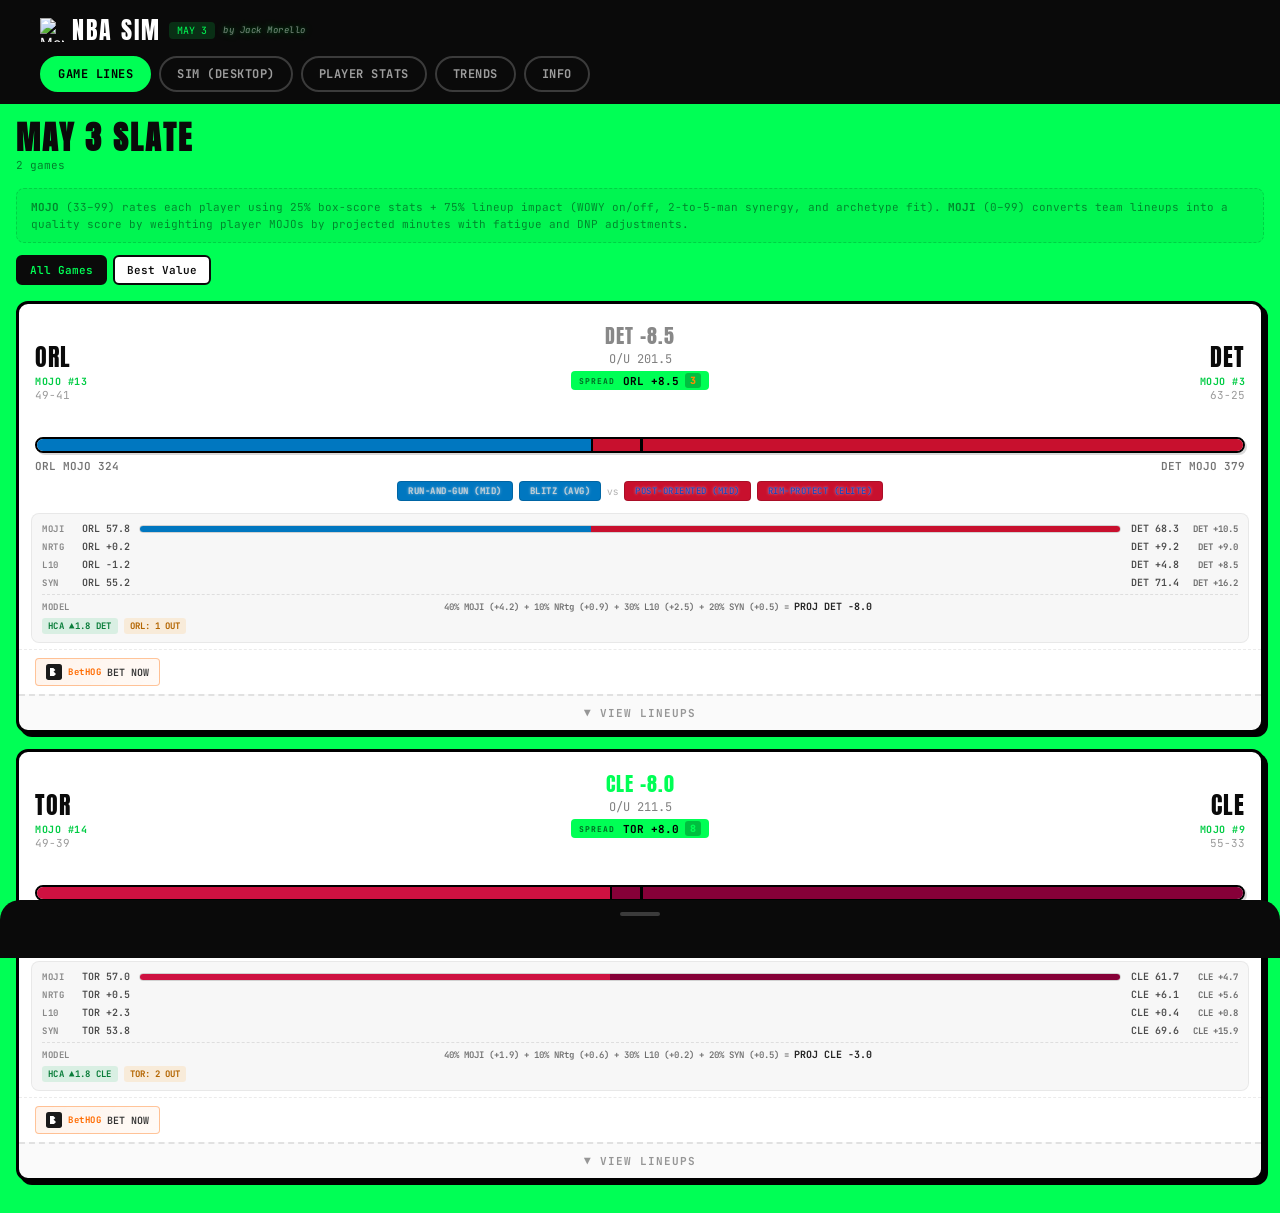
==== nba_sim.html @ a51eef04 "Auto-update lines — May 03 07:35 AM PST" ====
<!DOCTYPE html>
<html lang="en">
<head>
    <meta charset="UTF-8">
    <meta name="viewport" content="width=device-width, initial-scale=1.0, maximum-scale=1.0, user-scalable=no">
    <title>NBA SIM // MAY 3</title>
    <link rel="icon" type="image/svg+xml" href="/favicon.svg">
    <link rel="icon" type="image/png" sizes="32x32" href="/favicon-32.png">
    <link rel="apple-touch-icon" sizes="180x180" href="/apple-touch-icon.png">
    <meta property="og:image" content="https://morellosims.com/og-image.png">
    <link rel="preconnect" href="https://fonts.googleapis.com">
    <link rel="preconnect" href="https://fonts.gstatic.com" crossorigin>
    <link href="https://fonts.googleapis.com/css2?family=Anton&family=Inter:wght@400;500;600;700;800;900&family=JetBrains+Mono:wght@400;500;700&display=swap" rel="stylesheet">
    <link rel="stylesheet" href="https://morellosims.com/morello-auth.css">
    <style>
:root {
            --bg: #00FF55;
            --surface: #FFFFFF;
            --surface-dark: #0a0a0a;
            --border: 3px solid #000;
            --border-thin: 2px solid #000;
            --shadow: 4px 4px 0px #000;
            --shadow-lg: 6px 6px 0px #000;
            --ink: #0a0a0a;
            --green: #00FF55;
            --green-dark: #00CC44;
            --red: #FF3333;
            --amber: #FFD600;
            --blue: #0066FF;
            --font-display: 'Anton', sans-serif;
            --font-body: 'Inter', sans-serif;
            --font-mono: 'JetBrains Mono', monospace;
            --radius: 12px;
        }
        * { box-sizing: border-box; margin: 0; padding: 0; }
        body {
            background: var(--bg);
            color: var(--ink);
            font-family: var(--font-body);
            font-size: 14px;
            -webkit-font-smoothing: antialiased;
            padding-bottom: 70px;
        }

        /* ─── STICKY HEADER ─── */
        .sticky-header {
            position: sticky;
            top: 0;
            z-index: 100;
            background: var(--surface-dark);
            border-bottom: 2px solid var(--green);
        }
        .top-bar {
            background: var(--surface-dark);
            color: #fff;
            padding: 12px 16px 0;
        }
        .top-bar-inner {
            max-width: 1200px;
            margin: 0 auto;
            display: flex;
            align-items: center;
            gap: 16px;
        }
        .logo {
            display: flex;
            align-items: center;
            gap: 8px;
            flex-shrink: 0;
        }
        .logo-icon {
            color: var(--green);
            font-size: 20px;
        }
        .logo-text {
            font-family: var(--font-display);
            font-size: 24px;
            letter-spacing: 2px;
            color: #fff;
        }
        .logo-date {
            font-family: var(--font-mono);
            font-size: 10px;
            color: var(--green);
            background: rgba(0,255,85,0.15);
            padding: 2px 8px;
            border-radius: 4px;
        }
        .logo-credit {
            font-family: var(--font-mono);
            font-size: 9px;
            font-style: italic;
            color: rgba(255,255,255,0.45);
            letter-spacing: 0.5px;
            text-shadow: 0 0 8px rgba(0,255,85,0.4), 0 0 3px rgba(0,255,85,0.25);
        }
        .top-picks {
            display: flex;
            gap: 8px;
            overflow-x: auto;
            flex: 1;
            -webkit-overflow-scrolling: touch;
            scrollbar-width: none;
        }
        .top-picks::-webkit-scrollbar { display: none; }
        .lock-card {
            display: flex;
            align-items: center;
            gap: 8px;
            background: rgba(255,255,255,0.08);
            border: 1px solid rgba(255,255,255,0.15);
            border-radius: 8px;
            padding: 6px 12px;
            white-space: nowrap;
            flex-shrink: 0;
        }
        .lock-matchup {
            font-size: 10px;
            color: rgba(255,255,255,0.5);
            font-family: var(--font-mono);
        }
        .lock-pick {
            font-family: var(--font-mono);
            font-size: 12px;
            font-weight: 700;
            color: var(--green);
        }
        .lock-score {
            background: var(--green);
            color: #000;
            font-family: var(--font-mono);
            font-size: 11px;
            font-weight: 700;
            padding: 2px 6px;
            border-radius: 4px;
        }

        /* ─── FILTER BAR ─── */
        .filter-bar {
            background: var(--surface-dark);
            padding: 8px 16px 12px;
        }
        .filter-bar-inner {
            max-width: 1200px;
            margin: 0 auto;
            display: flex;
            gap: 8px;
            overflow-x: auto;
            -webkit-overflow-scrolling: touch;
            scrollbar-width: none;
        }
        .filter-bar-inner::-webkit-scrollbar { display: none; }
        .filter-btn {
            font-family: var(--font-mono);
            font-size: 12px;
            font-weight: 700;
            padding: 8px 16px;
            border: var(--border-thin);
            border-color: rgba(255,255,255,0.2);
            border-radius: 20px;
            background: transparent;
            color: rgba(255,255,255,0.6);
            cursor: pointer;
            white-space: nowrap;
            transition: all 0.2s;
            text-transform: uppercase;
            letter-spacing: 0.5px;
        }
        .filter-btn.active {
            background: var(--green);
            color: #000;
            border-color: var(--green);
        }
        .filter-btn:hover:not(.active) {
            border-color: var(--green);
            color: var(--green);
        }

        /* ─── MAIN CONTENT ─── */
        .content {
            max-width: 1400px;
            margin: 0 auto;
            padding: 16px;
        }
        .tab-content { display: none; }
        .tab-content.active { display: block; }

        .section-header {
            margin-bottom: 16px;
        }
        .section-header h2 {
            font-family: var(--font-display);
            font-size: 32px;
            letter-spacing: 2px;
            line-height: 1;
        }
        .section-sub {
            font-family: var(--font-mono);
            font-size: 11px;
            color: rgba(0,0,0,0.5);
            display: block;
            margin-top: 4px;
        }

        /* ─── SORT BAR ─── */
        .sort-bar {
            display: flex;
            gap: 6px;
            margin-bottom: 16px;
        }
        .sort-btn {
            font-family: var(--font-mono);
            font-size: 11px;
            padding: 6px 12px;
            border: 2px solid var(--ink);
            border-radius: 6px;
            background: var(--surface);
            color: var(--ink);
            cursor: pointer;
            font-weight: 600;
            transition: all 0.15s;
        }
        .sort-btn.active {
            background: var(--ink);
            color: var(--green);
        }

        /* ─── MATCHUP CARD ─── */
        .matchup-card {
            background: var(--surface);
            border: var(--border);
            border-radius: var(--radius);
            box-shadow: var(--shadow);
            margin-bottom: 16px;
            overflow: hidden;
            transition: transform 0.15s;
        }
        .matchup-card:hover {
            transform: translateY(-2px);
            box-shadow: var(--shadow-lg);
        }
        .mc-header {
            display: flex;
            align-items: center;
            padding: 16px;
            gap: 12px;
        }
        .mc-team {
            display: flex;
            align-items: center;
            gap: 10px;
            flex: 1;
        }
        .mc-team.mc-home {
            justify-content: flex-end;
        }
        .mc-logo {
            width: 48px;
            height: 48px;
            object-fit: contain;
            flex-shrink: 0;
        }
        .mc-team-info {
            display: flex;
            flex-direction: column;
        }
        .mc-team-info.right {
            text-align: right;
        }
        .mc-abbr {
            font-family: var(--font-display);
            font-size: 24px;
            letter-spacing: 1px;
        }
        .mc-mojo-rank {
            font-family: var(--font-mono);
            font-size: 10px;
            font-weight: 700;
            color: var(--green-dark);
            letter-spacing: 0.5px;
        }
        .mc-record {
            font-family: var(--font-mono);
            font-size: 11px;
            color: rgba(0,0,0,0.4);
        }
        .mc-center {
            text-align: center;
            flex-shrink: 0;
            min-width: 100px;
        }
        .proj-tag {
            font-family: var(--font-mono);
            font-size: 8px;
            text-transform: uppercase;
            letter-spacing: 1px;
            color: rgba(0,0,0,0.35);
            font-weight: 500;
        }
        .mc-spread {
            font-family: var(--font-display);
            font-size: 20px;
            letter-spacing: 1px;
        }
        .mc-total {
            font-family: var(--font-mono);
            font-size: 12px;
            color: rgba(0,0,0,0.5);
        }
        .mc-pick {
            font-family: var(--font-mono);
            font-size: 11px;
            font-weight: 700;
            color: #000;
            background: var(--green);
            padding: 2px 8px;
            border-radius: 4px;
            margin-top: 4px;
            display: inline-flex;
            align-items: center;
            gap: 6px;
        }
        .mc-ou-pick {
            background: rgba(255,214,0,0.9);
        }
        .pick-label {
            font-size: 8px;
            letter-spacing: 1px;
            opacity: 0.6;
            margin-right: 2px;
        }
        .pick-label-ou {
            opacity: 0.7;
        }
        .mc-conf-num {
            font-size: 10px;
            font-weight: 800;
            background: rgba(0,0,0,0.25);
            padding: 1px 5px;
            border-radius: 3px;
            letter-spacing: 0.5px;
        }
        .mc-implied {
            font-family: var(--font-mono);
            font-size: 10px;
            color: rgba(255,255,255,0.35);
            letter-spacing: 0.5px;
            margin-top: 4px;
        }
        .mc-sim-proj {
            font-family: var(--font-mono);
            font-size: 9px;
            color: rgba(255,255,255,0.25);
            letter-spacing: 0.5px;
            margin-top: 2px;
        }

        /* Tug of war bar */
        .tow-bar {
            height: 16px;
            display: flex;
            margin: 0 16px;
            border-radius: 8px;
            overflow: hidden;
            border: 2px solid #000;
            position: relative;
            box-shadow: 2px 2px 0 rgba(0,0,0,0.15);
        }
        .tow-fill {
            height: 100%;
            transition: width 0.5s ease;
        }
        .tow-fill.tow-away {
            border-right: 2px solid #000;
        }
        .tow-fill.tow-home {
            border-left: none;
        }
        .tow-mid {
            position: absolute;
            left: 50%;
            top: -3px;
            width: 3px;
            height: 22px;
            background: #000;
            border-radius: 1px;
            z-index: 1;
        }
        .tow-labels {
            display: flex;
            justify-content: space-between;
            padding: 6px 16px 0;
            font-family: var(--font-mono);
            font-size: 11px;
            font-weight: 600;
            color: rgba(0,0,0,0.55);
        }

        /* Schemes */
        .mc-schemes {
            display: flex;
            align-items: center;
            gap: 6px;
            padding: 8px 16px;
            flex-wrap: wrap;
            justify-content: center;
        }
        .scheme-tag {
            font-family: var(--font-mono);
            font-size: 9px;
            font-weight: 600;
            padding: 3px 10px;
            border-radius: 4px;
            text-transform: uppercase;
            letter-spacing: 0.5px;
            border: 1px solid rgba(0,0,0,0.15);
            text-shadow: 0 0 3px rgba(255,255,255,0.5), 0 0 1px rgba(255,255,255,0.3);
        }
        .scheme-divider {
            font-size: 10px;
            color: rgba(0,0,0,0.3);
        }

        /* MOJI Breakdown */
        .moji-breakdown {
            margin: 4px 12px 6px;
            padding: 8px 10px;
            background: rgba(0,0,0,0.03);
            border-radius: 8px;
            border: 1px solid rgba(0,0,0,0.06);
        }
        .moji-row {
            display: flex;
            align-items: center;
            gap: 6px;
            margin-bottom: 5px;
            font-family: var(--font-mono);
            font-size: 10px;
        }
        .moji-row:last-child { margin-bottom: 0; }
        .moji-label {
            font-weight: 700;
            color: rgba(0,0,0,0.45);
            min-width: 30px;
            text-transform: uppercase;
            font-size: 9px;
            letter-spacing: 0.5px;
        }
        .moji-val {
            font-weight: 600;
            color: rgba(0,0,0,0.7);
            min-width: 55px;
            text-align: center;
            font-size: 10px;
        }
        .moji-bar-mini {
            flex: 1;
            height: 8px;
            display: flex;
            border-radius: 4px;
            overflow: hidden;
            border: 1px solid rgba(0,0,0,0.15);
        }
        .moji-bar-away, .moji-bar-home {
            height: 100%;
            transition: width 0.5s ease;
        }
        .moji-mid-spacer {
            flex: 1;
        }
        .moji-edge-sm {
            font-weight: 700;
            color: rgba(0,0,0,0.55);
            font-size: 9px;
            min-width: 50px;
            text-align: right;
        }
        .moji-model-row {
            margin-top: 4px;
            padding-top: 5px;
            border-top: 1px dashed rgba(0,0,0,0.10);
        }
        .moji-model-formula {
            font-family: var(--font-mono);
            font-size: 9px;
            font-weight: 600;
            color: rgba(0,0,0,0.55);
            flex: 1;
            text-align: center;
        }
        .moji-model-formula strong {
            color: rgba(0,0,0,0.85);
            font-size: 10px;
        }
        .moji-tags {
            display: flex;
            gap: 6px;
            flex-wrap: wrap;
        }
        .hca-badge {
            font-family: var(--font-mono);
            font-size: 9px;
            font-weight: 700;
            padding: 2px 6px;
            border-radius: 3px;
            background: rgba(0,180,80,0.12);
            color: #0a7d3a;
            letter-spacing: 0.3px;
        }
        .b2b-badge {
            font-family: var(--font-mono);
            font-size: 9px;
            font-weight: 700;
            padding: 2px 6px;
            border-radius: 3px;
            background: rgba(255,60,60,0.10);
        }
        .out-badge {
            font-family: var(--font-mono);
            font-size: 9px;
            font-weight: 700;
            padding: 2px 6px;
            border-radius: 3px;
            background: rgba(255,150,0,0.12);
            color: #b36500;
        }

        /* Sportsbook odds buttons */
        .mc-sportsbooks {
            display: flex;
            align-items: center;
            gap: 6px;
            padding: 8px 16px;
            overflow-x: auto;
            border-top: 1px dashed rgba(0,0,0,0.08);
            margin-top: 4px;
        }
        .sb-header {
            font-family: 'JetBrains Mono', monospace;
            font-size: 8px;
            letter-spacing: 2px;
            color: rgba(0,0,0,0.3);
            flex-shrink: 0;
            margin-right: 4px;
        }
        .sb-btn {
            display: flex;
            align-items: center;
            gap: 6px;
            padding: 5px 10px;
            background: rgba(0,0,0,0.03);
            border: 1px solid rgba(0,0,0,0.08);
            border-radius: 4px;
            text-decoration: none;
            font-family: 'JetBrains Mono', monospace;
            font-size: 10px;
            white-space: nowrap;
            transition: all 0.15s;
            flex-shrink: 0;
        }
        .sb-btn:hover {
            background: rgba(0,0,0,0.06);
            border-color: rgba(0,0,0,0.2);
            transform: translateY(-1px);
        }
        .sb-name {
            font-weight: 700;
            font-size: 9px;
            letter-spacing: 0.5px;
        }
        .sb-line {
            color: #333;
            font-weight: 600;
        }
        .sb-edge-hot {
            color: #00aa44;
            font-weight: 700;
            font-size: 9px;
        }
        .sb-edge-mild {
            color: #b8860b;
            font-weight: 600;
            font-size: 9px;
        }
        .sb-edge-none {
            color: #999;
            font-size: 9px;
        }
        .sb-btn-featured {
            background: linear-gradient(135deg, rgba(255,107,0,0.08), rgba(255,107,0,0.03));
            border-width: 1.5px;
        }
        .sb-btn-featured:hover {
            background: linear-gradient(135deg, rgba(255,107,0,0.15), rgba(255,107,0,0.06));
        }
        .mc-prediction-markets {
            border-top-style: dotted;
        }
        .pm-btn .sb-line {
            font-weight: 700;
            letter-spacing: 0.3px;
        }

        /* Expand button */
        .expand-btn {
            width: 100%;
            padding: 10px;
            border: none;
            border-top: 2px dashed rgba(0,0,0,0.1);
            background: rgba(0,0,0,0.02);
            font-family: var(--font-mono);
            font-size: 11px;
            font-weight: 700;
            color: rgba(0,0,0,0.4);
            cursor: pointer;
            transition: all 0.15s;
            text-transform: uppercase;
            letter-spacing: 1px;
        }
        .expand-btn:hover {
            background: rgba(0,255,85,0.1);
            color: #000;
        }
        /* No rotation — arrow text is swapped in JS already */

        /* Expanded lineup */
        .mc-expanded {
            display: grid;
            grid-template-columns: 1fr 1fr;
            gap: 0;
            border-top: var(--border-thin);
        }
        .lineup-half {
            padding: 12px;
        }
        .lineup-half:first-child {
            border-right: 1px solid rgba(0,0,0,0.1);
        }
        .lineup-team-header {
            font-family: var(--font-display);
            font-size: 14px;
            letter-spacing: 1px;
            text-transform: uppercase;
            margin-bottom: 8px;
            padding-bottom: 6px;
            border-bottom: 3px solid #000;
        }

        /* Player row */
        .player-row {
            display: flex;
            align-items: center;
            gap: 8px;
            padding: 8px 6px;
            border-radius: 8px;
            cursor: pointer;
            transition: all 0.15s;
        }
        .player-row:hover {
            background: rgba(0,255,85,0.12);
        }
        .player-row.bench {
            opacity: 0.6;
        }
        .player-row.bench:hover {
            opacity: 1;
        }
        .player-row.player-out {
            opacity: 0.35;
            text-decoration: line-through;
            text-decoration-color: rgba(255,60,60,0.6);
            text-decoration-thickness: 2px;
        }
        .player-row.player-out .pr-face {
            filter: grayscale(100%);
        }
        .player-row.player-gtd {
            opacity: 0.7;
        }
        .rw-status-badge {
            font-family: var(--font-mono);
            font-size: 8px;
            font-weight: 800;
            padding: 1px 5px;
            border-radius: 3px;
            letter-spacing: 0.5px;
            vertical-align: middle;
            margin-left: 4px;
        }
        .rw-out {
            background: rgba(255,60,60,0.15);
            color: #d32f2f;
        }
        .rw-gtd {
            background: rgba(255,180,0,0.15);
            color: #e68a00;
        }
        .pr-face {
            width: 36px;
            height: 36px;
            border-radius: 50%;
            object-fit: cover;
            border: 2px solid #000;
            background: #eee;
            flex-shrink: 0;
        }
        .pr-info {
            flex: 1;
            min-width: 0;
        }
        .pr-name {
            font-weight: 700;
            font-size: 13px;
            display: block;
            white-space: nowrap;
            overflow: hidden;
            text-overflow: ellipsis;
        }
        .pr-meta {
            font-size: 10px;
            color: rgba(0,0,0,0.45);
            display: block;
        }
        .pr-stats {
            display: flex;
            flex-direction: column;
            align-items: flex-end;
            font-family: var(--font-mono);
            font-size: 10px;
            color: rgba(0,0,0,0.5);
            flex-shrink: 0;
        }
        .pr-mojo {
            display: flex;
            flex-direction: column;
            align-items: center;
            flex-shrink: 0;
            width: 40px;
        }
        .pr-mojo-num {
            font-family: var(--font-display);
            font-size: 20px;
        }
        .pr-mojo-range {
            font-family: var(--font-mono);
            font-size: 9px;
            color: rgba(0,0,0,0.4);
        }
        .mojo-elite .pr-mojo-num { color: #00CC44; }
        .mojo-good .pr-mojo-num { color: #0a0a0a; }
        .mojo-avg .pr-mojo-num { color: #888; }
        .mojo-low .pr-mojo-num { color: #FF3333; }

        /* Injury delta badge */
        .pr-inj-delta {
            font-family: var(--font-mono);
            font-size: 9px;
            padding: 1px 3px;
            border-radius: 3px;
            margin-left: 2px;
            vertical-align: middle;
            line-height: 1;
        }
        .pr-inj-delta.inj-down { color: #FF3333; background: rgba(255,51,51,0.1); }
        .pr-inj-delta.inj-up { color: #00CC44; background: rgba(0,204,68,0.1); }

        /* ─── PROPS ─── */
        .props-list { display: flex; flex-direction: column; gap: 10px; }
        /* ─── PROP CARDS — Compact Row Layout ─── */
        .prop-card {
            background: var(--surface-dark);
            color: #fff;
            border-radius: var(--radius);
            padding: 10px 12px;
            position: relative;
            overflow: hidden;
        }
        .prop-rank-num {
            position: absolute;
            top: 0;
            left: 0;
            font-family: var(--font-mono);
            font-size: 9px;
            font-weight: 700;
            color: rgba(0,0,0,0.35);
            background: rgba(0,0,0,0.06);
            padding: 2px 6px;
            border-radius: 0 0 6px 0;
        }
        .prop-row {
            display: flex;
            align-items: center;
            gap: 10px;
        }
        .prop-face {
            width: 36px;
            height: 36px;
            border-radius: 50%;
            object-fit: cover;
            border: 2px solid rgba(0,0,0,0.15);
            background: #eee;
            flex-shrink: 0;
        }
        .prop-info {
            flex: 1;
            min-width: 0;
        }
        .prop-name-row {
            display: flex;
            align-items: baseline;
            gap: 6px;
        }
        .prop-name {
            font-weight: 700;
            font-size: 14px;
            color: #000;
            white-space: nowrap;
            overflow: hidden;
            text-overflow: ellipsis;
        }
        .prop-team-opp {
            font-family: var(--font-mono);
            font-size: 10px;
            color: rgba(0,0,0,0.45);
            white-space: nowrap;
        }
        .prop-meta {
            font-size: 10px;
            color: rgba(0,0,0,0.5);
            margin-top: 1px;
            white-space: nowrap;
            overflow: hidden;
            text-overflow: ellipsis;
        }
        /* Stat summary box (replaces prop-pick-compact) */
        .stat-summary-box {
            text-align: center;
            flex-shrink: 0;
            padding: 6px 10px;
            border-radius: 8px;
            min-width: 90px;
            background: rgba(0,0,0,0.04);
            border: 1px solid rgba(0,0,0,0.12);
        }
        .stat-summary-line {
            font-family: var(--font-mono);
            font-size: 12px;
            font-weight: 700;
            display: block;
            color: #000;
            line-height: 1.2;
            letter-spacing: 0.3px;
        }
        .stat-matchup-badge {
            font-family: var(--font-mono);
            font-size: 8px;
            font-weight: 700;
            display: inline-block;
            padding: 1px 6px;
            border-radius: 3px;
            margin-top: 3px;
            text-transform: uppercase;
            letter-spacing: 0.5px;
        }
        /* Sportsbook lines reference row */
        .stat-lines-row {
            display: flex;
            gap: 6px;
            align-items: center;
            flex-shrink: 0;
        }
        .stat-line-ref {
            font-family: var(--font-mono);
            font-size: 9px;
            color: rgba(0,0,0,0.5);
            background: rgba(0,0,0,0.06);
            padding: 1px 5px;
            border-radius: 2px;
            white-space: nowrap;
        }
        .stat-line-ref .proj-tag {
            color: rgba(0,0,0,0.3);
            font-size: 7px;
            margin-left: 2px;
        }
        /* Stat spotlight card (replaces prop-card) */
        .stat-spotlight-card {
            display: flex;
            flex-direction: column;
            gap: 0;
            padding: 10px 10px 10px 12px;
            margin-bottom: 12px;
            border-radius: var(--radius);
            background: var(--surface);
            border: var(--border);
            box-shadow: var(--shadow);
            color: var(--ink);
            position: relative;
        }
        .stat-spotlight-card:hover { transform: translateY(-1px); }
        /* Neutral last 5 game dots (no hit/miss) */
        .l5-neutral {
            background: rgba(0,0,0,0.08);
            color: rgba(0,0,0,0.6);
        }
        .prop-bottom {
            display: flex;
            align-items: center;
            gap: 8px;
            margin-top: 6px;
            padding-top: 6px;
            border-top: 1px solid rgba(0,0,0,0.08);
        }
        .prop-edge {
            font-family: var(--font-mono);
            font-size: 10px;
            font-weight: 700;
            letter-spacing: 0.5px;
            white-space: nowrap;
            min-width: 36px;
        }
        .prop-note {
            font-family: var(--font-mono);
            font-size: 10px;
            color: rgba(0,0,0,0.5);
            flex: 1;
            min-width: 0;
            white-space: nowrap;
            overflow: hidden;
            text-overflow: ellipsis;
        }

        /* Last 5 games — compact inline */
        .prop-last5 {
            display: flex;
            align-items: center;
            gap: 3px;
            flex-shrink: 0;
        }
        .l5-val {
            font-family: var(--font-mono);
            font-size: 10px;
            font-weight: 700;
            padding: 1px 4px;
            border-radius: 3px;
            min-width: 22px;
            text-align: center;
        }
        .l5-hit {
            background: rgba(0,255,85,0.15);
            color: #00994D;
        }
        .l5-miss {
            background: rgba(255,51,51,0.1);
            color: #CC0000;
        }
        .l5-hit-rate {
            font-family: var(--font-mono);
            font-size: 9px;
            color: rgba(0,0,0,0.45);
            margin-left: 1px;
        }

        /* ─── TRENDS ─── */
        .trends-grid {
            display: grid;
            grid-template-columns: 1fr 1fr;
            gap: 16px;
        }
        .trends-col-header {
            font-family: var(--font-display);
            font-size: 20px;
            letter-spacing: 1px;
            text-transform: uppercase;
            margin-bottom: 12px;
            padding: 10px;
            border-radius: 8px;
            text-align: center;
        }
        .trends-col-header.hot {
            background: var(--surface-dark);
            color: var(--green);
        }
        .trends-col-header.fade {
            background: var(--surface-dark);
            color: var(--red);
        }

        /* Trending player cards */
        .trend-card {
            display: flex;
            align-items: center;
            gap: 10px;
            padding: 10px 12px;
            background: var(--surface);
            border-radius: var(--radius);
            margin-bottom: 8px;
            border: 1px solid rgba(0,0,0,0.06);
        }
        .trend-team-logo {
            width: 24px;
            height: 24px;
            object-fit: contain;
            flex-shrink: 0;
        }
        .trend-face {
            width: 40px;
            height: 30px;
            object-fit: cover;
            border-radius: 6px;
        }
        .trend-info {
            flex: 1;
            display: flex;
            flex-direction: column;
            gap: 1px;
        }
        .trend-name {
            font-weight: 700;
            font-size: 12px;
            color: #111;
        }
        .trend-meta {
            font-size: 9px;
            color: rgba(0,0,0,0.4);
            font-family: var(--font-mono);
        }
        .trend-stats {
            font-size: 9.5px;
            color: rgba(0,0,0,0.5);
            font-family: var(--font-mono);
        }
        .trend-delta {
            font-family: var(--font-mono);
            font-weight: 800;
            font-size: 12px;
            min-width: 70px;
            text-align: right;
        }
        .trend-pos { color: #00AA33; }
        .trend-neg { color: #DD2222; }

        .combo-card {
            background: var(--surface);
            border: var(--border);
            border-radius: var(--radius);
            box-shadow: var(--shadow);
            margin-bottom: 12px;
            overflow: hidden;
        }
        .combo-card.fade {
            border-color: var(--red);
        }
        .combo-top {
            display: flex;
            align-items: center;
            gap: 8px;
            padding: 10px 12px;
            border-bottom: 2px solid rgba(0,0,0,0.06);
        }
        .combo-type {
            font-family: var(--font-mono);
            font-size: 10px;
            font-weight: 700;
            text-transform: uppercase;
            letter-spacing: 0.5px;
            color: rgba(0,0,0,0.4);
        }
        .combo-logo {
            width: 24px;
            height: 24px;
            object-fit: contain;
        }
        .combo-team {
            font-family: var(--font-display);
            font-size: 16px;
            letter-spacing: 1px;
        }
        .combo-badge {
            font-family: var(--font-mono);
            font-size: 11px;
            font-weight: 700;
            padding: 4px 12px;
            text-align: center;
        }
        .badge-hot { background: rgba(0,255,85,0.15); color: #009944; }
        .badge-elite { background: rgba(0,102,255,0.1); color: #0066FF; }
        .badge-minutes { background: rgba(0,153,68,0.1); color: #009944; }
        .badge-disaster { background: rgba(255,51,51,0.12); color: #CC0000; }
        .badge-cooked { background: rgba(255,51,51,0.08); color: #AA0000; }
        .badge-fade { background: rgba(255,214,0,0.12); color: #AA8800; }

        .combo-players-list {
            padding: 4px 8px;
        }
        .combo-player {
            display: flex;
            align-items: center;
            gap: 8px;
            padding: 6px 4px;
            border-radius: 6px;
            cursor: pointer;
            transition: background 0.15s;
        }
        .combo-player:hover {
            background: rgba(0,255,85,0.1);
        }
        .combo-face {
            width: 28px;
            height: 28px;
            border-radius: 50%;
            object-fit: cover;
            border: 1px solid #000;
            background: #eee;
            flex-shrink: 0;
        }
        .combo-pname {
            font-weight: 600;
            font-size: 12px;
            flex: 1;
            min-width: 0;
            white-space: nowrap;
            overflow: hidden;
            text-overflow: ellipsis;
        }
        .combo-parch {
            font-size: 10px;
            color: rgba(0,0,0,0.4);
            flex-shrink: 0;
        }
        .combo-pds {
            font-family: var(--font-display);
            font-size: 16px;
            flex-shrink: 0;
            width: 30px;
            text-align: center;
        }
        .combo-pds.mojo-elite { color: #00CC44; }
        .combo-pds.mojo-good { color: #0a0a0a; }
        .combo-pds.mojo-avg { color: #888; }
        .combo-pds.mojo-low { color: #FF3333; }

        .combo-stats {
            display: flex;
            border-top: 2px solid rgba(0,0,0,0.06);
        }
        .combo-stat-item {
            flex: 1;
            padding: 8px;
            text-align: center;
            font-family: var(--font-mono);
            font-size: 11px;
            display: flex;
            flex-direction: column;
            gap: 2px;
        }
        .combo-stat-item span:first-child {
            font-size: 9px;
            color: rgba(0,0,0,0.4);
            text-transform: uppercase;
            letter-spacing: 0.5px;
        }
        .combo-stat-item .positive { color: #009944; font-weight: 700; }
        .combo-stat-item .negative { color: #FF3333; font-weight: 700; }
        .combo-trend-note {
            font-family: var(--font-mono);
            font-size: 10px;
            color: rgba(0,0,0,0.3);
            text-align: center;
            padding: 4px 8px 8px;
        }

        /* ─── WOWY EXPLORER ─── */
        /* ─── MOJO PLAYER CARDS ─── */
        .mojo-sort-bar {
            display: flex; gap: 0; border-radius: 8px; overflow: hidden;
            border: 2px solid rgba(0,0,0,0.1); margin-bottom: 16px;
        }
        .mojo-sort-btn {
            flex: 1; padding: 8px 12px; border: none; background: #f0f0f0;
            font-family: var(--font-mono); font-size: 10px; font-weight: 700;
            letter-spacing: 1px; cursor: pointer; color: rgba(0,0,0,0.5);
            transition: all 0.15s; text-transform: uppercase;
        }
        .mojo-sort-btn.active { background: var(--ink); color: var(--green); }
        .mojo-sort-btn:hover:not(.active) { background: #e4e4e4; }

        .mojo-card-grid {
            display: grid;
            grid-template-columns: repeat(2, 1fr);
            gap: 10px;
            margin-bottom: 28px;
        }
        @media (min-width: 480px) { .mojo-card-grid { grid-template-columns: repeat(3, 1fr); gap: 12px; } }
        @media (min-width: 768px) { .mojo-card-grid { grid-template-columns: repeat(4, 1fr); gap: 14px; } }

        .mojo-card {
            border-radius: 12px; overflow: hidden; cursor: pointer;
            transition: transform 0.15s, box-shadow 0.15s;
            position: relative;
        }
        .mojo-card:active { transform: scale(0.97); }

        .mc-frame {
            background: linear-gradient(165deg, #f5f5f5 0%, #e8e8e8 100%);
            padding: 12px 10px 10px; position: relative;
            border-radius: 12px; overflow: hidden;
        }

        /* ── Refractor animation engine ── */
        @property --holo-angle {
            syntax: '<angle>'; initial-value: 0deg; inherits: false;
        }
        @keyframes holoRotate { to { --holo-angle: 360deg; } }
        @keyframes shimmerSweep {
            0% { transform: translateX(-100%); }
            100% { transform: translateX(200%); }
        }

        /* ── TIER: ICON (90+) — Gold Holographic Refractor ── */
        .mojo-icon .mc-frame {
            background: linear-gradient(165deg, #fff8e1 0%, #f5ecd0 100%);
            border: 2.5px solid #D4A017;
            box-shadow: 0 0 25px rgba(212,160,23,0.35), 0 0 60px rgba(255,215,0,0.1);
        }
        .mojo-icon .mc-frame::before {
            content: ''; position: absolute; inset: 0; z-index: 3;
            background: conic-gradient(
                from var(--holo-angle),
                rgba(255,0,0,0.07), rgba(255,165,0,0.07), rgba(255,255,0,0.07),
                rgba(0,200,0,0.07), rgba(0,100,255,0.07), rgba(128,0,255,0.07),
                rgba(255,0,0,0.07)
            );
            mix-blend-mode: color-dodge;
            animation: holoRotate 6s linear infinite;
            border-radius: inherit; pointer-events: none;
        }
        .mojo-icon .mc-frame::after {
            content: ''; position: absolute; inset: 0; z-index: 4;
            background:
                repeating-linear-gradient(-45deg, transparent, transparent 3px, rgba(255,215,0,0.05) 3px, rgba(255,215,0,0.05) 5px),
                linear-gradient(105deg, transparent 40%, rgba(255,215,0,0.18) 47%, rgba(255,240,180,0.25) 50%, rgba(255,215,0,0.18) 53%, transparent 60%);
            background-size: 100% 100%, 200% 100%;
            animation: shimmerSweep 3s ease-in-out infinite;
            border-radius: inherit; pointer-events: none;
        }
        .mojo-icon .mc-mojo-num { color: #B8860B; text-shadow: 0 0 10px rgba(184,134,11,0.4); }
        .mojo-icon .mc-player-name { color: #8B6914; }

        /* ── TIER: ELITE (75-89) — Silver Chrome Refractor ── */
        .mojo-elite .mc-frame {
            background: linear-gradient(165deg, #f8f8fa 0%, #e4e4e8 100%);
            border: 2.5px solid #B0B0B8;
            box-shadow: 0 0 18px rgba(176,176,184,0.3), 0 0 40px rgba(200,200,220,0.08);
        }
        .mojo-elite .mc-frame::before {
            content: ''; position: absolute; inset: 0; z-index: 3;
            background: conic-gradient(
                from var(--holo-angle),
                rgba(180,200,255,0.05), rgba(255,180,200,0.05),
                rgba(200,255,200,0.05), rgba(180,200,255,0.05)
            );
            mix-blend-mode: color-dodge;
            animation: holoRotate 8s linear infinite;
            border-radius: inherit; pointer-events: none;
        }
        .mojo-elite .mc-frame::after {
            content: ''; position: absolute; inset: 0; z-index: 4;
            background:
                repeating-linear-gradient(-45deg, transparent, transparent 3px, rgba(180,180,200,0.06) 3px, rgba(180,180,200,0.06) 5px),
                linear-gradient(105deg, transparent 40%, rgba(200,200,220,0.15) 47%, rgba(230,230,250,0.2) 50%, rgba(200,200,220,0.15) 53%, transparent 60%);
            background-size: 100% 100%, 200% 100%;
            animation: shimmerSweep 4s ease-in-out infinite;
            border-radius: inherit; pointer-events: none;
        }
        .mojo-elite .mc-mojo-num { color: #5a5a6e; text-shadow: 0 0 6px rgba(176,176,184,0.3); }
        .mojo-elite .mc-player-name { color: #3a3a4a; }

        /* ── TIER: SOLID (60-74) — Bronze Metallic ── */
        .mojo-solid .mc-frame {
            background: linear-gradient(165deg, #f5ede4 0%, #e8ddd0 100%);
            border: 2px solid #C19A6B;
            box-shadow: 0 0 10px rgba(193,154,107,0.15);
        }
        .mojo-solid .mc-frame::before {
            content: ''; position: absolute; inset: 0; z-index: 3;
            background: linear-gradient(105deg,
                transparent 40%, rgba(193,154,107,0.12) 47%,
                rgba(210,170,120,0.2) 50%, rgba(193,154,107,0.12) 53%, transparent 60%);
            background-size: 200% 100%;
            animation: shimmerSweep 5s ease-in-out infinite;
            border-radius: inherit; pointer-events: none;
        }
        .mojo-solid .mc-mojo-num { color: #8B6914; }
        .mojo-solid .mc-player-name { color: #6B4E2A; }

        /* ── TIER: ROLE (below 60) — Base Card (Matte) ── */
        .mojo-role .mc-frame {
            background: linear-gradient(165deg, #ececec 0%, #e0e0e0 100%);
            border: 1px solid rgba(0,0,0,0.08);
        }
        .mojo-role .mc-mojo-num { color: #888; }
        .mojo-role .mc-player-name { color: #999; }

        /* ── Card internals ── */
        .mc-score-area {
            position: absolute; top: 8px; left: 10px; z-index: 2;
        }
        .mc-mojo-num {
            font-family: var(--font-display); font-size: 32px; line-height: 1;
            font-weight: 400;
        }
        .mc-mojo-label {
            font-family: var(--font-mono); font-size: 8px; font-weight: 700;
            color: rgba(0,0,0,0.35); letter-spacing: 2px; margin-top: -2px;
        }
        .mc-mojo-range {
            font-family: var(--font-mono); font-size: 9px;
            color: rgba(0,0,0,0.25); margin-top: 1px;
        }
        .mc-team-badge {
            position: absolute; top: 10px; right: 10px;
            font-family: var(--font-mono); font-size: 10px; font-weight: 700;
            color: rgba(0,0,0,0.25); letter-spacing: 1px;
        }

        .mc-portrait {
            position: relative; width: 100%; aspect-ratio: 1.35;
            display: flex; align-items: flex-end; justify-content: center;
            overflow: hidden; margin-top: 8px;
        }
        .mc-team-watermark {
            position: absolute; top: 50%; left: 50%;
            transform: translate(-50%, -50%);
            width: 80%; height: 80%; object-fit: contain;
            opacity: 0.08; pointer-events: none;
        }
        .mc-headshot {
            position: relative; z-index: 1; width: 85%; height: auto;
            object-fit: contain; object-position: bottom;
            filter: drop-shadow(0 2px 6px rgba(0,0,0,0.15));
        }

        .mc-player-name {
            font-family: var(--font-display); font-size: 13px;
            text-transform: uppercase; text-align: center;
            line-height: 1.1; margin-top: 6px;
            white-space: nowrap; overflow: hidden; text-overflow: ellipsis;
        }
        .mc-archetype {
            font-family: var(--font-mono); font-size: 9px;
            color: rgba(0,0,0,0.4); text-align: center;
            letter-spacing: 0.5px; margin-top: 2px;
        }
        .mc-stat-row {
            display: flex; justify-content: space-around;
            margin-top: 8px; padding-top: 8px;
            border-top: 1px solid rgba(0,0,0,0.06);
        }
        .mc-stat { text-align: center; }
        .mc-stat-num {
            display: block; font-family: var(--font-mono); font-size: 11px;
            color: rgba(0,0,0,0.8); font-weight: 700;
        }
        .mc-stat-lbl {
            display: block; font-family: var(--font-mono); font-size: 7px;
            color: rgba(0,0,0,0.35); letter-spacing: 1px; margin-top: 1px;
        }
        .mc-solo-row {
            display: flex; align-items: center; gap: 6px;
            margin-top: 6px; padding: 0 2px;
        }
        .mc-solo-label {
            font-family: var(--font-mono); font-size: 7px; font-weight: 700;
            color: rgba(0,0,0,0.35); letter-spacing: 1px; flex-shrink: 0;
        }
        .mc-solo-bar {
            flex: 1; height: 4px; background: rgba(0,0,0,0.08);
            border-radius: 2px; overflow: hidden;
        }
        .mc-solo-fill {
            height: 100%; border-radius: 2px;
            transition: width 0.3s;
        }
        .mc-solo-val {
            font-family: var(--font-mono); font-size: 9px; font-weight: 700;
            flex-shrink: 0; min-width: 20px; text-align: right;
        }
        .mc-rapm-row {
            display: flex; justify-content: space-between; align-items: center;
            padding: 2px 2px 0; margin-top: 3px;
        }
        .mc-rapm-label {
            font-family: var(--font-mono); font-size: 7px; font-weight: 700;
            color: rgba(0,0,0,0.35); letter-spacing: 1px;
        }
        .mc-rapm-val {
            font-family: var(--font-mono); font-size: 9px; font-weight: 700;
        }
        .mc-pair-row {
            display: flex; justify-content: space-between; align-items: center;
            margin-top: 4px; padding: 0 2px;
        }
        .mc-pair-label {
            font-family: var(--font-mono); font-size: 8px;
            color: rgba(0,0,0,0.35); letter-spacing: 0.3px;
        }
        .mc-pair-nrtg {
            font-family: var(--font-mono); font-size: 9px; font-weight: 700;
        }
        .mc-waste-row, .mc-gap-row {
            display: flex; justify-content: space-between; align-items: center;
            margin-top: 3px; padding: 0 2px;
        }
        .mc-waste-label, .mc-gap-label {
            font-family: var(--font-mono); font-size: 7px; font-weight: 700;
            color: rgba(0,0,0,0.35); letter-spacing: 1px;
        }
        .mc-waste-val, .mc-gap-val {
            font-family: var(--font-mono); font-size: 9px; font-weight: 700;
        }

        .lineup-combos-header {
            font-family: var(--font-display); font-size: 18px;
            color: var(--ink); letter-spacing: 1px;
            margin-bottom: 12px; padding-bottom: 8px;
            border-bottom: 2px solid rgba(0,0,0,0.08);
        }

        .wowy-container { padding: 0 4px; }
        .wowy-controls {
            display: flex; align-items: flex-end; gap: 12px;
            margin-bottom: 16px; flex-wrap: wrap;
        }
        .wowy-team-chooser { flex: 1; min-width: 180px; }
        .wowy-label {
            display: block; font-family: var(--font-mono); font-size: 10px;
            color: rgba(0,0,0,0.5); text-transform: uppercase;
            letter-spacing: 1px; margin-bottom: 4px;
        }
        .wowy-select {
            width: 100%; padding: 10px 12px;
            border: 2px solid rgba(0,0,0,0.1); border-radius: 8px;
            background: #f8f8f8; font-family: var(--font-body);
            font-size: 14px; font-weight: 600; color: #111;
            appearance: none; -webkit-appearance: none; cursor: pointer;
        }
        .wowy-select:focus { outline: none; border-color: var(--green); }
        .wowy-tabs {
            display: flex; gap: 0; border-radius: 8px; overflow: hidden;
            border: 2px solid rgba(0,0,0,0.1);
        }
        .wowy-tab {
            padding: 8px 16px; border: none; background: #f0f0f0;
            font-family: var(--font-mono); font-size: 11px; font-weight: 700;
            letter-spacing: 1px; cursor: pointer; color: rgba(0,0,0,0.5);
            transition: all 0.15s;
        }
        .wowy-tab.active {
            background: var(--ink); color: var(--green);
        }
        .wowy-tab:hover:not(.active) { background: #e4e4e4; }

        /* Filter chips */
        .wowy-filters { margin-bottom: 12px; }
        .wowy-filter-label {
            font-family: var(--font-mono); font-size: 10px;
            color: rgba(0,0,0,0.4); letter-spacing: 1px;
            margin-bottom: 6px; text-transform: uppercase;
        }
        .wowy-chips {
            display: flex; flex-wrap: wrap; gap: 6px;
        }
        .wowy-chip {
            padding: 5px 12px; border-radius: 20px;
            border: 1.5px solid rgba(0,0,0,0.12); background: #f8f8f8;
            font-family: var(--font-mono); font-size: 11px; font-weight: 600;
            cursor: pointer; transition: all 0.15s; color: #333;
        }
        .wowy-chip:hover { border-color: var(--green); }
        .wowy-chip.active {
            background: var(--ink); color: var(--green);
            border-color: var(--green);
        }

        /* Data table */
        .wowy-table-wrap {
            overflow-x: auto; border-radius: 10px;
            border: 2px solid rgba(0,0,0,0.08);
            -webkit-overflow-scrolling: touch;
        }
        .wowy-table {
            width: 100%; border-collapse: collapse;
            font-family: var(--font-mono); font-size: 12px;
        }
        .wowy-table thead {
            position: sticky; top: 0; z-index: 2;
        }
        .wowy-table th {
            background: var(--ink); color: rgba(255,255,255,0.5);
            font-size: 10px; font-weight: 700; letter-spacing: 1px;
            text-transform: uppercase; padding: 10px 12px;
            text-align: left; cursor: pointer; user-select: none;
            white-space: nowrap; transition: color 0.15s;
        }
        .wowy-table th:hover { color: rgba(255,255,255,0.8); }
        .wowy-table th.active-sort { color: var(--green); }
        .wowy-table td {
            padding: 10px 12px; border-bottom: 1px solid rgba(0,0,0,0.04);
            white-space: nowrap;
        }
        .wowy-row:hover { background: rgba(0,255,85,0.04); }
        .wowy-td-players {
            font-weight: 600; font-size: 11px; color: #222;
            max-width: 260px; overflow: hidden; text-overflow: ellipsis;
        }
        .wowy-td-nrtg { font-weight: 800; }
        .wowy-td-min { color: rgba(0,0,0,0.5); }
        .wowy-td-poss { color: rgba(0,0,0,0.4); }
        .wowy-td-gp { color: rgba(0,0,0,0.4); }
        .wowy-td-syn {
            font-weight: 700;
            color: #F59E0B;
        }
        .wowy-nodata {
            text-align: center; color: rgba(0,0,0,0.3);
            font-family: var(--font-mono); padding: 30px 12px !important;
        }

        /* Empty state */
        .wowy-empty {
            text-align: center; padding: 60px 20px;
        }
        .wowy-empty-icon { font-size: 48px; margin-bottom: 12px; }
        .wowy-empty-text {
            font-family: var(--font-mono); font-size: 13px;
            color: rgba(0,0,0,0.3); letter-spacing: 0.5px;
        }

        @media (max-width: 600px) {
            .wowy-controls { flex-direction: column; }
            .wowy-tabs { width: 100%; }
            .wowy-tab { flex: 1; padding: 10px 8px; font-size: 10px; text-align: center; }
            .wowy-td-players { max-width: 140px; font-size: 10px; }
            .wowy-table td { padding: 8px 8px; font-size: 11px; }
            .wowy-table th { padding: 8px; font-size: 9px; }
            .wowy-chip { padding: 4px 10px; font-size: 10px; }
        }

        /* ─── BOTTOM SHEET ─── */
        .sheet-overlay {
            position: fixed;
            top: 0; left: 0; right: 0; bottom: 0;
            background: rgba(0,0,0,0.5);
            z-index: 200;
            display: none;
            opacity: 0;
            transition: opacity 0.3s;
        }
        .sheet-overlay.show { display: block; opacity: 1; }
        .bottom-sheet {
            position: fixed;
            bottom: 0; left: 0; right: 0;
            background: var(--surface-dark);
            color: #fff;
            border-radius: 20px 20px 0 0;
            z-index: 201;
            transform: translateY(100%);
            transition: transform 0.3s ease;
            max-height: 80vh;
            overflow-y: auto;
        }
        .bottom-sheet.show { transform: translateY(0); }
        .sheet-handle {
            width: 40px;
            height: 4px;
            background: rgba(255,255,255,0.2);
            border-radius: 2px;
            margin: 12px auto;
        }
        .sheet-content { padding: 0 20px 30px; }

        .sheet-header { display: flex; align-items: center; gap: 14px; margin-bottom: 20px; }
        .sheet-face {
            width: 60px; height: 60px; border-radius: 50%;
            border: 3px solid var(--green); object-fit: cover; background: #222;
        }
        .sheet-name { font-family: var(--font-display); font-size: 24px; }
        .sheet-meta { font-family: var(--font-mono); font-size: 11px; color: rgba(255,255,255,0.4); }
        .sheet-mojo {
            font-family: var(--font-display);
            font-size: 40px;
            color: var(--green);
            margin-left: auto;
        }
        .sheet-mojo-range {
            font-family: var(--font-mono);
            font-size: 11px;
            color: rgba(255,255,255,0.4);
        }

        .sheet-section {
            font-family: var(--font-mono);
            font-size: 10px;
            text-transform: uppercase;
            letter-spacing: 2px;
            color: rgba(255,255,255,0.3);
            margin: 16px 0 8px;
            padding-bottom: 4px;
            border-bottom: 1px solid rgba(255,255,255,0.08);
        }
        .sheet-stat {
            display: flex;
            justify-content: space-between;
            padding: 6px 0;
            font-size: 13px;
        }
        .sheet-stat-val { font-weight: 700; }
        .sheet-bar-row {
            display: flex;
            align-items: center;
            gap: 8px;
            margin-bottom: 6px;
            font-size: 12px;
        }
        .sheet-bar-label { width: 70px; font-size: 11px; color: rgba(255,255,255,0.5); }
        .sheet-bar-bg {
            flex: 1; height: 6px; background: rgba(255,255,255,0.08);
            border-radius: 3px; overflow: hidden;
        }
        .sheet-bar-fill {
            height: 100%; background: var(--green); border-radius: 3px;
            transition: width 0.4s ease;
        }
        .sheet-bar-pct { font-family: var(--font-mono); font-size: 11px; width: 35px; text-align: right; }

        /* ─── SCOUTING INTEL (player sheet) ─── */
        .sheet-intel-row {
            display: flex; flex-wrap: wrap; justify-content: space-between; align-items: baseline;
            padding: 6px 0; border-bottom: 1px solid rgba(255,255,255,0.06);
        }
        .sheet-intel-label {
            font-family: var(--font-mono); font-size: 11px; font-weight: 700;
            color: rgba(255,255,255,0.5); letter-spacing: 0.5px;
        }
        .sheet-intel-val {
            font-family: var(--font-mono); font-size: 14px; font-weight: 800;
        }
        .sheet-intel-sub {
            width: 100%; font-size: 9px; color: rgba(255,255,255,0.3);
            margin-top: 2px; font-family: var(--font-mono);
        }
        .sheet-intel-badge {
            text-align: center; margin-top: 6px;
        }
        .sheet-intel-notes {
            font-family: var(--font-mono); font-size: 9px;
            color: rgba(255,255,255,0.35); margin-top: 6px;
            line-height: 1.4; word-break: break-word;
        }

        /* ─── ENHANCED PLAYER CARD (DataBallr-inspired) ─── */
        .sheet-arch-badge {
            display: inline-block;
            font-family: var(--font-mono);
            font-size: 10px;
            letter-spacing: 1.5px;
            text-transform: uppercase;
            padding: 2px 8px;
            border: 1px solid;
            border-radius: 3px;
            margin-top: 4px;
        }
        .sheet-meta-sub {
            font-family: var(--font-mono);
            font-size: 10px;
            color: rgba(255,255,255,0.35);
            margin-top: 4px;
        }
        .sheet-mojo-label {
            font-family: var(--font-mono);
            font-size: 9px;
            letter-spacing: 2px;
            color: rgba(255,255,255,0.3);
            text-transform: uppercase;
        }
        .sheet-role-badge {
            font-family: var(--font-mono);
            font-size: 11px;
            letter-spacing: 1px;
            padding: 6px 12px;
            border-radius: 4px;
            text-align: center;
            margin: 8px 0 12px;
            font-weight: 700;
        }
        .sheet-radar-section {
            text-align: center;
            margin: 4px 0 8px;
        }
        .sheet-stat-grid {
            display: grid;
            grid-template-columns: repeat(4, 1fr);
            gap: 6px;
            margin-bottom: 8px;
        }
        .sheet-stat-cell {
            text-align: center;
            padding: 8px 4px;
            background: rgba(255,255,255,0.03);
            border-radius: 4px;
        }
        .sheet-stat-num {
            font-family: var(--font-mono);
            font-size: 16px;
            font-weight: 800;
        }
        .sheet-stat-lbl {
            font-family: var(--font-mono);
            font-size: 9px;
            color: rgba(255,255,255,0.35);
            letter-spacing: 1px;
            margin-top: 2px;
        }
        .sheet-pairs-container {
            margin-bottom: 8px;
        }
        .sheet-pair-row {
            display: flex;
            align-items: center;
            gap: 8px;
            padding: 6px 8px;
            font-size: 12px;
            font-family: var(--font-mono);
            border-bottom: 1px solid rgba(255,255,255,0.04);
        }
        .sheet-pair-rank {
            width: 18px;
            height: 18px;
            display: flex;
            align-items: center;
            justify-content: center;
            background: rgba(0,255,85,0.12);
            color: var(--green);
            border-radius: 50%;
            font-size: 10px;
            font-weight: 700;
            flex-shrink: 0;
        }
        .sheet-pair-name {
            font-size: 11px;
            color: rgba(255,255,255,0.7);
        }

        /* ─── BOTTOM NAV ─── */
        .bottom-nav {
            position: fixed;
            bottom: 0; left: 0; right: 0;
            background: var(--surface-dark);
            display: flex;
            z-index: 150;
            border-top: 2px solid rgba(255,255,255,0.1);
            padding: 4px 0;
            padding-bottom: env(safe-area-inset-bottom, 8px);
        }
        .nav-btn {
            flex: 1;
            display: flex;
            flex-direction: column;
            align-items: center;
            gap: 2px;
            padding: 8px 4px;
            background: none;
            border: none;
            color: rgba(255,255,255,0.35);
            font-family: var(--font-mono);
            font-size: 10px;
            font-weight: 700;
            cursor: pointer;
            transition: color 0.15s;
            letter-spacing: 0.5px;
        }
        .nav-btn.active {
            color: var(--green);
        }
        .nav-icon { font-size: 18px; }

        /* ─── INFO PAGE ─── */
        .info-page { max-width: 800px; }
        .info-section {
            background: var(--surface);
            border: var(--border);
            border-radius: var(--radius);
            box-shadow: var(--shadow);
            padding: 20px;
            margin-bottom: 16px;
        }
        .info-title {
            font-family: var(--font-display);
            font-size: 22px;
            letter-spacing: 1px;
            margin-bottom: 12px;
        }
        .info-text {
            font-size: 13px;
            line-height: 1.7;
            color: rgba(0,0,0,0.7);
            margin-bottom: 12px;
        }
        .info-formula {
            background: var(--surface-dark);
            color: #fff;
            border-radius: 8px;
            padding: 12px 16px;
            margin: 12px 0;
        }
        .formula-row {
            display: flex;
            justify-content: space-between;
            padding: 4px 0;
            font-family: var(--font-mono);
            font-size: 12px;
        }
        .mojo-tiers { margin: 12px 0; }
        .mojo-tiers .mojo-tier {
            display: flex;
            gap: 12px;
            padding: 6px 0;
            font-size: 13px;
            align-items: center;
        }
        .mojo-tiers .mojo-elite { color: #00CC44; font-family: var(--font-display); font-size: 16px; width: 60px; }
        .mojo-tiers .mojo-good { color: #0a0a0a; font-family: var(--font-display); font-size: 16px; width: 60px; }
        .mojo-tiers .mojo-avg { color: #888; font-family: var(--font-display); font-size: 16px; width: 60px; }
        .mojo-tiers .mojo-low { color: #FF3333; font-family: var(--font-display); font-size: 16px; width: 60px; }

        .info-arch-grid {
            display: grid;
            grid-template-columns: repeat(auto-fill, minmax(220px, 1fr));
            gap: 10px;
            margin-top: 12px;
        }
        .info-arch-card {
            background: rgba(0,0,0,0.03);
            border: 1px solid rgba(0,0,0,0.08);
            border-radius: 8px;
            padding: 12px;
        }
        .info-arch-icon { font-size: 20px; margin-bottom: 4px; }
        .info-arch-name {
            font-family: var(--font-display);
            font-size: 14px;
            letter-spacing: 0.5px;
            margin-bottom: 4px;
        }
        .info-arch-desc {
            font-size: 11px;
            color: rgba(0,0,0,0.55);
            line-height: 1.5;
        }

        .info-schemes {
            display: grid;
            grid-template-columns: 1fr 1fr;
            gap: 16px;
            margin-top: 12px;
        }
        .info-scheme-group h3 {
            font-family: var(--font-display);
            font-size: 14px;
            letter-spacing: 0.5px;
            margin-bottom: 8px;
        }
        .scheme-list { display: flex; flex-direction: column; gap: 6px; }
        .scheme-item {
            font-size: 12px;
            line-height: 1.5;
            color: rgba(0,0,0,0.6);
        }

        .info-footer {
            text-align: center;
            background: var(--surface-dark);
            color: rgba(255,255,255,0.4);
        }
        .info-footer p {
            font-family: var(--font-mono);
            font-size: 11px;
            color: rgba(255,255,255,0.4);
        }

        /* ─── TOP 50 RANKINGS ─── */
        .rankings-section {
            background: var(--surface);
            border: var(--border);
            border-radius: var(--radius);
            box-shadow: var(--shadow);
            overflow: hidden;
        }
        .rankings-header {
            display: flex;
            justify-content: space-between;
            align-items: center;
            padding: 16px 20px;
            cursor: pointer;
            transition: background 0.15s;
        }
        .rankings-header:hover { background: rgba(0,255,85,0.06); }
        .rankings-title {
            font-family: var(--font-display);
            font-size: 22px;
            letter-spacing: 1px;
        }
        .rankings-toggle {
            font-size: 18px;
            transition: transform 0.3s;
        }
        .rankings-toggle.open { transform: rotate(180deg); }
        .rankings-body {
            border-top: var(--border-thin);
        }
        .rankings-col-headers {
            display: flex;
            align-items: center;
            padding: 8px 16px;
            font-family: var(--font-mono);
            font-size: 9px;
            text-transform: uppercase;
            letter-spacing: 1px;
            color: rgba(0,0,0,0.35);
            border-bottom: 1px solid rgba(0,0,0,0.06);
            gap: 8px;
        }
        .rch-rank { width: 30px; }
        .rch-player { flex: 1; }
        .rch-stats { width: 120px; text-align: right; }
        .rch-mojo { width: 50px; text-align: center; }
        .rank-row {
            display: flex;
            align-items: center;
            gap: 8px;
            padding: 8px 16px;
            cursor: pointer;
            transition: background 0.15s;
            border-bottom: 1px solid rgba(0,0,0,0.04);
        }
        .rank-row:hover { background: rgba(0,255,85,0.08); }
        .rank-row:nth-child(even) { background: rgba(0,0,0,0.015); }
        .rank-row:nth-child(even):hover { background: rgba(0,255,85,0.08); }
        .rank-num {
            font-family: var(--font-mono);
            font-size: 12px;
            font-weight: 700;
            color: rgba(0,0,0,0.3);
            width: 30px;
            text-align: center;
            flex-shrink: 0;
        }
        .rank-face {
            width: 32px; height: 32px; border-radius: 50%;
            object-fit: cover; border: 2px solid #000;
            background: #eee; flex-shrink: 0;
        }
        .rank-team-logo {
            width: 20px; height: 20px; object-fit: contain; flex-shrink: 0;
        }
        .rank-info { flex: 1; min-width: 0; }
        .rank-name {
            font-weight: 700; font-size: 13px; display: block;
            white-space: nowrap; overflow: hidden; text-overflow: ellipsis;
        }
        .rank-meta {
            font-size: 10px; color: rgba(0,0,0,0.4); display: block;
        }
        .rank-stats {
            font-family: var(--font-mono); font-size: 11px;
            display: flex; flex-direction: column; align-items: flex-end;
            gap: 1px; flex-shrink: 0; color: rgba(0,0,0,0.5);
        }
        .rank-mojo {
            display: flex; flex-direction: column; align-items: center;
            flex-shrink: 0; width: 44px;
        }
        .rank-mojo-num {
            font-family: var(--font-display); font-size: 22px;
        }
        .rank-mojo-range {
            font-family: var(--font-mono); font-size: 9px; color: rgba(0,0,0,0.35);
        }
        .rank-mojo.mojo-elite .rank-mojo-num { color: #00CC44; }
        .rank-mojo.mojo-good .rank-mojo-num { color: #0a0a0a; }
        .rank-mojo.mojo-avg .rank-mojo-num { color: #888; }
        .rank-mojo.mojo-low .rank-mojo-num { color: #FF3333; }

        /* ─── PROJECTED PLAYER LINES ─── */
        .proj-disclaimer {
            font-family: var(--font-mono);
            font-size: 11px;
            color: rgba(0,0,0,0.45);
            background: rgba(0,0,0,0.04);
            border: 1px dashed rgba(0,0,0,0.15);
            border-radius: 8px;
            padding: 10px 14px;
            margin-bottom: 16px;
            line-height: 1.5;
        }
        .proj-matchup {
            background: var(--surface);
            border: var(--border);
            border-radius: var(--radius);
            box-shadow: var(--shadow);
            margin-bottom: 12px;
            overflow: hidden;
        }
        .proj-matchup-header {
            display: flex;
            align-items: center;
            justify-content: center;
            gap: 10px;
            padding: 10px 16px;
            background: var(--surface-dark);
            color: #fff;
            font-family: var(--font-display);
            font-size: 16px;
            letter-spacing: 1px;
        }
        .proj-logo { width: 24px; height: 24px; object-fit: contain; }
        .proj-grid {
            display: grid;
            grid-template-columns: 1fr 1fr;
        }
        .proj-half {
            padding: 8px;
        }
        .proj-half:first-child { border-right: 1px solid rgba(0,0,0,0.08); }
        .proj-row {
            display: flex;
            align-items: center;
            gap: 6px;
            padding: 5px 6px;
            font-size: 12px;
            border-bottom: 1px solid rgba(0,0,0,0.04);
        }
        .proj-name {
            flex: 1; font-weight: 600; min-width: 0;
            white-space: nowrap; overflow: hidden; text-overflow: ellipsis;
        }
        .proj-line {
            font-family: var(--font-mono); font-size: 11px;
            color: rgba(0,0,0,0.55); width: 32px; text-align: right;
        }
        .proj-pra {
            font-family: var(--font-mono); font-size: 11px;
            font-weight: 700; color: var(--ink);
            width: 36px; text-align: right;
            background: rgba(0,255,85,0.1); padding: 2px 4px; border-radius: 3px;
        }

        /* ─── SIM TAB ─── */
        .sim-container { max-width: 100%; margin: 0 auto; padding: 0; }

        /* TEAM BAR */
        .sim-team-bar {
            display: flex; align-items: center; gap: 12px; justify-content: center;
            padding: 12px; margin-bottom: 12px;
            background: var(--surface); border: var(--border); border-radius: var(--radius);
            box-shadow: var(--shadow);
        }
        .sim-team-picker { flex: 1; max-width: 320px; }
        .sim-label {
            display: block; font-family: var(--font-display); font-size: 12px;
            letter-spacing: 1.5px; margin-bottom: 4px;
        }
        .sim-select {
            width: 100%; padding: 10px 12px; border: var(--border-thin); border-radius: 8px;
            font-family: var(--font-body); font-size: 14px; font-weight: 600;
            background: #fff; cursor: pointer; appearance: none;
            background-image: url("data:image/svg+xml,%3Csvg xmlns='http://www.w3.org/2000/svg' width='12' height='12' viewBox='0 0 12 12'%3E%3Cpath d='M6 8L1 3h10z' fill='%23333'/%3E%3C/svg%3E");
            background-repeat: no-repeat; background-position: right 12px center;
        }
        .sim-select:focus { outline: none; border-color: var(--green); }
        /* Team selector button (replaces dropdown visually) */
        .sim-team-btn {
            display: flex; align-items: center; gap: 10px;
            padding: 10px 14px; border: var(--border-thin); border-radius: 8px;
            background: #fff; cursor: pointer; transition: all 0.15s;
            font-family: var(--font-body); font-size: 14px; font-weight: 600;
            color: rgba(0,0,0,0.45);
        }
        .sim-team-btn:hover { border-color: var(--green); box-shadow: 0 0 0 2px rgba(0,255,85,0.15); }
        .sim-team-btn.selected { color: var(--ink); border-color: var(--green); }
        .sim-team-btn-logo { width: 28px; height: 28px; object-fit: contain; }

        /* Team logo grid overlay */
        .sim-team-grid-overlay {
            position: fixed; inset: 0; z-index: 500;
            background: rgba(0,0,0,0.6); backdrop-filter: blur(4px);
            display: flex; align-items: center; justify-content: center;
        }
        .sim-team-grid-panel {
            background: var(--surface); border-radius: 16px;
            padding: 20px; max-width: 520px; width: 90%;
            box-shadow: 0 24px 64px rgba(0,0,0,0.4); border: 2px solid var(--green);
        }
        .sim-team-grid-title {
            font-family: var(--font-display); font-size: 18px; letter-spacing: 2px;
            text-align: center; margin-bottom: 16px; color: var(--ink);
        }
        .sim-team-grid {
            display: grid; grid-template-columns: repeat(6, 1fr); gap: 8px;
        }
        .sim-team-grid-item {
            display: flex; flex-direction: column; align-items: center;
            gap: 4px; padding: 8px 4px; border-radius: 10px; cursor: pointer;
            transition: all 0.15s; border: 2px solid transparent;
        }
        .sim-team-grid-item:hover {
            background: rgba(0,255,85,0.08); border-color: var(--green);
            transform: scale(1.05);
        }
        .sim-team-grid-item img {
            width: 40px; height: 40px; object-fit: contain;
        }
        .sim-team-grid-item span {
            font-family: var(--font-mono); font-size: 9px; font-weight: 700;
            color: rgba(0,0,0,0.5); letter-spacing: 0.5px;
        }

        .sim-vs-badge {
            font-family: var(--font-display); font-size: 24px; color: var(--ink);
            padding: 0 8px;
        }

        /* THREE-COLUMN LAYOUT (home court — center console — away court) */
        .sim-three-col {
            display: grid; grid-template-columns: 1fr 320px 1fr; gap: 10px;
            align-items: stretch;
            width: 100vw; margin-left: calc(-50vw + 50%); padding: 0;
        }

        /* SIDE PANELS (home/away) */
        .sim-panel {
            background: var(--surface-dark);
            border: 2px solid rgba(255,255,255,0.08); overflow: visible;
        }
        .sim-panel.home {
            grid-column: 1; grid-row: 1;
            border-radius: 0 var(--radius) var(--radius) 0;
            border-left: none;
        }
        .sim-panel.away {
            grid-column: 3; grid-row: 1;
            border-radius: var(--radius) 0 0 var(--radius);
            border-right: none;
        }
        .sim-panel-header {
            display: flex; align-items: center; gap: 8px; padding: 10px 14px;
            border-bottom: 2px solid rgba(255,255,255,0.06);
        }
        .sim-panel-logo { width: 28px; height: 28px; object-fit: contain; }
        .sim-panel-header span {
            font-family: var(--font-display); font-size: 18px; letter-spacing: 1px; color: #fff;
        }
        .sim-moji-badge {
            margin-left: auto; font-family: var(--font-mono); font-size: 12px;
            font-weight: 800; padding: 3px 10px; border-radius: 6px;
            letter-spacing: 0.5px;
        }
        .sim-moji-badge.home { background: var(--green); color: #000; }
        .sim-moji-badge.away { background: #CE1141; color: #fff; }

        /* HALF-COURT */
        .sim-court {
            position: relative; width: 100%; padding-bottom: 85%;
            background: linear-gradient(180deg, rgba(30,30,30,1) 0%, rgba(40,40,40,1) 100%);
            overflow: visible;
        }
        .sim-court-lines {
            position: absolute; inset: 0; width: 100%; height: 100%;
        }

        /* POSITION SLOTS */
        .sim-pos-slot {
            position: absolute; width: 130px; min-height: 140px;
            border: 2px dashed rgba(255,255,255,0.15); border-radius: 10px;
            display: flex; flex-direction: column; align-items: center;
            justify-content: center; transition: all 0.2s;
            z-index: 2;
        }
        .sim-pos-slot.drag-over {
            border-color: var(--green); background: rgba(0,255,85,0.12);
            box-shadow: 0 0 20px rgba(0,255,85,0.2);
        }
        .sim-pos-slot.filled { border-color: transparent; }
        .sim-pos-label {
            font-family: var(--font-mono); font-size: 11px; font-weight: 700;
            color: rgba(255,255,255,0.25); letter-spacing: 1px;
        }
        .sim-pos-slot.filled .sim-pos-label { display: none; }

        /* PLAYER CARDS — FUT-style (MOJO-tiered) */
        .sim-card {
            width: 120px; cursor: grab; user-select: none; position: relative;
            border-radius: 10px; overflow: hidden; transition: transform 0.15s;
        }
        .sim-card:active { cursor: grabbing; transform: scale(1.05); }
        .sim-card.dragging { opacity: 0.3; }
        .sim-card-inner {
            padding: 0; text-align: center; border-radius: 10px;
            border: 2px solid rgba(255,255,255,0.15); position: relative;
            overflow: hidden;
        }
        /* Tier: Gold (MOJO >= 80) */
        .sim-card.tier-gold .sim-card-inner {
            background: linear-gradient(150deg, #B8860B 0%, #FFD700 30%, #FFF8DC 50%, #DAA520 70%, #B8860B 100%);
            border-color: #FFD700; box-shadow: inset 0 0 20px rgba(255,215,0,0.15);
        }
        /* Tier: Silver (MOJO >= 60) */
        .sim-card.tier-silver .sim-card-inner {
            background: linear-gradient(150deg, #71706e 0%, #c0c0c0 30%, #e8e8e8 50%, #a8a8a8 70%, #71706e 100%);
            border-color: #c0c0c0; box-shadow: inset 0 0 20px rgba(192,192,192,0.15);
        }
        /* Tier: Bronze (MOJO >= 40) */
        .sim-card.tier-bronze .sim-card-inner {
            background: linear-gradient(150deg, #6B3410 0%, #CD7F32 30%, #E8A862 50%, #a0522d 70%, #6B3410 100%);
            border-color: #CD7F32; box-shadow: inset 0 0 20px rgba(205,127,50,0.15);
        }
        /* Tier: Base (MOJO < 40) */
        .sim-card.tier-base .sim-card-inner {
            background: linear-gradient(150deg, #1a1a1a 0%, #2d2d2d 30%, #3a3a3a 50%, #2d2d2d 70%, #1a1a1a 100%);
            border-color: rgba(255,255,255,0.1);
        }
        /* Card header row: MOJO left, POS right — overlaid at top */
        .sim-card-header {
            position: absolute; top: 0; left: 0; right: 0;
            display: flex; justify-content: space-between; align-items: flex-start;
            padding: 6px 8px; z-index: 3;
        }
        .sim-card-mojo {
            font-family: var(--font-display); font-size: 38px; color: #fff;
            text-shadow: 1px 1px 3px rgba(0,0,0,0.6); line-height: 1;
        }
        .sim-card-pos {
            font-family: var(--font-mono); font-size: 9px; font-weight: 800;
            background: rgba(0,0,0,0.5); color: #fff; padding: 2px 5px;
            border-radius: 4px; letter-spacing: 0.5px; margin-top: 2px;
        }
        /* Headshot — full-bleed fills entire card */
        .sim-card-face {
            width: 100%; height: 130px; border-radius: 0; object-fit: cover;
            object-position: top center; margin: 0; border: none;
            background: rgba(0,0,0,0.25); display: block;
        }
        /* Bottom info overlay with gradient for legibility */
        .sim-card-info {
            position: absolute; bottom: 0; left: 0; right: 0;
            padding: 20px 6px 5px;
            background: linear-gradient(transparent, rgba(0,0,0,0.85) 40%);
            z-index: 3;
        }
        .sim-card-name {
            font-family: var(--font-mono); font-size: 13px; font-weight: 800;
            color: #fff; text-shadow: 1px 1px 2px rgba(0,0,0,0.6);
            white-space: nowrap; overflow: hidden; text-overflow: ellipsis;
            margin-top: 3px; letter-spacing: 0.5px;
        }
        /* Archetype label */
        .sim-card-arch {
            font-family: var(--font-mono); font-size: 7px; font-weight: 600;
            color: rgba(255,255,255,0.55); margin-top: 1px;
            white-space: nowrap; overflow: hidden; text-overflow: ellipsis;
        }
        /* Stat row: PTS | AST | REB */
        .sim-card-stats {
            display: grid; grid-template-columns: 1fr 1fr 1fr; gap: 1px;
            margin-top: 4px; padding-top: 4px;
            border-top: 1px solid rgba(255,255,255,0.12);
        }
        .sim-card-stat {
            text-align: center;
        }
        .sim-card-stat-label {
            font-family: var(--font-mono); font-size: 7px; font-weight: 600;
            color: rgba(255,255,255,0.4); letter-spacing: 0.5px;
        }
        .sim-card-stat-val {
            font-family: var(--font-mono); font-size: 12px; font-weight: 800;
            color: #fff;
        }

        /* BENCH STRIP */
        .sim-bench-strip { padding: 8px 10px; }
        .sim-bench-header {
            font-family: var(--font-display); font-size: 12px; letter-spacing: 1px;
            color: rgba(255,255,255,0.5); margin-bottom: 6px;
        }
        .sim-bench-header span {
            font-family: var(--font-mono); font-size: 10px; font-weight: 700;
            background: rgba(255,255,255,0.1); padding: 1px 5px; border-radius: 3px;
            margin-left: 4px; color: rgba(255,255,255,0.7);
        }
        .sim-bench-zone {
            display: flex; flex-wrap: wrap; gap: 6px; min-height: 50px;
            padding: 6px; border: 2px dashed rgba(255,214,0,0.2); border-radius: 8px;
            transition: all 0.2s;
        }
        .sim-bench-zone.drag-over {
            border-color: #FFD700; background: rgba(255,214,0,0.08);
        }
        .sim-bench-hint {
            font-family: var(--font-mono); font-size: 10px; color: rgba(255,255,255,0.2);
            align-self: center; width: 100%; text-align: center;
        }
        /* Bench card (smaller) */
        .sim-bench-zone .sim-card { width: 100px; }
        .sim-bench-zone .sim-card-mojo { font-size: 20px; }
        .sim-bench-zone .sim-card-face { width: 100%; height: 90px; }
        .sim-bench-zone .sim-card-arch { display: none; }
        .sim-bench-zone .sim-card-stats { display: none; }

        /* LOCKER ROOM (collapsible) */
        .sim-locker-wrap {
            border-top: 1px solid rgba(255,255,255,0.06);
        }
        .sim-locker-header {
            display: flex; align-items: center; gap: 6px; padding: 8px 12px;
            cursor: pointer; font-family: var(--font-display); font-size: 11px;
            letter-spacing: 1px; color: rgba(255,255,255,0.35);
            transition: color 0.2s;
        }
        .sim-locker-header:hover { color: rgba(255,255,255,0.6); }
        .sim-locker-count {
            font-family: var(--font-mono); font-size: 10px; font-weight: 700;
            background: rgba(255,255,255,0.08); padding: 1px 5px; border-radius: 3px;
            color: rgba(255,255,255,0.5);
        }
        .sim-locker-arrow {
            margin-left: auto; font-size: 10px; transition: transform 0.2s;
        }
        .sim-locker-arrow.open { transform: rotate(180deg); }
        .sim-locker-zone {
            display: flex; flex-wrap: wrap; gap: 6px; padding: 6px 12px 12px;
            min-height: 40px; border: 2px dashed rgba(255,255,255,0.06);
            border-radius: 8px; margin: 0 10px 10px; transition: all 0.2s;
        }
        .sim-locker-zone.drag-over {
            border-color: rgba(255,255,255,0.3); background: rgba(255,255,255,0.04);
        }
        .sim-locker-zone .sim-card { width: 72px; opacity: 0.5; }
        .sim-locker-zone .sim-card-mojo { font-size: 16px; }
        .sim-locker-zone .sim-card-face { width: 100%; height: 60px; }
        .sim-locker-zone .sim-card-arch { display: none; }
        .sim-locker-zone .sim-card-stats { display: none; }
        .sim-locker-zone .sim-card-name { display: none; }

        /* CENTER HUB (between the two courts) */
        .sim-center-col {
            grid-column: 2; grid-row: 1;
            background: var(--surface); border: var(--border); border-radius: var(--radius);
            box-shadow: var(--shadow); padding: 12px;
            max-height: none; overflow-y: visible;
        }
        .sim-center-top {
            display: flex; flex-direction: column; gap: 12px; align-items: stretch;
        }
        .sim-center-block {
            width: 100%;
        }
        .sim-center-section { margin-bottom: 14px; }
        .sim-center-label {
            font-family: var(--font-display); font-size: 11px; letter-spacing: 1.5px;
            color: rgba(0,0,0,0.45); margin-bottom: 6px;
        }
        .sim-venue-row { display: flex; align-items: center; gap: 8px; }
        .sim-select-sm {
            flex: 1; padding: 8px 28px 8px 10px; border: var(--border-thin); border-radius: 8px;
            font-family: var(--font-body); font-size: 13px; font-weight: 600;
            background: #fff; cursor: pointer; appearance: none;
            background-image: url("data:image/svg+xml,%3Csvg xmlns='http://www.w3.org/2000/svg' width='12' height='12' viewBox='0 0 12 12'%3E%3Cpath d='M6 8L1 3h10z' fill='%23333'/%3E%3C/svg%3E");
            background-repeat: no-repeat; background-position: right 8px center;
        }
        .sim-select-sm:focus { outline: none; border-color: var(--green); }
        .sim-hca-badge {
            font-family: var(--font-mono); font-size: 11px; font-weight: 800;
            color: var(--green-dark); background: rgba(0,255,85,0.15);
            padding: 3px 8px; border-radius: 4px; white-space: nowrap;
        }
        .sim-scheme-pills {
            display: flex; flex-wrap: wrap; gap: 4px;
        }
        .sim-scheme-pill {
            font-family: var(--font-mono); font-size: 10px; font-weight: 700;
            padding: 4px 8px; border-radius: 4px; letter-spacing: 0.5px;
            background: var(--surface-dark); color: var(--green);
            border: 1px solid rgba(0,255,85,0.3);
        }
        .sim-b2b-row {
            display: flex; gap: 12px; flex-wrap: wrap;
        }
        .sim-b2b-label {
            display: flex; align-items: center; gap: 6px;
            font-family: var(--font-mono); font-size: 10px; font-weight: 700;
            color: rgba(0,0,0,0.5); letter-spacing: 0.5px; cursor: pointer;
        }
        .sim-b2b-label input[type="checkbox"] {
            width: 16px; height: 16px; accent-color: var(--green-dark);
        }

        /* RUN BUTTON */
        .sim-run-btn {
            width: 100%; padding: 14px; margin-top: 8px;
            font-family: var(--font-display); font-size: 18px; letter-spacing: 2px;
            background: var(--green); color: #000; border: 2px solid #000;
            border-radius: var(--radius); cursor: pointer;
            box-shadow: var(--shadow); transition: transform 0.15s, box-shadow 0.15s;
        }
        .sim-run-btn:hover:not(:disabled) { transform: translateY(-2px); box-shadow: var(--shadow-lg); }
        .sim-run-btn:disabled { opacity: 0.35; cursor: not-allowed; }
        .sim-action-info {
            font-family: var(--font-mono); font-size: 10px; color: rgba(0,0,0,0.4);
            text-align: center; margin-top: 6px;
        }

        /* CENTER RESULTS (inline) */
        .sim-center-results { margin-top: 16px; border-top: 2px solid rgba(0,0,0,0.08); padding-top: 12px; }
        .sim-score-display {
            font-family: var(--font-mono); text-align: center; margin-bottom: 14px;
            padding: 14px 8px; background: #111; border-radius: 10px;
        }
        .sim-score-line {
            display: flex; align-items: center; justify-content: center; gap: 10px;
            margin-bottom: 6px;
        }
        .sim-score-team {
            font-family: var(--font-display); font-size: 22px; letter-spacing: 2px;
            width: 60px; text-align: right; color: rgba(255,255,255,0.7);
        }
        .sim-score-qtrs {
            font-size: 13px; color: rgba(255,255,255,0.35); display: flex; gap: 8px;
        }
        .sim-score-final {
            font-size: 48px; font-weight: 900; min-width: 60px;
            font-family: var(--font-display); letter-spacing: 1px;
            color: rgba(255,255,255,0.4);
        }
        .sim-score-winner {
            color: var(--green) !important;
            text-shadow: 0 0 20px rgba(0,255,85,0.3);
        }
        .sim-winprob-bar {
            display: flex; height: 32px; border-radius: 6px; overflow: hidden;
            margin-bottom: 12px; border: 2px solid rgba(0,0,0,0.1);
        }
        .sim-winprob-home {
            display: flex; align-items: center; justify-content: center;
            font-family: var(--font-mono); font-size: 13px; font-weight: 800;
            color: #fff; transition: width 0.6s ease;
        }
        .sim-winprob-away {
            display: flex; align-items: center; justify-content: center;
            font-family: var(--font-mono); font-size: 13px; font-weight: 800;
            color: #fff; transition: width 0.6s ease;
        }
        .sim-resim-btns { display: flex; gap: 8px; }
        .sim-resim-btn {
            flex: 1; padding: 8px; font-family: var(--font-display); font-size: 11px;
            letter-spacing: 1px; border: 2px solid rgba(0,0,0,0.1); border-radius: 6px;
            background: #fff; color: var(--ink); cursor: pointer; transition: all 0.15s;
        }
        .sim-resim-btn:hover { border-color: var(--green); }
        .sim-resim-btn.accent { background: var(--surface-dark); color: var(--green); border-color: #000; }

        /* FULL-WIDTH BOX SCORES */
        .sim-boxscore-full {
            margin-top: 12px; display: grid; grid-template-columns: 1fr 1fr; gap: 12px;
        }
        .sim-box-team {
            background: var(--surface); border: var(--border); border-radius: var(--radius);
            box-shadow: var(--shadow); overflow: hidden;
        }
        .sim-box-header {
            display: flex; align-items: center; gap: 8px; padding: 8px 12px;
            font-family: var(--font-display); font-size: 16px; letter-spacing: 1px;
        }
        .sim-box-header img { width: 24px; height: 24px; object-fit: contain; }
        .sim-box-table {
            width: 100%; border-collapse: collapse; font-family: var(--font-mono);
            font-size: 11px;
        }
        .sim-box-table th {
            font-size: 9px; font-weight: 700; color: rgba(0,0,0,0.5);
            padding: 5px 6px; text-align: center; border-bottom: 2px solid rgba(0,0,0,0.1);
            background: rgba(0,0,0,0.02); letter-spacing: 0.5px;
        }
        .sim-box-table th:first-child { text-align: left; padding-left: 10px; }
        .sim-box-table td {
            padding: 4px 6px; text-align: center; border-bottom: 1px solid rgba(0,0,0,0.05);
        }
        .sim-box-table td:first-child {
            text-align: left; padding-left: 10px; font-weight: 600;
            font-family: var(--font-body); font-size: 11px;
        }
        .sim-box-starter { background: rgba(0,255,85,0.04); }
        .sim-box-bench { background: rgba(0,0,0,0.02); }
        .sim-box-total {
            font-weight: 800; border-top: 2px solid #000;
            background: rgba(0,0,0,0.04);
        }
        /* Clickable box score rows */
        .sim-box-clickable { cursor: pointer; transition: background 0.15s; }
        .sim-box-clickable:hover { background: rgba(0,255,85,0.08) !important; }
        .sim-box-clickable.active-chart { background: rgba(0,255,85,0.12) !important; box-shadow: inset 3px 0 0 var(--green); }

        /* SHOT CHART */
        #simShotChart { margin-top: 12px; max-width: 700px; margin-left: auto; margin-right: auto; }
        .sc-wrapper {
            display: flex; gap: 16px; background: var(--surface); border: var(--border);
            border-radius: var(--radius); box-shadow: var(--shadow); padding: 16px; align-items: flex-start;
        }
        .sc-wrapper svg { flex: 1 1 400px; min-width: 250px; }
        .sc-stats { flex: 0 0 180px; font-family: var(--font-mono); font-size: 11px; }
        .sc-player-name { font-family: var(--font-display); font-size: 20px; letter-spacing: 1px; margin-bottom: 2px; }
        .sc-archetype { font-size: 10px; color: rgba(0,0,0,0.45); margin-bottom: 12px; letter-spacing: 0.3px; }
        .sc-stat-grid { display: grid; grid-template-columns: 1fr 1fr 1fr; gap: 8px; margin-bottom: 14px; }
        .sc-stat { text-align: center; background: rgba(0,0,0,0.04); border-radius: 6px; padding: 6px 4px; }
        .sc-stat-val { display: block; font-size: 16px; font-weight: 800; font-family: var(--font-display); letter-spacing: 0.5px; }
        .sc-stat-label { display: block; font-size: 9px; color: rgba(0,0,0,0.4); letter-spacing: 0.5px; margin-top: 2px; }
        .sc-zone-breakdown { border-top: 1px solid rgba(0,0,0,0.08); padding-top: 10px; }
        .sc-zone-row { display: flex; justify-content: space-between; padding: 3px 0; font-size: 10px; letter-spacing: 0.3px; }
        .sc-zone-row span:first-child { font-weight: 700; color: rgba(0,0,0,0.5); }
        @media (max-width: 768px) {
            .sc-wrapper { flex-direction: column; align-items: center; }
            .sc-stats { flex: 1 1 auto; width: 100%; }
        }

        /* EMPTY STATE */
        .sim-empty {
            text-align: center; padding: 60px 20px;
        }
        .sim-empty-icon { font-size: 48px; margin-bottom: 12px; }
        .sim-empty-text {
            font-family: var(--font-display); font-size: 28px; letter-spacing: 2px;
            margin-bottom: 8px;
        }
        .sim-empty-sub {
            font-size: 13px; color: rgba(0,0,0,0.5); max-width: 420px; margin: 0 auto;
            line-height: 1.5;
        }

        /* When link mode active, cards pass through clicks to the overlay */
        .sim-court.link-mode-active .sim-pos-slot {
            pointer-events: none;
        }
        .sim-court.link-mode-active .sim-pos-slot .sim-card {
            pointer-events: none;
        }
        .sim-court.link-mode-active .sim-pos-slot .sim-card .sim-card-info {
            pointer-events: auto; cursor: pointer;
        }
        /* SYNERGY LINK OVERLAY on court — always behind cards */
        .sim-link-overlay {
            position: absolute; inset: 0; width: 100%; height: 100%;
            z-index: 1; pointer-events: none;
        }
        /* Hit-area lines (invisible fat targets for clicking) */
        .sim-link-overlay line.link-hitarea {
            pointer-events: all; cursor: pointer;
            stroke-width: 28; opacity: 0;
        }
        /* Visual lines (the visible colored lines) */
        .sim-link-overlay line.link-visual {
            pointer-events: none;
            stroke-width: 4; opacity: 0.55; transition: all 0.2s;
        }
        .sim-link-overlay line.link-visual.link-hover,
        .sim-link-overlay line.link-visual:hover {
            stroke-width: 10; opacity: 1; filter: drop-shadow(0 0 8px currentColor);
        }
        .sim-link-overlay line.link-visual.link-selected {
            stroke-width: 10; opacity: 1; filter: drop-shadow(0 0 10px currentColor);
        }
        .sim-link-overlay line.link-visual.link-low-sample {
            stroke-dasharray: 14,8;
        }
        /* Link mode toggle */
        .sim-link-toggle {
            display: flex; align-items: center; gap: 6px; padding: 6px 10px;
            background: var(--surface-dark); border-radius: 6px; cursor: pointer;
            border: 1px solid rgba(0,255,85,0.2); transition: all 0.2s;
            font-family: var(--font-mono); font-size: 10px; font-weight: 700;
            color: rgba(255,255,255,0.6); letter-spacing: 0.5px;
        }
        .sim-link-toggle.active {
            background: rgba(0,255,85,0.15); border-color: var(--green);
            color: var(--green);
        }
        .sim-link-toggle-dot {
            width: 8px; height: 8px; border-radius: 50%;
            background: rgba(255,255,255,0.3); transition: all 0.2s;
        }
        .sim-link-toggle.active .sim-link-toggle-dot {
            background: var(--green); box-shadow: 0 0 6px rgba(0,255,85,0.5);
        }
        .sim-link-toggle-sub {
            font-size: 8px; font-weight: 400; opacity: 0.5;
            letter-spacing: 0; margin-top: 1px;
        }
        /* Onboarding banner */
        .sim-onboard-banner {
            position: absolute; top: 8px; left: 8px; right: 8px; z-index: 50;
            background: rgba(0,0,0,0.88); border: 1px solid var(--green);
            border-radius: 10px; padding: 12px 16px;
            flex-direction: column; gap: 6px;
            animation: sim-onboard-pulse 2s ease-in-out infinite;
        }
        .sim-onboard-row {
            font-family: var(--font-mono); font-size: 12px; color: #fff;
            letter-spacing: 0.3px;
        }
        .sim-onboard-dismiss {
            align-self: flex-end; background: var(--green); color: #000;
            border: none; border-radius: 6px; padding: 4px 14px;
            font-family: var(--font-mono); font-size: 10px; font-weight: 800;
            cursor: pointer; letter-spacing: 1px; margin-top: 4px;
        }
        @keyframes sim-onboard-pulse {
            0%, 100% { border-color: var(--green); }
            50% { border-color: rgba(0,255,85,0.4); }
        }
        /* Grab cursor on draggable cards */
        .sim-card[draggable="true"] { cursor: grab; }
        .sim-card[draggable="true"]:active { cursor: grabbing; }
        /* Grip icon on cards */
        .sim-card-grip {
            position: absolute; top: 4px; right: 4px;
            font-size: 14px; color: rgba(255,255,255,0.25);
            pointer-events: none; line-height: 1; z-index: 4;
        }
        .sim-card:hover .sim-card-grip { color: rgba(255,255,255,0.6); }

        /* ROTATION EDITOR in center hub */
        .sim-rotation-wrap {
            max-height: 400px; overflow-y: auto; margin-top: 6px;
        }
        .sim-rotation-tabs {
            display: flex; gap: 0; margin-bottom: 6px;
        }
        .sim-rotation-tab {
            flex: 1; padding: 5px 8px; text-align: center; cursor: pointer;
            font-family: var(--font-display); font-size: 10px; letter-spacing: 1px;
            color: rgba(0,0,0,0.35); border-bottom: 2px solid transparent;
            transition: all 0.2s; display: flex; align-items: center; justify-content: center; gap: 6px;
        }
        .sim-rotation-tab.active {
            color: var(--green-dark); border-bottom-color: var(--green);
        }
        .sim-rot-logo {
            width: 22px; height: 22px; object-fit: contain;
        }
        .sim-rot-row {
            display: grid; grid-template-columns: 24px 1fr 36px 38px 80px 28px;
            gap: 4px; align-items: center; padding: 3px 4px;
            border-bottom: 1px solid rgba(0,0,0,0.04); font-family: var(--font-mono);
        }
        .sim-rot-row:hover { background: rgba(0,255,85,0.04); }
        .sim-rot-face {
            width: 22px; height: 22px; border-radius: 50%; object-fit: cover;
            border: 1px solid rgba(0,0,0,0.1);
        }
        .sim-rot-name {
            font-size: 10px; font-weight: 700; white-space: nowrap;
            overflow: hidden; text-overflow: ellipsis;
        }
        .sim-rot-pos {
            font-size: 8px; font-weight: 700; color: rgba(0,0,0,0.4);
            text-align: center;
        }
        .sim-rot-mojo {
            font-size: 10px; font-weight: 800; text-align: center;
        }
        .sim-rot-slider {
            -webkit-appearance: none; appearance: none; width: 100%; height: 4px;
            background: rgba(0,0,0,0.1); border-radius: 2px; cursor: pointer;
        }
        .sim-rot-slider::-webkit-slider-thumb {
            -webkit-appearance: none; width: 12px; height: 12px;
            background: var(--green); border-radius: 50%; cursor: pointer;
        }
        .sim-rot-val {
            font-size: 10px; font-weight: 800; color: var(--green-dark);
            text-align: right;
        }
        .sim-rot-group-label {
            font-family: var(--font-display); font-size: 9px; letter-spacing: 1px;
            color: rgba(0,0,0,0.3); padding: 4px 4px 2px; margin-top: 4px;
        }
        .sim-rot-total {
            display: flex; justify-content: space-between; padding: 6px 4px;
            font-family: var(--font-mono); font-size: 10px; font-weight: 800;
            border-top: 2px solid rgba(0,0,0,0.08); margin-top: 4px;
        }
        .sim-rot-total.warn { color: #FF4444; }

        /* WOWY INSPECTOR in center hub */
        .sim-wowy-inspector {
            padding: 10px; background: var(--surface-dark); border-radius: 8px;
            border-left: 3px solid rgba(0,255,85,0.4);
        }
        .sim-wowy-title {
            font-family: var(--font-display); font-size: 11px; letter-spacing: 1.5px;
            color: rgba(0,255,85,0.7); margin-bottom: 8px;
        }
        .sim-combo-empty {
            font-family: var(--font-mono); font-size: 11px; color: rgba(255,255,255,0.35);
            text-align: center; padding: 12px;
            border: 1px dashed rgba(255,255,255,0.1); border-radius: 6px;
        }
        .sim-wowy-header {
            display: flex; flex-wrap: wrap; gap: 4px; align-items: center; margin-bottom: 8px;
        }
        .sim-wowy-group-label {
            font-family: var(--font-display); font-size: 10px; letter-spacing: 1px;
            color: rgba(255,255,255,0.5); margin-right: 4px;
        }
        .sim-wowy-chip {
            display: inline-flex; align-items: center; gap: 4px;
            font-family: var(--font-mono); font-size: 9px; font-weight: 700;
            padding: 2px 6px; border-radius: 10px;
            background: rgba(0,255,85,0.12); color: var(--green);
        }
        .sim-wowy-chip-img {
            width: 20px; height: 20px; border-radius: 50%; object-fit: cover;
            background: rgba(0,0,0,0.3);
        }
        .sim-wowy-table {
            width: 100%; border-collapse: collapse; font-family: var(--font-mono); font-size: 10px;
        }
        .sim-wowy-table thead th {
            font-size: 9px; font-weight: 800; color: rgba(255,255,255,0.4);
            text-align: center; padding: 3px 4px; letter-spacing: 0.5px;
            border-bottom: 1px solid rgba(255,255,255,0.1);
        }
        .sim-wowy-table thead th:first-child { text-align: left; }
        .sim-wowy-label {
            font-size: 9px; font-weight: 800; color: rgba(255,255,255,0.5);
            text-align: left; padding: 4px 4px; letter-spacing: 0.5px;
        }
        .sim-wowy-cell {
            text-align: center; padding: 4px; font-weight: 700; color: #fff;
        }
        .sim-wowy-cell.pos { color: var(--green); }
        .sim-wowy-cell.neg { color: #FF4444; }
        .sim-wowy-pairs {
            margin-top: 6px; padding-top: 6px;
            border-top: 1px solid rgba(255,255,255,0.08);
        }
        .sim-wowy-pair-row {
            display: flex; flex-wrap: wrap; gap: 6px; align-items: center;
            padding: 3px 0; font-family: var(--font-mono); font-size: 9px;
        }
        .sim-wowy-pair-names {
            font-weight: 700; color: rgba(255,255,255,0.6); min-width: 80px;
        }
        .sim-wowy-pair-stat {
            font-weight: 700; color: rgba(255,255,255,0.5);
        }
        .sim-wowy-pair-stat.pos { color: var(--green); }
        .sim-wowy-pair-stat.neg { color: #FF4444; }
        .sim-wowy-pair-stat.syn { color: rgba(0,255,85,0.7); }

        /* Link tooltip */
        .sim-link-tooltip {
            position: absolute; display: none; z-index: 200;
            background: rgba(0,0,0,0.9); border: 1px solid rgba(255,255,255,0.15);
            border-radius: 6px; padding: 6px 10px; pointer-events: none;
            font-family: var(--font-mono); font-size: 10px; color: #fff;
            white-space: nowrap; box-shadow: 0 4px 12px rgba(0,0,0,0.5);
        }

        /* MOJI TOOLTIP */
        .sim-moji-badge {
            position: relative; cursor: help;
        }
        .sim-moji-info {
            display: inline-flex; align-items: center; justify-content: center;
            width: 14px; height: 14px; font-size: 9px; border-radius: 50%;
            background: rgba(255,255,255,0.1); color: rgba(255,255,255,0.5);
            margin-left: 4px; cursor: help; vertical-align: middle;
        }
        .sim-moji-tooltip {
            display: none; position: absolute; left: 0; top: 100%;
            margin-top: 6px; z-index: 200; width: 220px;
            background: rgba(0,0,0,0.95); border: 1px solid rgba(255,255,255,0.15);
            border-radius: 8px; padding: 10px; font-family: var(--font-mono);
            font-size: 9px; color: rgba(255,255,255,0.8); line-height: 1.5;
            box-shadow: 0 8px 24px rgba(0,0,0,0.6);
        }
        .sim-moji-tooltip strong { color: var(--green); font-weight: 800; }
        .sim-moji-badge:hover .sim-moji-tooltip,
        .sim-moji-info:hover + .sim-moji-tooltip { display: block; }

        /* COACH SCHEME styling */
        .sim-scheme-coach {
            font-family: var(--font-body); font-size: 10px; font-weight: 700;
            color: #fff; margin-right: 3px;
        }

        /* ─── RESPONSIVE ─── */
        @media (max-width: 768px) {
            .top-bar { padding: 8px 12px; }
            .top-picks { display: none; }
            .filter-bar { padding: 0 12px 8px; }
            .content { padding: 12px; }
            .section-header h2 { font-size: 24px; }
            .mc-header { padding: 12px; gap: 8px; }
            .mc-logo { width: 36px; height: 36px; }
            .mc-abbr { font-size: 18px; }
            .mc-spread { font-size: 16px; }
            .mc-expanded { grid-template-columns: 1fr; }
            .lineup-half:first-child { border-right: none; border-bottom: 1px solid rgba(0,0,0,0.1); }
            .trends-grid { grid-template-columns: 1fr; }
            .info-schemes { grid-template-columns: 1fr; }
            .info-arch-grid { grid-template-columns: 1fr; }
            .pr-stats { display: none; }
            .rank-stats { display: none; }
            .rank-team-logo { display: none; }
            .proj-grid { grid-template-columns: 1fr; }
            .proj-half:first-child { border-right: none; border-bottom: 1px solid rgba(0,0,0,0.08); }
            .sim-three-col { grid-template-columns: 1fr !important; margin: 0 !important; padding: 0 !important; }
            .sim-center-col { order: -1; grid-column: 1 !important; grid-row: auto !important; }
            .sim-panel.home, .sim-panel.away { grid-column: 1 !important; grid-row: auto !important; }
            .sim-center-top { flex-direction: column; }
            .sim-team-picker { max-width: 100%; }
            .sim-pos-slot { width: 90px; min-height: 80px; }
            .sim-card { width: 85px; }
            .sim-card-mojo { font-size: 18px; }
            .sim-card-face { height: 100px; }
            .sim-boxscore-full { grid-template-columns: 1fr; }
        }

        @media (min-width: 769px) {
            .bottom-nav { display: none; }
            body { padding-bottom: 0; }
        }
    </style>
</head>
<body>
    <!-- STICKY HEADER WRAPPER -->
    <div class="sticky-header">
        <!-- TOP HEADER -->
        <header class="top-bar">
            <div class="top-bar-inner">
                <div class="logo">
                    <img src="/favicon.svg" alt="Morello Sims" style="width:24px;height:24px;">
                    <span class="logo-text">NBA SIM</span>
                    <span class="logo-date">MAY 3</span>
                    <span class="logo-credit">by Jack Morello</span>
                </div>
                <div class="top-picks">
                    
                </div>
            </div>
        </header>

        <!-- FILTER BAR -->
        <div class="filter-bar">
            <div class="filter-bar-inner">
                <button class="filter-btn active" data-tab="slate">Game Lines</button>
                <button class="filter-btn" data-tab="sim">SIM (desktop)</button>
                <button class="filter-btn" data-tab="props">Player Stats</button>
                <button class="filter-btn" data-tab="trends">Trends</button>
                <button class="filter-btn" data-tab="info">Info</button>
            </div>
        </div>
    </div>

    <!-- MAIN CONTENT AREA -->
    <main class="content">

        <!-- SLATE TAB -->
        <div class="tab-content active" id="tab-slate">
            <div class="section-header">
                <h2>MAY 3 SLATE</h2>
                <span class="section-sub">2 games</span>
            </div>
            <div class="proj-disclaimer" style="margin-bottom:12px">
                <strong>MOJO</strong> (33–99) rates each player using 25% box-score stats + 75% lineup impact (WOWY on/off, 2-to-5-man synergy, and archetype fit). <strong>MOJI</strong> (0–99) converts team lineups into a quality score by weighting player MOJOs by projected minutes with fatigue and DNP adjustments.
            </div>
            <div class="sort-bar">
                <button class="sort-btn active" data-sort="default">All Games</button>
                <button class="sort-btn" data-sort="value">Best Value</button>
            </div>
            <div class="matchup-list" id="matchupList">
                
    <div class="matchup-card" data-conf="3" data-edge="0.5" data-total="201.5" data-idx="0">
        <div class="mc-header">
            <div class="mc-team mc-away">
                <img src="https://cdn.nba.com/logos/nba/1610612753/global/L/logo.svg" class="mc-logo" alt="ORL" onerror="this.style.display='none'">
                <div class="mc-team-info">
                    <span class="mc-abbr">ORL</span>
                    <span class="mc-mojo-rank">MOJO #13</span>
                    <span class="mc-record">49-41</span>
                </div>
            </div>
            <div class="mc-center">
                <div class="mc-spread ma-premium" style="color:#888">DET -8.5</div>
                <div class="mc-total">O/U 201.5</div>
                <div class="mc-pick ma-premium"><span class="pick-label">SPREAD</span> ORL +8.5 <span class="mc-conf-num" style="color:#FF8C00">3</span></div>
                <div class="mc-implied">ORL 96 — DET 105</div>
                <div class="mc-sim-proj ma-premium">DET -8.0 (SIM) · EDGE 0.5 ORL</div>
            </div>
            <div class="mc-team mc-home">
                <div class="mc-team-info right">
                    <span class="mc-abbr">DET</span>
                    <span class="mc-mojo-rank">MOJO #3</span>
                    <span class="mc-record">63-25</span>
                </div>
                <img src="https://cdn.nba.com/logos/nba/1610612765/global/L/logo.svg" class="mc-logo" alt="DET" onerror="this.style.display='none'">
            </div>
        </div>

        <!-- Tug of war bar -->
        <div class="tow-bar">
            <div class="tow-fill tow-away" style="width:46.1%; background:#0077C0;"></div>
            <div class="tow-fill tow-home" style="width:53.9%; background:#C8102E;"></div>
            <div class="tow-mid"></div>
        </div>
        <div class="tow-labels">
            <span>ORL MOJO 324</span>
            <span>DET MOJO 379</span>
        </div>

        <!-- Schemes row -->
        <div class="mc-schemes">
            <div class="scheme-tag" style="background:#0077C0; color:#C4CED4">Run-and-Gun (Mid)</div>
            <div class="scheme-tag" style="background:#0077C0; color:#C4CED4">Blitz (Avg)</div>
            <div class="scheme-divider">vs</div>
            <div class="scheme-tag" style="background:#C8102E; color:#1D42BA">Post-Oriented (Mid)</div>
            <div class="scheme-tag" style="background:#C8102E; color:#1D42BA">Rim-Protect (Elite)</div>
        </div>

        <!-- MOJI Breakdown -->
        
        <div class="moji-breakdown">
            <div class="moji-row">
                <span class="moji-label">MOJI</span>
                <span class="moji-val">ORL 57.8</span>
                <div class="moji-bar-mini">
                    <div class="moji-bar-away" style="width:46%; background:#0077C0;"></div>
                    <div class="moji-bar-home" style="width:54%; background:#C8102E;"></div>
                </div>
                <span class="moji-val">DET 68.3</span>
                <span class="moji-edge-sm">DET +10.5</span>
            </div>
            <div class="moji-row">
                <span class="moji-label">NRtg</span>
                <span class="moji-val">ORL +0.2</span>
                <div class="moji-mid-spacer"></div>
                <span class="moji-val">DET +9.2</span>
                <span class="moji-edge-sm">DET +9.0</span>
            </div>
            <div class="moji-row">
                <span class="moji-label">L10</span>
                <span class="moji-val">ORL -1.2</span>
                <div class="moji-mid-spacer"></div>
                <span class="moji-val">DET +4.8</span>
                <span class="moji-edge-sm">DET +8.5</span>
            </div>
            <div class="moji-row">
                <span class="moji-label">SYN</span>
                <span class="moji-val">ORL 55.2</span>
                <div class="moji-mid-spacer"></div>
                <span class="moji-val">DET 71.4</span>
                <span class="moji-edge-sm">DET +16.2</span>
            </div>
            <div class="moji-row moji-model-row ma-premium">
                <span class="moji-label">MODEL</span>
                <span class="moji-model-formula">40% MOJI (+4.2) + 10% NRtg (+0.9) + 30% L10 (+2.5) + 20% SYN (+0.5) = <strong>PROJ DET -8.0</strong></span>
            </div>
            <div class="moji-row moji-tags">
                <span class="hca-badge">HCA ▲1.8 DET</span>
                
                <span class="out-badge">ORL: 1 OUT</span>
            </div>
        </div>

        
        
        
        <div class="mc-sportsbooks mc-bethog-row">
            <a href="https://bethog.com/r/alphamale" target="_blank" rel="noopener" class="sb-btn sb-btn-featured" style="border-color:#ff6b0060">
                <svg class="sb-logo" style="height:16px;width:16px;" viewBox="0 0 24 24" fill="none" xmlns="http://www.w3.org/2000/svg"><rect width="24" height="24" rx="4" fill="#1a1a1a"/><path d="M6 6h5l3 3-3 3H6V6zm0 6h6l3 3-3 3H6v-6z" fill="#fff"/></svg>
                <span class="sb-name" style="color:#ff6b00">BetHOG</span>
                <span class="sb-line">BET NOW</span>
            </a>
        </div>

        <!-- Expand button -->
        <button class="expand-btn" onclick="toggleExpand(this)">
            <span>▼ VIEW LINEUPS</span>
        </button>

        <!-- Expanded lineup section -->
        <div class="mc-expanded" style="display:none">
            <div class="lineup-half">
                <div class="lineup-team-header" style="border-color:#0077C0">ORL Magic</div>
                
    <div class="player-row starter " onclick="openPlayerSheet(this)"
         data-name="Paolo Banchero" data-arch="Small-Ball 4" data-mojo="65" data-range="62-67"
         data-pts="22.0" data-ast="5.0" data-reb="8.6"
         data-stl="0.7" data-blk="0.6" data-ts="56.3"
         data-net="-0.3" data-usg="27.4" data-mpg="34.9"
         data-team="ORL" data-pid="1631094"
         data-scoring-pct="43.0" data-playmaking-pct="15.0"
         data-defense-pct="26.0" data-efficiency-pct="36.0"
         data-impact-pct="-1.0"
         data-raw-mojo="65" data-solo-impact="38.17"
         data-syn-score="45.05" data-fit-score="45.04"
         data-inj-delta="0"
         data-waste="0.0" data-mojo-gap="28"
         data-breakout="12.3" data-role-mismatch="0"
         data-intel="LOAD-BEARER: TS +0.57%/USG% (40g) | Best: OffRebound(1.565), Handoff(1.083), Postup(1.060) | SchFit=0.97 | Wasted: OffRebound(1.565)"
         data-top-pairs="[&quot;J. Suggs (+67.4 SYN, 35 poss)&quot;, &quot;F. Wagner (+54.3 SYN, 40 poss)&quot;, &quot;G. Bitadze (+46.7 SYN, 19 poss)&quot;]">
        <img src="https://cdn.nba.com/headshots/nba/latest/260x190/1631094.png" class="pr-face" onerror="this.style.display='none'">
        <div class="pr-info">
            <span class="pr-name">P. Banchero </span>
            <span class="pr-meta">F ⚡ Small-Ball 4</span>
        </div>
        <div class="pr-stats">
            <span>22p 5a 9r</span>
            <span>35 mpg</span>
        </div>
        <div class="pr-mojo mojo-avg">
            <span class="pr-mojo-num">65</span>
            <span class="pr-mojo-range">62-67</span>
        </div>
    </div>
    <div class="player-row starter " onclick="openPlayerSheet(this)"
         data-name="Desmond Bane" data-arch="Sharpshooter" data-mojo="68" data-range="65-73"
         data-pts="20.4" data-ast="4.1" data-reb="4.2"
         data-stl="1.0" data-blk="0.5" data-ts="60.6"
         data-net="2.1" data-usg="22.6" data-mpg="34.2"
         data-team="ORL" data-pid="1630217"
         data-scoring-pct="41.0" data-playmaking-pct="12.0"
         data-defense-pct="42.0" data-efficiency-pct="41.0"
         data-impact-pct="11.0"
         data-raw-mojo="67" data-solo-impact="61.09"
         data-syn-score="53.61" data-fit-score="53.6"
         data-inj-delta="0"
         data-waste="6.3" data-mojo-gap="18"
         data-breakout="11.9" data-role-mismatch="0"
         data-intel="LOAD-BEARER: TS +0.89%/USG% (51g) | Best: Cut(1.606), PRBallHandler(0.959), Misc(0.571) | SchFit=1.05 | Wasted: Cut(1.606)"
         data-top-pairs="[&quot;J. Suggs (+62.9 SYN, 44 poss)&quot;, &quot;A. Black (+57.6 SYN, 43 poss)&quot;, &quot;W. Carter Jr. (+55.6 SYN, 50 poss)&quot;]">
        <img src="https://cdn.nba.com/headshots/nba/latest/260x190/1630217.png" class="pr-face" onerror="this.style.display='none'">
        <div class="pr-info">
            <span class="pr-name">D. Bane </span>
            <span class="pr-meta">G 🎯 Sharpshooter</span>
        </div>
        <div class="pr-stats">
            <span>20p 4a 4r</span>
            <span>34 mpg</span>
        </div>
        <div class="pr-mojo mojo-good">
            <span class="pr-mojo-num">68</span>
            <span class="pr-mojo-range">65-73</span>
        </div>
    </div>
    <div class="player-row starter " onclick="openPlayerSheet(this)"
         data-name="Wendell Carter Jr." data-arch="Stretch 5" data-mojo="61" data-range="58-68"
         data-pts="11.5" data-ast="2.1" data-reb="7.6"
         data-stl="0.8" data-blk="0.6" data-ts="60.7"
         data-net="1.8" data-usg="15.3" data-mpg="29.5"
         data-team="ORL" data-pid="1628976"
         data-scoring-pct="31.0" data-playmaking-pct="9.0"
         data-defense-pct="40.0" data-efficiency-pct="55.0"
         data-impact-pct="9.0"
         data-raw-mojo="58" data-solo-impact="50.85"
         data-syn-score="54.64" data-fit-score="54.64"
         data-inj-delta="-1"
         data-waste="33.0" data-mojo-gap="8"
         data-breakout="11.7" data-role-mismatch="0"
         data-intel="DECAY: TS -1.21%/USG% (49g) | Best: OffRebound(1.355), Transition(1.339), PRRollMan(1.111) | SchFit=0.95 | Wasted: OffRebound(1.355)"
         data-top-pairs="[&quot;J. Suggs (+64.4 SYN, 36 poss)&quot;, &quot;J. Isaac (+61.1 SYN, 18 poss)&quot;, &quot;D. Bane (+55.6 SYN, 50 poss)&quot;]">
        <img src="https://cdn.nba.com/headshots/nba/latest/260x190/1628976.png" class="pr-face" onerror="this.style.display='none'">
        <div class="pr-info">
            <span class="pr-name">W. Carter Jr. </span>
            <span class="pr-meta">C-F 📐 Stretch 5</span>
        </div>
        <div class="pr-stats">
            <span>12p 2a 8r</span>
            <span>30 mpg</span>
        </div>
        <div class="pr-mojo mojo-avg">
            <span class="pr-mojo-num">61</span><span class="pr-inj-delta inj-down">-1</span>
            <span class="pr-mojo-range">58-68</span>
        </div>
    </div>
    <div class="player-row starter " onclick="openPlayerSheet(this)"
         data-name="Jalen Suggs" data-arch="Scoring Guard" data-mojo="76" data-range="73-80"
         data-pts="13.6" data-ast="5.4" data-reb="3.8"
         data-stl="1.9" data-blk="0.8" data-ts="55.7"
         data-net="6.7" data-usg="22.7" data-mpg="26.3"
         data-team="ORL" data-pid="1630591"
         data-scoring-pct="32.0" data-playmaking-pct="19.0"
         data-defense-pct="85.0" data-efficiency-pct="43.0"
         data-impact-pct="33.0"
         data-raw-mojo="78" data-solo-impact="75.37"
         data-syn-score="73.76" data-fit-score="73.78"
         data-inj-delta="-2"
         data-waste="0.0" data-mojo-gap="14"
         data-breakout="15.5" data-role-mismatch="0"
         data-intel="LOAD-BEARER: TS -0.28%/USG% (32g) | Best: OffScreen(1.615), Isolation(1.167), OffRebound(1.286) | SchFit=0.98 | Wasted: OffScreen(1.615), Isolation(1.167)"
         data-top-pairs="[&quot;A. Black (+75.3 SYN, 26 poss)&quot;, &quot;P. Banchero (+67.4 SYN, 35 poss)&quot;, &quot;F. Wagner (+67.1 SYN, 45 poss)&quot;]">
        <img src="https://cdn.nba.com/headshots/nba/latest/260x190/1630591.png" class="pr-face" onerror="this.style.display='none'">
        <div class="pr-info">
            <span class="pr-name">J. Suggs </span>
            <span class="pr-meta">G ⚡ Scoring Guard</span>
        </div>
        <div class="pr-stats">
            <span>14p 5a 4r</span>
            <span>26 mpg</span>
        </div>
        <div class="pr-mojo mojo-good">
            <span class="pr-mojo-num">76</span><span class="pr-inj-delta inj-down">-2</span>
            <span class="pr-mojo-range">73-80</span>
        </div>
    </div>
    <div class="player-row starter " onclick="openPlayerSheet(this)"
         data-name="Jamal Cain" data-arch="nan" data-mojo="48" data-range="45-71"
         data-pts="2.5" data-ast="0.4" data-reb="0.7"
         data-stl="0.2" data-blk="0" data-ts="51.0"
         data-net="-0.1" data-usg="16.9" data-mpg="6.6"
         data-team="ORL" data-pid="1631288"
         data-scoring-pct="11.0" data-playmaking-pct="3.0"
         data-defense-pct="19.0" data-efficiency-pct="77.0"
         data-impact-pct="-3.0"
         data-raw-mojo="33" data-solo-impact="59.94"
         data-syn-score="48.2" data-fit-score="51.75"
         data-inj-delta="3"
         data-waste="0" data-mojo-gap="0"
         data-breakout="0" data-role-mismatch="0"
         data-intel=""
         data-top-pairs="[]">
        <img src="https://cdn.nba.com/headshots/nba/latest/260x190/1631288.png" class="pr-face" onerror="this.style.display='none'">
        <div class="pr-info">
            <span class="pr-name">J. Cain </span>
            <span class="pr-meta">F ◆ nan</span>
        </div>
        <div class="pr-stats">
            <span>2p 0a 1r</span>
            <span>7 mpg</span>
        </div>
        <div class="pr-mojo mojo-low">
            <span class="pr-mojo-num">48</span><span class="pr-inj-delta inj-up">+3</span>
            <span class="pr-mojo-range">45-71</span>
        </div>
    </div>
    <div class="player-row bench " onclick="openPlayerSheet(this)"
         data-name="Anthony Black" data-arch="Sharpshooter" data-mojo="62" data-range="59-70"
         data-pts="15.3" data-ast="3.8" data-reb="3.9"
         data-stl="1.4" data-blk="0.7" data-ts="55.2"
         data-net="0.7" data-usg="21.8" data-mpg="30.7"
         data-team="ORL" data-pid="1641710"
         data-scoring-pct="36.0" data-playmaking-pct="14.0"
         data-defense-pct="40.0" data-efficiency-pct="44.0"
         data-impact-pct="4.0"
         data-raw-mojo="59" data-solo-impact="61.09"
         data-syn-score="53.28" data-fit-score="53.25"
         data-inj-delta="-1"
         data-waste="0.0" data-mojo-gap="17"
         data-breakout="10.3" data-role-mismatch="0"
         data-intel="LOAD-BEARER: TS +0.55%/USG% (51g) | Best: Cut(1.526), OffScreen(1.125), Transition(1.223) | SchFit=0.97 | Wasted: Cut(1.526)"
         data-top-pairs="[&quot;J. Suggs (+75.3 SYN, 26 poss)&quot;, &quot;F. Wagner (+58.6 SYN, 35 poss)&quot;, &quot;D. Bane (+57.6 SYN, 43 poss)&quot;]">
        <img src="https://cdn.nba.com/headshots/nba/latest/260x190/1641710.png" class="pr-face" onerror="this.style.display='none'">
        <div class="pr-info">
            <span class="pr-name">A. Black </span>
            <span class="pr-meta">G 🎯 Sharpshooter</span>
        </div>
        <div class="pr-stats">
            <span>15p 4a 4r</span>
            <span>31 mpg</span>
        </div>
        <div class="pr-mojo mojo-avg">
            <span class="pr-mojo-num">62</span><span class="pr-inj-delta inj-down">-1</span>
            <span class="pr-mojo-range">59-70</span>
        </div>
    </div>
    <div class="player-row bench " onclick="openPlayerSheet(this)"
         data-name="Tristan da Silva" data-arch="Stretch Big" data-mojo="57" data-range="50-69"
         data-pts="9.1" data-ast="1.4" data-reb="3.6"
         data-stl="0.9" data-blk="0.3" data-ts="56.6"
         data-net="1.6" data-usg="15.6" data-mpg="23.6"
         data-team="ORL" data-pid="1641783"
         data-scoring-pct="28.0" data-playmaking-pct="7.0"
         data-defense-pct="46.0" data-efficiency-pct="59.0"
         data-impact-pct="11.0"
         data-raw-mojo="51" data-solo-impact="70.84"
         data-syn-score="48.21" data-fit-score="48.23"
         data-inj-delta="0"
         data-waste="1.6" data-mojo-gap="11"
         data-breakout="18.1" data-role-mismatch="0"
         data-intel="LOAD-BEARER: TS +2.46%/USG% (42g) | Best: Misc(0.867), PRRollMan(1.450), OffScreen(1.000) | SchFit=0.91 | Wasted: Misc(0.867), PRRollMan(1.450)"
         data-top-pairs="[&quot;F. Wagner (+53.9 SYN, 33 poss)&quot;, &quot;J. Suggs (+53.1 SYN, 23 poss)&quot;, &quot;G. Bitadze (+51.0 SYN, 22 poss)&quot;]">
        <img src="https://cdn.nba.com/headshots/nba/latest/260x190/1641783.png" class="pr-face" onerror="this.style.display='none'">
        <div class="pr-info">
            <span class="pr-name">T. da Silva </span>
            <span class="pr-meta">F 📐 Stretch Big</span>
        </div>
        <div class="pr-stats">
            <span>9p 1a 4r</span>
            <span>24 mpg</span>
        </div>
        <div class="pr-mojo mojo-avg">
            <span class="pr-mojo-num">57</span>
            <span class="pr-mojo-range">50-69</span>
        </div>
    </div>
    <div class="player-row bench " onclick="openPlayerSheet(this)"
         data-name="Goga Bitadze" data-arch="Rim Protector" data-mojo="58" data-range="52-73"
         data-pts="5.9" data-ast="1.2" data-reb="5.0"
         data-stl="0.7" data-blk="1.1" data-ts="71.8"
         data-net="1.8" data-usg="12.0" data-mpg="15.6"
         data-team="ORL" data-pid="1629048"
         data-scoring-pct="18.0" data-playmaking-pct="5.0"
         data-defense-pct="51.0" data-efficiency-pct="72.0"
         data-impact-pct="14.0"
         data-raw-mojo="53" data-solo-impact="70.54"
         data-syn-score="52.4" data-fit-score="52.44"
         data-inj-delta="-2"
         data-waste="267.0" data-mojo-gap="23"
         data-breakout="70.2" data-role-mismatch="1"
         data-intel="LOAD-BEARER: TS +0.99%/USG% (24g) | Best: Misc(0.889), Transition(1.556), PRRollMan(1.500) | SchFit=1.33 | Wasted: Misc(0.889), PRRollMan(1.500), Cut(1.583)"
         data-top-pairs="[&quot;F. Wagner (+55.9 SYN, 23 poss)&quot;, &quot;A. Black (+53.6 SYN, 21 poss)&quot;, &quot;T. da Silva (+51.0 SYN, 22 poss)&quot;]">
        <img src="https://cdn.nba.com/headshots/nba/latest/260x190/1629048.png" class="pr-face" onerror="this.style.display='none'">
        <div class="pr-info">
            <span class="pr-name">G. Bitadze </span>
            <span class="pr-meta">C-F 🏰 Rim Protector</span>
        </div>
        <div class="pr-stats">
            <span>6p 1a 5r</span>
            <span>16 mpg</span>
        </div>
        <div class="pr-mojo mojo-avg">
            <span class="pr-mojo-num">58</span><span class="pr-inj-delta inj-down">-2</span>
            <span class="pr-mojo-range">52-73</span>
        </div>
    </div>
    <div class="player-row bench " onclick="openPlayerSheet(this)"
         data-name="Jevon Carter" data-arch="Combo Guard" data-mojo="49" data-range="46-74"
         data-pts="5.8" data-ast="1.5" data-reb="1.5"
         data-stl="0.6" data-blk="0.2" data-ts="54.0"
         data-net="-3.9" data-usg="17.7" data-mpg="14.2"
         data-team="ORL" data-pid="1628975"
         data-scoring-pct="21.0" data-playmaking-pct="8.0"
         data-defense-pct="16.0" data-efficiency-pct="64.0"
         data-impact-pct="-133.0"
         data-raw-mojo="33" data-solo-impact="59.22"
         data-syn-score="48.2" data-fit-score="51.75"
         data-inj-delta="4"
         data-waste="0.0" data-mojo-gap="13"
         data-breakout="6.2" data-role-mismatch="0"
         data-intel="Best: Transition(1.522), Spotup(0.911), PRBallHandler(0.632) | SchFit=0.99"
         data-top-pairs="[]">
        <img src="https://cdn.nba.com/headshots/nba/latest/260x190/1628975.png" class="pr-face" onerror="this.style.display='none'">
        <div class="pr-info">
            <span class="pr-name">J. Carter </span>
            <span class="pr-meta">G 🔄 Combo Guard</span>
        </div>
        <div class="pr-stats">
            <span>6p 2a 2r</span>
            <span>14 mpg</span>
        </div>
        <div class="pr-mojo mojo-low">
            <span class="pr-mojo-num">49</span><span class="pr-inj-delta inj-up">+4</span>
            <span class="pr-mojo-range">46-74</span>
        </div>
    </div>
    <div class="player-row bench " onclick="openPlayerSheet(this)"
         data-name="Noah Penda" data-arch="Athletic Wing" data-mojo="42" data-range="34-60"
         data-pts="4.5" data-ast="1.1" data-reb="3.7"
         data-stl="0.5" data-blk="0.4" data-ts="52.3"
         data-net="-1.2" data-usg="14.9" data-mpg="13.6"
         data-team="ORL" data-pid="1642869"
         data-scoring-pct="18.0" data-playmaking-pct="6.0"
         data-defense-pct="23.0" data-efficiency-pct="69.0"
         data-impact-pct="-16.0"
         data-raw-mojo="33" data-solo-impact="54.6"
         data-syn-score="23.52" data-fit-score="23.46"
         data-inj-delta="1"
         data-waste="0.0" data-mojo-gap="21"
         data-breakout="8.6" data-role-mismatch="0"
         data-intel="Best: Transition(1.115), Spotup(1.025), Isolation(0.846) | SchFit=0.87"
         data-top-pairs="[&quot;D. Bane (+40.9 SYN, 19 poss)&quot;, &quot;P. Banchero (+19.4 SYN, 18 poss)&quot;]">
        <img src="https://cdn.nba.com/headshots/nba/latest/260x190/1642869.png" class="pr-face" onerror="this.style.display='none'">
        <div class="pr-info">
            <span class="pr-name">N. Penda </span>
            <span class="pr-meta">G-F 💨 Athletic Wing</span>
        </div>
        <div class="pr-stats">
            <span>4p 1a 4r</span>
            <span>14 mpg</span>
        </div>
        <div class="pr-mojo mojo-low">
            <span class="pr-mojo-num">42</span><span class="pr-inj-delta inj-up">+1</span>
            <span class="pr-mojo-range">34-60</span>
        </div>
    </div>
    <div class="player-row bench " onclick="openPlayerSheet(this)"
         data-name="Moritz Wagner" data-arch="nan" data-mojo="45" data-range="34-65"
         data-pts="8.6" data-ast="0.9" data-reb="3.1"
         data-stl="0.6" data-blk="0" data-ts="59.7"
         data-net="-5.5" data-usg="25.0" data-mpg="12.8"
         data-team="ORL" data-pid="1629021"
         data-scoring-pct="26.0" data-playmaking-pct="4.0"
         data-defense-pct="10.0" data-efficiency-pct="60.0"
         data-impact-pct="-229.0"
         data-raw-mojo="33" data-solo-impact="69.81"
         data-syn-score="48.2" data-fit-score="51.75"
         data-inj-delta="0"
         data-waste="1.4" data-mojo-gap="33"
         data-breakout="22.3" data-role-mismatch="1"
         data-intel="Best: Transition(1.667), PRRollMan(1.412), Postup(1.182) | SchFit=1.14 | Wasted: PRRollMan(1.412), Postup(1.182)"
         data-top-pairs="[]">
        <img src="https://cdn.nba.com/headshots/nba/latest/260x190/1629021.png" class="pr-face" onerror="this.style.display='none'">
        <div class="pr-info">
            <span class="pr-name">M. Wagner </span>
            <span class="pr-meta">F-C ◆ nan</span>
        </div>
        <div class="pr-stats">
            <span>9p 1a 3r</span>
            <span>13 mpg</span>
        </div>
        <div class="pr-mojo mojo-low">
            <span class="pr-mojo-num">45</span>
            <span class="pr-mojo-range">34-65</span>
        </div>
    </div>
    <div class="player-row bench " onclick="openPlayerSheet(this)"
         data-name="Jett Howard" data-arch="Combo Guard" data-mojo="48" data-range="45-72"
         data-pts="5.0" data-ast="0.8" data-reb="1.5"
         data-stl="0.2" data-blk="0.2" data-ts="53.4"
         data-net="-1.2" data-usg="16.9" data-mpg="11.6"
         data-team="ORL" data-pid="1641724"
         data-scoring-pct="19.0" data-playmaking-pct="5.0"
         data-defense-pct="6.0" data-efficiency-pct="68.0"
         data-impact-pct="-26.0"
         data-raw-mojo="33" data-solo-impact="63.54"
         data-syn-score="48.2" data-fit-score="51.75"
         data-inj-delta="3"
         data-waste="0.0" data-mojo-gap="11"
         data-breakout="7.1" data-role-mismatch="0"
         data-intel="Best: Spotup(1.194), PRBallHandler(0.818), Transition(0.760) | SchFit=0.91"
         data-top-pairs="[]">
        <img src="https://cdn.nba.com/headshots/nba/latest/260x190/1641724.png" class="pr-face" onerror="this.style.display='none'">
        <div class="pr-info">
            <span class="pr-name">J. Howard </span>
            <span class="pr-meta">G 🔄 Combo Guard</span>
        </div>
        <div class="pr-stats">
            <span>5p 1a 2r</span>
            <span>12 mpg</span>
        </div>
        <div class="pr-mojo mojo-low">
            <span class="pr-mojo-num">48</span><span class="pr-inj-delta inj-up">+3</span>
            <span class="pr-mojo-range">45-72</span>
        </div>
    </div>
    <div class="player-row bench " onclick="openPlayerSheet(this)"
         data-name="Jase Richardson" data-arch="Sharpshooter" data-mojo="44" data-range="34-62"
         data-pts="4.6" data-ast="1.2" data-reb="1.2"
         data-stl="0.3" data-blk="0" data-ts="56.3"
         data-net="1.2" data-usg="16.3" data-mpg="11.5"
         data-team="ORL" data-pid="1642859"
         data-scoring-pct="17.0" data-playmaking-pct="7.0"
         data-defense-pct="20.0" data-efficiency-pct="69.0"
         data-impact-pct="18.0"
         data-raw-mojo="33" data-solo-impact="60.46"
         data-syn-score="40.96" data-fit-score="40.93"
         data-inj-delta="0"
         data-waste="0.7" data-mojo-gap="11"
         data-breakout="9.2" data-role-mismatch="0"
         data-intel="Best: Misc(0.636), Handoff(1.091), Spotup(1.148) | SchFit=0.98 | Wasted: Misc(0.636)"
         data-top-pairs="[&quot;D. Bane (+42.5 SYN, 16 poss)&quot;]">
        <img src="https://cdn.nba.com/headshots/nba/latest/260x190/1642859.png" class="pr-face" onerror="this.style.display='none'">
        <div class="pr-info">
            <span class="pr-name">J. Richardson </span>
            <span class="pr-meta">G 🎯 Sharpshooter</span>
        </div>
        <div class="pr-stats">
            <span>5p 1a 1r</span>
            <span>12 mpg</span>
        </div>
        <div class="pr-mojo mojo-low">
            <span class="pr-mojo-num">44</span>
            <span class="pr-mojo-range">34-62</span>
        </div>
    </div>
    <div class="player-row bench player-gtd" onclick="openPlayerSheet(this)"
         data-name="Jonathan Isaac" data-arch="Traditional PF" data-mojo="50" data-range="36-68"
         data-pts="2.6" data-ast="0.4" data-reb="2.6"
         data-stl="0.4" data-blk="0.6" data-ts="50.2"
         data-net="-1.2" data-usg="11.9" data-mpg="10.2"
         data-team="ORL" data-pid="1628371"
         data-scoring-pct="12.0" data-playmaking-pct="3.0"
         data-defense-pct="59.0" data-efficiency-pct="78.0"
         data-impact-pct="-23.0"
         data-raw-mojo="41" data-solo-impact="62.63"
         data-syn-score="67.82" data-fit-score="67.76"
         data-inj-delta="-1"
         data-waste="0.0" data-mojo-gap="4"
         data-breakout="3.2" data-role-mismatch="0"
         data-intel="Best: Transition(1.267), OffRebound(1.111), Cut(1.263) | SchFit=0.87"
         data-top-pairs="[&quot;W. Carter Jr. (+61.1 SYN, 18 poss)&quot;]">
        <img src="https://cdn.nba.com/headshots/nba/latest/260x190/1628371.png" class="pr-face" onerror="this.style.display='none'">
        <div class="pr-info">
            <span class="pr-name">J. Isaac <span class="rw-status-badge rw-gtd">GTD</span></span>
            <span class="pr-meta">F 🏋️ Traditional PF</span>
        </div>
        <div class="pr-stats">
            <span>3p 0a 3r</span>
            <span>10 mpg</span>
        </div>
        <div class="pr-mojo mojo-low">
            <span class="pr-mojo-num">50</span><span class="pr-inj-delta inj-down">-1</span>
            <span class="pr-mojo-range">36-68</span>
        </div>
    </div>
    <div class="player-row bench player-out" onclick="openPlayerSheet(this)"
         data-name="Franz Wagner" data-arch="Small-Ball 4" data-mojo="68" data-range="65-75"
         data-pts="21.3" data-ast="3.6" data-reb="5.8"
         data-stl="1.1" data-blk="0.3" data-ts="59.1"
         data-net="1.7" data-usg="25.1" data-mpg="31.8"
         data-team="ORL" data-pid="1630532"
         data-scoring-pct="43.0" data-playmaking-pct="11.0"
         data-defense-pct="35.0" data-efficiency-pct="40.0"
         data-impact-pct="9.0"
         data-raw-mojo="65" data-solo-impact="68.74"
         data-syn-score="61.07" data-fit-score="61.06"
         data-inj-delta="0"
         data-waste="1.9" data-mojo-gap="24"
         data-breakout="16.5" data-role-mismatch="0"
         data-intel="LOAD-BEARER: TS +0.68%/USG% (24g) | Best: Misc(0.773), PRRollMan(1.500), Transition(1.433) | SchFit=1.06 | Wasted: Misc(0.773), PRRollMan(1.500)"
         data-top-pairs="[&quot;J. Suggs (+67.1 SYN, 45 poss)&quot;, &quot;A. Black (+58.6 SYN, 35 poss)&quot;, &quot;G. Bitadze (+55.9 SYN, 23 poss)&quot;]">
        <img src="https://cdn.nba.com/headshots/nba/latest/260x190/1630532.png" class="pr-face" onerror="this.style.display='none'">
        <div class="pr-info">
            <span class="pr-name">F. Wagner <span class="rw-status-badge rw-out">OUT</span></span>
            <span class="pr-meta">F ⚡ Small-Ball 4</span>
        </div>
        <div class="pr-stats">
            <span>21p 4a 6r</span>
            <span>32 mpg</span>
        </div>
        <div class="pr-mojo mojo-good">
            <span class="pr-mojo-num">68</span>
            <span class="pr-mojo-range">65-75</span>
        </div>
    </div>
            </div>
            <div class="lineup-half">
                <div class="lineup-team-header" style="border-color:#C8102E">DET Pistons</div>
                
    <div class="player-row starter " onclick="openPlayerSheet(this)"
         data-name="Cade Cunningham" data-arch="Playmaking Guard" data-mojo="90" data-range="87-92"
         data-pts="25.2" data-ast="9.8" data-reb="5.8"
         data-stl="1.5" data-blk="0.9" data-ts="55.9"
         data-net="10.3" data-usg="30.1" data-mpg="35.2"
         data-team="DET" data-pid="1630595"
         data-scoring-pct="40.0" data-playmaking-pct="24.0"
         data-defense-pct="67.0" data-efficiency-pct="30.0"
         data-impact-pct="35.0"
         data-raw-mojo="94" data-solo-impact="71.21"
         data-syn-score="80.36" data-fit-score="80.35"
         data-inj-delta="0"
         data-waste="0.0" data-mojo-gap="13"
         data-breakout="5.3" data-role-mismatch="0"
         data-intel="LOAD-BEARER: TS +0.07%/USG% (48g) | Best: Misc(0.608), PRBallHandler(0.977), Postup(1.119) | SchFit=0.97"
         data-top-pairs="[&quot;J. Duren (+77.1 SYN, 50 poss)&quot;, &quot;A. Thompson (+74.5 SYN, 42 poss)&quot;, &quot;D. Robinson (+72.3 SYN, 49 poss)&quot;]">
        <img src="https://cdn.nba.com/headshots/nba/latest/260x190/1630595.png" class="pr-face" onerror="this.style.display='none'">
        <div class="pr-info">
            <span class="pr-name">C. Cunningham </span>
            <span class="pr-meta">G 🎯 Playmaking Guard</span>
        </div>
        <div class="pr-stats">
            <span>25p 10a 6r</span>
            <span>35 mpg</span>
        </div>
        <div class="pr-mojo mojo-elite">
            <span class="pr-mojo-num">90</span>
            <span class="pr-mojo-range">87-92</span>
        </div>
    </div>
    <div class="player-row starter " onclick="openPlayerSheet(this)"
         data-name="Tobias Harris" data-arch="Stretch Forward" data-mojo="68" data-range="62-76"
         data-pts="13.4" data-ast="2.2" data-reb="5.3"
         data-stl="1.0" data-blk="0.3" data-ts="56.0"
         data-net="6.8" data-usg="18.0" data-mpg="28.6"
         data-team="DET" data-pid="202699"
         data-scoring-pct="36.0" data-playmaking-pct="9.0"
         data-defense-pct="49.0" data-efficiency-pct="50.0"
         data-impact-pct="30.0"
         data-raw-mojo="63" data-solo-impact="58.62"
         data-syn-score="79.27" data-fit-score="79.26"
         data-inj-delta="0"
         data-waste="1.2" data-mojo-gap="6"
         data-breakout="13.5" data-role-mismatch="0"
         data-intel="LOAD-BEARER: TS +1.27%/USG% (38g) | Best: Postup(1.181), Spotup(1.181), Transition(1.103) | SchFit=0.96 | Wasted: Postup(1.181)"
         data-top-pairs="[&quot;J. Duren (+77.8 SYN, 41 poss)&quot;, &quot;D. Robinson (+71.6 SYN, 42 poss)&quot;, &quot;A. Thompson (+70.7 SYN, 42 poss)&quot;]">
        <img src="https://cdn.nba.com/headshots/nba/latest/260x190/202699.png" class="pr-face" onerror="this.style.display='none'">
        <div class="pr-info">
            <span class="pr-name">T. Harris </span>
            <span class="pr-meta">F 📐 Stretch Forward</span>
        </div>
        <div class="pr-stats">
            <span>13p 2a 5r</span>
            <span>29 mpg</span>
        </div>
        <div class="pr-mojo mojo-good">
            <span class="pr-mojo-num">68</span>
            <span class="pr-mojo-range">62-76</span>
        </div>
    </div>
    <div class="player-row starter " onclick="openPlayerSheet(this)"
         data-name="Duncan Robinson" data-arch="Stretch Forward" data-mojo="67" data-range="58-79"
         data-pts="12.0" data-ast="2.0" data-reb="2.6"
         data-stl="0.6" data-blk="0.3" data-ts="60.9"
         data-net="8.4" data-usg="15.0" data-mpg="28.0"
         data-team="DET" data-pid="1629130"
         data-scoring-pct="32.0" data-playmaking-pct="8.0"
         data-defense-pct="38.0" data-efficiency-pct="55.0"
         data-impact-pct="39.0"
         data-raw-mojo="58" data-solo-impact="84.13"
         data-syn-score="78.79" data-fit-score="78.79"
         data-inj-delta="0"
         data-waste="34.8" data-mojo-gap="-2"
         data-breakout="21.7" data-role-mismatch="0"
         data-intel="LOAD-BEARER: TS +0.62%/USG% (50g) | Best: Misc(1.238), Spotup(1.350), PRRollMan(1.292) | SchFit=1.22 | Wasted: Misc(1.238), PRRollMan(1.292)"
         data-top-pairs="[&quot;J. Duren (+74.7 SYN, 44 poss)&quot;, &quot;C. Cunningham (+72.3 SYN, 49 poss)&quot;, &quot;T. Harris (+71.6 SYN, 42 poss)&quot;]">
        <img src="https://cdn.nba.com/headshots/nba/latest/260x190/1629130.png" class="pr-face" onerror="this.style.display='none'">
        <div class="pr-info">
            <span class="pr-name">D. Robinson </span>
            <span class="pr-meta">F 📐 Stretch Forward</span>
        </div>
        <div class="pr-stats">
            <span>12p 2a 3r</span>
            <span>28 mpg</span>
        </div>
        <div class="pr-mojo mojo-good">
            <span class="pr-mojo-num">67</span>
            <span class="pr-mojo-range">58-79</span>
        </div>
    </div>
    <div class="player-row starter " onclick="openPlayerSheet(this)"
         data-name="Jalen Duren" data-arch="Rim Protector" data-mojo="80" data-range="77-82"
         data-pts="18.3" data-ast="1.8" data-reb="10.8"
         data-stl="0.9" data-blk="0.8" data-ts="65.8"
         data-net="10.8" data-usg="22.6" data-mpg="27.9"
         data-team="DET" data-pid="1631105"
         data-scoring-pct="40.0" data-playmaking-pct="6.0"
         data-defense-pct="60.0" data-efficiency-pct="48.0"
         data-impact-pct="34.0"
         data-raw-mojo="80" data-solo-impact="61.27"
         data-syn-score="86.73" data-fit-score="86.74"
         data-inj-delta="0"
         data-waste="18.9" data-mojo-gap="14"
         data-breakout="17.2" data-role-mismatch="0"
         data-intel="DECAY: TS -0.52%/USG% (42g) | Best: PRRollMan(1.374), Isolation(1.137), Spotup(1.268) | SchFit=1.13 | Wasted: PRRollMan(1.374), Isolation(1.137)"
         data-top-pairs="[&quot;T. Harris (+77.8 SYN, 41 poss)&quot;, &quot;C. Cunningham (+77.1 SYN, 50 poss)&quot;, &quot;A. Thompson (+75.6 SYN, 40 poss)&quot;]">
        <img src="https://cdn.nba.com/headshots/nba/latest/260x190/1631105.png" class="pr-face" onerror="this.style.display='none'">
        <div class="pr-info">
            <span class="pr-name">J. Duren </span>
            <span class="pr-meta">C 🏰 Rim Protector</span>
        </div>
        <div class="pr-stats">
            <span>18p 2a 11r</span>
            <span>28 mpg</span>
        </div>
        <div class="pr-mojo mojo-good">
            <span class="pr-mojo-num">80</span>
            <span class="pr-mojo-range">77-82</span>
        </div>
    </div>
    <div class="player-row starter " onclick="openPlayerSheet(this)"
         data-name="Ausar Thompson" data-arch="Athletic Wing" data-mojo="74" data-range="69-77"
         data-pts="10.2" data-ast="2.9" data-reb="5.9"
         data-stl="1.9" data-blk="0.9" data-ts="54.5"
         data-net="10.0" data-usg="17.2" data-mpg="25.6"
         data-team="DET" data-pid="1641709"
         data-scoring-pct="29.0" data-playmaking-pct="12.0"
         data-defense-pct="78.0" data-efficiency-pct="52.0"
         data-impact-pct="39.0"
         data-raw-mojo="73" data-solo-impact="58.2"
         data-syn-score="79.86" data-fit-score="79.88"
         data-inj-delta="0"
         data-waste="1.2" data-mojo-gap="5"
         data-breakout="7.4" data-role-mismatch="0"
         data-intel="LOAD-BEARER: TS -0.47%/USG% (48g) | Best: Misc(0.559), OffScreen(1.000), Transition(1.074) | SchFit=0.89"
         data-top-pairs="[&quot;J. Duren (+75.6 SYN, 40 poss)&quot;, &quot;C. Cunningham (+74.5 SYN, 42 poss)&quot;, &quot;T. Harris (+70.7 SYN, 42 poss)&quot;]">
        <img src="https://cdn.nba.com/headshots/nba/latest/260x190/1641709.png" class="pr-face" onerror="this.style.display='none'">
        <div class="pr-info">
            <span class="pr-name">A. Thompson </span>
            <span class="pr-meta">G-F 💨 Athletic Wing</span>
        </div>
        <div class="pr-stats">
            <span>10p 3a 6r</span>
            <span>26 mpg</span>
        </div>
        <div class="pr-mojo mojo-good">
            <span class="pr-mojo-num">74</span>
            <span class="pr-mojo-range">69-77</span>
        </div>
    </div>
    <div class="player-row bench " onclick="openPlayerSheet(this)"
         data-name="Isaiah Stewart" data-arch="Stretch 5" data-mojo="59" data-range="54-67"
         data-pts="10.0" data-ast="1.2" data-reb="5.1"
         data-stl="0.3" data-blk="1.7" data-ts="63.0"
         data-net="1.7" data-usg="16.0" data-mpg="23.3"
         data-team="DET" data-pid="1630191"
         data-scoring-pct="29.0" data-playmaking-pct="5.0"
         data-defense-pct="47.0" data-efficiency-pct="60.0"
         data-impact-pct="11.0"
         data-raw-mojo="55" data-solo-impact="50.99"
         data-syn-score="55.51" data-fit-score="55.5"
         data-inj-delta="0"
         data-waste="38.3" data-mojo-gap="16"
         data-breakout="22.4" data-role-mismatch="1"
         data-intel="LOAD-BEARER: TS +0.49%/USG% (42g) | Best: Transition(1.477), OffRebound(1.340), Cut(1.463) | SchFit=1.03 | Wasted: OffRebound(1.340)"
         data-top-pairs="[&quot;C. Cunningham (+61.8 SYN, 34 poss)&quot;, &quot;D. Robinson (+58.7 SYN, 23 poss)&quot;, &quot;R. Holland II (+56.0 SYN, 26 poss)&quot;]">
        <img src="https://cdn.nba.com/headshots/nba/latest/260x190/1630191.png" class="pr-face" onerror="this.style.display='none'">
        <div class="pr-info">
            <span class="pr-name">I. Stewart </span>
            <span class="pr-meta">F-C 📐 Stretch 5</span>
        </div>
        <div class="pr-stats">
            <span>10p 1a 5r</span>
            <span>23 mpg</span>
        </div>
        <div class="pr-mojo mojo-avg">
            <span class="pr-mojo-num">59</span>
            <span class="pr-mojo-range">54-67</span>
        </div>
    </div>
    <div class="player-row bench " onclick="openPlayerSheet(this)"
         data-name="Ronald Holland II" data-arch="3-and-D Wing" data-mojo="69" data-range="62-72"
         data-pts="8.3" data-ast="1.3" data-reb="4.3"
         data-stl="1.3" data-blk="0.3" data-ts="52.3"
         data-net="7.8" data-usg="18.4" data-mpg="20.3"
         data-team="DET" data-pid="1641842"
         data-scoring-pct="28.0" data-playmaking-pct="7.0"
         data-defense-pct="88.0" data-efficiency-pct="58.0"
         data-impact-pct="40.0"
         data-raw-mojo="68" data-solo-impact="60.77"
         data-syn-score="67.77" data-fit-score="67.74"
         data-inj-delta="0"
         data-waste="0.0" data-mojo-gap="8"
         data-breakout="6.7" data-role-mismatch="0"
         data-intel="DECAY: TS -0.96%/USG% (42g) | Best: Misc(0.656), Transition(1.315), OffRebound(1.000) | SchFit=0.87 | Wasted: Misc(0.656)"
         data-top-pairs="[&quot;C. Cunningham (+66.5 SYN, 22 poss)&quot;, &quot;D. Jenkins (+64.2 SYN, 22 poss)&quot;, &quot;D. Robinson (+63.9 SYN, 17 poss)&quot;]">
        <img src="https://cdn.nba.com/headshots/nba/latest/260x190/1641842.png" class="pr-face" onerror="this.style.display='none'">
        <div class="pr-info">
            <span class="pr-name">R. Holland II </span>
            <span class="pr-meta">F 🔒 3-and-D Wing</span>
        </div>
        <div class="pr-stats">
            <span>8p 1a 4r</span>
            <span>20 mpg</span>
        </div>
        <div class="pr-mojo mojo-good">
            <span class="pr-mojo-num">69</span>
            <span class="pr-mojo-range">62-72</span>
        </div>
    </div>
    <div class="player-row bench " onclick="openPlayerSheet(this)"
         data-name="Caris LeVert" data-arch="Slasher" data-mojo="57" data-range="50-67"
         data-pts="7.2" data-ast="2.6" data-reb="1.8"
         data-stl="0.9" data-blk="0.6" data-ts="52.1"
         data-net="1.9" data-usg="17.3" data-mpg="19.3"
         data-team="DET" data-pid="1627747"
         data-scoring-pct="24.0" data-playmaking-pct="13.0"
         data-defense-pct="59.0" data-efficiency-pct="57.0"
         data-impact-pct="17.0"
         data-raw-mojo="52" data-solo-impact="58.08"
         data-syn-score="53.65" data-fit-score="53.63"
         data-inj-delta="0"
         data-waste="0.0" data-mojo-gap="10"
         data-breakout="4.1" data-role-mismatch="0"
         data-intel="DECAY: TS -0.66%/USG% (34g) | Best: Cut(1.588), Transition(1.132), Isolation(0.895) | SchFit=0.92"
         data-top-pairs="[&quot;C. Cunningham (+60.1 SYN, 22 poss)&quot;, &quot;R. Holland II (+56.8 SYN, 20 poss)&quot;, &quot;J. Green (+54.3 SYN, 20 poss)&quot;]">
        <img src="https://cdn.nba.com/headshots/nba/latest/260x190/1627747.png" class="pr-face" onerror="this.style.display='none'">
        <div class="pr-info">
            <span class="pr-name">C. LeVert </span>
            <span class="pr-meta">G ⚔️ Slasher</span>
        </div>
        <div class="pr-stats">
            <span>7p 3a 2r</span>
            <span>19 mpg</span>
        </div>
        <div class="pr-mojo mojo-avg">
            <span class="pr-mojo-num">57</span>
            <span class="pr-mojo-range">50-67</span>
        </div>
    </div>
    <div class="player-row bench " onclick="openPlayerSheet(this)"
         data-name="Javonte Green" data-arch="Defensive Specialist" data-mojo="63" data-range="54-70"
         data-pts="6.8" data-ast="0.7" data-reb="2.8"
         data-stl="1.2" data-blk="0.3" data-ts="58.4"
         data-net="5.7" data-usg="14.2" data-mpg="18.1"
         data-team="DET" data-pid="1629750"
         data-scoring-pct="23.0" data-playmaking-pct="4.0"
         data-defense-pct="73.0" data-efficiency-pct="67.0"
         data-impact-pct="37.0"
         data-raw-mojo="59" data-solo-impact="57.72"
         data-syn-score="62.31" data-fit-score="62.32"
         data-inj-delta="0"
         data-waste="37.7" data-mojo-gap="5"
         data-breakout="17.2" data-role-mismatch="0"
         data-intel="LOAD-BEARER: TS +0.38%/USG% (33g) | Best: Transition(1.295), Cut(1.400), Spotup(1.103) | SchFit=0.96"
         data-top-pairs="[&quot;C. Cunningham (+67.6 SYN, 21 poss)&quot;, &quot;R. Holland II (+60.7 SYN, 23 poss)&quot;, &quot;I. Stewart (+55.0 SYN, 19 poss)&quot;]">
        <img src="https://cdn.nba.com/headshots/nba/latest/260x190/1629750.png" class="pr-face" onerror="this.style.display='none'">
        <div class="pr-info">
            <span class="pr-name">J. Green </span>
            <span class="pr-meta">G 🛡️ Defensive Specialist</span>
        </div>
        <div class="pr-stats">
            <span>7p 1a 3r</span>
            <span>18 mpg</span>
        </div>
        <div class="pr-mojo mojo-avg">
            <span class="pr-mojo-num">63</span>
            <span class="pr-mojo-range">54-70</span>
        </div>
    </div>
    <div class="player-row bench " onclick="openPlayerSheet(this)"
         data-name="Daniss Jenkins" data-arch="Floor General" data-mojo="62" data-range="54-71"
         data-pts="7.6" data-ast="2.9" data-reb="1.8"
         data-stl="0.8" data-blk="0.1" data-ts="50.5"
         data-net="5.2" data-usg="20.5" data-mpg="17.1"
         data-team="DET" data-pid="1642450"
         data-scoring-pct="24.0" data-playmaking-pct="14.0"
         data-defense-pct="64.0" data-efficiency-pct="54.0"
         data-impact-pct="39.0"
         data-raw-mojo="56" data-solo-impact="58.59"
         data-syn-score="67.32" data-fit-score="67.31"
         data-inj-delta="0"
         data-waste="0.0" data-mojo-gap="14"
         data-breakout="14.6" data-role-mismatch="0"
         data-intel="LOAD-BEARER: TS +1.26%/USG% (26g) | Best: OffScreen(1.231), Spotup(1.241), Isolation(0.950) | SchFit=0.94 | Wasted: OffScreen(1.231)"
         data-top-pairs="[&quot;J. Duren (+73.6 SYN, 16 poss)&quot;, &quot;D. Robinson (+65.2 SYN, 16 poss)&quot;, &quot;P. Reed (+65.1 SYN, 16 poss)&quot;]">
        <img src="https://cdn.nba.com/headshots/nba/latest/260x190/1642450.png" class="pr-face" onerror="this.style.display='none'">
        <div class="pr-info">
            <span class="pr-name">D. Jenkins </span>
            <span class="pr-meta">G 🧠 Floor General</span>
        </div>
        <div class="pr-stats">
            <span>8p 3a 2r</span>
            <span>17 mpg</span>
        </div>
        <div class="pr-mojo mojo-avg">
            <span class="pr-mojo-num">62</span>
            <span class="pr-mojo-range">54-71</span>
        </div>
    </div>
    <div class="player-row bench " onclick="openPlayerSheet(this)"
         data-name="Paul Reed" data-arch="Athletic Wing" data-mojo="69" data-range="62-75"
         data-pts="6.8" data-ast="1.1" data-reb="4.5"
         data-stl="0.9" data-blk="0.8" data-ts="63.4"
         data-net="8.9" data-usg="18.6" data-mpg="13.4"
         data-team="DET" data-pid="1630194"
         data-scoring-pct="21.0" data-playmaking-pct="5.0"
         data-defense-pct="84.0" data-efficiency-pct="66.0"
         data-impact-pct="48.0"
         data-raw-mojo="67" data-solo-impact="69.25"
         data-syn-score="69.41" data-fit-score="69.41"
         data-inj-delta="0"
         data-waste="31.5" data-mojo-gap="22"
         data-breakout="16.7" data-role-mismatch="1"
         data-intel="Best: Spotup(1.333), PRRollMan(1.395), Transition(1.091) | SchFit=1.05 | Wasted: PRRollMan(1.395)"
         data-top-pairs="[&quot;D. Jenkins (+65.1 SYN, 16 poss)&quot;, &quot;A. Thompson (+63.5 SYN, 17 poss)&quot;, &quot;D. Robinson (+58.3 SYN, 17 poss)&quot;]">
        <img src="https://cdn.nba.com/headshots/nba/latest/260x190/1630194.png" class="pr-face" onerror="this.style.display='none'">
        <div class="pr-info">
            <span class="pr-name">P. Reed </span>
            <span class="pr-meta">F 💨 Athletic Wing</span>
        </div>
        <div class="pr-stats">
            <span>7p 1a 4r</span>
            <span>13 mpg</span>
        </div>
        <div class="pr-mojo mojo-good">
            <span class="pr-mojo-num">69</span>
            <span class="pr-mojo-range">62-75</span>
        </div>
    </div>
    <div class="player-row bench " onclick="openPlayerSheet(this)"
         data-name="Tolu Smith" data-arch="nan" data-mojo="58" data-range="50-66"
         data-pts="4.7" data-ast="0.9" data-reb="4.7"
         data-stl="0.3" data-blk="0.7" data-ts="57.1"
         data-net="4.1" data-usg="16.6" data-mpg="12.6"
         data-team="DET" data-pid="1642449"
         data-scoring-pct="17.0" data-playmaking-pct="5.0"
         data-defense-pct="69.0" data-efficiency-pct="70.0"
         data-impact-pct="30.0"
         data-raw-mojo="55" data-solo-impact="55.87"
         data-syn-score="48.2" data-fit-score="51.75"
         data-inj-delta="0"
         data-waste="0" data-mojo-gap="0"
         data-breakout="0" data-role-mismatch="0"
         data-intel=""
         data-top-pairs="[]">
        <img src="https://cdn.nba.com/headshots/nba/latest/260x190/1642449.png" class="pr-face" onerror="this.style.display='none'">
        <div class="pr-info">
            <span class="pr-name">T. Smith </span>
            <span class="pr-meta">F ◆ nan</span>
        </div>
        <div class="pr-stats">
            <span>5p 1a 5r</span>
            <span>13 mpg</span>
        </div>
        <div class="pr-mojo mojo-avg">
            <span class="pr-mojo-num">58</span>
            <span class="pr-mojo-range">50-66</span>
        </div>
    </div>
    <div class="player-row bench " onclick="openPlayerSheet(this)"
         data-name="Wendell Moore Jr." data-arch="nan" data-mojo="79" data-range="76-81"
         data-pts="2.0" data-ast="0.6" data-reb="1.2"
         data-stl="0.4" data-blk="0.4" data-ts="63.5"
         data-net="39.3" data-usg="7.2" data-mpg="10.9"
         data-team="DET" data-pid="1631111"
         data-scoring-pct="8.0" data-playmaking-pct="4.0"
         data-defense-pct="99" data-efficiency-pct="85.0"
         data-impact-pct="88.0"
         data-raw-mojo="86" data-solo-impact="65.76"
         data-syn-score="48.2" data-fit-score="51.75"
         data-inj-delta="0"
         data-waste="0" data-mojo-gap="0"
         data-breakout="0" data-role-mismatch="0"
         data-intel=""
         data-top-pairs="[]">
        <img src="https://cdn.nba.com/headshots/nba/latest/260x190/1631111.png" class="pr-face" onerror="this.style.display='none'">
        <div class="pr-info">
            <span class="pr-name">W. Moore Jr. </span>
            <span class="pr-meta">G ◆ nan</span>
        </div>
        <div class="pr-stats">
            <span>2p 1a 1r</span>
            <span>11 mpg</span>
        </div>
        <div class="pr-mojo mojo-good">
            <span class="pr-mojo-num">79</span>
            <span class="pr-mojo-range">76-81</span>
        </div>
    </div>
    <div class="player-row bench " onclick="openPlayerSheet(this)"
         data-name="Marcus Sasser" data-arch="nan" data-mojo="62" data-range="56-68"
         data-pts="4.9" data-ast="1.9" data-reb="0.9"
         data-stl="0.8" data-blk="0.1" data-ts="58.6"
         data-net="7.7" data-usg="19.7" data-mpg="10.3"
         data-team="DET" data-pid="1631204"
         data-scoring-pct="16.0" data-playmaking-pct="10.0"
         data-defense-pct="84.0" data-efficiency-pct="66.0"
         data-impact-pct="62.0"
         data-raw-mojo="61" data-solo-impact="61.19"
         data-syn-score="48.2" data-fit-score="51.75"
         data-inj-delta="0"
         data-waste="16.0" data-mojo-gap="17"
         data-breakout="17.6" data-role-mismatch="1"
         data-intel="nan"
         data-top-pairs="[]">
        <img src="https://cdn.nba.com/headshots/nba/latest/260x190/1631204.png" class="pr-face" onerror="this.style.display='none'">
        <div class="pr-info">
            <span class="pr-name">M. Sasser </span>
            <span class="pr-meta">G ◆ nan</span>
        </div>
        <div class="pr-stats">
            <span>5p 2a 1r</span>
            <span>10 mpg</span>
        </div>
        <div class="pr-mojo mojo-avg">
            <span class="pr-mojo-num">62</span>
            <span class="pr-mojo-range">56-68</span>
        </div>
    </div>
    <div class="player-row bench player-gtd" onclick="openPlayerSheet(this)"
         data-name="Kevin Huerter" data-arch="Stretch Forward" data-mojo="53" data-range="48-65"
         data-pts="10.0" data-ast="2.4" data-reb="3.5"
         data-stl="0.8" data-blk="0.6" data-ts="55.5"
         data-net="-0.4" data-usg="18.5" data-mpg="22.1"
         data-team="DET" data-pid="1628989"
         data-scoring-pct="29.0" data-playmaking-pct="10.0"
         data-defense-pct="31.0" data-efficiency-pct="54.0"
         data-impact-pct="-4.0"
         data-raw-mojo="46" data-solo-impact="50.28"
         data-syn-score="48.29" data-fit-score="48.26"
         data-inj-delta="0"
         data-waste="0.4" data-mojo-gap="21"
         data-breakout="17.4" data-role-mismatch="0"
         data-intel="LOAD-BEARER: TS +1.16%/USG% (39g) | Best: OffRebound(1.357), Transition(1.278), PRBallHandler(0.887) | SchFit=0.97 | Wasted: OffRebound(1.357)"
         data-top-pairs="[]">
        <img src="https://cdn.nba.com/headshots/nba/latest/260x190/1628989.png" class="pr-face" onerror="this.style.display='none'">
        <div class="pr-info">
            <span class="pr-name">K. Huerter <span class="rw-status-badge rw-gtd">GTD</span></span>
            <span class="pr-meta">G-F 📐 Stretch Forward</span>
        </div>
        <div class="pr-stats">
            <span>10p 2a 4r</span>
            <span>22 mpg</span>
        </div>
        <div class="pr-mojo mojo-avg">
            <span class="pr-mojo-num">53</span>
            <span class="pr-mojo-range">48-65</span>
        </div>
    </div>
            </div>
        </div>
    </div>
    <div class="matchup-card" data-conf="8" data-edge="5.0" data-total="211.5" data-idx="1">
        <div class="mc-header">
            <div class="mc-team mc-away">
                <img src="https://cdn.nba.com/logos/nba/1610612761/global/L/logo.svg" class="mc-logo" alt="TOR" onerror="this.style.display='none'">
                <div class="mc-team-info">
                    <span class="mc-abbr">TOR</span>
                    <span class="mc-mojo-rank">MOJO #14</span>
                    <span class="mc-record">49-39</span>
                </div>
            </div>
            <div class="mc-center">
                <div class="mc-spread ma-premium" style="color:#00FF55">CLE -8.0</div>
                <div class="mc-total">O/U 211.5</div>
                <div class="mc-pick ma-premium"><span class="pick-label">SPREAD</span> TOR +8.0 <span class="mc-conf-num" style="color:#00FF55">8</span></div>
                <div class="mc-implied">TOR 102 — CLE 110</div>
                <div class="mc-sim-proj ma-premium">CLE -3.0 (SIM) · EDGE 5.0 TOR</div>
            </div>
            <div class="mc-team mc-home">
                <div class="mc-team-info right">
                    <span class="mc-abbr">CLE</span>
                    <span class="mc-mojo-rank">MOJO #9</span>
                    <span class="mc-record">55-33</span>
                </div>
                <img src="https://cdn.nba.com/logos/nba/1610612739/global/L/logo.svg" class="mc-logo" alt="CLE" onerror="this.style.display='none'">
            </div>
        </div>

        <!-- Tug of war bar -->
        <div class="tow-bar">
            <div class="tow-fill tow-away" style="width:47.7%; background:#CE1141;"></div>
            <div class="tow-fill tow-home" style="width:52.3%; background:#860038;"></div>
            <div class="tow-mid"></div>
        </div>
        <div class="tow-labels">
            <span>TOR MOJO 328</span>
            <span>CLE MOJO 359</span>
        </div>

        <!-- Schemes row -->
        <div class="mc-schemes">
            <div class="scheme-tag" style="background:#CE1141; color:#000000">Run-and-Gun (Mid)</div>
            <div class="scheme-tag" style="background:#CE1141; color:#000000">Trans-Defense (Good)</div>
            <div class="scheme-divider">vs</div>
            <div class="scheme-tag" style="background:#860038; color:#FDBB30">PnR-Heavy (Fast)</div>
            <div class="scheme-tag" style="background:#860038; color:#FDBB30">Drop-Coverage (Good)</div>
        </div>

        <!-- MOJI Breakdown -->
        
        <div class="moji-breakdown">
            <div class="moji-row">
                <span class="moji-label">MOJI</span>
                <span class="moji-val">TOR 57.0</span>
                <div class="moji-bar-mini">
                    <div class="moji-bar-away" style="width:48%; background:#CE1141;"></div>
                    <div class="moji-bar-home" style="width:52%; background:#860038;"></div>
                </div>
                <span class="moji-val">CLE 61.7</span>
                <span class="moji-edge-sm">CLE +4.7</span>
            </div>
            <div class="moji-row">
                <span class="moji-label">NRtg</span>
                <span class="moji-val">TOR +0.5</span>
                <div class="moji-mid-spacer"></div>
                <span class="moji-val">CLE +6.1</span>
                <span class="moji-edge-sm">CLE +5.6</span>
            </div>
            <div class="moji-row">
                <span class="moji-label">L10</span>
                <span class="moji-val">TOR +2.3</span>
                <div class="moji-mid-spacer"></div>
                <span class="moji-val">CLE +0.4</span>
                <span class="moji-edge-sm">CLE +0.8</span>
            </div>
            <div class="moji-row">
                <span class="moji-label">SYN</span>
                <span class="moji-val">TOR 53.8</span>
                <div class="moji-mid-spacer"></div>
                <span class="moji-val">CLE 69.6</span>
                <span class="moji-edge-sm">CLE +15.9</span>
            </div>
            <div class="moji-row moji-model-row ma-premium">
                <span class="moji-label">MODEL</span>
                <span class="moji-model-formula">40% MOJI (+1.9) + 10% NRtg (+0.6) + 30% L10 (+0.2) + 20% SYN (+0.5) = <strong>PROJ CLE -3.0</strong></span>
            </div>
            <div class="moji-row moji-tags">
                <span class="hca-badge">HCA ▲1.8 CLE</span>
                
                <span class="out-badge">TOR: 2 OUT</span>
            </div>
        </div>

        
        
        
        <div class="mc-sportsbooks mc-bethog-row">
            <a href="https://bethog.com/r/alphamale" target="_blank" rel="noopener" class="sb-btn sb-btn-featured" style="border-color:#ff6b0060">
                <svg class="sb-logo" style="height:16px;width:16px;" viewBox="0 0 24 24" fill="none" xmlns="http://www.w3.org/2000/svg"><rect width="24" height="24" rx="4" fill="#1a1a1a"/><path d="M6 6h5l3 3-3 3H6V6zm0 6h6l3 3-3 3H6v-6z" fill="#fff"/></svg>
                <span class="sb-name" style="color:#ff6b00">BetHOG</span>
                <span class="sb-line">BET NOW</span>
            </a>
        </div>

        <!-- Expand button -->
        <button class="expand-btn" onclick="toggleExpand(this)">
            <span>▼ VIEW LINEUPS</span>
        </button>

        <!-- Expanded lineup section -->
        <div class="mc-expanded" style="display:none">
            <div class="lineup-half">
                <div class="lineup-team-header" style="border-color:#CE1141">TOR Raptors</div>
                
    <div class="player-row starter " onclick="openPlayerSheet(this)"
         data-name="Scottie Barnes" data-arch="Point Forward" data-mojo="75" data-range="72-77"
         data-pts="18.9" data-ast="5.4" data-reb="8.0"
         data-stl="1.4" data-blk="1.6" data-ts="57.5"
         data-net="3.8" data-usg="23.0" data-mpg="34.2"
         data-team="TOR" data-pid="1630567"
         data-scoring-pct="39.0" data-playmaking-pct="17.0"
         data-defense-pct="69.0" data-efficiency-pct="39.0"
         data-impact-pct="15.0"
         data-raw-mojo="80" data-solo-impact="57.12"
         data-syn-score="59.31" data-fit-score="59.29"
         data-inj-delta="-1"
         data-waste="0.0" data-mojo-gap="19"
         data-breakout="9.7" data-role-mismatch="0"
         data-intel="LOAD-BEARER: TS -0.44%/USG% (55g) | Best: PRRollMan(1.365), Handoff(1.050), Isolation(1.000) | SchFit=0.92 | Wasted: PRRollMan(1.365)"
         data-top-pairs="[&quot;I. Quickley (+61.4 SYN, 52 poss)&quot;, &quot;R. Barrett (+61.4 SYN, 48 poss)&quot;, &quot;S. Mamukelashvili (+60.3 SYN, 26 poss)&quot;]">
        <img src="https://cdn.nba.com/headshots/nba/latest/260x190/1630567.png" class="pr-face" onerror="this.style.display='none'">
        <div class="pr-info">
            <span class="pr-name">S. Barnes </span>
            <span class="pr-meta">F-G 🧠 Point Forward</span>
        </div>
        <div class="pr-stats">
            <span>19p 5a 8r</span>
            <span>34 mpg</span>
        </div>
        <div class="pr-mojo mojo-good">
            <span class="pr-mojo-num">75</span><span class="pr-inj-delta inj-down">-1</span>
            <span class="pr-mojo-range">72-77</span>
        </div>
    </div>
    <div class="player-row starter player-gtd" onclick="openPlayerSheet(this)"
         data-name="Brandon Ingram" data-arch="Small-Ball 4" data-mojo="66" data-range="63-74"
         data-pts="21.9" data-ast="3.8" data-reb="5.7"
         data-stl="0.8" data-blk="0.8" data-ts="56.6"
         data-net="0.7" data-usg="26.9" data-mpg="34.0"
         data-team="TOR" data-pid="1627742"
         data-scoring-pct="44.0" data-playmaking-pct="11.0"
         data-defense-pct="30.0" data-efficiency-pct="38.0"
         data-impact-pct="4.0"
         data-raw-mojo="64" data-solo-impact="71.23"
         data-syn-score="52.58" data-fit-score="52.58"
         data-inj-delta="-1"
         data-waste="0.0" data-mojo-gap="18"
         data-breakout="9.6" data-role-mismatch="0"
         data-intel="LOAD-BEARER: TS +0.19%/USG% (54g) | Best: Handoff(1.111), Misc(0.600), OffRebound(1.250) | SchFit=1.00 | Wasted: Handoff(1.111)"
         data-top-pairs="[&quot;C. Murray-Boyles (+54.1 SYN, 33 poss)&quot;, &quot;I. Quickley (+53.6 SYN, 49 poss)&quot;, &quot;S. Barnes (+52.4 SYN, 48 poss)&quot;]">
        <img src="https://cdn.nba.com/headshots/nba/latest/260x190/1627742.png" class="pr-face" onerror="this.style.display='none'">
        <div class="pr-info">
            <span class="pr-name">B. Ingram <span class="rw-status-badge rw-gtd">GTD</span></span>
            <span class="pr-meta">F ⚡ Small-Ball 4</span>
        </div>
        <div class="pr-stats">
            <span>22p 4a 6r</span>
            <span>34 mpg</span>
        </div>
        <div class="pr-mojo mojo-avg">
            <span class="pr-mojo-num">66</span><span class="pr-inj-delta inj-down">-1</span>
            <span class="pr-mojo-range">63-74</span>
        </div>
    </div>
    <div class="player-row starter " onclick="openPlayerSheet(this)"
         data-name="RJ Barrett" data-arch="Point Forward" data-mojo="62" data-range="59-73"
         data-pts="18.3" data-ast="3.4" data-reb="5.4"
         data-stl="0.8" data-blk="0.3" data-ts="57.7"
         data-net="3.1" data-usg="24.7" data-mpg="29.8"
         data-team="TOR" data-pid="1629628"
         data-scoring-pct="40.0" data-playmaking-pct="11.0"
         data-defense-pct="23.0" data-efficiency-pct="42.0"
         data-impact-pct="16.0"
         data-raw-mojo="58" data-solo-impact="68.61"
         data-syn-score="57.77" data-fit-score="57.75"
         data-inj-delta="-1"
         data-waste="0.0" data-mojo-gap="20"
         data-breakout="16.3" data-role-mismatch="0"
         data-intel="DECAY: TS -0.55%/USG% (33g) | Best: Handoff(1.278), OffRebound(1.450), Cut(1.583) | SchFit=0.97 | Wasted: Handoff(1.278), OffRebound(1.450), Postup(1.214)"
         data-top-pairs="[&quot;S. Mamukelashvili (+63.2 SYN, 19 poss)&quot;, &quot;S. Barnes (+61.4 SYN, 48 poss)&quot;, &quot;I. Quickley (+56.1 SYN, 51 poss)&quot;]">
        <img src="https://cdn.nba.com/headshots/nba/latest/260x190/1629628.png" class="pr-face" onerror="this.style.display='none'">
        <div class="pr-info">
            <span class="pr-name">R. Barrett </span>
            <span class="pr-meta">F-G 🧠 Point Forward</span>
        </div>
        <div class="pr-stats">
            <span>18p 3a 5r</span>
            <span>30 mpg</span>
        </div>
        <div class="pr-mojo mojo-avg">
            <span class="pr-mojo-num">62</span><span class="pr-inj-delta inj-down">-1</span>
            <span class="pr-mojo-range">59-73</span>
        </div>
    </div>
    <div class="player-row starter " onclick="openPlayerSheet(this)"
         data-name="Jakob Poeltl" data-arch="Rim Protector" data-mojo="57" data-range="54-68"
         data-pts="9.7" data-ast="2.0" data-reb="7.4"
         data-stl="0.9" data-blk="0.6" data-ts="69.6"
         data-net="0.2" data-usg="13.9" data-mpg="25.2"
         data-team="TOR" data-pid="1627751"
         data-scoring-pct="26.0" data-playmaking-pct="8.0"
         data-defense-pct="32.0" data-efficiency-pct="62.0"
         data-impact-pct="1.0"
         data-raw-mojo="53" data-solo-impact="58.69"
         data-syn-score="51.78" data-fit-score="51.76"
         data-inj-delta="-1"
         data-waste="120.8" data-mojo-gap="6"
         data-breakout="23.0" data-role-mismatch="0"
         data-intel="DECAY: TS -1.69%/USG% (23g) | Best: Transition(1.455), PRRollMan(1.200), Misc(0.526) | SchFit=1.14"
         data-top-pairs="[&quot;I. Quickley (+57.6 SYN, 45 poss)&quot;, &quot;R. Barrett (+51.9 SYN, 42 poss)&quot;, &quot;B. Ingram (+47.6 SYN, 42 poss)&quot;]">
        <img src="https://cdn.nba.com/headshots/nba/latest/260x190/1627751.png" class="pr-face" onerror="this.style.display='none'">
        <div class="pr-info">
            <span class="pr-name">J. Poeltl </span>
            <span class="pr-meta">C 🏰 Rim Protector</span>
        </div>
        <div class="pr-stats">
            <span>10p 2a 7r</span>
            <span>25 mpg</span>
        </div>
        <div class="pr-mojo mojo-avg">
            <span class="pr-mojo-num">57</span><span class="pr-inj-delta inj-down">-1</span>
            <span class="pr-mojo-range">54-68</span>
        </div>
    </div>
    <div class="player-row starter " onclick="openPlayerSheet(this)"
         data-name="Ja'Kobe Walter" data-arch="Combo Guard" data-mojo="45" data-range="36-61"
         data-pts="6.4" data-ast="1.0" data-reb="2.3"
         data-stl="0.9" data-blk="0.2" data-ts="57.0"
         data-net="-5.2" data-usg="13.5" data-mpg="18.9"
         data-team="TOR" data-pid="1642266"
         data-scoring-pct="22.0" data-playmaking-pct="5.0"
         data-defense-pct="29.0" data-efficiency-pct="66.0"
         data-impact-pct="-124.0"
         data-raw-mojo="35" data-solo-impact="48.49"
         data-syn-score="42.57" data-fit-score="42.55"
         data-inj-delta="0"
         data-waste="2.4" data-mojo-gap="11"
         data-breakout="14.7" data-role-mismatch="0"
         data-intel="LOAD-BEARER: TS +1.59%/USG% (32g) | Best: Cut(1.406), Transition(1.086), Spotup(0.974) | SchFit=0.77"
         data-top-pairs="[&quot;S. Barnes (+50.8 SYN, 23 poss)&quot;, &quot;I. Quickley (+45.2 SYN, 21 poss)&quot;, &quot;B. Ingram (+44.9 SYN, 23 poss)&quot;]">
        <img src="https://cdn.nba.com/headshots/nba/latest/260x190/1642266.png" class="pr-face" onerror="this.style.display='none'">
        <div class="pr-info">
            <span class="pr-name">J. Walter </span>
            <span class="pr-meta">G 🔄 Combo Guard</span>
        </div>
        <div class="pr-stats">
            <span>6p 1a 2r</span>
            <span>19 mpg</span>
        </div>
        <div class="pr-mojo mojo-low">
            <span class="pr-mojo-num">45</span>
            <span class="pr-mojo-range">36-61</span>
        </div>
    </div>
    <div class="player-row bench " onclick="openPlayerSheet(this)"
         data-name="Collin Murray-Boyles" data-arch="Athletic Wing" data-mojo="58" data-range="52-67"
         data-pts="7.8" data-ast="2.0" data-reb="5.0"
         data-stl="0.9" data-blk="0.9" data-ts="60.5"
         data-net="-0.2" data-usg="14.1" data-mpg="22.3"
         data-team="TOR" data-pid="1642867"
         data-scoring-pct="24.0" data-playmaking-pct="9.0"
         data-defense-pct="54.0" data-efficiency-pct="62.0"
         data-impact-pct="-2.0"
         data-raw-mojo="54" data-solo-impact="49.99"
         data-syn-score="48.54" data-fit-score="48.51"
         data-inj-delta="0"
         data-waste="38.5" data-mojo-gap="9"
         data-breakout="16.3" data-role-mismatch="0"
         data-intel="LOAD-BEARER: TS -0.28%/USG% (37g) | Best: Transition(1.265), Spotup(1.038), PRRollMan(1.071) | SchFit=0.99"
         data-top-pairs="[&quot;S. Barnes (+58.2 SYN, 24 poss)&quot;, &quot;B. Ingram (+54.1 SYN, 33 poss)&quot;, &quot;J. Shead (+51.5 SYN, 22 poss)&quot;]">
        <img src="https://cdn.nba.com/headshots/nba/latest/260x190/1642867.png" class="pr-face" onerror="this.style.display='none'">
        <div class="pr-info">
            <span class="pr-name">C. Murray-Boyles </span>
            <span class="pr-meta">F 💨 Athletic Wing</span>
        </div>
        <div class="pr-stats">
            <span>8p 2a 5r</span>
            <span>22 mpg</span>
        </div>
        <div class="pr-mojo mojo-avg">
            <span class="pr-mojo-num">58</span>
            <span class="pr-mojo-range">52-67</span>
        </div>
    </div>
    <div class="player-row bench " onclick="openPlayerSheet(this)"
         data-name="Jamal Shead" data-arch="Floor General" data-mojo="57" data-range="52-67"
         data-pts="6.9" data-ast="5.2" data-reb="2.0"
         data-stl="1.0" data-blk="0.1" data-ts="49.2"
         data-net="3.4" data-usg="15.8" data-mpg="22.1"
         data-team="TOR" data-pid="1642347"
         data-scoring-pct="21.0" data-playmaking-pct="24.0"
         data-defense-pct="49.0" data-efficiency-pct="50.0"
         data-impact-pct="25.0"
         data-raw-mojo="53" data-solo-impact="54.05"
         data-syn-score="57.68" data-fit-score="57.68"
         data-inj-delta="-1"
         data-waste="0.0" data-mojo-gap="11"
         data-breakout="4.0" data-role-mismatch="0"
         data-intel="DECAY: TS -1.15%/USG% (54g) | Best: Cut(1.467), PRBallHandler(0.746), Spotup(0.879) | SchFit=0.84"
         data-top-pairs="[&quot;S. Mamukelashvili (+59.7 SYN, 25 poss)&quot;, &quot;I. Quickley (+58.2 SYN, 16 poss)&quot;, &quot;G. Dick (+57.7 SYN, 18 poss)&quot;]">
        <img src="https://cdn.nba.com/headshots/nba/latest/260x190/1642347.png" class="pr-face" onerror="this.style.display='none'">
        <div class="pr-info">
            <span class="pr-name">J. Shead </span>
            <span class="pr-meta">G 🧠 Floor General</span>
        </div>
        <div class="pr-stats">
            <span>7p 5a 2r</span>
            <span>22 mpg</span>
        </div>
        <div class="pr-mojo mojo-avg">
            <span class="pr-mojo-num">57</span><span class="pr-inj-delta inj-down">-1</span>
            <span class="pr-mojo-range">52-67</span>
        </div>
    </div>
    <div class="player-row bench " onclick="openPlayerSheet(this)"
         data-name="Sandro Mamukelashvili" data-arch="Stretch 5" data-mojo="60" data-range="56-68"
         data-pts="10.9" data-ast="1.8" data-reb="4.8"
         data-stl="0.7" data-blk="0.6" data-ts="62.7"
         data-net="2.9" data-usg="17.6" data-mpg="22.1"
         data-team="TOR" data-pid="1630572"
         data-scoring-pct="30.0" data-playmaking-pct="7.0"
         data-defense-pct="46.0" data-efficiency-pct="57.0"
         data-impact-pct="18.0"
         data-raw-mojo="56" data-solo-impact="52.48"
         data-syn-score="56.95" data-fit-score="56.94"
         data-inj-delta="0"
         data-waste="37.7" data-mojo-gap="18"
         data-breakout="21.4" data-role-mismatch="1"
         data-intel="LOAD-BEARER: TS +0.58%/USG% (52g) | Best: Transition(1.317), Spotup(1.183), Cut(1.462) | SchFit=1.09"
         data-top-pairs="[&quot;R. Barrett (+63.2 SYN, 19 poss)&quot;, &quot;S. Barnes (+60.3 SYN, 26 poss)&quot;, &quot;G. Dick (+60.0 SYN, 18 poss)&quot;]">
        <img src="https://cdn.nba.com/headshots/nba/latest/260x190/1630572.png" class="pr-face" onerror="this.style.display='none'">
        <div class="pr-info">
            <span class="pr-name">S. Mamukelashvili </span>
            <span class="pr-meta">F-C 📐 Stretch 5</span>
        </div>
        <div class="pr-stats">
            <span>11p 2a 5r</span>
            <span>22 mpg</span>
        </div>
        <div class="pr-mojo mojo-avg">
            <span class="pr-mojo-num">60</span>
            <span class="pr-mojo-range">56-68</span>
        </div>
    </div>
    <div class="player-row bench " onclick="openPlayerSheet(this)"
         data-name="Gradey Dick" data-arch="3-and-D Wing" data-mojo="55" data-range="46-70"
         data-pts="6.2" data-ast="0.7" data-reb="2.2"
         data-stl="0.7" data-blk="0.1" data-ts="54.1"
         data-net="3.5" data-usg="16.6" data-mpg="15.3"
         data-team="TOR" data-pid="1641711"
         data-scoring-pct="23.0" data-playmaking-pct="4.0"
         data-defense-pct="50.0" data-efficiency-pct="66.0"
         data-impact-pct="31.0"
         data-raw-mojo="47" data-solo-impact="69.27"
         data-syn-score="62.22" data-fit-score="62.22"
         data-inj-delta="-1"
         data-waste="0.0" data-mojo-gap="4"
         data-breakout="7.0" data-role-mismatch="0"
         data-intel="DECAY: TS -0.87%/USG% (34g) | Best: Misc(0.800), Cut(1.556), OffScreen(1.031) | SchFit=0.94 | Wasted: Misc(0.800)"
         data-top-pairs="[&quot;S. Mamukelashvili (+60.0 SYN, 18 poss)&quot;, &quot;J. Shead (+57.7 SYN, 18 poss)&quot;, &quot;S. Barnes (+54.5 SYN, 21 poss)&quot;]">
        <img src="https://cdn.nba.com/headshots/nba/latest/260x190/1641711.png" class="pr-face" onerror="this.style.display='none'">
        <div class="pr-info">
            <span class="pr-name">G. Dick </span>
            <span class="pr-meta">G-F 🔒 3-and-D Wing</span>
        </div>
        <div class="pr-stats">
            <span>6p 1a 2r</span>
            <span>15 mpg</span>
        </div>
        <div class="pr-mojo mojo-avg">
            <span class="pr-mojo-num">55</span><span class="pr-inj-delta inj-down">-1</span>
            <span class="pr-mojo-range">46-70</span>
        </div>
    </div>
    <div class="player-row bench " onclick="openPlayerSheet(this)"
         data-name="Trayce Jackson-Davis" data-arch="Traditional PF" data-mojo="49" data-range="46-74"
         data-pts="3.8" data-ast="0.8" data-reb="3.0"
         data-stl="0.3" data-blk="0.5" data-ts="59.7"
         data-net="-7.1" data-usg="13.8" data-mpg="10.4"
         data-team="TOR" data-pid="1631218"
         data-scoring-pct="14.0" data-playmaking-pct="5.0"
         data-defense-pct="27.0" data-efficiency-pct="75.0"
         data-impact-pct="-568.0"
         data-raw-mojo="33" data-solo-impact="51.84"
         data-syn-score="76.65" data-fit-score="76.71"
         data-inj-delta="3"
         data-waste="18.7" data-mojo-gap="14"
         data-breakout="8.7" data-role-mismatch="1"
         data-intel="Best: Transition(1.208), OffRebound(1.133), Cut(1.289) | SchFit=0.92"
         data-top-pairs="[]">
        <img src="https://cdn.nba.com/headshots/nba/latest/260x190/1631218.png" class="pr-face" onerror="this.style.display='none'">
        <div class="pr-info">
            <span class="pr-name">T. Jackson-Davis </span>
            <span class="pr-meta">F 🏋️ Traditional PF</span>
        </div>
        <div class="pr-stats">
            <span>4p 1a 3r</span>
            <span>10 mpg</span>
        </div>
        <div class="pr-mojo mojo-low">
            <span class="pr-mojo-num">49</span><span class="pr-inj-delta inj-up">+3</span>
            <span class="pr-mojo-range">46-74</span>
        </div>
    </div>
    <div class="player-row bench " onclick="openPlayerSheet(this)"
         data-name="Jamison Battle" data-arch="Stretch Forward" data-mojo="56" data-range="46-71"
         data-pts="3.0" data-ast="0.4" data-reb="1.5"
         data-stl="0.1" data-blk="0" data-ts="63.4"
         data-net="8.8" data-usg="13.3" data-mpg="8.6"
         data-team="TOR" data-pid="1642419"
         data-scoring-pct="11.0" data-playmaking-pct="2.0"
         data-defense-pct="52.0" data-efficiency-pct="80.0"
         data-impact-pct="65.0"
         data-raw-mojo="48" data-solo-impact="86.45"
         data-syn-score="48.2" data-fit-score="51.75"
         data-inj-delta="0"
         data-waste="0" data-mojo-gap="0"
         data-breakout="0" data-role-mismatch="0"
         data-intel=""
         data-top-pairs="[]">
        <img src="https://cdn.nba.com/headshots/nba/latest/260x190/1642419.png" class="pr-face" onerror="this.style.display='none'">
        <div class="pr-info">
            <span class="pr-name">J. Battle </span>
            <span class="pr-meta">F 📐 Stretch Forward</span>
        </div>
        <div class="pr-stats">
            <span>3p 0a 2r</span>
            <span>9 mpg</span>
        </div>
        <div class="pr-mojo mojo-avg">
            <span class="pr-mojo-num">56</span>
            <span class="pr-mojo-range">46-71</span>
        </div>
    </div>
    <div class="player-row bench " onclick="openPlayerSheet(this)"
         data-name="A.J. Lawson" data-arch="nan" data-mojo="47" data-range="44-69"
         data-pts="3.5" data-ast="0.2" data-reb="1.6"
         data-stl="0.3" data-blk="0.2" data-ts="54.5"
         data-net="-14.2" data-usg="18.5" data-mpg="7.9"
         data-team="TOR" data-pid="1630639"
         data-scoring-pct="14.0" data-playmaking-pct="1.0"
         data-defense-pct="7.0" data-efficiency-pct="75.0"
         data-impact-pct="-1136.0"
         data-raw-mojo="33" data-solo-impact="53.4"
         data-syn-score="48.2" data-fit-score="51.75"
         data-inj-delta="3"
         data-waste="0" data-mojo-gap="0"
         data-breakout="0" data-role-mismatch="0"
         data-intel=""
         data-top-pairs="[]">
        <img src="https://cdn.nba.com/headshots/nba/latest/260x190/1630639.png" class="pr-face" onerror="this.style.display='none'">
        <div class="pr-info">
            <span class="pr-name">A. Lawson </span>
            <span class="pr-meta">G ◆ nan</span>
        </div>
        <div class="pr-stats">
            <span>4p 0a 2r</span>
            <span>8 mpg</span>
        </div>
        <div class="pr-mojo mojo-low">
            <span class="pr-mojo-num">47</span><span class="pr-inj-delta inj-up">+3</span>
            <span class="pr-mojo-range">44-69</span>
        </div>
    </div>
    <div class="player-row bench " onclick="openPlayerSheet(this)"
         data-name="Alijah Martin" data-arch="nan" data-mojo="48" data-range="45-74"
         data-pts="2.4" data-ast="0.6" data-reb="1.0"
         data-stl="0.4" data-blk="0.2" data-ts="44.4"
         data-net="-5.2" data-usg="17.6" data-mpg="7.0"
         data-team="TOR" data-pid="1642918"
         data-scoring-pct="12.0" data-playmaking-pct="4.0"
         data-defense-pct="37.0" data-efficiency-pct="73.0"
         data-impact-pct="-416.0"
         data-raw-mojo="33" data-solo-impact="58.06"
         data-syn-score="48.2" data-fit-score="51.75"
         data-inj-delta="3"
         data-waste="0" data-mojo-gap="0"
         data-breakout="0" data-role-mismatch="0"
         data-intel=""
         data-top-pairs="[]">
        <img src="https://cdn.nba.com/headshots/nba/latest/260x190/1642918.png" class="pr-face" onerror="this.style.display='none'">
        <div class="pr-info">
            <span class="pr-name">A. Martin </span>
            <span class="pr-meta">G ◆ nan</span>
        </div>
        <div class="pr-stats">
            <span>2p 1a 1r</span>
            <span>7 mpg</span>
        </div>
        <div class="pr-mojo mojo-low">
            <span class="pr-mojo-num">48</span><span class="pr-inj-delta inj-up">+3</span>
            <span class="pr-mojo-range">45-74</span>
        </div>
    </div>
    <div class="player-row bench player-out" onclick="openPlayerSheet(this)"
         data-name="Immanuel Quickley" data-arch="Sharpshooter" data-mojo="68" data-range="65-74"
         data-pts="17.4" data-ast="6.1" data-reb="4.2"
         data-stl="1.2" data-blk="0.1" data-ts="58.7"
         data-net="3.1" data-usg="21.0" data-mpg="32.5"
         data-team="TOR" data-pid="1630193"
         data-scoring-pct="36.0" data-playmaking-pct="19.0"
         data-defense-pct="38.0" data-efficiency-pct="40.0"
         data-impact-pct="16.0"
         data-raw-mojo="66" data-solo-impact="66.99"
         data-syn-score="58.25" data-fit-score="58.25"
         data-inj-delta="0"
         data-waste="4.1" data-mojo-gap="19"
         data-breakout="20.6" data-role-mismatch="0"
         data-intel="LOAD-BEARER: TS -0.39%/USG% (54g) | Best: OffScreen(1.400), Misc(0.714), Handoff(1.231) | SchFit=1.06 | Wasted: OffScreen(1.400), Misc(0.714), Handoff(1.231), OffRebound(1.333)"
         data-top-pairs="[&quot;S. Barnes (+61.4 SYN, 52 poss)&quot;, &quot;J. Shead (+58.2 SYN, 16 poss)&quot;, &quot;J. Poeltl (+57.6 SYN, 45 poss)&quot;]">
        <img src="https://cdn.nba.com/headshots/nba/latest/260x190/1630193.png" class="pr-face" onerror="this.style.display='none'">
        <div class="pr-info">
            <span class="pr-name">I. Quickley <span class="rw-status-badge rw-out">OUT</span></span>
            <span class="pr-meta">G 🎯 Sharpshooter</span>
        </div>
        <div class="pr-stats">
            <span>17p 6a 4r</span>
            <span>32 mpg</span>
        </div>
        <div class="pr-mojo mojo-good">
            <span class="pr-mojo-num">68</span>
            <span class="pr-mojo-range">65-74</span>
        </div>
    </div>
    <div class="player-row bench player-out" onclick="openPlayerSheet(this)"
         data-name="Chucky Hepburn" data-arch="nan" data-mojo="45" data-range="42-71"
         data-pts="0" data-ast="1.0" data-reb="0.5"
         data-stl="0.5" data-blk="0" data-ts="0"
         data-net="-47.6" data-usg="21.9" data-mpg="6.6"
         data-team="TOR" data-pid="1642935"
         data-scoring-pct="0.0" data-playmaking-pct="35.0"
         data-defense-pct="8.0" data-efficiency-pct="0.0"
         data-impact-pct="-3808.0"
         data-raw-mojo="33" data-solo-impact="61.09"
         data-syn-score="48.2" data-fit-score="51.75"
         data-inj-delta="0"
         data-waste="0" data-mojo-gap="0"
         data-breakout="0" data-role-mismatch="0"
         data-intel=""
         data-top-pairs="[]">
        <img src="https://cdn.nba.com/headshots/nba/latest/260x190/1642935.png" class="pr-face" onerror="this.style.display='none'">
        <div class="pr-info">
            <span class="pr-name">C. Hepburn <span class="rw-status-badge rw-out">OUT</span></span>
            <span class="pr-meta">G ◆ nan</span>
        </div>
        <div class="pr-stats">
            <span>0p 1a 0r</span>
            <span>7 mpg</span>
        </div>
        <div class="pr-mojo mojo-low">
            <span class="pr-mojo-num">45</span>
            <span class="pr-mojo-range">42-71</span>
        </div>
    </div>
            </div>
            <div class="lineup-half">
                <div class="lineup-team-header" style="border-color:#860038">CLE Cavaliers</div>
                
    <div class="player-row starter " onclick="openPlayerSheet(this)"
         data-name="James Harden" data-arch="Playmaking Guard" data-mojo="70" data-range="67-73"
         data-pts="24.3" data-ast="8.1" data-reb="4.9"
         data-stl="1.2" data-blk="0.4" data-ts="60.3"
         data-net="1.3" data-usg="29.1" data-mpg="35.0"
         data-team="CLE" data-pid="201935"
         data-scoring-pct="40.0" data-playmaking-pct="20.0"
         data-defense-pct="24.0" data-efficiency-pct="33.0"
         data-impact-pct="7.0"
         data-raw-mojo="70" data-solo-impact="55.86"
         data-syn-score="50.78" data-fit-score="50.77"
         data-inj-delta="0"
         data-waste="0.0" data-mojo-gap="25"
         data-breakout="13.1" data-role-mismatch="0"
         data-intel="LOAD-BEARER: TS -0.14%/USG% (49g) | Best: Postup(1.167), Isolation(1.057), PRBallHandler(0.976) | SchFit=1.04 | Wasted: Postup(1.167)"
         data-top-pairs="[]">
        <img src="https://cdn.nba.com/headshots/nba/latest/260x190/201935.png" class="pr-face" onerror="this.style.display='none'">
        <div class="pr-info">
            <span class="pr-name">J. Harden </span>
            <span class="pr-meta">G 🎯 Playmaking Guard</span>
        </div>
        <div class="pr-stats">
            <span>24p 8a 5r</span>
            <span>35 mpg</span>
        </div>
        <div class="pr-mojo mojo-good">
            <span class="pr-mojo-num">70</span>
            <span class="pr-mojo-range">67-73</span>
        </div>
    </div>
    <div class="player-row starter " onclick="openPlayerSheet(this)"
         data-name="Donovan Mitchell" data-arch="Scoring Guard" data-mojo="84" data-range="81-86"
         data-pts="28.5" data-ast="5.8" data-reb="4.5"
         data-stl="1.6" data-blk="0.3" data-ts="61.4"
         data-net="8.9" data-usg="31.7" data-mpg="33.5"
         data-team="CLE" data-pid="1628378"
         data-scoring-pct="46.0" data-playmaking-pct="14.0"
         data-defense-pct="54.0" data-efficiency-pct="33.0"
         data-impact-pct="34.0"
         data-raw-mojo="86" data-solo-impact="81.82"
         data-syn-score="70.34" data-fit-score="70.35"
         data-inj-delta="0"
         data-waste="0.0" data-mojo-gap="16"
         data-breakout="10.9" data-role-mismatch="0"
         data-intel="LOAD-BEARER: TS +0.60%/USG% (53g) | Best: Misc(0.780), Spotup(1.233), PRBallHandler(0.993) | SchFit=1.13 | Wasted: Misc(0.780)"
         data-top-pairs="[&quot;D. Wade (+80.8 SYN, 32 poss)&quot;, &quot;S. Merrill (+74.9 SYN, 35 poss)&quot;, &quot;J. Tyson (+72.4 SYN, 37 poss)&quot;]">
        <img src="https://cdn.nba.com/headshots/nba/latest/260x190/1628378.png" class="pr-face" onerror="this.style.display='none'">
        <div class="pr-info">
            <span class="pr-name">D. Mitchell </span>
            <span class="pr-meta">G ⚡ Scoring Guard</span>
        </div>
        <div class="pr-stats">
            <span>28p 6a 4r</span>
            <span>34 mpg</span>
        </div>
        <div class="pr-mojo mojo-elite">
            <span class="pr-mojo-num">84</span>
            <span class="pr-mojo-range">81-86</span>
        </div>
    </div>
    <div class="player-row starter " onclick="openPlayerSheet(this)"
         data-name="Evan Mobley" data-arch="Traditional Center" data-mojo="75" data-range="72-77"
         data-pts="17.6" data-ast="3.8" data-reb="8.7"
         data-stl="0.9" data-blk="1.8" data-ts="58.2"
         data-net="6.2" data-usg="21.6" data-mpg="32.6"
         data-team="CLE" data-pid="1630596"
         data-scoring-pct="39.0" data-playmaking-pct="13.0"
         data-defense-pct="61.0" data-efficiency-pct="43.0"
         data-impact-pct="23.0"
         data-raw-mojo="76" data-solo-impact="57.71"
         data-syn-score="66.92" data-fit-score="66.9"
         data-inj-delta="0"
         data-waste="0.9" data-mojo-gap="15"
         data-breakout="7.8" data-role-mismatch="0"
         data-intel="DECAY: TS -0.89%/USG% (43g) | Best: OffRebound(1.310), PRBallHandler(1.015), Transition(1.248) | SchFit=1.03 | Wasted: OffRebound(1.310)"
         data-top-pairs="[&quot;D. Wade (+67.1 SYN, 28 poss)&quot;, &quot;J. Tyson (+66.8 SYN, 42 poss)&quot;, &quot;D. Mitchell (+62.6 SYN, 57 poss)&quot;]">
        <img src="https://cdn.nba.com/headshots/nba/latest/260x190/1630596.png" class="pr-face" onerror="this.style.display='none'">
        <div class="pr-info">
            <span class="pr-name">E. Mobley </span>
            <span class="pr-meta">C 🏋️ Traditional Center</span>
        </div>
        <div class="pr-stats">
            <span>18p 4a 9r</span>
            <span>33 mpg</span>
        </div>
        <div class="pr-mojo mojo-good">
            <span class="pr-mojo-num">75</span>
            <span class="pr-mojo-range">72-77</span>
        </div>
    </div>
    <div class="player-row starter " onclick="openPlayerSheet(this)"
         data-name="Jarrett Allen" data-arch="Rim Protector" data-mojo="68" data-range="65-76"
         data-pts="15.3" data-ast="1.9" data-reb="8.5"
         data-stl="1.0" data-blk="0.9" data-ts="67.0"
         data-net="5.8" data-usg="19.2" data-mpg="27.5"
         data-team="CLE" data-pid="1628386"
         data-scoring-pct="36.0" data-playmaking-pct="7.0"
         data-defense-pct="36.0" data-efficiency-pct="52.0"
         data-impact-pct="24.0"
         data-raw-mojo="64" data-solo-impact="66.28"
         data-syn-score="66.26" data-fit-score="66.24"
         data-inj-delta="0"
         data-waste="47.2" data-mojo-gap="18"
         data-breakout="27.4" data-role-mismatch="0"
         data-intel="LOAD-BEARER: TS +0.15%/USG% (45g) | Best: Misc(0.725), OffRebound(1.457), Transition(1.250) | SchFit=0.98 | Wasted: Misc(0.725), OffRebound(1.457)"
         data-top-pairs="[&quot;S. Merrill (+70.0 SYN, 36 poss)&quot;, &quot;D. Mitchell (+68.6 SYN, 41 poss)&quot;, &quot;D. Wade (+68.6 SYN, 31 poss)&quot;]">
        <img src="https://cdn.nba.com/headshots/nba/latest/260x190/1628386.png" class="pr-face" onerror="this.style.display='none'">
        <div class="pr-info">
            <span class="pr-name">J. Allen </span>
            <span class="pr-meta">C 🏰 Rim Protector</span>
        </div>
        <div class="pr-stats">
            <span>15p 2a 8r</span>
            <span>28 mpg</span>
        </div>
        <div class="pr-mojo mojo-good">
            <span class="pr-mojo-num">68</span>
            <span class="pr-mojo-range">65-76</span>
        </div>
    </div>
    <div class="player-row bench " onclick="openPlayerSheet(this)"
         data-name="Jaylon Tyson" data-arch="Stretch Forward" data-mojo="62" data-range="58-74"
         data-pts="13.6" data-ast="2.2" data-reb="5.3"
         data-stl="0.8" data-blk="0.4" data-ts="62.2"
         data-net="4.3" data-usg="18.4" data-mpg="27.7"
         data-team="CLE" data-pid="1642281"
         data-scoring-pct="34.0" data-playmaking-pct="8.0"
         data-defense-pct="27.0" data-efficiency-pct="52.0"
         data-impact-pct="22.0"
         data-raw-mojo="55" data-solo-impact="64.4"
         data-syn-score="65.6" data-fit-score="65.6"
         data-inj-delta="0"
         data-waste="10.6" data-mojo-gap="6"
         data-breakout="12.2" data-role-mismatch="0"
         data-intel="LOAD-BEARER: TS +0.13%/USG% (51g) | Best: Spotup(1.348), Misc(0.581), PRRollMan(1.135) | SchFit=1.00"
         data-top-pairs="[&quot;S. Merrill (+79.5 SYN, 28 poss)&quot;, &quot;D. Mitchell (+72.4 SYN, 37 poss)&quot;, &quot;J. Allen (+68.1 SYN, 35 poss)&quot;]">
        <img src="https://cdn.nba.com/headshots/nba/latest/260x190/1642281.png" class="pr-face" onerror="this.style.display='none'">
        <div class="pr-info">
            <span class="pr-name">J. Tyson </span>
            <span class="pr-meta">G-F 📐 Stretch Forward</span>
        </div>
        <div class="pr-stats">
            <span>14p 2a 5r</span>
            <span>28 mpg</span>
        </div>
        <div class="pr-mojo mojo-avg">
            <span class="pr-mojo-num">62</span>
            <span class="pr-mojo-range">58-74</span>
        </div>
    </div>
    <div class="player-row bench " onclick="openPlayerSheet(this)"
         data-name="Dennis Schröder" data-arch="Floor General" data-mojo="46" data-range="43-57"
         data-pts="12.3" data-ast="5.2" data-reb="2.9"
         data-stl="0.9" data-blk="0.2" data-ts="52.8"
         data-net="-7.0" data-usg="22.2" data-mpg="25.9"
         data-team="CLE" data-pid="203471"
         data-scoring-pct="30.0" data-playmaking-pct="19.0"
         data-defense-pct="17.0" data-efficiency-pct="43.0"
         data-impact-pct="-125.0"
         data-raw-mojo="42" data-solo-impact="40.9"
         data-syn-score="21.64" data-fit-score="21.63"
         data-inj-delta="0"
         data-waste="0.0" data-mojo-gap="36"
         data-breakout="24.0" data-role-mismatch="0"
         data-intel="LOAD-BEARER: TS +1.82%/USG% (46g) | Best: Misc(0.955), OffRebound(1.300), Isolation(1.038) | SchFit=0.98 | Wasted: Misc(0.955), OffRebound(1.300)"
         data-top-pairs="[]">
        <img src="https://cdn.nba.com/headshots/nba/latest/260x190/203471.png" class="pr-face" onerror="this.style.display='none'">
        <div class="pr-info">
            <span class="pr-name">D. Schröder </span>
            <span class="pr-meta">G 🧠 Floor General</span>
        </div>
        <div class="pr-stats">
            <span>12p 5a 3r</span>
            <span>26 mpg</span>
        </div>
        <div class="pr-mojo mojo-low">
            <span class="pr-mojo-num">46</span>
            <span class="pr-mojo-range">43-57</span>
        </div>
    </div>
    <div class="player-row bench " onclick="openPlayerSheet(this)"
         data-name="Sam Merrill" data-arch="Sharpshooter" data-mojo="65" data-range="60-77"
         data-pts="13.1" data-ast="2.2" data-reb="2.2"
         data-stl="0.6" data-blk="0.1" data-ts="67.9"
         data-net="8.2" data-usg="16.7" data-mpg="25.8"
         data-team="CLE" data-pid="1630241"
         data-scoring-pct="32.0" data-playmaking-pct="8.0"
         data-defense-pct="33.0" data-efficiency-pct="55.0"
         data-impact-pct="41.0"
         data-raw-mojo="58" data-solo-impact="74.16"
         data-syn-score="69.96" data-fit-score="69.97"
         data-inj-delta="0"
         data-waste="89.2" data-mojo-gap="4"
         data-breakout="34.0" data-role-mismatch="0"
         data-intel="LOAD-BEARER: TS +0.37%/USG% (32g) | Best: Misc(1.231), OffScreen(1.667), Transition(1.400) | SchFit=1.17 | Wasted: Misc(1.231), OffScreen(1.667)"
         data-top-pairs="[&quot;J. Tyson (+79.5 SYN, 28 poss)&quot;, &quot;D. Mitchell (+74.9 SYN, 35 poss)&quot;, &quot;J. Allen (+70.0 SYN, 36 poss)&quot;]">
        <img src="https://cdn.nba.com/headshots/nba/latest/260x190/1630241.png" class="pr-face" onerror="this.style.display='none'">
        <div class="pr-info">
            <span class="pr-name">S. Merrill </span>
            <span class="pr-meta">G 🎯 Sharpshooter</span>
        </div>
        <div class="pr-stats">
            <span>13p 2a 2r</span>
            <span>26 mpg</span>
        </div>
        <div class="pr-mojo mojo-avg">
            <span class="pr-mojo-num">65</span>
            <span class="pr-mojo-range">60-77</span>
        </div>
    </div>
    <div class="player-row bench " onclick="openPlayerSheet(this)"
         data-name="Dean Wade" data-arch="Stretch Big" data-mojo="60" data-range="50-71"
         data-pts="5.8" data-ast="1.6" data-reb="4.2"
         data-stl="0.8" data-blk="0.4" data-ts="57.5"
         data-net="6.5" data-usg="9.6" data-mpg="22.6"
         data-team="CLE" data-pid="1629731"
         data-scoring-pct="20.0" data-playmaking-pct="8.0"
         data-defense-pct="46.0" data-efficiency-pct="67.0"
         data-impact-pct="34.0"
         data-raw-mojo="52" data-solo-impact="56.82"
         data-syn-score="63.88" data-fit-score="63.88"
         data-inj-delta="0"
         data-waste="40.3" data-mojo-gap="-5"
         data-breakout="6.3" data-role-mismatch="0"
         data-intel="DECAY: TS -0.59%/USG% (43g) | Best: Cut(1.407), PRRollMan(1.182), Spotup(1.096) | SchFit=1.01"
         data-top-pairs="[&quot;D. Mitchell (+80.8 SYN, 32 poss)&quot;, &quot;J. Allen (+68.6 SYN, 31 poss)&quot;, &quot;S. Merrill (+67.7 SYN, 29 poss)&quot;]">
        <img src="https://cdn.nba.com/headshots/nba/latest/260x190/1629731.png" class="pr-face" onerror="this.style.display='none'">
        <div class="pr-info">
            <span class="pr-name">D. Wade </span>
            <span class="pr-meta">F-C 📐 Stretch Big</span>
        </div>
        <div class="pr-stats">
            <span>6p 2a 4r</span>
            <span>23 mpg</span>
        </div>
        <div class="pr-mojo mojo-avg">
            <span class="pr-mojo-num">60</span>
            <span class="pr-mojo-range">50-71</span>
        </div>
    </div>
    <div class="player-row bench " onclick="openPlayerSheet(this)"
         data-name="Lonzo Ball" data-arch="nan" data-mojo="54" data-range="46-64"
         data-pts="4.6" data-ast="3.9" data-reb="4.0"
         data-stl="1.3" data-blk="0.3" data-ts="43.2"
         data-net="1.3" data-usg="13.0" data-mpg="20.8"
         data-team="CLE" data-pid="1628366"
         data-scoring-pct="17.0" data-playmaking-pct="22.0"
         data-defense-pct="51.0" data-efficiency-pct="54.0"
         data-impact-pct="10.0"
         data-raw-mojo="48" data-solo-impact="51.16"
         data-syn-score="51.63" data-fit-score="51.63"
         data-inj-delta="0"
         data-waste="0.0" data-mojo-gap="18"
         data-breakout="10.0" data-role-mismatch="0"
         data-intel="LOAD-BEARER: TS -0.01%/USG% (26g) | Best: Spotup(0.747), Transition(0.739), Handoff(0.615) | SchFit=0.64"
         data-top-pairs="[&quot;N. Tomlin (+63.3 SYN, 22 poss)&quot;, &quot;C. Porter Jr. (+62.0 SYN, 17 poss)&quot;, &quot;D. Mitchell (+55.8 SYN, 22 poss)&quot;]">
        <img src="https://cdn.nba.com/headshots/nba/latest/260x190/1628366.png" class="pr-face" onerror="this.style.display='none'">
        <div class="pr-info">
            <span class="pr-name">L. Ball </span>
            <span class="pr-meta"> ◆ nan</span>
        </div>
        <div class="pr-stats">
            <span>5p 4a 4r</span>
            <span>21 mpg</span>
        </div>
        <div class="pr-mojo mojo-avg">
            <span class="pr-mojo-num">54</span>
            <span class="pr-mojo-range">46-64</span>
        </div>
    </div>
    <div class="player-row bench " onclick="openPlayerSheet(this)"
         data-name="Keon Ellis" data-arch="Slasher" data-mojo="42" data-range="39-64"
         data-pts="5.7" data-ast="0.9" data-reb="1.6"
         data-stl="1.2" data-blk="0.7" data-ts="54.9"
         data-net="-8.2" data-usg="12.7" data-mpg="18.7"
         data-team="CLE" data-pid="1631165"
         data-scoring-pct="21.0" data-playmaking-pct="5.0"
         data-defense-pct="32.0" data-efficiency-pct="68.0"
         data-impact-pct="-656.0"
         data-raw-mojo="33" data-solo-impact="47.16"
         data-syn-score="20.25" data-fit-score="20.25"
         data-inj-delta="0"
         data-waste="5.7" data-mojo-gap="17"
         data-breakout="15.2" data-role-mismatch="0"
         data-intel="LOAD-BEARER: TS +1.05%/USG% (33g) | Best: Transition(1.161), Spotup(1.010), Misc(0.417) | SchFit=0.91"
         data-top-pairs="[]">
        <img src="https://cdn.nba.com/headshots/nba/latest/260x190/1631165.png" class="pr-face" onerror="this.style.display='none'">
        <div class="pr-info">
            <span class="pr-name">K. Ellis </span>
            <span class="pr-meta">G ⚔️ Slasher</span>
        </div>
        <div class="pr-stats">
            <span>6p 1a 2r</span>
            <span>19 mpg</span>
        </div>
        <div class="pr-mojo mojo-low">
            <span class="pr-mojo-num">42</span>
            <span class="pr-mojo-range">39-64</span>
        </div>
    </div>
    <div class="player-row bench " onclick="openPlayerSheet(this)"
         data-name="Craig Porter Jr." data-arch="Two-Way Wing" data-mojo="55" data-range="46-69"
         data-pts="4.6" data-ast="3.3" data-reb="3.4"
         data-stl="1.0" data-blk="0.6" data-ts="51.2"
         data-net="3.7" data-usg="12.2" data-mpg="18.0"
         data-team="CLE" data-pid="1641854"
         data-scoring-pct="16.0" data-playmaking-pct="18.0"
         data-defense-pct="39.0" data-efficiency-pct="61.0"
         data-impact-pct="27.0"
         data-raw-mojo="46" data-solo-impact="72.22"
         data-syn-score="61.25" data-fit-score="61.26"
         data-inj-delta="0"
         data-waste="1.2" data-mojo-gap="15"
         data-breakout="15.5" data-role-mismatch="0"
         data-intel="LOAD-BEARER: TS +3.03%/USG% (37g) | Best: Misc(0.733), Cut(1.636), PRRollMan(1.200) | SchFit=0.94 | Wasted: Misc(0.733)"
         data-top-pairs="[&quot;J. Allen (+66.0 SYN, 18 poss)&quot;, &quot;J. Tyson (+63.6 SYN, 19 poss)&quot;, &quot;L. Ball (+62.0 SYN, 17 poss)&quot;]">
        <img src="https://cdn.nba.com/headshots/nba/latest/260x190/1641854.png" class="pr-face" onerror="this.style.display='none'">
        <div class="pr-info">
            <span class="pr-name">C. Porter Jr. </span>
            <span class="pr-meta">G 🦾 Two-Way Wing</span>
        </div>
        <div class="pr-stats">
            <span>5p 3a 3r</span>
            <span>18 mpg</span>
        </div>
        <div class="pr-mojo mojo-avg">
            <span class="pr-mojo-num">55</span>
            <span class="pr-mojo-range">46-69</span>
        </div>
    </div>
    <div class="player-row bench " onclick="openPlayerSheet(this)"
         data-name="Nae'Qwan Tomlin" data-arch="Stretch Big" data-mojo="54" data-range="44-73"
         data-pts="6.0" data-ast="0.8" data-reb="2.9"
         data-stl="0.7" data-blk="0.6" data-ts="53.2"
         data-net="3.2" data-usg="15.3" data-mpg="16.1"
         data-team="CLE" data-pid="1641772"
         data-scoring-pct="22.0" data-playmaking-pct="4.0"
         data-defense-pct="41.0" data-efficiency-pct="66.0"
         data-impact-pct="26.0"
         data-raw-mojo="44" data-solo-impact="57.93"
         data-syn-score="60.62" data-fit-score="60.6"
         data-inj-delta="0"
         data-waste="0.0" data-mojo-gap="10"
         data-breakout="10.9" data-role-mismatch="0"
         data-intel="DECAY: TS -0.66%/USG% (30g) | Best: Misc(0.625), OffRebound(1.316), Transition(1.177) | SchFit=0.89 | Wasted: Misc(0.625), OffRebound(1.316)"
         data-top-pairs="[&quot;L. Ball (+63.3 SYN, 22 poss)&quot;, &quot;T. Bryant (+61.7 SYN, 16 poss)&quot;, &quot;E. Mobley (+57.6 SYN, 22 poss)&quot;]">
        <img src="https://cdn.nba.com/headshots/nba/latest/260x190/1641772.png" class="pr-face" onerror="this.style.display='none'">
        <div class="pr-info">
            <span class="pr-name">N. Tomlin </span>
            <span class="pr-meta">F 📐 Stretch Big</span>
        </div>
        <div class="pr-stats">
            <span>6p 1a 3r</span>
            <span>16 mpg</span>
        </div>
        <div class="pr-mojo mojo-avg">
            <span class="pr-mojo-num">54</span>
            <span class="pr-mojo-range">44-73</span>
        </div>
    </div>
    <div class="player-row bench " onclick="openPlayerSheet(this)"
         data-name="Larry Nance Jr." data-arch="Stretch Big" data-mojo="44" data-range="41-69"
         data-pts="3.3" data-ast="1.0" data-reb="2.6"
         data-stl="0.6" data-blk="0.1" data-ts="45.8"
         data-net="-2.3" data-usg="13.1" data-mpg="12.7"
         data-team="CLE" data-pid="1626204"
         data-scoring-pct="15.0" data-playmaking-pct="7.0"
         data-defense-pct="35.0" data-efficiency-pct="70.0"
         data-impact-pct="-45.0"
         data-raw-mojo="33" data-solo-impact="55.08"
         data-syn-score="39.1" data-fit-score="39.06"
         data-inj-delta="0"
         data-waste="0.0" data-mojo-gap="8"
         data-breakout="2.5" data-role-mismatch="0"
         data-intel="Best: Transition(1.294), Spotup(0.879), Cut(0.550) | SchFit=0.88"
         data-top-pairs="[&quot;D. Mitchell (+41.2 SYN, 17 poss)&quot;]">
        <img src="https://cdn.nba.com/headshots/nba/latest/260x190/1626204.png" class="pr-face" onerror="this.style.display='none'">
        <div class="pr-info">
            <span class="pr-name">L. Nance Jr. </span>
            <span class="pr-meta">F-C 📐 Stretch Big</span>
        </div>
        <div class="pr-stats">
            <span>3p 1a 3r</span>
            <span>13 mpg</span>
        </div>
        <div class="pr-mojo mojo-low">
            <span class="pr-mojo-num">44</span>
            <span class="pr-mojo-range">41-69</span>
        </div>
    </div>
    <div class="player-row bench " onclick="openPlayerSheet(this)"
         data-name="Thomas Bryant" data-arch="Stretch 5" data-mojo="55" data-range="46-75"
         data-pts="5.5" data-ast="0.6" data-reb="3.0"
         data-stl="0.3" data-blk="0.4" data-ts="62.3"
         data-net="5.0" data-usg="18.0" data-mpg="10.8"
         data-team="CLE" data-pid="1628418"
         data-scoring-pct="19.0" data-playmaking-pct="3.0"
         data-defense-pct="43.0" data-efficiency-pct="71.0"
         data-impact-pct="41.0"
         data-raw-mojo="46" data-solo-impact="63.98"
         data-syn-score="65.19" data-fit-score="65.16"
         data-inj-delta="0"
         data-waste="15.7" data-mojo-gap="17"
         data-breakout="14.2" data-role-mismatch="1"
         data-intel="Best: Cut(1.917), OffRebound(1.450), Transition(1.238) | SchFit=1.05 | Wasted: OffRebound(1.450)"
         data-top-pairs="[&quot;D. Mitchell (+62.7 SYN, 16 poss)&quot;, &quot;N. Tomlin (+61.7 SYN, 16 poss)&quot;, &quot;L. Ball (+53.4 SYN, 16 poss)&quot;]">
        <img src="https://cdn.nba.com/headshots/nba/latest/260x190/1628418.png" class="pr-face" onerror="this.style.display='none'">
        <div class="pr-info">
            <span class="pr-name">T. Bryant </span>
            <span class="pr-meta">C-F 📐 Stretch 5</span>
        </div>
        <div class="pr-stats">
            <span>6p 1a 3r</span>
            <span>11 mpg</span>
        </div>
        <div class="pr-mojo mojo-avg">
            <span class="pr-mojo-num">55</span>
            <span class="pr-mojo-range">46-75</span>
        </div>
    </div>
    <div class="player-row bench " onclick="openPlayerSheet(this)"
         data-name="Tyrese Proctor" data-arch="Floor General" data-mojo="45" data-range="42-72"
         data-pts="4.8" data-ast="1.3" data-reb="1.0"
         data-stl="0.4" data-blk="0" data-ts="53.0"
         data-net="-2.8" data-usg="20.5" data-mpg="10.4"
         data-team="CLE" data-pid="1642878"
         data-scoring-pct="18.0" data-playmaking-pct="7.0"
         data-defense-pct="18.0" data-efficiency-pct="65.0"
         data-impact-pct="-133.0"
         data-raw-mojo="33" data-solo-impact="61.25"
         data-syn-score="48.2" data-fit-score="51.75"
         data-inj-delta="0"
         data-waste="0.0" data-mojo-gap="14"
         data-breakout="6.3" data-role-mismatch="0"
         data-intel="Best: Spotup(1.111), PRBallHandler(0.780), Transition(0.892) | SchFit=0.90"
         data-top-pairs="[]">
        <img src="https://cdn.nba.com/headshots/nba/latest/260x190/1642878.png" class="pr-face" onerror="this.style.display='none'">
        <div class="pr-info">
            <span class="pr-name">T. Proctor </span>
            <span class="pr-meta">G 🧠 Floor General</span>
        </div>
        <div class="pr-stats">
            <span>5p 1a 1r</span>
            <span>10 mpg</span>
        </div>
        <div class="pr-mojo mojo-low">
            <span class="pr-mojo-num">45</span>
            <span class="pr-mojo-range">42-72</span>
        </div>
    </div>
            </div>
        </div>
    </div>
            </div>
        </div>

        <!-- PROPS TAB -->
        <div class="tab-content" id="tab-props">
            <div class="section-header">
                <h2>PLAYER STATS</h2>
                <span class="section-sub">Top 20 matchup spotlights ranked by MOJO + matchup advantage</span>
            </div>
            <div class="props-list">
                
    <div class="stat-spotlight-card" style="border-left: 3px solid #C8102E;">
        <div class="prop-rank-num">1</div>
        <div class="prop-row">
            <img src="https://cdn.nba.com/headshots/nba/latest/260x190/1630595.png" class="prop-face" onerror="this.style.display='none'">
            <div class="prop-info">
                <div class="prop-name-row">
                    <span class="prop-name">C. Cunningham</span>
                    <span class="prop-team-opp">DET vs ORL</span>
                </div>
                <div class="prop-meta">🎯 Playmaking Guard · <span style="color:var(--green)">MOJO 90</span></div>
            </div>
            <div class="stat-summary-box">
                <span class="stat-summary-line">25.2p | 9.8a | 5.8r</span>
                <span class="stat-matchup-badge" style="color:#7FFF00;background:rgba(127,255,0,0.1)">GOOD</span>
            </div>
        </div>
        <div class="prop-bottom">
            <div class="prop-edge" style="color:rgba(0,255,85,0.6)">Δ +0.2</div>
            <div class="stat-lines-row"><span class="stat-line-ref">PTS 25.0 <span class="proj-tag">PROJ</span></span></div>
            <div class="prop-note">Avg 25.2 pts // 56% TS vs 113 DRTG // 🔥 HEATING UP (5G)</div>
            
        <div class="prop-last5">
            <span class="l5-val l5-neutral">16</span><span class="l5-val l5-neutral">18</span><span class="l5-val l5-neutral">42</span><span class="l5-val l5-neutral">28</span><span class="l5-val l5-neutral">33</span>
            <span class="l5-hit-rate">L5 avg: 27</span>
        </div>
        </div>
    </div>
    <div class="stat-spotlight-card" style="border-left: 3px solid #C8102E;">
        <div class="prop-rank-num">2</div>
        <div class="prop-row">
            <img src="https://cdn.nba.com/headshots/nba/latest/260x190/1631105.png" class="prop-face" onerror="this.style.display='none'">
            <div class="prop-info">
                <div class="prop-name-row">
                    <span class="prop-name">J. Duren</span>
                    <span class="prop-team-opp">DET vs ORL</span>
                </div>
                <div class="prop-meta">🏰 Rim Protector · <span style="color:var(--amber)">MOJO 80</span></div>
            </div>
            <div class="stat-summary-box">
                <span class="stat-summary-line">18.3p | 1.8a | 10.8r</span>
                <span class="stat-matchup-badge" style="color:#7FFF00;background:rgba(127,255,0,0.1)">GOOD</span>
            </div>
        </div>
        <div class="prop-bottom">
            <div class="prop-edge" style="color:rgba(255,255,255,0.3)">Δ -0.2</div>
            <div class="stat-lines-row"><span class="stat-line-ref">PTS 18.5 <span class="proj-tag">PROJ</span></span></div>
            <div class="prop-note">Avg 18.3 pts // 66% TS vs 113 DRTG</div>
            
        <div class="prop-last5">
            <span class="l5-val l5-neutral">25</span><span class="l5-val l5-neutral">26</span><span class="l5-val l5-neutral">0</span><span class="l5-val l5-neutral">0</span><span class="l5-val l5-neutral">15</span>
            <span class="l5-hit-rate">L5 avg: 13</span>
        </div>
        </div>
    </div>
    <div class="stat-spotlight-card" style="border-left: 3px solid #CE1141;">
        <div class="prop-rank-num">3</div>
        <div class="prop-row">
            <img src="https://cdn.nba.com/headshots/nba/latest/260x190/1630567.png" class="prop-face" onerror="this.style.display='none'">
            <div class="prop-info">
                <div class="prop-name-row">
                    <span class="prop-name">S. Barnes</span>
                    <span class="prop-team-opp">TOR vs CLE</span>
                </div>
                <div class="prop-meta">🧠 Point Forward · <span style="color:var(--amber)">MOJO 75</span></div>
            </div>
            <div class="stat-summary-box">
                <span class="stat-summary-line">18.9p | 5.4a | 8.0r</span>
                <span class="stat-matchup-badge" style="color:#7FFF00;background:rgba(127,255,0,0.1)">GOOD</span>
            </div>
        </div>
        <div class="prop-bottom">
            <div class="prop-edge" style="color:rgba(255,255,255,0.3)">Δ -0.1</div>
            <div class="stat-lines-row"><span class="stat-line-ref">PTS 19.0 <span class="proj-tag">PROJ</span></span></div>
            <div class="prop-note">Avg 18.9 pts // 57% TS vs 113 DRTG // 📈 TRENDING UP (5G)</div>
            
        <div class="prop-last5">
            <span class="l5-val l5-neutral">14</span><span class="l5-val l5-neutral">17</span><span class="l5-val l5-neutral">25</span><span class="l5-val l5-neutral">13</span><span class="l5-val l5-neutral">22</span>
            <span class="l5-hit-rate">L5 avg: 18</span>
        </div>
        </div>
    </div>
    <div class="stat-spotlight-card" style="border-left: 3px solid #860038;">
        <div class="prop-rank-num">4</div>
        <div class="prop-row">
            <img src="https://cdn.nba.com/headshots/nba/latest/260x190/1628378.png" class="prop-face" onerror="this.style.display='none'">
            <div class="prop-info">
                <div class="prop-name-row">
                    <span class="prop-name">D. Mitchell</span>
                    <span class="prop-team-opp">CLE vs TOR</span>
                </div>
                <div class="prop-meta">⚡ Scoring Guard · <span style="color:var(--green)">MOJO 84</span></div>
            </div>
            <div class="stat-summary-box">
                <span class="stat-summary-line">28.5p | 5.8a | 4.5r</span>
                <span class="stat-matchup-badge" style="color:rgba(255,255,255,0.5);background:rgba(255,255,255,0.06)">NEUTRAL</span>
            </div>
        </div>
        <div class="prop-bottom">
            <div class="prop-edge" style="color:rgba(255,255,255,0.3)">DRTG 112</div>
            <div class="stat-lines-row"><span class="stat-line-ref">PTS 28.5 <span class="proj-tag">PROJ</span></span></div>
            <div class="prop-note">Avg 28.5 pts // 61% TS vs 112 DRTG</div>
            
        <div class="prop-last5">
            <span class="l5-val l5-neutral">20</span><span class="l5-val l5-neutral">32</span><span class="l5-val l5-neutral">17</span><span class="l5-val l5-neutral">30</span><span class="l5-val l5-neutral">32</span>
            <span class="l5-hit-rate">L5 avg: 26</span>
        </div>
        </div>
    </div>
    <div class="stat-spotlight-card" style="border-left: 3px solid #C8102E;">
        <div class="prop-rank-num">5</div>
        <div class="prop-row">
            <img src="https://cdn.nba.com/headshots/nba/latest/260x190/1641709.png" class="prop-face" onerror="this.style.display='none'">
            <div class="prop-info">
                <div class="prop-name-row">
                    <span class="prop-name">A. Thompson</span>
                    <span class="prop-team-opp">DET vs ORL</span>
                </div>
                <div class="prop-meta">💨 Athletic Wing · <span style="color:var(--amber)">MOJO 74</span></div>
            </div>
            <div class="stat-summary-box">
                <span class="stat-summary-line">10.2p | 2.9a | 5.9r</span>
                <span class="stat-matchup-badge" style="color:#7FFF00;background:rgba(127,255,0,0.1)">GOOD</span>
            </div>
        </div>
        <div class="prop-bottom">
            <div class="prop-edge" style="color:rgba(255,255,255,0.3)">DRTG 113</div>
            
            <div class="prop-note">Avg 10.2 pts // 55% TS vs 113 DRTG</div>
            
        </div>
    </div>
    <div class="stat-spotlight-card" style="border-left: 3px solid #CE1141;">
        <div class="prop-rank-num">6</div>
        <div class="prop-row">
            <img src="https://cdn.nba.com/headshots/nba/latest/260x190/1630193.png" class="prop-face" onerror="this.style.display='none'">
            <div class="prop-info">
                <div class="prop-name-row">
                    <span class="prop-name">I. Quickley</span>
                    <span class="prop-team-opp">TOR vs CLE</span>
                </div>
                <div class="prop-meta">🎯 Sharpshooter · <span style="color:var(--amber)">MOJO 68</span></div>
            </div>
            <div class="stat-summary-box">
                <span class="stat-summary-line">17.4p | 6.1a | 4.2r</span>
                <span class="stat-matchup-badge" style="color:#7FFF00;background:rgba(127,255,0,0.1)">GOOD</span>
            </div>
        </div>
        <div class="prop-bottom">
            <div class="prop-edge" style="color:rgba(255,255,255,0.3)">Δ -0.1</div>
            <div class="stat-lines-row"><span class="stat-line-ref">PTS 17.5 <span class="proj-tag">PROJ</span></span></div>
            <div class="prop-note">Avg 17.4 pts // 59% TS vs 113 DRTG</div>
            
        <div class="prop-last5">
            <span class="l5-val l5-neutral">32</span><span class="l5-val l5-neutral">14</span><span class="l5-val l5-neutral">18</span><span class="l5-val l5-neutral">13</span><span class="l5-val l5-neutral">24</span>
            <span class="l5-hit-rate">L5 avg: 20</span>
        </div>
        </div>
    </div>
    <div class="stat-spotlight-card" style="border-left: 3px solid #C8102E;">
        <div class="prop-rank-num">7</div>
        <div class="prop-row">
            <img src="https://cdn.nba.com/headshots/nba/latest/260x190/1641842.png" class="prop-face" onerror="this.style.display='none'">
            <div class="prop-info">
                <div class="prop-name-row">
                    <span class="prop-name">R. Holland II</span>
                    <span class="prop-team-opp">DET vs ORL</span>
                </div>
                <div class="prop-meta">🔒 3-and-D Wing · <span style="color:var(--amber)">MOJO 69</span></div>
            </div>
            <div class="stat-summary-box">
                <span class="stat-summary-line">8.3p | 1.3a | 4.3r</span>
                <span class="stat-matchup-badge" style="color:#7FFF00;background:rgba(127,255,0,0.1)">GOOD</span>
            </div>
        </div>
        <div class="prop-bottom">
            <div class="prop-edge" style="color:rgba(255,255,255,0.3)">DRTG 113</div>
            
            <div class="prop-note">Avg 8.3 pts // 52% TS vs 113 DRTG // 🔥 HEATING UP (5G)</div>
            
        </div>
    </div>
    <div class="stat-spotlight-card" style="border-left: 3px solid #CE1141;">
        <div class="prop-rank-num">8</div>
        <div class="prop-row">
            <img src="https://cdn.nba.com/headshots/nba/latest/260x190/1627742.png" class="prop-face" onerror="this.style.display='none'">
            <div class="prop-info">
                <div class="prop-name-row">
                    <span class="prop-name">B. Ingram</span>
                    <span class="prop-team-opp">TOR vs CLE</span>
                </div>
                <div class="prop-meta">⚡ Small-Ball 4 · <span style="color:rgba(255,255,255,0.5)">MOJO 66</span></div>
            </div>
            <div class="stat-summary-box">
                <span class="stat-summary-line">21.9p | 3.8a | 5.7r</span>
                <span class="stat-matchup-badge" style="color:#7FFF00;background:rgba(127,255,0,0.1)">GOOD</span>
            </div>
        </div>
        <div class="prop-bottom">
            <div class="prop-edge" style="color:rgba(255,255,255,0.3)">Δ -0.1</div>
            <div class="stat-lines-row"><span class="stat-line-ref">PTS 22.0 <span class="proj-tag">PROJ</span></span></div>
            <div class="prop-note">Avg 21.9 pts // 57% TS vs 113 DRTG</div>
            
        <div class="prop-last5">
            <span class="l5-val l5-neutral">22</span><span class="l5-val l5-neutral">31</span><span class="l5-val l5-neutral">13</span><span class="l5-val l5-neutral">13</span><span class="l5-val l5-neutral">33</span>
            <span class="l5-hit-rate">L5 avg: 22</span>
        </div>
        </div>
    </div>
    <div class="stat-spotlight-card" style="border-left: 3px solid #C8102E;">
        <div class="prop-rank-num">9</div>
        <div class="prop-row">
            <img src="https://cdn.nba.com/headshots/nba/latest/260x190/202699.png" class="prop-face" onerror="this.style.display='none'">
            <div class="prop-info">
                <div class="prop-name-row">
                    <span class="prop-name">T. Harris</span>
                    <span class="prop-team-opp">DET vs ORL</span>
                </div>
                <div class="prop-meta">📐 Stretch Forward · <span style="color:var(--amber)">MOJO 68</span></div>
            </div>
            <div class="stat-summary-box">
                <span class="stat-summary-line">13.4p | 2.2a | 5.3r</span>
                <span class="stat-matchup-badge" style="color:#7FFF00;background:rgba(127,255,0,0.1)">GOOD</span>
            </div>
        </div>
        <div class="prop-bottom">
            <div class="prop-edge" style="color:rgba(255,255,255,0.3)">DRTG 113</div>
            
            <div class="prop-note">Avg 13.4 pts // 56% TS vs 113 DRTG</div>
            
        </div>
    </div>
    <div class="stat-spotlight-card" style="border-left: 3px solid #C8102E;">
        <div class="prop-rank-num">10</div>
        <div class="prop-row">
            <img src="https://cdn.nba.com/headshots/nba/latest/260x190/1629130.png" class="prop-face" onerror="this.style.display='none'">
            <div class="prop-info">
                <div class="prop-name-row">
                    <span class="prop-name">D. Robinson</span>
                    <span class="prop-team-opp">DET vs ORL</span>
                </div>
                <div class="prop-meta">📐 Stretch Forward · <span style="color:var(--amber)">MOJO 67</span></div>
            </div>
            <div class="stat-summary-box">
                <span class="stat-summary-line">12.0p | 2.0a | 2.6r</span>
                <span class="stat-matchup-badge" style="color:#7FFF00;background:rgba(127,255,0,0.1)">GOOD</span>
            </div>
        </div>
        <div class="prop-bottom">
            <div class="prop-edge" style="color:rgba(255,255,255,0.3)">DRTG 113</div>
            
            <div class="prop-note">Avg 12.0 pts // 61% TS vs 113 DRTG</div>
            
        </div>
    </div>
    <div class="stat-spotlight-card" style="border-left: 3px solid #860038;">
        <div class="prop-rank-num">11</div>
        <div class="prop-row">
            <img src="https://cdn.nba.com/headshots/nba/latest/260x190/1630596.png" class="prop-face" onerror="this.style.display='none'">
            <div class="prop-info">
                <div class="prop-name-row">
                    <span class="prop-name">E. Mobley</span>
                    <span class="prop-team-opp">CLE vs TOR</span>
                </div>
                <div class="prop-meta">🏋️ Traditional Center · <span style="color:var(--amber)">MOJO 75</span></div>
            </div>
            <div class="stat-summary-box">
                <span class="stat-summary-line">17.6p | 3.8a | 8.7r</span>
                <span class="stat-matchup-badge" style="color:rgba(255,255,255,0.5);background:rgba(255,255,255,0.06)">NEUTRAL</span>
            </div>
        </div>
        <div class="prop-bottom">
            <div class="prop-edge" style="color:rgba(0,255,85,0.6)">Δ +0.1</div>
            <div class="stat-lines-row"><span class="stat-line-ref">PTS 17.5 <span class="proj-tag">PROJ</span></span></div>
            <div class="prop-note">Avg 17.6 pts // 58% TS vs 112 DRTG</div>
            
        <div class="prop-last5">
            <span class="l5-val l5-neutral">15</span><span class="l5-val l5-neutral">10</span><span class="l5-val l5-neutral">20</span><span class="l5-val l5-neutral">13</span><span class="l5-val l5-neutral">29</span>
            <span class="l5-hit-rate">L5 avg: 17</span>
        </div>
        </div>
    </div>
    <div class="stat-spotlight-card" style="border-left: 3px solid #CE1141;">
        <div class="prop-rank-num">12</div>
        <div class="prop-row">
            <img src="https://cdn.nba.com/headshots/nba/latest/260x190/1629628.png" class="prop-face" onerror="this.style.display='none'">
            <div class="prop-info">
                <div class="prop-name-row">
                    <span class="prop-name">R. Barrett</span>
                    <span class="prop-team-opp">TOR vs CLE</span>
                </div>
                <div class="prop-meta">🧠 Point Forward · <span style="color:rgba(255,255,255,0.5)">MOJO 62</span></div>
            </div>
            <div class="stat-summary-box">
                <span class="stat-summary-line">18.3p | 3.4a | 5.4r</span>
                <span class="stat-matchup-badge" style="color:#7FFF00;background:rgba(127,255,0,0.1)">GOOD</span>
            </div>
        </div>
        <div class="prop-bottom">
            <div class="prop-edge" style="color:rgba(255,255,255,0.3)">Δ -0.2</div>
            <div class="stat-lines-row"><span class="stat-line-ref">PTS 18.5 <span class="proj-tag">PROJ</span></span></div>
            <div class="prop-note">Avg 18.3 pts // 58% TS vs 113 DRTG</div>
            
        <div class="prop-last5">
            <span class="l5-val l5-neutral">7</span><span class="l5-val l5-neutral">13</span><span class="l5-val l5-neutral">16</span><span class="l5-val l5-neutral">20</span><span class="l5-val l5-neutral">13</span>
            <span class="l5-hit-rate">L5 avg: 14</span>
        </div>
        </div>
    </div>
    <div class="stat-spotlight-card" style="border-left: 3px solid #0077C0;">
        <div class="prop-rank-num">13</div>
        <div class="prop-row">
            <img src="https://cdn.nba.com/headshots/nba/latest/260x190/1630591.png" class="prop-face" onerror="this.style.display='none'">
            <div class="prop-info">
                <div class="prop-name-row">
                    <span class="prop-name">J. Suggs</span>
                    <span class="prop-team-opp">ORL vs DET</span>
                </div>
                <div class="prop-meta">⚡ Scoring Guard · <span style="color:var(--amber)">MOJO 76</span></div>
            </div>
            <div class="stat-summary-box">
                <span class="stat-summary-line">13.6p | 5.4a | 3.8r</span>
                <span class="stat-matchup-badge" style="color:#FF5555;background:rgba(255,85,85,0.1)">HARD</span>
            </div>
        </div>
        <div class="prop-bottom">
            <div class="prop-edge" style="color:rgba(255,255,255,0.3)">DRTG 109</div>
            
            <div class="prop-note">Avg 13.6 pts // 56% TS vs 109 DRTG</div>
            
        </div>
    </div>
    <div class="stat-spotlight-card" style="border-left: 3px solid #CE1141;">
        <div class="prop-rank-num">14</div>
        <div class="prop-row">
            <img src="https://cdn.nba.com/headshots/nba/latest/260x190/1630572.png" class="prop-face" onerror="this.style.display='none'">
            <div class="prop-info">
                <div class="prop-name-row">
                    <span class="prop-name">S. Mamukelashvili</span>
                    <span class="prop-team-opp">TOR vs CLE</span>
                </div>
                <div class="prop-meta">📐 Stretch 5 · <span style="color:rgba(255,255,255,0.5)">MOJO 60</span></div>
            </div>
            <div class="stat-summary-box">
                <span class="stat-summary-line">10.9p | 1.8a | 4.8r</span>
                <span class="stat-matchup-badge" style="color:#7FFF00;background:rgba(127,255,0,0.1)">GOOD</span>
            </div>
        </div>
        <div class="prop-bottom">
            <div class="prop-edge" style="color:rgba(255,255,255,0.3)">DRTG 113</div>
            
            <div class="prop-note">Avg 10.9 pts // 63% TS vs 113 DRTG</div>
            
        </div>
    </div>
    <div class="stat-spotlight-card" style="border-left: 3px solid #860038;">
        <div class="prop-rank-num">15</div>
        <div class="prop-row">
            <img src="https://cdn.nba.com/headshots/nba/latest/260x190/201935.png" class="prop-face" onerror="this.style.display='none'">
            <div class="prop-info">
                <div class="prop-name-row">
                    <span class="prop-name">J. Harden</span>
                    <span class="prop-team-opp">CLE vs TOR</span>
                </div>
                <div class="prop-meta">🎯 Playmaking Guard · <span style="color:var(--amber)">MOJO 70</span></div>
            </div>
            <div class="stat-summary-box">
                <span class="stat-summary-line">24.3p | 8.1a | 4.9r</span>
                <span class="stat-matchup-badge" style="color:rgba(255,255,255,0.5);background:rgba(255,255,255,0.06)">NEUTRAL</span>
            </div>
        </div>
        <div class="prop-bottom">
            <div class="prop-edge" style="color:rgba(255,255,255,0.3)">Δ -0.2</div>
            <div class="stat-lines-row"><span class="stat-line-ref">PTS 24.5 <span class="proj-tag">PROJ</span></span></div>
            <div class="prop-note">Avg 24.3 pts // 60% TS vs 112 DRTG</div>
            
        <div class="prop-last5">
            <span class="l5-val l5-neutral">20</span><span class="l5-val l5-neutral">18</span><span class="l5-val l5-neutral">16</span><span class="l5-val l5-neutral">13</span><span class="l5-val l5-neutral">22</span>
            <span class="l5-hit-rate">L5 avg: 18</span>
        </div>
        </div>
    </div>
    <div class="stat-spotlight-card" style="border-left: 3px solid #CE1141;">
        <div class="prop-rank-num">16</div>
        <div class="prop-row">
            <img src="https://cdn.nba.com/headshots/nba/latest/260x190/1642867.png" class="prop-face" onerror="this.style.display='none'">
            <div class="prop-info">
                <div class="prop-name-row">
                    <span class="prop-name">C. Murray-Boyles</span>
                    <span class="prop-team-opp">TOR vs CLE</span>
                </div>
                <div class="prop-meta">💨 Athletic Wing · <span style="color:rgba(255,255,255,0.5)">MOJO 58</span></div>
            </div>
            <div class="stat-summary-box">
                <span class="stat-summary-line">7.8p | 2.0a | 5.0r</span>
                <span class="stat-matchup-badge" style="color:#7FFF00;background:rgba(127,255,0,0.1)">GOOD</span>
            </div>
        </div>
        <div class="prop-bottom">
            <div class="prop-edge" style="color:rgba(255,255,255,0.3)">DRTG 113</div>
            
            <div class="prop-note">Avg 7.8 pts // 60% TS vs 113 DRTG</div>
            
        </div>
    </div>
    <div class="stat-spotlight-card" style="border-left: 3px solid #CE1141;">
        <div class="prop-rank-num">17</div>
        <div class="prop-row">
            <img src="https://cdn.nba.com/headshots/nba/latest/260x190/1627751.png" class="prop-face" onerror="this.style.display='none'">
            <div class="prop-info">
                <div class="prop-name-row">
                    <span class="prop-name">J. Poeltl</span>
                    <span class="prop-team-opp">TOR vs CLE</span>
                </div>
                <div class="prop-meta">🏰 Rim Protector · <span style="color:rgba(255,255,255,0.5)">MOJO 57</span></div>
            </div>
            <div class="stat-summary-box">
                <span class="stat-summary-line">9.7p | 2.0a | 7.4r</span>
                <span class="stat-matchup-badge" style="color:#7FFF00;background:rgba(127,255,0,0.1)">GOOD</span>
            </div>
        </div>
        <div class="prop-bottom">
            <div class="prop-edge" style="color:rgba(255,255,255,0.3)">DRTG 113</div>
            
            <div class="prop-note">Avg 9.7 pts // 70% TS vs 113 DRTG // ❄️ COOLING DOWN (5G)</div>
            
        </div>
    </div>
    <div class="stat-spotlight-card" style="border-left: 3px solid #CE1141;">
        <div class="prop-rank-num">18</div>
        <div class="prop-row">
            <img src="https://cdn.nba.com/headshots/nba/latest/260x190/1642347.png" class="prop-face" onerror="this.style.display='none'">
            <div class="prop-info">
                <div class="prop-name-row">
                    <span class="prop-name">J. Shead</span>
                    <span class="prop-team-opp">TOR vs CLE</span>
                </div>
                <div class="prop-meta">🧠 Floor General · <span style="color:rgba(255,255,255,0.5)">MOJO 57</span></div>
            </div>
            <div class="stat-summary-box">
                <span class="stat-summary-line">6.9p | 5.2a | 2.0r</span>
                <span class="stat-matchup-badge" style="color:#7FFF00;background:rgba(127,255,0,0.1)">GOOD</span>
            </div>
        </div>
        <div class="prop-bottom">
            <div class="prop-edge" style="color:rgba(255,255,255,0.3)">DRTG 113</div>
            
            <div class="prop-note">Avg 6.9 pts // 49% TS vs 113 DRTG</div>
            
        </div>
    </div>
    <div class="stat-spotlight-card" style="border-left: 3px solid #C8102E;">
        <div class="prop-rank-num">19</div>
        <div class="prop-row">
            <img src="https://cdn.nba.com/headshots/nba/latest/260x190/1630191.png" class="prop-face" onerror="this.style.display='none'">
            <div class="prop-info">
                <div class="prop-name-row">
                    <span class="prop-name">I. Stewart</span>
                    <span class="prop-team-opp">DET vs ORL</span>
                </div>
                <div class="prop-meta">📐 Stretch 5 · <span style="color:rgba(255,255,255,0.5)">MOJO 59</span></div>
            </div>
            <div class="stat-summary-box">
                <span class="stat-summary-line">10.0p | 1.2a | 5.1r</span>
                <span class="stat-matchup-badge" style="color:#7FFF00;background:rgba(127,255,0,0.1)">GOOD</span>
            </div>
        </div>
        <div class="prop-bottom">
            <div class="prop-edge" style="color:rgba(255,255,255,0.3)">DRTG 113</div>
            
            <div class="prop-note">Avg 10.0 pts // 63% TS vs 113 DRTG // ❄️ COOLING DOWN (5G)</div>
            
        </div>
    </div>
    <div class="stat-spotlight-card" style="border-left: 3px solid #860038;">
        <div class="prop-rank-num">20</div>
        <div class="prop-row">
            <img src="https://cdn.nba.com/headshots/nba/latest/260x190/1628386.png" class="prop-face" onerror="this.style.display='none'">
            <div class="prop-info">
                <div class="prop-name-row">
                    <span class="prop-name">J. Allen</span>
                    <span class="prop-team-opp">CLE vs TOR</span>
                </div>
                <div class="prop-meta">🏰 Rim Protector · <span style="color:var(--amber)">MOJO 68</span></div>
            </div>
            <div class="stat-summary-box">
                <span class="stat-summary-line">15.3p | 1.9a | 8.5r</span>
                <span class="stat-matchup-badge" style="color:rgba(255,255,255,0.5);background:rgba(255,255,255,0.06)">NEUTRAL</span>
            </div>
        </div>
        <div class="prop-bottom">
            <div class="prop-edge" style="color:rgba(255,255,255,0.3)">Δ -0.2</div>
            <div class="stat-lines-row"><span class="stat-line-ref">PTS 15.5 <span class="proj-tag">PROJ</span></span></div>
            <div class="prop-note">Avg 15.3 pts // 67% TS vs 112 DRTG // 📉 TRENDING DOWN (5G)</div>
            
        <div class="prop-last5">
            <span class="l5-val l5-neutral">11</span><span class="l5-val l5-neutral">26</span><span class="l5-val l5-neutral">15</span><span class="l5-val l5-neutral">21</span><span class="l5-val l5-neutral">22</span>
            <span class="l5-hit-rate">L5 avg: 19</span>
        </div>
        </div>
    </div>
            </div>

            <div class="section-header" style="margin-top:32px">
                <h2>PLAYER STAT LINES <span class="proj-tag">(PROJ. LINE)</span></h2>
                <span class="section-sub">Season averages adjusted for opponent defense + pace</span>
            </div>
            <div class="proj-disclaimer">
                All lines marked <strong>(PROJ. LINE)</strong> are SIM-projected from season stats adjusted for matchup.
                Real player props will replace projections when available via sportsbook API.
            </div>
            <div class="proj-lines-list">
                
        <div class="proj-matchup">
            <div class="proj-matchup-header">
                <img src="https://cdn.nba.com/logos/nba/1610612753/global/L/logo.svg" class="proj-logo" onerror="this.style.display='none'">
                <span>ORL @ DET</span>
                <img src="https://cdn.nba.com/logos/nba/1610612765/global/L/logo.svg" class="proj-logo" onerror="this.style.display='none'">
            </div>
            <div class="proj-grid">
                <div class="proj-half">
                    <div class="proj-row">
                        <span class="proj-name">P. Banchero</span>
                        <span class="proj-line">21.4p</span>
                        <span class="proj-line">5.0a</span>
                        <span class="proj-line">8.5r</span>
                        <span class="proj-pra">34.9</span>
                    </div>
                    <div class="proj-row">
                        <span class="proj-name">D. Bane</span>
                        <span class="proj-line">19.9p</span>
                        <span class="proj-line">4.1a</span>
                        <span class="proj-line">4.1r</span>
                        <span class="proj-pra">28.1</span>
                    </div>
                    <div class="proj-row">
                        <span class="proj-name">F. Wagner</span>
                        <span class="proj-line">20.7p</span>
                        <span class="proj-line">3.6a</span>
                        <span class="proj-line">5.7r</span>
                        <span class="proj-pra">30.0</span>
                    </div>
                    <div class="proj-row">
                        <span class="proj-name">A. Black</span>
                        <span class="proj-line">14.9p</span>
                        <span class="proj-line">3.8a</span>
                        <span class="proj-line">3.8r</span>
                        <span class="proj-pra">22.5</span>
                    </div>
                    <div class="proj-row">
                        <span class="proj-name">W. Carter Jr.</span>
                        <span class="proj-line">11.2p</span>
                        <span class="proj-line">2.1a</span>
                        <span class="proj-line">7.5r</span>
                        <span class="proj-pra">20.8</span>
                    </div>
                    <div class="proj-row">
                        <span class="proj-name">J. Suggs</span>
                        <span class="proj-line">13.2p</span>
                        <span class="proj-line">5.4a</span>
                        <span class="proj-line">3.7r</span>
                        <span class="proj-pra">22.3</span>
                    </div>
                    <div class="proj-row">
                        <span class="proj-name">T. da Silva</span>
                        <span class="proj-line">8.9p</span>
                        <span class="proj-line">1.4a</span>
                        <span class="proj-line">3.5r</span>
                        <span class="proj-pra">13.8</span>
                    </div>
                    <div class="proj-row">
                        <span class="proj-name">G. Bitadze</span>
                        <span class="proj-line">5.7p</span>
                        <span class="proj-line">1.2a</span>
                        <span class="proj-line">4.9r</span>
                        <span class="proj-pra">11.8</span>
                    </div>
                </div>
                <div class="proj-half">
                    <div class="proj-row">
                        <span class="proj-name">C. Cunningham</span>
                        <span class="proj-line">25.5p</span>
                        <span class="proj-line">9.8a</span>
                        <span class="proj-line">5.7r</span>
                        <span class="proj-pra">41.0</span>
                    </div>
                    <div class="proj-row">
                        <span class="proj-name">T. Harris</span>
                        <span class="proj-line">13.6p</span>
                        <span class="proj-line">2.2a</span>
                        <span class="proj-line">5.2r</span>
                        <span class="proj-pra">21.0</span>
                    </div>
                    <div class="proj-row">
                        <span class="proj-name">D. Robinson</span>
                        <span class="proj-line">12.1p</span>
                        <span class="proj-line">2.0a</span>
                        <span class="proj-line">2.6r</span>
                        <span class="proj-pra">16.7</span>
                    </div>
                    <div class="proj-row">
                        <span class="proj-name">J. Duren</span>
                        <span class="proj-line">18.5p</span>
                        <span class="proj-line">1.8a</span>
                        <span class="proj-line">10.6r</span>
                        <span class="proj-pra">30.9</span>
                    </div>
                    <div class="proj-row">
                        <span class="proj-name">A. Thompson</span>
                        <span class="proj-line">10.3p</span>
                        <span class="proj-line">2.9a</span>
                        <span class="proj-line">5.8r</span>
                        <span class="proj-pra">19.0</span>
                    </div>
                    <div class="proj-row">
                        <span class="proj-name">I. Stewart</span>
                        <span class="proj-line">10.1p</span>
                        <span class="proj-line">1.2a</span>
                        <span class="proj-line">5.0r</span>
                        <span class="proj-pra">16.3</span>
                    </div>
                    <div class="proj-row">
                        <span class="proj-name">K. Huerter</span>
                        <span class="proj-line">10.1p</span>
                        <span class="proj-line">2.4a</span>
                        <span class="proj-line">3.4r</span>
                        <span class="proj-pra">15.9</span>
                    </div>
                    <div class="proj-row">
                        <span class="proj-name">R. Holland II</span>
                        <span class="proj-line">8.4p</span>
                        <span class="proj-line">1.3a</span>
                        <span class="proj-line">4.2r</span>
                        <span class="proj-pra">13.9</span>
                    </div>
                </div>
            </div>
        </div>
        <div class="proj-matchup">
            <div class="proj-matchup-header">
                <img src="https://cdn.nba.com/logos/nba/1610612761/global/L/logo.svg" class="proj-logo" onerror="this.style.display='none'">
                <span>TOR @ CLE</span>
                <img src="https://cdn.nba.com/logos/nba/1610612739/global/L/logo.svg" class="proj-logo" onerror="this.style.display='none'">
            </div>
            <div class="proj-grid">
                <div class="proj-half">
                    <div class="proj-row">
                        <span class="proj-name">S. Barnes</span>
                        <span class="proj-line">19.1p</span>
                        <span class="proj-line">5.4a</span>
                        <span class="proj-line">7.9r</span>
                        <span class="proj-pra">32.4</span>
                    </div>
                    <div class="proj-row">
                        <span class="proj-name">B. Ingram</span>
                        <span class="proj-line">22.2p</span>
                        <span class="proj-line">3.8a</span>
                        <span class="proj-line">5.6r</span>
                        <span class="proj-pra">31.6</span>
                    </div>
                    <div class="proj-row">
                        <span class="proj-name">I. Quickley</span>
                        <span class="proj-line">17.6p</span>
                        <span class="proj-line">6.1a</span>
                        <span class="proj-line">4.1r</span>
                        <span class="proj-pra">27.8</span>
                    </div>
                    <div class="proj-row">
                        <span class="proj-name">R. Barrett</span>
                        <span class="proj-line">18.5p</span>
                        <span class="proj-line">3.4a</span>
                        <span class="proj-line">5.3r</span>
                        <span class="proj-pra">27.2</span>
                    </div>
                    <div class="proj-row">
                        <span class="proj-name">J. Poeltl</span>
                        <span class="proj-line">9.8p</span>
                        <span class="proj-line">2.0a</span>
                        <span class="proj-line">7.3r</span>
                        <span class="proj-pra">19.1</span>
                    </div>
                    <div class="proj-row">
                        <span class="proj-name">C. Murray-Boyles</span>
                        <span class="proj-line">7.9p</span>
                        <span class="proj-line">2.0a</span>
                        <span class="proj-line">4.9r</span>
                        <span class="proj-pra">14.8</span>
                    </div>
                    <div class="proj-row">
                        <span class="proj-name">J. Shead</span>
                        <span class="proj-line">7.0p</span>
                        <span class="proj-line">5.2a</span>
                        <span class="proj-line">2.0r</span>
                        <span class="proj-pra">14.2</span>
                    </div>
                    <div class="proj-row">
                        <span class="proj-name">S. Mamukelashvili</span>
                        <span class="proj-line">11.0p</span>
                        <span class="proj-line">1.8a</span>
                        <span class="proj-line">4.7r</span>
                        <span class="proj-pra">17.5</span>
                    </div>
                </div>
                <div class="proj-half">
                    <div class="proj-row">
                        <span class="proj-name">J. Harden</span>
                        <span class="proj-line">24.4p</span>
                        <span class="proj-line">8.1a</span>
                        <span class="proj-line">4.8r</span>
                        <span class="proj-pra">37.3</span>
                    </div>
                    <div class="proj-row">
                        <span class="proj-name">D. Mitchell</span>
                        <span class="proj-line">28.6p</span>
                        <span class="proj-line">5.8a</span>
                        <span class="proj-line">4.4r</span>
                        <span class="proj-pra">38.8</span>
                    </div>
                    <div class="proj-row">
                        <span class="proj-name">E. Mobley</span>
                        <span class="proj-line">17.7p</span>
                        <span class="proj-line">3.8a</span>
                        <span class="proj-line">8.5r</span>
                        <span class="proj-pra">30.0</span>
                    </div>
                    <div class="proj-row">
                        <span class="proj-name">J. Tyson</span>
                        <span class="proj-line">13.7p</span>
                        <span class="proj-line">2.2a</span>
                        <span class="proj-line">5.2r</span>
                        <span class="proj-pra">21.1</span>
                    </div>
                    <div class="proj-row">
                        <span class="proj-name">J. Allen</span>
                        <span class="proj-line">15.4p</span>
                        <span class="proj-line">1.9a</span>
                        <span class="proj-line">8.4r</span>
                        <span class="proj-pra">25.7</span>
                    </div>
                    <div class="proj-row">
                        <span class="proj-name">D. Schröder</span>
                        <span class="proj-line">12.4p</span>
                        <span class="proj-line">5.2a</span>
                        <span class="proj-line">2.8r</span>
                        <span class="proj-pra">20.4</span>
                    </div>
                    <div class="proj-row">
                        <span class="proj-name">S. Merrill</span>
                        <span class="proj-line">13.2p</span>
                        <span class="proj-line">2.2a</span>
                        <span class="proj-line">2.2r</span>
                        <span class="proj-pra">17.6</span>
                    </div>
                    <div class="proj-row">
                        <span class="proj-name">D. Wade</span>
                        <span class="proj-line">5.8p</span>
                        <span class="proj-line">1.6a</span>
                        <span class="proj-line">4.1r</span>
                        <span class="proj-pra">11.5</span>
                    </div>
                </div>
            </div>
        </div>
            </div>

            <!-- Top 50 MOJO Rankings — collapsible -->
            <div class="rankings-section" style="margin-top:32px">
                <div class="rankings-header" onclick="toggleRankings()">
                    <div>
                        <h2 class="rankings-title">TOP 50 MOJO</h2>
                        <span class="section-sub">League-wide player rankings by MOJO</span>
                    </div>
                    <span class="rankings-toggle" id="rankingsToggle">▼</span>
                </div>
                <div class="rankings-body" id="rankingsBody" style="display:none">
                    <div class="rankings-col-headers">
                        <span class="rch-rank">#</span>
                        <span class="rch-player">PLAYER</span>
                        <span class="rch-stats">STATS</span>
                        <span class="rch-mojo">MOJO</span>
                    </div>
                    
        <div class="rank-row" onclick="openPlayerSheet(this)"
             data-name="Shai Gilgeous-Alexander" data-arch="Scoring Guard" data-mojo="95" data-range="92-97"
             data-pts="31.6" data-ast="6.4" data-reb="4.4"
             data-stl="1.4" data-blk="0.8" data-ts="66.5"
             data-net="15.2" data-usg="32.4" data-mpg="33.4"
             data-team="OKC" data-pid="1628983"
             data-scoring-pct="47.0" data-playmaking-pct="14.0"
             data-defense-pct="81.0" data-efficiency-pct="33.0"
             data-impact-pct="47.0"
             data-raw-mojo="99" data-solo-impact="86.03"
             data-syn-score="93.68" data-fit-score="93.66"
             data-waste="0.0" data-mojo-gap="8"
             data-breakout="14.9" data-role-mismatch="0"
             data-intel="DECAY: TS -1.86%/USG% (46g) | Best: Misc(1.184), OffScreen(1.684), PRBallHandler(1.185) | SchFit=1.26 | Wasted: Misc(1.184), OffScreen(1.684)">
            <span class="rank-num">#1</span>
            <img src="https://cdn.nba.com/headshots/nba/latest/260x190/1628983.png" class="rank-face" onerror="this.style.display='none'">
            <img src="https://cdn.nba.com/logos/nba/1610612760/global/L/logo.svg" class="rank-team-logo" onerror="this.style.display='none'">
            <div class="rank-info">
                <span class="rank-name">Shai Gilgeous-Alexander</span>
                <span class="rank-meta">OKC // ⚡ Scoring Guard</span>
            </div>
            <div class="rank-stats">
                <span>31.6p 6.4a 4.4r</span>
                <span style="color:#00CC44">+15.2</span>
            </div>
            <div class="rank-mojo mojo-elite">
                <span class="rank-mojo-num">95</span>
                <span class="rank-mojo-range">92-97</span>
            </div>
        </div>
        <div class="rank-row" onclick="openPlayerSheet(this)"
             data-name="Victor Wembanyama" data-arch="Versatile Big" data-mojo="94" data-range="91-96"
             data-pts="23.8" data-ast="2.9" data-reb="11.2"
             data-stl="1.0" data-blk="3.0" data-ts="61.7"
             data-net="15.5" data-usg="31.1" data-mpg="29.1"
             data-team="SAS" data-pid="1641705"
             data-scoring-pct="45.0" data-playmaking-pct="8.0"
             data-defense-pct="99" data-efficiency-pct="39.0"
             data-impact-pct="41.0"
             data-raw-mojo="99" data-solo-impact="81.56"
             data-syn-score="91.3" data-fit-score="91.31"
             data-waste="0.0" data-mojo-gap="10"
             data-breakout="13.3" data-role-mismatch="0"
             data-intel="LOAD-BEARER: TS +0.59%/USG% (41g) | Best: Misc(0.941), PRBallHandler(1.061), Transition(1.331) | SchFit=1.11 | Wasted: Misc(0.941)">
            <span class="rank-num">#2</span>
            <img src="https://cdn.nba.com/headshots/nba/latest/260x190/1641705.png" class="rank-face" onerror="this.style.display='none'">
            <img src="https://cdn.nba.com/logos/nba/1610612759/global/L/logo.svg" class="rank-team-logo" onerror="this.style.display='none'">
            <div class="rank-info">
                <span class="rank-name">Victor Wembanyama</span>
                <span class="rank-meta">SAS // 🔮 Versatile Big</span>
            </div>
            <div class="rank-stats">
                <span>23.8p 2.9a 11.2r</span>
                <span style="color:#00CC44">+15.5</span>
            </div>
            <div class="rank-mojo mojo-elite">
                <span class="rank-mojo-num">94</span>
                <span class="rank-mojo-range">91-96</span>
            </div>
        </div>
        <div class="rank-row" onclick="openPlayerSheet(this)"
             data-name="Nikola Jokić" data-arch="Versatile Big" data-mojo="92" data-range="89-95"
             data-pts="28.8" data-ast="10.3" data-reb="12.5"
             data-stl="1.4" data-blk="0.8" data-ts="68.0"
             data-net="10.6" data-usg="29.9" data-mpg="34.6"
             data-team="DEN" data-pid="203999"
             data-scoring-pct="41.0" data-playmaking-pct="22.0"
             data-defense-pct="34.0" data-efficiency-pct="32.0"
             data-impact-pct="29.0"
             data-raw-mojo="93" data-solo-impact="91.11"
             data-syn-score="92.9" data-fit-score="92.91"
             data-waste="0.0" data-mojo-gap="7"
             data-breakout="21.3" data-role-mismatch="0"
             data-intel="DECAY: TS -1.13%/USG% (41g) | Best: Misc(0.803), OffScreen(1.451), OffRebound(1.388) | SchFit=1.14 | Wasted: Misc(0.803), OffScreen(1.451), OffRebound(1.388), Isolation(1.107), Postup(1.206)">
            <span class="rank-num">#3</span>
            <img src="https://cdn.nba.com/headshots/nba/latest/260x190/203999.png" class="rank-face" onerror="this.style.display='none'">
            <img src="https://cdn.nba.com/logos/nba/1610612743/global/L/logo.svg" class="rank-team-logo" onerror="this.style.display='none'">
            <div class="rank-info">
                <span class="rank-name">Nikola Jokić</span>
                <span class="rank-meta">DEN // 🔮 Versatile Big</span>
            </div>
            <div class="rank-stats">
                <span>28.8p 10.3a 12.5r</span>
                <span style="color:#00CC44">+10.6</span>
            </div>
            <div class="rank-mojo mojo-elite">
                <span class="rank-mojo-num">92</span>
                <span class="rank-mojo-range">89-95</span>
            </div>
        </div>
        <div class="rank-row" onclick="openPlayerSheet(this)"
             data-name="Zach Edey" data-arch="nan" data-mojo="91" data-range="88-93"
             data-pts="13.6" data-ast="1.1" data-reb="11.1"
             data-stl="0.6" data-blk="1.9" data-ts="66.9"
             data-net="18.3" data-usg="20.0" data-mpg="25.8"
             data-team="MEM" data-pid="1641744"
             data-scoring-pct="34.0" data-playmaking-pct="4.0"
             data-defense-pct="99" data-efficiency-pct="56.0"
             data-impact-pct="47.0"
             data-raw-mojo="94" data-solo-impact="81.81"
             data-syn-score="94.88" data-fit-score="94.89"
             data-waste="106.3" data-mojo-gap="3"
             data-breakout="21.4" data-role-mismatch="0"
             data-intel="Best: PRRollMan(1.647), Postup(1.079), Cut(1.211) | SchFit=0.96 | Wasted: PRRollMan(1.647)">
            <span class="rank-num">#4</span>
            <img src="https://cdn.nba.com/headshots/nba/latest/260x190/1641744.png" class="rank-face" onerror="this.style.display='none'">
            <img src="https://cdn.nba.com/logos/nba/1610612763/global/L/logo.svg" class="rank-team-logo" onerror="this.style.display='none'">
            <div class="rank-info">
                <span class="rank-name">Zach Edey</span>
                <span class="rank-meta">MEM // ◆ nan</span>
            </div>
            <div class="rank-stats">
                <span>13.6p 1.1a 11.1r</span>
                <span style="color:#00CC44">+18.3</span>
            </div>
            <div class="rank-mojo mojo-elite">
                <span class="rank-mojo-num">91</span>
                <span class="rank-mojo-range">88-93</span>
            </div>
        </div>
        <div class="rank-row" onclick="openPlayerSheet(this)"
             data-name="Cade Cunningham" data-arch="Playmaking Guard" data-mojo="90" data-range="87-92"
             data-pts="25.2" data-ast="9.8" data-reb="5.8"
             data-stl="1.5" data-blk="0.9" data-ts="55.9"
             data-net="10.3" data-usg="30.1" data-mpg="35.2"
             data-team="DET" data-pid="1630595"
             data-scoring-pct="40.0" data-playmaking-pct="24.0"
             data-defense-pct="67.0" data-efficiency-pct="30.0"
             data-impact-pct="35.0"
             data-raw-mojo="94" data-solo-impact="71.21"
             data-syn-score="80.36" data-fit-score="80.35"
             data-waste="0.0" data-mojo-gap="13"
             data-breakout="5.3" data-role-mismatch="0"
             data-intel="LOAD-BEARER: TS +0.07%/USG% (48g) | Best: Misc(0.608), PRBallHandler(0.977), Postup(1.119) | SchFit=0.97">
            <span class="rank-num">#5</span>
            <img src="https://cdn.nba.com/headshots/nba/latest/260x190/1630595.png" class="rank-face" onerror="this.style.display='none'">
            <img src="https://cdn.nba.com/logos/nba/1610612765/global/L/logo.svg" class="rank-team-logo" onerror="this.style.display='none'">
            <div class="rank-info">
                <span class="rank-name">Cade Cunningham</span>
                <span class="rank-meta">DET // 🎯 Playmaking Guard</span>
            </div>
            <div class="rank-stats">
                <span>25.2p 9.8a 5.8r</span>
                <span style="color:#00CC44">+10.3</span>
            </div>
            <div class="rank-mojo mojo-elite">
                <span class="rank-mojo-num">90</span>
                <span class="rank-mojo-range">87-92</span>
            </div>
        </div>
        <div class="rank-row" onclick="openPlayerSheet(this)"
             data-name="Chet Holmgren" data-arch="Rim Protector" data-mojo="88" data-range="85-90"
             data-pts="17.3" data-ast="1.8" data-reb="9.0"
             data-stl="0.5" data-blk="1.9" data-ts="64.6"
             data-net="13.8" data-usg="21.6" data-mpg="29.3"
             data-team="OKC" data-pid="1631096"
             data-scoring-pct="39.0" data-playmaking-pct="6.0"
             data-defense-pct="91.0" data-efficiency-pct="49.0"
             data-impact-pct="41.0"
             data-raw-mojo="91" data-solo-impact="66.97"
             data-syn-score="92.11" data-fit-score="92.11"
             data-waste="8.5" data-mojo-gap="14"
             data-breakout="26.4" data-role-mismatch="0"
             data-intel="LOAD-BEARER: TS +0.22%/USG% (49g) | Best: Handoff(1.545), PRRollMan(1.466), Misc(0.690) | SchFit=1.04 | Wasted: Handoff(1.545), PRRollMan(1.466), Misc(0.690), OffRebound(1.400) | DepQ=+0.6">
            <span class="rank-num">#6</span>
            <img src="https://cdn.nba.com/headshots/nba/latest/260x190/1631096.png" class="rank-face" onerror="this.style.display='none'">
            <img src="https://cdn.nba.com/logos/nba/1610612760/global/L/logo.svg" class="rank-team-logo" onerror="this.style.display='none'">
            <div class="rank-info">
                <span class="rank-name">Chet Holmgren</span>
                <span class="rank-meta">OKC // 🏰 Rim Protector</span>
            </div>
            <div class="rank-stats">
                <span>17.3p 1.8a 9.0r</span>
                <span style="color:#00CC44">+13.8</span>
            </div>
            <div class="rank-mojo mojo-elite">
                <span class="rank-mojo-num">88</span>
                <span class="rank-mojo-range">85-90</span>
            </div>
        </div>
        <div class="rank-row" onclick="openPlayerSheet(this)"
             data-name="Jayson Tatum" data-arch="nan" data-mojo="88" data-range="85-90"
             data-pts="15.0" data-ast="7.0" data-reb="12.0"
             data-stl="1.0" data-blk="0" data-ts="46.9"
             data-net="32.3" data-usg="25.0" data-mpg="27.2"
             data-team="BOS" data-pid="1628369"
             data-scoring-pct="34.0" data-playmaking-pct="24.0"
             data-defense-pct="99" data-efficiency-pct="35.0"
             data-impact-pct="59.0"
             data-raw-mojo="99" data-solo-impact="61.09"
             data-syn-score="48.2" data-fit-score="51.75"
             data-waste="0" data-mojo-gap="0"
             data-breakout="0" data-role-mismatch="0"
             data-intel="">
            <span class="rank-num">#7</span>
            <img src="https://cdn.nba.com/headshots/nba/latest/260x190/1628369.png" class="rank-face" onerror="this.style.display='none'">
            <img src="https://cdn.nba.com/logos/nba/1610612738/global/L/logo.svg" class="rank-team-logo" onerror="this.style.display='none'">
            <div class="rank-info">
                <span class="rank-name">Jayson Tatum</span>
                <span class="rank-meta">BOS // ◆ nan</span>
            </div>
            <div class="rank-stats">
                <span>15.0p 7.0a 12.0r</span>
                <span style="color:#00CC44">+32.3</span>
            </div>
            <div class="rank-mojo mojo-elite">
                <span class="rank-mojo-num">88</span>
                <span class="rank-mojo-range">85-90</span>
            </div>
        </div>
        <div class="rank-row" onclick="openPlayerSheet(this)"
             data-name="Ajay Mitchell" data-arch="Defensive Specialist" data-mojo="86" data-range="83-89"
             data-pts="14.1" data-ast="3.7" data-reb="3.5"
             data-stl="1.4" data-blk="0.3" data-ts="59.0"
             data-net="15.9" data-usg="21.3" data-mpg="26.2"
             data-team="OKC" data-pid="1642349"
             data-scoring-pct="34.0" data-playmaking-pct="13.0"
             data-defense-pct="96.0" data-efficiency-pct="47.0"
             data-impact-pct="54.0"
             data-raw-mojo="87" data-solo-impact="86.84"
             data-syn-score="91.32" data-fit-score="91.31"
             data-waste="5.2" data-mojo-gap="-2"
             data-breakout="6.5" data-role-mismatch="0"
             data-intel="DECAY: TS -1.08%/USG% (37g) | Best: Misc(1.107), Transition(1.300), Isolation(1.063) | SchFit=1.09 | Wasted: Misc(1.107)">
            <span class="rank-num">#8</span>
            <img src="https://cdn.nba.com/headshots/nba/latest/260x190/1642349.png" class="rank-face" onerror="this.style.display='none'">
            <img src="https://cdn.nba.com/logos/nba/1610612760/global/L/logo.svg" class="rank-team-logo" onerror="this.style.display='none'">
            <div class="rank-info">
                <span class="rank-name">Ajay Mitchell</span>
                <span class="rank-meta">OKC // 🛡️ Defensive Specialist</span>
            </div>
            <div class="rank-stats">
                <span>14.1p 3.7a 3.5r</span>
                <span style="color:#00CC44">+15.9</span>
            </div>
            <div class="rank-mojo mojo-elite">
                <span class="rank-mojo-num">86</span>
                <span class="rank-mojo-range">83-89</span>
            </div>
        </div>
        <div class="rank-row" onclick="openPlayerSheet(this)"
             data-name="Donovan Mitchell" data-arch="Scoring Guard" data-mojo="84" data-range="81-86"
             data-pts="28.5" data-ast="5.8" data-reb="4.5"
             data-stl="1.6" data-blk="0.3" data-ts="61.4"
             data-net="8.9" data-usg="31.7" data-mpg="33.5"
             data-team="CLE" data-pid="1628378"
             data-scoring-pct="46.0" data-playmaking-pct="14.0"
             data-defense-pct="54.0" data-efficiency-pct="33.0"
             data-impact-pct="34.0"
             data-raw-mojo="86" data-solo-impact="81.82"
             data-syn-score="70.34" data-fit-score="70.35"
             data-waste="0.0" data-mojo-gap="16"
             data-breakout="10.9" data-role-mismatch="0"
             data-intel="LOAD-BEARER: TS +0.60%/USG% (53g) | Best: Misc(0.780), Spotup(1.233), PRBallHandler(0.993) | SchFit=1.13 | Wasted: Misc(0.780)">
            <span class="rank-num">#9</span>
            <img src="https://cdn.nba.com/headshots/nba/latest/260x190/1628378.png" class="rank-face" onerror="this.style.display='none'">
            <img src="https://cdn.nba.com/logos/nba/1610612739/global/L/logo.svg" class="rank-team-logo" onerror="this.style.display='none'">
            <div class="rank-info">
                <span class="rank-name">Donovan Mitchell</span>
                <span class="rank-meta">CLE // ⚡ Scoring Guard</span>
            </div>
            <div class="rank-stats">
                <span>28.5p 5.8a 4.5r</span>
                <span style="color:#00CC44">+8.9</span>
            </div>
            <div class="rank-mojo mojo-elite">
                <span class="rank-mojo-num">84</span>
                <span class="rank-mojo-range">81-86</span>
            </div>
        </div>
        <div class="rank-row" onclick="openPlayerSheet(this)"
             data-name="Derrick White" data-arch="Defensive Specialist" data-mojo="83" data-range="80-85"
             data-pts="17.4" data-ast="5.7" data-reb="4.4"
             data-stl="1.2" data-blk="1.5" data-ts="52.8"
             data-net="12.2" data-usg="22.6" data-mpg="34.2"
             data-team="BOS" data-pid="1628401"
             data-scoring-pct="38.0" data-playmaking-pct="18.0"
             data-defense-pct="77.0" data-efficiency-pct="38.0"
             data-impact-pct="41.0"
             data-raw-mojo="84" data-solo-impact="79.96"
             data-syn-score="79.29" data-fit-score="79.31"
             data-waste="0.0" data-mojo-gap="11"
             data-breakout="10.9" data-role-mismatch="0"
             data-intel="LOAD-BEARER: TS +0.88%/USG% (52g) | Best: PRRollMan(1.385), OffRebound(1.308), OffScreen(1.133) | SchFit=0.96 | Wasted: PRRollMan(1.385), OffRebound(1.308)">
            <span class="rank-num">#10</span>
            <img src="https://cdn.nba.com/headshots/nba/latest/260x190/1628401.png" class="rank-face" onerror="this.style.display='none'">
            <img src="https://cdn.nba.com/logos/nba/1610612738/global/L/logo.svg" class="rank-team-logo" onerror="this.style.display='none'">
            <div class="rank-info">
                <span class="rank-name">Derrick White</span>
                <span class="rank-meta">BOS // 🛡️ Defensive Specialist</span>
            </div>
            <div class="rank-stats">
                <span>17.4p 5.7a 4.4r</span>
                <span style="color:#00CC44">+12.2</span>
            </div>
            <div class="rank-mojo mojo-elite">
                <span class="rank-mojo-num">83</span>
                <span class="rank-mojo-range">80-85</span>
            </div>
        </div>
        <div class="rank-row" onclick="openPlayerSheet(this)"
             data-name="Isaiah Hartenstein" data-arch="Rim Protector" data-mojo="81" data-range="78-83"
             data-pts="10.2" data-ast="3.5" data-reb="9.2"
             data-stl="1.0" data-blk="0.8" data-ts="64.5"
             data-net="14.1" data-usg="15.9" data-mpg="25.4"
             data-team="OKC" data-pid="1628392"
             data-scoring-pct="26.0" data-playmaking-pct="13.0"
             data-defense-pct="81.0" data-efficiency-pct="55.0"
             data-impact-pct="43.0"
             data-raw-mojo="82" data-solo-impact="65.96"
             data-syn-score="84.7" data-fit-score="84.7"
             data-waste="38.1" data-mojo-gap="8"
             data-breakout="18.9" data-role-mismatch="0"
             data-intel="LOAD-BEARER: TS +0.28%/USG% (30g) | Best: PRRollMan(1.308), Postup(1.000), Cut(1.291) | SchFit=0.90 | Wasted: PRRollMan(1.308) | DepQ=+0.8">
            <span class="rank-num">#11</span>
            <img src="https://cdn.nba.com/headshots/nba/latest/260x190/1628392.png" class="rank-face" onerror="this.style.display='none'">
            <img src="https://cdn.nba.com/logos/nba/1610612760/global/L/logo.svg" class="rank-team-logo" onerror="this.style.display='none'">
            <div class="rank-info">
                <span class="rank-name">Isaiah Hartenstein</span>
                <span class="rank-meta">OKC // 🏰 Rim Protector</span>
            </div>
            <div class="rank-stats">
                <span>10.2p 3.5a 9.2r</span>
                <span style="color:#00CC44">+14.1</span>
            </div>
            <div class="rank-mojo mojo-good">
                <span class="rank-mojo-num">81</span>
                <span class="rank-mojo-range">78-83</span>
            </div>
        </div>
        <div class="rank-row" onclick="openPlayerSheet(this)"
             data-name="Jalen Duren" data-arch="Rim Protector" data-mojo="80" data-range="77-82"
             data-pts="18.3" data-ast="1.8" data-reb="10.8"
             data-stl="0.9" data-blk="0.8" data-ts="65.8"
             data-net="10.8" data-usg="22.6" data-mpg="27.9"
             data-team="DET" data-pid="1631105"
             data-scoring-pct="40.0" data-playmaking-pct="6.0"
             data-defense-pct="60.0" data-efficiency-pct="48.0"
             data-impact-pct="34.0"
             data-raw-mojo="80" data-solo-impact="61.27"
             data-syn-score="86.73" data-fit-score="86.74"
             data-waste="18.9" data-mojo-gap="14"
             data-breakout="17.2" data-role-mismatch="0"
             data-intel="DECAY: TS -0.52%/USG% (42g) | Best: PRRollMan(1.374), Isolation(1.137), Spotup(1.268) | SchFit=1.13 | Wasted: PRRollMan(1.374), Isolation(1.137)">
            <span class="rank-num">#12</span>
            <img src="https://cdn.nba.com/headshots/nba/latest/260x190/1631105.png" class="rank-face" onerror="this.style.display='none'">
            <img src="https://cdn.nba.com/logos/nba/1610612765/global/L/logo.svg" class="rank-team-logo" onerror="this.style.display='none'">
            <div class="rank-info">
                <span class="rank-name">Jalen Duren</span>
                <span class="rank-meta">DET // 🏰 Rim Protector</span>
            </div>
            <div class="rank-stats">
                <span>18.3p 1.8a 10.8r</span>
                <span style="color:#00CC44">+10.8</span>
            </div>
            <div class="rank-mojo mojo-good">
                <span class="rank-mojo-num">80</span>
                <span class="rank-mojo-range">77-82</span>
            </div>
        </div>
        <div class="rank-row" onclick="openPlayerSheet(this)"
             data-name="Luka Dončić" data-arch="Point Forward" data-mojo="79" data-range="76-81"
             data-pts="32.5" data-ast="8.5" data-reb="7.8"
             data-stl="1.5" data-blk="0.5" data-ts="61.4"
             data-net="2.3" data-usg="36.3" data-mpg="35.4"
             data-team="LAL" data-pid="1629029"
             data-scoring-pct="46.0" data-playmaking-pct="18.0"
             data-defense-pct="30.0" data-efficiency-pct="29.0"
             data-impact-pct="10.0"
             data-raw-mojo="83" data-solo-impact="73.84"
             data-syn-score="51.51" data-fit-score="51.53"
             data-waste="0.0" data-mojo-gap="23"
             data-breakout="21.3" data-role-mismatch="0"
             data-intel="LOAD-BEARER: TS +0.01%/USG% (42g) | Best: Misc(0.706), Handoff(1.185), Postup(1.217) | SchFit=1.08 | Wasted: Misc(0.706), Handoff(1.185), Postup(1.217), OffRebound(1.294)">
            <span class="rank-num">#13</span>
            <img src="https://cdn.nba.com/headshots/nba/latest/260x190/1629029.png" class="rank-face" onerror="this.style.display='none'">
            <img src="https://cdn.nba.com/logos/nba/1610612747/global/L/logo.svg" class="rank-team-logo" onerror="this.style.display='none'">
            <div class="rank-info">
                <span class="rank-name">Luka Dončić</span>
                <span class="rank-meta">LAL // 🧠 Point Forward</span>
            </div>
            <div class="rank-stats">
                <span>32.5p 8.5a 7.8r</span>
                <span style="color:#00CC44">+2.3</span>
            </div>
            <div class="rank-mojo mojo-good">
                <span class="rank-mojo-num">79</span>
                <span class="rank-mojo-range">76-81</span>
            </div>
        </div>
        <div class="rank-row" onclick="openPlayerSheet(this)"
             data-name="Karl-Anthony Towns" data-arch="Versatile Big" data-mojo="79" data-range="76-85"
             data-pts="19.7" data-ast="2.8" data-reb="11.9"
             data-stl="0.9" data-blk="0.6" data-ts="60.7"
             data-net="8.7" data-usg="24.8" data-mpg="31.2"
             data-team="NYK" data-pid="1626157"
             data-scoring-pct="42.0" data-playmaking-pct="9.0"
             data-defense-pct="46.0" data-efficiency-pct="43.0"
             data-impact-pct="27.0"
             data-raw-mojo="77" data-solo-impact="95.95"
             data-syn-score="72.9" data-fit-score="72.9"
             data-waste="4.9" data-mojo-gap="15"
             data-breakout="6.7" data-role-mismatch="0"
             data-intel="LOAD-BEARER: TS +1.12%/USG% (52g) | Best: PRRollMan(1.271), Spotup(1.140), Transition(1.170) | SchFit=0.94">
            <span class="rank-num">#14</span>
            <img src="https://cdn.nba.com/headshots/nba/latest/260x190/1626157.png" class="rank-face" onerror="this.style.display='none'">
            <img src="https://cdn.nba.com/logos/nba/1610612752/global/L/logo.svg" class="rank-team-logo" onerror="this.style.display='none'">
            <div class="rank-info">
                <span class="rank-name">Karl-Anthony Towns</span>
                <span class="rank-meta">NYK // 🔮 Versatile Big</span>
            </div>
            <div class="rank-stats">
                <span>19.7p 2.8a 11.9r</span>
                <span style="color:#00CC44">+8.7</span>
            </div>
            <div class="rank-mojo mojo-good">
                <span class="rank-mojo-num">79</span>
                <span class="rank-mojo-range">76-85</span>
            </div>
        </div>
        <div class="rank-row" onclick="openPlayerSheet(this)"
             data-name="Walker Kessler" data-arch="nan" data-mojo="79" data-range="75-85"
             data-pts="14.4" data-ast="3.0" data-reb="10.8"
             data-stl="1.4" data-blk="1.8" data-ts="78.6"
             data-net="4.8" data-usg="16.7" data-mpg="30.8"
             data-team="UTA" data-pid="1631117"
             data-scoring-pct="31.0" data-playmaking-pct="10.0"
             data-defense-pct="49.0" data-efficiency-pct="56.0"
             data-impact-pct="18.0"
             data-raw-mojo="74" data-solo-impact="68.12"
             data-syn-score="94.42" data-fit-score="94.4"
             data-waste="0" data-mojo-gap="0"
             data-breakout="0" data-role-mismatch="0"
             data-intel="">
            <span class="rank-num">#15</span>
            <img src="https://cdn.nba.com/headshots/nba/latest/260x190/1631117.png" class="rank-face" onerror="this.style.display='none'">
            <img src="https://cdn.nba.com/logos/nba/1610612762/global/L/logo.svg" class="rank-team-logo" onerror="this.style.display='none'">
            <div class="rank-info">
                <span class="rank-name">Walker Kessler</span>
                <span class="rank-meta">UTA // ◆ nan</span>
            </div>
            <div class="rank-stats">
                <span>14.4p 3.0a 10.8r</span>
                <span style="color:#00CC44">+4.8</span>
            </div>
            <div class="rank-mojo mojo-good">
                <span class="rank-mojo-num">79</span>
                <span class="rank-mojo-range">75-85</span>
            </div>
        </div>
        <div class="rank-row" onclick="openPlayerSheet(this)"
             data-name="Alex Caruso" data-arch="Defensive Specialist" data-mojo="79" data-range="69-83"
             data-pts="6.4" data-ast="2.0" data-reb="2.7"
             data-stl="1.4" data-blk="0.3" data-ts="54.4"
             data-net="17.5" data-usg="15.4" data-mpg="18.5"
             data-team="OKC" data-pid="1627936"
             data-scoring-pct="22.0" data-playmaking-pct="10.0"
             data-defense-pct="99" data-efficiency-pct="62.0"
             data-impact-pct="64.0"
             data-raw-mojo="77" data-solo-impact="58.08"
             data-syn-score="100.0" data-fit-score="100.0"
             data-waste="0.0" data-mojo-gap="-5"
             data-breakout="7.0" data-role-mismatch="0"
             data-intel="LOAD-BEARER: TS +1.79%/USG% (26g) | Best: PRRollMan(1.250), PRBallHandler(0.944), Transition(1.200) | SchFit=0.99 | DepQ=+0.8">
            <span class="rank-num">#16</span>
            <img src="https://cdn.nba.com/headshots/nba/latest/260x190/1627936.png" class="rank-face" onerror="this.style.display='none'">
            <img src="https://cdn.nba.com/logos/nba/1610612760/global/L/logo.svg" class="rank-team-logo" onerror="this.style.display='none'">
            <div class="rank-info">
                <span class="rank-name">Alex Caruso</span>
                <span class="rank-meta">OKC // 🛡️ Defensive Specialist</span>
            </div>
            <div class="rank-stats">
                <span>6.4p 2.0a 2.7r</span>
                <span style="color:#00CC44">+17.5</span>
            </div>
            <div class="rank-mojo mojo-good">
                <span class="rank-mojo-num">79</span>
                <span class="rank-mojo-range">69-83</span>
            </div>
        </div>
        <div class="rank-row" onclick="openPlayerSheet(this)"
             data-name="Amen Thompson" data-arch="Point Forward" data-mojo="78" data-range="75-80"
             data-pts="17.6" data-ast="5.3" data-reb="7.7"
             data-stl="1.6" data-blk="0.6" data-ts="57.7"
             data-net="6.9" data-usg="19.5" data-mpg="37.1"
             data-team="HOU" data-pid="1641708"
             data-scoring-pct="37.0" data-playmaking-pct="17.0"
             data-defense-pct="62.0" data-efficiency-pct="41.0"
             data-impact-pct="24.0"
             data-raw-mojo="79" data-solo-impact="57.9"
             data-syn-score="72.17" data-fit-score="72.16"
             data-waste="6.3" data-mojo-gap="7"
             data-breakout="8.1" data-role-mismatch="0"
             data-intel="LOAD-BEARER: TS +0.04%/USG% (53g) | Best: Misc(0.702), PRRollMan(1.267), PRBallHandler(0.906) | SchFit=0.92 | Wasted: Misc(0.702)">
            <span class="rank-num">#17</span>
            <img src="https://cdn.nba.com/headshots/nba/latest/260x190/1641708.png" class="rank-face" onerror="this.style.display='none'">
            <img src="https://cdn.nba.com/logos/nba/1610612745/global/L/logo.svg" class="rank-team-logo" onerror="this.style.display='none'">
            <div class="rank-info">
                <span class="rank-name">Amen Thompson</span>
                <span class="rank-meta">HOU // 🧠 Point Forward</span>
            </div>
            <div class="rank-stats">
                <span>17.6p 5.3a 7.7r</span>
                <span style="color:#00CC44">+6.9</span>
            </div>
            <div class="rank-mojo mojo-good">
                <span class="rank-mojo-num">78</span>
                <span class="rank-mojo-range">75-80</span>
            </div>
        </div>
        <div class="rank-row" onclick="openPlayerSheet(this)"
             data-name="Kawhi Leonard" data-arch="Point Forward" data-mojo="78" data-range="75-80"
             data-pts="27.9" data-ast="3.7" data-reb="6.4"
             data-stl="2.0" data-blk="0.5" data-ts="62.3"
             data-net="5.5" data-usg="32.8" data-mpg="32.4"
             data-team="LAC" data-pid="202695"
             data-scoring-pct="48.0" data-playmaking-pct="10.0"
             data-defense-pct="47.0" data-efficiency-pct="36.0"
             data-impact-pct="23.0"
             data-raw-mojo="80" data-solo-impact="77.8"
             data-syn-score="58.51" data-fit-score="58.51"
             data-waste="0.0" data-mojo-gap="22"
             data-breakout="18.9" data-role-mismatch="0"
             data-intel="LOAD-BEARER: TS +0.41%/USG% (43g) | Best: Misc(0.783), PRBallHandler(1.115), OffRebound(1.375) | SchFit=1.16 | Wasted: Misc(0.783), OffRebound(1.375), Cut(1.519)">
            <span class="rank-num">#18</span>
            <img src="https://cdn.nba.com/headshots/nba/latest/260x190/202695.png" class="rank-face" onerror="this.style.display='none'">
            <img src="https://cdn.nba.com/logos/nba/1610612746/global/L/logo.svg" class="rank-team-logo" onerror="this.style.display='none'">
            <div class="rank-info">
                <span class="rank-name">Kawhi Leonard</span>
                <span class="rank-meta">LAC // 🧠 Point Forward</span>
            </div>
            <div class="rank-stats">
                <span>27.9p 3.7a 6.4r</span>
                <span style="color:#00CC44">+5.5</span>
            </div>
            <div class="rank-mojo mojo-good">
                <span class="rank-mojo-num">78</span>
                <span class="rank-mojo-range">75-80</span>
            </div>
        </div>
        <div class="rank-row" onclick="openPlayerSheet(this)"
             data-name="Giannis Antetokounmpo" data-arch="Small-Ball 4" data-mojo="78" data-range="75-83"
             data-pts="27.5" data-ast="5.5" data-reb="9.9"
             data-stl="1.0" data-blk="0.7" data-ts="67.0"
             data-net="4.9" data-usg="35.1" data-mpg="28.9"
             data-team="MIL" data-pid="203507"
             data-scoring-pct="44.0" data-playmaking-pct="13.0"
             data-defense-pct="25.0" data-efficiency-pct="36.0"
             data-impact-pct="19.0"
             data-raw-mojo="77" data-solo-impact="80.35"
             data-syn-score="69.64" data-fit-score="69.64"
             data-waste="0.0" data-mojo-gap="18"
             data-breakout="19.9" data-role-mismatch="0"
             data-intel="LOAD-BEARER: TS +0.05%/USG% (24g) | Best: PRRollMan(1.628), Misc(0.629), Spotup(1.220) | SchFit=1.15 | Wasted: PRRollMan(1.628), Misc(0.629)">
            <span class="rank-num">#19</span>
            <img src="https://cdn.nba.com/headshots/nba/latest/260x190/203507.png" class="rank-face" onerror="this.style.display='none'">
            <img src="https://cdn.nba.com/logos/nba/1610612749/global/L/logo.svg" class="rank-team-logo" onerror="this.style.display='none'">
            <div class="rank-info">
                <span class="rank-name">Giannis Antetokounmpo</span>
                <span class="rank-meta">MIL // ⚡ Small-Ball 4</span>
            </div>
            <div class="rank-stats">
                <span>27.5p 5.5a 9.9r</span>
                <span style="color:#00CC44">+4.9</span>
            </div>
            <div class="rank-mojo mojo-good">
                <span class="rank-mojo-num">78</span>
                <span class="rank-mojo-range">75-83</span>
            </div>
        </div>
        <div class="rank-row" onclick="openPlayerSheet(this)"
             data-name="Jalen Suggs" data-arch="Scoring Guard" data-mojo="78" data-range="75-80"
             data-pts="13.6" data-ast="5.4" data-reb="3.8"
             data-stl="1.9" data-blk="0.8" data-ts="55.7"
             data-net="6.7" data-usg="22.7" data-mpg="26.3"
             data-team="ORL" data-pid="1630591"
             data-scoring-pct="32.0" data-playmaking-pct="19.0"
             data-defense-pct="85.0" data-efficiency-pct="43.0"
             data-impact-pct="33.0"
             data-raw-mojo="78" data-solo-impact="75.37"
             data-syn-score="73.76" data-fit-score="73.78"
             data-waste="0.0" data-mojo-gap="14"
             data-breakout="15.5" data-role-mismatch="0"
             data-intel="LOAD-BEARER: TS -0.28%/USG% (32g) | Best: OffScreen(1.615), Isolation(1.167), OffRebound(1.286) | SchFit=0.98 | Wasted: OffScreen(1.615), Isolation(1.167)">
            <span class="rank-num">#20</span>
            <img src="https://cdn.nba.com/headshots/nba/latest/260x190/1630591.png" class="rank-face" onerror="this.style.display='none'">
            <img src="https://cdn.nba.com/logos/nba/1610612753/global/L/logo.svg" class="rank-team-logo" onerror="this.style.display='none'">
            <div class="rank-info">
                <span class="rank-name">Jalen Suggs</span>
                <span class="rank-meta">ORL // ⚡ Scoring Guard</span>
            </div>
            <div class="rank-stats">
                <span>13.6p 5.4a 3.8r</span>
                <span style="color:#00CC44">+6.7</span>
            </div>
            <div class="rank-mojo mojo-good">
                <span class="rank-mojo-num">78</span>
                <span class="rank-mojo-range">75-80</span>
            </div>
        </div>
        <div class="rank-row" onclick="openPlayerSheet(this)"
             data-name="Kevin Durant" data-arch="Small-Ball 4" data-mojo="77" data-range="74-79"
             data-pts="26.1" data-ast="4.5" data-reb="5.5"
             data-stl="0.8" data-blk="0.9" data-ts="63.0"
             data-net="6.4" data-usg="26.6" data-mpg="36.7"
             data-team="HOU" data-pid="201142"
             data-scoring-pct="46.0" data-playmaking-pct="12.0"
             data-defense-pct="43.0" data-efficiency-pct="37.0"
             data-impact-pct="25.0"
             data-raw-mojo="78" data-solo-impact="56.67"
             data-syn-score="67.79" data-fit-score="67.78"
             data-waste="0.0" data-mojo-gap="17"
             data-breakout="14.4" data-role-mismatch="0"
             data-intel="LOAD-BEARER: TS +0.06%/USG% (51g) | Best: Misc(0.930), OffRebound(1.667), Spotup(1.294) | SchFit=1.17 | Wasted: Misc(0.930), OffRebound(1.667)">
            <span class="rank-num">#21</span>
            <img src="https://cdn.nba.com/headshots/nba/latest/260x190/201142.png" class="rank-face" onerror="this.style.display='none'">
            <img src="https://cdn.nba.com/logos/nba/1610612745/global/L/logo.svg" class="rank-team-logo" onerror="this.style.display='none'">
            <div class="rank-info">
                <span class="rank-name">Kevin Durant</span>
                <span class="rank-meta">HOU // ⚡ Small-Ball 4</span>
            </div>
            <div class="rank-stats">
                <span>26.1p 4.5a 5.5r</span>
                <span style="color:#00CC44">+6.4</span>
            </div>
            <div class="rank-mojo mojo-good">
                <span class="rank-mojo-num">77</span>
                <span class="rank-mojo-range">74-79</span>
            </div>
        </div>
        <div class="rank-row" onclick="openPlayerSheet(this)"
             data-name="Jimmy Butler III" data-arch="Point Forward" data-mojo="77" data-range="74-81"
             data-pts="20.0" data-ast="4.9" data-reb="5.6"
             data-stl="1.4" data-blk="0.2" data-ts="64.6"
             data-net="7.3" data-usg="22.6" data-mpg="31.1"
             data-team="GSW" data-pid="202710"
             data-scoring-pct="39.0" data-playmaking-pct="14.0"
             data-defense-pct="54.0" data-efficiency-pct="42.0"
             data-impact-pct="30.0"
             data-raw-mojo="77" data-solo-impact="78.88"
             data-syn-score="71.42" data-fit-score="71.4"
             data-waste="8.4" data-mojo-gap="15"
             data-breakout="19.4" data-role-mismatch="0"
             data-intel="DECAY: TS -0.98%/USG% (36g) | Best: Misc(1.000), PRRollMan(1.500), PRBallHandler(1.115) | SchFit=1.14 | Wasted: Misc(1.000), PRRollMan(1.500), Postup(1.194)">
            <span class="rank-num">#22</span>
            <img src="https://cdn.nba.com/headshots/nba/latest/260x190/202710.png" class="rank-face" onerror="this.style.display='none'">
            <img src="https://cdn.nba.com/logos/nba/1610612744/global/L/logo.svg" class="rank-team-logo" onerror="this.style.display='none'">
            <div class="rank-info">
                <span class="rank-name">Jimmy Butler III</span>
                <span class="rank-meta">GSW // 🧠 Point Forward</span>
            </div>
            <div class="rank-stats">
                <span>20.0p 4.9a 5.6r</span>
                <span style="color:#00CC44">+7.3</span>
            </div>
            <div class="rank-mojo mojo-good">
                <span class="rank-mojo-num">77</span>
                <span class="rank-mojo-range">74-81</span>
            </div>
        </div>
        <div class="rank-row" onclick="openPlayerSheet(this)"
             data-name="Stephon Castle" data-arch="Playmaking Guard" data-mojo="77" data-range="74-79"
             data-pts="16.2" data-ast="7.0" data-reb="4.9"
             data-stl="1.3" data-blk="0.3" data-ts="56.1"
             data-net="8.1" data-usg="24.5" data-mpg="29.7"
             data-team="SAS" data-pid="1642264"
             data-scoring-pct="33.0" data-playmaking-pct="22.0"
             data-defense-pct="63.0" data-efficiency-pct="39.0"
             data-impact-pct="34.0"
             data-raw-mojo="78" data-solo-impact="63.24"
             data-syn-score="68.96" data-fit-score="68.97"
             data-waste="0.0" data-mojo-gap="14"
             data-breakout="13.1" data-role-mismatch="0"
             data-intel="LOAD-BEARER: TS +0.26%/USG% (44g) | Best: OffRebound(1.353), Cut(1.440), Spotup(0.981) | SchFit=0.89 | Wasted: OffRebound(1.353)">
            <span class="rank-num">#23</span>
            <img src="https://cdn.nba.com/headshots/nba/latest/260x190/1642264.png" class="rank-face" onerror="this.style.display='none'">
            <img src="https://cdn.nba.com/logos/nba/1610612759/global/L/logo.svg" class="rank-team-logo" onerror="this.style.display='none'">
            <div class="rank-info">
                <span class="rank-name">Stephon Castle</span>
                <span class="rank-meta">SAS // 🎯 Playmaking Guard</span>
            </div>
            <div class="rank-stats">
                <span>16.2p 7.0a 4.9r</span>
                <span style="color:#00CC44">+8.1</span>
            </div>
            <div class="rank-mojo mojo-good">
                <span class="rank-mojo-num">77</span>
                <span class="rank-mojo-range">74-79</span>
            </div>
        </div>
        <div class="rank-row" onclick="openPlayerSheet(this)"
             data-name="Neemias Queta" data-arch="Rim Protector" data-mojo="77" data-range="73-80"
             data-pts="10.1" data-ast="1.5" data-reb="8.4"
             data-stl="0.9" data-blk="1.3" data-ts="66.3"
             data-net="12.2" data-usg="15.0" data-mpg="24.8"
             data-team="BOS" data-pid="1629674"
             data-scoring-pct="28.0" data-playmaking-pct="6.0"
             data-defense-pct="78.0" data-efficiency-pct="61.0"
             data-impact-pct="41.0"
             data-raw-mojo="77" data-solo-impact="72.6"
             data-syn-score="77.8" data-fit-score="77.84"
             data-waste="120.2" data-mojo-gap="0"
             data-breakout="25.1" data-role-mismatch="0"
             data-intel="DECAY: TS -0.97%/USG% (49g) | Best: PRRollMan(1.318), Cut(1.387), Transition(1.172) | SchFit=0.92 | Wasted: PRRollMan(1.318)">
            <span class="rank-num">#24</span>
            <img src="https://cdn.nba.com/headshots/nba/latest/260x190/1629674.png" class="rank-face" onerror="this.style.display='none'">
            <img src="https://cdn.nba.com/logos/nba/1610612738/global/L/logo.svg" class="rank-team-logo" onerror="this.style.display='none'">
            <div class="rank-info">
                <span class="rank-name">Neemias Queta</span>
                <span class="rank-meta">BOS // 🏰 Rim Protector</span>
            </div>
            <div class="rank-stats">
                <span>10.1p 1.5a 8.4r</span>
                <span style="color:#00CC44">+12.2</span>
            </div>
            <div class="rank-mojo mojo-good">
                <span class="rank-mojo-num">77</span>
                <span class="rank-mojo-range">73-80</span>
            </div>
        </div>
        <div class="rank-row" onclick="openPlayerSheet(this)"
             data-name="Tyrese Maxey" data-arch="Scoring Guard" data-mojo="76" data-range="73-78"
             data-pts="29.0" data-ast="6.7" data-reb="4.1"
             data-stl="2.0" data-blk="0.8" data-ts="58.9"
             data-net="1.2" data-usg="28.9" data-mpg="38.3"
             data-team="PHI" data-pid="1630178"
             data-scoring-pct="47.0" data-playmaking-pct="16.0"
             data-defense-pct="46.0" data-efficiency-pct="32.0"
             data-impact-pct="6.0"
             data-raw-mojo="79" data-solo-impact="50.67"
             data-syn-score="56.25" data-fit-score="56.25"
             data-waste="0.0" data-mojo-gap="26"
             data-breakout="22.9" data-role-mismatch="0"
             data-intel="LOAD-BEARER: TS +0.59%/USG% (54g) | Best: Misc(0.966), OffScreen(1.308), Handoff(1.158) | SchFit=1.12 | Wasted: Misc(0.966), OffScreen(1.308), Handoff(1.158), Cut(1.526)">
            <span class="rank-num">#25</span>
            <img src="https://cdn.nba.com/headshots/nba/latest/260x190/1630178.png" class="rank-face" onerror="this.style.display='none'">
            <img src="https://cdn.nba.com/logos/nba/1610612755/global/L/logo.svg" class="rank-team-logo" onerror="this.style.display='none'">
            <div class="rank-info">
                <span class="rank-name">Tyrese Maxey</span>
                <span class="rank-meta">PHI // ⚡ Scoring Guard</span>
            </div>
            <div class="rank-stats">
                <span>29.0p 6.7a 4.1r</span>
                <span style="color:#00CC44">+1.2</span>
            </div>
            <div class="rank-mojo mojo-good">
                <span class="rank-mojo-num">76</span>
                <span class="rank-mojo-range">73-78</span>
            </div>
        </div>
        <div class="rank-row" onclick="openPlayerSheet(this)"
             data-name="Anthony Edwards" data-arch="Scoring Guard" data-mojo="76" data-range="73-78"
             data-pts="29.6" data-ast="3.6" data-reb="5.1"
             data-stl="1.4" data-blk="0.8" data-ts="62.1"
             data-net="4.5" data-usg="30.8" data-mpg="35.6"
             data-team="MIN" data-pid="1630162"
             data-scoring-pct="50.0" data-playmaking-pct="9.0"
             data-defense-pct="37.0" data-efficiency-pct="35.0"
             data-impact-pct="20.0"
             data-raw-mojo="77" data-solo-impact="49.94"
             data-syn-score="60.74" data-fit-score="60.76"
             data-waste="0.0" data-mojo-gap="22"
             data-breakout="9.8" data-role-mismatch="0"
             data-intel="LOAD-BEARER: TS -0.31%/USG% (47g) | Best: Spotup(1.367), PRBallHandler(1.039), Handoff(1.101) | SchFit=1.13">
            <span class="rank-num">#26</span>
            <img src="https://cdn.nba.com/headshots/nba/latest/260x190/1630162.png" class="rank-face" onerror="this.style.display='none'">
            <img src="https://cdn.nba.com/logos/nba/1610612750/global/L/logo.svg" class="rank-team-logo" onerror="this.style.display='none'">
            <div class="rank-info">
                <span class="rank-name">Anthony Edwards</span>
                <span class="rank-meta">MIN // ⚡ Scoring Guard</span>
            </div>
            <div class="rank-stats">
                <span>29.6p 3.6a 5.1r</span>
                <span style="color:#00CC44">+4.5</span>
            </div>
            <div class="rank-mojo mojo-good">
                <span class="rank-mojo-num">76</span>
                <span class="rank-mojo-range">73-78</span>
            </div>
        </div>
        <div class="rank-row" onclick="openPlayerSheet(this)"
             data-name="Scottie Barnes" data-arch="Point Forward" data-mojo="76" data-range="73-78"
             data-pts="18.9" data-ast="5.4" data-reb="8.0"
             data-stl="1.4" data-blk="1.6" data-ts="57.5"
             data-net="3.8" data-usg="23.0" data-mpg="34.2"
             data-team="TOR" data-pid="1630567"
             data-scoring-pct="39.0" data-playmaking-pct="17.0"
             data-defense-pct="69.0" data-efficiency-pct="39.0"
             data-impact-pct="15.0"
             data-raw-mojo="80" data-solo-impact="57.12"
             data-syn-score="59.31" data-fit-score="59.29"
             data-waste="0.0" data-mojo-gap="19"
             data-breakout="9.7" data-role-mismatch="0"
             data-intel="LOAD-BEARER: TS -0.44%/USG% (55g) | Best: PRRollMan(1.365), Handoff(1.050), Isolation(1.000) | SchFit=0.92 | Wasted: PRRollMan(1.365)">
            <span class="rank-num">#27</span>
            <img src="https://cdn.nba.com/headshots/nba/latest/260x190/1630567.png" class="rank-face" onerror="this.style.display='none'">
            <img src="https://cdn.nba.com/logos/nba/1610612761/global/L/logo.svg" class="rank-team-logo" onerror="this.style.display='none'">
            <div class="rank-info">
                <span class="rank-name">Scottie Barnes</span>
                <span class="rank-meta">TOR // 🧠 Point Forward</span>
            </div>
            <div class="rank-stats">
                <span>18.9p 5.4a 8.0r</span>
                <span style="color:#00CC44">+3.8</span>
            </div>
            <div class="rank-mojo mojo-good">
                <span class="rank-mojo-num">76</span>
                <span class="rank-mojo-range">73-78</span>
            </div>
        </div>
        <div class="rank-row" onclick="openPlayerSheet(this)"
             data-name="OG Anunoby" data-arch="Stretch Forward" data-mojo="76" data-range="73-78"
             data-pts="16.4" data-ast="2.2" data-reb="5.2"
             data-stl="1.7" data-blk="0.8" data-ts="60.3"
             data-net="9.1" data-usg="19.6" data-mpg="33.0"
             data-team="NYK" data-pid="1628384"
             data-scoring-pct="39.0" data-playmaking-pct="8.0"
             data-defense-pct="67.0" data-efficiency-pct="48.0"
             data-impact-pct="34.0"
             data-raw-mojo="76" data-solo-impact="64.67"
             data-syn-score="75.21" data-fit-score="75.19"
             data-waste="11.5" data-mojo-gap="8"
             data-breakout="12.2" data-role-mismatch="0"
             data-intel="LOAD-BEARER: TS +1.54%/USG% (41g) | Best: Cut(1.606), OffRebound(1.320), Transition(1.179) | SchFit=0.99 | Wasted: Cut(1.606), OffRebound(1.320)">
            <span class="rank-num">#28</span>
            <img src="https://cdn.nba.com/headshots/nba/latest/260x190/1628384.png" class="rank-face" onerror="this.style.display='none'">
            <img src="https://cdn.nba.com/logos/nba/1610612752/global/L/logo.svg" class="rank-team-logo" onerror="this.style.display='none'">
            <div class="rank-info">
                <span class="rank-name">OG Anunoby</span>
                <span class="rank-meta">NYK // 📐 Stretch Forward</span>
            </div>
            <div class="rank-stats">
                <span>16.4p 2.2a 5.2r</span>
                <span style="color:#00CC44">+9.1</span>
            </div>
            <div class="rank-mojo mojo-good">
                <span class="rank-mojo-num">76</span>
                <span class="rank-mojo-range">73-78</span>
            </div>
        </div>
        <div class="rank-row" onclick="openPlayerSheet(this)"
             data-name="Joel Embiid" data-arch="Versatile Big" data-mojo="76" data-range="73-81"
             data-pts="26.6" data-ast="3.9" data-reb="7.5"
             data-stl="0.6" data-blk="1.1" data-ts="60.6"
             data-net="5.7" data-usg="33.8" data-mpg="31.2"
             data-team="PHI" data-pid="203954"
             data-scoring-pct="47.0" data-playmaking-pct="10.0"
             data-defense-pct="32.0" data-efficiency-pct="36.0"
             data-impact-pct="23.0"
             data-raw-mojo="74" data-solo-impact="74.46"
             data-syn-score="71.36" data-fit-score="71.37"
             data-waste="0.0" data-mojo-gap="19"
             data-breakout="9.8" data-role-mismatch="0"
             data-intel="LOAD-BEARER: TS +0.68%/USG% (30g) | Best: Isolation(1.086), OffScreen(1.167), Spotup(1.198) | SchFit=1.04 | Wasted: OffScreen(1.167)">
            <span class="rank-num">#29</span>
            <img src="https://cdn.nba.com/headshots/nba/latest/260x190/203954.png" class="rank-face" onerror="this.style.display='none'">
            <img src="https://cdn.nba.com/logos/nba/1610612755/global/L/logo.svg" class="rank-team-logo" onerror="this.style.display='none'">
            <div class="rank-info">
                <span class="rank-name">Joel Embiid</span>
                <span class="rank-meta">PHI // 🔮 Versatile Big</span>
            </div>
            <div class="rank-stats">
                <span>26.6p 3.9a 7.5r</span>
                <span style="color:#00CC44">+5.7</span>
            </div>
            <div class="rank-mojo mojo-good">
                <span class="rank-mojo-num">76</span>
                <span class="rank-mojo-range">73-81</span>
            </div>
        </div>
        <div class="rank-row" onclick="openPlayerSheet(this)"
             data-name="Jalen Williams" data-arch="Point Forward" data-mojo="76" data-range="73-78"
             data-pts="17.5" data-ast="5.4" data-reb="4.7"
             data-stl="1.3" data-blk="0.3" data-ts="55.5"
             data-net="8.6" data-usg="25.4" data-mpg="29.1"
             data-team="OKC" data-pid="1631114"
             data-scoring-pct="37.0" data-playmaking-pct="17.0"
             data-defense-pct="62.0" data-efficiency-pct="39.0"
             data-impact-pct="36.0"
             data-raw-mojo="76" data-solo-impact="60.75"
             data-syn-score="74.53" data-fit-score="74.53"
             data-waste="0.0" data-mojo-gap="19"
             data-breakout="16.3" data-role-mismatch="0"
             data-intel="LOAD-BEARER: TS +0.88%/USG% (22g) | Best: Handoff(1.143), PRBallHandler(1.020), Isolation(0.952) | SchFit=0.96 | Wasted: Handoff(1.143)">
            <span class="rank-num">#30</span>
            <img src="https://cdn.nba.com/headshots/nba/latest/260x190/1631114.png" class="rank-face" onerror="this.style.display='none'">
            <img src="https://cdn.nba.com/logos/nba/1610612760/global/L/logo.svg" class="rank-team-logo" onerror="this.style.display='none'">
            <div class="rank-info">
                <span class="rank-name">Jalen Williams</span>
                <span class="rank-meta">OKC // 🧠 Point Forward</span>
            </div>
            <div class="rank-stats">
                <span>17.5p 5.4a 4.7r</span>
                <span style="color:#00CC44">+8.6</span>
            </div>
            <div class="rank-mojo mojo-good">
                <span class="rank-mojo-num">76</span>
                <span class="rank-mojo-range">73-78</span>
            </div>
        </div>
        <div class="rank-row" onclick="openPlayerSheet(this)"
             data-name="Cason Wallace" data-arch="Defensive Specialist" data-mojo="76" data-range="69-78"
             data-pts="8.9" data-ast="2.7" data-reb="3.1"
             data-stl="2.1" data-blk="0.3" data-ts="53.3"
             data-net="11.0" data-usg="14.3" data-mpg="27.5"
             data-team="OKC" data-pid="1641717"
             data-scoring-pct="27.0" data-playmaking-pct="12.0"
             data-defense-pct="92.0" data-efficiency-pct="55.0"
             data-impact-pct="45.0"
             data-raw-mojo="75" data-solo-impact="55.12"
             data-syn-score="85.79" data-fit-score="85.81"
             data-waste="0.0" data-mojo-gap="-6"
             data-breakout="-0.8" data-role-mismatch="0"
             data-intel="DECAY: TS -1.52%/USG% (51g) | Best: Cut(1.450), Transition(1.218), Spotup(1.039) | SchFit=0.81 | DepQ=+0.6">
            <span class="rank-num">#31</span>
            <img src="https://cdn.nba.com/headshots/nba/latest/260x190/1641717.png" class="rank-face" onerror="this.style.display='none'">
            <img src="https://cdn.nba.com/logos/nba/1610612760/global/L/logo.svg" class="rank-team-logo" onerror="this.style.display='none'">
            <div class="rank-info">
                <span class="rank-name">Cason Wallace</span>
                <span class="rank-meta">OKC // 🛡️ Defensive Specialist</span>
            </div>
            <div class="rank-stats">
                <span>8.9p 2.7a 3.1r</span>
                <span style="color:#00CC44">+11.0</span>
            </div>
            <div class="rank-mojo mojo-good">
                <span class="rank-mojo-num">76</span>
                <span class="rank-mojo-range">69-78</span>
            </div>
        </div>
        <div class="rank-row" onclick="openPlayerSheet(this)"
             data-name="Jalen Johnson" data-arch="Point Forward" data-mojo="75" data-range="72-79"
             data-pts="22.9" data-ast="7.9" data-reb="10.5"
             data-stl="1.3" data-blk="0.5" data-ts="58.4"
             data-net="1.3" data-usg="26.7" data-mpg="35.2"
             data-team="ATL" data-pid="1630552"
             data-scoring-pct="40.0" data-playmaking-pct="21.0"
             data-defense-pct="34.0" data-efficiency-pct="34.0"
             data-impact-pct="5.0"
             data-raw-mojo="75" data-solo-impact="87.07"
             data-syn-score="49.9" data-fit-score="49.91"
             data-waste="0.0" data-mojo-gap="24"
             data-breakout="11.2" data-role-mismatch="0"
             data-intel="LOAD-BEARER: TS -0.08%/USG% (52g) | Best: OffRebound(1.479), Transition(1.252), Spotup(1.140) | SchFit=1.01 | Wasted: OffRebound(1.479)">
            <span class="rank-num">#32</span>
            <img src="https://cdn.nba.com/headshots/nba/latest/260x190/1630552.png" class="rank-face" onerror="this.style.display='none'">
            <img src="https://cdn.nba.com/logos/nba/1610612737/global/L/logo.svg" class="rank-team-logo" onerror="this.style.display='none'">
            <div class="rank-info">
                <span class="rank-name">Jalen Johnson</span>
                <span class="rank-meta">ATL // 🧠 Point Forward</span>
            </div>
            <div class="rank-stats">
                <span>22.9p 7.9a 10.5r</span>
                <span style="color:#00CC44">+1.3</span>
            </div>
            <div class="rank-mojo mojo-good">
                <span class="rank-mojo-num">75</span>
                <span class="rank-mojo-range">72-79</span>
            </div>
        </div>
        <div class="rank-row" onclick="openPlayerSheet(this)"
             data-name="Jamal Murray" data-arch="Scoring Guard" data-mojo="75" data-range="72-81"
             data-pts="25.5" data-ast="7.2" data-reb="4.3"
             data-stl="0.9" data-blk="0.4" data-ts="61.9"
             data-net="5.4" data-usg="27.6" data-mpg="34.9"
             data-team="DEN" data-pid="1627750"
             data-scoring-pct="42.0" data-playmaking-pct="18.0"
             data-defense-pct="19.0" data-efficiency-pct="34.0"
             data-impact-pct="24.0"
             data-raw-mojo="71" data-solo-impact="75.76"
             data-syn-score="71.67" data-fit-score="71.66"
             data-waste="0.0" data-mojo-gap="19"
             data-breakout="15.7" data-role-mismatch="0"
             data-intel="LOAD-BEARER: TS +0.20%/USG% (51g) | Best: Misc(0.882), OffScreen(1.512), PRBallHandler(1.045) | SchFit=1.12 | Wasted: Misc(0.882), OffScreen(1.512)">
            <span class="rank-num">#33</span>
            <img src="https://cdn.nba.com/headshots/nba/latest/260x190/1627750.png" class="rank-face" onerror="this.style.display='none'">
            <img src="https://cdn.nba.com/logos/nba/1610612743/global/L/logo.svg" class="rank-team-logo" onerror="this.style.display='none'">
            <div class="rank-info">
                <span class="rank-name">Jamal Murray</span>
                <span class="rank-meta">DEN // ⚡ Scoring Guard</span>
            </div>
            <div class="rank-stats">
                <span>25.5p 7.2a 4.3r</span>
                <span style="color:#00CC44">+5.4</span>
            </div>
            <div class="rank-mojo mojo-good">
                <span class="rank-mojo-num">75</span>
                <span class="rank-mojo-range">72-81</span>
            </div>
        </div>
        <div class="rank-row" onclick="openPlayerSheet(this)"
             data-name="Evan Mobley" data-arch="Traditional Center" data-mojo="75" data-range="72-77"
             data-pts="17.6" data-ast="3.8" data-reb="8.7"
             data-stl="0.9" data-blk="1.8" data-ts="58.2"
             data-net="6.2" data-usg="21.6" data-mpg="32.6"
             data-team="CLE" data-pid="1630596"
             data-scoring-pct="39.0" data-playmaking-pct="13.0"
             data-defense-pct="61.0" data-efficiency-pct="43.0"
             data-impact-pct="23.0"
             data-raw-mojo="76" data-solo-impact="57.71"
             data-syn-score="66.92" data-fit-score="66.9"
             data-waste="0.9" data-mojo-gap="15"
             data-breakout="7.8" data-role-mismatch="0"
             data-intel="DECAY: TS -0.89%/USG% (43g) | Best: OffRebound(1.310), PRBallHandler(1.015), Transition(1.248) | SchFit=1.03 | Wasted: OffRebound(1.310)">
            <span class="rank-num">#34</span>
            <img src="https://cdn.nba.com/headshots/nba/latest/260x190/1630596.png" class="rank-face" onerror="this.style.display='none'">
            <img src="https://cdn.nba.com/logos/nba/1610612739/global/L/logo.svg" class="rank-team-logo" onerror="this.style.display='none'">
            <div class="rank-info">
                <span class="rank-name">Evan Mobley</span>
                <span class="rank-meta">CLE // 🏋️ Traditional Center</span>
            </div>
            <div class="rank-stats">
                <span>17.6p 3.8a 8.7r</span>
                <span style="color:#00CC44">+6.2</span>
            </div>
            <div class="rank-mojo mojo-good">
                <span class="rank-mojo-num">75</span>
                <span class="rank-mojo-range">72-77</span>
            </div>
        </div>
        <div class="rank-row" onclick="openPlayerSheet(this)"
             data-name="Bam Adebayo" data-arch="Traditional Center" data-mojo="75" data-range="72-77"
             data-pts="18.8" data-ast="2.9" data-reb="9.8"
             data-stl="1.1" data-blk="0.7" data-ts="54.6"
             data-net="7.6" data-usg="24.0" data-mpg="31.5"
             data-team="MIA" data-pid="1628389"
             data-scoring-pct="42.0" data-playmaking-pct="10.0"
             data-defense-pct="58.0" data-efficiency-pct="41.0"
             data-impact-pct="26.0"
             data-raw-mojo="76" data-solo-impact="64.55"
             data-syn-score="63.05" data-fit-score="63.03"
             data-waste="0.0" data-mojo-gap="20"
             data-breakout="7.5" data-role-mismatch="0"
             data-intel="LOAD-BEARER: TS +0.87%/USG% (49g) | Best: OffScreen(1.100), OffRebound(1.196), Postup(0.981) | SchFit=0.92">
            <span class="rank-num">#35</span>
            <img src="https://cdn.nba.com/headshots/nba/latest/260x190/1628389.png" class="rank-face" onerror="this.style.display='none'">
            <img src="https://cdn.nba.com/logos/nba/1610612748/global/L/logo.svg" class="rank-team-logo" onerror="this.style.display='none'">
            <div class="rank-info">
                <span class="rank-name">Bam Adebayo</span>
                <span class="rank-meta">MIA // 🏋️ Traditional Center</span>
            </div>
            <div class="rank-stats">
                <span>18.8p 2.9a 9.8r</span>
                <span style="color:#00CC44">+7.6</span>
            </div>
            <div class="rank-mojo mojo-good">
                <span class="rank-mojo-num">75</span>
                <span class="rank-mojo-range">72-77</span>
            </div>
        </div>
        <div class="rank-row" onclick="openPlayerSheet(this)"
             data-name="Rudy Gobert" data-arch="Rim Protector" data-mojo="75" data-range="72-77"
             data-pts="11.0" data-ast="1.7" data-reb="11.4"
             data-stl="0.8" data-blk="1.6" data-ts="67.7"
             data-net="7.1" data-usg="12.4" data-mpg="31.5"
             data-team="MIN" data-pid="203497"
             data-scoring-pct="29.0" data-playmaking-pct="7.0"
             data-defense-pct="69.0" data-efficiency-pct="60.0"
             data-impact-pct="23.0"
             data-raw-mojo="75" data-solo-impact="62.21"
             data-syn-score="72.73" data-fit-score="72.74"
             data-waste="132.2" data-mojo-gap="1"
             data-breakout="23.6" data-role-mismatch="0"
             data-intel="LOAD-BEARER: TS +0.10%/USG% (55g) | Best: Transition(1.500), PRRollMan(1.267), OffRebound(1.227) | SchFit=1.10">
            <span class="rank-num">#36</span>
            <img src="https://cdn.nba.com/headshots/nba/latest/260x190/203497.png" class="rank-face" onerror="this.style.display='none'">
            <img src="https://cdn.nba.com/logos/nba/1610612750/global/L/logo.svg" class="rank-team-logo" onerror="this.style.display='none'">
            <div class="rank-info">
                <span class="rank-name">Rudy Gobert</span>
                <span class="rank-meta">MIN // 🏰 Rim Protector</span>
            </div>
            <div class="rank-stats">
                <span>11.0p 1.7a 11.4r</span>
                <span style="color:#00CC44">+7.1</span>
            </div>
            <div class="rank-mojo mojo-good">
                <span class="rank-mojo-num">75</span>
                <span class="rank-mojo-range">72-77</span>
            </div>
        </div>
        <div class="rank-row" onclick="openPlayerSheet(this)"
             data-name="De'Aaron Fox" data-arch="Scoring Guard" data-mojo="75" data-range="72-77"
             data-pts="18.8" data-ast="6.2" data-reb="3.8"
             data-stl="1.2" data-blk="0.3" data-ts="58.0"
             data-net="7.9" data-usg="24.3" data-mpg="31.4"
             data-team="SAS" data-pid="1628368"
             data-scoring-pct="37.0" data-playmaking-pct="18.0"
             data-defense-pct="52.0" data-efficiency-pct="38.0"
             data-impact-pct="34.0"
             data-raw-mojo="75" data-solo-impact="60.2"
             data-syn-score="69.54" data-fit-score="69.55"
             data-waste="0.0" data-mojo-gap="23"
             data-breakout="24.7" data-role-mismatch="0"
             data-intel="LOAD-BEARER: TS +0.30%/USG% (46g) | Best: OffScreen(1.382), Misc(0.676), OffRebound(1.400) | SchFit=1.04 | Wasted: OffScreen(1.382), Misc(0.676), OffRebound(1.400), Isolation(1.069), Handoff(1.104)">
            <span class="rank-num">#37</span>
            <img src="https://cdn.nba.com/headshots/nba/latest/260x190/1628368.png" class="rank-face" onerror="this.style.display='none'">
            <img src="https://cdn.nba.com/logos/nba/1610612759/global/L/logo.svg" class="rank-team-logo" onerror="this.style.display='none'">
            <div class="rank-info">
                <span class="rank-name">De'Aaron Fox</span>
                <span class="rank-meta">SAS // ⚡ Scoring Guard</span>
            </div>
            <div class="rank-stats">
                <span>18.8p 6.2a 3.8r</span>
                <span style="color:#00CC44">+7.9</span>
            </div>
            <div class="rank-mojo mojo-good">
                <span class="rank-mojo-num">75</span>
                <span class="rank-mojo-range">72-77</span>
            </div>
        </div>
        <div class="rank-row" onclick="openPlayerSheet(this)"
             data-name="Aaron Gordon" data-arch="Stretch Forward" data-mojo="75" data-range="72-84"
             data-pts="17.0" data-ast="2.5" data-reb="6.0"
             data-stl="0.7" data-blk="0.2" data-ts="62.2"
             data-net="13.1" data-usg="22.6" data-mpg="27.6"
             data-team="DEN" data-pid="203932"
             data-scoring-pct="38.0" data-playmaking-pct="8.0"
             data-defense-pct="40.0" data-efficiency-pct="47.0"
             data-impact-pct="44.0"
             data-raw-mojo="70" data-solo-impact="75.59"
             data-syn-score="90.86" data-fit-score="90.86"
             data-waste="0.0" data-mojo-gap="14"
             data-breakout="26.4" data-role-mismatch="0"
             data-intel="LOAD-BEARER: TS +0.45%/USG% (20g) | Best: Misc(0.826), PRRollMan(1.650), Isolation(1.204) | SchFit=1.15 | Wasted: Misc(0.826), PRRollMan(1.650), Isolation(1.204), OffRebound(1.333)">
            <span class="rank-num">#38</span>
            <img src="https://cdn.nba.com/headshots/nba/latest/260x190/203932.png" class="rank-face" onerror="this.style.display='none'">
            <img src="https://cdn.nba.com/logos/nba/1610612743/global/L/logo.svg" class="rank-team-logo" onerror="this.style.display='none'">
            <div class="rank-info">
                <span class="rank-name">Aaron Gordon</span>
                <span class="rank-meta">DEN // 📐 Stretch Forward</span>
            </div>
            <div class="rank-stats">
                <span>17.0p 2.5a 6.0r</span>
                <span style="color:#00CC44">+13.1</span>
            </div>
            <div class="rank-mojo mojo-good">
                <span class="rank-mojo-num">75</span>
                <span class="rank-mojo-range">72-84</span>
            </div>
        </div>
        <div class="rank-row" onclick="openPlayerSheet(this)"
             data-name="Jalen Brunson" data-arch="Scoring Guard" data-mojo="74" data-range="71-83"
             data-pts="26.2" data-ast="6.5" data-reb="3.4"
             data-stl="0.7" data-blk="0.1" data-ts="58.2"
             data-net="6.6" data-usg="29.6" data-mpg="34.7"
             data-team="NYK" data-pid="1628973"
             data-scoring-pct="44.0" data-playmaking-pct="17.0"
             data-defense-pct="17.0" data-efficiency-pct="33.0"
             data-impact-pct="29.0"
             data-raw-mojo="69" data-solo-impact="90.59"
             data-syn-score="71.95" data-fit-score="71.95"
             data-waste="0.0" data-mojo-gap="18"
             data-breakout="17.7" data-role-mismatch="0"
             data-intel="LOAD-BEARER: TS +0.02%/USG% (50g) | Best: Misc(1.022), Handoff(1.246), OffScreen(1.281) | SchFit=1.14 | Wasted: Misc(1.022), Handoff(1.246), OffScreen(1.281)">
            <span class="rank-num">#39</span>
            <img src="https://cdn.nba.com/headshots/nba/latest/260x190/1628973.png" class="rank-face" onerror="this.style.display='none'">
            <img src="https://cdn.nba.com/logos/nba/1610612752/global/L/logo.svg" class="rank-team-logo" onerror="this.style.display='none'">
            <div class="rank-info">
                <span class="rank-name">Jalen Brunson</span>
                <span class="rank-meta">NYK // ⚡ Scoring Guard</span>
            </div>
            <div class="rank-stats">
                <span>26.2p 6.5a 3.4r</span>
                <span style="color:#00CC44">+6.6</span>
            </div>
            <div class="rank-mojo mojo-good">
                <span class="rank-mojo-num">74</span>
                <span class="rank-mojo-range">71-83</span>
            </div>
        </div>
        <div class="rank-row" onclick="openPlayerSheet(this)"
             data-name="Alperen Sengun" data-arch="Versatile Big" data-mojo="74" data-range="71-76"
             data-pts="20.5" data-ast="6.2" data-reb="9.1"
             data-stl="1.3" data-blk="1.1" data-ts="55.5"
             data-net="3.4" data-usg="26.5" data-mpg="33.8"
             data-team="HOU" data-pid="1630578"
             data-scoring-pct="40.0" data-playmaking-pct="18.0"
             data-defense-pct="44.0" data-efficiency-pct="36.0"
             data-impact-pct="14.0"
             data-raw-mojo="74" data-solo-impact="55.75"
             data-syn-score="62.34" data-fit-score="62.32"
             data-waste="0.0" data-mojo-gap="22"
             data-breakout="9.7" data-role-mismatch="0"
             data-intel="LOAD-BEARER: TS -0.08%/USG% (47g) | Best: Misc(0.623), Transition(1.124), Isolation(0.892) | SchFit=0.91 | Wasted: Misc(0.623)">
            <span class="rank-num">#40</span>
            <img src="https://cdn.nba.com/headshots/nba/latest/260x190/1630578.png" class="rank-face" onerror="this.style.display='none'">
            <img src="https://cdn.nba.com/logos/nba/1610612745/global/L/logo.svg" class="rank-team-logo" onerror="this.style.display='none'">
            <div class="rank-info">
                <span class="rank-name">Alperen Sengun</span>
                <span class="rank-meta">HOU // 🔮 Versatile Big</span>
            </div>
            <div class="rank-stats">
                <span>20.5p 6.2a 9.1r</span>
                <span style="color:#00CC44">+3.4</span>
            </div>
            <div class="rank-mojo mojo-good">
                <span class="rank-mojo-num">74</span>
                <span class="rank-mojo-range">71-76</span>
            </div>
        </div>
        <div class="rank-row" onclick="openPlayerSheet(this)"
             data-name="Devin Booker" data-arch="Playmaking Guard" data-mojo="74" data-range="71-80"
             data-pts="24.8" data-ast="6.0" data-reb="4.0"
             data-stl="0.9" data-blk="0.3" data-ts="57.7"
             data-net="3.9" data-usg="29.9" data-mpg="33.3"
             data-team="PHX" data-pid="1626164"
             data-scoring-pct="44.0" data-playmaking-pct="16.0"
             data-defense-pct="37.0" data-efficiency-pct="34.0"
             data-impact-pct="19.0"
             data-raw-mojo="72" data-solo-impact="83.06"
             data-syn-score="62.86" data-fit-score="62.84"
             data-waste="2.0" data-mojo-gap="19"
             data-breakout="14.2" data-role-mismatch="0"
             data-intel="LOAD-BEARER: TS -0.11%/USG% (41g) | Best: Misc(0.846), Spotup(1.330), Isolation(1.080) | SchFit=1.08 | Wasted: Misc(0.846), Isolation(1.080)">
            <span class="rank-num">#41</span>
            <img src="https://cdn.nba.com/headshots/nba/latest/260x190/1626164.png" class="rank-face" onerror="this.style.display='none'">
            <img src="https://cdn.nba.com/logos/nba/1610612756/global/L/logo.svg" class="rank-team-logo" onerror="this.style.display='none'">
            <div class="rank-info">
                <span class="rank-name">Devin Booker</span>
                <span class="rank-meta">PHX // 🎯 Playmaking Guard</span>
            </div>
            <div class="rank-stats">
                <span>24.8p 6.0a 4.0r</span>
                <span style="color:#00CC44">+3.9</span>
            </div>
            <div class="rank-mojo mojo-good">
                <span class="rank-mojo-num">74</span>
                <span class="rank-mojo-range">71-80</span>
            </div>
        </div>
        <div class="rank-row" onclick="openPlayerSheet(this)"
             data-name="Brandon Miller" data-arch="Small-Ball 4" data-mojo="74" data-range="71-82"
             data-pts="20.9" data-ast="3.4" data-reb="5.0"
             data-stl="1.1" data-blk="0.8" data-ts="57.2"
             data-net="6.8" data-usg="28.7" data-mpg="29.9"
             data-team="CHA" data-pid="1641706"
             data-scoring-pct="43.0" data-playmaking-pct="10.0"
             data-defense-pct="43.0" data-efficiency-pct="39.0"
             data-impact-pct="30.0"
             data-raw-mojo="70" data-solo-impact="83.63"
             data-syn-score="69.04" data-fit-score="69.0"
             data-waste="1.8" data-mojo-gap="12"
             data-breakout="7.8" data-role-mismatch="0"
             data-intel="DECAY: TS -0.70%/USG% (39g) | Best: Misc(0.647), Spotup(1.186), OffScreen(1.133) | SchFit=1.00 | Wasted: Misc(0.647)">
            <span class="rank-num">#42</span>
            <img src="https://cdn.nba.com/headshots/nba/latest/260x190/1641706.png" class="rank-face" onerror="this.style.display='none'">
            <img src="https://cdn.nba.com/logos/nba/1610612766/global/L/logo.svg" class="rank-team-logo" onerror="this.style.display='none'">
            <div class="rank-info">
                <span class="rank-name">Brandon Miller</span>
                <span class="rank-meta">CHA // ⚡ Small-Ball 4</span>
            </div>
            <div class="rank-stats">
                <span>20.9p 3.4a 5.0r</span>
                <span style="color:#00CC44">+6.8</span>
            </div>
            <div class="rank-mojo mojo-good">
                <span class="rank-mojo-num">74</span>
                <span class="rank-mojo-range">71-82</span>
            </div>
        </div>
        <div class="rank-row" onclick="openPlayerSheet(this)"
             data-name="Ausar Thompson" data-arch="Athletic Wing" data-mojo="74" data-range="69-77"
             data-pts="10.2" data-ast="2.9" data-reb="5.9"
             data-stl="1.9" data-blk="0.9" data-ts="54.5"
             data-net="10.0" data-usg="17.2" data-mpg="25.6"
             data-team="DET" data-pid="1641709"
             data-scoring-pct="29.0" data-playmaking-pct="12.0"
             data-defense-pct="78.0" data-efficiency-pct="52.0"
             data-impact-pct="39.0"
             data-raw-mojo="73" data-solo-impact="58.2"
             data-syn-score="79.86" data-fit-score="79.88"
             data-waste="1.2" data-mojo-gap="5"
             data-breakout="7.4" data-role-mismatch="0"
             data-intel="LOAD-BEARER: TS -0.47%/USG% (48g) | Best: Misc(0.559), OffScreen(1.000), Transition(1.074) | SchFit=0.89">
            <span class="rank-num">#43</span>
            <img src="https://cdn.nba.com/headshots/nba/latest/260x190/1641709.png" class="rank-face" onerror="this.style.display='none'">
            <img src="https://cdn.nba.com/logos/nba/1610612765/global/L/logo.svg" class="rank-team-logo" onerror="this.style.display='none'">
            <div class="rank-info">
                <span class="rank-name">Ausar Thompson</span>
                <span class="rank-meta">DET // 💨 Athletic Wing</span>
            </div>
            <div class="rank-stats">
                <span>10.2p 2.9a 5.9r</span>
                <span style="color:#00CC44">+10.0</span>
            </div>
            <div class="rank-mojo mojo-good">
                <span class="rank-mojo-num">74</span>
                <span class="rank-mojo-range">69-77</span>
            </div>
        </div>
        <div class="rank-row" onclick="openPlayerSheet(this)"
             data-name="Alondes Williams" data-arch="nan" data-mojo="74" data-range="71-76"
             data-pts="11.0" data-ast="3.0" data-reb="6.3"
             data-stl="0.8" data-blk="0.8" data-ts="74.5"
             data-net="15.6" data-usg="14.1" data-mpg="25.2"
             data-team="WAS" data-pid="1631214"
             data-scoring-pct="26.0" data-playmaking-pct="11.0"
             data-defense-pct="63.0" data-efficiency-pct="59.0"
             data-impact-pct="50.0"
             data-raw-mojo="78" data-solo-impact="69.4"
             data-syn-score="48.2" data-fit-score="51.75"
             data-waste="0" data-mojo-gap="0"
             data-breakout="0" data-role-mismatch="0"
             data-intel="">
            <span class="rank-num">#44</span>
            <img src="https://cdn.nba.com/headshots/nba/latest/260x190/1631214.png" class="rank-face" onerror="this.style.display='none'">
            <img src="https://cdn.nba.com/logos/nba/1610612764/global/L/logo.svg" class="rank-team-logo" onerror="this.style.display='none'">
            <div class="rank-info">
                <span class="rank-name">Alondes Williams</span>
                <span class="rank-meta">WAS // ◆ nan</span>
            </div>
            <div class="rank-stats">
                <span>11.0p 3.0a 6.3r</span>
                <span style="color:#00CC44">+15.6</span>
            </div>
            <div class="rank-mojo mojo-good">
                <span class="rank-mojo-num">74</span>
                <span class="rank-mojo-range">71-76</span>
            </div>
        </div>
        <div class="rank-row" onclick="openPlayerSheet(this)"
             data-name="De'Anthony Melton" data-arch="Defensive Specialist" data-mojo="74" data-range="67-83"
             data-pts="12.7" data-ast="2.4" data-reb="2.9"
             data-stl="1.6" data-blk="0.4" data-ts="52.3"
             data-net="11.9" data-usg="25.1" data-mpg="22.6"
             data-team="GSW" data-pid="1629001"
             data-scoring-pct="34.0" data-playmaking-pct="10.0"
             data-defense-pct="68.0" data-efficiency-pct="47.0"
             data-impact-pct="51.0"
             data-raw-mojo="69" data-solo-impact="80.81"
             data-syn-score="88.85" data-fit-score="88.86"
             data-waste="0.0" data-mojo-gap="8"
             data-breakout="17.2" data-role-mismatch="0"
             data-intel="LOAD-BEARER: TS +1.07%/USG% (28g)">
            <span class="rank-num">#45</span>
            <img src="https://cdn.nba.com/headshots/nba/latest/260x190/1629001.png" class="rank-face" onerror="this.style.display='none'">
            <img src="https://cdn.nba.com/logos/nba/1610612744/global/L/logo.svg" class="rank-team-logo" onerror="this.style.display='none'">
            <div class="rank-info">
                <span class="rank-name">De'Anthony Melton</span>
                <span class="rank-meta">GSW // 🛡️ Defensive Specialist</span>
            </div>
            <div class="rank-stats">
                <span>12.7p 2.4a 2.9r</span>
                <span style="color:#00CC44">+11.9</span>
            </div>
            <div class="rank-mojo mojo-good">
                <span class="rank-mojo-num">74</span>
                <span class="rank-mojo-range">67-83</span>
            </div>
        </div>
        <div class="rank-row" onclick="openPlayerSheet(this)"
             data-name="Jaylen Brown" data-arch="Point Forward" data-mojo="73" data-range="70-75"
             data-pts="28.8" data-ast="5.1" data-reb="7.2"
             data-stl="1.0" data-blk="0.4" data-ts="57.1"
             data-net="5.0" data-usg="35.4" data-mpg="34.2"
             data-team="BOS" data-pid="1627759"
             data-scoring-pct="48.0" data-playmaking-pct="13.0"
             data-defense-pct="26.0" data-efficiency-pct="32.0"
             data-impact-pct="20.0"
             data-raw-mojo="74" data-solo-impact="37.42"
             data-syn-score="61.32" data-fit-score="61.33"
             data-waste="0.0" data-mojo-gap="27"
             data-breakout="9.2" data-role-mismatch="0"
             data-intel="LOAD-BEARER: TS +0.36%/USG% (49g) | Best: PRBallHandler(1.010), OffScreen(1.090), Isolation(0.989) | SchFit=0.98">
            <span class="rank-num">#46</span>
            <img src="https://cdn.nba.com/headshots/nba/latest/260x190/1627759.png" class="rank-face" onerror="this.style.display='none'">
            <img src="https://cdn.nba.com/logos/nba/1610612738/global/L/logo.svg" class="rank-team-logo" onerror="this.style.display='none'">
            <div class="rank-info">
                <span class="rank-name">Jaylen Brown</span>
                <span class="rank-meta">BOS // 🧠 Point Forward</span>
            </div>
            <div class="rank-stats">
                <span>28.8p 5.1a 7.2r</span>
                <span style="color:#00CC44">+5.0</span>
            </div>
            <div class="rank-mojo mojo-good">
                <span class="rank-mojo-num">73</span>
                <span class="rank-mojo-range">70-75</span>
            </div>
        </div>
        <div class="rank-row" onclick="openPlayerSheet(this)"
             data-name="Austin Reaves" data-arch="Scoring Guard" data-mojo="72" data-range="69-76"
             data-pts="23.5" data-ast="5.4" data-reb="4.7"
             data-stl="1.1" data-blk="0.4" data-ts="65.1"
             data-net="3.1" data-usg="26.7" data-mpg="33.3"
             data-team="LAL" data-pid="1630559"
             data-scoring-pct="41.0" data-playmaking-pct="14.0"
             data-defense-pct="32.0" data-efficiency-pct="38.0"
             data-impact-pct="15.0"
             data-raw-mojo="71" data-solo-impact="69.95"
             data-syn-score="58.11" data-fit-score="58.1"
             data-waste="12.7" data-mojo-gap="20"
             data-breakout="15.2" data-role-mismatch="0"
             data-intel="LOAD-BEARER: TS +0.46%/USG% (29g) | Best: Handoff(1.276), PRBallHandler(1.111), Isolation(1.073) | SchFit=1.12 | Wasted: Handoff(1.276)">
            <span class="rank-num">#47</span>
            <img src="https://cdn.nba.com/headshots/nba/latest/260x190/1630559.png" class="rank-face" onerror="this.style.display='none'">
            <img src="https://cdn.nba.com/logos/nba/1610612747/global/L/logo.svg" class="rank-team-logo" onerror="this.style.display='none'">
            <div class="rank-info">
                <span class="rank-name">Austin Reaves</span>
                <span class="rank-meta">LAL // ⚡ Scoring Guard</span>
            </div>
            <div class="rank-stats">
                <span>23.5p 5.4a 4.7r</span>
                <span style="color:#00CC44">+3.1</span>
            </div>
            <div class="rank-mojo mojo-good">
                <span class="rank-mojo-num">72</span>
                <span class="rank-mojo-range">69-76</span>
            </div>
        </div>
        <div class="rank-row" onclick="openPlayerSheet(this)"
             data-name="Jaylin Williams" data-arch="Stretch Big" data-mojo="72" data-range="64-77"
             data-pts="7.1" data-ast="2.6" data-reb="5.4"
             data-stl="0.5" data-blk="0.7" data-ts="57.2"
             data-net="9.8" data-usg="15.5" data-mpg="20.1"
             data-team="OKC" data-pid="1631119"
             data-scoring-pct="22.0" data-playmaking-pct="12.0"
             data-defense-pct="77.0" data-efficiency-pct="60.0"
             data-impact-pct="43.0"
             data-raw-mojo="68" data-solo-impact="60.55"
             data-syn-score="80.36" data-fit-score="80.36"
             data-waste="5.7" data-mojo-gap="4"
             data-breakout="9.3" data-role-mismatch="0"
             data-intel="LOAD-BEARER: TS +0.64%/USG% (32g) | Best: Transition(1.031), Spotup(0.950), PRRollMan(0.980) | SchFit=0.84 | DepQ=+1.0">
            <span class="rank-num">#48</span>
            <img src="https://cdn.nba.com/headshots/nba/latest/260x190/1631119.png" class="rank-face" onerror="this.style.display='none'">
            <img src="https://cdn.nba.com/logos/nba/1610612760/global/L/logo.svg" class="rank-team-logo" onerror="this.style.display='none'">
            <div class="rank-info">
                <span class="rank-name">Jaylin Williams</span>
                <span class="rank-meta">OKC // 📐 Stretch Big</span>
            </div>
            <div class="rank-stats">
                <span>7.1p 2.6a 5.4r</span>
                <span style="color:#00CC44">+9.8</span>
            </div>
            <div class="rank-mojo mojo-good">
                <span class="rank-mojo-num">72</span>
                <span class="rank-mojo-range">64-77</span>
            </div>
        </div>
        <div class="rank-row" onclick="openPlayerSheet(this)"
             data-name="Mikal Bridges" data-arch="Stretch Forward" data-mojo="71" data-range="68-75"
             data-pts="15.5" data-ast="3.9" data-reb="4.0"
             data-stl="1.4" data-blk="0.8" data-ts="59.6"
             data-net="6.8" data-usg="17.4" data-mpg="33.9"
             data-team="NYK" data-pid="1628969"
             data-scoring-pct="36.0" data-playmaking-pct="13.0"
             data-defense-pct="52.0" data-efficiency-pct="46.0"
             data-impact-pct="29.0"
             data-raw-mojo="69" data-solo-impact="61.09"
             data-syn-score="69.25" data-fit-score="69.26"
             data-waste="2.9" data-mojo-gap="8"
             data-breakout="12.2" data-role-mismatch="0"
             data-intel="LOAD-BEARER: TS +0.03%/USG% (56g) | Best: Transition(1.415), Cut(1.638), OffRebound(1.368) | SchFit=1.04 | Wasted: Cut(1.638), OffRebound(1.368)">
            <span class="rank-num">#49</span>
            <img src="https://cdn.nba.com/headshots/nba/latest/260x190/1628969.png" class="rank-face" onerror="this.style.display='none'">
            <img src="https://cdn.nba.com/logos/nba/1610612752/global/L/logo.svg" class="rank-team-logo" onerror="this.style.display='none'">
            <div class="rank-info">
                <span class="rank-name">Mikal Bridges</span>
                <span class="rank-meta">NYK // 📐 Stretch Forward</span>
            </div>
            <div class="rank-stats">
                <span>15.5p 3.9a 4.0r</span>
                <span style="color:#00CC44">+6.8</span>
            </div>
            <div class="rank-mojo mojo-good">
                <span class="rank-mojo-num">71</span>
                <span class="rank-mojo-range">68-75</span>
            </div>
        </div>
        <div class="rank-row" onclick="openPlayerSheet(this)"
             data-name="Julius Randle" data-arch="Small-Ball 4" data-mojo="71" data-range="68-76"
             data-pts="21.4" data-ast="5.3" data-reb="7.0"
             data-stl="1.1" data-blk="0.3" data-ts="58.8"
             data-net="4.4" data-usg="25.6" data-mpg="33.3"
             data-team="MIN" data-pid="203944"
             data-scoring-pct="41.0" data-playmaking-pct="15.0"
             data-defense-pct="27.0" data-efficiency-pct="38.0"
             data-impact-pct="18.0"
             data-raw-mojo="68" data-solo-impact="61.09"
             data-syn-score="64.06" data-fit-score="64.04"
             data-waste="0.0" data-mojo-gap="24"
             data-breakout="18.4" data-role-mismatch="0"
             data-intel="LOAD-BEARER: TS +0.58%/USG% (58g) | Best: Misc(0.694), OffRebound(1.368), Handoff(1.125) | SchFit=1.05 | Wasted: Misc(0.694), OffRebound(1.368), Handoff(1.125)">
            <span class="rank-num">#50</span>
            <img src="https://cdn.nba.com/headshots/nba/latest/260x190/203944.png" class="rank-face" onerror="this.style.display='none'">
            <img src="https://cdn.nba.com/logos/nba/1610612750/global/L/logo.svg" class="rank-team-logo" onerror="this.style.display='none'">
            <div class="rank-info">
                <span class="rank-name">Julius Randle</span>
                <span class="rank-meta">MIN // ⚡ Small-Ball 4</span>
            </div>
            <div class="rank-stats">
                <span>21.4p 5.3a 7.0r</span>
                <span style="color:#00CC44">+4.4</span>
            </div>
            <div class="rank-mojo mojo-good">
                <span class="rank-mojo-num">71</span>
                <span class="rank-mojo-range">68-76</span>
            </div>
        </div>
                </div>
            </div>
        </div>

        <!-- TRENDS TAB -->
        <div class="tab-content" id="tab-trends">
            
            <div class="section-header">
                <h2>WOWY TRENDS</h2>
                <span class="section-sub">10-day trailing NRtg movers — WOWY impact (updated daily 8 AM)</span>
            </div>
            <div class="trends-grid">
                <div class="trends-column">
                    <div class="trends-col-header hot">📈 RISERS</div>
                    
            <div class="trend-card trend-up">
                <img src="https://cdn.nba.com/logos/nba/1610612764/global/L/logo.svg" class="trend-team-logo" onerror="this.style.display='none'">
                <img src="https://cdn.nba.com/headshots/nba/latest/260x190/1642364.png" class="trend-face" onerror="this.style.display='none'">
                <div class="trend-info">
                    <span class="trend-name">Jamir Watkins</span>
                    <span class="trend-meta">WAS // 🔒 3-and-D Wing</span>
                    <span class="trend-stats">12.0p 1.5a 4.0r (2G)</span>
                </div>
                <div class="trend-delta trend-pos">+52.8 NRtg</div>
            </div>
            <div class="trend-card trend-up">
                <img src="https://cdn.nba.com/logos/nba/1610612755/global/L/logo.svg" class="trend-team-logo" onerror="this.style.display='none'">
                <img src="https://cdn.nba.com/headshots/nba/latest/260x190/1641737.png" class="trend-face" onerror="this.style.display='none'">
                <div class="trend-info">
                    <span class="trend-name">Adem Bona</span>
                    <span class="trend-meta">PHI // 🏋️ Traditional PF</span>
                    <span class="trend-stats">7.0p 1.0a 7.3r (3G)</span>
                </div>
                <div class="trend-delta trend-pos">+38.1 NRtg</div>
            </div>
            <div class="trend-card trend-up">
                <img src="https://cdn.nba.com/logos/nba/1610612742/global/L/logo.svg" class="trend-team-logo" onerror="this.style.display='none'">
                <img src="https://cdn.nba.com/headshots/nba/latest/260x190/203114.png" class="trend-face" onerror="this.style.display='none'">
                <div class="trend-info">
                    <span class="trend-name">Khris Middleton</span>
                    <span class="trend-meta">DAL // 📐 Stretch Forward</span>
                    <span class="trend-stats">21.5p 4.5a 6.5r (2G)</span>
                </div>
                <div class="trend-delta trend-pos">+36.6 NRtg</div>
            </div>
            <div class="trend-card trend-up">
                <img src="https://cdn.nba.com/logos/nba/1610612748/global/L/logo.svg" class="trend-team-logo" onerror="this.style.display='none'">
                <img src="https://cdn.nba.com/headshots/nba/latest/260x190/1631170.png" class="trend-face" onerror="this.style.display='none'">
                <div class="trend-info">
                    <span class="trend-name">Jaime Jaquez Jr.</span>
                    <span class="trend-meta">MIA // 🦾 Two-Way Wing</span>
                    <span class="trend-stats">11.0p 3.0a 5.0r (2G)</span>
                </div>
                <div class="trend-delta trend-pos">+34.8 NRtg</div>
            </div>
                </div>
                <div class="trends-column">
                    <div class="trends-col-header fade">📉 FALLERS</div>
                    
            <div class="trend-card trend-down">
                <img src="https://cdn.nba.com/logos/nba/1610612752/global/L/logo.svg" class="trend-team-logo" onerror="this.style.display='none'">
                <img src="https://cdn.nba.com/headshots/nba/latest/260x190/1629011.png" class="trend-face" onerror="this.style.display='none'">
                <div class="trend-info">
                    <span class="trend-name">Mitchell Robinson</span>
                    <span class="trend-meta">NYK // 🏰 Rim Protector</span>
                    <span class="trend-stats">6.5p 0.0a 5.0r (2G)</span>
                </div>
                <div class="trend-delta trend-neg">-60.5 NRtg</div>
            </div>
            <div class="trend-card trend-down">
                <img src="https://cdn.nba.com/logos/nba/1610612751/global/L/logo.svg" class="trend-team-logo" onerror="this.style.display='none'">
                <img src="https://cdn.nba.com/headshots/nba/latest/260x190/1629611.png" class="trend-face" onerror="this.style.display='none'">
                <div class="trend-info">
                    <span class="trend-name">Terance Mann</span>
                    <span class="trend-meta">BKN // 🔒 3-and-D Wing</span>
                    <span class="trend-stats">6.0p 0.7a 2.7r (3G)</span>
                </div>
                <div class="trend-delta trend-neg">-52.9 NRtg</div>
            </div>
            <div class="trend-card trend-down">
                <img src="https://cdn.nba.com/logos/nba/1610612754/global/L/logo.svg" class="trend-team-logo" onerror="this.style.display='none'">
                <img src="https://cdn.nba.com/headshots/nba/latest/260x190/1641738.png" class="trend-face" onerror="this.style.display='none'">
                <div class="trend-info">
                    <span class="trend-name">Kobe Brown</span>
                    <span class="trend-meta">IND // 📐 Stretch Big</span>
                    <span class="trend-stats">13.0p 0.3a 7.0r (3G)</span>
                </div>
                <div class="trend-delta trend-neg">-43.3 NRtg</div>
            </div>
            <div class="trend-card trend-down">
                <img src="https://cdn.nba.com/logos/nba/1610612757/global/L/logo.svg" class="trend-team-logo" onerror="this.style.display='none'">
                <img src="https://cdn.nba.com/headshots/nba/latest/260x190/1631321.png" class="trend-face" onerror="this.style.display='none'">
                <div class="trend-info">
                    <span class="trend-name">Sidy Cissoko</span>
                    <span class="trend-meta">POR // ⚔️ Slasher</span>
                    <span class="trend-stats">1.0p 1.5a 0.5r (2G)</span>
                </div>
                <div class="trend-delta trend-neg">-37.9 NRtg</div>
            </div>
                </div>
            </div>
        

            <div class="section-header" style="margin-top:24px">
                <h2>MOJO RANGE MOVERS</h2>
                <span class="section-sub">Players most elevated or suppressed by team context</span>
            </div>
            <div class="trends-grid">
                <div class="trends-column">
                    <div class="trends-col-header hot">🚀 CEILING PLAYERS</div>
                    
        <div class="trend-card trend-up">
            <img src="https://cdn.nba.com/headshots/nba/latest/260x190/1630534.png" class="trend-face" onerror="this.style.display='none'">
            <div class="trend-info">
                <span class="trend-name">Ochai Agbaji</span>
                <span class="trend-meta">BKN // 🛡️ Defensive Specialist</span>
                <span class="trend-stats">Raw: 34 → Context: 63</span>
            </div>
            <div class="trend-delta trend-pos">+29 MOJO</div>
        </div>
        <div class="trend-card trend-up">
            <img src="https://cdn.nba.com/headshots/nba/latest/260x190/1631172.png" class="trend-face" onerror="this.style.display='none'">
            <div class="trend-info">
                <span class="trend-name">Ousmane Dieng</span>
                <span class="trend-meta">MIL // 📐 Stretch Big</span>
                <span class="trend-stats">Raw: 42 → Context: 70</span>
            </div>
            <div class="trend-delta trend-pos">+28 MOJO</div>
        </div>
        <div class="trend-card trend-up">
            <img src="https://cdn.nba.com/headshots/nba/latest/260x190/201587.png" class="trend-face" onerror="this.style.display='none'">
            <div class="trend-info">
                <span class="trend-name">Nicolas Batum</span>
                <span class="trend-meta">LAC // 🔒 3-and-D Wing</span>
                <span class="trend-stats">Raw: 36 → Context: 63</span>
            </div>
            <div class="trend-delta trend-pos">+27 MOJO</div>
        </div>
        <div class="trend-card trend-up">
            <img src="https://cdn.nba.com/headshots/nba/latest/260x190/1629021.png" class="trend-face" onerror="this.style.display='none'">
            <div class="trend-info">
                <span class="trend-name">Moritz Wagner</span>
                <span class="trend-meta">ORL // ◆ nan</span>
                <span class="trend-stats">Raw: 34 → Context: 61</span>
            </div>
            <div class="trend-delta trend-pos">+27 MOJO</div>
        </div>
                </div>
                <div class="trends-column">
                    <div class="trends-col-header fade">🪫 FLOOR PLAYERS</div>
                    
        <div class="trend-card trend-down">
            <img src="https://cdn.nba.com/headshots/nba/latest/260x190/1628369.png" class="trend-face" onerror="this.style.display='none'">
            <div class="trend-info">
                <span class="trend-name">Jayson Tatum</span>
                <span class="trend-meta">BOS // ◆ nan</span>
                <span class="trend-stats">Raw: 99 → Context: 76</span>
            </div>
            <div class="trend-delta trend-neg">-23 MOJO</div>
        </div>
        <div class="trend-card trend-down">
            <img src="https://cdn.nba.com/headshots/nba/latest/260x190/1630536.png" class="trend-face" onerror="this.style.display='none'">
            <div class="trend-info">
                <span class="trend-name">Sharife Cooper</span>
                <span class="trend-meta">WAS // ◆ nan</span>
                <span class="trend-stats">Raw: 66 → Context: 48</span>
            </div>
            <div class="trend-delta trend-neg">-18 MOJO</div>
        </div>
        <div class="trend-card trend-down">
            <img src="https://cdn.nba.com/headshots/nba/latest/260x190/203078.png" class="trend-face" onerror="this.style.display='none'">
            <div class="trend-info">
                <span class="trend-name">Bradley Beal</span>
                <span class="trend-meta">LAC // ◆ nan</span>
                <span class="trend-stats">Raw: 66 → Context: 49</span>
            </div>
            <div class="trend-delta trend-neg">-17 MOJO</div>
        </div>
        <div class="trend-card trend-down">
            <img src="https://cdn.nba.com/headshots/nba/latest/260x190/1629234.png" class="trend-face" onerror="this.style.display='none'">
            <div class="trend-info">
                <span class="trend-name">Drew Eubanks</span>
                <span class="trend-meta">SAC // 🏋️ Traditional PF</span>
                <span class="trend-stats">Raw: 66 → Context: 49</span>
            </div>
            <div class="trend-delta trend-neg">-17 MOJO</div>
        </div>
                </div>
            </div>

            <div class="section-header" style="margin-top:24px">
                <h2>DUO TRENDS</h2>
                <span class="section-sub">Pair WOWY — 10-day window vs season baseline</span>
            </div>
            <div class="trends-grid">
                <div class="trends-column">
                    <div class="trends-col-header hot">🔥 SURGING DUOS</div>
                    
        <div class="trend-card trend-up">
            <div class="trend-info" style="flex:1">
                <span class="trend-name">Andrew Wiggins + Bam Adebayo</span>
                <span class="trend-meta">MIA // SYN 47 // 2G window</span>
                <span class="trend-stats">Window: +24.5 NRtg | Season: -0.1</span>
            </div>
            <div class="trend-delta trend-pos">+24.6 NRtg</div>
        </div>
        <div class="trend-card trend-up">
            <div class="trend-info" style="flex:1">
                <span class="trend-name">Norman Powell + Bam Adebayo</span>
                <span class="trend-meta">MIA // SYN 58 // 2G window</span>
                <span class="trend-stats">Window: +23.8 NRtg | Season: +2.6</span>
            </div>
            <div class="trend-delta trend-pos">+21.1 NRtg</div>
        </div>
        <div class="trend-card trend-up">
            <div class="trend-info" style="flex:1">
                <span class="trend-name">Grant Williams + Kon Knueppel</span>
                <span class="trend-meta">CHA // SYN 50 // 2G window</span>
                <span class="trend-stats">Window: +20.0 NRtg | Season: +0.6</span>
            </div>
            <div class="trend-delta trend-pos">+19.4 NRtg</div>
        </div>
        <div class="trend-card trend-up">
            <div class="trend-info" style="flex:1">
                <span class="trend-name">Andrew Wiggins + Norman Powell</span>
                <span class="trend-meta">MIA // SYN 51 // 2G window</span>
                <span class="trend-stats">Window: +20.2 NRtg | Season: +1.0</span>
            </div>
            <div class="trend-delta trend-pos">+19.2 NRtg</div>
        </div>
                </div>
                <div class="trends-column">
                    <div class="trends-col-header fade">💀 FADING DUOS</div>
                    
        <div class="trend-card trend-down">
            <div class="trend-info" style="flex:1">
                <span class="trend-name">Jalen Brunson + Mitchell Robinson</span>
                <span class="trend-meta">NYK // SYN 74 // 2G window</span>
                <span class="trend-stats">Window: -13.8 NRtg | Season: +6.9</span>
            </div>
            <div class="trend-delta trend-neg">-20.6 NRtg</div>
        </div>
        <div class="trend-card trend-down">
            <div class="trend-info" style="flex:1">
                <span class="trend-name">Josh Hart + Mitchell Robinson</span>
                <span class="trend-meta">NYK // SYN 61 // 2G window</span>
                <span class="trend-stats">Window: -15.8 NRtg | Season: +3.5</span>
            </div>
            <div class="trend-delta trend-neg">-19.3 NRtg</div>
        </div>
        <div class="trend-card trend-down">
            <div class="trend-info" style="flex:1">
                <span class="trend-name">Jrue Holiday + Sidy Cissoko</span>
                <span class="trend-meta">POR // SYN 64 // 2G window</span>
                <span class="trend-stats">Window: -12.2 NRtg | Season: +4.3</span>
            </div>
            <div class="trend-delta trend-neg">-16.6 NRtg</div>
        </div>
        <div class="trend-card trend-down">
            <div class="trend-info" style="flex:1">
                <span class="trend-name">Michael Porter Jr. + Noah Clowney</span>
                <span class="trend-meta">BKN // SYN 52 // 3G window</span>
                <span class="trend-stats">Window: -13.2 NRtg | Season: +1.0</span>
            </div>
            <div class="trend-delta trend-neg">-14.2 NRtg</div>
        </div>
                </div>
            </div>

            <div class="section-header" style="margin-top:24px">
                <h2>LINEUP TRENDS</h2>
                <span class="section-sub">Hot combos + fades with full player details</span>
            </div>
            <div class="trends-grid">
                <div class="trends-column">
                    <div class="trends-col-header hot">🔥 HOT COMBOS</div>
                    
    <div class="combo-card hot">
        <div class="combo-top">
            <span class="combo-type">5-Man Unit</span>
            <img src="https://cdn.nba.com/logos/nba/1610612748/global/L/logo.svg" class="combo-logo" onerror="this.style.display='none'">
            <span class="combo-team">MIA</span>
        </div>
        <div class='combo-badge badge-elite'>⚡ ELITE FLOOR</div>
        <div class="combo-players-list">
            
        <div class="combo-player" onclick="openPlayerSheet(this)"
             data-name="Pelle Larsson" data-arch="Sharpshooter" data-mojo="58" data-range="54-68"
             data-pid="1641796" data-team="MIA"
             data-waste="15.3" data-mojo-gap="7"
             data-role-mismatch="0"
             data-intel="LOAD-BEARER: TS +0.05%/USG% (40g) | Best: Transition(1.225), Isolation(0.938), Cut(1.290) | SchFit=0.96">
            <img src="https://cdn.nba.com/headshots/nba/latest/260x190/1641796.png" class="combo-face" onerror="this.style.display='none'">
            <span class="combo-pname">Pelle Larsson</span>
            <span class="combo-parch">🎯 Sharpshooter</span>
            <span class="combo-pds mojo-avg">58</span>
        </div>
        <div class="combo-player" onclick="openPlayerSheet(this)"
             data-name="Bam Adebayo" data-arch="Traditional Center" data-mojo="75" data-range="72-77"
             data-pid="1628389" data-team="MIA"
             data-waste="0.0" data-mojo-gap="20"
             data-role-mismatch="0"
             data-intel="LOAD-BEARER: TS +0.87%/USG% (49g) | Best: OffScreen(1.100), OffRebound(1.196), Postup(0.981) | SchFit=0.92">
            <img src="https://cdn.nba.com/headshots/nba/latest/260x190/1628389.png" class="combo-face" onerror="this.style.display='none'">
            <span class="combo-pname">Bam Adebayo</span>
            <span class="combo-parch">🏋️ Traditional Center</span>
            <span class="combo-pds mojo-good">75</span>
        </div>
        <div class="combo-player" onclick="openPlayerSheet(this)"
             data-name="Andrew Wiggins" data-arch="Stretch Forward" data-mojo="63" data-range="60-68"
             data-pid="203952" data-team="MIA"
             data-waste="2.2" data-mojo-gap="21"
             data-role-mismatch="0"
             data-intel="LOAD-BEARER: TS +0.35%/USG% (51g) | Best: Misc(0.704), OffRebound(1.333), Spotup(1.089) | SchFit=1.00 | Wasted: Misc(0.704), OffRebound(1.333)">
            <img src="https://cdn.nba.com/headshots/nba/latest/260x190/203952.png" class="combo-face" onerror="this.style.display='none'">
            <span class="combo-pname">Andrew Wiggins</span>
            <span class="combo-parch">📐 Stretch Forward</span>
            <span class="combo-pds mojo-avg">63</span>
        </div>
        <div class="combo-player" onclick="openPlayerSheet(this)"
             data-name="Norman Powell" data-arch="Scoring Guard" data-mojo="67" data-range="64-74"
             data-pid="1626181" data-team="MIA"
             data-waste="0.0" data-mojo-gap="19"
             data-role-mismatch="0"
             data-intel="DECAY: TS -0.88%/USG% (46g) | Best: Isolation(1.174), Handoff(1.188), PRBallHandler(1.021) | SchFit=1.08 | Wasted: Handoff(1.188), PRBallHandler(1.021)">
            <img src="https://cdn.nba.com/headshots/nba/latest/260x190/1626181.png" class="combo-face" onerror="this.style.display='none'">
            <span class="combo-pname">Norman Powell</span>
            <span class="combo-parch">⚡ Scoring Guard</span>
            <span class="combo-pds mojo-good">67</span>
        </div>
        <div class="combo-player" onclick="openPlayerSheet(this)"
             data-name="Davion Mitchell" data-arch="Combo Guard" data-mojo="67" data-range="62-76"
             data-pid="1630558" data-team="MIA"
             data-waste="11.6" data-mojo-gap="-2"
             data-role-mismatch="0"
             data-intel="LOAD-BEARER: TS -0.41%/USG% (46g) | Best: Spotup(1.177), Misc(0.560), Isolation(0.933) | SchFit=0.91">
            <img src="https://cdn.nba.com/headshots/nba/latest/260x190/1630558.png" class="combo-face" onerror="this.style.display='none'">
            <span class="combo-pname">Davion Mitchell</span>
            <span class="combo-parch">🔄 Combo Guard</span>
            <span class="combo-pds mojo-good">67</span>
        </div>
        </div>
        <div class="combo-stats">
            <div class="combo-stat-item">
                <span>NET RTG</span>
                <span class="positive">+32.5</span>
            </div>
            <div class="combo-stat-item">
                <span>GP</span>
                <span>9</span>
            </div>
            <div class="combo-stat-item">
                <span>MIN/G</span>
                <span>9.5</span>
            </div>
        </div>
        <div class="combo-trend-note">9 games tracked</div>
    </div>
    <div class="combo-card hot">
        <div class="combo-top">
            <span class="combo-type">5-Man Unit</span>
            <img src="https://cdn.nba.com/logos/nba/1610612766/global/L/logo.svg" class="combo-logo" onerror="this.style.display='none'">
            <span class="combo-team">CHA</span>
        </div>
        <div class='combo-badge badge-hot'>🔥 HEATING UP</div>
        <div class="combo-players-list">
            
        <div class="combo-player" onclick="openPlayerSheet(this)"
             data-name="Miles Bridges" data-arch="Stretch Forward" data-mojo="59" data-range="56-70"
             data-pid="1628970" data-team="CHA"
             data-waste="3.6" data-mojo-gap="23"
             data-role-mismatch="0"
             data-intel="LOAD-BEARER: TS -0.15%/USG% (51g) | Best: Misc(0.861), OffRebound(1.526), Postup(1.250) | SchFit=1.03 | Wasted: Misc(0.861), OffRebound(1.526), Postup(1.250), Cut(1.600)">
            <img src="https://cdn.nba.com/headshots/nba/latest/260x190/1628970.png" class="combo-face" onerror="this.style.display='none'">
            <span class="combo-pname">Miles Bridges</span>
            <span class="combo-parch">📐 Stretch Forward</span>
            <span class="combo-pds mojo-avg">59</span>
        </div>
        <div class="combo-player" onclick="openPlayerSheet(this)"
             data-name="LaMelo Ball" data-arch="Playmaking Guard" data-mojo="71" data-range="68-80"
             data-pid="1630163" data-team="CHA"
             data-waste="0.0" data-mojo-gap="21"
             data-role-mismatch="0"
             data-intel="LOAD-BEARER: TS +0.11%/USG% (46g) | Best: OffRebound(1.765), OffScreen(1.267), Handoff(1.100) | SchFit=1.01 | Wasted: OffRebound(1.765), OffScreen(1.267)">
            <img src="https://cdn.nba.com/headshots/nba/latest/260x190/1630163.png" class="combo-face" onerror="this.style.display='none'">
            <span class="combo-pname">LaMelo Ball</span>
            <span class="combo-parch">🎯 Playmaking Guard</span>
            <span class="combo-pds mojo-good">71</span>
        </div>
        <div class="combo-player" onclick="openPlayerSheet(this)"
             data-name="Kon Knueppel" data-arch="Stretch Forward" data-mojo="68" data-range="65-79"
             data-pid="1642851" data-team="CHA"
             data-waste="43.4" data-mojo-gap="12"
             data-role-mismatch="0"
             data-intel="LOAD-BEARER: TS -0.41%/USG% (56g) | Best: Cut(1.846), PRRollMan(1.557), Misc(0.703) | SchFit=1.13 | Wasted: Cut(1.846), PRRollMan(1.557), Misc(0.703)">
            <img src="https://cdn.nba.com/headshots/nba/latest/260x190/1642851.png" class="combo-face" onerror="this.style.display='none'">
            <span class="combo-pname">Kon Knueppel</span>
            <span class="combo-parch">📐 Stretch Forward</span>
            <span class="combo-pds mojo-good">68</span>
        </div>
        <div class="combo-player" onclick="openPlayerSheet(this)"
             data-name="Moussa Diabaté" data-arch="Traditional PF" data-mojo="68" data-range="62-78"
             data-pid="1631217" data-team="CHA"
             data-waste="183.0" data-mojo-gap="3"
             data-role-mismatch="0"
             data-intel="LOAD-BEARER: TS +1.47%/USG% (48g) | Best: Transition(1.340), PRRollMan(1.261), OffRebound(1.189) | SchFit=1.07">
            <img src="https://cdn.nba.com/headshots/nba/latest/260x190/1631217.png" class="combo-face" onerror="this.style.display='none'">
            <span class="combo-pname">Moussa Diabaté</span>
            <span class="combo-parch">🏋️ Traditional PF</span>
            <span class="combo-pds mojo-good">68</span>
        </div>
        <div class="combo-player" onclick="openPlayerSheet(this)"
             data-name="Brandon Miller" data-arch="Small-Ball 4" data-mojo="74" data-range="71-82"
             data-pid="1641706" data-team="CHA"
             data-waste="1.8" data-mojo-gap="12"
             data-role-mismatch="0"
             data-intel="DECAY: TS -0.70%/USG% (39g) | Best: Misc(0.647), Spotup(1.186), OffScreen(1.133) | SchFit=1.00 | Wasted: Misc(0.647)">
            <img src="https://cdn.nba.com/headshots/nba/latest/260x190/1641706.png" class="combo-face" onerror="this.style.display='none'">
            <span class="combo-pname">Brandon Miller</span>
            <span class="combo-parch">⚡ Small-Ball 4</span>
            <span class="combo-pds mojo-good">74</span>
        </div>
        </div>
        <div class="combo-stats">
            <div class="combo-stat-item">
                <span>NET RTG</span>
                <span class="positive">+27.2</span>
            </div>
            <div class="combo-stat-item">
                <span>GP</span>
                <span>26</span>
            </div>
            <div class="combo-stat-item">
                <span>MIN/G</span>
                <span>9.3</span>
            </div>
        </div>
        <div class="combo-trend-note">26 games tracked</div>
    </div>
    <div class="combo-card hot">
        <div class="combo-top">
            <span class="combo-type">5-Man Unit</span>
            <img src="https://cdn.nba.com/logos/nba/1610612739/global/L/logo.svg" class="combo-logo" onerror="this.style.display='none'">
            <span class="combo-team">CLE</span>
        </div>
        <div class='combo-badge badge-elite'>⚡ ELITE FLOOR</div>
        <div class="combo-players-list">
            
        <div class="combo-player" onclick="openPlayerSheet(this)"
             data-name="Evan Mobley" data-arch="Traditional Center" data-mojo="75" data-range="72-77"
             data-pid="1630596" data-team="CLE"
             data-waste="0.9" data-mojo-gap="15"
             data-role-mismatch="0"
             data-intel="DECAY: TS -0.89%/USG% (43g) | Best: OffRebound(1.310), PRBallHandler(1.015), Transition(1.248) | SchFit=1.03 | Wasted: OffRebound(1.310)">
            <img src="https://cdn.nba.com/headshots/nba/latest/260x190/1630596.png" class="combo-face" onerror="this.style.display='none'">
            <span class="combo-pname">Evan Mobley</span>
            <span class="combo-parch">🏋️ Traditional Center</span>
            <span class="combo-pds mojo-good">75</span>
        </div>
        <div class="combo-player" onclick="openPlayerSheet(this)"
             data-name="Jarrett Allen" data-arch="Rim Protector" data-mojo="68" data-range="65-76"
             data-pid="1628386" data-team="CLE"
             data-waste="47.2" data-mojo-gap="18"
             data-role-mismatch="0"
             data-intel="LOAD-BEARER: TS +0.15%/USG% (45g) | Best: Misc(0.725), OffRebound(1.457), Transition(1.250) | SchFit=0.98 | Wasted: Misc(0.725), OffRebound(1.457)">
            <img src="https://cdn.nba.com/headshots/nba/latest/260x190/1628386.png" class="combo-face" onerror="this.style.display='none'">
            <span class="combo-pname">Jarrett Allen</span>
            <span class="combo-parch">🏰 Rim Protector</span>
            <span class="combo-pds mojo-good">68</span>
        </div>
        <div class="combo-player" onclick="openPlayerSheet(this)"
             data-name="Donovan Mitchell" data-arch="Scoring Guard" data-mojo="84" data-range="81-86"
             data-pid="1628378" data-team="CLE"
             data-waste="0.0" data-mojo-gap="16"
             data-role-mismatch="0"
             data-intel="LOAD-BEARER: TS +0.60%/USG% (53g) | Best: Misc(0.780), Spotup(1.233), PRBallHandler(0.993) | SchFit=1.13 | Wasted: Misc(0.780)">
            <img src="https://cdn.nba.com/headshots/nba/latest/260x190/1628378.png" class="combo-face" onerror="this.style.display='none'">
            <span class="combo-pname">Donovan Mitchell</span>
            <span class="combo-parch">⚡ Scoring Guard</span>
            <span class="combo-pds mojo-elite">84</span>
        </div>
        <div class="combo-player" onclick="openPlayerSheet(this)"
             data-name="Darius Garland" data-arch="Playmaking Guard" data-mojo="58" data-range="55-69"
             data-pid="1629636" data-team="CLE"
             data-waste="0.0" data-mojo-gap="27"
             data-role-mismatch="0"
             data-intel="LOAD-BEARER: TS +1.24%/USG% (26g) | Best: Misc(0.762), OffScreen(1.182), Isolation(0.967) | SchFit=1.02 | Wasted: Misc(0.762), OffScreen(1.182)">
            <img src="https://cdn.nba.com/headshots/nba/latest/260x190/1629636.png" class="combo-face" onerror="this.style.display='none'">
            <span class="combo-pname">Darius Garland</span>
            <span class="combo-parch">🎯 Playmaking Guard</span>
            <span class="combo-pds mojo-avg">58</span>
        </div>
        <div class="combo-player" onclick="openPlayerSheet(this)"
             data-name="De'Andre Hunter" data-arch="Stretch Forward" data-mojo="52" data-range="48-69"
             data-pid="1629631" data-team="CLE"
             data-waste="0.0" data-mojo-gap="16"
             data-role-mismatch="0"
             data-intel="LOAD-BEARER: TS +1.88%/USG% (43g) | Best: Misc(0.760), PRRollMan(1.267), Handoff(1.038) | SchFit=0.99 | Wasted: Misc(0.760)">
            <img src="https://cdn.nba.com/headshots/nba/latest/260x190/1629631.png" class="combo-face" onerror="this.style.display='none'">
            <span class="combo-pname">De'Andre Hunter</span>
            <span class="combo-parch">📐 Stretch Forward</span>
            <span class="combo-pds mojo-avg">52</span>
        </div>
        </div>
        <div class="combo-stats">
            <div class="combo-stat-item">
                <span>NET RTG</span>
                <span class="positive">+25.6</span>
            </div>
            <div class="combo-stat-item">
                <span>GP</span>
                <span>6</span>
            </div>
            <div class="combo-stat-item">
                <span>MIN/G</span>
                <span>8.5</span>
            </div>
        </div>
        <div class="combo-trend-note">6 games tracked</div>
    </div>
    <div class="combo-card hot">
        <div class="combo-top">
            <span class="combo-type">5-Man Unit</span>
            <img src="https://cdn.nba.com/logos/nba/1610612760/global/L/logo.svg" class="combo-logo" onerror="this.style.display='none'">
            <span class="combo-team">OKC</span>
        </div>
        <div class='combo-badge badge-hot'>🔥 HEATING UP</div>
        <div class="combo-players-list">
            
        <div class="combo-player" onclick="openPlayerSheet(this)"
             data-name="Shai Gilgeous-Alexander" data-arch="Scoring Guard" data-mojo="95" data-range="92-97"
             data-pid="1628983" data-team="OKC"
             data-waste="0.0" data-mojo-gap="8"
             data-role-mismatch="0"
             data-intel="DECAY: TS -1.86%/USG% (46g) | Best: Misc(1.184), OffScreen(1.684), PRBallHandler(1.185) | SchFit=1.26 | Wasted: Misc(1.184), OffScreen(1.684)">
            <img src="https://cdn.nba.com/headshots/nba/latest/260x190/1628983.png" class="combo-face" onerror="this.style.display='none'">
            <span class="combo-pname">Shai Gilgeous-Alexander</span>
            <span class="combo-parch">⚡ Scoring Guard</span>
            <span class="combo-pds mojo-elite">95</span>
        </div>
        <div class="combo-player" onclick="openPlayerSheet(this)"
             data-name="Luguentz Dort" data-arch="Combo Guard" data-mojo="65" data-range="58-70"
             data-pid="1629652" data-team="OKC"
             data-waste="0.0" data-mojo-gap="-7"
             data-role-mismatch="0"
             data-intel="LOAD-BEARER: TS -0.47%/USG% (43g) | Best: Spotup(1.097), Transition(0.929), Cut(1.071) | SchFit=0.82 | DepQ=+1.0">
            <img src="https://cdn.nba.com/headshots/nba/latest/260x190/1629652.png" class="combo-face" onerror="this.style.display='none'">
            <span class="combo-pname">Luguentz Dort</span>
            <span class="combo-parch">🔄 Combo Guard</span>
            <span class="combo-pds mojo-avg">65</span>
        </div>
        <div class="combo-player" onclick="openPlayerSheet(this)"
             data-name="Chet Holmgren" data-arch="Rim Protector" data-mojo="88" data-range="85-90"
             data-pid="1631096" data-team="OKC"
             data-waste="8.5" data-mojo-gap="14"
             data-role-mismatch="0"
             data-intel="LOAD-BEARER: TS +0.22%/USG% (49g) | Best: Handoff(1.545), PRRollMan(1.466), Misc(0.690) | SchFit=1.04 | Wasted: Handoff(1.545), PRRollMan(1.466), Misc(0.690), OffRebound(1.400) | DepQ=+0.6">
            <img src="https://cdn.nba.com/headshots/nba/latest/260x190/1631096.png" class="combo-face" onerror="this.style.display='none'">
            <span class="combo-pname">Chet Holmgren</span>
            <span class="combo-parch">🏰 Rim Protector</span>
            <span class="combo-pds mojo-elite">88</span>
        </div>
        <div class="combo-player" onclick="openPlayerSheet(this)"
             data-name="Jalen Williams" data-arch="Point Forward" data-mojo="76" data-range="73-78"
             data-pid="1631114" data-team="OKC"
             data-waste="0.0" data-mojo-gap="19"
             data-role-mismatch="0"
             data-intel="LOAD-BEARER: TS +0.88%/USG% (22g) | Best: Handoff(1.143), PRBallHandler(1.020), Isolation(0.952) | SchFit=0.96 | Wasted: Handoff(1.143)">
            <img src="https://cdn.nba.com/headshots/nba/latest/260x190/1631114.png" class="combo-face" onerror="this.style.display='none'">
            <span class="combo-pname">Jalen Williams</span>
            <span class="combo-parch">🧠 Point Forward</span>
            <span class="combo-pds mojo-good">76</span>
        </div>
        <div class="combo-player" onclick="openPlayerSheet(this)"
             data-name="Cason Wallace" data-arch="Defensive Specialist" data-mojo="76" data-range="69-78"
             data-pid="1641717" data-team="OKC"
             data-waste="0.0" data-mojo-gap="-6"
             data-role-mismatch="0"
             data-intel="DECAY: TS -1.52%/USG% (51g) | Best: Cut(1.450), Transition(1.218), Spotup(1.039) | SchFit=0.81 | DepQ=+0.6">
            <img src="https://cdn.nba.com/headshots/nba/latest/260x190/1641717.png" class="combo-face" onerror="this.style.display='none'">
            <span class="combo-pname">Cason Wallace</span>
            <span class="combo-parch">🛡️ Defensive Specialist</span>
            <span class="combo-pds mojo-good">76</span>
        </div>
        </div>
        <div class="combo-stats">
            <div class="combo-stat-item">
                <span>NET RTG</span>
                <span class="positive">+25.3</span>
            </div>
            <div class="combo-stat-item">
                <span>GP</span>
                <span>12</span>
            </div>
            <div class="combo-stat-item">
                <span>MIN/G</span>
                <span>9.7</span>
            </div>
        </div>
        <div class="combo-trend-note">12 games tracked</div>
    </div>
    <div class="combo-card hot">
        <div class="combo-top">
            <span class="combo-type">3-Man Core</span>
            <img src="https://cdn.nba.com/logos/nba/1610612760/global/L/logo.svg" class="combo-logo" onerror="this.style.display='none'">
            <span class="combo-team">OKC</span>
        </div>
        <div class='combo-badge badge-hot'>🔥 HEATING UP</div>
        <div class="combo-players-list">
            
        <div class="combo-player" onclick="openPlayerSheet(this)"
             data-name="Shai Gilgeous-Alexander" data-arch="Scoring Guard" data-mojo="95" data-range="92-97"
             data-pid="1628983" data-team="OKC"
             data-waste="0.0" data-mojo-gap="8"
             data-role-mismatch="0"
             data-intel="DECAY: TS -1.86%/USG% (46g) | Best: Misc(1.184), OffScreen(1.684), PRBallHandler(1.185) | SchFit=1.26 | Wasted: Misc(1.184), OffScreen(1.684)">
            <img src="https://cdn.nba.com/headshots/nba/latest/260x190/1628983.png" class="combo-face" onerror="this.style.display='none'">
            <span class="combo-pname">Shai Gilgeous-Alexander</span>
            <span class="combo-parch">⚡ Scoring Guard</span>
            <span class="combo-pds mojo-elite">95</span>
        </div>
        <div class="combo-player" onclick="openPlayerSheet(this)"
             data-name="Jaylin Williams" data-arch="Stretch Big" data-mojo="72" data-range="64-77"
             data-pid="1631119" data-team="OKC"
             data-waste="5.7" data-mojo-gap="4"
             data-role-mismatch="0"
             data-intel="LOAD-BEARER: TS +0.64%/USG% (32g) | Best: Transition(1.031), Spotup(0.950), PRRollMan(0.980) | SchFit=0.84 | DepQ=+1.0">
            <img src="https://cdn.nba.com/headshots/nba/latest/260x190/1631119.png" class="combo-face" onerror="this.style.display='none'">
            <span class="combo-pname">Jaylin Williams</span>
            <span class="combo-parch">📐 Stretch Big</span>
            <span class="combo-pds mojo-good">72</span>
        </div>
        <div class="combo-player" onclick="openPlayerSheet(this)"
             data-name="Alex Caruso" data-arch="Defensive Specialist" data-mojo="79" data-range="69-83"
             data-pid="1627936" data-team="OKC"
             data-waste="0.0" data-mojo-gap="-5"
             data-role-mismatch="0"
             data-intel="LOAD-BEARER: TS +1.79%/USG% (26g) | Best: PRRollMan(1.250), PRBallHandler(0.944), Transition(1.200) | SchFit=0.99 | DepQ=+0.8">
            <img src="https://cdn.nba.com/headshots/nba/latest/260x190/1627936.png" class="combo-face" onerror="this.style.display='none'">
            <span class="combo-pname">Alex Caruso</span>
            <span class="combo-parch">🛡️ Defensive Specialist</span>
            <span class="combo-pds mojo-good">79</span>
        </div>
        </div>
        <div class="combo-stats">
            <div class="combo-stat-item">
                <span>NET RTG</span>
                <span class="positive">+31.8</span>
            </div>
            <div class="combo-stat-item">
                <span>GP</span>
                <span>21</span>
            </div>
            <div class="combo-stat-item">
                <span>MIN/G</span>
                <span>8.3</span>
            </div>
        </div>
        <div class="combo-trend-note">21 games tracked</div>
    </div>
    <div class="combo-card hot">
        <div class="combo-top">
            <span class="combo-type">3-Man Core</span>
            <img src="https://cdn.nba.com/logos/nba/1610612742/global/L/logo.svg" class="combo-logo" onerror="this.style.display='none'">
            <span class="combo-team">DAL</span>
        </div>
        <div class='combo-badge badge-hot'>🔥 HEATING UP</div>
        <div class="combo-players-list">
            
        <div class="combo-player" onclick="openPlayerSheet(this)"
             data-name="Dwight Powell" data-arch="Rim Protector" data-mojo="60" data-range="48-77"
             data-pid="203939" data-team="DAL"
             data-waste="336.9" data-mojo-gap="-6"
             data-role-mismatch="0"
             data-intel="Best: Transition(1.429), Misc(0.667), Cut(1.282) | SchFit=1.09 | Wasted: Misc(0.667)">
            <img src="https://cdn.nba.com/headshots/nba/latest/260x190/203939.png" class="combo-face" onerror="this.style.display='none'">
            <span class="combo-pname">Dwight Powell</span>
            <span class="combo-parch">🏰 Rim Protector</span>
            <span class="combo-pds mojo-avg">60</span>
        </div>
        <div class="combo-player" onclick="openPlayerSheet(this)"
             data-name="Naji Marshall" data-arch="Stretch Forward" data-mojo="57" data-range="54-69"
             data-pid="1630230" data-team="DAL"
             data-waste="15.6" data-mojo-gap="20"
             data-role-mismatch="0"
             data-intel="LOAD-BEARER: TS +0.11%/USG% (54g) | Best: Handoff(1.909), Isolation(1.225), OffRebound(1.375) | SchFit=1.11 | Wasted: Handoff(1.909), Isolation(1.225), OffRebound(1.375)">
            <img src="https://cdn.nba.com/headshots/nba/latest/260x190/1630230.png" class="combo-face" onerror="this.style.display='none'">
            <span class="combo-pname">Naji Marshall</span>
            <span class="combo-parch">📐 Stretch Forward</span>
            <span class="combo-pds mojo-avg">57</span>
        </div>
        <div class="combo-player" onclick="openPlayerSheet(this)"
             data-name="Caleb Martin" data-arch="3-and-D Wing" data-mojo="47" data-range="44-77"
             data-pid="1628997" data-team="DAL"
             data-waste="3.5" data-mojo-gap="4"
             data-role-mismatch="0"
             data-intel="LOAD-BEARER: TS +3.23%/USG% (20g) | Best: Misc(0.600), Transition(1.176), Spotup(0.862) | SchFit=0.85">
            <img src="https://cdn.nba.com/headshots/nba/latest/260x190/1628997.png" class="combo-face" onerror="this.style.display='none'">
            <span class="combo-pname">Caleb Martin</span>
            <span class="combo-parch">🔒 3-and-D Wing</span>
            <span class="combo-pds mojo-low">47</span>
        </div>
        </div>
        <div class="combo-stats">
            <div class="combo-stat-item">
                <span>NET RTG</span>
                <span class="positive">+29.9</span>
            </div>
            <div class="combo-stat-item">
                <span>GP</span>
                <span>13</span>
            </div>
            <div class="combo-stat-item">
                <span>MIN/G</span>
                <span>8.8</span>
            </div>
        </div>
        <div class="combo-trend-note">13 games tracked</div>
    </div>
    <div class="combo-card hot">
        <div class="combo-top">
            <span class="combo-type">3-Man Core</span>
            <img src="https://cdn.nba.com/logos/nba/1610612739/global/L/logo.svg" class="combo-logo" onerror="this.style.display='none'">
            <span class="combo-team">CLE</span>
        </div>
        <div class='combo-badge badge-hot'>🔥 HEATING UP</div>
        <div class="combo-players-list">
            
        <div class="combo-player" onclick="openPlayerSheet(this)"
             data-name="Sam Merrill" data-arch="Sharpshooter" data-mojo="65" data-range="60-77"
             data-pid="1630241" data-team="CLE"
             data-waste="89.2" data-mojo-gap="4"
             data-role-mismatch="0"
             data-intel="LOAD-BEARER: TS +0.37%/USG% (32g) | Best: Misc(1.231), OffScreen(1.667), Transition(1.400) | SchFit=1.17 | Wasted: Misc(1.231), OffScreen(1.667)">
            <img src="https://cdn.nba.com/headshots/nba/latest/260x190/1630241.png" class="combo-face" onerror="this.style.display='none'">
            <span class="combo-pname">Sam Merrill</span>
            <span class="combo-parch">🎯 Sharpshooter</span>
            <span class="combo-pds mojo-avg">65</span>
        </div>
        <div class="combo-player" onclick="openPlayerSheet(this)"
             data-name="Jaylon Tyson" data-arch="Stretch Forward" data-mojo="62" data-range="58-74"
             data-pid="1642281" data-team="CLE"
             data-waste="10.6" data-mojo-gap="6"
             data-role-mismatch="0"
             data-intel="LOAD-BEARER: TS +0.13%/USG% (51g) | Best: Spotup(1.348), Misc(0.581), PRRollMan(1.135) | SchFit=1.00">
            <img src="https://cdn.nba.com/headshots/nba/latest/260x190/1642281.png" class="combo-face" onerror="this.style.display='none'">
            <span class="combo-pname">Jaylon Tyson</span>
            <span class="combo-parch">📐 Stretch Forward</span>
            <span class="combo-pds mojo-avg">62</span>
        </div>
        <div class="combo-player" onclick="openPlayerSheet(this)"
             data-name="Donovan Mitchell" data-arch="Scoring Guard" data-mojo="84" data-range="81-86"
             data-pid="1628378" data-team="CLE"
             data-waste="0.0" data-mojo-gap="16"
             data-role-mismatch="0"
             data-intel="LOAD-BEARER: TS +0.60%/USG% (53g) | Best: Misc(0.780), Spotup(1.233), PRBallHandler(0.993) | SchFit=1.13 | Wasted: Misc(0.780)">
            <img src="https://cdn.nba.com/headshots/nba/latest/260x190/1628378.png" class="combo-face" onerror="this.style.display='none'">
            <span class="combo-pname">Donovan Mitchell</span>
            <span class="combo-parch">⚡ Scoring Guard</span>
            <span class="combo-pds mojo-elite">84</span>
        </div>
        </div>
        <div class="combo-stats">
            <div class="combo-stat-item">
                <span>NET RTG</span>
                <span class="positive">+29.2</span>
            </div>
            <div class="combo-stat-item">
                <span>GP</span>
                <span>21</span>
            </div>
            <div class="combo-stat-item">
                <span>MIN/G</span>
                <span>9.0</span>
            </div>
        </div>
        <div class="combo-trend-note">21 games tracked</div>
    </div>
    <div class="combo-card hot">
        <div class="combo-top">
            <span class="combo-type">3-Man Core</span>
            <img src="https://cdn.nba.com/logos/nba/1610612760/global/L/logo.svg" class="combo-logo" onerror="this.style.display='none'">
            <span class="combo-team">OKC</span>
        </div>
        <div class='combo-badge badge-hot'>🔥 HEATING UP</div>
        <div class="combo-players-list">
            
        <div class="combo-player" onclick="openPlayerSheet(this)"
             data-name="Chet Holmgren" data-arch="Rim Protector" data-mojo="88" data-range="85-90"
             data-pid="1631096" data-team="OKC"
             data-waste="8.5" data-mojo-gap="14"
             data-role-mismatch="0"
             data-intel="LOAD-BEARER: TS +0.22%/USG% (49g) | Best: Handoff(1.545), PRRollMan(1.466), Misc(0.690) | SchFit=1.04 | Wasted: Handoff(1.545), PRRollMan(1.466), Misc(0.690), OffRebound(1.400) | DepQ=+0.6">
            <img src="https://cdn.nba.com/headshots/nba/latest/260x190/1631096.png" class="combo-face" onerror="this.style.display='none'">
            <span class="combo-pname">Chet Holmgren</span>
            <span class="combo-parch">🏰 Rim Protector</span>
            <span class="combo-pds mojo-elite">88</span>
        </div>
        <div class="combo-player" onclick="openPlayerSheet(this)"
             data-name="Aaron Wiggins" data-arch="Defensive Specialist" data-mojo="67" data-range="62-71"
             data-pid="1630598" data-team="OKC"
             data-waste="0.0" data-mojo-gap="7"
             data-role-mismatch="0"
             data-intel="LOAD-BEARER: TS -0.47%/USG% (35g) | Best: Handoff(1.273), OffScreen(1.267), Transition(1.274) | SchFit=0.95 | Wasted: Handoff(1.273), OffScreen(1.267) | DepQ=+0.6">
            <img src="https://cdn.nba.com/headshots/nba/latest/260x190/1630598.png" class="combo-face" onerror="this.style.display='none'">
            <span class="combo-pname">Aaron Wiggins</span>
            <span class="combo-parch">🛡️ Defensive Specialist</span>
            <span class="combo-pds mojo-good">67</span>
        </div>
        <div class="combo-player" onclick="openPlayerSheet(this)"
             data-name="Ajay Mitchell" data-arch="Defensive Specialist" data-mojo="86" data-range="83-89"
             data-pid="1642349" data-team="OKC"
             data-waste="5.2" data-mojo-gap="-2"
             data-role-mismatch="0"
             data-intel="DECAY: TS -1.08%/USG% (37g) | Best: Misc(1.107), Transition(1.300), Isolation(1.063) | SchFit=1.09 | Wasted: Misc(1.107)">
            <img src="https://cdn.nba.com/headshots/nba/latest/260x190/1642349.png" class="combo-face" onerror="this.style.display='none'">
            <span class="combo-pname">Ajay Mitchell</span>
            <span class="combo-parch">🛡️ Defensive Specialist</span>
            <span class="combo-pds mojo-elite">86</span>
        </div>
        </div>
        <div class="combo-stats">
            <div class="combo-stat-item">
                <span>NET RTG</span>
                <span class="positive">+26.6</span>
            </div>
            <div class="combo-stat-item">
                <span>GP</span>
                <span>20</span>
            </div>
            <div class="combo-stat-item">
                <span>MIN/G</span>
                <span>8.9</span>
            </div>
        </div>
        <div class="combo-trend-note">20 games tracked</div>
    </div>
    <div class="combo-card hot">
        <div class="combo-top">
            <span class="combo-type">2-Man Duo</span>
            <img src="https://cdn.nba.com/logos/nba/1610612760/global/L/logo.svg" class="combo-logo" onerror="this.style.display='none'">
            <span class="combo-team">OKC</span>
        </div>
        <div class='combo-badge badge-hot'>🔥 HEATING UP</div>
        <div class="combo-players-list">
            
        <div class="combo-player" onclick="openPlayerSheet(this)"
             data-name="Alex Caruso" data-arch="Defensive Specialist" data-mojo="79" data-range="69-83"
             data-pid="1627936" data-team="OKC"
             data-waste="0.0" data-mojo-gap="-5"
             data-role-mismatch="0"
             data-intel="LOAD-BEARER: TS +1.79%/USG% (26g) | Best: PRRollMan(1.250), PRBallHandler(0.944), Transition(1.200) | SchFit=0.99 | DepQ=+0.8">
            <img src="https://cdn.nba.com/headshots/nba/latest/260x190/1627936.png" class="combo-face" onerror="this.style.display='none'">
            <span class="combo-pname">Alex Caruso</span>
            <span class="combo-parch">🛡️ Defensive Specialist</span>
            <span class="combo-pds mojo-good">79</span>
        </div>
        <div class="combo-player" onclick="openPlayerSheet(this)"
             data-name="Isaiah Hartenstein" data-arch="Rim Protector" data-mojo="81" data-range="78-83"
             data-pid="1628392" data-team="OKC"
             data-waste="38.1" data-mojo-gap="8"
             data-role-mismatch="0"
             data-intel="LOAD-BEARER: TS +0.28%/USG% (30g) | Best: PRRollMan(1.308), Postup(1.000), Cut(1.291) | SchFit=0.90 | Wasted: PRRollMan(1.308) | DepQ=+0.8">
            <img src="https://cdn.nba.com/headshots/nba/latest/260x190/1628392.png" class="combo-face" onerror="this.style.display='none'">
            <span class="combo-pname">Isaiah Hartenstein</span>
            <span class="combo-parch">🏰 Rim Protector</span>
            <span class="combo-pds mojo-good">81</span>
        </div>
        </div>
        <div class="combo-stats">
            <div class="combo-stat-item">
                <span>NET RTG</span>
                <span class="positive">+32.6</span>
            </div>
            <div class="combo-stat-item">
                <span>GP</span>
                <span>21</span>
            </div>
            <div class="combo-stat-item">
                <span>MIN/G</span>
                <span>8.6</span>
            </div>
        </div>
        <div class="combo-trend-note">21 games tracked</div>
    </div>
    <div class="combo-card hot">
        <div class="combo-top">
            <span class="combo-type">2-Man Duo</span>
            <img src="https://cdn.nba.com/logos/nba/1610612759/global/L/logo.svg" class="combo-logo" onerror="this.style.display='none'">
            <span class="combo-team">SAS</span>
        </div>
        <div class='combo-badge badge-hot'>🔥 HEATING UP</div>
        <div class="combo-players-list">
            
        <div class="combo-player" onclick="openPlayerSheet(this)"
             data-name="Victor Wembanyama" data-arch="Versatile Big" data-mojo="94" data-range="91-96"
             data-pid="1641705" data-team="SAS"
             data-waste="0.0" data-mojo-gap="10"
             data-role-mismatch="0"
             data-intel="LOAD-BEARER: TS +0.59%/USG% (41g) | Best: Misc(0.941), PRBallHandler(1.061), Transition(1.331) | SchFit=1.11 | Wasted: Misc(0.941)">
            <img src="https://cdn.nba.com/headshots/nba/latest/260x190/1641705.png" class="combo-face" onerror="this.style.display='none'">
            <span class="combo-pname">Victor Wembanyama</span>
            <span class="combo-parch">🔮 Versatile Big</span>
            <span class="combo-pds mojo-elite">94</span>
        </div>
        <div class="combo-player" onclick="openPlayerSheet(this)"
             data-name="Dylan Harper" data-arch="Defensive Specialist" data-mojo="68" data-range="64-76"
             data-pid="1642844" data-team="SAS"
             data-waste="0.0" data-mojo-gap="14"
             data-role-mismatch="0"
             data-intel="LOAD-BEARER: TS +0.41%/USG% (41g) | Best: Cut(1.545), Handoff(1.045), OffRebound(1.167) | SchFit=0.94 | Wasted: Cut(1.545)">
            <img src="https://cdn.nba.com/headshots/nba/latest/260x190/1642844.png" class="combo-face" onerror="this.style.display='none'">
            <span class="combo-pname">Dylan Harper</span>
            <span class="combo-parch">🛡️ Defensive Specialist</span>
            <span class="combo-pds mojo-good">68</span>
        </div>
        </div>
        <div class="combo-stats">
            <div class="combo-stat-item">
                <span>NET RTG</span>
                <span class="positive">+29.0</span>
            </div>
            <div class="combo-stat-item">
                <span>GP</span>
                <span>32</span>
            </div>
            <div class="combo-stat-item">
                <span>MIN/G</span>
                <span>10.1</span>
            </div>
        </div>
        <div class="combo-trend-note">32 games tracked</div>
    </div>
    <div class="combo-card hot">
        <div class="combo-top">
            <span class="combo-type">2-Man Duo</span>
            <img src="https://cdn.nba.com/logos/nba/1610612760/global/L/logo.svg" class="combo-logo" onerror="this.style.display='none'">
            <span class="combo-team">OKC</span>
        </div>
        <div class='combo-badge badge-hot'>🔥 HEATING UP</div>
        <div class="combo-players-list">
            
        <div class="combo-player" onclick="openPlayerSheet(this)"
             data-name="Alex Caruso" data-arch="Defensive Specialist" data-mojo="79" data-range="69-83"
             data-pid="1627936" data-team="OKC"
             data-waste="0.0" data-mojo-gap="-5"
             data-role-mismatch="0"
             data-intel="LOAD-BEARER: TS +1.79%/USG% (26g) | Best: PRRollMan(1.250), PRBallHandler(0.944), Transition(1.200) | SchFit=0.99 | DepQ=+0.8">
            <img src="https://cdn.nba.com/headshots/nba/latest/260x190/1627936.png" class="combo-face" onerror="this.style.display='none'">
            <span class="combo-pname">Alex Caruso</span>
            <span class="combo-parch">🛡️ Defensive Specialist</span>
            <span class="combo-pds mojo-good">79</span>
        </div>
        <div class="combo-player" onclick="openPlayerSheet(this)"
             data-name="Ajay Mitchell" data-arch="Defensive Specialist" data-mojo="86" data-range="83-89"
             data-pid="1642349" data-team="OKC"
             data-waste="5.2" data-mojo-gap="-2"
             data-role-mismatch="0"
             data-intel="DECAY: TS -1.08%/USG% (37g) | Best: Misc(1.107), Transition(1.300), Isolation(1.063) | SchFit=1.09 | Wasted: Misc(1.107)">
            <img src="https://cdn.nba.com/headshots/nba/latest/260x190/1642349.png" class="combo-face" onerror="this.style.display='none'">
            <span class="combo-pname">Ajay Mitchell</span>
            <span class="combo-parch">🛡️ Defensive Specialist</span>
            <span class="combo-pds mojo-elite">86</span>
        </div>
        </div>
        <div class="combo-stats">
            <div class="combo-stat-item">
                <span>NET RTG</span>
                <span class="positive">+28.3</span>
            </div>
            <div class="combo-stat-item">
                <span>GP</span>
                <span>30</span>
            </div>
            <div class="combo-stat-item">
                <span>MIN/G</span>
                <span>11.3</span>
            </div>
        </div>
        <div class="combo-trend-note">30 games tracked</div>
    </div>
    <div class="combo-card hot">
        <div class="combo-top">
            <span class="combo-type">2-Man Duo</span>
            <img src="https://cdn.nba.com/logos/nba/1610612738/global/L/logo.svg" class="combo-logo" onerror="this.style.display='none'">
            <span class="combo-team">BOS</span>
        </div>
        <div class='combo-badge badge-hot'>🔥 HEATING UP</div>
        <div class="combo-players-list">
            
        <div class="combo-player" onclick="openPlayerSheet(this)"
             data-name="Derrick White" data-arch="Defensive Specialist" data-mojo="83" data-range="80-85"
             data-pid="1628401" data-team="BOS"
             data-waste="0.0" data-mojo-gap="11"
             data-role-mismatch="0"
             data-intel="LOAD-BEARER: TS +0.88%/USG% (52g) | Best: PRRollMan(1.385), OffRebound(1.308), OffScreen(1.133) | SchFit=0.96 | Wasted: PRRollMan(1.385), OffRebound(1.308)">
            <img src="https://cdn.nba.com/headshots/nba/latest/260x190/1628401.png" class="combo-face" onerror="this.style.display='none'">
            <span class="combo-pname">Derrick White</span>
            <span class="combo-parch">🛡️ Defensive Specialist</span>
            <span class="combo-pds mojo-elite">83</span>
        </div>
        <div class="combo-player" onclick="openPlayerSheet(this)"
             data-name="Hugo González" data-arch="Two-Way Wing" data-mojo="66" data-range="56-78"
             data-pid="1642864" data-team="BOS"
             data-waste="11.9" data-mojo-gap="-8"
             data-role-mismatch="0"
             data-intel="DECAY: TS -0.79%/USG% (23g) | Best: Handoff(1.100), Misc(0.526), Spotup(1.030) | SchFit=0.93">
            <img src="https://cdn.nba.com/headshots/nba/latest/260x190/1642864.png" class="combo-face" onerror="this.style.display='none'">
            <span class="combo-pname">Hugo González</span>
            <span class="combo-parch">🦾 Two-Way Wing</span>
            <span class="combo-pds mojo-avg">66</span>
        </div>
        </div>
        <div class="combo-stats">
            <div class="combo-stat-item">
                <span>NET RTG</span>
                <span class="positive">+28.1</span>
            </div>
            <div class="combo-stat-item">
                <span>GP</span>
                <span>47</span>
            </div>
            <div class="combo-stat-item">
                <span>MIN/G</span>
                <span>8.6</span>
            </div>
        </div>
        <div class="combo-trend-note">47 games tracked</div>
    </div>
                </div>
                <div class="trends-column">
                    <div class="trends-col-header fade">💀 FADE COMBOS</div>
                    
    <div class="combo-card fade">
        <div class="combo-top">
            <span class="combo-type">2-Man Fade</span>
            <img src="https://cdn.nba.com/logos/nba/1610612762/global/L/logo.svg" class="combo-logo" onerror="this.style.display='none'">
            <span class="combo-team">UTA</span>
        </div>
        <div class='combo-badge badge-disaster'>💀 DISASTERCLASS</div>
        <div class="combo-players-list">
            
        <div class="combo-player" onclick="openPlayerSheet(this)"
             data-name="Isaiah Collier" data-arch="Playmaking Guard" data-mojo="47" data-range="44-59"
             data-pid="1642268" data-team="UTA"
             data-waste="0.0" data-mojo-gap="31"
             data-role-mismatch="0"
             data-intel="LOAD-BEARER: TS +0.20%/USG% (45g) | Best: Cut(1.632), Handoff(1.063), Transition(1.138) | SchFit=0.90">
            <img src="https://cdn.nba.com/headshots/nba/latest/260x190/1642268.png" class="combo-face" onerror="this.style.display='none'">
            <span class="combo-pname">Isaiah Collier</span>
            <span class="combo-parch">🎯 Playmaking Guard</span>
            <span class="combo-pds mojo-low">47</span>
        </div>
        <div class="combo-player" onclick="openPlayerSheet(this)"
             data-name="Taylor Hendricks" data-arch="3-and-D Wing" data-mojo="40" data-range="37-62"
             data-pid="1641707" data-team="UTA"
             data-waste="18.9" data-mojo-gap="22"
             data-role-mismatch="0"
             data-intel="DECAY: TS -1.00%/USG% (24g) | Best: PRRollMan(1.600), Spotup(1.091), Cut(1.294) | SchFit=0.93 | Wasted: PRRollMan(1.600)">
            <img src="https://cdn.nba.com/headshots/nba/latest/260x190/1641707.png" class="combo-face" onerror="this.style.display='none'">
            <span class="combo-pname">Taylor Hendricks</span>
            <span class="combo-parch">🔒 3-and-D Wing</span>
            <span class="combo-pds mojo-low">40</span>
        </div>
        </div>
        <div class="combo-stats">
            <div class="combo-stat-item">
                <span>NET RTG</span>
                <span class="negative">-27.2</span>
            </div>
            <div class="combo-stat-item">
                <span>GP</span>
                <span>20</span>
            </div>
            <div class="combo-stat-item">
                <span>MIN/G</span>
                <span>9.0</span>
            </div>
        </div>
        <div class="combo-trend-note">20 games tracked</div>
    </div>
    <div class="combo-card fade">
        <div class="combo-top">
            <span class="combo-type">2-Man Fade</span>
            <img src="https://cdn.nba.com/logos/nba/1610612764/global/L/logo.svg" class="combo-logo" onerror="this.style.display='none'">
            <span class="combo-team">WAS</span>
        </div>
        <div class='combo-badge badge-disaster'>💀 DISASTERCLASS</div>
        <div class="combo-players-list">
            
        <div class="combo-player" onclick="openPlayerSheet(this)"
             data-name="Cam Whitmore" data-arch="3-and-D Wing" data-mojo="40" data-range="37-63"
             data-pid="1641715" data-team="WAS"
             data-waste="0.0" data-mojo-gap="32"
             data-role-mismatch="0"
             data-intel="Best: Misc(1.182), Transition(1.323), PRBallHandler(0.720) | SchFit=0.93 | Wasted: Misc(1.182)">
            <img src="https://cdn.nba.com/headshots/nba/latest/260x190/1641715.png" class="combo-face" onerror="this.style.display='none'">
            <span class="combo-pname">Cam Whitmore</span>
            <span class="combo-parch">🔒 3-and-D Wing</span>
            <span class="combo-pds mojo-low">40</span>
        </div>
        <div class="combo-player" onclick="openPlayerSheet(this)"
             data-name="Bub Carrington" data-arch="Floor General" data-mojo="41" data-range="36-58"
             data-pid="1642267" data-team="WAS"
             data-waste="0.0" data-mojo-gap="23"
             data-role-mismatch="0"
             data-intel="DECAY: TS -0.58%/USG% (55g) | Best: OffScreen(1.600), Handoff(1.216), PRBallHandler(0.890) | SchFit=0.91 | Wasted: OffScreen(1.600), Handoff(1.216)">
            <img src="https://cdn.nba.com/headshots/nba/latest/260x190/1642267.png" class="combo-face" onerror="this.style.display='none'">
            <span class="combo-pname">Bub Carrington</span>
            <span class="combo-parch">🧠 Floor General</span>
            <span class="combo-pds mojo-low">41</span>
        </div>
        </div>
        <div class="combo-stats">
            <div class="combo-stat-item">
                <span>NET RTG</span>
                <span class="negative">-25.5</span>
            </div>
            <div class="combo-stat-item">
                <span>GP</span>
                <span>20</span>
            </div>
            <div class="combo-stat-item">
                <span>MIN/G</span>
                <span>11.4</span>
            </div>
        </div>
        <div class="combo-trend-note">20 games tracked</div>
    </div>
    <div class="combo-card fade">
        <div class="combo-top">
            <span class="combo-type">2-Man Fade</span>
            <img src="https://cdn.nba.com/logos/nba/1610612758/global/L/logo.svg" class="combo-logo" onerror="this.style.display='none'">
            <span class="combo-team">SAC</span>
        </div>
        <div class='combo-badge badge-disaster'>💀 DISASTERCLASS</div>
        <div class="combo-players-list">
            
        <div class="combo-player" onclick="openPlayerSheet(this)"
             data-name="Precious Achiuwa" data-arch="Athletic Wing" data-mojo="43" data-range="38-59"
             data-pid="1630173" data-team="SAC"
             data-waste="17.2" data-mojo-gap="25"
             data-role-mismatch="0"
             data-intel="DECAY: TS -0.66%/USG% (41g) | Best: Transition(1.158), PRRollMan(1.083), OffRebound(1.089) | SchFit=0.83">
            <img src="https://cdn.nba.com/headshots/nba/latest/260x190/1630173.png" class="combo-face" onerror="this.style.display='none'">
            <span class="combo-pname">Precious Achiuwa</span>
            <span class="combo-parch">💨 Athletic Wing</span>
            <span class="combo-pds mojo-low">43</span>
        </div>
        <div class="combo-player" onclick="openPlayerSheet(this)"
             data-name="Domantas Sabonis" data-arch="Traditional Center" data-mojo="48" data-range="45-58"
             data-pid="1627734" data-team="SAC"
             data-waste="3.2" data-mojo-gap="41"
             data-role-mismatch="0"
             data-intel="Best: OffRebound(1.308), Misc(0.548), PRRollMan(1.118) | SchFit=0.72 | Wasted: OffRebound(1.308)">
            <img src="https://cdn.nba.com/headshots/nba/latest/260x190/1627734.png" class="combo-face" onerror="this.style.display='none'">
            <span class="combo-pname">Domantas Sabonis</span>
            <span class="combo-parch">🏋️ Traditional Center</span>
            <span class="combo-pds mojo-low">48</span>
        </div>
        </div>
        <div class="combo-stats">
            <div class="combo-stat-item">
                <span>NET RTG</span>
                <span class="negative">-24.1</span>
            </div>
            <div class="combo-stat-item">
                <span>GP</span>
                <span>12</span>
            </div>
            <div class="combo-stat-item">
                <span>MIN/G</span>
                <span>12.0</span>
            </div>
        </div>
        <div class="combo-trend-note">12 games tracked</div>
    </div>
    <div class="combo-card fade">
        <div class="combo-top">
            <span class="combo-type">3-Man Fade</span>
            <img src="https://cdn.nba.com/logos/nba/1610612758/global/L/logo.svg" class="combo-logo" onerror="this.style.display='none'">
            <span class="combo-team">SAC</span>
        </div>
        <div class='combo-badge badge-disaster'>💀 DISASTERCLASS</div>
        <div class="combo-players-list">
            
        <div class="combo-player" onclick="openPlayerSheet(this)"
             data-name="Precious Achiuwa" data-arch="Athletic Wing" data-mojo="43" data-range="38-59"
             data-pid="1630173" data-team="SAC"
             data-waste="17.2" data-mojo-gap="25"
             data-role-mismatch="0"
             data-intel="DECAY: TS -0.66%/USG% (41g) | Best: Transition(1.158), PRRollMan(1.083), OffRebound(1.089) | SchFit=0.83">
            <img src="https://cdn.nba.com/headshots/nba/latest/260x190/1630173.png" class="combo-face" onerror="this.style.display='none'">
            <span class="combo-pname">Precious Achiuwa</span>
            <span class="combo-parch">💨 Athletic Wing</span>
            <span class="combo-pds mojo-low">43</span>
        </div>
        <div class="combo-player" onclick="openPlayerSheet(this)"
             data-name="DeMar DeRozan" data-arch="Stretch Forward" data-mojo="49" data-range="46-61"
             data-pid="201942" data-team="SAC"
             data-waste="4.7" data-mojo-gap="41"
             data-role-mismatch="0"
             data-intel="LOAD-BEARER: TS +0.20%/USG% (58g) | Best: Misc(0.853), OffRebound(1.643), Handoff(1.233) | SchFit=1.15 | Wasted: Misc(0.853), OffRebound(1.643), Handoff(1.233), PRRollMan(1.385), OffScreen(1.227), Postup(1.188)">
            <img src="https://cdn.nba.com/headshots/nba/latest/260x190/201942.png" class="combo-face" onerror="this.style.display='none'">
            <span class="combo-pname">DeMar DeRozan</span>
            <span class="combo-parch">📐 Stretch Forward</span>
            <span class="combo-pds mojo-low">49</span>
        </div>
        <div class="combo-player" onclick="openPlayerSheet(this)"
             data-name="Domantas Sabonis" data-arch="Traditional Center" data-mojo="48" data-range="45-58"
             data-pid="1627734" data-team="SAC"
             data-waste="3.2" data-mojo-gap="41"
             data-role-mismatch="0"
             data-intel="Best: OffRebound(1.308), Misc(0.548), PRRollMan(1.118) | SchFit=0.72 | Wasted: OffRebound(1.308)">
            <img src="https://cdn.nba.com/headshots/nba/latest/260x190/1627734.png" class="combo-face" onerror="this.style.display='none'">
            <span class="combo-pname">Domantas Sabonis</span>
            <span class="combo-parch">🏋️ Traditional Center</span>
            <span class="combo-pds mojo-low">48</span>
        </div>
        </div>
        <div class="combo-stats">
            <div class="combo-stat-item">
                <span>NET RTG</span>
                <span class="negative">-29.3</span>
            </div>
            <div class="combo-stat-item">
                <span>GP</span>
                <span>11</span>
            </div>
            <div class="combo-stat-item">
                <span>MIN/G</span>
                <span>10.1</span>
            </div>
        </div>
        <div class="combo-trend-note">11 games tracked</div>
    </div>
    <div class="combo-card fade">
        <div class="combo-top">
            <span class="combo-type">3-Man Fade</span>
            <img src="https://cdn.nba.com/logos/nba/1610612749/global/L/logo.svg" class="combo-logo" onerror="this.style.display='none'">
            <span class="combo-team">MIL</span>
        </div>
        <div class='combo-badge badge-disaster'>💀 DISASTERCLASS</div>
        <div class="combo-players-list">
            
        <div class="combo-player" onclick="openPlayerSheet(this)"
             data-name="Gary Trent Jr." data-arch="Slasher" data-mojo="40" data-range="37-65"
             data-pid="1629018" data-team="MIL"
             data-waste="1.9" data-mojo-gap="12"
             data-role-mismatch="0"
             data-intel="LOAD-BEARER: TS -0.17%/USG% (37g) | Best: OffScreen(1.125), Transition(1.172), Spotup(1.079) | SchFit=1.00">
            <img src="https://cdn.nba.com/headshots/nba/latest/260x190/1629018.png" class="combo-face" onerror="this.style.display='none'">
            <span class="combo-pname">Gary Trent Jr.</span>
            <span class="combo-parch">⚔️ Slasher</span>
            <span class="combo-pds mojo-low">40</span>
        </div>
        <div class="combo-player" onclick="openPlayerSheet(this)"
             data-name="Kevin Porter Jr." data-arch="Playmaking Guard" data-mojo="65" data-range="62-70"
             data-pid="1629645" data-team="MIL"
             data-waste="6.7" data-mojo-gap="25"
             data-role-mismatch="0"
             data-intel="LOAD-BEARER: TS +0.22%/USG% (26g) | Best: Misc(0.737), Spotup(1.202), Handoff(1.000) | SchFit=1.01 | Wasted: Misc(0.737)">
            <img src="https://cdn.nba.com/headshots/nba/latest/260x190/1629645.png" class="combo-face" onerror="this.style.display='none'">
            <span class="combo-pname">Kevin Porter Jr.</span>
            <span class="combo-parch">🎯 Playmaking Guard</span>
            <span class="combo-pds mojo-avg">65</span>
        </div>
        <div class="combo-player" onclick="openPlayerSheet(this)"
             data-name="Kyle Kuzma" data-arch="Stretch Forward" data-mojo="49" data-range="46-62"
             data-pid="1628398" data-team="MIL"
             data-waste="12.9" data-mojo-gap="22"
             data-role-mismatch="0"
             data-intel="LOAD-BEARER: TS +0.27%/USG% (48g) | Best: Misc(0.621), PRRollMan(1.256), Isolation(1.000) | SchFit=0.95 | Wasted: Misc(0.621)">
            <img src="https://cdn.nba.com/headshots/nba/latest/260x190/1628398.png" class="combo-face" onerror="this.style.display='none'">
            <span class="combo-pname">Kyle Kuzma</span>
            <span class="combo-parch">📐 Stretch Forward</span>
            <span class="combo-pds mojo-low">49</span>
        </div>
        </div>
        <div class="combo-stats">
            <div class="combo-stat-item">
                <span>NET RTG</span>
                <span class="negative">-28.8</span>
            </div>
            <div class="combo-stat-item">
                <span>GP</span>
                <span>19</span>
            </div>
            <div class="combo-stat-item">
                <span>MIN/G</span>
                <span>8.4</span>
            </div>
        </div>
        <div class="combo-trend-note">19 games tracked</div>
    </div>
    <div class="combo-card fade">
        <div class="combo-top">
            <span class="combo-type">3-Man Fade</span>
            <img src="https://cdn.nba.com/logos/nba/1610612758/global/L/logo.svg" class="combo-logo" onerror="this.style.display='none'">
            <span class="combo-team">SAC</span>
        </div>
        <div class='combo-badge badge-disaster'>💀 DISASTERCLASS</div>
        <div class="combo-players-list">
            
        <div class="combo-player" onclick="openPlayerSheet(this)"
             data-name="Zach LaVine" data-arch="Sharpshooter" data-mojo="47" data-range="44-60"
             data-pid="203897" data-team="SAC"
             data-waste="3.4" data-mojo-gap="33"
             data-role-mismatch="0"
             data-intel="LOAD-BEARER: TS +0.74%/USG% (38g) | Best: OffScreen(1.333), Handoff(1.222), Misc(0.615) | SchFit=1.06 | Wasted: OffScreen(1.333), Handoff(1.222), Misc(0.615)">
            <img src="https://cdn.nba.com/headshots/nba/latest/260x190/203897.png" class="combo-face" onerror="this.style.display='none'">
            <span class="combo-pname">Zach LaVine</span>
            <span class="combo-parch">🎯 Sharpshooter</span>
            <span class="combo-pds mojo-low">47</span>
        </div>
        <div class="combo-player" onclick="openPlayerSheet(this)"
             data-name="DeMar DeRozan" data-arch="Stretch Forward" data-mojo="49" data-range="46-61"
             data-pid="201942" data-team="SAC"
             data-waste="4.7" data-mojo-gap="41"
             data-role-mismatch="0"
             data-intel="LOAD-BEARER: TS +0.20%/USG% (58g) | Best: Misc(0.853), OffRebound(1.643), Handoff(1.233) | SchFit=1.15 | Wasted: Misc(0.853), OffRebound(1.643), Handoff(1.233), PRRollMan(1.385), OffScreen(1.227), Postup(1.188)">
            <img src="https://cdn.nba.com/headshots/nba/latest/260x190/201942.png" class="combo-face" onerror="this.style.display='none'">
            <span class="combo-pname">DeMar DeRozan</span>
            <span class="combo-parch">📐 Stretch Forward</span>
            <span class="combo-pds mojo-low">49</span>
        </div>
        <div class="combo-player" onclick="openPlayerSheet(this)"
             data-name="Drew Eubanks" data-arch="Traditional PF" data-mojo="40" data-range="37-64"
             data-pid="1629234" data-team="SAC"
             data-waste="48.8" data-mojo-gap="25"
             data-role-mismatch="1"
             data-intel="Best: OffRebound(1.692), Transition(1.471), PRRollMan(1.058) | SchFit=1.08 | Wasted: OffRebound(1.692)">
            <img src="https://cdn.nba.com/headshots/nba/latest/260x190/1629234.png" class="combo-face" onerror="this.style.display='none'">
            <span class="combo-pname">Drew Eubanks</span>
            <span class="combo-parch">🏋️ Traditional PF</span>
            <span class="combo-pds mojo-low">40</span>
        </div>
        </div>
        <div class="combo-stats">
            <div class="combo-stat-item">
                <span>NET RTG</span>
                <span class="negative">-27.4</span>
            </div>
            <div class="combo-stat-item">
                <span>GP</span>
                <span>16</span>
            </div>
            <div class="combo-stat-item">
                <span>MIN/G</span>
                <span>8.1</span>
            </div>
        </div>
        <div class="combo-trend-note">16 games tracked</div>
    </div>
    <div class="combo-card fade">
        <div class="combo-top">
            <span class="combo-type">5-Man Fade</span>
            <img src="https://cdn.nba.com/logos/nba/1610612762/global/L/logo.svg" class="combo-logo" onerror="this.style.display='none'">
            <span class="combo-team">UTA</span>
        </div>
        <div class='combo-badge badge-disaster'>💀 DISASTERCLASS</div>
        <div class="combo-players-list">
            
        <div class="combo-player" onclick="openPlayerSheet(this)"
             data-name="Keyonte George" data-arch="Scoring Guard" data-mojo="60" data-range="57-67"
             data-pid="1641718" data-team="UTA"
             data-waste="0.0" data-mojo-gap="28"
             data-role-mismatch="0"
             data-intel="LOAD-BEARER: TS -0.19%/USG% (45g) | Best: Spotup(1.331), PRBallHandler(0.990), Cut(1.440) | SchFit=1.07">
            <img src="https://cdn.nba.com/headshots/nba/latest/260x190/1641718.png" class="combo-face" onerror="this.style.display='none'">
            <span class="combo-pname">Keyonte George</span>
            <span class="combo-parch">⚡ Scoring Guard</span>
            <span class="combo-pds mojo-avg">60</span>
        </div>
        <div class="combo-player" onclick="openPlayerSheet(this)"
             data-name="Cody Williams" data-arch="3-and-D Wing" data-mojo="41" data-range="38-67"
             data-pid="1642262" data-team="UTA"
             data-waste="0.1" data-mojo-gap="15"
             data-role-mismatch="0"
             data-intel="LOAD-BEARER: TS +0.35%/USG% (27g) | Best: Misc(0.615), Cut(1.500), Transition(1.131) | SchFit=0.93 | Wasted: Misc(0.615)">
            <img src="https://cdn.nba.com/headshots/nba/latest/260x190/1642262.png" class="combo-face" onerror="this.style.display='none'">
            <span class="combo-pname">Cody Williams</span>
            <span class="combo-parch">🔒 3-and-D Wing</span>
            <span class="combo-pds mojo-low">41</span>
        </div>
        <div class="combo-player" onclick="openPlayerSheet(this)"
             data-name="Svi Mykhailiuk" data-arch="Stretch Forward" data-mojo="47" data-range="40-67"
             data-pid="1629004" data-team="UTA"
             data-waste="48.9" data-mojo-gap="5"
             data-role-mismatch="0"
             data-intel="DECAY: TS -0.90%/USG% (41g) | Best: OffScreen(1.370), Cut(1.500), Spotup(1.189) | SchFit=1.06 | Wasted: OffScreen(1.370)">
            <img src="https://cdn.nba.com/headshots/nba/latest/260x190/1629004.png" class="combo-face" onerror="this.style.display='none'">
            <span class="combo-pname">Svi Mykhailiuk</span>
            <span class="combo-parch">📐 Stretch Forward</span>
            <span class="combo-pds mojo-low">47</span>
        </div>
        <div class="combo-player" onclick="openPlayerSheet(this)"
             data-name="Ace Bailey" data-arch="3-and-D Wing" data-mojo="44" data-range="40-60"
             data-pid="1642846" data-team="UTA"
             data-waste="0.0" data-mojo-gap="20"
             data-role-mismatch="0"
             data-intel="LOAD-BEARER: TS -0.16%/USG% (45g) | Best: PRBallHandler(1.103), Handoff(1.049), OffRebound(1.152) | SchFit=0.86">
            <img src="https://cdn.nba.com/headshots/nba/latest/260x190/1642846.png" class="combo-face" onerror="this.style.display='none'">
            <span class="combo-pname">Ace Bailey</span>
            <span class="combo-parch">🔒 3-and-D Wing</span>
            <span class="combo-pds mojo-low">44</span>
        </div>
        <div class="combo-player" onclick="openPlayerSheet(this)"
             data-name="Jusuf Nurkić" data-arch="Traditional Center" data-mojo="53" data-range="50-64"
             data-pid="203994" data-team="UTA"
             data-waste="0.8" data-mojo-gap="29"
             data-role-mismatch="0"
             data-intel="DECAY: TS -0.57%/USG% (39g) | Best: Transition(1.265), Postup(0.906), Cut(1.171) | SchFit=0.90">
            <img src="https://cdn.nba.com/headshots/nba/latest/260x190/203994.png" class="combo-face" onerror="this.style.display='none'">
            <span class="combo-pname">Jusuf Nurkić</span>
            <span class="combo-parch">🏋️ Traditional Center</span>
            <span class="combo-pds mojo-avg">53</span>
        </div>
        </div>
        <div class="combo-stats">
            <div class="combo-stat-item">
                <span>NET RTG</span>
                <span class="negative">-32.9</span>
            </div>
            <div class="combo-stat-item">
                <span>GP</span>
                <span>6</span>
            </div>
            <div class="combo-stat-item">
                <span>MIN/G</span>
                <span>8.1</span>
            </div>
        </div>
        <div class="combo-trend-note">6 games tracked</div>
    </div>
    <div class="combo-card fade">
        <div class="combo-top">
            <span class="combo-type">5-Man Fade</span>
            <img src="https://cdn.nba.com/logos/nba/1610612755/global/L/logo.svg" class="combo-logo" onerror="this.style.display='none'">
            <span class="combo-team">PHI</span>
        </div>
        <div class='combo-badge badge-disaster'>💀 DISASTERCLASS</div>
        <div class="combo-players-list">
            
        <div class="combo-player" onclick="openPlayerSheet(this)"
             data-name="Tyrese Maxey" data-arch="Scoring Guard" data-mojo="76" data-range="73-78"
             data-pid="1630178" data-team="PHI"
             data-waste="0.0" data-mojo-gap="26"
             data-role-mismatch="0"
             data-intel="LOAD-BEARER: TS +0.59%/USG% (54g) | Best: Misc(0.966), OffScreen(1.308), Handoff(1.158) | SchFit=1.12 | Wasted: Misc(0.966), OffScreen(1.308), Handoff(1.158), Cut(1.526)">
            <img src="https://cdn.nba.com/headshots/nba/latest/260x190/1630178.png" class="combo-face" onerror="this.style.display='none'">
            <span class="combo-pname">Tyrese Maxey</span>
            <span class="combo-parch">⚡ Scoring Guard</span>
            <span class="combo-pds mojo-good">76</span>
        </div>
        <div class="combo-player" onclick="openPlayerSheet(this)"
             data-name="Andre Drummond" data-arch="Rim Protector" data-mojo="44" data-range="38-59"
             data-pid="203083" data-team="PHI"
             data-waste="2.2" data-mojo-gap="22"
             data-role-mismatch="0"
             data-intel="DECAY: TS -0.87%/USG% (32g) | Best: Misc(0.593), Cut(1.367), Transition(1.125) | SchFit=0.93">
            <img src="https://cdn.nba.com/headshots/nba/latest/260x190/203083.png" class="combo-face" onerror="this.style.display='none'">
            <span class="combo-pname">Andre Drummond</span>
            <span class="combo-parch">🏰 Rim Protector</span>
            <span class="combo-pds mojo-low">44</span>
        </div>
        <div class="combo-player" onclick="openPlayerSheet(this)"
             data-name="Paul George" data-arch="Stretch Forward" data-mojo="71" data-range="68-75"
             data-pid="202331" data-team="PHI"
             data-waste="0.0" data-mojo-gap="12"
             data-role-mismatch="0"
             data-intel="LOAD-BEARER: TS +0.44%/USG% (26g) | Best: PRBallHandler(1.186), Spotup(1.284), Misc(0.600) | SchFit=1.02">
            <img src="https://cdn.nba.com/headshots/nba/latest/260x190/202331.png" class="combo-face" onerror="this.style.display='none'">
            <span class="combo-pname">Paul George</span>
            <span class="combo-parch">📐 Stretch Forward</span>
            <span class="combo-pds mojo-good">71</span>
        </div>
        <div class="combo-player" onclick="openPlayerSheet(this)"
             data-name="Dominick Barlow" data-arch="Traditional PF" data-mojo="54" data-range="46-66"
             data-pid="1631230" data-team="PHI"
             data-waste="28.1" data-mojo-gap="4"
             data-role-mismatch="0"
             data-intel="LOAD-BEARER: TS +0.01%/USG% (41g) | Best: Transition(1.531), OffRebound(1.275), Cut(1.386) | SchFit=0.97">
            <img src="https://cdn.nba.com/headshots/nba/latest/260x190/1631230.png" class="combo-face" onerror="this.style.display='none'">
            <span class="combo-pname">Dominick Barlow</span>
            <span class="combo-parch">🏋️ Traditional PF</span>
            <span class="combo-pds mojo-avg">54</span>
        </div>
        <div class="combo-player" onclick="openPlayerSheet(this)"
             data-name="VJ Edgecombe" data-arch="Defensive Specialist" data-mojo="64" data-range="60-75"
             data-pid="1642845" data-team="PHI"
             data-waste="0.0" data-mojo-gap="6"
             data-role-mismatch="0"
             data-intel="LOAD-BEARER: TS -0.41%/USG% (52g) | Best: Misc(0.667), Cut(1.478), PRRollMan(1.192) | SchFit=0.94 | Wasted: Misc(0.667)">
            <img src="https://cdn.nba.com/headshots/nba/latest/260x190/1642845.png" class="combo-face" onerror="this.style.display='none'">
            <span class="combo-pname">VJ Edgecombe</span>
            <span class="combo-parch">🛡️ Defensive Specialist</span>
            <span class="combo-pds mojo-avg">64</span>
        </div>
        </div>
        <div class="combo-stats">
            <div class="combo-stat-item">
                <span>NET RTG</span>
                <span class="negative">-26.6</span>
            </div>
            <div class="combo-stat-item">
                <span>GP</span>
                <span>6</span>
            </div>
            <div class="combo-stat-item">
                <span>MIN/G</span>
                <span>8.8</span>
            </div>
        </div>
        <div class="combo-trend-note">6 games tracked</div>
    </div>
    <div class="combo-card fade">
        <div class="combo-top">
            <span class="combo-type">5-Man Fade</span>
            <img src="https://cdn.nba.com/logos/nba/1610612747/global/L/logo.svg" class="combo-logo" onerror="this.style.display='none'">
            <span class="combo-team">LAL</span>
        </div>
        <div class='combo-badge badge-disaster'>💀 DISASTERCLASS</div>
        <div class="combo-players-list">
            
        <div class="combo-player" onclick="openPlayerSheet(this)"
             data-name="Deandre Ayton" data-arch="Rim Protector" data-mojo="55" data-range="52-66"
             data-pid="1629028" data-team="LAL"
             data-waste="48.4" data-mojo-gap="14"
             data-role-mismatch="0"
             data-intel="LOAD-BEARER: TS -0.08%/USG% (44g) | Best: Transition(1.490), Cut(1.452), PRRollMan(1.195) | SchFit=0.89 | DepQ=+1.0">
            <img src="https://cdn.nba.com/headshots/nba/latest/260x190/1629028.png" class="combo-face" onerror="this.style.display='none'">
            <span class="combo-pname">Deandre Ayton</span>
            <span class="combo-parch">🏰 Rim Protector</span>
            <span class="combo-pds mojo-avg">55</span>
        </div>
        <div class="combo-player" onclick="openPlayerSheet(this)"
             data-name="Austin Reaves" data-arch="Scoring Guard" data-mojo="72" data-range="69-76"
             data-pid="1630559" data-team="LAL"
             data-waste="12.7" data-mojo-gap="20"
             data-role-mismatch="0"
             data-intel="LOAD-BEARER: TS +0.46%/USG% (29g) | Best: Handoff(1.276), PRBallHandler(1.111), Isolation(1.073) | SchFit=1.12 | Wasted: Handoff(1.276)">
            <img src="https://cdn.nba.com/headshots/nba/latest/260x190/1630559.png" class="combo-face" onerror="this.style.display='none'">
            <span class="combo-pname">Austin Reaves</span>
            <span class="combo-parch">⚡ Scoring Guard</span>
            <span class="combo-pds mojo-good">72</span>
        </div>
        <div class="combo-player" onclick="openPlayerSheet(this)"
             data-name="LeBron James" data-arch="Point Forward" data-mojo="66" data-range="63-70"
             data-pid="2544" data-team="LAL"
             data-waste="0.0" data-mojo-gap="29"
             data-role-mismatch="0"
             data-intel="LOAD-BEARER: TS -0.03%/USG% (37g) | Best: OffRebound(1.333), Transition(1.230), OffScreen(1.100) | SchFit=1.00 | Wasted: OffRebound(1.333)">
            <img src="https://cdn.nba.com/headshots/nba/latest/260x190/2544.png" class="combo-face" onerror="this.style.display='none'">
            <span class="combo-pname">LeBron James</span>
            <span class="combo-parch">🧠 Point Forward</span>
            <span class="combo-pds mojo-avg">66</span>
        </div>
        <div class="combo-player" onclick="openPlayerSheet(this)"
             data-name="Rui Hachimura" data-arch="Stretch Forward" data-mojo="52" data-range="48-68"
             data-pid="1629060" data-team="LAL"
             data-waste="12.0" data-mojo-gap="2"
             data-role-mismatch="0"
             data-intel="LOAD-BEARER: TS -0.02%/USG% (46g) | Best: PRBallHandler(1.308), Isolation(1.250), OffScreen(1.294) | SchFit=1.11 | Wasted: OffScreen(1.294) | DepQ=+0.9">
            <img src="https://cdn.nba.com/headshots/nba/latest/260x190/1629060.png" class="combo-face" onerror="this.style.display='none'">
            <span class="combo-pname">Rui Hachimura</span>
            <span class="combo-parch">📐 Stretch Forward</span>
            <span class="combo-pds mojo-avg">52</span>
        </div>
        <div class="combo-player" onclick="openPlayerSheet(this)"
             data-name="Luka Dončić" data-arch="Point Forward" data-mojo="79" data-range="76-81"
             data-pid="1629029" data-team="LAL"
             data-waste="0.0" data-mojo-gap="23"
             data-role-mismatch="0"
             data-intel="LOAD-BEARER: TS +0.01%/USG% (42g) | Best: Misc(0.706), Handoff(1.185), Postup(1.217) | SchFit=1.08 | Wasted: Misc(0.706), Handoff(1.185), Postup(1.217), OffRebound(1.294)">
            <img src="https://cdn.nba.com/headshots/nba/latest/260x190/1629029.png" class="combo-face" onerror="this.style.display='none'">
            <span class="combo-pname">Luka Dončić</span>
            <span class="combo-parch">🧠 Point Forward</span>
            <span class="combo-pds mojo-good">79</span>
        </div>
        </div>
        <div class="combo-stats">
            <div class="combo-stat-item">
                <span>NET RTG</span>
                <span class="negative">-22.6</span>
            </div>
            <div class="combo-stat-item">
                <span>GP</span>
                <span>9</span>
            </div>
            <div class="combo-stat-item">
                <span>MIN/G</span>
                <span>9.7</span>
            </div>
        </div>
        <div class="combo-trend-note">9 games tracked</div>
    </div>
                </div>
            </div>
        </div>

        <!-- WOWY TAB -->
        <!-- WOWY tab removed — functionality merged into SIM WOWY Inspector -->

        <!-- SIM TAB -->
        <div class="tab-content" id="tab-sim">
            <div class="sim-container">
                <!-- TEAM SELECTORS (logo grid) -->
                <div class="sim-team-bar">
                    <div class="sim-team-picker home">
                        <label class="sim-label" style="color:var(--green)">HOME</label>
                        <div class="sim-team-btn" id="simHomeBtnDisplay" onclick="simOpenTeamGrid('home')">
                            <img id="simHomeBtnLogo" class="sim-team-btn-logo" src="" style="display:none" alt="">
                            <span id="simHomeBtnText">Select team...</span>
                        </div>
                        <select id="simHomeTeam" class="sim-select" onchange="simTeamChange('home')" style="display:none">
                            <option value="">Select team...</option>
                            <option value="ATL">ATL — Hawks</option>
<option value="BKN">BKN — Nets</option>
<option value="BOS">BOS — Celtics</option>
<option value="CHA">CHA — Hornets</option>
<option value="CHI">CHI — Bulls</option>
<option value="CLE">CLE — Cavaliers</option>
<option value="DAL">DAL — Mavericks</option>
<option value="DEN">DEN — Nuggets</option>
<option value="DET">DET — Pistons</option>
<option value="GSW">GSW — Warriors</option>
<option value="HOU">HOU — Rockets</option>
<option value="IND">IND — Pacers</option>
<option value="LAC">LAC — Clippers</option>
<option value="LAL">LAL — Lakers</option>
<option value="MEM">MEM — Grizzlies</option>
<option value="MIA">MIA — Heat</option>
<option value="MIL">MIL — Bucks</option>
<option value="MIN">MIN — Timberwolves</option>
<option value="NOP">NOP — Pelicans</option>
<option value="NYK">NYK — Knicks</option>
<option value="OKC">OKC — Thunder</option>
<option value="ORL">ORL — Magic</option>
<option value="PHI">PHI — 76ers</option>
<option value="PHX">PHX — Suns</option>
<option value="POR">POR — Trail Blazers</option>
<option value="SAC">SAC — Kings</option>
<option value="SAS">SAS — Spurs</option>
<option value="TOR">TOR — Raptors</option>
<option value="UTA">UTA — Jazz</option>
<option value="WAS">WAS — Wizards</option>

                        </select>
                    </div>
                    <div class="sim-vs-badge">VS</div>
                    <div class="sim-team-picker away">
                        <label class="sim-label" style="color:#CE1141">AWAY</label>
                        <div class="sim-team-btn" id="simAwayBtnDisplay" onclick="simOpenTeamGrid('away')">
                            <img id="simAwayBtnLogo" class="sim-team-btn-logo" src="" style="display:none" alt="">
                            <span id="simAwayBtnText">Select team...</span>
                        </div>
                        <select id="simAwayTeam" class="sim-select" onchange="simTeamChange('away')" style="display:none">
                            <option value="">Select team...</option>
                            <option value="ATL">ATL — Hawks</option>
<option value="BKN">BKN — Nets</option>
<option value="BOS">BOS — Celtics</option>
<option value="CHA">CHA — Hornets</option>
<option value="CHI">CHI — Bulls</option>
<option value="CLE">CLE — Cavaliers</option>
<option value="DAL">DAL — Mavericks</option>
<option value="DEN">DEN — Nuggets</option>
<option value="DET">DET — Pistons</option>
<option value="GSW">GSW — Warriors</option>
<option value="HOU">HOU — Rockets</option>
<option value="IND">IND — Pacers</option>
<option value="LAC">LAC — Clippers</option>
<option value="LAL">LAL — Lakers</option>
<option value="MEM">MEM — Grizzlies</option>
<option value="MIA">MIA — Heat</option>
<option value="MIL">MIL — Bucks</option>
<option value="MIN">MIN — Timberwolves</option>
<option value="NOP">NOP — Pelicans</option>
<option value="NYK">NYK — Knicks</option>
<option value="OKC">OKC — Thunder</option>
<option value="ORL">ORL — Magic</option>
<option value="PHI">PHI — 76ers</option>
<option value="PHX">PHX — Suns</option>
<option value="POR">POR — Trail Blazers</option>
<option value="SAC">SAC — Kings</option>
<option value="SAS">SAS — Spurs</option>
<option value="TOR">TOR — Raptors</option>
<option value="UTA">UTA — Jazz</option>
<option value="WAS">WAS — Wizards</option>

                        </select>
                    </div>
                </div>
                <!-- TEAM LOGO GRID (overlay) -->
                <div class="sim-team-grid-overlay" id="simTeamGridOverlay" style="display:none" onclick="if(event.target===this)simCloseTeamGrid()">
                    <div class="sim-team-grid-panel">
                        <div class="sim-team-grid-title" id="simTeamGridTitle">SELECT HOME TEAM</div>
                        <div class="sim-team-grid" id="simTeamGrid"></div>
                    </div>
                </div>

                <!-- THREE-COLUMN LAYOUT (always visible) -->
                <div class="sim-three-col" id="simThreeCol">
                    <!-- LEFT: HOME PANEL -->
                    <div class="sim-panel home" id="simPanelHome">
                        <div class="sim-panel-header" id="simHomeHeader">
                            <img id="simHomeLogo" class="sim-panel-logo" src="" alt="">
                            <span id="simHomeLabel">HOME</span>
                            <span class="sim-moji-badge home" id="simHomeMojiBadge">MOJI —<span class="sim-moji-info">i</span><div class="sim-moji-tooltip"><strong>MOJI</strong> — Minutes-weighted Offensive Lineup Index<br><br>Lineup quality rating (0–99):<br>• Player MOJO scores weighted by minutes<br>• Usage redistribution from DNP players<br>• Fatigue penalty for overplayed minutes<br>• Archetype decay for extra usage load</div></span>
                        </div>
                        <!-- HALF-COURT with position slots -->
                        <div class="sim-court" id="simHomeCourt">
                            <div class="sim-onboard-banner" id="simOnboardHome" style="display:none">
                                <div class="sim-onboard-row"><strong>Click</strong> any synergy line to see pair chemistry below</div>
                                <div class="sim-onboard-row"><strong>Drag</strong> any card to swap lineup positions</div>
                                <button class="sim-onboard-dismiss" onclick="simDismissOnboard()">GOT IT</button>
                            </div>
                            <svg class="sim-court-lines" viewBox="0 0 400 320" preserveAspectRatio="none">
                                <rect x="0" y="0" width="400" height="320" fill="none" stroke="rgba(255,255,255,0.08)" stroke-width="2"/>
                                <path d="M 60 320 L 60 130 Q 60 70 120 70 L 280 70 Q 340 70 340 130 L 340 320" fill="none" stroke="rgba(255,255,255,0.08)" stroke-width="2"/>
                                <circle cx="200" cy="320" r="60" fill="none" stroke="rgba(255,255,255,0.08)" stroke-width="2"/>
                                <path d="M 30 320 Q 30 100 200 20 Q 370 100 370 320" fill="none" stroke="rgba(255,255,255,0.06)" stroke-width="1.5" stroke-dasharray="6,4"/>
                                <line x1="0" y1="320" x2="400" y2="320" stroke="rgba(255,255,255,0.1)" stroke-width="2"/>
                            </svg>
                            <svg class="sim-link-overlay" id="simHomeLinkOverlay"></svg>
                            <div class="sim-link-tooltip" id="simHomeLinkTooltip"></div>
                            <div class="sim-pos-slot" data-pos="GUARD" data-slot="1" data-side="home" style="top:5%;left:10%"
                                 ondrop="simDrop(event,'home','court')" ondragover="simAllowDrop(event)">
                                <span class="sim-pos-label">G</span>
                            </div>
                            <div class="sim-pos-slot" data-pos="GUARD" data-slot="2" data-side="home" style="top:5%;right:10%"
                                 ondrop="simDrop(event,'home','court')" ondragover="simAllowDrop(event)">
                                <span class="sim-pos-label">G</span>
                            </div>
                            <div class="sim-pos-slot" data-pos="WING" data-slot="1" data-side="home" style="top:35%;left:5%"
                                 ondrop="simDrop(event,'home','court')" ondragover="simAllowDrop(event)">
                                <span class="sim-pos-label">W</span>
                            </div>
                            <div class="sim-pos-slot" data-pos="WING" data-slot="2" data-side="home" style="top:35%;right:5%"
                                 ondrop="simDrop(event,'home','court')" ondragover="simAllowDrop(event)">
                                <span class="sim-pos-label">W</span>
                            </div>
                            <div class="sim-pos-slot" data-pos="BIG" data-slot="1" data-side="home" style="top:65%;left:50%;transform:translateX(-50%)"
                                 ondrop="simDrop(event,'home','court')" ondragover="simAllowDrop(event)">
                                <span class="sim-pos-label">B</span>
                            </div>
                        </div>
                        <!-- BENCH -->
                        <div class="sim-bench-strip" id="simHomeBenchStrip">
                            <div class="sim-bench-header">BENCH <span id="simHomeBenchCount">0</span></div>
                            <div class="sim-bench-zone" id="simHomeBenchZone"
                                 ondrop="simDrop(event,'home','bench')" ondragover="simAllowDrop(event)">
                                <span class="sim-bench-hint">Drag players here</span>
                            </div>
                        </div>
                        <!-- LOCKER ROOM (collapsible) -->
                        <div class="sim-locker-wrap" id="simHomeLockerWrap">
                            <div class="sim-locker-header" onclick="simToggleLocker('home')">
                                <span>LOCKER ROOM</span>
                                <span class="sim-locker-count" id="simHomeLockerCount">0</span>
                                <span class="sim-locker-arrow" id="simHomeLockerArrow">&#9660;</span>
                            </div>
                            <div class="sim-locker-zone" id="simHomeLockerZone" style="display:none"
                                 ondrop="simDrop(event,'home','locker')" ondragover="simAllowDrop(event)">
                            </div>
                        </div>
                    </div>

                    <!-- RIGHT: AWAY PANEL -->
                    <div class="sim-panel away" id="simPanelAway">
                        <div class="sim-panel-header" id="simAwayHeader">
                            <img id="simAwayLogo" class="sim-panel-logo" src="" alt="">
                            <span id="simAwayLabel">AWAY</span>
                            <span class="sim-moji-badge away" id="simAwayMojiBadge">MOJI —<span class="sim-moji-info">i</span><div class="sim-moji-tooltip"><strong>MOJI</strong> — Minutes-weighted Offensive Lineup Index<br><br>Lineup quality rating (0–99):<br>• Player MOJO scores weighted by minutes<br>• Usage redistribution from DNP players<br>• Fatigue penalty for overplayed minutes<br>• Archetype decay for extra usage load</div></span>
                        </div>
                        <!-- HALF-COURT with position slots -->
                        <div class="sim-court" id="simAwayCourt">
                            <div class="sim-onboard-banner" id="simOnboardAway" style="display:none">
                                <div class="sim-onboard-row"><strong>Click</strong> any synergy line to see pair chemistry below</div>
                                <div class="sim-onboard-row"><strong>Drag</strong> any card to swap lineup positions</div>
                                <button class="sim-onboard-dismiss" onclick="simDismissOnboard()">GOT IT</button>
                            </div>
                            <svg class="sim-court-lines" viewBox="0 0 400 320" preserveAspectRatio="none">
                                <rect x="0" y="0" width="400" height="320" fill="none" stroke="rgba(255,255,255,0.08)" stroke-width="2"/>
                                <path d="M 60 320 L 60 130 Q 60 70 120 70 L 280 70 Q 340 70 340 130 L 340 320" fill="none" stroke="rgba(255,255,255,0.08)" stroke-width="2"/>
                                <circle cx="200" cy="320" r="60" fill="none" stroke="rgba(255,255,255,0.08)" stroke-width="2"/>
                                <path d="M 30 320 Q 30 100 200 20 Q 370 100 370 320" fill="none" stroke="rgba(255,255,255,0.06)" stroke-width="1.5" stroke-dasharray="6,4"/>
                                <line x1="0" y1="320" x2="400" y2="320" stroke="rgba(255,255,255,0.1)" stroke-width="2"/>
                            </svg>
                            <svg class="sim-link-overlay" id="simAwayLinkOverlay"></svg>
                            <div class="sim-link-tooltip" id="simAwayLinkTooltip"></div>
                            <div class="sim-pos-slot" data-pos="GUARD" data-slot="1" data-side="away" style="top:5%;left:10%"
                                 ondrop="simDrop(event,'away','court')" ondragover="simAllowDrop(event)">
                                <span class="sim-pos-label">G</span>
                            </div>
                            <div class="sim-pos-slot" data-pos="GUARD" data-slot="2" data-side="away" style="top:5%;right:10%"
                                 ondrop="simDrop(event,'away','court')" ondragover="simAllowDrop(event)">
                                <span class="sim-pos-label">G</span>
                            </div>
                            <div class="sim-pos-slot" data-pos="WING" data-slot="1" data-side="away" style="top:35%;left:5%"
                                 ondrop="simDrop(event,'away','court')" ondragover="simAllowDrop(event)">
                                <span class="sim-pos-label">W</span>
                            </div>
                            <div class="sim-pos-slot" data-pos="WING" data-slot="2" data-side="away" style="top:35%;right:5%"
                                 ondrop="simDrop(event,'away','court')" ondragover="simAllowDrop(event)">
                                <span class="sim-pos-label">W</span>
                            </div>
                            <div class="sim-pos-slot" data-pos="BIG" data-slot="1" data-side="away" style="top:65%;left:50%;transform:translateX(-50%)"
                                 ondrop="simDrop(event,'away','court')" ondragover="simAllowDrop(event)">
                                <span class="sim-pos-label">B</span>
                            </div>
                        </div>
                        <!-- BENCH -->
                        <div class="sim-bench-strip" id="simAwayBenchStrip">
                            <div class="sim-bench-header">BENCH <span id="simAwayBenchCount">0</span></div>
                            <div class="sim-bench-zone" id="simAwayBenchZone"
                                 ondrop="simDrop(event,'away','bench')" ondragover="simAllowDrop(event)">
                                <span class="sim-bench-hint">Drag players here</span>
                            </div>
                        </div>
                        <!-- LOCKER ROOM (collapsible) -->
                        <div class="sim-locker-wrap" id="simAwayLockerWrap">
                            <div class="sim-locker-header" onclick="simToggleLocker('away')">
                                <span>LOCKER ROOM</span>
                                <span class="sim-locker-count" id="simAwayLockerCount">0</span>
                                <span class="sim-locker-arrow" id="simAwayLockerArrow">&#9660;</span>
                            </div>
                            <div class="sim-locker-zone" id="simAwayLockerZone" style="display:none"
                                 ondrop="simDrop(event,'away','locker')" ondragover="simAllowDrop(event)">
                            </div>
                        </div>
                    </div>

                    <!-- CENTER HUB: CONTROLS (full-width below courts) -->
                    <div class="sim-center-col" id="simCenterCol">
                        <div class="sim-center-top">
                            <!-- WOWY INSPECTOR (top of center console) -->
                            <div class="sim-wowy-inspector" id="simComboInspector">
                                <div class="sim-wowy-title">WOWY INSPECTOR</div>
                                <div id="simComboContent">
                                    <div class="sim-combo-empty">Click a synergy line or player card to inspect</div>
                                </div>
                            </div>
                            <!-- BLOCK 1: Schemes + Venue -->
                            <div class="sim-center-block">
                                <div class="sim-center-section">
                                    <div class="sim-center-label">VENUE</div>
                                    <div class="sim-venue-row">
                                        <select id="simVenue" class="sim-select-sm">
                                            <option value="home">Home Court</option>
                                            <option value="neutral">Neutral</option>
                                        </select>
                                        <span class="sim-hca-badge" id="simHcaBadge"></span>
                                    </div>
                                </div>
                                <div class="sim-center-section">
                                    <div class="sim-center-label">HOME SCHEME</div>
                                    <div class="sim-scheme-pills" id="simHomeSchemes"></div>
                                </div>
                                <div class="sim-center-section">
                                    <div class="sim-center-label">AWAY SCHEME</div>
                                    <div class="sim-scheme-pills" id="simAwaySchemes"></div>
                                </div>
                                <div class="sim-center-section">
                                    <div class="sim-b2b-row">
                                        <label class="sim-b2b-label">
                                            <input type="checkbox" id="simHomeB2B"> HOME B2B
                                        </label>
                                        <label class="sim-b2b-label">
                                            <input type="checkbox" id="simAwayB2B"> AWAY B2B
                                        </label>
                                    </div>
                                </div>
                                <!-- LINK MODE TOGGLE -->
                                <div class="sim-center-section">
                                    <div class="sim-link-toggle active" id="simLinkToggle" onclick="simToggleLinkMode()">
                                        <span class="sim-link-toggle-dot"></span>
                                        <div><div>LINK MODE</div><div class="sim-link-toggle-sub">Click lines to inspect pairs</div></div>
                                    </div>
                                </div>
                            </div>
                            <!-- BLOCK 2: Rotation Editor -->
                            <div class="sim-center-block">
                                <div class="sim-center-section" id="simRotationSection" style="display:none">
                                    <div class="sim-center-label">ROTATION</div>
                                    <div class="sim-rotation-tabs">
                                        <div class="sim-rotation-tab active" id="simRotTabHome" onclick="simSwitchRotTab('home')"><img id="simRotLogoHome" class="sim-rot-logo" src="" style="display:none"> HOME</div>
                                        <div class="sim-rotation-tab" id="simRotTabAway" onclick="simSwitchRotTab('away')"><img id="simRotLogoAway" class="sim-rot-logo" src="" style="display:none"> AWAY</div>
                                    </div>
                                    <div class="sim-rotation-wrap" id="simRotationContent"></div>
                                </div>
                            </div>
                            <!-- BLOCK 3: Run Button -->
                            <div class="sim-center-block">
                                <button class="sim-run-btn" id="simRunBtn" onclick="simRunGame()" disabled>
                                    &#9654; RUN SIMULATION
                                </button>
                                <div class="sim-action-info" id="simActionInfo">Select 5 per team</div>
                                <!-- INLINE RESULTS -->
                                <div class="sim-center-results" id="simCenterResults" style="display:none">
                                    <div class="sim-score-display" id="simScoreDisplay"></div>
                                    <div class="sim-winprob-bar" id="simWinProbBar"></div>
                                    <div class="sim-resim-btns">
                                        <button class="sim-resim-btn" onclick="simResim()">EDIT LINEUP</button>
                                        <button class="sim-resim-btn accent" onclick="simRunGame()">RE-SIM</button>
                                    </div>
                                </div>
                            </div>
                        </div>
                        <!-- COMBO INSPECTOR moved to top of sim-center-top -->
                    </div>
                </div>

                <!-- FULL-WIDTH BOX SCORES (below three-col) -->
                <div class="sim-boxscore-full" id="simBoxScores" style="display:none"></div>
                <div id="simShotChart" style="display:none"></div>

                <!-- (empty state removed — courts always visible) -->
            </div>

            <script>
            const SIM_DATA = {"rosters":{"ATL":[{"id":1630552,"name":"Jalen Johnson","pos":"WING","mojo":75,"floor":72,"ceil":79,"archetype":"Point Forward","arch_icon":"\ud83e\udde0","team_id":1610612737,"pts":22.9,"ast":7.9,"reb":10.5,"stl":1.3,"blk":0.5,"mpg":35.2,"usg":26.7,"ts":58.4,"solo":87.07,"rapm":null,"rapm_off":null,"rapm_def":null,"waste":0.0,"mojo_gap":24,"breakout":11.2,"role_mismatch":0,"intel_notes":"LOAD-BEARER: TS -0.08%/USG% (52g) | Best: OffRebound(1.479), Transition(1.252), Spotup(1.140) | SchFit=1.01 | Wasted: OffRebound(1.479)","bp_name":"C. McCollum","bp_nrtg":6.7},{"id":1630700,"name":"Dyson Daniels","pos":"GUARD","mojo":68,"floor":65,"ceil":78,"archetype":"Defensive Specialist","arch_icon":"\ud83d\udee1\ufe0f","team_id":1610612737,"pts":11.5,"ast":6.1,"reb":6.6,"stl":1.9,"blk":0.4,"mpg":33.3,"usg":15.7,"ts":52.7,"solo":100.0,"rapm":null,"rapm_off":null,"rapm_def":null,"waste":2.9,"mojo_gap":8,"breakout":5.2,"role_mismatch":0,"intel_notes":"LOAD-BEARER: TS +0.23%/USG% (55g) | Best: PRBallHandler(0.906), PRRollMan(1.125), OffRebound(1.098) | SchFit=0.80","bp_name":"C. McCollum","bp_nrtg":9.0},{"id":1629638,"name":"Nickeil Alexander-Walker","pos":"GUARD","mojo":62,"floor":59,"ceil":65,"archetype":"Sharpshooter","arch_icon":"\ud83c\udfaf","team_id":1610612737,"pts":19.9,"ast":3.8,"reb":3.5,"stl":1.2,"blk":0.5,"mpg":33.1,"usg":23.3,"ts":58.3,"solo":35.3,"rapm":null,"rapm_off":null,"rapm_def":null,"waste":0.0,"mojo_gap":24,"breakout":15.6,"role_mismatch":0,"intel_notes":"LOAD-BEARER: TS +0.35%/USG% (56g) | Best: Misc(0.820), OffRebound(1.417), Spotup(1.162) | SchFit=1.04 | Wasted: Misc(0.820), OffRebound(1.417)","bp_name":"K. Porzi\u0146\u0123is","bp_nrtg":6.2},{"id":1630168,"name":"Onyeka Okongwu","pos":"BIG","mojo":62,"floor":59,"ceil":66,"archetype":"Stretch 5","arch_icon":"\ud83d\udcd0","team_id":1610612737,"pts":16.1,"ast":3.3,"reb":7.8,"stl":1.2,"blk":1.0,"mpg":31.4,"usg":19.6,"ts":59.9,"solo":48.54,"rapm":null,"rapm_off":null,"rapm_def":null,"waste":4.8,"mojo_gap":29,"breakout":14.6,"role_mismatch":0,"intel_notes":"LOAD-BEARER: TS +1.11%/USG% (53g) | Best: Isolation(1.083), Spotup(1.139), PRRollMan(1.193) | SchFit=0.99 | Wasted: Isolation(1.083)","bp_name":"C. McCollum","bp_nrtg":2.0},{"id":203468,"name":"CJ McCollum","pos":"GUARD","mojo":57,"floor":54,"ceil":67,"archetype":"Sharpshooter","arch_icon":"\ud83c\udfaf","team_id":1610612737,"pts":18.7,"ast":3.7,"reb":3.4,"stl":0.8,"blk":0.4,"mpg":29.9,"usg":24.5,"ts":56.7,"solo":53.71,"rapm":null,"rapm_off":null,"rapm_def":null,"waste":0.0,"mojo_gap":28,"breakout":22.3,"role_mismatch":0,"intel_notes":"LOAD-BEARER: TS +0.81%/USG% (54g) | Best: Handoff(1.273), Misc(0.700), PRBallHandler(1.053) | SchFit=1.02 | Wasted: Handoff(1.273), Misc(0.700)","bp_name":"D. Daniels","bp_nrtg":9.0},{"id":1630228,"name":"Jonathan Kuminga","pos":"WING","mojo":61,"floor":58,"ceil":70,"archetype":"Small-Ball 4","arch_icon":"\u26a1","team_id":1610612737,"pts":13.3,"ast":2.6,"reb":6.1,"stl":0.6,"blk":0.3,"mpg":24.2,"usg":23.6,"ts":58.0,"solo":58.25,"rapm":null,"rapm_off":null,"rapm_def":null,"waste":0.0,"mojo_gap":14,"breakout":4.6,"role_mismatch":0,"intel_notes":"Best: Cut(1.423), Transition(1.085), Spotup(0.878) | SchFit=0.88","bp_name":"S. Curry","bp_nrtg":-1.3},{"id":1642258,"name":"Zaccharie Risacher","pos":"WING","mojo":52,"floor":46,"ceil":65,"archetype":"Stretch Big","arch_icon":"\ud83d\udcd0","team_id":1610612737,"pts":10.1,"ast":1.3,"reb":3.7,"stl":0.9,"blk":0.5,"mpg":24.1,"usg":17.1,"ts":53.6,"solo":61.9,"rapm":null,"rapm_off":null,"rapm_def":null,"waste":2.1,"mojo_gap":15,"breakout":19.5,"role_mismatch":0,"intel_notes":"LOAD-BEARER: TS +0.17%/USG% (44g) | Best: OffScreen(1.250), Cut(1.559), OffRebound(1.136) | SchFit=0.86 | Wasted: OffScreen(1.250), Cut(1.559)","bp_name":"K. Porzi\u0146\u0123is","bp_nrtg":1.9},{"id":1629111,"name":"Jock Landale","pos":"BIG","mojo":49,"floor":44,"ceil":62,"archetype":"Stretch 5","arch_icon":"\ud83d\udcd0","team_id":1610612737,"pts":11.1,"ast":1.6,"reb":6.0,"stl":0.5,"blk":0.5,"mpg":22.7,"usg":18.1,"ts":60.2,"solo":53.43,"rapm":null,"rapm_off":null,"rapm_def":null,"waste":4.8,"mojo_gap":19,"breakout":14.7,"role_mismatch":1,"intel_notes":"LOAD-BEARER: TS -0.26%/USG% (47g) | Best: Spotup(1.217), Transition(1.244), Cut(1.379) | SchFit=1.06","bp_name":"C. Spencer","bp_nrtg":-0.7},{"id":1630557,"name":"Corey Kispert","pos":"WING","mojo":41,"floor":36,"ceil":58,"archetype":"Stretch Forward","arch_icon":"\ud83d\udcd0","team_id":1610612737,"pts":9.8,"ast":1.7,"reb":2.5,"stl":0.3,"blk":0.2,"mpg":20.2,"usg":17.2,"ts":61.8,"solo":48.36,"rapm":null,"rapm_off":null,"rapm_def":null,"waste":21.0,"mojo_gap":26,"breakout":27.9,"role_mismatch":1,"intel_notes":"LOAD-BEARER: TS +0.21%/USG% (29g) | Best: PRBallHandler(1.250), Handoff(1.333), OffScreen(1.300) | SchFit=1.10 | Wasted: Handoff(1.333), OffScreen(1.300)","bp_name":"N. Alexander-Walker","bp_nrtg":-5.8},{"id":1629216,"name":"Gabe Vincent","pos":"GUARD","mojo":45,"floor":42,"ceil":71,"archetype":"Slasher","arch_icon":"\u2694\ufe0f","team_id":1610612737,"pts":4.5,"ast":1.4,"reb":0.9,"stl":0.5,"blk":0.1,"mpg":18.0,"usg":11.5,"ts":49.3,"solo":63.67,"rapm":null,"rapm_off":null,"rapm_def":null,"waste":1.7,"mojo_gap":0,"breakout":3.6,"role_mismatch":0,"intel_notes":"DECAY: TS -1.40%/USG% (25g) | Best: PRBallHandler(1.238), Spotup(1.231), Handoff(1.100) | SchFit=1.00","bp_name":"A. Reaves","bp_nrtg":2.2},{"id":1627741,"name":"Buddy Hield","pos":"GUARD","mojo":45,"floor":36,"ceil":64,"archetype":"Slasher","arch_icon":"\u2694\ufe0f","team_id":1610612737,"pts":7.9,"ast":1.5,"reb":2.4,"stl":0.8,"blk":0.2,"mpg":17.2,"usg":18.8,"ts":56.0,"solo":57.39,"rapm":null,"rapm_off":null,"rapm_def":null,"waste":1.0,"mojo_gap":21,"breakout":18.6,"role_mismatch":0,"intel_notes":"LOAD-BEARER: TS +1.66%/USG% (31g) | Best: Isolation(1.250), Spotup(1.365), Cut(1.400) | SchFit=0.97 | Wasted: Isolation(1.250)","bp_name":"","bp_nrtg":0},{"id":1642933,"name":"Keshon Gilbert","pos":"GUARD","mojo":41,"floor":38,"ceil":66,"archetype":NaN,"arch_icon":"\u25c6","team_id":1610612737,"pts":2.0,"ast":1.0,"reb":1.7,"stl":0.7,"blk":1.3,"mpg":16.1,"usg":10.9,"ts":52.1,"solo":54.13,"rapm":null,"rapm_off":null,"rapm_def":null,"waste":0,"mojo_gap":0,"breakout":0,"role_mismatch":0,"intel_notes":"","bp_name":"","bp_nrtg":0},{"id":1631243,"name":"Mouhamed Gueye","pos":"WING","mojo":50,"floor":40,"ceil":65,"archetype":"3-and-D Wing","arch_icon":"\ud83d\udd12","team_id":1610612737,"pts":4.6,"ast":0.9,"reb":3.7,"stl":0.8,"blk":0.5,"mpg":15.7,"usg":12.5,"ts":53.0,"solo":60.82,"rapm":null,"rapm_off":null,"rapm_def":null,"waste":5.7,"mojo_gap":14,"breakout":14.3,"role_mismatch":0,"intel_notes":"LOAD-BEARER: TS +1.89%/USG% (28g) | Best: Transition(1.043), OffRebound(1.000), Cut(1.115) | SchFit=0.85","bp_name":"","bp_nrtg":0},{"id":1631132,"name":"Christian Koloko","pos":"BIG","mojo":54,"floor":42,"ceil":66,"archetype":"Stretch 5","arch_icon":"\ud83d\udcd0","team_id":1610612737,"pts":2.7,"ast":0.6,"reb":3.2,"stl":0.6,"blk":1.0,"mpg":14.1,"usg":10.1,"ts":45.9,"solo":64.73,"rapm":null,"rapm_off":null,"rapm_def":null,"waste":3.3,"mojo_gap":2,"breakout":10.8,"role_mismatch":0,"intel_notes":"nan","bp_name":"","bp_nrtg":0},{"id":1642484,"name":"RayJ Dennis","pos":"GUARD","mojo":45,"floor":42,"ceil":69,"archetype":NaN,"arch_icon":"\u25c6","team_id":1610612737,"pts":4.3,"ast":2.0,"reb":1.5,"stl":0.3,"blk":0.3,"mpg":11.8,"usg":20.0,"ts":41.6,"solo":52.75,"rapm":null,"rapm_off":null,"rapm_def":null,"waste":0.0,"mojo_gap":12,"breakout":5.0,"role_mismatch":0,"intel_notes":"Best: Transition(0.889), PRBallHandler(0.647), Spotup(0.692) | SchFit=0.73","bp_name":"","bp_nrtg":0},{"id":1642854,"name":"Asa Newell","pos":"WING","mojo":45,"floor":34,"ceil":63,"archetype":"Traditional PF","arch_icon":"\ud83c\udfcb\ufe0f","team_id":1610612737,"pts":5.0,"ast":0.5,"reb":2.0,"stl":0.4,"blk":0.3,"mpg":11.1,"usg":15.9,"ts":62.8,"solo":58.42,"rapm":null,"rapm_off":null,"rapm_def":null,"waste":56.7,"mojo_gap":15,"breakout":17.0,"role_mismatch":1,"intel_notes":"Best: Spotup(1.300), Transition(1.077), OffRebound(1.045) | SchFit=1.04","bp_name":"","bp_nrtg":0},{"id":1630811,"name":"Keaton Wallace","pos":"GUARD","mojo":43,"floor":40,"ceil":69,"archetype":"Floor General","arch_icon":"\ud83e\udde0","team_id":1610612737,"pts":3.6,"ast":1.8,"reb":1.1,"stl":0.5,"blk":0.1,"mpg":10.5,"usg":15.5,"ts":53.3,"solo":63.49,"rapm":null,"rapm_off":null,"rapm_def":null,"waste":3.9,"mojo_gap":17,"breakout":8.8,"role_mismatch":0,"intel_notes":"Best: Spotup(1.262), Isolation(0.786), Transition(0.880) | SchFit=0.89","bp_name":"","bp_nrtg":0}],"BKN":[{"id":1629008,"name":"Michael Porter Jr.","pos":"WING","mojo":61,"floor":58,"ceil":70,"archetype":"Small-Ball 4","arch_icon":"\u26a1","team_id":1610612751,"pts":24.3,"ast":3.1,"reb":7.2,"stl":1.1,"blk":0.3,"mpg":32.7,"usg":29.1,"ts":59.5,"solo":74.05,"rapm":null,"rapm_off":null,"rapm_def":null,"waste":0.0,"mojo_gap":34,"breakout":18.6,"role_mismatch":0,"intel_notes":"LOAD-BEARER: TS +0.57%/USG% (42g) | Best: OffRebound(1.442), OffScreen(1.167), Transition(1.259) | SchFit=1.03 | Wasted: OffRebound(1.442), OffScreen(1.167)","bp_name":"N. Clowney","bp_nrtg":1.0},{"id":1629651,"name":"Nic Claxton","pos":"BIG","mojo":50,"floor":47,"ceil":60,"archetype":"Traditional Center","arch_icon":"\ud83c\udfcb\ufe0f","team_id":1610612751,"pts":12.3,"ast":3.9,"reb":7.1,"stl":0.8,"blk":1.2,"mpg":29.1,"usg":17.3,"ts":59.7,"solo":58.95,"rapm":null,"rapm_off":null,"rapm_def":null,"waste":8.0,"mojo_gap":27,"breakout":14.6,"role_mismatch":0,"intel_notes":"DECAY: TS -0.94%/USG% (49g) | Best: Isolation(1.090), PRBallHandler(1.000), Transition(1.247) | SchFit=1.05 | Wasted: Isolation(1.090)","bp_name":"N. Clowney","bp_nrtg":-3.4},{"id":1641730,"name":"Noah Clowney","pos":"BIG","mojo":50,"floor":46,"ceil":64,"archetype":"Stretch Big","arch_icon":"\ud83d\udcd0","team_id":1610612751,"pts":12.9,"ast":1.7,"reb":4.2,"stl":0.8,"blk":0.7,"mpg":28.3,"usg":19.8,"ts":56.2,"solo":71.41,"rapm":null,"rapm_off":null,"rapm_def":null,"waste":0.4,"mojo_gap":17,"breakout":15.1,"role_mismatch":0,"intel_notes":"LOAD-BEARER: TS +0.57%/USG% (48g) | Best: PRBallHandler(1.480), Cut(1.600), Misc(0.600) | SchFit=1.02 | Wasted: Cut(1.600)","bp_name":"M. Porter Jr.","bp_nrtg":1.0},{"id":1642856,"name":"Egor D\u00ebmin","pos":"GUARD","mojo":48,"floor":42,"ceil":65,"archetype":"Slasher","arch_icon":"\u2694\ufe0f","team_id":1610612751,"pts":10.3,"ast":3.3,"reb":3.2,"stl":0.8,"blk":0.3,"mpg":25.2,"usg":18.2,"ts":56.1,"solo":77.87,"rapm":null,"rapm_off":null,"rapm_def":null,"waste":3.2,"mojo_gap":15,"breakout":14.6,"role_mismatch":0,"intel_notes":"LOAD-BEARER: TS -0.21%/USG% (46g) | Best: OffScreen(1.333), Spotup(1.228), Cut(1.455) | SchFit=0.97 | Wasted: OffScreen(1.333)","bp_name":"M. Porter Jr.","bp_nrtg":-0.9},{"id":1629611,"name":"Terance Mann","pos":"WING","mojo":45,"floor":38,"ceil":64,"archetype":"3-and-D Wing","arch_icon":"\ud83d\udd12","team_id":1610612751,"pts":7.5,"ast":3.2,"reb":3.2,"stl":0.7,"blk":0.3,"mpg":24.8,"usg":13.2,"ts":57.0,"solo":68.86,"rapm":null,"rapm_off":null,"rapm_def":null,"waste":18.6,"mojo_gap":12,"breakout":15.4,"role_mismatch":0,"intel_notes":"LOAD-BEARER: TS +1.52%/USG% (46g) | Best: PRBallHandler(1.089), Spotup(1.071), OffRebound(1.000) | SchFit=0.88","bp_name":"N. Clowney","bp_nrtg":-0.8},{"id":1630533,"name":"Ziaire Williams","pos":"WING","mojo":44,"floor":38,"ceil":59,"archetype":"3-and-D Wing","arch_icon":"\ud83d\udd12","team_id":1610612751,"pts":9.7,"ast":0.9,"reb":2.4,"stl":1.2,"blk":0.4,"mpg":23.0,"usg":16.9,"ts":57.8,"solo":56.5,"rapm":null,"rapm_off":null,"rapm_def":null,"waste":9.2,"mojo_gap":19,"breakout":14.9,"role_mismatch":0,"intel_notes":"DECAY: TS -0.75%/USG% (34g) | Best: Cut(1.680), Misc(0.625), PRBallHandler(1.000) | SchFit=1.00 | Wasted: Cut(1.680), Misc(0.625)","bp_name":"","bp_nrtg":0},{"id":1642849,"name":"Nolan Traore","pos":"GUARD","mojo":42,"floor":34,"ceil":58,"archetype":"Floor General","arch_icon":"\ud83e\udde0","team_id":1610612751,"pts":8.2,"ast":3.7,"reb":1.6,"stl":0.7,"blk":0.3,"mpg":22.3,"usg":20.1,"ts":48.7,"solo":59.86,"rapm":null,"rapm_off":null,"rapm_def":null,"waste":0.0,"mojo_gap":19,"breakout":6.6,"role_mismatch":0,"intel_notes":"DECAY: TS -1.01%/USG% (26g) | Best: Handoff(1.000), Transition(1.043), Isolation(0.824) | SchFit=0.86","bp_name":"","bp_nrtg":0},{"id":1642874,"name":"Danny Wolf","pos":"WING","mojo":48,"floor":40,"ceil":62,"archetype":"3-and-D Wing","arch_icon":"\ud83d\udd12","team_id":1610612751,"pts":8.7,"ast":2.3,"reb":4.6,"stl":0.6,"blk":0.5,"mpg":20.3,"usg":19.9,"ts":52.1,"solo":72.23,"rapm":null,"rapm_off":null,"rapm_def":null,"waste":0.2,"mojo_gap":24,"breakout":17.6,"role_mismatch":0,"intel_notes":"LOAD-BEARER: TS +0.41%/USG% (34g) | Best: Misc(0.615), Cut(1.500), Handoff(1.000) | SchFit=0.93 | Wasted: Misc(0.615)","bp_name":"","bp_nrtg":0},{"id":1642962,"name":"Drake Powell","pos":"WING","mojo":42,"floor":39,"ceil":66,"archetype":"3-and-D Wing","arch_icon":"\ud83d\udd12","team_id":1610612751,"pts":6.0,"ast":1.5,"reb":1.7,"stl":0.5,"blk":0.1,"mpg":19.0,"usg":14.6,"ts":54.9,"solo":58.54,"rapm":null,"rapm_off":null,"rapm_def":null,"waste":11.5,"mojo_gap":8,"breakout":5.8,"role_mismatch":0,"intel_notes":"DECAY: TS -1.09%/USG% (35g) | Best: Handoff(1.222), Transition(1.200), Isolation(0.905) | SchFit=0.94","bp_name":"B. Saraf","bp_nrtg":-2.8},{"id":1630549,"name":"Day'Ron Sharpe","pos":"BIG","mojo":54,"floor":48,"ceil":68,"archetype":"Traditional Center","arch_icon":"\ud83c\udfcb\ufe0f","team_id":1610612751,"pts":8.5,"ast":2.3,"reb":6.7,"stl":1.1,"blk":0.4,"mpg":18.7,"usg":18.8,"ts":63.4,"solo":73.45,"rapm":null,"rapm_off":null,"rapm_def":null,"waste":23.5,"mojo_gap":32,"breakout":29.2,"role_mismatch":1,"intel_notes":"LOAD-BEARER: TS +0.65%/USG% (39g) | Best: Isolation(1.286), OffRebound(1.330), PRRollMan(1.121) | SchFit=0.89 | Wasted: Isolation(1.286), OffRebound(1.330)","bp_name":"","bp_nrtg":0},{"id":1642879,"name":"Ben Saraf","pos":"GUARD","mojo":42,"floor":39,"ceil":66,"archetype":"Floor General","arch_icon":"\ud83e\udde0","team_id":1610612751,"pts":5.0,"ast":2.7,"reb":1.4,"stl":0.7,"blk":0.1,"mpg":16.9,"usg":18.0,"ts":45.2,"solo":60.65,"rapm":null,"rapm_off":null,"rapm_def":null,"waste":0.0,"mojo_gap":9,"breakout":3.0,"role_mismatch":0,"intel_notes":"Best: Handoff(1.091), Spotup(0.804), PRBallHandler(0.580) | SchFit=0.71","bp_name":"D. Powell","bp_nrtg":-2.8},{"id":1631169,"name":"Josh Minott","pos":"WING","mojo":53,"floor":42,"ceil":72,"archetype":"Athletic Wing","arch_icon":"\ud83d\udca8","team_id":1610612751,"pts":5.4,"ast":0.9,"reb":3.3,"stl":0.7,"blk":0.3,"mpg":15.3,"usg":13.6,"ts":63.6,"solo":85.67,"rapm":null,"rapm_off":null,"rapm_def":null,"waste":95.3,"mojo_gap":3,"breakout":18.9,"role_mismatch":0,"intel_notes":"Best: Transition(1.368), Spotup(1.098), Cut(1.353) | SchFit=1.03","bp_name":"","bp_nrtg":0},{"id":1630534,"name":"Ochai Agbaji","pos":"GUARD","mojo":47,"floor":34,"ceil":66,"archetype":"Defensive Specialist","arch_icon":"\ud83d\udee1\ufe0f","team_id":1610612751,"pts":4.5,"ast":0.8,"reb":2.2,"stl":0.4,"blk":0.3,"mpg":15.3,"usg":13.4,"ts":51.2,"solo":75.1,"rapm":null,"rapm_off":null,"rapm_def":null,"waste":11.7,"mojo_gap":2,"breakout":12.5,"role_mismatch":0,"intel_notes":"LOAD-BEARER: TS +3.49%/USG% (25g) | Best: OffRebound(1.200), Cut(1.393), Transition(1.047) | SchFit=0.77","bp_name":"","bp_nrtg":0},{"id":1630592,"name":"Jalen Wilson","pos":"WING","mojo":40,"floor":37,"ceil":63,"archetype":"3-and-D Wing","arch_icon":"\ud83d\udd12","team_id":1610612751,"pts":5.0,"ast":0.6,"reb":1.5,"stl":0.4,"blk":0.0,"mpg":13.5,"usg":16.3,"ts":52.8,"solo":52.54,"rapm":null,"rapm_off":null,"rapm_def":null,"waste":5.3,"mojo_gap":13,"breakout":7.8,"role_mismatch":0,"intel_notes":"Best: Spotup(1.029), Misc(0.500), Transition(0.963) | SchFit=0.92","bp_name":"","bp_nrtg":0},{"id":1641761,"name":"Grant Nelson","pos":"WING","mojo":45,"floor":42,"ceil":71,"archetype":NaN,"arch_icon":"\u25c6","team_id":1610612751,"pts":4.3,"ast":1.3,"reb":1.5,"stl":0.3,"blk":1.3,"mpg":8.8,"usg":22.2,"ts":63.4,"solo":61.09,"rapm":null,"rapm_off":null,"rapm_def":null,"waste":0,"mojo_gap":0,"breakout":0,"role_mismatch":0,"intel_notes":"","bp_name":"","bp_nrtg":0}],"BOS":[{"id":1627759,"name":"Jaylen Brown","pos":"WING","mojo":73,"floor":70,"ceil":75,"archetype":"Point Forward","arch_icon":"\ud83e\udde0","team_id":1610612738,"pts":28.8,"ast":5.1,"reb":7.2,"stl":1.0,"blk":0.4,"mpg":34.2,"usg":35.4,"ts":57.1,"solo":37.42,"rapm":null,"rapm_off":null,"rapm_def":null,"waste":0.0,"mojo_gap":27,"breakout":9.2,"role_mismatch":0,"intel_notes":"LOAD-BEARER: TS +0.36%/USG% (49g) | Best: PRBallHandler(1.010), OffScreen(1.090), Isolation(0.989) | SchFit=0.98","bp_name":"D. White","bp_nrtg":4.6},{"id":1628401,"name":"Derrick White","pos":"GUARD","mojo":83,"floor":80,"ceil":85,"archetype":"Defensive Specialist","arch_icon":"\ud83d\udee1\ufe0f","team_id":1610612738,"pts":17.4,"ast":5.7,"reb":4.4,"stl":1.2,"blk":1.5,"mpg":34.2,"usg":22.6,"ts":52.8,"solo":79.96,"rapm":null,"rapm_off":null,"rapm_def":null,"waste":0.0,"mojo_gap":11,"breakout":10.9,"role_mismatch":0,"intel_notes":"LOAD-BEARER: TS +0.88%/USG% (52g) | Best: PRRollMan(1.385), OffRebound(1.308), OffScreen(1.133) | SchFit=0.96 | Wasted: PRRollMan(1.385), OffRebound(1.308)","bp_name":"N. Queta","bp_nrtg":8.4},{"id":1630202,"name":"Payton Pritchard","pos":"GUARD","mojo":63,"floor":60,"ceil":72,"archetype":"Sharpshooter","arch_icon":"\ud83c\udfaf","team_id":1610612738,"pts":16.9,"ast":5.3,"reb":4.1,"stl":0.8,"blk":0.1,"mpg":32.5,"usg":20.8,"ts":57.7,"solo":50.0,"rapm":null,"rapm_off":null,"rapm_def":null,"waste":1.1,"mojo_gap":25,"breakout":17.5,"role_mismatch":0,"intel_notes":"LOAD-BEARER: TS +1.98%/USG% (53g) | Best: Misc(1.045), OffRebound(1.667), Isolation(1.308) | SchFit=1.12 | Wasted: Misc(1.045), OffRebound(1.667)","bp_name":"D. White","bp_nrtg":5.3},{"id":202696,"name":"Nikola Vu\u010devi\u0107","pos":"BIG","mojo":56,"floor":53,"ceil":63,"archetype":"Traditional Center","arch_icon":"\ud83c\udfcb\ufe0f","team_id":1610612738,"pts":15.6,"ast":3.4,"reb":8.6,"stl":0.6,"blk":0.7,"mpg":29.0,"usg":21.4,"ts":57.7,"solo":41.01,"rapm":null,"rapm_off":null,"rapm_def":null,"waste":0.5,"mojo_gap":27,"breakout":12.1,"role_mismatch":0,"intel_notes":"DECAY: TS -0.64%/USG% (51g) | Best: OffScreen(1.654), Misc(0.600), Transition(1.165) | SchFit=1.02 | Wasted: OffScreen(1.654)","bp_name":"T. Jones","bp_nrtg":0.1},{"id":1628369,"name":"Jayson Tatum","pos":"WING","mojo":88,"floor":85,"ceil":90,"archetype":NaN,"arch_icon":"\u25c6","team_id":1610612738,"pts":15.0,"ast":7.0,"reb":12.0,"stl":1.0,"blk":0.0,"mpg":27.2,"usg":25.0,"ts":46.9,"solo":61.09,"rapm":null,"rapm_off":null,"rapm_def":null,"waste":0,"mojo_gap":0,"breakout":0,"role_mismatch":0,"intel_notes":"","bp_name":"","bp_nrtg":0},{"id":1629674,"name":"Neemias Queta","pos":"BIG","mojo":77,"floor":73,"ceil":80,"archetype":"Rim Protector","arch_icon":"\ud83c\udff0","team_id":1610612738,"pts":10.1,"ast":1.5,"reb":8.4,"stl":0.9,"blk":1.3,"mpg":24.8,"usg":15.0,"ts":66.3,"solo":72.6,"rapm":null,"rapm_off":null,"rapm_def":null,"waste":120.2,"mojo_gap":0,"breakout":25.1,"role_mismatch":0,"intel_notes":"DECAY: TS -0.97%/USG% (49g) | Best: PRRollMan(1.318), Cut(1.387), Transition(1.172) | SchFit=0.92 | Wasted: PRRollMan(1.318)","bp_name":"D. White","bp_nrtg":8.4},{"id":1630573,"name":"Sam Hauser","pos":"WING","mojo":60,"floor":52,"ceil":75,"archetype":"Stretch Forward","arch_icon":"\ud83d\udcd0","team_id":1610612738,"pts":9.2,"ast":1.5,"reb":3.9,"stl":0.5,"blk":0.3,"mpg":24.5,"usg":14.5,"ts":58.1,"solo":75.51,"rapm":null,"rapm_off":null,"rapm_def":null,"waste":6.9,"mojo_gap":-1,"breakout":14.8,"role_mismatch":0,"intel_notes":"LOAD-BEARER: TS -0.35%/USG% (48g) | Best: Misc(0.769), OffRebound(1.533), Spotup(1.180) | SchFit=1.05 | Wasted: Misc(0.769), OffRebound(1.533)","bp_name":"D. White","bp_nrtg":6.6},{"id":1641775,"name":"Jordan Walsh","pos":"GUARD","mojo":52,"floor":44,"ceil":67,"archetype":"Two-Way Wing","arch_icon":"\ud83e\uddbe","team_id":1610612738,"pts":5.3,"ast":0.8,"reb":4.2,"stl":0.7,"blk":0.4,"mpg":17.6,"usg":11.5,"ts":63.0,"solo":57.66,"rapm":null,"rapm_off":null,"rapm_def":null,"waste":80.1,"mojo_gap":7,"breakout":27.1,"role_mismatch":0,"intel_notes":"LOAD-BEARER: TS +0.71%/USG% (30g) | Best: Cut(1.667), Transition(1.220), Spotup(1.067) | SchFit=1.03 | Wasted: Cut(1.667)","bp_name":"","bp_nrtg":0},{"id":1631248,"name":"Baylor Scheierman","pos":"GUARD","mojo":60,"floor":52,"ceil":74,"archetype":"Defensive Specialist","arch_icon":"\ud83d\udee1\ufe0f","team_id":1610612738,"pts":4.6,"ast":1.2,"reb":3.1,"stl":0.6,"blk":0.1,"mpg":16.3,"usg":11.2,"ts":60.5,"solo":67.23,"rapm":null,"rapm_off":null,"rapm_def":null,"waste":88.6,"mojo_gap":-2,"breakout":22.6,"role_mismatch":0,"intel_notes":"LOAD-BEARER: TS +2.54%/USG% (20g) | Best: Spotup(1.208), PRRollMan(1.231), Transition(0.816) | SchFit=0.93","bp_name":"","bp_nrtg":0},{"id":1642864,"name":"Hugo Gonz\u00e1lez","pos":"GUARD","mojo":66,"floor":56,"ceil":78,"archetype":"Two-Way Wing","arch_icon":"\ud83e\uddbe","team_id":1610612738,"pts":4.2,"ast":0.6,"reb":3.6,"stl":0.6,"blk":0.3,"mpg":15.7,"usg":11.6,"ts":55.3,"solo":65.55,"rapm":null,"rapm_off":null,"rapm_def":null,"waste":11.9,"mojo_gap":-8,"breakout":0.9,"role_mismatch":0,"intel_notes":"DECAY: TS -0.79%/USG% (23g) | Best: Handoff(1.100), Misc(0.526), Spotup(1.030) | SchFit=0.93","bp_name":"","bp_nrtg":0},{"id":1630568,"name":"Luka Garza","pos":"BIG","mojo":53,"floor":46,"ceil":73,"archetype":"Stretch 5","arch_icon":"\ud83d\udcd0","team_id":1610612738,"pts":7.3,"ast":0.9,"reb":4.0,"stl":0.4,"blk":0.5,"mpg":15.5,"usg":15.9,"ts":67.6,"solo":59.98,"rapm":null,"rapm_off":null,"rapm_def":null,"waste":90.9,"mojo_gap":13,"breakout":29.5,"role_mismatch":1,"intel_notes":"DECAY: TS -1.65%/USG% (27g) | Best: Transition(1.615), OffRebound(1.379), Spotup(1.243) | SchFit=1.23 | Wasted: OffRebound(1.379), PRRollMan(1.300)","bp_name":"","bp_nrtg":0},{"id":1631199,"name":"Ron Harper Jr.","pos":"WING","mojo":47,"floor":34,"ceil":67,"archetype":NaN,"arch_icon":"\u25c6","team_id":1610612738,"pts":3.1,"ast":0.7,"reb":1.7,"stl":0.2,"blk":0.4,"mpg":10.7,"usg":13.9,"ts":45.2,"solo":56.44,"rapm":null,"rapm_off":null,"rapm_def":null,"waste":0.0,"mojo_gap":4,"breakout":2.1,"role_mismatch":0,"intel_notes":"Best: Spotup(0.706) | SchFit=0.67 | DepQ=+0.7","bp_name":"","bp_nrtg":0},{"id":1628449,"name":"Chris Boucher","pos":"WING","mojo":46,"floor":34,"ceil":62,"archetype":NaN,"arch_icon":"\u25c6","team_id":1610612738,"pts":2.3,"ast":0.3,"reb":2.0,"stl":0.6,"blk":0.8,"mpg":10.5,"usg":12.8,"ts":39.2,"solo":57.75,"rapm":null,"rapm_off":null,"rapm_def":null,"waste":0,"mojo_gap":0,"breakout":0,"role_mismatch":0,"intel_notes":"","bp_name":"","bp_nrtg":0},{"id":1642873,"name":"Amari Williams","pos":"BIG","mojo":44,"floor":41,"ceil":69,"archetype":NaN,"arch_icon":"\u25c6","team_id":1610612738,"pts":1.3,"ast":0.4,"reb":1.8,"stl":0.1,"blk":0.5,"mpg":6.9,"usg":9.7,"ts":51.7,"solo":52.18,"rapm":null,"rapm_off":null,"rapm_def":null,"waste":0,"mojo_gap":0,"breakout":0,"role_mismatch":0,"intel_notes":"","bp_name":"","bp_nrtg":0}],"CHA":[{"id":1642851,"name":"Kon Knueppel","pos":"WING","mojo":68,"floor":65,"ceil":79,"archetype":"Stretch Forward","arch_icon":"\ud83d\udcd0","team_id":1610612766,"pts":19.3,"ast":3.4,"reb":5.4,"stl":0.7,"blk":0.3,"mpg":31.9,"usg":21.8,"ts":65.2,"solo":88.38,"rapm":null,"rapm_off":null,"rapm_def":null,"waste":43.4,"mojo_gap":12,"breakout":23.8,"role_mismatch":0,"intel_notes":"LOAD-BEARER: TS -0.41%/USG% (56g) | Best: Cut(1.846), PRRollMan(1.557), Misc(0.703) | SchFit=1.13 | Wasted: Cut(1.846), PRRollMan(1.557), Misc(0.703)","bp_name":"M. Diabat\u00e9","bp_nrtg":5.2},{"id":1628970,"name":"Miles Bridges","pos":"WING","mojo":59,"floor":56,"ceil":70,"archetype":"Stretch Forward","arch_icon":"\ud83d\udcd0","team_id":1610612766,"pts":17.5,"ast":3.4,"reb":5.9,"stl":0.6,"blk":0.5,"mpg":31.8,"usg":22.5,"ts":56.0,"solo":57.13,"rapm":null,"rapm_off":null,"rapm_def":null,"waste":3.6,"mojo_gap":23,"breakout":21.0,"role_mismatch":0,"intel_notes":"LOAD-BEARER: TS -0.15%/USG% (51g) | Best: Misc(0.861), OffRebound(1.526), Postup(1.250) | SchFit=1.03 | Wasted: Misc(0.861), OffRebound(1.526), Postup(1.250), Cut(1.600)","bp_name":"M. Diabat\u00e9","bp_nrtg":3.8},{"id":1641706,"name":"Brandon Miller","pos":"WING","mojo":74,"floor":71,"ceil":82,"archetype":"Small-Ball 4","arch_icon":"\u26a1","team_id":1610612766,"pts":20.9,"ast":3.4,"reb":5.0,"stl":1.1,"blk":0.8,"mpg":29.9,"usg":28.7,"ts":57.2,"solo":83.63,"rapm":null,"rapm_off":null,"rapm_def":null,"waste":1.8,"mojo_gap":12,"breakout":7.8,"role_mismatch":0,"intel_notes":"DECAY: TS -0.70%/USG% (39g) | Best: Misc(0.647), Spotup(1.186), OffScreen(1.133) | SchFit=1.00 | Wasted: Misc(0.647)","bp_name":"M. Diabat\u00e9","bp_nrtg":9.6},{"id":1630163,"name":"LaMelo Ball","pos":"GUARD","mojo":71,"floor":68,"ceil":80,"archetype":"Playmaking Guard","arch_icon":"\ud83c\udfaf","team_id":1610612766,"pts":19.2,"ast":7.3,"reb":4.8,"stl":1.1,"blk":0.2,"mpg":27.6,"usg":30.5,"ts":53.1,"solo":73.54,"rapm":null,"rapm_off":null,"rapm_def":null,"waste":0.0,"mojo_gap":21,"breakout":18.2,"role_mismatch":0,"intel_notes":"LOAD-BEARER: TS +0.11%/USG% (46g) | Best: OffRebound(1.765), OffScreen(1.267), Handoff(1.100) | SchFit=1.01 | Wasted: OffRebound(1.765), OffScreen(1.267)","bp_name":"M. Diabat\u00e9","bp_nrtg":9.5},{"id":1629632,"name":"Coby White","pos":"GUARD","mojo":58,"floor":55,"ceil":69,"archetype":"Scoring Guard","arch_icon":"\u26a1","team_id":1610612766,"pts":17.9,"ast":4.6,"reb":3.6,"stl":0.7,"blk":0.1,"mpg":27.5,"usg":27.1,"ts":58.3,"solo":56.79,"rapm":null,"rapm_off":null,"rapm_def":null,"waste":3.2,"mojo_gap":25,"breakout":17.7,"role_mismatch":0,"intel_notes":"LOAD-BEARER: TS +0.99%/USG% (28g) | Best: OffScreen(1.267), Isolation(1.051), Spotup(1.188) | SchFit=1.00 | Wasted: OffScreen(1.267)","bp_name":"M. Buzelis","bp_nrtg":-0.2},{"id":1631217,"name":"Moussa Diabat\u00e9","pos":"WING","mojo":68,"floor":62,"ceil":78,"archetype":"Traditional PF","arch_icon":"\ud83c\udfcb\ufe0f","team_id":1610612766,"pts":8.4,"ast":1.8,"reb":8.8,"stl":0.7,"blk":1.0,"mpg":25.6,"usg":11.6,"ts":66.7,"solo":71.91,"rapm":null,"rapm_off":null,"rapm_def":null,"waste":183.0,"mojo_gap":3,"breakout":37.9,"role_mismatch":0,"intel_notes":"LOAD-BEARER: TS +1.47%/USG% (48g) | Best: Transition(1.340), PRRollMan(1.261), OffRebound(1.189) | SchFit=1.07","bp_name":"B. Miller","bp_nrtg":9.6},{"id":1642883,"name":"Sion James","pos":"GUARD","mojo":49,"floor":42,"ceil":58,"archetype":"Slasher","arch_icon":"\u2694\ufe0f","team_id":1610612766,"pts":5.5,"ast":2.0,"reb":3.5,"stl":0.6,"blk":0.3,"mpg":23.3,"usg":10.6,"ts":53.8,"solo":27.02,"rapm":null,"rapm_off":null,"rapm_def":null,"waste":12.6,"mojo_gap":7,"breakout":16.5,"role_mismatch":0,"intel_notes":"LOAD-BEARER: TS +1.18%/USG% (55g) | Best: Misc(0.647), Spotup(1.060), Handoff(0.933) | SchFit=0.88 | Wasted: Misc(0.647)","bp_name":"","bp_nrtg":0},{"id":1641750,"name":"Ryan Kalkbrenner","pos":"BIG","mojo":55,"floor":52,"ceil":66,"archetype":"Rim Protector","arch_icon":"\ud83c\udff0","team_id":1610612766,"pts":7.8,"ast":0.8,"reb":5.9,"stl":0.6,"blk":1.5,"mpg":22.3,"usg":11.3,"ts":75.0,"solo":57.7,"rapm":null,"rapm_off":null,"rapm_def":null,"waste":328.2,"mojo_gap":17,"breakout":71.0,"role_mismatch":1,"intel_notes":"LOAD-BEARER: TS +0.25%/USG% (42g) | Best: Transition(1.381), PRRollMan(1.333), Cut(1.567) | SchFit=1.05 | Wasted: PRRollMan(1.333), Cut(1.567)","bp_name":"K. Knueppel","bp_nrtg":-1.1},{"id":1629684,"name":"Grant Williams","pos":"WING","mojo":71,"floor":67,"ceil":78,"archetype":"Stretch Big","arch_icon":"\ud83d\udcd0","team_id":1610612766,"pts":7.6,"ast":1.9,"reb":4.3,"stl":0.4,"blk":0.3,"mpg":19.8,"usg":13.6,"ts":61.2,"solo":67.97,"rapm":null,"rapm_off":null,"rapm_def":null,"waste":126.3,"mojo_gap":0,"breakout":24.3,"role_mismatch":0,"intel_notes":"Best: Misc(1.000), Spotup(0.944), Transition(0.850) | SchFit=0.91 | Wasted: Misc(1.000)","bp_name":"","bp_nrtg":0},{"id":1630182,"name":"Josh Green","pos":"GUARD","mojo":63,"floor":56,"ceil":78,"archetype":"Combo Guard","arch_icon":"\ud83d\udd04","team_id":1610612766,"pts":5.1,"ast":1.0,"reb":2.1,"stl":0.6,"blk":0.1,"mpg":16.7,"usg":10.8,"ts":67.4,"solo":74.92,"rapm":null,"rapm_off":null,"rapm_def":null,"waste":244.6,"mojo_gap":-10,"breakout":38.0,"role_mismatch":0,"intel_notes":"Best: Spotup(1.225), Transition(0.914) | SchFit=1.03 | DepQ=-0.5","bp_name":"","bp_nrtg":0},{"id":1642275,"name":"Tidjane Sala\u00fcn","pos":"WING","mojo":52,"floor":44,"ceil":66,"archetype":"Traditional PF","arch_icon":"\ud83c\udfcb\ufe0f","team_id":1610612766,"pts":6.2,"ast":0.8,"reb":4.1,"stl":0.4,"blk":0.2,"mpg":15.9,"usg":14.7,"ts":63.2,"solo":57.61,"rapm":null,"rapm_off":null,"rapm_def":null,"waste":102.6,"mojo_gap":11,"breakout":37.0,"role_mismatch":1,"intel_notes":"LOAD-BEARER: TS -0.15%/USG% (24g) | Best: Misc(0.833), Cut(1.714), Spotup(1.208) | SchFit=1.12 | Wasted: Misc(0.833), Cut(1.714) | DepQ=-0.5","bp_name":"","bp_nrtg":0},{"id":1630544,"name":"Tre Mann","pos":"GUARD","mojo":41,"floor":38,"ceil":64,"archetype":"Floor General","arch_icon":"\ud83e\udde0","team_id":1610612766,"pts":6.4,"ast":2.0,"reb":2.1,"stl":0.5,"blk":0.1,"mpg":14.8,"usg":22.6,"ts":46.4,"solo":41.77,"rapm":null,"rapm_off":null,"rapm_def":null,"waste":0.0,"mojo_gap":30,"breakout":19.3,"role_mismatch":0,"intel_notes":"LOAD-BEARER: TS +0.14%/USG% (20g) | Best: Misc(0.765), Isolation(0.957), Transition(1.160) | SchFit=0.93 | Wasted: Misc(0.765)","bp_name":"","bp_nrtg":0},{"id":1642862,"name":"Liam McNeeley","pos":"WING","mojo":47,"floor":38,"ceil":63,"archetype":"Stretch Big","arch_icon":"\ud83d\udcd0","team_id":1610612766,"pts":4.1,"ast":0.8,"reb":2.1,"stl":0.2,"blk":0.1,"mpg":12.2,"usg":13.9,"ts":56.6,"solo":56.52,"rapm":null,"rapm_off":null,"rapm_def":null,"waste":28.7,"mojo_gap":4,"breakout":8.4,"role_mismatch":0,"intel_notes":"Best: Spotup(1.000), Transition(0.889) | SchFit=0.89","bp_name":"","bp_nrtg":0},{"id":1641790,"name":"PJ Hall","pos":"BIG","mojo":44,"floor":41,"ceil":70,"archetype":NaN,"arch_icon":"\u25c6","team_id":1610612766,"pts":4.5,"ast":0.5,"reb":3.9,"stl":0.2,"blk":0.5,"mpg":11.2,"usg":17.0,"ts":59.9,"solo":56.94,"rapm":null,"rapm_off":null,"rapm_def":null,"waste":36.9,"mojo_gap":17,"breakout":20.6,"role_mismatch":1,"intel_notes":"nan","bp_name":"","bp_nrtg":0},{"id":1641809,"name":"Drew Peterson","pos":"WING","mojo":44,"floor":41,"ceil":70,"archetype":NaN,"arch_icon":"\u25c6","team_id":1610612766,"pts":0.8,"ast":0.3,"reb":1.5,"stl":0.5,"blk":0.2,"mpg":10.7,"usg":10.8,"ts":14.8,"solo":58.44,"rapm":null,"rapm_off":null,"rapm_def":null,"waste":0,"mojo_gap":0,"breakout":0,"role_mismatch":0,"intel_notes":"","bp_name":"","bp_nrtg":0},{"id":1626192,"name":"Pat Connaughton","pos":"GUARD","mojo":48,"floor":36,"ceil":64,"archetype":NaN,"arch_icon":"\u25c6","team_id":1610612766,"pts":3.2,"ast":0.6,"reb":1.6,"stl":0.2,"blk":0.0,"mpg":8.0,"usg":15.6,"ts":61.0,"solo":61.72,"rapm":null,"rapm_off":null,"rapm_def":null,"waste":0,"mojo_gap":0,"breakout":0,"role_mismatch":0,"intel_notes":"","bp_name":"","bp_nrtg":0},{"id":1641810,"name":"Antonio Reeves","pos":"GUARD","mojo":67,"floor":62,"ceil":71,"archetype":NaN,"arch_icon":"\u25c6","team_id":1610612766,"pts":3.0,"ast":0.2,"reb":0.9,"stl":0.1,"blk":0.0,"mpg":7.3,"usg":13.5,"ts":67.5,"solo":64.73,"rapm":null,"rapm_off":null,"rapm_def":null,"waste":0,"mojo_gap":0,"breakout":0,"role_mismatch":0,"intel_notes":"","bp_name":"","bp_nrtg":0},{"id":1630214,"name":"Xavier Tillman","pos":"WING","mojo":45,"floor":42,"ceil":71,"archetype":NaN,"arch_icon":"\u25c6","team_id":1610612766,"pts":1.6,"ast":0.2,"reb":1.4,"stl":0.3,"blk":0.1,"mpg":6.2,"usg":13.1,"ts":47.1,"solo":59.79,"rapm":null,"rapm_off":null,"rapm_def":null,"waste":0,"mojo_gap":0,"breakout":0,"role_mismatch":0,"intel_notes":"","bp_name":"","bp_nrtg":0}],"CHI":[{"id":1630581,"name":"Josh Giddey","pos":"GUARD","mojo":62,"floor":59,"ceil":70,"archetype":"Playmaking Guard","arch_icon":"\ud83c\udfaf","team_id":1610612741,"pts":17.7,"ast":8.4,"reb":8.2,"stl":1.0,"blk":0.4,"mpg":31.2,"usg":25.0,"ts":57.1,"solo":59.96,"rapm":null,"rapm_off":null,"rapm_def":null,"waste":0.0,"mojo_gap":32,"breakout":13.8,"role_mismatch":0,"intel_notes":"LOAD-BEARER: TS +0.35%/USG% (36g) | Best: Misc(0.645), Transition(1.118), Cut(1.259) | SchFit=0.97 | Wasted: Misc(0.645)","bp_name":"T. Jones","bp_nrtg":1.0},{"id":1641824,"name":"Matas Buzelis","pos":"WING","mojo":55,"floor":52,"ceil":62,"archetype":"Stretch Big","arch_icon":"\ud83d\udcd0","team_id":1610612741,"pts":15.3,"ast":2.1,"reb":5.5,"stl":0.7,"blk":1.5,"mpg":28.4,"usg":21.6,"ts":59.3,"solo":34.4,"rapm":null,"rapm_off":null,"rapm_def":null,"waste":1.8,"mojo_gap":26,"breakout":18.8,"role_mismatch":0,"intel_notes":"DECAY: TS -0.83%/USG% (55g) | Best: Misc(0.737), Handoff(1.217), Cut(1.519) | SchFit=1.03 | Wasted: Misc(0.737), Handoff(1.217), Cut(1.519)","bp_name":"C. White","bp_nrtg":-0.2},{"id":1630171,"name":"Isaac Okoro","pos":"WING","mojo":44,"floor":38,"ceil":62,"archetype":"Stretch Forward","arch_icon":"\ud83d\udcd0","team_id":1610612741,"pts":9.0,"ast":1.6,"reb":2.8,"stl":0.7,"blk":0.4,"mpg":27.0,"usg":13.7,"ts":56.3,"solo":61.05,"rapm":null,"rapm_off":null,"rapm_def":null,"waste":8.5,"mojo_gap":8,"breakout":13.2,"role_mismatch":0,"intel_notes":"LOAD-BEARER: TS -0.43%/USG% (46g) | Best: Misc(0.778), PRBallHandler(1.067), PRRollMan(1.250) | SchFit=1.06 | Wasted: Misc(0.778)","bp_name":"M. Buzelis","bp_nrtg":-2.2},{"id":1630200,"name":"Tre Jones","pos":"GUARD","mojo":58,"floor":54,"ceil":71,"archetype":"Scoring Guard","arch_icon":"\u26a1","team_id":1610612741,"pts":12.3,"ast":5.5,"reb":2.9,"stl":1.2,"blk":0.2,"mpg":26.5,"usg":17.1,"ts":63.1,"solo":79.81,"rapm":null,"rapm_off":null,"rapm_def":null,"waste":29.4,"mojo_gap":24,"breakout":28.8,"role_mismatch":0,"intel_notes":"LOAD-BEARER: TS +0.88%/USG% (39g) | Best: Misc(0.957), Handoff(1.222), PRBallHandler(1.055) | SchFit=1.14 | Wasted: Misc(0.957), Handoff(1.222)","bp_name":"J. Giddey","bp_nrtg":1.0},{"id":1629014,"name":"Anfernee Simons","pos":"GUARD","mojo":56,"floor":52,"ceil":70,"archetype":"Sharpshooter","arch_icon":"\ud83c\udfaf","team_id":1610612741,"pts":14.3,"ast":2.4,"reb":2.5,"stl":0.5,"blk":0.1,"mpg":24.9,"usg":22.7,"ts":57.6,"solo":69.53,"rapm":null,"rapm_off":null,"rapm_def":null,"waste":0.0,"mojo_gap":14,"breakout":19.5,"role_mismatch":0,"intel_notes":"LOAD-BEARER: TS +0.16%/USG% (50g) | Best: OffRebound(1.600), Transition(1.367), Misc(0.611) | SchFit=1.13 | Wasted: OffRebound(1.600), Misc(0.611)","bp_name":"","bp_nrtg":0},{"id":1629012,"name":"Collin Sexton","pos":"GUARD","mojo":59,"floor":56,"ceil":69,"archetype":"Scoring Guard","arch_icon":"\u26a1","team_id":1610612741,"pts":14.4,"ast":3.4,"reb":2.0,"stl":1.0,"blk":0.2,"mpg":23.0,"usg":24.8,"ts":61.1,"solo":64.23,"rapm":null,"rapm_off":null,"rapm_def":null,"waste":0.3,"mojo_gap":18,"breakout":11.0,"role_mismatch":1,"intel_notes":"DECAY: TS -1.52%/USG% (42g) | Best: Misc(0.636), Transition(1.268), Spotup(1.162) | SchFit=1.05 | Wasted: Misc(0.636)","bp_name":"","bp_nrtg":0},{"id":1630188,"name":"Jalen Smith","pos":"BIG","mojo":59,"floor":52,"ceil":73,"archetype":"Stretch 5","arch_icon":"\ud83d\udcd0","team_id":1610612741,"pts":10.3,"ast":1.3,"reb":7.0,"stl":0.5,"blk":0.8,"mpg":20.3,"usg":18.6,"ts":61.4,"solo":81.01,"rapm":null,"rapm_off":null,"rapm_def":null,"waste":17.6,"mojo_gap":13,"breakout":9.8,"role_mismatch":1,"intel_notes":"DECAY: TS -2.26%/USG% (38g) | Best: Spotup(1.339), Cut(1.512), PRRollMan(1.087) | SchFit=1.08","bp_name":"","bp_nrtg":0},{"id":1630172,"name":"Patrick Williams","pos":"WING","mojo":41,"floor":38,"ceil":64,"archetype":"3-and-D Wing","arch_icon":"\ud83d\udd12","team_id":1610612741,"pts":7.0,"ast":1.4,"reb":2.9,"stl":0.6,"blk":0.3,"mpg":19.5,"usg":16.1,"ts":51.3,"solo":43.3,"rapm":null,"rapm_off":null,"rapm_def":null,"waste":3.5,"mojo_gap":18,"breakout":7.5,"role_mismatch":0,"intel_notes":"DECAY: TS -0.87%/USG% (39g) | Best: Spotup(1.065), PRBallHandler(0.865), Isolation(0.857) | SchFit=0.88","bp_name":"","bp_nrtg":0},{"id":1628380,"name":"Zach Collins","pos":"BIG","mojo":58,"floor":52,"ceil":72,"archetype":NaN,"arch_icon":"\u25c6","team_id":1610612741,"pts":9.7,"ast":1.5,"reb":5.6,"stl":0.2,"blk":0.4,"mpg":18.4,"usg":17.7,"ts":66.6,"solo":65.5,"rapm":null,"rapm_off":null,"rapm_def":null,"waste":49.3,"mojo_gap":13,"breakout":16.3,"role_mismatch":1,"intel_notes":"Best: Spotup(1.333), Cut(1.438), PRRollMan(1.150) | SchFit=1.20","bp_name":"","bp_nrtg":0},{"id":1631093,"name":"Jaden Ivey","pos":"GUARD","mojo":56,"floor":50,"ceil":68,"archetype":"Combo Guard","arch_icon":"\ud83d\udd04","team_id":1610612741,"pts":8.5,"ast":1.8,"reb":2.5,"stl":0.6,"blk":0.4,"mpg":18.1,"usg":19.2,"ts":57.1,"solo":66.18,"rapm":null,"rapm_off":null,"rapm_def":null,"waste":3.5,"mojo_gap":14,"breakout":18.9,"role_mismatch":0,"intel_notes":"LOAD-BEARER: TS -0.11%/USG% (24g) | Best: Isolation(1.214), Handoff(1.154), Transition(1.162) | SchFit=0.97 | Wasted: Isolation(1.214), Handoff(1.154)","bp_name":"","bp_nrtg":0},{"id":1642530,"name":"Yuki Kawamura","pos":"GUARD","mojo":44,"floor":41,"ceil":70,"archetype":NaN,"arch_icon":"\u25c6","team_id":1610612741,"pts":3.3,"ast":4.3,"reb":3.0,"stl":1.0,"blk":0.0,"mpg":14.5,"usg":11.6,"ts":48.4,"solo":56.99,"rapm":null,"rapm_off":null,"rapm_def":null,"waste":0,"mojo_gap":0,"breakout":0,"role_mismatch":0,"intel_notes":"","bp_name":"","bp_nrtg":0},{"id":1630208,"name":"Nick Richards","pos":"BIG","mojo":43,"floor":40,"ceil":68,"archetype":"Traditional Center","arch_icon":"\ud83c\udfcb\ufe0f","team_id":1610612741,"pts":4.9,"ast":0.3,"reb":4.5,"stl":0.3,"blk":0.6,"mpg":12.9,"usg":17.7,"ts":56.9,"solo":48.37,"rapm":null,"rapm_off":null,"rapm_def":null,"waste":4.3,"mojo_gap":16,"breakout":7.4,"role_mismatch":0,"intel_notes":"Best: PRRollMan(1.167), Cut(1.088), OffRebound(0.667) | SchFit=0.64","bp_name":"","bp_nrtg":0},{"id":1627824,"name":"Guerschon Yabusele","pos":"WING","mojo":43,"floor":40,"ceil":68,"archetype":"Stretch Big","arch_icon":"\ud83d\udcd0","team_id":1610612741,"pts":4.7,"ast":0.8,"reb":3.1,"stl":0.3,"blk":0.2,"mpg":12.9,"usg":15.7,"ts":53.6,"solo":45.22,"rapm":null,"rapm_off":null,"rapm_def":null,"waste":5.9,"mojo_gap":14,"breakout":6.0,"role_mismatch":0,"intel_notes":"Best: Transition(1.222), Spotup(0.828), Misc(0.400) | SchFit=0.89","bp_name":"","bp_nrtg":0},{"id":1630644,"name":"Mac McClung","pos":"GUARD","mojo":45,"floor":42,"ceil":71,"archetype":NaN,"arch_icon":"\u25c6","team_id":1610612741,"pts":5.8,"ast":0.5,"reb":1.3,"stl":1.3,"blk":0.5,"mpg":11.8,"usg":22.7,"ts":43.0,"solo":60.33,"rapm":null,"rapm_off":null,"rapm_def":null,"waste":0,"mojo_gap":0,"breakout":0,"role_mismatch":0,"intel_notes":"","bp_name":"","bp_nrtg":0},{"id":1642265,"name":"Rob Dillingham","pos":"GUARD","mojo":45,"floor":42,"ceil":72,"archetype":"Floor General","arch_icon":"\ud83e\udde0","team_id":1610612741,"pts":4.3,"ast":2.0,"reb":1.6,"stl":0.7,"blk":0.1,"mpg":11.7,"usg":21.7,"ts":41.7,"solo":64.07,"rapm":null,"rapm_off":null,"rapm_def":null,"waste":0.0,"mojo_gap":13,"breakout":3.4,"role_mismatch":0,"intel_notes":"Best: Spotup(1.133), Misc(0.364), PRBallHandler(0.491) | SchFit=0.74","bp_name":"","bp_nrtg":0},{"id":1631159,"name":"Leonard Miller","pos":"WING","mojo":57,"floor":50,"ceil":67,"archetype":NaN,"arch_icon":"\u25c6","team_id":1610612741,"pts":3.6,"ast":0.4,"reb":1.9,"stl":0.2,"blk":0.2,"mpg":7.7,"usg":17.0,"ts":66.2,"solo":61.09,"rapm":null,"rapm_off":null,"rapm_def":null,"waste":0,"mojo_gap":0,"breakout":0,"role_mismatch":0,"intel_notes":"","bp_name":"","bp_nrtg":0},{"id":1642950,"name":"Lachlan Olbrich","pos":"BIG","mojo":46,"floor":43,"ceil":69,"archetype":NaN,"arch_icon":"\u25c6","team_id":1610612741,"pts":1.3,"ast":0.8,"reb":2.2,"stl":0.2,"blk":0.0,"mpg":6.9,"usg":10.8,"ts":43.2,"solo":53.43,"rapm":null,"rapm_off":null,"rapm_def":null,"waste":0,"mojo_gap":0,"breakout":0,"role_mismatch":0,"intel_notes":"","bp_name":"","bp_nrtg":0}],"CLE":[{"id":201935,"name":"James Harden","pos":"GUARD","mojo":70,"floor":67,"ceil":73,"archetype":"Playmaking Guard","arch_icon":"\ud83c\udfaf","team_id":1610612739,"pts":24.3,"ast":8.1,"reb":4.9,"stl":1.2,"blk":0.4,"mpg":35.0,"usg":29.1,"ts":60.3,"solo":55.86,"rapm":null,"rapm_off":null,"rapm_def":null,"waste":0.0,"mojo_gap":25,"breakout":13.1,"role_mismatch":0,"intel_notes":"LOAD-BEARER: TS -0.14%/USG% (49g) | Best: Postup(1.167), Isolation(1.057), PRBallHandler(0.976) | SchFit=1.04 | Wasted: Postup(1.167)","bp_name":"K. Leonard","bp_nrtg":3.0},{"id":1628378,"name":"Donovan Mitchell","pos":"GUARD","mojo":84,"floor":81,"ceil":86,"archetype":"Scoring Guard","arch_icon":"\u26a1","team_id":1610612739,"pts":28.5,"ast":5.8,"reb":4.5,"stl":1.6,"blk":0.3,"mpg":33.5,"usg":31.7,"ts":61.4,"solo":81.82,"rapm":null,"rapm_off":null,"rapm_def":null,"waste":0.0,"mojo_gap":16,"breakout":10.9,"role_mismatch":0,"intel_notes":"LOAD-BEARER: TS +0.60%/USG% (53g) | Best: Misc(0.780), Spotup(1.233), PRBallHandler(0.993) | SchFit=1.13 | Wasted: Misc(0.780)","bp_name":"D. Wade","bp_nrtg":8.6},{"id":1630596,"name":"Evan Mobley","pos":"BIG","mojo":75,"floor":72,"ceil":77,"archetype":"Traditional Center","arch_icon":"\ud83c\udfcb\ufe0f","team_id":1610612739,"pts":17.6,"ast":3.8,"reb":8.7,"stl":0.9,"blk":1.8,"mpg":32.6,"usg":21.6,"ts":58.2,"solo":57.71,"rapm":null,"rapm_off":null,"rapm_def":null,"waste":0.9,"mojo_gap":15,"breakout":7.8,"role_mismatch":0,"intel_notes":"DECAY: TS -0.89%/USG% (43g) | Best: OffRebound(1.310), PRBallHandler(1.015), Transition(1.248) | SchFit=1.03 | Wasted: OffRebound(1.310)","bp_name":"J. Tyson","bp_nrtg":5.0},{"id":1642281,"name":"Jaylon Tyson","pos":"WING","mojo":62,"floor":58,"ceil":74,"archetype":"Stretch Forward","arch_icon":"\ud83d\udcd0","team_id":1610612739,"pts":13.6,"ast":2.2,"reb":5.3,"stl":0.8,"blk":0.4,"mpg":27.7,"usg":18.4,"ts":62.2,"solo":64.4,"rapm":null,"rapm_off":null,"rapm_def":null,"waste":10.6,"mojo_gap":6,"breakout":12.2,"role_mismatch":0,"intel_notes":"LOAD-BEARER: TS +0.13%/USG% (51g) | Best: Spotup(1.348), Misc(0.581), PRRollMan(1.135) | SchFit=1.00","bp_name":"D. Mitchell","bp_nrtg":6.4},{"id":1628386,"name":"Jarrett Allen","pos":"BIG","mojo":68,"floor":65,"ceil":76,"archetype":"Rim Protector","arch_icon":"\ud83c\udff0","team_id":1610612739,"pts":15.3,"ast":1.9,"reb":8.5,"stl":1.0,"blk":0.9,"mpg":27.5,"usg":19.2,"ts":67.0,"solo":66.28,"rapm":null,"rapm_off":null,"rapm_def":null,"waste":47.2,"mojo_gap":18,"breakout":27.4,"role_mismatch":0,"intel_notes":"LOAD-BEARER: TS +0.15%/USG% (45g) | Best: Misc(0.725), OffRebound(1.457), Transition(1.250) | SchFit=0.98 | Wasted: Misc(0.725), OffRebound(1.457)","bp_name":"S. Merrill","bp_nrtg":5.8},{"id":203471,"name":"Dennis Schr\u00f6der","pos":"GUARD","mojo":46,"floor":43,"ceil":57,"archetype":"Floor General","arch_icon":"\ud83e\udde0","team_id":1610612739,"pts":12.3,"ast":5.2,"reb":2.9,"stl":0.9,"blk":0.2,"mpg":25.9,"usg":22.2,"ts":52.8,"solo":40.9,"rapm":null,"rapm_off":null,"rapm_def":null,"waste":0.0,"mojo_gap":36,"breakout":24.0,"role_mismatch":0,"intel_notes":"LOAD-BEARER: TS +1.82%/USG% (46g) | Best: Misc(0.955), OffRebound(1.300), Isolation(1.038) | SchFit=0.98 | Wasted: Misc(0.955), OffRebound(1.300)","bp_name":"K. Murray","bp_nrtg":1.2},{"id":1630241,"name":"Sam Merrill","pos":"GUARD","mojo":65,"floor":60,"ceil":77,"archetype":"Sharpshooter","arch_icon":"\ud83c\udfaf","team_id":1610612739,"pts":13.1,"ast":2.2,"reb":2.2,"stl":0.6,"blk":0.1,"mpg":25.8,"usg":16.7,"ts":67.9,"solo":74.16,"rapm":null,"rapm_off":null,"rapm_def":null,"waste":89.2,"mojo_gap":4,"breakout":34.0,"role_mismatch":0,"intel_notes":"LOAD-BEARER: TS +0.37%/USG% (32g) | Best: Misc(1.231), OffScreen(1.667), Transition(1.400) | SchFit=1.17 | Wasted: Misc(1.231), OffScreen(1.667)","bp_name":"D. Mitchell","bp_nrtg":7.1},{"id":1629731,"name":"Dean Wade","pos":"BIG","mojo":60,"floor":50,"ceil":71,"archetype":"Stretch Big","arch_icon":"\ud83d\udcd0","team_id":1610612739,"pts":5.8,"ast":1.6,"reb":4.2,"stl":0.8,"blk":0.4,"mpg":22.6,"usg":9.6,"ts":57.5,"solo":56.82,"rapm":null,"rapm_off":null,"rapm_def":null,"waste":40.3,"mojo_gap":-5,"breakout":6.3,"role_mismatch":0,"intel_notes":"DECAY: TS -0.59%/USG% (43g) | Best: Cut(1.407), PRRollMan(1.182), Spotup(1.096) | SchFit=1.01","bp_name":"D. Mitchell","bp_nrtg":8.6},{"id":1628366,"name":"Lonzo Ball","pos":"WING","mojo":54,"floor":46,"ceil":64,"archetype":NaN,"arch_icon":"\u25c6","team_id":1610612739,"pts":4.6,"ast":3.9,"reb":4.0,"stl":1.3,"blk":0.3,"mpg":20.8,"usg":13.0,"ts":43.2,"solo":51.16,"rapm":null,"rapm_off":null,"rapm_def":null,"waste":0.0,"mojo_gap":18,"breakout":10.0,"role_mismatch":0,"intel_notes":"LOAD-BEARER: TS -0.01%/USG% (26g) | Best: Spotup(0.747), Transition(0.739), Handoff(0.615) | SchFit=0.64","bp_name":"","bp_nrtg":0},{"id":1631165,"name":"Keon Ellis","pos":"GUARD","mojo":42,"floor":39,"ceil":64,"archetype":"Slasher","arch_icon":"\u2694\ufe0f","team_id":1610612739,"pts":5.7,"ast":0.9,"reb":1.6,"stl":1.2,"blk":0.7,"mpg":18.7,"usg":12.7,"ts":54.9,"solo":47.16,"rapm":null,"rapm_off":null,"rapm_def":null,"waste":5.7,"mojo_gap":17,"breakout":15.2,"role_mismatch":0,"intel_notes":"LOAD-BEARER: TS +1.05%/USG% (33g) | Best: Transition(1.161), Spotup(1.010), Misc(0.417) | SchFit=0.91","bp_name":"","bp_nrtg":0},{"id":1641854,"name":"Craig Porter Jr.","pos":"GUARD","mojo":55,"floor":46,"ceil":69,"archetype":"Two-Way Wing","arch_icon":"\ud83e\uddbe","team_id":1610612739,"pts":4.6,"ast":3.3,"reb":3.4,"stl":1.0,"blk":0.6,"mpg":18.0,"usg":12.2,"ts":51.2,"solo":72.22,"rapm":null,"rapm_off":null,"rapm_def":null,"waste":1.2,"mojo_gap":15,"breakout":15.5,"role_mismatch":0,"intel_notes":"LOAD-BEARER: TS +3.03%/USG% (37g) | Best: Misc(0.733), Cut(1.636), PRRollMan(1.200) | SchFit=0.94 | Wasted: Misc(0.733)","bp_name":"","bp_nrtg":0},{"id":1641772,"name":"Nae'Qwan Tomlin","pos":"WING","mojo":54,"floor":44,"ceil":73,"archetype":"Stretch Big","arch_icon":"\ud83d\udcd0","team_id":1610612739,"pts":6.0,"ast":0.8,"reb":2.9,"stl":0.7,"blk":0.6,"mpg":16.1,"usg":15.3,"ts":53.2,"solo":57.93,"rapm":null,"rapm_off":null,"rapm_def":null,"waste":0.0,"mojo_gap":10,"breakout":10.9,"role_mismatch":0,"intel_notes":"DECAY: TS -0.66%/USG% (30g) | Best: Misc(0.625), OffRebound(1.316), Transition(1.177) | SchFit=0.89 | Wasted: Misc(0.625), OffRebound(1.316)","bp_name":"","bp_nrtg":0},{"id":1626204,"name":"Larry Nance Jr.","pos":"BIG","mojo":44,"floor":41,"ceil":69,"archetype":"Stretch Big","arch_icon":"\ud83d\udcd0","team_id":1610612739,"pts":3.3,"ast":1.0,"reb":2.6,"stl":0.6,"blk":0.1,"mpg":12.7,"usg":13.1,"ts":45.8,"solo":55.08,"rapm":null,"rapm_off":null,"rapm_def":null,"waste":0.0,"mojo_gap":8,"breakout":2.5,"role_mismatch":0,"intel_notes":"Best: Transition(1.294), Spotup(0.879), Cut(0.550) | SchFit=0.88","bp_name":"","bp_nrtg":0},{"id":1628418,"name":"Thomas Bryant","pos":"BIG","mojo":55,"floor":46,"ceil":75,"archetype":"Stretch 5","arch_icon":"\ud83d\udcd0","team_id":1610612739,"pts":5.5,"ast":0.6,"reb":3.0,"stl":0.3,"blk":0.4,"mpg":10.8,"usg":18.0,"ts":62.3,"solo":63.98,"rapm":null,"rapm_off":null,"rapm_def":null,"waste":15.7,"mojo_gap":17,"breakout":14.2,"role_mismatch":1,"intel_notes":"Best: Cut(1.917), OffRebound(1.450), Transition(1.238) | SchFit=1.05 | Wasted: OffRebound(1.450)","bp_name":"","bp_nrtg":0},{"id":1642878,"name":"Tyrese Proctor","pos":"GUARD","mojo":45,"floor":42,"ceil":72,"archetype":"Floor General","arch_icon":"\ud83e\udde0","team_id":1610612739,"pts":4.8,"ast":1.3,"reb":1.0,"stl":0.4,"blk":0.0,"mpg":10.4,"usg":20.5,"ts":53.0,"solo":61.25,"rapm":null,"rapm_off":null,"rapm_def":null,"waste":0.0,"mojo_gap":14,"breakout":6.3,"role_mismatch":0,"intel_notes":"Best: Spotup(1.111), PRBallHandler(0.780), Transition(0.892) | SchFit=0.90","bp_name":"","bp_nrtg":0},{"id":1631247,"name":"Luke Travers","pos":"WING","mojo":45,"floor":42,"ceil":71,"archetype":NaN,"arch_icon":"\u25c6","team_id":1610612739,"pts":2.3,"ast":0.8,"reb":2.0,"stl":0.6,"blk":0.3,"mpg":8.6,"usg":16.1,"ts":35.0,"solo":61.09,"rapm":null,"rapm_off":null,"rapm_def":null,"waste":0,"mojo_gap":0,"breakout":0,"role_mismatch":0,"intel_notes":"","bp_name":"","bp_nrtg":0},{"id":1642400,"name":"Tristan Enaruna","pos":"WING","mojo":67,"floor":60,"ceil":71,"archetype":NaN,"arch_icon":"\u25c6","team_id":1610612739,"pts":2.0,"ast":0.5,"reb":1.8,"stl":0.0,"blk":0.0,"mpg":5.9,"usg":17.5,"ts":42.4,"solo":61.09,"rapm":null,"rapm_off":null,"rapm_def":null,"waste":0,"mojo_gap":0,"breakout":0,"role_mismatch":0,"intel_notes":"","bp_name":"","bp_nrtg":0},{"id":1641753,"name":"Chris Livingston","pos":"WING","mojo":72,"floor":69,"ceil":74,"archetype":NaN,"arch_icon":"\u25c6","team_id":1610612739,"pts":3.0,"ast":0.3,"reb":1.0,"stl":0.3,"blk":0.0,"mpg":5.8,"usg":18.9,"ts":60.5,"solo":61.09,"rapm":null,"rapm_off":null,"rapm_def":null,"waste":0,"mojo_gap":0,"breakout":0,"role_mismatch":0,"intel_notes":"","bp_name":"","bp_nrtg":0}],"DAL":[{"id":1642843,"name":"Cooper Flagg","pos":"WING","mojo":60,"floor":57,"ceil":66,"archetype":"Small-Ball 4","arch_icon":"\u26a1","team_id":1610612742,"pts":20.3,"ast":4.2,"reb":6.5,"stl":1.2,"blk":0.8,"mpg":33.8,"usg":25.2,"ts":55.0,"solo":51.51,"rapm":null,"rapm_off":null,"rapm_def":null,"waste":0.0,"mojo_gap":30,"breakout":13.5,"role_mismatch":0,"intel_notes":"LOAD-BEARER: TS +0.52%/USG% (47g) | Best: Postup(1.185), Misc(0.600), Handoff(1.079) | SchFit=1.01 | Wasted: Postup(1.185)","bp_name":"B. Williams","bp_nrtg":-0.1},{"id":1629023,"name":"P.J. Washington","pos":"WING","mojo":53,"floor":50,"ceil":60,"archetype":"Stretch Big","arch_icon":"\ud83d\udcd0","team_id":1610612742,"pts":14.1,"ast":1.9,"reb":6.9,"stl":1.0,"blk":1.2,"mpg":30.9,"usg":19.9,"ts":52.9,"solo":43.06,"rapm":null,"rapm_off":null,"rapm_def":null,"waste":0.0,"mojo_gap":21,"breakout":6.7,"role_mismatch":0,"intel_notes":"LOAD-BEARER: TS -0.33%/USG% (38g) | Best: OffRebound(1.235), Spotup(1.006), Postup(0.906) | SchFit=0.85","bp_name":"N. Marshall","bp_nrtg":-1.2},{"id":1631108,"name":"Max Christie","pos":"GUARD","mojo":48,"floor":45,"ceil":61,"archetype":"Sharpshooter","arch_icon":"\ud83c\udfaf","team_id":1610612742,"pts":13.0,"ast":2.2,"reb":3.5,"stl":0.5,"blk":0.3,"mpg":29.7,"usg":16.5,"ts":61.2,"solo":52.8,"rapm":null,"rapm_off":null,"rapm_def":null,"waste":33.5,"mojo_gap":15,"breakout":19.3,"role_mismatch":0,"intel_notes":"DECAY: TS -0.93%/USG% (49g) | Best: Misc(0.952), PRRollMan(1.476), Transition(1.403) | SchFit=1.15 | Wasted: Misc(0.952), PRRollMan(1.476)","bp_name":"N. Marshall","bp_nrtg":-2.6},{"id":1630230,"name":"Naji Marshall","pos":"WING","mojo":57,"floor":54,"ceil":69,"archetype":"Stretch Forward","arch_icon":"\ud83d\udcd0","team_id":1610612742,"pts":15.2,"ast":3.1,"reb":4.8,"stl":1.1,"blk":0.1,"mpg":29.6,"usg":19.2,"ts":60.7,"solo":61.0,"rapm":null,"rapm_off":null,"rapm_def":null,"waste":15.6,"mojo_gap":20,"breakout":26.3,"role_mismatch":0,"intel_notes":"LOAD-BEARER: TS +0.11%/USG% (54g) | Best: Handoff(1.909), Isolation(1.225), OffRebound(1.375) | SchFit=1.11 | Wasted: Handoff(1.909), Isolation(1.225), OffRebound(1.375)","bp_name":"A. Davis","bp_nrtg":-1.2},{"id":203114,"name":"Khris Middleton","pos":"WING","mojo":44,"floor":40,"ceil":59,"archetype":"Stretch Forward","arch_icon":"\ud83d\udcd0","team_id":1610612742,"pts":10.8,"ast":3.3,"reb":4.0,"stl":0.7,"blk":0.2,"mpg":24.6,"usg":19.6,"ts":53.3,"solo":51.92,"rapm":null,"rapm_off":null,"rapm_def":null,"waste":0.0,"mojo_gap":23,"breakout":17.6,"role_mismatch":0,"intel_notes":"LOAD-BEARER: TS +0.24%/USG% (38g) | Best: Misc(0.625), PRBallHandler(0.962), Spotup(1.136) | SchFit=0.94 | Wasted: Misc(0.625)","bp_name":"B. Coulibaly","bp_nrtg":-2.0},{"id":1630314,"name":"Brandon Williams","pos":"GUARD","mojo":54,"floor":50,"ceil":68,"archetype":"Playmaking Guard","arch_icon":"\ud83c\udfaf","team_id":1610612742,"pts":13.0,"ast":3.8,"reb":3.0,"stl":0.9,"blk":0.2,"mpg":22.3,"usg":24.6,"ts":56.2,"solo":67.7,"rapm":null,"rapm_off":null,"rapm_def":null,"waste":0.0,"mojo_gap":22,"breakout":9.1,"role_mismatch":0,"intel_notes":"DECAY: TS -1.04%/USG% (38g) | Best: Transition(1.259), Isolation(1.033), PRBallHandler(0.975) | SchFit=0.95","bp_name":"C. Flagg","bp_nrtg":-0.1},{"id":202691,"name":"Klay Thompson","pos":"GUARD","mojo":52,"floor":48,"ceil":67,"archetype":"Slasher","arch_icon":"\u2694\ufe0f","team_id":1610612742,"pts":11.8,"ast":1.4,"reb":2.3,"stl":0.5,"blk":0.3,"mpg":21.9,"usg":21.2,"ts":54.4,"solo":60.28,"rapm":null,"rapm_off":null,"rapm_def":null,"waste":0.0,"mojo_gap":19,"breakout":14.0,"role_mismatch":0,"intel_notes":"LOAD-BEARER: TS +1.10%/USG% (48g) | Best: Handoff(1.033), Misc(0.563), Transition(1.167) | SchFit=0.96","bp_name":"","bp_nrtg":0},{"id":1629655,"name":"Daniel Gafford","pos":"BIG","mojo":52,"floor":48,"ceil":62,"archetype":"Rim Protector","arch_icon":"\ud83c\udff0","team_id":1610612742,"pts":8.3,"ast":1.0,"reb":6.5,"stl":0.8,"blk":1.3,"mpg":21.4,"usg":14.2,"ts":66.2,"solo":54.51,"rapm":null,"rapm_off":null,"rapm_def":null,"waste":114.3,"mojo_gap":26,"breakout":38.5,"role_mismatch":1,"intel_notes":"LOAD-BEARER: TS +1.04%/USG% (33g) | Best: Transition(1.556), Spotup(1.300), OffRebound(1.321) | SchFit=1.21 | Wasted: OffRebound(1.321)","bp_name":"C. Flagg","bp_nrtg":-2.2},{"id":1628963,"name":"Marvin Bagley III","pos":"WING","mojo":47,"floor":42,"ceil":62,"archetype":"Traditional PF","arch_icon":"\ud83c\udfcb\ufe0f","team_id":1610612742,"pts":10.6,"ast":1.4,"reb":6.2,"stl":0.5,"blk":0.8,"mpg":20.0,"usg":18.4,"ts":65.8,"solo":58.43,"rapm":null,"rapm_off":null,"rapm_def":null,"waste":30.2,"mojo_gap":24,"breakout":21.7,"role_mismatch":1,"intel_notes":"DECAY: TS -1.17%/USG% (33g)","bp_name":"","bp_nrtg":0},{"id":1642948,"name":"Ryan Nembhard","pos":"GUARD","mojo":46,"floor":38,"ceil":64,"archetype":"Floor General","arch_icon":"\ud83e\udde0","team_id":1610612742,"pts":6.6,"ast":4.7,"reb":1.8,"stl":0.3,"blk":0.0,"mpg":18.5,"usg":18.1,"ts":50.5,"solo":63.79,"rapm":null,"rapm_off":null,"rapm_def":null,"waste":0.0,"mojo_gap":17,"breakout":12.8,"role_mismatch":0,"intel_notes":"LOAD-BEARER: TS +1.26%/USG% (26g) | Best: Isolation(1.042), Transition(1.119), Misc(0.500) | SchFit=0.88","bp_name":"A. Davis","bp_nrtg":-0.4},{"id":1641726,"name":"Dereck Lively II","pos":"BIG","mojo":68,"floor":62,"ceil":71,"archetype":NaN,"arch_icon":"\u25c6","team_id":1610612742,"pts":4.3,"ast":1.9,"reb":5.3,"stl":0.6,"blk":1.6,"mpg":16.5,"usg":11.3,"ts":67.0,"solo":66.35,"rapm":null,"rapm_off":null,"rapm_def":null,"waste":0,"mojo_gap":0,"breakout":0,"role_mismatch":0,"intel_notes":"","bp_name":"","bp_nrtg":0},{"id":1630526,"name":"Jeremiah Robinson-Earl","pos":"WING","mojo":43,"floor":40,"ceil":71,"archetype":NaN,"arch_icon":"\u25c6","team_id":1610612742,"pts":4.6,"ast":0.7,"reb":4.7,"stl":0.4,"blk":0.0,"mpg":16.4,"usg":12.9,"ts":46.8,"solo":55.72,"rapm":null,"rapm_off":null,"rapm_def":null,"waste":0.0,"mojo_gap":8,"breakout":2.8,"role_mismatch":0,"intel_notes":"Best: OffRebound(1.000), Transition(0.941), Spotup(0.438) | SchFit=0.65","bp_name":"","bp_nrtg":0},{"id":1628997,"name":"Caleb Martin","pos":"WING","mojo":47,"floor":44,"ceil":77,"archetype":"3-and-D Wing","arch_icon":"\ud83d\udd12","team_id":1610612742,"pts":4.0,"ast":1.4,"reb":2.5,"stl":0.7,"blk":0.2,"mpg":14.9,"usg":12.1,"ts":53.2,"solo":64.9,"rapm":null,"rapm_off":null,"rapm_def":null,"waste":3.5,"mojo_gap":4,"breakout":11.2,"role_mismatch":0,"intel_notes":"LOAD-BEARER: TS +3.23%/USG% (20g) | Best: Misc(0.600), Transition(1.176), Spotup(0.862) | SchFit=0.85","bp_name":"","bp_nrtg":0},{"id":1642967,"name":"John Poulakidas","pos":"GUARD","mojo":45,"floor":42,"ceil":71,"archetype":NaN,"arch_icon":"\u25c6","team_id":1610612742,"pts":0.0,"ast":2.0,"reb":5.0,"stl":0.0,"blk":0.0,"mpg":14.5,"usg":8.8,"ts":54.0,"solo":61.09,"rapm":null,"rapm_off":null,"rapm_def":null,"waste":0,"mojo_gap":0,"breakout":0,"role_mismatch":0,"intel_notes":"","bp_name":"","bp_nrtg":0},{"id":203939,"name":"Dwight Powell","pos":"BIG","mojo":60,"floor":48,"ceil":77,"archetype":"Rim Protector","arch_icon":"\ud83c\udff0","team_id":1610612742,"pts":3.3,"ast":0.9,"reb":3.8,"stl":0.5,"blk":0.4,"mpg":14.2,"usg":8.3,"ts":69.3,"solo":85.06,"rapm":null,"rapm_off":null,"rapm_def":null,"waste":336.9,"mojo_gap":-6,"breakout":54.4,"role_mismatch":0,"intel_notes":"Best: Transition(1.429), Misc(0.667), Cut(1.282) | SchFit=1.09 | Wasted: Misc(0.667)","bp_name":"","bp_nrtg":0},{"id":1630619,"name":"Moussa Cisse","pos":"BIG","mojo":53,"floor":42,"ceil":72,"archetype":"Rim Protector","arch_icon":"\ud83c\udff0","team_id":1610612742,"pts":3.7,"ast":0.2,"reb":4.9,"stl":0.4,"blk":1.1,"mpg":12.5,"usg":12.9,"ts":56.7,"solo":60.99,"rapm":null,"rapm_off":null,"rapm_def":null,"waste":25.7,"mojo_gap":13,"breakout":10.6,"role_mismatch":0,"intel_notes":"Best: Cut(1.625), Transition(1.286), PRRollMan(1.125) | SchFit=1.01 | Wasted: Cut(1.625)","bp_name":"","bp_nrtg":0},{"id":1642939,"name":"Miles Kelly","pos":"WING","mojo":47,"floor":44,"ceil":80,"archetype":NaN,"arch_icon":"\u25c6","team_id":1610612742,"pts":3.1,"ast":0.9,"reb":1.7,"stl":0.3,"blk":0.1,"mpg":9.6,"usg":14.4,"ts":48.4,"solo":73.9,"rapm":null,"rapm_off":null,"rapm_def":null,"waste":0,"mojo_gap":0,"breakout":0,"role_mismatch":0,"intel_notes":"","bp_name":"","bp_nrtg":0},{"id":1642358,"name":"AJ Johnson","pos":"GUARD","mojo":45,"floor":42,"ceil":74,"archetype":NaN,"arch_icon":"\u25c6","team_id":1610612742,"pts":2.9,"ast":0.9,"reb":1.2,"stl":0.2,"blk":0.0,"mpg":9.1,"usg":18.8,"ts":40.7,"solo":72.97,"rapm":null,"rapm_off":null,"rapm_def":null,"waste":0,"mojo_gap":0,"breakout":0,"role_mismatch":0,"intel_notes":"","bp_name":"","bp_nrtg":0}],"DEN":[{"id":1627750,"name":"Jamal Murray","pos":"GUARD","mojo":75,"floor":72,"ceil":81,"archetype":"Scoring Guard","arch_icon":"\u26a1","team_id":1610612743,"pts":25.5,"ast":7.2,"reb":4.3,"stl":0.9,"blk":0.4,"mpg":34.9,"usg":27.6,"ts":61.9,"solo":75.76,"rapm":null,"rapm_off":null,"rapm_def":null,"waste":0.0,"mojo_gap":19,"breakout":15.7,"role_mismatch":0,"intel_notes":"LOAD-BEARER: TS +0.20%/USG% (51g) | Best: Misc(0.882), OffScreen(1.512), PRBallHandler(1.045) | SchFit=1.12 | Wasted: Misc(0.882), OffScreen(1.512)","bp_name":"A. Gordon","bp_nrtg":9.4},{"id":203999,"name":"Nikola Joki\u0107","pos":"BIG","mojo":92,"floor":89,"ceil":95,"archetype":"Versatile Big","arch_icon":"\ud83d\udd2e","team_id":1610612743,"pts":28.8,"ast":10.3,"reb":12.5,"stl":1.4,"blk":0.8,"mpg":34.6,"usg":29.9,"ts":68.0,"solo":91.11,"rapm":null,"rapm_off":null,"rapm_def":null,"waste":0.0,"mojo_gap":7,"breakout":21.3,"role_mismatch":0,"intel_notes":"DECAY: TS -1.13%/USG% (41g) | Best: Misc(0.803), OffScreen(1.451), OffRebound(1.388) | SchFit=1.14 | Wasted: Misc(0.803), OffScreen(1.451), OffRebound(1.388), Isolation(1.107), Postup(1.206)","bp_name":"A. Gordon","bp_nrtg":13.3},{"id":1631128,"name":"Christian Braun","pos":"GUARD","mojo":66,"floor":58,"ceil":79,"archetype":"Defensive Specialist","arch_icon":"\ud83d\udee1\ufe0f","team_id":1610612743,"pts":10.8,"ast":3.0,"reb":4.8,"stl":0.6,"blk":0.3,"mpg":31.6,"usg":13.9,"ts":57.7,"solo":73.7,"rapm":null,"rapm_off":null,"rapm_def":null,"waste":11.3,"mojo_gap":-10,"breakout":2.4,"role_mismatch":0,"intel_notes":"DECAY: TS -1.33%/USG% (20g) | Best: Cut(1.600), Misc(0.615), OffRebound(1.250) | SchFit=0.87 | Wasted: Misc(0.615)","bp_name":"N. Joki\u0107","bp_nrtg":9.9},{"id":1631212,"name":"Peyton Watson","pos":"GUARD","mojo":63,"floor":60,"ceil":73,"archetype":"Two-Way Wing","arch_icon":"\ud83e\uddbe","team_id":1610612743,"pts":14.9,"ast":2.0,"reb":4.9,"stl":1.0,"blk":1.2,"mpg":30.7,"usg":20.0,"ts":60.0,"solo":59.89,"rapm":null,"rapm_off":null,"rapm_def":null,"waste":2.0,"mojo_gap":5,"breakout":4.1,"role_mismatch":0,"intel_notes":"LOAD-BEARER: TS -0.05%/USG% (46g) | Best: Transition(1.389), PRRollMan(1.238), Spotup(1.144) | SchFit=1.01","bp_name":"C. Johnson","bp_nrtg":7.5},{"id":1629661,"name":"Cameron Johnson","pos":"WING","mojo":62,"floor":54,"ceil":78,"archetype":"Stretch Forward","arch_icon":"\ud83d\udcd0","team_id":1610612743,"pts":11.2,"ast":2.4,"reb":3.8,"stl":0.6,"blk":0.3,"mpg":30.6,"usg":14.1,"ts":59.2,"solo":79.06,"rapm":null,"rapm_off":null,"rapm_def":null,"waste":10.9,"mojo_gap":-6,"breakout":5.6,"role_mismatch":0,"intel_notes":"LOAD-BEARER: TS +1.14%/USG% (32g) | Best: Misc(0.833), Cut(1.571), Spotup(1.139) | SchFit=1.06 | Wasted: Misc(0.833)","bp_name":"J. Murray","bp_nrtg":7.7},{"id":203932,"name":"Aaron Gordon","pos":"WING","mojo":75,"floor":72,"ceil":84,"archetype":"Stretch Forward","arch_icon":"\ud83d\udcd0","team_id":1610612743,"pts":17.0,"ast":2.5,"reb":6.0,"stl":0.7,"blk":0.2,"mpg":27.6,"usg":22.6,"ts":62.2,"solo":75.59,"rapm":null,"rapm_off":null,"rapm_def":null,"waste":0.0,"mojo_gap":14,"breakout":26.4,"role_mismatch":0,"intel_notes":"LOAD-BEARER: TS +0.45%/USG% (20g) | Best: Misc(0.826), PRRollMan(1.650), Isolation(1.204) | SchFit=1.15 | Wasted: Misc(0.826), PRRollMan(1.650), Isolation(1.204), OffRebound(1.333)","bp_name":"N. Joki\u0107","bp_nrtg":13.3},{"id":203501,"name":"Tim Hardaway Jr.","pos":"WING","mojo":55,"floor":50,"ceil":70,"archetype":"Stretch Forward","arch_icon":"\ud83d\udcd0","team_id":1610612743,"pts":13.7,"ast":1.3,"reb":2.6,"stl":0.5,"blk":0.1,"mpg":27.3,"usg":17.6,"ts":62.8,"solo":62.28,"rapm":null,"rapm_off":null,"rapm_def":null,"waste":9.5,"mojo_gap":11,"breakout":22.6,"role_mismatch":0,"intel_notes":"LOAD-BEARER: TS +0.81%/USG% (53g) | Best: Misc(1.400), Handoff(1.246), Spotup(1.225) | SchFit=1.24 | Wasted: Misc(1.400), Handoff(1.246)","bp_name":"N. Joki\u0107","bp_nrtg":5.7},{"id":1628971,"name":"Bruce Brown","pos":"WING","mojo":46,"floor":42,"ceil":58,"archetype":"3-and-D Wing","arch_icon":"\ud83d\udd12","team_id":1610612743,"pts":7.6,"ast":2.2,"reb":4.0,"stl":1.1,"blk":0.2,"mpg":25.2,"usg":13.6,"ts":54.6,"solo":21.14,"rapm":null,"rapm_off":null,"rapm_def":null,"waste":7.8,"mojo_gap":14,"breakout":13.3,"role_mismatch":0,"intel_notes":"LOAD-BEARER: TS +2.00%/USG% (55g) | Best: Isolation(1.000), OffRebound(1.184), Spotup(1.040) | SchFit=0.89","bp_name":"T. Hardaway Jr.","bp_nrtg":-0.3},{"id":1642461,"name":"Spencer Jones","pos":"WING","mojo":49,"floor":40,"ceil":64,"archetype":"Stretch Forward","arch_icon":"\ud83d\udcd0","team_id":1610612743,"pts":5.7,"ast":0.8,"reb":3.2,"stl":0.8,"blk":0.4,"mpg":22.8,"usg":9.8,"ts":62.5,"solo":51.37,"rapm":null,"rapm_off":null,"rapm_def":null,"waste":50.2,"mojo_gap":-5,"breakout":7.8,"role_mismatch":0,"intel_notes":"DECAY: TS -2.16%/USG% (39g) | Best: Transition(1.306), Spotup(1.173), OffRebound(1.056) | SchFit=0.99","bp_name":"C. Johnson","bp_nrtg":7.1},{"id":1629618,"name":"Jalen Pickett","pos":"GUARD","mojo":44,"floor":34,"ceil":60,"archetype":"Slasher","arch_icon":"\u2694\ufe0f","team_id":1610612743,"pts":5.3,"ast":2.5,"reb":2.5,"stl":0.3,"blk":0.1,"mpg":17.2,"usg":14.3,"ts":53.9,"solo":48.52,"rapm":null,"rapm_off":null,"rapm_def":null,"waste":7.3,"mojo_gap":15,"breakout":17.9,"role_mismatch":0,"intel_notes":"LOAD-BEARER: TS +1.64%/USG% (21g) | Best: Misc(0.714), Spotup(1.162), Isolation(0.882) | SchFit=0.94 | Wasted: Misc(0.714)","bp_name":"A. Gordon","bp_nrtg":5.0},{"id":1631124,"name":"Julian Strawther","pos":"GUARD","mojo":49,"floor":42,"ceil":68,"archetype":"Sharpshooter","arch_icon":"\ud83c\udfaf","team_id":1610612743,"pts":7.2,"ast":1.1,"reb":2.1,"stl":0.5,"blk":0.1,"mpg":15.8,"usg":18.5,"ts":57.6,"solo":63.88,"rapm":null,"rapm_off":null,"rapm_def":null,"waste":4.3,"mojo_gap":8,"breakout":5.7,"role_mismatch":0,"intel_notes":"Best: PRBallHandler(1.037), Handoff(1.097), Transition(1.214) | SchFit=1.01","bp_name":"","bp_nrtg":0},{"id":1626145,"name":"Tyus Jones","pos":"GUARD","mojo":42,"floor":39,"ceil":67,"archetype":"Slasher","arch_icon":"\u2694\ufe0f","team_id":1610612743,"pts":3.1,"ast":2.5,"reb":1.1,"stl":0.6,"blk":0.1,"mpg":15.6,"usg":10.1,"ts":44.2,"solo":50.94,"rapm":null,"rapm_off":null,"rapm_def":null,"waste":0.0,"mojo_gap":15,"breakout":14.2,"role_mismatch":0,"intel_notes":"LOAD-BEARER: TS +4.06%/USG% (30g) | Best: Spotup(1.015), PRBallHandler(0.780), Transition(0.444) | SchFit=0.76","bp_name":"","bp_nrtg":0},{"id":1642354,"name":"KJ Simpson","pos":"GUARD","mojo":45,"floor":36,"ceil":60,"archetype":NaN,"arch_icon":"\u25c6","team_id":1610612743,"pts":5.2,"ast":2.5,"reb":2.0,"stl":0.9,"blk":0.0,"mpg":14.5,"usg":21.4,"ts":42.8,"solo":60.36,"rapm":null,"rapm_off":null,"rapm_def":null,"waste":0.0,"mojo_gap":18,"breakout":6.4,"role_mismatch":0,"intel_notes":"Best: Spotup(0.825), PRBallHandler(0.615), Transition(0.615) | SchFit=0.66","bp_name":"","bp_nrtg":0},{"id":202685,"name":"Jonas Valan\u010di\u016bnas","pos":"BIG","mojo":46,"floor":38,"ceil":64,"archetype":"Traditional Center","arch_icon":"\ud83c\udfcb\ufe0f","team_id":1610612743,"pts":8.6,"ast":1.2,"reb":5.0,"stl":0.3,"blk":0.6,"mpg":13.9,"usg":25.3,"ts":62.6,"solo":58.3,"rapm":null,"rapm_off":null,"rapm_def":null,"waste":0.0,"mojo_gap":35,"breakout":19.4,"role_mismatch":1,"intel_notes":"Best: Isolation(1.100), OffRebound(1.298), Postup(1.071) | SchFit=1.02 | Wasted: Isolation(1.100), OffRebound(1.298)","bp_name":"","bp_nrtg":0},{"id":1630192,"name":"Zeke Nnaji","pos":"BIG","mojo":42,"floor":39,"ceil":66,"archetype":"Stretch 5","arch_icon":"\ud83d\udcd0","team_id":1610612743,"pts":3.9,"ast":0.5,"reb":2.7,"stl":0.3,"blk":0.5,"mpg":12.5,"usg":13.7,"ts":57.3,"solo":43.99,"rapm":null,"rapm_off":null,"rapm_def":null,"waste":10.6,"mojo_gap":15,"breakout":11.0,"role_mismatch":0,"intel_notes":"Best: Misc(0.769), Cut(1.543), Transition(1.143) | SchFit=1.01 | Wasted: Misc(0.769)","bp_name":"","bp_nrtg":0},{"id":1641747,"name":"DaRon Holmes II","pos":"WING","mojo":42,"floor":39,"ceil":66,"archetype":NaN,"arch_icon":"\u25c6","team_id":1610612743,"pts":4.4,"ast":0.8,"reb":1.5,"stl":0.0,"blk":0.2,"mpg":10.2,"usg":16.2,"ts":68.2,"solo":53.14,"rapm":null,"rapm_off":null,"rapm_def":null,"waste":63.2,"mojo_gap":16,"breakout":17.3,"role_mismatch":1,"intel_notes":"Best: PRRollMan(1.176), Spotup(1.000) | SchFit=0.98 | DepQ=+0.5","bp_name":"","bp_nrtg":0},{"id":1641816,"name":"Hunter Tyson","pos":"WING","mojo":45,"floor":42,"ceil":73,"archetype":NaN,"arch_icon":"\u25c6","team_id":1610612743,"pts":2.2,"ast":0.8,"reb":1.7,"stl":0.1,"blk":0.0,"mpg":7.7,"usg":16.6,"ts":39.8,"solo":55.4,"rapm":null,"rapm_off":null,"rapm_def":null,"waste":0,"mojo_gap":0,"breakout":0,"role_mismatch":0,"intel_notes":"","bp_name":"","bp_nrtg":0},{"id":1631223,"name":"David Roddy","pos":"WING","mojo":45,"floor":42,"ceil":71,"archetype":NaN,"arch_icon":"\u25c6","team_id":1610612743,"pts":0.0,"ast":1.0,"reb":0.0,"stl":1.0,"blk":0.0,"mpg":6.4,"usg":11.8,"ts":54.0,"solo":61.09,"rapm":null,"rapm_off":null,"rapm_def":null,"waste":0,"mojo_gap":0,"breakout":0,"role_mismatch":0,"intel_notes":"","bp_name":"","bp_nrtg":0},{"id":1642938,"name":"Curtis Jones","pos":"GUARD","mojo":45,"floor":42,"ceil":71,"archetype":NaN,"arch_icon":"\u25c6","team_id":1610612743,"pts":1.5,"ast":0.5,"reb":0.8,"stl":0.0,"blk":0.0,"mpg":5.1,"usg":21.1,"ts":32.1,"solo":61.09,"rapm":null,"rapm_off":null,"rapm_def":null,"waste":0,"mojo_gap":0,"breakout":0,"role_mismatch":0,"intel_notes":"","bp_name":"","bp_nrtg":0}],"DET":[{"id":1630595,"name":"Cade Cunningham","pos":"GUARD","mojo":90,"floor":87,"ceil":92,"archetype":"Playmaking Guard","arch_icon":"\ud83c\udfaf","team_id":1610612765,"pts":25.2,"ast":9.8,"reb":5.8,"stl":1.5,"blk":0.9,"mpg":35.2,"usg":30.1,"ts":55.9,"solo":71.21,"rapm":null,"rapm_off":null,"rapm_def":null,"waste":0.0,"mojo_gap":13,"breakout":5.3,"role_mismatch":0,"intel_notes":"LOAD-BEARER: TS +0.07%/USG% (48g) | Best: Misc(0.608), PRBallHandler(0.977), Postup(1.119) | SchFit=0.97","bp_name":"J. Duren","bp_nrtg":7.7},{"id":202699,"name":"Tobias Harris","pos":"WING","mojo":68,"floor":62,"ceil":76,"archetype":"Stretch Forward","arch_icon":"\ud83d\udcd0","team_id":1610612765,"pts":13.4,"ast":2.2,"reb":5.3,"stl":1.0,"blk":0.3,"mpg":28.6,"usg":18.0,"ts":56.0,"solo":58.62,"rapm":null,"rapm_off":null,"rapm_def":null,"waste":1.2,"mojo_gap":6,"breakout":13.5,"role_mismatch":0,"intel_notes":"LOAD-BEARER: TS +1.27%/USG% (38g) | Best: Postup(1.181), Spotup(1.181), Transition(1.103) | SchFit=0.96 | Wasted: Postup(1.181)","bp_name":"J. Duren","bp_nrtg":7.8},{"id":1629130,"name":"Duncan Robinson","pos":"WING","mojo":67,"floor":58,"ceil":79,"archetype":"Stretch Forward","arch_icon":"\ud83d\udcd0","team_id":1610612765,"pts":12.0,"ast":2.0,"reb":2.6,"stl":0.6,"blk":0.3,"mpg":28.0,"usg":15.0,"ts":60.9,"solo":84.13,"rapm":null,"rapm_off":null,"rapm_def":null,"waste":34.8,"mojo_gap":-2,"breakout":21.7,"role_mismatch":0,"intel_notes":"LOAD-BEARER: TS +0.62%/USG% (50g) | Best: Misc(1.238), Spotup(1.350), PRRollMan(1.292) | SchFit=1.22 | Wasted: Misc(1.238), PRRollMan(1.292)","bp_name":"J. Duren","bp_nrtg":7.0},{"id":1631105,"name":"Jalen Duren","pos":"BIG","mojo":80,"floor":77,"ceil":82,"archetype":"Rim Protector","arch_icon":"\ud83c\udff0","team_id":1610612765,"pts":18.3,"ast":1.8,"reb":10.8,"stl":0.9,"blk":0.8,"mpg":27.9,"usg":22.6,"ts":65.8,"solo":61.27,"rapm":null,"rapm_off":null,"rapm_def":null,"waste":18.9,"mojo_gap":14,"breakout":17.2,"role_mismatch":0,"intel_notes":"DECAY: TS -0.52%/USG% (42g) | Best: PRRollMan(1.374), Isolation(1.137), Spotup(1.268) | SchFit=1.13 | Wasted: PRRollMan(1.374), Isolation(1.137)","bp_name":"T. Harris","bp_nrtg":7.8},{"id":1641709,"name":"Ausar Thompson","pos":"WING","mojo":74,"floor":69,"ceil":77,"archetype":"Athletic Wing","arch_icon":"\ud83d\udca8","team_id":1610612765,"pts":10.2,"ast":2.9,"reb":5.9,"stl":1.9,"blk":0.9,"mpg":25.6,"usg":17.2,"ts":54.5,"solo":58.2,"rapm":null,"rapm_off":null,"rapm_def":null,"waste":1.2,"mojo_gap":5,"breakout":7.4,"role_mismatch":0,"intel_notes":"LOAD-BEARER: TS -0.47%/USG% (48g) | Best: Misc(0.559), OffScreen(1.000), Transition(1.074) | SchFit=0.89","bp_name":"J. Duren","bp_nrtg":7.2},{"id":1630191,"name":"Isaiah Stewart","pos":"BIG","mojo":59,"floor":54,"ceil":67,"archetype":"Stretch 5","arch_icon":"\ud83d\udcd0","team_id":1610612765,"pts":10.0,"ast":1.2,"reb":5.1,"stl":0.3,"blk":1.7,"mpg":23.3,"usg":16.0,"ts":63.0,"solo":50.99,"rapm":null,"rapm_off":null,"rapm_def":null,"waste":38.3,"mojo_gap":16,"breakout":22.4,"role_mismatch":1,"intel_notes":"LOAD-BEARER: TS +0.49%/USG% (42g) | Best: Transition(1.477), OffRebound(1.340), Cut(1.463) | SchFit=1.03 | Wasted: OffRebound(1.340)","bp_name":"C. Cunningham","bp_nrtg":3.7},{"id":1628989,"name":"Kevin Huerter","pos":"WING","mojo":53,"floor":48,"ceil":65,"archetype":"Stretch Forward","arch_icon":"\ud83d\udcd0","team_id":1610612765,"pts":10.0,"ast":2.4,"reb":3.5,"stl":0.8,"blk":0.6,"mpg":22.1,"usg":18.5,"ts":55.5,"solo":50.28,"rapm":null,"rapm_off":null,"rapm_def":null,"waste":0.4,"mojo_gap":21,"breakout":17.4,"role_mismatch":0,"intel_notes":"LOAD-BEARER: TS +1.16%/USG% (39g) | Best: OffRebound(1.357), Transition(1.278), PRBallHandler(0.887) | SchFit=0.97 | Wasted: OffRebound(1.357)","bp_name":"N. Vu\u010devi\u0107","bp_nrtg":-0.3},{"id":1641842,"name":"Ronald Holland II","pos":"WING","mojo":69,"floor":62,"ceil":72,"archetype":"3-and-D Wing","arch_icon":"\ud83d\udd12","team_id":1610612765,"pts":8.3,"ast":1.3,"reb":4.3,"stl":1.3,"blk":0.3,"mpg":20.3,"usg":18.4,"ts":52.3,"solo":60.77,"rapm":null,"rapm_off":null,"rapm_def":null,"waste":0.0,"mojo_gap":8,"breakout":6.7,"role_mismatch":0,"intel_notes":"DECAY: TS -0.96%/USG% (42g) | Best: Misc(0.656), Transition(1.315), OffRebound(1.000) | SchFit=0.87 | Wasted: Misc(0.656)","bp_name":"","bp_nrtg":0},{"id":1627747,"name":"Caris LeVert","pos":"GUARD","mojo":57,"floor":50,"ceil":67,"archetype":"Slasher","arch_icon":"\u2694\ufe0f","team_id":1610612765,"pts":7.2,"ast":2.6,"reb":1.8,"stl":0.9,"blk":0.6,"mpg":19.3,"usg":17.3,"ts":52.1,"solo":58.08,"rapm":null,"rapm_off":null,"rapm_def":null,"waste":0.0,"mojo_gap":10,"breakout":4.1,"role_mismatch":0,"intel_notes":"DECAY: TS -0.66%/USG% (34g) | Best: Cut(1.588), Transition(1.132), Isolation(0.895) | SchFit=0.92","bp_name":"","bp_nrtg":0},{"id":1629750,"name":"Javonte Green","pos":"GUARD","mojo":63,"floor":54,"ceil":70,"archetype":"Defensive Specialist","arch_icon":"\ud83d\udee1\ufe0f","team_id":1610612765,"pts":6.8,"ast":0.7,"reb":2.8,"stl":1.2,"blk":0.3,"mpg":18.1,"usg":14.2,"ts":58.4,"solo":57.72,"rapm":null,"rapm_off":null,"rapm_def":null,"waste":37.7,"mojo_gap":5,"breakout":17.2,"role_mismatch":0,"intel_notes":"LOAD-BEARER: TS +0.38%/USG% (33g) | Best: Transition(1.295), Cut(1.400), Spotup(1.103) | SchFit=0.96","bp_name":"","bp_nrtg":0},{"id":1642450,"name":"Daniss Jenkins","pos":"GUARD","mojo":62,"floor":54,"ceil":71,"archetype":"Floor General","arch_icon":"\ud83e\udde0","team_id":1610612765,"pts":7.6,"ast":2.9,"reb":1.8,"stl":0.8,"blk":0.1,"mpg":17.1,"usg":20.5,"ts":50.5,"solo":58.59,"rapm":null,"rapm_off":null,"rapm_def":null,"waste":0.0,"mojo_gap":14,"breakout":14.6,"role_mismatch":0,"intel_notes":"LOAD-BEARER: TS +1.26%/USG% (26g) | Best: OffScreen(1.231), Spotup(1.241), Isolation(0.950) | SchFit=0.94 | Wasted: OffScreen(1.231)","bp_name":"","bp_nrtg":0},{"id":1630194,"name":"Paul Reed","pos":"WING","mojo":69,"floor":62,"ceil":75,"archetype":"Athletic Wing","arch_icon":"\ud83d\udca8","team_id":1610612765,"pts":6.8,"ast":1.1,"reb":4.5,"stl":0.9,"blk":0.8,"mpg":13.4,"usg":18.6,"ts":63.4,"solo":69.25,"rapm":null,"rapm_off":null,"rapm_def":null,"waste":31.5,"mojo_gap":22,"breakout":16.7,"role_mismatch":1,"intel_notes":"Best: Spotup(1.333), PRRollMan(1.395), Transition(1.091) | SchFit=1.05 | Wasted: PRRollMan(1.395)","bp_name":"","bp_nrtg":0},{"id":1642449,"name":"Tolu Smith","pos":"WING","mojo":58,"floor":50,"ceil":66,"archetype":NaN,"arch_icon":"\u25c6","team_id":1610612765,"pts":4.7,"ast":0.9,"reb":4.7,"stl":0.3,"blk":0.7,"mpg":12.6,"usg":16.6,"ts":57.1,"solo":55.87,"rapm":null,"rapm_off":null,"rapm_def":null,"waste":0,"mojo_gap":0,"breakout":0,"role_mismatch":0,"intel_notes":"","bp_name":"","bp_nrtg":0},{"id":1631111,"name":"Wendell Moore Jr.","pos":"GUARD","mojo":79,"floor":76,"ceil":81,"archetype":NaN,"arch_icon":"\u25c6","team_id":1610612765,"pts":2.0,"ast":0.6,"reb":1.2,"stl":0.4,"blk":0.4,"mpg":10.9,"usg":7.2,"ts":63.5,"solo":65.76,"rapm":null,"rapm_off":null,"rapm_def":null,"waste":0,"mojo_gap":0,"breakout":0,"role_mismatch":0,"intel_notes":"","bp_name":"","bp_nrtg":0},{"id":1631204,"name":"Marcus Sasser","pos":"GUARD","mojo":62,"floor":56,"ceil":68,"archetype":NaN,"arch_icon":"\u25c6","team_id":1610612765,"pts":4.9,"ast":1.9,"reb":0.9,"stl":0.8,"blk":0.1,"mpg":10.3,"usg":19.7,"ts":58.6,"solo":61.19,"rapm":null,"rapm_off":null,"rapm_def":null,"waste":16.0,"mojo_gap":17,"breakout":17.6,"role_mismatch":1,"intel_notes":"nan","bp_name":"","bp_nrtg":0},{"id":1642404,"name":"Chaz Lanier","pos":"GUARD","mojo":51,"floor":40,"ceil":65,"archetype":NaN,"arch_icon":"\u25c6","team_id":1610612765,"pts":3.0,"ast":0.6,"reb":0.9,"stl":0.2,"blk":0.0,"mpg":8.2,"usg":14.4,"ts":52.4,"solo":60.39,"rapm":null,"rapm_off":null,"rapm_def":null,"waste":0,"mojo_gap":0,"breakout":0,"role_mismatch":0,"intel_notes":"","bp_name":"","bp_nrtg":0},{"id":1641732,"name":"Colby Jones","pos":"WING","mojo":88,"floor":85,"ceil":90,"archetype":NaN,"arch_icon":"\u25c6","team_id":1610612765,"pts":2.0,"ast":2.0,"reb":4.0,"stl":0.0,"blk":0.0,"mpg":6.8,"usg":15.8,"ts":33.3,"solo":61.09,"rapm":null,"rapm_off":null,"rapm_def":null,"waste":0,"mojo_gap":0,"breakout":0,"role_mismatch":0,"intel_notes":"","bp_name":"","bp_nrtg":0},{"id":1641752,"name":"Bobi Klintman","pos":"WING","mojo":45,"floor":42,"ceil":71,"archetype":NaN,"arch_icon":"\u25c6","team_id":1610612765,"pts":1.7,"ast":0.4,"reb":1.8,"stl":0.3,"blk":0.0,"mpg":6.4,"usg":17.9,"ts":33.6,"solo":61.09,"rapm":null,"rapm_off":null,"rapm_def":null,"waste":0,"mojo_gap":0,"breakout":0,"role_mismatch":0,"intel_notes":"","bp_name":"","bp_nrtg":0}],"GSW":[{"id":201939,"name":"Stephen Curry","pos":"GUARD","mojo":70,"floor":67,"ceil":77,"archetype":"Scoring Guard","arch_icon":"\u26a1","team_id":1610612744,"pts":27.2,"ast":4.8,"reb":3.5,"stl":1.1,"blk":0.4,"mpg":31.3,"usg":31.1,"ts":63.6,"solo":69.84,"rapm":null,"rapm_off":null,"rapm_def":null,"waste":0.0,"mojo_gap":25,"breakout":17.1,"role_mismatch":0,"intel_notes":"LOAD-BEARER: TS +0.69%/USG% (38g) | Best: Handoff(1.618), Cut(1.533), Isolation(1.073) | SchFit=1.06 | Wasted: Handoff(1.618), Isolation(1.073)","bp_name":"J. Butler III","bp_nrtg":3.6},{"id":202710,"name":"Jimmy Butler III","pos":"WING","mojo":77,"floor":74,"ceil":81,"archetype":"Point Forward","arch_icon":"\ud83e\udde0","team_id":1610612744,"pts":20.0,"ast":4.9,"reb":5.6,"stl":1.4,"blk":0.2,"mpg":31.1,"usg":22.6,"ts":64.6,"solo":78.88,"rapm":null,"rapm_off":null,"rapm_def":null,"waste":8.4,"mojo_gap":15,"breakout":19.4,"role_mismatch":0,"intel_notes":"DECAY: TS -0.98%/USG% (36g) | Best: Misc(1.000), PRRollMan(1.500), PRBallHandler(1.115) | SchFit=1.14 | Wasted: Misc(1.000), PRRollMan(1.500), Postup(1.194)","bp_name":"D. Melton","bp_nrtg":11.3},{"id":1641764,"name":"Brandin Podziemski","pos":"GUARD","mojo":64,"floor":61,"ceil":70,"archetype":"Defensive Specialist","arch_icon":"\ud83d\udee1\ufe0f","team_id":1610612744,"pts":12.7,"ast":3.7,"reb":5.2,"stl":1.1,"blk":0.2,"mpg":27.8,"usg":18.9,"ts":56.4,"solo":48.6,"rapm":null,"rapm_off":null,"rapm_def":null,"waste":3.5,"mojo_gap":14,"breakout":18.7,"role_mismatch":0,"intel_notes":"LOAD-BEARER: TS -0.02%/USG% (55g) | Best: Isolation(1.100), Handoff(1.107), Transition(1.228) | SchFit=0.97 | Wasted: Isolation(1.100), Handoff(1.107)","bp_name":"J. Butler III","bp_nrtg":4.2},{"id":203110,"name":"Draymond Green","pos":"WING","mojo":56,"floor":52,"ceil":68,"archetype":"Point Forward","arch_icon":"\ud83e\udde0","team_id":1610612744,"pts":8.6,"ast":5.2,"reb":5.6,"stl":0.8,"blk":0.6,"mpg":27.0,"usg":16.5,"ts":53.4,"solo":59.81,"rapm":null,"rapm_off":null,"rapm_def":null,"waste":0.0,"mojo_gap":12,"breakout":10.0,"role_mismatch":0,"intel_notes":"LOAD-BEARER: TS +0.61%/USG% (43g) | Best: Cut(1.293), PRBallHandler(0.857), PRRollMan(1.082) | SchFit=0.81","bp_name":"S. Curry","bp_nrtg":2.7},{"id":1630541,"name":"Moses Moody","pos":"GUARD","mojo":61,"floor":56,"ceil":70,"archetype":"Combo Guard","arch_icon":"\ud83d\udd04","team_id":1610612744,"pts":11.9,"ast":1.6,"reb":3.3,"stl":0.9,"blk":0.5,"mpg":25.5,"usg":17.2,"ts":60.3,"solo":62.37,"rapm":null,"rapm_off":null,"rapm_def":null,"waste":11.9,"mojo_gap":10,"breakout":14.3,"role_mismatch":0,"intel_notes":"LOAD-BEARER: TS +0.95%/USG% (51g) | Best: Spotup(1.325), Transition(1.202), OffRebound(1.200) | SchFit=0.99","bp_name":"J. Butler III","bp_nrtg":3.6},{"id":204001,"name":"Kristaps Porzi\u0146\u0123is","pos":"BIG","mojo":67,"floor":64,"ceil":74,"archetype":"Small-Ball 4","arch_icon":"\u26a1","team_id":1610612744,"pts":16.4,"ast":2.7,"reb":4.9,"stl":0.5,"blk":1.3,"mpg":23.9,"usg":25.9,"ts":58.4,"solo":63.3,"rapm":null,"rapm_off":null,"rapm_def":null,"waste":0.0,"mojo_gap":27,"breakout":19.6,"role_mismatch":1,"intel_notes":"Best: Misc(0.700), OffScreen(1.308), Postup(1.233) | SchFit=1.03 | Wasted: Misc(0.700), OffScreen(1.308), Postup(1.233)","bp_name":"N. Alexander-Walker","bp_nrtg":6.2},{"id":1629001,"name":"De'Anthony Melton","pos":"GUARD","mojo":74,"floor":67,"ceil":83,"archetype":"Defensive Specialist","arch_icon":"\ud83d\udee1\ufe0f","team_id":1610612744,"pts":12.7,"ast":2.4,"reb":2.9,"stl":1.6,"blk":0.4,"mpg":22.6,"usg":25.1,"ts":52.3,"solo":80.81,"rapm":null,"rapm_off":null,"rapm_def":null,"waste":0.0,"mojo_gap":8,"breakout":17.2,"role_mismatch":0,"intel_notes":"LOAD-BEARER: TS +1.07%/USG% (28g)","bp_name":"J. Butler III","bp_nrtg":11.3},{"id":201143,"name":"Al Horford","pos":"BIG","mojo":55,"floor":48,"ceil":70,"archetype":"Stretch 5","arch_icon":"\ud83d\udcd0","team_id":1610612744,"pts":8.3,"ast":2.6,"reb":5.0,"stl":0.7,"blk":1.1,"mpg":21.8,"usg":15.9,"ts":56.6,"solo":61.07,"rapm":null,"rapm_off":null,"rapm_def":null,"waste":3.8,"mojo_gap":16,"breakout":13.6,"role_mismatch":0,"intel_notes":"LOAD-BEARER: TS +1.43%/USG% (33g) | Best: Transition(1.243), Postup(1.067), Spotup(1.063) | SchFit=0.89","bp_name":"","bp_nrtg":0},{"id":1642954,"name":"Will Richard","pos":"GUARD","mojo":55,"floor":46,"ceil":69,"archetype":"Combo Guard","arch_icon":"\ud83d\udd04","team_id":1610612744,"pts":7.0,"ast":1.4,"reb":2.5,"stl":1.2,"blk":0.1,"mpg":19.3,"usg":13.5,"ts":61.0,"solo":68.34,"rapm":null,"rapm_off":null,"rapm_def":null,"waste":37.4,"mojo_gap":4,"breakout":17.2,"role_mismatch":0,"intel_notes":"LOAD-BEARER: TS +0.32%/USG% (37g) | Best: Transition(1.457), OffRebound(1.174), Spotup(0.937) | SchFit=0.87","bp_name":"","bp_nrtg":0},{"id":1630611,"name":"Gui Santos","pos":"WING","mojo":57,"floor":52,"ceil":68,"archetype":"Athletic Wing","arch_icon":"\ud83d\udca8","team_id":1610612744,"pts":7.2,"ast":1.8,"reb":3.6,"stl":0.8,"blk":0.4,"mpg":17.4,"usg":16.2,"ts":61.9,"solo":61.36,"rapm":null,"rapm_off":null,"rapm_def":null,"waste":29.1,"mojo_gap":11,"breakout":13.9,"role_mismatch":1,"intel_notes":"DECAY: TS -1.50%/USG% (21g) | Best: Isolation(1.500), Cut(1.500), Spotup(1.151) | SchFit=0.95 | Wasted: Isolation(1.500)","bp_name":"","bp_nrtg":0},{"id":1642366,"name":"Quinten Post","pos":"BIG","mojo":57,"floor":48,"ceil":70,"archetype":"Stretch 5","arch_icon":"\ud83d\udcd0","team_id":1610612744,"pts":7.5,"ast":1.4,"reb":4.1,"stl":0.4,"blk":0.5,"mpg":17.2,"usg":18.1,"ts":55.8,"solo":64.0,"rapm":null,"rapm_off":null,"rapm_def":null,"waste":3.3,"mojo_gap":14,"breakout":12.9,"role_mismatch":0,"intel_notes":"DECAY: TS -0.51%/USG% (33g) | Best: OffScreen(1.600), PRRollMan(1.397), OffRebound(1.286) | SchFit=0.94 | Wasted: OffScreen(1.600), PRRollMan(1.397)","bp_name":"","bp_nrtg":0},{"id":1630311,"name":"Pat Spencer","pos":"GUARD","mojo":46,"floor":38,"ceil":62,"archetype":"Floor General","arch_icon":"\ud83e\udde0","team_id":1610612744,"pts":6.4,"ast":3.4,"reb":2.2,"stl":0.7,"blk":0.1,"mpg":17.0,"usg":18.0,"ts":52.1,"solo":44.34,"rapm":null,"rapm_off":null,"rapm_def":null,"waste":0.0,"mojo_gap":20,"breakout":13.2,"role_mismatch":0,"intel_notes":"Best: Misc(0.667), OffRebound(1.400), Spotup(1.109) | SchFit=0.95 | Wasted: Misc(0.667), OffRebound(1.400)","bp_name":"","bp_nrtg":0},{"id":203552,"name":"Seth Curry","pos":"GUARD","mojo":61,"floor":56,"ceil":68,"archetype":NaN,"arch_icon":"\u25c6","team_id":1610612744,"pts":7.0,"ast":1.5,"reb":2.0,"stl":1.0,"blk":0.0,"mpg":16.0,"usg":11.0,"ts":77.8,"solo":60.21,"rapm":null,"rapm_off":null,"rapm_def":null,"waste":0,"mojo_gap":0,"breakout":0,"role_mismatch":0,"intel_notes":"","bp_name":"","bp_nrtg":0},{"id":1631466,"name":"Nate Williams","pos":"GUARD","mojo":45,"floor":42,"ceil":71,"archetype":NaN,"arch_icon":"\u25c6","team_id":1610612744,"pts":7.8,"ast":1.3,"reb":1.5,"stl":0.3,"blk":0.0,"mpg":15.7,"usg":19.2,"ts":58.4,"solo":61.09,"rapm":null,"rapm_off":null,"rapm_def":null,"waste":0,"mojo_gap":0,"breakout":0,"role_mismatch":0,"intel_notes":"","bp_name":"","bp_nrtg":0},{"id":1627780,"name":"Gary Payton II","pos":"GUARD","mojo":47,"floor":38,"ceil":63,"archetype":"Two-Way Wing","arch_icon":"\ud83e\uddbe","team_id":1610612744,"pts":6.0,"ast":1.6,"reb":3.3,"stl":0.7,"blk":0.3,"mpg":13.7,"usg":17.8,"ts":59.0,"solo":54.27,"rapm":null,"rapm_off":null,"rapm_def":null,"waste":5.5,"mojo_gap":25,"breakout":17.8,"role_mismatch":1,"intel_notes":"LOAD-BEARER: TS +0.84%/USG% (21g) | Best: Cut(1.459), PRRollMan(1.136), OffRebound(1.000) | SchFit=0.74","bp_name":"","bp_nrtg":0},{"id":1643018,"name":"LJ Cryer","pos":"GUARD","mojo":67,"floor":62,"ceil":70,"archetype":NaN,"arch_icon":"\u25c6","team_id":1610612744,"pts":4.8,"ast":0.2,"reb":1.2,"stl":0.0,"blk":0.0,"mpg":9.0,"usg":19.2,"ts":66.7,"solo":61.09,"rapm":null,"rapm_off":null,"rapm_def":null,"waste":0,"mojo_gap":0,"breakout":0,"role_mismatch":0,"intel_notes":"","bp_name":"","bp_nrtg":0},{"id":1642502,"name":"Malevy Leons","pos":"WING","mojo":44,"floor":41,"ceil":71,"archetype":NaN,"arch_icon":"\u25c6","team_id":1610612744,"pts":2.4,"ast":0.5,"reb":2.1,"stl":0.5,"blk":0.3,"mpg":7.2,"usg":13.5,"ts":58.1,"solo":61.09,"rapm":null,"rapm_off":null,"rapm_def":null,"waste":0,"mojo_gap":0,"breakout":0,"role_mismatch":0,"intel_notes":"","bp_name":"","bp_nrtg":0}],"HOU":[{"id":1641708,"name":"Amen Thompson","pos":"WING","mojo":78,"floor":75,"ceil":80,"archetype":"Point Forward","arch_icon":"\ud83e\udde0","team_id":1610612745,"pts":17.6,"ast":5.3,"reb":7.7,"stl":1.6,"blk":0.6,"mpg":37.1,"usg":19.5,"ts":57.7,"solo":57.9,"rapm":null,"rapm_off":null,"rapm_def":null,"waste":6.3,"mojo_gap":7,"breakout":8.1,"role_mismatch":0,"intel_notes":"LOAD-BEARER: TS +0.04%/USG% (53g) | Best: Misc(0.702), PRRollMan(1.267), PRBallHandler(0.906) | SchFit=0.92 | Wasted: Misc(0.702)","bp_name":"S. Adams","bp_nrtg":6.4},{"id":201142,"name":"Kevin Durant","pos":"WING","mojo":77,"floor":74,"ceil":79,"archetype":"Small-Ball 4","arch_icon":"\u26a1","team_id":1610612745,"pts":26.1,"ast":4.5,"reb":5.5,"stl":0.8,"blk":0.9,"mpg":36.7,"usg":26.6,"ts":63.0,"solo":56.67,"rapm":null,"rapm_off":null,"rapm_def":null,"waste":0.0,"mojo_gap":17,"breakout":14.4,"role_mismatch":0,"intel_notes":"LOAD-BEARER: TS +0.06%/USG% (51g) | Best: Misc(0.930), OffRebound(1.667), Spotup(1.294) | SchFit=1.17 | Wasted: Misc(0.930), OffRebound(1.667)","bp_name":"S. Adams","bp_nrtg":6.0},{"id":1631095,"name":"Jabari Smith Jr.","pos":"WING","mojo":66,"floor":63,"ceil":72,"archetype":"Stretch Forward","arch_icon":"\ud83d\udcd0","team_id":1610612745,"pts":15.3,"ast":1.8,"reb":6.9,"stl":0.8,"blk":1.0,"mpg":35.0,"usg":17.4,"ts":56.8,"solo":57.09,"rapm":null,"rapm_off":null,"rapm_def":null,"waste":0.2,"mojo_gap":3,"breakout":4.8,"role_mismatch":0,"intel_notes":"DECAY: TS -0.85%/USG% (53g) | Best: Handoff(1.138), Transition(1.190), Spotup(1.055) | SchFit=0.89 | Wasted: Handoff(1.138)","bp_name":"S. Adams","bp_nrtg":6.0},{"id":1630578,"name":"Alperen Sengun","pos":"BIG","mojo":74,"floor":71,"ceil":76,"archetype":"Versatile Big","arch_icon":"\ud83d\udd2e","team_id":1610612745,"pts":20.5,"ast":6.2,"reb":9.1,"stl":1.3,"blk":1.1,"mpg":33.8,"usg":26.5,"ts":55.5,"solo":55.75,"rapm":null,"rapm_off":null,"rapm_def":null,"waste":0.0,"mojo_gap":22,"breakout":9.7,"role_mismatch":0,"intel_notes":"LOAD-BEARER: TS -0.08%/USG% (47g) | Best: Misc(0.623), Transition(1.124), Isolation(0.892) | SchFit=0.91 | Wasted: Misc(0.623)","bp_name":"A. Thompson","bp_nrtg":4.2},{"id":1631106,"name":"Tari Eason","pos":"WING","mojo":64,"floor":60,"ceil":72,"archetype":"Stretch Big","arch_icon":"\ud83d\udcd0","team_id":1610612745,"pts":11.2,"ast":1.7,"reb":6.3,"stl":1.3,"blk":0.6,"mpg":26.5,"usg":18.0,"ts":54.4,"solo":56.8,"rapm":null,"rapm_off":null,"rapm_def":null,"waste":0.0,"mojo_gap":11,"breakout":15.9,"role_mismatch":0,"intel_notes":"LOAD-BEARER: TS +0.84%/USG% (31g) | Best: Misc(0.960), Spotup(1.142), Transition(1.165) | SchFit=0.88 | Wasted: Misc(0.960)","bp_name":"A. Thompson","bp_nrtg":6.1},{"id":1642263,"name":"Reed Sheppard","pos":"GUARD","mojo":68,"floor":64,"ceil":79,"archetype":"Combo Guard","arch_icon":"\ud83d\udd04","team_id":1610612745,"pts":13.5,"ast":3.3,"reb":2.7,"stl":1.4,"blk":0.6,"mpg":25.7,"usg":21.0,"ts":56.5,"solo":98.85,"rapm":null,"rapm_off":null,"rapm_def":null,"waste":0.0,"mojo_gap":7,"breakout":8.8,"role_mismatch":0,"intel_notes":"LOAD-BEARER: TS -0.39%/USG% (53g) | Best: Misc(0.583), Transition(1.215), PRBallHandler(0.930) | SchFit=0.96","bp_name":"A. Thompson","bp_nrtg":3.6},{"id":203500,"name":"Steven Adams","pos":"BIG","mojo":69,"floor":62,"ceil":78,"archetype":"Rim Protector","arch_icon":"\ud83c\udff0","team_id":1610612745,"pts":5.8,"ast":1.5,"reb":8.6,"stl":0.7,"blk":0.6,"mpg":22.8,"usg":11.6,"ts":53.5,"solo":73.83,"rapm":null,"rapm_off":null,"rapm_def":null,"waste":0.0,"mojo_gap":-4,"breakout":-0.4,"role_mismatch":0,"intel_notes":"DECAY: TS -1.12%/USG% (28g) | Best: PRRollMan(1.094), OffRebound(0.974), Transition(0.800) | SchFit=0.74","bp_name":"A. Thompson","bp_nrtg":6.4},{"id":1629006,"name":"Josh Okogie","pos":"GUARD","mojo":57,"floor":46,"ceil":69,"archetype":"Defensive Specialist","arch_icon":"\ud83d\udee1\ufe0f","team_id":1610612745,"pts":5.1,"ast":0.8,"reb":2.7,"stl":0.9,"blk":0.2,"mpg":19.1,"usg":11.3,"ts":56.1,"solo":59.21,"rapm":null,"rapm_off":null,"rapm_def":null,"waste":0.2,"mojo_gap":-4,"breakout":7.8,"role_mismatch":0,"intel_notes":"LOAD-BEARER: TS +0.21%/USG% (34g) | Best: Transition(1.210), Spotup(1.028), Cut(1.115) | SchFit=0.90","bp_name":"K. Durant","bp_nrtg":3.3},{"id":1627827,"name":"Dorian Finney-Smith","pos":"WING","mojo":46,"floor":43,"ceil":70,"archetype":"3-and-D Wing","arch_icon":"\ud83d\udd12","team_id":1610612745,"pts":3.1,"ast":0.7,"reb":2.7,"stl":0.4,"blk":0.1,"mpg":17.0,"usg":10.3,"ts":42.3,"solo":52.38,"rapm":null,"rapm_off":null,"rapm_def":null,"waste":0.0,"mojo_gap":-6,"breakout":7.6,"role_mismatch":0,"intel_notes":"nan","bp_name":"","bp_nrtg":0},{"id":1628988,"name":"Aaron Holiday","pos":"GUARD","mojo":55,"floor":44,"ceil":67,"archetype":"Combo Guard","arch_icon":"\ud83d\udd04","team_id":1610612745,"pts":5.6,"ast":0.9,"reb":0.9,"stl":0.4,"blk":0.1,"mpg":13.3,"usg":16.8,"ts":57.5,"solo":63.2,"rapm":null,"rapm_off":null,"rapm_def":null,"waste":1.0,"mojo_gap":1,"breakout":4.8,"role_mismatch":0,"intel_notes":"Best: Spotup(1.294), Transition(1.097), PRBallHandler(0.844) | SchFit=1.08","bp_name":"","bp_nrtg":0},{"id":203991,"name":"Clint Capela","pos":"BIG","mojo":59,"floor":50,"ceil":69,"archetype":"Rim Protector","arch_icon":"\ud83c\udff0","team_id":1610612745,"pts":3.6,"ast":0.6,"reb":4.5,"stl":0.5,"blk":0.8,"mpg":12.0,"usg":13.1,"ts":53.0,"solo":65.07,"rapm":null,"rapm_off":null,"rapm_def":null,"waste":0.0,"mojo_gap":10,"breakout":4.8,"role_mismatch":0,"intel_notes":"Best: Cut(1.389), PRRollMan(1.163), Transition(1.083) | SchFit=0.89","bp_name":"","bp_nrtg":0},{"id":1630256,"name":"Jae'Sean Tate","pos":"WING","mojo":44,"floor":41,"ceil":70,"archetype":NaN,"arch_icon":"\u25c6","team_id":1610612745,"pts":2.7,"ast":0.5,"reb":1.4,"stl":0.3,"blk":0.1,"mpg":8.4,"usg":13.1,"ts":56.7,"solo":55.53,"rapm":null,"rapm_off":null,"rapm_def":null,"waste":0,"mojo_gap":0,"breakout":0,"role_mismatch":0,"intel_notes":"","bp_name":"","bp_nrtg":0},{"id":1631120,"name":"JD Davison","pos":"GUARD","mojo":45,"floor":42,"ceil":74,"archetype":NaN,"arch_icon":"\u25c6","team_id":1610612745,"pts":2.2,"ast":1.1,"reb":0.9,"stl":0.2,"blk":0.2,"mpg":7.3,"usg":14.9,"ts":47.4,"solo":65.87,"rapm":null,"rapm_off":null,"rapm_def":null,"waste":0,"mojo_gap":0,"breakout":0,"role_mismatch":0,"intel_notes":"","bp_name":"","bp_nrtg":0},{"id":1642384,"name":"Isaiah Crawford","pos":"WING","mojo":72,"floor":67,"ceil":76,"archetype":NaN,"arch_icon":"\u25c6","team_id":1610612745,"pts":1.3,"ast":0.4,"reb":0.8,"stl":0.3,"blk":0.4,"mpg":6.0,"usg":9.4,"ts":62.5,"solo":62.82,"rapm":null,"rapm_off":null,"rapm_def":null,"waste":0,"mojo_gap":0,"breakout":0,"role_mismatch":0,"intel_notes":"","bp_name":"","bp_nrtg":0},{"id":201145,"name":"Jeff Green","pos":"WING","mojo":45,"floor":42,"ceil":72,"archetype":NaN,"arch_icon":"\u25c6","team_id":1610612745,"pts":2.4,"ast":0.2,"reb":0.7,"stl":0.0,"blk":0.0,"mpg":5.3,"usg":16.7,"ts":58.9,"solo":61.09,"rapm":null,"rapm_off":null,"rapm_def":null,"waste":0,"mojo_gap":0,"breakout":0,"role_mismatch":0,"intel_notes":"","bp_name":"","bp_nrtg":0}],"IND":[{"id":1627783,"name":"Pascal Siakam","pos":"WING","mojo":62,"floor":59,"ceil":72,"archetype":"Small-Ball 4","arch_icon":"\u26a1","team_id":1610612754,"pts":24.0,"ast":3.9,"reb":6.7,"stl":1.1,"blk":0.4,"mpg":33.6,"usg":28.7,"ts":56.5,"solo":77.04,"rapm":null,"rapm_off":null,"rapm_def":null,"waste":0.0,"mojo_gap":31,"breakout":18.8,"role_mismatch":0,"intel_notes":"LOAD-BEARER: TS -0.33%/USG% (49g) | Best: Misc(0.667), Handoff(1.152), PRBallHandler(1.024) | SchFit=1.01 | Wasted: Misc(0.667), Handoff(1.152), OffRebound(1.294)","bp_name":"E. Thompson","bp_nrtg":0.6},{"id":1629614,"name":"Andrew Nembhard","pos":"WING","mojo":51,"floor":48,"ceil":63,"archetype":"Playmaking Guard","arch_icon":"\ud83c\udfaf","team_id":1610612754,"pts":17.2,"ast":7.3,"reb":2.8,"stl":0.9,"blk":0.1,"mpg":31.5,"usg":23.7,"ts":55.9,"solo":49.92,"rapm":null,"rapm_off":null,"rapm_def":null,"waste":0.0,"mojo_gap":31,"breakout":14.5,"role_mismatch":0,"intel_notes":"LOAD-BEARER: TS +0.57%/USG% (44g) | Best: OffScreen(1.333), Handoff(1.078), PRBallHandler(0.956) | SchFit=0.95 | Wasted: OffScreen(1.333)","bp_name":"A. Nesmith","bp_nrtg":-2.2},{"id":1627826,"name":"Ivica Zubac","pos":"BIG","mojo":59,"floor":56,"ceil":70,"archetype":"Rim Protector","arch_icon":"\ud83c\udff0","team_id":1610612754,"pts":14.4,"ast":2.2,"reb":11.0,"stl":0.4,"blk":0.8,"mpg":30.9,"usg":18.4,"ts":63.5,"solo":69.98,"rapm":null,"rapm_off":null,"rapm_def":null,"waste":34.1,"mojo_gap":18,"breakout":16.2,"role_mismatch":0,"intel_notes":"LOAD-BEARER: TS +0.20%/USG% (41g) | Best: Misc(0.871), Transition(1.407), OffRebound(1.149) | SchFit=1.17 | Wasted: Misc(0.871)","bp_name":"J. Collins","bp_nrtg":0.9},{"id":1630174,"name":"Aaron Nesmith","pos":"WING","mojo":49,"floor":44,"ceil":64,"archetype":"3-and-D Wing","arch_icon":"\ud83d\udd12","team_id":1610612754,"pts":12.7,"ast":2.1,"reb":4.6,"stl":0.6,"blk":0.6,"mpg":29.5,"usg":18.7,"ts":51.8,"solo":61.77,"rapm":null,"rapm_off":null,"rapm_def":null,"waste":0.0,"mojo_gap":12,"breakout":10.9,"role_mismatch":0,"intel_notes":"LOAD-BEARER: TS +0.10%/USG% (29g) | Best: Transition(1.270), PRBallHandler(0.848), Spotup(0.993) | SchFit=0.91","bp_name":"A. Nembhard","bp_nrtg":-2.2},{"id":1641716,"name":"Jarace Walker","pos":"WING","mojo":43,"floor":40,"ceil":59,"archetype":"3-and-D Wing","arch_icon":"\ud83d\udd12","team_id":1610612754,"pts":11.1,"ast":2.3,"reb":5.0,"stl":0.8,"blk":0.4,"mpg":24.8,"usg":20.1,"ts":53.1,"solo":38.94,"rapm":null,"rapm_off":null,"rapm_def":null,"waste":0.0,"mojo_gap":23,"breakout":8.0,"role_mismatch":0,"intel_notes":"DECAY: TS -0.59%/USG% (52g) | Best: Spotup(1.057), Handoff(0.930), OffScreen(0.944) | SchFit=0.85","bp_name":"A. Nesmith","bp_nrtg":-5.0},{"id":1641767,"name":"Ben Sheppard","pos":"GUARD","mojo":43,"floor":40,"ceil":69,"archetype":"Slasher","arch_icon":"\u2694\ufe0f","team_id":1610612754,"pts":6.9,"ast":1.8,"reb":3.1,"stl":0.6,"blk":0.1,"mpg":21.8,"usg":13.0,"ts":53.9,"solo":62.23,"rapm":null,"rapm_off":null,"rapm_def":null,"waste":3.6,"mojo_gap":14,"breakout":15.7,"role_mismatch":0,"intel_notes":"LOAD-BEARER: TS +0.95%/USG% (35g) | Best: OffScreen(1.364), PRBallHandler(0.958), Handoff(1.000) | SchFit=0.97 | Wasted: OffScreen(1.364)","bp_name":"B. Mathurin","bp_nrtg":-2.1},{"id":1630643,"name":"Jay Huff","pos":"BIG","mojo":50,"floor":42,"ceil":65,"archetype":"Stretch 5","arch_icon":"\ud83d\udcd0","team_id":1610612754,"pts":9.2,"ast":1.3,"reb":3.9,"stl":0.5,"blk":1.9,"mpg":20.7,"usg":17.2,"ts":60.2,"solo":70.74,"rapm":null,"rapm_off":null,"rapm_def":null,"waste":33.4,"mojo_gap":22,"breakout":25.2,"role_mismatch":1,"intel_notes":"LOAD-BEARER: TS -0.44%/USG% (43g) | Best: Postup(1.333), Cut(1.600), OffRebound(1.263) | SchFit=1.01 | Wasted: Postup(1.333), Cut(1.600) | DepQ=+0.6","bp_name":"P. Siakam","bp_nrtg":-0.9},{"id":1630695,"name":"Micah Potter","pos":"BIG","mojo":49,"floor":42,"ceil":65,"archetype":"Stretch 5","arch_icon":"\ud83d\udcd0","team_id":1610612754,"pts":9.3,"ast":1.6,"reb":4.7,"stl":0.5,"blk":0.4,"mpg":19.8,"usg":16.3,"ts":66.9,"solo":68.82,"rapm":null,"rapm_off":null,"rapm_def":null,"waste":88.2,"mojo_gap":16,"breakout":27.1,"role_mismatch":1,"intel_notes":"nan","bp_name":"","bp_nrtg":0},{"id":1642277,"name":"Johnny Furphy","pos":"GUARD","mojo":46,"floor":43,"ceil":73,"archetype":"Two-Way Wing","arch_icon":"\ud83e\uddbe","team_id":1610612754,"pts":5.1,"ast":1.2,"reb":4.4,"stl":0.6,"blk":0.2,"mpg":18.4,"usg":12.5,"ts":54.7,"solo":67.53,"rapm":null,"rapm_off":null,"rapm_def":null,"waste":6.5,"mojo_gap":9,"breakout":15.1,"role_mismatch":0,"intel_notes":"LOAD-BEARER: TS +1.88%/USG% (22g) | Best: PRRollMan(1.500), Cut(1.476), Transition(1.036) | SchFit=0.86 | Wasted: PRRollMan(1.500) | DepQ=+0.5","bp_name":"","bp_nrtg":0},{"id":1630167,"name":"Obi Toppin","pos":"WING","mojo":45,"floor":42,"ceil":71,"archetype":NaN,"arch_icon":"\u25c6","team_id":1610612754,"pts":7.3,"ast":1.9,"reb":4.7,"stl":0.9,"blk":0.0,"mpg":17.5,"usg":20.5,"ts":47.5,"solo":61.75,"rapm":null,"rapm_off":null,"rapm_def":null,"waste":0,"mojo_gap":0,"breakout":0,"role_mismatch":0,"intel_notes":"","bp_name":"","bp_nrtg":0},{"id":1631245,"name":"Quenton Jackson","pos":"GUARD","mojo":52,"floor":42,"ceil":70,"archetype":"Sharpshooter","arch_icon":"\ud83c\udfaf","team_id":1610612754,"pts":9.0,"ast":2.2,"reb":2.2,"stl":0.6,"blk":0.2,"mpg":17.4,"usg":19.5,"ts":61.5,"solo":74.46,"rapm":null,"rapm_off":null,"rapm_def":null,"waste":27.2,"mojo_gap":12,"breakout":13.4,"role_mismatch":1,"intel_notes":"Best: Misc(0.857), PRBallHandler(0.978), Spotup(1.117) | SchFit=1.04 | Wasted: Misc(0.857)","bp_name":"","bp_nrtg":0},{"id":204456,"name":"T.J. McConnell","pos":"GUARD","mojo":50,"floor":44,"ceil":68,"archetype":"Scoring Guard","arch_icon":"\u26a1","team_id":1610612754,"pts":9.4,"ast":4.7,"reb":2.1,"stl":1.1,"blk":0.2,"mpg":16.8,"usg":23.6,"ts":56.1,"solo":71.21,"rapm":null,"rapm_off":null,"rapm_def":null,"waste":0.0,"mojo_gap":36,"breakout":26.3,"role_mismatch":0,"intel_notes":"LOAD-BEARER: TS +1.40%/USG% (29g) | Best: Misc(0.750), Cut(1.524), PRBallHandler(0.995) | SchFit=1.01 | Wasted: Misc(0.750), Cut(1.524)","bp_name":"","bp_nrtg":0},{"id":1630679,"name":"Ethan Thompson","pos":"GUARD","mojo":49,"floor":40,"ceil":63,"archetype":"Slasher","arch_icon":"\u2694\ufe0f","team_id":1610612754,"pts":4.9,"ast":1.4,"reb":1.8,"stl":0.6,"blk":0.3,"mpg":16.5,"usg":14.4,"ts":48.3,"solo":68.12,"rapm":null,"rapm_off":null,"rapm_def":null,"waste":0.0,"mojo_gap":6,"breakout":11.2,"role_mismatch":0,"intel_notes":"nan","bp_name":"P. Siakam","bp_nrtg":0.6},{"id":1642880,"name":"Kam Jones","pos":"GUARD","mojo":43,"floor":40,"ceil":68,"archetype":NaN,"arch_icon":"\u25c6","team_id":1610612754,"pts":4.2,"ast":2.4,"reb":1.4,"stl":0.4,"blk":0.0,"mpg":15.8,"usg":13.3,"ts":49.3,"solo":53.34,"rapm":null,"rapm_off":null,"rapm_def":null,"waste":0.0,"mojo_gap":6,"breakout":11.3,"role_mismatch":0,"intel_notes":"nan","bp_name":"","bp_nrtg":0},{"id":1630164,"name":"James Wiseman","pos":"WING","mojo":50,"floor":38,"ceil":63,"archetype":NaN,"arch_icon":"\u25c6","team_id":1610612754,"pts":3.3,"ast":0.8,"reb":2.0,"stl":0.0,"blk":0.3,"mpg":14.6,"usg":11.4,"ts":59.7,"solo":56.11,"rapm":null,"rapm_off":null,"rapm_def":null,"waste":0,"mojo_gap":0,"breakout":0,"role_mismatch":0,"intel_notes":"","bp_name":"","bp_nrtg":0},{"id":1628998,"name":"Cody Martin","pos":"WING","mojo":45,"floor":42,"ceil":69,"archetype":NaN,"arch_icon":"\u25c6","team_id":1610612754,"pts":1.8,"ast":0.5,"reb":3.5,"stl":1.0,"blk":0.5,"mpg":13.8,"usg":11.9,"ts":27.7,"solo":52.25,"rapm":null,"rapm_off":null,"rapm_def":null,"waste":0,"mojo_gap":0,"breakout":0,"role_mismatch":0,"intel_notes":"","bp_name":"","bp_nrtg":0},{"id":1629726,"name":"Garrison Mathews","pos":"WING","mojo":51,"floor":40,"ceil":67,"archetype":NaN,"arch_icon":"\u25c6","team_id":1610612754,"pts":5.2,"ast":0.7,"reb":1.1,"stl":0.4,"blk":0.2,"mpg":13.1,"usg":13.4,"ts":62.8,"solo":72.4,"rapm":null,"rapm_off":null,"rapm_def":null,"waste":112.9,"mojo_gap":3,"breakout":27.6,"role_mismatch":0,"intel_notes":"nan","bp_name":"","bp_nrtg":0},{"id":1641738,"name":"Kobe Brown","pos":"WING","mojo":44,"floor":41,"ceil":70,"archetype":"Stretch Big","arch_icon":"\ud83d\udcd0","team_id":1610612754,"pts":4.3,"ast":0.9,"reb":2.4,"stl":0.3,"blk":0.1,"mpg":12.3,"usg":15.5,"ts":54.8,"solo":55.64,"rapm":null,"rapm_off":null,"rapm_def":null,"waste":1.1,"mojo_gap":10,"breakout":7.9,"role_mismatch":0,"intel_notes":"Best: Misc(0.727), Transition(1.067), Spotup(0.825) | SchFit=0.89 | Wasted: Misc(0.727) | DepQ=+0.6","bp_name":"","bp_nrtg":0},{"id":1628396,"name":"Tony Bradley","pos":"WING","mojo":44,"floor":41,"ceil":71,"archetype":NaN,"arch_icon":"\u25c6","team_id":1610612754,"pts":4.0,"ast":0.5,"reb":2.8,"stl":0.2,"blk":0.2,"mpg":11.0,"usg":13.6,"ts":60.4,"solo":58.16,"rapm":null,"rapm_off":null,"rapm_def":null,"waste":48.5,"mojo_gap":12,"breakout":14.9,"role_mismatch":1,"intel_notes":"Best: Transition(1.579), PRRollMan(1.300), Postup(1.143) | SchFit=1.01 | Wasted: PRRollMan(1.300)","bp_name":"","bp_nrtg":0},{"id":1643007,"name":"Taelon Peter","pos":"GUARD","mojo":44,"floor":41,"ceil":71,"archetype":NaN,"arch_icon":"\u25c6","team_id":1610612754,"pts":3.6,"ast":1.1,"reb":1.3,"stl":0.5,"blk":0.1,"mpg":10.9,"usg":15.9,"ts":49.3,"solo":59.04,"rapm":null,"rapm_off":null,"rapm_def":null,"waste":0.0,"mojo_gap":9,"breakout":12.7,"role_mismatch":0,"intel_notes":"nan","bp_name":"","bp_nrtg":0},{"id":1628420,"name":"Monte Morris","pos":"WING","mojo":44,"floor":41,"ceil":70,"archetype":NaN,"arch_icon":"\u25c6","team_id":1610612754,"pts":3.0,"ast":1.5,"reb":1.2,"stl":0.2,"blk":0.2,"mpg":10.8,"usg":14.1,"ts":41.4,"solo":56.08,"rapm":null,"rapm_off":null,"rapm_def":null,"waste":0,"mojo_gap":0,"breakout":0,"role_mismatch":0,"intel_notes":"","bp_name":"","bp_nrtg":0}],"LAC":[{"id":202695,"name":"Kawhi Leonard","pos":"WING","mojo":78,"floor":75,"ceil":80,"archetype":"Point Forward","arch_icon":"\ud83e\udde0","team_id":1610612746,"pts":27.9,"ast":3.7,"reb":6.4,"stl":2.0,"blk":0.5,"mpg":32.4,"usg":32.8,"ts":62.3,"solo":77.8,"rapm":null,"rapm_off":null,"rapm_def":null,"waste":0.0,"mojo_gap":22,"breakout":18.9,"role_mismatch":0,"intel_notes":"LOAD-BEARER: TS +0.41%/USG% (43g) | Best: Misc(0.783), PRBallHandler(1.115), OffRebound(1.375) | SchFit=1.16 | Wasted: Misc(0.783), OffRebound(1.375), Cut(1.519)","bp_name":"D. Jones Jr.","bp_nrtg":7.1},{"id":1631097,"name":"Bennedict Mathurin","pos":"WING","mojo":52,"floor":49,"ceil":61,"archetype":"Stretch Forward","arch_icon":"\ud83d\udcd0","team_id":1610612746,"pts":17.9,"ast":2.3,"reb":5.7,"stl":0.8,"blk":0.3,"mpg":31.1,"usg":24.3,"ts":57.1,"solo":42.64,"rapm":null,"rapm_off":null,"rapm_def":null,"waste":0.0,"mojo_gap":27,"breakout":12.9,"role_mismatch":0,"intel_notes":"LOAD-BEARER: TS +0.71%/USG% (33g) | Best: Misc(0.615), PRBallHandler(1.000), Transition(1.198) | SchFit=0.99 | Wasted: Misc(0.615)","bp_name":"B. Sheppard","bp_nrtg":-2.1},{"id":1629636,"name":"Darius Garland","pos":"GUARD","mojo":58,"floor":55,"ceil":69,"archetype":"Playmaking Guard","arch_icon":"\ud83c\udfaf","team_id":1610612746,"pts":17.7,"ast":6.8,"reb":2.5,"stl":0.8,"blk":0.1,"mpg":29.8,"usg":25.3,"ts":56.5,"solo":56.52,"rapm":null,"rapm_off":null,"rapm_def":null,"waste":0.0,"mojo_gap":27,"breakout":21.0,"role_mismatch":0,"intel_notes":"LOAD-BEARER: TS +1.24%/USG% (26g) | Best: Misc(0.762), OffScreen(1.182), Isolation(0.967) | SchFit=1.02 | Wasted: Misc(0.762), OffScreen(1.182)","bp_name":"E. Mobley","bp_nrtg":3.0},{"id":1628381,"name":"John Collins","pos":"BIG","mojo":56,"floor":53,"ceil":65,"archetype":"Stretch 5","arch_icon":"\ud83d\udcd0","team_id":1610612746,"pts":13.8,"ast":1.0,"reb":5.2,"stl":0.8,"blk":0.8,"mpg":27.7,"usg":18.4,"ts":65.3,"solo":43.47,"rapm":null,"rapm_off":null,"rapm_def":null,"waste":32.2,"mojo_gap":17,"breakout":29.2,"role_mismatch":0,"intel_notes":"LOAD-BEARER: TS -0.12%/USG% (52g) | Best: Misc(0.967), Postup(1.345), Transition(1.321) | SchFit=1.09 | Wasted: Misc(0.967), Postup(1.345), OffRebound(1.302)","bp_name":"K. Leonard","bp_nrtg":3.2},{"id":1627739,"name":"Kris Dunn","pos":"GUARD","mojo":51,"floor":48,"ceil":55,"archetype":"Combo Guard","arch_icon":"\ud83d\udd04","team_id":1610612746,"pts":7.8,"ast":3.7,"reb":3.3,"stl":1.5,"blk":0.1,"mpg":27.6,"usg":12.7,"ts":59.8,"solo":1.69,"rapm":null,"rapm_off":null,"rapm_def":null,"waste":32.6,"mojo_gap":14,"breakout":16.1,"role_mismatch":0,"intel_notes":"LOAD-BEARER: TS +0.38%/USG% (55g) | Best: Isolation(1.263), PRBallHandler(0.946), PRRollMan(1.100) | SchFit=1.00","bp_name":"K. Leonard","bp_nrtg":2.2},{"id":1627884,"name":"Derrick Jones Jr.","pos":"WING","mojo":56,"floor":52,"ceil":66,"archetype":"Stretch Big","arch_icon":"\ud83d\udcd0","team_id":1610612746,"pts":11.1,"ast":1.2,"reb":2.8,"stl":0.8,"blk":1.0,"mpg":26.6,"usg":15.5,"ts":62.4,"solo":60.93,"rapm":null,"rapm_off":null,"rapm_def":null,"waste":33.6,"mojo_gap":9,"breakout":20.5,"role_mismatch":0,"intel_notes":"DECAY: TS -0.73%/USG% (24g) | Best: Cut(1.818), OffRebound(1.455), Spotup(1.329) | SchFit=1.24 | Wasted: Cut(1.818), OffRebound(1.455)","bp_name":"K. Leonard","bp_nrtg":7.1},{"id":203992,"name":"Bogdan Bogdanovi\u0107","pos":"GUARD","mojo":45,"floor":36,"ceil":61,"archetype":"Slasher","arch_icon":"\u2694\ufe0f","team_id":1610612746,"pts":7.7,"ast":2.7,"reb":2.9,"stl":0.6,"blk":0.1,"mpg":21.6,"usg":18.3,"ts":50.0,"solo":59.18,"rapm":null,"rapm_off":null,"rapm_def":null,"waste":0.0,"mojo_gap":9,"breakout":4.0,"role_mismatch":0,"intel_notes":"Best: PRBallHandler(0.796), OffScreen(0.800), Spotup(0.719) | SchFit=0.72","bp_name":"","bp_nrtg":0},{"id":1641757,"name":"Jordan Miller","pos":"GUARD","mojo":54,"floor":48,"ceil":69,"archetype":"Sharpshooter","arch_icon":"\ud83c\udfaf","team_id":1610612746,"pts":9.4,"ast":2.0,"reb":3.0,"stl":0.7,"blk":0.2,"mpg":21.0,"usg":17.8,"ts":64.0,"solo":61.17,"rapm":null,"rapm_off":null,"rapm_def":null,"waste":25.8,"mojo_gap":14,"breakout":23.5,"role_mismatch":1,"intel_notes":"LOAD-BEARER: TS +2.34%/USG% (24g) | Best: Cut(1.609), Handoff(1.125), Spotup(1.194) | SchFit=1.05 | Wasted: Cut(1.609), Handoff(1.125)","bp_name":"","bp_nrtg":0},{"id":1642920,"name":"Kobe Sanders","pos":"GUARD","mojo":48,"floor":40,"ceil":66,"archetype":"Slasher","arch_icon":"\u2694\ufe0f","team_id":1610612746,"pts":7.0,"ast":1.6,"reb":2.4,"stl":0.6,"blk":0.1,"mpg":20.9,"usg":15.1,"ts":57.7,"solo":68.57,"rapm":null,"rapm_off":null,"rapm_def":null,"waste":5.1,"mojo_gap":-1,"breakout":2.0,"role_mismatch":0,"intel_notes":"DECAY: TS -1.83%/USG% (35g) | Best: Isolation(1.000), Spotup(1.101), Transition(1.037) | SchFit=0.86","bp_name":"","bp_nrtg":0},{"id":203078,"name":"Bradley Beal","pos":"GUARD","mojo":40,"floor":37,"ceil":62,"archetype":NaN,"arch_icon":"\u25c6","team_id":1610612746,"pts":8.2,"ast":1.7,"reb":0.8,"stl":0.5,"blk":0.0,"mpg":20.2,"usg":22.4,"ts":47.6,"solo":57.66,"rapm":null,"rapm_off":null,"rapm_def":null,"waste":0,"mojo_gap":0,"breakout":0,"role_mismatch":0,"intel_notes":"","bp_name":"I. Zubac","bp_nrtg":-7.3},{"id":201572,"name":"Brook Lopez","pos":"BIG","mojo":53,"floor":44,"ceil":68,"archetype":"Stretch 5","arch_icon":"\ud83d\udcd0","team_id":1610612746,"pts":7.7,"ast":1.1,"reb":3.1,"stl":0.6,"blk":1.0,"mpg":19.8,"usg":17.7,"ts":54.0,"solo":69.6,"rapm":null,"rapm_off":null,"rapm_def":null,"waste":0.5,"mojo_gap":10,"breakout":13.3,"role_mismatch":0,"intel_notes":"LOAD-BEARER: TS +0.26%/USG% (32g) | Best: Postup(1.211), Transition(1.273), Cut(1.400) | SchFit=0.91 | Wasted: Postup(1.211)","bp_name":"","bp_nrtg":0},{"id":201587,"name":"Nicolas Batum","pos":"WING","mojo":47,"floor":36,"ceil":66,"archetype":"3-and-D Wing","arch_icon":"\ud83d\udd12","team_id":1610612746,"pts":4.1,"ast":0.9,"reb":2.6,"stl":0.7,"blk":0.3,"mpg":18.6,"usg":9.2,"ts":59.5,"solo":63.91,"rapm":null,"rapm_off":null,"rapm_def":null,"waste":49.7,"mojo_gap":-5,"breakout":9.1,"role_mismatch":0,"intel_notes":"DECAY: TS -2.92%/USG% (40g) | Best: Spotup(1.160), Transition(0.813), Misc(0.100) | SchFit=0.85","bp_name":"","bp_nrtg":0},{"id":1630543,"name":"Isaiah Jackson","pos":"WING","mojo":43,"floor":36,"ceil":60,"archetype":"Traditional PF","arch_icon":"\ud83c\udfcb\ufe0f","team_id":1610612746,"pts":6.3,"ast":0.8,"reb":5.3,"stl":0.7,"blk":0.8,"mpg":16.1,"usg":15.3,"ts":62.1,"solo":55.53,"rapm":null,"rapm_off":null,"rapm_def":null,"waste":29.6,"mojo_gap":27,"breakout":22.3,"role_mismatch":1,"intel_notes":"LOAD-BEARER: TS +2.59%/USG% (24g) | Best: PRRollMan(1.208), Transition(1.188), Postup(1.059) | SchFit=0.84","bp_name":"","bp_nrtg":0},{"id":101108,"name":"Chris Paul","pos":"WING","mojo":41,"floor":38,"ceil":62,"archetype":NaN,"arch_icon":"\u25c6","team_id":1610612746,"pts":2.9,"ast":3.3,"reb":1.8,"stl":0.7,"blk":0.0,"mpg":14.2,"usg":13.5,"ts":41.3,"solo":56.45,"rapm":null,"rapm_off":null,"rapm_def":null,"waste":0.0,"mojo_gap":17,"breakout":3.2,"role_mismatch":0,"intel_notes":"Best: Spotup(0.900), PRBallHandler(0.429) | SchFit=0.72","bp_name":"","bp_nrtg":0},{"id":1642949,"name":"Yanic Konan Niederh\u00e4user","pos":"BIG","mojo":57,"floor":44,"ceil":79,"archetype":"Rim Protector","arch_icon":"\ud83c\udff0","team_id":1610612746,"pts":4.3,"ast":0.3,"reb":2.9,"stl":0.1,"blk":0.7,"mpg":10.3,"usg":15.3,"ts":69.1,"solo":75.89,"rapm":null,"rapm_off":null,"rapm_def":null,"waste":115.7,"mojo_gap":2,"breakout":28.0,"role_mismatch":0,"intel_notes":"nan","bp_name":"","bp_nrtg":0},{"id":1642353,"name":"Cam Christie","pos":"GUARD","mojo":47,"floor":44,"ceil":75,"archetype":"Defensive Specialist","arch_icon":"\ud83d\udee1\ufe0f","team_id":1610612746,"pts":3.1,"ast":0.6,"reb":1.5,"stl":0.3,"blk":0.1,"mpg":9.4,"usg":16.8,"ts":49.1,"solo":64.59,"rapm":null,"rapm_off":null,"rapm_def":null,"waste":0,"mojo_gap":0,"breakout":0,"role_mismatch":0,"intel_notes":"","bp_name":"","bp_nrtg":0},{"id":1631102,"name":"TyTy Washington Jr.","pos":"GUARD","mojo":44,"floor":41,"ceil":71,"archetype":NaN,"arch_icon":"\u25c6","team_id":1610612746,"pts":2.4,"ast":1.4,"reb":0.3,"stl":0.5,"blk":0.3,"mpg":6.5,"usg":15.2,"ts":67.9,"solo":61.09,"rapm":null,"rapm_off":null,"rapm_def":null,"waste":0,"mojo_gap":0,"breakout":0,"role_mismatch":0,"intel_notes":"","bp_name":"","bp_nrtg":0}],"LAL":[{"id":1629029,"name":"Luka Don\u010di\u0107","pos":"WING","mojo":79,"floor":76,"ceil":81,"archetype":"Point Forward","arch_icon":"\ud83e\udde0","team_id":1610612747,"pts":32.5,"ast":8.5,"reb":7.8,"stl":1.5,"blk":0.5,"mpg":35.4,"usg":36.3,"ts":61.4,"solo":73.84,"rapm":null,"rapm_off":null,"rapm_def":null,"waste":0.0,"mojo_gap":23,"breakout":21.3,"role_mismatch":0,"intel_notes":"LOAD-BEARER: TS +0.01%/USG% (42g) | Best: Misc(0.706), Handoff(1.185), Postup(1.217) | SchFit=1.08 | Wasted: Misc(0.706), Handoff(1.185), Postup(1.217), OffRebound(1.294)","bp_name":"A. Reaves","bp_nrtg":4.2},{"id":1630559,"name":"Austin Reaves","pos":"GUARD","mojo":72,"floor":69,"ceil":76,"archetype":"Scoring Guard","arch_icon":"\u26a1","team_id":1610612747,"pts":23.5,"ast":5.4,"reb":4.7,"stl":1.1,"blk":0.4,"mpg":33.3,"usg":26.7,"ts":65.1,"solo":69.95,"rapm":null,"rapm_off":null,"rapm_def":null,"waste":12.7,"mojo_gap":20,"breakout":15.2,"role_mismatch":0,"intel_notes":"LOAD-BEARER: TS +0.46%/USG% (29g) | Best: Handoff(1.276), PRBallHandler(1.111), Isolation(1.073) | SchFit=1.12 | Wasted: Handoff(1.276)","bp_name":"M. Smart","bp_nrtg":6.8},{"id":2544,"name":"LeBron James","pos":"WING","mojo":66,"floor":63,"ceil":70,"archetype":"Point Forward","arch_icon":"\ud83e\udde0","team_id":1610612747,"pts":21.4,"ast":7.0,"reb":5.6,"stl":1.1,"blk":0.6,"mpg":33.1,"usg":27.1,"ts":58.7,"solo":55.61,"rapm":null,"rapm_off":null,"rapm_def":null,"waste":0.0,"mojo_gap":29,"breakout":12.8,"role_mismatch":0,"intel_notes":"LOAD-BEARER: TS -0.03%/USG% (37g) | Best: OffRebound(1.333), Transition(1.230), OffScreen(1.100) | SchFit=1.00 | Wasted: OffRebound(1.333)","bp_name":"M. Smart","bp_nrtg":-0.6},{"id":1629060,"name":"Rui Hachimura","pos":"WING","mojo":52,"floor":48,"ceil":68,"archetype":"Stretch Forward","arch_icon":"\ud83d\udcd0","team_id":1610612747,"pts":11.6,"ast":0.9,"reb":3.3,"stl":0.6,"blk":0.3,"mpg":29.0,"usg":14.8,"ts":61.6,"solo":70.68,"rapm":null,"rapm_off":null,"rapm_def":null,"waste":12.0,"mojo_gap":2,"breakout":14.9,"role_mismatch":0,"intel_notes":"LOAD-BEARER: TS -0.02%/USG% (46g) | Best: PRBallHandler(1.308), Isolation(1.250), OffScreen(1.294) | SchFit=1.11 | Wasted: OffScreen(1.294) | DepQ=+0.9","bp_name":"M. Smart","bp_nrtg":4.7},{"id":203935,"name":"Marcus Smart","pos":"GUARD","mojo":60,"floor":54,"ceil":71,"archetype":"Slasher","arch_icon":"\u2694\ufe0f","team_id":1610612747,"pts":9.5,"ast":2.8,"reb":2.8,"stl":1.3,"blk":0.4,"mpg":28.3,"usg":15.3,"ts":55.3,"solo":71.66,"rapm":null,"rapm_off":null,"rapm_def":null,"waste":1.5,"mojo_gap":3,"breakout":11.2,"role_mismatch":0,"intel_notes":"LOAD-BEARER: TS +0.45%/USG% (44g) | Best: OffRebound(1.417), Postup(1.133), PRBallHandler(0.971) | SchFit=0.91 | Wasted: OffRebound(1.417) | DepQ=+0.8","bp_name":"A. Reaves","bp_nrtg":6.8},{"id":1629028,"name":"Deandre Ayton","pos":"BIG","mojo":55,"floor":52,"ceil":66,"archetype":"Rim Protector","arch_icon":"\ud83c\udff0","team_id":1610612747,"pts":12.6,"ast":0.9,"reb":8.2,"stl":0.6,"blk":0.9,"mpg":27.3,"usg":16.7,"ts":67.3,"solo":56.47,"rapm":null,"rapm_off":null,"rapm_def":null,"waste":48.4,"mojo_gap":14,"breakout":21.5,"role_mismatch":0,"intel_notes":"LOAD-BEARER: TS -0.08%/USG% (44g) | Best: Transition(1.490), Cut(1.452), PRRollMan(1.195) | SchFit=0.89 | DepQ=+1.0","bp_name":"A. Reaves","bp_nrtg":2.2},{"id":1631222,"name":"Jake LaRavia","pos":"WING","mojo":49,"floor":44,"ceil":61,"archetype":"Stretch Big","arch_icon":"\ud83d\udcd0","team_id":1610612747,"pts":9.0,"ast":1.8,"reb":3.9,"stl":1.2,"blk":0.4,"mpg":25.7,"usg":14.4,"ts":57.3,"solo":49.38,"rapm":null,"rapm_off":null,"rapm_def":null,"waste":1.5,"mojo_gap":16,"breakout":16.7,"role_mismatch":0,"intel_notes":"LOAD-BEARER: TS +1.22%/USG% (50g) | Best: Postup(1.300), Transition(1.260), Misc(0.545) | SchFit=0.91 | Wasted: Postup(1.300) | DepQ=+1.0","bp_name":"M. Smart","bp_nrtg":0.1},{"id":1628379,"name":"Luke Kennard","pos":"GUARD","mojo":53,"floor":50,"ceil":67,"archetype":"Sharpshooter","arch_icon":"\ud83c\udfaf","team_id":1610612747,"pts":8.4,"ast":2.1,"reb":2.3,"stl":0.7,"blk":0.1,"mpg":20.9,"usg":12.9,"ts":72.2,"solo":59.91,"rapm":null,"rapm_off":null,"rapm_def":null,"waste":184.4,"mojo_gap":10,"breakout":50.8,"role_mismatch":0,"intel_notes":"LOAD-BEARER: TS -0.18%/USG% (46g) | Best: Spotup(1.558), Misc(0.786), OffScreen(1.250) | SchFit=1.25 | Wasted: Misc(0.786), OffScreen(1.250) | DepQ=+0.7","bp_name":"","bp_nrtg":0},{"id":1629020,"name":"Jarred Vanderbilt","pos":"WING","mojo":48,"floor":40,"ceil":66,"archetype":"Athletic Wing","arch_icon":"\ud83d\udca8","team_id":1610612747,"pts":4.6,"ast":1.3,"reb":4.7,"stl":0.9,"blk":0.3,"mpg":18.1,"usg":11.9,"ts":54.4,"solo":60.63,"rapm":null,"rapm_off":null,"rapm_def":null,"waste":0.0,"mojo_gap":7,"breakout":3.1,"role_mismatch":0,"intel_notes":"DECAY: TS -0.92%/USG% (35g) | Best: Misc(0.533), Cut(1.255), Transition(1.021) | SchFit=0.87 | DepQ=+1.0","bp_name":"","bp_nrtg":0},{"id":1629637,"name":"Jaxson Hayes","pos":"BIG","mojo":54,"floor":48,"ceil":68,"archetype":"Rim Protector","arch_icon":"\ud83c\udff0","team_id":1610612747,"pts":7.0,"ast":0.9,"reb":4.0,"stl":0.4,"blk":0.6,"mpg":17.7,"usg":11.8,"ts":76.5,"solo":67.73,"rapm":null,"rapm_off":null,"rapm_def":null,"waste":278.1,"mojo_gap":17,"breakout":70.7,"role_mismatch":1,"intel_notes":"LOAD-BEARER: TS +0.63%/USG% (24g) | Best: Misc(1.053), Transition(1.545), OffRebound(1.448) | SchFit=1.39 | Wasted: Misc(1.053), OffRebound(1.448), PRRollMan(1.367) | DepQ=+1.1","bp_name":"","bp_nrtg":0},{"id":1641733,"name":"Nick Smith Jr.","pos":"GUARD","mojo":42,"floor":39,"ceil":68,"archetype":"Combo Guard","arch_icon":"\ud83d\udd04","team_id":1610612747,"pts":5.8,"ast":1.1,"reb":0.8,"stl":0.4,"blk":0.1,"mpg":12.7,"usg":20.4,"ts":53.0,"solo":53.34,"rapm":null,"rapm_off":null,"rapm_def":null,"waste":0.0,"mojo_gap":14,"breakout":7.5,"role_mismatch":0,"intel_notes":"Best: PRBallHandler(1.068), Spotup(1.156), Transition(0.652) | SchFit=0.89","bp_name":"","bp_nrtg":0},{"id":1628467,"name":"Maxi Kleber","pos":"WING","mojo":50,"floor":36,"ceil":72,"archetype":"3-and-D Wing","arch_icon":"\ud83d\udd12","team_id":1610612747,"pts":2.2,"ast":0.6,"reb":2.0,"stl":0.4,"blk":0.3,"mpg":11.0,"usg":9.4,"ts":54.5,"solo":75.01,"rapm":null,"rapm_off":null,"rapm_def":null,"waste":0.0,"mojo_gap":-7,"breakout":7.9,"role_mismatch":0,"intel_notes":"nan","bp_name":"","bp_nrtg":0},{"id":1642261,"name":"Dalton Knecht","pos":"WING","mojo":43,"floor":40,"ceil":69,"archetype":"3-and-D Wing","arch_icon":"\ud83d\udd12","team_id":1610612747,"pts":4.3,"ast":0.3,"reb":1.4,"stl":0.2,"blk":0.2,"mpg":10.8,"usg":16.8,"ts":55.0,"solo":59.35,"rapm":null,"rapm_off":null,"rapm_def":null,"waste":0.0,"mojo_gap":10,"breakout":5.1,"role_mismatch":0,"intel_notes":"Best: Transition(1.371), OffScreen(1.050), PRBallHandler(0.842) | SchFit=0.91 | DepQ=+0.7","bp_name":"","bp_nrtg":0},{"id":1631166,"name":"Drew Timme","pos":"WING","mojo":51,"floor":42,"ceil":70,"archetype":NaN,"arch_icon":"\u25c6","team_id":1610612747,"pts":3.5,"ast":0.8,"reb":1.3,"stl":0.3,"blk":0.0,"mpg":9.1,"usg":14.4,"ts":65.6,"solo":67.92,"rapm":null,"rapm_off":null,"rapm_def":null,"waste":0,"mojo_gap":0,"breakout":0,"role_mismatch":0,"intel_notes":"","bp_name":"","bp_nrtg":0},{"id":1641723,"name":"Kobe Bufkin","pos":"GUARD","mojo":44,"floor":41,"ceil":70,"archetype":NaN,"arch_icon":"\u25c6","team_id":1610612747,"pts":3.1,"ast":0.5,"reb":0.9,"stl":0.2,"blk":0.3,"mpg":8.8,"usg":21.1,"ts":39.2,"solo":56.39,"rapm":null,"rapm_off":null,"rapm_def":null,"waste":0,"mojo_gap":0,"breakout":0,"role_mismatch":0,"intel_notes":"","bp_name":"","bp_nrtg":0},{"id":1642355,"name":"Bronny James","pos":"GUARD","mojo":45,"floor":42,"ceil":73,"archetype":NaN,"arch_icon":"\u25c6","team_id":1610612747,"pts":2.1,"ast":1.2,"reb":0.5,"stl":0.4,"blk":0.1,"mpg":7.2,"usg":15.0,"ts":50.6,"solo":58.9,"rapm":null,"rapm_off":null,"rapm_def":null,"waste":0,"mojo_gap":0,"breakout":0,"role_mismatch":0,"intel_notes":"","bp_name":"","bp_nrtg":0},{"id":1642876,"name":"Adou Thiero","pos":"GUARD","mojo":45,"floor":42,"ceil":72,"archetype":NaN,"arch_icon":"\u25c6","team_id":1610612747,"pts":1.6,"ast":0.3,"reb":1.1,"stl":0.3,"blk":0.1,"mpg":5.7,"usg":11.8,"ts":55.1,"solo":57.07,"rapm":null,"rapm_off":null,"rapm_def":null,"waste":0,"mojo_gap":0,"breakout":0,"role_mismatch":0,"intel_notes":"","bp_name":"","bp_nrtg":0}],"MEM":[{"id":1629630,"name":"Ja Morant","pos":"GUARD","mojo":60,"floor":57,"ceil":69,"archetype":"Playmaking Guard","arch_icon":"\ud83c\udfaf","team_id":1610612763,"pts":19.5,"ast":8.1,"reb":3.3,"stl":1.0,"blk":0.3,"mpg":28.4,"usg":30.5,"ts":52.1,"solo":54.8,"rapm":null,"rapm_off":null,"rapm_def":null,"waste":0.0,"mojo_gap":34,"breakout":13.6,"role_mismatch":0,"intel_notes":"Best: Handoff(1.381), Spotup(1.043), PRBallHandler(0.799) | SchFit=0.93 | Wasted: Handoff(1.381)","bp_name":"C. Coward","bp_nrtg":-0.4},{"id":1630583,"name":"Santi Aldama","pos":"BIG","mojo":56,"floor":53,"ceil":68,"archetype":"Stretch 5","arch_icon":"\ud83d\udcd0","team_id":1610612763,"pts":14.0,"ast":2.9,"reb":6.7,"stl":0.9,"blk":0.7,"mpg":27.9,"usg":19.1,"ts":57.2,"solo":66.25,"rapm":null,"rapm_off":null,"rapm_def":null,"waste":13.9,"mojo_gap":22,"breakout":16.6,"role_mismatch":0,"intel_notes":"DECAY: TS -0.56%/USG% (40g) | Best: PRRollMan(1.327), Postup(1.182), Transition(1.164) | SchFit=0.92 | Wasted: PRRollMan(1.327), Postup(1.182)","bp_name":"C. Spencer","bp_nrtg":0.7},{"id":1642377,"name":"Jaylen Wells","pos":"WING","mojo":51,"floor":44,"ceil":67,"archetype":"Stretch Forward","arch_icon":"\ud83d\udcd0","team_id":1610612763,"pts":12.6,"ast":1.7,"reb":3.3,"stl":0.9,"blk":0.1,"mpg":26.7,"usg":18.9,"ts":55.6,"solo":68.79,"rapm":null,"rapm_off":null,"rapm_def":null,"waste":5.5,"mojo_gap":10,"breakout":12.8,"role_mismatch":0,"intel_notes":"LOAD-BEARER: TS -0.13%/USG% (52g) | Best: Misc(0.808), Isolation(1.000), OffScreen(1.043) | SchFit=0.95 | Wasted: Misc(0.808)","bp_name":"Z. Edey","bp_nrtg":13.6},{"id":1642907,"name":"Cedric Coward","pos":"GUARD","mojo":60,"floor":56,"ceil":71,"archetype":"Two-Way Wing","arch_icon":"\ud83e\uddbe","team_id":1610612763,"pts":13.4,"ast":2.8,"reb":6.2,"stl":0.6,"blk":0.4,"mpg":26.1,"usg":20.2,"ts":58.1,"solo":68.21,"rapm":null,"rapm_off":null,"rapm_def":null,"waste":20.3,"mojo_gap":17,"breakout":18.6,"role_mismatch":0,"intel_notes":"DECAY: TS -1.11%/USG% (43g) | Best: Isolation(1.286), OffRebound(1.444), Handoff(1.174) | SchFit=0.96 | Wasted: Isolation(1.286), OffRebound(1.444), Handoff(1.174)","bp_name":"Z. Edey","bp_nrtg":8.1},{"id":1641744,"name":"Zach Edey","pos":"BIG","mojo":91,"floor":88,"ceil":93,"archetype":NaN,"arch_icon":"\u25c6","team_id":1610612763,"pts":13.6,"ast":1.1,"reb":11.1,"stl":0.6,"blk":1.9,"mpg":25.8,"usg":20.0,"ts":66.9,"solo":81.81,"rapm":null,"rapm_off":null,"rapm_def":null,"waste":106.3,"mojo_gap":3,"breakout":21.4,"role_mismatch":0,"intel_notes":"Best: PRRollMan(1.647), Postup(1.079), Cut(1.211) | SchFit=0.96 | Wasted: PRRollMan(1.647)","bp_name":"J. Wells","bp_nrtg":13.6},{"id":1643133,"name":"Lawson Lovering","pos":"WING","mojo":58,"floor":52,"ceil":70,"archetype":NaN,"arch_icon":"\u25c6","team_id":1610612763,"pts":7.0,"ast":1.5,"reb":7.5,"stl":1.5,"blk":0.5,"mpg":24.6,"usg":10.6,"ts":57.4,"solo":61.81,"rapm":null,"rapm_off":null,"rapm_def":null,"waste":0,"mojo_gap":0,"breakout":0,"role_mismatch":0,"intel_notes":"","bp_name":"","bp_nrtg":0},{"id":1642285,"name":"Cam Spencer","pos":"GUARD","mojo":55,"floor":52,"ceil":69,"archetype":"Sharpshooter","arch_icon":"\ud83c\udfaf","team_id":1610612763,"pts":11.4,"ast":5.5,"reb":2.7,"stl":0.7,"blk":0.1,"mpg":23.8,"usg":16.8,"ts":65.2,"solo":73.66,"rapm":null,"rapm_off":null,"rapm_def":null,"waste":70.8,"mojo_gap":28,"breakout":39.4,"role_mismatch":1,"intel_notes":"LOAD-BEARER: TS +0.59%/USG% (47g) | Best: Handoff(1.500), OffScreen(1.356), PRBallHandler(1.104) | SchFit=1.07 | Wasted: Handoff(1.500), OffScreen(1.356), Misc(0.632)","bp_name":"S. Aldama","bp_nrtg":0.7},{"id":1629660,"name":"Ty Jerome","pos":"WING","mojo":59,"floor":56,"ceil":70,"archetype":NaN,"arch_icon":"\u25c6","team_id":1610612763,"pts":19.4,"ast":5.4,"reb":2.8,"stl":1.4,"blk":0.2,"mpg":21.6,"usg":33.3,"ts":63.6,"solo":63.95,"rapm":null,"rapm_off":null,"rapm_def":null,"waste":0.0,"mojo_gap":33,"breakout":18.8,"role_mismatch":1,"intel_notes":"nan","bp_name":"","bp_nrtg":0},{"id":203484,"name":"Kentavious Caldwell-Pope","pos":"GUARD","mojo":45,"floor":38,"ceil":63,"archetype":"Slasher","arch_icon":"\u2694\ufe0f","team_id":1610612763,"pts":8.4,"ast":2.7,"reb":2.5,"stl":0.8,"blk":0.2,"mpg":21.3,"usg":17.3,"ts":53.3,"solo":65.25,"rapm":null,"rapm_off":null,"rapm_def":null,"waste":0.0,"mojo_gap":16,"breakout":12.7,"role_mismatch":0,"intel_notes":"LOAD-BEARER: TS +0.47%/USG% (46g) | Best: Isolation(1.000), Misc(0.556), Spotup(1.041) | SchFit=0.93","bp_name":"","bp_nrtg":0},{"id":1630590,"name":"Scotty Pippen Jr.","pos":"GUARD","mojo":50,"floor":44,"ceil":64,"archetype":NaN,"arch_icon":"\u25c6","team_id":1610612763,"pts":11.4,"ast":4.7,"reb":2.2,"stl":1.9,"blk":0.4,"mpg":21.2,"usg":25.5,"ts":53.7,"solo":52.16,"rapm":null,"rapm_off":null,"rapm_def":null,"waste":0.0,"mojo_gap":28,"breakout":9.3,"role_mismatch":0,"intel_notes":"Best: PRBallHandler(0.786) | SchFit=0.89","bp_name":"","bp_nrtg":0},{"id":1641713,"name":"GG Jackson","pos":"WING","mojo":51,"floor":46,"ceil":65,"archetype":"Stretch Forward","arch_icon":"\ud83d\udcd0","team_id":1610612763,"pts":10.8,"ast":1.3,"reb":4.3,"stl":0.7,"blk":0.8,"mpg":20.1,"usg":20.9,"ts":59.9,"solo":60.82,"rapm":null,"rapm_off":null,"rapm_def":null,"waste":18.8,"mojo_gap":21,"breakout":20.9,"role_mismatch":1,"intel_notes":"LOAD-BEARER: TS -0.15%/USG% (25g) | Best: Cut(1.750), Transition(1.355), PRBallHandler(0.923) | SchFit=1.03 | Wasted: Cut(1.750)","bp_name":"","bp_nrtg":0},{"id":1642383,"name":"Walter Clayton Jr.","pos":"GUARD","mojo":44,"floor":36,"ceil":61,"archetype":"Floor General","arch_icon":"\ud83e\udde0","team_id":1610612763,"pts":7.1,"ast":3.8,"reb":2.0,"stl":0.7,"blk":0.3,"mpg":19.3,"usg":17.2,"ts":52.1,"solo":56.54,"rapm":null,"rapm_off":null,"rapm_def":null,"waste":0.0,"mojo_gap":25,"breakout":22.7,"role_mismatch":0,"intel_notes":"LOAD-BEARER: TS +0.58%/USG% (33g) | Best: Handoff(1.240), Misc(0.650), PRBallHandler(0.890) | SchFit=0.88 | Wasted: Handoff(1.240), Misc(0.650)","bp_name":"T. Hendricks","bp_nrtg":-9.5},{"id":1642914,"name":"Javon Small","pos":"GUARD","mojo":44,"floor":38,"ceil":63,"archetype":"Floor General","arch_icon":"\ud83e\udde0","team_id":1610612763,"pts":7.6,"ast":3.5,"reb":2.8,"stl":0.7,"blk":0.3,"mpg":17.7,"usg":17.2,"ts":57.2,"solo":55.57,"rapm":null,"rapm_off":null,"rapm_def":null,"waste":18.7,"mojo_gap":25,"breakout":11.8,"role_mismatch":0,"intel_notes":"Best: Transition(1.235), Spotup(0.895), PRBallHandler(0.684) | SchFit=0.91","bp_name":"","bp_nrtg":0},{"id":1641707,"name":"Taylor Hendricks","pos":"WING","mojo":40,"floor":37,"ceil":62,"archetype":"3-and-D Wing","arch_icon":"\ud83d\udd12","team_id":1610612763,"pts":6.5,"ast":0.9,"reb":3.4,"stl":0.6,"blk":0.4,"mpg":17.3,"usg":14.9,"ts":57.7,"solo":46.49,"rapm":null,"rapm_off":null,"rapm_def":null,"waste":18.9,"mojo_gap":22,"breakout":15.2,"role_mismatch":0,"intel_notes":"DECAY: TS -1.00%/USG% (24g) | Best: PRRollMan(1.600), Spotup(1.091), Cut(1.294) | SchFit=0.93 | Wasted: PRRollMan(1.600)","bp_name":"W. Clayton Jr.","bp_nrtg":-9.5},{"id":1641765,"name":"Olivier-Maxence Prosper","pos":"WING","mojo":42,"floor":34,"ceil":57,"archetype":"Stretch Forward","arch_icon":"\ud83d\udcd0","team_id":1610612763,"pts":7.9,"ast":1.0,"reb":3.2,"stl":0.5,"blk":0.2,"mpg":16.4,"usg":16.7,"ts":65.9,"solo":49.46,"rapm":null,"rapm_off":null,"rapm_def":null,"waste":84.1,"mojo_gap":25,"breakout":28.1,"role_mismatch":1,"intel_notes":"Best: Misc(0.727), Transition(1.357), PRRollMan(1.250) | SchFit=1.13 | Wasted: Misc(0.727)","bp_name":"","bp_nrtg":0},{"id":1642942,"name":"Jahmai Mashack","pos":"GUARD","mojo":44,"floor":41,"ceil":71,"archetype":NaN,"arch_icon":"\u25c6","team_id":1610612763,"pts":4.8,"ast":1.0,"reb":1.7,"stl":1.2,"blk":0.4,"mpg":16.3,"usg":15.3,"ts":47.1,"solo":61.55,"rapm":null,"rapm_off":null,"rapm_def":null,"waste":0.0,"mojo_gap":7,"breakout":11.6,"role_mismatch":0,"intel_notes":"nan","bp_name":"","bp_nrtg":0},{"id":1641712,"name":"Rayan Rupert","pos":"WING","mojo":43,"floor":40,"ceil":68,"archetype":"3-and-D Wing","arch_icon":"\ud83d\udd12","team_id":1610612763,"pts":3.6,"ast":0.7,"reb":2.2,"stl":0.7,"blk":0.1,"mpg":13.8,"usg":13.1,"ts":47.0,"solo":51.97,"rapm":null,"rapm_off":null,"rapm_def":null,"waste":0.0,"mojo_gap":6,"breakout":3.1,"role_mismatch":0,"intel_notes":"Best: Transition(0.875), OffRebound(0.818), Spotup(0.729) | SchFit=0.72","bp_name":"","bp_nrtg":0},{"id":1629634,"name":"Brandon Clarke","pos":"WING","mojo":44,"floor":41,"ceil":70,"archetype":NaN,"arch_icon":"\u25c6","team_id":1610612763,"pts":4.0,"ast":0.5,"reb":3.0,"stl":1.0,"blk":0.0,"mpg":10.2,"usg":19.3,"ts":37.2,"solo":58.9,"rapm":null,"rapm_off":null,"rapm_def":null,"waste":0,"mojo_gap":0,"breakout":0,"role_mismatch":0,"intel_notes":"","bp_name":"","bp_nrtg":0}],"MIA":[{"id":1628389,"name":"Bam Adebayo","pos":"BIG","mojo":75,"floor":72,"ceil":77,"archetype":"Traditional Center","arch_icon":"\ud83c\udfcb\ufe0f","team_id":1610612748,"pts":18.8,"ast":2.9,"reb":9.8,"stl":1.1,"blk":0.7,"mpg":31.5,"usg":24.0,"ts":54.6,"solo":64.55,"rapm":null,"rapm_off":null,"rapm_def":null,"waste":0.0,"mojo_gap":20,"breakout":7.5,"role_mismatch":0,"intel_notes":"LOAD-BEARER: TS +0.87%/USG% (49g) | Best: OffScreen(1.100), OffRebound(1.196), Postup(0.981) | SchFit=0.92","bp_name":"P. Larsson","bp_nrtg":4.3},{"id":203952,"name":"Andrew Wiggins","pos":"WING","mojo":63,"floor":60,"ceil":68,"archetype":"Stretch Forward","arch_icon":"\ud83d\udcd0","team_id":1610612748,"pts":15.9,"ast":2.8,"reb":5.1,"stl":1.1,"blk":1.0,"mpg":31.0,"usg":19.7,"ts":57.9,"solo":53.4,"rapm":null,"rapm_off":null,"rapm_def":null,"waste":2.2,"mojo_gap":21,"breakout":14.8,"role_mismatch":0,"intel_notes":"LOAD-BEARER: TS +0.35%/USG% (51g) | Best: Misc(0.704), OffRebound(1.333), Spotup(1.089) | SchFit=1.00 | Wasted: Misc(0.704), OffRebound(1.333)","bp_name":"D. Mitchell","bp_nrtg":2.3},{"id":1629639,"name":"Tyler Herro","pos":"GUARD","mojo":67,"floor":64,"ceil":71,"archetype":"Sharpshooter","arch_icon":"\ud83c\udfaf","team_id":1610612748,"pts":21.9,"ast":3.7,"reb":4.5,"stl":0.8,"blk":0.4,"mpg":30.6,"usg":25.9,"ts":61.7,"solo":51.2,"rapm":null,"rapm_off":null,"rapm_def":null,"waste":0.0,"mojo_gap":22,"breakout":12.2,"role_mismatch":0,"intel_notes":"Best: Isolation(1.348), OffScreen(1.400), PRBallHandler(1.000) | SchFit=1.07 | Wasted: OffScreen(1.400)","bp_name":"D. Mitchell","bp_nrtg":4.8},{"id":1626181,"name":"Norman Powell","pos":"GUARD","mojo":67,"floor":64,"ceil":74,"archetype":"Scoring Guard","arch_icon":"\u26a1","team_id":1610612748,"pts":22.5,"ast":2.6,"reb":3.6,"stl":1.2,"blk":0.2,"mpg":30.0,"usg":26.4,"ts":61.4,"solo":66.14,"rapm":null,"rapm_off":null,"rapm_def":null,"waste":0.0,"mojo_gap":19,"breakout":15.0,"role_mismatch":0,"intel_notes":"DECAY: TS -0.88%/USG% (46g) | Best: Isolation(1.174), Handoff(1.188), PRBallHandler(1.021) | SchFit=1.08 | Wasted: Handoff(1.188), PRBallHandler(1.021)","bp_name":"D. Mitchell","bp_nrtg":4.8},{"id":1631170,"name":"Jaime Jaquez Jr.","pos":"GUARD","mojo":68,"floor":65,"ceil":76,"archetype":"Two-Way Wing","arch_icon":"\ud83e\uddbe","team_id":1610612748,"pts":15.3,"ast":4.6,"reb":5.3,"stl":0.8,"blk":0.3,"mpg":28.7,"usg":21.5,"ts":56.6,"solo":75.9,"rapm":null,"rapm_off":null,"rapm_def":null,"waste":0.0,"mojo_gap":16,"breakout":14.5,"role_mismatch":0,"intel_notes":"DECAY: TS -0.57%/USG% (51g) | Best: OffRebound(1.500), Cut(1.568), Misc(0.632) | SchFit=0.94 | Wasted: OffRebound(1.500), Cut(1.568), Misc(0.632)","bp_name":"N. Jovi\u0107","bp_nrtg":4.5},{"id":1630558,"name":"Davion Mitchell","pos":"GUARD","mojo":67,"floor":62,"ceil":76,"archetype":"Combo Guard","arch_icon":"\ud83d\udd04","team_id":1610612748,"pts":8.8,"ast":6.8,"reb":2.6,"stl":1.1,"blk":0.2,"mpg":28.5,"usg":13.3,"ts":56.8,"solo":75.72,"rapm":null,"rapm_off":null,"rapm_def":null,"waste":11.6,"mojo_gap":-2,"breakout":7.8,"role_mismatch":0,"intel_notes":"LOAD-BEARER: TS -0.41%/USG% (46g) | Best: Spotup(1.177), Misc(0.560), Isolation(0.933) | SchFit=0.91","bp_name":"P. Larsson","bp_nrtg":5.2},{"id":1641796,"name":"Pelle Larsson","pos":"GUARD","mojo":58,"floor":54,"ceil":68,"archetype":"Sharpshooter","arch_icon":"\ud83c\udfaf","team_id":1610612748,"pts":10.4,"ast":3.4,"reb":3.4,"stl":0.7,"blk":0.2,"mpg":25.0,"usg":15.8,"ts":59.6,"solo":63.04,"rapm":null,"rapm_off":null,"rapm_def":null,"waste":15.3,"mojo_gap":7,"breakout":12.6,"role_mismatch":0,"intel_notes":"LOAD-BEARER: TS +0.05%/USG% (40g) | Best: Transition(1.225), Isolation(0.938), Cut(1.290) | SchFit=0.96","bp_name":"D. Mitchell","bp_nrtg":5.2},{"id":1642276,"name":"Kel'el Ware","pos":"BIG","mojo":59,"floor":54,"ceil":67,"archetype":"Rim Protector","arch_icon":"\ud83c\udff0","team_id":1610612748,"pts":11.4,"ast":0.6,"reb":9.4,"stl":0.9,"blk":1.1,"mpg":22.5,"usg":17.5,"ts":61.7,"solo":59.65,"rapm":null,"rapm_off":null,"rapm_def":null,"waste":17.3,"mojo_gap":28,"breakout":22.4,"role_mismatch":1,"intel_notes":"LOAD-BEARER: TS +0.14%/USG% (44g) | Best: PRRollMan(1.435), Transition(1.280), Spotup(1.142) | SchFit=1.05 | Wasted: PRRollMan(1.435)","bp_name":"D. Mitchell","bp_nrtg":2.7},{"id":1631107,"name":"Nikola Jovi\u0107","pos":"WING","mojo":54,"floor":44,"ceil":67,"archetype":"3-and-D Wing","arch_icon":"\ud83d\udd12","team_id":1610612748,"pts":7.5,"ast":2.2,"reb":3.4,"stl":0.6,"blk":0.4,"mpg":17.6,"usg":20.3,"ts":48.5,"solo":59.79,"rapm":null,"rapm_off":null,"rapm_def":null,"waste":0.0,"mojo_gap":16,"breakout":5.9,"role_mismatch":0,"intel_notes":"DECAY: TS -0.54%/USG% (31g) | Best: PRBallHandler(0.833), Transition(0.984), Spotup(0.795) | SchFit=0.78","bp_name":"J. Jaquez Jr.","bp_nrtg":4.5},{"id":1642857,"name":"Kasparas Jaku\u010dionis","pos":"GUARD","mojo":48,"floor":42,"ceil":62,"archetype":"Combo Guard","arch_icon":"\ud83d\udd04","team_id":1610612748,"pts":5.7,"ast":2.4,"reb":2.6,"stl":0.6,"blk":0.1,"mpg":17.0,"usg":13.1,"ts":59.3,"solo":62.2,"rapm":null,"rapm_off":null,"rapm_def":null,"waste":20.5,"mojo_gap":15,"breakout":24.2,"role_mismatch":1,"intel_notes":"LOAD-BEARER: TS +6.79%/USG% (20g)","bp_name":"","bp_nrtg":0},{"id":1631323,"name":"Simone Fontecchio","pos":"WING","mojo":59,"floor":50,"ceil":71,"archetype":"Stretch Big","arch_icon":"\ud83d\udcd0","team_id":1610612748,"pts":8.3,"ast":1.5,"reb":3.1,"stl":0.5,"blk":0.2,"mpg":16.8,"usg":18.6,"ts":55.3,"solo":61.81,"rapm":null,"rapm_off":null,"rapm_def":null,"waste":1.6,"mojo_gap":17,"breakout":20.6,"role_mismatch":0,"intel_notes":"LOAD-BEARER: TS +1.10%/USG% (41g) | Best: Misc(0.778), OffRebound(1.304), Spotup(1.198) | SchFit=1.02 | Wasted: Misc(0.778), OffRebound(1.304)","bp_name":"J. Jaquez Jr.","bp_nrtg":0.7},{"id":1630696,"name":"Dru Smith","pos":"GUARD","mojo":55,"floor":46,"ceil":68,"archetype":"Defensive Specialist","arch_icon":"\ud83d\udee1\ufe0f","team_id":1610612748,"pts":5.9,"ast":2.6,"reb":2.6,"stl":1.5,"blk":0.3,"mpg":16.8,"usg":14.4,"ts":53.2,"solo":66.33,"rapm":null,"rapm_off":null,"rapm_def":null,"waste":3.6,"mojo_gap":17,"breakout":7.3,"role_mismatch":0,"intel_notes":"DECAY: TS -1.98%/USG% (41g) | Best: Isolation(1.389), OffRebound(1.087), PRBallHandler(0.750) | SchFit=0.88","bp_name":"J. Jaquez Jr.","bp_nrtg":-0.5},{"id":1642066,"name":"Myron Gardner","pos":"WING","mojo":60,"floor":50,"ceil":71,"archetype":NaN,"arch_icon":"\u25c6","team_id":1610612748,"pts":3.9,"ast":1.0,"reb":2.8,"stl":0.4,"blk":0.2,"mpg":9.1,"usg":14.2,"ts":61.6,"solo":65.67,"rapm":null,"rapm_off":null,"rapm_def":null,"waste":0,"mojo_gap":0,"breakout":0,"role_mismatch":0,"intel_notes":"","bp_name":"","bp_nrtg":0},{"id":1642352,"name":"Keshad Johnson","pos":"WING","mojo":52,"floor":42,"ceil":66,"archetype":NaN,"arch_icon":"\u25c6","team_id":1610612748,"pts":3.2,"ast":0.1,"reb":1.9,"stl":0.2,"blk":0.2,"mpg":7.1,"usg":17.7,"ts":51.8,"solo":65.54,"rapm":null,"rapm_off":null,"rapm_def":null,"waste":0,"mojo_gap":0,"breakout":0,"role_mismatch":0,"intel_notes":"","bp_name":"","bp_nrtg":0}],"MIL":[{"id":1629645,"name":"Kevin Porter Jr.","pos":"WING","mojo":65,"floor":62,"ceil":70,"archetype":"Playmaking Guard","arch_icon":"\ud83c\udfaf","team_id":1610612749,"pts":17.5,"ast":7.4,"reb":5.2,"stl":2.2,"blk":0.5,"mpg":33.4,"usg":23.6,"ts":56.5,"solo":59.67,"rapm":null,"rapm_off":null,"rapm_def":null,"waste":6.7,"mojo_gap":25,"breakout":12.9,"role_mismatch":0,"intel_notes":"LOAD-BEARER: TS +0.22%/USG% (26g) | Best: Misc(0.737), Spotup(1.202), Handoff(1.000) | SchFit=1.01 | Wasted: Misc(0.737)","bp_name":"G. Antetokounmpo","bp_nrtg":7.1},{"id":1631157,"name":"Ryan Rollins","pos":"GUARD","mojo":59,"floor":56,"ceil":64,"archetype":"Scoring Guard","arch_icon":"\u26a1","team_id":1610612749,"pts":16.7,"ast":5.5,"reb":4.8,"stl":1.5,"blk":0.4,"mpg":32.3,"usg":23.2,"ts":56.8,"solo":28.93,"rapm":null,"rapm_off":null,"rapm_def":null,"waste":7.7,"mojo_gap":20,"breakout":8.1,"role_mismatch":0,"intel_notes":"LOAD-BEARER: TS -0.48%/USG% (49g) | Best: Spotup(1.315), OffRebound(1.267), Handoff(1.064) | SchFit=1.05","bp_name":"G. Antetokounmpo","bp_nrtg":4.8},{"id":1631260,"name":"AJ Green","pos":"GUARD","mojo":52,"floor":44,"ceil":71,"archetype":"Combo Guard","arch_icon":"\ud83d\udd04","team_id":1610612749,"pts":10.0,"ast":1.9,"reb":2.5,"stl":0.5,"blk":0.1,"mpg":29.7,"usg":12.8,"ts":61.7,"solo":83.96,"rapm":null,"rapm_off":null,"rapm_def":null,"waste":95.3,"mojo_gap":-6,"breakout":22.6,"role_mismatch":0,"intel_notes":"LOAD-BEARER: TS -0.02%/USG% (47g) | Best: Spotup(1.408), OffScreen(1.100), Handoff(0.960) | SchFit=1.02","bp_name":"G. Antetokounmpo","bp_nrtg":6.1},{"id":203507,"name":"Giannis Antetokounmpo","pos":"WING","mojo":78,"floor":75,"ceil":83,"archetype":"Small-Ball 4","arch_icon":"\u26a1","team_id":1610612749,"pts":27.5,"ast":5.5,"reb":9.9,"stl":1.0,"blk":0.7,"mpg":28.9,"usg":35.1,"ts":67.0,"solo":80.35,"rapm":null,"rapm_off":null,"rapm_def":null,"waste":0.0,"mojo_gap":18,"breakout":19.9,"role_mismatch":0,"intel_notes":"LOAD-BEARER: TS +0.05%/USG% (24g) | Best: PRRollMan(1.628), Misc(0.629), Spotup(1.220) | SchFit=1.15 | Wasted: PRRollMan(1.628), Misc(0.629)","bp_name":"K. Porter Jr.","bp_nrtg":7.1},{"id":1626167,"name":"Myles Turner","pos":"BIG","mojo":54,"floor":50,"ceil":65,"archetype":"Stretch 5","arch_icon":"\ud83d\udcd0","team_id":1610612749,"pts":12.3,"ast":1.5,"reb":5.5,"stl":0.7,"blk":1.6,"mpg":27.6,"usg":18.2,"ts":58.6,"solo":54.64,"rapm":null,"rapm_off":null,"rapm_def":null,"waste":24.8,"mojo_gap":17,"breakout":16.7,"role_mismatch":0,"intel_notes":"LOAD-BEARER: TS +0.27%/USG% (47g) | Best: Transition(1.267), OffRebound(1.206), PRRollMan(1.190) | SchFit=0.99","bp_name":"G. Antetokounmpo","bp_nrtg":5.4},{"id":1628398,"name":"Kyle Kuzma","pos":"WING","mojo":49,"floor":46,"ceil":62,"archetype":"Stretch Forward","arch_icon":"\ud83d\udcd0","team_id":1610612749,"pts":13.1,"ast":2.6,"reb":4.7,"stl":0.6,"blk":0.4,"mpg":26.5,"usg":21.0,"ts":57.7,"solo":52.89,"rapm":null,"rapm_off":null,"rapm_def":null,"waste":12.9,"mojo_gap":22,"breakout":18.9,"role_mismatch":0,"intel_notes":"LOAD-BEARER: TS +0.27%/USG% (48g) | Best: Misc(0.621), PRRollMan(1.256), Isolation(1.000) | SchFit=0.95 | Wasted: Misc(0.621)","bp_name":"A. Green","bp_nrtg":-1.6},{"id":1626171,"name":"Bobby Portis","pos":"WING","mojo":45,"floor":42,"ceil":58,"archetype":"Stretch Big","arch_icon":"\ud83d\udcd0","team_id":1610612749,"pts":13.2,"ast":1.5,"reb":6.3,"stl":0.5,"blk":0.2,"mpg":23.9,"usg":22.0,"ts":59.2,"solo":33.05,"rapm":null,"rapm_off":null,"rapm_def":null,"waste":14.0,"mojo_gap":28,"breakout":18.9,"role_mismatch":1,"intel_notes":"LOAD-BEARER: TS +0.14%/USG% (49g) | Best: Spotup(1.229), Cut(1.459), Isolation(0.957) | SchFit=1.01","bp_name":"T. Prince","bp_nrtg":-0.2},{"id":1630560,"name":"Cam Thomas","pos":"GUARD","mojo":41,"floor":38,"ceil":58,"archetype":"Scoring Guard","arch_icon":"\u26a1","team_id":1610612749,"pts":14.4,"ast":2.6,"reb":1.8,"stl":0.1,"blk":0.1,"mpg":21.9,"usg":29.7,"ts":53.1,"solo":55.27,"rapm":null,"rapm_off":null,"rapm_def":null,"waste":0.0,"mojo_gap":35,"breakout":23.6,"role_mismatch":0,"intel_notes":"LOAD-BEARER: TS +1.57%/USG% (26g) | Best: Postup(1.273), Misc(0.652), Isolation(1.014) | SchFit=1.04 | Wasted: Postup(1.273), Misc(0.652)","bp_name":"B. Saraf","bp_nrtg":-8.0},{"id":1627752,"name":"Taurean Prince","pos":"WING","mojo":55,"floor":48,"ceil":68,"archetype":NaN,"arch_icon":"\u25c6","team_id":1610612749,"pts":6.1,"ast":1.0,"reb":1.6,"stl":0.8,"blk":0.3,"mpg":21.1,"usg":10.8,"ts":62.3,"solo":66.17,"rapm":null,"rapm_off":null,"rapm_def":null,"waste":0,"mojo_gap":0,"breakout":0,"role_mismatch":0,"intel_notes":"","bp_name":"C. Anthony","bp_nrtg":2.5},{"id":1629018,"name":"Gary Trent Jr.","pos":"GUARD","mojo":40,"floor":37,"ceil":65,"archetype":"Slasher","arch_icon":"\u2694\ufe0f","team_id":1610612749,"pts":7.5,"ast":1.3,"reb":1.0,"stl":0.5,"blk":0.1,"mpg":21.0,"usg":15.4,"ts":53.3,"solo":53.45,"rapm":null,"rapm_off":null,"rapm_def":null,"waste":1.9,"mojo_gap":12,"breakout":10.9,"role_mismatch":0,"intel_notes":"LOAD-BEARER: TS -0.17%/USG% (37g) | Best: OffScreen(1.125), Transition(1.172), Spotup(1.079) | SchFit=1.00","bp_name":"R. Rollins","bp_nrtg":-4.8},{"id":1630579,"name":"Jericho Sims","pos":"BIG","mojo":42,"floor":34,"ceil":61,"archetype":"Rim Protector","arch_icon":"\ud83c\udff0","team_id":1610612749,"pts":3.9,"ast":1.1,"reb":4.9,"stl":0.2,"blk":0.3,"mpg":17.4,"usg":8.3,"ts":81.5,"solo":61.04,"rapm":null,"rapm_off":null,"rapm_def":null,"waste":601.8,"mojo_gap":10,"breakout":108.2,"role_mismatch":0,"intel_notes":"LOAD-BEARER: TS +1.79%/USG% (23g) | Best: PRRollMan(1.711), OffRebound(1.250), Cut(1.235) | SchFit=1.07 | Wasted: PRRollMan(1.711)","bp_name":"K. Porter Jr.","bp_nrtg":-3.8},{"id":1630175,"name":"Cole Anthony","pos":"WING","mojo":43,"floor":40,"ceil":68,"archetype":"Floor General","arch_icon":"\ud83e\udde0","team_id":1610612749,"pts":6.7,"ast":3.5,"reb":2.5,"stl":0.6,"blk":0.3,"mpg":15.0,"usg":24.4,"ts":48.3,"solo":49.27,"rapm":null,"rapm_off":null,"rapm_def":null,"waste":0.0,"mojo_gap":25,"breakout":8.8,"role_mismatch":0,"intel_notes":"Best: PRBallHandler(0.722), Spotup(0.844), Transition(0.897) | SchFit=0.77","bp_name":"T. Prince","bp_nrtg":2.5},{"id":1631172,"name":"Ousmane Dieng","pos":"WING","mojo":54,"floor":42,"ceil":74,"archetype":"Stretch Big","arch_icon":"\ud83d\udcd0","team_id":1610612749,"pts":5.4,"ast":1.4,"reb":2.2,"stl":0.3,"blk":0.3,"mpg":14.2,"usg":16.6,"ts":54.7,"solo":79.12,"rapm":null,"rapm_off":null,"rapm_def":null,"waste":6.8,"mojo_gap":0,"breakout":3.9,"role_mismatch":0,"intel_notes":"Best: Isolation(0.941), Spotup(0.941), Transition(1.000) | SchFit=0.82","bp_name":"","bp_nrtg":0},{"id":203914,"name":"Gary Harris","pos":"GUARD","mojo":43,"floor":40,"ceil":69,"archetype":"Combo Guard","arch_icon":"\ud83d\udd04","team_id":1610612749,"pts":2.5,"ast":1.0,"reb":1.3,"stl":0.5,"blk":0.2,"mpg":13.9,"usg":7.5,"ts":59.8,"solo":64.82,"rapm":null,"rapm_off":null,"rapm_def":null,"waste":104.8,"mojo_gap":0,"breakout":18.5,"role_mismatch":0,"intel_notes":"Best: Transition(1.417), Spotup(0.977) | SchFit=1.06","bp_name":"","bp_nrtg":0},{"id":1631250,"name":"Pete Nance","pos":"WING","mojo":54,"floor":48,"ceil":69,"archetype":NaN,"arch_icon":"\u25c6","team_id":1610612749,"pts":4.6,"ast":0.6,"reb":2.0,"stl":0.2,"blk":0.2,"mpg":10.9,"usg":14.6,"ts":71.6,"solo":69.99,"rapm":null,"rapm_off":null,"rapm_def":null,"waste":250.8,"mojo_gap":10,"breakout":49.3,"role_mismatch":0,"intel_notes":"Best: Transition(1.700), Spotup(1.469), PRRollMan(1.278) | SchFit=1.36","bp_name":"","bp_nrtg":0},{"id":1641748,"name":"Andre Jackson Jr.","pos":"GUARD","mojo":44,"floor":41,"ceil":70,"archetype":NaN,"arch_icon":"\u25c6","team_id":1610612749,"pts":1.3,"ast":0.8,"reb":1.0,"stl":0.3,"blk":0.1,"mpg":6.0,"usg":15.4,"ts":34.2,"solo":51.54,"rapm":null,"rapm_off":null,"rapm_def":null,"waste":0,"mojo_gap":0,"breakout":0,"role_mismatch":0,"intel_notes":"","bp_name":"","bp_nrtg":0}],"MIN":[{"id":1630162,"name":"Anthony Edwards","pos":"GUARD","mojo":76,"floor":73,"ceil":78,"archetype":"Scoring Guard","arch_icon":"\u26a1","team_id":1610612750,"pts":29.6,"ast":3.6,"reb":5.1,"stl":1.4,"blk":0.8,"mpg":35.6,"usg":30.8,"ts":62.1,"solo":49.94,"rapm":null,"rapm_off":null,"rapm_def":null,"waste":0.0,"mojo_gap":22,"breakout":9.8,"role_mismatch":0,"intel_notes":"LOAD-BEARER: TS -0.31%/USG% (47g) | Best: Spotup(1.367), PRBallHandler(1.039), Handoff(1.101) | SchFit=1.13","bp_name":"D. DiVincenzo","bp_nrtg":4.9},{"id":203944,"name":"Julius Randle","pos":"BIG","mojo":71,"floor":68,"ceil":76,"archetype":"Small-Ball 4","arch_icon":"\u26a1","team_id":1610612750,"pts":21.4,"ast":5.3,"reb":7.0,"stl":1.1,"blk":0.3,"mpg":33.3,"usg":25.6,"ts":58.8,"solo":61.09,"rapm":null,"rapm_off":null,"rapm_def":null,"waste":0.0,"mojo_gap":24,"breakout":18.4,"role_mismatch":0,"intel_notes":"LOAD-BEARER: TS +0.58%/USG% (58g) | Best: Misc(0.694), OffRebound(1.368), Handoff(1.125) | SchFit=1.05 | Wasted: Misc(0.694), OffRebound(1.368), Handoff(1.125)","bp_name":"R. Gobert","bp_nrtg":5.0},{"id":1630183,"name":"Jaden McDaniels","pos":"WING","mojo":69,"floor":66,"ceil":75,"archetype":"Stretch Forward","arch_icon":"\ud83d\udcd0","team_id":1610612750,"pts":14.9,"ast":2.8,"reb":4.4,"stl":1.1,"blk":1.0,"mpg":32.0,"usg":17.9,"ts":62.0,"solo":59.31,"rapm":null,"rapm_off":null,"rapm_def":null,"waste":9.5,"mojo_gap":4,"breakout":12.0,"role_mismatch":0,"intel_notes":"LOAD-BEARER: TS -0.16%/USG% (55g) | Best: OffScreen(1.407), Misc(0.692), Spotup(1.149) | SchFit=1.06 | Wasted: OffScreen(1.407), Misc(0.692)","bp_name":"D. DiVincenzo","bp_nrtg":5.1},{"id":203497,"name":"Rudy Gobert","pos":"BIG","mojo":75,"floor":72,"ceil":77,"archetype":"Rim Protector","arch_icon":"\ud83c\udff0","team_id":1610612750,"pts":11.0,"ast":1.7,"reb":11.4,"stl":0.8,"blk":1.6,"mpg":31.5,"usg":12.4,"ts":67.7,"solo":62.21,"rapm":null,"rapm_off":null,"rapm_def":null,"waste":132.2,"mojo_gap":1,"breakout":23.6,"role_mismatch":0,"intel_notes":"LOAD-BEARER: TS +0.10%/USG% (55g) | Best: Transition(1.500), PRRollMan(1.267), OffRebound(1.227) | SchFit=1.10","bp_name":"D. DiVincenzo","bp_nrtg":5.9},{"id":1628978,"name":"Donte DiVincenzo","pos":"GUARD","mojo":71,"floor":67,"ceil":76,"archetype":"Combo Guard","arch_icon":"\ud83d\udd04","team_id":1610612750,"pts":12.7,"ast":4.2,"reb":4.4,"stl":1.4,"blk":0.4,"mpg":31.1,"usg":16.3,"ts":58.5,"solo":61.09,"rapm":null,"rapm_off":null,"rapm_def":null,"waste":0.0,"mojo_gap":1,"breakout":5.2,"role_mismatch":0,"intel_notes":"DECAY: TS -0.68%/USG% (58g) | Best: Misc(0.767), Spotup(1.220), OffScreen(1.083) | SchFit=0.95 | Wasted: Misc(0.767)","bp_name":"R. Gobert","bp_nrtg":5.9},{"id":1630245,"name":"Ayo Dosunmu","pos":"GUARD","mojo":52,"floor":49,"ceil":62,"archetype":"Sharpshooter","arch_icon":"\ud83c\udfaf","team_id":1610612750,"pts":14.2,"ast":3.4,"reb":2.8,"stl":0.8,"blk":0.3,"mpg":26.3,"usg":19.5,"ts":62.7,"solo":41.18,"rapm":null,"rapm_off":null,"rapm_def":null,"waste":5.9,"mojo_gap":26,"breakout":21.3,"role_mismatch":0,"intel_notes":"LOAD-BEARER: TS +0.55%/USG% (47g) | Best: OffRebound(1.500), Spotup(1.238), PRBallHandler(0.992) | SchFit=1.09 | Wasted: OffRebound(1.500)","bp_name":"","bp_nrtg":0},{"id":1629675,"name":"Naz Reid","pos":"BIG","mojo":68,"floor":64,"ceil":77,"archetype":"Stretch 5","arch_icon":"\ud83d\udcd0","team_id":1610612750,"pts":13.8,"ast":2.4,"reb":6.4,"stl":1.0,"blk":1.0,"mpg":26.1,"usg":21.0,"ts":58.2,"solo":91.05,"rapm":null,"rapm_off":null,"rapm_def":null,"waste":0.0,"mojo_gap":19,"breakout":19.4,"role_mismatch":0,"intel_notes":"LOAD-BEARER: TS +0.69%/USG% (56g) | Best: Handoff(1.286), OffRebound(1.424), Transition(1.228) | SchFit=1.00 | Wasted: Handoff(1.286), OffRebound(1.424)","bp_name":"J. McDaniels","bp_nrtg":2.9},{"id":203937,"name":"Kyle Anderson","pos":"WING","mojo":44,"floor":38,"ceil":57,"archetype":"Athletic Wing","arch_icon":"\ud83d\udca8","team_id":1610612750,"pts":7.1,"ast":2.6,"reb":3.2,"stl":1.1,"blk":0.5,"mpg":20.0,"usg":14.2,"ts":60.4,"solo":44.66,"rapm":null,"rapm_off":null,"rapm_def":null,"waste":0.7,"mojo_gap":25,"breakout":15.6,"role_mismatch":1,"intel_notes":"LOAD-BEARER: TS +0.87%/USG% (21g) | Best: PRBallHandler(1.400), PRRollMan(1.200), Transition(1.208) | SchFit=1.04","bp_name":"B. Sensabaugh","bp_nrtg":-5.6},{"id":201144,"name":"Mike Conley","pos":"GUARD","mojo":47,"floor":36,"ceil":66,"archetype":NaN,"arch_icon":"\u25c6","team_id":1610612750,"pts":4.2,"ast":2.8,"reb":1.7,"stl":0.6,"blk":0.3,"mpg":18.1,"usg":11.1,"ts":49.4,"solo":64.85,"rapm":null,"rapm_off":null,"rapm_def":null,"waste":0.0,"mojo_gap":5,"breakout":3.2,"role_mismatch":0,"intel_notes":"DECAY: TS -0.97%/USG% (32g) | Best: Spotup(1.304), Misc(0.563), Handoff(1.000) | SchFit=0.88","bp_name":"","bp_nrtg":0},{"id":1630538,"name":"Bones Hyland","pos":"GUARD","mojo":54,"floor":46,"ceil":68,"archetype":"Sharpshooter","arch_icon":"\ud83c\udfaf","team_id":1610612750,"pts":7.1,"ast":2.5,"reb":1.7,"stl":0.5,"blk":0.2,"mpg":14.8,"usg":18.8,"ts":58.7,"solo":60.9,"rapm":null,"rapm_off":null,"rapm_def":null,"waste":0.0,"mojo_gap":18,"breakout":15.5,"role_mismatch":1,"intel_notes":"LOAD-BEARER: TS +2.25%/USG% (22g) | Best: PRBallHandler(1.079), Spotup(1.169), Handoff(0.963) | SchFit=1.04","bp_name":"","bp_nrtg":0},{"id":1641740,"name":"Jaylen Clark","pos":"GUARD","mojo":53,"floor":42,"ceil":69,"archetype":"Defensive Specialist","arch_icon":"\ud83d\udee1\ufe0f","team_id":1610612750,"pts":3.7,"ast":0.6,"reb":1.8,"stl":0.7,"blk":0.1,"mpg":13.0,"usg":12.1,"ts":51.0,"solo":77.88,"rapm":null,"rapm_off":null,"rapm_def":null,"waste":0.0,"mojo_gap":2,"breakout":5.9,"role_mismatch":0,"intel_notes":"DECAY: TS -1.77%/USG% (21g) | Best: Misc(0.818), Cut(1.462), Spotup(0.957) | SchFit=0.90 | Wasted: Misc(0.818)","bp_name":"","bp_nrtg":0},{"id":1630545,"name":"Terrence Shannon Jr.","pos":"WING","mojo":41,"floor":38,"ceil":65,"archetype":"3-and-D Wing","arch_icon":"\ud83d\udd12","team_id":1610612750,"pts":4.0,"ast":0.6,"reb":1.0,"stl":0.3,"blk":0.0,"mpg":11.9,"usg":15.0,"ts":52.6,"solo":48.17,"rapm":null,"rapm_off":null,"rapm_def":null,"waste":0.0,"mojo_gap":7,"breakout":3.4,"role_mismatch":0,"intel_notes":"Best: PRBallHandler(0.800), Transition(0.909), Spotup(0.794) | SchFit=0.81","bp_name":"","bp_nrtg":0},{"id":1641763,"name":"Julian Phillips","pos":"WING","mojo":45,"floor":42,"ceil":72,"archetype":"3-and-D Wing","arch_icon":"\ud83d\udd12","team_id":1610612750,"pts":2.8,"ast":0.2,"reb":1.1,"stl":0.5,"blk":0.2,"mpg":8.8,"usg":12.5,"ts":54.2,"solo":45.68,"rapm":null,"rapm_off":null,"rapm_def":null,"waste":0,"mojo_gap":0,"breakout":0,"role_mismatch":0,"intel_notes":"","bp_name":"","bp_nrtg":0},{"id":1642866,"name":"Joan Beringer","pos":"WING","mojo":53,"floor":44,"ceil":69,"archetype":NaN,"arch_icon":"\u25c6","team_id":1610612750,"pts":3.0,"ast":0.2,"reb":1.9,"stl":0.1,"blk":0.4,"mpg":6.8,"usg":14.3,"ts":67.4,"solo":69.64,"rapm":null,"rapm_off":null,"rapm_def":null,"waste":0,"mojo_gap":0,"breakout":0,"role_mismatch":0,"intel_notes":"","bp_name":"","bp_nrtg":0}],"NOP":[{"id":1630530,"name":"Trey Murphy III","pos":"WING","mojo":61,"floor":58,"ceil":68,"archetype":"Stretch Forward","arch_icon":"\ud83d\udcd0","team_id":1610612740,"pts":21.9,"ast":3.8,"reb":5.6,"stl":1.5,"blk":0.3,"mpg":35.5,"usg":22.4,"ts":61.4,"solo":63.72,"rapm":null,"rapm_off":null,"rapm_def":null,"waste":4.2,"mojo_gap":29,"breakout":21.6,"role_mismatch":0,"intel_notes":"LOAD-BEARER: TS +0.04%/USG% (52g) | Best: Misc(0.867), PRRollMan(1.773), Spotup(1.243) | SchFit=1.10 | Wasted: Misc(0.867), PRRollMan(1.773), OffScreen(1.197)","bp_name":"H. Jones","bp_nrtg":-2.0},{"id":1630180,"name":"Saddiq Bey","pos":"WING","mojo":54,"floor":51,"ceil":66,"archetype":"Stretch Forward","arch_icon":"\ud83d\udcd0","team_id":1610612740,"pts":17.4,"ast":2.5,"reb":5.7,"stl":0.9,"blk":0.1,"mpg":30.9,"usg":20.8,"ts":58.5,"solo":63.22,"rapm":null,"rapm_off":null,"rapm_def":null,"waste":6.9,"mojo_gap":27,"breakout":18.7,"role_mismatch":0,"intel_notes":"LOAD-BEARER: TS +0.81%/USG% (51g) | Best: Misc(1.059), PRBallHandler(1.125), Handoff(1.178) | SchFit=1.10 | Wasted: Misc(1.059), Handoff(1.178)","bp_name":"H. Jones","bp_nrtg":1.6},{"id":1629627,"name":"Zion Williamson","pos":"WING","mojo":61,"floor":58,"ceil":70,"archetype":"Small-Ball 4","arch_icon":"\u26a1","team_id":1610612740,"pts":21.5,"ast":3.4,"reb":6.0,"stl":1.0,"blk":0.6,"mpg":29.7,"usg":25.9,"ts":63.0,"solo":69.65,"rapm":null,"rapm_off":null,"rapm_def":null,"waste":0.0,"mojo_gap":34,"breakout":28.1,"role_mismatch":0,"intel_notes":"LOAD-BEARER: TS +0.44%/USG% (40g) | Best: Misc(0.704), PRRollMan(1.344), PRBallHandler(1.054) | SchFit=1.05 | Wasted: Misc(0.704), PRRollMan(1.344), Cut(1.570)","bp_name":"H. Jones","bp_nrtg":1.3},{"id":1630529,"name":"Herbert Jones","pos":"WING","mojo":52,"floor":46,"ceil":65,"archetype":"3-and-D Wing","arch_icon":"\ud83d\udd12","team_id":1610612740,"pts":8.9,"ast":2.9,"reb":3.6,"stl":1.6,"blk":0.5,"mpg":28.9,"usg":15.0,"ts":48.7,"solo":62.03,"rapm":null,"rapm_off":null,"rapm_def":null,"waste":1.1,"mojo_gap":10,"breakout":3.7,"role_mismatch":0,"intel_notes":"DECAY: TS -1.00%/USG% (33g) | Best: PRBallHandler(0.941), Cut(1.385), Spotup(1.008) | SchFit=0.83","bp_name":"S. Bey","bp_nrtg":1.6},{"id":1627749,"name":"Dejounte Murray","pos":"GUARD","mojo":64,"floor":61,"ceil":71,"archetype":NaN,"arch_icon":"\u25c6","team_id":1610612740,"pts":15.4,"ast":6.0,"reb":5.2,"stl":1.8,"blk":0.4,"mpg":26.1,"usg":26.5,"ts":57.2,"solo":61.09,"rapm":null,"rapm_off":null,"rapm_def":null,"waste":0,"mojo_gap":0,"breakout":0,"role_mismatch":0,"intel_notes":"","bp_name":"","bp_nrtg":0},{"id":1642847,"name":"Jeremiah Fears","pos":"GUARD","mojo":49,"floor":46,"ceil":62,"archetype":"Floor General","arch_icon":"\ud83e\udde0","team_id":1610612740,"pts":13.2,"ast":3.2,"reb":3.7,"stl":1.2,"blk":0.4,"mpg":25.4,"usg":23.9,"ts":51.4,"solo":64.36,"rapm":null,"rapm_off":null,"rapm_def":null,"waste":0.0,"mojo_gap":26,"breakout":14.4,"role_mismatch":0,"intel_notes":"LOAD-BEARER: TS +1.22%/USG% (56g) | Best: Cut(1.467), OffRebound(1.091), Transition(1.027) | SchFit=0.88","bp_name":"H. Jones","bp_nrtg":-3.4},{"id":1642852,"name":"Derik Queen","pos":"BIG","mojo":53,"floor":50,"ceil":67,"archetype":"Traditional Center","arch_icon":"\ud83c\udfcb\ufe0f","team_id":1610612740,"pts":11.9,"ast":3.9,"reb":7.1,"stl":1.0,"blk":0.9,"mpg":25.4,"usg":21.4,"ts":55.0,"solo":76.41,"rapm":null,"rapm_off":null,"rapm_def":null,"waste":1.5,"mojo_gap":24,"breakout":13.1,"role_mismatch":0,"intel_notes":"LOAD-BEARER: TS -0.31%/USG% (52g) | Best: PRBallHandler(1.065), Isolation(1.026), OffRebound(1.125) | SchFit=0.90","bp_name":"H. Jones","bp_nrtg":0.5},{"id":1629673,"name":"Jordan Poole","pos":"GUARD","mojo":47,"floor":44,"ceil":62,"archetype":"Floor General","arch_icon":"\ud83e\udde0","team_id":1610612740,"pts":13.9,"ast":3.1,"reb":2.1,"stl":0.6,"blk":0.4,"mpg":24.5,"usg":23.6,"ts":53.8,"solo":58.8,"rapm":null,"rapm_off":null,"rapm_def":null,"waste":0.2,"mojo_gap":26,"breakout":14.8,"role_mismatch":0,"intel_notes":"LOAD-BEARER: TS +1.74%/USG% (26g) | Best: Spotup(1.279), Isolation(1.088), Misc(0.571) | SchFit=1.03","bp_name":"T. Murphy III","bp_nrtg":-5.8},{"id":1631121,"name":"Bryce McGowens","pos":"GUARD","mojo":43,"floor":36,"ceil":59,"archetype":"Sharpshooter","arch_icon":"\ud83c\udfaf","team_id":1610612740,"pts":8.2,"ast":1.4,"reb":2.1,"stl":0.6,"blk":0.2,"mpg":20.9,"usg":13.7,"ts":60.9,"solo":59.85,"rapm":null,"rapm_off":null,"rapm_def":null,"waste":46.1,"mojo_gap":15,"breakout":22.7,"role_mismatch":1,"intel_notes":"LOAD-BEARER: TS +1.27%/USG% (22g) | Best: PRBallHandler(1.179), Spotup(1.226), Transition(1.173) | SchFit=1.10","bp_name":"","bp_nrtg":0},{"id":1642274,"name":"Yves Missi","pos":"BIG","mojo":51,"floor":40,"ceil":69,"archetype":"Rim Protector","arch_icon":"\ud83c\udff0","team_id":1610612740,"pts":5.6,"ast":1.1,"reb":5.5,"stl":0.3,"blk":1.4,"mpg":18.8,"usg":12.3,"ts":55.3,"solo":64.38,"rapm":null,"rapm_off":null,"rapm_def":null,"waste":24.0,"mojo_gap":12,"breakout":14.8,"role_mismatch":0,"intel_notes":"LOAD-BEARER: TS +0.64%/USG% (33g) | Best: Spotup(1.313), Misc(0.571), OffRebound(1.064) | SchFit=1.01","bp_name":"","bp_nrtg":0},{"id":201599,"name":"DeAndre Jordan","pos":"BIG","mojo":51,"floor":42,"ceil":72,"archetype":NaN,"arch_icon":"\u25c6","team_id":1610612740,"pts":4.5,"ast":0.6,"reb":6.9,"stl":0.4,"blk":0.9,"mpg":16.3,"usg":10.3,"ts":72.5,"solo":74.69,"rapm":null,"rapm_off":null,"rapm_def":null,"waste":0,"mojo_gap":0,"breakout":0,"role_mismatch":0,"intel_notes":"","bp_name":"","bp_nrtg":0},{"id":1642877,"name":"Micah Peavy","pos":"WING","mojo":45,"floor":42,"ceil":72,"archetype":"3-and-D Wing","arch_icon":"\ud83d\udd12","team_id":1610612740,"pts":4.1,"ast":1.0,"reb":1.9,"stl":0.6,"blk":0.1,"mpg":14.3,"usg":14.2,"ts":43.8,"solo":67.25,"rapm":null,"rapm_off":null,"rapm_def":null,"waste":0.0,"mojo_gap":11,"breakout":12.2,"role_mismatch":0,"intel_notes":"LOAD-BEARER: TS +4.25%/USG% (20g) | Best: Cut(1.296), OffRebound(1.045), Spotup(0.826) | SchFit=0.74","bp_name":"","bp_nrtg":0},{"id":1631255,"name":"Karlo Matkovi\u0107","pos":"BIG","mojo":49,"floor":40,"ceil":65,"archetype":"Traditional PF","arch_icon":"\ud83c\udfcb\ufe0f","team_id":1610612740,"pts":5.5,"ast":0.9,"reb":3.5,"stl":0.4,"blk":0.9,"mpg":14.1,"usg":12.5,"ts":71.2,"solo":69.39,"rapm":null,"rapm_off":null,"rapm_def":null,"waste":229.8,"mojo_gap":18,"breakout":47.6,"role_mismatch":1,"intel_notes":"Best: PRRollMan(1.455), Transition(1.432), Spotup(1.179) | SchFit=1.10 | Wasted: PRRollMan(1.455)","bp_name":"","bp_nrtg":0},{"id":1626172,"name":"Kevon Looney","pos":"WING","mojo":41,"floor":38,"ceil":64,"archetype":NaN,"arch_icon":"\u25c6","team_id":1610612740,"pts":2.9,"ast":1.4,"reb":5.3,"stl":0.3,"blk":0.5,"mpg":13.9,"usg":10.3,"ts":46.8,"solo":57.41,"rapm":null,"rapm_off":null,"rapm_def":null,"waste":3.8,"mojo_gap":22,"breakout":12.7,"role_mismatch":0,"intel_notes":"Best: OffRebound(1.429), Cut(0.800), PRRollMan(0.167) | SchFit=0.74 | Wasted: OffRebound(1.429)","bp_name":"","bp_nrtg":0},{"id":1641722,"name":"Jordan Hawkins","pos":"GUARD","mojo":42,"floor":39,"ceil":70,"archetype":"Slasher","arch_icon":"\u2694\ufe0f","team_id":1610612740,"pts":3.9,"ast":0.7,"reb":1.6,"stl":0.2,"blk":0.2,"mpg":12.7,"usg":16.6,"ts":42.2,"solo":56.37,"rapm":null,"rapm_off":null,"rapm_def":null,"waste":0.0,"mojo_gap":5,"breakout":2.9,"role_mismatch":0,"intel_notes":"Best: Spotup(0.859), OffScreen(0.750), PRBallHandler(0.636) | SchFit=0.75","bp_name":"","bp_nrtg":0},{"id":1641725,"name":"Trey Alexander","pos":"GUARD","mojo":45,"floor":42,"ceil":71,"archetype":NaN,"arch_icon":"\u25c6","team_id":1610612740,"pts":2.8,"ast":1.0,"reb":0.8,"stl":0.2,"blk":0.2,"mpg":8.3,"usg":10.4,"ts":77.8,"solo":61.31,"rapm":null,"rapm_off":null,"rapm_def":null,"waste":0,"mojo_gap":0,"breakout":0,"role_mismatch":0,"intel_notes":"","bp_name":"","bp_nrtg":0}],"NYK":[{"id":1628973,"name":"Jalen Brunson","pos":"GUARD","mojo":74,"floor":71,"ceil":83,"archetype":"Scoring Guard","arch_icon":"\u26a1","team_id":1610612752,"pts":26.2,"ast":6.5,"reb":3.4,"stl":0.7,"blk":0.1,"mpg":34.7,"usg":29.6,"ts":58.2,"solo":90.59,"rapm":null,"rapm_off":null,"rapm_def":null,"waste":0.0,"mojo_gap":18,"breakout":17.7,"role_mismatch":0,"intel_notes":"LOAD-BEARER: TS +0.02%/USG% (50g) | Best: Misc(1.022), Handoff(1.246), OffScreen(1.281) | SchFit=1.14 | Wasted: Misc(1.022), Handoff(1.246), OffScreen(1.281)","bp_name":"M. McBride","bp_nrtg":7.6},{"id":1628969,"name":"Mikal Bridges","pos":"WING","mojo":71,"floor":68,"ceil":75,"archetype":"Stretch Forward","arch_icon":"\ud83d\udcd0","team_id":1610612752,"pts":15.5,"ast":3.9,"reb":4.0,"stl":1.4,"blk":0.8,"mpg":33.9,"usg":17.4,"ts":59.6,"solo":61.09,"rapm":null,"rapm_off":null,"rapm_def":null,"waste":2.9,"mojo_gap":8,"breakout":12.2,"role_mismatch":0,"intel_notes":"LOAD-BEARER: TS +0.03%/USG% (56g) | Best: Transition(1.415), Cut(1.638), OffRebound(1.368) | SchFit=1.04 | Wasted: Cut(1.638), OffRebound(1.368)","bp_name":"O. Anunoby","bp_nrtg":5.7},{"id":1628384,"name":"OG Anunoby","pos":"WING","mojo":76,"floor":73,"ceil":78,"archetype":"Stretch Forward","arch_icon":"\ud83d\udcd0","team_id":1610612752,"pts":16.4,"ast":2.2,"reb":5.2,"stl":1.7,"blk":0.8,"mpg":33.0,"usg":19.6,"ts":60.3,"solo":64.67,"rapm":null,"rapm_off":null,"rapm_def":null,"waste":11.5,"mojo_gap":8,"breakout":12.2,"role_mismatch":0,"intel_notes":"LOAD-BEARER: TS +1.54%/USG% (41g) | Best: Cut(1.606), OffRebound(1.320), Transition(1.179) | SchFit=0.99 | Wasted: Cut(1.606), OffRebound(1.320)","bp_name":"M. McBride","bp_nrtg":5.8},{"id":1626157,"name":"Karl-Anthony Towns","pos":"BIG","mojo":79,"floor":76,"ceil":85,"archetype":"Versatile Big","arch_icon":"\ud83d\udd2e","team_id":1610612752,"pts":19.7,"ast":2.8,"reb":11.9,"stl":0.9,"blk":0.6,"mpg":31.2,"usg":24.8,"ts":60.7,"solo":95.95,"rapm":null,"rapm_off":null,"rapm_def":null,"waste":4.9,"mojo_gap":15,"breakout":6.7,"role_mismatch":0,"intel_notes":"LOAD-BEARER: TS +1.12%/USG% (52g) | Best: PRRollMan(1.271), Spotup(1.140), Transition(1.170) | SchFit=0.94","bp_name":"M. Bridges","bp_nrtg":5.4},{"id":1628404,"name":"Josh Hart","pos":"GUARD","mojo":70,"floor":67,"ceil":78,"archetype":"Two-Way Wing","arch_icon":"\ud83e\uddbe","team_id":1610612752,"pts":11.9,"ast":5.2,"reb":7.5,"stl":1.1,"blk":0.3,"mpg":30.1,"usg":16.7,"ts":59.0,"solo":77.49,"rapm":null,"rapm_off":null,"rapm_def":null,"waste":3.5,"mojo_gap":11,"breakout":11.5,"role_mismatch":0,"intel_notes":"LOAD-BEARER: TS +0.77%/USG% (45g) | Best: Isolation(1.500), Cut(1.850), Transition(1.174) | SchFit=0.99 | Wasted: Isolation(1.500), Cut(1.850)","bp_name":"J. Brunson","bp_nrtg":6.8},{"id":1630540,"name":"Miles McBride","pos":"GUARD","mojo":66,"floor":62,"ceil":76,"archetype":"Combo Guard","arch_icon":"\ud83d\udd04","team_id":1610612752,"pts":12.9,"ast":2.8,"reb":2.6,"stl":0.9,"blk":0.2,"mpg":28.0,"usg":17.0,"ts":59.2,"solo":68.9,"rapm":null,"rapm_off":null,"rapm_def":null,"waste":3.2,"mojo_gap":0,"breakout":12.8,"role_mismatch":0,"intel_notes":"LOAD-BEARER: TS -0.08%/USG% (33g) | Best: Handoff(1.333), Transition(1.274), Spotup(1.110) | SchFit=1.06 | Wasted: Handoff(1.333)","bp_name":"J. Brunson","bp_nrtg":7.6},{"id":1629013,"name":"Landry Shamet","pos":"GUARD","mojo":63,"floor":58,"ceil":71,"archetype":"Combo Guard","arch_icon":"\ud83d\udd04","team_id":1610612752,"pts":10.1,"ast":1.5,"reb":1.8,"stl":0.5,"blk":0.2,"mpg":22.5,"usg":15.5,"ts":62.8,"solo":62.67,"rapm":null,"rapm_off":null,"rapm_def":null,"waste":51.7,"mojo_gap":5,"breakout":22.2,"role_mismatch":0,"intel_notes":"LOAD-BEARER: TS +2.54%/USG% (27g) | Best: Handoff(1.533), Transition(1.229), Spotup(1.066) | SchFit=1.10 | Wasted: Handoff(1.533)","bp_name":"J. Brunson","bp_nrtg":3.2},{"id":1630631,"name":"Jose Alvarado","pos":"GUARD","mojo":53,"floor":50,"ceil":65,"archetype":"Slasher","arch_icon":"\u2694\ufe0f","team_id":1610612752,"pts":7.8,"ast":3.3,"reb":2.7,"stl":1.0,"blk":0.1,"mpg":21.1,"usg":16.0,"ts":54.7,"solo":50.02,"rapm":null,"rapm_off":null,"rapm_def":null,"waste":0.2,"mojo_gap":22,"breakout":20.1,"role_mismatch":0,"intel_notes":"LOAD-BEARER: TS +0.72%/USG% (43g) | Best: Isolation(1.308), Cut(1.600), Transition(1.177) | SchFit=0.96 | Wasted: Isolation(1.308), Cut(1.600)","bp_name":"","bp_nrtg":0},{"id":1629011,"name":"Mitchell Robinson","pos":"BIG","mojo":63,"floor":56,"ceil":72,"archetype":"Rim Protector","arch_icon":"\ud83c\udff0","team_id":1610612752,"pts":5.2,"ast":0.9,"reb":8.6,"stl":0.8,"blk":1.1,"mpg":19.3,"usg":9.7,"ts":65.4,"solo":54.71,"rapm":null,"rapm_off":null,"rapm_def":null,"waste":135.5,"mojo_gap":14,"breakout":41.0,"role_mismatch":1,"intel_notes":"LOAD-BEARER: TS +3.23%/USG% (37g) | Best: PRRollMan(1.850), Cut(1.619), Misc(0.536) | SchFit=1.18 | Wasted: PRRollMan(1.850), Cut(1.619)","bp_name":"J. Brunson","bp_nrtg":6.9},{"id":203903,"name":"Jordan Clarkson","pos":"GUARD","mojo":47,"floor":40,"ceil":61,"archetype":"Combo Guard","arch_icon":"\ud83d\udd04","team_id":1610612752,"pts":8.7,"ast":1.2,"reb":1.7,"stl":0.4,"blk":0.1,"mpg":18.1,"usg":20.5,"ts":53.4,"solo":46.16,"rapm":null,"rapm_off":null,"rapm_def":null,"waste":0.0,"mojo_gap":13,"breakout":15.1,"role_mismatch":0,"intel_notes":"LOAD-BEARER: TS +0.19%/USG% (35g) | Best: OffRebound(1.474), Cut(1.333), Transition(1.139) | SchFit=0.91 | Wasted: OffRebound(1.474)","bp_name":"","bp_nrtg":0},{"id":1642278,"name":"Tyler Kolek","pos":"GUARD","mojo":60,"floor":48,"ceil":71,"archetype":"Floor General","arch_icon":"\ud83e\udde0","team_id":1610612752,"pts":4.6,"ast":2.9,"reb":1.7,"stl":0.4,"blk":0.1,"mpg":12.4,"usg":17.8,"ts":51.5,"solo":57.18,"rapm":null,"rapm_off":null,"rapm_def":null,"waste":0.0,"mojo_gap":5,"breakout":2.5,"role_mismatch":0,"intel_notes":"Best: Spotup(1.096), Transition(0.909), PRBallHandler(0.689) | SchFit=0.86","bp_name":"","bp_nrtg":0},{"id":1631110,"name":"Jeremy Sochan","pos":"WING","mojo":42,"floor":39,"ceil":67,"archetype":"3-and-D Wing","arch_icon":"\ud83d\udd12","team_id":1610612752,"pts":3.3,"ast":0.9,"reb":2.3,"stl":0.4,"blk":0.2,"mpg":11.0,"usg":13.7,"ts":52.6,"solo":47.42,"rapm":null,"rapm_off":null,"rapm_def":null,"waste":0.0,"mojo_gap":14,"breakout":9.6,"role_mismatch":0,"intel_notes":"Best: PRRollMan(1.538), Transition(1.300), Spotup(0.800) | SchFit=0.94 | Wasted: PRRollMan(1.538)","bp_name":"","bp_nrtg":0},{"id":1630574,"name":"Ariel Hukporti","pos":"BIG","mojo":49,"floor":42,"ceil":60,"archetype":"Rim Protector","arch_icon":"\ud83c\udff0","team_id":1610612752,"pts":1.9,"ast":0.5,"reb":2.8,"stl":0.2,"blk":0.5,"mpg":8.8,"usg":9.9,"ts":61.7,"solo":45.14,"rapm":null,"rapm_off":null,"rapm_def":null,"waste":0,"mojo_gap":0,"breakout":0,"role_mismatch":0,"intel_notes":"","bp_name":"","bp_nrtg":0},{"id":1642885,"name":"Mohamed Diawara","pos":"WING","mojo":54,"floor":44,"ceil":68,"archetype":"Stretch Big","arch_icon":"\ud83d\udcd0","team_id":1610612752,"pts":3.3,"ast":0.6,"reb":1.3,"stl":0.3,"blk":0.1,"mpg":7.9,"usg":16.8,"ts":59.4,"solo":60.22,"rapm":null,"rapm_off":null,"rapm_def":null,"waste":0,"mojo_gap":0,"breakout":0,"role_mismatch":0,"intel_notes":"","bp_name":"","bp_nrtg":0},{"id":1641755,"name":"Kevin McCullar Jr.","pos":"GUARD","mojo":44,"floor":41,"ceil":69,"archetype":NaN,"arch_icon":"\u25c6","team_id":1610612752,"pts":1.9,"ast":1.1,"reb":1.3,"stl":0.3,"blk":0.0,"mpg":7.0,"usg":15.6,"ts":47.0,"solo":49.57,"rapm":null,"rapm_off":null,"rapm_def":null,"waste":0,"mojo_gap":0,"breakout":0,"role_mismatch":0,"intel_notes":"","bp_name":"","bp_nrtg":0},{"id":1641998,"name":"Trey Jemison III","pos":"BIG","mojo":45,"floor":42,"ceil":71,"archetype":NaN,"arch_icon":"\u25c6","team_id":1610612752,"pts":0.8,"ast":0.3,"reb":1.5,"stl":0.1,"blk":0.2,"mpg":5.5,"usg":8.6,"ts":60.5,"solo":59.78,"rapm":null,"rapm_off":null,"rapm_def":null,"waste":0,"mojo_gap":0,"breakout":0,"role_mismatch":0,"intel_notes":"","bp_name":"","bp_nrtg":0}],"OKC":[{"id":1628983,"name":"Shai Gilgeous-Alexander","pos":"GUARD","mojo":95,"floor":92,"ceil":97,"archetype":"Scoring Guard","arch_icon":"\u26a1","team_id":1610612760,"pts":31.6,"ast":6.4,"reb":4.4,"stl":1.4,"blk":0.8,"mpg":33.4,"usg":32.4,"ts":66.5,"solo":86.03,"rapm":null,"rapm_off":null,"rapm_def":null,"waste":0.0,"mojo_gap":8,"breakout":14.9,"role_mismatch":0,"intel_notes":"DECAY: TS -1.86%/USG% (46g) | Best: Misc(1.184), OffScreen(1.684), PRBallHandler(1.185) | SchFit=1.26 | Wasted: Misc(1.184), OffScreen(1.684)","bp_name":"C. Holmgren","bp_nrtg":10.4},{"id":1631096,"name":"Chet Holmgren","pos":"BIG","mojo":88,"floor":85,"ceil":90,"archetype":"Rim Protector","arch_icon":"\ud83c\udff0","team_id":1610612760,"pts":17.3,"ast":1.8,"reb":9.0,"stl":0.5,"blk":1.9,"mpg":29.3,"usg":21.6,"ts":64.6,"solo":66.97,"rapm":null,"rapm_off":null,"rapm_def":null,"waste":8.5,"mojo_gap":14,"breakout":26.4,"role_mismatch":0,"intel_notes":"LOAD-BEARER: TS +0.22%/USG% (49g) | Best: Handoff(1.545), PRRollMan(1.466), Misc(0.690) | SchFit=1.04 | Wasted: Handoff(1.545), PRRollMan(1.466), Misc(0.690), OffRebound(1.400) | DepQ=+0.6","bp_name":"I. Hartenstein","bp_nrtg":11.0},{"id":1631114,"name":"Jalen Williams","pos":"WING","mojo":76,"floor":73,"ceil":78,"archetype":"Point Forward","arch_icon":"\ud83e\udde0","team_id":1610612760,"pts":17.5,"ast":5.4,"reb":4.7,"stl":1.3,"blk":0.3,"mpg":29.1,"usg":25.4,"ts":55.5,"solo":60.75,"rapm":null,"rapm_off":null,"rapm_def":null,"waste":0.0,"mojo_gap":19,"breakout":16.3,"role_mismatch":0,"intel_notes":"LOAD-BEARER: TS +0.88%/USG% (22g) | Best: Handoff(1.143), PRBallHandler(1.020), Isolation(0.952) | SchFit=0.96 | Wasted: Handoff(1.143)","bp_name":"S. Gilgeous-Alexander","bp_nrtg":7.2},{"id":1629652,"name":"Luguentz Dort","pos":"GUARD","mojo":65,"floor":58,"ceil":70,"archetype":"Combo Guard","arch_icon":"\ud83d\udd04","team_id":1610612760,"pts":8.7,"ast":1.3,"reb":3.9,"stl":0.9,"blk":0.4,"mpg":28.1,"usg":13.8,"ts":52.3,"solo":41.06,"rapm":null,"rapm_off":null,"rapm_def":null,"waste":0.0,"mojo_gap":-7,"breakout":5.3,"role_mismatch":0,"intel_notes":"LOAD-BEARER: TS -0.47%/USG% (43g) | Best: Spotup(1.097), Transition(0.929), Cut(1.071) | SchFit=0.82 | DepQ=+1.0","bp_name":"S. Gilgeous-Alexander","bp_nrtg":7.8},{"id":1641717,"name":"Cason Wallace","pos":"GUARD","mojo":76,"floor":69,"ceil":78,"archetype":"Defensive Specialist","arch_icon":"\ud83d\udee1\ufe0f","team_id":1610612760,"pts":8.9,"ast":2.7,"reb":3.1,"stl":2.1,"blk":0.3,"mpg":27.5,"usg":14.3,"ts":53.3,"solo":55.12,"rapm":null,"rapm_off":null,"rapm_def":null,"waste":0.0,"mojo_gap":-6,"breakout":-0.8,"role_mismatch":0,"intel_notes":"DECAY: TS -1.52%/USG% (51g) | Best: Cut(1.450), Transition(1.218), Spotup(1.039) | SchFit=0.81 | DepQ=+0.6","bp_name":"S. Gilgeous-Alexander","bp_nrtg":9.3},{"id":1642349,"name":"Ajay Mitchell","pos":"GUARD","mojo":86,"floor":83,"ceil":89,"archetype":"Defensive Specialist","arch_icon":"\ud83d\udee1\ufe0f","team_id":1610612760,"pts":14.1,"ast":3.7,"reb":3.5,"stl":1.4,"blk":0.3,"mpg":26.2,"usg":21.3,"ts":59.0,"solo":86.84,"rapm":null,"rapm_off":null,"rapm_def":null,"waste":5.2,"mojo_gap":-2,"breakout":6.5,"role_mismatch":0,"intel_notes":"DECAY: TS -1.08%/USG% (37g) | Best: Misc(1.107), Transition(1.300), Isolation(1.063) | SchFit=1.09 | Wasted: Misc(1.107)","bp_name":"A. Wiggins","bp_nrtg":8.9},{"id":1628392,"name":"Isaiah Hartenstein","pos":"BIG","mojo":81,"floor":78,"ceil":83,"archetype":"Rim Protector","arch_icon":"\ud83c\udff0","team_id":1610612760,"pts":10.2,"ast":3.5,"reb":9.2,"stl":1.0,"blk":0.8,"mpg":25.4,"usg":15.9,"ts":64.5,"solo":65.96,"rapm":null,"rapm_off":null,"rapm_def":null,"waste":38.1,"mojo_gap":8,"breakout":18.9,"role_mismatch":0,"intel_notes":"LOAD-BEARER: TS +0.28%/USG% (30g) | Best: PRRollMan(1.308), Postup(1.000), Cut(1.291) | SchFit=0.90 | Wasted: PRRollMan(1.308) | DepQ=+0.8","bp_name":"C. Holmgren","bp_nrtg":11.0},{"id":1630598,"name":"Aaron Wiggins","pos":"GUARD","mojo":67,"floor":62,"ceil":71,"archetype":"Defensive Specialist","arch_icon":"\ud83d\udee1\ufe0f","team_id":1610612760,"pts":10.3,"ast":1.9,"reb":3.4,"stl":1.0,"blk":0.5,"mpg":23.6,"usg":19.5,"ts":53.8,"solo":53.97,"rapm":null,"rapm_off":null,"rapm_def":null,"waste":0.0,"mojo_gap":7,"breakout":14.6,"role_mismatch":0,"intel_notes":"LOAD-BEARER: TS -0.47%/USG% (35g) | Best: Handoff(1.273), OffScreen(1.267), Transition(1.274) | SchFit=0.95 | Wasted: Handoff(1.273), OffScreen(1.267) | DepQ=+0.6","bp_name":"A. Mitchell","bp_nrtg":8.9},{"id":1630198,"name":"Isaiah Joe","pos":"GUARD","mojo":68,"floor":62,"ceil":74,"archetype":"Sharpshooter","arch_icon":"\ud83c\udfaf","team_id":1610612760,"pts":11.0,"ast":1.4,"reb":2.6,"stl":0.8,"blk":0.2,"mpg":21.9,"usg":17.6,"ts":64.2,"solo":54.15,"rapm":null,"rapm_off":null,"rapm_def":null,"waste":22.2,"mojo_gap":6,"breakout":19.4,"role_mismatch":0,"intel_notes":"LOAD-BEARER: TS +0.25%/USG% (38g) | Best: Misc(0.923), Spotup(1.338), Transition(1.296) | SchFit=1.16 | Wasted: Misc(0.923) | DepQ=+0.7","bp_name":"","bp_nrtg":0},{"id":1631119,"name":"Jaylin Williams","pos":"WING","mojo":72,"floor":64,"ceil":77,"archetype":"Stretch Big","arch_icon":"\ud83d\udcd0","team_id":1610612760,"pts":7.1,"ast":2.6,"reb":5.4,"stl":0.5,"blk":0.7,"mpg":20.1,"usg":15.5,"ts":57.2,"solo":60.55,"rapm":null,"rapm_off":null,"rapm_def":null,"waste":5.7,"mojo_gap":4,"breakout":9.3,"role_mismatch":0,"intel_notes":"LOAD-BEARER: TS +0.64%/USG% (32g) | Best: Transition(1.031), Spotup(0.950), PRRollMan(0.980) | SchFit=0.84 | DepQ=+1.0","bp_name":"","bp_nrtg":0},{"id":1627936,"name":"Alex Caruso","pos":"GUARD","mojo":79,"floor":69,"ceil":83,"archetype":"Defensive Specialist","arch_icon":"\ud83d\udee1\ufe0f","team_id":1610612760,"pts":6.4,"ast":2.0,"reb":2.7,"stl":1.4,"blk":0.3,"mpg":18.5,"usg":15.4,"ts":54.4,"solo":58.08,"rapm":null,"rapm_off":null,"rapm_def":null,"waste":0.0,"mojo_gap":-5,"breakout":7.0,"role_mismatch":0,"intel_notes":"LOAD-BEARER: TS +1.79%/USG% (26g) | Best: PRRollMan(1.250), PRBallHandler(0.944), Transition(1.200) | SchFit=0.99 | DepQ=+0.8","bp_name":"","bp_nrtg":0},{"id":1642272,"name":"Jared McCain","pos":"GUARD","mojo":55,"floor":46,"ceil":70,"archetype":"Combo Guard","arch_icon":"\ud83d\udd04","team_id":1610612760,"pts":7.9,"ast":1.5,"reb":2.2,"stl":0.6,"blk":0.0,"mpg":17.3,"usg":19.3,"ts":54.3,"solo":49.45,"rapm":null,"rapm_off":null,"rapm_def":null,"waste":0.0,"mojo_gap":10,"breakout":9.7,"role_mismatch":0,"intel_notes":"LOAD-BEARER: TS +1.13%/USG% (24g) | Best: PRBallHandler(1.333), Spotup(0.905), Transition(0.697) | SchFit=0.89","bp_name":"","bp_nrtg":0},{"id":1629026,"name":"Kenrich Williams","pos":"WING","mojo":56,"floor":50,"ceil":67,"archetype":"Stretch Forward","arch_icon":"\ud83d\udcd0","team_id":1610612760,"pts":6.7,"ast":1.4,"reb":3.3,"stl":0.5,"blk":0.1,"mpg":15.8,"usg":17.1,"ts":59.9,"solo":45.3,"rapm":null,"rapm_off":null,"rapm_def":null,"waste":10.6,"mojo_gap":13,"breakout":15.5,"role_mismatch":1,"intel_notes":"Best: Isolation(1.333), Misc(0.733), Cut(1.667) | SchFit=1.08 | Wasted: Misc(0.733), Cut(1.667) | DepQ=+0.7","bp_name":"","bp_nrtg":0},{"id":1642382,"name":"Branden Carlson","pos":"BIG","mojo":51,"floor":42,"ceil":65,"archetype":"Stretch 5","arch_icon":"\ud83d\udcd0","team_id":1610612760,"pts":4.9,"ast":0.6,"reb":2.6,"stl":0.2,"blk":0.5,"mpg":10.8,"usg":17.6,"ts":60.1,"solo":59.91,"rapm":null,"rapm_off":null,"rapm_def":null,"waste":8.7,"mojo_gap":17,"breakout":11.7,"role_mismatch":1,"intel_notes":"Best: OffRebound(1.455), Transition(1.211), Cut(1.300) | SchFit=0.95 | Wasted: OffRebound(1.455) | DepQ=+0.9","bp_name":"","bp_nrtg":0},{"id":1642260,"name":"Nikola Topi\u0107","pos":"GUARD","mojo":54,"floor":44,"ceil":65,"archetype":NaN,"arch_icon":"\u25c6","team_id":1610612760,"pts":3.2,"ast":2.0,"reb":1.6,"stl":0.0,"blk":0.0,"mpg":10.5,"usg":22.0,"ts":50.0,"solo":61.09,"rapm":null,"rapm_off":null,"rapm_def":null,"waste":0,"mojo_gap":0,"breakout":0,"role_mismatch":0,"intel_notes":"","bp_name":"","bp_nrtg":0},{"id":1642964,"name":"Brooks Barnhizer","pos":"GUARD","mojo":43,"floor":40,"ceil":67,"archetype":NaN,"arch_icon":"\u25c6","team_id":1610612760,"pts":1.4,"ast":0.5,"reb":1.7,"stl":0.2,"blk":0.1,"mpg":7.8,"usg":10.0,"ts":44.6,"solo":42.85,"rapm":null,"rapm_off":null,"rapm_def":null,"waste":0,"mojo_gap":0,"breakout":0,"role_mismatch":0,"intel_notes":"","bp_name":"","bp_nrtg":0}],"ORL":[{"id":1631094,"name":"Paolo Banchero","pos":"WING","mojo":65,"floor":62,"ceil":67,"archetype":"Small-Ball 4","arch_icon":"\u26a1","team_id":1610612753,"pts":22.0,"ast":5.0,"reb":8.6,"stl":0.7,"blk":0.6,"mpg":34.9,"usg":27.4,"ts":56.3,"solo":38.17,"rapm":null,"rapm_off":null,"rapm_def":null,"waste":0.0,"mojo_gap":28,"breakout":12.3,"role_mismatch":0,"intel_notes":"LOAD-BEARER: TS +0.57%/USG% (40g) | Best: OffRebound(1.565), Handoff(1.083), Postup(1.060) | SchFit=0.97 | Wasted: OffRebound(1.565)","bp_name":"J. Suggs","bp_nrtg":5.1},{"id":1630217,"name":"Desmond Bane","pos":"GUARD","mojo":68,"floor":65,"ceil":73,"archetype":"Sharpshooter","arch_icon":"\ud83c\udfaf","team_id":1610612753,"pts":20.4,"ast":4.1,"reb":4.2,"stl":1.0,"blk":0.5,"mpg":34.2,"usg":22.6,"ts":60.6,"solo":61.09,"rapm":null,"rapm_off":null,"rapm_def":null,"waste":6.3,"mojo_gap":18,"breakout":11.9,"role_mismatch":0,"intel_notes":"LOAD-BEARER: TS +0.89%/USG% (51g) | Best: Cut(1.606), PRBallHandler(0.959), Misc(0.571) | SchFit=1.05 | Wasted: Cut(1.606)","bp_name":"J. Suggs","bp_nrtg":4.0},{"id":1630532,"name":"Franz Wagner","pos":"WING","mojo":68,"floor":65,"ceil":75,"archetype":"Small-Ball 4","arch_icon":"\u26a1","team_id":1610612753,"pts":21.3,"ast":3.6,"reb":5.8,"stl":1.1,"blk":0.3,"mpg":31.8,"usg":25.1,"ts":59.1,"solo":68.74,"rapm":null,"rapm_off":null,"rapm_def":null,"waste":1.9,"mojo_gap":24,"breakout":16.5,"role_mismatch":0,"intel_notes":"LOAD-BEARER: TS +0.68%/USG% (24g) | Best: Misc(0.773), PRRollMan(1.500), Transition(1.433) | SchFit=1.06 | Wasted: Misc(0.773), PRRollMan(1.500)","bp_name":"J. Suggs","bp_nrtg":5.1},{"id":1641710,"name":"Anthony Black","pos":"GUARD","mojo":63,"floor":60,"ceil":70,"archetype":"Sharpshooter","arch_icon":"\ud83c\udfaf","team_id":1610612753,"pts":15.3,"ast":3.8,"reb":3.9,"stl":1.4,"blk":0.7,"mpg":30.7,"usg":21.8,"ts":55.2,"solo":61.09,"rapm":null,"rapm_off":null,"rapm_def":null,"waste":0.0,"mojo_gap":17,"breakout":10.3,"role_mismatch":0,"intel_notes":"LOAD-BEARER: TS +0.55%/USG% (51g) | Best: Cut(1.526), OffScreen(1.125), Transition(1.223) | SchFit=0.97 | Wasted: Cut(1.526)","bp_name":"F. Wagner","bp_nrtg":2.9},{"id":1628976,"name":"Wendell Carter Jr.","pos":"BIG","mojo":62,"floor":58,"ceil":68,"archetype":"Stretch 5","arch_icon":"\ud83d\udcd0","team_id":1610612753,"pts":11.5,"ast":2.1,"reb":7.6,"stl":0.8,"blk":0.6,"mpg":29.5,"usg":15.3,"ts":60.7,"solo":50.85,"rapm":null,"rapm_off":null,"rapm_def":null,"waste":33.0,"mojo_gap":8,"breakout":11.7,"role_mismatch":0,"intel_notes":"DECAY: TS -1.21%/USG% (49g) | Best: OffRebound(1.355), Transition(1.339), PRRollMan(1.111) | SchFit=0.95 | Wasted: OffRebound(1.355)","bp_name":"J. Suggs","bp_nrtg":4.4},{"id":1630591,"name":"Jalen Suggs","pos":"GUARD","mojo":78,"floor":75,"ceil":80,"archetype":"Scoring Guard","arch_icon":"\u26a1","team_id":1610612753,"pts":13.6,"ast":5.4,"reb":3.8,"stl":1.9,"blk":0.8,"mpg":26.3,"usg":22.7,"ts":55.7,"solo":75.37,"rapm":null,"rapm_off":null,"rapm_def":null,"waste":0.0,"mojo_gap":14,"breakout":15.5,"role_mismatch":0,"intel_notes":"LOAD-BEARER: TS -0.28%/USG% (32g) | Best: OffScreen(1.615), Isolation(1.167), OffRebound(1.286) | SchFit=0.98 | Wasted: OffScreen(1.615), Isolation(1.167)","bp_name":"P. Banchero","bp_nrtg":5.1},{"id":1641783,"name":"Tristan da Silva","pos":"WING","mojo":57,"floor":50,"ceil":69,"archetype":"Stretch Big","arch_icon":"\ud83d\udcd0","team_id":1610612753,"pts":9.1,"ast":1.4,"reb":3.6,"stl":0.9,"blk":0.3,"mpg":23.6,"usg":15.6,"ts":56.6,"solo":70.84,"rapm":null,"rapm_off":null,"rapm_def":null,"waste":1.6,"mojo_gap":11,"breakout":18.1,"role_mismatch":0,"intel_notes":"LOAD-BEARER: TS +2.46%/USG% (42g) | Best: Misc(0.867), PRRollMan(1.450), OffScreen(1.000) | SchFit=0.91 | Wasted: Misc(0.867), PRRollMan(1.450)","bp_name":"F. Wagner","bp_nrtg":1.6},{"id":1629048,"name":"Goga Bitadze","pos":"BIG","mojo":60,"floor":52,"ceil":73,"archetype":"Rim Protector","arch_icon":"\ud83c\udff0","team_id":1610612753,"pts":5.9,"ast":1.2,"reb":5.0,"stl":0.7,"blk":1.1,"mpg":15.6,"usg":12.0,"ts":71.8,"solo":70.54,"rapm":null,"rapm_off":null,"rapm_def":null,"waste":267.0,"mojo_gap":23,"breakout":70.2,"role_mismatch":1,"intel_notes":"LOAD-BEARER: TS +0.99%/USG% (24g) | Best: Misc(0.889), Transition(1.556), PRRollMan(1.500) | SchFit=1.33 | Wasted: Misc(0.889), PRRollMan(1.500), Cut(1.583)","bp_name":"","bp_nrtg":0},{"id":1628975,"name":"Jevon Carter","pos":"GUARD","mojo":45,"floor":42,"ceil":74,"archetype":"Combo Guard","arch_icon":"\ud83d\udd04","team_id":1610612753,"pts":5.8,"ast":1.5,"reb":1.5,"stl":0.6,"blk":0.2,"mpg":14.2,"usg":17.7,"ts":54.0,"solo":59.22,"rapm":null,"rapm_off":null,"rapm_def":null,"waste":0.0,"mojo_gap":13,"breakout":6.2,"role_mismatch":0,"intel_notes":"Best: Transition(1.522), Spotup(0.911), PRBallHandler(0.632) | SchFit=0.99","bp_name":"","bp_nrtg":0},{"id":1642869,"name":"Noah Penda","pos":"WING","mojo":41,"floor":34,"ceil":60,"archetype":"Athletic Wing","arch_icon":"\ud83d\udca8","team_id":1610612753,"pts":4.5,"ast":1.1,"reb":3.7,"stl":0.5,"blk":0.4,"mpg":13.6,"usg":14.9,"ts":52.3,"solo":54.6,"rapm":null,"rapm_off":null,"rapm_def":null,"waste":0.0,"mojo_gap":21,"breakout":8.6,"role_mismatch":0,"intel_notes":"Best: Transition(1.115), Spotup(1.025), Isolation(0.846) | SchFit=0.87","bp_name":"","bp_nrtg":0},{"id":1629021,"name":"Moritz Wagner","pos":"BIG","mojo":45,"floor":34,"ceil":65,"archetype":NaN,"arch_icon":"\u25c6","team_id":1610612753,"pts":8.6,"ast":0.9,"reb":3.1,"stl":0.6,"blk":0.0,"mpg":12.8,"usg":25.0,"ts":59.7,"solo":69.81,"rapm":null,"rapm_off":null,"rapm_def":null,"waste":1.4,"mojo_gap":33,"breakout":22.3,"role_mismatch":1,"intel_notes":"Best: Transition(1.667), PRRollMan(1.412), Postup(1.182) | SchFit=1.14 | Wasted: PRRollMan(1.412), Postup(1.182)","bp_name":"","bp_nrtg":0},{"id":1641724,"name":"Jett Howard","pos":"GUARD","mojo":45,"floor":42,"ceil":72,"archetype":"Combo Guard","arch_icon":"\ud83d\udd04","team_id":1610612753,"pts":5.0,"ast":0.8,"reb":1.5,"stl":0.2,"blk":0.2,"mpg":11.6,"usg":16.9,"ts":53.4,"solo":63.54,"rapm":null,"rapm_off":null,"rapm_def":null,"waste":0.0,"mojo_gap":11,"breakout":7.1,"role_mismatch":0,"intel_notes":"Best: Spotup(1.194), PRBallHandler(0.818), Transition(0.760) | SchFit=0.91","bp_name":"","bp_nrtg":0},{"id":1642859,"name":"Jase Richardson","pos":"GUARD","mojo":44,"floor":34,"ceil":62,"archetype":"Sharpshooter","arch_icon":"\ud83c\udfaf","team_id":1610612753,"pts":4.6,"ast":1.2,"reb":1.2,"stl":0.3,"blk":0.0,"mpg":11.5,"usg":16.3,"ts":56.3,"solo":60.46,"rapm":null,"rapm_off":null,"rapm_def":null,"waste":0.7,"mojo_gap":11,"breakout":9.2,"role_mismatch":0,"intel_notes":"Best: Misc(0.636), Handoff(1.091), Spotup(1.148) | SchFit=0.98 | Wasted: Misc(0.636)","bp_name":"","bp_nrtg":0},{"id":1628371,"name":"Jonathan Isaac","pos":"WING","mojo":51,"floor":36,"ceil":68,"archetype":"Traditional PF","arch_icon":"\ud83c\udfcb\ufe0f","team_id":1610612753,"pts":2.6,"ast":0.4,"reb":2.6,"stl":0.4,"blk":0.6,"mpg":10.2,"usg":11.9,"ts":50.2,"solo":62.63,"rapm":null,"rapm_off":null,"rapm_def":null,"waste":0.0,"mojo_gap":4,"breakout":3.2,"role_mismatch":0,"intel_notes":"Best: Transition(1.267), OffRebound(1.111), Cut(1.263) | SchFit=0.87","bp_name":"","bp_nrtg":0},{"id":1631288,"name":"Jamal Cain","pos":"WING","mojo":45,"floor":42,"ceil":71,"archetype":NaN,"arch_icon":"\u25c6","team_id":1610612753,"pts":2.5,"ast":0.4,"reb":0.7,"stl":0.2,"blk":0.0,"mpg":6.6,"usg":16.9,"ts":51.0,"solo":59.94,"rapm":null,"rapm_off":null,"rapm_def":null,"waste":0,"mojo_gap":0,"breakout":0,"role_mismatch":0,"intel_notes":"","bp_name":"","bp_nrtg":0},{"id":1631115,"name":"Orlando Robinson","pos":"WING","mojo":44,"floor":41,"ceil":71,"archetype":NaN,"arch_icon":"\u25c6","team_id":1610612753,"pts":1.8,"ast":0.8,"reb":1.0,"stl":0.3,"blk":0.0,"mpg":6.2,"usg":8.1,"ts":70.0,"solo":61.09,"rapm":null,"rapm_off":null,"rapm_def":null,"waste":0,"mojo_gap":0,"breakout":0,"role_mismatch":0,"intel_notes":"","bp_name":"","bp_nrtg":0}],"PHI":[{"id":1630178,"name":"Tyrese Maxey","pos":"GUARD","mojo":76,"floor":73,"ceil":78,"archetype":"Scoring Guard","arch_icon":"\u26a1","team_id":1610612755,"pts":29.0,"ast":6.7,"reb":4.1,"stl":2.0,"blk":0.8,"mpg":38.3,"usg":28.9,"ts":58.9,"solo":50.67,"rapm":null,"rapm_off":null,"rapm_def":null,"waste":0.0,"mojo_gap":26,"breakout":22.9,"role_mismatch":0,"intel_notes":"LOAD-BEARER: TS +0.59%/USG% (54g) | Best: Misc(0.966), OffScreen(1.308), Handoff(1.158) | SchFit=1.12 | Wasted: Misc(0.966), OffScreen(1.308), Handoff(1.158), Cut(1.526)","bp_name":"J. Embiid","bp_nrtg":5.8},{"id":1642845,"name":"VJ Edgecombe","pos":"GUARD","mojo":64,"floor":60,"ceil":75,"archetype":"Defensive Specialist","arch_icon":"\ud83d\udee1\ufe0f","team_id":1610612755,"pts":15.3,"ast":3.9,"reb":5.5,"stl":1.5,"blk":0.5,"mpg":35.1,"usg":19.1,"ts":53.5,"solo":85.44,"rapm":null,"rapm_off":null,"rapm_def":null,"waste":0.0,"mojo_gap":6,"breakout":4.4,"role_mismatch":0,"intel_notes":"LOAD-BEARER: TS -0.41%/USG% (52g) | Best: Misc(0.667), Cut(1.478), PRRollMan(1.192) | SchFit=0.94 | Wasted: Misc(0.667)","bp_name":"P. George","bp_nrtg":2.2},{"id":1626162,"name":"Kelly Oubre Jr.","pos":"WING","mojo":58,"floor":54,"ceil":68,"archetype":"Stretch Forward","arch_icon":"\ud83d\udcd0","team_id":1610612755,"pts":14.5,"ast":1.8,"reb":4.7,"stl":1.3,"blk":0.5,"mpg":32.8,"usg":17.6,"ts":58.8,"solo":57.51,"rapm":null,"rapm_off":null,"rapm_def":null,"waste":2.7,"mojo_gap":12,"breakout":10.3,"role_mismatch":0,"intel_notes":"LOAD-BEARER: TS +0.62%/USG% (32g) | Best: Handoff(1.500), Isolation(1.042), Spotup(1.146) | SchFit=1.05 | Wasted: Handoff(1.500)","bp_name":"J. Embiid","bp_nrtg":4.8},{"id":203954,"name":"Joel Embiid","pos":"BIG","mojo":76,"floor":73,"ceil":81,"archetype":"Versatile Big","arch_icon":"\ud83d\udd2e","team_id":1610612755,"pts":26.6,"ast":3.9,"reb":7.5,"stl":0.6,"blk":1.1,"mpg":31.2,"usg":33.8,"ts":60.6,"solo":74.46,"rapm":null,"rapm_off":null,"rapm_def":null,"waste":0.0,"mojo_gap":19,"breakout":9.8,"role_mismatch":0,"intel_notes":"LOAD-BEARER: TS +0.68%/USG% (30g) | Best: Isolation(1.086), OffScreen(1.167), Spotup(1.198) | SchFit=1.04 | Wasted: OffScreen(1.167)","bp_name":"T. Maxey","bp_nrtg":5.8},{"id":202331,"name":"Paul George","pos":"WING","mojo":71,"floor":68,"ceil":75,"archetype":"Stretch Forward","arch_icon":"\ud83d\udcd0","team_id":1610612755,"pts":16.0,"ast":3.7,"reb":5.1,"stl":1.5,"blk":0.5,"mpg":30.5,"usg":21.8,"ts":55.6,"solo":69.76,"rapm":null,"rapm_off":null,"rapm_def":null,"waste":0.0,"mojo_gap":12,"breakout":6.1,"role_mismatch":0,"intel_notes":"LOAD-BEARER: TS +0.44%/USG% (26g) | Best: PRBallHandler(1.186), Spotup(1.284), Misc(0.600) | SchFit=1.02","bp_name":"J. Embiid","bp_nrtg":5.6},{"id":1629656,"name":"Quentin Grimes","pos":"GUARD","mojo":59,"floor":56,"ceil":71,"archetype":"Sharpshooter","arch_icon":"\ud83c\udfaf","team_id":1610612755,"pts":12.7,"ast":3.4,"reb":3.6,"stl":0.9,"blk":0.4,"mpg":29.6,"usg":17.3,"ts":59.5,"solo":71.99,"rapm":null,"rapm_off":null,"rapm_def":null,"waste":6.9,"mojo_gap":6,"breakout":10.6,"role_mismatch":0,"intel_notes":"LOAD-BEARER: TS +0.21%/USG% (50g) | Best: Spotup(1.142), Cut(1.400), Handoff(1.000) | SchFit=1.01","bp_name":"P. George","bp_nrtg":3.9},{"id":1631230,"name":"Dominick Barlow","pos":"WING","mojo":54,"floor":46,"ceil":66,"archetype":"Traditional PF","arch_icon":"\ud83c\udfcb\ufe0f","team_id":1610612755,"pts":8.1,"ast":1.2,"reb":4.7,"stl":1.0,"blk":0.7,"mpg":24.1,"usg":12.9,"ts":59.7,"solo":57.02,"rapm":null,"rapm_off":null,"rapm_def":null,"waste":28.1,"mojo_gap":4,"breakout":14.6,"role_mismatch":0,"intel_notes":"LOAD-BEARER: TS +0.01%/USG% (41g) | Best: Transition(1.531), OffRebound(1.275), Cut(1.386) | SchFit=0.97","bp_name":"J. Embiid","bp_nrtg":5.3},{"id":203083,"name":"Andre Drummond","pos":"BIG","mojo":44,"floor":38,"ceil":59,"archetype":"Rim Protector","arch_icon":"\ud83c\udff0","team_id":1610612755,"pts":6.6,"ast":1.0,"reb":8.5,"stl":0.6,"blk":0.8,"mpg":19.5,"usg":14.5,"ts":54.9,"solo":50.77,"rapm":null,"rapm_off":null,"rapm_def":null,"waste":2.2,"mojo_gap":22,"breakout":7.4,"role_mismatch":0,"intel_notes":"DECAY: TS -0.87%/USG% (32g) | Best: Misc(0.593), Cut(1.367), Transition(1.125) | SchFit=0.93","bp_name":"V. Edgecombe","bp_nrtg":-0.7},{"id":1630699,"name":"MarJon Beauchamp","pos":"WING","mojo":47,"floor":38,"ceil":63,"archetype":NaN,"arch_icon":"\u25c6","team_id":1610612755,"pts":9.0,"ast":2.5,"reb":3.5,"stl":1.5,"blk":0.5,"mpg":18.1,"usg":20.9,"ts":57.1,"solo":58.62,"rapm":null,"rapm_off":null,"rapm_def":null,"waste":0,"mojo_gap":0,"breakout":0,"role_mismatch":0,"intel_notes":"","bp_name":"","bp_nrtg":0},{"id":1631213,"name":"Tyrese Martin","pos":"WING","mojo":40,"floor":37,"ceil":64,"archetype":NaN,"arch_icon":"\u25c6","team_id":1610612755,"pts":6.9,"ast":1.9,"reb":2.7,"stl":0.5,"blk":0.1,"mpg":18.1,"usg":18.0,"ts":50.5,"solo":50.27,"rapm":null,"rapm_off":null,"rapm_def":null,"waste":0.0,"mojo_gap":25,"breakout":18.1,"role_mismatch":0,"intel_notes":"LOAD-BEARER: TS +0.81%/USG% (27g) | Best: Cut(1.600), Spotup(1.040), Transition(1.098) | SchFit=0.86 | Wasted: Cut(1.600)","bp_name":"","bp_nrtg":0},{"id":1641737,"name":"Adem Bona","pos":"WING","mojo":51,"floor":42,"ceil":70,"archetype":"Traditional PF","arch_icon":"\ud83c\udfcb\ufe0f","team_id":1610612755,"pts":4.6,"ast":0.4,"reb":4.2,"stl":0.4,"blk":1.2,"mpg":17.1,"usg":10.4,"ts":64.6,"solo":63.85,"rapm":null,"rapm_off":null,"rapm_def":null,"waste":161.4,"mojo_gap":1,"breakout":27.9,"role_mismatch":0,"intel_notes":"DECAY: TS -0.59%/USG% (25g) | Best: PRRollMan(1.250), OffRebound(1.109), Transition(1.087) | SchFit=0.84","bp_name":"","bp_nrtg":0},{"id":1630570,"name":"Trendon Watford","pos":"WING","mojo":43,"floor":40,"ceil":68,"archetype":"Point Forward","arch_icon":"\ud83e\udde0","team_id":1610612755,"pts":6.2,"ast":2.5,"reb":3.3,"stl":0.3,"blk":0.4,"mpg":16.4,"usg":15.9,"ts":57.2,"solo":50.93,"rapm":null,"rapm_off":null,"rapm_def":null,"waste":3.6,"mojo_gap":20,"breakout":11.6,"role_mismatch":0,"intel_notes":"Best: Postup(1.353), Transition(1.278), Spotup(0.936) | SchFit=0.87 | Wasted: Postup(1.353)","bp_name":"","bp_nrtg":0},{"id":1642348,"name":"Justin Edwards","pos":"WING","mojo":42,"floor":39,"ceil":65,"archetype":"3-and-D Wing","arch_icon":"\ud83d\udd12","team_id":1610612755,"pts":4.7,"ast":1.1,"reb":1.4,"stl":0.7,"blk":0.2,"mpg":14.1,"usg":14.0,"ts":54.2,"solo":48.63,"rapm":null,"rapm_off":null,"rapm_def":null,"waste":1.4,"mojo_gap":16,"breakout":12.5,"role_mismatch":0,"intel_notes":"LOAD-BEARER: TS +2.25%/USG% (20g) | Best: PRBallHandler(1.100), Transition(1.194), Spotup(0.856) | SchFit=1.00","bp_name":"","bp_nrtg":0},{"id":1626166,"name":"Cameron Payne","pos":"GUARD","mojo":48,"floor":34,"ceil":63,"archetype":NaN,"arch_icon":"\u25c6","team_id":1610612755,"pts":3.6,"ast":2.2,"reb":1.0,"stl":1.2,"blk":0.1,"mpg":13.6,"usg":16.2,"ts":34.8,"solo":61.09,"rapm":null,"rapm_off":null,"rapm_def":null,"waste":0,"mojo_gap":0,"breakout":0,"role_mismatch":0,"intel_notes":"","bp_name":"","bp_nrtg":0},{"id":1631133,"name":"Jabari Walker","pos":"WING","mojo":49,"floor":38,"ceil":69,"archetype":"Stretch Big","arch_icon":"\ud83d\udcd0","team_id":1610612755,"pts":4.3,"ast":0.5,"reb":3.2,"stl":0.4,"blk":0.2,"mpg":12.5,"usg":14.0,"ts":54.5,"solo":71.27,"rapm":null,"rapm_off":null,"rapm_def":null,"waste":3.5,"mojo_gap":7,"breakout":3.9,"role_mismatch":0,"intel_notes":"Best: Transition(1.077), OffRebound(1.026), Cut(1.160) | SchFit=0.81","bp_name":"","bp_nrtg":0},{"id":201569,"name":"Eric Gordon","pos":"WING","mojo":44,"floor":41,"ceil":70,"archetype":NaN,"arch_icon":"\u25c6","team_id":1610612755,"pts":5.5,"ast":0.5,"reb":0.3,"stl":0.7,"blk":0.2,"mpg":12.3,"usg":13.7,"ts":75.4,"solo":55.17,"rapm":null,"rapm_off":null,"rapm_def":null,"waste":0,"mojo_gap":0,"breakout":0,"role_mismatch":0,"intel_notes":"","bp_name":"","bp_nrtg":0},{"id":1629646,"name":"Charles Bassey","pos":"WING","mojo":45,"floor":42,"ceil":71,"archetype":NaN,"arch_icon":"\u25c6","team_id":1610612755,"pts":3.0,"ast":0.7,"reb":5.0,"stl":0.3,"blk":0.7,"mpg":11.7,"usg":11.8,"ts":43.6,"solo":59.85,"rapm":null,"rapm_off":null,"rapm_def":null,"waste":0,"mojo_gap":0,"breakout":0,"role_mismatch":0,"intel_notes":"","bp_name":"","bp_nrtg":0},{"id":1631207,"name":"Dalen Terry","pos":"WING","mojo":48,"floor":36,"ceil":66,"archetype":"3-and-D Wing","arch_icon":"\ud83d\udd12","team_id":1610612755,"pts":3.3,"ast":1.2,"reb":1.8,"stl":0.7,"blk":0.3,"mpg":10.8,"usg":14.0,"ts":51.9,"solo":65.13,"rapm":null,"rapm_off":null,"rapm_def":null,"waste":0.0,"mojo_gap":11,"breakout":6.2,"role_mismatch":0,"intel_notes":"Best: Spotup(1.167), Transition(1.000), PRBallHandler(0.500) | SchFit=0.91","bp_name":"","bp_nrtg":0},{"id":200768,"name":"Kyle Lowry","pos":"GUARD","mojo":46,"floor":43,"ceil":72,"archetype":NaN,"arch_icon":"\u25c6","team_id":1610612755,"pts":1.8,"ast":1.1,"reb":0.8,"stl":0.3,"blk":0.1,"mpg":9.0,"usg":9.4,"ts":47.8,"solo":65.32,"rapm":null,"rapm_off":null,"rapm_def":null,"waste":0,"mojo_gap":0,"breakout":0,"role_mismatch":0,"intel_notes":"","bp_name":"","bp_nrtg":0}],"PHX":[{"id":1626164,"name":"Devin Booker","pos":"GUARD","mojo":74,"floor":71,"ceil":80,"archetype":"Playmaking Guard","arch_icon":"\ud83c\udfaf","team_id":1610612756,"pts":24.8,"ast":6.0,"reb":4.0,"stl":0.9,"blk":0.3,"mpg":33.3,"usg":29.9,"ts":57.7,"solo":83.06,"rapm":null,"rapm_off":null,"rapm_def":null,"waste":2.0,"mojo_gap":19,"breakout":14.2,"role_mismatch":0,"intel_notes":"LOAD-BEARER: TS -0.11%/USG% (41g) | Best: Misc(0.846), Spotup(1.330), Isolation(1.080) | SchFit=1.08 | Wasted: Misc(0.846), Isolation(1.080)","bp_name":"C. Gillespie","bp_nrtg":4.6},{"id":1628415,"name":"Dillon Brooks","pos":"WING","mojo":58,"floor":55,"ceil":67,"archetype":"Stretch Forward","arch_icon":"\ud83d\udcd0","team_id":1610612756,"pts":20.9,"ast":1.8,"reb":3.7,"stl":1.0,"blk":0.2,"mpg":30.6,"usg":28.2,"ts":54.7,"solo":53.89,"rapm":null,"rapm_off":null,"rapm_def":null,"waste":2.4,"mojo_gap":21,"breakout":11.8,"role_mismatch":0,"intel_notes":"LOAD-BEARER: TS +0.11%/USG% (48g) | Best: Misc(1.133), PRBallHandler(1.050), Isolation(1.028) | SchFit=1.04 | Wasted: Misc(1.133)","bp_name":"D. Booker","bp_nrtg":1.3},{"id":1628960,"name":"Grayson Allen","pos":"GUARD","mojo":64,"floor":61,"ceil":72,"archetype":"Sharpshooter","arch_icon":"\ud83c\udfaf","team_id":1610612756,"pts":17.5,"ast":4.2,"reb":3.0,"stl":1.5,"blk":0.3,"mpg":30.1,"usg":23.3,"ts":56.8,"solo":58.55,"rapm":null,"rapm_off":null,"rapm_def":null,"waste":13.3,"mojo_gap":20,"breakout":17.1,"role_mismatch":0,"intel_notes":"LOAD-BEARER: TS +0.00%/USG% (34g) | Best: Misc(1.040), Isolation(1.160), Spotup(1.274) | SchFit=1.09 | Wasted: Misc(1.040), Isolation(1.160)","bp_name":"D. Booker","bp_nrtg":3.9},{"id":1626220,"name":"Royce O'Neale","pos":"WING","mojo":51,"floor":46,"ceil":65,"archetype":"Stretch Big","arch_icon":"\ud83d\udcd0","team_id":1610612756,"pts":9.9,"ast":2.8,"reb":4.9,"stl":1.1,"blk":0.3,"mpg":29.2,"usg":14.2,"ts":58.1,"solo":61.09,"rapm":null,"rapm_off":null,"rapm_def":null,"waste":34.8,"mojo_gap":12,"breakout":19.8,"role_mismatch":0,"intel_notes":"LOAD-BEARER: TS +0.83%/USG% (57g) | Best: Handoff(1.182), Spotup(1.179), PRBallHandler(0.878) | SchFit=0.96 | Wasted: Handoff(1.182)","bp_name":"D. Booker","bp_nrtg":0.4},{"id":1631221,"name":"Collin Gillespie","pos":"GUARD","mojo":68,"floor":65,"ceil":75,"archetype":"Sharpshooter","arch_icon":"\ud83c\udfaf","team_id":1610612756,"pts":13.4,"ast":4.8,"reb":4.1,"stl":1.3,"blk":0.2,"mpg":28.8,"usg":18.6,"ts":59.2,"solo":67.98,"rapm":null,"rapm_off":null,"rapm_def":null,"waste":42.0,"mojo_gap":15,"breakout":22.5,"role_mismatch":0,"intel_notes":"LOAD-BEARER: TS +2.05%/USG% (54g) | Best: Misc(0.810), Spotup(1.204), Handoff(1.091) | SchFit=1.05 | Wasted: Misc(0.810)","bp_name":"D. Booker","bp_nrtg":4.6},{"id":1631109,"name":"Mark Williams","pos":"BIG","mojo":59,"floor":54,"ceil":71,"archetype":"Rim Protector","arch_icon":"\ud83c\udff0","team_id":1610612756,"pts":11.6,"ast":1.0,"reb":8.1,"stl":0.9,"blk":0.9,"mpg":23.6,"usg":16.7,"ts":67.0,"solo":65.28,"rapm":null,"rapm_off":null,"rapm_def":null,"waste":118.5,"mojo_gap":20,"breakout":33.9,"role_mismatch":1,"intel_notes":"LOAD-BEARER: TS +0.75%/USG% (50g) | Best: Transition(1.750), Cut(1.479), PRRollMan(1.212) | SchFit=1.19","bp_name":"D. Booker","bp_nrtg":2.6},{"id":1630224,"name":"Jalen Green","pos":"GUARD","mojo":62,"floor":58,"ceil":73,"archetype":NaN,"arch_icon":"\u25c6","team_id":1610612756,"pts":14.1,"ast":2.2,"reb":3.1,"stl":1.2,"blk":0.1,"mpg":22.3,"usg":31.2,"ts":45.7,"solo":63.92,"rapm":null,"rapm_off":null,"rapm_def":null,"waste":0.0,"mojo_gap":17,"breakout":14.0,"role_mismatch":0,"intel_notes":"nan","bp_name":"","bp_nrtg":0},{"id":1630692,"name":"Jordan Goodwin","pos":"GUARD","mojo":63,"floor":54,"ceil":72,"archetype":"Defensive Specialist","arch_icon":"\ud83d\udee1\ufe0f","team_id":1610612756,"pts":8.9,"ast":2.2,"reb":4.7,"stl":1.5,"blk":0.2,"mpg":22.3,"usg":17.5,"ts":51.5,"solo":70.66,"rapm":null,"rapm_off":null,"rapm_def":null,"waste":9.7,"mojo_gap":9,"breakout":10.9,"role_mismatch":0,"intel_notes":"LOAD-BEARER: TS -0.14%/USG% (49g) | Best: PRRollMan(1.118), Misc(0.519), Spotup(0.989) | SchFit=0.82","bp_name":"","bp_nrtg":0},{"id":1642345,"name":"Oso Ighodaro","pos":"WING","mojo":63,"floor":56,"ceil":70,"archetype":"Traditional PF","arch_icon":"\ud83c\udfcb\ufe0f","team_id":1610612756,"pts":6.0,"ast":2.0,"reb":4.8,"stl":1.0,"blk":0.6,"mpg":20.8,"usg":12.0,"ts":63.3,"solo":56.31,"rapm":null,"rapm_off":null,"rapm_def":null,"waste":171.5,"mojo_gap":3,"breakout":36.0,"role_mismatch":0,"intel_notes":"LOAD-BEARER: TS +0.25%/USG% (49g) | Best: OffRebound(1.231), Cut(1.314), Transition(1.079) | SchFit=0.76","bp_name":"","bp_nrtg":0},{"id":1642346,"name":"Ryan Dunn","pos":"WING","mojo":56,"floor":46,"ceil":68,"archetype":"3-and-D Wing","arch_icon":"\ud83d\udd12","team_id":1610612756,"pts":5.8,"ast":1.5,"reb":4.2,"stl":0.8,"blk":0.4,"mpg":19.9,"usg":13.9,"ts":50.8,"solo":63.2,"rapm":null,"rapm_off":null,"rapm_def":null,"waste":10.3,"mojo_gap":5,"breakout":12.0,"role_mismatch":0,"intel_notes":"LOAD-BEARER: TS +0.19%/USG% (42g) | Best: PRRollMan(1.118), Cut(1.242), Spotup(0.898) | SchFit=0.78","bp_name":"","bp_nrtg":0},{"id":1631123,"name":"Jamaree Bouyea","pos":"GUARD","mojo":57,"floor":48,"ceil":68,"archetype":"Defensive Specialist","arch_icon":"\ud83d\udee1\ufe0f","team_id":1610612756,"pts":6.5,"ast":1.8,"reb":1.9,"stl":0.8,"blk":0.4,"mpg":15.5,"usg":17.5,"ts":55.3,"solo":59.21,"rapm":null,"rapm_off":null,"rapm_def":null,"waste":20.2,"mojo_gap":11,"breakout":15.9,"role_mismatch":0,"intel_notes":"nan","bp_name":"","bp_nrtg":0},{"id":1629599,"name":"Amir Coffey","pos":"WING","mojo":41,"floor":38,"ceil":63,"archetype":"3-and-D Wing","arch_icon":"\ud83d\udd12","team_id":1610612756,"pts":3.1,"ast":0.6,"reb":1.3,"stl":0.2,"blk":0.1,"mpg":10.5,"usg":11.3,"ts":58.6,"solo":42.7,"rapm":null,"rapm_off":null,"rapm_def":null,"waste":66.8,"mojo_gap":9,"breakout":15.9,"role_mismatch":0,"intel_notes":"Best: Spotup(1.100), Handoff(1.000), Transition(0.900) | SchFit=0.96","bp_name":"","bp_nrtg":0},{"id":1630587,"name":"Isaiah Livers","pos":"WING","mojo":49,"floor":36,"ceil":67,"archetype":"3-and-D Wing","arch_icon":"\ud83d\udd12","team_id":1610612756,"pts":2.0,"ast":0.7,"reb":1.9,"stl":0.4,"blk":0.3,"mpg":10.3,"usg":9.5,"ts":49.0,"solo":68.6,"rapm":null,"rapm_off":null,"rapm_def":null,"waste":9.0,"mojo_gap":-1,"breakout":3.0,"role_mismatch":0,"intel_notes":"Best: Spotup(1.033), Cut(1.000) | SchFit=0.94","bp_name":"","bp_nrtg":0},{"id":1642853,"name":"Rasheer Fleming","pos":"WING","mojo":47,"floor":34,"ceil":65,"archetype":NaN,"arch_icon":"\u25c6","team_id":1610612756,"pts":3.1,"ast":0.2,"reb":1.8,"stl":0.2,"blk":0.2,"mpg":8.8,"usg":16.3,"ts":48.5,"solo":68.68,"rapm":null,"rapm_off":null,"rapm_def":null,"waste":0,"mojo_gap":0,"breakout":0,"role_mismatch":0,"intel_notes":"","bp_name":"","bp_nrtg":0},{"id":1628502,"name":"Nigel Hayes-Davis","pos":"WING","mojo":43,"floor":40,"ceil":68,"archetype":NaN,"arch_icon":"\u25c6","team_id":1610612756,"pts":1.3,"ast":0.3,"reb":1.2,"stl":0.3,"blk":0.1,"mpg":7.2,"usg":11.6,"ts":35.6,"solo":45.59,"rapm":null,"rapm_off":null,"rapm_def":null,"waste":0,"mojo_gap":0,"breakout":0,"role_mismatch":0,"intel_notes":"","bp_name":"","bp_nrtg":0},{"id":1642863,"name":"Khaman Maluach","pos":"BIG","mojo":48,"floor":34,"ceil":64,"archetype":NaN,"arch_icon":"\u25c6","team_id":1610612756,"pts":1.9,"ast":0.1,"reb":1.8,"stl":0.1,"blk":0.5,"mpg":6.0,"usg":15.7,"ts":55.5,"solo":65.86,"rapm":null,"rapm_off":null,"rapm_def":null,"waste":0,"mojo_gap":0,"breakout":0,"role_mismatch":0,"intel_notes":"","bp_name":"","bp_nrtg":0}],"POR":[{"id":1641739,"name":"Toumani Camara","pos":"WING","mojo":57,"floor":52,"ceil":68,"archetype":"Stretch Forward","arch_icon":"\ud83d\udcd0","team_id":1610612757,"pts":13.0,"ast":2.5,"reb":5.3,"stl":1.1,"blk":0.4,"mpg":33.7,"usg":15.8,"ts":56.4,"solo":61.09,"rapm":null,"rapm_off":null,"rapm_def":null,"waste":19.4,"mojo_gap":7,"breakout":11.5,"role_mismatch":0,"intel_notes":"LOAD-BEARER: TS +0.27%/USG% (56g) | Best: PRRollMan(1.297), Transition(1.164), Cut(1.293) | SchFit=0.88 | Wasted: PRRollMan(1.297)","bp_name":"J. Grant","bp_nrtg":3.5},{"id":1630166,"name":"Deni Avdija","pos":"WING","mojo":66,"floor":63,"ceil":70,"archetype":"Point Forward","arch_icon":"\ud83e\udde0","team_id":1610612757,"pts":24.4,"ast":6.6,"reb":7.0,"stl":0.8,"blk":0.6,"mpg":33.5,"usg":28.2,"ts":60.5,"solo":49.16,"rapm":null,"rapm_off":null,"rapm_def":null,"waste":0.9,"mojo_gap":30,"breakout":17.0,"role_mismatch":0,"intel_notes":"DECAY: TS -0.88%/USG% (45g) | Best: Misc(0.806), OffRebound(1.318), Spotup(1.146) | SchFit=1.07 | Wasted: Misc(0.806), OffRebound(1.318)","bp_name":"J. Holiday","bp_nrtg":1.9},{"id":1631101,"name":"Shaedon Sharpe","pos":"GUARD","mojo":61,"floor":58,"ceil":68,"archetype":"Scoring Guard","arch_icon":"\u26a1","team_id":1610612757,"pts":21.4,"ast":2.6,"reb":4.4,"stl":1.4,"blk":0.1,"mpg":30.0,"usg":29.3,"ts":55.0,"solo":52.73,"rapm":null,"rapm_off":null,"rapm_def":null,"waste":0.0,"mojo_gap":25,"breakout":11.8,"role_mismatch":0,"intel_notes":"LOAD-BEARER: TS +0.57%/USG% (45g) | Best: Misc(0.692), Transition(1.261), Isolation(0.969) | SchFit=0.98 | Wasted: Misc(0.692)","bp_name":"J. Holiday","bp_nrtg":3.4},{"id":203924,"name":"Jerami Grant","pos":"WING","mojo":58,"floor":55,"ceil":69,"archetype":"Stretch Forward","arch_icon":"\ud83d\udcd0","team_id":1610612757,"pts":18.8,"ast":2.3,"reb":3.5,"stl":0.7,"blk":0.6,"mpg":29.6,"usg":23.3,"ts":59.8,"solo":62.02,"rapm":null,"rapm_off":null,"rapm_def":null,"waste":8.3,"mojo_gap":20,"breakout":24.8,"role_mismatch":0,"intel_notes":"LOAD-BEARER: TS -0.09%/USG% (40g) | Best: OffRebound(1.538), Misc(0.708), Postup(1.313) | SchFit=1.09 | Wasted: OffRebound(1.538), Misc(0.708), Postup(1.313)","bp_name":"J. Holiday","bp_nrtg":4.6},{"id":201950,"name":"Jrue Holiday","pos":"GUARD","mojo":67,"floor":64,"ceil":75,"archetype":"Playmaking Guard","arch_icon":"\ud83c\udfaf","team_id":1610612757,"pts":16.7,"ast":6.4,"reb":4.6,"stl":1.2,"blk":0.1,"mpg":28.9,"usg":23.4,"ts":58.2,"solo":70.5,"rapm":null,"rapm_off":null,"rapm_def":null,"waste":8.4,"mojo_gap":18,"breakout":13.9,"role_mismatch":0,"intel_notes":"DECAY: TS -1.20%/USG% (28g) | Best: Handoff(1.500), Misc(0.727), PRBallHandler(0.913) | SchFit=1.01 | Wasted: Handoff(1.500), Misc(0.727)","bp_name":"J. Grant","bp_nrtg":4.6},{"id":1642270,"name":"Donovan Clingan","pos":"BIG","mojo":60,"floor":56,"ceil":73,"archetype":"Rim Protector","arch_icon":"\ud83c\udff0","team_id":1610612757,"pts":11.9,"ast":2.1,"reb":11.5,"stl":0.5,"blk":1.5,"mpg":27.3,"usg":15.7,"ts":60.6,"solo":86.78,"rapm":null,"rapm_off":null,"rapm_def":null,"waste":49.1,"mojo_gap":14,"breakout":13.3,"role_mismatch":0,"intel_notes":"DECAY: TS -0.59%/USG% (52g) | Best: Spotup(1.188), OffRebound(1.122), PRRollMan(1.065) | SchFit=1.00","bp_name":"J. Holiday","bp_nrtg":1.8},{"id":1631200,"name":"Kris Murray","pos":"WING","mojo":48,"floor":40,"ceil":63,"archetype":"3-and-D Wing","arch_icon":"\ud83d\udd12","team_id":1610612757,"pts":6.1,"ast":1.2,"reb":3.8,"stl":1.1,"blk":0.4,"mpg":24.6,"usg":10.5,"ts":53.1,"solo":56.99,"rapm":null,"rapm_off":null,"rapm_def":null,"waste":20.0,"mojo_gap":2,"breakout":4.9,"role_mismatch":0,"intel_notes":"DECAY: TS -0.84%/USG% (34g) | Best: Cut(1.500), Transition(1.063), OffRebound(0.957) | SchFit=0.86","bp_name":"S. Sharpe","bp_nrtg":0.6},{"id":1630703,"name":"Scoot Henderson","pos":"GUARD","mojo":48,"floor":42,"ceil":66,"archetype":NaN,"arch_icon":"\u25c6","team_id":1610612757,"pts":11.7,"ast":4.3,"reb":2.8,"stl":0.3,"blk":0.3,"mpg":22.9,"usg":25.6,"ts":48.8,"solo":63.72,"rapm":null,"rapm_off":null,"rapm_def":null,"waste":0.0,"mojo_gap":15,"breakout":6.1,"role_mismatch":0,"intel_notes":"Best: Spotup(1.154), PRBallHandler(0.810) | SchFit=1.03","bp_name":"","bp_nrtg":0},{"id":1631126,"name":"Caleb Love","pos":"GUARD","mojo":45,"floor":38,"ceil":61,"archetype":"Floor General","arch_icon":"\ud83e\udde0","team_id":1610612757,"pts":11.3,"ast":2.7,"reb":2.5,"stl":0.6,"blk":0.1,"mpg":22.2,"usg":22.8,"ts":50.0,"solo":54.37,"rapm":null,"rapm_off":null,"rapm_def":null,"waste":0.0,"mojo_gap":26,"breakout":14.9,"role_mismatch":0,"intel_notes":"DECAY: TS -0.58%/USG% (31g) | Best: PRRollMan(1.846), Handoff(1.172), Isolation(0.844) | SchFit=0.88 | Wasted: PRRollMan(1.846), Handoff(1.172)","bp_name":"","bp_nrtg":0},{"id":1630249,"name":"V\u00edt Krej\u010d\u00ed","pos":"GUARD","mojo":52,"floor":44,"ceil":65,"archetype":"Combo Guard","arch_icon":"\ud83d\udd04","team_id":1610612757,"pts":8.8,"ast":1.6,"reb":2.3,"stl":0.8,"blk":0.3,"mpg":22.1,"usg":14.1,"ts":61.6,"solo":61.8,"rapm":null,"rapm_off":null,"rapm_def":null,"waste":80.2,"mojo_gap":14,"breakout":34.9,"role_mismatch":1,"intel_notes":"LOAD-BEARER: TS +1.43%/USG% (45g) | Best: Handoff(1.439), Misc(0.750), Spotup(1.257) | SchFit=1.11 | Wasted: Handoff(1.439), Misc(0.750)","bp_name":"J. Johnson","bp_nrtg":2.4},{"id":1631321,"name":"Sidy Cissoko","pos":"GUARD","mojo":49,"floor":38,"ceil":66,"archetype":"Slasher","arch_icon":"\u2694\ufe0f","team_id":1610612757,"pts":5.9,"ast":1.5,"reb":2.4,"stl":0.8,"blk":0.4,"mpg":21.4,"usg":12.4,"ts":52.4,"solo":62.43,"rapm":null,"rapm_off":null,"rapm_def":null,"waste":15.6,"mojo_gap":4,"breakout":19.6,"role_mismatch":0,"intel_notes":"LOAD-BEARER: TS +3.08%/USG% (45g) | Best: Misc(0.636), Cut(1.545), Spotup(0.988) | SchFit=0.83 | Wasted: Misc(0.636), Cut(1.545)","bp_name":"T. Camara","bp_nrtg":2.6},{"id":1629057,"name":"Robert Williams III","pos":"BIG","mojo":59,"floor":54,"ceil":69,"archetype":"Rim Protector","arch_icon":"\ud83c\udff0","team_id":1610612757,"pts":6.8,"ast":1.1,"reb":6.7,"stl":0.7,"blk":1.5,"mpg":16.7,"usg":12.9,"ts":75.8,"solo":68.05,"rapm":null,"rapm_off":null,"rapm_def":null,"waste":362.3,"mojo_gap":29,"breakout":82.5,"role_mismatch":1,"intel_notes":"LOAD-BEARER: TS +1.37%/USG% (27g) | Best: Transition(1.636), Spotup(1.471), OffRebound(1.500) | SchFit=1.30 | Wasted: OffRebound(1.500), PRRollMan(1.345)","bp_name":"","bp_nrtg":0},{"id":1631104,"name":"Blake Wesley","pos":"GUARD","mojo":44,"floor":41,"ceil":71,"archetype":NaN,"arch_icon":"\u25c6","team_id":1610612757,"pts":5.8,"ast":2.6,"reb":1.5,"stl":0.8,"blk":0.2,"mpg":14.4,"usg":17.8,"ts":52.5,"solo":59.49,"rapm":null,"rapm_off":null,"rapm_def":null,"waste":5.0,"mojo_gap":17,"breakout":7.5,"role_mismatch":0,"intel_notes":"Best: Spotup(1.130), Transition(0.920), Isolation(0.727) | SchFit=0.87","bp_name":"","bp_nrtg":0},{"id":1629680,"name":"Matisse Thybulle","pos":"WING","mojo":63,"floor":54,"ceil":71,"archetype":NaN,"arch_icon":"\u25c6","team_id":1610612757,"pts":5.0,"ast":0.8,"reb":1.8,"stl":1.9,"blk":0.6,"mpg":12.2,"usg":14.2,"ts":66.1,"solo":76.38,"rapm":null,"rapm_off":null,"rapm_def":null,"waste":228.8,"mojo_gap":21,"breakout":50.5,"role_mismatch":1,"intel_notes":"nan","bp_name":"","bp_nrtg":0},{"id":1641871,"name":"Duop Reath","pos":"WING","mojo":43,"floor":40,"ceil":66,"archetype":NaN,"arch_icon":"\u25c6","team_id":1610612757,"pts":2.9,"ast":0.3,"reb":1.2,"stl":0.2,"blk":0.3,"mpg":8.1,"usg":13.0,"ts":61.3,"solo":37.43,"rapm":null,"rapm_off":null,"rapm_def":null,"waste":0,"mojo_gap":0,"breakout":0,"role_mismatch":0,"intel_notes":"","bp_name":"","bp_nrtg":0},{"id":1642905,"name":"Yang Hansen","pos":"BIG","mojo":44,"floor":41,"ceil":70,"archetype":NaN,"arch_icon":"\u25c6","team_id":1610612757,"pts":2.2,"ast":0.6,"reb":1.5,"stl":0.1,"blk":0.2,"mpg":7.3,"usg":19.4,"ts":39.0,"solo":58.43,"rapm":null,"rapm_off":null,"rapm_def":null,"waste":0,"mojo_gap":0,"breakout":0,"role_mismatch":0,"intel_notes":"","bp_name":"","bp_nrtg":0},{"id":1642959,"name":"Chris Youngblood","pos":"GUARD","mojo":49,"floor":36,"ceil":63,"archetype":NaN,"arch_icon":"\u25c6","team_id":1610612757,"pts":2.0,"ast":0.3,"reb":0.9,"stl":0.1,"blk":0.1,"mpg":5.4,"usg":16.3,"ts":50.5,"solo":58.66,"rapm":null,"rapm_off":null,"rapm_def":null,"waste":0,"mojo_gap":0,"breakout":0,"role_mismatch":0,"intel_notes":"","bp_name":"","bp_nrtg":0}],"SAC":[{"id":1631099,"name":"Keegan Murray","pos":"WING","mojo":50,"floor":46,"ceil":61,"archetype":"3-and-D Wing","arch_icon":"\ud83d\udd12","team_id":1610612758,"pts":14.0,"ast":1.7,"reb":5.7,"stl":1.0,"blk":1.6,"mpg":34.5,"usg":18.2,"ts":49.9,"solo":57.79,"rapm":null,"rapm_off":null,"rapm_def":null,"waste":0.7,"mojo_gap":22,"breakout":8.2,"role_mismatch":0,"intel_notes":"LOAD-BEARER: TS +1.87%/USG% (21g) | Best: Transition(1.375), PRBallHandler(1.000), OffRebound(1.091) | SchFit=0.92","bp_name":"D. Schr\u00f6der","bp_nrtg":1.2},{"id":201942,"name":"DeMar DeRozan","pos":"WING","mojo":49,"floor":46,"ceil":61,"archetype":"Stretch Forward","arch_icon":"\ud83d\udcd0","team_id":1610612758,"pts":18.2,"ast":3.9,"reb":3.0,"stl":1.1,"blk":0.3,"mpg":31.7,"usg":21.5,"ts":58.8,"solo":61.09,"rapm":null,"rapm_off":null,"rapm_def":null,"waste":4.7,"mojo_gap":41,"breakout":35.8,"role_mismatch":0,"intel_notes":"LOAD-BEARER: TS +0.20%/USG% (58g) | Best: Misc(0.853), OffRebound(1.643), Handoff(1.233) | SchFit=1.15 | Wasted: Misc(0.853), OffRebound(1.643), Handoff(1.233), PRRollMan(1.385), OffScreen(1.227), Postup(1.188)","bp_name":"K. Murray","bp_nrtg":-4.6},{"id":203897,"name":"Zach LaVine","pos":"GUARD","mojo":47,"floor":44,"ceil":60,"archetype":"Sharpshooter","arch_icon":"\ud83c\udfaf","team_id":1610612758,"pts":19.2,"ast":2.3,"reb":2.8,"stl":0.7,"blk":0.3,"mpg":31.4,"usg":23.4,"ts":61.4,"solo":62.78,"rapm":null,"rapm_off":null,"rapm_def":null,"waste":3.4,"mojo_gap":33,"breakout":23.3,"role_mismatch":0,"intel_notes":"LOAD-BEARER: TS +0.74%/USG% (38g) | Best: OffScreen(1.333), Handoff(1.222), Misc(0.615) | SchFit=1.06 | Wasted: OffScreen(1.333), Handoff(1.222), Misc(0.615)","bp_name":"K. Murray","bp_nrtg":-4.5},{"id":1627734,"name":"Domantas Sabonis","pos":"BIG","mojo":48,"floor":45,"ceil":58,"archetype":"Traditional Center","arch_icon":"\ud83c\udfcb\ufe0f","team_id":1610612758,"pts":15.8,"ast":4.1,"reb":11.4,"stl":0.9,"blk":0.2,"mpg":29.7,"usg":22.3,"ts":59.0,"solo":53.32,"rapm":null,"rapm_off":null,"rapm_def":null,"waste":3.2,"mojo_gap":41,"breakout":19.4,"role_mismatch":0,"intel_notes":"Best: OffRebound(1.308), Misc(0.548), PRRollMan(1.118) | SchFit=0.72 | Wasted: OffRebound(1.308)","bp_name":"D. Schr\u00f6der","bp_nrtg":-8.2},{"id":201566,"name":"Russell Westbrook","pos":"GUARD","mojo":50,"floor":47,"ceil":61,"archetype":"Playmaking Guard","arch_icon":"\ud83c\udfaf","team_id":1610612758,"pts":15.3,"ast":6.4,"reb":5.3,"stl":1.3,"blk":0.2,"mpg":28.9,"usg":25.4,"ts":53.1,"solo":61.63,"rapm":null,"rapm_off":null,"rapm_def":null,"waste":0.0,"mojo_gap":32,"breakout":15.0,"role_mismatch":0,"intel_notes":"LOAD-BEARER: TS -0.29%/USG% (54g) | Best: Cut(1.476), Spotup(1.155), Postup(1.111) | SchFit=0.85","bp_name":"M. Raynaud","bp_nrtg":-6.3},{"id":1629631,"name":"De'Andre Hunter","pos":"WING","mojo":52,"floor":48,"ceil":69,"archetype":"Stretch Forward","arch_icon":"\ud83d\udcd0","team_id":1610612758,"pts":13.7,"ast":2.0,"reb":4.1,"stl":0.7,"blk":0.1,"mpg":26.1,"usg":21.8,"ts":54.5,"solo":75.94,"rapm":null,"rapm_off":null,"rapm_def":null,"waste":0.0,"mojo_gap":16,"breakout":15.2,"role_mismatch":0,"intel_notes":"LOAD-BEARER: TS +1.88%/USG% (43g) | Best: Misc(0.760), PRRollMan(1.267), Handoff(1.038) | SchFit=0.99 | Wasted: Misc(0.760)","bp_name":"E. Mobley","bp_nrtg":3.5},{"id":1642875,"name":"Maxime Raynaud","pos":"BIG","mojo":42,"floor":38,"ceil":59,"archetype":"Stretch 5","arch_icon":"\ud83d\udcd0","team_id":1610612758,"pts":10.6,"ast":1.2,"reb":7.1,"stl":0.5,"blk":0.4,"mpg":24.6,"usg":16.7,"ts":60.4,"solo":58.96,"rapm":null,"rapm_off":null,"rapm_def":null,"waste":28.9,"mojo_gap":21,"breakout":12.8,"role_mismatch":1,"intel_notes":"DECAY: TS -0.55%/USG% (41g) | Best: Transition(1.368), OffRebound(1.268), Postup(1.000) | SchFit=0.94","bp_name":"Z. LaVine","bp_nrtg":-5.9},{"id":1642363,"name":"Nique Clifford","pos":"GUARD","mojo":44,"floor":36,"ceil":61,"archetype":"Slasher","arch_icon":"\u2694\ufe0f","team_id":1610612758,"pts":7.3,"ast":1.9,"reb":3.4,"stl":0.9,"blk":0.3,"mpg":22.8,"usg":16.0,"ts":49.1,"solo":59.52,"rapm":null,"rapm_off":null,"rapm_def":null,"waste":1.4,"mojo_gap":10,"breakout":10.7,"role_mismatch":0,"intel_notes":"LOAD-BEARER: TS +2.01%/USG% (39g) | Best: PRRollMan(1.273), Misc(0.529), Transition(1.021) | SchFit=0.82","bp_name":"D. Cardwell","bp_nrtg":1.5},{"id":1628370,"name":"Malik Monk","pos":"GUARD","mojo":49,"floor":40,"ceil":70,"archetype":"Sharpshooter","arch_icon":"\ud83c\udfaf","team_id":1610612758,"pts":12.4,"ast":2.7,"reb":1.9,"stl":0.6,"blk":0.4,"mpg":22.0,"usg":23.3,"ts":56.6,"solo":79.25,"rapm":null,"rapm_off":null,"rapm_def":null,"waste":2.4,"mojo_gap":17,"breakout":13.6,"role_mismatch":0,"intel_notes":"LOAD-BEARER: TS +0.48%/USG% (40g) | Best: Spotup(1.221), PRBallHandler(0.970), Transition(1.184) | SchFit=1.00","bp_name":"","bp_nrtg":0},{"id":1630173,"name":"Precious Achiuwa","pos":"WING","mojo":43,"floor":38,"ceil":59,"archetype":"Athletic Wing","arch_icon":"\ud83d\udca8","team_id":1610612758,"pts":8.6,"ast":1.3,"reb":6.0,"stl":0.9,"blk":0.6,"mpg":22.0,"usg":15.8,"ts":55.9,"solo":61.84,"rapm":null,"rapm_off":null,"rapm_def":null,"waste":17.2,"mojo_gap":25,"breakout":12.2,"role_mismatch":0,"intel_notes":"DECAY: TS -0.66%/USG% (41g) | Best: Transition(1.158), PRRollMan(1.083), OffRebound(1.089) | SchFit=0.83","bp_name":"D. DeRozan","bp_nrtg":-5.7},{"id":1631342,"name":"Daeqwon Plowden","pos":"WING","mojo":43,"floor":40,"ceil":71,"archetype":NaN,"arch_icon":"\u25c6","team_id":1610612758,"pts":6.9,"ast":1.1,"reb":2.9,"stl":0.4,"blk":0.3,"mpg":21.9,"usg":13.1,"ts":51.5,"solo":63.52,"rapm":null,"rapm_off":null,"rapm_def":null,"waste":1.2,"mojo_gap":6,"breakout":10.9,"role_mismatch":0,"intel_notes":"nan","bp_name":"N. Clifford","bp_nrtg":-3.1},{"id":1642928,"name":"Dylan Cardwell","pos":"BIG","mojo":59,"floor":52,"ceil":69,"archetype":"Rim Protector","arch_icon":"\ud83c\udff0","team_id":1610612758,"pts":5.4,"ast":1.2,"reb":7.7,"stl":0.8,"blk":1.6,"mpg":21.2,"usg":10.2,"ts":60.2,"solo":76.43,"rapm":null,"rapm_off":null,"rapm_def":null,"waste":141.0,"mojo_gap":7,"breakout":24.1,"role_mismatch":0,"intel_notes":"DECAY: TS -1.42%/USG% (24g) | Best: Transition(1.350), Cut(1.302), OffRebound(1.091) | SchFit=1.00","bp_name":"N. Clifford","bp_nrtg":1.5},{"id":1642269,"name":"Devin Carter","pos":"GUARD","mojo":42,"floor":39,"ceil":66,"archetype":"Floor General","arch_icon":"\ud83e\udde0","team_id":1610612758,"pts":6.2,"ast":2.0,"reb":2.4,"stl":0.8,"blk":0.2,"mpg":14.6,"usg":21.5,"ts":46.5,"solo":56.35,"rapm":null,"rapm_off":null,"rapm_def":null,"waste":0.0,"mojo_gap":24,"breakout":9.1,"role_mismatch":0,"intel_notes":"Best: Isolation(0.882), Transition(1.026), PRBallHandler(0.720) | SchFit=0.79","bp_name":"","bp_nrtg":0},{"id":1641815,"name":"Isaiah Stevens","pos":"GUARD","mojo":45,"floor":42,"ceil":71,"archetype":NaN,"arch_icon":"\u25c6","team_id":1610612758,"pts":3.3,"ast":3.3,"reb":1.0,"stl":1.7,"blk":0.0,"mpg":14.3,"usg":10.7,"ts":57.1,"solo":61.15,"rapm":null,"rapm_off":null,"rapm_def":null,"waste":0,"mojo_gap":0,"breakout":0,"role_mismatch":0,"intel_notes":"","bp_name":"","bp_nrtg":0},{"id":1629234,"name":"Drew Eubanks","pos":"BIG","mojo":40,"floor":37,"ceil":64,"archetype":"Traditional PF","arch_icon":"\ud83c\udfcb\ufe0f","team_id":1610612758,"pts":5.3,"ast":0.4,"reb":2.9,"stl":0.4,"blk":0.6,"mpg":13.2,"usg":16.1,"ts":61.1,"solo":60.54,"rapm":null,"rapm_off":null,"rapm_def":null,"waste":48.8,"mojo_gap":25,"breakout":19.9,"role_mismatch":1,"intel_notes":"Best: OffRebound(1.692), Transition(1.471), PRRollMan(1.058) | SchFit=1.08 | Wasted: OffRebound(1.692)","bp_name":"","bp_nrtg":0},{"id":1630165,"name":"Killian Hayes","pos":"GUARD","mojo":45,"floor":42,"ceil":71,"archetype":NaN,"arch_icon":"\u25c6","team_id":1610612758,"pts":2.5,"ast":3.3,"reb":1.3,"stl":0.3,"blk":0.0,"mpg":12.7,"usg":16.8,"ts":24.3,"solo":61.09,"rapm":null,"rapm_off":null,"rapm_def":null,"waste":0,"mojo_gap":0,"breakout":0,"role_mismatch":0,"intel_notes":"","bp_name":"","bp_nrtg":0},{"id":203926,"name":"Doug McDermott","pos":"WING","mojo":44,"floor":41,"ceil":71,"archetype":NaN,"arch_icon":"\u25c6","team_id":1610612758,"pts":4.0,"ast":0.3,"reb":0.8,"stl":0.2,"blk":0.1,"mpg":9.3,"usg":16.8,"ts":59.3,"solo":59.98,"rapm":null,"rapm_off":null,"rapm_def":null,"waste":0,"mojo_gap":0,"breakout":0,"role_mismatch":0,"intel_notes":"","bp_name":"","bp_nrtg":0},{"id":1631116,"name":"Patrick Baldwin Jr.","pos":"WING","mojo":53,"floor":40,"ceil":64,"archetype":NaN,"arch_icon":"\u25c6","team_id":1610612758,"pts":2.7,"ast":0.3,"reb":1.9,"stl":0.3,"blk":0.4,"mpg":8.3,"usg":15.2,"ts":51.0,"solo":61.09,"rapm":null,"rapm_off":null,"rapm_def":null,"waste":0,"mojo_gap":0,"breakout":0,"role_mismatch":0,"intel_notes":"","bp_name":"","bp_nrtg":0},{"id":203967,"name":"Dario Saric","pos":"WING","mojo":45,"floor":42,"ceil":72,"archetype":NaN,"arch_icon":"\u25c6","team_id":1610612758,"pts":1.0,"ast":0.4,"reb":1.2,"stl":0.0,"blk":0.0,"mpg":8.2,"usg":10.0,"ts":36.3,"solo":68.23,"rapm":null,"rapm_off":null,"rapm_def":null,"waste":0,"mojo_gap":0,"breakout":0,"role_mismatch":0,"intel_notes":"","bp_name":"","bp_nrtg":0}],"SAS":[{"id":1628368,"name":"De'Aaron Fox","pos":"GUARD","mojo":75,"floor":72,"ceil":77,"archetype":"Scoring Guard","arch_icon":"\u26a1","team_id":1610612759,"pts":18.8,"ast":6.2,"reb":3.8,"stl":1.2,"blk":0.3,"mpg":31.4,"usg":24.3,"ts":58.0,"solo":60.2,"rapm":null,"rapm_off":null,"rapm_def":null,"waste":0.0,"mojo_gap":23,"breakout":24.7,"role_mismatch":0,"intel_notes":"LOAD-BEARER: TS +0.30%/USG% (46g) | Best: OffScreen(1.382), Misc(0.676), OffRebound(1.400) | SchFit=1.04 | Wasted: OffScreen(1.382), Misc(0.676), OffRebound(1.400), Isolation(1.069), Handoff(1.104)","bp_name":"V. Wembanyama","bp_nrtg":6.5},{"id":1630170,"name":"Devin Vassell","pos":"WING","mojo":69,"floor":66,"ceil":77,"archetype":"Stretch Forward","arch_icon":"\ud83d\udcd0","team_id":1610612759,"pts":14.4,"ast":2.4,"reb":3.9,"stl":0.8,"blk":0.4,"mpg":30.6,"usg":18.2,"ts":57.4,"solo":71.71,"rapm":null,"rapm_off":null,"rapm_def":null,"waste":0.8,"mojo_gap":2,"breakout":3.7,"role_mismatch":0,"intel_notes":"LOAD-BEARER: TS +0.74%/USG% (43g) | Best: Handoff(1.041), PRBallHandler(0.946), Spotup(1.119) | SchFit=0.92","bp_name":"V. Wembanyama","bp_nrtg":9.8},{"id":1642264,"name":"Stephon Castle","pos":"GUARD","mojo":77,"floor":74,"ceil":79,"archetype":"Playmaking Guard","arch_icon":"\ud83c\udfaf","team_id":1610612759,"pts":16.2,"ast":7.0,"reb":4.9,"stl":1.3,"blk":0.3,"mpg":29.7,"usg":24.5,"ts":56.1,"solo":63.24,"rapm":null,"rapm_off":null,"rapm_def":null,"waste":0.0,"mojo_gap":14,"breakout":13.1,"role_mismatch":0,"intel_notes":"LOAD-BEARER: TS +0.26%/USG% (44g) | Best: OffRebound(1.353), Cut(1.440), Spotup(0.981) | SchFit=0.89 | Wasted: OffRebound(1.353)","bp_name":"V. Wembanyama","bp_nrtg":6.5},{"id":1641705,"name":"Victor Wembanyama","pos":"BIG","mojo":94,"floor":91,"ceil":96,"archetype":"Versatile Big","arch_icon":"\ud83d\udd2e","team_id":1610612759,"pts":23.8,"ast":2.9,"reb":11.2,"stl":1.0,"blk":3.0,"mpg":29.1,"usg":31.1,"ts":61.7,"solo":81.56,"rapm":null,"rapm_off":null,"rapm_def":null,"waste":0.0,"mojo_gap":10,"breakout":13.3,"role_mismatch":0,"intel_notes":"LOAD-BEARER: TS +0.59%/USG% (41g) | Best: Misc(0.941), PRBallHandler(1.061), Transition(1.331) | SchFit=1.11 | Wasted: Misc(0.941)","bp_name":"D. Vassell","bp_nrtg":9.8},{"id":1630577,"name":"Julian Champagnie","pos":"WING","mojo":70,"floor":67,"ceil":76,"archetype":"Stretch Forward","arch_icon":"\ud83d\udcd0","team_id":1610612759,"pts":11.4,"ast":1.5,"reb":5.9,"stl":0.8,"blk":0.4,"mpg":27.8,"usg":14.7,"ts":61.7,"solo":61.09,"rapm":null,"rapm_off":null,"rapm_def":null,"waste":31.9,"mojo_gap":-1,"breakout":12.9,"role_mismatch":0,"intel_notes":"DECAY: TS -0.53%/USG% (55g) | Best: PRRollMan(1.542), Handoff(1.167), Transition(1.308) | SchFit=0.99 | Wasted: PRRollMan(1.542), Handoff(1.167)","bp_name":"V. Wembanyama","bp_nrtg":9.6},{"id":203084,"name":"Harrison Barnes","pos":"WING","mojo":61,"floor":54,"ceil":72,"archetype":"Stretch Forward","arch_icon":"\ud83d\udcd0","team_id":1610612759,"pts":10.2,"ast":2.1,"reb":2.9,"stl":0.7,"blk":0.2,"mpg":26.9,"usg":14.6,"ts":59.3,"solo":61.09,"rapm":null,"rapm_off":null,"rapm_def":null,"waste":7.4,"mojo_gap":6,"breakout":24.5,"role_mismatch":0,"intel_notes":"LOAD-BEARER: TS +0.67%/USG% (55g) | Best: OffRebound(1.538), PRBallHandler(1.188), Misc(0.682) | SchFit=1.13 | Wasted: OffRebound(1.538), Misc(0.682), Isolation(1.156), PRRollMan(1.304)","bp_name":"V. Wembanyama","bp_nrtg":5.2},{"id":1629640,"name":"Keldon Johnson","pos":"WING","mojo":64,"floor":60,"ceil":71,"archetype":"Stretch Forward","arch_icon":"\ud83d\udcd0","team_id":1610612759,"pts":12.9,"ast":1.3,"reb":5.6,"stl":0.6,"blk":0.1,"mpg":23.3,"usg":19.5,"ts":62.9,"solo":61.09,"rapm":null,"rapm_off":null,"rapm_def":null,"waste":14.6,"mojo_gap":18,"breakout":30.4,"role_mismatch":1,"intel_notes":"LOAD-BEARER: TS -0.17%/USG% (55g) | Best: Misc(0.912), PRBallHandler(1.353), Postup(1.429) | SchFit=1.15 | Wasted: Misc(0.912), Postup(1.429), Handoff(1.243), OffRebound(1.424)","bp_name":"D. Harper","bp_nrtg":3.5},{"id":1642844,"name":"Dylan Harper","pos":"GUARD","mojo":68,"floor":64,"ceil":76,"archetype":"Defensive Specialist","arch_icon":"\ud83d\udee1\ufe0f","team_id":1610612759,"pts":11.0,"ast":3.7,"reb":3.3,"stl":0.9,"blk":0.3,"mpg":22.0,"usg":21.5,"ts":54.5,"solo":69.24,"rapm":null,"rapm_off":null,"rapm_def":null,"waste":0.0,"mojo_gap":14,"breakout":14.7,"role_mismatch":0,"intel_notes":"LOAD-BEARER: TS +0.41%/USG% (41g) | Best: Cut(1.545), Handoff(1.045), OffRebound(1.167) | SchFit=0.94 | Wasted: Cut(1.545)","bp_name":"K. Johnson","bp_nrtg":3.5},{"id":1628436,"name":"Luke Kornet","pos":"BIG","mojo":60,"floor":54,"ceil":68,"archetype":"Rim Protector","arch_icon":"\ud83c\udff0","team_id":1610612759,"pts":6.9,"ast":1.8,"reb":6.4,"stl":0.4,"blk":1.1,"mpg":21.5,"usg":10.3,"ts":69.4,"solo":49.3,"rapm":null,"rapm_off":null,"rapm_def":null,"waste":166.5,"mojo_gap":18,"breakout":51.8,"role_mismatch":1,"intel_notes":"LOAD-BEARER: TS +0.56%/USG% (42g) | Best: Transition(1.733), PRRollMan(1.711), Misc(0.667) | SchFit=1.35 | Wasted: PRRollMan(1.711), Misc(0.667), Cut(1.533)","bp_name":"D. Fox","bp_nrtg":3.7},{"id":1642868,"name":"Carter Bryant","pos":"WING","mojo":46,"floor":34,"ceil":61,"archetype":"3-and-D Wing","arch_icon":"\ud83d\udd12","team_id":1610612759,"pts":3.4,"ast":0.4,"reb":2.3,"stl":0.2,"blk":0.3,"mpg":10.0,"usg":16.2,"ts":48.7,"solo":49.23,"rapm":null,"rapm_off":null,"rapm_def":null,"waste":0.0,"mojo_gap":10,"breakout":13.1,"role_mismatch":0,"intel_notes":"nan","bp_name":"","bp_nrtg":0},{"id":203482,"name":"Kelly Olynyk","pos":"BIG","mojo":42,"floor":39,"ceil":68,"archetype":NaN,"arch_icon":"\u25c6","team_id":1610612759,"pts":3.3,"ast":1.1,"reb":1.8,"stl":0.4,"blk":0.1,"mpg":9.1,"usg":15.8,"ts":57.5,"solo":64.62,"rapm":null,"rapm_off":null,"rapm_def":null,"waste":0,"mojo_gap":0,"breakout":0,"role_mismatch":0,"intel_notes":"","bp_name":"","bp_nrtg":0},{"id":203486,"name":"Mason Plumlee","pos":"BIG","mojo":45,"floor":36,"ceil":65,"archetype":NaN,"arch_icon":"\u25c6","team_id":1610612759,"pts":1.9,"ast":1.1,"reb":2.9,"stl":0.4,"blk":0.0,"mpg":8.9,"usg":8.4,"ts":75.2,"solo":62.28,"rapm":null,"rapm_off":null,"rapm_def":null,"waste":0,"mojo_gap":0,"breakout":0,"role_mismatch":0,"intel_notes":"","bp_name":"","bp_nrtg":0},{"id":1641801,"name":"Emanuel Miller","pos":"WING","mojo":45,"floor":42,"ceil":71,"archetype":NaN,"arch_icon":"\u25c6","team_id":1610612759,"pts":3.0,"ast":0.8,"reb":0.6,"stl":0.4,"blk":0.0,"mpg":6.6,"usg":16.9,"ts":54.0,"solo":61.09,"rapm":null,"rapm_off":null,"rapm_def":null,"waste":0,"mojo_gap":0,"breakout":0,"role_mismatch":0,"intel_notes":"","bp_name":"","bp_nrtg":0},{"id":1630322,"name":"Lindy Waters III","pos":"WING","mojo":43,"floor":40,"ceil":69,"archetype":NaN,"arch_icon":"\u25c6","team_id":1610612759,"pts":2.1,"ast":0.4,"reb":0.7,"stl":0.2,"blk":0.0,"mpg":6.6,"usg":13.2,"ts":52.0,"solo":49.52,"rapm":null,"rapm_off":null,"rapm_def":null,"waste":0,"mojo_gap":0,"breakout":0,"role_mismatch":0,"intel_notes":"","bp_name":"","bp_nrtg":0},{"id":1629162,"name":"Jordan McLaughlin","pos":"GUARD","mojo":45,"floor":42,"ceil":73,"archetype":NaN,"arch_icon":"\u25c6","team_id":1610612759,"pts":2.0,"ast":0.7,"reb":0.7,"stl":0.4,"blk":0.0,"mpg":6.2,"usg":15.8,"ts":49.0,"solo":69.32,"rapm":null,"rapm_off":null,"rapm_def":null,"waste":0,"mojo_gap":0,"breakout":0,"role_mismatch":0,"intel_notes":"","bp_name":"","bp_nrtg":0},{"id":1642357,"name":"David Jones Garcia","pos":"GUARD","mojo":69,"floor":64,"ceil":72,"archetype":NaN,"arch_icon":"\u25c6","team_id":1610612759,"pts":2.9,"ast":1.6,"reb":1.2,"stl":0.5,"blk":0.1,"mpg":6.2,"usg":18.0,"ts":57.9,"solo":71.21,"rapm":null,"rapm_off":null,"rapm_def":null,"waste":0,"mojo_gap":0,"breakout":0,"role_mismatch":0,"intel_notes":"","bp_name":"","bp_nrtg":0},{"id":202687,"name":"Bismack Biyombo","pos":"BIG","mojo":45,"floor":42,"ceil":71,"archetype":NaN,"arch_icon":"\u25c6","team_id":1610612759,"pts":0.9,"ast":0.3,"reb":0.8,"stl":0.2,"blk":0.1,"mpg":5.8,"usg":6.7,"ts":71.4,"solo":61.09,"rapm":null,"rapm_off":null,"rapm_def":null,"waste":0,"mojo_gap":0,"breakout":0,"role_mismatch":0,"intel_notes":"","bp_name":"","bp_nrtg":0}],"TOR":[{"id":1630567,"name":"Scottie Barnes","pos":"WING","mojo":76,"floor":73,"ceil":78,"archetype":"Point Forward","arch_icon":"\ud83e\udde0","team_id":1610612761,"pts":18.9,"ast":5.4,"reb":8.0,"stl":1.4,"blk":1.6,"mpg":34.2,"usg":23.0,"ts":57.5,"solo":57.12,"rapm":null,"rapm_off":null,"rapm_def":null,"waste":0.0,"mojo_gap":19,"breakout":9.7,"role_mismatch":0,"intel_notes":"LOAD-BEARER: TS -0.44%/USG% (55g) | Best: PRRollMan(1.365), Handoff(1.050), Isolation(1.000) | SchFit=0.92 | Wasted: PRRollMan(1.365)","bp_name":"I. Quickley","bp_nrtg":3.6},{"id":1627742,"name":"Brandon Ingram","pos":"WING","mojo":67,"floor":64,"ceil":74,"archetype":"Small-Ball 4","arch_icon":"\u26a1","team_id":1610612761,"pts":21.9,"ast":3.8,"reb":5.7,"stl":0.8,"blk":0.8,"mpg":34.0,"usg":26.9,"ts":56.6,"solo":71.23,"rapm":null,"rapm_off":null,"rapm_def":null,"waste":0.0,"mojo_gap":18,"breakout":9.6,"role_mismatch":0,"intel_notes":"LOAD-BEARER: TS +0.19%/USG% (54g) | Best: Handoff(1.111), Misc(0.600), OffRebound(1.250) | SchFit=1.00 | Wasted: Handoff(1.111)","bp_name":"C. Murray-Boyles","bp_nrtg":1.7},{"id":1630193,"name":"Immanuel Quickley","pos":"GUARD","mojo":68,"floor":65,"ceil":74,"archetype":"Sharpshooter","arch_icon":"\ud83c\udfaf","team_id":1610612761,"pts":17.4,"ast":6.1,"reb":4.2,"stl":1.2,"blk":0.1,"mpg":32.5,"usg":21.0,"ts":58.7,"solo":66.99,"rapm":null,"rapm_off":null,"rapm_def":null,"waste":4.1,"mojo_gap":19,"breakout":20.6,"role_mismatch":0,"intel_notes":"LOAD-BEARER: TS -0.39%/USG% (54g) | Best: OffScreen(1.400), Misc(0.714), Handoff(1.231) | SchFit=1.06 | Wasted: OffScreen(1.400), Misc(0.714), Handoff(1.231), OffRebound(1.333)","bp_name":"S. Barnes","bp_nrtg":3.6},{"id":1629628,"name":"RJ Barrett","pos":"WING","mojo":63,"floor":60,"ceil":73,"archetype":"Point Forward","arch_icon":"\ud83e\udde0","team_id":1610612761,"pts":18.3,"ast":3.4,"reb":5.4,"stl":0.8,"blk":0.3,"mpg":29.8,"usg":24.7,"ts":57.7,"solo":68.61,"rapm":null,"rapm_off":null,"rapm_def":null,"waste":0.0,"mojo_gap":20,"breakout":16.3,"role_mismatch":0,"intel_notes":"DECAY: TS -0.55%/USG% (33g) | Best: Handoff(1.278), OffRebound(1.450), Cut(1.583) | SchFit=0.97 | Wasted: Handoff(1.278), OffRebound(1.450), Postup(1.214)","bp_name":"S. Barnes","bp_nrtg":3.6},{"id":1627751,"name":"Jakob Poeltl","pos":"BIG","mojo":58,"floor":54,"ceil":68,"archetype":"Rim Protector","arch_icon":"\ud83c\udff0","team_id":1610612761,"pts":9.7,"ast":2.0,"reb":7.4,"stl":0.9,"blk":0.6,"mpg":25.2,"usg":13.9,"ts":69.6,"solo":58.69,"rapm":null,"rapm_off":null,"rapm_def":null,"waste":120.8,"mojo_gap":6,"breakout":23.0,"role_mismatch":0,"intel_notes":"DECAY: TS -1.69%/USG% (23g) | Best: Transition(1.455), PRRollMan(1.200), Misc(0.526) | SchFit=1.14","bp_name":"I. Quickley","bp_nrtg":2.6},{"id":1642867,"name":"Collin Murray-Boyles","pos":"WING","mojo":58,"floor":52,"ceil":67,"archetype":"Athletic Wing","arch_icon":"\ud83d\udca8","team_id":1610612761,"pts":7.8,"ast":2.0,"reb":5.0,"stl":0.9,"blk":0.9,"mpg":22.3,"usg":14.1,"ts":60.5,"solo":49.99,"rapm":null,"rapm_off":null,"rapm_def":null,"waste":38.5,"mojo_gap":9,"breakout":16.3,"role_mismatch":0,"intel_notes":"LOAD-BEARER: TS -0.28%/USG% (37g) | Best: Transition(1.265), Spotup(1.038), PRRollMan(1.071) | SchFit=0.99","bp_name":"B. Ingram","bp_nrtg":1.7},{"id":1642347,"name":"Jamal Shead","pos":"GUARD","mojo":58,"floor":52,"ceil":67,"archetype":"Floor General","arch_icon":"\ud83e\udde0","team_id":1610612761,"pts":6.9,"ast":5.2,"reb":2.0,"stl":1.0,"blk":0.1,"mpg":22.1,"usg":15.8,"ts":49.2,"solo":54.05,"rapm":null,"rapm_off":null,"rapm_def":null,"waste":0.0,"mojo_gap":11,"breakout":4.0,"role_mismatch":0,"intel_notes":"DECAY: TS -1.15%/USG% (54g) | Best: Cut(1.467), PRBallHandler(0.746), Spotup(0.879) | SchFit=0.84","bp_name":"S. Barnes","bp_nrtg":2.5},{"id":1630572,"name":"Sandro Mamukelashvili","pos":"BIG","mojo":60,"floor":56,"ceil":68,"archetype":"Stretch 5","arch_icon":"\ud83d\udcd0","team_id":1610612761,"pts":10.9,"ast":1.8,"reb":4.8,"stl":0.7,"blk":0.6,"mpg":22.1,"usg":17.6,"ts":62.7,"solo":52.48,"rapm":null,"rapm_off":null,"rapm_def":null,"waste":37.7,"mojo_gap":18,"breakout":21.4,"role_mismatch":1,"intel_notes":"LOAD-BEARER: TS +0.58%/USG% (52g) | Best: Transition(1.317), Spotup(1.183), Cut(1.462) | SchFit=1.09","bp_name":"B. Ingram","bp_nrtg":0.8},{"id":1642266,"name":"Ja'Kobe Walter","pos":"GUARD","mojo":45,"floor":36,"ceil":61,"archetype":"Combo Guard","arch_icon":"\ud83d\udd04","team_id":1610612761,"pts":6.4,"ast":1.0,"reb":2.3,"stl":0.9,"blk":0.2,"mpg":18.9,"usg":13.5,"ts":57.0,"solo":48.49,"rapm":null,"rapm_off":null,"rapm_def":null,"waste":2.4,"mojo_gap":11,"breakout":14.7,"role_mismatch":0,"intel_notes":"LOAD-BEARER: TS +1.59%/USG% (32g) | Best: Cut(1.406), Transition(1.086), Spotup(0.974) | SchFit=0.77","bp_name":"","bp_nrtg":0},{"id":1641711,"name":"Gradey Dick","pos":"WING","mojo":56,"floor":46,"ceil":70,"archetype":"3-and-D Wing","arch_icon":"\ud83d\udd12","team_id":1610612761,"pts":6.2,"ast":0.7,"reb":2.2,"stl":0.7,"blk":0.1,"mpg":15.3,"usg":16.6,"ts":54.1,"solo":69.27,"rapm":null,"rapm_off":null,"rapm_def":null,"waste":0.0,"mojo_gap":4,"breakout":7.0,"role_mismatch":0,"intel_notes":"DECAY: TS -0.87%/USG% (34g) | Best: Misc(0.800), Cut(1.556), OffScreen(1.031) | SchFit=0.94 | Wasted: Misc(0.800)","bp_name":"","bp_nrtg":0},{"id":1631218,"name":"Trayce Jackson-Davis","pos":"WING","mojo":46,"floor":43,"ceil":74,"archetype":"Traditional PF","arch_icon":"\ud83c\udfcb\ufe0f","team_id":1610612761,"pts":3.8,"ast":0.8,"reb":3.0,"stl":0.3,"blk":0.5,"mpg":10.4,"usg":13.8,"ts":59.7,"solo":51.84,"rapm":null,"rapm_off":null,"rapm_def":null,"waste":18.7,"mojo_gap":14,"breakout":8.7,"role_mismatch":1,"intel_notes":"Best: Transition(1.208), OffRebound(1.133), Cut(1.289) | SchFit=0.92","bp_name":"","bp_nrtg":0},{"id":1642419,"name":"Jamison Battle","pos":"WING","mojo":56,"floor":46,"ceil":71,"archetype":"Stretch Forward","arch_icon":"\ud83d\udcd0","team_id":1610612761,"pts":3.0,"ast":0.4,"reb":1.5,"stl":0.1,"blk":0.0,"mpg":8.6,"usg":13.3,"ts":63.4,"solo":86.45,"rapm":null,"rapm_off":null,"rapm_def":null,"waste":0,"mojo_gap":0,"breakout":0,"role_mismatch":0,"intel_notes":"","bp_name":"","bp_nrtg":0},{"id":1630639,"name":"A.J. Lawson","pos":"GUARD","mojo":44,"floor":41,"ceil":69,"archetype":NaN,"arch_icon":"\u25c6","team_id":1610612761,"pts":3.5,"ast":0.2,"reb":1.6,"stl":0.3,"blk":0.2,"mpg":7.9,"usg":18.5,"ts":54.5,"solo":53.4,"rapm":null,"rapm_off":null,"rapm_def":null,"waste":0,"mojo_gap":0,"breakout":0,"role_mismatch":0,"intel_notes":"","bp_name":"","bp_nrtg":0},{"id":1642918,"name":"Alijah Martin","pos":"GUARD","mojo":45,"floor":42,"ceil":74,"archetype":NaN,"arch_icon":"\u25c6","team_id":1610612761,"pts":2.4,"ast":0.6,"reb":1.0,"stl":0.4,"blk":0.2,"mpg":7.0,"usg":17.6,"ts":44.4,"solo":58.06,"rapm":null,"rapm_off":null,"rapm_def":null,"waste":0,"mojo_gap":0,"breakout":0,"role_mismatch":0,"intel_notes":"","bp_name":"","bp_nrtg":0},{"id":1642935,"name":"Chucky Hepburn","pos":"GUARD","mojo":45,"floor":42,"ceil":71,"archetype":NaN,"arch_icon":"\u25c6","team_id":1610612761,"pts":0.0,"ast":1.0,"reb":0.5,"stl":0.5,"blk":0.0,"mpg":6.6,"usg":21.9,"ts":54.0,"solo":61.09,"rapm":null,"rapm_off":null,"rapm_def":null,"waste":0,"mojo_gap":0,"breakout":0,"role_mismatch":0,"intel_notes":"","bp_name":"","bp_nrtg":0},{"id":1642367,"name":"Jonathan Mogbo","pos":"WING","mojo":45,"floor":42,"ceil":71,"archetype":NaN,"arch_icon":"\u25c6","team_id":1610612761,"pts":1.2,"ast":0.5,"reb":1.5,"stl":0.2,"blk":0.2,"mpg":6.0,"usg":10.1,"ts":49.7,"solo":60.78,"rapm":null,"rapm_off":null,"rapm_def":null,"waste":0,"mojo_gap":0,"breakout":0,"role_mismatch":0,"intel_notes":"","bp_name":"","bp_nrtg":0}],"UTA":[{"id":1628374,"name":"Lauri Markkanen","pos":"BIG","mojo":67,"floor":64,"ceil":77,"archetype":"Small-Ball 4","arch_icon":"\u26a1","team_id":1610612762,"pts":26.7,"ast":2.1,"reb":6.9,"stl":1.0,"blk":0.5,"mpg":34.3,"usg":26.9,"ts":60.8,"solo":85.48,"rapm":null,"rapm_off":null,"rapm_def":null,"waste":0.0,"mojo_gap":20,"breakout":11.7,"role_mismatch":0,"intel_notes":"DECAY: TS -0.59%/USG% (40g) | Best: Misc(0.800), Spotup(1.379), Cut(1.559) | SchFit=1.13 | Wasted: Misc(0.800)","bp_name":"W. Kessler","bp_nrtg":7.7},{"id":1641718,"name":"Keyonte George","pos":"GUARD","mojo":60,"floor":57,"ceil":67,"archetype":"Scoring Guard","arch_icon":"\u26a1","team_id":1610612762,"pts":24.0,"ast":6.3,"reb":3.8,"stl":1.1,"blk":0.3,"mpg":33.5,"usg":27.5,"ts":61.0,"solo":46.85,"rapm":null,"rapm_off":null,"rapm_def":null,"waste":0.0,"mojo_gap":28,"breakout":10.9,"role_mismatch":0,"intel_notes":"LOAD-BEARER: TS -0.19%/USG% (45g) | Best: Spotup(1.331), PRBallHandler(0.990), Cut(1.440) | SchFit=1.07","bp_name":"W. Kessler","bp_nrtg":8.3},{"id":1631117,"name":"Walker Kessler","pos":"BIG","mojo":79,"floor":75,"ceil":85,"archetype":NaN,"arch_icon":"\u25c6","team_id":1610612762,"pts":14.4,"ast":3.0,"reb":10.8,"stl":1.4,"blk":1.8,"mpg":30.8,"usg":16.7,"ts":78.6,"solo":68.12,"rapm":null,"rapm_off":null,"rapm_def":null,"waste":0,"mojo_gap":0,"breakout":0,"role_mismatch":0,"intel_notes":"","bp_name":"S. Mykhailiuk","bp_nrtg":9.0},{"id":1628991,"name":"Jaren Jackson Jr.","pos":"BIG","mojo":66,"floor":63,"ceil":72,"archetype":"Small-Ball 4","arch_icon":"\u26a1","team_id":1610612762,"pts":19.4,"ast":2.0,"reb":5.7,"stl":1.1,"blk":1.4,"mpg":30.3,"usg":25.3,"ts":57.6,"solo":71.19,"rapm":null,"rapm_off":null,"rapm_def":null,"waste":0.0,"mojo_gap":22,"breakout":14.2,"role_mismatch":0,"intel_notes":"LOAD-BEARER: TS -0.00%/USG% (45g) | Best: OffScreen(1.467), Misc(0.643), PRRollMan(1.205) | SchFit=0.98 | Wasted: OffScreen(1.467), Misc(0.643)","bp_name":"Z. Edey","bp_nrtg":5.5},{"id":1642846,"name":"Ace Bailey","pos":"WING","mojo":44,"floor":40,"ceil":60,"archetype":"3-and-D Wing","arch_icon":"\ud83d\udd12","team_id":1610612762,"pts":12.4,"ast":1.7,"reb":4.0,"stl":0.9,"blk":0.5,"mpg":26.9,"usg":19.6,"ts":52.7,"solo":52.71,"rapm":null,"rapm_off":null,"rapm_def":null,"waste":0.0,"mojo_gap":20,"breakout":11.8,"role_mismatch":0,"intel_notes":"LOAD-BEARER: TS -0.16%/USG% (45g) | Best: PRBallHandler(1.103), Handoff(1.049), OffRebound(1.152) | SchFit=0.86","bp_name":"L. Markkanen","bp_nrtg":-3.8},{"id":203994,"name":"Jusuf Nurki\u0107","pos":"BIG","mojo":53,"floor":50,"ceil":64,"archetype":"Traditional Center","arch_icon":"\ud83c\udfcb\ufe0f","team_id":1610612762,"pts":10.9,"ast":4.8,"reb":10.4,"stl":1.3,"blk":0.5,"mpg":26.4,"usg":18.6,"ts":54.8,"solo":62.84,"rapm":null,"rapm_off":null,"rapm_def":null,"waste":0.8,"mojo_gap":29,"breakout":8.0,"role_mismatch":0,"intel_notes":"DECAY: TS -0.57%/USG% (39g) | Best: Transition(1.265), Postup(0.906), Cut(1.171) | SchFit=0.90","bp_name":"L. Markkanen","bp_nrtg":-1.6},{"id":1642268,"name":"Isaiah Collier","pos":"GUARD","mojo":47,"floor":44,"ceil":59,"archetype":"Playmaking Guard","arch_icon":"\ud83c\udfaf","team_id":1610612762,"pts":11.4,"ast":7.3,"reb":2.5,"stl":1.1,"blk":0.3,"mpg":25.7,"usg":19.7,"ts":57.7,"solo":45.08,"rapm":null,"rapm_off":null,"rapm_def":null,"waste":0.0,"mojo_gap":31,"breakout":16.4,"role_mismatch":0,"intel_notes":"LOAD-BEARER: TS +0.20%/USG% (45g) | Best: Cut(1.632), Handoff(1.063), Transition(1.138) | SchFit=0.90","bp_name":"L. Markkanen","bp_nrtg":-3.0},{"id":1629004,"name":"Svi Mykhailiuk","pos":"WING","mojo":47,"floor":40,"ceil":67,"archetype":"Stretch Forward","arch_icon":"\ud83d\udcd0","team_id":1610612762,"pts":9.1,"ast":1.9,"reb":2.5,"stl":0.5,"blk":0.1,"mpg":23.4,"usg":13.9,"ts":62.3,"solo":67.8,"rapm":null,"rapm_off":null,"rapm_def":null,"waste":48.9,"mojo_gap":5,"breakout":15.5,"role_mismatch":0,"intel_notes":"DECAY: TS -0.90%/USG% (41g) | Best: OffScreen(1.370), Cut(1.500), Spotup(1.189) | SchFit=1.06 | Wasted: OffScreen(1.370)","bp_name":"W. Kessler","bp_nrtg":9.0},{"id":1642271,"name":"Kyle Filipowski","pos":"BIG","mojo":49,"floor":44,"ceil":65,"archetype":"Traditional Center","arch_icon":"\ud83c\udfcb\ufe0f","team_id":1610612762,"pts":10.3,"ast":2.2,"reb":6.9,"stl":0.9,"blk":0.5,"mpg":22.7,"usg":18.5,"ts":58.8,"solo":58.88,"rapm":null,"rapm_off":null,"rapm_def":null,"waste":1.8,"mojo_gap":22,"breakout":15.3,"role_mismatch":1,"intel_notes":"LOAD-BEARER: TS +0.08%/USG% (48g) | Best: Spotup(1.044), OffRebound(1.107), PRRollMan(1.098) | SchFit=0.84","bp_name":"K. George","bp_nrtg":-3.1},{"id":1641729,"name":"Brice Sensabaugh","pos":"WING","mojo":45,"floor":40,"ceil":62,"archetype":"Stretch Forward","arch_icon":"\ud83d\udcd0","team_id":1610612762,"pts":12.7,"ast":1.6,"reb":3.0,"stl":0.7,"blk":0.1,"mpg":22.1,"usg":22.7,"ts":56.9,"solo":63.78,"rapm":null,"rapm_off":null,"rapm_def":null,"waste":0.0,"mojo_gap":24,"breakout":15.4,"role_mismatch":0,"intel_notes":"LOAD-BEARER: TS +0.92%/USG% (42g) | Best: Transition(1.350), PRBallHandler(0.970), Spotup(1.060) | SchFit=0.99","bp_name":"I. Collier","bp_nrtg":-4.7},{"id":1642262,"name":"Cody Williams","pos":"WING","mojo":41,"floor":38,"ceil":67,"archetype":"3-and-D Wing","arch_icon":"\ud83d\udd12","team_id":1610612762,"pts":6.1,"ast":1.1,"reb":2.6,"stl":0.7,"blk":0.4,"mpg":20.7,"usg":12.8,"ts":52.3,"solo":57.71,"rapm":null,"rapm_off":null,"rapm_def":null,"waste":0.1,"mojo_gap":15,"breakout":15.7,"role_mismatch":0,"intel_notes":"LOAD-BEARER: TS +0.35%/USG% (27g) | Best: Misc(0.615), Cut(1.500), Transition(1.131) | SchFit=0.93 | Wasted: Misc(0.615)","bp_name":"","bp_nrtg":0},{"id":1631246,"name":"Vince Williams Jr.","pos":"GUARD","mojo":59,"floor":50,"ceil":72,"archetype":"Floor General","arch_icon":"\ud83e\udde0","team_id":1610612762,"pts":7.5,"ast":4.2,"reb":3.9,"stl":0.7,"blk":0.4,"mpg":20.5,"usg":19.0,"ts":47.8,"solo":74.67,"rapm":null,"rapm_off":null,"rapm_def":null,"waste":0.0,"mojo_gap":16,"breakout":14.7,"role_mismatch":0,"intel_notes":"LOAD-BEARER: TS +0.82%/USG% (32g) | Best: Misc(0.682), OffRebound(1.286), Spotup(1.088) | SchFit=0.82 | Wasted: Misc(0.682)","bp_name":"Z. Edey","bp_nrtg":7.5},{"id":1642396,"name":"Blake Hinson","pos":"WING","mojo":46,"floor":38,"ceil":64,"archetype":NaN,"arch_icon":"\u25c6","team_id":1610612762,"pts":9.0,"ast":0.7,"reb":2.4,"stl":0.0,"blk":0.1,"mpg":19.8,"usg":14.5,"ts":64.6,"solo":58.12,"rapm":null,"rapm_off":null,"rapm_def":null,"waste":0,"mojo_gap":0,"breakout":0,"role_mismatch":0,"intel_notes":"","bp_name":"","bp_nrtg":0},{"id":1629723,"name":"John Konchar","pos":"GUARD","mojo":54,"floor":44,"ceil":69,"archetype":"Two-Way Wing","arch_icon":"\ud83e\uddbe","team_id":1610612762,"pts":3.1,"ast":1.5,"reb":3.2,"stl":1.3,"blk":0.6,"mpg":17.0,"usg":8.2,"ts":52.9,"solo":74.44,"rapm":null,"rapm_off":null,"rapm_def":null,"waste":12.5,"mojo_gap":4,"breakout":4.4,"role_mismatch":0,"intel_notes":"Best: Spotup(0.949), Transition(0.967) | SchFit=0.89","bp_name":"","bp_nrtg":0},{"id":201567,"name":"Kevin Love","pos":"BIG","mojo":44,"floor":34,"ceil":65,"archetype":"Traditional Center","arch_icon":"\ud83c\udfcb\ufe0f","team_id":1610612762,"pts":6.6,"ast":1.9,"reb":5.8,"stl":0.4,"blk":0.3,"mpg":16.9,"usg":16.1,"ts":55.6,"solo":65.24,"rapm":null,"rapm_off":null,"rapm_def":null,"waste":1.6,"mojo_gap":25,"breakout":15.3,"role_mismatch":0,"intel_notes":"LOAD-BEARER: TS +1.35%/USG% (22g) | Best: Cut(1.462), Transition(1.107), Spotup(1.015) | SchFit=0.92","bp_name":"","bp_nrtg":0},{"id":1641989,"name":"Elijah Harkless","pos":"GUARD","mojo":54,"floor":46,"ceil":68,"archetype":NaN,"arch_icon":"\u25c6","team_id":1610612762,"pts":3.6,"ast":1.9,"reb":1.3,"stl":0.9,"blk":0.1,"mpg":14.1,"usg":13.3,"ts":45.6,"solo":72.09,"rapm":null,"rapm_off":null,"rapm_def":null,"waste":0.0,"mojo_gap":3,"breakout":10.6,"role_mismatch":0,"intel_notes":"nan","bp_name":"","bp_nrtg":0},{"id":1628964,"name":"Mo Bamba","pos":"WING","mojo":45,"floor":42,"ceil":71,"archetype":NaN,"arch_icon":"\u25c6","team_id":1610612762,"pts":2.5,"ast":0.3,"reb":5.5,"stl":0.0,"blk":0.8,"mpg":11.0,"usg":12.3,"ts":45.5,"solo":61.09,"rapm":null,"rapm_off":null,"rapm_def":null,"waste":0,"mojo_gap":0,"breakout":0,"role_mismatch":0,"intel_notes":"","bp_name":"","bp_nrtg":0},{"id":1631131,"name":"Oscar Tshiebwe","pos":"BIG","mojo":45,"floor":36,"ceil":64,"archetype":NaN,"arch_icon":"\u25c6","team_id":1610612762,"pts":3.6,"ast":0.8,"reb":4.0,"stl":0.1,"blk":0.1,"mpg":10.9,"usg":10.3,"ts":67.0,"solo":61.09,"rapm":null,"rapm_off":null,"rapm_def":null,"waste":0,"mojo_gap":0,"breakout":0,"role_mismatch":0,"intel_notes":"","bp_name":"","bp_nrtg":0}],"WAS":[{"id":1641778,"name":"Leaky Black","pos":"WING","mojo":46,"floor":38,"ceil":64,"archetype":NaN,"arch_icon":"\u25c6","team_id":1610612764,"pts":9.3,"ast":0.7,"reb":6.3,"stl":0.0,"blk":1.3,"mpg":33.4,"usg":11.3,"ts":56.5,"solo":61.09,"rapm":null,"rapm_off":null,"rapm_def":null,"waste":0,"mojo_gap":0,"breakout":0,"role_mismatch":0,"intel_notes":"","bp_name":"","bp_nrtg":0},{"id":1642882,"name":"Julian Reese","pos":"WING","mojo":51,"floor":46,"ceil":66,"archetype":NaN,"arch_icon":"\u25c6","team_id":1610612764,"pts":9.7,"ast":1.7,"reb":10.7,"stl":1.3,"blk":0.0,"mpg":32.9,"usg":12.2,"ts":68.1,"solo":61.09,"rapm":null,"rapm_off":null,"rapm_def":null,"waste":0,"mojo_gap":0,"breakout":0,"role_mismatch":0,"intel_notes":"","bp_name":"","bp_nrtg":0},{"id":203076,"name":"Anthony Davis","pos":"BIG","mojo":63,"floor":60,"ceil":70,"archetype":"Traditional Center","arch_icon":"\ud83c\udfcb\ufe0f","team_id":1610612764,"pts":20.4,"ast":2.8,"reb":11.1,"stl":1.1,"blk":1.7,"mpg":31.3,"usg":27.2,"ts":55.1,"solo":66.25,"rapm":null,"rapm_off":null,"rapm_def":null,"waste":0.0,"mojo_gap":34,"breakout":16.5,"role_mismatch":0,"intel_notes":"Best: Misc(0.773), OffRebound(1.345), Transition(1.073) | SchFit=0.93 | Wasted: Misc(0.773), OffRebound(1.345)","bp_name":"R. Nembhard","bp_nrtg":-0.4},{"id":1642273,"name":"Kyshawn George","pos":"WING","mojo":49,"floor":46,"ceil":58,"archetype":"Point Forward","arch_icon":"\ud83e\udde0","team_id":1610612764,"pts":14.8,"ast":4.5,"reb":5.1,"stl":1.0,"blk":0.9,"mpg":29.0,"usg":22.2,"ts":55.9,"solo":39.74,"rapm":null,"rapm_off":null,"rapm_def":null,"waste":0.8,"mojo_gap":36,"breakout":20.6,"role_mismatch":0,"intel_notes":"LOAD-BEARER: TS +1.00%/USG% (45g) | Best: OffRebound(1.316), Handoff(1.036), Misc(0.550) | SchFit=0.98 | Wasted: OffRebound(1.316)","bp_name":"T. Johnson","bp_nrtg":-3.5},{"id":1642259,"name":"Alex Sarr","pos":"BIG","mojo":53,"floor":50,"ceil":62,"archetype":"Traditional Center","arch_icon":"\ud83c\udfcb\ufe0f","team_id":1610612764,"pts":17.2,"ast":2.8,"reb":7.8,"stl":0.8,"blk":2.0,"mpg":28.2,"usg":25.0,"ts":55.4,"solo":55.88,"rapm":null,"rapm_off":null,"rapm_def":null,"waste":0.1,"mojo_gap":40,"breakout":22.5,"role_mismatch":0,"intel_notes":"LOAD-BEARER: TS +0.24%/USG% (39g) | Best: Postup(1.180), OffRebound(1.282), PRRollMan(1.118) | SchFit=0.83 | Wasted: Postup(1.180)","bp_name":"K. Middleton","bp_nrtg":-4.2},{"id":1642267,"name":"Bub Carrington","pos":"GUARD","mojo":41,"floor":36,"ceil":58,"archetype":"Floor General","arch_icon":"\ud83e\udde0","team_id":1610612764,"pts":9.8,"ast":4.5,"reb":3.6,"stl":0.7,"blk":0.2,"mpg":27.5,"usg":16.9,"ts":53.0,"solo":61.09,"rapm":null,"rapm_off":null,"rapm_def":null,"waste":0.0,"mojo_gap":23,"breakout":13.4,"role_mismatch":0,"intel_notes":"DECAY: TS -0.58%/USG% (55g) | Best: OffScreen(1.600), Handoff(1.216), PRBallHandler(0.890) | SchFit=0.91 | Wasted: OffScreen(1.600), Handoff(1.216)","bp_name":"J. Champagnie","bp_nrtg":-5.7},{"id":1629027,"name":"Trae Young","pos":"GUARD","mojo":55,"floor":52,"ceil":64,"archetype":NaN,"arch_icon":"\u25c6","team_id":1610612764,"pts":18.6,"ast":8.6,"reb":1.5,"stl":1.1,"blk":0.1,"mpg":27.2,"usg":27.0,"ts":57.3,"solo":62.67,"rapm":null,"rapm_off":null,"rapm_def":null,"waste":0.0,"mojo_gap":42,"breakout":17.2,"role_mismatch":0,"intel_notes":"Best: Spotup(1.438), Handoff(1.150), PRBallHandler(0.973) | SchFit=1.10 | Wasted: Handoff(1.150)","bp_name":"N. Alexander-Walker","bp_nrtg":-3.8},{"id":1641731,"name":"Bilal Coulibaly","pos":"GUARD","mojo":47,"floor":42,"ceil":61,"archetype":"Defensive Specialist","arch_icon":"\ud83d\udee1\ufe0f","team_id":1610612764,"pts":10.5,"ast":2.5,"reb":4.3,"stl":1.4,"blk":1.0,"mpg":26.2,"usg":17.9,"ts":52.5,"solo":61.44,"rapm":null,"rapm_off":null,"rapm_def":null,"waste":0.0,"mojo_gap":25,"breakout":16.1,"role_mismatch":0,"intel_notes":"LOAD-BEARER: TS -0.30%/USG% (34g) | Best: Misc(0.810), Cut(1.370), Transition(1.151) | SchFit=0.87 | Wasted: Misc(0.810)","bp_name":"K. Middleton","bp_nrtg":-2.0},{"id":1631214,"name":"Alondes Williams","pos":"WING","mojo":74,"floor":71,"ceil":76,"archetype":NaN,"arch_icon":"\u25c6","team_id":1610612764,"pts":11.0,"ast":3.0,"reb":6.3,"stl":0.8,"blk":0.8,"mpg":25.2,"usg":14.1,"ts":74.5,"solo":69.4,"rapm":null,"rapm_off":null,"rapm_def":null,"waste":0,"mojo_gap":0,"breakout":0,"role_mismatch":0,"intel_notes":"","bp_name":"","bp_nrtg":0},{"id":1642848,"name":"Tre Johnson","pos":"GUARD","mojo":45,"floor":40,"ceil":63,"archetype":"Combo Guard","arch_icon":"\ud83d\udd04","team_id":1610612764,"pts":12.4,"ast":2.1,"reb":2.8,"stl":0.6,"blk":0.3,"mpg":24.2,"usg":21.4,"ts":55.3,"solo":70.01,"rapm":null,"rapm_off":null,"rapm_def":null,"waste":1.4,"mojo_gap":21,"breakout":18.7,"role_mismatch":0,"intel_notes":"LOAD-BEARER: TS -0.45%/USG% (41g) | Best: Misc(0.667), Isolation(1.118), PRBallHandler(1.047) | SchFit=1.01 | Wasted: Misc(0.667), Isolation(1.118)","bp_name":"K. George","bp_nrtg":-3.5},{"id":1642955,"name":"Kadary Richmond","pos":"WING","mojo":70,"floor":67,"ceil":72,"archetype":NaN,"arch_icon":"\u25c6","team_id":1610612764,"pts":8.3,"ast":2.7,"reb":3.3,"stl":2.7,"blk":0.3,"mpg":22.3,"usg":11.4,"ts":72.2,"solo":66.4,"rapm":null,"rapm_off":null,"rapm_def":null,"waste":0,"mojo_gap":0,"breakout":0,"role_mismatch":0,"intel_notes":"","bp_name":"","bp_nrtg":0},{"id":1630551,"name":"Justin Champagnie","pos":"WING","mojo":43,"floor":36,"ceil":61,"archetype":"Athletic Wing","arch_icon":"\ud83d\udca8","team_id":1610612764,"pts":8.1,"ast":1.1,"reb":5.6,"stl":0.8,"blk":0.7,"mpg":19.3,"usg":15.4,"ts":59.6,"solo":63.34,"rapm":null,"rapm_off":null,"rapm_def":null,"waste":54.9,"mojo_gap":28,"breakout":33.2,"role_mismatch":1,"intel_notes":"LOAD-BEARER: TS +0.09%/USG% (39g) | Best: OffRebound(1.467), PRRollMan(1.304), Cut(1.439) | SchFit=0.85 | Wasted: OffRebound(1.467), PRRollMan(1.304)","bp_name":"B. Carrington","bp_nrtg":-5.7},{"id":1626156,"name":"D'Angelo Russell","pos":"GUARD","mojo":50,"floor":44,"ceil":65,"archetype":"Floor General","arch_icon":"\ud83e\udde0","team_id":1610612764,"pts":10.2,"ast":4.0,"reb":2.3,"stl":0.5,"blk":0.1,"mpg":19.0,"usg":26.1,"ts":51.1,"solo":69.53,"rapm":null,"rapm_off":null,"rapm_def":null,"waste":0.0,"mojo_gap":23,"breakout":7.3,"role_mismatch":0,"intel_notes":"Best: Spotup(1.145), Isolation(1.000), Transition(1.171) | SchFit=0.92","bp_name":"","bp_nrtg":0},{"id":1642364,"name":"Jamir Watkins","pos":"WING","mojo":41,"floor":34,"ceil":55,"archetype":"3-and-D Wing","arch_icon":"\ud83d\udd12","team_id":1610612764,"pts":5.9,"ast":0.9,"reb":3.5,"stl":0.8,"blk":0.5,"mpg":18.7,"usg":12.9,"ts":54.5,"solo":62.39,"rapm":null,"rapm_off":null,"rapm_def":null,"waste":4.1,"mojo_gap":17,"breakout":14.9,"role_mismatch":0,"intel_notes":"DECAY: TS -1.62%/USG% (20g)","bp_name":"S. Cooper","bp_nrtg":-9.8},{"id":1642860,"name":"Will Riley","pos":"WING","mojo":40,"floor":37,"ceil":63,"archetype":"3-and-D Wing","arch_icon":"\ud83d\udd12","team_id":1610612764,"pts":8.0,"ast":1.6,"reb":2.4,"stl":0.6,"blk":0.1,"mpg":18.2,"usg":18.9,"ts":53.6,"solo":59.08,"rapm":null,"rapm_off":null,"rapm_def":null,"waste":0.0,"mojo_gap":28,"breakout":22.0,"role_mismatch":0,"intel_notes":"LOAD-BEARER: TS +0.40%/USG% (27g) | Best: Misc(1.000), Cut(1.625), OffScreen(1.143) | SchFit=0.97 | Wasted: Misc(1.000), Cut(1.625)","bp_name":"","bp_nrtg":0},{"id":1641715,"name":"Cam Whitmore","pos":"WING","mojo":40,"floor":37,"ceil":63,"archetype":"3-and-D Wing","arch_icon":"\ud83d\udd12","team_id":1610612764,"pts":9.2,"ast":0.7,"reb":2.8,"stl":0.7,"blk":0.4,"mpg":16.9,"usg":22.5,"ts":52.8,"solo":53.36,"rapm":null,"rapm_off":null,"rapm_def":null,"waste":0.0,"mojo_gap":32,"breakout":15.1,"role_mismatch":0,"intel_notes":"Best: Misc(1.182), Transition(1.323), PRBallHandler(0.720) | SchFit=0.93 | Wasted: Misc(1.182)","bp_name":"","bp_nrtg":0},{"id":1630536,"name":"Sharife Cooper","pos":"GUARD","mojo":39,"floor":36,"ceil":67,"archetype":NaN,"arch_icon":"\u25c6","team_id":1610612764,"pts":7.4,"ast":2.4,"reb":2.1,"stl":0.3,"blk":0.1,"mpg":15.9,"usg":19.8,"ts":59.7,"solo":57.66,"rapm":null,"rapm_off":null,"rapm_def":null,"waste":33.0,"mojo_gap":28,"breakout":19.1,"role_mismatch":1,"intel_notes":"Best: Misc(0.714), Spotup(1.100), Isolation(0.923) | SchFit=0.94 | Wasted: Misc(0.714)","bp_name":"J. Watkins","bp_nrtg":-9.8},{"id":1630702,"name":"Jaden Hardy","pos":"GUARD","mojo":48,"floor":38,"ceil":68,"archetype":"Combo Guard","arch_icon":"\ud83d\udd04","team_id":1610612764,"pts":8.0,"ast":0.8,"reb":1.5,"stl":0.3,"blk":0.1,"mpg":13.8,"usg":24.2,"ts":54.6,"solo":78.36,"rapm":null,"rapm_off":null,"rapm_def":null,"waste":0.9,"mojo_gap":10,"breakout":4.9,"role_mismatch":0,"intel_notes":"Best: PRBallHandler(1.132), Isolation(1.000), Transition(1.104) | SchFit=1.00","bp_name":"","bp_nrtg":0},{"id":1641774,"name":"Tristan Vukcevic","pos":"WING","mojo":40,"floor":37,"ceil":64,"archetype":"Small-Ball 4","arch_icon":"\u26a1","team_id":1610612764,"pts":8.0,"ast":1.2,"reb":2.8,"stl":0.4,"blk":0.7,"mpg":12.9,"usg":25.0,"ts":58.4,"solo":58.87,"rapm":null,"rapm_off":null,"rapm_def":null,"waste":1.9,"mojo_gap":41,"breakout":16.7,"role_mismatch":1,"intel_notes":"Best: OffRebound(1.667), Transition(1.407), Cut(1.500) | SchFit=1.01 | Wasted: OffRebound(1.667)","bp_name":"","bp_nrtg":0},{"id":1627746,"name":"Skal Labissiere","pos":"WING","mojo":56,"floor":48,"ceil":68,"archetype":NaN,"arch_icon":"\u25c6","team_id":1610612764,"pts":4.3,"ast":1.0,"reb":3.0,"stl":0.7,"blk":0.3,"mpg":12.5,"usg":11.7,"ts":65.0,"solo":64.29,"rapm":null,"rapm_off":null,"rapm_def":null,"waste":0,"mojo_gap":0,"breakout":0,"role_mismatch":0,"intel_notes":"","bp_name":"","bp_nrtg":0},{"id":1630264,"name":"Anthony Gill","pos":"WING","mojo":43,"floor":40,"ceil":69,"archetype":"Traditional PF","arch_icon":"\ud83c\udfcb\ufe0f","team_id":1610612764,"pts":3.8,"ast":0.9,"reb":2.3,"stl":0.4,"blk":0.3,"mpg":12.2,"usg":11.7,"ts":63.9,"solo":67.16,"rapm":null,"rapm_off":null,"rapm_def":null,"waste":249.9,"mojo_gap":11,"breakout":50.7,"role_mismatch":1,"intel_notes":"nan","bp_name":"","bp_nrtg":0},{"id":1631103,"name":"Malaki Branham","pos":"WING","mojo":45,"floor":42,"ceil":74,"archetype":NaN,"arch_icon":"\u25c6","team_id":1610612764,"pts":4.6,"ast":0.8,"reb":1.6,"stl":0.4,"blk":0.1,"mpg":9.8,"usg":17.7,"ts":60.4,"solo":61.11,"rapm":null,"rapm_off":null,"rapm_def":null,"waste":0,"mojo_gap":0,"breakout":0,"role_mismatch":0,"intel_notes":"","bp_name":"","bp_nrtg":0}]},"pairs":{"1630552-1630700":{"syn":53.0,"nrtg":1.422,"min":28.6,"poss":61.0},"1629638-1630552":{"syn":48.9,"nrtg":0.345,"min":28.1,"poss":60.0},"1631117-1641718":{"syn":79.7,"nrtg":8.315,"min":27.5,"poss":59.0},"203944-1630162":{"syn":60.7,"nrtg":3.394,"min":27.8,"poss":59.0},"1626164-1628415":{"syn":52.7,"nrtg":1.335,"min":28.3,"poss":59.0},"1626162-1630178":{"syn":50.1,"nrtg":0.673,"min":28.2,"poss":59.0},"1630166-1641739":{"syn":49.6,"nrtg":0.54,"min":27.4,"poss":59.0},"1628378-1630596":{"syn":62.6,"nrtg":3.898,"min":27.3,"poss":58.0},"1630578-1641708":{"syn":63.6,"nrtg":4.156,"min":28.4,"poss":58.0},"201142-1641708":{"syn":63.1,"nrtg":4.024,"min":28.4,"poss":58.0},"201142-1631095":{"syn":64.6,"nrtg":4.414,"min":28.3,"poss":57.0},"203999-1631128":{"syn":85.9,"nrtg":9.915,"min":27.8,"poss":57.0},"1631095-1641708":{"syn":64.3,"nrtg":4.338,"min":28.1,"poss":57.0},"203954-1630178":{"syn":69.9,"nrtg":5.779,"min":27.4,"poss":57.0},"1631094-1641710":{"syn":40.7,"nrtg":-1.755,"min":27.0,"poss":57.0},"1628374-1631117":{"syn":77.3,"nrtg":7.701,"min":26.0,"poss":56.0},"1630178-1642845":{"syn":54.9,"nrtg":1.9,"min":26.9,"poss":56.0},"1626181-1630558":{"syn":66.1,"nrtg":4.811,"min":25.3,"poss":55.0},"203999-1627750":{"syn":74.4,"nrtg":6.94,"min":26.8,"poss":55.0},"1628374-1641718":{"syn":42.3,"nrtg":-1.347,"min":25.5,"poss":55.0},"1628969-1628973":{"syn":61.3,"nrtg":3.564,"min":26.5,"poss":55.0},"201942-1631099":{"syn":29.9,"nrtg":-4.56,"min":26.0,"poss":54.0},"1629008-1629651":{"syn":28.4,"nrtg":-4.936,"min":26.5,"poss":54.0},"1627783-1629614":{"syn":29.4,"nrtg":-4.675,"min":25.3,"poss":54.0},"203954-1642845":{"syn":55.2,"nrtg":1.996,"min":25.6,"poss":53.0},"203897-1631099":{"syn":30.3,"nrtg":-4.464,"min":25.5,"poss":53.0},"203944-1630183":{"syn":64.6,"nrtg":4.423,"min":25.0,"poss":53.0},"1630217-1631094":{"syn":45.8,"nrtg":-0.435,"min":25.2,"poss":53.0},"1630193-1630567":{"syn":61.4,"nrtg":3.581,"min":25.3,"poss":53.0},"1630578-1631095":{"syn":54.5,"nrtg":1.795,"min":25.9,"poss":53.0},"1627759-1630202":{"syn":54.5,"nrtg":1.794,"min":26.1,"poss":52.0},"201935-1627826":{"syn":46.3,"nrtg":-0.306,"min":25.8,"poss":52.0},"1626157-1628969":{"syn":68.5,"nrtg":5.412,"min":25.3,"poss":52.0},"201142-1630578":{"syn":56.4,"nrtg":2.298,"min":25.7,"poss":52.0},"1629060-1630559":{"syn":52.2,"nrtg":1.217,"min":25.0,"poss":52.0},"203497-1630162":{"syn":64.0,"nrtg":4.258,"min":24.4,"poss":52.0},"1628384-1628973":{"syn":63.7,"nrtg":4.193,"min":25.1,"poss":52.0},"1629638-1630168":{"syn":39.0,"nrtg":-2.203,"min":24.1,"poss":52.0},"1628976-1631094":{"syn":45.9,"nrtg":-0.431,"min":24.6,"poss":52.0},"202331-1642845":{"syn":55.9,"nrtg":2.163,"min":24.8,"poss":52.0},"1628389-1630558":{"syn":60.5,"nrtg":3.365,"min":23.6,"poss":52.0},"1627750-1631212":{"syn":62.5,"nrtg":3.87,"min":25.1,"poss":52.0},"202696-1630581":{"syn":40.2,"nrtg":-1.883,"min":24.0,"poss":51.0},"1627759-1628401":{"syn":65.2,"nrtg":4.561,"min":25.6,"poss":51.0},"1630180-1630530":{"syn":38.3,"nrtg":-2.386,"min":24.2,"poss":51.0},"1629628-1630193":{"syn":56.1,"nrtg":2.22,"min":24.6,"poss":51.0},"203932-203999":{"syn":99.0,"nrtg":13.317,"min":24.9,"poss":51.0},"1626162-1642845":{"syn":49.0,"nrtg":0.39,"min":24.5,"poss":51.0},"1629029-1630559":{"syn":63.9,"nrtg":4.228,"min":24.5,"poss":51.0},"1629614-1631097":{"syn":16.2,"nrtg":-8.099,"min":23.9,"poss":51.0},"203468-1642259":{"syn":31.3,"nrtg":-4.197,"min":23.8,"poss":51.0},"201566-1631099":{"syn":9.7,"nrtg":-9.789,"min":24.3,"poss":51.0},"1628976-1630217":{"syn":55.6,"nrtg":2.085,"min":24.1,"poss":51.0},"1628978-1630183":{"syn":67.2,"nrtg":5.098,"min":23.8,"poss":51.0},"203497-1628978":{"syn":70.2,"nrtg":5.851,"min":23.8,"poss":51.0},"203999-1629661":{"syn":77.0,"nrtg":7.608,"min":24.6,"poss":51.0},"1631096-1631114":{"syn":73.6,"nrtg":6.728,"min":24.0,"poss":51.0},"202331-1630178":{"syn":55.1,"nrtg":1.956,"min":24.2,"poss":50.0},"1628983-1629652":{"syn":77.6,"nrtg":7.783,"min":23.9,"poss":50.0},"1630595-1631105":{"syn":77.1,"nrtg":7.655,"min":24.0,"poss":50.0},"1628384-1628969":{"syn":69.6,"nrtg":5.708,"min":24.3,"poss":50.0},"1626157-1628384":{"syn":68.4,"nrtg":5.395,"min":24.3,"poss":50.0},"1631108-1642843":{"syn":35.2,"nrtg":-3.177,"min":23.5,"poss":50.0},"203076-1642843":{"syn":36.4,"nrtg":-2.864,"min":23.5,"poss":50.0},"1630162-1630183":{"syn":65.0,"nrtg":4.512,"min":23.5,"poss":50.0},"203944-1628978":{"syn":64.0,"nrtg":4.262,"min":23.5,"poss":50.0},"203952-1630558":{"syn":56.5,"nrtg":2.323,"min":22.8,"poss":50.0},"1629029-1629060":{"syn":52.2,"nrtg":1.199,"min":24.0,"poss":50.0},"1628386-1629636":{"syn":49.7,"nrtg":0.574,"min":23.5,"poss":50.0},"1627742-1630193":{"syn":53.6,"nrtg":1.573,"min":23.9,"poss":50.0},"1628404-1628973":{"syn":73.9,"nrtg":6.813,"min":24.1,"poss":50.0},"203497-1630183":{"syn":66.9,"nrtg":5.004,"min":23.4,"poss":50.0},"1627783-1631097":{"syn":31.4,"nrtg":-4.167,"min":23.4,"poss":50.0},"1628970-1642851":{"syn":50.2,"nrtg":0.699,"min":24.1,"poss":50.0},"201566-201942":{"syn":15.8,"nrtg":-8.203,"min":23.7,"poss":49.0},"203952-1628389":{"syn":47.1,"nrtg":-0.112,"min":22.6,"poss":49.0},"1626181-1628389":{"syn":57.7,"nrtg":2.627,"min":22.6,"poss":49.0},"203952-1626181":{"syn":51.4,"nrtg":1.008,"min":22.6,"poss":49.0},"1629130-1630595":{"syn":72.3,"nrtg":6.414,"min":23.5,"poss":49.0},"1629645-1631260":{"syn":59.8,"nrtg":3.181,"min":23.9,"poss":49.0},"202695-1627826":{"syn":44.0,"nrtg":-0.917,"min":24.1,"poss":49.0},"1629028-1630559":{"syn":56.2,"nrtg":2.243,"min":23.5,"poss":49.0},"203114-203468":{"syn":38.5,"nrtg":-2.341,"min":22.9,"poss":49.0},"203468-1641731":{"syn":35.8,"nrtg":-3.022,"min":22.9,"poss":49.0},"1627742-1630567":{"syn":52.4,"nrtg":1.251,"min":23.4,"poss":49.0},"1626167-1631260":{"syn":48.1,"nrtg":0.136,"min":23.6,"poss":49.0},"1630168-1630700":{"syn":42.8,"nrtg":-1.223,"min":22.6,"poss":49.0},"1629638-1630700":{"syn":49.7,"nrtg":0.569,"min":22.6,"poss":49.0},"201939-203110":{"syn":58.1,"nrtg":2.729,"min":23.0,"poss":48.0},"1641731-1642259":{"syn":25.1,"nrtg":-5.789,"min":22.7,"poss":48.0},"1629628-1630567":{"syn":61.4,"nrtg":3.592,"min":23.2,"poss":48.0},"201566-203897":{"syn":21.4,"nrtg":-6.767,"min":23.1,"poss":48.0},"1631157-1631260":{"syn":50.0,"nrtg":0.629,"min":23.4,"poss":48.0},"202331-203954":{"syn":69.3,"nrtg":5.618,"min":23.1,"poss":48.0},"201935-1628381":{"syn":53.3,"nrtg":1.49,"min":23.7,"poss":48.0},"203507-1631157":{"syn":65.9,"nrtg":4.751,"min":23.3,"poss":48.0},"1626164-1626220":{"syn":49.2,"nrtg":0.443,"min":23.1,"poss":48.0},"203932-1627750":{"syn":84.0,"nrtg":9.422,"min":23.3,"poss":48.0},"1629028-1629029":{"syn":45.2,"nrtg":-0.601,"min":23.0,"poss":48.0},"1642259-1642273":{"syn":19.1,"nrtg":-7.356,"min":22.4,"poss":48.0},"1630529-1630530":{"syn":39.7,"nrtg":-2.013,"min":22.5,"poss":48.0},"1628991-1641744":{"syn":69.0,"nrtg":5.538,"min":22.5,"poss":48.0},"1630217-1630532":{"syn":52.1,"nrtg":1.178,"min":22.6,"poss":48.0},"1627750-1631128":{"syn":72.9,"nrtg":6.571,"min":23.1,"poss":48.0},"1629614-1630174":{"syn":39.0,"nrtg":-2.192,"min":22.3,"poss":47.0},"203076-1629023":{"syn":36.2,"nrtg":-2.924,"min":22.2,"poss":47.0},"1630166-1642270":{"syn":39.5,"nrtg":-2.066,"min":22.1,"poss":47.0},"1626167-1631157":{"syn":44.7,"nrtg":-0.721,"min":22.9,"poss":47.0},"2544-1629029":{"syn":35.3,"nrtg":-3.165,"min":22.7,"poss":47.0},"203952-1629639":{"syn":55.4,"nrtg":2.028,"min":21.5,"poss":47.0},"201950-1641739":{"syn":56.8,"nrtg":2.393,"min":22.0,"poss":47.0},"203507-1631260":{"syn":70.9,"nrtg":6.054,"min":22.8,"poss":47.0},"1626220-1628415":{"syn":37.4,"nrtg":-2.61,"min":22.6,"poss":47.0},"1631101-1641739":{"syn":42.9,"nrtg":-1.205,"min":21.9,"poss":47.0},"203999-1631212":{"syn":76.3,"nrtg":7.44,"min":22.7,"poss":47.0},"1630168-1630552":{"syn":42.2,"nrtg":-1.386,"min":21.7,"poss":47.0},"203897-1627734":{"syn":5.7,"nrtg":-10.81,"min":22.3,"poss":47.0},"203114-1642259":{"syn":31.4,"nrtg":-4.179,"min":21.8,"poss":46.0},"201935-202695":{"syn":59.1,"nrtg":2.99,"min":22.9,"poss":46.0},"1629008-1641730":{"syn":51.6,"nrtg":1.046,"min":22.8,"poss":46.0},"203994-1628374":{"syn":41.2,"nrtg":-1.627,"min":21.5,"poss":46.0},"1628978-1630162":{"syn":66.6,"nrtg":4.931,"min":21.8,"poss":46.0},"1626164-1631109":{"syn":57.7,"nrtg":2.622,"min":22.3,"poss":46.0},"201935-1627739":{"syn":54.9,"nrtg":1.893,"min":22.8,"poss":46.0},"201942-1627734":{"syn":50.0,"nrtg":-12.286,"min":22.1,"poss":46.0},"1630170-1642264":{"syn":68.9,"nrtg":5.525,"min":21.9,"poss":46.0},"1641744-1642907":{"syn":78.9,"nrtg":8.109,"min":21.6,"poss":46.0},"2544-1629028":{"syn":38.5,"nrtg":-2.341,"min":22.0,"poss":46.0},"2544-203935":{"syn":45.2,"nrtg":-0.591,"min":22.0,"poss":46.0},"2544-1630559":{"syn":35.0,"nrtg":-3.247,"min":22.0,"poss":46.0},"202699-1630595":{"syn":70.0,"nrtg":5.809,"min":21.8,"poss":46.0},"201942-203897":{"syn":10.9,"nrtg":-9.465,"min":21.9,"poss":46.0},"1627751-1630193":{"syn":57.6,"nrtg":2.608,"min":21.9,"poss":46.0},"1628404-1628969":{"syn":66.5,"nrtg":4.9,"min":22.1,"poss":46.0},"1630530-1642852":{"syn":31.7,"nrtg":-4.088,"min":21.5,"poss":46.0},"201950-1630166":{"syn":54.8,"nrtg":1.881,"min":21.3,"poss":45.0},"202696-1629632":{"syn":43.6,"nrtg":-1.011,"min":21.2,"poss":45.0},"1630532-1630591":{"syn":67.1,"nrtg":5.072,"min":21.6,"poss":45.0},"203935-1629029":{"syn":56.0,"nrtg":2.179,"min":21.8,"poss":45.0},"1641739-1642270":{"syn":48.7,"nrtg":0.314,"min":21.2,"poss":45.0},"1630166-1631101":{"syn":45.5,"nrtg":-0.528,"min":21.2,"poss":45.0},"203468-1642273":{"syn":32.2,"nrtg":-3.953,"min":21.2,"poss":45.0},"1629027-1630552":{"syn":23.7,"nrtg":-6.172,"min":21.0,"poss":45.0},"1628415-1631109":{"syn":46.0,"nrtg":-0.406,"min":21.6,"poss":45.0},"1629611-1629651":{"syn":26.7,"nrtg":-5.376,"min":22.0,"poss":45.0},"1630217-1630591":{"syn":62.9,"nrtg":3.966,"min":21.3,"poss":45.0},"1629627-1630530":{"syn":39.5,"nrtg":-2.082,"min":21.1,"poss":45.0},"1629027-1630168":{"syn":22.8,"nrtg":-6.387,"min":20.8,"poss":45.0},"1629130-1631105":{"syn":74.7,"nrtg":7.012,"min":21.3,"poss":45.0},"202696-1641824":{"syn":41.3,"nrtg":-1.601,"min":20.8,"poss":45.0},"1627783-1630174":{"syn":38.3,"nrtg":-2.374,"min":20.9,"poss":44.0},"1629661-1631128":{"syn":76.2,"nrtg":7.415,"min":21.6,"poss":44.0},"1629639-1630558":{"syn":66.1,"nrtg":4.788,"min":20.3,"poss":44.0},"1628389-1629639":{"syn":52.4,"nrtg":1.267,"min":20.3,"poss":44.0},"1629008-1629611":{"syn":41.6,"nrtg":-1.538,"min":21.8,"poss":44.0},"1629651-1641730":{"syn":34.4,"nrtg":-3.387,"min":21.8,"poss":44.0},"1628976-1641710":{"syn":52.2,"nrtg":1.207,"min":21.1,"poss":44.0},"1629029-1631222":{"syn":46.0,"nrtg":-0.404,"min":21.3,"poss":44.0},"1629656-1630178":{"syn":54.5,"nrtg":1.8,"min":21.2,"poss":44.0},"1629636-1630596":{"syn":59.3,"nrtg":3.049,"min":20.8,"poss":44.0},"1628991-1642907":{"syn":41.6,"nrtg":-1.534,"min":20.8,"poss":44.0},"1627739-1627826":{"syn":44.4,"nrtg":-0.819,"min":21.7,"poss":44.0},"203954-1626162":{"syn":66.0,"nrtg":4.768,"min":21.1,"poss":44.0},"1628401-1629674":{"syn":80.2,"nrtg":8.443,"min":21.8,"poss":44.0},"1627750-1642461":{"syn":51.9,"nrtg":1.141,"min":21.3,"poss":44.0},"1630552-1642258":{"syn":47.4,"nrtg":-0.046,"min":20.4,"poss":44.0},"1627739-1628381":{"syn":47.8,"nrtg":0.073,"min":21.6,"poss":44.0},"1628368-1641705":{"syn":72.6,"nrtg":6.481,"min":20.8,"poss":44.0},"1629004-1641718":{"syn":35.7,"nrtg":-3.067,"min":20.2,"poss":44.0},"1630581-1641824":{"syn":43.7,"nrtg":-0.993,"min":20.3,"poss":44.0},"1628976-1630532":{"syn":52.6,"nrtg":1.316,"min":20.7,"poss":44.0},"1641731-1642273":{"syn":19.0,"nrtg":-7.382,"min":20.4,"poss":43.0},"1629004-1631117":{"syn":82.3,"nrtg":9.0,"min":20.1,"poss":43.0},"1628415-1628960":{"syn":41.2,"nrtg":-1.642,"min":20.9,"poss":43.0},"202695-1627739":{"syn":56.0,"nrtg":2.201,"min":21.4,"poss":43.0},"1627826-1627884":{"syn":32.3,"nrtg":-3.947,"min":21.4,"poss":43.0},"1627751-1630567":{"syn":42.5,"nrtg":-1.287,"min":20.8,"poss":43.0},"203084-1630170":{"syn":62.2,"nrtg":3.796,"min":20.6,"poss":43.0},"1630217-1641710":{"syn":57.6,"nrtg":2.613,"min":20.6,"poss":43.0},"203076-1630230":{"syn":42.8,"nrtg":-1.226,"min":20.3,"poss":43.0},"1630230-1642843":{"syn":33.0,"nrtg":-3.765,"min":20.3,"poss":43.0},"203507-1626167":{"syn":68.6,"nrtg":5.446,"min":21.0,"poss":43.0},"201935-1627884":{"syn":43.9,"nrtg":-0.93,"min":21.3,"poss":43.0},"1626157-1628973":{"syn":62.2,"nrtg":3.789,"min":20.9,"poss":43.0},"1630178-1631230":{"syn":54.7,"nrtg":1.842,"min":20.7,"poss":43.0},"1629627-1630529":{"syn":52.4,"nrtg":1.251,"min":20.3,"poss":43.0},"1628401-1630202":{"syn":67.9,"nrtg":5.257,"min":21.4,"poss":43.0},"1627750-1629661":{"syn":77.4,"nrtg":7.729,"min":20.9,"poss":43.0},"1630595-1641709":{"syn":74.5,"nrtg":6.963,"min":20.5,"poss":43.0},"1626157-1628404":{"syn":62.8,"nrtg":3.958,"min":20.8,"poss":43.0},"1629008-1642856":{"syn":43.9,"nrtg":-0.928,"min":21.1,"poss":43.0},"1630700-1642258":{"syn":42.8,"nrtg":-1.223,"min":20.0,"poss":43.0},"201939-1630228":{"syn":42.6,"nrtg":-1.281,"min":20.4,"poss":43.0},"1631099-1642875":{"syn":18.9,"nrtg":-7.392,"min":20.5,"poss":43.0},"203471-1627734":{"syn":16.0,"nrtg":-8.156,"min":20.5,"poss":43.0},"1626164-1628960":{"syn":62.6,"nrtg":3.893,"min":20.6,"poss":43.0},"1628374-1629004":{"syn":45.3,"nrtg":-0.574,"min":19.8,"poss":43.0},"203114-1641731":{"syn":39.9,"nrtg":-1.982,"min":20.0,"poss":43.0},"1631246-1641744":{"syn":76.6,"nrtg":7.525,"min":20.1,"poss":43.0},"202699-1641709":{"syn":70.7,"nrtg":5.996,"min":20.3,"poss":43.0},"202699-1629130":{"syn":71.6,"nrtg":6.231,"min":20.3,"poss":43.0},"1627751-1629628":{"syn":51.9,"nrtg":1.128,"min":20.4,"poss":43.0},"1627742-1627751":{"syn":47.6,"nrtg":0.014,"min":20.4,"poss":43.0},"1628970-1641706":{"syn":58.2,"nrtg":2.769,"min":20.6,"poss":43.0},"1626167-1629645":{"syn":46.2,"nrtg":-0.338,"min":20.6,"poss":42.0},"1629631-1630596":{"syn":61.2,"nrtg":3.528,"min":20.0,"poss":42.0},"1630596-1642281":{"syn":66.8,"nrtg":4.993,"min":20.0,"poss":42.0},"1630530-1642847":{"syn":30.6,"nrtg":-4.379,"min":20.0,"poss":42.0},"203468-1630552":{"syn":73.4,"nrtg":6.683,"min":19.7,"poss":42.0},"203932-1631128":{"syn":67.5,"nrtg":5.155,"min":20.5,"poss":42.0},"1641730-1642856":{"syn":42.6,"nrtg":-1.271,"min":20.7,"poss":42.0},"1630163-1641706":{"syn":74.0,"nrtg":6.845,"min":20.4,"poss":42.0},"1629027-1630700":{"syn":20.0,"nrtg":-7.109,"min":19.6,"poss":42.0},"202699-1631105":{"syn":77.8,"nrtg":7.825,"min":20.0,"poss":42.0},"203507-1629645":{"syn":75.1,"nrtg":7.117,"min":20.3,"poss":42.0},"203497-203944":{"syn":66.7,"nrtg":4.957,"min":19.6,"poss":42.0},"1629630-1642377":{"syn":34.6,"nrtg":-3.354,"min":19.6,"poss":42.0},"1626220-1631109":{"syn":48.0,"nrtg":0.13,"min":20.0,"poss":42.0},"1628983-1631096":{"syn":87.8,"nrtg":10.404,"min":19.7,"poss":42.0},"1628970-1630163":{"syn":58.4,"nrtg":2.799,"min":20.1,"poss":41.0},"203994-1641718":{"syn":22.9,"nrtg":-6.367,"min":19.2,"poss":41.0},"203932-1629661":{"syn":70.7,"nrtg":5.982,"min":20.1,"poss":41.0},"1629130-1641709":{"syn":68.9,"nrtg":5.517,"min":19.7,"poss":41.0},"1629652-1631096":{"syn":74.0,"nrtg":6.848,"min":19.6,"poss":41.0},"1627742-1629628":{"syn":49.4,"nrtg":0.477,"min":19.8,"poss":41.0},"1641705-1642264":{"syn":72.7,"nrtg":6.498,"min":19.6,"poss":41.0},"203924-1641739":{"syn":61.0,"nrtg":3.487,"min":19.3,"poss":41.0},"1628378-1628386":{"syn":68.6,"nrtg":5.45,"min":19.4,"poss":41.0},"203935-1629028":{"syn":47.8,"nrtg":0.072,"min":19.8,"poss":41.0},"203114-1642273":{"syn":25.7,"nrtg":-5.652,"min":19.3,"poss":41.0},"1627826-1628381":{"syn":51.2,"nrtg":0.938,"min":20.2,"poss":41.0},"202695-1628381":{"syn":59.9,"nrtg":3.189,"min":20.2,"poss":41.0},"1630163-1642851":{"syn":61.6,"nrtg":3.647,"min":19.8,"poss":41.0},"1630532-1631094":{"syn":54.3,"nrtg":1.743,"min":19.4,"poss":41.0},"1630180-1630529":{"syn":53.8,"nrtg":1.626,"min":19.2,"poss":41.0},"1628983-1641717":{"syn":83.4,"nrtg":9.278,"min":19.3,"poss":41.0},"1628368-1630577":{"syn":66.5,"nrtg":4.903,"min":19.3,"poss":41.0},"204001-1630700":{"syn":57.8,"nrtg":2.659,"min":18.9,"poss":41.0},"203924-1630166":{"syn":49.4,"nrtg":0.474,"min":19.0,"poss":41.0},"1629023-1642843":{"syn":24.0,"nrtg":-6.074,"min":19.0,"poss":40.0},"203076-1631108":{"syn":24.9,"nrtg":-5.844,"min":19.0,"poss":40.0},"1631105-1641709":{"syn":75.6,"nrtg":7.25,"min":19.3,"poss":40.0},"202710-203110":{"syn":54.2,"nrtg":1.736,"min":19.2,"poss":40.0},"203084-1642264":{"syn":62.0,"nrtg":3.736,"min":19.1,"poss":40.0},"1629645-1631157":{"syn":53.3,"nrtg":1.503,"min":19.5,"poss":40.0},"203468-1629638":{"syn":46.0,"nrtg":-0.386,"min":18.7,"poss":40.0},"202696-1630171":{"syn":32.8,"nrtg":-3.819,"min":18.7,"poss":40.0},"1628983-1631114":{"syn":75.4,"nrtg":7.216,"min":19.0,"poss":40.0},"1626220-1628960":{"syn":38.8,"nrtg":-2.268,"min":19.2,"poss":40.0},"1628368-1630170":{"syn":60.4,"nrtg":3.32,"min":18.9,"poss":40.0},"202695-1627884":{"syn":74.9,"nrtg":7.08,"min":19.6,"poss":40.0},"1631101-1642270":{"syn":45.4,"nrtg":-0.554,"min":18.5,"poss":40.0},"1629651-1642856":{"syn":31.3,"nrtg":-4.191,"min":19.4,"poss":39.0},"1629028-1629060":{"syn":38.8,"nrtg":-2.258,"min":19.0,"poss":39.0},"1629636-1630241":{"syn":50.2,"nrtg":0.696,"min":18.6,"poss":39.0},"1630180-1642852":{"syn":35.1,"nrtg":-3.223,"min":18.6,"poss":39.0},"1629627-1630180":{"syn":34.2,"nrtg":-3.45,"min":18.6,"poss":39.0},"1629023-1631108":{"syn":25.8,"nrtg":-5.607,"min":18.5,"poss":39.0},"203084-1628368":{"syn":63.8,"nrtg":4.213,"min":18.7,"poss":39.0},"1626181-1629639":{"syn":53.3,"nrtg":1.487,"min":17.9,"poss":39.0},"1630241-1630596":{"syn":62.0,"nrtg":3.746,"min":18.4,"poss":39.0},"1630170-1641705":{"syn":85.6,"nrtg":9.841,"min":18.5,"poss":39.0},"1641707-1642383":{"syn":10.9,"nrtg":-9.459,"min":18.3,"poss":39.0},"1629652-1631114":{"syn":68.1,"nrtg":5.313,"min":18.4,"poss":39.0},"201950-1642270":{"syn":54.6,"nrtg":1.816,"min":18.1,"poss":39.0},"1629632-1641824":{"syn":46.9,"nrtg":-0.154,"min":18.0,"poss":39.0},"204001-1630552":{"syn":52.1,"nrtg":1.194,"min":17.9,"poss":38.0},"1626157-1630540":{"syn":63.9,"nrtg":4.226,"min":18.6,"poss":38.0},"201566-1627734":{"syn":10.7,"nrtg":-9.529,"min":18.4,"poss":38.0},"1641706-1642851":{"syn":58.4,"nrtg":2.821,"min":18.6,"poss":38.0},"1630577-1641705":{"syn":84.7,"nrtg":9.603,"min":18.2,"poss":38.0},"1627759-1629674":{"syn":64.1,"nrtg":4.271,"min":19.0,"poss":38.0},"1628378-1629636":{"syn":55.0,"nrtg":1.919,"min":18.0,"poss":38.0},"1630171-1641824":{"syn":39.1,"nrtg":-2.169,"min":17.8,"poss":38.0},"1628392-1628983":{"syn":70.1,"nrtg":5.835,"min":18.1,"poss":38.0},"1628392-1641717":{"syn":72.5,"nrtg":6.451,"min":18.1,"poss":38.0},"1628969-1630540":{"syn":68.6,"nrtg":5.435,"min":18.4,"poss":38.0},"1629632-1630171":{"syn":32.2,"nrtg":-3.951,"min":17.7,"poss":38.0},"1629656-1642845":{"syn":54.1,"nrtg":1.689,"min":18.2,"poss":38.0},"201939-202710":{"syn":61.4,"nrtg":3.586,"min":18.0,"poss":38.0},"203468-1630168":{"syn":55.4,"nrtg":2.022,"min":17.6,"poss":38.0},"1631106-1641708":{"syn":71.3,"nrtg":6.146,"min":18.6,"poss":38.0},"1628378-1642281":{"syn":72.4,"nrtg":6.423,"min":17.8,"poss":38.0},"1630171-1630581":{"syn":29.7,"nrtg":-4.61,"min":17.6,"poss":38.0},"1629632-1630581":{"syn":42.6,"nrtg":-1.267,"min":17.6,"poss":38.0},"1631096-1641717":{"syn":83.4,"nrtg":9.26,"min":17.9,"poss":38.0},"1631230-1642845":{"syn":51.9,"nrtg":1.128,"min":18.1,"poss":38.0},"1628368-1642264":{"syn":53.6,"nrtg":1.573,"min":17.9,"poss":38.0},"1628378-1629631":{"syn":48.2,"nrtg":0.182,"min":17.7,"poss":38.0},"202696-1630200":{"syn":47.8,"nrtg":0.07,"min":17.5,"poss":38.0},"203954-1631230":{"syn":68.2,"nrtg":5.347,"min":18.0,"poss":37.0},"1626181-1641796":{"syn":60.7,"nrtg":3.4,"min":17.1,"poss":37.0},"1628991-1629630":{"syn":42.7,"nrtg":-1.26,"min":17.6,"poss":37.0},"1628392-1629652":{"syn":64.1,"nrtg":4.282,"min":17.7,"poss":37.0},"1630230-1631108":{"syn":37.5,"nrtg":-2.59,"min":17.5,"poss":37.0},"1628960-1631109":{"syn":56.6,"nrtg":2.339,"min":17.9,"poss":37.0},"1628392-1631096":{"syn":90.1,"nrtg":11.015,"min":17.6,"poss":37.0},"1630577-1642264":{"syn":67.7,"nrtg":5.208,"min":17.6,"poss":37.0},"1631212-1642461":{"syn":48.7,"nrtg":0.291,"min":18.0,"poss":37.0},"1628389-1641796":{"syn":64.0,"nrtg":4.266,"min":16.9,"poss":37.0},"1628970-1631217":{"syn":62.3,"nrtg":3.822,"min":17.9,"poss":37.0},"1628386-1630241":{"syn":70.0,"nrtg":5.807,"min":17.4,"poss":37.0},"201142-1631106":{"syn":57.6,"nrtg":2.603,"min":18.1,"poss":37.0},"1630558-1641796":{"syn":67.6,"nrtg":5.191,"min":16.8,"poss":37.0},"1626181-1642276":{"syn":44.2,"nrtg":-0.866,"min":16.8,"poss":37.0},"1631217-1641706":{"syn":84.6,"nrtg":9.592,"min":17.8,"poss":37.0},"1629027-1629638":{"syn":32.7,"nrtg":-3.837,"min":17.1,"poss":37.0},"1629611-1641730":{"syn":44.6,"nrtg":-0.755,"min":18.0,"poss":37.0},"1629674-1630202":{"syn":64.0,"nrtg":4.246,"min":18.2,"poss":37.0},"1628976-1630591":{"syn":64.4,"nrtg":4.355,"min":17.4,"poss":37.0},"1642259-1642848":{"syn":26.6,"nrtg":-5.4,"min":17.0,"poss":36.0},"203501-1628971":{"syn":46.5,"nrtg":-0.258,"min":17.6,"poss":36.0},"1629675-1630162":{"syn":50.8,"nrtg":0.835,"min":17.0,"poss":36.0},"1628973-1630540":{"syn":76.8,"nrtg":7.555,"min":17.5,"poss":36.0},"1631114-1641717":{"syn":72.1,"nrtg":6.344,"min":17.1,"poss":36.0},"203076-1642948":{"syn":45.9,"nrtg":-0.421,"min":16.9,"poss":36.0},"201939-1630541":{"syn":54.5,"nrtg":1.815,"min":17.1,"poss":36.0},"203999-1642461":{"syn":73.1,"nrtg":6.614,"min":17.5,"poss":36.0},"1629611-1642856":{"syn":36.6,"nrtg":-2.815,"min":17.6,"poss":36.0},"1629661-1631212":{"syn":76.6,"nrtg":7.522,"min":17.4,"poss":36.0},"203084-1641705":{"syn":67.8,"nrtg":5.236,"min":17.0,"poss":36.0},"1630591-1631094":{"syn":67.4,"nrtg":5.126,"min":17.0,"poss":36.0},"2544-1631222":{"syn":44.9,"nrtg":-0.692,"min":17.2,"poss":36.0},"1628378-1630241":{"syn":74.9,"nrtg":7.073,"min":16.8,"poss":36.0},"1626171-1629645":{"syn":33.5,"nrtg":-3.622,"min":17.3,"poss":36.0},"203994-1629004":{"syn":32.3,"nrtg":-3.947,"min":16.5,"poss":36.0},"1642267-1642273":{"syn":17.8,"nrtg":-7.689,"min":16.7,"poss":36.0},"203501-1627750":{"syn":60.2,"nrtg":3.27,"min":17.3,"poss":36.0},"202710-1641764":{"syn":63.7,"nrtg":4.192,"min":16.9,"poss":36.0},"1628384-1628404":{"syn":60.8,"nrtg":3.431,"min":17.2,"poss":36.0},"203078-1627826":{"syn":19.3,"nrtg":-7.299,"min":17.5,"poss":35.0},"201950-1631101":{"syn":60.6,"nrtg":3.373,"min":16.6,"poss":35.0},"1629638-1642258":{"syn":49.5,"nrtg":0.503,"min":16.5,"poss":35.0},"1628398-1631157":{"syn":40.5,"nrtg":-1.826,"min":17.2,"poss":35.0},"1629631-1629636":{"syn":35.9,"nrtg":-3.017,"min":16.7,"poss":35.0},"203083-1630178":{"syn":39.2,"nrtg":-2.15,"min":17.0,"poss":35.0},"203110-1630541":{"syn":40.7,"nrtg":-1.77,"min":16.8,"poss":35.0},"1628404-1630540":{"syn":67.0,"nrtg":5.043,"min":17.1,"poss":35.0},"1629614-1630679":{"syn":29.0,"nrtg":-4.796,"min":16.6,"poss":35.0},"1631342-1642363":{"syn":35.7,"nrtg":-3.065,"min":16.9,"poss":35.0},"201942-1642875":{"syn":21.2,"nrtg":-6.793,"min":16.9,"poss":35.0},"1630166-1631200":{"syn":49.5,"nrtg":0.501,"min":16.5,"poss":35.0},"1628386-1642281":{"syn":68.1,"nrtg":5.307,"min":16.6,"poss":35.0},"1630529-1642852":{"syn":49.5,"nrtg":0.501,"min":16.6,"poss":35.0},"1641744-1642377":{"syn":100.0,"nrtg":13.564,"min":16.6,"poss":35.0},"1630578-1631106":{"syn":60.9,"nrtg":3.468,"min":17.3,"poss":35.0},"1630532-1641710":{"syn":58.6,"nrtg":2.873,"min":16.7,"poss":35.0},"1626220-1631221":{"syn":46.5,"nrtg":-0.254,"min":16.9,"poss":35.0},"203471-203897":{"syn":13.6,"nrtg":-8.768,"min":16.8,"poss":35.0},"1630180-1642847":{"syn":31.1,"nrtg":-4.238,"min":16.5,"poss":35.0},"1629111-1629630":{"syn":37.6,"nrtg":-2.568,"min":16.5,"poss":35.0},"203501-203999":{"syn":69.7,"nrtg":5.72,"min":17.0,"poss":35.0},"2544-1629060":{"syn":40.3,"nrtg":-1.867,"min":16.8,"poss":35.0},"203935-1631222":{"syn":48.0,"nrtg":0.123,"min":16.8,"poss":35.0},"1630163-1631217":{"syn":84.2,"nrtg":9.476,"min":16.9,"poss":35.0},"1628389-1631170":{"syn":62.3,"nrtg":3.828,"min":15.9,"poss":35.0},"203468-1630700":{"syn":82.3,"nrtg":8.982,"min":16.2,"poss":35.0},"204001-1642258":{"syn":54.9,"nrtg":1.895,"min":16.2,"poss":35.0},"1628384-1630540":{"syn":70.0,"nrtg":5.807,"min":16.8,"poss":35.0},"1628991-1642377":{"syn":32.5,"nrtg":-3.892,"min":16.3,"poss":35.0},"203994-1642846":{"syn":19.2,"nrtg":-7.316,"min":16.0,"poss":35.0},"1641718-1642846":{"syn":21.5,"nrtg":-6.727,"min":16.0,"poss":35.0},"201142-203500":{"syn":70.6,"nrtg":5.955,"min":17.0,"poss":35.0},"1631095-1631106":{"syn":56.5,"nrtg":2.316,"min":17.0,"poss":35.0},"1642259-1642267":{"syn":12.2,"nrtg":-9.133,"min":16.2,"poss":35.0},"1628368-1628436":{"syn":61.7,"nrtg":3.653,"min":16.4,"poss":35.0},"1629028-1631222":{"syn":39.9,"nrtg":-1.963,"min":16.6,"poss":34.0},"201566-1642875":{"syn":23.2,"nrtg":-6.29,"min":16.5,"poss":34.0},"1628398-1629645":{"syn":17.2,"nrtg":-7.836,"min":16.7,"poss":34.0},"1629636-1642281":{"syn":33.3,"nrtg":-3.668,"min":16.2,"poss":34.0},"1629630-1642907":{"syn":45.9,"nrtg":-0.411,"min":16.2,"poss":34.0},"1628374-1642846":{"syn":32.9,"nrtg":-3.773,"min":15.9,"poss":34.0},"1628374-1642268":{"syn":36.0,"nrtg":-2.973,"min":15.9,"poss":34.0},"1628973-1629011":{"syn":74.2,"nrtg":6.895,"min":16.6,"poss":34.0},"1631217-1642851":{"syn":67.6,"nrtg":5.186,"min":16.6,"poss":34.0},"201942-203471":{"syn":17.7,"nrtg":-7.711,"min":16.4,"poss":34.0},"1630191-1630595":{"syn":61.8,"nrtg":3.69,"min":16.3,"poss":34.0},"1629639-1641796":{"syn":30.1,"nrtg":-4.508,"min":15.6,"poss":34.0},"202710-1630541":{"syn":61.4,"nrtg":3.58,"min":16.2,"poss":34.0},"203935-1629060":{"syn":65.7,"nrtg":4.695,"min":16.4,"poss":34.0},"203501-1631212":{"syn":65.9,"nrtg":4.739,"min":16.5,"poss":34.0},"1630174-1631097":{"syn":37.3,"nrtg":-2.634,"min":15.9,"poss":34.0},"1628401-1630573":{"syn":73.2,"nrtg":6.635,"min":16.8,"poss":34.0},"1627742-1642867":{"syn":54.1,"nrtg":1.71,"min":16.2,"poss":34.0},"1629652-1641717":{"syn":74.8,"nrtg":7.053,"min":16.0,"poss":34.0},"203084-1630577":{"syn":57.6,"nrtg":2.607,"min":16.0,"poss":34.0},"203078-1627884":{"syn":8.9,"nrtg":-9.977,"min":16.6,"poss":34.0},"203471-1631099":{"syn":52.3,"nrtg":1.231,"min":16.1,"poss":34.0},"203924-1631200":{"syn":20.6,"nrtg":-6.951,"min":15.7,"poss":34.0},"203952-1641796":{"syn":47.8,"nrtg":0.068,"min":15.3,"poss":33.0},"1630558-1642276":{"syn":57.8,"nrtg":2.653,"min":15.3,"poss":33.0},"203937-1641729":{"syn":26.0,"nrtg":-5.573,"min":15.5,"poss":33.0},"1630170-1630577":{"syn":70.6,"nrtg":5.973,"min":15.9,"poss":33.0},"1642273-1642848":{"syn":34.1,"nrtg":-3.464,"min":15.7,"poss":33.0},"1630174-1641716":{"syn":28.0,"nrtg":-5.04,"min":15.7,"poss":33.0},"203500-1641708":{"syn":72.4,"nrtg":6.435,"min":16.4,"poss":33.0},"1628991-1631246":{"syn":39.0,"nrtg":-2.193,"min":15.7,"poss":33.0},"1628436-1630170":{"syn":61.4,"nrtg":3.59,"min":15.8,"poss":33.0},"1630532-1641783":{"syn":53.9,"nrtg":1.645,"min":15.8,"poss":33.0},"202331-1629656":{"syn":62.6,"nrtg":3.898,"min":15.9,"poss":33.0},"203924-1631101":{"syn":38.1,"nrtg":-2.45,"min":15.5,"poss":33.0},"203935-1630559":{"syn":73.9,"nrtg":6.829,"min":15.9,"poss":33.0},"1641750-1642851":{"syn":43.1,"nrtg":-1.137,"min":16.0,"poss":33.0},"1628398-1631260":{"syn":41.3,"nrtg":-1.607,"min":16.0,"poss":33.0},"201142-1629006":{"syn":60.3,"nrtg":3.311,"min":16.2,"poss":33.0},"202331-1626162":{"syn":62.2,"nrtg":3.782,"min":15.8,"poss":33.0},"1628378-1629731":{"syn":80.8,"nrtg":8.591,"min":15.5,"poss":33.0},"203952-1631170":{"syn":56.1,"nrtg":2.21,"min":15.0,"poss":33.0},"1631107-1631170":{"syn":65.0,"nrtg":4.509,"min":15.0,"poss":33.0},"1629655-1642843":{"syn":39.1,"nrtg":-2.178,"min":15.4,"poss":33.0},"1628415-1631221":{"syn":49.8,"nrtg":0.59,"min":15.8,"poss":33.0},"1626167-1628398":{"syn":41.3,"nrtg":-1.602,"min":15.9,"poss":33.0},"1630643-1631097":{"syn":36.9,"nrtg":-2.75,"min":15.4,"poss":33.0},"1627742-1630572":{"syn":50.6,"nrtg":0.799,"min":15.7,"poss":33.0},"1628386-1630596":{"syn":60.7,"nrtg":3.404,"min":15.4,"poss":33.0},"1629673-1630530":{"syn":25.0,"nrtg":-5.821,"min":15.4,"poss":33.0},"1630583-1642377":{"syn":39.3,"nrtg":-2.121,"min":15.4,"poss":33.0},"1630168-1642258":{"syn":43.8,"nrtg":-0.974,"min":15.2,"poss":33.0},"204001-1629638":{"syn":71.4,"nrtg":6.164,"min":15.2,"poss":33.0},"1629216-1630559":{"syn":55.9,"nrtg":2.152,"min":15.7,"poss":33.0},"1630696-1631170":{"syn":45.6,"nrtg":-0.505,"min":14.9,"poss":33.0},"1626164-1631221":{"syn":65.3,"nrtg":4.598,"min":15.7,"poss":33.0},"1627742-1642347":{"syn":50.0,"nrtg":0.64,"min":15.6,"poss":33.0},"1629627-1629673":{"syn":21.5,"nrtg":-6.738,"min":15.3,"poss":32.0},"1642847-1642852":{"syn":27.9,"nrtg":-5.076,"min":15.3,"poss":32.0},"1626171-1627752":{"syn":46.8,"nrtg":-0.191,"min":15.7,"poss":32.0},"1629614-1630643":{"syn":26.5,"nrtg":-5.429,"min":15.2,"poss":32.0},"1641708-1642263":{"syn":61.4,"nrtg":3.593,"min":15.9,"poss":32.0},"1629661-1642461":{"syn":74.9,"nrtg":7.066,"min":15.7,"poss":32.0},"1626162-1629656":{"syn":46.6,"nrtg":-0.243,"min":15.5,"poss":32.0},"1630529-1642847":{"syn":34.4,"nrtg":-3.402,"min":15.2,"poss":32.0},"1629627-1642852":{"syn":25.6,"nrtg":-5.681,"min":15.2,"poss":32.0},"1626181-1631170":{"syn":51.6,"nrtg":1.051,"min":14.7,"poss":32.0},"1628392-1631114":{"syn":48.8,"nrtg":0.326,"min":15.2,"poss":32.0},"1629111-1642285":{"syn":44.8,"nrtg":-0.707,"min":15.1,"poss":32.0},"202710-1629001":{"syn":91.3,"nrtg":11.318,"min":15.2,"poss":32.0},"1630536-1642364":{"syn":9.5,"nrtg":-9.836,"min":15.0,"poss":32.0},"1642268-1642271":{"syn":22.1,"nrtg":-6.585,"min":14.8,"poss":32.0},"1626162-1631230":{"syn":48.4,"nrtg":0.222,"min":15.3,"poss":32.0},"1642879-1642962":{"syn":36.8,"nrtg":-2.761,"min":15.6,"poss":32.0},"1642843-1642948":{"syn":44.0,"nrtg":-0.909,"min":14.9,"poss":32.0},"1642363-1642928":{"syn":53.2,"nrtg":1.455,"min":15.2,"poss":32.0},"203932-1629618":{"syn":67.1,"nrtg":5.049,"min":15.4,"poss":32.0},"203083-1626162":{"syn":41.6,"nrtg":-1.524,"min":15.2,"poss":32.0},"1628386-1629731":{"syn":68.6,"nrtg":5.454,"min":14.9,"poss":32.0},"1630583-1642907":{"syn":45.8,"nrtg":-0.445,"min":14.9,"poss":32.0},"1628991-1630583":{"syn":27.6,"nrtg":-5.164,"min":14.9,"poss":32.0},"1629111-1642377":{"syn":35.5,"nrtg":-3.112,"min":14.9,"poss":32.0},"1630200-1641824":{"syn":45.6,"nrtg":-0.496,"min":14.7,"poss":32.0},"1641718-1642271":{"syn":35.5,"nrtg":-3.109,"min":14.6,"poss":32.0},"1627752-1630175":{"syn":57.1,"nrtg":2.475,"min":15.3,"poss":32.0},"203897-1642875":{"syn":24.6,"nrtg":-5.926,"min":15.1,"poss":32.0},"1631096-1642349":{"syn":79.4,"nrtg":8.248,"min":14.9,"poss":31.0},"1629640-1642844":{"syn":61.2,"nrtg":3.542,"min":14.9,"poss":31.0},"1630168-1630249":{"syn":30.4,"nrtg":-4.429,"min":14.6,"poss":31.0},"1626171-1628398":{"syn":31.6,"nrtg":-4.12,"min":15.2,"poss":31.0},"1630578-1642263":{"syn":50.2,"nrtg":0.68,"min":15.4,"poss":31.0},"1629675-1630183":{"syn":58.8,"nrtg":2.925,"min":14.7,"poss":31.0},"1631097-1641767":{"syn":39.5,"nrtg":-2.076,"min":14.7,"poss":31.0},"1631101-1631200":{"syn":50.0,"nrtg":0.628,"min":14.6,"poss":31.0},"1627759-1630573":{"syn":58.4,"nrtg":2.818,"min":15.5,"poss":31.0},"1629638-1630557":{"syn":25.1,"nrtg":-5.789,"min":14.5,"poss":31.0},"203468-1642267":{"syn":20.8,"nrtg":-6.907,"min":14.6,"poss":31.0},"1629023-1630230":{"syn":42.9,"nrtg":-1.205,"min":14.6,"poss":31.0},"1631095-1642263":{"syn":51.3,"nrtg":0.983,"min":15.3,"poss":31.0},"1629006-1630578":{"syn":56.6,"nrtg":2.357,"min":15.3,"poss":31.0},"203954-1629656":{"syn":54.9,"nrtg":1.898,"min":14.9,"poss":31.0},"1628973-1629013":{"syn":59.8,"nrtg":3.166,"min":15.0,"poss":31.0},"1628392-1642349":{"syn":80.6,"nrtg":8.55,"min":14.7,"poss":31.0},"1631200-1641739":{"syn":40.5,"nrtg":-1.812,"min":14.5,"poss":31.0},"1629630-1630583":{"syn":36.2,"nrtg":-2.929,"min":14.6,"poss":31.0},"1630583-1642285":{"syn":50.3,"nrtg":0.727,"min":14.6,"poss":31.0},"1630249-1630552":{"syn":56.8,"nrtg":2.402,"min":14.4,"poss":31.0},"1629018-1631157":{"syn":29.1,"nrtg":-4.753,"min":15.0,"poss":31.0},"201942-1630173":{"syn":25.4,"nrtg":-5.715,"min":14.8,"poss":31.0},"1630200-1630581":{"syn":51.5,"nrtg":1.031,"min":14.4,"poss":31.0},"1627783-1641767":{"syn":33.7,"nrtg":-3.582,"min":14.5,"poss":31.0},"1630202-1630573":{"syn":54.1,"nrtg":1.687,"min":15.3,"poss":31.0},"201950-203924":{"syn":65.2,"nrtg":4.572,"min":14.4,"poss":31.0},"1630560-1642879":{"syn":16.5,"nrtg":-8.03,"min":15.1,"poss":31.0},"203500-1631095":{"syn":70.7,"nrtg":5.982,"min":15.1,"poss":31.0},"201142-1642263":{"syn":59.5,"nrtg":3.1,"min":15.1,"poss":31.0},"1627783-1630643":{"syn":43.9,"nrtg":-0.943,"min":14.4,"poss":31.0},"203924-1642270":{"syn":49.4,"nrtg":0.471,"min":14.3,"poss":31.0},"1629638-1630249":{"syn":43.3,"nrtg":-1.092,"min":14.2,"poss":30.0},"1629618-1631212":{"syn":41.9,"nrtg":-1.444,"min":14.8,"poss":30.0},"1631170-1631323":{"syn":50.1,"nrtg":0.671,"min":13.9,"poss":30.0},"1627783-1630679":{"syn":49.7,"nrtg":0.57,"min":14.3,"poss":30.0},"1630598-1642349":{"syn":81.8,"nrtg":8.866,"min":14.4,"poss":30.0},"1629636-1629731":{"syn":23.3,"nrtg":-6.268,"min":14.3,"poss":30.0},"1631321-1641739":{"syn":57.7,"nrtg":2.631,"min":14.2,"poss":30.0},"1630541-1641764":{"syn":59.1,"nrtg":2.982,"min":14.4,"poss":30.0},"1630314-1642843":{"syn":47.2,"nrtg":-0.084,"min":14.2,"poss":30.0},"1629628-1642867":{"syn":43.1,"nrtg":-1.138,"min":14.5,"poss":30.0},"203083-1642845":{"syn":44.7,"nrtg":-0.736,"min":14.5,"poss":30.0},"1629645-1630579":{"syn":32.9,"nrtg":-3.788,"min":14.6,"poss":30.0},"1630551-1642267":{"syn":25.3,"nrtg":-5.738,"min":14.1,"poss":30.0},"1629655-1631108":{"syn":21.3,"nrtg":-6.788,"min":14.1,"poss":30.0},"202696-1628989":{"syn":46.4,"nrtg":-0.283,"min":14.0,"poss":30.0},"1630567-1642347":{"syn":57.3,"nrtg":2.517,"min":14.4,"poss":30.0},"1641729-1642268":{"syn":29.2,"nrtg":-4.734,"min":13.9,"poss":30.0},"1628978-1629675":{"syn":63.1,"nrtg":4.016,"min":14.1,"poss":30.0},"1628389-1642857":{"syn":51.7,"nrtg":1.066,"min":13.7,"poss":30.0},"1628970-1641750":{"syn":33.7,"nrtg":-3.578,"min":14.5,"poss":30.0},"1628983-1631119":{"syn":91.4,"nrtg":11.351,"min":14.2,"poss":30.0},"1630166-1631321":{"syn":53.6,"nrtg":1.564,"min":14.0,"poss":30.0},"1629627-1642847":{"syn":34.5,"nrtg":-3.378,"min":14.1,"poss":30.0},"203932-1631212":{"syn":73.6,"nrtg":6.746,"min":14.5,"poss":30.0},"202696-1630245":{"syn":32.4,"nrtg":-3.921,"min":13.9,"poss":30.0},"1628970-1642883":{"syn":38.2,"nrtg":-2.421,"min":14.4,"poss":30.0},"1642377-1642907":{"syn":51.1,"nrtg":0.912,"min":14.0,"poss":30.0},"1631246-1642907":{"syn":50.1,"nrtg":0.663,"min":14.0,"poss":30.0},"201566-1630173":{"syn":24.5,"nrtg":-5.946,"min":14.2,"poss":30.0},"1630552-1630557":{"syn":36.1,"nrtg":-2.965,"min":13.8,"poss":30.0},"1629023-1630314":{"syn":45.9,"nrtg":-0.43,"min":13.9,"poss":30.0},"1629023-1629655":{"syn":30.5,"nrtg":-4.405,"min":13.9,"poss":30.0},"1630679-1631097":{"syn":25.5,"nrtg":-5.69,"min":13.9,"poss":30.0},"201143-1641764":{"syn":61.4,"nrtg":3.585,"min":14.0,"poss":29.0},"1626167-1629018":{"syn":31.1,"nrtg":-4.244,"min":14.3,"poss":29.0},"1627750-1628971":{"syn":44.5,"nrtg":-0.775,"min":14.3,"poss":29.0},"1628989-1630581":{"syn":48.4,"nrtg":0.215,"min":13.7,"poss":29.0},"203944-1629675":{"syn":51.8,"nrtg":1.105,"min":13.8,"poss":29.0},"1629731-1630241":{"syn":67.7,"nrtg":5.202,"min":13.8,"poss":29.0},"201939-1641764":{"syn":53.3,"nrtg":1.498,"min":13.9,"poss":29.0},"1629006-1631095":{"syn":56.0,"nrtg":2.189,"min":14.4,"poss":29.0},"1628436-1642264":{"syn":47.0,"nrtg":-0.131,"min":13.9,"poss":29.0},"1630249-1630700":{"syn":49.7,"nrtg":0.559,"min":13.6,"poss":29.0},"1642851-1642883":{"syn":48.0,"nrtg":0.115,"min":14.1,"poss":29.0},"1629631-1642281":{"syn":45.1,"nrtg":-0.623,"min":13.7,"poss":29.0},"203110-1641764":{"syn":37.9,"nrtg":-2.492,"min":13.8,"poss":29.0},"1628368-1629640":{"syn":59.6,"nrtg":3.116,"min":13.8,"poss":29.0},"1628370-1642928":{"syn":59.6,"nrtg":3.114,"min":13.9,"poss":29.0},"1630173-1631099":{"syn":36.6,"nrtg":-2.834,"min":13.9,"poss":29.0},"1631342-1642269":{"syn":35.0,"nrtg":-3.227,"min":13.9,"poss":29.0},"1631212-1641747":{"syn":27.8,"nrtg":-5.095,"min":14.1,"poss":29.0},"1627783-1642277":{"syn":50.4,"nrtg":0.753,"min":13.6,"poss":29.0},"1630241-1642281":{"syn":79.5,"nrtg":8.252,"min":13.6,"poss":29.0},"1629731-1630596":{"syn":67.1,"nrtg":5.066,"min":13.6,"poss":29.0},"203110-1630228":{"syn":50.8,"nrtg":0.85,"min":13.7,"poss":29.0},"203114-1642848":{"syn":36.0,"nrtg":-2.969,"min":13.5,"poss":29.0},"1630245-1641824":{"syn":46.6,"nrtg":-0.228,"min":13.4,"poss":29.0},"1641718-1642268":{"syn":11.1,"nrtg":-9.421,"min":13.3,"poss":29.0},"1629611-1630560":{"syn":22.8,"nrtg":-6.388,"min":14.1,"poss":29.0},"1631114-1642349":{"syn":57.4,"nrtg":2.557,"min":13.6,"poss":29.0},"1630692-1642345":{"syn":70.1,"nrtg":5.83,"min":13.8,"poss":29.0},"202710-1630228":{"syn":65.7,"nrtg":4.704,"min":13.6,"poss":29.0},"203471-1628370":{"syn":34.6,"nrtg":-3.35,"min":13.7,"poss":29.0},"1630536-1642860":{"syn":19.3,"nrtg":-7.298,"min":13.4,"poss":29.0},"1630245-1630581":{"syn":38.4,"nrtg":-2.371,"min":13.3,"poss":29.0},"1642849-1642856":{"syn":32.9,"nrtg":-3.783,"min":14.0,"poss":28.0},"1630560-1642849":{"syn":24.6,"nrtg":-5.926,"min":14.0,"poss":28.0},"1629614-1642277":{"syn":43.8,"nrtg":-0.957,"min":13.4,"poss":28.0},"1628960-1631221":{"syn":52.7,"nrtg":1.331,"min":13.7,"poss":28.0},"1631126-1641739":{"syn":37.4,"nrtg":-2.609,"min":13.3,"poss":28.0},"1627739-1627884":{"syn":46.3,"nrtg":-0.323,"min":14.0,"poss":28.0},"203468-1628379":{"syn":50.0,"nrtg":0.649,"min":13.2,"poss":28.0},"1641731-1642848":{"syn":27.7,"nrtg":-5.132,"min":13.3,"poss":28.0},"1630533-1642849":{"syn":48.2,"nrtg":0.163,"min":13.9,"poss":28.0},"201144-1629675":{"syn":43.8,"nrtg":-0.953,"min":13.3,"poss":28.0},"1641718-1642262":{"syn":26.2,"nrtg":-5.514,"min":13.1,"poss":28.0},"1628970-1629012":{"syn":39.9,"nrtg":-1.972,"min":13.7,"poss":28.0},"1628983-1630598":{"syn":66.3,"nrtg":4.865,"min":13.4,"poss":28.0},"1626181-1642857":{"syn":35.2,"nrtg":-3.182,"min":12.9,"poss":28.0},"1629673-1630180":{"syn":32.6,"nrtg":-3.859,"min":13.3,"poss":28.0},"203084-1628436":{"syn":62.6,"nrtg":3.893,"min":13.4,"poss":28.0},"203484-1630583":{"syn":48.5,"nrtg":0.259,"min":13.3,"poss":28.0},"201572-202695":{"syn":59.2,"nrtg":3.02,"min":13.9,"poss":28.0},"1642364-1642860":{"syn":24.9,"nrtg":-5.838,"min":13.2,"poss":28.0},"203468-1642848":{"syn":44.2,"nrtg":-0.854,"min":13.2,"poss":28.0},"1628983-1642349":{"syn":87.6,"nrtg":10.352,"min":13.3,"poss":28.0},"203507-1629018":{"syn":18.5,"nrtg":-7.515,"min":13.6,"poss":28.0},"203952-1642276":{"syn":39.4,"nrtg":-2.107,"min":12.8,"poss":28.0},"1629673-1630631":{"syn":43.1,"nrtg":-1.141,"min":13.2,"poss":28.0},"1628991-1642285":{"syn":48.5,"nrtg":0.259,"min":13.2,"poss":28.0},"1630193-1642867":{"syn":49.1,"nrtg":0.403,"min":13.4,"poss":28.0},"1628963-1642267":{"syn":35.7,"nrtg":-3.067,"min":13.1,"poss":28.0},"1628379-1630168":{"syn":36.8,"nrtg":-2.778,"min":13.0,"poss":28.0},"202691-1629023":{"syn":33.1,"nrtg":-3.742,"min":13.1,"poss":28.0},"1629632-1630200":{"syn":69.8,"nrtg":5.749,"min":13.0,"poss":28.0},"1630171-1630200":{"syn":25.0,"nrtg":-5.811,"min":13.0,"poss":28.0},"1629012-1642851":{"syn":42.8,"nrtg":-1.234,"min":13.5,"poss":28.0},"1628392-1630598":{"syn":70.3,"nrtg":5.886,"min":13.2,"poss":28.0},"1629639-1631170":{"syn":54.3,"nrtg":1.748,"min":12.7,"poss":28.0},"1631170-1642276":{"syn":44.1,"nrtg":-0.896,"min":12.7,"poss":28.0},"1630530-1631121":{"syn":41.5,"nrtg":-1.569,"min":13.1,"poss":28.0},"203484-1629111":{"syn":37.7,"nrtg":-2.53,"min":13.1,"poss":28.0},"1642285-1642377":{"syn":39.6,"nrtg":-2.05,"min":13.1,"poss":28.0},"203999-1628971":{"syn":57.8,"nrtg":2.661,"min":13.5,"poss":28.0},"203897-1630173":{"syn":26.2,"nrtg":-5.509,"min":13.3,"poss":28.0},"1627742-1630534":{"syn":49.3,"nrtg":0.45,"min":13.3,"poss":28.0},"1642267-1642848":{"syn":28.5,"nrtg":-4.927,"min":13.0,"poss":28.0},"1628963-1630551":{"syn":41.5,"nrtg":-1.567,"min":13.0,"poss":28.0},"1630230-1630314":{"syn":44.1,"nrtg":-0.895,"min":13.0,"poss":28.0},"1629027-1642258":{"syn":29.6,"nrtg":-4.639,"min":12.9,"poss":28.0},"1630188-1630245":{"syn":59.5,"nrtg":3.088,"min":12.9,"poss":28.0},"1629614-1641716":{"syn":19.0,"nrtg":-7.368,"min":13.0,"poss":28.0},"1630559-1631222":{"syn":50.9,"nrtg":0.88,"min":13.3,"poss":28.0},"1629004-1642846":{"syn":33.1,"nrtg":-3.722,"min":12.8,"poss":28.0},"1642268-1642846":{"syn":37.2,"nrtg":-2.667,"min":12.8,"poss":28.0},"1629006-1641708":{"syn":64.7,"nrtg":4.428,"min":13.6,"poss":28.0},"1628389-1631323":{"syn":73.9,"nrtg":6.817,"min":12.6,"poss":28.0},"1631121-1642847":{"syn":38.5,"nrtg":-2.329,"min":13.0,"poss":28.0},"1641710-1641783":{"syn":39.8,"nrtg":-1.993,"min":13.1,"poss":28.0},"1626157-1629013":{"syn":68.7,"nrtg":5.466,"min":13.3,"poss":27.0},"1628969-1629013":{"syn":54.3,"nrtg":1.738,"min":13.3,"poss":27.0},"1629632-1630245":{"syn":43.5,"nrtg":-1.034,"min":12.8,"poss":27.0},"1629060-1631222":{"syn":45.2,"nrtg":-0.603,"min":13.2,"poss":27.0},"203937-1642268":{"syn":24.7,"nrtg":-5.903,"min":12.7,"poss":27.0},"201567-1641718":{"syn":24.5,"nrtg":-5.951,"min":12.7,"poss":27.0},"202710-1642366":{"syn":62.5,"nrtg":3.881,"min":13.0,"poss":27.0},"1628971-1631212":{"syn":56.1,"nrtg":2.211,"min":13.3,"poss":27.0},"202331-1631230":{"syn":57.9,"nrtg":2.685,"min":13.1,"poss":27.0},"1642849-1642874":{"syn":43.5,"nrtg":-1.03,"min":13.4,"poss":27.0},"1630314-1631108":{"syn":43.2,"nrtg":-1.125,"min":12.8,"poss":27.0},"1628989-1630245":{"syn":38.6,"nrtg":-2.314,"min":12.7,"poss":27.0},"1629029-1629637":{"syn":52.9,"nrtg":1.397,"min":13.1,"poss":27.0},"1627783-1631245":{"syn":61.2,"nrtg":3.537,"min":12.8,"poss":27.0},"1642262-1642268":{"syn":17.6,"nrtg":-7.733,"min":12.6,"poss":27.0},"1631221-1642345":{"syn":64.0,"nrtg":4.249,"min":13.1,"poss":27.0},"1641717-1642349":{"syn":73.9,"nrtg":6.814,"min":12.9,"poss":27.0},"201935-1642920":{"syn":35.3,"nrtg":-3.166,"min":13.4,"poss":27.0},"203952-1642857":{"syn":33.1,"nrtg":-3.734,"min":12.4,"poss":27.0},"203471-1642363":{"syn":45.0,"nrtg":-0.647,"min":13.0,"poss":27.0},"203924-1631321":{"syn":55.7,"nrtg":2.107,"min":12.7,"poss":27.0},"1631200-1642270":{"syn":63.6,"nrtg":4.148,"min":12.7,"poss":27.0},"1631094-1641783":{"syn":43.0,"nrtg":-1.169,"min":12.9,"poss":27.0},"1630193-1630572":{"syn":50.2,"nrtg":0.682,"min":13.0,"poss":27.0},"1628374-1641729":{"syn":50.5,"nrtg":0.775,"min":12.5,"poss":27.0},"203992-1627826":{"syn":57.5,"nrtg":2.574,"min":13.3,"poss":27.0},"1629731-1642281":{"syn":66.4,"nrtg":4.891,"min":12.7,"poss":27.0},"1629627-1630631":{"syn":33.7,"nrtg":-3.577,"min":12.7,"poss":27.0},"1631321-1642270":{"syn":46.1,"nrtg":-0.361,"min":12.6,"poss":27.0},"1630560-1630592":{"syn":31.7,"nrtg":-4.093,"min":13.2,"poss":27.0},"1630533-1630560":{"syn":17.3,"nrtg":-7.826,"min":13.2,"poss":27.0},"1629656-1641737":{"syn":46.5,"nrtg":-0.266,"min":12.9,"poss":27.0},"1626156-1629023":{"syn":36.6,"nrtg":-2.816,"min":12.6,"poss":27.0},"1630191-1641842":{"syn":56.0,"nrtg":2.189,"min":12.8,"poss":27.0},"1628989-1630200":{"syn":51.2,"nrtg":0.961,"min":12.5,"poss":27.0},"1629614-1631245":{"syn":54.7,"nrtg":1.857,"min":12.6,"poss":27.0},"1631109-1631221":{"syn":52.2,"nrtg":1.197,"min":12.9,"poss":27.0},"1626171-1630175":{"syn":21.0,"nrtg":-6.868,"min":13.0,"poss":27.0},"1630598-1631096":{"syn":63.8,"nrtg":4.213,"min":12.7,"poss":27.0},"1628401-1629014":{"syn":62.7,"nrtg":3.929,"min":13.3,"poss":27.0},"1628436-1630577":{"syn":56.9,"nrtg":2.42,"min":12.7,"poss":27.0},"1629673-1630529":{"syn":25.2,"nrtg":-5.776,"min":12.6,"poss":27.0},"1630591-1641710":{"syn":75.3,"nrtg":7.175,"min":12.7,"poss":27.0},"1629639-1642276":{"syn":29.7,"nrtg":-4.596,"min":12.2,"poss":27.0},"1630696-1631323":{"syn":54.2,"nrtg":1.713,"min":12.2,"poss":27.0},"1630567-1630572":{"syn":60.3,"nrtg":3.313,"min":12.8,"poss":27.0},"1629008-1630560":{"syn":30.5,"nrtg":-4.406,"min":13.1,"poss":27.0},"203114-1642267":{"syn":23.8,"nrtg":-6.143,"min":12.5,"poss":27.0},"1627747-1630191":{"syn":46.3,"nrtg":-0.311,"min":12.7,"poss":27.0},"203500-1630578":{"syn":59.4,"nrtg":3.073,"min":13.1,"poss":27.0},"1630174-1642277":{"syn":60.3,"nrtg":3.306,"min":12.5,"poss":27.0},"1629018-1631260":{"syn":24.5,"nrtg":-5.947,"min":12.9,"poss":27.0},"201587-201935":{"syn":44.3,"nrtg":-0.828,"min":13.1,"poss":27.0},"1641718-1641729":{"syn":28.9,"nrtg":-4.818,"min":12.3,"poss":27.0},"1627936-1628983":{"syn":90.8,"nrtg":11.19,"min":12.6,"poss":27.0},"1630202-1641775":{"syn":54.3,"nrtg":1.754,"min":13.2,"poss":27.0},"1641747-1642461":{"syn":30.3,"nrtg":-4.441,"min":12.9,"poss":27.0},"1641796-1642276":{"syn":34.7,"nrtg":-3.311,"min":12.1,"poss":26.0},"203500-1642263":{"syn":70.8,"nrtg":6.01,"min":13.0,"poss":26.0},"1628380-1630200":{"syn":65.5,"nrtg":4.65,"min":12.3,"poss":26.0},"1626171-1631157":{"syn":45.6,"nrtg":-0.497,"min":12.8,"poss":26.0},"1628983-1630198":{"syn":74.4,"nrtg":6.936,"min":12.5,"poss":26.0},"1629673-1642274":{"syn":49.8,"nrtg":0.578,"min":12.4,"poss":26.0},"1629627-1642274":{"syn":54.1,"nrtg":1.699,"min":12.4,"poss":26.0},"1630549-1630560":{"syn":33.3,"nrtg":-3.67,"min":12.9,"poss":26.0},"1630696-1631107":{"syn":48.5,"nrtg":0.251,"min":12.0,"poss":26.0},"1630558-1631170":{"syn":62.6,"nrtg":3.892,"min":12.0,"poss":26.0},"1628963-1630557":{"syn":23.6,"nrtg":-6.184,"min":12.3,"poss":26.0},"202691-203076":{"syn":18.4,"nrtg":-7.536,"min":12.3,"poss":26.0},"1641706-1641750":{"syn":36.6,"nrtg":-2.826,"min":12.7,"poss":26.0},"1629675-1630538":{"syn":67.1,"nrtg":5.048,"min":12.3,"poss":26.0},"203497-1629675":{"syn":59.7,"nrtg":3.139,"min":12.3,"poss":26.0},"1627783-1641716":{"syn":34.4,"nrtg":-3.382,"min":12.3,"poss":26.0},"1627759-1629014":{"syn":47.6,"nrtg":0.018,"min":13.0,"poss":26.0},"1628386-1629631":{"syn":34.8,"nrtg":-3.285,"min":12.3,"poss":26.0},"203484-1629630":{"syn":42.6,"nrtg":-1.284,"min":12.3,"poss":26.0},"203484-1642285":{"syn":43.1,"nrtg":-1.145,"min":12.3,"poss":26.0},"1630217-1641783":{"syn":48.9,"nrtg":0.343,"min":12.4,"poss":26.0},"1631170-1642857":{"syn":48.0,"nrtg":0.111,"min":11.9,"poss":26.0},"1628969-1629011":{"syn":57.1,"nrtg":2.48,"min":12.6,"poss":26.0},"1628404-1629013":{"syn":49.9,"nrtg":0.622,"min":12.6,"poss":26.0},"1641750-1642883":{"syn":46.0,"nrtg":-0.4,"min":12.6,"poss":26.0},"202691-1642843":{"syn":41.7,"nrtg":-1.514,"min":12.2,"poss":26.0},"1626171-1631250":{"syn":29.7,"nrtg":-4.62,"min":12.6,"poss":26.0},"1628398-1629018":{"syn":24.3,"nrtg":-6.012,"min":12.6,"poss":26.0},"1626164-1630692":{"syn":61.2,"nrtg":3.543,"min":12.5,"poss":26.0},"1628401-1641775":{"syn":64.8,"nrtg":4.469,"min":12.9,"poss":26.0},"1629618-1642461":{"syn":39.2,"nrtg":-2.16,"min":12.6,"poss":26.0},"203471-1642928":{"syn":46.9,"nrtg":-0.167,"min":12.4,"poss":26.0},"1630533-1630549":{"syn":44.7,"nrtg":-0.723,"min":12.7,"poss":26.0},"1631101-1631126":{"syn":47.8,"nrtg":0.064,"min":12.1,"poss":26.0},"203083-1629656":{"syn":41.9,"nrtg":-1.462,"min":12.4,"poss":26.0},"1629655-1630230":{"syn":34.9,"nrtg":-3.264,"min":12.1,"poss":26.0},"1629029-1629216":{"syn":50.5,"nrtg":0.757,"min":12.4,"poss":26.0},"201935-203992":{"syn":54.7,"nrtg":1.865,"min":12.7,"poss":26.0},"1629018-1629645":{"syn":14.9,"nrtg":-8.434,"min":12.5,"poss":26.0},"1629632-1630188":{"syn":71.0,"nrtg":6.067,"min":12.0,"poss":26.0},"201144-203944":{"syn":57.2,"nrtg":2.511,"min":12.1,"poss":26.0},"1628370-1631099":{"syn":27.1,"nrtg":-5.284,"min":12.3,"poss":26.0},"1630530-1642274":{"syn":49.9,"nrtg":0.617,"min":12.1,"poss":26.0},"1630549-1642879":{"syn":51.0,"nrtg":0.894,"min":12.6,"poss":26.0},"1630572-1642347":{"syn":59.7,"nrtg":3.151,"min":12.3,"poss":26.0},"1629656-1630570":{"syn":43.7,"nrtg":-0.995,"min":12.3,"poss":26.0},"1627827-1641708":{"syn":57.2,"nrtg":2.504,"min":12.6,"poss":26.0},"1630163-1641750":{"syn":39.8,"nrtg":-2.007,"min":12.4,"poss":26.0},"1626164-1642346":{"syn":59.3,"nrtg":3.053,"min":12.3,"poss":26.0},"1629014-1630573":{"syn":54.9,"nrtg":1.903,"min":12.7,"poss":26.0},"1630174-1631245":{"syn":60.8,"nrtg":3.419,"min":12.0,"poss":26.0},"203501-203932":{"syn":81.5,"nrtg":8.794,"min":12.4,"poss":26.0},"1630198-1631119":{"syn":67.7,"nrtg":5.209,"min":12.1,"poss":25.0},"201143-202710":{"syn":51.7,"nrtg":1.074,"min":12.1,"poss":25.0},"1630170-1642844":{"syn":76.2,"nrtg":7.409,"min":12.1,"poss":25.0},"1628366-1629731":{"syn":49.9,"nrtg":0.615,"min":12.0,"poss":25.0},"1630530-1630631":{"syn":44.0,"nrtg":-0.9,"min":12.0,"poss":25.0},"203500-1631106":{"syn":76.0,"nrtg":7.352,"min":12.5,"poss":25.0},"1629012-1641750":{"syn":47.4,"nrtg":-0.028,"min":12.3,"poss":25.0},"1630168-1630557":{"syn":21.7,"nrtg":-6.667,"min":11.8,"poss":25.0},"1628989-1641824":{"syn":55.0,"nrtg":1.94,"min":11.8,"poss":25.0},"1630172-1630245":{"syn":30.4,"nrtg":-4.42,"min":11.8,"poss":25.0},"1642271-1642846":{"syn":34.2,"nrtg":-3.456,"min":11.7,"poss":25.0},"1629631-1630241":{"syn":49.7,"nrtg":0.566,"min":11.9,"poss":25.0},"1630180-1631121":{"syn":27.6,"nrtg":-5.144,"min":11.9,"poss":25.0},"1629673-1631121":{"syn":44.8,"nrtg":-0.713,"min":11.9,"poss":25.0},"1630166-1631126":{"syn":30.1,"nrtg":-4.501,"min":11.8,"poss":25.0},"1628970-1642354":{"syn":27.3,"nrtg":-5.228,"min":12.2,"poss":25.0},"1630557-1641715":{"syn":31.0,"nrtg":-4.268,"min":11.8,"poss":25.0},"203468-1630551":{"syn":37.0,"nrtg":-2.718,"min":11.8,"poss":25.0},"1630692-1631221":{"syn":65.2,"nrtg":4.575,"min":12.1,"poss":25.0},"1630198-1642349":{"syn":68.9,"nrtg":5.526,"min":11.9,"poss":25.0},"1627734-1630173":{"syn":5.2,"nrtg":-10.946,"min":12.0,"poss":25.0},"1629640-1641705":{"syn":69.4,"nrtg":5.659,"min":11.9,"poss":25.0},"203937-1642271":{"syn":42.7,"nrtg":-1.256,"min":11.6,"poss":25.0},"1630533-1642874":{"syn":35.6,"nrtg":-3.075,"min":12.3,"poss":25.0},"1630180-1630631":{"syn":46.4,"nrtg":-0.3,"min":11.8,"poss":25.0},"1628384-1629011":{"syn":74.5,"nrtg":6.971,"min":12.1,"poss":25.0},"1628970-1630544":{"syn":31.3,"nrtg":-4.206,"min":12.1,"poss":25.0},"1629060-1629216":{"syn":42.3,"nrtg":-1.343,"min":12.0,"poss":25.0},"1626156-1630230":{"syn":43.4,"nrtg":-1.071,"min":11.7,"poss":25.0},"1627759-1641775":{"syn":49.7,"nrtg":0.563,"min":12.4,"poss":25.0},"203468-1631243":{"syn":51.6,"nrtg":1.062,"min":11.6,"poss":25.0},"203501-1642461":{"syn":52.5,"nrtg":1.288,"min":12.1,"poss":25.0},"1631128-1631212":{"syn":69.3,"nrtg":5.64,"min":12.1,"poss":25.0},"201144-1630162":{"syn":33.6,"nrtg":-3.609,"min":11.7,"poss":25.0},"1630200-1630245":{"syn":46.2,"nrtg":-0.344,"min":11.6,"poss":25.0},"1629614-1630526":{"syn":15.2,"nrtg":-8.368,"min":11.7,"poss":25.0},"1642269-1642928":{"syn":30.8,"nrtg":-4.329,"min":11.9,"poss":25.0},"1631121-1642852":{"syn":29.9,"nrtg":-4.553,"min":11.7,"poss":25.0},"1641713-1642285":{"syn":43.4,"nrtg":-1.068,"min":11.7,"poss":25.0},"1629656-1631230":{"syn":46.7,"nrtg":-0.208,"min":11.9,"poss":25.0},"1628384-1629013":{"syn":63.3,"nrtg":4.089,"min":12.0,"poss":25.0},"201950-1631200":{"syn":45.1,"nrtg":-0.615,"min":11.6,"poss":25.0},"201587-1641757":{"syn":57.6,"nrtg":2.594,"min":12.2,"poss":25.0},"2544-1629020":{"syn":65.2,"nrtg":4.581,"min":11.9,"poss":25.0},"1641731-1642267":{"syn":8.5,"nrtg":-10.1,"min":11.6,"poss":25.0},"203501-1629661":{"syn":59.5,"nrtg":3.087,"min":12.0,"poss":25.0},"1630567-1642867":{"syn":58.2,"nrtg":2.766,"min":11.8,"poss":25.0},"1630178-1641737":{"syn":47.9,"nrtg":0.108,"min":11.8,"poss":25.0},"1641715-1642848":{"syn":18.4,"nrtg":-7.535,"min":11.5,"poss":25.0},"1630230-1642948":{"syn":50.4,"nrtg":0.738,"min":11.5,"poss":25.0},"1628960-1630692":{"syn":68.1,"nrtg":5.322,"min":11.8,"poss":24.0},"1630543-1631097":{"syn":36.7,"nrtg":-2.811,"min":11.5,"poss":24.0},"202696-1630188":{"syn":52.6,"nrtg":1.321,"min":11.4,"poss":24.0},"1628370-1642363":{"syn":42.0,"nrtg":-1.417,"min":11.7,"poss":24.0},"1628374-1642271":{"syn":63.0,"nrtg":4.01,"min":11.3,"poss":24.0},"1630583-1631246":{"syn":48.8,"nrtg":0.332,"min":11.5,"poss":24.0},"203903-1626157":{"syn":46.4,"nrtg":-0.295,"min":11.8,"poss":24.0},"202331-203083":{"syn":38.1,"nrtg":-2.447,"min":11.7,"poss":24.0},"1629674-1630573":{"syn":72.4,"nrtg":6.421,"min":12.1,"poss":24.0},"1629014-1630568":{"syn":62.7,"nrtg":3.914,"min":12.1,"poss":24.0},"1641715-1642267":{"syn":3.5,"nrtg":-11.391,"min":11.4,"poss":24.0},"1628379-1630249":{"syn":46.7,"nrtg":-0.205,"min":11.3,"poss":24.0},"1629614-1641767":{"syn":27.5,"nrtg":-5.166,"min":11.4,"poss":24.0},"1629651-1642849":{"syn":23.7,"nrtg":-6.147,"min":11.9,"poss":24.0},"1630228-1641764":{"syn":39.3,"nrtg":-2.125,"min":11.5,"poss":24.0},"202710-1642954":{"syn":58.7,"nrtg":2.876,"min":11.5,"poss":24.0},"201143-1630228":{"syn":23.4,"nrtg":-6.233,"min":11.5,"poss":24.0},"1631106-1642263":{"syn":43.3,"nrtg":-1.097,"min":11.9,"poss":24.0},"1631101-1631321":{"syn":47.1,"nrtg":-0.115,"min":11.3,"poss":24.0},"1641757-1642920":{"syn":46.2,"nrtg":-0.338,"min":11.9,"poss":24.0},"1626164-1642345":{"syn":62.2,"nrtg":3.803,"min":11.6,"poss":24.0},"1628415-1630692":{"syn":55.4,"nrtg":2.022,"min":11.6,"poss":24.0},"203939-1630230":{"syn":62.2,"nrtg":3.803,"min":11.3,"poss":24.0},"1629023-1642948":{"syn":21.9,"nrtg":-6.615,"min":11.3,"poss":24.0},"1631170-1641796":{"syn":52.8,"nrtg":1.354,"min":11.0,"poss":24.0},"1628389-1642276":{"syn":53.8,"nrtg":1.621,"min":11.0,"poss":24.0},"1628971-1629661":{"syn":52.2,"nrtg":1.22,"min":11.7,"poss":24.0},"1642874-1642962":{"syn":42.1,"nrtg":-1.404,"min":11.8,"poss":24.0},"1642269-1642363":{"syn":26.8,"nrtg":-5.359,"min":11.5,"poss":24.0},"201942-1628370":{"syn":41.9,"nrtg":-1.448,"min":11.5,"poss":24.0},"1628436-1629640":{"syn":56.9,"nrtg":2.418,"min":11.4,"poss":24.0},"1629640-1630170":{"syn":55.5,"nrtg":2.062,"min":11.4,"poss":24.0},"1628378-1641772":{"syn":56.7,"nrtg":2.372,"min":11.3,"poss":24.0},"1629013-1630540":{"syn":59.8,"nrtg":3.171,"min":11.6,"poss":24.0},"201572-1641757":{"syn":59.3,"nrtg":3.035,"min":11.8,"poss":24.0},"203924-1631126":{"syn":36.4,"nrtg":-2.865,"min":11.2,"poss":24.0},"1626171-1631260":{"syn":44.2,"nrtg":-0.868,"min":11.6,"poss":24.0},"1628960-1642345":{"syn":50.3,"nrtg":0.728,"min":11.5,"poss":24.0},"1642345-1642346":{"syn":56.7,"nrtg":2.367,"min":11.5,"poss":24.0},"1631107-1631323":{"syn":44.9,"nrtg":-0.69,"min":10.9,"poss":24.0},"1641716-1641767":{"syn":32.0,"nrtg":-4.008,"min":11.2,"poss":24.0},"1629652-1630598":{"syn":51.2,"nrtg":0.948,"min":11.3,"poss":24.0},"1627936-1642349":{"syn":96.0,"nrtg":12.539,"min":11.3,"poss":24.0},"1630598-1631114":{"syn":52.7,"nrtg":1.346,"min":11.3,"poss":24.0},"1627734-1628370":{"syn":61.3,"nrtg":3.557,"min":11.4,"poss":24.0},"1629640-1630577":{"syn":70.9,"nrtg":6.032,"min":11.3,"poss":24.0},"1630567-1642266":{"syn":50.8,"nrtg":0.858,"min":11.4,"poss":24.0},"1630591-1641783":{"syn":53.1,"nrtg":1.433,"min":11.3,"poss":24.0},"1630631-1641722":{"syn":31.4,"nrtg":-4.179,"min":11.2,"poss":24.0},"1642262-1642271":{"syn":31.9,"nrtg":-4.046,"min":11.0,"poss":24.0},"1629656-1642272":{"syn":49.0,"nrtg":0.372,"min":11.4,"poss":24.0},"1630191-1631093":{"syn":42.8,"nrtg":-1.217,"min":11.3,"poss":24.0},"1629130-1630191":{"syn":58.7,"nrtg":2.887,"min":11.3,"poss":24.0},"203914-1626171":{"syn":31.2,"nrtg":-4.217,"min":11.5,"poss":24.0},"203468-1628963":{"syn":37.9,"nrtg":-2.494,"min":11.1,"poss":24.0},"1642874-1642879":{"syn":36.2,"nrtg":-2.932,"min":11.6,"poss":24.0},"1630533-1631213":{"syn":17.4,"nrtg":-7.777,"min":11.6,"poss":24.0},"1630643-1630679":{"syn":44.9,"nrtg":-0.686,"min":11.1,"poss":24.0},"1627783-1630543":{"syn":38.4,"nrtg":-2.359,"min":11.1,"poss":24.0},"201939-1627780":{"syn":43.3,"nrtg":-1.081,"min":11.2,"poss":24.0},"201143-1629001":{"syn":74.2,"nrtg":6.883,"min":11.2,"poss":24.0},"1629011-1630540":{"syn":76.5,"nrtg":7.493,"min":11.4,"poss":24.0},"1629627-1631121":{"syn":39.3,"nrtg":-2.136,"min":11.1,"poss":24.0},"1630178-1642348":{"syn":28.2,"nrtg":-4.993,"min":11.3,"poss":24.0},"1628991-1629111":{"syn":34.5,"nrtg":-3.366,"min":11.1,"poss":24.0},"1628991-1641713":{"syn":54.6,"nrtg":1.821,"min":11.1,"poss":24.0},"203484-1631132":{"syn":59.3,"nrtg":3.052,"min":11.1,"poss":24.0},"1629012-1642883":{"syn":55.2,"nrtg":1.996,"min":11.4,"poss":24.0},"1627884-1628381":{"syn":49.3,"nrtg":0.458,"min":11.6,"poss":24.0},"1627826-1642920":{"syn":54.7,"nrtg":1.864,"min":11.6,"poss":24.0},"203924-1629057":{"syn":51.0,"nrtg":0.897,"min":11.0,"poss":23.0},"1626171-1629018":{"syn":20.9,"nrtg":-6.874,"min":11.4,"poss":23.0},"1630192-1631212":{"syn":49.1,"nrtg":0.414,"min":11.4,"poss":23.0},"203501-1631128":{"syn":74.1,"nrtg":6.862,"min":11.4,"poss":23.0},"203501-1630192":{"syn":32.8,"nrtg":-3.798,"min":11.4,"poss":23.0},"1630188-1630200":{"syn":44.4,"nrtg":-0.813,"min":10.9,"poss":23.0},"1626145-1641710":{"syn":33.6,"nrtg":-3.613,"min":11.1,"poss":23.0},"203903-1628969":{"syn":48.6,"nrtg":0.281,"min":11.3,"poss":23.0},"1628366-1630596":{"syn":52.2,"nrtg":1.2,"min":11.0,"poss":23.0},"1628366-1629631":{"syn":45.9,"nrtg":-0.419,"min":11.0,"poss":23.0},"1628401-1631169":{"syn":57.6,"nrtg":2.599,"min":11.6,"poss":23.0},"203937-1628374":{"syn":41.8,"nrtg":-1.468,"min":10.8,"poss":23.0},"1628374-1642262":{"syn":54.2,"nrtg":1.724,"min":10.8,"poss":23.0},"201950-1631321":{"syn":64.2,"nrtg":4.301,"min":10.9,"poss":23.0},"1630692-1642346":{"syn":64.7,"nrtg":4.429,"min":11.2,"poss":23.0},"203932-1642461":{"syn":63.6,"nrtg":4.165,"min":11.3,"poss":23.0},"1627750-1629618":{"syn":51.5,"nrtg":1.023,"min":11.3,"poss":23.0},"1630551-1642273":{"syn":38.0,"nrtg":-2.469,"min":10.9,"poss":23.0},"1630557-1642848":{"syn":34.4,"nrtg":-3.385,"min":10.9,"poss":23.0},"203939-1642843":{"syn":60.1,"nrtg":3.248,"min":10.9,"poss":23.0},"203114-1628963":{"syn":31.4,"nrtg":-4.17,"min":10.9,"poss":23.0},"1629651-1630560":{"syn":17.7,"nrtg":-7.701,"min":11.4,"poss":23.0},"1630560-1631213":{"syn":45.9,"nrtg":-0.417,"min":11.4,"poss":23.0},"1630557-1630700":{"syn":21.6,"nrtg":-6.695,"min":10.8,"poss":23.0},"1627783-1630695":{"syn":18.6,"nrtg":-7.478,"min":10.9,"poss":23.0},"1630598-1641717":{"syn":59.6,"nrtg":3.113,"min":11.0,"poss":23.0},"201942-1642928":{"syn":36.6,"nrtg":-2.813,"min":11.1,"poss":23.0},"1627734-1631165":{"syn":14.9,"nrtg":-8.434,"min":11.1,"poss":23.0},"1628436-1642844":{"syn":49.5,"nrtg":0.498,"min":11.0,"poss":23.0},"1627742-1642266":{"syn":44.9,"nrtg":-0.678,"min":11.1,"poss":23.0},"1628973-1630574":{"syn":35.1,"nrtg":-3.203,"min":11.2,"poss":23.0},"1629048-1630532":{"syn":55.9,"nrtg":2.152,"min":11.0,"poss":23.0},"1627759-1630568":{"syn":52.6,"nrtg":1.324,"min":11.5,"poss":23.0},"201587-1642920":{"syn":44.7,"nrtg":-0.721,"min":11.4,"poss":23.0},"1641706-1642883":{"syn":48.4,"nrtg":0.236,"min":11.2,"poss":23.0},"1629111-1630583":{"syn":46.3,"nrtg":-0.329,"min":10.9,"poss":23.0},"1629020-1630559":{"syn":54.2,"nrtg":1.714,"min":11.1,"poss":23.0},"1629750-1641842":{"syn":60.7,"nrtg":3.409,"min":11.0,"poss":23.0},"1631123-1642346":{"syn":44.4,"nrtg":-0.807,"min":11.1,"poss":23.0},"202685-1628971":{"syn":41.4,"nrtg":-1.588,"min":11.2,"poss":23.0},"1628971-1629618":{"syn":31.5,"nrtg":-4.15,"min":11.2,"poss":23.0},"202691-1630230":{"syn":39.0,"nrtg":-2.195,"min":10.8,"poss":23.0},"1629611-1642874":{"syn":40.5,"nrtg":-1.804,"min":11.3,"poss":23.0},"1630560-1642874":{"syn":26.3,"nrtg":-5.493,"min":11.3,"poss":23.0},"1630174-1630695":{"syn":53.5,"nrtg":1.536,"min":10.8,"poss":23.0},"1630188-1641824":{"syn":61.5,"nrtg":3.616,"min":10.7,"poss":23.0},"1629001-1641764":{"syn":81.1,"nrtg":8.686,"min":10.9,"poss":23.0},"1629640-1642264":{"syn":49.3,"nrtg":0.452,"min":10.9,"poss":23.0},"1642347-1642867":{"syn":51.5,"nrtg":1.015,"min":11.0,"poss":23.0},"1627759-1631169":{"syn":46.8,"nrtg":-0.198,"min":11.4,"poss":23.0},"1629048-1641783":{"syn":51.0,"nrtg":0.885,"min":10.9,"poss":23.0},"201935-1641757":{"syn":40.1,"nrtg":-1.93,"min":11.3,"poss":23.0},"203083-1631230":{"syn":17.3,"nrtg":-7.818,"min":11.0,"poss":23.0},"1630178-1630570":{"syn":47.3,"nrtg":-0.068,"min":11.0,"poss":23.0},"1626172-1630530":{"syn":17.5,"nrtg":-7.773,"min":10.8,"poss":23.0},"1629673-1642877":{"syn":51.6,"nrtg":1.058,"min":10.8,"poss":23.0},"1629111-1641713":{"syn":31.2,"nrtg":-4.223,"min":10.8,"poss":23.0},"1628374-1642383":{"syn":46.6,"nrtg":-0.241,"min":10.6,"poss":23.0},"1642262-1642846":{"syn":23.0,"nrtg":-6.342,"min":10.6,"poss":23.0},"201567-1642268":{"syn":37.2,"nrtg":-2.664,"min":10.6,"poss":23.0},"203937-1641718":{"syn":26.0,"nrtg":-5.563,"min":10.6,"poss":23.0},"2544-1629637":{"syn":45.4,"nrtg":-0.543,"min":11.0,"poss":23.0},"1629060-1629637":{"syn":54.6,"nrtg":1.835,"min":11.0,"poss":23.0},"1630595-1641842":{"syn":66.5,"nrtg":4.905,"min":10.9,"poss":23.0},"1628960-1642346":{"syn":46.4,"nrtg":-0.284,"min":11.0,"poss":23.0},"1630557-1642267":{"syn":22.9,"nrtg":-6.372,"min":10.7,"poss":23.0},"1626156-1631108":{"syn":44.8,"nrtg":-0.715,"min":10.7,"poss":23.0},"1641796-1642857":{"syn":20.9,"nrtg":-6.882,"min":10.4,"poss":23.0},"1630174-1630543":{"syn":31.1,"nrtg":-4.251,"min":10.7,"poss":23.0},"203083-1630570":{"syn":47.3,"nrtg":-0.067,"min":10.9,"poss":23.0},"1628366-1628378":{"syn":55.8,"nrtg":2.129,"min":10.7,"poss":23.0},"1630631-1642852":{"syn":45.3,"nrtg":-0.584,"min":10.7,"poss":23.0},"1629111-1642907":{"syn":44.9,"nrtg":-0.67,"min":10.7,"poss":23.0},"203994-1642268":{"syn":27.8,"nrtg":-5.102,"min":10.5,"poss":23.0},"1629057-1631126":{"syn":43.4,"nrtg":-1.056,"min":10.6,"poss":23.0},"1631126-1642270":{"syn":42.1,"nrtg":-1.4,"min":10.6,"poss":23.0},"1629611-1642849":{"syn":54.6,"nrtg":1.823,"min":11.1,"poss":23.0},"202691-1630314":{"syn":45.9,"nrtg":-0.41,"min":10.6,"poss":23.0},"201144-203497":{"syn":50.4,"nrtg":0.748,"min":10.6,"poss":23.0},"1631097-1641716":{"syn":18.1,"nrtg":-7.617,"min":10.6,"poss":23.0},"1628389-1642066":{"syn":62.4,"nrtg":3.837,"min":10.3,"poss":23.0},"1627741-1630311":{"syn":36.2,"nrtg":-2.94,"min":10.7,"poss":23.0},"1628989-1630171":{"syn":55.2,"nrtg":1.991,"min":10.5,"poss":23.0},"1629014-1630202":{"syn":51.4,"nrtg":1.005,"min":11.2,"poss":23.0},"201587-203992":{"syn":47.8,"nrtg":0.062,"min":11.1,"poss":23.0},"202695-203992":{"syn":21.4,"nrtg":-6.753,"min":11.1,"poss":23.0},"1628366-1641772":{"syn":63.3,"nrtg":4.089,"min":10.6,"poss":22.0},"1629020-1631222":{"syn":35.0,"nrtg":-3.233,"min":10.8,"poss":22.0},"1631221-1642346":{"syn":66.3,"nrtg":4.852,"min":10.8,"poss":22.0},"1629008-1630533":{"syn":47.9,"nrtg":0.105,"min":11.0,"poss":22.0},"1641715-1642273":{"syn":20.0,"nrtg":-7.115,"min":10.5,"poss":22.0},"203076-1630314":{"syn":40.2,"nrtg":-1.903,"min":10.5,"poss":22.0},"1628379-1631243":{"syn":45.0,"nrtg":-0.664,"min":10.4,"poss":22.0},"203468-1630557":{"syn":49.1,"nrtg":0.403,"min":10.4,"poss":22.0},"1630172-1630581":{"syn":28.1,"nrtg":-5.013,"min":10.4,"poss":22.0},"1630172-1630200":{"syn":33.1,"nrtg":-3.733,"min":10.4,"poss":22.0},"1630171-1630245":{"syn":50.9,"nrtg":0.872,"min":10.4,"poss":22.0},"201572-201935":{"syn":52.7,"nrtg":1.341,"min":11.0,"poss":22.0},"1631217-1642883":{"syn":49.1,"nrtg":0.403,"min":10.8,"poss":22.0},"1628378-1641854":{"syn":60.6,"nrtg":3.385,"min":10.5,"poss":22.0},"201567-1628374":{"syn":42.2,"nrtg":-1.386,"min":10.3,"poss":22.0},"203994-1642262":{"syn":37.9,"nrtg":-2.492,"min":10.3,"poss":22.0},"203994-1641729":{"syn":32.8,"nrtg":-3.812,"min":10.3,"poss":22.0},"1627747-1630595":{"syn":60.1,"nrtg":3.253,"min":10.6,"poss":22.0},"1641842-1642450":{"syn":64.2,"nrtg":4.317,"min":10.6,"poss":22.0},"1631123-1642345":{"syn":56.8,"nrtg":2.401,"min":10.7,"poss":22.0},"1631126-1631200":{"syn":25.1,"nrtg":-5.809,"min":10.4,"poss":22.0},"1629026-1630198":{"syn":52.4,"nrtg":1.25,"min":10.5,"poss":22.0},"1630173-1642875":{"syn":31.2,"nrtg":-4.225,"min":10.6,"poss":22.0},"1629675-1641740":{"syn":57.0,"nrtg":2.438,"min":10.4,"poss":22.0},"1629614-1630543":{"syn":23.0,"nrtg":-6.346,"min":10.4,"poss":22.0},"1630543-1641716":{"syn":39.1,"nrtg":-2.187,"min":10.4,"poss":22.0},"201143-201939":{"syn":39.9,"nrtg":-1.974,"min":10.5,"poss":22.0},"1630193-1630534":{"syn":48.3,"nrtg":0.189,"min":10.6,"poss":22.0},"1630570-1642845":{"syn":27.6,"nrtg":-5.152,"min":10.6,"poss":22.0},"1630596-1641772":{"syn":57.6,"nrtg":2.604,"min":10.4,"poss":22.0},"1628366-1642281":{"syn":32.4,"nrtg":-3.921,"min":10.4,"poss":22.0},"203507-1628398":{"syn":62.7,"nrtg":3.915,"min":10.7,"poss":22.0},"1629637-1630559":{"syn":46.1,"nrtg":-0.362,"min":10.6,"poss":22.0},"1629057-1631200":{"syn":32.5,"nrtg":-3.873,"min":10.3,"poss":22.0},"1630549-1642874":{"syn":46.9,"nrtg":-0.15,"min":10.8,"poss":22.0},"1628963-1642273":{"syn":38.4,"nrtg":-2.347,"min":10.3,"poss":22.0},"202691-1629655":{"syn":50.7,"nrtg":0.822,"min":10.3,"poss":22.0},"1630202-1630568":{"syn":50.7,"nrtg":0.821,"min":10.9,"poss":22.0},"1630598-1631119":{"syn":57.1,"nrtg":2.467,"min":10.4,"poss":22.0},"1628379-1630552":{"syn":47.3,"nrtg":-0.065,"min":10.2,"poss":22.0},"202695-1642920":{"syn":62.0,"nrtg":3.732,"min":10.8,"poss":22.0},"203110-1630311":{"syn":30.8,"nrtg":-4.326,"min":10.4,"poss":22.0},"201939-1642366":{"syn":50.5,"nrtg":0.779,"min":10.4,"poss":22.0},"203903-1628384":{"syn":53.5,"nrtg":1.538,"min":10.6,"poss":22.0},"1628404-1629011":{"syn":61.1,"nrtg":3.521,"min":10.6,"poss":22.0},"203952-1631107":{"syn":38.5,"nrtg":-2.342,"min":10.0,"poss":22.0},"1642274-1642847":{"syn":41.2,"nrtg":-1.624,"min":10.3,"poss":22.0},"203484-1642914":{"syn":20.1,"nrtg":-7.099,"min":10.3,"poss":22.0},"1631093-1641842":{"syn":60.6,"nrtg":3.386,"min":10.4,"poss":22.0},"203937-1642383":{"syn":51.5,"nrtg":1.029,"min":10.1,"poss":22.0},"1630549-1642849":{"syn":41.7,"nrtg":-1.495,"min":10.7,"poss":22.0},"201142-1627827":{"syn":55.1,"nrtg":1.952,"min":10.7,"poss":22.0},"1628988-1641708":{"syn":54.4,"nrtg":1.784,"min":10.7,"poss":22.0},"1631099-1631165":{"syn":26.2,"nrtg":-5.521,"min":10.4,"poss":22.0},"203992-1642920":{"syn":54.4,"nrtg":1.782,"min":10.7,"poss":22.0},"1627783-1630526":{"syn":31.7,"nrtg":-4.093,"min":10.2,"poss":22.0},"1630174-1641767":{"syn":17.2,"nrtg":-7.827,"min":10.2,"poss":22.0},"1630557-1631243":{"syn":31.5,"nrtg":-4.134,"min":10.1,"poss":22.0},"203903-1628404":{"syn":43.4,"nrtg":-1.071,"min":10.5,"poss":22.0},"1630534-1630567":{"syn":51.3,"nrtg":0.984,"min":10.4,"poss":22.0},"1629684-1642851":{"syn":50.0,"nrtg":0.648,"min":10.5,"poss":22.0},"1630180-1642274":{"syn":46.3,"nrtg":-0.316,"min":10.2,"poss":22.0},"202685-203501":{"syn":46.1,"nrtg":-0.357,"min":10.5,"poss":22.0},"1629651-1630533":{"syn":18.6,"nrtg":-7.469,"min":10.6,"poss":22.0},"1631213-1642849":{"syn":9.7,"nrtg":-9.77,"min":10.6,"poss":22.0},"1630533-1642962":{"syn":27.4,"nrtg":-5.21,"min":10.6,"poss":22.0},"1629008-1642849":{"syn":19.4,"nrtg":-7.26,"min":10.6,"poss":22.0},"1642267-1642860":{"syn":22.9,"nrtg":-6.372,"min":10.1,"poss":22.0},"1628963-1642860":{"syn":28.4,"nrtg":-4.951,"min":10.1,"poss":22.0},"1641715-1641774":{"syn":17.4,"nrtg":-7.792,"min":10.1,"poss":22.0},"1627734-1642363":{"syn":54.7,"nrtg":1.856,"min":10.3,"poss":21.0},"201942-1642363":{"syn":35.0,"nrtg":-3.236,"min":10.3,"poss":21.0},"201587-202695":{"syn":57.0,"nrtg":2.44,"min":10.6,"poss":21.0},"201572-1628381":{"syn":39.2,"nrtg":-2.151,"min":10.6,"poss":21.0},"1630183-1630538":{"syn":59.1,"nrtg":2.982,"min":10.1,"poss":21.0},"1629614-1630695":{"syn":39.2,"nrtg":-2.15,"min":10.1,"poss":21.0},"1628379-1629638":{"syn":49.4,"nrtg":0.478,"min":10.0,"poss":21.0},"201143-1630541":{"syn":65.5,"nrtg":4.649,"min":10.2,"poss":21.0},"1629684-1641706":{"syn":78.7,"nrtg":8.067,"min":10.4,"poss":21.0},"1628989-1630172":{"syn":27.0,"nrtg":-5.316,"min":10.0,"poss":21.0},"1629048-1641710":{"syn":53.6,"nrtg":1.562,"min":10.2,"poss":21.0},"1630583-1631132":{"syn":40.2,"nrtg":-1.896,"min":10.1,"poss":21.0},"1630560-1642962":{"syn":37.8,"nrtg":-2.518,"min":10.5,"poss":21.0},"1630592-1631213":{"syn":20.9,"nrtg":-6.887,"min":10.5,"poss":21.0},"201567-1641729":{"syn":43.1,"nrtg":-1.145,"min":9.9,"poss":21.0},"1641707-1641729":{"syn":18.8,"nrtg":-7.427,"min":9.9,"poss":21.0},"1630557-1642273":{"syn":26.2,"nrtg":-5.504,"min":10.0,"poss":21.0},"1631108-1642948":{"syn":39.4,"nrtg":-2.098,"min":10.0,"poss":21.0},"201572-1627739":{"syn":43.9,"nrtg":-0.935,"min":10.5,"poss":21.0},"1631165-1642875":{"syn":28.0,"nrtg":-5.044,"min":10.2,"poss":21.0},"1630174-1630643":{"syn":36.1,"nrtg":-2.967,"min":10.0,"poss":21.0},"204456-1627783":{"syn":45.4,"nrtg":-0.561,"min":10.0,"poss":21.0},"1630193-1642266":{"syn":45.2,"nrtg":-0.603,"min":10.2,"poss":21.0},"1641705-1642844":{"syn":94.1,"nrtg":12.045,"min":10.1,"poss":21.0},"1629684-1641750":{"syn":66.9,"nrtg":4.995,"min":10.3,"poss":21.0},"1641737-1642845":{"syn":45.5,"nrtg":-0.519,"min":10.2,"poss":21.0},"1630696-1642857":{"syn":43.3,"nrtg":-1.099,"min":9.7,"poss":21.0},"1629750-1630595":{"syn":67.6,"nrtg":5.192,"min":10.1,"poss":21.0},"1630551-1642860":{"syn":21.7,"nrtg":-6.669,"min":9.9,"poss":21.0},"203939-1631108":{"syn":62.5,"nrtg":3.859,"min":9.9,"poss":21.0},"1629655-1630314":{"syn":39.3,"nrtg":-2.127,"min":9.9,"poss":21.0},"1630567-1641711":{"syn":54.5,"nrtg":1.793,"min":10.1,"poss":21.0},"1642354-1642851":{"syn":45.7,"nrtg":-0.475,"min":10.2,"poss":21.0},"1630577-1642844":{"syn":67.5,"nrtg":5.173,"min":10.0,"poss":21.0},"1630178-1642272":{"syn":65.9,"nrtg":4.759,"min":10.1,"poss":21.0},"1628976-1641783":{"syn":41.9,"nrtg":-1.464,"min":10.0,"poss":21.0},"1626145-1631094":{"syn":25.1,"nrtg":-5.79,"min":10.0,"poss":21.0},"1628989-1630188":{"syn":48.2,"nrtg":0.184,"min":9.8,"poss":21.0},"203914-1629018":{"syn":28.3,"nrtg":-4.964,"min":10.2,"poss":21.0},"1630530-1631255":{"syn":48.6,"nrtg":0.267,"min":9.9,"poss":21.0},"203484-1628991":{"syn":37.1,"nrtg":-2.697,"min":9.9,"poss":21.0},"203484-1642377":{"syn":41.9,"nrtg":-1.462,"min":9.9,"poss":21.0},"1630583-1641713":{"syn":62.1,"nrtg":3.765,"min":9.9,"poss":21.0},"2544-1629216":{"syn":51.3,"nrtg":0.966,"min":10.1,"poss":21.0},"1629020-1629029":{"syn":43.5,"nrtg":-1.051,"min":10.1,"poss":21.0},"1630592-1642962":{"syn":15.8,"nrtg":-8.208,"min":10.3,"poss":21.0},"1630549-1642962":{"syn":43.3,"nrtg":-1.091,"min":10.3,"poss":21.0},"1630549-1631213":{"syn":20.7,"nrtg":-6.933,"min":10.3,"poss":21.0},"1641729-1642846":{"syn":26.9,"nrtg":-5.324,"min":9.7,"poss":21.0},"201567-1642271":{"syn":36.8,"nrtg":-2.775,"min":9.7,"poss":21.0},"1627827-1642263":{"syn":45.2,"nrtg":-0.597,"min":10.3,"poss":21.0},"1629026-1642349":{"syn":73.8,"nrtg":6.786,"min":9.9,"poss":21.0},"1631119-1642349":{"syn":80.6,"nrtg":8.55,"min":9.9,"poss":21.0},"203944-1630538":{"syn":53.6,"nrtg":1.577,"min":9.8,"poss":21.0},"1629012-1631217":{"syn":46.3,"nrtg":-0.308,"min":10.1,"poss":21.0},"1630544-1631217":{"syn":40.3,"nrtg":-1.866,"min":10.1,"poss":21.0},"1630228-1642366":{"syn":61.4,"nrtg":3.586,"min":9.9,"poss":21.0},"204456-1641716":{"syn":30.0,"nrtg":-4.53,"min":9.8,"poss":21.0},"1628379-1630700":{"syn":58.1,"nrtg":2.724,"min":9.7,"poss":21.0},"1629656-1642348":{"syn":22.9,"nrtg":-6.372,"min":10.0,"poss":21.0},"1626145-1630217":{"syn":41.3,"nrtg":-1.619,"min":9.9,"poss":21.0},"1630631-1642877":{"syn":36.2,"nrtg":-2.927,"min":9.8,"poss":21.0},"1631121-1642274":{"syn":52.4,"nrtg":1.247,"min":9.8,"poss":21.0},"1630529-1642274":{"syn":51.4,"nrtg":1.002,"min":9.8,"poss":21.0},"1629020-1629060":{"syn":70.2,"nrtg":5.871,"min":10.0,"poss":21.0},"1629216-1629637":{"syn":42.9,"nrtg":-1.208,"min":10.0,"poss":21.0},"1642285-1642907":{"syn":54.1,"nrtg":1.697,"min":9.8,"poss":21.0},"1631213-1642962":{"syn":21.5,"nrtg":-6.729,"min":10.2,"poss":21.0},"1641729-1642271":{"syn":35.4,"nrtg":-3.126,"min":9.6,"poss":21.0},"203994-1642383":{"syn":43.3,"nrtg":-1.083,"min":9.6,"poss":21.0},"1631126-1631321":{"syn":38.0,"nrtg":-2.472,"min":9.7,"poss":21.0},"1629014-1642864":{"syn":78.6,"nrtg":8.023,"min":10.3,"poss":21.0},"201566-1628370":{"syn":44.8,"nrtg":-0.714,"min":9.9,"poss":21.0},"1626157-1642278":{"syn":72.5,"nrtg":6.461,"min":10.0,"poss":21.0},"1630198-1630598":{"syn":64.8,"nrtg":4.463,"min":9.8,"poss":21.0},"1626162-1641737":{"syn":27.6,"nrtg":-5.153,"min":9.9,"poss":21.0},"204001-1628379":{"syn":63.2,"nrtg":4.052,"min":9.6,"poss":21.0},"1630249-1631243":{"syn":43.7,"nrtg":-0.998,"min":9.6,"poss":21.0},"1630579-1631157":{"syn":37.4,"nrtg":-2.626,"min":10.0,"poss":21.0},"1628398-1630175":{"syn":43.2,"nrtg":-1.12,"min":10.0,"poss":21.0},"1629631-1629731":{"syn":33.8,"nrtg":-3.56,"min":9.7,"poss":21.0},"1629631-1641854":{"syn":51.2,"nrtg":0.955,"min":9.7,"poss":21.0},"1629637-1631222":{"syn":40.4,"nrtg":-1.851,"min":9.9,"poss":21.0},"1630631-1642274":{"syn":45.6,"nrtg":-0.509,"min":9.7,"poss":21.0},"1629627-1641722":{"syn":43.5,"nrtg":-1.038,"min":9.7,"poss":21.0},"1628389-1631107":{"syn":57.5,"nrtg":2.582,"min":9.4,"poss":21.0},"1629008-1642962":{"syn":22.4,"nrtg":-6.487,"min":10.1,"poss":21.0},"1626220-1630692":{"syn":42.4,"nrtg":-1.322,"min":9.9,"poss":21.0},"1631123-1631221":{"syn":55.2,"nrtg":1.971,"min":9.9,"poss":21.0},"1641729-1642262":{"syn":23.6,"nrtg":-6.192,"min":9.5,"poss":21.0},"1629014-1631169":{"syn":61.7,"nrtg":3.674,"min":10.2,"poss":21.0},"1629057-1631101":{"syn":50.9,"nrtg":0.872,"min":9.6,"poss":21.0},"1629026-1630598":{"syn":49.8,"nrtg":0.587,"min":9.7,"poss":20.0},"1641706-1642275":{"syn":50.9,"nrtg":0.87,"min":9.9,"poss":20.0},"1627741-1630228":{"syn":30.1,"nrtg":-4.516,"min":9.7,"poss":20.0},"1628467-1630559":{"syn":67.3,"nrtg":5.114,"min":9.8,"poss":20.0},"1630631-1631121":{"syn":47.3,"nrtg":-0.061,"min":9.6,"poss":20.0},"1642274-1642877":{"syn":60.7,"nrtg":3.415,"min":9.6,"poss":20.0},"1628415-1642345":{"syn":50.4,"nrtg":0.747,"min":9.8,"poss":20.0},"1627747-1641842":{"syn":56.8,"nrtg":2.403,"min":9.7,"poss":20.0},"1627747-1631093":{"syn":47.3,"nrtg":-0.061,"min":9.7,"poss":20.0},"1628988-1630578":{"syn":52.4,"nrtg":1.271,"min":10.0,"poss":20.0},"1630202-1631169":{"syn":58.7,"nrtg":2.886,"min":10.1,"poss":20.0},"1628963-1642364":{"syn":33.3,"nrtg":-3.687,"min":9.5,"poss":20.0},"203897-1629234":{"syn":24.9,"nrtg":-5.862,"min":9.7,"poss":20.0},"1631165-1642363":{"syn":29.1,"nrtg":-4.774,"min":9.7,"poss":20.0},"203903-1630540":{"syn":53.2,"nrtg":1.47,"min":9.8,"poss":20.0},"203903-1642278":{"syn":46.0,"nrtg":-0.383,"min":9.8,"poss":20.0},"203903-1628973":{"syn":50.9,"nrtg":0.866,"min":9.8,"poss":20.0},"203110-1642366":{"syn":48.5,"nrtg":0.261,"min":9.6,"poss":20.0},"1630541-1642366":{"syn":53.8,"nrtg":1.63,"min":9.6,"poss":20.0},"1626162-1630570":{"syn":33.4,"nrtg":-3.642,"min":9.7,"poss":20.0},"1641716-1642880":{"syn":22.4,"nrtg":-6.499,"min":9.5,"poss":20.0},"1630695-1641716":{"syn":38.4,"nrtg":-2.354,"min":9.5,"poss":20.0},"1630643-1641767":{"syn":33.8,"nrtg":-3.561,"min":9.5,"poss":20.0},"1629638-1631243":{"syn":49.5,"nrtg":0.503,"min":9.4,"poss":20.0},"1628379-1642854":{"syn":49.9,"nrtg":0.623,"min":9.4,"poss":20.0},"1628971-1631124":{"syn":36.9,"nrtg":-2.753,"min":9.8,"poss":20.0},"203501-1629618":{"syn":48.7,"nrtg":0.301,"min":9.8,"poss":20.0},"1628971-1630192":{"syn":21.3,"nrtg":-6.771,"min":9.8,"poss":20.0},"1628971-1642461":{"syn":32.7,"nrtg":-3.838,"min":9.8,"poss":20.0},"1630533-1641730":{"syn":31.7,"nrtg":-4.079,"min":9.9,"poss":20.0},"1629673-1642852":{"syn":30.5,"nrtg":-4.399,"min":9.5,"poss":20.0},"1631246-1642377":{"syn":45.0,"nrtg":-0.663,"min":9.5,"poss":20.0},"1627747-1629750":{"syn":54.3,"nrtg":1.746,"min":9.6,"poss":20.0},"1629750-1642450":{"syn":51.5,"nrtg":1.024,"min":9.6,"poss":20.0},"1629674-1641775":{"syn":68.1,"nrtg":5.316,"min":10.0,"poss":20.0},"202695-1641757":{"syn":64.2,"nrtg":4.309,"min":9.9,"poss":20.0},"1628381-1642920":{"syn":48.1,"nrtg":0.14,"min":9.9,"poss":20.0},"201587-1627826":{"syn":36.4,"nrtg":-2.866,"min":9.9,"poss":20.0},"1642363-1642875":{"syn":28.2,"nrtg":-4.985,"min":9.6,"poss":20.0},"203897-1642928":{"syn":41.7,"nrtg":-1.501,"min":9.6,"poss":20.0},"1629011-1629013":{"syn":62.6,"nrtg":3.904,"min":9.7,"poss":20.0},"1630551-1642259":{"syn":25.8,"nrtg":-5.625,"min":9.4,"poss":20.0},"1626156-1642843":{"syn":19.6,"nrtg":-7.226,"min":9.4,"poss":20.0},"1629001-1630611":{"syn":79.5,"nrtg":8.259,"min":9.5,"poss":20.0},"1630611-1641764":{"syn":43.1,"nrtg":-1.14,"min":9.5,"poss":20.0},"1641737-1642272":{"syn":63.5,"nrtg":4.139,"min":9.6,"poss":20.0},"1628978-1630538":{"syn":66.6,"nrtg":4.939,"min":9.4,"poss":20.0},"204456-1630174":{"syn":29.5,"nrtg":-4.658,"min":9.4,"poss":20.0},"204001-1630249":{"syn":76.5,"nrtg":7.493,"min":9.3,"poss":20.0},"1641730-1642962":{"syn":20.7,"nrtg":-6.929,"min":9.8,"poss":20.0},"1630549-1630592":{"syn":31.8,"nrtg":-4.054,"min":9.8,"poss":20.0},"1629618-1629661":{"syn":68.0,"nrtg":5.292,"min":9.7,"poss":20.0},"1630171-1630188":{"syn":57.8,"nrtg":2.656,"min":9.3,"poss":20.0},"1641713-1642377":{"syn":40.5,"nrtg":-1.816,"min":9.4,"poss":20.0},"1628401-1630568":{"syn":59.5,"nrtg":3.091,"min":9.9,"poss":20.0},"1629057-1641739":{"syn":51.0,"nrtg":0.896,"min":9.3,"poss":20.0},"1629004-1642271":{"syn":50.8,"nrtg":0.856,"min":9.2,"poss":20.0},"201942-1631165":{"syn":27.8,"nrtg":-5.112,"min":9.5,"poss":20.0},"1642275-1642883":{"syn":51.9,"nrtg":1.134,"min":9.6,"poss":20.0},"1629684-1642883":{"syn":65.5,"nrtg":4.633,"min":9.6,"poss":20.0},"1627936-1631119":{"syn":81.9,"nrtg":8.887,"min":9.4,"poss":20.0},"201143-1627741":{"syn":42.1,"nrtg":-1.411,"min":9.4,"poss":20.0},"202331-1642272":{"syn":69.9,"nrtg":5.782,"min":9.5,"poss":20.0},"1629640-1631110":{"syn":44.7,"nrtg":-0.735,"min":9.4,"poss":20.0},"1628396-1630174":{"syn":39.9,"nrtg":-1.966,"min":9.3,"poss":20.0},"1628396-1630526":{"syn":51.8,"nrtg":1.093,"min":9.3,"poss":20.0},"1631245-1641716":{"syn":43.9,"nrtg":-0.933,"min":9.3,"poss":20.0},"203914-1629645":{"syn":46.2,"nrtg":-0.337,"min":9.6,"poss":20.0},"1629048-1631094":{"syn":46.7,"nrtg":-0.218,"min":9.4,"poss":20.0},"1642856-1642874":{"syn":34.4,"nrtg":-3.394,"min":9.7,"poss":20.0},"1629651-1642874":{"syn":28.9,"nrtg":-4.822,"min":9.7,"poss":20.0},"1630592-1642879":{"syn":30.6,"nrtg":-4.386,"min":9.7,"poss":20.0},"1641854-1642281":{"syn":63.6,"nrtg":4.146,"min":9.3,"poss":20.0},"1630596-1641854":{"syn":42.1,"nrtg":-1.408,"min":9.3,"poss":20.0},"1629750-1630191":{"syn":55.0,"nrtg":1.923,"min":9.4,"poss":20.0},"1642271-1642383":{"syn":41.9,"nrtg":-1.444,"min":9.1,"poss":20.0},"1641718-1642383":{"syn":40.0,"nrtg":-1.958,"min":9.1,"poss":20.0},"1641707-1641718":{"syn":21.4,"nrtg":-6.746,"min":9.1,"poss":20.0},"1628370-1631165":{"syn":33.5,"nrtg":-3.617,"min":9.4,"poss":20.0},"203897-1628370":{"syn":39.8,"nrtg":-1.996,"min":9.4,"poss":20.0},"1642267-1642364":{"syn":31.4,"nrtg":-4.169,"min":9.2,"poss":20.0},"1630163-1642883":{"syn":46.2,"nrtg":-0.335,"min":9.5,"poss":20.0},"1629628-1630572":{"syn":63.2,"nrtg":4.05,"min":9.4,"poss":20.0},"1630311-1630541":{"syn":41.8,"nrtg":-1.48,"min":9.3,"poss":20.0},"201939-1629001":{"syn":65.3,"nrtg":4.6,"min":9.3,"poss":20.0},"203084-1642844":{"syn":58.9,"nrtg":2.942,"min":9.3,"poss":20.0},"203914-1628398":{"syn":43.3,"nrtg":-1.085,"min":9.5,"poss":20.0},"201144-1628978":{"syn":58.1,"nrtg":2.744,"min":9.2,"poss":20.0},"201144-1630183":{"syn":42.4,"nrtg":-1.322,"min":9.2,"poss":20.0},"1626145-1628976":{"syn":36.3,"nrtg":-2.9,"min":9.3,"poss":20.0},"202685-1627750":{"syn":40.6,"nrtg":-1.794,"min":9.5,"poss":20.0},"1629028-1629216":{"syn":52.6,"nrtg":1.321,"min":9.4,"poss":20.0},"1628366-1630241":{"syn":36.8,"nrtg":-2.778,"min":9.2,"poss":20.0},"201572-1642353":{"syn":65.4,"nrtg":4.624,"min":9.6,"poss":19.0},"201572-201587":{"syn":51.6,"nrtg":1.043,"min":9.6,"poss":19.0},"201587-1642949":{"syn":80.6,"nrtg":8.559,"min":9.6,"poss":19.0},"1629057-1630166":{"syn":52.6,"nrtg":1.318,"min":9.1,"poss":19.0},"1641729-1642383":{"syn":34.5,"nrtg":-3.36,"min":9.0,"poss":19.0},"1642383-1642846":{"syn":33.5,"nrtg":-3.635,"min":9.0,"poss":19.0},"1641707-1642268":{"syn":6.2,"nrtg":-10.671,"min":9.0,"poss":19.0},"203937-1642846":{"syn":40.2,"nrtg":-1.906,"min":9.0,"poss":19.0},"1628374-1641707":{"syn":29.1,"nrtg":-4.775,"min":9.0,"poss":19.0},"203471-1629234":{"syn":39.2,"nrtg":-2.14,"min":9.3,"poss":19.0},"203471-1642875":{"syn":23.0,"nrtg":-6.343,"min":9.3,"poss":19.0},"1629684-1630163":{"syn":73.6,"nrtg":6.734,"min":9.4,"poss":19.0},"1626156-1629655":{"syn":47.0,"nrtg":-0.137,"min":9.1,"poss":19.0},"1627936-1631096":{"syn":73.6,"nrtg":6.732,"min":9.2,"poss":19.0},"202710-1630311":{"syn":76.4,"nrtg":7.473,"min":9.2,"poss":19.0},"203084-1629640":{"syn":51.2,"nrtg":0.962,"min":9.2,"poss":19.0},"1629675-1630545":{"syn":35.2,"nrtg":-3.195,"min":9.1,"poss":19.0},"1630217-1642869":{"syn":40.9,"nrtg":-1.704,"min":9.2,"poss":19.0},"203501-1631124":{"syn":45.9,"nrtg":-0.411,"min":9.4,"poss":19.0},"1630568-1630573":{"syn":49.9,"nrtg":0.607,"min":9.6,"poss":19.0},"1630583-1642914":{"syn":37.9,"nrtg":-2.484,"min":9.1,"poss":19.0},"1627739-1642920":{"syn":43.2,"nrtg":-1.114,"min":9.5,"poss":19.0},"1627826-1641757":{"syn":52.4,"nrtg":1.271,"min":9.5,"poss":19.0},"1631200-1631321":{"syn":44.4,"nrtg":-0.8,"min":9.0,"poss":19.0},"1629723-1631246":{"syn":48.7,"nrtg":0.294,"min":8.9,"poss":19.0},"201942-1629234":{"syn":25.1,"nrtg":-5.794,"min":9.2,"poss":19.0},"201566-1629234":{"syn":30.7,"nrtg":-4.35,"min":9.2,"poss":19.0},"201566-203471":{"syn":21.9,"nrtg":-6.613,"min":9.2,"poss":19.0},"201566-1631165":{"syn":30.1,"nrtg":-4.506,"min":9.2,"poss":19.0},"1628963-1642848":{"syn":48.7,"nrtg":0.293,"min":9.0,"poss":19.0},"1630572-1642867":{"syn":38.3,"nrtg":-2.397,"min":9.2,"poss":19.0},"1629652-1631119":{"syn":49.9,"nrtg":0.605,"min":9.1,"poss":19.0},"1630198-1631096":{"syn":64.6,"nrtg":4.426,"min":9.1,"poss":19.0},"1630178-1631133":{"syn":51.1,"nrtg":0.917,"min":9.2,"poss":19.0},"201939-1642954":{"syn":46.4,"nrtg":-0.291,"min":9.1,"poss":19.0},"1627741-1641764":{"syn":31.2,"nrtg":-4.227,"min":9.1,"poss":19.0},"1642264-1642844":{"syn":65.1,"nrtg":4.54,"min":9.1,"poss":19.0},"1630543-1641767":{"syn":26.7,"nrtg":-5.393,"min":9.0,"poss":19.0},"1631213-1641730":{"syn":32.8,"nrtg":-3.796,"min":9.4,"poss":19.0},"1630533-1642879":{"syn":19.6,"nrtg":-7.223,"min":9.4,"poss":19.0},"1629020-1629637":{"syn":40.1,"nrtg":-1.926,"min":9.2,"poss":19.0},"1630168-1630811":{"syn":31.7,"nrtg":-4.104,"min":8.9,"poss":19.0},"1629014-1629674":{"syn":56.2,"nrtg":2.237,"min":9.5,"poss":19.0},"1628366-1629636":{"syn":51.5,"nrtg":1.031,"min":9.0,"poss":19.0},"1641772-1641854":{"syn":50.2,"nrtg":0.681,"min":9.0,"poss":19.0},"1628991-1629723":{"syn":40.7,"nrtg":-1.768,"min":9.0,"poss":19.0},"1630191-1641709":{"syn":49.3,"nrtg":0.448,"min":9.1,"poss":19.0},"203952-1631323":{"syn":41.7,"nrtg":-1.494,"min":8.7,"poss":19.0},"201566-1642928":{"syn":43.7,"nrtg":-0.987,"min":9.1,"poss":19.0},"1628370-1642875":{"syn":32.0,"nrtg":-4.011,"min":9.1,"poss":19.0},"1630544-1642851":{"syn":29.6,"nrtg":-4.63,"min":9.2,"poss":19.0},"1630572-1642266":{"syn":40.9,"nrtg":-1.723,"min":9.1,"poss":19.0},"1642266-1642347":{"syn":44.6,"nrtg":-0.754,"min":9.1,"poss":19.0},"203076-1626156":{"syn":48.7,"nrtg":0.292,"min":8.9,"poss":19.0},"1631119-1641717":{"syn":71.4,"nrtg":6.178,"min":9.0,"poss":19.0},"1629018-1630579":{"syn":26.9,"nrtg":-5.322,"min":9.2,"poss":19.0},"1626171-1630579":{"syn":24.1,"nrtg":-6.057,"min":9.2,"poss":19.0},"201143-1630311":{"syn":24.1,"nrtg":-6.056,"min":9.0,"poss":19.0},"1641730-1642874":{"syn":38.3,"nrtg":-2.378,"min":9.3,"poss":19.0},"1629008-1631213":{"syn":45.2,"nrtg":-0.599,"min":9.3,"poss":19.0},"1629008-1642879":{"syn":34.6,"nrtg":-3.346,"min":9.3,"poss":19.0},"1630162-1630545":{"syn":23.1,"nrtg":-6.324,"min":8.9,"poss":19.0},"203497-1630538":{"syn":63.6,"nrtg":4.16,"min":8.9,"poss":19.0},"1629020-1641733":{"syn":30.3,"nrtg":-4.464,"min":9.1,"poss":19.0},"202696-1630172":{"syn":20.0,"nrtg":-7.123,"min":8.8,"poss":19.0},"1626172-1630180":{"syn":37.0,"nrtg":-2.721,"min":8.9,"poss":19.0},"201572-203992":{"syn":36.7,"nrtg":-2.797,"min":9.3,"poss":19.0},"101108-201572":{"syn":16.1,"nrtg":-8.123,"min":9.3,"poss":19.0},"101108-202695":{"syn":26.3,"nrtg":-5.498,"min":9.3,"poss":19.0},"1628389-1630696":{"syn":57.4,"nrtg":2.564,"min":8.6,"poss":19.0},"203471-1631165":{"syn":19.5,"nrtg":-7.256,"min":9.0,"poss":19.0},"1641711-1642347":{"syn":57.7,"nrtg":2.637,"min":9.0,"poss":19.0},"1641774-1642267":{"syn":20.4,"nrtg":-7.018,"min":8.8,"poss":19.0},"1629026-1629652":{"syn":63.1,"nrtg":4.02,"min":8.9,"poss":19.0},"1629001-1642954":{"syn":75.3,"nrtg":7.17,"min":8.9,"poss":19.0},"1629651-1631213":{"syn":36.9,"nrtg":-2.747,"min":9.2,"poss":19.0},"1630162-1641740":{"syn":53.1,"nrtg":1.442,"min":8.8,"poss":19.0},"202685-1631212":{"syn":45.8,"nrtg":-0.44,"min":9.1,"poss":19.0},"1629637-1641733":{"syn":37.4,"nrtg":-2.629,"min":9.0,"poss":19.0},"1628401-1631248":{"syn":72.0,"nrtg":6.317,"min":9.3,"poss":19.0},"1628988-1631095":{"syn":62.6,"nrtg":3.897,"min":9.2,"poss":19.0},"1628386-1641854":{"syn":66.0,"nrtg":4.776,"min":8.8,"poss":19.0},"1630631-1631255":{"syn":35.1,"nrtg":-3.201,"min":8.8,"poss":19.0},"201572-1642920":{"syn":35.4,"nrtg":-3.123,"min":9.2,"poss":19.0},"1631126-1641712":{"syn":43.8,"nrtg":-0.974,"min":8.7,"poss":19.0},"1628370-1630173":{"syn":40.8,"nrtg":-1.738,"min":8.9,"poss":19.0},"1630198-1641717":{"syn":54.6,"nrtg":1.816,"min":8.8,"poss":19.0},"1629652-1642349":{"syn":70.5,"nrtg":5.941,"min":8.8,"poss":19.0},"202691-1642948":{"syn":40.2,"nrtg":-1.889,"min":8.7,"poss":19.0},"1626167-1626171":{"syn":36.7,"nrtg":-2.805,"min":9.0,"poss":19.0},"1630311-1642366":{"syn":64.0,"nrtg":4.258,"min":8.8,"poss":19.0},"1641764-1642366":{"syn":49.1,"nrtg":0.402,"min":8.8,"poss":19.0},"201143-1642954":{"syn":41.0,"nrtg":-1.697,"min":8.8,"poss":19.0},"1630541-1642954":{"syn":51.3,"nrtg":0.975,"min":8.8,"poss":19.0},"1631094-1642869":{"syn":19.4,"nrtg":-7.265,"min":8.8,"poss":19.0},"204456-1641767":{"syn":51.3,"nrtg":0.974,"min":8.7,"poss":18.0},"1630526-1641716":{"syn":35.1,"nrtg":-3.221,"min":8.7,"poss":18.0},"1629014-1641775":{"syn":52.3,"nrtg":1.241,"min":9.2,"poss":18.0},"203991-1642263":{"syn":58.5,"nrtg":2.842,"min":9.1,"poss":18.0},"1630168-1631243":{"syn":36.4,"nrtg":-2.875,"min":8.6,"poss":18.0},"1630700-1631243":{"syn":55.9,"nrtg":2.154,"min":8.6,"poss":18.0},"1630529-1630631":{"syn":47.3,"nrtg":-0.056,"min":8.7,"poss":18.0},"1631246-1641713":{"syn":38.6,"nrtg":-2.302,"min":8.7,"poss":18.0},"1641765-1642914":{"syn":20.2,"nrtg":-7.06,"min":8.7,"poss":18.0},"1641713-1642907":{"syn":51.9,"nrtg":1.125,"min":8.7,"poss":18.0},"203952-1630696":{"syn":35.6,"nrtg":-3.094,"min":8.4,"poss":18.0},"1628384-1642278":{"syn":69.8,"nrtg":5.757,"min":8.9,"poss":18.0},"1631165-1642928":{"syn":54.8,"nrtg":1.881,"min":8.8,"poss":18.0},"1630544-1642883":{"syn":34.4,"nrtg":-3.396,"min":8.9,"poss":18.0},"1629004-1642383":{"syn":50.3,"nrtg":0.704,"min":8.5,"poss":18.0},"203083-1642348":{"syn":47.6,"nrtg":0.021,"min":8.8,"poss":18.0},"1628963-1641715":{"syn":31.9,"nrtg":-4.037,"min":8.6,"poss":18.0},"1642364-1642848":{"syn":53.8,"nrtg":1.613,"min":8.6,"poss":18.0},"1629651-1642962":{"syn":17.8,"nrtg":-7.676,"min":9.0,"poss":18.0},"1641764-1642954":{"syn":50.2,"nrtg":0.703,"min":8.7,"poss":18.0},"1629001-1630311":{"syn":70.3,"nrtg":5.896,"min":8.7,"poss":18.0},"1627741-1629001":{"syn":68.9,"nrtg":5.517,"min":8.7,"poss":18.0},"1629048-1630217":{"syn":43.4,"nrtg":-1.078,"min":8.7,"poss":18.0},"1630643-1642277":{"syn":39.6,"nrtg":-2.062,"min":8.6,"poss":18.0},"204456-1629726":{"syn":50.5,"nrtg":0.778,"min":8.6,"poss":18.0},"203935-1629020":{"syn":57.7,"nrtg":2.634,"min":8.8,"poss":18.0},"1628366-1628386":{"syn":47.3,"nrtg":-0.055,"min":8.6,"poss":18.0},"1629673-1641722":{"syn":39.7,"nrtg":-2.021,"min":8.6,"poss":18.0},"1630188-1630581":{"syn":57.0,"nrtg":2.44,"min":8.5,"poss":18.0},"1630696-1642276":{"syn":34.2,"nrtg":-3.448,"min":8.3,"poss":18.0},"1630572-1641711":{"syn":60.0,"nrtg":3.223,"min":8.7,"poss":18.0},"203994-1641707":{"syn":27.2,"nrtg":-5.253,"min":8.4,"poss":18.0},"203507-1630175":{"syn":60.7,"nrtg":3.41,"min":8.8,"poss":18.0},"203507-1626171":{"syn":56.2,"nrtg":2.243,"min":8.8,"poss":18.0},"1627936-1628392":{"syn":95.1,"nrtg":12.295,"min":8.6,"poss":18.0},"1630264-1642364":{"syn":41.9,"nrtg":-1.447,"min":8.5,"poss":18.0},"1630311-1630611":{"syn":47.3,"nrtg":-0.054,"min":8.6,"poss":18.0},"1628371-1628976":{"syn":61.1,"nrtg":3.518,"min":8.6,"poss":18.0},"1630162-1630538":{"syn":48.6,"nrtg":0.284,"min":8.5,"poss":18.0},"204456-1630695":{"syn":40.8,"nrtg":-1.746,"min":8.5,"poss":18.0},"204456-1631097":{"syn":43.0,"nrtg":-1.182,"min":8.5,"poss":18.0},"1630191-1642450":{"syn":45.1,"nrtg":-0.617,"min":8.6,"poss":18.0},"1628991-1642914":{"syn":38.6,"nrtg":-2.306,"min":8.5,"poss":18.0},"1630583-1641765":{"syn":27.7,"nrtg":-5.12,"min":8.5,"poss":18.0},"1631217-1642354":{"syn":20.2,"nrtg":-7.054,"min":8.7,"poss":18.0},"1642269-1642875":{"syn":29.2,"nrtg":-4.733,"min":8.6,"poss":18.0},"203897-1631165":{"syn":21.1,"nrtg":-6.829,"min":8.6,"poss":18.0},"1630551-1641731":{"syn":35.3,"nrtg":-3.155,"min":8.4,"poss":18.0},"1628997-1630230":{"syn":46.3,"nrtg":-0.315,"min":8.4,"poss":18.0},"202691-1626156":{"syn":37.6,"nrtg":-2.557,"min":8.4,"poss":18.0},"202685-1629618":{"syn":30.0,"nrtg":-4.537,"min":8.7,"poss":18.0},"203932-1628971":{"syn":68.3,"nrtg":5.363,"min":8.7,"poss":18.0},"1629001-1630541":{"syn":71.5,"nrtg":6.185,"min":8.5,"poss":18.0},"203110-1630611":{"syn":50.4,"nrtg":0.731,"min":8.5,"poss":18.0},"1630170-1631110":{"syn":44.0,"nrtg":-0.913,"min":8.5,"poss":18.0},"1626220-1642345":{"syn":49.9,"nrtg":0.618,"min":8.6,"poss":18.0},"1630552-1631243":{"syn":59.9,"nrtg":3.189,"min":8.3,"poss":18.0},"1630595-1631093":{"syn":65.1,"nrtg":4.53,"min":8.5,"poss":18.0},"1629130-1630194":{"syn":58.3,"nrtg":2.778,"min":8.5,"poss":18.0},"1626172-1642847":{"syn":23.1,"nrtg":-6.312,"min":8.4,"poss":18.0},"1642285-1642914":{"syn":42.3,"nrtg":-1.357,"min":8.4,"poss":18.0},"1628989-1629632":{"syn":60.4,"nrtg":3.335,"min":8.3,"poss":18.0},"1630579-1631260":{"syn":30.7,"nrtg":-4.36,"min":8.6,"poss":18.0},"1630592-1642849":{"syn":48.9,"nrtg":0.355,"min":8.7,"poss":18.0},"1630198-1642382":{"syn":53.9,"nrtg":1.653,"min":8.4,"poss":18.0},"1630551-1642364":{"syn":46.5,"nrtg":-0.276,"min":8.3,"poss":18.0},"203999-1631124":{"syn":79.6,"nrtg":8.292,"min":8.6,"poss":18.0},"1628971-1631128":{"syn":61.5,"nrtg":3.618,"min":8.6,"poss":18.0},"1627750-1630192":{"syn":33.0,"nrtg":-3.762,"min":8.6,"poss":18.0},"1630230-1630702":{"syn":51.5,"nrtg":1.022,"min":8.3,"poss":18.0},"202691-1631108":{"syn":46.2,"nrtg":-0.35,"min":8.3,"poss":18.0},"1629001-1631218":{"syn":67.3,"nrtg":5.101,"min":8.4,"poss":18.0},"1628368-1642844":{"syn":52.8,"nrtg":1.356,"min":8.4,"poss":18.0},"1630559-1642261":{"syn":40.7,"nrtg":-1.758,"min":8.5,"poss":18.0},"1630695-1642880":{"syn":63.9,"nrtg":4.243,"min":8.3,"poss":18.0},"1627783-1628396":{"syn":38.9,"nrtg":-2.238,"min":8.3,"poss":18.0},"1630643-1641716":{"syn":24.8,"nrtg":-5.868,"min":8.3,"poss":18.0},"1629130-1641842":{"syn":63.9,"nrtg":4.238,"min":8.4,"poss":18.0},"203484-1641713":{"syn":48.6,"nrtg":0.28,"min":8.3,"poss":18.0},"1628969-1642278":{"syn":61.9,"nrtg":3.712,"min":8.5,"poss":18.0},"1629684-1630182":{"syn":86.1,"nrtg":9.982,"min":8.5,"poss":18.0},"1628970-1642862":{"syn":50.3,"nrtg":0.722,"min":8.5,"poss":18.0},"1642875-1642928":{"syn":32.2,"nrtg":-3.962,"min":8.4,"poss":18.0},"1626167-1630579":{"syn":28.4,"nrtg":-4.954,"min":8.5,"poss":18.0},"1629656-1631133":{"syn":51.0,"nrtg":0.905,"min":8.4,"poss":17.0},"1629026-1631119":{"syn":45.6,"nrtg":-0.494,"min":8.3,"poss":17.0},"1641774-1642273":{"syn":28.0,"nrtg":-5.058,"min":8.2,"poss":17.0},"1642273-1642364":{"syn":29.5,"nrtg":-4.653,"min":8.2,"poss":17.0},"1629020-1629028":{"syn":53.4,"nrtg":1.529,"min":8.4,"poss":17.0},"1629637-1642261":{"syn":40.5,"nrtg":-1.818,"min":8.4,"poss":17.0},"1629216-1631222":{"syn":40.6,"nrtg":-1.781,"min":8.4,"poss":17.0},"1629631-1641772":{"syn":45.3,"nrtg":-0.566,"min":8.2,"poss":17.0},"1626204-1628378":{"syn":41.2,"nrtg":-1.63,"min":8.2,"poss":17.0},"1631121-1642877":{"syn":54.6,"nrtg":1.819,"min":8.2,"poss":17.0},"203484-1631246":{"syn":41.6,"nrtg":-1.52,"min":8.2,"poss":17.0},"1626171-1629599":{"syn":28.4,"nrtg":-4.953,"min":8.4,"poss":17.0},"1630534-1630572":{"syn":58.5,"nrtg":2.837,"min":8.3,"poss":17.0},"1642266-1642867":{"syn":32.0,"nrtg":-4.002,"min":8.3,"poss":17.0},"1628401-1642864":{"syn":87.4,"nrtg":10.294,"min":8.6,"poss":17.0},"203954-1642272":{"syn":61.5,"nrtg":3.603,"min":8.3,"poss":17.0},"202331-1641737":{"syn":61.6,"nrtg":3.64,"min":8.3,"poss":17.0},"1631133-1642845":{"syn":52.7,"nrtg":1.337,"min":8.3,"poss":17.0},"1627936-1630198":{"syn":75.2,"nrtg":7.147,"min":8.2,"poss":17.0},"203935-1629637":{"syn":49.6,"nrtg":0.532,"min":8.3,"poss":17.0},"1629020-1642261":{"syn":40.0,"nrtg":-1.95,"min":8.3,"poss":17.0},"201587-1642353":{"syn":63.0,"nrtg":3.998,"min":8.5,"poss":17.0},"203944-1630545":{"syn":17.6,"nrtg":-7.748,"min":8.1,"poss":17.0},"1630194-1641709":{"syn":63.5,"nrtg":4.138,"min":8.2,"poss":17.0},"1628366-1641854":{"syn":62.0,"nrtg":3.735,"min":8.1,"poss":17.0},"1629731-1641854":{"syn":57.9,"nrtg":2.679,"min":8.1,"poss":17.0},"1628991-1641765":{"syn":44.9,"nrtg":-0.67,"min":8.1,"poss":17.0},"1641765-1642285":{"syn":18.7,"nrtg":-7.441,"min":8.1,"poss":17.0},"203903-1629011":{"syn":52.7,"nrtg":1.33,"min":8.3,"poss":17.0},"1642275-1642851":{"syn":54.4,"nrtg":1.765,"min":8.3,"poss":17.0},"1630544-1641750":{"syn":22.9,"nrtg":-6.374,"min":8.3,"poss":17.0},"1631099-1642363":{"syn":39.9,"nrtg":-1.976,"min":8.2,"poss":17.0},"1629611-1642879":{"syn":37.8,"nrtg":-2.52,"min":8.4,"poss":17.0},"203937-1642262":{"syn":26.7,"nrtg":-5.379,"min":7.9,"poss":17.0},"1642268-1642383":{"syn":22.7,"nrtg":-6.43,"min":7.9,"poss":17.0},"1630228-1642954":{"syn":40.5,"nrtg":-1.827,"min":8.1,"poss":17.0},"203939-1630314":{"syn":64.9,"nrtg":4.478,"min":8.0,"poss":17.0},"203482-1631110":{"syn":27.7,"nrtg":-5.123,"min":8.1,"poss":17.0},"1631222-1641733":{"syn":27.6,"nrtg":-5.158,"min":8.2,"poss":17.0},"1626220-1642346":{"syn":44.5,"nrtg":-0.775,"min":8.2,"poss":17.0},"1628396-1629614":{"syn":41.0,"nrtg":-1.679,"min":8.0,"poss":17.0},"1629130-1642450":{"syn":65.2,"nrtg":4.576,"min":8.1,"poss":17.0},"202699-1642450":{"syn":62.6,"nrtg":3.889,"min":8.1,"poss":17.0},"1630194-1642450":{"syn":65.1,"nrtg":4.539,"min":8.1,"poss":17.0},"1628418-1641772":{"syn":61.7,"nrtg":3.67,"min":8.0,"poss":17.0},"1628378-1628418":{"syn":62.7,"nrtg":3.923,"min":8.0,"poss":17.0},"203484-1641765":{"syn":12.0,"nrtg":-9.188,"min":8.0,"poss":17.0},"203471-1630173":{"syn":23.9,"nrtg":-6.105,"min":8.1,"poss":17.0},"203914-1631157":{"syn":41.6,"nrtg":-1.527,"min":8.2,"poss":17.0},"1629674-1631169":{"syn":61.7,"nrtg":3.659,"min":8.4,"poss":17.0},"203954-1630570":{"syn":54.3,"nrtg":1.749,"min":8.1,"poss":17.0},"201142-1628988":{"syn":57.5,"nrtg":2.576,"min":8.3,"poss":17.0},"1629026-1631172":{"syn":69.9,"nrtg":5.777,"min":8.0,"poss":17.0},"1627936-1630598":{"syn":63.2,"nrtg":4.05,"min":8.0,"poss":17.0},"202710-1627741":{"syn":51.6,"nrtg":1.064,"min":8.0,"poss":17.0},"1630541-1630611":{"syn":43.2,"nrtg":-1.129,"min":8.0,"poss":17.0},"1642262-1642383":{"syn":35.0,"nrtg":-3.25,"min":7.8,"poss":17.0},"1630577-1631110":{"syn":50.8,"nrtg":0.848,"min":8.0,"poss":17.0},"202699-1627747":{"syn":40.7,"nrtg":-1.772,"min":8.0,"poss":17.0},"1631105-1642450":{"syn":73.6,"nrtg":6.727,"min":8.0,"poss":17.0},"1628366-1628418":{"syn":53.4,"nrtg":1.527,"min":7.9,"poss":17.0},"1629673-1631255":{"syn":34.9,"nrtg":-3.275,"min":7.9,"poss":17.0},"1629673-1642847":{"syn":17.4,"nrtg":-7.79,"min":7.9,"poss":17.0},"1628969-1630574":{"syn":35.8,"nrtg":-3.021,"min":8.1,"poss":17.0},"1629012-1641706":{"syn":50.1,"nrtg":0.665,"min":8.1,"poss":17.0},"1629234-1631099":{"syn":4.5,"nrtg":-11.133,"min":8.0,"poss":17.0},"1641730-1642849":{"syn":22.6,"nrtg":-6.449,"min":8.2,"poss":17.0},"1630549-1642856":{"syn":50.5,"nrtg":0.772,"min":8.2,"poss":17.0},"1630202-1642864":{"syn":68.9,"nrtg":5.525,"min":8.3,"poss":17.0},"1628398-1629599":{"syn":28.1,"nrtg":-5.017,"min":8.1,"poss":17.0},"1642348-1642845":{"syn":37.9,"nrtg":-2.478,"min":8.0,"poss":17.0},"1628983-1642382":{"syn":54.0,"nrtg":1.663,"min":7.9,"poss":17.0},"201572-1627884":{"syn":52.0,"nrtg":1.162,"min":8.2,"poss":17.0},"1641757-1642353":{"syn":46.9,"nrtg":-0.157,"min":8.2,"poss":17.0},"201587-1627884":{"syn":47.1,"nrtg":-0.121,"min":8.2,"poss":17.0},"1629020-1629216":{"syn":45.1,"nrtg":-0.62,"min":8.0,"poss":17.0},"1630217-1642859":{"syn":42.5,"nrtg":-1.297,"min":7.9,"poss":17.0},"1630692-1631123":{"syn":61.4,"nrtg":3.585,"min":8.0,"poss":17.0},"203944-1641740":{"syn":56.8,"nrtg":2.407,"min":7.8,"poss":17.0},"1627747-1631105":{"syn":52.8,"nrtg":1.373,"min":7.9,"poss":17.0},"1629750-1631093":{"syn":53.0,"nrtg":1.409,"min":7.9,"poss":17.0},"1641722-1642877":{"syn":31.9,"nrtg":-4.03,"min":7.8,"poss":17.0},"1628970-1630182":{"syn":58.3,"nrtg":2.79,"min":8.0,"poss":17.0},"1630533-1642856":{"syn":46.0,"nrtg":-0.404,"min":8.1,"poss":16.0},"201566-1642363":{"syn":37.3,"nrtg":-2.638,"min":7.9,"poss":16.0},"1629014-1631248":{"syn":56.7,"nrtg":2.362,"min":8.2,"poss":16.0},"1630193-1642347":{"syn":58.2,"nrtg":2.75,"min":7.9,"poss":16.0},"1629618-1630192":{"syn":49.4,"nrtg":0.482,"min":8.0,"poss":16.0},"203992-1628381":{"syn":46.2,"nrtg":-0.332,"min":8.1,"poss":16.0},"1627741-1642366":{"syn":44.3,"nrtg":-0.827,"min":7.8,"poss":16.0},"1627759-1631248":{"syn":48.7,"nrtg":0.303,"min":8.1,"poss":16.0},"1630202-1631248":{"syn":59.2,"nrtg":3.012,"min":8.1,"poss":16.0},"1630573-1631248":{"syn":57.0,"nrtg":2.449,"min":8.1,"poss":16.0},"1626162-1631133":{"syn":44.9,"nrtg":-0.681,"min":7.8,"poss":16.0},"1642272-1642845":{"syn":48.3,"nrtg":0.197,"min":7.8,"poss":16.0},"201587-1627739":{"syn":35.4,"nrtg":-3.137,"min":8.0,"poss":16.0},"1627759-1642864":{"syn":68.4,"nrtg":5.396,"min":8.0,"poss":16.0},"203914-1630579":{"syn":35.6,"nrtg":-3.082,"min":7.8,"poss":16.0},"1628988-1642263":{"syn":58.4,"nrtg":2.81,"min":7.9,"poss":16.0},"203500-1628988":{"syn":69.6,"nrtg":5.702,"min":7.9,"poss":16.0},"203992-1627739":{"syn":11.3,"nrtg":-9.367,"min":7.8,"poss":16.0}},"combos_2":{"1630552-1630700":{"nrtg":2.1,"min":28.6,"gp":48,"ortg":115.5,"drtg":113.3},"1630578-1641708":{"nrtg":6.3,"min":28.4,"gp":45,"ortg":118.1,"drtg":111.8},"201142-1641708":{"nrtg":6.1,"min":28.4,"gp":49,"ortg":116.6,"drtg":110.5},"1626164-1628415":{"nrtg":2.0,"min":28.3,"gp":37,"ortg":115.5,"drtg":113.5},"201142-1631095":{"nrtg":6.7,"min":28.3,"gp":49,"ortg":118.8,"drtg":112.1},"1626162-1630178":{"nrtg":1.0,"min":28.2,"gp":32,"ortg":115.7,"drtg":114.7},"1631095-1641708":{"nrtg":6.6,"min":28.1,"gp":51,"ortg":117.6,"drtg":111.0},"1629638-1630552":{"nrtg":0.5,"min":28.1,"gp":49,"ortg":113.9,"drtg":113.4},"203944-1630162":{"nrtg":5.1,"min":27.8,"gp":46,"ortg":119.6,"drtg":114.6},"203999-1631128":{"nrtg":15.1,"min":27.8,"gp":16,"ortg":125.3,"drtg":110.2},"1631117-1641718":{"nrtg":12.5,"min":27.5,"gp":5,"ortg":123.8,"drtg":111.3},"1630166-1641739":{"nrtg":0.8,"min":27.4,"gp":46,"ortg":116.7,"drtg":115.9},"203954-1630178":{"nrtg":8.8,"min":27.4,"gp":29,"ortg":121.6,"drtg":112.8},"1628378-1630596":{"nrtg":5.9,"min":27.3,"gp":40,"ortg":117.2,"drtg":111.3},"1631094-1641710":{"nrtg":-2.7,"min":27.0,"gp":43,"ortg":113.0,"drtg":115.7},"1630178-1642845":{"nrtg":2.9,"min":26.9,"gp":48,"ortg":116.5,"drtg":113.6},"203999-1627750":{"nrtg":10.7,"min":26.8,"gp":38,"ortg":128.0,"drtg":117.2},"1628969-1628973":{"nrtg":5.5,"min":26.5,"gp":50,"ortg":119.8,"drtg":114.3},"1629008-1629651":{"nrtg":-7.7,"min":26.5,"gp":40,"ortg":111.3,"drtg":119.0},"1627759-1630202":{"nrtg":2.8,"min":26.1,"gp":48,"ortg":118.8,"drtg":116.1},"201942-1631099":{"nrtg":-7.1,"min":26.0,"gp":19,"ortg":109.7,"drtg":116.7},"1628374-1631117":{"nrtg":11.8,"min":26.0,"gp":5,"ortg":123.2,"drtg":111.5},"1630578-1631095":{"nrtg":2.8,"min":25.9,"gp":45,"ortg":116.7,"drtg":113.9},"201935-1627826":{"nrtg":-0.5,"min":25.8,"gp":38,"ortg":116.5,"drtg":117.0},"201142-1630578":{"nrtg":3.6,"min":25.7,"gp":43,"ortg":116.8,"drtg":113.2},"1627759-1628401":{"nrtg":7.2,"min":25.6,"gp":47,"ortg":118.2,"drtg":111.0},"203954-1642845":{"nrtg":3.1,"min":25.6,"gp":30,"ortg":117.2,"drtg":114.1},"1628374-1641718":{"nrtg":-2.1,"min":25.5,"gp":35,"ortg":117.0,"drtg":119.1},"203897-1631099":{"nrtg":-7.0,"min":25.5,"gp":11,"ortg":108.7,"drtg":115.7},"1630193-1630567":{"nrtg":5.6,"min":25.3,"gp":51,"ortg":115.8,"drtg":110.2},"1626157-1628969":{"nrtg":8.5,"min":25.3,"gp":51,"ortg":120.0,"drtg":111.4},"1626181-1630558":{"nrtg":7.4,"min":25.3,"gp":36,"ortg":116.7,"drtg":109.3},"1627783-1629614":{"nrtg":-7.3,"min":25.3,"gp":42,"ortg":110.3,"drtg":117.6},"1630217-1631094":{"nrtg":-0.7,"min":25.2,"gp":43,"ortg":114.1,"drtg":114.8},"1627750-1631212":{"nrtg":6.1,"min":25.1,"gp":45,"ortg":126.4,"drtg":120.3},"1628384-1628973":{"nrtg":6.6,"min":25.1,"gp":38,"ortg":120.0,"drtg":113.4},"203944-1630183":{"nrtg":6.9,"min":25.0,"gp":54,"ortg":119.7,"drtg":112.8},"1629060-1630559":{"nrtg":1.9,"min":25.0,"gp":26,"ortg":117.6,"drtg":115.7},"203932-203999":{"nrtg":21.1,"min":24.9,"gp":13,"ortg":127.4,"drtg":106.3},"202331-1642845":{"nrtg":3.4,"min":24.8,"gp":24,"ortg":113.8,"drtg":110.3},"203999-1629661":{"nrtg":12.1,"min":24.6,"gp":31,"ortg":126.9,"drtg":114.8},"1629628-1630193":{"nrtg":3.5,"min":24.6,"gp":31,"ortg":117.0,"drtg":113.5},"1628976-1631094":{"nrtg":-0.7,"min":24.6,"gp":42,"ortg":113.3,"drtg":114.0},"1626162-1642845":{"nrtg":0.6,"min":24.5,"gp":32,"ortg":116.5,"drtg":115.9},"1629029-1630559":{"nrtg":6.7,"min":24.5,"gp":19,"ortg":117.3,"drtg":110.6},"203497-1630162":{"nrtg":6.7,"min":24.4,"gp":45,"ortg":117.6,"drtg":110.9},"1626157-1628384":{"nrtg":8.6,"min":24.3,"gp":38,"ortg":119.2,"drtg":110.6},"1628384-1628969":{"nrtg":9.1,"min":24.3,"gp":41,"ortg":117.9,"drtg":108.8},"201566-1631099":{"nrtg":-15.6,"min":24.3,"gp":19,"ortg":105.9,"drtg":121.5},"202331-1630178":{"nrtg":3.1,"min":24.2,"gp":25,"ortg":114.5,"drtg":111.4},"1630180-1630530":{"nrtg":-3.8,"min":24.2,"gp":47,"ortg":112.9,"drtg":116.6},"1628404-1628973":{"nrtg":10.9,"min":24.1,"gp":39,"ortg":122.7,"drtg":111.8},"202695-1627826":{"nrtg":-1.5,"min":24.1,"gp":30,"ortg":116.3,"drtg":117.8},"1628970-1642851":{"nrtg":1.1,"min":24.1,"gp":52,"ortg":117.6,"drtg":116.5},"1629638-1630168":{"nrtg":-3.5,"min":24.1,"gp":48,"ortg":110.8,"drtg":114.3},"1628976-1630217":{"nrtg":3.3,"min":24.1,"gp":51,"ortg":114.3,"drtg":111.1},"1630595-1631105":{"nrtg":12.2,"min":24.0,"gp":42,"ortg":118.6,"drtg":106.4},"1631096-1631114":{"nrtg":10.7,"min":24.0,"gp":24,"ortg":117.5,"drtg":106.7},"1629029-1629060":{"nrtg":1.9,"min":24.0,"gp":33,"ortg":118.1,"drtg":116.3},"202696-1630581":{"nrtg":-3.0,"min":24.0,"gp":33,"ortg":111.0,"drtg":114.0},"1629614-1631097":{"nrtg":-12.9,"min":23.9,"gp":26,"ortg":105.5,"drtg":118.4},"1627742-1630193":{"nrtg":2.5,"min":23.9,"gp":50,"ortg":113.7,"drtg":111.2},"1629645-1631260":{"nrtg":5.1,"min":23.9,"gp":25,"ortg":114.5,"drtg":109.5},"1628983-1629652":{"nrtg":12.4,"min":23.9,"gp":40,"ortg":118.3,"drtg":106.0},"203468-1642259":{"nrtg":-6.7,"min":23.8,"gp":26,"ortg":110.5,"drtg":117.1},"1628978-1630183":{"nrtg":8.1,"min":23.8,"gp":54,"ortg":119.7,"drtg":111.6},"203497-1628978":{"nrtg":9.3,"min":23.8,"gp":54,"ortg":117.1,"drtg":107.8},"201935-1628381":{"nrtg":2.4,"min":23.7,"gp":41,"ortg":118.4,"drtg":116.1},"201566-201942":{"nrtg":-13.2,"min":23.7,"gp":52,"ortg":108.8,"drtg":122.0},"1628389-1630558":{"nrtg":5.3,"min":23.6,"gp":38,"ortg":113.9,"drtg":108.6},"1626167-1631260":{"nrtg":0.2,"min":23.6,"gp":46,"ortg":113.7,"drtg":113.6},"203076-1642843":{"nrtg":-4.6,"min":23.5,"gp":20,"ortg":110.0,"drtg":114.6},"1630162-1630183":{"nrtg":7.2,"min":23.5,"gp":44,"ortg":119.1,"drtg":111.9},"1629028-1630559":{"nrtg":3.6,"min":23.5,"gp":24,"ortg":118.4,"drtg":114.8},"1629130-1630595":{"nrtg":10.3,"min":23.5,"gp":45,"ortg":119.9,"drtg":109.6},"1628386-1629636":{"nrtg":0.9,"min":23.5,"gp":19,"ortg":117.3,"drtg":116.4},"203944-1628978":{"nrtg":6.8,"min":23.5,"gp":56,"ortg":120.4,"drtg":113.5},"1631108-1642843":{"nrtg":-5.1,"min":23.5,"gp":46,"ortg":110.4,"drtg":115.5},"1627742-1630567":{"nrtg":2.0,"min":23.4,"gp":53,"ortg":114.2,"drtg":112.2},"1627783-1631097":{"nrtg":-6.7,"min":23.4,"gp":28,"ortg":109.9,"drtg":116.6},"203497-1630183":{"nrtg":8.0,"min":23.4,"gp":52,"ortg":116.3,"drtg":108.3},"1631157-1631260":{"nrtg":1.0,"min":23.4,"gp":47,"ortg":114.9,"drtg":113.9},"203932-1627750":{"nrtg":15.3,"min":23.3,"gp":20,"ortg":125.3,"drtg":110.0},"203507-1631157":{"nrtg":7.7,"min":23.3,"gp":30,"ortg":120.6,"drtg":112.9},"1629628-1630567":{"nrtg":5.8,"min":23.2,"gp":30,"ortg":116.3,"drtg":110.5},"1626164-1626220":{"nrtg":0.7,"min":23.1,"gp":43,"ortg":113.2,"drtg":112.6},"1627750-1631128":{"nrtg":10.7,"min":23.1,"gp":17,"ortg":124.0,"drtg":113.3},"202331-203954":{"nrtg":9.1,"min":23.1,"gp":19,"ortg":118.2,"drtg":109.2},"201566-203897":{"nrtg":-11.0,"min":23.1,"gp":36,"ortg":111.7,"drtg":122.6},"1629028-1629029":{"nrtg":-1.0,"min":23.0,"gp":38,"ortg":115.7,"drtg":116.8},"201939-203110":{"nrtg":4.4,"min":23.0,"gp":36,"ortg":118.0,"drtg":113.6},"203468-1641731":{"nrtg":-4.9,"min":22.9,"gp":21,"ortg":111.8,"drtg":116.7},"201935-202695":{"nrtg":4.9,"min":22.9,"gp":32,"ortg":120.9,"drtg":116.0},"203114-203468":{"nrtg":-3.8,"min":22.9,"gp":24,"ortg":114.0,"drtg":117.7},"1626167-1631157":{"nrtg":-1.2,"min":22.9,"gp":49,"ortg":113.3,"drtg":114.5},"203952-1630558":{"nrtg":3.7,"min":22.8,"gp":41,"ortg":116.0,"drtg":112.2},"203507-1631260":{"nrtg":9.9,"min":22.8,"gp":29,"ortg":122.9,"drtg":113.1},"201935-1627739":{"nrtg":3.1,"min":22.8,"gp":44,"ortg":118.5,"drtg":115.5},"1629008-1641730":{"nrtg":1.7,"min":22.8,"gp":38,"ortg":115.4,"drtg":113.7},"1641731-1642259":{"nrtg":-9.4,"min":22.7,"gp":27,"ortg":108.1,"drtg":117.5},"2544-1629029":{"nrtg":-5.2,"min":22.7,"gp":30,"ortg":112.2,"drtg":117.4},"203999-1631212":{"nrtg":12.2,"min":22.7,"gp":34,"ortg":129.8,"drtg":117.6},"203952-1628389":{"nrtg":-0.2,"min":22.6,"gp":42,"ortg":113.5,"drtg":113.6},"203952-1626181":{"nrtg":1.6,"min":22.6,"gp":42,"ortg":115.0,"drtg":113.4},"1630217-1630532":{"nrtg":1.9,"min":22.6,"gp":28,"ortg":113.8,"drtg":112.0},"1629638-1630700":{"nrtg":0.9,"min":22.6,"gp":51,"ortg":114.0,"drtg":113.1},"1626181-1628389":{"nrtg":4.2,"min":22.6,"gp":37,"ortg":115.1,"drtg":110.9},"1630168-1630700":{"nrtg":-2.0,"min":22.6,"gp":47,"ortg":111.5,"drtg":113.5},"1626220-1628415":{"nrtg":-4.3,"min":22.6,"gp":49,"ortg":112.7,"drtg":116.9},"1630529-1630530":{"nrtg":-3.3,"min":22.5,"gp":33,"ortg":111.8,"drtg":115.1},"1628991-1641744":{"nrtg":9.0,"min":22.5,"gp":9,"ortg":103.5,"drtg":94.4},"1642259-1642273":{"nrtg":-12.0,"min":22.4,"gp":32,"ortg":106.7,"drtg":118.7},"1629614-1630174":{"nrtg":-3.6,"min":22.3,"gp":24,"ortg":113.9,"drtg":117.5},"1626164-1631109":{"nrtg":4.3,"min":22.3,"gp":38,"ortg":114.6,"drtg":110.3},"203897-1627734":{"nrtg":-17.8,"min":22.3,"gp":16,"ortg":109.6,"drtg":127.3},"203076-1629023":{"nrtg":-4.8,"min":22.2,"gp":14,"ortg":104.8,"drtg":109.7},"1630166-1642270":{"nrtg":-3.4,"min":22.1,"gp":42,"ortg":114.8,"drtg":118.2},"201942-1627734":{"nrtg":-20.3,"min":22.1,"gp":19,"ortg":107.5,"drtg":127.8},"1628404-1628969":{"nrtg":8.1,"min":22.1,"gp":43,"ortg":119.3,"drtg":111.2},"201950-1641739":{"nrtg":3.9,"min":22.0,"gp":27,"ortg":115.8,"drtg":111.8},"2544-1630559":{"nrtg":-5.4,"min":22.0,"gp":15,"ortg":111.2,"drtg":116.6},"2544-1629028":{"nrtg":-3.9,"min":22.0,"gp":30,"ortg":113.5,"drtg":117.4},"2544-203935":{"nrtg":-1.0,"min":22.0,"gp":32,"ortg":115.5,"drtg":116.5},"1629611-1629651":{"nrtg":-9.0,"min":22.0,"gp":41,"ortg":111.3,"drtg":120.2},"201942-203897":{"nrtg":-15.7,"min":21.9,"gp":39,"ortg":107.7,"drtg":123.4},"1630170-1642264":{"nrtg":9.1,"min":21.9,"gp":31,"ortg":118.3,"drtg":109.2},"1627751-1630193":{"nrtg":4.3,"min":21.9,"gp":21,"ortg":112.9,"drtg":108.6},"1631101-1641739":{"nrtg":-2.0,"min":21.9,"gp":48,"ortg":112.0,"drtg":114.0},"1628978-1630162":{"nrtg":8.1,"min":21.8,"gp":46,"ortg":120.8,"drtg":112.7},"1628401-1629674":{"nrtg":14.2,"min":21.8,"gp":50,"ortg":118.4,"drtg":104.2},"203114-1642259":{"nrtg":-6.9,"min":21.8,"gp":29,"ortg":112.1,"drtg":118.9},"1629008-1629611":{"nrtg":-2.6,"min":21.8,"gp":34,"ortg":115.4,"drtg":117.9},"203935-1629029":{"nrtg":3.6,"min":21.8,"gp":37,"ortg":117.8,"drtg":114.2},"1629651-1641730":{"nrtg":-5.7,"min":21.8,"gp":45,"ortg":111.8,"drtg":117.4},"202699-1630595":{"nrtg":9.6,"min":21.8,"gp":36,"ortg":118.3,"drtg":108.8},"1627739-1627826":{"nrtg":-1.4,"min":21.7,"gp":43,"ortg":114.8,"drtg":116.3},"1630168-1630552":{"nrtg":-2.3,"min":21.7,"gp":45,"ortg":110.5,"drtg":112.8},"1629661-1631128":{"nrtg":12.4,"min":21.6,"gp":14,"ortg":124.6,"drtg":112.2},"1628415-1631109":{"nrtg":-0.7,"min":21.6,"gp":44,"ortg":114.4,"drtg":115.2},"1630532-1630591":{"nrtg":8.4,"min":21.6,"gp":21,"ortg":116.6,"drtg":108.2},"1627739-1628381":{"nrtg":0.1,"min":21.6,"gp":51,"ortg":114.4,"drtg":114.3},"1641744-1642907":{"nrtg":13.4,"min":21.6,"gp":11,"ortg":109.6,"drtg":96.3},"203952-1629639":{"nrtg":3.3,"min":21.5,"gp":10,"ortg":114.2,"drtg":110.9},"203994-1628374":{"nrtg":-2.7,"min":21.5,"gp":34,"ortg":109.9,"drtg":112.6},"1630530-1642852":{"nrtg":-6.8,"min":21.5,"gp":51,"ortg":112.3,"drtg":119.1},"1628401-1630202":{"nrtg":8.9,"min":21.4,"gp":51,"ortg":117.9,"drtg":109.0},"1627826-1627884":{"nrtg":-6.7,"min":21.4,"gp":14,"ortg":115.2,"drtg":121.8},"202695-1627739":{"nrtg":3.7,"min":21.4,"gp":41,"ortg":117.6,"drtg":113.9},"1630217-1630591":{"nrtg":6.6,"min":21.3,"gp":33,"ortg":114.8,"drtg":108.1},"1629130-1631105":{"nrtg":11.7,"min":21.3,"gp":42,"ortg":121.2,"drtg":109.4},"201935-1627884":{"nrtg":-1.6,"min":21.3,"gp":16,"ortg":119.3,"drtg":120.9},"201950-1630166":{"nrtg":3.1,"min":21.3,"gp":18,"ortg":119.1,"drtg":115.9},"1627750-1642461":{"nrtg":1.9,"min":21.3,"gp":38,"ortg":122.1,"drtg":120.3},"1629029-1631222":{"nrtg":-0.7,"min":21.3,"gp":42,"ortg":117.0,"drtg":117.7},"203468-1642273":{"nrtg":-6.6,"min":21.2,"gp":27,"ortg":112.7,"drtg":119.4},"1630166-1631101":{"nrtg":-0.9,"min":21.2,"gp":40,"ortg":114.6,"drtg":115.5},"202696-1629632":{"nrtg":-1.7,"min":21.2,"gp":27,"ortg":115.0,"drtg":116.7},"1629656-1630178":{"nrtg":3.0,"min":21.2,"gp":46,"ortg":111.5,"drtg":108.5},"1641739-1642270":{"nrtg":0.5,"min":21.2,"gp":52,"ortg":114.9,"drtg":114.4},"203954-1626162":{"nrtg":8.0,"min":21.1,"gp":20,"ortg":124.5,"drtg":116.6},"1629008-1642856":{"nrtg":-1.6,"min":21.1,"gp":37,"ortg":114.0,"drtg":115.5},"1628976-1641710":{"nrtg":2.0,"min":21.1,"gp":51,"ortg":113.4,"drtg":111.4},"1629627-1630530":{"nrtg":-3.5,"min":21.1,"gp":37,"ortg":113.7,"drtg":117.3},"203507-1626167":{"nrtg":9.2,"min":21.0,"gp":28,"ortg":122.1,"drtg":112.8},"1629027-1630552":{"nrtg":-10.3,"min":21.0,"gp":9,"ortg":117.9,"drtg":128.2},"1628415-1628960":{"nrtg":-2.8,"min":20.9,"gp":29,"ortg":114.5,"drtg":117.2},"1627750-1629661":{"nrtg":13.1,"min":20.9,"gp":30,"ortg":128.9,"drtg":115.9},"1626157-1628973":{"nrtg":6.4,"min":20.9,"gp":46,"ortg":119.7,"drtg":113.3},"1627783-1630174":{"nrtg":-4.0,"min":20.9,"gp":32,"ortg":111.3,"drtg":115.3},"1628368-1641705":{"nrtg":10.9,"min":20.8,"gp":31,"ortg":117.6,"drtg":106.7},"1629636-1630596":{"nrtg":5.1,"min":20.8,"gp":21,"ortg":117.2,"drtg":112.1},"1628991-1642907":{"nrtg":-2.6,"min":20.8,"gp":42,"ortg":109.0,"drtg":111.6},"1627751-1630567":{"nrtg":-2.2,"min":20.8,"gp":22,"ortg":112.7,"drtg":114.9},"1626157-1628404":{"nrtg":6.7,"min":20.8,"gp":41,"ortg":117.5,"drtg":110.8},"202696-1641824":{"nrtg":-2.7,"min":20.8,"gp":48,"ortg":112.5,"drtg":115.3},"1629027-1630168":{"nrtg":-10.7,"min":20.8,"gp":10,"ortg":118.3,"drtg":129.0},"1641730-1642856":{"nrtg":-2.2,"min":20.7,"gp":41,"ortg":112.4,"drtg":114.5},"1630178-1631230":{"nrtg":3.1,"min":20.7,"gp":41,"ortg":114.6,"drtg":111.5},"1628976-1630532":{"nrtg":2.2,"min":20.7,"gp":27,"ortg":111.5,"drtg":109.2},"1630217-1641710":{"nrtg":4.4,"min":20.6,"gp":53,"ortg":116.6,"drtg":112.3},"1626164-1628960":{"nrtg":6.6,"min":20.6,"gp":24,"ortg":116.6,"drtg":109.9},"203084-1630170":{"nrtg":6.4,"min":20.6,"gp":41,"ortg":118.4,"drtg":112.0},"1628970-1641706":{"nrtg":4.7,"min":20.6,"gp":36,"ortg":120.0,"drtg":115.3},"1626167-1629645":{"nrtg":-0.6,"min":20.6,"gp":26,"ortg":111.4,"drtg":112.0},"203932-1631128":{"nrtg":8.8,"min":20.5,"gp":13,"ortg":118.5,"drtg":109.6},"1630595-1641709":{"nrtg":11.8,"min":20.5,"gp":46,"ortg":120.3,"drtg":108.5},"203471-1627734":{"nrtg":-13.9,"min":20.5,"gp":18,"ortg":106.5,"drtg":120.4},"1631099-1642875":{"nrtg":-12.6,"min":20.5,"gp":19,"ortg":107.6,"drtg":120.2},"1641731-1642273":{"nrtg":-12.5,"min":20.4,"gp":25,"ortg":106.6,"drtg":119.1},"1627742-1627751":{"nrtg":0.0,"min":20.4,"gp":22,"ortg":113.8,"drtg":113.8},"1630552-1642258":{"nrtg":-0.1,"min":20.4,"gp":38,"ortg":115.4,"drtg":115.4},"1627751-1629628":{"nrtg":1.9,"min":20.4,"gp":13,"ortg":117.9,"drtg":116.0},"1630163-1641706":{"nrtg":11.7,"min":20.4,"gp":35,"ortg":124.4,"drtg":112.7},"201939-1630228":{"nrtg":-2.2,"min":20.4,"gp":13,"ortg":112.4,"drtg":114.6},"203076-1630230":{"nrtg":-2.1,"min":20.3,"gp":20,"ortg":111.6,"drtg":113.7},"1628389-1629639":{"nrtg":2.1,"min":20.3,"gp":11,"ortg":110.9,"drtg":108.8},"203507-1629645":{"nrtg":12.2,"min":20.3,"gp":15,"ortg":123.3,"drtg":111.1},"1630581-1641824":{"nrtg":-1.7,"min":20.3,"gp":34,"ortg":111.8,"drtg":113.5},"1630230-1642843":{"nrtg":-6.4,"min":20.3,"gp":48,"ortg":108.1,"drtg":114.4},"202699-1641709":{"nrtg":10.2,"min":20.3,"gp":37,"ortg":119.2,"drtg":109.0},"202699-1629130":{"nrtg":10.6,"min":20.3,"gp":35,"ortg":120.5,"drtg":109.9},"1629639-1630558":{"nrtg":8.0,"min":20.3,"gp":10,"ortg":112.5,"drtg":104.5},"1629627-1630529":{"nrtg":2.1,"min":20.3,"gp":21,"ortg":113.9,"drtg":111.8},"1627826-1628381":{"nrtg":1.6,"min":20.2,"gp":42,"ortg":116.1,"drtg":114.5},"202695-1628381":{"nrtg":5.5,"min":20.2,"gp":39,"ortg":116.2,"drtg":110.7},"1629004-1641718":{"nrtg":-5.2,"min":20.2,"gp":40,"ortg":115.4,"drtg":120.6},"203932-1629661":{"nrtg":10.3,"min":20.1,"gp":12,"ortg":119.6,"drtg":109.3},"1628970-1630163":{"nrtg":4.8,"min":20.1,"gp":43,"ortg":120.4,"drtg":115.6},"1629004-1631117":{"nrtg":15.2,"min":20.1,"gp":5,"ortg":123.0,"drtg":107.7},"1631246-1641744":{"nrtg":12.8,"min":20.1,"gp":11,"ortg":111.1,"drtg":98.3},"1630700-1642258":{"nrtg":-2.1,"min":20.0,"gp":40,"ortg":115.0,"drtg":117.1},"1629631-1630596":{"nrtg":6.0,"min":20.0,"gp":35,"ortg":117.9,"drtg":111.9},"1630596-1642281":{"nrtg":8.5,"min":20.0,"gp":38,"ortg":119.1,"drtg":110.6},"203114-1641731":{"nrtg":-3.4,"min":20.0,"gp":22,"ortg":112.4,"drtg":115.8},"1626220-1631109":{"nrtg":0.2,"min":20.0,"gp":50,"ortg":114.2,"drtg":114.0},"202699-1631105":{"nrtg":13.4,"min":20.0,"gp":34,"ortg":119.0,"drtg":105.6},"1630530-1642847":{"nrtg":-7.5,"min":20.0,"gp":52,"ortg":111.5,"drtg":119.0},"1627742-1629628":{"nrtg":0.8,"min":19.8,"gp":30,"ortg":117.0,"drtg":116.2},"1630163-1642851":{"nrtg":6.3,"min":19.8,"gp":44,"ortg":121.7,"drtg":115.4},"1628374-1629004":{"nrtg":-1.0,"min":19.8,"gp":34,"ortg":113.9,"drtg":114.9},"203935-1629028":{"nrtg":0.1,"min":19.8,"gp":37,"ortg":114.3,"drtg":114.3},"203468-1630552":{"nrtg":11.4,"min":19.7,"gp":14,"ortg":115.2,"drtg":103.8},"1629130-1641709":{"nrtg":9.5,"min":19.7,"gp":47,"ortg":120.1,"drtg":110.6},"1628983-1631096":{"nrtg":17.9,"min":19.7,"gp":44,"ortg":122.8,"drtg":104.8},"1629630-1642377":{"nrtg":-5.8,"min":19.6,"gp":20,"ortg":109.2,"drtg":115.0},"202695-1627884":{"nrtg":12.4,"min":19.6,"gp":15,"ortg":122.8,"drtg":110.4},"1629652-1631096":{"nrtg":11.8,"min":19.6,"gp":41,"ortg":118.1,"drtg":106.3},"203497-203944":{"nrtg":8.5,"min":19.6,"gp":54,"ortg":119.6,"drtg":111.0},"1629027-1630700":{"nrtg":-12.2,"min":19.6,"gp":9,"ortg":117.1,"drtg":129.3},"1641705-1642264":{"nrtg":11.2,"min":19.6,"gp":39,"ortg":116.8,"drtg":105.5},"1629645-1631157":{"nrtg":2.6,"min":19.5,"gp":26,"ortg":114.2,"drtg":111.6},"1628378-1628386":{"nrtg":9.4,"min":19.4,"gp":40,"ortg":119.4,"drtg":110.0},"1630532-1631094":{"nrtg":3.0,"min":19.4,"gp":18,"ortg":113.9,"drtg":110.8},"1629651-1642856":{"nrtg":-7.4,"min":19.4,"gp":43,"ortg":109.1,"drtg":116.5},"1628368-1630577":{"nrtg":8.5,"min":19.3,"gp":45,"ortg":119.4,"drtg":110.9},"1631105-1641709":{"nrtg":12.6,"min":19.3,"gp":42,"ortg":120.7,"drtg":108.0},"203924-1641739":{"nrtg":6.0,"min":19.3,"gp":40,"ortg":119.0,"drtg":113.0},"203114-1642273":{"nrtg":-9.8,"min":19.3,"gp":27,"ortg":110.2,"drtg":120.0},"1628983-1641717":{"nrtg":16.1,"min":19.3,"gp":47,"ortg":119.9,"drtg":103.8},"202710-203110":{"nrtg":3.0,"min":19.2,"gp":34,"ortg":113.1,"drtg":110.1},"203994-1641718":{"nrtg":-11.0,"min":19.2,"gp":38,"ortg":110.9,"drtg":121.9},"1626220-1628960":{"nrtg":-4.0,"min":19.2,"gp":35,"ortg":112.9,"drtg":116.9},"1630180-1630529":{"nrtg":2.8,"min":19.2,"gp":31,"ortg":113.2,"drtg":110.4},"203084-1642264":{"nrtg":6.5,"min":19.1,"gp":44,"ortg":115.8,"drtg":109.3},"203076-1631108":{"nrtg":-10.2,"min":19.0,"gp":18,"ortg":106.2,"drtg":116.4},"1629028-1629060":{"nrtg":-4.0,"min":19.0,"gp":37,"ortg":114.4,"drtg":118.5},"1627759-1629674":{"nrtg":7.6,"min":19.0,"gp":46,"ortg":115.9,"drtg":108.4},"203924-1630166":{"nrtg":0.8,"min":19.0,"gp":31,"ortg":120.2,"drtg":119.4},"1629023-1642843":{"nrtg":-10.6,"min":19.0,"gp":36,"ortg":104.5,"drtg":115.1},"1628983-1631114":{"nrtg":12.6,"min":19.0,"gp":22,"ortg":118.5,"drtg":105.8},"1628368-1630170":{"nrtg":5.8,"min":18.9,"gp":32,"ortg":117.3,"drtg":111.5},"204001-1630700":{"nrtg":4.6,"min":18.9,"gp":17,"ortg":118.5,"drtg":113.9},"203468-1629638":{"nrtg":-0.7,"min":18.7,"gp":16,"ortg":112.0,"drtg":112.7},"203084-1628368":{"nrtg":7.4,"min":18.7,"gp":45,"ortg":118.9,"drtg":111.5},"202696-1630171":{"nrtg":-6.7,"min":18.7,"gp":41,"ortg":115.6,"drtg":122.3},"1641706-1642851":{"nrtg":5.0,"min":18.6,"gp":37,"ortg":120.6,"drtg":115.6},"1629636-1630241":{"nrtg":1.2,"min":18.6,"gp":15,"ortg":114.9,"drtg":113.7},"1626157-1630540":{"nrtg":7.5,"min":18.6,"gp":33,"ortg":121.4,"drtg":114.0},"1630180-1642852":{"nrtg":-5.7,"min":18.6,"gp":48,"ortg":112.9,"drtg":118.6},"1631106-1641708":{"nrtg":11.0,"min":18.6,"gp":30,"ortg":117.6,"drtg":106.6},"1629627-1630180":{"nrtg":-6.1,"min":18.6,"gp":32,"ortg":111.7,"drtg":117.8},"1630170-1641705":{"nrtg":17.4,"min":18.5,"gp":29,"ortg":119.8,"drtg":102.4},"1629023-1631108":{"nrtg":-9.9,"min":18.5,"gp":37,"ortg":105.7,"drtg":115.6},"1631101-1642270":{"nrtg":-1.0,"min":18.5,"gp":44,"ortg":112.4,"drtg":113.4},"1629652-1631114":{"nrtg":9.4,"min":18.4,"gp":22,"ortg":117.2,"drtg":107.8},"1628969-1630540":{"nrtg":9.7,"min":18.4,"gp":35,"ortg":121.0,"drtg":111.3},"201566-1627734":{"nrtg":-17.0,"min":18.4,"gp":18,"ortg":107.5,"drtg":124.6},"1630241-1630596":{"nrtg":6.6,"min":18.4,"gp":21,"ortg":115.7,"drtg":109.1},"1641707-1642383":{"nrtg":-16.8,"min":18.3,"gp":2,"ortg":103.0,"drtg":119.8},"1630577-1641705":{"nrtg":17.1,"min":18.2,"gp":40,"ortg":120.3,"drtg":103.2},"1629674-1630202":{"nrtg":7.7,"min":18.2,"gp":50,"ortg":116.4,"drtg":108.7},"1629656-1642845":{"nrtg":3.0,"min":18.2,"gp":45,"ortg":112.8,"drtg":109.9},"1631230-1642845":{"nrtg":2.0,"min":18.1,"gp":40,"ortg":112.7,"drtg":110.7},"1628392-1641717":{"nrtg":11.5,"min":18.1,"gp":29,"ortg":118.1,"drtg":106.5},"1628392-1628983":{"nrtg":10.4,"min":18.1,"gp":27,"ortg":119.5,"drtg":109.1},"201950-1642270":{"nrtg":3.2,"min":18.1,"gp":27,"ortg":112.7,"drtg":109.6},"201142-1631106":{"nrtg":4.7,"min":18.1,"gp":30,"ortg":115.6,"drtg":110.9},"1629632-1641824":{"nrtg":-0.3,"min":18.0,"gp":29,"ortg":115.9,"drtg":116.2},"1628378-1629636":{"nrtg":3.4,"min":18.0,"gp":24,"ortg":118.1,"drtg":114.7},"203954-1631230":{"nrtg":9.6,"min":18.0,"gp":26,"ortg":120.3,"drtg":110.8},"1631212-1642461":{"nrtg":0.5,"min":18.0,"gp":40,"ortg":121.1,"drtg":120.6},"201939-202710":{"nrtg":6.4,"min":18.0,"gp":33,"ortg":119.2,"drtg":112.7},"1629611-1641730":{"nrtg":-1.4,"min":18.0,"gp":38,"ortg":115.3,"drtg":116.7},"1631096-1641717":{"nrtg":16.6,"min":17.9,"gp":47,"ortg":118.4,"drtg":101.7},"1628368-1642264":{"nrtg":2.8,"min":17.9,"gp":35,"ortg":114.6,"drtg":111.8},"1628960-1631109":{"nrtg":4.2,"min":17.9,"gp":32,"ortg":118.9,"drtg":114.6},"204001-1630552":{"nrtg":2.1,"min":17.9,"gp":17,"ortg":117.5,"drtg":115.4},"1628970-1631217":{"nrtg":6.9,"min":17.9,"gp":49,"ortg":119.0,"drtg":112.0},"1626181-1629639":{"nrtg":2.6,"min":17.9,"gp":8,"ortg":111.5,"drtg":108.9},"1628378-1642281":{"nrtg":11.5,"min":17.8,"gp":47,"ortg":120.3,"drtg":108.8},"1630171-1641824":{"nrtg":-3.9,"min":17.8,"gp":46,"ortg":115.2,"drtg":119.2},"1631217-1641706":{"nrtg":17.4,"min":17.8,"gp":33,"ortg":124.8,"drtg":107.4},"1629632-1630171":{"nrtg":-7.1,"min":17.7,"gp":24,"ortg":117.3,"drtg":124.4},"1628378-1629631":{"nrtg":0.3,"min":17.7,"gp":39,"ortg":116.3,"drtg":116.0},"1628392-1629652":{"nrtg":7.7,"min":17.7,"gp":24,"ortg":117.5,"drtg":109.8},"203468-1630168":{"nrtg":3.6,"min":17.6,"gp":12,"ortg":113.5,"drtg":109.9},"1629632-1630581":{"nrtg":-2.3,"min":17.6,"gp":20,"ortg":114.9,"drtg":117.2},"1628392-1631096":{"nrtg":19.9,"min":17.6,"gp":26,"ortg":122.2,"drtg":102.3},"1630171-1630581":{"nrtg":-8.3,"min":17.6,"gp":26,"ortg":113.3,"drtg":121.7},"1630577-1642264":{"nrtg":9.4,"min":17.6,"gp":44,"ortg":115.1,"drtg":105.7},"1628991-1629630":{"nrtg":-2.3,"min":17.6,"gp":20,"ortg":108.7,"drtg":111.0},"203501-1628971":{"nrtg":-0.5,"min":17.6,"gp":54,"ortg":115.5,"drtg":116.0},"1629611-1642856":{"nrtg":-5.2,"min":17.6,"gp":37,"ortg":110.6,"drtg":115.8},"203078-1627826":{"nrtg":-13.5,"min":17.5,"gp":6,"ortg":116.7,"drtg":130.2},"1628973-1630540":{"nrtg":13.8,"min":17.5,"gp":31,"ortg":126.3,"drtg":112.5},"203999-1642461":{"nrtg":12.1,"min":17.5,"gp":28,"ortg":129.6,"drtg":117.6},"1630230-1631108":{"nrtg":-4.7,"min":17.5,"gp":49,"ortg":108.5,"drtg":113.2},"202696-1630200":{"nrtg":0.1,"min":17.5,"gp":37,"ortg":114.3,"drtg":114.2},"1629661-1631212":{"nrtg":13.8,"min":17.4,"gp":22,"ortg":131.5,"drtg":117.7},"1628386-1630241":{"nrtg":10.5,"min":17.4,"gp":30,"ortg":120.1,"drtg":109.6},"1628976-1630591":{"nrtg":7.9,"min":17.4,"gp":33,"ortg":114.0,"drtg":106.1},"1630578-1631106":{"nrtg":6.4,"min":17.3,"gp":26,"ortg":117.6,"drtg":111.2},"1626171-1629645":{"nrtg":-6.7,"min":17.3,"gp":27,"ortg":108.6,"drtg":115.3},"203501-1627750":{"nrtg":6.0,"min":17.3,"gp":50,"ortg":123.3,"drtg":117.4},"1628398-1631157":{"nrtg":-3.4,"min":17.2,"gp":48,"ortg":111.5,"drtg":114.9},"2544-1631222":{"nrtg":-1.3,"min":17.2,"gp":36,"ortg":115.4,"drtg":116.7},"1628384-1628404":{"nrtg":6.3,"min":17.2,"gp":28,"ortg":117.3,"drtg":111.0},"1628404-1630540":{"nrtg":9.3,"min":17.1,"gp":26,"ortg":118.4,"drtg":109.1},"1631114-1641717":{"nrtg":11.6,"min":17.1,"gp":25,"ortg":115.0,"drtg":103.4},"1626181-1641796":{"nrtg":6.1,"min":17.1,"gp":34,"ortg":116.8,"drtg":110.7},"201939-1630541":{"nrtg":3.3,"min":17.1,"gp":36,"ortg":116.7,"drtg":113.3},"1629027-1629638":{"nrtg":-7.0,"min":17.1,"gp":10,"ortg":117.5,"drtg":124.5},"203083-1630178":{"nrtg":-4.0,"min":17.0,"gp":36,"ortg":110.3,"drtg":114.3},"1642259-1642848":{"nrtg":-9.9,"min":17.0,"gp":34,"ortg":110.1,"drtg":120.0},"203084-1641705":{"nrtg":9.6,"min":17.0,"gp":40,"ortg":118.1,"drtg":108.6},"1631095-1631106":{"nrtg":4.3,"min":17.0,"gp":30,"ortg":115.4,"drtg":111.1},"1630591-1631094":{"nrtg":9.4,"min":17.0,"gp":25,"ortg":116.1,"drtg":106.7},"201142-203500":{"nrtg":11.1,"min":17.0,"gp":31,"ortg":117.9,"drtg":106.8},"1629675-1630162":{"nrtg":1.5,"min":17.0,"gp":45,"ortg":114.3,"drtg":112.8},"203501-203999":{"nrtg":10.6,"min":17.0,"gp":39,"ortg":123.4,"drtg":112.8},"203076-1642948":{"nrtg":-0.8,"min":16.9,"gp":17,"ortg":116.0,"drtg":116.8},"1628389-1641796":{"nrtg":7.7,"min":16.9,"gp":34,"ortg":115.5,"drtg":107.8},"201942-1642875":{"nrtg":-12.6,"min":16.9,"gp":45,"ortg":109.5,"drtg":122.0},"1631342-1642363":{"nrtg":-5.7,"min":16.9,"gp":7,"ortg":114.4,"drtg":120.1},"202710-1641764":{"nrtg":7.7,"min":16.9,"gp":38,"ortg":111.9,"drtg":104.1},"1630163-1631217":{"nrtg":17.6,"min":16.9,"gp":40,"ortg":128.1,"drtg":110.5},"1626220-1631221":{"nrtg":-0.5,"min":16.9,"gp":54,"ortg":110.5,"drtg":111.0},"203110-1630541":{"nrtg":-3.3,"min":16.8,"gp":44,"ortg":108.9,"drtg":112.2},"1630558-1641796":{"nrtg":9.4,"min":16.8,"gp":34,"ortg":116.7,"drtg":107.3},"1628378-1630241":{"nrtg":13.0,"min":16.8,"gp":29,"ortg":120.6,"drtg":107.5},"203471-203897":{"nrtg":-16.3,"min":16.8,"gp":27,"ortg":102.5,"drtg":118.8},"1628401-1630573":{"nrtg":12.5,"min":16.8,"gp":49,"ortg":119.6,"drtg":107.1},"2544-1629060":{"nrtg":-3.5,"min":16.8,"gp":28,"ortg":112.7,"drtg":116.2},"203935-1631222":{"nrtg":0.2,"min":16.8,"gp":44,"ortg":114.4,"drtg":114.1},"1626181-1642276":{"nrtg":-1.6,"min":16.8,"gp":40,"ortg":112.7,"drtg":114.3},"1628384-1630540":{"nrtg":10.8,"min":16.8,"gp":27,"ortg":121.4,"drtg":110.7},"1642267-1642273":{"nrtg":-14.2,"min":16.7,"gp":43,"ortg":107.7,"drtg":121.9},"1629631-1629636":{"nrtg":-5.6,"min":16.7,"gp":24,"ortg":111.6,"drtg":117.3},"1630532-1641710":{"nrtg":5.3,"min":16.7,"gp":28,"ortg":115.1,"drtg":109.8},"1628398-1629645":{"nrtg":-14.7,"min":16.7,"gp":26,"ortg":104.9,"drtg":119.6},"1629614-1630679":{"nrtg":-8.9,"min":16.6,"gp":10,"ortg":103.9,"drtg":112.8},"203078-1627884":{"nrtg":-18.9,"min":16.6,"gp":6,"ortg":115.7,"drtg":134.6},"1629028-1631222":{"nrtg":-3.7,"min":16.6,"gp":46,"ortg":114.5,"drtg":118.2},"1630529-1642852":{"nrtg":0.9,"min":16.6,"gp":32,"ortg":114.8,"drtg":113.9},"1628386-1642281":{"nrtg":9.8,"min":16.6,"gp":38,"ortg":121.5,"drtg":111.8},"1628973-1629011":{"nrtg":12.9,"min":16.6,"gp":34,"ortg":124.5,"drtg":111.6},"201950-1631101":{"nrtg":6.2,"min":16.6,"gp":23,"ortg":117.0,"drtg":110.8},"1631217-1642851":{"nrtg":9.7,"min":16.6,"gp":48,"ortg":119.8,"drtg":110.1},"1641744-1642377":{"nrtg":25.1,"min":16.6,"gp":11,"ortg":121.9,"drtg":96.9},"1630166-1631200":{"nrtg":0.9,"min":16.5,"gp":34,"ortg":114.3,"drtg":113.4},"1629111-1629630":{"nrtg":-4.8,"min":16.5,"gp":18,"ortg":108.9,"drtg":113.7},"203994-1629004":{"nrtg":-7.3,"min":16.5,"gp":37,"ortg":107.5,"drtg":114.8},"1629638-1642258":{"nrtg":0.9,"min":16.5,"gp":40,"ortg":114.1,"drtg":113.2},"201566-1642875":{"nrtg":-11.8,"min":16.5,"gp":41,"ortg":111.4,"drtg":123.2},"1630180-1642847":{"nrtg":-7.9,"min":16.5,"gp":49,"ortg":112.1,"drtg":120.0},"203501-1631212":{"nrtg":8.9,"min":16.5,"gp":47,"ortg":125.0,"drtg":116.1},"201942-203471":{"nrtg":-14.5,"min":16.4,"gp":39,"ortg":107.4,"drtg":121.9},"1628368-1628436":{"nrtg":6.8,"min":16.4,"gp":41,"ortg":115.0,"drtg":108.2},"203935-1629060":{"nrtg":8.8,"min":16.4,"gp":35,"ortg":118.1,"drtg":109.3},"203500-1641708":{"nrtg":12.2,"min":16.4,"gp":32,"ortg":115.2,"drtg":103.0},"1630191-1630595":{"nrtg":6.9,"min":16.3,"gp":44,"ortg":113.6,"drtg":106.7},"1628991-1642377":{"nrtg":-7.3,"min":16.3,"gp":45,"ortg":106.5,"drtg":113.8},"1642259-1642267":{"nrtg":-17.1,"min":16.2,"gp":41,"ortg":103.8,"drtg":121.0},"1627742-1642867":{"nrtg":3.2,"min":16.2,"gp":41,"ortg":112.3,"drtg":109.1},"203468-1630700":{"nrtg":16.7,"min":16.2,"gp":14,"ortg":116.7,"drtg":100.0},"1629636-1642281":{"nrtg":-6.9,"min":16.2,"gp":26,"ortg":113.1,"drtg":120.0},"202710-1630541":{"nrtg":6.7,"min":16.2,"gp":36,"ortg":113.5,"drtg":106.8},"1629630-1642907":{"nrtg":-0.8,"min":16.2,"gp":20,"ortg":109.1,"drtg":109.8},"201142-1629006":{"nrtg":6.3,"min":16.2,"gp":48,"ortg":115.5,"drtg":109.2},"204001-1642258":{"nrtg":3.5,"min":16.2,"gp":17,"ortg":114.6,"drtg":111.0},"203471-1631099":{"nrtg":2.3,"min":16.1,"gp":12,"ortg":109.4,"drtg":107.1},"203084-1630577":{"nrtg":4.9,"min":16.0,"gp":54,"ortg":117.9,"drtg":112.9},"203994-1642846":{"nrtg":-13.7,"min":16.0,"gp":38,"ortg":105.9,"drtg":119.5},"1641718-1642846":{"nrtg":-12.6,"min":16.0,"gp":42,"ortg":111.4,"drtg":124.0},"1628398-1631260":{"nrtg":-3.1,"min":16.0,"gp":45,"ortg":112.0,"drtg":115.0},"1629652-1641717":{"nrtg":13.3,"min":16.0,"gp":41,"ortg":119.2,"drtg":106.0},"1641750-1642851":{"nrtg":-2.2,"min":16.0,"gp":43,"ortg":112.1,"drtg":114.3},"1630174-1631097":{"nrtg":-5.0,"min":15.9,"gp":10,"ortg":106.9,"drtg":112.0},"1641708-1642263":{"nrtg":6.9,"min":15.9,"gp":52,"ortg":113.1,"drtg":106.2},"1628389-1631170":{"nrtg":7.1,"min":15.9,"gp":42,"ortg":112.2,"drtg":105.1},"1630170-1630577":{"nrtg":11.3,"min":15.9,"gp":41,"ortg":119.5,"drtg":108.2},"1628374-1642846":{"nrtg":-7.1,"min":15.9,"gp":36,"ortg":109.3,"drtg":116.4},"1628374-1642268":{"nrtg":-5.6,"min":15.9,"gp":33,"ortg":110.0,"drtg":115.6},"203935-1630559":{"nrtg":13.0,"min":15.9,"gp":19,"ortg":118.6,"drtg":105.6},"1626167-1628398":{"nrtg":-3.1,"min":15.9,"gp":47,"ortg":108.6,"drtg":111.7},"202331-1629656":{"nrtg":7.4,"min":15.9,"gp":23,"ortg":112.3,"drtg":104.8},"1628415-1631221":{"nrtg":1.1,"min":15.8,"gp":48,"ortg":111.1,"drtg":109.9},"1630532-1641783":{"nrtg":3.1,"min":15.8,"gp":27,"ortg":113.5,"drtg":110.4},"1628436-1630170":{"nrtg":6.8,"min":15.8,"gp":32,"ortg":115.9,"drtg":109.1},"202331-1626162":{"nrtg":7.2,"min":15.8,"gp":9,"ortg":120.5,"drtg":113.3},"1630174-1641716":{"nrtg":-9.6,"min":15.7,"gp":31,"ortg":106.5,"drtg":116.1},"1627742-1630572":{"nrtg":1.5,"min":15.7,"gp":51,"ortg":111.1,"drtg":109.6},"1626171-1627752":{"nrtg":-0.4,"min":15.7,"gp":8,"ortg":111.2,"drtg":111.7},"1629661-1642461":{"nrtg":13.6,"min":15.7,"gp":19,"ortg":128.4,"drtg":114.7},"1626164-1631221":{"nrtg":8.8,"min":15.7,"gp":43,"ortg":114.5,"drtg":105.8},"1629216-1630559":{"nrtg":4.1,"min":15.7,"gp":14,"ortg":124.9,"drtg":120.9},"203924-1631200":{"nrtg":-13.2,"min":15.7,"gp":24,"ortg":107.7,"drtg":120.9},"1628991-1631246":{"nrtg":-4.2,"min":15.7,"gp":31,"ortg":103.2,"drtg":107.4},"1642273-1642848":{"nrtg":-6.6,"min":15.7,"gp":32,"ortg":107.7,"drtg":114.4},"1627742-1642347":{"nrtg":1.2,"min":15.6,"gp":53,"ortg":112.8,"drtg":111.6},"1642879-1642962":{"nrtg":-5.4,"min":15.6,"gp":12,"ortg":101.0,"drtg":106.4},"1629639-1641796":{"nrtg":-8.5,"min":15.6,"gp":11,"ortg":102.4,"drtg":110.9},"1628378-1629731":{"nrtg":16.4,"min":15.5,"gp":38,"ortg":122.1,"drtg":105.7},"1627759-1630573":{"nrtg":5.5,"min":15.5,"gp":46,"ortg":120.1,"drtg":114.7},"203924-1631101":{"nrtg":-4.7,"min":15.5,"gp":32,"ortg":114.3,"drtg":119.0},"203937-1641729":{"nrtg":-10.6,"min":15.5,"gp":16,"ortg":107.2,"drtg":117.8},"1626162-1629656":{"nrtg":-0.5,"min":15.5,"gp":28,"ortg":110.7,"drtg":111.2},"203932-1629618":{"nrtg":9.8,"min":15.4,"gp":11,"ortg":114.0,"drtg":104.2},"1630578-1642263":{"nrtg":1.3,"min":15.4,"gp":45,"ortg":113.5,"drtg":112.3},"1629655-1642843":{"nrtg":-4.2,"min":15.4,"gp":35,"ortg":106.3,"drtg":110.5},"1628386-1630596":{"nrtg":6.5,"min":15.4,"gp":30,"ortg":116.8,"drtg":110.3},"1630643-1631097":{"nrtg":-5.3,"min":15.4,"gp":27,"ortg":103.0,"drtg":108.2},"1629673-1630530":{"nrtg":-11.2,"min":15.4,"gp":26,"ortg":108.9,"drtg":120.1},"1630583-1642377":{"nrtg":-4.1,"min":15.4,"gp":43,"ortg":114.2,"drtg":118.4},"203952-1641796":{"nrtg":0.1,"min":15.3,"gp":39,"ortg":113.7,"drtg":113.6},"1630558-1642276":{"nrtg":5.0,"min":15.3,"gp":42,"ortg":115.5,"drtg":110.5},"1642847-1642852":{"nrtg":-9.8,"min":15.3,"gp":52,"ortg":109.3,"drtg":119.1},"1629006-1630578":{"nrtg":4.6,"min":15.3,"gp":44,"ortg":118.7,"drtg":114.2},"1631095-1642263":{"nrtg":1.9,"min":15.3,"gp":51,"ortg":112.4,"drtg":110.5},"1626162-1631230":{"nrtg":0.4,"min":15.3,"gp":20,"ortg":112.2,"drtg":111.8},"1630202-1630573":{"nrtg":3.3,"min":15.3,"gp":49,"ortg":117.2,"drtg":113.9},"1627752-1630175":{"nrtg":4.8,"min":15.3,"gp":7,"ortg":111.5,"drtg":106.7},"1629627-1629673":{"nrtg":-13.0,"min":15.3,"gp":25,"ortg":105.7,"drtg":118.8},"203083-1626162":{"nrtg":-3.0,"min":15.2,"gp":20,"ortg":113.1,"drtg":116.1},"1629614-1630643":{"nrtg":-10.5,"min":15.2,"gp":42,"ortg":101.9,"drtg":112.5},"1626171-1628398":{"nrtg":-8.1,"min":15.2,"gp":47,"ortg":108.8,"drtg":116.8},"1630529-1642847":{"nrtg":-6.6,"min":15.2,"gp":31,"ortg":107.5,"drtg":114.1},"1628392-1631114":{"nrtg":0.6,"min":15.2,"gp":7,"ortg":117.2,"drtg":116.6},"202710-1629001":{"nrtg":21.9,"min":15.2,"gp":16,"ortg":123.9,"drtg":101.9},"204001-1629638":{"nrtg":11.8,"min":15.2,"gp":16,"ortg":124.2,"drtg":112.4},"1642363-1642928":{"nrtg":2.8,"min":15.2,"gp":27,"ortg":110.1,"drtg":107.4},"1630168-1642258":{"nrtg":-1.9,"min":15.2,"gp":37,"ortg":112.7,"drtg":114.6},"1629627-1642852":{"nrtg":-11.0,"min":15.2,"gp":37,"ortg":109.6,"drtg":120.6},"1630560-1642879":{"nrtg":-15.9,"min":15.1,"gp":9,"ortg":110.2,"drtg":126.1},"1629111-1642285":{"nrtg":-1.4,"min":15.1,"gp":44,"ortg":116.7,"drtg":118.1},"201142-1642263":{"nrtg":6.1,"min":15.1,"gp":50,"ortg":113.7,"drtg":107.6},"203500-1631095":{"nrtg":11.8,"min":15.1,"gp":31,"ortg":119.0,"drtg":107.2},"203897-1642875":{"nrtg":-11.6,"min":15.1,"gp":30,"ortg":110.5,"drtg":122.1},"203952-1631170":{"nrtg":4.2,"min":15.0,"gp":45,"ortg":111.3,"drtg":107.0},"1629018-1631157":{"nrtg":-9.4,"min":15.0,"gp":45,"ortg":110.2,"drtg":119.6},"1628973-1629013":{"nrtg":6.2,"min":15.0,"gp":26,"ortg":115.1,"drtg":108.9},"1631107-1631170":{"nrtg":8.6,"min":15.0,"gp":35,"ortg":113.7,"drtg":105.1},"1630536-1642364":{"nrtg":-19.1,"min":15.0,"gp":7,"ortg":103.1,"drtg":122.2},"1642843-1642948":{"nrtg":-1.8,"min":14.9,"gp":33,"ortg":110.2,"drtg":112.0},"1631096-1642349":{"nrtg":16.1,"min":14.9,"gp":36,"ortg":115.3,"drtg":99.1},"1630696-1631170":{"nrtg":-1.0,"min":14.9,"gp":49,"ortg":107.7,"drtg":108.7},"1628386-1629731":{"nrtg":10.6,"min":14.9,"gp":32,"ortg":120.1,"drtg":109.5},"203954-1629656":{"nrtg":3.7,"min":14.9,"gp":28,"ortg":112.5,"drtg":108.8},"1628991-1630583":{"nrtg":-10.1,"min":14.9,"gp":40,"ortg":104.9,"drtg":115.0},"1629111-1642377":{"nrtg":-6.1,"min":14.9,"gp":45,"ortg":113.9,"drtg":120.0},"1629640-1642844":{"nrtg":6.9,"min":14.9,"gp":43,"ortg":113.8,"drtg":106.9},"1630583-1642907":{"nrtg":-0.9,"min":14.9,"gp":40,"ortg":112.7,"drtg":113.6},"201942-1630173":{"nrtg":-11.3,"min":14.8,"gp":45,"ortg":110.6,"drtg":121.9},"1642268-1642271":{"nrtg":-12.8,"min":14.8,"gp":45,"ortg":110.7,"drtg":123.4},"1629618-1631212":{"nrtg":-2.9,"min":14.8,"gp":24,"ortg":111.7,"drtg":114.5},"1631097-1641767":{"nrtg":-4.1,"min":14.7,"gp":17,"ortg":111.3,"drtg":115.4},"1628392-1642349":{"nrtg":16.8,"min":14.7,"gp":22,"ortg":114.2,"drtg":97.4},"1626181-1631170":{"nrtg":2.0,"min":14.7,"gp":40,"ortg":114.1,"drtg":112.1},"1629675-1630183":{"nrtg":5.7,"min":14.7,"gp":54,"ortg":112.7,"drtg":107.0},"1630200-1641824":{"nrtg":-1.0,"min":14.7,"gp":37,"ortg":111.1,"drtg":112.1},"203468-1642267":{"nrtg":-13.6,"min":14.6,"gp":33,"ortg":106.7,"drtg":120.3},"1629630-1630583":{"nrtg":-5.8,"min":14.6,"gp":19,"ortg":107.7,"drtg":113.5},"1641718-1642271":{"nrtg":-6.1,"min":14.6,"gp":46,"ortg":115.8,"drtg":121.9},"1629645-1630579":{"nrtg":-7.6,"min":14.6,"gp":20,"ortg":110.9,"drtg":118.5},"1630168-1630249":{"nrtg":-8.7,"min":14.6,"gp":43,"ortg":102.5,"drtg":111.2},"1629023-1630230":{"nrtg":-2.4,"min":14.6,"gp":38,"ortg":103.8,"drtg":106.3},"1630583-1642285":{"nrtg":1.4,"min":14.6,"gp":40,"ortg":113.1,"drtg":111.7},"1631101-1631200":{"nrtg":1.2,"min":14.6,"gp":30,"ortg":110.7,"drtg":109.5},"203083-1642845":{"nrtg":-1.5,"min":14.5,"gp":36,"ortg":112.7,"drtg":114.2},"203932-1631212":{"nrtg":13.5,"min":14.5,"gp":20,"ortg":126.1,"drtg":112.6},"1631200-1641739":{"nrtg":-3.6,"min":14.5,"gp":34,"ortg":108.6,"drtg":112.2},"1628970-1641750":{"nrtg":-7.2,"min":14.5,"gp":42,"ortg":111.7,"drtg":118.9},"1629638-1630557":{"nrtg":-11.4,"min":14.5,"gp":16,"ortg":106.8,"drtg":118.2},"1627783-1641767":{"nrtg":-7.1,"min":14.5,"gp":40,"ortg":107.1,"drtg":114.2},"1629628-1642867":{"nrtg":-2.3,"min":14.5,"gp":22,"ortg":111.0,"drtg":113.3},"1630598-1642349":{"nrtg":17.6,"min":14.4,"gp":28,"ortg":118.1,"drtg":100.5},"201950-203924":{"nrtg":9.0,"min":14.4,"gp":24,"ortg":120.5,"drtg":111.6},"1629006-1631095":{"nrtg":4.4,"min":14.4,"gp":51,"ortg":115.5,"drtg":111.1},"1628970-1642883":{"nrtg":-4.9,"min":14.4,"gp":53,"ortg":109.7,"drtg":114.6},"1630541-1641764":{"nrtg":5.9,"min":14.4,"gp":53,"ortg":108.7,"drtg":102.9},"1627783-1630643":{"nrtg":-1.9,"min":14.4,"gp":50,"ortg":108.1,"drtg":110.0},"1630567-1642347":{"nrtg":5.0,"min":14.4,"gp":54,"ortg":110.9,"drtg":105.9},"1630200-1630581":{"nrtg":2.0,"min":14.4,"gp":25,"ortg":110.7,"drtg":108.7},"1630249-1630552":{"nrtg":4.7,"min":14.4,"gp":41,"ortg":113.0,"drtg":108.3},"1629636-1629731":{"nrtg":-12.5,"min":14.3,"gp":19,"ortg":105.4,"drtg":117.9},"203924-1642270":{"nrtg":0.9,"min":14.3,"gp":36,"ortg":116.8,"drtg":115.9},"1627750-1628971":{"nrtg":-1.6,"min":14.3,"gp":50,"ortg":117.4,"drtg":119.0},"1626167-1629018":{"nrtg":-8.6,"min":14.3,"gp":44,"ortg":109.7,"drtg":118.3},"1627783-1630679":{"nrtg":1.1,"min":14.3,"gp":12,"ortg":113.8,"drtg":112.7},"1630314-1642843":{"nrtg":-0.2,"min":14.2,"gp":40,"ortg":113.7,"drtg":113.9},"1629638-1630249":{"nrtg":-2.2,"min":14.2,"gp":40,"ortg":108.4,"drtg":110.6},"201566-1630173":{"nrtg":-12.0,"min":14.2,"gp":40,"ortg":108.2,"drtg":120.2},"1631321-1641739":{"nrtg":5.2,"min":14.2,"gp":47,"ortg":112.0,"drtg":106.8},"1628983-1631119":{"nrtg":22.7,"min":14.2,"gp":35,"ortg":123.1,"drtg":100.4},"1628978-1629675":{"nrtg":8.0,"min":14.1,"gp":56,"ortg":113.6,"drtg":105.6},"1629655-1631108":{"nrtg":-13.6,"min":14.1,"gp":34,"ortg":102.1,"drtg":115.8},"1630551-1642267":{"nrtg":-11.5,"min":14.1,"gp":48,"ortg":110.0,"drtg":121.5},"1642851-1642883":{"nrtg":0.2,"min":14.1,"gp":53,"ortg":112.9,"drtg":112.7},"1631212-1641747":{"nrtg":-10.4,"min":14.1,"gp":7,"ortg":110.2,"drtg":120.6},"1629611-1630560":{"nrtg":-13.1,"min":14.1,"gp":16,"ortg":111.8,"drtg":124.9},"1629627-1642847":{"nrtg":-6.8,"min":14.1,"gp":40,"ortg":111.3,"drtg":118.2},"201143-1641764":{"nrtg":7.2,"min":14.0,"gp":34,"ortg":114.3,"drtg":107.1},"1630560-1642849":{"nrtg":-12.2,"min":14.0,"gp":17,"ortg":109.6,"drtg":121.8},"1630166-1631321":{"nrtg":3.1,"min":14.0,"gp":39,"ortg":115.7,"drtg":112.6},"1642377-1642907":{"nrtg":1.8,"min":14.0,"gp":48,"ortg":114.4,"drtg":112.5},"1627739-1627884":{"nrtg":-0.7,"min":14.0,"gp":20,"ortg":114.3,"drtg":115.0},"1642849-1642856":{"nrtg":-7.8,"min":14.0,"gp":12,"ortg":103.1,"drtg":110.9},"202696-1628989":{"nrtg":-0.6,"min":14.0,"gp":43,"ortg":111.4,"drtg":112.0},"1631246-1642907":{"nrtg":1.3,"min":14.0,"gp":32,"ortg":109.8,"drtg":108.5},"201572-202695":{"nrtg":6.2,"min":13.9,"gp":34,"ortg":113.3,"drtg":107.1},"1641729-1642268":{"nrtg":-9.5,"min":13.9,"gp":46,"ortg":111.0,"drtg":120.5},"1631342-1642269":{"nrtg":-6.6,"min":13.9,"gp":7,"ortg":109.5,"drtg":116.1},"1630679-1631097":{"nrtg":-11.5,"min":13.9,"gp":12,"ortg":108.6,"drtg":120.1},"1631170-1631323":{"nrtg":1.3,"min":13.9,"gp":46,"ortg":108.1,"drtg":106.8},"1628436-1642264":{"nrtg":-0.3,"min":13.9,"gp":34,"ortg":106.4,"drtg":106.8},"1628370-1642928":{"nrtg":6.3,"min":13.9,"gp":20,"ortg":114.5,"drtg":108.2},"202696-1630245":{"nrtg":-7.9,"min":13.9,"gp":42,"ortg":109.0,"drtg":116.8},"1630173-1631099":{"nrtg":-5.8,"min":13.9,"gp":19,"ortg":105.7,"drtg":111.4},"1629023-1630314":{"nrtg":-0.9,"min":13.9,"gp":35,"ortg":110.1,"drtg":111.0},"1629023-1629655":{"nrtg":-8.9,"min":13.9,"gp":30,"ortg":100.8,"drtg":109.7},"201939-1641764":{"nrtg":3.0,"min":13.9,"gp":39,"ortg":114.8,"drtg":111.8},"1630533-1642849":{"nrtg":0.3,"min":13.9,"gp":14,"ortg":107.5,"drtg":107.2},"1628368-1629640":{"nrtg":6.3,"min":13.8,"gp":45,"ortg":115.9,"drtg":109.5},"203110-1641764":{"nrtg":-5.1,"min":13.8,"gp":46,"ortg":102.5,"drtg":107.6},"1629731-1630241":{"nrtg":10.5,"min":13.8,"gp":21,"ortg":115.4,"drtg":105.0},"1630692-1642345":{"nrtg":11.9,"min":13.8,"gp":49,"ortg":115.2,"drtg":103.3},"1630552-1630557":{"nrtg":-6.0,"min":13.8,"gp":14,"ortg":107.2,"drtg":113.2},"203944-1629675":{"nrtg":2.2,"min":13.8,"gp":56,"ortg":117.7,"drtg":115.5},"1628389-1642857":{"nrtg":2.1,"min":13.7,"gp":20,"ortg":119.1,"drtg":117.1},"203110-1630228":{"nrtg":1.7,"min":13.7,"gp":18,"ortg":109.8,"drtg":108.0},"1629631-1642281":{"nrtg":-1.3,"min":13.7,"gp":38,"ortg":115.3,"drtg":116.6},"203471-1628370":{"nrtg":-6.9,"min":13.7,"gp":30,"ortg":109.6,"drtg":116.5},"1628960-1631221":{"nrtg":2.7,"min":13.7,"gp":34,"ortg":114.4,"drtg":111.7},"1628989-1630581":{"nrtg":0.4,"min":13.7,"gp":29,"ortg":111.2,"drtg":110.9},"1628970-1629012":{"nrtg":-4.1,"min":13.7,"gp":40,"ortg":110.0,"drtg":114.1},"1629731-1630596":{"nrtg":10.3,"min":13.6,"gp":33,"ortg":112.4,"drtg":102.1},"203507-1629018":{"nrtg":-15.6,"min":13.6,"gp":25,"ortg":113.5,"drtg":129.0},"202710-1630228":{"nrtg":9.6,"min":13.6,"gp":15,"ortg":117.7,"drtg":108.1},"1629006-1641708":{"nrtg":9.2,"min":13.6,"gp":51,"ortg":117.4,"drtg":108.2},"1631114-1642349":{"nrtg":5.2,"min":13.6,"gp":21,"ortg":113.7,"drtg":108.5},"1627783-1642277":{"nrtg":1.5,"min":13.6,"gp":31,"ortg":114.9,"drtg":113.5},"1630241-1642281":{"nrtg":16.8,"min":13.6,"gp":26,"ortg":125.8,"drtg":109.0},"1630249-1630700":{"nrtg":1.1,"min":13.6,"gp":43,"ortg":110.7,"drtg":109.6},"1629012-1642851":{"nrtg":-2.6,"min":13.5,"gp":41,"ortg":107.2,"drtg":109.8},"203114-1642848":{"nrtg":-6.1,"min":13.5,"gp":25,"ortg":111.3,"drtg":117.5},"203999-1628971":{"nrtg":5.5,"min":13.5,"gp":39,"ortg":120.1,"drtg":114.6},"1630245-1641824":{"nrtg":-0.5,"min":13.4,"gp":45,"ortg":108.5,"drtg":108.9},"1629614-1642277":{"nrtg":-2.0,"min":13.4,"gp":28,"ortg":110.0,"drtg":112.0},"203084-1628436":{"nrtg":8.0,"min":13.4,"gp":44,"ortg":114.8,"drtg":106.8},"1630193-1642867":{"nrtg":0.8,"min":13.4,"gp":40,"ortg":107.9,"drtg":107.1},"201935-1642920":{"nrtg":-6.7,"min":13.4,"gp":35,"ortg":113.6,"drtg":120.3},"1642849-1642874":{"nrtg":-2.2,"min":13.4,"gp":28,"ortg":109.9,"drtg":112.1},"1630536-1642860":{"nrtg":-15.0,"min":13.4,"gp":11,"ortg":105.9,"drtg":120.8},"1628983-1630598":{"nrtg":10.0,"min":13.4,"gp":33,"ortg":115.7,"drtg":105.7},"1630245-1630581":{"nrtg":-4.9,"min":13.3,"gp":28,"ortg":110.9,"drtg":115.8},"1630559-1631222":{"nrtg":1.8,"min":13.3,"gp":27,"ortg":112.2,"drtg":110.4},"203992-1627826":{"nrtg":5.4,"min":13.3,"gp":14,"ortg":117.7,"drtg":112.3},"1628971-1631212":{"nrtg":4.6,"min":13.3,"gp":48,"ortg":117.0,"drtg":112.4},"1641731-1642848":{"nrtg":-10.6,"min":13.3,"gp":22,"ortg":110.0,"drtg":120.6},"1627742-1630534":{"nrtg":0.9,"min":13.3,"gp":34,"ortg":109.5,"drtg":108.6},"1631126-1641739":{"nrtg":-5.4,"min":13.3,"gp":42,"ortg":108.6,"drtg":114.0},"1628401-1629014":{"nrtg":8.3,"min":13.3,"gp":47,"ortg":118.7,"drtg":110.4},"1629673-1630180":{"nrtg":-8.0,"min":13.3,"gp":20,"ortg":111.1,"drtg":119.1},"203484-1630583":{"nrtg":0.5,"min":13.3,"gp":42,"ortg":113.9,"drtg":113.5},"1641718-1642268":{"nrtg":-19.3,"min":13.3,"gp":40,"ortg":109.8,"drtg":129.1},"1626157-1629013":{"nrtg":11.4,"min":13.3,"gp":29,"ortg":118.0,"drtg":106.6},"1628969-1629013":{"nrtg":3.6,"min":13.3,"gp":30,"ortg":114.4,"drtg":110.8},"201144-1629675":{"nrtg":-2.0,"min":13.3,"gp":43,"ortg":110.1,"drtg":112.1},"1628983-1642349":{"nrtg":21.4,"min":13.3,"gp":41,"ortg":122.0,"drtg":100.6},"203897-1630173":{"nrtg":-11.5,"min":13.3,"gp":31,"ortg":108.3,"drtg":119.7},"203468-1628379":{"nrtg":1.3,"min":13.2,"gp":10,"ortg":111.4,"drtg":110.1},"203468-1642848":{"nrtg":-1.8,"min":13.2,"gp":28,"ortg":113.3,"drtg":115.1},"1630560-1630592":{"nrtg":-8.7,"min":13.2,"gp":10,"ortg":108.4,"drtg":117.0},"1628392-1630598":{"nrtg":12.2,"min":13.2,"gp":17,"ortg":116.9,"drtg":104.7},"1628991-1642285":{"nrtg":0.5,"min":13.2,"gp":44,"ortg":109.6,"drtg":109.1},"1629673-1630631":{"nrtg":-2.4,"min":13.2,"gp":16,"ortg":109.3,"drtg":111.8},"1642364-1642860":{"nrtg":-12.1,"min":13.2,"gp":24,"ortg":101.2,"drtg":113.3},"1630202-1641775":{"nrtg":3.7,"min":13.2,"gp":45,"ortg":119.0,"drtg":115.3},"1629060-1631222":{"nrtg":-1.3,"min":13.2,"gp":44,"ortg":114.6,"drtg":115.9},"1630533-1630560":{"nrtg":-16.6,"min":13.2,"gp":11,"ortg":107.3,"drtg":123.9},"1641710-1641783":{"nrtg":-4.2,"min":13.1,"gp":48,"ortg":108.9,"drtg":113.1},"1631221-1642345":{"nrtg":8.9,"min":13.1,"gp":54,"ortg":113.7,"drtg":104.8},"1642285-1642377":{"nrtg":-4.3,"min":13.1,"gp":48,"ortg":111.1,"drtg":115.4},"203484-1629111":{"nrtg":-5.3,"min":13.1,"gp":44,"ortg":112.3,"drtg":117.6},"1641718-1642262":{"nrtg":-11.4,"min":13.1,"gp":31,"ortg":113.4,"drtg":124.8},"202691-1629023":{"nrtg":-7.8,"min":13.1,"gp":34,"ortg":97.1,"drtg":104.9},"1629029-1629637":{"nrtg":2.9,"min":13.1,"gp":36,"ortg":118.8,"drtg":116.0},"1628963-1642267":{"nrtg":-6.4,"min":13.1,"gp":37,"ortg":110.4,"drtg":116.8},"1629008-1630560":{"nrtg":-9.4,"min":13.1,"gp":18,"ortg":109.7,"drtg":119.0},"201587-201935":{"nrtg":-1.8,"min":13.1,"gp":43,"ortg":116.4,"drtg":118.2},"202331-1631230":{"nrtg":5.6,"min":13.1,"gp":26,"ortg":116.5,"drtg":110.8},"203500-1630578":{"nrtg":6.5,"min":13.1,"gp":25,"ortg":113.9,"drtg":107.4},"1630530-1631121":{"nrtg":-3.3,"min":13.1,"gp":21,"ortg":117.1,"drtg":120.4},"1629614-1641716":{"nrtg":-15.4,"min":13.0,"gp":42,"ortg":105.3,"drtg":120.7},"1642267-1642848":{"nrtg":-10.3,"min":13.0,"gp":39,"ortg":107.9,"drtg":118.2},"1631121-1642847":{"nrtg":-4.9,"min":13.0,"gp":29,"ortg":116.2,"drtg":121.1},"1626171-1630175":{"nrtg":-14.6,"min":13.0,"gp":28,"ortg":101.9,"drtg":116.6},"1629632-1630200":{"nrtg":11.9,"min":13.0,"gp":18,"ortg":120.6,"drtg":108.7},"203471-1642363":{"nrtg":-1.4,"min":13.0,"gp":36,"ortg":109.1,"drtg":110.4},"1630171-1630200":{"nrtg":-12.1,"min":13.0,"gp":32,"ortg":112.3,"drtg":124.4},"1630193-1630572":{"nrtg":1.4,"min":13.0,"gp":51,"ortg":112.5,"drtg":111.0},"1627759-1629014":{"nrtg":0.0,"min":13.0,"gp":45,"ortg":115.7,"drtg":115.6},"202710-1642366":{"nrtg":8.1,"min":13.0,"gp":38,"ortg":115.5,"drtg":107.3},"1628379-1630168":{"nrtg":-5.8,"min":13.0,"gp":41,"ortg":108.2,"drtg":114.0},"1628963-1630551":{"nrtg":-3.3,"min":13.0,"gp":29,"ortg":111.2,"drtg":114.5},"1630230-1630314":{"nrtg":-1.9,"min":13.0,"gp":44,"ortg":110.3,"drtg":112.2},"203500-1642263":{"nrtg":12.8,"min":13.0,"gp":32,"ortg":116.6,"drtg":103.7},"1641717-1642349":{"nrtg":14.3,"min":12.9,"gp":40,"ortg":112.2,"drtg":97.9},"1641747-1642461":{"nrtg":-9.5,"min":12.9,"gp":8,"ortg":117.3,"drtg":126.9},"1630549-1630560":{"nrtg":-7.9,"min":12.9,"gp":23,"ortg":110.5,"drtg":118.4},"1628401-1641775":{"nrtg":9.6,"min":12.9,"gp":43,"ortg":120.1,"drtg":110.5},"1629018-1631260":{"nrtg":-12.7,"min":12.9,"gp":38,"ortg":107.0,"drtg":119.7},"1630188-1630245":{"nrtg":6.4,"min":12.9,"gp":37,"ortg":117.0,"drtg":110.6},"1631109-1631221":{"nrtg":2.5,"min":12.9,"gp":48,"ortg":111.6,"drtg":109.1},"1626181-1642857":{"nrtg":-6.6,"min":12.9,"gp":16,"ortg":117.4,"drtg":124.0},"1631094-1641783":{"nrtg":-2.5,"min":12.9,"gp":37,"ortg":110.5,"drtg":112.9},"1629656-1641737":{"nrtg":-0.6,"min":12.9,"gp":39,"ortg":111.0,"drtg":111.7},"1629027-1642258":{"nrtg":-9.7,"min":12.9,"gp":8,"ortg":121.2,"drtg":130.8},"203952-1642276":{"nrtg":-4.4,"min":12.8,"gp":45,"ortg":110.8,"drtg":115.3},"1626171-1631157":{"nrtg":-1.1,"min":12.8,"gp":49,"ortg":111.1,"drtg":112.2},"1630314-1631108":{"nrtg":-2.4,"min":12.8,"gp":42,"ortg":111.8,"drtg":114.2},"1629632-1630245":{"nrtg":-2.2,"min":12.8,"gp":24,"ortg":111.0,"drtg":113.2},"1642268-1642846":{"nrtg":-5.6,"min":12.8,"gp":40,"ortg":111.7,"drtg":117.3},"1630191-1641842":{"nrtg":4.6,"min":12.8,"gp":44,"ortg":109.5,"drtg":104.9},"1627783-1631245":{"nrtg":7.4,"min":12.8,"gp":20,"ortg":110.9,"drtg":103.5},"1630567-1630572":{"nrtg":7.0,"min":12.8,"gp":52,"ortg":111.5,"drtg":104.4},"1629004-1642846":{"nrtg":-7.8,"min":12.8,"gp":39,"ortg":111.1,"drtg":118.9},"1629014-1630573":{"nrtg":4.1,"min":12.7,"gp":48,"ortg":117.0,"drtg":112.9},"1630598-1631096":{"nrtg":8.9,"min":12.7,"gp":35,"ortg":109.9,"drtg":101.0},"1641706-1641750":{"nrtg":-6.1,"min":12.7,"gp":29,"ortg":105.8,"drtg":111.9},"1627747-1630191":{"nrtg":-0.7,"min":12.7,"gp":31,"ortg":106.8,"drtg":107.5},"1629731-1642281":{"nrtg":10.3,"min":12.7,"gp":37,"ortg":118.0,"drtg":107.6},"203924-1631321":{"nrtg":4.4,"min":12.7,"gp":32,"ortg":114.6,"drtg":110.2},"201935-203992":{"nrtg":4.0,"min":12.7,"gp":14,"ortg":119.4,"drtg":115.4},"1631170-1642276":{"nrtg":-1.9,"min":12.7,"gp":47,"ortg":109.6,"drtg":111.4},"1630591-1641710":{"nrtg":15.2,"min":12.7,"gp":32,"ortg":118.0,"drtg":102.8},"203937-1642268":{"nrtg":-12.4,"min":12.7,"gp":18,"ortg":106.6,"drtg":119.0},"1628989-1630245":{"nrtg":-4.9,"min":12.7,"gp":40,"ortg":109.2,"drtg":114.1},"201567-1641718":{"nrtg":-12.5,"min":12.7,"gp":25,"ortg":120.2,"drtg":132.7},"1631200-1642270":{"nrtg":8.7,"min":12.7,"gp":30,"ortg":113.9,"drtg":105.2},"1628436-1630577":{"nrtg":5.1,"min":12.7,"gp":44,"ortg":112.6,"drtg":107.5},"1629639-1631170":{"nrtg":3.6,"min":12.7,"gp":8,"ortg":106.6,"drtg":103.1},"1630533-1630549":{"nrtg":-1.6,"min":12.7,"gp":36,"ortg":103.9,"drtg":105.5},"1629627-1630631":{"nrtg":-7.6,"min":12.7,"gp":24,"ortg":102.7,"drtg":110.3},"1627936-1628983":{"nrtg":23.8,"min":12.6,"gp":32,"ortg":124.5,"drtg":100.7},"1629614-1631245":{"nrtg":3.9,"min":12.6,"gp":13,"ortg":109.2,"drtg":105.3},"1628389-1631323":{"nrtg":14.2,"min":12.6,"gp":39,"ortg":116.1,"drtg":101.9},"1626171-1631250":{"nrtg":-10.0,"min":12.6,"gp":9,"ortg":109.3,"drtg":119.3},"1642262-1642268":{"nrtg":-16.3,"min":12.6,"gp":36,"ortg":106.2,"drtg":122.4},"1627827-1641708":{"nrtg":5.4,"min":12.6,"gp":19,"ortg":106.4,"drtg":101.0},"1626156-1629023":{"nrtg":-6.0,"min":12.6,"gp":19,"ortg":99.6,"drtg":105.6},"1630549-1642879":{"nrtg":1.9,"min":12.6,"gp":18,"ortg":105.5,"drtg":103.6},"1628404-1629013":{"nrtg":1.3,"min":12.6,"gp":26,"ortg":109.7,"drtg":108.3},"1629618-1642461":{"nrtg":-4.7,"min":12.6,"gp":26,"ortg":109.5,"drtg":114.2},"1629673-1630529":{"nrtg":-12.3,"min":12.6,"gp":14,"ortg":106.3,"drtg":118.6},"1628398-1629018":{"nrtg":-13.0,"min":12.6,"gp":43,"ortg":105.1,"drtg":118.1},"1628969-1629011":{"nrtg":5.3,"min":12.6,"gp":39,"ortg":112.8,"drtg":107.5},"1641750-1642883":{"nrtg":-0.9,"min":12.6,"gp":42,"ortg":109.0,"drtg":109.9},"1631321-1642270":{"nrtg":-0.8,"min":12.6,"gp":45,"ortg":112.3,"drtg":113.2},"1630174-1642277":{"nrtg":7.0,"min":12.5,"gp":22,"ortg":114.5,"drtg":107.4},"1626164-1630692":{"nrtg":7.6,"min":12.5,"gp":38,"ortg":114.3,"drtg":106.7},"1629018-1629645":{"nrtg":-18.3,"min":12.5,"gp":22,"ortg":105.9,"drtg":124.3},"1628989-1630200":{"nrtg":2.0,"min":12.5,"gp":36,"ortg":112.9,"drtg":110.9},"203114-1642267":{"nrtg":-13.1,"min":12.5,"gp":31,"ortg":107.0,"drtg":120.2},"1628374-1641729":{"nrtg":1.6,"min":12.5,"gp":40,"ortg":113.9,"drtg":112.2},"203500-1631106":{"nrtg":16.0,"min":12.5,"gp":17,"ortg":122.2,"drtg":106.2},"1628983-1630198":{"nrtg":14.8,"min":12.5,"gp":38,"ortg":124.4,"drtg":109.6},"203083-1629656":{"nrtg":-3.2,"min":12.4,"gp":35,"ortg":109.3,"drtg":112.4},"203952-1642857":{"nrtg":-7.9,"min":12.4,"gp":18,"ortg":109.1,"drtg":117.0},"1630217-1641783":{"nrtg":0.7,"min":12.4,"gp":48,"ortg":110.0,"drtg":109.3},"203471-1642928":{"nrtg":-0.4,"min":12.4,"gp":20,"ortg":107.1,"drtg":107.6},"1627759-1641775":{"nrtg":1.2,"min":12.4,"gp":41,"ortg":118.2,"drtg":117.0},"1629673-1642274":{"nrtg":1.2,"min":12.4,"gp":24,"ortg":115.1,"drtg":114.0},"1630163-1641750":{"nrtg":-4.4,"min":12.4,"gp":34,"ortg":111.9,"drtg":116.3},"1629029-1629216":{"nrtg":1.6,"min":12.4,"gp":25,"ortg":120.6,"drtg":119.0},"203501-203932":{"nrtg":19.1,"min":12.4,"gp":23,"ortg":127.5,"drtg":108.4},"1629627-1642274":{"nrtg":3.6,"min":12.4,"gp":36,"ortg":115.8,"drtg":112.2},"1629012-1641750":{"nrtg":-0.1,"min":12.3,"gp":31,"ortg":107.0,"drtg":107.2},"1626164-1642346":{"nrtg":6.6,"min":12.3,"gp":35,"ortg":113.7,"drtg":107.1},"1628386-1629631":{"nrtg":-7.1,"min":12.3,"gp":32,"ortg":111.0,"drtg":118.1},"203484-1642285":{"nrtg":-2.5,"min":12.3,"gp":44,"ortg":112.3,"drtg":114.8},"203484-1629630":{"nrtg":-2.8,"min":12.3,"gp":19,"ortg":110.5,"drtg":113.2},"1641718-1641729":{"nrtg":-10.3,"min":12.3,"gp":45,"ortg":113.2,"drtg":123.5},"202691-203076":{"nrtg":-16.2,"min":12.3,"gp":18,"ortg":93.2,"drtg":109.4},"1628963-1630557":{"nrtg":-13.3,"min":12.3,"gp":16,"ortg":108.8,"drtg":122.2},"1628370-1631099":{"nrtg":-11.5,"min":12.3,"gp":14,"ortg":109.0,"drtg":120.4},"1629675-1630538":{"nrtg":10.8,"min":12.3,"gp":39,"ortg":117.5,"drtg":106.8},"1627783-1641716":{"nrtg":-7.3,"min":12.3,"gp":49,"ortg":108.1,"drtg":115.4},"1629656-1630570":{"nrtg":-2.2,"min":12.3,"gp":27,"ortg":109.9,"drtg":112.1},"203497-1629675":{"nrtg":6.7,"min":12.3,"gp":54,"ortg":106.1,"drtg":99.4},"1630572-1642347":{"nrtg":6.8,"min":12.3,"gp":53,"ortg":111.5,"drtg":104.7},"1628380-1630200":{"nrtg":9.9,"min":12.3,"gp":8,"ortg":114.6,"drtg":104.7},"1630533-1642874":{"nrtg":-6.8,"min":12.3,"gp":23,"ortg":100.7,"drtg":107.5},"1630696-1631323":{"nrtg":3.6,"min":12.2,"gp":44,"ortg":109.8,"drtg":106.2},"202691-1642843":{"nrtg":-3.3,"min":12.2,"gp":45,"ortg":101.5,"drtg":104.9},"1628970-1642354":{"nrtg":-11.5,"min":12.2,"gp":13,"ortg":109.0,"drtg":120.5},"201587-1641757":{"nrtg":5.7,"min":12.2,"gp":25,"ortg":112.0,"drtg":106.2},"1629639-1642276":{"nrtg":-9.8,"min":12.2,"gp":11,"ortg":99.7,"drtg":109.5},"201143-202710":{"nrtg":2.3,"min":12.1,"gp":21,"ortg":114.5,"drtg":112.2},"1629014-1630568":{"nrtg":8.7,"min":12.1,"gp":38,"ortg":120.2,"drtg":111.6},"1631128-1631212":{"nrtg":12.4,"min":12.1,"gp":16,"ortg":124.6,"drtg":112.1},"1629655-1630230":{"nrtg":-7.1,"min":12.1,"gp":37,"ortg":103.8,"drtg":110.8},"1630170-1642844":{"nrtg":16.1,"min":12.1,"gp":30,"ortg":121.9,"drtg":105.8},"1630198-1631119":{"nrtg":11.3,"min":12.1,"gp":32,"ortg":116.2,"drtg":104.9},"1630692-1631221":{"nrtg":10.0,"min":12.1,"gp":50,"ortg":115.3,"drtg":105.3},"1628970-1630544":{"nrtg":-9.3,"min":12.1,"gp":27,"ortg":109.7,"drtg":118.9},"201144-203944":{"nrtg":5.4,"min":12.1,"gp":44,"ortg":116.0,"drtg":110.6},"1629674-1630573":{"nrtg":14.3,"min":12.1,"gp":46,"ortg":116.6,"drtg":102.4},"1628384-1629011":{"nrtg":15.3,"min":12.1,"gp":28,"ortg":121.0,"drtg":105.7},"1641796-1642276":{"nrtg":-7.1,"min":12.1,"gp":38,"ortg":107.9,"drtg":115.0},"1631101-1631126":{"nrtg":0.1,"min":12.1,"gp":37,"ortg":107.8,"drtg":107.7},"203501-1642461":{"nrtg":2.8,"min":12.1,"gp":40,"ortg":115.8,"drtg":113.1},"1630530-1642274":{"nrtg":1.3,"min":12.1,"gp":42,"ortg":114.5,"drtg":113.2},"1630174-1631245":{"nrtg":7.4,"min":12.0,"gp":13,"ortg":108.2,"drtg":100.9},"1629632-1630188":{"nrtg":13.1,"min":12.0,"gp":25,"ortg":120.1,"drtg":107.0},"1630558-1631170":{"nrtg":8.3,"min":12.0,"gp":43,"ortg":113.5,"drtg":105.2},"1627734-1630173":{"nrtg":-24.1,"min":12.0,"gp":12,"ortg":115.2,"drtg":139.3},"1630696-1631107":{"nrtg":0.5,"min":12.0,"gp":38,"ortg":110.3,"drtg":109.8},"1628366-1629731":{"nrtg":1.3,"min":12.0,"gp":28,"ortg":109.5,"drtg":108.2},"1628384-1629013":{"nrtg":9.0,"min":12.0,"gp":23,"ortg":112.0,"drtg":103.0},"1629060-1629216":{"nrtg":-3.0,"min":12.0,"gp":25,"ortg":117.0,"drtg":120.0},"203501-1629661":{"nrtg":6.8,"min":12.0,"gp":31,"ortg":121.0,"drtg":114.2},"1630530-1630631":{"nrtg":-2.0,"min":12.0,"gp":38,"ortg":108.2,"drtg":110.2},"1642269-1642928":{"nrtg":-9.6,"min":11.9,"gp":10,"ortg":104.5,"drtg":114.1},"1629631-1630241":{"nrtg":1.2,"min":11.9,"gp":22,"ortg":115.1,"drtg":113.9},"1630198-1642349":{"nrtg":12.1,"min":11.9,"gp":32,"ortg":114.6,"drtg":102.5},"1631170-1642857":{"nrtg":0.2,"min":11.9,"gp":22,"ortg":109.8,"drtg":109.6},"1641757-1642920":{"nrtg":-0.8,"min":11.9,"gp":32,"ortg":111.3,"drtg":112.1},"1629673-1631121":{"nrtg":-1.6,"min":11.9,"gp":12,"ortg":109.4,"drtg":111.0},"1629640-1641705":{"nrtg":12.4,"min":11.9,"gp":40,"ortg":113.8,"drtg":101.4},"2544-1629020":{"nrtg":10.1,"min":11.9,"gp":28,"ortg":111.4,"drtg":101.3},"1629651-1642849":{"nrtg":-13.8,"min":11.9,"gp":24,"ortg":106.2,"drtg":120.0},"1629656-1631230":{"nrtg":-0.5,"min":11.9,"gp":37,"ortg":108.7,"drtg":109.2},"1630180-1631121":{"nrtg":-11.3,"min":11.9,"gp":20,"ortg":115.7,"drtg":127.1},"1631106-1642263":{"nrtg":-2.5,"min":11.9,"gp":31,"ortg":112.3,"drtg":114.8},"201572-1641757":{"nrtg":6.8,"min":11.8,"gp":26,"ortg":112.2,"drtg":105.5},"1630557-1641715":{"nrtg":-9.4,"min":11.8,"gp":17,"ortg":110.0,"drtg":119.4},"203468-1630551":{"nrtg":-6.0,"min":11.8,"gp":28,"ortg":114.9,"drtg":120.9},"1630166-1631126":{"nrtg":-9.9,"min":11.8,"gp":35,"ortg":110.1,"drtg":120.0},"1642874-1642962":{"nrtg":-3.2,"min":11.8,"gp":23,"ortg":104.1,"drtg":107.3},"1628960-1630692":{"nrtg":11.8,"min":11.8,"gp":30,"ortg":114.4,"drtg":102.6},"203903-1626157":{"nrtg":-0.7,"min":11.8,"gp":44,"ortg":110.1,"drtg":110.8},"1628989-1641824":{"nrtg":4.2,"min":11.8,"gp":43,"ortg":110.6,"drtg":106.4},"1630168-1630557":{"nrtg":-14.6,"min":11.8,"gp":12,"ortg":100.9,"drtg":115.6},"1630172-1630245":{"nrtg":-9.7,"min":11.8,"gp":41,"ortg":104.2,"drtg":113.9},"1630567-1642867":{"nrtg":6.1,"min":11.8,"gp":42,"ortg":110.5,"drtg":104.4},"1630180-1630631":{"nrtg":-0.7,"min":11.8,"gp":36,"ortg":107.6,"drtg":108.3},"1630178-1641737":{"nrtg":0.2,"min":11.8,"gp":45,"ortg":109.8,"drtg":109.6},"1629614-1630526":{"nrtg":-18.5,"min":11.7,"gp":12,"ortg":111.4,"drtg":129.9},"1628971-1629661":{"nrtg":2.7,"min":11.7,"gp":28,"ortg":119.1,"drtg":116.4},"1631121-1642852":{"nrtg":-10.1,"min":11.7,"gp":29,"ortg":112.4,"drtg":122.5},"1626156-1630230":{"nrtg":-2.4,"min":11.7,"gp":25,"ortg":109.4,"drtg":111.8},"1641713-1642285":{"nrtg":-2.4,"min":11.7,"gp":30,"ortg":112.8,"drtg":115.2},"1642271-1642846":{"nrtg":-7.6,"min":11.7,"gp":46,"ortg":110.1,"drtg":117.7},"201144-1630162":{"nrtg":-8.0,"min":11.7,"gp":36,"ortg":111.4,"drtg":119.4},"1628370-1642363":{"nrtg":-3.2,"min":11.7,"gp":38,"ortg":110.3,"drtg":113.4},"202331-203083":{"nrtg":-5.5,"min":11.7,"gp":19,"ortg":105.9,"drtg":111.4},"1641731-1642267":{"nrtg":-22.4,"min":11.6,"gp":32,"ortg":98.9,"drtg":121.3},"1626171-1631260":{"nrtg":-2.0,"min":11.6,"gp":47,"ortg":110.3,"drtg":112.2},"203468-1631243":{"nrtg":2.3,"min":11.6,"gp":15,"ortg":113.8,"drtg":111.5},"1626164-1642345":{"nrtg":8.5,"min":11.6,"gp":42,"ortg":115.8,"drtg":107.4},"1628415-1630692":{"nrtg":4.5,"min":11.6,"gp":44,"ortg":113.9,"drtg":109.4},"1627884-1628381":{"nrtg":1.0,"min":11.6,"gp":21,"ortg":107.8,"drtg":106.8},"1628401-1631169":{"nrtg":5.9,"min":11.6,"gp":28,"ortg":116.4,"drtg":110.5},"1642874-1642879":{"nrtg":-6.7,"min":11.6,"gp":16,"ortg":98.7,"drtg":105.4},"1627826-1642920":{"nrtg":4.2,"min":11.6,"gp":33,"ortg":111.0,"drtg":106.9},"201950-1631200":{"nrtg":-1.4,"min":11.6,"gp":11,"ortg":107.3,"drtg":108.7},"203937-1642271":{"nrtg":-2.8,"min":11.6,"gp":13,"ortg":109.3,"drtg":112.2},"1629013-1630540":{"nrtg":7.1,"min":11.6,"gp":18,"ortg":110.6,"drtg":103.5},"1630200-1630245":{"nrtg":-0.8,"min":11.6,"gp":33,"ortg":114.2,"drtg":115.0},"1630533-1631213":{"nrtg":-17.7,"min":11.6,"gp":29,"ortg":97.9,"drtg":115.5},"201143-1630228":{"nrtg":-14.0,"min":11.5,"gp":9,"ortg":97.7,"drtg":111.8},"1641715-1642848":{"nrtg":-16.8,"min":11.5,"gp":14,"ortg":99.7,"drtg":116.5},"1642269-1642363":{"nrtg":-12.1,"min":11.5,"gp":16,"ortg":102.5,"drtg":114.6},"201942-1628370":{"nrtg":-3.3,"min":11.5,"gp":40,"ortg":111.3,"drtg":114.6},"1628960-1642345":{"nrtg":1.6,"min":11.5,"gp":34,"ortg":105.8,"drtg":104.2},"203914-1626171":{"nrtg":-9.6,"min":11.5,"gp":33,"ortg":106.4,"drtg":116.0},"1630543-1631097":{"nrtg":-6.3,"min":11.5,"gp":21,"ortg":117.0,"drtg":123.2},"1627759-1630568":{"nrtg":3.0,"min":11.5,"gp":38,"ortg":117.4,"drtg":114.3},"202710-1642954":{"nrtg":6.4,"min":11.5,"gp":32,"ortg":116.1,"drtg":109.7},"1630228-1641764":{"nrtg":-4.8,"min":11.5,"gp":20,"ortg":102.8,"drtg":107.7},"1630230-1642948":{"nrtg":1.6,"min":11.5,"gp":35,"ortg":113.4,"drtg":111.8},"1642345-1642346":{"nrtg":5.3,"min":11.5,"gp":48,"ortg":113.1,"drtg":107.8},"1630583-1631246":{"nrtg":0.7,"min":11.5,"gp":27,"ortg":109.8,"drtg":109.1},"1629614-1641767":{"nrtg":-11.6,"min":11.4,"gp":30,"ortg":103.8,"drtg":115.4},"1626171-1629018":{"nrtg":-15.7,"min":11.4,"gp":44,"ortg":104.7,"drtg":120.4},"1629012-1642883":{"nrtg":4.5,"min":11.4,"gp":42,"ortg":111.9,"drtg":107.4},"1630560-1631213":{"nrtg":-1.0,"min":11.4,"gp":9,"ortg":115.0,"drtg":116.0},"1641715-1642267":{"nrtg":-25.5,"min":11.4,"gp":20,"ortg":104.2,"drtg":129.6},"1627734-1628370":{"nrtg":8.0,"min":11.4,"gp":14,"ortg":114.4,"drtg":106.4},"1627759-1631169":{"nrtg":-0.5,"min":11.4,"gp":25,"ortg":114.9,"drtg":115.3},"1629640-1630170":{"nrtg":4.6,"min":11.4,"gp":40,"ortg":114.3,"drtg":109.7},"1628436-1629640":{"nrtg":5.4,"min":11.4,"gp":44,"ortg":110.9,"drtg":105.5},"1629011-1630540":{"nrtg":17.0,"min":11.4,"gp":25,"ortg":120.0,"drtg":103.1},"201587-1642920":{"nrtg":-1.7,"min":11.4,"gp":40,"ortg":111.4,"drtg":113.1},"1629651-1630560":{"nrtg":-17.7,"min":11.4,"gp":23,"ortg":106.5,"drtg":124.1},"202696-1630188":{"nrtg":2.9,"min":11.4,"gp":20,"ortg":120.7,"drtg":117.9},"1629656-1642272":{"nrtg":0.8,"min":11.4,"gp":30,"ortg":113.5,"drtg":112.7},"1630567-1642266":{"nrtg":1.9,"min":11.4,"gp":44,"ortg":109.7,"drtg":107.8},"203501-1631128":{"nrtg":15.6,"min":11.4,"gp":19,"ortg":121.6,"drtg":106.0},"203501-1630192":{"nrtg":-8.7,"min":11.4,"gp":27,"ortg":110.2,"drtg":118.9},"1630192-1631212":{"nrtg":0.9,"min":11.4,"gp":18,"ortg":112.8,"drtg":111.9},"1627936-1642349":{"nrtg":28.3,"min":11.3,"gp":30,"ortg":121.5,"drtg":93.1},"203932-1642461":{"nrtg":9.5,"min":11.3,"gp":15,"ortg":119.2,"drtg":109.7},"1630598-1631114":{"nrtg":3.0,"min":11.3,"gp":22,"ortg":110.5,"drtg":107.5},"1630560-1642874":{"nrtg":-12.7,"min":11.3,"gp":16,"ortg":107.5,"drtg":120.3},"1628378-1641772":{"nrtg":5.3,"min":11.3,"gp":39,"ortg":112.9,"drtg":107.7},"203939-1630230":{"nrtg":8.5,"min":11.3,"gp":31,"ortg":114.6,"drtg":106.1},"1629130-1630191":{"nrtg":6.5,"min":11.3,"gp":46,"ortg":114.0,"drtg":107.5},"1630191-1631093":{"nrtg":-2.8,"min":11.3,"gp":31,"ortg":106.5,"drtg":109.3},"203903-1628969":{"nrtg":0.6,"min":11.3,"gp":49,"ortg":111.4,"drtg":110.8},"201935-1641757":{"nrtg":-4.5,"min":11.3,"gp":20,"ortg":113.2,"drtg":117.8},"1627750-1629618":{"nrtg":2.3,"min":11.3,"gp":24,"ortg":119.0,"drtg":116.7},"1630591-1641783":{"nrtg":3.2,"min":11.3,"gp":33,"ortg":109.0,"drtg":105.8},"1629640-1630577":{"nrtg":13.6,"min":11.3,"gp":54,"ortg":116.3,"drtg":102.7},"1629652-1630598":{"nrtg":2.1,"min":11.3,"gp":33,"ortg":107.9,"drtg":105.7},"1628379-1630249":{"nrtg":-0.5,"min":11.3,"gp":38,"ortg":109.4,"drtg":110.0},"1628374-1642271":{"nrtg":8.9,"min":11.3,"gp":36,"ortg":120.7,"drtg":111.8},"1629023-1642948":{"nrtg":-14.9,"min":11.3,"gp":22,"ortg":102.5,"drtg":117.4},"1631101-1631321":{"nrtg":-0.3,"min":11.3,"gp":41,"ortg":109.6,"drtg":109.9},"1629611-1642874":{"nrtg":-4.2,"min":11.3,"gp":24,"ortg":106.8,"drtg":111.0},"1630178-1642348":{"nrtg":-11.4,"min":11.3,"gp":33,"ortg":109.1,"drtg":120.5},"201143-1629001":{"nrtg":15.6,"min":11.2,"gp":19,"ortg":117.7,"drtg":102.0},"1629014-1630202":{"nrtg":2.3,"min":11.2,"gp":48,"ortg":118.3,"drtg":116.0},"1628971-1629618":{"nrtg":-9.6,"min":11.2,"gp":29,"ortg":106.6,"drtg":116.2},"1641706-1642883":{"nrtg":0.5,"min":11.2,"gp":38,"ortg":105.2,"drtg":104.6},"1630631-1641722":{"nrtg":-9.5,"min":11.2,"gp":21,"ortg":106.7,"drtg":116.3},"1628973-1630574":{"nrtg":-7.4,"min":11.2,"gp":18,"ortg":111.7,"drtg":119.0},"1630692-1642346":{"nrtg":10.1,"min":11.2,"gp":43,"ortg":115.0,"drtg":105.0},"203924-1631126":{"nrtg":-6.5,"min":11.2,"gp":28,"ortg":109.0,"drtg":115.5},"202685-1628971":{"nrtg":-3.7,"min":11.2,"gp":43,"ortg":114.1,"drtg":117.7},"1641716-1641767":{"nrtg":-9.1,"min":11.2,"gp":39,"ortg":106.9,"drtg":116.1},"201939-1627780":{"nrtg":-2.5,"min":11.2,"gp":33,"ortg":117.0,"drtg":119.4},"1627742-1642266":{"nrtg":-1.6,"min":11.1,"gp":43,"ortg":109.4,"drtg":111.0},"203468-1628963":{"nrtg":-5.7,"min":11.1,"gp":29,"ortg":114.9,"drtg":120.6},"201942-1642928":{"nrtg":-6.5,"min":11.1,"gp":29,"ortg":107.3,"drtg":113.8},"1627734-1631165":{"nrtg":-19.4,"min":11.1,"gp":14,"ortg":99.4,"drtg":118.8},"1631123-1642346":{"nrtg":-1.9,"min":11.1,"gp":19,"ortg":103.3,"drtg":105.2},"1630643-1630679":{"nrtg":-1.6,"min":11.1,"gp":14,"ortg":107.1,"drtg":108.7},"1628991-1641713":{"nrtg":4.1,"min":11.1,"gp":21,"ortg":117.1,"drtg":113.0},"1628991-1629111":{"nrtg":-7.7,"min":11.1,"gp":41,"ortg":109.6,"drtg":117.3},"1629020-1630559":{"nrtg":3.9,"min":11.1,"gp":19,"ortg":114.0,"drtg":110.1},"203484-1631132":{"nrtg":6.9,"min":11.1,"gp":10,"ortg":109.4,"drtg":102.5},"202695-203992":{"nrtg":-15.8,"min":11.1,"gp":9,"ortg":110.3,"drtg":126.1},"201587-203992":{"nrtg":0.1,"min":11.1,"gp":15,"ortg":108.2,"drtg":108.1},"1627783-1630543":{"nrtg":-5.4,"min":11.1,"gp":34,"ortg":108.3,"drtg":113.7},"1626145-1641710":{"nrtg":-8.3,"min":11.1,"gp":39,"ortg":109.8,"drtg":118.1},"1629611-1642849":{"nrtg":4.2,"min":11.1,"gp":16,"ortg":116.9,"drtg":112.7},"1629627-1631121":{"nrtg":-4.9,"min":11.1,"gp":18,"ortg":110.3,"drtg":115.2},"203083-1631230":{"nrtg":-18.1,"min":11.0,"gp":25,"ortg":98.1,"drtg":116.2},"1630598-1641717":{"nrtg":7.1,"min":11.0,"gp":35,"ortg":110.2,"drtg":103.0},"1628389-1642276":{"nrtg":3.6,"min":11.0,"gp":28,"ortg":114.7,"drtg":111.1},"201572-201935":{"nrtg":3.1,"min":11.0,"gp":37,"ortg":119.8,"drtg":116.7},"1642262-1642271":{"nrtg":-9.2,"min":11.0,"gp":40,"ortg":110.9,"drtg":120.0},"1628960-1642346":{"nrtg":-0.7,"min":11.0,"gp":33,"ortg":109.5,"drtg":110.3},"1629048-1630532":{"nrtg":4.9,"min":11.0,"gp":24,"ortg":114.4,"drtg":109.6},"203924-1629057":{"nrtg":2.0,"min":11.0,"gp":26,"ortg":113.1,"drtg":111.1},"1629750-1641842":{"nrtg":7.8,"min":11.0,"gp":49,"ortg":108.8,"drtg":101.0},"1631170-1641796":{"nrtg":3.0,"min":11.0,"gp":38,"ortg":110.3,"drtg":107.4},"1642347-1642867":{"nrtg":2.3,"min":11.0,"gp":43,"ortg":109.7,"drtg":107.4},"1628366-1629631":{"nrtg":-1.0,"min":11.0,"gp":27,"ortg":109.1,"drtg":110.2},"1628366-1630596":{"nrtg":2.7,"min":11.0,"gp":27,"ortg":104.8,"drtg":102.1},"2544-1629637":{"nrtg":-1.3,"min":11.0,"gp":30,"ortg":110.4,"drtg":111.7},"1628436-1642844":{"nrtg":1.1,"min":11.0,"gp":36,"ortg":109.1,"drtg":108.0},"1629008-1630533":{"nrtg":0.2,"min":11.0,"gp":30,"ortg":114.5,"drtg":114.3},"1629060-1629637":{"nrtg":4.2,"min":11.0,"gp":35,"ortg":116.9,"drtg":112.7},"1630178-1630570":{"nrtg":-0.2,"min":11.0,"gp":30,"ortg":112.0,"drtg":112.2},"203083-1630570":{"nrtg":-0.2,"min":10.9,"gp":18,"ortg":115.7,"drtg":116.0},"1630595-1641842":{"nrtg":11.3,"min":10.9,"gp":43,"ortg":111.7,"drtg":100.4},"1630557-1642848":{"nrtg":-7.8,"min":10.9,"gp":16,"ortg":105.8,"drtg":113.6},"1629001-1641764":{"nrtg":20.0,"min":10.9,"gp":28,"ortg":121.5,"drtg":101.5},"203939-1642843":{"nrtg":7.4,"min":10.9,"gp":30,"ortg":115.6,"drtg":108.2},"1629048-1641783":{"nrtg":2.0,"min":10.9,"gp":37,"ortg":108.1,"drtg":106.1},"1630551-1642273":{"nrtg":-5.7,"min":10.9,"gp":37,"ortg":110.8,"drtg":116.4},"201950-1631321":{"nrtg":9.8,"min":10.9,"gp":19,"ortg":118.3,"drtg":108.5},"1629111-1630583":{"nrtg":-0.8,"min":10.9,"gp":38,"ortg":116.6,"drtg":117.3},"1630188-1630200":{"nrtg":-1.9,"min":10.9,"gp":34,"ortg":115.2,"drtg":117.1},"1629640-1642264":{"nrtg":1.0,"min":10.9,"gp":44,"ortg":102.4,"drtg":101.4},"203114-1628963":{"nrtg":-9.6,"min":10.9,"gp":2,"ortg":110.5,"drtg":120.1},"1631107-1631323":{"nrtg":-1.6,"min":10.9,"gp":31,"ortg":109.1,"drtg":110.7},"1630202-1630568":{"nrtg":1.9,"min":10.9,"gp":43,"ortg":118.7,"drtg":116.8},"1627783-1630695":{"nrtg":-17.2,"min":10.9,"gp":19,"ortg":104.3,"drtg":121.5},"1630174-1630695":{"nrtg":3.5,"min":10.8,"gp":18,"ortg":113.0,"drtg":109.5},"1631221-1642346":{"nrtg":11.3,"min":10.8,"gp":46,"ortg":117.2,"drtg":105.9},"1630557-1630700":{"nrtg":-15.4,"min":10.8,"gp":14,"ortg":102.1,"drtg":117.5},"1630549-1642874":{"nrtg":-0.4,"min":10.8,"gp":37,"ortg":103.5,"drtg":103.9},"1629111-1641713":{"nrtg":-9.8,"min":10.8,"gp":19,"ortg":114.2,"drtg":124.0},"1629673-1642877":{"nrtg":2.4,"min":10.8,"gp":17,"ortg":110.5,"drtg":108.2},"1629020-1631222":{"nrtg":-7.6,"min":10.8,"gp":39,"ortg":108.1,"drtg":115.8},"203937-1628374":{"nrtg":-3.4,"min":10.8,"gp":10,"ortg":98.3,"drtg":101.7},"202695-1642920":{"nrtg":8.8,"min":10.8,"gp":34,"ortg":113.5,"drtg":104.7},"1626172-1630530":{"nrtg":-18.0,"min":10.8,"gp":14,"ortg":99.7,"drtg":117.7},"202691-1630230":{"nrtg":-5.1,"min":10.8,"gp":48,"ortg":102.2,"drtg":107.3},"1628374-1642262":{"nrtg":3.9,"min":10.8,"gp":26,"ortg":115.3,"drtg":111.4},"1631217-1642883":{"nrtg":0.9,"min":10.8,"gp":50,"ortg":111.9,"drtg":111.0},"1628988-1641708":{"nrtg":4.2,"min":10.7,"gp":26,"ortg":113.1,"drtg":108.8},"1630174-1630543":{"nrtg":-9.9,"min":10.7,"gp":17,"ortg":105.3,"drtg":115.2},"203992-1642920":{"nrtg":4.2,"min":10.7,"gp":11,"ortg":107.9,"drtg":103.7},"1627741-1630311":{"nrtg":-6.9,"min":10.7,"gp":27,"ortg":107.9,"drtg":114.8},"1630557-1642267":{"nrtg":-14.8,"min":10.7,"gp":19,"ortg":105.3,"drtg":120.1},"1626156-1631108":{"nrtg":-1.7,"min":10.7,"gp":22,"ortg":107.4,"drtg":109.2},"1630549-1642849":{"nrtg":-3.6,"min":10.7,"gp":28,"ortg":108.5,"drtg":112.1},"203507-1628398":{"nrtg":9.2,"min":10.7,"gp":27,"ortg":120.4,"drtg":111.1},"1630631-1642852":{"nrtg":-1.4,"min":10.7,"gp":39,"ortg":112.8,"drtg":114.2},"1631123-1642345":{"nrtg":5.6,"min":10.7,"gp":25,"ortg":112.2,"drtg":106.6},"1629111-1642907":{"nrtg":-1.6,"min":10.7,"gp":38,"ortg":114.7,"drtg":116.3},"1630188-1641824":{"nrtg":8.3,"min":10.7,"gp":39,"ortg":117.7,"drtg":109.4},"201142-1627827":{"nrtg":4.6,"min":10.7,"gp":19,"ortg":108.6,"drtg":104.0},"1628366-1628378":{"nrtg":4.9,"min":10.7,"gp":32,"ortg":107.9,"drtg":103.0},"201572-1628381":{"nrtg":-5.2,"min":10.6,"gp":42,"ortg":108.1,"drtg":113.2},"1631097-1641716":{"nrtg":-17.8,"min":10.6,"gp":28,"ortg":100.5,"drtg":118.3},"1627747-1630595":{"nrtg":7.6,"min":10.6,"gp":31,"ortg":110.6,"drtg":102.9},"1631126-1642270":{"nrtg":-3.3,"min":10.6,"gp":40,"ortg":110.4,"drtg":113.7},"1642262-1642846":{"nrtg":-14.7,"min":10.6,"gp":32,"ortg":109.5,"drtg":124.2},"1630193-1630534":{"nrtg":0.4,"min":10.6,"gp":36,"ortg":108.1,"drtg":107.6},"203903-1628384":{"nrtg":3.6,"min":10.6,"gp":35,"ortg":113.4,"drtg":109.7},"1628404-1629011":{"nrtg":8.3,"min":10.6,"gp":32,"ortg":118.9,"drtg":110.6},"1629637-1630559":{"nrtg":-0.9,"min":10.6,"gp":23,"ortg":111.2,"drtg":112.1},"203937-1641718":{"nrtg":-12.9,"min":10.6,"gp":16,"ortg":107.8,"drtg":120.6},"201567-1642268":{"nrtg":-6.2,"min":10.6,"gp":25,"ortg":115.5,"drtg":121.7},"202691-1630314":{"nrtg":-1.0,"min":10.6,"gp":40,"ortg":107.0,"drtg":108.0},"1628366-1641772":{"nrtg":9.5,"min":10.6,"gp":22,"ortg":111.8,"drtg":102.3},"1628374-1642383":{"nrtg":-0.6,"min":10.6,"gp":31,"ortg":113.2,"drtg":113.8},"201144-203497":{"nrtg":1.7,"min":10.6,"gp":41,"ortg":107.0,"drtg":105.3},"1629008-1642849":{"nrtg":-17.4,"min":10.6,"gp":20,"ortg":103.4,"drtg":120.8},"201587-202695":{"nrtg":5.8,"min":10.6,"gp":37,"ortg":119.1,"drtg":113.3},"1629651-1630533":{"nrtg":-17.9,"min":10.6,"gp":34,"ortg":102.9,"drtg":120.8},"1630173-1642875":{"nrtg":-10.0,"min":10.6,"gp":41,"ortg":107.6,"drtg":117.6},"1641842-1642450":{"nrtg":10.1,"min":10.6,"gp":38,"ortg":113.7,"drtg":103.6},"1629057-1631126":{"nrtg":-2.5,"min":10.6,"gp":28,"ortg":112.0,"drtg":114.5},"1631213-1642849":{"nrtg":-23.4,"min":10.6,"gp":13,"ortg":104.7,"drtg":128.1},"1630570-1642845":{"nrtg":-12.2,"min":10.6,"gp":27,"ortg":110.0,"drtg":122.2},"1630533-1642962":{"nrtg":-12.5,"min":10.6,"gp":26,"ortg":101.4,"drtg":113.8},"203076-1630314":{"nrtg":-4.5,"min":10.5,"gp":16,"ortg":107.6,"drtg":112.1},"201143-201939":{"nrtg":-4.7,"min":10.5,"gp":25,"ortg":111.8,"drtg":116.5},"201572-1627739":{"nrtg":-2.3,"min":10.5,"gp":44,"ortg":109.8,"drtg":112.1},"1630560-1642962":{"nrtg":-6.1,"min":10.5,"gp":11,"ortg":109.1,"drtg":115.2},"1641715-1642273":{"nrtg":-16.7,"min":10.5,"gp":19,"ortg":102.2,"drtg":119.0},"1628378-1641854":{"nrtg":7.9,"min":10.5,"gp":45,"ortg":118.7,"drtg":110.8},"1629684-1642851":{"nrtg":1.5,"min":10.5,"gp":14,"ortg":107.8,"drtg":106.3},"203903-1628404":{"nrtg":-2.6,"min":10.5,"gp":35,"ortg":113.8,"drtg":116.4},"203994-1642268":{"nrtg":-11.9,"min":10.5,"gp":32,"ortg":107.6,"drtg":119.5},"202685-203501":{"nrtg":-0.9,"min":10.5,"gp":42,"ortg":116.4,"drtg":117.3},"1630592-1631213":{"nrtg":-16.6,"min":10.5,"gp":26,"ortg":102.2,"drtg":118.9},"1628989-1630171":{"nrtg":4.6,"min":10.5,"gp":40,"ortg":114.3,"drtg":109.7},"1629026-1630198":{"nrtg":2.9,"min":10.5,"gp":27,"ortg":117.5,"drtg":114.5},"1629614-1630543":{"nrtg":-15.0,"min":10.4,"gp":27,"ortg":106.6,"drtg":121.6},"1630598-1631119":{"nrtg":5.8,"min":10.4,"gp":30,"ortg":107.7,"drtg":101.9},"1631126-1631200":{"nrtg":-13.7,"min":10.4,"gp":26,"ortg":100.8,"drtg":114.5},"203468-1630557":{"nrtg":0.9,"min":10.4,"gp":16,"ortg":114.9,"drtg":114.0},"203110-1630311":{"nrtg":-10.3,"min":10.4,"gp":14,"ortg":105.3,"drtg":115.6},"1630596-1641772":{"nrtg":6.1,"min":10.4,"gp":29,"ortg":112.2,"drtg":106.1},"1629684-1641706":{"nrtg":19.3,"min":10.4,"gp":14,"ortg":116.6,"drtg":97.4},"1630543-1641716":{"nrtg":-5.2,"min":10.4,"gp":36,"ortg":106.3,"drtg":111.5},"1630171-1630245":{"nrtg":2.0,"min":10.4,"gp":37,"ortg":116.4,"drtg":114.4},"1631093-1641842":{"nrtg":8.0,"min":10.4,"gp":31,"ortg":107.3,"drtg":99.3},"1631099-1631165":{"nrtg":-13.2,"min":10.4,"gp":14,"ortg":102.2,"drtg":115.5},"1628366-1642281":{"nrtg":-9.3,"min":10.4,"gp":28,"ortg":104.8,"drtg":114.0},"1628379-1631243":{"nrtg":-1.6,"min":10.4,"gp":43,"ortg":110.6,"drtg":112.2},"1629675-1641740":{"nrtg":5.7,"min":10.4,"gp":51,"ortg":112.5,"drtg":106.7},"1630534-1630567":{"nrtg":2.3,"min":10.4,"gp":38,"ortg":111.1,"drtg":108.8},"1641796-1642857":{"nrtg":-16.0,"min":10.4,"gp":14,"ortg":107.1,"drtg":123.1},"1630172-1630581":{"nrtg":-11.8,"min":10.4,"gp":31,"ortg":108.1,"drtg":119.9},"1630172-1630200":{"nrtg":-8.8,"min":10.4,"gp":32,"ortg":107.2,"drtg":116.0},"201939-1642366":{"nrtg":1.8,"min":10.4,"gp":37,"ortg":117.9,"drtg":116.1},"1629014-1642864":{"nrtg":19.6,"min":10.3,"gp":43,"ortg":122.7,"drtg":103.0},"1628389-1642066":{"nrtg":8.9,"min":10.3,"gp":13,"ortg":113.0,"drtg":104.1},"201942-1642363":{"nrtg":-7.8,"min":10.3,"gp":48,"ortg":112.5,"drtg":120.3},"1627827-1642263":{"nrtg":-1.5,"min":10.3,"gp":20,"ortg":103.7,"drtg":105.2},"1627734-1642363":{"nrtg":4.4,"min":10.3,"gp":15,"ortg":118.2,"drtg":113.9},"1630549-1642962":{"nrtg":-2.7,"min":10.3,"gp":35,"ortg":105.9,"drtg":108.6},"1630549-1631213":{"nrtg":-16.9,"min":10.3,"gp":33,"ortg":98.1,"drtg":115.1},"1629684-1641750":{"nrtg":12.0,"min":10.3,"gp":13,"ortg":108.9,"drtg":96.9},"203994-1641729":{"nrtg":-9.0,"min":10.3,"gp":34,"ortg":109.6,"drtg":118.6},"203994-1642262":{"nrtg":-5.9,"min":10.3,"gp":20,"ortg":112.9,"drtg":118.8},"1630592-1642962":{"nrtg":-20.0,"min":10.3,"gp":23,"ortg":97.3,"drtg":117.3},"203484-1642914":{"nrtg":-16.9,"min":10.3,"gp":14,"ortg":106.8,"drtg":123.7},"201567-1628374":{"nrtg":-3.3,"min":10.3,"gp":21,"ortg":122.7,"drtg":126.0},"202691-1629655":{"nrtg":1.9,"min":10.3,"gp":34,"ortg":103.8,"drtg":101.9},"1628963-1642273":{"nrtg":-5.6,"min":10.3,"gp":30,"ortg":111.5,"drtg":117.1},"1629057-1631200":{"nrtg":-9.2,"min":10.3,"gp":23,"ortg":105.5,"drtg":114.7},"1642274-1642847":{"nrtg":-3.9,"min":10.3,"gp":43,"ortg":113.1,"drtg":117.0},"1641737-1642845":{"nrtg":-1.3,"min":10.2,"gp":43,"ortg":111.0,"drtg":112.3},"201143-1630541":{"nrtg":11.1,"min":10.2,"gp":30,"ortg":115.2,"drtg":104.2},"1630174-1641767":{"nrtg":-18.7,"min":10.2,"gp":26,"ortg":99.0,"drtg":117.7},"1629014-1631169":{"nrtg":9.0,"min":10.2,"gp":26,"ortg":118.2,"drtg":109.2},"1629048-1641710":{"nrtg":3.7,"min":10.2,"gp":41,"ortg":114.2,"drtg":110.5},"203914-1629018":{"nrtg":-12.1,"min":10.2,"gp":25,"ortg":108.4,"drtg":120.5},"1630193-1642266":{"nrtg":-1.5,"min":10.2,"gp":44,"ortg":113.5,"drtg":115.0},"1631165-1642875":{"nrtg":-12.2,"min":10.2,"gp":30,"ortg":104.4,"drtg":116.6},"1642354-1642851":{"nrtg":-1.2,"min":10.2,"gp":13,"ortg":113.2,"drtg":114.4},"1628379-1630552":{"nrtg":-0.2,"min":10.2,"gp":42,"ortg":108.2,"drtg":108.3},"1627783-1630526":{"nrtg":-9.8,"min":10.2,"gp":11,"ortg":118.7,"drtg":128.5},"1630180-1642274":{"nrtg":-0.8,"min":10.2,"gp":38,"ortg":111.4,"drtg":112.2},"1631213-1642962":{"nrtg":-16.5,"min":10.2,"gp":21,"ortg":100.2,"drtg":116.7},"1629614-1630695":{"nrtg":-5.2,"min":10.1,"gp":18,"ortg":110.8,"drtg":116.0},"1642267-1642860":{"nrtg":-15.3,"min":10.1,"gp":41,"ortg":103.0,"drtg":118.3},"1630557-1631243":{"nrtg":-9.9,"min":10.1,"gp":13,"ortg":110.5,"drtg":120.4},"1629012-1631217":{"nrtg":-0.8,"min":10.1,"gp":39,"ortg":113.0,"drtg":113.8},"1641715-1641774":{"nrtg":-18.7,"min":10.1,"gp":10,"ortg":109.8,"drtg":128.4},"1629750-1630595":{"nrtg":12.5,"min":10.1,"gp":47,"ortg":113.9,"drtg":101.3},"1630183-1630538":{"nrtg":7.1,"min":10.1,"gp":37,"ortg":114.8,"drtg":107.7},"1629020-1629029":{"nrtg":-2.6,"min":10.1,"gp":35,"ortg":113.8,"drtg":116.4},"203937-1642383":{"nrtg":2.4,"min":10.1,"gp":19,"ortg":115.8,"drtg":113.4},"2544-1629216":{"nrtg":2.3,"min":10.1,"gp":23,"ortg":115.2,"drtg":112.9},"1628963-1642860":{"nrtg":-11.9,"min":10.1,"gp":24,"ortg":100.2,"drtg":112.0},"1629008-1642962":{"nrtg":-16.0,"min":10.1,"gp":31,"ortg":105.3,"drtg":121.3},"1630202-1631169":{"nrtg":7.1,"min":10.1,"gp":31,"ortg":116.3,"drtg":109.1},"1630583-1631132":{"nrtg":-4.6,"min":10.1,"gp":11,"ortg":103.8,"drtg":108.4},"1630567-1641711":{"nrtg":4.3,"min":10.1,"gp":54,"ortg":108.2,"drtg":103.9},"1630544-1631217":{"nrtg":-4.6,"min":10.1,"gp":27,"ortg":112.1,"drtg":116.7},"1630178-1642272":{"nrtg":11.5,"min":10.1,"gp":33,"ortg":118.4,"drtg":106.8},"1641705-1642844":{"nrtg":29.0,"min":10.1,"gp":32,"ortg":119.3,"drtg":90.3},"1628988-1630578":{"nrtg":3.1,"min":10.0,"gp":21,"ortg":114.5,"drtg":111.4},"1630174-1630643":{"nrtg":-7.2,"min":10.0,"gp":32,"ortg":103.5,"drtg":110.7},"203952-1631107":{"nrtg":-5.6,"min":10.0,"gp":36,"ortg":105.7,"drtg":111.4},"1630557-1642273":{"nrtg":-13.3,"min":10.0,"gp":15,"ortg":99.1,"drtg":112.4},"1629216-1629637":{"nrtg":-3.0,"min":10.0,"gp":24,"ortg":115.6,"drtg":118.5},"1630577-1642844":{"nrtg":12.5,"min":10.0,"gp":43,"ortg":115.4,"drtg":102.9},"1630579-1631157":{"nrtg":-6.5,"min":10.0,"gp":31,"ortg":108.7,"drtg":115.1},"1629020-1629060":{"nrtg":14.3,"min":10.0,"gp":33,"ortg":119.7,"drtg":105.4},"1628989-1630172":{"nrtg":-12.8,"min":10.0,"gp":38,"ortg":105.6,"drtg":118.4},"1628398-1630175":{"nrtg":-2.8,"min":10.0,"gp":26,"ortg":109.0,"drtg":111.8},"1626157-1642278":{"nrtg":15.8,"min":10.0,"gp":35,"ortg":118.9,"drtg":103.1},"1628379-1629638":{"nrtg":1.1,"min":10.0,"gp":43,"ortg":112.7,"drtg":111.6},"1631108-1642948":{"nrtg":-5.1,"min":10.0,"gp":33,"ortg":106.9,"drtg":112.0},"1629674-1641775":{"nrtg":13.2,"min":10.0,"gp":42,"ortg":119.7,"drtg":106.5},"1629656-1642348":{"nrtg":-15.6,"min":10.0,"gp":30,"ortg":104.5,"drtg":120.1},"1626145-1631094":{"nrtg":-14.1,"min":10.0,"gp":36,"ortg":103.4,"drtg":117.5},"204456-1627783":{"nrtg":-1.4,"min":10.0,"gp":40,"ortg":107.9,"drtg":109.3},"1628976-1641783":{"nrtg":-3.6,"min":10.0,"gp":46,"ortg":108.8,"drtg":112.4},"1641706-1642275":{"nrtg":2.1,"min":9.9,"gp":21,"ortg":104.3,"drtg":102.3},"1629655-1630314":{"nrtg":-5.2,"min":9.9,"gp":32,"ortg":108.2,"drtg":113.3},"203939-1631108":{"nrtg":9.3,"min":9.9,"gp":33,"ortg":114.8,"drtg":105.5},"1628401-1630568":{"nrtg":7.7,"min":9.9,"gp":41,"ortg":114.3,"drtg":106.6},"1631123-1631221":{"nrtg":4.8,"min":9.9,"gp":25,"ortg":110.5,"drtg":105.8},"1630551-1642860":{"nrtg":-16.2,"min":9.9,"gp":36,"ortg":102.2,"drtg":118.4},"1628381-1642920":{"nrtg":0.3,"min":9.9,"gp":40,"ortg":112.2,"drtg":111.9},"1629637-1631222":{"nrtg":-4.6,"min":9.9,"gp":45,"ortg":109.5,"drtg":114.1},"1630228-1642366":{"nrtg":8.7,"min":9.9,"gp":17,"ortg":118.0,"drtg":109.3},"1631119-1642349":{"nrtg":20.8,"min":9.9,"gp":28,"ortg":113.3,"drtg":92.5},"203484-1628991":{"nrtg":-6.6,"min":9.9,"gp":44,"ortg":103.4,"drtg":110.0},"203484-1642377":{"nrtg":-3.6,"min":9.9,"gp":48,"ortg":111.7,"drtg":115.3},"202695-1641757":{"nrtg":10.7,"min":9.9,"gp":23,"ortg":118.3,"drtg":107.7},"201567-1641729":{"nrtg":-2.8,"min":9.9,"gp":24,"ortg":116.1,"drtg":118.9},"1626162-1641737":{"nrtg":-12.7,"min":9.9,"gp":31,"ortg":101.2,"drtg":113.9},"1629026-1642349":{"nrtg":16.5,"min":9.9,"gp":21,"ortg":119.0,"drtg":102.5},"201587-1627826":{"nrtg":-7.2,"min":9.9,"gp":39,"ortg":107.5,"drtg":114.8},"1626220-1630692":{"nrtg":-3.3,"min":9.9,"gp":47,"ortg":108.2,"drtg":111.6},"201566-1628370":{"nrtg":-1.8,"min":9.9,"gp":37,"ortg":112.6,"drtg":114.5},"1630583-1641713":{"nrtg":9.1,"min":9.9,"gp":17,"ortg":123.3,"drtg":114.2},"1641707-1641729":{"nrtg":-17.9,"min":9.9,"gp":26,"ortg":106.2,"drtg":124.0},"1626145-1630217":{"nrtg":-4.0,"min":9.9,"gp":45,"ortg":107.2,"drtg":111.3},"1630530-1631255":{"nrtg":0.6,"min":9.9,"gp":36,"ortg":110.4,"drtg":109.8},"1630533-1641730":{"nrtg":-10.2,"min":9.9,"gp":34,"ortg":107.6,"drtg":117.8},"1628971-1631124":{"nrtg":-6.9,"min":9.8,"gp":29,"ortg":108.5,"drtg":115.5},"1628971-1642461":{"nrtg":-9.6,"min":9.8,"gp":39,"ortg":102.4,"drtg":112.1},"1628971-1630192":{"nrtg":-16.9,"min":9.8,"gp":33,"ortg":103.5,"drtg":120.4},"1631121-1642274":{"nrtg":3.0,"min":9.8,"gp":24,"ortg":115.3,"drtg":112.3},"1642285-1642907":{"nrtg":4.1,"min":9.8,"gp":44,"ortg":111.4,"drtg":107.3},"1628415-1642345":{"nrtg":1.8,"min":9.8,"gp":47,"ortg":110.0,"drtg":108.2},"1630549-1630592":{"nrtg":-10.2,"min":9.8,"gp":31,"ortg":98.6,"drtg":108.8},"1630529-1642274":{"nrtg":2.4,"min":9.8,"gp":25,"ortg":114.5,"drtg":112.1},"1630198-1630598":{"nrtg":10.9,"min":9.8,"gp":27,"ortg":112.1,"drtg":101.2},"1630631-1642877":{"nrtg":-7.2,"min":9.8,"gp":32,"ortg":106.5,"drtg":113.7},"203903-1628973":{"nrtg":2.1,"min":9.8,"gp":43,"ortg":119.9,"drtg":117.8},"203903-1630540":{"nrtg":3.6,"min":9.8,"gp":33,"ortg":115.8,"drtg":112.1},"203903-1642278":{"nrtg":-1.0,"min":9.8,"gp":36,"ortg":107.1,"drtg":108.1},"203944-1630538":{"nrtg":3.8,"min":9.8,"gp":41,"ortg":120.5,"drtg":116.7},"1628989-1630188":{"nrtg":0.4,"min":9.8,"gp":38,"ortg":115.5,"drtg":115.0},"1628467-1630559":{"nrtg":12.6,"min":9.8,"gp":11,"ortg":115.2,"drtg":102.7},"1641730-1642962":{"nrtg":-17.4,"min":9.8,"gp":31,"ortg":104.6,"drtg":122.0},"203501-1629618":{"nrtg":0.7,"min":9.8,"gp":28,"ortg":114.9,"drtg":114.2},"204456-1641716":{"nrtg":-11.1,"min":9.8,"gp":39,"ortg":100.4,"drtg":111.4},"1627741-1630228":{"nrtg":-11.2,"min":9.7,"gp":20,"ortg":104.6,"drtg":115.8},"1641729-1642846":{"nrtg":-13.0,"min":9.7,"gp":40,"ortg":105.9,"drtg":118.8},"1627747-1631093":{"nrtg":-0.2,"min":9.7,"gp":21,"ortg":104.3,"drtg":104.5},"1627747-1641842":{"nrtg":5.9,"min":9.7,"gp":32,"ortg":107.1,"drtg":101.2},"1631126-1631321":{"nrtg":-6.1,"min":9.7,"gp":43,"ortg":107.6,"drtg":113.8},"1629631-1641854":{"nrtg":2.3,"min":9.7,"gp":33,"ortg":112.4,"drtg":110.1},"1629631-1629731":{"nrtg":-8.8,"min":9.7,"gp":33,"ortg":103.7,"drtg":112.5},"1630696-1642857":{"nrtg":-2.7,"min":9.7,"gp":18,"ortg":102.2,"drtg":105.0},"1642856-1642874":{"nrtg":-8.6,"min":9.7,"gp":22,"ortg":100.4,"drtg":109.0},"1630631-1642274":{"nrtg":-1.3,"min":9.7,"gp":32,"ortg":106.5,"drtg":107.8},"1629618-1629661":{"nrtg":13.2,"min":9.7,"gp":11,"ortg":125.9,"drtg":112.7},"1630592-1642879":{"nrtg":-11.1,"min":9.7,"gp":13,"ortg":99.3,"drtg":110.3},"1631165-1642363":{"nrtg":-11.9,"min":9.7,"gp":36,"ortg":102.3,"drtg":114.2},"201567-1642271":{"nrtg":-6.8,"min":9.7,"gp":23,"ortg":115.5,"drtg":122.3},"1626162-1630570":{"nrtg":-9.1,"min":9.7,"gp":23,"ortg":113.5,"drtg":122.7},"1629026-1630598":{"nrtg":1.4,"min":9.7,"gp":26,"ortg":107.0,"drtg":105.6},"1628379-1630700":{"nrtg":6.6,"min":9.7,"gp":44,"ortg":113.1,"drtg":106.5},"1629011-1629013":{"nrtg":9.7,"min":9.7,"gp":20,"ortg":117.3,"drtg":107.7},"1629651-1642874":{"nrtg":-12.2,"min":9.7,"gp":30,"ortg":102.7,"drtg":114.9},"203897-1629234":{"nrtg":-14.6,"min":9.7,"gp":22,"ortg":105.9,"drtg":120.5},"1629627-1641722":{"nrtg":-2.6,"min":9.7,"gp":16,"ortg":116.0,"drtg":118.6},"1641737-1642272":{"nrtg":10.3,"min":9.6,"gp":26,"ortg":119.4,"drtg":109.1},"201572-1642353":{"nrtg":11.7,"min":9.6,"gp":14,"ortg":114.6,"drtg":102.9},"201572-201587":{"nrtg":2.6,"min":9.6,"gp":43,"ortg":112.6,"drtg":110.0},"1641729-1642271":{"nrtg":-7.7,"min":9.6,"gp":50,"ortg":108.9,"drtg":116.6},"1627747-1629750":{"nrtg":4.3,"min":9.6,"gp":33,"ortg":107.5,"drtg":103.2},"203110-1642366":{"nrtg":0.6,"min":9.6,"gp":41,"ortg":113.3,"drtg":112.7},"203914-1629645":{"nrtg":-0.9,"min":9.6,"gp":21,"ortg":111.2,"drtg":112.1},"1629684-1642883":{"nrtg":11.6,"min":9.6,"gp":14,"ortg":110.6,"drtg":99.0},"1630631-1631121":{"nrtg":-0.2,"min":9.6,"gp":19,"ortg":113.0,"drtg":113.2},"1629750-1642450":{"nrtg":2.5,"min":9.6,"gp":40,"ortg":109.9,"drtg":107.4},"203994-1642383":{"nrtg":-2.7,"min":9.6,"gp":31,"ortg":107.8,"drtg":110.5},"204001-1628379":{"nrtg":9.9,"min":9.6,"gp":16,"ortg":109.0,"drtg":99.1},"1630568-1630573":{"nrtg":1.5,"min":9.6,"gp":37,"ortg":117.9,"drtg":116.4},"1630541-1642366":{"nrtg":4.0,"min":9.6,"gp":51,"ortg":109.8,"drtg":105.9},"201587-1642949":{"nrtg":21.7,"min":9.6,"gp":11,"ortg":129.5,"drtg":107.8},"1642363-1642875":{"nrtg":-12.5,"min":9.6,"gp":44,"ortg":101.4,"drtg":113.9},"1629057-1631101":{"nrtg":2.1,"min":9.6,"gp":33,"ortg":111.6,"drtg":109.5},"1642275-1642883":{"nrtg":2.8,"min":9.6,"gp":31,"ortg":113.1,"drtg":110.3},"1630249-1631243":{"nrtg":-2.5,"min":9.6,"gp":42,"ortg":107.9,"drtg":110.4},"1642274-1642877":{"nrtg":8.4,"min":9.6,"gp":34,"ortg":113.1,"drtg":104.6},"203897-1642928":{"nrtg":-3.8,"min":9.6,"gp":17,"ortg":109.7,"drtg":113.5},"1629014-1629674":{"nrtg":5.7,"min":9.5,"gp":44,"ortg":112.4,"drtg":106.6},"1641729-1642262":{"nrtg":-15.3,"min":9.5,"gp":29,"ortg":109.0,"drtg":124.3},"201942-1631165":{"nrtg":-12.9,"min":9.5,"gp":40,"ortg":104.3,"drtg":117.2},"1629001-1630611":{"nrtg":20.6,"min":9.5,"gp":24,"ortg":120.6,"drtg":100.0},"203914-1628398":{"nrtg":-2.8,"min":9.5,"gp":28,"ortg":109.0,"drtg":111.8},"1630611-1641764":{"nrtg":-2.9,"min":9.5,"gp":39,"ortg":102.5,"drtg":105.4},"1627826-1641757":{"nrtg":3.2,"min":9.5,"gp":20,"ortg":116.2,"drtg":113.0},"1630643-1641767":{"nrtg":-8.9,"min":9.5,"gp":41,"ortg":102.0,"drtg":110.9},"1629673-1642852":{"nrtg":-11.0,"min":9.5,"gp":26,"ortg":107.6,"drtg":118.6},"202685-1627750":{"nrtg":-4.6,"min":9.5,"gp":42,"ortg":115.9,"drtg":120.5},"1641716-1642880":{"nrtg":-16.2,"min":9.5,"gp":12,"ortg":102.0,"drtg":118.1},"1627739-1642920":{"nrtg":-2.9,"min":9.5,"gp":35,"ortg":108.9,"drtg":111.8},"1630163-1642883":{"nrtg":-0.9,"min":9.5,"gp":39,"ortg":113.6,"drtg":114.6},"1628963-1642364":{"nrtg":-9.2,"min":9.5,"gp":12,"ortg":100.4,"drtg":109.7},"1630695-1641716":{"nrtg":-5.9,"min":9.5,"gp":21,"ortg":104.5,"drtg":110.3},"202331-1642272":{"nrtg":14.5,"min":9.5,"gp":22,"ortg":117.2,"drtg":102.7},"1631246-1642377":{"nrtg":-1.7,"min":9.5,"gp":33,"ortg":110.5,"drtg":112.1},"1627936-1631119":{"nrtg":22.3,"min":9.4,"gp":25,"ortg":120.4,"drtg":98.0},"201143-1627741":{"nrtg":-3.6,"min":9.4,"gp":23,"ortg":108.4,"drtg":112.0},"1628389-1631107":{"nrtg":6.3,"min":9.4,"gp":28,"ortg":109.9,"drtg":103.6},"1629028-1629216":{"nrtg":3.3,"min":9.4,"gp":26,"ortg":121.3,"drtg":118.1},"1628978-1630538":{"nrtg":12.3,"min":9.4,"gp":38,"ortg":115.8,"drtg":103.5},"1626156-1642843":{"nrtg":-18.1,"min":9.4,"gp":24,"ortg":99.4,"drtg":117.5},"1629048-1631094":{"nrtg":-0.6,"min":9.4,"gp":32,"ortg":110.8,"drtg":111.4},"1641713-1642377":{"nrtg":-4.6,"min":9.4,"gp":23,"ortg":113.0,"drtg":117.6},"1629684-1630163":{"nrtg":17.1,"min":9.4,"gp":14,"ortg":123.5,"drtg":106.4},"1630551-1642259":{"nrtg":-14.1,"min":9.4,"gp":34,"ortg":107.9,"drtg":122.0},"1629750-1630191":{"nrtg":4.8,"min":9.4,"gp":46,"ortg":109.3,"drtg":104.5},"1629640-1631110":{"nrtg":-1.9,"min":9.4,"gp":25,"ortg":110.3,"drtg":112.2},"1628379-1642854":{"nrtg":1.5,"min":9.4,"gp":23,"ortg":111.3,"drtg":109.8},"1628370-1631165":{"nrtg":-9.2,"min":9.4,"gp":28,"ortg":105.2,"drtg":114.4},"1629638-1631243":{"nrtg":1.2,"min":9.4,"gp":48,"ortg":110.7,"drtg":109.5},"1629628-1630572":{"nrtg":10.2,"min":9.4,"gp":30,"ortg":118.1,"drtg":107.9},"203501-1631124":{"nrtg":-1.1,"min":9.4,"gp":22,"ortg":110.7,"drtg":111.9},"1631213-1641730":{"nrtg":-9.8,"min":9.4,"gp":32,"ortg":112.7,"drtg":122.5},"204456-1630174":{"nrtg":-11.7,"min":9.4,"gp":21,"ortg":102.8,"drtg":114.5},"203897-1628370":{"nrtg":-5.1,"min":9.4,"gp":33,"ortg":109.3,"drtg":114.4},"1630533-1642879":{"nrtg":-18.6,"min":9.4,"gp":14,"ortg":90.8,"drtg":109.4},"201572-203992":{"nrtg":-7.3,"min":9.3,"gp":14,"ortg":102.2,"drtg":109.5},"101108-201572":{"nrtg":-21.1,"min":9.3,"gp":11,"ortg":91.0,"drtg":112.1},"101108-202695":{"nrtg":-14.3,"min":9.3,"gp":11,"ortg":101.4,"drtg":115.7},"1641854-1642281":{"nrtg":10.4,"min":9.3,"gp":41,"ortg":119.3,"drtg":108.9},"203471-1629234":{"nrtg":-5.5,"min":9.3,"gp":21,"ortg":112.7,"drtg":118.2},"203471-1642875":{"nrtg":-16.2,"min":9.3,"gp":29,"ortg":97.9,"drtg":114.1},"1628401-1631248":{"nrtg":16.4,"min":9.3,"gp":41,"ortg":117.2,"drtg":100.8},"1630596-1641854":{"nrtg":-3.6,"min":9.3,"gp":37,"ortg":112.7,"drtg":116.3},"203084-1642844":{"nrtg":7.4,"min":9.3,"gp":43,"ortg":113.8,"drtg":106.4},"1630171-1630188":{"nrtg":6.6,"min":9.3,"gp":36,"ortg":122.5,"drtg":115.8},"204001-1630249":{"nrtg":18.7,"min":9.3,"gp":13,"ortg":125.7,"drtg":106.9},"1629008-1642879":{"nrtg":-8.7,"min":9.3,"gp":14,"ortg":120.2,"drtg":128.9},"1629008-1631213":{"nrtg":-1.6,"min":9.3,"gp":27,"ortg":115.6,"drtg":117.2},"1641730-1642874":{"nrtg":-6.2,"min":9.3,"gp":23,"ortg":104.8,"drtg":111.0},"1630311-1630541":{"nrtg":-3.8,"min":9.3,"gp":27,"ortg":101.3,"drtg":105.1},"1631245-1641716":{"nrtg":-2.4,"min":9.3,"gp":22,"ortg":100.8,"drtg":103.3},"1629057-1641739":{"nrtg":2.2,"min":9.3,"gp":38,"ortg":107.4,"drtg":105.2},"201939-1629001":{"nrtg":11.6,"min":9.3,"gp":21,"ortg":119.6,"drtg":108.0},"1628396-1630174":{"nrtg":-5.0,"min":9.3,"gp":20,"ortg":115.0,"drtg":120.0},"1628396-1630526":{"nrtg":2.7,"min":9.3,"gp":12,"ortg":120.0,"drtg":117.3},"1626145-1628976":{"nrtg":-7.4,"min":9.3,"gp":44,"ortg":106.5,"drtg":114.0},"1627936-1631096":{"nrtg":17.1,"min":9.2,"gp":30,"ortg":115.6,"drtg":98.5},"1628988-1631095":{"nrtg":10.1,"min":9.2,"gp":26,"ortg":116.3,"drtg":106.2},"1629014-1641775":{"nrtg":3.2,"min":9.2,"gp":38,"ortg":116.6,"drtg":113.4},"1642267-1642364":{"nrtg":-10.6,"min":9.2,"gp":25,"ortg":104.2,"drtg":114.8},"201572-1642920":{"nrtg":-8.2,"min":9.2,"gp":37,"ortg":105.2,"drtg":113.5},"1626171-1630579":{"nrtg":-15.7,"min":9.2,"gp":32,"ortg":101.5,"drtg":117.2},"1630217-1642869":{"nrtg":-4.4,"min":9.2,"gp":32,"ortg":109.0,"drtg":113.4},"201942-1629234":{"nrtg":-14.9,"min":9.2,"gp":29,"ortg":104.2,"drtg":119.1},"1629018-1630579":{"nrtg":-13.8,"min":9.2,"gp":28,"ortg":108.7,"drtg":122.5},"203084-1629640":{"nrtg":2.4,"min":9.2,"gp":53,"ortg":112.8,"drtg":110.4},"202710-1630311":{"nrtg":19.0,"min":9.2,"gp":16,"ortg":124.7,"drtg":105.7},"1629020-1629637":{"nrtg":-5.0,"min":9.2,"gp":33,"ortg":107.8,"drtg":112.8},"1628366-1630241":{"nrtg":-7.1,"min":9.2,"gp":16,"ortg":109.5,"drtg":116.7},"201144-1628978":{"nrtg":6.9,"min":9.2,"gp":42,"ortg":113.9,"drtg":107.1},"201144-1630183":{"nrtg":-3.4,"min":9.2,"gp":41,"ortg":108.9,"drtg":112.4},"1629651-1631213":{"nrtg":-7.2,"min":9.2,"gp":32,"ortg":111.4,"drtg":118.5},"201566-1629234":{"nrtg":-11.2,"min":9.2,"gp":27,"ortg":108.7,"drtg":120.0},"201566-203471":{"nrtg":-17.0,"min":9.2,"gp":37,"ortg":103.6,"drtg":120.6},"201566-1631165":{"nrtg":-11.6,"min":9.2,"gp":33,"ortg":102.8,"drtg":114.4},"1630572-1642867":{"nrtg":-6.2,"min":9.2,"gp":38,"ortg":105.7,"drtg":111.9},"1629004-1642271":{"nrtg":2.1,"min":9.2,"gp":38,"ortg":118.1,"drtg":116.0},"1630544-1642851":{"nrtg":-12.0,"min":9.2,"gp":27,"ortg":103.5,"drtg":115.5},"1630178-1631133":{"nrtg":2.3,"min":9.2,"gp":39,"ortg":116.3,"drtg":114.0},"1627741-1641764":{"nrtg":-10.9,"min":9.1,"gp":40,"ortg":103.5,"drtg":114.4},"203991-1642263":{"nrtg":7.4,"min":9.1,"gp":45,"ortg":110.4,"drtg":103.0},"1626156-1629655":{"nrtg":-0.4,"min":9.1,"gp":17,"ortg":107.4,"drtg":107.8},"1630198-1631096":{"nrtg":11.3,"min":9.1,"gp":40,"ortg":113.5,"drtg":102.2},"1630191-1641709":{"nrtg":1.1,"min":9.1,"gp":46,"ortg":111.3,"drtg":110.2},"202685-1631212":{"nrtg":-1.2,"min":9.1,"gp":30,"ortg":120.4,"drtg":121.6},"1629020-1641733":{"nrtg":-11.6,"min":9.1,"gp":17,"ortg":110.8,"drtg":122.4},"1642266-1642347":{"nrtg":-2.0,"min":9.1,"gp":44,"ortg":104.8,"drtg":106.8},"1642271-1642383":{"nrtg":-3.7,"min":9.1,"gp":43,"ortg":112.2,"drtg":115.9},"1641718-1642383":{"nrtg":-5.0,"min":9.1,"gp":34,"ortg":118.5,"drtg":123.5},"1629652-1631119":{"nrtg":1.5,"min":9.1,"gp":28,"ortg":108.0,"drtg":106.5},"1628370-1642875":{"nrtg":-10.4,"min":9.1,"gp":33,"ortg":105.8,"drtg":116.2},"1629675-1630545":{"nrtg":-8.2,"min":9.1,"gp":22,"ortg":113.3,"drtg":121.5},"201566-1642928":{"nrtg":-2.6,"min":9.1,"gp":25,"ortg":107.9,"drtg":110.5},"1629057-1630166":{"nrtg":3.3,"min":9.1,"gp":31,"ortg":112.5,"drtg":109.1},"1630583-1642914":{"nrtg":-6.4,"min":9.1,"gp":13,"ortg":110.1,"drtg":116.5},"1642264-1642844":{"nrtg":11.6,"min":9.1,"gp":36,"ortg":109.0,"drtg":97.4},"201939-1642954":{"nrtg":-0.8,"min":9.1,"gp":32,"ortg":116.5,"drtg":117.3},"1630572-1642266":{"nrtg":-4.5,"min":9.1,"gp":42,"ortg":106.0,"drtg":110.6},"1641707-1641718":{"nrtg":-17.1,"min":9.1,"gp":30,"ortg":109.7,"drtg":126.8},"201143-1630311":{"nrtg":-15.7,"min":9.0,"gp":13,"ortg":100.4,"drtg":116.1},"1641729-1642383":{"nrtg":-8.6,"min":9.0,"gp":38,"ortg":110.1,"drtg":118.6},"203471-1631165":{"nrtg":-18.9,"min":9.0,"gp":32,"ortg":100.8,"drtg":119.7},"1641711-1642347":{"nrtg":6.8,"min":9.0,"gp":55,"ortg":113.3,"drtg":106.5},"1630543-1641767":{"nrtg":-13.9,"min":9.0,"gp":30,"ortg":102.5,"drtg":116.4},"1629637-1641733":{"nrtg":-6.9,"min":9.0,"gp":14,"ortg":110.7,"drtg":117.6},"1628991-1629723":{"nrtg":-4.6,"min":9.0,"gp":21,"ortg":94.4,"drtg":99.0},"1631119-1641717":{"nrtg":15.9,"min":9.0,"gp":38,"ortg":117.5,"drtg":101.6},"203937-1642846":{"nrtg":-4.9,"min":9.0,"gp":17,"ortg":117.7,"drtg":122.6},"1631200-1631321":{"nrtg":-2.1,"min":9.0,"gp":29,"ortg":107.1,"drtg":109.2},"1628366-1629636":{"nrtg":2.6,"min":9.0,"gp":15,"ortg":110.3,"drtg":107.6},"1628374-1641707":{"nrtg":-12.2,"min":9.0,"gp":19,"ortg":100.0,"drtg":112.2},"1628963-1642848":{"nrtg":0.7,"min":9.0,"gp":28,"ortg":112.7,"drtg":112.1},"1626167-1626171":{"nrtg":-7.4,"min":9.0,"gp":36,"ortg":101.9,"drtg":109.3},"1629651-1642962":{"nrtg":-20.3,"min":9.0,"gp":38,"ortg":100.9,"drtg":121.1},"1641772-1641854":{"nrtg":1.7,"min":9.0,"gp":39,"ortg":112.0,"drtg":110.3},"1641707-1642268":{"nrtg":-27.2,"min":9.0,"gp":20,"ortg":104.5,"drtg":131.6},"1642383-1642846":{"nrtg":-9.3,"min":9.0,"gp":38,"ortg":107.4,"drtg":116.7},"203076-1626156":{"nrtg":0.7,"min":8.9,"gp":12,"ortg":112.6,"drtg":111.9},"1630162-1630545":{"nrtg":-16.4,"min":8.9,"gp":13,"ortg":118.3,"drtg":134.7},"1629001-1642954":{"nrtg":18.6,"min":8.9,"gp":24,"ortg":124.0,"drtg":105.4},"1629723-1631246":{"nrtg":0.7,"min":8.9,"gp":4,"ortg":98.0,"drtg":97.3},"1626172-1630180":{"nrtg":-7.1,"min":8.9,"gp":15,"ortg":106.6,"drtg":113.6},"1629026-1629652":{"nrtg":10.4,"min":8.9,"gp":19,"ortg":116.8,"drtg":106.4},"1628370-1630173":{"nrtg":-4.6,"min":8.9,"gp":34,"ortg":108.2,"drtg":112.7},"1628384-1642278":{"nrtg":15.1,"min":8.9,"gp":29,"ortg":117.2,"drtg":102.0},"1630168-1630811":{"nrtg":-10.6,"min":8.9,"gp":32,"ortg":96.3,"drtg":106.9},"203497-1630538":{"nrtg":10.7,"min":8.9,"gp":39,"ortg":113.5,"drtg":102.7},"1630544-1642883":{"nrtg":-9.0,"min":8.9,"gp":31,"ortg":109.1,"drtg":118.1},"203083-1642348":{"nrtg":0.0,"min":8.8,"gp":29,"ortg":114.6,"drtg":114.6},"1630162-1641740":{"nrtg":3.7,"min":8.8,"gp":43,"ortg":115.0,"drtg":111.3},"201143-1642954":{"nrtg":-4.5,"min":8.8,"gp":32,"ortg":111.0,"drtg":115.5},"1641764-1642366":{"nrtg":1.0,"min":8.8,"gp":50,"ortg":104.5,"drtg":103.4},"203507-1626171":{"nrtg":5.9,"min":8.8,"gp":29,"ortg":118.9,"drtg":112.9},"203507-1630175":{"nrtg":9.0,"min":8.8,"gp":14,"ortg":118.8,"drtg":109.8},"1630198-1641717":{"nrtg":4.7,"min":8.8,"gp":43,"ortg":112.2,"drtg":107.5},"1628386-1641854":{"nrtg":12.4,"min":8.8,"gp":35,"ortg":121.2,"drtg":108.8},"1630631-1631255":{"nrtg":-8.4,"min":8.8,"gp":26,"ortg":98.0,"drtg":106.4},"1631165-1642928":{"nrtg":4.9,"min":8.8,"gp":16,"ortg":104.2,"drtg":99.3},"1629652-1642349":{"nrtg":15.5,"min":8.8,"gp":32,"ortg":114.7,"drtg":99.2},"1630541-1642954":{"nrtg":2.5,"min":8.8,"gp":43,"ortg":107.6,"drtg":105.1},"203935-1629020":{"nrtg":6.9,"min":8.8,"gp":39,"ortg":113.1,"drtg":106.1},"202696-1630172":{"nrtg":-18.5,"min":8.8,"gp":44,"ortg":105.3,"drtg":123.8},"1631094-1642869":{"nrtg":-19.1,"min":8.8,"gp":24,"ortg":103.2,"drtg":122.3},"1630311-1642366":{"nrtg":11.1,"min":8.8,"gp":29,"ortg":114.3,"drtg":103.2},"1641774-1642267":{"nrtg":-18.3,"min":8.8,"gp":25,"ortg":103.8,"drtg":122.1},"203932-1628971":{"nrtg":14.3,"min":8.7,"gp":22,"ortg":119.2,"drtg":104.9},"203952-1631323":{"nrtg":-3.9,"min":8.7,"gp":38,"ortg":103.9,"drtg":107.7},"1627741-1629001":{"nrtg":14.5,"min":8.7,"gp":12,"ortg":117.9,"drtg":103.4},"1641764-1642954":{"nrtg":1.8,"min":8.7,"gp":47,"ortg":107.0,"drtg":105.1},"1631126-1641712":{"nrtg":-2.6,"min":8.7,"gp":40,"ortg":106.9,"drtg":109.5},"1629001-1630311":{"nrtg":15.5,"min":8.7,"gp":14,"ortg":117.1,"drtg":101.6},"1629048-1630217":{"nrtg":-2.9,"min":8.7,"gp":41,"ortg":107.9,"drtg":110.9},"1641713-1642907":{"nrtg":2.9,"min":8.7,"gp":25,"ortg":117.0,"drtg":114.1},"1630529-1630631":{"nrtg":-0.2,"min":8.7,"gp":26,"ortg":113.1,"drtg":113.3},"1630526-1641716":{"nrtg":-8.5,"min":8.7,"gp":16,"ortg":113.3,"drtg":121.8},"202685-1629618":{"nrtg":-12.2,"min":8.7,"gp":18,"ortg":107.3,"drtg":119.5},"1630592-1642849":{"nrtg":0.9,"min":8.7,"gp":15,"ortg":110.9,"drtg":110.0},"202691-1642948":{"nrtg":-5.0,"min":8.7,"gp":33,"ortg":101.3,"drtg":106.3},"1631217-1642354":{"nrtg":-18.9,"min":8.7,"gp":13,"ortg":108.2,"drtg":127.0},"1641765-1642914":{"nrtg":-18.6,"min":8.7,"gp":12,"ortg":100.0,"drtg":118.6},"1630572-1641711":{"nrtg":8.5,"min":8.7,"gp":53,"ortg":112.3,"drtg":103.8},"204456-1641767":{"nrtg":2.5,"min":8.7,"gp":30,"ortg":108.4,"drtg":106.0},"1631246-1641713":{"nrtg":-6.1,"min":8.7,"gp":15,"ortg":107.3,"drtg":113.5},"1627936-1628392":{"nrtg":32.6,"min":8.6,"gp":21,"ortg":125.3,"drtg":92.7},"1628389-1630696":{"nrtg":6.6,"min":8.6,"gp":42,"ortg":110.8,"drtg":104.2},"1628971-1631128":{"nrtg":9.7,"min":8.6,"gp":19,"ortg":116.7,"drtg":107.0},"1642269-1642875":{"nrtg":-12.7,"min":8.6,"gp":15,"ortg":99.3,"drtg":112.0},"1630700-1631243":{"nrtg":5.6,"min":8.6,"gp":48,"ortg":113.4,"drtg":107.8},"1628401-1642864":{"nrtg":28.1,"min":8.6,"gp":47,"ortg":122.4,"drtg":94.3},"1630191-1642450":{"nrtg":-1.7,"min":8.6,"gp":37,"ortg":111.3,"drtg":113.0},"1630643-1642277":{"nrtg":-5.5,"min":8.6,"gp":32,"ortg":111.1,"drtg":116.7},"1628371-1628976":{"nrtg":9.3,"min":8.6,"gp":25,"ortg":108.4,"drtg":99.1},"1627750-1630192":{"nrtg":-10.2,"min":8.6,"gp":22,"ortg":108.2,"drtg":118.4},"1629673-1641722":{"nrtg":-5.4,"min":8.6,"gp":12,"ortg":106.6,"drtg":112.0},"1630579-1631260":{"nrtg":-11.8,"min":8.6,"gp":26,"ortg":104.2,"drtg":116.0},"1642364-1642848":{"nrtg":4.2,"min":8.6,"gp":14,"ortg":112.2,"drtg":108.0},"1628366-1628386":{"nrtg":-0.2,"min":8.6,"gp":25,"ortg":112.4,"drtg":112.6},"1628963-1641715":{"nrtg":-10.7,"min":8.6,"gp":17,"ortg":107.8,"drtg":118.5},"203999-1631124":{"nrtg":22.3,"min":8.6,"gp":18,"ortg":127.1,"drtg":104.8},"1630168-1631243":{"nrtg":-7.6,"min":8.6,"gp":45,"ortg":107.6,"drtg":115.2},"1630311-1630611":{"nrtg":-0.2,"min":8.6,"gp":27,"ortg":108.0,"drtg":108.2},"1626220-1642345":{"nrtg":1.6,"min":8.6,"gp":55,"ortg":107.9,"drtg":106.3},"204456-1629726":{"nrtg":2.0,"min":8.6,"gp":12,"ortg":107.0,"drtg":105.0},"203897-1631165":{"nrtg":-18.3,"min":8.6,"gp":26,"ortg":101.1,"drtg":119.3},"1630162-1630538":{"nrtg":0.7,"min":8.5,"gp":29,"ortg":117.5,"drtg":116.8},"1630264-1642364":{"nrtg":-3.9,"min":8.5,"gp":15,"ortg":106.1,"drtg":110.0},"1630559-1642261":{"nrtg":-4.8,"min":8.5,"gp":16,"ortg":106.9,"drtg":111.7},"1630595-1631093":{"nrtg":12.1,"min":8.5,"gp":30,"ortg":116.8,"drtg":104.7},"203110-1630611":{"nrtg":1.9,"min":8.5,"gp":23,"ortg":109.0,"drtg":107.1},"1629001-1630541":{"nrtg":16.5,"min":8.5,"gp":25,"ortg":124.4,"drtg":107.9},"1629130-1630194":{"nrtg":7.4,"min":8.5,"gp":27,"ortg":119.1,"drtg":111.7},"1630170-1631110":{"nrtg":-2.5,"min":8.5,"gp":19,"ortg":110.7,"drtg":113.2},"1629684-1630182":{"nrtg":27.0,"min":8.5,"gp":14,"ortg":121.4,"drtg":94.4},"1628991-1642914":{"nrtg":-6.2,"min":8.5,"gp":13,"ortg":108.0,"drtg":114.2},"1630188-1630581":{"nrtg":6.4,"min":8.5,"gp":28,"ortg":116.7,"drtg":110.3},"1628970-1642862":{"nrtg":1.9,"min":8.5,"gp":22,"ortg":110.3,"drtg":108.4},"1628969-1642278":{"nrtg":10.0,"min":8.5,"gp":40,"ortg":113.2,"drtg":103.2},"1626167-1630579":{"nrtg":-13.5,"min":8.5,"gp":21,"ortg":105.5,"drtg":119.0},"201587-1642353":{"nrtg":10.9,"min":8.5,"gp":18,"ortg":109.6,"drtg":98.7},"1630583-1641765":{"nrtg":-13.7,"min":8.5,"gp":13,"ortg":105.7,"drtg":119.4},"1629004-1642383":{"nrtg":1.8,"min":8.5,"gp":27,"ortg":113.9,"drtg":112.1},"204456-1631097":{"nrtg":-3.2,"min":8.5,"gp":24,"ortg":107.3,"drtg":110.5},"204456-1630695":{"nrtg":-4.7,"min":8.5,"gp":18,"ortg":109.5,"drtg":114.2},"203952-1630696":{"nrtg":-8.2,"min":8.4,"gp":45,"ortg":102.7,"drtg":110.9},"1626171-1629599":{"nrtg":-13.6,"min":8.4,"gp":15,"ortg":98.9,"drtg":112.5},"1628997-1630230":{"nrtg":-0.9,"min":8.4,"gp":38,"ortg":105.4,"drtg":106.3},"1642285-1642914":{"nrtg":-3.7,"min":8.4,"gp":12,"ortg":108.8,"drtg":112.4},"1628368-1642844":{"nrtg":3.6,"min":8.4,"gp":36,"ortg":112.7,"drtg":109.1},"1629001-1631218":{"nrtg":13.7,"min":8.4,"gp":13,"ortg":118.4,"drtg":104.7},"1629130-1641842":{"nrtg":11.4,"min":8.4,"gp":41,"ortg":111.1,"drtg":99.7},"1629216-1631222":{"nrtg":-4.9,"min":8.4,"gp":29,"ortg":113.7,"drtg":118.6},"1630198-1642382":{"nrtg":4.4,"min":8.4,"gp":23,"ortg":116.3,"drtg":111.9},"1630551-1641731":{"nrtg":-8.5,"min":8.4,"gp":29,"ortg":109.1,"drtg":117.7},"1629637-1642261":{"nrtg":-5.0,"min":8.4,"gp":21,"ortg":106.5,"drtg":111.5},"203994-1641707":{"nrtg":-14.0,"min":8.4,"gp":17,"ortg":102.4,"drtg":116.5},"1629020-1629028":{"nrtg":4.1,"min":8.4,"gp":35,"ortg":115.0,"drtg":111.0},"1626172-1642847":{"nrtg":-17.0,"min":8.4,"gp":17,"ortg":103.6,"drtg":120.7},"202691-1626156":{"nrtg":-6.9,"min":8.4,"gp":23,"ortg":101.8,"drtg":108.7},"1642875-1642928":{"nrtg":-10.8,"min":8.4,"gp":17,"ortg":104.6,"drtg":115.4},"1629674-1631169":{"nrtg":10.1,"min":8.4,"gp":22,"ortg":112.3,"drtg":102.1},"1629656-1631133":{"nrtg":2.4,"min":8.4,"gp":39,"ortg":115.3,"drtg":112.9},"1629611-1642879":{"nrtg":-7.0,"min":8.4,"gp":12,"ortg":115.9,"drtg":122.9},"1630696-1642276":{"nrtg":-9.2,"min":8.3,"gp":46,"ortg":101.4,"drtg":110.6},"1630551-1642364":{"nrtg":-0.8,"min":8.3,"gp":22,"ortg":105.3,"drtg":106.1},"203903-1629011":{"nrtg":3.6,"min":8.3,"gp":33,"ortg":121.2,"drtg":117.6},"203954-1642272":{"nrtg":9.8,"min":8.3,"gp":20,"ortg":117.1,"drtg":107.4},"1630643-1641716":{"nrtg":-15.9,"min":8.3,"gp":53,"ortg":97.1,"drtg":113.1},"1630552-1631243":{"nrtg":8.5,"min":8.3,"gp":38,"ortg":112.7,"drtg":104.2},"1629020-1642261":{"nrtg":-5.4,"min":8.3,"gp":25,"ortg":105.7,"drtg":111.1},"1631133-1642845":{"nrtg":3.6,"min":8.3,"gp":36,"ortg":115.0,"drtg":111.4},"1642266-1642867":{"nrtg":-11.0,"min":8.3,"gp":34,"ortg":101.3,"drtg":112.3},"203484-1641713":{"nrtg":0.7,"min":8.3,"gp":25,"ortg":113.6,"drtg":113.0},"201142-1628988":{"nrtg":7.1,"min":8.3,"gp":22,"ortg":113.9,"drtg":106.8},"1628989-1629632":{"nrtg":8.9,"min":8.3,"gp":21,"ortg":112.3,"drtg":103.4},"202691-1631108":{"nrtg":-1.0,"min":8.3,"gp":45,"ortg":102.5,"drtg":103.5},"1629026-1631119":{"nrtg":-1.4,"min":8.3,"gp":19,"ortg":107.4,"drtg":108.8},"1630695-1642880":{"nrtg":11.4,"min":8.3,"gp":13,"ortg":111.4,"drtg":100.0},"203935-1629637":{"nrtg":1.4,"min":8.3,"gp":36,"ortg":109.6,"drtg":108.2},"1630230-1630702":{"nrtg":2.7,"min":8.3,"gp":29,"ortg":115.5,"drtg":112.8},"1630534-1630572":{"nrtg":7.7,"min":8.3,"gp":36,"ortg":112.6,"drtg":104.8},"202331-1641737":{"nrtg":9.9,"min":8.3,"gp":20,"ortg":120.3,"drtg":110.4},"1630202-1642864":{"nrtg":15.4,"min":8.3,"gp":46,"ortg":122.0,"drtg":106.7},"1627783-1628396":{"nrtg":-6.1,"min":8.3,"gp":30,"ortg":112.5,"drtg":118.6},"1630544-1641750":{"nrtg":-17.6,"min":8.3,"gp":26,"ortg":105.6,"drtg":123.1},"1642275-1642851":{"nrtg":4.8,"min":8.3,"gp":28,"ortg":113.5,"drtg":108.6},"1627936-1630198":{"nrtg":19.5,"min":8.2,"gp":32,"ortg":124.6,"drtg":105.1},"1629014-1631248":{"nrtg":6.6,"min":8.2,"gp":41,"ortg":113.8,"drtg":107.2},"201572-1627884":{"nrtg":3.2,"min":8.2,"gp":19,"ortg":112.9,"drtg":109.6},"1631121-1642877":{"nrtg":4.9,"min":8.2,"gp":24,"ortg":114.2,"drtg":109.3},"1629631-1641772":{"nrtg":-1.6,"min":8.2,"gp":30,"ortg":114.0,"drtg":115.6},"1630549-1642856":{"nrtg":2.1,"min":8.2,"gp":31,"ortg":109.4,"drtg":107.4},"203914-1631157":{"nrtg":-4.3,"min":8.2,"gp":32,"ortg":107.3,"drtg":111.6},"1631222-1641733":{"nrtg":-14.3,"min":8.2,"gp":17,"ortg":114.8,"drtg":129.1},"1641757-1642353":{"nrtg":-0.5,"min":8.2,"gp":22,"ortg":108.8,"drtg":109.4},"203484-1631246":{"nrtg":-4.2,"min":8.2,"gp":29,"ortg":100.6,"drtg":104.8},"1642273-1642364":{"nrtg":-12.7,"min":8.2,"gp":17,"ortg":103.6,"drtg":116.4},"1631099-1642363":{"nrtg":-5.5,"min":8.2,"gp":19,"ortg":103.7,"drtg":109.2},"1626204-1628378":{"nrtg":-4.5,"min":8.2,"gp":19,"ortg":108.6,"drtg":113.1},"201587-1627884":{"nrtg":-0.4,"min":8.2,"gp":18,"ortg":117.9,"drtg":118.4},"1641730-1642849":{"nrtg":-18.1,"min":8.2,"gp":24,"ortg":99.8,"drtg":117.8},"1630194-1641709":{"nrtg":11.3,"min":8.2,"gp":23,"ortg":116.1,"drtg":104.8},"1626220-1642346":{"nrtg":-2.2,"min":8.2,"gp":41,"ortg":110.5,"drtg":112.7},"1641774-1642273":{"nrtg":-13.8,"min":8.2,"gp":20,"ortg":103.3,"drtg":117.1},"203992-1628381":{"nrtg":-1.0,"min":8.1,"gp":16,"ortg":111.9,"drtg":112.8},"1629012-1641706":{"nrtg":1.8,"min":8.1,"gp":25,"ortg":106.7,"drtg":104.9},"1629130-1642450":{"nrtg":12.6,"min":8.1,"gp":32,"ortg":118.5,"drtg":105.9},"203471-1630173":{"nrtg":-17.0,"min":8.1,"gp":31,"ortg":103.8,"drtg":120.8},"1629731-1641854":{"nrtg":7.3,"min":8.1,"gp":31,"ortg":117.0,"drtg":109.8},"1627759-1631248":{"nrtg":0.8,"min":8.1,"gp":35,"ortg":113.6,"drtg":112.9},"203954-1630570":{"nrtg":4.8,"min":8.1,"gp":14,"ortg":117.3,"drtg":112.4},"1628991-1641765":{"nrtg":-1.9,"min":8.1,"gp":15,"ortg":112.9,"drtg":114.8},"1630228-1642954":{"nrtg":-5.1,"min":8.1,"gp":16,"ortg":111.2,"drtg":116.2},"203944-1630545":{"nrtg":-21.3,"min":8.1,"gp":20,"ortg":107.6,"drtg":128.9},"1628398-1629599":{"nrtg":-14.1,"min":8.1,"gp":15,"ortg":101.1,"drtg":115.2},"203482-1631110":{"nrtg":-14.2,"min":8.1,"gp":13,"ortg":100.5,"drtg":114.7},"1628366-1641854":{"nrtg":10.2,"min":8.1,"gp":26,"ortg":115.8,"drtg":105.7},"1628969-1630574":{"nrtg":-8.5,"min":8.1,"gp":23,"ortg":101.5,"drtg":110.0},"1641765-1642285":{"nrtg":-20.5,"min":8.1,"gp":23,"ortg":95.8,"drtg":116.3},"1630202-1631248":{"nrtg":8.5,"min":8.1,"gp":43,"ortg":119.0,"drtg":110.5},"1630194-1642450":{"nrtg":12.5,"min":8.1,"gp":27,"ortg":112.3,"drtg":99.8},"1630573-1631248":{"nrtg":6.9,"min":8.1,"gp":35,"ortg":112.1,"drtg":105.2},"202699-1642450":{"nrtg":10.7,"min":8.1,"gp":26,"ortg":113.3,"drtg":102.7},"1630533-1642856":{"nrtg":-1.2,"min":8.1,"gp":33,"ortg":109.0,"drtg":110.1},"1627936-1630598":{"nrtg":11.2,"min":8.0,"gp":23,"ortg":116.7,"drtg":105.5},"1629234-1631099":{"nrtg":-31.2,"min":8.0,"gp":14,"ortg":92.1,"drtg":123.3},"1628378-1628418":{"nrtg":10.8,"min":8.0,"gp":27,"ortg":117.0,"drtg":106.2},"203939-1630314":{"nrtg":12.3,"min":8.0,"gp":29,"ortg":119.3,"drtg":107.0},"1627759-1642864":{"nrtg":15.4,"min":8.0,"gp":38,"ortg":121.6,"drtg":106.2},"202710-1627741":{"nrtg":2.9,"min":8.0,"gp":28,"ortg":111.3,"drtg":108.4},"1630577-1631110":{"nrtg":2.3,"min":8.0,"gp":22,"ortg":110.9,"drtg":108.6},"1631105-1642450":{"nrtg":18.7,"min":8.0,"gp":27,"ortg":114.8,"drtg":96.1},"1642348-1642845":{"nrtg":-7.0,"min":8.0,"gp":31,"ortg":110.8,"drtg":117.9},"1630692-1631123":{"nrtg":10.0,"min":8.0,"gp":26,"ortg":112.6,"drtg":102.6},"1629618-1630192":{"nrtg":1.3,"min":8.0,"gp":29,"ortg":105.9,"drtg":104.6},"1629020-1629216":{"nrtg":-1.8,"min":8.0,"gp":18,"ortg":112.5,"drtg":114.3},"203484-1641765":{"nrtg":-25.5,"min":8.0,"gp":19,"ortg":97.4,"drtg":122.8},"1629026-1631172":{"nrtg":16.0,"min":8.0,"gp":13,"ortg":118.2,"drtg":102.3},"1628970-1630182":{"nrtg":7.8,"min":8.0,"gp":29,"ortg":116.0,"drtg":108.2},"1630541-1630611":{"nrtg":-3.2,"min":8.0,"gp":34,"ortg":99.5,"drtg":102.6},"201587-1627739":{"nrtg":-9.0,"min":8.0,"gp":48,"ortg":107.2,"drtg":116.2},"1628396-1629614":{"nrtg":-4.7,"min":8.0,"gp":23,"ortg":118.6,"drtg":123.2},"1628418-1641772":{"nrtg":10.1,"min":8.0,"gp":31,"ortg":115.2,"drtg":105.1},"202699-1627747":{"nrtg":-5.0,"min":8.0,"gp":24,"ortg":105.6,"drtg":110.7},"1628988-1642263":{"nrtg":8.0,"min":7.9,"gp":27,"ortg":113.3,"drtg":105.4},"1627747-1631105":{"nrtg":3.8,"min":7.9,"gp":30,"ortg":114.6,"drtg":110.8},"1630217-1642859":{"nrtg":-3.7,"min":7.9,"gp":27,"ortg":111.4,"drtg":115.1},"1642268-1642383":{"nrtg":-17.8,"min":7.9,"gp":24,"ortg":109.3,"drtg":127.2},"1630193-1642347":{"nrtg":7.7,"min":7.9,"gp":43,"ortg":114.5,"drtg":106.8},"1629750-1631093":{"nrtg":3.9,"min":7.9,"gp":31,"ortg":105.1,"drtg":101.1},"1629673-1642847":{"nrtg":-21.8,"min":7.9,"gp":22,"ortg":106.4,"drtg":128.2},"1629673-1631255":{"nrtg":-9.2,"min":7.9,"gp":19,"ortg":105.6,"drtg":114.7},"203937-1642262":{"nrtg":-14.9,"min":7.9,"gp":15,"ortg":108.9,"drtg":123.8},"1628366-1628418":{"nrtg":4.2,"min":7.9,"gp":20,"ortg":111.5,"drtg":107.2},"201566-1642363":{"nrtg":-7.5,"min":7.9,"gp":43,"ortg":112.8,"drtg":120.4},"203500-1628988":{"nrtg":16.3,"min":7.9,"gp":17,"ortg":114.8,"drtg":98.6},"1628983-1642382":{"nrtg":4.6,"min":7.9,"gp":23,"ortg":112.8,"drtg":108.1},"203992-1627739":{"nrtg":-27.2,"min":7.8,"gp":13,"ortg":103.8,"drtg":131.0},"1627741-1642366":{"nrtg":-2.4,"min":7.8,"gp":37,"ortg":112.2,"drtg":114.6},"1642262-1642383":{"nrtg":-9.1,"min":7.8,"gp":29,"ortg":113.7,"drtg":122.8},"203914-1630579":{"nrtg":-8.9,"min":7.8,"gp":24,"ortg":107.2,"drtg":116.0},"1641722-1642877":{"nrtg":-11.4,"min":7.8,"gp":28,"ortg":101.9,"drtg":113.3},"1642272-1642845":{"nrtg":0.5,"min":7.8,"gp":31,"ortg":107.7,"drtg":107.3},"203944-1641740":{"nrtg":6.7,"min":7.8,"gp":52,"ortg":118.1,"drtg":111.3},"1626162-1631133":{"nrtg":-2.0,"min":7.8,"gp":20,"ortg":109.7,"drtg":111.7}},"combos_3":{"203932-203999-1631128":{"nrtg":13.8,"min":23.9,"gp":10,"ortg":120.8,"drtg":107.0},"1628374-1631117-1641718":{"nrtg":15.8,"min":23.4,"gp":5,"ortg":127.6,"drtg":111.9},"201142-1631095-1641708":{"nrtg":6.8,"min":22.6,"gp":48,"ortg":119.1,"drtg":112.3},"1630578-1631095-1641708":{"nrtg":5.8,"min":21.9,"gp":44,"ortg":118.6,"drtg":112.8},"201142-1630578-1641708":{"nrtg":3.1,"min":21.8,"gp":42,"ortg":116.8,"drtg":113.8},"1629638-1630552-1630700":{"nrtg":3.0,"min":21.8,"gp":47,"ortg":115.3,"drtg":112.3},"203954-1630178-1642845":{"nrtg":5.8,"min":21.7,"gp":28,"ortg":120.2,"drtg":114.4},"202331-203954-1630178":{"nrtg":7.5,"min":21.5,"gp":17,"ortg":118.7,"drtg":111.2},"201142-1630578-1631095":{"nrtg":4.0,"min":21.4,"gp":42,"ortg":117.2,"drtg":113.1},"1629008-1629611-1629651":{"nrtg":-5.8,"min":21.1,"gp":31,"ortg":112.4,"drtg":118.3},"203999-1627750-1631128":{"nrtg":14.4,"min":21.0,"gp":15,"ortg":124.8,"drtg":110.4},"201935-1627826-1627884":{"nrtg":-2.3,"min":20.7,"gp":13,"ortg":117.2,"drtg":119.5},"203114-203468-1642259":{"nrtg":-1.1,"min":20.7,"gp":20,"ortg":114.0,"drtg":115.2},"201566-203897-1631099":{"nrtg":-7.9,"min":20.7,"gp":11,"ortg":110.0,"drtg":117.9},"201566-201942-1631099":{"nrtg":-13.5,"min":20.6,"gp":19,"ortg":105.8,"drtg":119.3},"1626164-1626220-1628415":{"nrtg":-0.5,"min":20.5,"gp":37,"ortg":114.2,"drtg":114.7},"1626162-1630178-1642845":{"nrtg":3.7,"min":20.5,"gp":32,"ortg":118.2,"drtg":114.6},"203952-1628389-1630558":{"nrtg":3.5,"min":20.4,"gp":33,"ortg":114.7,"drtg":111.2},"203999-1629661-1631128":{"nrtg":9.0,"min":20.4,"gp":14,"ortg":123.0,"drtg":114.0},"1626181-1628389-1630558":{"nrtg":7.6,"min":20.4,"gp":28,"ortg":115.5,"drtg":107.9},"203468-1641731-1642259":{"nrtg":-1.5,"min":20.3,"gp":17,"ortg":112.5,"drtg":114.1},"1626164-1628415-1631109":{"nrtg":2.3,"min":20.3,"gp":32,"ortg":114.8,"drtg":112.5},"1628976-1630217-1631094":{"nrtg":1.6,"min":20.3,"gp":42,"ortg":114.8,"drtg":113.2},"1629029-1629060-1630559":{"nrtg":3.3,"min":20.2,"gp":18,"ortg":117.7,"drtg":114.4},"203114-203468-1641731":{"nrtg":2.1,"min":20.1,"gp":15,"ortg":115.5,"drtg":113.4},"1629008-1629651-1641730":{"nrtg":-2.1,"min":20.1,"gp":36,"ortg":112.3,"drtg":114.4},"1629628-1630193-1630567":{"nrtg":6.7,"min":20.1,"gp":30,"ortg":116.7,"drtg":110.0},"1628976-1631094-1641710":{"nrtg":-1.5,"min":20.1,"gp":41,"ortg":113.3,"drtg":114.8},"203932-1629661-1631128":{"nrtg":9.2,"min":20.0,"gp":10,"ortg":117.0,"drtg":107.8},"203944-1630162-1630183":{"nrtg":7.1,"min":20.0,"gp":44,"ortg":119.6,"drtg":112.5},"1626157-1628384-1628969":{"nrtg":8.8,"min":19.9,"gp":38,"ortg":119.6,"drtg":110.8},"1626167-1631157-1631260":{"nrtg":1.5,"min":19.9,"gp":45,"ortg":114.5,"drtg":113.0},"1628991-1641744-1642907":{"nrtg":8.1,"min":19.8,"gp":9,"ortg":103.4,"drtg":95.3},"203952-1626181-1630558":{"nrtg":3.8,"min":19.6,"gp":34,"ortg":116.1,"drtg":112.3},"203507-1631157-1631260":{"nrtg":10.3,"min":19.5,"gp":29,"ortg":120.9,"drtg":110.7},"203954-1626162-1630178":{"nrtg":10.9,"min":19.5,"gp":20,"ortg":125.4,"drtg":114.4},"203932-203999-1629661":{"nrtg":12.7,"min":19.3,"gp":12,"ortg":121.6,"drtg":108.9},"202331-203954-1642845":{"nrtg":4.4,"min":19.3,"gp":18,"ortg":115.1,"drtg":110.7},"201935-1627739-1627826":{"nrtg":1.9,"min":19.2,"gp":38,"ortg":116.4,"drtg":114.5},"201935-202695-1627826":{"nrtg":-1.0,"min":19.1,"gp":26,"ortg":117.1,"drtg":118.1},"203944-1628978-1630183":{"nrtg":8.2,"min":19.1,"gp":54,"ortg":121.6,"drtg":113.4},"1629638-1630168-1630552":{"nrtg":-2.2,"min":19.1,"gp":44,"ortg":110.6,"drtg":112.8},"1628384-1628969-1628973":{"nrtg":7.0,"min":19.1,"gp":38,"ortg":119.3,"drtg":112.3},"203497-1628978-1630183":{"nrtg":9.4,"min":19.1,"gp":52,"ortg":117.9,"drtg":108.5},"1627751-1630193-1630567":{"nrtg":1.5,"min":19.0,"gp":21,"ortg":114.0,"drtg":112.5},"202331-1630178-1642845":{"nrtg":-0.4,"min":19.0,"gp":22,"ortg":112.9,"drtg":113.3},"203932-203999-1627750":{"nrtg":22.0,"min":18.9,"gp":13,"ortg":127.5,"drtg":105.5},"203952-1626181-1628389":{"nrtg":2.3,"min":18.9,"gp":34,"ortg":114.2,"drtg":111.9},"1629028-1629060-1630559":{"nrtg":-1.4,"min":18.9,"gp":22,"ortg":115.5,"drtg":116.9},"203114-1641731-1642259":{"nrtg":-3.7,"min":18.9,"gp":18,"ortg":110.2,"drtg":113.9},"1629008-1629651-1642856":{"nrtg":-5.4,"min":18.9,"gp":35,"ortg":111.3,"drtg":116.7},"203999-1627750-1631212":{"nrtg":11.7,"min":18.9,"gp":32,"ortg":131.5,"drtg":119.9},"1631246-1641744-1642907":{"nrtg":12.5,"min":18.9,"gp":11,"ortg":110.7,"drtg":98.2},"203468-1642259-1642273":{"nrtg":-6.2,"min":18.8,"gp":18,"ortg":110.2,"drtg":116.4},"1630217-1631094-1641710":{"nrtg":0.2,"min":18.8,"gp":43,"ortg":115.2,"drtg":115.0},"201935-1627739-1628381":{"nrtg":3.7,"min":18.8,"gp":41,"ortg":118.4,"drtg":114.6},"203944-1628978-1630162":{"nrtg":7.5,"min":18.8,"gp":46,"ortg":121.2,"drtg":113.8},"1629008-1629611-1641730":{"nrtg":3.1,"min":18.8,"gp":25,"ortg":117.4,"drtg":114.3},"203952-1628389-1629639":{"nrtg":6.6,"min":18.7,"gp":10,"ortg":117.2,"drtg":110.6},"1629130-1630595-1631105":{"nrtg":11.4,"min":18.7,"gp":40,"ortg":119.6,"drtg":108.2},"1627751-1629628-1630193":{"nrtg":7.1,"min":18.7,"gp":13,"ortg":118.4,"drtg":111.3},"202695-1627826-1627884":{"nrtg":-5.2,"min":18.7,"gp":7,"ortg":122.3,"drtg":127.6},"203999-1627750-1629661":{"nrtg":14.4,"min":18.7,"gp":30,"ortg":129.9,"drtg":115.4},"1641731-1642259-1642273":{"nrtg":-11.4,"min":18.6,"gp":19,"ortg":106.3,"drtg":117.7},"1627759-1628401-1630202":{"nrtg":6.7,"min":18.6,"gp":46,"ortg":118.0,"drtg":111.3},"1628991-1631246-1641744":{"nrtg":6.5,"min":18.6,"gp":9,"ortg":103.1,"drtg":96.6},"1630166-1641739-1642270":{"nrtg":-0.6,"min":18.5,"gp":42,"ortg":116.0,"drtg":116.6},"203507-1626167-1631157":{"nrtg":8.6,"min":18.5,"gp":28,"ortg":120.2,"drtg":111.6},"201935-1627826-1628381":{"nrtg":2.2,"min":18.5,"gp":37,"ortg":117.0,"drtg":114.8},"1626157-1628969-1628973":{"nrtg":6.4,"min":18.5,"gp":46,"ortg":120.5,"drtg":114.1},"1627783-1629614-1631097":{"nrtg":-8.8,"min":18.5,"gp":26,"ortg":108.0,"drtg":116.8},"1627742-1630193-1630567":{"nrtg":3.1,"min":18.4,"gp":50,"ortg":115.5,"drtg":112.5},"1629028-1629029-1630559":{"nrtg":6.6,"min":18.4,"gp":17,"ortg":115.9,"drtg":109.3},"203507-1626167-1631260":{"nrtg":10.3,"min":18.4,"gp":27,"ortg":123.5,"drtg":113.2},"1629008-1641730-1642856":{"nrtg":3.4,"min":18.3,"gp":35,"ortg":116.0,"drtg":112.7},"1627742-1627751-1630193":{"nrtg":6.0,"min":18.2,"gp":21,"ortg":114.5,"drtg":108.5},"1628404-1628969-1628973":{"nrtg":8.5,"min":18.2,"gp":39,"ortg":121.1,"drtg":112.6},"201950-1630166-1641739":{"nrtg":3.5,"min":18.2,"gp":18,"ortg":120.2,"drtg":116.7},"1630168-1630552-1630700":{"nrtg":-0.5,"min":18.2,"gp":43,"ortg":112.2,"drtg":112.7},"1626220-1628415-1631109":{"nrtg":-1.3,"min":18.2,"gp":44,"ortg":114.4,"drtg":115.7},"1626164-1626220-1631109":{"nrtg":3.1,"min":18.1,"gp":38,"ortg":114.0,"drtg":110.9},"203114-1642259-1642273":{"nrtg":-10.1,"min":18.1,"gp":22,"ortg":109.1,"drtg":119.3},"203507-1629645-1631260":{"nrtg":18.0,"min":18.0,"gp":15,"ortg":125.1,"drtg":107.1},"1629008-1629611-1642856":{"nrtg":-1.8,"min":18.0,"gp":25,"ortg":115.5,"drtg":117.3},"203999-1627750-1642461":{"nrtg":13.1,"min":18.0,"gp":24,"ortg":131.3,"drtg":118.3},"203497-1630162-1630183":{"nrtg":9.9,"min":18.0,"gp":43,"ortg":120.1,"drtg":110.2},"201942-203897-1631099":{"nrtg":-1.1,"min":17.9,"gp":11,"ortg":112.3,"drtg":113.5},"201566-201942-203897":{"nrtg":-12.4,"min":17.9,"gp":36,"ortg":110.1,"drtg":122.6},"1630166-1631101-1641739":{"nrtg":-0.9,"min":17.8,"gp":40,"ortg":114.6,"drtg":115.5},"1626157-1628384-1628973":{"nrtg":5.2,"min":17.8,"gp":35,"ortg":118.2,"drtg":113.0},"203497-1628978-1630162":{"nrtg":8.8,"min":17.8,"gp":45,"ortg":120.2,"drtg":111.3},"1628389-1629639-1630558":{"nrtg":5.9,"min":17.7,"gp":10,"ortg":112.7,"drtg":106.8},"1628374-1629004-1641718":{"nrtg":-4.9,"min":17.7,"gp":31,"ortg":114.1,"drtg":119.0},"1626167-1629645-1631260":{"nrtg":2.4,"min":17.7,"gp":23,"ortg":112.7,"drtg":110.3},"2544-203935-1629028":{"nrtg":-2.7,"min":17.6,"gp":24,"ortg":114.5,"drtg":117.3},"203497-203944-1630162":{"nrtg":8.3,"min":17.6,"gp":45,"ortg":120.6,"drtg":112.3},"1630552-1630700-1642258":{"nrtg":-2.3,"min":17.5,"gp":37,"ortg":116.0,"drtg":118.2},"1627739-1627826-1628381":{"nrtg":0.0,"min":17.5,"gp":42,"ortg":115.0,"drtg":114.9},"202699-1629130-1630595":{"nrtg":9.2,"min":17.5,"gp":34,"ortg":119.5,"drtg":110.3},"1628976-1630217-1630532":{"nrtg":3.2,"min":17.5,"gp":27,"ortg":113.0,"drtg":109.7},"203507-1629645-1631157":{"nrtg":13.0,"min":17.4,"gp":14,"ortg":121.3,"drtg":108.3},"203954-1626162-1642845":{"nrtg":6.3,"min":17.4,"gp":20,"ortg":122.6,"drtg":116.3},"1627750-1631212-1642461":{"nrtg":1.3,"min":17.4,"gp":35,"ortg":124.1,"drtg":122.8},"1627751-1629628-1630567":{"nrtg":1.5,"min":17.4,"gp":13,"ortg":118.7,"drtg":117.2},"1627783-1629614-1630174":{"nrtg":-4.6,"min":17.4,"gp":24,"ortg":114.3,"drtg":118.8},"202699-1630595-1631105":{"nrtg":13.4,"min":17.4,"gp":33,"ortg":118.1,"drtg":104.7},"203468-1641731-1642273":{"nrtg":-9.8,"min":17.3,"gp":14,"ortg":109.9,"drtg":119.8},"201942-203897-1627734":{"nrtg":-22.6,"min":17.3,"gp":16,"ortg":106.3,"drtg":128.8},"1629651-1641730-1642856":{"nrtg":-2.6,"min":17.3,"gp":38,"ortg":112.0,"drtg":114.7},"1629027-1630552-1630700":{"nrtg":-14.6,"min":17.3,"gp":8,"ortg":115.1,"drtg":129.8},"202695-1627739-1628381":{"nrtg":3.6,"min":17.2,"gp":39,"ortg":116.4,"drtg":112.8},"1629638-1630168-1630700":{"nrtg":-2.7,"min":17.2,"gp":45,"ortg":110.4,"drtg":113.1},"203999-1629661-1631212":{"nrtg":13.3,"min":17.2,"gp":21,"ortg":131.4,"drtg":118.1},"1627742-1629628-1630193":{"nrtg":2.5,"min":17.1,"gp":30,"ortg":117.2,"drtg":114.8},"1630217-1630532-1631094":{"nrtg":-0.3,"min":17.1,"gp":18,"ortg":112.9,"drtg":113.2},"1628978-1630162-1630183":{"nrtg":10.0,"min":17.1,"gp":44,"ortg":122.9,"drtg":112.9},"1626181-1630558-1642276":{"nrtg":4.8,"min":17.1,"gp":29,"ortg":115.7,"drtg":110.9},"1628983-1629652-1631096":{"nrtg":16.6,"min":17.1,"gp":37,"ortg":121.6,"drtg":105.0},"1629611-1629651-1642856":{"nrtg":-7.9,"min":17.1,"gp":31,"ortg":109.4,"drtg":117.2},"1627759-1628401-1629674":{"nrtg":9.3,"min":17.0,"gp":45,"ortg":117.6,"drtg":108.3},"1627750-1629661-1631212":{"nrtg":20.7,"min":17.0,"gp":17,"ortg":136.4,"drtg":115.7},"203114-1641731-1642273":{"nrtg":-11.9,"min":17.0,"gp":16,"ortg":106.9,"drtg":118.9},"203114-203468-1642273":{"nrtg":-7.2,"min":17.0,"gp":17,"ortg":112.0,"drtg":119.2},"1629645-1631157-1631260":{"nrtg":6.1,"min":17.0,"gp":22,"ortg":116.3,"drtg":110.3},"201935-202695-1627739":{"nrtg":6.3,"min":16.9,"gp":32,"ortg":120.9,"drtg":114.6},"202696-1630581-1641824":{"nrtg":-0.4,"min":16.9,"gp":33,"ortg":111.3,"drtg":111.7},"203497-203944-1630183":{"nrtg":9.0,"min":16.9,"gp":52,"ortg":119.8,"drtg":110.7},"1628983-1629652-1631114":{"nrtg":11.6,"min":16.9,"gp":19,"ortg":116.9,"drtg":105.3},"202699-1629130-1631105":{"nrtg":11.3,"min":16.9,"gp":32,"ortg":120.3,"drtg":109.0},"1627742-1627751-1630567":{"nrtg":-2.4,"min":16.8,"gp":22,"ortg":114.1,"drtg":116.5},"1628378-1629636-1630596":{"nrtg":4.2,"min":16.8,"gp":20,"ortg":117.9,"drtg":113.8},"2544-1629028-1630559":{"nrtg":-7.0,"min":16.8,"gp":12,"ortg":114.1,"drtg":121.1},"1629130-1630595-1641709":{"nrtg":9.7,"min":16.7,"gp":44,"ortg":119.7,"drtg":110.0},"202699-1630595-1641709":{"nrtg":11.4,"min":16.7,"gp":36,"ortg":120.5,"drtg":109.1},"202699-1629130-1641709":{"nrtg":11.6,"min":16.7,"gp":35,"ortg":121.6,"drtg":110.0},"1630595-1631105-1641709":{"nrtg":13.6,"min":16.6,"gp":41,"ortg":120.1,"drtg":106.4},"203935-1629028-1629029":{"nrtg":-0.8,"min":16.6,"gp":33,"ortg":114.8,"drtg":115.5},"1629611-1629651-1641730":{"nrtg":-3.1,"min":16.6,"gp":35,"ortg":114.4,"drtg":117.4},"203952-1629639-1630558":{"nrtg":9.1,"min":16.5,"gp":9,"ortg":118.2,"drtg":109.1},"1627750-1629661-1631128":{"nrtg":13.0,"min":16.5,"gp":13,"ortg":123.9,"drtg":111.0},"202695-1627739-1627826":{"nrtg":0.5,"min":16.5,"gp":30,"ortg":116.9,"drtg":116.4},"2544-1629028-1629029":{"nrtg":-7.7,"min":16.5,"gp":27,"ortg":110.0,"drtg":117.6},"1626181-1628389-1629639":{"nrtg":6.7,"min":16.5,"gp":8,"ortg":115.8,"drtg":109.1},"203497-203944-1628978":{"nrtg":8.8,"min":16.5,"gp":54,"ortg":120.0,"drtg":111.2},"202699-1631105-1641709":{"nrtg":15.1,"min":16.5,"gp":34,"ortg":120.7,"drtg":105.6},"1628976-1630217-1641710":{"nrtg":6.9,"min":16.5,"gp":51,"ortg":116.7,"drtg":109.9},"1627742-1627751-1629628":{"nrtg":0.5,"min":16.4,"gp":13,"ortg":119.4,"drtg":119.0},"203994-1628374-1641718":{"nrtg":-4.3,"min":16.4,"gp":30,"ortg":112.7,"drtg":117.0},"1626157-1628404-1628969":{"nrtg":9.1,"min":16.4,"gp":41,"ortg":120.1,"drtg":111.0},"1630180-1630529-1630530":{"nrtg":1.0,"min":16.4,"gp":30,"ortg":112.0,"drtg":111.0},"1629027-1630168-1630552":{"nrtg":-16.4,"min":16.4,"gp":8,"ortg":116.6,"drtg":133.0},"1629638-1630552-1642258":{"nrtg":5.0,"min":16.3,"gp":36,"ortg":116.7,"drtg":111.7},"203932-1627750-1629661":{"nrtg":9.7,"min":16.2,"gp":12,"ortg":120.1,"drtg":110.4},"1629614-1630679-1631097":{"nrtg":-12.2,"min":16.2,"gp":9,"ortg":103.7,"drtg":115.9},"1627742-1629628-1630567":{"nrtg":1.6,"min":16.1,"gp":30,"ortg":116.9,"drtg":115.3},"1629130-1631105-1641709":{"nrtg":12.9,"min":16.1,"gp":40,"ortg":121.6,"drtg":108.7},"201935-202695-1628381":{"nrtg":7.7,"min":16.1,"gp":30,"ortg":118.8,"drtg":111.1},"204001-1630552-1630700":{"nrtg":1.3,"min":16.1,"gp":17,"ortg":118.4,"drtg":117.1},"1629611-1641730-1642856":{"nrtg":-0.8,"min":16.1,"gp":29,"ortg":114.4,"drtg":115.1},"201942-203471-1627734":{"nrtg":-25.1,"min":16.0,"gp":17,"ortg":101.9,"drtg":127.0},"1628378-1629631-1630596":{"nrtg":4.5,"min":16.0,"gp":33,"ortg":118.9,"drtg":114.3},"1627750-1629661-1642461":{"nrtg":16.6,"min":16.0,"gp":16,"ortg":132.1,"drtg":115.5},"1630180-1630530-1642852":{"nrtg":-4.3,"min":16.0,"gp":46,"ortg":113.1,"drtg":117.4},"1629027-1630168-1630700":{"nrtg":-14.5,"min":16.0,"gp":8,"ortg":116.7,"drtg":131.3},"203932-1627750-1631128":{"nrtg":11.7,"min":15.9,"gp":12,"ortg":119.7,"drtg":108.0},"1628983-1631096-1631114":{"nrtg":14.1,"min":15.9,"gp":21,"ortg":121.5,"drtg":107.4},"1629627-1630529-1630530":{"nrtg":0.5,"min":15.9,"gp":21,"ortg":115.8,"drtg":115.3},"1628970-1641706-1642851":{"nrtg":7.0,"min":15.8,"gp":34,"ortg":124.1,"drtg":117.1},"1628970-1630163-1642851":{"nrtg":6.1,"min":15.8,"gp":42,"ortg":122.3,"drtg":116.2},"1628976-1630532-1631094":{"nrtg":0.9,"min":15.8,"gp":18,"ortg":113.0,"drtg":112.1},"203471-203897-1627734":{"nrtg":-19.5,"min":15.7,"gp":15,"ortg":103.8,"drtg":123.3},"1628392-1628983-1629652":{"nrtg":6.0,"min":15.7,"gp":21,"ortg":116.4,"drtg":110.4},"203954-1630178-1631230":{"nrtg":9.8,"min":15.7,"gp":24,"ortg":121.1,"drtg":111.3},"204001-1629638-1630700":{"nrtg":5.5,"min":15.7,"gp":12,"ortg":124.2,"drtg":118.7},"203076-1629023-1642843":{"nrtg":-5.1,"min":15.6,"gp":14,"ortg":103.6,"drtg":108.6},"1630217-1630532-1630591":{"nrtg":6.9,"min":15.6,"gp":21,"ortg":118.6,"drtg":111.7},"1626164-1628415-1628960":{"nrtg":4.0,"min":15.6,"gp":18,"ortg":116.6,"drtg":112.6},"201942-1631099-1642875":{"nrtg":-11.5,"min":15.6,"gp":19,"ortg":108.9,"drtg":120.4},"1628378-1630596-1642281":{"nrtg":11.1,"min":15.6,"gp":36,"ortg":119.7,"drtg":108.7},"1630178-1631230-1642845":{"nrtg":3.6,"min":15.6,"gp":38,"ortg":114.9,"drtg":111.3},"203952-1626181-1629639":{"nrtg":10.4,"min":15.5,"gp":8,"ortg":120.4,"drtg":110.0},"1630217-1630591-1631094":{"nrtg":8.6,"min":15.5,"gp":25,"ortg":115.9,"drtg":107.3},"1628415-1628960-1631109":{"nrtg":-1.1,"min":15.5,"gp":26,"ortg":118.4,"drtg":119.5},"1627759-1629674-1630202":{"nrtg":4.9,"min":15.5,"gp":44,"ortg":116.2,"drtg":111.2},"2544-203935-1629029":{"nrtg":-4.3,"min":15.5,"gp":27,"ortg":114.6,"drtg":118.9},"202695-1627826-1628381":{"nrtg":3.5,"min":15.4,"gp":30,"ortg":115.6,"drtg":112.1},"1628976-1630217-1630591":{"nrtg":7.6,"min":15.4,"gp":33,"ortg":115.3,"drtg":107.7},"1629627-1630180-1630529":{"nrtg":1.8,"min":15.4,"gp":15,"ortg":112.4,"drtg":110.6},"203932-1627750-1631212":{"nrtg":13.0,"min":15.3,"gp":14,"ortg":127.5,"drtg":114.4},"2544-1629060-1630559":{"nrtg":-8.7,"min":15.3,"gp":14,"ortg":111.5,"drtg":120.3},"202696-1629632-1630581":{"nrtg":-2.7,"min":15.3,"gp":19,"ortg":112.8,"drtg":115.5},"1628401-1629674-1630202":{"nrtg":11.6,"min":15.2,"gp":49,"ortg":118.2,"drtg":106.6},"2544-1629029-1630559":{"nrtg":-9.6,"min":15.2,"gp":10,"ortg":107.9,"drtg":117.5},"203999-1629661-1642461":{"nrtg":15.5,"min":15.2,"gp":17,"ortg":131.6,"drtg":116.1},"201566-201942-1627734":{"nrtg":-17.0,"min":15.2,"gp":18,"ortg":108.1,"drtg":125.2},"201566-1631099-1642875":{"nrtg":-17.3,"min":15.2,"gp":19,"ortg":108.0,"drtg":125.3},"1628378-1630241-1630596":{"nrtg":7.3,"min":15.1,"gp":19,"ortg":117.0,"drtg":109.6},"201939-202710-203110":{"nrtg":6.9,"min":15.1,"gp":30,"ortg":119.3,"drtg":112.4},"1626157-1628404-1628973":{"nrtg":8.0,"min":15.0,"gp":37,"ortg":119.8,"drtg":111.8},"1626167-1629645-1631157":{"nrtg":0.4,"min":15.0,"gp":24,"ortg":112.1,"drtg":111.7},"1626220-1628960-1631109":{"nrtg":0.8,"min":15.0,"gp":32,"ortg":116.5,"drtg":115.8},"201566-201942-1642875":{"nrtg":-11.0,"min":15.0,"gp":39,"ortg":111.7,"drtg":122.7},"1629028-1629029-1631222":{"nrtg":-0.6,"min":14.9,"gp":36,"ortg":116.8,"drtg":117.4},"203954-1631230-1642845":{"nrtg":9.8,"min":14.9,"gp":26,"ortg":119.9,"drtg":110.1},"1629652-1631096-1631114":{"nrtg":11.2,"min":14.9,"gp":20,"ortg":120.1,"drtg":108.9},"1631101-1641739-1642270":{"nrtg":-1.2,"min":14.9,"gp":44,"ortg":113.4,"drtg":114.6},"203076-1630230-1642843":{"nrtg":-2.1,"min":14.8,"gp":20,"ortg":112.5,"drtg":114.6},"203468-1629638-1630168":{"nrtg":3.2,"min":14.8,"gp":12,"ortg":115.7,"drtg":112.6},"1629028-1629029-1629060":{"nrtg":-3.9,"min":14.8,"gp":30,"ortg":114.7,"drtg":118.6},"203084-1630170-1642264":{"nrtg":7.7,"min":14.8,"gp":30,"ortg":117.3,"drtg":109.7},"203994-1628374-1629004":{"nrtg":-3.2,"min":14.8,"gp":29,"ortg":108.7,"drtg":111.9},"203994-1629004-1641718":{"nrtg":-8.8,"min":14.8,"gp":33,"ortg":109.3,"drtg":118.1},"1628970-1630163-1641706":{"nrtg":11.5,"min":14.8,"gp":33,"ortg":126.8,"drtg":115.3},"203999-1631212-1642461":{"nrtg":10.7,"min":14.8,"gp":25,"ortg":130.8,"drtg":120.1},"201939-203110-1630228":{"nrtg":8.3,"min":14.8,"gp":13,"ortg":116.7,"drtg":108.3},"203083-1626162-1630178":{"nrtg":-2.2,"min":14.7,"gp":17,"ortg":113.4,"drtg":115.6},"1630166-1631101-1642270":{"nrtg":-2.2,"min":14.7,"gp":36,"ortg":113.2,"drtg":115.3},"203507-1626167-1629645":{"nrtg":14.5,"min":14.7,"gp":14,"ortg":125.2,"drtg":110.7},"202696-1629632-1641824":{"nrtg":-0.7,"min":14.7,"gp":27,"ortg":116.5,"drtg":117.2},"201950-1631101-1641739":{"nrtg":3.6,"min":14.6,"gp":23,"ortg":116.8,"drtg":113.2},"1628384-1628404-1628973":{"nrtg":9.1,"min":14.6,"gp":27,"ortg":118.8,"drtg":109.7},"201939-203110-1630541":{"nrtg":1.0,"min":14.6,"gp":32,"ortg":115.5,"drtg":114.5},"1626162-1630178-1631230":{"nrtg":5.1,"min":14.5,"gp":19,"ortg":114.5,"drtg":109.4},"1630180-1630530-1642847":{"nrtg":-6.1,"min":14.5,"gp":44,"ortg":112.9,"drtg":119.1},"1626164-1628960-1631109":{"nrtg":10.9,"min":14.4,"gp":21,"ortg":119.3,"drtg":108.4},"1628378-1628386-1630596":{"nrtg":6.1,"min":14.4,"gp":29,"ortg":117.3,"drtg":111.2},"1630529-1630530-1642852":{"nrtg":-2.3,"min":14.4,"gp":31,"ortg":114.2,"drtg":116.5},"1630529-1630530-1642847":{"nrtg":-10.5,"min":14.4,"gp":26,"ortg":106.8,"drtg":117.3},"201950-1641739-1642270":{"nrtg":1.1,"min":14.4,"gp":27,"ortg":110.9,"drtg":109.9},"1626181-1630558-1641796":{"nrtg":12.6,"min":14.4,"gp":24,"ortg":118.8,"drtg":106.2},"1628976-1630591-1631094":{"nrtg":10.7,"min":14.4,"gp":25,"ortg":116.1,"drtg":105.5},"1641744-1642377-1642907":{"nrtg":20.9,"min":14.4,"gp":11,"ortg":120.1,"drtg":99.1},"1630163-1641706-1642851":{"nrtg":14.0,"min":14.3,"gp":33,"ortg":129.0,"drtg":115.0},"1630163-1631217-1641706":{"nrtg":23.9,"min":14.3,"gp":29,"ortg":133.1,"drtg":109.2},"202696-1630171-1630581":{"nrtg":-6.4,"min":14.3,"gp":26,"ortg":113.4,"drtg":119.8},"1626220-1628415-1628960":{"nrtg":-8.2,"min":14.3,"gp":29,"ortg":112.6,"drtg":120.8},"1628976-1630532-1630591":{"nrtg":6.6,"min":14.3,"gp":21,"ortg":114.1,"drtg":107.5},"1629614-1630643-1630679":{"nrtg":-9.8,"min":14.2,"gp":8,"ortg":98.3,"drtg":108.0},"1630170-1641705-1642264":{"nrtg":12.8,"min":14.2,"gp":28,"ortg":118.4,"drtg":105.6},"203924-1630166-1641739":{"nrtg":4.3,"min":14.2,"gp":31,"ortg":122.2,"drtg":117.9},"201935-202695-1627884":{"nrtg":-0.8,"min":14.2,"gp":10,"ortg":125.6,"drtg":126.4},"201566-203897-1627734":{"nrtg":-13.7,"min":14.2,"gp":15,"ortg":111.5,"drtg":125.2},"201939-202710-1630228":{"nrtg":12.1,"min":14.2,"gp":10,"ortg":121.9,"drtg":109.8},"1629627-1630180-1630530":{"nrtg":-5.1,"min":14.2,"gp":31,"ortg":113.7,"drtg":118.8},"1628389-1630558-1641796":{"nrtg":11.7,"min":14.1,"gp":23,"ortg":115.1,"drtg":103.4},"1628991-1641744-1642377":{"nrtg":13.5,"min":14.1,"gp":9,"ortg":110.9,"drtg":97.4},"204001-1630700-1642258":{"nrtg":2.7,"min":14.1,"gp":17,"ortg":116.1,"drtg":113.3},"204001-1629638-1630552":{"nrtg":8.4,"min":14.1,"gp":15,"ortg":124.4,"drtg":116.0},"203076-1631108-1642843":{"nrtg":-14.0,"min":14.0,"gp":18,"ortg":105.0,"drtg":119.0},"1628378-1628386-1629636":{"nrtg":8.0,"min":14.0,"gp":17,"ortg":121.6,"drtg":113.6},"1629638-1630700-1642258":{"nrtg":-0.5,"min":14.0,"gp":37,"ortg":115.1,"drtg":115.6},"202696-1629632-1630171":{"nrtg":-5.9,"min":14.0,"gp":23,"ortg":118.8,"drtg":124.8},"201950-1630166-1631101":{"nrtg":3.0,"min":13.9,"gp":16,"ortg":119.1,"drtg":116.1},"1628983-1629652-1641717":{"nrtg":16.0,"min":13.9,"gp":37,"ortg":118.8,"drtg":102.9},"203952-1628389-1641796":{"nrtg":2.2,"min":13.8,"gp":26,"ortg":114.4,"drtg":112.2},"1628392-1631096-1641717":{"nrtg":18.9,"min":13.8,"gp":22,"ortg":121.8,"drtg":102.9},"203935-1629029-1631222":{"nrtg":0.3,"min":13.8,"gp":37,"ortg":116.5,"drtg":116.2},"1629023-1631108-1642843":{"nrtg":-13.0,"min":13.8,"gp":33,"ortg":106.2,"drtg":119.2},"1629027-1629638-1630168":{"nrtg":-8.8,"min":13.8,"gp":10,"ortg":118.2,"drtg":126.9},"1631246-1641744-1642377":{"nrtg":22.6,"min":13.8,"gp":11,"ortg":122.3,"drtg":99.7},"1641731-1642259-1642848":{"nrtg":-7.3,"min":13.7,"gp":19,"ortg":111.1,"drtg":118.4},"1628386-1629636-1630596":{"nrtg":9.0,"min":13.7,"gp":14,"ortg":118.3,"drtg":109.3},"201950-1630166-1642270":{"nrtg":-5.4,"min":13.7,"gp":18,"ortg":112.9,"drtg":118.3},"203952-1630558-1641796":{"nrtg":5.9,"min":13.6,"gp":25,"ortg":118.7,"drtg":112.7},"1628386-1629636-1630241":{"nrtg":3.4,"min":13.6,"gp":14,"ortg":115.4,"drtg":112.0},"2544-203935-1631222":{"nrtg":-4.1,"min":13.6,"gp":31,"ortg":115.1,"drtg":119.3},"1628970-1631217-1642851":{"nrtg":6.8,"min":13.6,"gp":47,"ortg":118.8,"drtg":111.9},"203935-1629028-1631222":{"nrtg":-4.8,"min":13.6,"gp":34,"ortg":113.1,"drtg":118.0},"202331-203954-1631230":{"nrtg":12.9,"min":13.6,"gp":16,"ortg":125.0,"drtg":112.1},"1631096-1631114-1641717":{"nrtg":15.0,"min":13.5,"gp":24,"ortg":118.0,"drtg":103.0},"203468-1629638-1630552":{"nrtg":7.6,"min":13.5,"gp":14,"ortg":115.6,"drtg":108.0},"1629631-1629636-1630596":{"nrtg":4.6,"min":13.5,"gp":17,"ortg":118.5,"drtg":113.9},"202710-203110-1630228":{"nrtg":8.5,"min":13.5,"gp":12,"ortg":114.8,"drtg":106.3},"1626157-1628969-1630540":{"nrtg":5.9,"min":13.5,"gp":33,"ortg":123.6,"drtg":117.7},"1630530-1642847-1642852":{"nrtg":-8.2,"min":13.5,"gp":47,"ortg":111.1,"drtg":119.4},"203076-1642843-1642948":{"nrtg":0.0,"min":13.4,"gp":17,"ortg":118.4,"drtg":118.4},"1628386-1629636-1629731":{"nrtg":-6.8,"min":13.4,"gp":12,"ortg":113.1,"drtg":119.9},"1629652-1631096-1641717":{"nrtg":17.4,"min":13.4,"gp":33,"ortg":122.2,"drtg":104.8},"1630230-1631108-1642843":{"nrtg":-4.5,"min":13.4,"gp":45,"ortg":109.0,"drtg":113.5},"202696-1630171-1641824":{"nrtg":-4.3,"min":13.4,"gp":41,"ortg":115.5,"drtg":119.8},"1629614-1630643-1631097":{"nrtg":-9.4,"min":13.3,"gp":25,"ortg":101.6,"drtg":111.0},"203952-1626181-1642857":{"nrtg":-9.9,"min":13.3,"gp":9,"ortg":116.0,"drtg":125.9},"203084-1628368-1630170":{"nrtg":4.9,"min":13.3,"gp":32,"ortg":117.0,"drtg":112.0},"1628392-1628983-1641717":{"nrtg":10.7,"min":13.3,"gp":26,"ortg":119.1,"drtg":108.3},"203114-1642259-1642848":{"nrtg":-6.7,"min":13.3,"gp":23,"ortg":112.9,"drtg":119.6},"203076-1630230-1642948":{"nrtg":8.6,"min":13.2,"gp":16,"ortg":119.7,"drtg":111.2},"1630549-1642879-1642962":{"nrtg":2.0,"min":13.2,"gp":11,"ortg":102.3,"drtg":100.3},"1628991-1629630-1642377":{"nrtg":-4.8,"min":13.2,"gp":20,"ortg":108.2,"drtg":112.9},"1630591-1631094-1641710":{"nrtg":9.1,"min":13.2,"gp":18,"ortg":116.1,"drtg":106.9},"1626157-1628384-1628404":{"nrtg":7.0,"min":13.2,"gp":27,"ortg":117.2,"drtg":110.2},"203932-1629618-1631212":{"nrtg":4.1,"min":13.1,"gp":9,"ortg":112.6,"drtg":108.5},"1629618-1631212-1642461":{"nrtg":-8.2,"min":13.1,"gp":16,"ortg":109.2,"drtg":117.4},"201142-1629006-1630578":{"nrtg":5.3,"min":13.1,"gp":39,"ortg":117.9,"drtg":112.6},"201142-1629006-1631095":{"nrtg":6.3,"min":13.1,"gp":44,"ortg":116.8,"drtg":110.4},"1628384-1628404-1628969":{"nrtg":10.9,"min":13.1,"gp":27,"ortg":118.9,"drtg":108.0},"1630578-1631106-1641708":{"nrtg":12.0,"min":13.0,"gp":25,"ortg":119.4,"drtg":107.4},"1628368-1630577-1641705":{"nrtg":13.3,"min":13.0,"gp":31,"ortg":121.0,"drtg":107.8},"1631095-1631106-1641708":{"nrtg":9.5,"min":13.0,"gp":28,"ortg":117.8,"drtg":108.3},"2544-1629028-1631222":{"nrtg":-4.3,"min":13.0,"gp":27,"ortg":113.6,"drtg":118.0},"1627783-1629614-1630679":{"nrtg":-7.4,"min":13.0,"gp":10,"ortg":105.7,"drtg":113.2},"1629627-1630530-1642852":{"nrtg":-8.5,"min":13.0,"gp":34,"ortg":113.4,"drtg":121.9},"203076-1630230-1631108":{"nrtg":-11.7,"min":12.9,"gp":16,"ortg":104.7,"drtg":116.4},"203952-1626181-1642276":{"nrtg":-2.5,"min":12.9,"gp":31,"ortg":114.7,"drtg":117.2},"1626164-1628415-1631221":{"nrtg":6.9,"min":12.9,"gp":37,"ortg":114.1,"drtg":107.2},"204001-1630552-1642258":{"nrtg":-1.6,"min":12.9,"gp":17,"ortg":113.4,"drtg":115.1},"2544-1629029-1631222":{"nrtg":-2.9,"min":12.9,"gp":30,"ortg":116.2,"drtg":119.1},"1628969-1628973-1630540":{"nrtg":13.2,"min":12.9,"gp":29,"ortg":126.5,"drtg":113.3},"202331-1626162-1642845":{"nrtg":11.9,"min":12.9,"gp":9,"ortg":120.9,"drtg":109.0},"203084-1641705-1642264":{"nrtg":9.7,"min":12.8,"gp":39,"ortg":119.6,"drtg":109.9},"1629111-1629630-1642377":{"nrtg":-6.0,"min":12.8,"gp":17,"ortg":107.7,"drtg":113.8},"201142-1631095-1631106":{"nrtg":8.2,"min":12.8,"gp":29,"ortg":117.4,"drtg":109.2},"203935-1629029-1629060":{"nrtg":12.3,"min":12.8,"gp":29,"ortg":120.8,"drtg":108.4},"1626167-1628398-1631157":{"nrtg":-1.2,"min":12.8,"gp":44,"ortg":111.7,"drtg":112.9},"203501-1627750-1631212":{"nrtg":7.6,"min":12.8,"gp":42,"ortg":126.9,"drtg":119.3},"1629614-1630174-1631097":{"nrtg":0.6,"min":12.7,"gp":9,"ortg":111.3,"drtg":110.7},"203952-1626181-1641796":{"nrtg":4.7,"min":12.7,"gp":27,"ortg":118.0,"drtg":113.2},"203468-1630552-1630700":{"nrtg":25.4,"min":12.7,"gp":13,"ortg":121.2,"drtg":95.8},"1628368-1630170-1642264":{"nrtg":7.1,"min":12.7,"gp":22,"ortg":118.1,"drtg":111.0},"1628368-1641705-1642264":{"nrtg":6.2,"min":12.7,"gp":30,"ortg":116.5,"drtg":110.4},"1627750-1629618-1631212":{"nrtg":-2.5,"min":12.7,"gp":16,"ortg":115.0,"drtg":117.5},"1626162-1631230-1642845":{"nrtg":2.5,"min":12.7,"gp":20,"ortg":112.1,"drtg":109.6},"1627783-1630679-1631097":{"nrtg":-5.4,"min":12.7,"gp":10,"ortg":112.1,"drtg":117.5},"1630180-1630529-1642852":{"nrtg":4.8,"min":12.7,"gp":29,"ortg":116.8,"drtg":111.9},"203897-1631099-1642875":{"nrtg":-4.7,"min":12.7,"gp":11,"ortg":111.7,"drtg":116.4},"203083-1630178-1642845":{"nrtg":-0.4,"min":12.6,"gp":31,"ortg":114.3,"drtg":114.7},"1642259-1642267-1642273":{"nrtg":-15.4,"min":12.6,"gp":32,"ortg":103.7,"drtg":119.1},"1629028-1629216-1630559":{"nrtg":4.9,"min":12.6,"gp":13,"ortg":126.4,"drtg":121.4},"1630577-1641705-1642264":{"nrtg":13.6,"min":12.6,"gp":39,"ortg":118.1,"drtg":104.5},"1629006-1630578-1631095":{"nrtg":5.5,"min":12.6,"gp":41,"ortg":119.5,"drtg":114.1},"1630168-1630700-1642258":{"nrtg":-0.3,"min":12.6,"gp":35,"ortg":116.1,"drtg":116.4},"201566-201942-1630173":{"nrtg":-13.0,"min":12.6,"gp":37,"ortg":108.9,"drtg":121.9},"1628983-1631096-1641717":{"nrtg":21.8,"min":12.6,"gp":42,"ortg":123.4,"drtg":101.6},"1628392-1629652-1641717":{"nrtg":6.4,"min":12.5,"gp":22,"ortg":118.9,"drtg":112.4},"201142-203500-1631095":{"nrtg":13.2,"min":12.5,"gp":30,"ortg":121.8,"drtg":108.6},"1627783-1629614-1630643":{"nrtg":-4.6,"min":12.5,"gp":39,"ortg":106.8,"drtg":111.3},"1626164-1626220-1628960":{"nrtg":-1.9,"min":12.4,"gp":24,"ortg":111.0,"drtg":112.9},"203084-1628368-1642264":{"nrtg":7.3,"min":12.4,"gp":33,"ortg":119.0,"drtg":111.7},"201142-1631106-1641708":{"nrtg":8.0,"min":12.4,"gp":29,"ortg":115.4,"drtg":107.4},"1626167-1628398-1631260":{"nrtg":-2.3,"min":12.4,"gp":42,"ortg":109.3,"drtg":111.6},"1626181-1628389-1641796":{"nrtg":10.2,"min":12.4,"gp":24,"ortg":116.5,"drtg":106.4},"1630168-1630552-1642258":{"nrtg":3.4,"min":12.4,"gp":33,"ortg":116.6,"drtg":113.2},"1627783-1630643-1631097":{"nrtg":0.2,"min":12.4,"gp":27,"ortg":108.4,"drtg":108.2},"1629611-1642856-1642874":{"nrtg":-24.8,"min":12.4,"gp":10,"ortg":91.1,"drtg":116.0},"1629627-1630529-1642852":{"nrtg":0.5,"min":12.4,"gp":18,"ortg":116.2,"drtg":115.7},"1630166-1631200-1641739":{"nrtg":1.0,"min":12.3,"gp":31,"ortg":114.7,"drtg":113.7},"1628415-1631109-1631221":{"nrtg":1.6,"min":12.3,"gp":41,"ortg":111.7,"drtg":110.1},"1629655-1631108-1642843":{"nrtg":-9.0,"min":12.3,"gp":31,"ortg":105.6,"drtg":114.6},"1628392-1629652-1631096":{"nrtg":14.3,"min":12.3,"gp":22,"ortg":123.0,"drtg":108.7},"203954-1626162-1631230":{"nrtg":11.9,"min":12.3,"gp":14,"ortg":121.8,"drtg":109.9},"1629006-1630578-1641708":{"nrtg":9.0,"min":12.3,"gp":43,"ortg":121.1,"drtg":112.1},"1630163-1631217-1642851":{"nrtg":20.2,"min":12.3,"gp":38,"ortg":127.9,"drtg":107.7},"1628970-1630163-1631217":{"nrtg":19.8,"min":12.3,"gp":39,"ortg":126.8,"drtg":107.1},"1628970-1631217-1641706":{"nrtg":20.0,"min":12.3,"gp":32,"ortg":126.2,"drtg":106.2},"1628970-1641750-1642851":{"nrtg":-2.2,"min":12.3,"gp":38,"ortg":115.8,"drtg":118.0},"203935-1629029-1630559":{"nrtg":25.9,"min":12.3,"gp":14,"ortg":125.3,"drtg":99.5},"202331-1630178-1631230":{"nrtg":4.5,"min":12.3,"gp":23,"ortg":117.3,"drtg":112.7},"203076-1629023-1631108":{"nrtg":-13.6,"min":12.2,"gp":12,"ortg":107.4,"drtg":120.9},"203083-1630178-1631230":{"nrtg":-13.7,"min":12.2,"gp":20,"ortg":99.8,"drtg":113.5},"1642259-1642273-1642848":{"nrtg":-8.3,"min":12.2,"gp":26,"ortg":107.8,"drtg":116.2},"201942-203471-203897":{"nrtg":-25.0,"min":12.2,"gp":23,"ortg":99.2,"drtg":124.2},"1628368-1630170-1641705":{"nrtg":14.2,"min":12.2,"gp":20,"ortg":118.4,"drtg":104.2},"203994-1628374-1642846":{"nrtg":-8.0,"min":12.2,"gp":28,"ortg":104.5,"drtg":112.5},"1628398-1631157-1631260":{"nrtg":-1.4,"min":12.2,"gp":41,"ortg":112.4,"drtg":113.8},"203114-1641731-1642848":{"nrtg":-4.5,"min":12.2,"gp":13,"ortg":112.9,"drtg":117.3},"201566-203897-1642875":{"nrtg":-9.7,"min":12.2,"gp":27,"ortg":112.9,"drtg":122.6},"1629632-1630581-1641824":{"nrtg":-5.9,"min":12.1,"gp":20,"ortg":113.4,"drtg":119.3},"1630696-1631170-1631323":{"nrtg":1.8,"min":12.1,"gp":37,"ortg":107.2,"drtg":105.5},"201142-1629006-1641708":{"nrtg":9.2,"min":12.1,"gp":45,"ortg":116.8,"drtg":107.6},"1629614-1630174-1642277":{"nrtg":6.2,"min":12.0,"gp":18,"ortg":113.9,"drtg":107.7},"1628378-1628386-1642281":{"nrtg":15.4,"min":12.0,"gp":32,"ortg":122.8,"drtg":107.4},"1628392-1628983-1631096":{"nrtg":20.1,"min":12.0,"gp":23,"ortg":124.7,"drtg":104.6},"1626157-1628404-1630540":{"nrtg":6.3,"min":12.0,"gp":25,"ortg":118.8,"drtg":112.5},"1627783-1629614-1642277":{"nrtg":3.1,"min":12.0,"gp":25,"ortg":115.1,"drtg":112.0},"1626220-1628415-1631221":{"nrtg":-3.2,"min":12.0,"gp":47,"ortg":109.1,"drtg":112.3},"203952-1630558-1642276":{"nrtg":-2.0,"min":11.9,"gp":35,"ortg":114.9,"drtg":116.9},"1629632-1630171-1641824":{"nrtg":-0.5,"min":11.9,"gp":24,"ortg":120.9,"drtg":121.4},"1628368-1628436-1630170":{"nrtg":7.5,"min":11.9,"gp":26,"ortg":116.1,"drtg":108.6},"1628378-1628386-1630241":{"nrtg":13.3,"min":11.9,"gp":27,"ortg":120.3,"drtg":107.1},"201950-203924-1641739":{"nrtg":13.8,"min":11.9,"gp":23,"ortg":123.6,"drtg":109.8},"201950-1631101-1642270":{"nrtg":2.8,"min":11.9,"gp":23,"ortg":112.4,"drtg":109.6},"202696-1630200-1641824":{"nrtg":-2.8,"min":11.9,"gp":35,"ortg":110.5,"drtg":113.3},"1627783-1631097-1641767":{"nrtg":-1.3,"min":11.9,"gp":17,"ortg":115.0,"drtg":116.3},"1629627-1630180-1642852":{"nrtg":-11.6,"min":11.9,"gp":29,"ortg":110.5,"drtg":122.2},"1630532-1630591-1641783":{"nrtg":3.0,"min":11.8,"gp":20,"ortg":111.5,"drtg":108.4},"203084-1630170-1641705":{"nrtg":12.2,"min":11.8,"gp":29,"ortg":116.1,"drtg":103.9},"203084-1630577-1642264":{"nrtg":8.6,"min":11.8,"gp":39,"ortg":118.4,"drtg":109.9},"1627759-1628401-1630573":{"nrtg":8.5,"min":11.8,"gp":41,"ortg":119.4,"drtg":110.9},"1627739-1627826-1627884":{"nrtg":-2.1,"min":11.8,"gp":13,"ortg":114.8,"drtg":116.9},"201142-1630578-1631106":{"nrtg":2.7,"min":11.8,"gp":24,"ortg":114.0,"drtg":111.3},"201142-203500-1641708":{"nrtg":7.4,"min":11.8,"gp":31,"ortg":114.1,"drtg":106.7},"203114-1642259-1642267":{"nrtg":-12.0,"min":11.8,"gp":26,"ortg":109.5,"drtg":121.5},"203935-1629060-1630559":{"nrtg":17.2,"min":11.8,"gp":17,"ortg":120.9,"drtg":103.6},"1629628-1630193-1642867":{"nrtg":-4.3,"min":11.8,"gp":22,"ortg":108.4,"drtg":112.7},"201572-202695-1627739":{"nrtg":4.2,"min":11.7,"gp":28,"ortg":114.0,"drtg":109.8},"1630560-1642849-1642874":{"nrtg":-9.4,"min":11.7,"gp":12,"ortg":112.2,"drtg":121.6},"1629631-1630596-1642281":{"nrtg":5.3,"min":11.7,"gp":30,"ortg":120.3,"drtg":115.0},"1630696-1631107-1631170":{"nrtg":8.1,"min":11.7,"gp":30,"ortg":114.0,"drtg":105.9},"203084-1630170-1630577":{"nrtg":5.2,"min":11.7,"gp":36,"ortg":116.6,"drtg":111.4},"1630643-1630679-1631097":{"nrtg":-4.3,"min":11.7,"gp":10,"ortg":105.9,"drtg":110.2},"1628991-1631246-1642907":{"nrtg":-6.7,"min":11.7,"gp":28,"ortg":102.4,"drtg":109.1},"1627739-1627884-1628381":{"nrtg":-0.8,"min":11.7,"gp":15,"ortg":108.5,"drtg":109.3},"1626162-1629656-1630178":{"nrtg":3.3,"min":11.7,"gp":28,"ortg":110.2,"drtg":106.9},"1629652-1631114-1641717":{"nrtg":15.0,"min":11.7,"gp":18,"ortg":119.1,"drtg":104.1},"2544-1629029-1629060":{"nrtg":-8.7,"min":11.7,"gp":22,"ortg":109.0,"drtg":117.7},"1626181-1628389-1642857":{"nrtg":-1.0,"min":11.7,"gp":12,"ortg":123.3,"drtg":124.4},"203932-1631212-1642461":{"nrtg":-9.2,"min":11.6,"gp":10,"ortg":109.8,"drtg":119.0},"203952-1628389-1642857":{"nrtg":-16.0,"min":11.6,"gp":12,"ortg":112.0,"drtg":128.0},"1629661-1631212-1642461":{"nrtg":15.4,"min":11.6,"gp":16,"ortg":133.1,"drtg":117.7},"203468-1642259-1642848":{"nrtg":-2.1,"min":11.6,"gp":23,"ortg":114.1,"drtg":116.2},"1630166-1631321-1641739":{"nrtg":8.7,"min":11.6,"gp":34,"ortg":116.4,"drtg":107.7},"201942-203897-1642875":{"nrtg":-9.8,"min":11.6,"gp":29,"ortg":111.8,"drtg":121.6},"1628378-1629636-1630241":{"nrtg":6.7,"min":11.6,"gp":12,"ortg":117.4,"drtg":110.7},"203084-1628368-1641705":{"nrtg":12.9,"min":11.6,"gp":31,"ortg":119.1,"drtg":106.3},"1630171-1630581-1641824":{"nrtg":-4.8,"min":11.6,"gp":26,"ortg":114.1,"drtg":118.9},"1628991-1642377-1642907":{"nrtg":-4.7,"min":11.6,"gp":40,"ortg":109.1,"drtg":113.8},"1630578-1631095-1631106":{"nrtg":2.3,"min":11.5,"gp":25,"ortg":115.3,"drtg":113.1},"1631096-1631114-1642349":{"nrtg":8.6,"min":11.5,"gp":19,"ortg":113.2,"drtg":104.6},"1628378-1628386-1629731":{"nrtg":22.0,"min":11.5,"gp":27,"ortg":127.6,"drtg":105.7},"1629645-1630579-1631260":{"nrtg":-4.0,"min":11.5,"gp":12,"ortg":107.5,"drtg":111.5},"201566-203897-1630173":{"nrtg":-11.1,"min":11.5,"gp":25,"ortg":111.7,"drtg":122.8},"1630180-1642847-1642852":{"nrtg":-10.8,"min":11.5,"gp":43,"ortg":110.1,"drtg":120.9},"203076-1629023-1630230":{"nrtg":2.6,"min":11.4,"gp":12,"ortg":103.6,"drtg":101.0},"203076-1629023-1642948":{"nrtg":-1.5,"min":11.4,"gp":10,"ortg":113.6,"drtg":115.1},"203468-1630168-1630552":{"nrtg":14.0,"min":11.4,"gp":11,"ortg":115.1,"drtg":101.1},"1630532-1630591-1631094":{"nrtg":12.4,"min":11.4,"gp":13,"ortg":119.3,"drtg":106.9},"203507-1626167-1629018":{"nrtg":-6.8,"min":11.4,"gp":22,"ortg":116.6,"drtg":123.4},"203114-1642267-1642273":{"nrtg":-10.6,"min":11.4,"gp":21,"ortg":111.9,"drtg":122.6},"202331-1629656-1642845":{"nrtg":6.4,"min":11.4,"gp":20,"ortg":109.9,"drtg":103.4},"1628983-1631114-1641717":{"nrtg":18.7,"min":11.4,"gp":21,"ortg":120.2,"drtg":101.5},"1630217-1630591-1641710":{"nrtg":14.8,"min":11.3,"gp":25,"ortg":121.3,"drtg":106.5},"1631217-1641706-1642851":{"nrtg":19.4,"min":11.3,"gp":32,"ortg":127.2,"drtg":107.7},"1629008-1629611-1630560":{"nrtg":-11.0,"min":11.3,"gp":11,"ortg":109.2,"drtg":120.2},"1629638-1630168-1642258":{"nrtg":-0.5,"min":11.3,"gp":35,"ortg":114.0,"drtg":114.4},"1627783-1630174-1631097":{"nrtg":-6.9,"min":11.3,"gp":10,"ortg":107.5,"drtg":114.3},"1629636-1630241-1630596":{"nrtg":-0.3,"min":11.2,"gp":13,"ortg":111.6,"drtg":111.9},"203084-1628368-1630577":{"nrtg":6.5,"min":11.2,"gp":42,"ortg":120.1,"drtg":113.6},"1628386-1629636-1642281":{"nrtg":2.0,"min":11.2,"gp":18,"ortg":117.9,"drtg":116.0},"202710-203110-1630541":{"nrtg":-1.4,"min":11.2,"gp":32,"ortg":109.4,"drtg":110.8},"1628404-1628969-1630540":{"nrtg":10.4,"min":11.2,"gp":26,"ortg":119.9,"drtg":109.5},"203994-1641718-1642846":{"nrtg":-16.5,"min":11.2,"gp":35,"ortg":108.6,"drtg":125.1},"203994-1629004-1642846":{"nrtg":-13.2,"min":11.2,"gp":31,"ortg":106.9,"drtg":120.1},"1626167-1629018-1631157":{"nrtg":-10.7,"min":11.2,"gp":42,"ortg":109.0,"drtg":119.7},"203083-1626162-1642845":{"nrtg":0.3,"min":11.1,"gp":20,"ortg":117.6,"drtg":117.3},"203932-1627750-1642461":{"nrtg":8.1,"min":11.1,"gp":11,"ortg":123.6,"drtg":115.5},"1626164-1631109-1631221":{"nrtg":9.5,"min":11.1,"gp":36,"ortg":114.0,"drtg":104.5},"201942-1630173-1642875":{"nrtg":-12.7,"min":11.1,"gp":29,"ortg":107.9,"drtg":120.6},"1627759-1630202-1630573":{"nrtg":4.1,"min":11.1,"gp":44,"ortg":120.4,"drtg":116.4},"1628991-1629630-1642907":{"nrtg":-1.5,"min":11.1,"gp":19,"ortg":108.5,"drtg":109.9},"1629630-1630583-1642907":{"nrtg":-8.8,"min":11.1,"gp":18,"ortg":105.6,"drtg":114.4},"1626157-1628384-1630540":{"nrtg":9.2,"min":11.1,"gp":25,"ortg":124.2,"drtg":115.0},"1628374-1641718-1642846":{"nrtg":-8.4,"min":11.1,"gp":29,"ortg":111.9,"drtg":120.4},"1627783-1629614-1631245":{"nrtg":8.4,"min":11.1,"gp":13,"ortg":110.0,"drtg":101.6},"1626220-1631109-1631221":{"nrtg":1.5,"min":11.1,"gp":46,"ortg":112.1,"drtg":110.6},"201939-202710-1630541":{"nrtg":3.8,"min":11.1,"gp":27,"ortg":115.1,"drtg":111.3},"203501-203999-1631212":{"nrtg":13.3,"min":11.1,"gp":33,"ortg":128.0,"drtg":114.7},"1629611-1629651-1630560":{"nrtg":-15.8,"min":11.1,"gp":14,"ortg":112.1,"drtg":127.9},"1630696-1631107-1631323":{"nrtg":5.7,"min":11.0,"gp":23,"ortg":115.3,"drtg":109.6},"1628404-1628973-1630540":{"nrtg":20.9,"min":11.0,"gp":23,"ortg":127.6,"drtg":106.7},"1629638-1630249-1630552":{"nrtg":-0.9,"min":11.0,"gp":36,"ortg":108.4,"drtg":109.3},"1630180-1631121-1642847":{"nrtg":-13.2,"min":11.0,"gp":17,"ortg":116.1,"drtg":129.4},"1629611-1642849-1642874":{"nrtg":0.6,"min":11.0,"gp":12,"ortg":115.0,"drtg":114.3},"203083-1629656-1630178":{"nrtg":-3.7,"min":10.9,"gp":29,"ortg":106.3,"drtg":110.0},"1630578-1641708-1642263":{"nrtg":4.8,"min":10.9,"gp":43,"ortg":114.3,"drtg":109.5},"1628389-1630558-1642276":{"nrtg":2.5,"min":10.9,"gp":24,"ortg":113.8,"drtg":111.4},"203468-1630551-1642273":{"nrtg":-1.6,"min":10.9,"gp":16,"ortg":117.8,"drtg":119.4},"1630549-1630560-1642849":{"nrtg":-10.4,"min":10.9,"gp":15,"ortg":112.1,"drtg":122.5},"1628386-1629731-1642281":{"nrtg":14.8,"min":10.9,"gp":23,"ortg":121.5,"drtg":106.7},"1629630-1630583-1642377":{"nrtg":-8.4,"min":10.9,"gp":17,"ortg":110.0,"drtg":118.4},"1627750-1629618-1642461":{"nrtg":-1.0,"min":10.9,"gp":16,"ortg":119.0,"drtg":119.9},"1627739-1627826-1642920":{"nrtg":-0.2,"min":10.9,"gp":20,"ortg":110.0,"drtg":110.3},"1630230-1642843-1642948":{"nrtg":-1.0,"min":10.9,"gp":27,"ortg":114.6,"drtg":115.6},"202696-1630200-1630581":{"nrtg":2.7,"min":10.9,"gp":24,"ortg":109.8,"drtg":107.1},"1629656-1630178-1642845":{"nrtg":9.4,"min":10.9,"gp":40,"ortg":115.3,"drtg":105.9},"201942-1630173-1631099":{"nrtg":-2.1,"min":10.8,"gp":17,"ortg":111.5,"drtg":113.6},"1630170-1630577-1641705":{"nrtg":22.8,"min":10.8,"gp":26,"ortg":123.0,"drtg":100.2},"1629018-1631157-1631260":{"nrtg":-10.1,"min":10.8,"gp":35,"ortg":109.0,"drtg":119.1},"203084-1628436-1630170":{"nrtg":7.7,"min":10.8,"gp":32,"ortg":118.2,"drtg":110.5},"1629006-1631095-1641708":{"nrtg":6.9,"min":10.8,"gp":50,"ortg":117.1,"drtg":110.3},"1628374-1629004-1642846":{"nrtg":-4.8,"min":10.8,"gp":25,"ortg":110.6,"drtg":115.4},"1626167-1629018-1631260":{"nrtg":-7.7,"min":10.8,"gp":37,"ortg":108.8,"drtg":116.4},"1629638-1630168-1630249":{"nrtg":-9.3,"min":10.8,"gp":35,"ortg":102.1,"drtg":111.4},"1631107-1631170-1631323":{"nrtg":4.3,"min":10.8,"gp":25,"ortg":110.3,"drtg":106.1},"1628384-1628973-1629011":{"nrtg":16.8,"min":10.8,"gp":25,"ortg":127.4,"drtg":110.6},"202331-1631230-1642845":{"nrtg":4.5,"min":10.8,"gp":24,"ortg":116.3,"drtg":111.8},"203501-203999-1627750":{"nrtg":8.4,"min":10.8,"gp":38,"ortg":124.6,"drtg":116.3},"1626171-1629645-1631260":{"nrtg":4.6,"min":10.7,"gp":22,"ortg":109.7,"drtg":105.1},"203468-1642267-1642273":{"nrtg":-8.5,"min":10.7,"gp":21,"ortg":110.9,"drtg":119.4},"1629632-1630171-1630581":{"nrtg":-8.0,"min":10.7,"gp":15,"ortg":119.7,"drtg":127.6},"1626164-1626220-1631221":{"nrtg":5.3,"min":10.7,"gp":42,"ortg":112.0,"drtg":106.6},"201942-203897-1630173":{"nrtg":-16.0,"min":10.7,"gp":27,"ortg":108.3,"drtg":124.3},"1628386-1630241-1642281":{"nrtg":22.6,"min":10.7,"gp":23,"ortg":129.0,"drtg":106.4},"203924-1641739-1642270":{"nrtg":5.0,"min":10.7,"gp":35,"ortg":119.7,"drtg":114.7},"201935-1627739-1627884":{"nrtg":3.1,"min":10.7,"gp":13,"ortg":119.4,"drtg":116.3},"201950-203924-1630166":{"nrtg":12.8,"min":10.7,"gp":15,"ortg":124.2,"drtg":111.4},"203114-1642273-1642848":{"nrtg":-4.7,"min":10.7,"gp":17,"ortg":113.1,"drtg":117.8},"1626157-1628973-1630540":{"nrtg":5.9,"min":10.7,"gp":25,"ortg":125.2,"drtg":119.3},"2544-1629028-1629060":{"nrtg":-8.7,"min":10.7,"gp":23,"ortg":109.6,"drtg":118.3},"1631094-1641710-1641783":{"nrtg":-6.2,"min":10.7,"gp":36,"ortg":109.3,"drtg":115.5},"1630249-1630552-1630700":{"nrtg":10.3,"min":10.7,"gp":38,"ortg":115.4,"drtg":105.1},"1628368-1630577-1642264":{"nrtg":2.8,"min":10.6,"gp":32,"ortg":115.0,"drtg":112.2},"1629636-1630596-1642281":{"nrtg":5.2,"min":10.6,"gp":19,"ortg":119.6,"drtg":114.4},"1628401-1629674-1630573":{"nrtg":20.8,"min":10.6,"gp":44,"ortg":120.2,"drtg":99.4},"1628436-1630170-1642264":{"nrtg":7.1,"min":10.6,"gp":22,"ortg":115.6,"drtg":108.5},"1628969-1628973-1629011":{"nrtg":8.7,"min":10.6,"gp":34,"ortg":117.8,"drtg":109.1},"202696-1628989-1630581":{"nrtg":1.3,"min":10.6,"gp":27,"ortg":109.5,"drtg":108.2},"1627783-1630643-1630679":{"nrtg":0.0,"min":10.6,"gp":11,"ortg":108.2,"drtg":108.1},"1630530-1631121-1642847":{"nrtg":-0.6,"min":10.6,"gp":19,"ortg":119.9,"drtg":120.5},"1629614-1630174-1630643":{"nrtg":-11.6,"min":10.5,"gp":19,"ortg":101.2,"drtg":112.8},"1627742-1629628-1642867":{"nrtg":3.5,"min":10.5,"gp":21,"ortg":114.6,"drtg":111.1},"1626164-1628960-1642346":{"nrtg":3.5,"min":10.5,"gp":19,"ortg":111.0,"drtg":107.4},"1628401-1630202-1630573":{"nrtg":12.5,"min":10.5,"gp":41,"ortg":116.6,"drtg":104.1},"203507-1629018-1631260":{"nrtg":-11.0,"min":10.5,"gp":21,"ortg":116.0,"drtg":127.0},"1629673-1630529-1630530":{"nrtg":-17.4,"min":10.5,"gp":11,"ortg":103.2,"drtg":120.6},"203937-1642268-1642271":{"nrtg":-8.3,"min":10.5,"gp":11,"ortg":105.9,"drtg":114.2},"1629638-1630552-1630557":{"nrtg":-7.3,"min":10.5,"gp":14,"ortg":107.4,"drtg":114.7},"1626181-1641796-1642276":{"nrtg":-1.3,"min":10.5,"gp":26,"ortg":112.2,"drtg":113.4},"202696-1630171-1630200":{"nrtg":-12.1,"min":10.5,"gp":32,"ortg":111.6,"drtg":123.7},"201566-1630173-1642875":{"nrtg":-10.4,"min":10.5,"gp":29,"ortg":110.6,"drtg":121.0},"1629004-1641718-1642846":{"nrtg":-11.9,"min":10.5,"gp":35,"ortg":110.4,"drtg":122.4},"1628378-1629631-1629636":{"nrtg":-0.1,"min":10.4,"gp":20,"ortg":116.2,"drtg":116.3},"203084-1628368-1628436":{"nrtg":8.4,"min":10.4,"gp":40,"ortg":118.4,"drtg":109.9},"203935-1629028-1629060":{"nrtg":2.5,"min":10.4,"gp":29,"ortg":112.6,"drtg":110.1},"1626181-1628389-1642276":{"nrtg":0.8,"min":10.4,"gp":21,"ortg":114.6,"drtg":113.7},"1628384-1628973-1630540":{"nrtg":11.1,"min":10.4,"gp":23,"ortg":124.0,"drtg":112.9},"203500-1631095-1641708":{"nrtg":12.8,"min":10.4,"gp":31,"ortg":118.0,"drtg":105.2},"1630578-1631095-1642263":{"nrtg":-4.6,"min":10.3,"gp":41,"ortg":109.7,"drtg":114.3},"1628378-1629636-1642281":{"nrtg":-0.9,"min":10.3,"gp":18,"ortg":116.8,"drtg":117.7},"203084-1630577-1641705":{"nrtg":9.7,"min":10.3,"gp":40,"ortg":120.5,"drtg":110.8},"1628392-1631096-1642349":{"nrtg":21.0,"min":10.3,"gp":17,"ortg":113.2,"drtg":92.2},"203954-1629656-1630178":{"nrtg":9.9,"min":10.3,"gp":26,"ortg":115.5,"drtg":105.6},"203954-1629656-1642845":{"nrtg":-1.7,"min":10.3,"gp":28,"ortg":108.2,"drtg":110.0},"1629630-1642377-1642907":{"nrtg":-1.4,"min":10.3,"gp":20,"ortg":109.2,"drtg":110.6},"203114-203468-1642848":{"nrtg":2.2,"min":10.3,"gp":17,"ortg":115.4,"drtg":113.1},"204001-1629638-1642258":{"nrtg":8.6,"min":10.3,"gp":15,"ortg":120.3,"drtg":111.7},"1628970-1642851-1642883":{"nrtg":-4.4,"min":10.3,"gp":49,"ortg":111.6,"drtg":116.0},"203935-1629028-1630559":{"nrtg":15.8,"min":10.3,"gp":15,"ortg":117.5,"drtg":101.8},"1626167-1628398-1629645":{"nrtg":-13.5,"min":10.3,"gp":22,"ortg":101.7,"drtg":115.2},"202331-203083-1630178":{"nrtg":-13.3,"min":10.3,"gp":14,"ortg":103.0,"drtg":116.3},"202331-203083-1642845":{"nrtg":-3.8,"min":10.3,"gp":14,"ortg":104.8,"drtg":108.6},"1629628-1630567-1642867":{"nrtg":0.1,"min":10.3,"gp":18,"ortg":107.2,"drtg":107.1},"1630180-1630530-1631121":{"nrtg":-16.0,"min":10.3,"gp":13,"ortg":113.8,"drtg":129.8},"203076-1631108-1642948":{"nrtg":-11.7,"min":10.2,"gp":14,"ortg":107.1,"drtg":118.8},"1641731-1642259-1642267":{"nrtg":-19.0,"min":10.2,"gp":24,"ortg":97.2,"drtg":116.2},"201572-201935-202695":{"nrtg":10.2,"min":10.2,"gp":17,"ortg":119.6,"drtg":109.4},"203507-1629018-1631157":{"nrtg":-15.4,"min":10.2,"gp":25,"ortg":113.5,"drtg":128.9},"203924-1631101-1641739":{"nrtg":-2.8,"min":10.2,"gp":32,"ortg":115.9,"drtg":118.7},"203484-1630583-1642285":{"nrtg":2.3,"min":10.2,"gp":30,"ortg":115.2,"drtg":112.9},"1626167-1629645-1630579":{"nrtg":-11.9,"min":10.2,"gp":12,"ortg":106.5,"drtg":118.4},"203500-1630578-1641708":{"nrtg":6.6,"min":10.2,"gp":25,"ortg":113.3,"drtg":106.7},"1628976-1630591-1641710":{"nrtg":12.8,"min":10.2,"gp":29,"ortg":114.9,"drtg":102.1},"1626171-1628398-1629645":{"nrtg":-20.8,"min":10.1,"gp":24,"ortg":102.0,"drtg":122.8},"203468-1642259-1642267":{"nrtg":-16.6,"min":10.1,"gp":24,"ortg":99.8,"drtg":116.4},"1629028-1630559-1631222":{"nrtg":5.5,"min":10.1,"gp":20,"ortg":113.9,"drtg":108.3},"201942-1627734-1630173":{"nrtg":-29.3,"min":10.1,"gp":11,"ortg":116.1,"drtg":145.4},"1629631-1630241-1630596":{"nrtg":6.8,"min":10.1,"gp":17,"ortg":118.8,"drtg":111.9},"1628378-1629631-1642281":{"nrtg":0.0,"min":10.1,"gp":29,"ortg":118.1,"drtg":118.1},"1630558-1641796-1642276":{"nrtg":-0.2,"min":10.1,"gp":29,"ortg":113.4,"drtg":113.6},"1630170-1630577-1642264":{"nrtg":17.1,"min":10.1,"gp":29,"ortg":120.8,"drtg":103.8},"1627759-1630202-1641775":{"nrtg":-1.5,"min":10.1,"gp":38,"ortg":117.6,"drtg":119.1},"202710-1630228-1641764":{"nrtg":8.5,"min":10.1,"gp":12,"ortg":112.7,"drtg":104.2},"1628991-1630583-1642907":{"nrtg":-9.1,"min":10.1,"gp":37,"ortg":106.4,"drtg":115.5},"1629111-1642285-1642377":{"nrtg":-5.8,"min":10.1,"gp":38,"ortg":116.2,"drtg":122.0},"203484-1629111-1629630":{"nrtg":-6.6,"min":10.1,"gp":16,"ortg":110.0,"drtg":116.6},"1628398-1629645-1631260":{"nrtg":-14.1,"min":10.1,"gp":21,"ortg":103.2,"drtg":117.2},"203114-203468-1642267":{"nrtg":-7.7,"min":10.1,"gp":19,"ortg":108.7,"drtg":116.4},"1628963-1630551-1642267":{"nrtg":-0.9,"min":10.1,"gp":26,"ortg":113.2,"drtg":114.1},"202696-1629632-1630188":{"nrtg":10.8,"min":10.1,"gp":13,"ortg":117.5,"drtg":106.7},"201566-203471-1627734":{"nrtg":-20.9,"min":10.1,"gp":15,"ortg":100.0,"drtg":120.9},"203501-203999-1631128":{"nrtg":21.6,"min":10.1,"gp":16,"ortg":123.8,"drtg":102.3},"1630532-1631094-1641710":{"nrtg":-2.2,"min":10.0,"gp":17,"ortg":109.8,"drtg":112.0},"1628386-1629631-1629636":{"nrtg":-0.4,"min":10.0,"gp":17,"ortg":112.7,"drtg":113.2},"1628386-1630596-1642281":{"nrtg":17.2,"min":10.0,"gp":20,"ortg":124.0,"drtg":106.8},"203937-1641729-1642268":{"nrtg":-12.5,"min":10.0,"gp":15,"ortg":105.2,"drtg":117.7},"1628963-1630557-1642267":{"nrtg":-16.1,"min":10.0,"gp":12,"ortg":105.6,"drtg":121.7},"1628384-1628969-1630540":{"nrtg":8.4,"min":10.0,"gp":27,"ortg":122.2,"drtg":113.9},"202331-203954-1629656":{"nrtg":14.5,"min":10.0,"gp":15,"ortg":109.5,"drtg":95.0},"1629023-1629655-1642843":{"nrtg":-10.5,"min":10.0,"gp":23,"ortg":102.4,"drtg":112.9},"1629656-1630178-1631230":{"nrtg":1.3,"min":10.0,"gp":31,"ortg":108.4,"drtg":107.1},"203468-1641731-1642848":{"nrtg":3.7,"min":9.9,"gp":15,"ortg":119.2,"drtg":115.5},"1642262-1642268-1642271":{"nrtg":-19.0,"min":9.9,"gp":29,"ortg":104.8,"drtg":123.8},"1628368-1628436-1630577":{"nrtg":6.3,"min":9.9,"gp":39,"ortg":114.2,"drtg":107.9},"1628378-1629731-1630596":{"nrtg":10.8,"min":9.9,"gp":30,"ortg":114.9,"drtg":104.1},"1630171-1630200-1641824":{"nrtg":-11.1,"min":9.9,"gp":27,"ortg":110.8,"drtg":121.9},"203484-1629111-1642285":{"nrtg":-1.3,"min":9.9,"gp":34,"ortg":116.6,"drtg":117.9},"202695-1627739-1627884":{"nrtg":20.0,"min":9.9,"gp":13,"ortg":126.5,"drtg":106.5},"1628969-1628973-1629013":{"nrtg":-4.7,"min":9.9,"gp":26,"ortg":109.9,"drtg":114.7},"1628370-1642363-1642928":{"nrtg":9.5,"min":9.9,"gp":18,"ortg":115.7,"drtg":106.3},"1627783-1630174-1642277":{"nrtg":9.1,"min":9.9,"gp":22,"ortg":117.8,"drtg":108.8},"1630180-1630529-1642847":{"nrtg":1.5,"min":9.9,"gp":26,"ortg":109.1,"drtg":107.6},"201572-202695-1628381":{"nrtg":0.3,"min":9.8,"gp":27,"ortg":109.5,"drtg":109.1},"1630217-1630532-1641710":{"nrtg":10.7,"min":9.8,"gp":28,"ortg":118.8,"drtg":108.1},"1626164-1628415-1642345":{"nrtg":5.6,"min":9.8,"gp":33,"ortg":114.9,"drtg":109.3},"203471-1628370-1642928":{"nrtg":0.3,"min":9.8,"gp":14,"ortg":109.9,"drtg":109.6},"203924-1630166-1642270":{"nrtg":-4.3,"min":9.8,"gp":27,"ortg":119.1,"drtg":123.4},"1626157-1628969-1629013":{"nrtg":10.4,"min":9.8,"gp":26,"ortg":119.3,"drtg":109.0},"1628963-1630551-1642860":{"nrtg":-8.9,"min":9.8,"gp":19,"ortg":99.5,"drtg":108.4},"202331-1629656-1630178":{"nrtg":3.6,"min":9.8,"gp":20,"ortg":107.2,"drtg":103.6},"1631321-1641739-1642270":{"nrtg":2.3,"min":9.8,"gp":40,"ortg":113.1,"drtg":110.8},"1628983-1629652-1630598":{"nrtg":3.9,"min":9.8,"gp":23,"ortg":108.7,"drtg":104.8},"1630314-1631108-1642843":{"nrtg":0.3,"min":9.7,"gp":36,"ortg":116.9,"drtg":116.6},"1628368-1630170-1630577":{"nrtg":6.1,"min":9.7,"gp":31,"ortg":119.0,"drtg":112.9},"202710-203110-1641764":{"nrtg":0.4,"min":9.7,"gp":32,"ortg":103.1,"drtg":102.7},"202695-1627884-1628381":{"nrtg":16.3,"min":9.7,"gp":12,"ortg":112.9,"drtg":96.6},"1630163-1641750-1642851":{"nrtg":-6.6,"min":9.7,"gp":30,"ortg":113.9,"drtg":120.5},"1629008-1629651-1630560":{"nrtg":-24.0,"min":9.7,"gp":17,"ortg":99.1,"drtg":123.1},"1629008-1629651-1642849":{"nrtg":-17.5,"min":9.7,"gp":17,"ortg":105.3,"drtg":122.8},"1626181-1630558-1631170":{"nrtg":11.0,"min":9.7,"gp":32,"ortg":117.1,"drtg":106.2},"1629060-1629216-1630559":{"nrtg":-2.8,"min":9.7,"gp":13,"ortg":126.2,"drtg":129.0},"201939-203110-1641764":{"nrtg":2.6,"min":9.7,"gp":36,"ortg":112.1,"drtg":109.4},"1626145-1631094-1641710":{"nrtg":-9.0,"min":9.7,"gp":27,"ortg":109.4,"drtg":118.4},"1629614-1631097-1641767":{"nrtg":-7.1,"min":9.6,"gp":12,"ortg":113.1,"drtg":120.2},"1627742-1630193-1630534":{"nrtg":1.9,"min":9.6,"gp":30,"ortg":108.5,"drtg":106.6},"1627742-1630534-1630567":{"nrtg":0.3,"min":9.6,"gp":27,"ortg":109.8,"drtg":109.5},"1627742-1630567-1642867":{"nrtg":7.6,"min":9.6,"gp":33,"ortg":113.5,"drtg":105.8},"1630193-1630567-1642867":{"nrtg":5.5,"min":9.6,"gp":32,"ortg":111.2,"drtg":105.6},"1627826-1628381-1642920":{"nrtg":5.9,"min":9.6,"gp":24,"ortg":116.3,"drtg":110.4},"203944-1629675-1630162":{"nrtg":0.9,"min":9.6,"gp":45,"ortg":115.9,"drtg":115.0},"1631095-1641708-1642263":{"nrtg":3.1,"min":9.6,"gp":49,"ortg":112.3,"drtg":109.3},"203484-1628991-1629630":{"nrtg":-4.2,"min":9.6,"gp":15,"ortg":104.4,"drtg":108.6},"1628970-1630163-1641750":{"nrtg":-9.1,"min":9.6,"gp":31,"ortg":112.7,"drtg":121.8},"1631108-1642843-1642948":{"nrtg":-7.1,"min":9.6,"gp":27,"ortg":107.3,"drtg":114.4},"1629023-1642843-1642948":{"nrtg":-10.2,"min":9.6,"gp":17,"ortg":105.7,"drtg":115.9},"1629023-1629655-1631108":{"nrtg":-18.3,"min":9.6,"gp":26,"ortg":100.2,"drtg":118.5},"1626145-1628976-1631094":{"nrtg":-14.1,"min":9.6,"gp":24,"ortg":109.4,"drtg":123.5},"1629627-1630530-1642847":{"nrtg":-4.1,"min":9.6,"gp":37,"ortg":114.8,"drtg":118.9},"1627742-1630193-1642867":{"nrtg":2.4,"min":9.5,"gp":38,"ortg":107.4,"drtg":105.0},"1631121-1642847-1642852":{"nrtg":-6.4,"min":9.5,"gp":25,"ortg":112.9,"drtg":119.4},"1630166-1631200-1642270":{"nrtg":7.3,"min":9.5,"gp":29,"ortg":117.0,"drtg":109.7},"1629130-1630191-1630595":{"nrtg":8.0,"min":9.5,"gp":41,"ortg":114.4,"drtg":106.5},"1630696-1631170-1642857":{"nrtg":-4.2,"min":9.5,"gp":13,"ortg":103.1,"drtg":107.2},"202696-1630245-1630581":{"nrtg":-9.2,"min":9.5,"gp":26,"ortg":106.8,"drtg":116.0},"201566-1630173-1631099":{"nrtg":-18.0,"min":9.5,"gp":18,"ortg":101.4,"drtg":119.4},"1628976-1630532-1641710":{"nrtg":5.4,"min":9.5,"gp":27,"ortg":110.3,"drtg":104.8},"1630557-1641715-1642848":{"nrtg":-11.5,"min":9.4,"gp":12,"ortg":105.4,"drtg":116.9},"1642262-1642268-1642846":{"nrtg":-18.0,"min":9.4,"gp":20,"ortg":104.7,"drtg":122.7},"1630166-1631126-1641739":{"nrtg":-6.8,"min":9.4,"gp":33,"ortg":113.3,"drtg":120.1},"1628378-1628386-1629631":{"nrtg":-7.7,"min":9.4,"gp":25,"ortg":110.7,"drtg":118.4},"1626156-1629023-1631108":{"nrtg":-7.6,"min":9.4,"gp":15,"ortg":102.7,"drtg":110.2},"203471-1642363-1642928":{"nrtg":11.2,"min":9.4,"gp":18,"ortg":109.5,"drtg":98.3},"1630529-1642847-1642852":{"nrtg":-4.0,"min":9.4,"gp":24,"ortg":110.0,"drtg":114.0},"1628392-1641717-1642349":{"nrtg":12.9,"min":9.4,"gp":21,"ortg":112.0,"drtg":99.1},"1627759-1628401-1641775":{"nrtg":6.0,"min":9.4,"gp":38,"ortg":120.1,"drtg":114.1},"1629029-1629060-1631222":{"nrtg":-0.1,"min":9.4,"gp":32,"ortg":115.8,"drtg":115.9},"1628963-1630551-1642273":{"nrtg":5.8,"min":9.4,"gp":15,"ortg":116.6,"drtg":110.8},"1629638-1630168-1630557":{"nrtg":-8.3,"min":9.4,"gp":12,"ortg":106.6,"drtg":115.0},"1627783-1630174-1641716":{"nrtg":-9.4,"min":9.4,"gp":24,"ortg":109.8,"drtg":119.3},"203501-1628971-1629661":{"nrtg":5.4,"min":9.4,"gp":22,"ortg":120.1,"drtg":114.6},"1630533-1630549-1642849":{"nrtg":5.2,"min":9.4,"gp":12,"ortg":108.2,"drtg":102.9},"203952-1628389-1642276":{"nrtg":-8.0,"min":9.3,"gp":21,"ortg":111.5,"drtg":119.5},"1627742-1630193-1630572":{"nrtg":-2.7,"min":9.3,"gp":48,"ortg":107.7,"drtg":110.4},"1630549-1630560-1642874":{"nrtg":-12.0,"min":9.3,"gp":14,"ortg":106.1,"drtg":118.1},"1628401-1630202-1641775":{"nrtg":5.9,"min":9.3,"gp":39,"ortg":119.4,"drtg":113.5},"203937-1641729-1642383":{"nrtg":0.9,"min":9.3,"gp":13,"ortg":115.3,"drtg":114.3},"1629029-1629060-1629637":{"nrtg":6.0,"min":9.3,"gp":27,"ortg":119.0,"drtg":113.0},"1628963-1630557-1641715":{"nrtg":-11.6,"min":9.3,"gp":14,"ortg":108.5,"drtg":120.1},"202696-1629632-1630200":{"nrtg":12.6,"min":9.3,"gp":17,"ortg":120.3,"drtg":107.6},"202696-1630188-1641824":{"nrtg":2.0,"min":9.3,"gp":16,"ortg":122.4,"drtg":120.3},"1626220-1628960-1631221":{"nrtg":-4.2,"min":9.3,"gp":31,"ortg":110.7,"drtg":115.0},"201939-1630541-1642366":{"nrtg":2.3,"min":9.3,"gp":26,"ortg":118.3,"drtg":115.9},"203501-203932-1627750":{"nrtg":24.8,"min":9.3,"gp":17,"ortg":136.3,"drtg":111.5},"1630200-1630581-1641824":{"nrtg":2.0,"min":9.3,"gp":23,"ortg":107.8,"drtg":105.7},"1631246-1642377-1642907":{"nrtg":7.6,"min":9.3,"gp":23,"ortg":117.9,"drtg":110.3},"1630174-1630643-1642277":{"nrtg":12.0,"min":9.2,"gp":15,"ortg":116.2,"drtg":104.2},"1642259-1642267-1642848":{"nrtg":-17.2,"min":9.2,"gp":30,"ortg":104.9,"drtg":122.1},"1627742-1630567-1642347":{"nrtg":3.0,"min":9.2,"gp":53,"ortg":112.4,"drtg":109.5},"1629028-1629060-1631222":{"nrtg":-5.8,"min":9.2,"gp":33,"ortg":113.4,"drtg":119.2},"1628386-1629631-1630596":{"nrtg":4.2,"min":9.2,"gp":19,"ortg":117.8,"drtg":113.5},"1629111-1630583-1642285":{"nrtg":1.1,"min":9.2,"gp":29,"ortg":120.4,"drtg":119.3},"1629645-1630579-1631157":{"nrtg":0.7,"min":9.2,"gp":14,"ortg":114.0,"drtg":113.3},"1626157-1628973-1629013":{"nrtg":8.3,"min":9.2,"gp":22,"ortg":115.2,"drtg":107.0},"2544-203935-1629060":{"nrtg":-1.8,"min":9.2,"gp":23,"ortg":116.2,"drtg":117.9},"1630173-1631099-1642875":{"nrtg":-23.5,"min":9.2,"gp":13,"ortg":98.4,"drtg":121.9},"203501-1627750-1642461":{"nrtg":5.2,"min":9.2,"gp":36,"ortg":120.5,"drtg":115.3},"1630530-1631121-1642852":{"nrtg":-8.6,"min":9.2,"gp":21,"ortg":114.7,"drtg":123.3},"203952-1631107-1631170":{"nrtg":7.3,"min":9.1,"gp":25,"ortg":111.9,"drtg":104.6},"1641731-1642267-1642273":{"nrtg":-22.0,"min":9.1,"gp":22,"ortg":101.1,"drtg":123.1},"1630166-1631321-1642270":{"nrtg":-3.9,"min":9.1,"gp":34,"ortg":114.5,"drtg":118.4},"1629631-1629636-1642281":{"nrtg":-14.3,"min":9.1,"gp":24,"ortg":107.5,"drtg":121.8},"1628378-1629731-1642281":{"nrtg":21.9,"min":9.1,"gp":32,"ortg":123.9,"drtg":101.9},"1628392-1630598-1641717":{"nrtg":6.1,"min":9.1,"gp":15,"ortg":114.0,"drtg":107.9},"1628386-1629731-1630241":{"nrtg":13.1,"min":9.1,"gp":21,"ortg":119.3,"drtg":106.2},"1628386-1630241-1630596":{"nrtg":3.1,"min":9.1,"gp":19,"ortg":113.6,"drtg":110.5},"1628404-1628973-1629011":{"nrtg":17.0,"min":9.1,"gp":28,"ortg":127.1,"drtg":110.0},"1627739-1628381-1642920":{"nrtg":3.5,"min":9.1,"gp":24,"ortg":112.1,"drtg":108.6},"201142-1631095-1642263":{"nrtg":7.1,"min":9.1,"gp":47,"ortg":115.2,"drtg":108.2},"1629611-1629651-1642874":{"nrtg":-11.9,"min":9.1,"gp":18,"ortg":103.3,"drtg":115.1},"1630598-1631096-1631114":{"nrtg":2.9,"min":9.0,"gp":21,"ortg":111.0,"drtg":108.1},"201572-1627739-1628381":{"nrtg":-6.5,"min":9.0,"gp":35,"ortg":107.7,"drtg":114.2},"203468-1628963-1642273":{"nrtg":-3.6,"min":9.0,"gp":17,"ortg":118.0,"drtg":121.6},"1630217-1630532-1641783":{"nrtg":0.6,"min":9.0,"gp":25,"ortg":109.7,"drtg":109.1},"1626164-1628415-1630692":{"nrtg":2.5,"min":9.0,"gp":32,"ortg":112.7,"drtg":110.2},"1628378-1630241-1642281":{"nrtg":29.2,"min":9.0,"gp":21,"ortg":128.2,"drtg":99.0},"203939-1631108-1642843":{"nrtg":12.0,"min":9.0,"gp":26,"ortg":118.1,"drtg":106.1},"203914-1626171-1629645":{"nrtg":-6.9,"min":9.0,"gp":19,"ortg":107.6,"drtg":114.5},"203924-1630166-1631101":{"nrtg":-8.7,"min":9.0,"gp":25,"ortg":118.7,"drtg":127.4},"201142-203500-1631106":{"nrtg":8.3,"min":9.0,"gp":17,"ortg":120.0,"drtg":111.7},"1628384-1628973-1629013":{"nrtg":7.4,"min":9.0,"gp":20,"ortg":115.3,"drtg":107.9},"203500-1630578-1631095":{"nrtg":-2.4,"min":9.0,"gp":19,"ortg":108.8,"drtg":111.2},"203501-1628971-1630192":{"nrtg":-17.8,"min":9.0,"gp":27,"ortg":105.5,"drtg":123.2},"203501-203999-1628971":{"nrtg":2.9,"min":9.0,"gp":39,"ortg":116.5,"drtg":113.6},"203501-1630192-1631212":{"nrtg":10.2,"min":9.0,"gp":13,"ortg":117.4,"drtg":107.1},"1628976-1630532-1641783":{"nrtg":3.3,"min":9.0,"gp":22,"ortg":109.2,"drtg":105.9},"203897-1630173-1642875":{"nrtg":-9.0,"min":9.0,"gp":20,"ortg":111.2,"drtg":120.2},"1629627-1631121-1642847":{"nrtg":0.4,"min":9.0,"gp":13,"ortg":112.2,"drtg":111.8},"1630598-1631096-1642349":{"nrtg":26.6,"min":8.9,"gp":20,"ortg":120.6,"drtg":94.0},"1630598-1631114-1642349":{"nrtg":6.3,"min":8.9,"gp":14,"ortg":115.2,"drtg":108.8},"1641706-1641750-1642851":{"nrtg":-8.5,"min":8.9,"gp":25,"ortg":111.5,"drtg":120.0},"1627747-1630191-1631093":{"nrtg":-4.3,"min":8.9,"gp":18,"ortg":103.1,"drtg":107.4},"203110-1630541-1641764":{"nrtg":-7.1,"min":8.9,"gp":40,"ortg":100.3,"drtg":107.4},"1630549-1642874-1642879":{"nrtg":5.0,"min":8.9,"gp":14,"ortg":101.5,"drtg":96.6},"203507-1628398-1631157":{"nrtg":9.4,"min":8.9,"gp":23,"ortg":121.7,"drtg":112.3},"1630529-1630530-1642274":{"nrtg":5.2,"min":8.9,"gp":18,"ortg":116.7,"drtg":111.5},"1631123-1642345-1642346":{"nrtg":3.9,"min":8.9,"gp":18,"ortg":108.8,"drtg":105.0},"1627759-1628401-1631169":{"nrtg":2.3,"min":8.9,"gp":24,"ortg":115.7,"drtg":113.4},"1627759-1629674-1630573":{"nrtg":13.7,"min":8.9,"gp":36,"ortg":119.7,"drtg":106.1},"1630692-1642345-1642346":{"nrtg":12.5,"min":8.9,"gp":42,"ortg":116.3,"drtg":103.8},"203924-1631321-1641739":{"nrtg":20.0,"min":8.9,"gp":26,"ortg":118.8,"drtg":98.8},"201950-1631321-1641739":{"nrtg":11.2,"min":8.9,"gp":14,"ortg":112.7,"drtg":101.4},"1628991-1641713-1642285":{"nrtg":7.9,"min":8.9,"gp":16,"ortg":120.4,"drtg":112.5},"1629111-1641713-1642285":{"nrtg":-9.9,"min":8.9,"gp":19,"ortg":114.0,"drtg":123.9},"1630168-1630249-1630700":{"nrtg":-7.9,"min":8.9,"gp":40,"ortg":100.8,"drtg":108.7},"1630168-1630249-1630552":{"nrtg":-3.2,"min":8.9,"gp":35,"ortg":104.4,"drtg":107.6},"1629023-1630314-1631108":{"nrtg":-0.2,"min":8.9,"gp":32,"ortg":114.1,"drtg":114.3},"203501-203932-1631212":{"nrtg":21.3,"min":8.9,"gp":17,"ortg":134.1,"drtg":112.8},"203501-1627750-1628971":{"nrtg":-1.4,"min":8.9,"gp":49,"ortg":118.3,"drtg":119.7},"1628389-1631170-1642857":{"nrtg":8.7,"min":8.8,"gp":15,"ortg":116.1,"drtg":107.3},"1627742-1630572-1642347":{"nrtg":3.3,"min":8.8,"gp":51,"ortg":110.6,"drtg":107.3},"1628378-1629731-1630241":{"nrtg":20.2,"min":8.8,"gp":19,"ortg":120.7,"drtg":100.5},"203939-1628997-1630230":{"nrtg":29.9,"min":8.8,"gp":13,"ortg":117.6,"drtg":87.8},"203914-1626171-1629018":{"nrtg":-15.3,"min":8.8,"gp":22,"ortg":105.3,"drtg":120.6},"202710-203110-1642366":{"nrtg":3.0,"min":8.8,"gp":33,"ortg":113.1,"drtg":110.1},"1641718-1642268-1642271":{"nrtg":-20.4,"min":8.8,"gp":37,"ortg":107.6,"drtg":128.0},"1629029-1629060-1629216":{"nrtg":-2.3,"min":8.8,"gp":21,"ortg":118.9,"drtg":121.2},"1628970-1629012-1642851":{"nrtg":-3.8,"min":8.8,"gp":40,"ortg":109.2,"drtg":113.0},"1629674-1630202-1630573":{"nrtg":8.5,"min":8.8,"gp":40,"ortg":113.0,"drtg":104.5},"202696-1628989-1641824":{"nrtg":0.7,"min":8.8,"gp":38,"ortg":107.4,"drtg":106.7},"1628983-1630198-1631119":{"nrtg":19.8,"min":8.8,"gp":27,"ortg":124.3,"drtg":104.4},"1630533-1630549-1642874":{"nrtg":3.3,"min":8.8,"gp":21,"ortg":101.0,"drtg":97.7},"203083-1631230-1642845":{"nrtg":-15.8,"min":8.7,"gp":22,"ortg":102.5,"drtg":118.3},"1630166-1631101-1631200":{"nrtg":3.1,"min":8.7,"gp":30,"ortg":116.1,"drtg":113.0},"1628978-1629675-1630183":{"nrtg":7.9,"min":8.7,"gp":54,"ortg":114.8,"drtg":106.9},"1628378-1629636-1629731":{"nrtg":2.8,"min":8.7,"gp":14,"ortg":115.5,"drtg":112.7},"1628401-1629674-1641775":{"nrtg":15.3,"min":8.7,"gp":40,"ortg":120.8,"drtg":105.6},"1628392-1628983-1630598":{"nrtg":2.9,"min":8.7,"gp":13,"ortg":112.9,"drtg":109.9},"1628973-1629011-1630540":{"nrtg":24.6,"min":8.7,"gp":21,"ortg":128.9,"drtg":104.3},"1630692-1631221-1642345":{"nrtg":14.0,"min":8.7,"gp":48,"ortg":117.1,"drtg":103.1},"1628991-1629630-1630583":{"nrtg":-1.7,"min":8.7,"gp":18,"ortg":109.8,"drtg":111.5},"1627750-1628971-1631212":{"nrtg":2.3,"min":8.7,"gp":43,"ortg":119.1,"drtg":116.8},"203994-1628374-1642268":{"nrtg":-6.3,"min":8.7,"gp":25,"ortg":107.9,"drtg":114.3},"202685-203501-1628971":{"nrtg":-0.8,"min":8.7,"gp":42,"ortg":115.7,"drtg":116.5},"201144-1629675-1630162":{"nrtg":-11.1,"min":8.7,"gp":35,"ortg":109.9,"drtg":121.0},"1627783-1630174-1630543":{"nrtg":-2.4,"min":8.7,"gp":16,"ortg":107.9,"drtg":110.3},"1629656-1630178-1641737":{"nrtg":4.0,"min":8.7,"gp":38,"ortg":110.6,"drtg":106.6},"1630180-1631121-1642852":{"nrtg":-21.6,"min":8.7,"gp":17,"ortg":112.0,"drtg":133.5},"201939-202710-1642366":{"nrtg":3.2,"min":8.7,"gp":28,"ortg":118.5,"drtg":115.3},"1631101-1631200-1641739":{"nrtg":-4.4,"min":8.7,"gp":27,"ortg":107.4,"drtg":111.9},"1629627-1642847-1642852":{"nrtg":-15.6,"min":8.7,"gp":32,"ortg":105.2,"drtg":120.8},"1628988-1630578-1641708":{"nrtg":-0.4,"min":8.6,"gp":19,"ortg":115.7,"drtg":116.0},"1641729-1642268-1642271":{"nrtg":-7.1,"min":8.6,"gp":39,"ortg":110.0,"drtg":117.1},"1630549-1630592-1631213":{"nrtg":-17.5,"min":8.6,"gp":19,"ortg":93.9,"drtg":111.3},"202710-1629001-1642954":{"nrtg":16.6,"min":8.6,"gp":13,"ortg":119.9,"drtg":103.3},"1631200-1641739-1642270":{"nrtg":2.2,"min":8.6,"gp":29,"ortg":111.9,"drtg":109.7},"1628374-1641718-1641729":{"nrtg":2.3,"min":8.6,"gp":30,"ortg":118.5,"drtg":116.2},"1629638-1630249-1630700":{"nrtg":-1.8,"min":8.6,"gp":35,"ortg":106.9,"drtg":108.7},"203999-1631128-1631212":{"nrtg":22.0,"min":8.6,"gp":13,"ortg":132.6,"drtg":110.6},"1629023-1630314-1642843":{"nrtg":0.1,"min":8.6,"gp":29,"ortg":114.7,"drtg":114.6},"1629060-1630559-1631222":{"nrtg":-0.8,"min":8.6,"gp":24,"ortg":112.8,"drtg":113.5},"203500-1631106-1641708":{"nrtg":19.1,"min":8.6,"gp":17,"ortg":121.4,"drtg":102.3},"203501-1628971-1631212":{"nrtg":7.6,"min":8.6,"gp":47,"ortg":120.0,"drtg":112.3},"203083-1626162-1629656":{"nrtg":1.3,"min":8.5,"gp":17,"ortg":112.6,"drtg":111.3},"1629614-1630174-1641716":{"nrtg":-6.7,"min":8.5,"gp":22,"ortg":110.7,"drtg":117.4},"1629614-1630543-1631097":{"nrtg":-14.0,"min":8.5,"gp":18,"ortg":111.6,"drtg":125.6},"1628389-1630696-1631170":{"nrtg":9.1,"min":8.5,"gp":33,"ortg":110.8,"drtg":101.8},"1627742-1642347-1642867":{"nrtg":4.7,"min":8.5,"gp":40,"ortg":114.2,"drtg":109.5},"1631096-1641717-1642349":{"nrtg":14.8,"min":8.5,"gp":33,"ortg":111.2,"drtg":96.5},"1630217-1630591-1641783":{"nrtg":-0.2,"min":8.5,"gp":29,"ortg":106.1,"drtg":106.2},"1628415-1628960-1631221":{"nrtg":-12.2,"min":8.5,"gp":22,"ortg":109.5,"drtg":121.8},"1630549-1631213-1642962":{"nrtg":-19.6,"min":8.5,"gp":16,"ortg":97.5,"drtg":117.1},"1630532-1641710-1641783":{"nrtg":7.4,"min":8.5,"gp":24,"ortg":112.8,"drtg":105.4},"203084-1628436-1642264":{"nrtg":5.7,"min":8.5,"gp":34,"ortg":109.6,"drtg":103.9},"202710-1630541-1642366":{"nrtg":6.6,"min":8.5,"gp":34,"ortg":113.3,"drtg":106.7},"201935-1627739-1642920":{"nrtg":-3.3,"min":8.5,"gp":22,"ortg":113.1,"drtg":116.4},"1627750-1630192-1631212":{"nrtg":3.5,"min":8.5,"gp":14,"ortg":116.1,"drtg":112.6},"203994-1628374-1641729":{"nrtg":-0.7,"min":8.5,"gp":28,"ortg":113.8,"drtg":114.6},"1629673-1642274-1642877":{"nrtg":9.7,"min":8.5,"gp":14,"ortg":113.7,"drtg":104.0},"1628970-1641706-1641750":{"nrtg":-10.6,"min":8.5,"gp":28,"ortg":111.7,"drtg":122.3},"1629651-1641730-1642962":{"nrtg":-19.5,"min":8.5,"gp":25,"ortg":101.9,"drtg":121.4},"1629651-1642849-1642874":{"nrtg":-5.9,"min":8.5,"gp":16,"ortg":110.7,"drtg":116.6},"203999-1628971-1631212":{"nrtg":7.1,"min":8.5,"gp":33,"ortg":119.8,"drtg":112.7},"1627783-1629614-1641767":{"nrtg":-10.4,"min":8.5,"gp":28,"ortg":106.8,"drtg":117.2},"201566-203471-203897":{"nrtg":-12.4,"min":8.5,"gp":21,"ortg":108.0,"drtg":120.4},"1628976-1630217-1641783":{"nrtg":0.6,"min":8.5,"gp":38,"ortg":112.8,"drtg":112.3},"1629627-1629673-1630530":{"nrtg":-13.7,"min":8.5,"gp":23,"ortg":106.0,"drtg":119.6},"201143-202710-1641764":{"nrtg":13.0,"min":8.4,"gp":20,"ortg":117.8,"drtg":104.8},"1628389-1630696-1631323":{"nrtg":15.4,"min":8.4,"gp":29,"ortg":114.4,"drtg":99.1},"1629012-1641750-1642851":{"nrtg":0.6,"min":8.4,"gp":31,"ortg":107.3,"drtg":106.8},"1626164-1631109-1642346":{"nrtg":3.3,"min":8.4,"gp":26,"ortg":109.1,"drtg":105.7},"1628378-1629631-1630241":{"nrtg":1.7,"min":8.4,"gp":18,"ortg":117.9,"drtg":116.3},"1628378-1630596-1641772":{"nrtg":5.1,"min":8.4,"gp":27,"ortg":114.6,"drtg":109.5},"1628404-1628973-1629013":{"nrtg":6.3,"min":8.4,"gp":23,"ortg":114.1,"drtg":107.8},"201142-1630578-1642263":{"nrtg":0.5,"min":8.4,"gp":39,"ortg":112.0,"drtg":111.5},"201142-203500-1630578":{"nrtg":6.4,"min":8.4,"gp":22,"ortg":116.2,"drtg":109.9},"1628398-1629018-1629645":{"nrtg":-28.8,"min":8.4,"gp":19,"ortg":100.0,"drtg":128.8},"1628969-1628973-1630574":{"nrtg":-15.7,"min":8.4,"gp":16,"ortg":104.5,"drtg":120.2},"1630583-1642377-1642907":{"nrtg":-3.4,"min":8.4,"gp":36,"ortg":113.1,"drtg":116.5},"1641774-1642267-1642273":{"nrtg":-17.0,"min":8.4,"gp":14,"ortg":107.9,"drtg":124.9},"1629627-1630529-1642274":{"nrtg":15.6,"min":8.4,"gp":17,"ortg":119.3,"drtg":103.7},"1627936-1628983-1631119":{"nrtg":31.8,"min":8.3,"gp":21,"ortg":130.0,"drtg":98.1},"1629614-1630174-1630695":{"nrtg":4.9,"min":8.3,"gp":16,"ortg":116.0,"drtg":111.1},"1641731-1642273-1642848":{"nrtg":-10.5,"min":8.3,"gp":15,"ortg":109.1,"drtg":119.6},"203507-1628398-1631260":{"nrtg":20.4,"min":8.3,"gp":20,"ortg":129.2,"drtg":108.7},"1629048-1630532-1630591":{"nrtg":13.1,"min":8.3,"gp":16,"ortg":116.5,"drtg":103.4},"1630191-1631093-1641842":{"nrtg":1.7,"min":8.3,"gp":28,"ortg":106.1,"drtg":104.4},"1628991-1629111-1642285":{"nrtg":-1.5,"min":8.3,"gp":33,"ortg":114.5,"drtg":116.0},"201142-1641708-1642263":{"nrtg":4.4,"min":8.3,"gp":48,"ortg":110.7,"drtg":106.3},"1641718-1642262-1642271":{"nrtg":-8.4,"min":8.3,"gp":25,"ortg":112.1,"drtg":120.6},"1628963-1642267-1642860":{"nrtg":-6.7,"min":8.3,"gp":23,"ortg":105.8,"drtg":112.5},"1626181-1628389-1631170":{"nrtg":4.3,"min":8.3,"gp":31,"ortg":114.8,"drtg":110.5},"202696-1630171-1630188":{"nrtg":-5.8,"min":8.3,"gp":14,"ortg":125.2,"drtg":131.0},"1631094-1641710-1642869":{"nrtg":-16.7,"min":8.3,"gp":22,"ortg":105.1,"drtg":121.8},"1631101-1631321-1641739":{"nrtg":0.0,"min":8.3,"gp":35,"ortg":108.0,"drtg":108.1},"1629627-1630529-1642847":{"nrtg":5.2,"min":8.3,"gp":18,"ortg":115.2,"drtg":110.0},"203083-1630178-1630570":{"nrtg":5.6,"min":8.2,"gp":17,"ortg":115.8,"drtg":110.2},"1630174-1630543-1641716":{"nrtg":-12.3,"min":8.2,"gp":15,"ortg":101.9,"drtg":114.1},"203952-1626181-1631170":{"nrtg":7.2,"min":8.2,"gp":36,"ortg":115.4,"drtg":108.2},"1628389-1631170-1631323":{"nrtg":8.3,"min":8.2,"gp":36,"ortg":108.3,"drtg":100.0},"1627742-1630567-1630572":{"nrtg":2.9,"min":8.2,"gp":49,"ortg":110.9,"drtg":108.0},"201572-201587-1641757":{"nrtg":9.9,"min":8.2,"gp":23,"ortg":110.7,"drtg":100.8},"1626171-1629018-1629645":{"nrtg":-19.9,"min":8.2,"gp":21,"ortg":102.5,"drtg":122.4},"1626171-1628398-1631260":{"nrtg":-6.1,"min":8.2,"gp":35,"ortg":112.4,"drtg":118.5},"1631221-1642345-1642346":{"nrtg":12.8,"min":8.2,"gp":45,"ortg":117.0,"drtg":104.2},"1628368-1628436-1642264":{"nrtg":0.7,"min":8.2,"gp":30,"ortg":109.6,"drtg":108.9},"203939-1630230-1642843":{"nrtg":7.7,"min":8.2,"gp":26,"ortg":116.5,"drtg":108.7},"1629731-1630596-1642281":{"nrtg":13.5,"min":8.2,"gp":27,"ortg":117.9,"drtg":104.4},"1629048-1630532-1641783":{"nrtg":5.5,"min":8.2,"gp":22,"ortg":112.8,"drtg":107.3},"1628392-1629652-1630598":{"nrtg":6.8,"min":8.2,"gp":14,"ortg":107.6,"drtg":100.8},"1630171-1630188-1641824":{"nrtg":8.9,"min":8.2,"gp":27,"ortg":121.6,"drtg":112.7},"1627759-1630202-1631169":{"nrtg":4.1,"min":8.2,"gp":25,"ortg":117.7,"drtg":113.6},"201935-1628381-1642920":{"nrtg":-4.2,"min":8.2,"gp":28,"ortg":114.8,"drtg":119.1},"1629673-1630180-1630530":{"nrtg":-14.5,"min":8.2,"gp":19,"ortg":107.0,"drtg":121.5},"202685-1627750-1631212":{"nrtg":-1.6,"min":8.2,"gp":28,"ortg":120.5,"drtg":122.1},"1629020-1629029-1631222":{"nrtg":-14.4,"min":8.2,"gp":26,"ortg":108.0,"drtg":122.3},"201142-1627827-1641708":{"nrtg":7.2,"min":8.2,"gp":18,"ortg":107.5,"drtg":100.3},"1626162-1629656-1642845":{"nrtg":6.4,"min":8.2,"gp":27,"ortg":113.5,"drtg":107.1},"1626162-1630178-1630570":{"nrtg":-4.6,"min":8.2,"gp":21,"ortg":113.9,"drtg":118.5},"1628436-1630170-1630577":{"nrtg":9.8,"min":8.2,"gp":29,"ortg":116.4,"drtg":106.6},"1629008-1629651-1642962":{"nrtg":-18.3,"min":8.2,"gp":30,"ortg":102.2,"drtg":120.5},"1626220-1628415-1630692":{"nrtg":-3.5,"min":8.2,"gp":36,"ortg":109.3,"drtg":112.7},"201566-201942-1629234":{"nrtg":-22.4,"min":8.2,"gp":22,"ortg":101.6,"drtg":123.9},"201566-203897-1629234":{"nrtg":-17.1,"min":8.2,"gp":19,"ortg":108.4,"drtg":125.5},"1630583-1642285-1642377":{"nrtg":1.3,"min":8.2,"gp":36,"ortg":115.6,"drtg":114.3},"1629004-1641718-1642271":{"nrtg":6.2,"min":8.2,"gp":28,"ortg":123.9,"drtg":117.7},"1631101-1631200-1642270":{"nrtg":10.1,"min":8.2,"gp":24,"ortg":115.2,"drtg":105.0},"1630264-1642364-1642860":{"nrtg":-6.5,"min":8.1,"gp":14,"ortg":106.0,"drtg":112.4},"1626171-1628398-1630175":{"nrtg":-4.5,"min":8.1,"gp":25,"ortg":107.9,"drtg":112.4},"201942-203897-1629234":{"nrtg":-27.4,"min":8.1,"gp":16,"ortg":96.4,"drtg":123.8},"1629655-1630230-1642843":{"nrtg":-12.1,"min":8.1,"gp":33,"ortg":102.8,"drtg":114.9},"203110-1630228-1641764":{"nrtg":-4.7,"min":8.1,"gp":16,"ortg":103.2,"drtg":107.8},"1628960-1631109-1631221":{"nrtg":-0.9,"min":8.1,"gp":24,"ortg":115.7,"drtg":116.6},"203084-1628436-1630577":{"nrtg":8.3,"min":8.1,"gp":38,"ortg":115.0,"drtg":106.7},"1628386-1629731-1630596":{"nrtg":16.1,"min":8.1,"gp":17,"ortg":116.8,"drtg":100.7},"1631123-1631221-1642345":{"nrtg":6.2,"min":8.1,"gp":23,"ortg":110.8,"drtg":104.7},"1630551-1642267-1642860":{"nrtg":-15.8,"min":8.1,"gp":32,"ortg":103.9,"drtg":119.7},"203924-1630166-1631200":{"nrtg":-3.6,"min":8.1,"gp":24,"ortg":116.2,"drtg":119.9},"201935-1627826-1642920":{"nrtg":1.5,"min":8.1,"gp":27,"ortg":113.6,"drtg":112.1},"201950-1631321-1642270":{"nrtg":14.3,"min":8.1,"gp":17,"ortg":118.4,"drtg":104.1},"1628991-1629111-1642377":{"nrtg":-10.3,"min":8.1,"gp":37,"ortg":106.6,"drtg":116.9},"203994-1641718-1642262":{"nrtg":-11.3,"min":8.1,"gp":16,"ortg":115.3,"drtg":126.5},"203944-1629675-1630183":{"nrtg":7.4,"min":8.1,"gp":53,"ortg":118.6,"drtg":111.2},"203484-1629630-1642377":{"nrtg":-5.2,"min":8.1,"gp":17,"ortg":110.8,"drtg":116.0},"1628398-1629018-1631157":{"nrtg":-8.8,"min":8.1,"gp":40,"ortg":106.6,"drtg":115.4},"201567-1642268-1642271":{"nrtg":-7.6,"min":8.1,"gp":17,"ortg":116.2,"drtg":123.8},"1629652-1630598-1631096":{"nrtg":2.0,"min":8.1,"gp":26,"ortg":103.6,"drtg":101.6},"201144-203944-1630162":{"nrtg":-5.6,"min":8.1,"gp":35,"ortg":111.2,"drtg":116.9},"1626167-1626171-1631260":{"nrtg":-7.8,"min":8.1,"gp":26,"ortg":102.3,"drtg":110.1},"202696-1630245-1641824":{"nrtg":-6.0,"min":8.1,"gp":41,"ortg":107.8,"drtg":113.8},"1627783-1629614-1641716":{"nrtg":-13.3,"min":8.1,"gp":37,"ortg":109.3,"drtg":122.7},"201939-203110-1642366":{"nrtg":-3.0,"min":8.1,"gp":31,"ortg":116.4,"drtg":119.4},"203501-203999-1629661":{"nrtg":4.8,"min":8.1,"gp":31,"ortg":118.2,"drtg":113.4},"1626145-1628976-1641710":{"nrtg":-3.3,"min":8.1,"gp":34,"ortg":111.2,"drtg":114.5},"203952-1630558-1631170":{"nrtg":6.6,"min":8.0,"gp":36,"ortg":114.2,"drtg":107.6},"203952-1630696-1631107":{"nrtg":-7.9,"min":8.0,"gp":26,"ortg":105.9,"drtg":113.8},"1628389-1630558-1631170":{"nrtg":1.3,"min":8.0,"gp":34,"ortg":108.5,"drtg":107.2},"1627742-1630534-1630572":{"nrtg":6.4,"min":8.0,"gp":30,"ortg":111.9,"drtg":105.5},"1629632-1630171-1630188":{"nrtg":3.7,"min":8.0,"gp":16,"ortg":120.8,"drtg":117.0},"203939-1630230-1631108":{"nrtg":10.6,"min":8.0,"gp":26,"ortg":115.8,"drtg":105.3},"203924-1630166-1631321":{"nrtg":10.5,"min":8.0,"gp":23,"ortg":123.7,"drtg":113.2},"203924-1631321-1642270":{"nrtg":7.6,"min":8.0,"gp":24,"ortg":120.3,"drtg":112.8},"1629750-1641842-1642450":{"nrtg":9.3,"min":8.0,"gp":30,"ortg":113.4,"drtg":104.1},"1641718-1642262-1642846":{"nrtg":-15.8,"min":8.0,"gp":18,"ortg":112.7,"drtg":128.5},"1628989-1630172-1630245":{"nrtg":-10.5,"min":8.0,"gp":28,"ortg":105.6,"drtg":116.1},"1626162-1630178-1641737":{"nrtg":-12.2,"min":8.0,"gp":31,"ortg":100.0,"drtg":112.2},"1629008-1641730-1642962":{"nrtg":-15.2,"min":8.0,"gp":22,"ortg":103.9,"drtg":119.2},"201587-1641757-1642920":{"nrtg":4.3,"min":8.0,"gp":23,"ortg":112.8,"drtg":108.5},"1629651-1641730-1642849":{"nrtg":-13.2,"min":8.0,"gp":17,"ortg":103.8,"drtg":117.0},"1627783-1629614-1630695":{"nrtg":-9.7,"min":8.0,"gp":17,"ortg":108.0,"drtg":117.8},"1627783-1630174-1630643":{"nrtg":-5.4,"min":8.0,"gp":25,"ortg":106.6,"drtg":112.0},"1629023-1630230-1642843":{"nrtg":-7.2,"min":8.0,"gp":31,"ortg":101.8,"drtg":109.1},"1641750-1642851-1642883":{"nrtg":0.6,"min":8.0,"gp":41,"ortg":112.2,"drtg":111.7},"201143-1629001-1641764":{"nrtg":26.2,"min":7.9,"gp":18,"ortg":124.2,"drtg":98.0},"1630578-1631106-1642263":{"nrtg":3.3,"min":7.9,"gp":24,"ortg":117.5,"drtg":114.1},"203952-1628389-1631170":{"nrtg":4.5,"min":7.9,"gp":36,"ortg":111.5,"drtg":107.0},"203471-1628370-1642363":{"nrtg":-5.8,"min":7.9,"gp":24,"ortg":106.2,"drtg":112.0},"1630549-1630592-1642962":{"nrtg":-13.5,"min":7.9,"gp":19,"ortg":102.3,"drtg":115.8},"1628960-1630692-1642345":{"nrtg":13.4,"min":7.9,"gp":26,"ortg":110.6,"drtg":97.3},"1630193-1630534-1630567":{"nrtg":7.2,"min":7.9,"gp":33,"ortg":111.9,"drtg":104.7},"1627759-1630202-1630568":{"nrtg":1.7,"min":7.9,"gp":37,"ortg":117.2,"drtg":115.4},"1628973-1629011-1629013":{"nrtg":13.7,"min":7.9,"gp":17,"ortg":121.7,"drtg":108.0},"201935-1627884-1628381":{"nrtg":7.2,"min":7.9,"gp":15,"ortg":114.7,"drtg":107.5},"1628991-1629723-1631246":{"nrtg":-3.2,"min":7.9,"gp":17,"ortg":94.0,"drtg":97.2},"202695-1627826-1642920":{"nrtg":6.0,"min":7.9,"gp":19,"ortg":103.8,"drtg":97.8},"1630163-1641706-1641750":{"nrtg":-5.6,"min":7.9,"gp":25,"ortg":107.6,"drtg":113.2},"1629029-1629637-1631222":{"nrtg":-2.0,"min":7.9,"gp":35,"ortg":111.1,"drtg":113.1},"1628436-1629640-1642844":{"nrtg":0.1,"min":7.9,"gp":34,"ortg":106.0,"drtg":105.9},"1628374-1641718-1642271":{"nrtg":9.1,"min":7.9,"gp":27,"ortg":125.2,"drtg":116.0},"1626167-1626171-1629645":{"nrtg":-7.3,"min":7.9,"gp":14,"ortg":94.4,"drtg":101.7},"1630230-1630314-1642843":{"nrtg":-8.9,"min":7.9,"gp":35,"ortg":107.1,"drtg":116.0},"1626181-1631170-1642276":{"nrtg":-3.7,"min":7.9,"gp":35,"ortg":111.4,"drtg":115.2},"203497-1628978-1629675":{"nrtg":11.0,"min":7.9,"gp":52,"ortg":108.0,"drtg":96.9},"1629004-1641718-1642262":{"nrtg":-6.1,"min":7.9,"gp":15,"ortg":119.2,"drtg":125.3},"203952-1630696-1631170":{"nrtg":0.8,"min":7.8,"gp":35,"ortg":107.7,"drtg":106.9},"1627741-1630311-1642366":{"nrtg":5.8,"min":7.8,"gp":18,"ortg":117.2,"drtg":111.4},"1626171-1628398-1629018":{"nrtg":-14.8,"min":7.8,"gp":34,"ortg":105.6,"drtg":120.4},"1630557-1641715-1642267":{"nrtg":-9.9,"min":7.8,"gp":15,"ortg":112.0,"drtg":122.0},"1629632-1630188-1641824":{"nrtg":10.6,"min":7.8,"gp":21,"ortg":118.7,"drtg":108.1},"1629655-1630230-1631108":{"nrtg":-15.7,"min":7.8,"gp":32,"ortg":100.0,"drtg":115.7},"203110-1630541-1642366":{"nrtg":-0.5,"min":7.8,"gp":34,"ortg":112.9,"drtg":113.3},"1630549-1642874-1642962":{"nrtg":13.8,"min":7.8,"gp":19,"ortg":109.0,"drtg":95.2},"203903-1626157-1628969":{"nrtg":2.1,"min":7.8,"gp":43,"ortg":112.5,"drtg":110.5},"1628991-1630583-1642285":{"nrtg":-4.0,"min":7.8,"gp":36,"ortg":102.8,"drtg":106.8},"1626157-1628404-1629013":{"nrtg":4.8,"min":7.8,"gp":24,"ortg":114.8,"drtg":110.0},"1628970-1629012-1642883":{"nrtg":2.3,"min":7.8,"gp":34,"ortg":109.5,"drtg":107.2},"1628970-1630544-1631217":{"nrtg":-4.2,"min":7.8,"gp":24,"ortg":114.8,"drtg":119.0},"201144-203497-1628978":{"nrtg":7.5,"min":7.8,"gp":35,"ortg":113.6,"drtg":106.2},"203999-1627750-1628971":{"nrtg":-2.2,"min":7.8,"gp":38,"ortg":120.4,"drtg":122.6},"202696-1629632-1630245":{"nrtg":-9.8,"min":7.8,"gp":22,"ortg":107.1,"drtg":116.9},"1627783-1629614-1630543":{"nrtg":-20.2,"min":7.8,"gp":24,"ortg":101.0,"drtg":121.2},"1631101-1631126-1641739":{"nrtg":0.2,"min":7.8,"gp":32,"ortg":105.0,"drtg":104.8},"203501-1628971-1631124":{"nrtg":-9.4,"min":7.8,"gp":22,"ortg":107.8,"drtg":117.1},"203501-203999-1642461":{"nrtg":12.9,"min":7.8,"gp":25,"ortg":127.3,"drtg":114.4},"1626145-1630217-1641710":{"nrtg":3.7,"min":7.8,"gp":29,"ortg":117.0,"drtg":113.4},"1630533-1631213-1642962":{"nrtg":-11.5,"min":7.8,"gp":16,"ortg":100.8,"drtg":112.3},"203083-1630570-1642845":{"nrtg":-12.9,"min":7.7,"gp":15,"ortg":111.8,"drtg":124.7},"1626171-1628398-1631157":{"nrtg":-2.2,"min":7.7,"gp":43,"ortg":111.2,"drtg":113.4},"1628401-1629674-1631169":{"nrtg":8.5,"min":7.7,"gp":20,"ortg":112.3,"drtg":103.8},"203914-1626171-1630175":{"nrtg":-18.9,"min":7.7,"gp":15,"ortg":99.2,"drtg":118.1},"203914-1626171-1628398":{"nrtg":-1.8,"min":7.7,"gp":22,"ortg":108.2,"drtg":110.1},"1628392-1628983-1642349":{"nrtg":15.8,"min":7.7,"gp":18,"ortg":118.0,"drtg":102.2},"1630193-1630567-1630572":{"nrtg":8.7,"min":7.7,"gp":49,"ortg":114.9,"drtg":106.2},"1631123-1631221-1642346":{"nrtg":3.7,"min":7.7,"gp":18,"ortg":106.6,"drtg":102.9},"1627759-1629674-1631169":{"nrtg":3.3,"min":7.7,"gp":16,"ortg":111.9,"drtg":108.6},"1628991-1642285-1642907":{"nrtg":1.0,"min":7.7,"gp":38,"ortg":111.0,"drtg":110.0},"1628991-1629723-1642907":{"nrtg":2.2,"min":7.7,"gp":19,"ortg":99.4,"drtg":97.2},"1641718-1642271-1642846":{"nrtg":-5.9,"min":7.7,"gp":32,"ortg":112.4,"drtg":118.3},"1628989-1630581-1641824":{"nrtg":4.7,"min":7.7,"gp":27,"ortg":109.2,"drtg":104.5},"1628379-1630168-1630249":{"nrtg":-10.0,"min":7.7,"gp":34,"ortg":105.4,"drtg":115.4},"1628374-1641729-1642268":{"nrtg":1.9,"min":7.7,"gp":31,"ortg":112.7,"drtg":110.8},"1626167-1626171-1628398":{"nrtg":-7.9,"min":7.7,"gp":27,"ortg":101.6,"drtg":109.4},"1629674-1630202-1641775":{"nrtg":4.7,"min":7.7,"gp":40,"ortg":117.8,"drtg":113.1},"1629675-1630162-1630183":{"nrtg":6.5,"min":7.7,"gp":42,"ortg":112.4,"drtg":105.9},"1627783-1630643-1642277":{"nrtg":0.6,"min":7.7,"gp":25,"ortg":113.4,"drtg":112.8},"1629656-1641737-1642272":{"nrtg":3.6,"min":7.7,"gp":21,"ortg":116.5,"drtg":112.9},"1630180-1630530-1642274":{"nrtg":-0.3,"min":7.7,"gp":32,"ortg":112.7,"drtg":113.0},"1628983-1629652-1631119":{"nrtg":12.1,"min":7.7,"gp":24,"ortg":114.9,"drtg":102.8},"1630241-1630596-1642281":{"nrtg":23.2,"min":7.7,"gp":15,"ortg":126.9,"drtg":103.6},"1631101-1631321-1642270":{"nrtg":-4.7,"min":7.7,"gp":33,"ortg":106.6,"drtg":111.3},"1629627-1629673-1630180":{"nrtg":-10.7,"min":7.7,"gp":16,"ortg":109.7,"drtg":120.4},"1629627-1630180-1642847":{"nrtg":-10.1,"min":7.7,"gp":31,"ortg":110.5,"drtg":120.5},"1630245-1630581-1641824":{"nrtg":0.9,"min":7.6,"gp":24,"ortg":110.9,"drtg":110.1},"201572-1641757-1642920":{"nrtg":3.4,"min":7.6,"gp":25,"ortg":111.9,"drtg":108.5},"1626171-1631157-1631260":{"nrtg":0.9,"min":7.6,"gp":39,"ortg":111.9,"drtg":110.9},"1631126-1641739-1642270":{"nrtg":-2.0,"min":7.6,"gp":35,"ortg":112.1,"drtg":114.2},"203468-1628963-1630551":{"nrtg":4.1,"min":7.6,"gp":20,"ortg":120.9,"drtg":116.8},"1628368-1629640-1641705":{"nrtg":10.4,"min":7.6,"gp":29,"ortg":115.7,"drtg":105.4},"203939-1630230-1630314":{"nrtg":5.2,"min":7.6,"gp":22,"ortg":117.1,"drtg":111.9},"1642268-1642271-1642846":{"nrtg":-3.1,"min":7.6,"gp":32,"ortg":115.7,"drtg":118.9},"1630191-1630595-1641709":{"nrtg":7.6,"min":7.6,"gp":42,"ortg":116.2,"drtg":108.6},"1628991-1630583-1642377":{"nrtg":-16.6,"min":7.6,"gp":35,"ortg":103.8,"drtg":120.4},"202685-203501-1629661":{"nrtg":8.6,"min":7.6,"gp":16,"ortg":124.7,"drtg":116.1},"201142-203500-1642263":{"nrtg":13.1,"min":7.6,"gp":31,"ortg":116.8,"drtg":103.7},"1626157-1628384-1629013":{"nrtg":14.2,"min":7.6,"gp":23,"ortg":115.3,"drtg":101.1},"1628374-1642262-1642268":{"nrtg":-5.2,"min":7.6,"gp":22,"ortg":105.9,"drtg":111.0},"1628374-1642268-1642846":{"nrtg":-1.1,"min":7.6,"gp":26,"ortg":112.7,"drtg":113.8},"201144-203944-1628978":{"nrtg":9.9,"min":7.6,"gp":35,"ortg":117.8,"drtg":107.9},"1627783-1630174-1630695":{"nrtg":-8.5,"min":7.6,"gp":16,"ortg":106.5,"drtg":115.0},"1629656-1631230-1642845":{"nrtg":5.9,"min":7.6,"gp":29,"ortg":109.7,"drtg":103.8},"1628983-1630598-1631096":{"nrtg":7.3,"min":7.6,"gp":26,"ortg":112.1,"drtg":104.8},"203501-1628971-1629618":{"nrtg":-12.0,"min":7.6,"gp":25,"ortg":107.0,"drtg":119.0},"1626145-1628976-1630217":{"nrtg":-0.8,"min":7.6,"gp":38,"ortg":109.8,"drtg":110.7},"1630533-1630549-1642962":{"nrtg":-7.9,"min":7.6,"gp":21,"ortg":97.1,"drtg":105.0},"1630533-1630549-1631213":{"nrtg":-12.4,"min":7.6,"gp":26,"ortg":95.3,"drtg":107.7},"1627936-1628392-1642349":{"nrtg":39.1,"min":7.5,"gp":16,"ortg":124.5,"drtg":85.4},"1642267-1642273-1642848":{"nrtg":-13.1,"min":7.5,"gp":30,"ortg":103.9,"drtg":117.0},"1628368-1629640-1630577":{"nrtg":17.0,"min":7.5,"gp":43,"ortg":122.1,"drtg":105.1},"1630549-1642849-1642874":{"nrtg":-2.2,"min":7.5,"gp":24,"ortg":105.9,"drtg":108.1},"1630631-1641722-1642877":{"nrtg":-11.4,"min":7.5,"gp":15,"ortg":100.8,"drtg":112.2},"202710-1630541-1641764":{"nrtg":10.3,"min":7.5,"gp":36,"ortg":109.5,"drtg":99.1},"203903-1626157-1630540":{"nrtg":-0.9,"min":7.5,"gp":29,"ortg":111.4,"drtg":112.2},"203924-1631101-1631126":{"nrtg":1.9,"min":7.5,"gp":19,"ortg":109.3,"drtg":107.4},"1631114-1641717-1642349":{"nrtg":0.7,"min":7.5,"gp":18,"ortg":104.5,"drtg":103.8},"203484-1642285-1642377":{"nrtg":6.6,"min":7.5,"gp":30,"ortg":120.0,"drtg":113.5},"202691-203076-1642843":{"nrtg":-13.0,"min":7.5,"gp":18,"ortg":95.9,"drtg":108.9},"1626157-1628384-1642278":{"nrtg":24.3,"min":7.5,"gp":22,"ortg":125.4,"drtg":101.1},"1629029-1629216-1629637":{"nrtg":0.1,"min":7.5,"gp":22,"ortg":120.8,"drtg":120.7},"1629029-1629637-1630559":{"nrtg":2.3,"min":7.5,"gp":15,"ortg":118.0,"drtg":115.6},"1628970-1629012-1641750":{"nrtg":-6.6,"min":7.5,"gp":29,"ortg":107.8,"drtg":114.3},"1626167-1628398-1629018":{"nrtg":-10.0,"min":7.5,"gp":37,"ortg":102.5,"drtg":112.5},"1630230-1631108-1642948":{"nrtg":-0.8,"min":7.5,"gp":25,"ortg":110.0,"drtg":110.8},"202696-1628989-1630200":{"nrtg":8.3,"min":7.5,"gp":34,"ortg":116.3,"drtg":108.0},"1627783-1630543-1631097":{"nrtg":-6.8,"min":7.5,"gp":19,"ortg":114.7,"drtg":121.5}},"combos_4":{"201935-1628386-1630241-1642281":{"nrtg":10.3,"min":20.4,"gp":3,"ortg":126.9,"drtg":116.5},"203932-203999-1629661-1631128":{"nrtg":10.4,"min":19.9,"gp":10,"ortg":117.6,"drtg":107.1},"1629611-1641730-1642856-1642874":{"nrtg":-30.3,"min":19.8,"gp":3,"ortg":89.7,"drtg":120.0},"203114-203468-1641731-1642259":{"nrtg":5.1,"min":18.8,"gp":12,"ortg":115.1,"drtg":110.0},"201142-1630578-1631095-1641708":{"nrtg":4.6,"min":18.6,"gp":41,"ortg":118.3,"drtg":113.7},"203932-203999-1627750-1631128":{"nrtg":14.5,"min":18.2,"gp":10,"ortg":121.7,"drtg":107.1},"1629008-1629611-1629651-1641730":{"nrtg":0.5,"min":17.9,"gp":23,"ortg":114.9,"drtg":114.4},"201935-202695-1627826-1627884":{"nrtg":-3.5,"min":17.7,"gp":7,"ortg":123.6,"drtg":127.1},"1628991-1631246-1641744-1642907":{"nrtg":5.7,"min":17.5,"gp":9,"ortg":103.0,"drtg":97.3},"1629008-1629611-1641730-1642856":{"nrtg":5.3,"min":17.5,"gp":20,"ortg":119.8,"drtg":114.5},"1629008-1629651-1641730-1642856":{"nrtg":-0.5,"min":17.4,"gp":31,"ortg":113.7,"drtg":114.2},"1629008-1629611-1629651-1642856":{"nrtg":-4.3,"min":17.4,"gp":23,"ortg":112.8,"drtg":117.1},"202331-203954-1630178-1642845":{"nrtg":2.8,"min":17.4,"gp":16,"ortg":115.8,"drtg":112.9},"203952-1626181-1628389-1630558":{"nrtg":5.3,"min":17.3,"gp":26,"ortg":114.9,"drtg":109.6},"203999-1627750-1629661-1631212":{"nrtg":19.8,"min":17.2,"gp":16,"ortg":135.6,"drtg":115.8},"203954-1626162-1630178-1642845":{"nrtg":10.1,"min":17.0,"gp":19,"ortg":124.2,"drtg":114.1},"1628374-1629004-1631117-1641718":{"nrtg":18.6,"min":16.9,"gp":5,"ortg":130.6,"drtg":111.9},"203507-1626167-1631157-1631260":{"nrtg":10.0,"min":16.8,"gp":27,"ortg":121.6,"drtg":111.6},"1630264-1630536-1642364-1642860":{"nrtg":-6.3,"min":16.7,"gp":3,"ortg":113.9,"drtg":120.2},"1629028-1629029-1629060-1630559":{"nrtg":1.5,"min":16.7,"gp":15,"ortg":114.5,"drtg":113.1},"1626164-1626220-1628415-1631109":{"nrtg":2.3,"min":16.6,"gp":32,"ortg":114.8,"drtg":112.6},"202331-1626162-1630178-1642845":{"nrtg":1.8,"min":16.6,"gp":5,"ortg":119.8,"drtg":118.0},"201935-202695-203078-1627826":{"nrtg":-11.4,"min":16.5,"gp":4,"ortg":121.5,"drtg":132.8},"1627751-1629628-1630193-1630567":{"nrtg":4.6,"min":16.5,"gp":13,"ortg":118.4,"drtg":113.9},"201566-201942-203897-1631099":{"nrtg":-1.0,"min":16.5,"gp":11,"ortg":112.6,"drtg":113.6},"203952-1628389-1629639-1630558":{"nrtg":8.6,"min":16.3,"gp":9,"ortg":118.4,"drtg":109.8},"203507-1629645-1631157-1631260":{"nrtg":15.8,"min":16.3,"gp":14,"ortg":121.3,"drtg":105.5},"203114-1641731-1642259-1642273":{"nrtg":-15.7,"min":16.2,"gp":12,"ortg":101.4,"drtg":117.1},"203114-203468-1642259-1642273":{"nrtg":-3.1,"min":16.2,"gp":13,"ortg":111.9,"drtg":115.0},"203468-1641731-1642259-1642273":{"nrtg":-8.4,"min":16.1,"gp":10,"ortg":111.4,"drtg":119.8},"203114-203468-1641731-1642273":{"nrtg":-10.3,"min":16.1,"gp":9,"ortg":108.1,"drtg":118.4},"1629638-1630168-1630552-1630700":{"nrtg":-0.5,"min":16.1,"gp":42,"ortg":111.7,"drtg":112.2},"1628976-1630217-1631094-1641710":{"nrtg":1.7,"min":16.1,"gp":41,"ortg":115.5,"drtg":113.7},"203932-1627750-1629661-1631128":{"nrtg":10.4,"min":16.0,"gp":10,"ortg":118.5,"drtg":108.1},"201935-1627739-1627826-1628381":{"nrtg":2.1,"min":16.0,"gp":37,"ortg":116.4,"drtg":114.3},"203999-1627750-1631212-1642461":{"nrtg":12.8,"min":16.0,"gp":21,"ortg":133.2,"drtg":120.4},"203083-1626162-1630178-1631230":{"nrtg":-3.8,"min":15.9,"gp":4,"ortg":108.5,"drtg":112.2},"1627742-1627751-1630193-1630567":{"nrtg":2.0,"min":15.9,"gp":21,"ortg":115.5,"drtg":113.5},"201942-203471-203897-1627734":{"nrtg":-28.0,"min":15.8,"gp":12,"ortg":99.8,"drtg":127.7},"1626157-1628384-1628969-1628973":{"nrtg":5.6,"min":15.8,"gp":35,"ortg":118.9,"drtg":113.3},"201935-202695-203078-1627884":{"nrtg":-10.9,"min":15.7,"gp":4,"ortg":120.9,"drtg":131.8},"202695-203078-1627826-1627884":{"nrtg":-10.9,"min":15.7,"gp":4,"ortg":120.9,"drtg":131.8},"203999-1627750-1629661-1631128":{"nrtg":11.2,"min":15.7,"gp":13,"ortg":123.4,"drtg":112.1},"201935-1628378-1628386-1642281":{"nrtg":-3.6,"min":15.6,"gp":3,"ortg":122.3,"drtg":126.0},"203952-1626181-1628389-1629639":{"nrtg":10.4,"min":15.5,"gp":8,"ortg":120.4,"drtg":110.0},"203999-1627750-1629661-1642461":{"nrtg":18.6,"min":15.5,"gp":15,"ortg":134.4,"drtg":115.9},"1629611-1629651-1641730-1642856":{"nrtg":-1.4,"min":15.5,"gp":25,"ortg":113.8,"drtg":115.3},"203932-203999-1627750-1629661":{"nrtg":12.7,"min":15.4,"gp":12,"ortg":122.4,"drtg":109.6},"201935-203078-1627826-1627884":{"nrtg":-7.9,"min":15.4,"gp":5,"ortg":122.9,"drtg":130.8},"203944-1628978-1630162-1630183":{"nrtg":9.8,"min":15.4,"gp":44,"ortg":123.2,"drtg":113.4},"204001-1629638-1630552-1630700":{"nrtg":6.1,"min":15.4,"gp":12,"ortg":124.9,"drtg":118.8},"1627742-1627751-1629628-1630193":{"nrtg":7.7,"min":15.1,"gp":13,"ortg":121.8,"drtg":114.1},"201935-1628378-1628386-1630241":{"nrtg":17.2,"min":15.1,"gp":3,"ortg":128.0,"drtg":110.8},"201935-202695-1627739-1628381":{"nrtg":6.1,"min":15.1,"gp":28,"ortg":119.2,"drtg":113.1},"1630536-1642364-1642860-1642933":{"nrtg":-49.4,"min":15.1,"gp":3,"ortg":90.4,"drtg":139.8},"202699-1629130-1630595-1631105":{"nrtg":10.3,"min":15.0,"gp":31,"ortg":118.7,"drtg":108.4},"1629611-1629651-1642849-1642874":{"nrtg":-5.9,"min":15.0,"gp":6,"ortg":112.8,"drtg":118.6},"203497-203944-1630162-1630183":{"nrtg":9.2,"min":14.9,"gp":43,"ortg":120.9,"drtg":111.7},"1629008-1629651-1642849-1642856":{"nrtg":-27.8,"min":14.8,"gp":4,"ortg":100.0,"drtg":127.8},"202331-203954-1626162-1642845":{"nrtg":2.9,"min":14.8,"gp":6,"ortg":119.7,"drtg":116.8},"203497-203944-1628978-1630162":{"nrtg":7.9,"min":14.8,"gp":45,"ortg":121.0,"drtg":113.0},"202695-1627739-1627884-1628381":{"nrtg":15.9,"min":14.7,"gp":6,"ortg":118.2,"drtg":102.3},"1627742-1629628-1630193-1630567":{"nrtg":2.7,"min":14.6,"gp":30,"ortg":117.3,"drtg":114.6},"203497-1628978-1630162-1630183":{"nrtg":10.4,"min":14.6,"gp":43,"ortg":121.7,"drtg":111.4},"203497-203944-1628978-1630183":{"nrtg":10.0,"min":14.6,"gp":52,"ortg":120.6,"drtg":110.6},"202699-1630595-1631105-1641709":{"nrtg":14.7,"min":14.5,"gp":33,"ortg":119.7,"drtg":105.0},"202699-1629130-1630595-1641709":{"nrtg":9.3,"min":14.5,"gp":34,"ortg":120.4,"drtg":111.1},"1628976-1630217-1630532-1631094":{"nrtg":1.3,"min":14.5,"gp":18,"ortg":113.8,"drtg":112.5},"202699-1629130-1631105-1641709":{"nrtg":14.7,"min":14.4,"gp":32,"ortg":122.2,"drtg":107.6},"1627742-1627751-1629628-1630567":{"nrtg":-0.2,"min":14.3,"gp":13,"ortg":120.4,"drtg":120.7},"203952-1626181-1630558-1642276":{"nrtg":-0.4,"min":14.2,"gp":24,"ortg":116.6,"drtg":117.0},"202695-1627739-1627826-1628381":{"nrtg":1.8,"min":14.2,"gp":29,"ortg":116.4,"drtg":114.6},"203999-1629661-1631212-1642461":{"nrtg":15.3,"min":14.2,"gp":13,"ortg":133.5,"drtg":118.3},"1628983-1629652-1631096-1631114":{"nrtg":14.4,"min":14.2,"gp":18,"ortg":120.5,"drtg":106.1},"1629627-1630180-1630529-1630530":{"nrtg":-2.1,"min":14.1,"gp":14,"ortg":113.3,"drtg":115.4},"1629130-1630595-1631105-1641709":{"nrtg":12.2,"min":14.0,"gp":39,"ortg":119.8,"drtg":107.5},"203507-1626167-1629645-1631260":{"nrtg":15.2,"min":14.0,"gp":14,"ortg":125.5,"drtg":110.3},"1626167-1629645-1631157-1631260":{"nrtg":4.7,"min":14.0,"gp":20,"ortg":115.1,"drtg":110.3},"1629638-1630552-1630700-1642258":{"nrtg":3.4,"min":14.0,"gp":34,"ortg":117.7,"drtg":114.3},"1629651-1641730-1642849-1642856":{"nrtg":-32.2,"min":14.0,"gp":4,"ortg":99.1,"drtg":131.4},"1626181-1628389-1629639-1630558":{"nrtg":9.1,"min":14.0,"gp":7,"ortg":118.9,"drtg":109.8},"203507-1626167-1629645-1631157":{"nrtg":12.0,"min":13.9,"gp":13,"ortg":121.3,"drtg":109.3},"1629027-1630168-1630552-1630700":{"nrtg":-12.9,"min":13.9,"gp":7,"ortg":117.4,"drtg":130.2},"1627759-1628401-1629674-1630202":{"nrtg":8.3,"min":13.8,"gp":43,"ortg":118.4,"drtg":110.1},"2544-203935-1629028-1631222":{"nrtg":-5.9,"min":13.8,"gp":20,"ortg":114.2,"drtg":120.1},"1629627-1630180-1630529-1642852":{"nrtg":-3.6,"min":13.7,"gp":11,"ortg":113.6,"drtg":117.2},"201935-202695-1627826-1628381":{"nrtg":3.6,"min":13.6,"gp":25,"ortg":114.8,"drtg":111.3},"201935-202695-1627739-1627826":{"nrtg":2.3,"min":13.6,"gp":26,"ortg":117.9,"drtg":115.6},"203114-1628963-1641731-1642273":{"nrtg":-1.1,"min":13.6,"gp":4,"ortg":127.0,"drtg":128.1},"2544-1629029-1629060-1630559":{"nrtg":-13.7,"min":13.6,"gp":9,"ortg":107.9,"drtg":121.6},"2544-203935-1629028-1629029":{"nrtg":-6.9,"min":13.6,"gp":22,"ortg":111.9,"drtg":118.8},"201566-201942-1631099-1642875":{"nrtg":-14.2,"min":13.6,"gp":19,"ortg":108.3,"drtg":122.5},"203952-1626181-1629639-1630558":{"nrtg":10.3,"min":13.5,"gp":7,"ortg":121.5,"drtg":111.2},"1630217-1630591-1631094-1641710":{"nrtg":7.6,"min":13.5,"gp":16,"ortg":115.7,"drtg":108.1},"1628976-1630217-1630591-1631094":{"nrtg":9.7,"min":13.5,"gp":25,"ortg":115.9,"drtg":106.2},"203994-1628374-1629004-1641718":{"nrtg":-5.9,"min":13.4,"gp":26,"ortg":110.0,"drtg":115.8},"1626157-1628404-1628969-1628973":{"nrtg":7.8,"min":13.4,"gp":36,"ortg":120.9,"drtg":113.1},"1629614-1630643-1630679-1631097":{"nrtg":-10.5,"min":13.3,"gp":8,"ortg":100.0,"drtg":110.5},"201950-1630166-1631101-1641739":{"nrtg":2.5,"min":13.2,"gp":16,"ortg":119.7,"drtg":117.2},"1628392-1628983-1629652-1631114":{"nrtg":-2.1,"min":13.1,"gp":5,"ortg":115.0,"drtg":117.1},"1627783-1629614-1630679-1631097":{"nrtg":-9.3,"min":13.1,"gp":9,"ortg":106.8,"drtg":116.0},"1630166-1631101-1641739-1642270":{"nrtg":0.4,"min":13.0,"gp":36,"ortg":115.1,"drtg":114.8},"201939-202710-203110-1630228":{"nrtg":11.5,"min":13.0,"gp":10,"ortg":119.4,"drtg":107.9},"203114-1641731-1642259-1642848":{"nrtg":-4.4,"min":12.9,"gp":12,"ortg":112.6,"drtg":117.0},"1626220-1628415-1628960-1631109":{"nrtg":-4.8,"min":12.9,"gp":26,"ortg":116.2,"drtg":121.0},"203932-1627750-1631212-1642461":{"nrtg":-6.8,"min":12.8,"gp":7,"ortg":115.7,"drtg":122.5},"203954-1630178-1631230-1642845":{"nrtg":9.4,"min":12.7,"gp":24,"ortg":121.4,"drtg":112.0},"1628991-1641744-1642377-1642907":{"nrtg":10.3,"min":12.7,"gp":9,"ortg":110.3,"drtg":100.0},"2544-1629028-1629029-1631222":{"nrtg":-4.2,"min":12.7,"gp":21,"ortg":115.4,"drtg":119.6},"1627783-1630643-1630679-1631097":{"nrtg":1.6,"min":12.7,"gp":8,"ortg":110.1,"drtg":108.5},"203952-1628389-1630558-1641796":{"nrtg":12.7,"min":12.6,"gp":16,"ortg":118.7,"drtg":106.0},"1626162-1630178-1631230-1642845":{"nrtg":7.3,"min":12.6,"gp":18,"ortg":115.1,"drtg":107.8},"1627783-1629614-1630643-1630679":{"nrtg":-3.8,"min":12.6,"gp":8,"ortg":102.4,"drtg":106.2},"1631246-1641744-1642377-1642907":{"nrtg":23.1,"min":12.6,"gp":11,"ortg":122.8,"drtg":99.7},"1628976-1630591-1631094-1641710":{"nrtg":7.5,"min":12.6,"gp":17,"ortg":113.3,"drtg":105.8},"203935-1629028-1629029-1631222":{"nrtg":-3.2,"min":12.5,"gp":30,"ortg":115.9,"drtg":119.0},"202331-203954-1630178-1631230":{"nrtg":9.1,"min":12.5,"gp":14,"ortg":123.7,"drtg":114.6},"1628976-1630217-1630532-1630591":{"nrtg":5.8,"min":12.5,"gp":21,"ortg":116.0,"drtg":110.3},"203932-1627750-1629618-1631212":{"nrtg":11.7,"min":12.4,"gp":6,"ortg":115.7,"drtg":103.9},"1628378-1628386-1629636-1630596":{"nrtg":10.6,"min":12.4,"gp":13,"ortg":120.2,"drtg":109.6},"1628991-1631246-1641744-1642377":{"nrtg":13.7,"min":12.4,"gp":9,"ortg":111.2,"drtg":97.4},"1627750-1629661-1631212-1642461":{"nrtg":19.9,"min":12.3,"gp":14,"ortg":136.6,"drtg":116.7},"1628983-1629652-1631096-1641717":{"nrtg":21.1,"min":12.2,"gp":28,"ortg":122.6,"drtg":101.5},"203952-1626181-1628389-1642857":{"nrtg":-8.6,"min":12.1,"gp":8,"ortg":118.6,"drtg":127.3},"201572-202695-1627739-1627884":{"nrtg":9.7,"min":12.1,"gp":7,"ortg":114.0,"drtg":104.3},"204001-1629638-1630700-1642258":{"nrtg":4.2,"min":12.1,"gp":11,"ortg":119.7,"drtg":115.5},"2544-1629028-1629060-1630559":{"nrtg":-14.2,"min":12.1,"gp":11,"ortg":110.9,"drtg":125.1},"201950-1630166-1641739-1642270":{"nrtg":-4.1,"min":12.0,"gp":18,"ortg":113.2,"drtg":117.3},"2544-203935-1629029-1631222":{"nrtg":-4.4,"min":12.0,"gp":24,"ortg":116.3,"drtg":120.7},"201566-201942-1630173-1642875":{"nrtg":-10.8,"min":12.0,"gp":23,"ortg":110.4,"drtg":121.3},"1630180-1630529-1630530-1642852":{"nrtg":3.8,"min":12.0,"gp":27,"ortg":116.6,"drtg":112.8},"203952-1626181-1630558-1641796":{"nrtg":7.1,"min":11.9,"gp":16,"ortg":120.3,"drtg":113.2},"203954-1626162-1630178-1631230":{"nrtg":14.8,"min":11.9,"gp":13,"ortg":122.6,"drtg":107.8},"203114-1642259-1642267-1642273":{"nrtg":-12.2,"min":11.9,"gp":17,"ortg":110.9,"drtg":123.1},"1628970-1630163-1641706-1642851":{"nrtg":17.1,"min":11.9,"gp":31,"ortg":132.7,"drtg":115.6},"1629008-1629611-1629651-1630560":{"nrtg":-15.8,"min":11.9,"gp":9,"ortg":106.6,"drtg":122.4},"1628384-1628404-1628969-1628973":{"nrtg":9.1,"min":11.9,"gp":25,"ortg":117.6,"drtg":108.5},"1629627-1630529-1630530-1642852":{"nrtg":-1.5,"min":11.9,"gp":17,"ortg":117.5,"drtg":119.1},"1628415-1628960-1631109-1631221":{"nrtg":-11.2,"min":11.8,"gp":12,"ortg":112.6,"drtg":123.8},"1628378-1628386-1629731-1642281":{"nrtg":24.1,"min":11.8,"gp":15,"ortg":126.9,"drtg":102.9},"1626157-1628384-1628404-1628969":{"nrtg":10.6,"min":11.8,"gp":25,"ortg":118.9,"drtg":108.3},"1629008-1641730-1642849-1642856":{"nrtg":-28.0,"min":11.8,"gp":5,"ortg":96.0,"drtg":124.0},"1626181-1628389-1630558-1642276":{"nrtg":4.4,"min":11.8,"gp":16,"ortg":114.5,"drtg":110.2},"1628392-1629652-1631096-1641717":{"nrtg":16.0,"min":11.7,"gp":15,"ortg":127.5,"drtg":111.5},"1627783-1630174-1630543-1641716":{"nrtg":0.0,"min":11.7,"gp":7,"ortg":107.1,"drtg":107.2},"1629004-1631117-1641718-1642271":{"nrtg":25.0,"min":11.7,"gp":5,"ortg":126.7,"drtg":101.7},"1628386-1629731-1630241-1642281":{"nrtg":29.4,"min":11.6,"gp":7,"ortg":129.4,"drtg":100.0},"204001-1630552-1630700-1642258":{"nrtg":-3.0,"min":11.6,"gp":17,"ortg":114.5,"drtg":117.6},"2544-1629028-1629029-1630559":{"nrtg":-14.6,"min":11.6,"gp":9,"ortg":104.3,"drtg":118.9},"1629008-1641730-1642856-1642962":{"nrtg":-6.4,"min":11.6,"gp":8,"ortg":103.6,"drtg":110.1},"203083-1626162-1631230-1642845":{"nrtg":-11.1,"min":11.5,"gp":6,"ortg":107.8,"drtg":118.9},"203935-1629029-1629060-1630559":{"nrtg":25.8,"min":11.5,"gp":12,"ortg":125.8,"drtg":100.0},"1629638-1630168-1630552-1642258":{"nrtg":6.3,"min":11.5,"gp":29,"ortg":118.0,"drtg":111.7},"1627783-1629614-1630643-1631097":{"nrtg":-4.8,"min":11.5,"gp":24,"ortg":106.4,"drtg":111.3},"203076-1630230-1642843-1642948":{"nrtg":6.9,"min":11.4,"gp":15,"ortg":122.8,"drtg":116.0},"203932-1627750-1629618-1642461":{"nrtg":10.6,"min":11.4,"gp":5,"ortg":121.7,"drtg":111.1},"203114-203468-1641731-1642848":{"nrtg":6.8,"min":11.4,"gp":8,"ortg":121.0,"drtg":114.1},"201566-201942-203897-1627734":{"nrtg":-14.3,"min":11.4,"gp":15,"ortg":110.0,"drtg":124.3},"1629614-1630643-1631097-1631245":{"nrtg":6.4,"min":11.3,"gp":4,"ortg":110.5,"drtg":104.1},"1630168-1630552-1630700-1642258":{"nrtg":1.7,"min":11.3,"gp":30,"ortg":118.1,"drtg":116.3},"202331-203954-1631230-1642845":{"nrtg":12.9,"min":11.3,"gp":16,"ortg":124.5,"drtg":111.6},"201942-1630173-1631099-1642875":{"nrtg":-30.7,"min":11.2,"gp":8,"ortg":96.7,"drtg":127.4},"1628378-1629631-1629636-1630596":{"nrtg":1.8,"min":11.2,"gp":16,"ortg":116.2,"drtg":114.4},"1628392-1628983-1629652-1641717":{"nrtg":4.6,"min":11.2,"gp":19,"ortg":115.1,"drtg":110.5},"201142-1629006-1630578-1641708":{"nrtg":8.0,"min":11.2,"gp":38,"ortg":119.5,"drtg":111.5},"1626181-1630558-1641796-1642276":{"nrtg":3.4,"min":11.2,"gp":19,"ortg":115.2,"drtg":111.8},"202696-1629632-1630581-1641824":{"nrtg":-4.9,"min":11.2,"gp":19,"ortg":113.8,"drtg":118.7},"202331-203954-1626162-1630178":{"nrtg":1.7,"min":11.2,"gp":9,"ortg":119.7,"drtg":118.0},"202331-1630178-1631230-1642845":{"nrtg":2.0,"min":11.2,"gp":19,"ortg":116.7,"drtg":114.7},"1626164-1626220-1628960-1631109":{"nrtg":6.8,"min":11.1,"gp":21,"ortg":116.0,"drtg":109.1},"1630696-1631107-1631170-1631323":{"nrtg":8.5,"min":11.1,"gp":20,"ortg":114.2,"drtg":105.7},"203507-1626167-1629018-1631260":{"nrtg":-7.2,"min":11.1,"gp":18,"ortg":117.2,"drtg":124.4},"1628392-1628983-1629652-1631096":{"nrtg":16.8,"min":11.1,"gp":19,"ortg":123.5,"drtg":106.8},"203994-1628374-1629004-1642846":{"nrtg":-5.9,"min":11.1,"gp":19,"ortg":109.1,"drtg":115.0},"201142-1629006-1630578-1631095":{"nrtg":7.4,"min":11.1,"gp":36,"ortg":119.6,"drtg":112.1},"203114-1642259-1642273-1642848":{"nrtg":-7.5,"min":11.1,"gp":15,"ortg":111.9,"drtg":119.4},"1628374-1631117-1641718-1642271":{"nrtg":28.9,"min":11.1,"gp":5,"ortg":132.5,"drtg":103.5},"203999-1627750-1631124-1631128":{"nrtg":20.2,"min":11.1,"gp":5,"ortg":140.9,"drtg":120.7},"1630180-1630530-1631121-1642847":{"nrtg":-16.6,"min":11.1,"gp":10,"ortg":114.7,"drtg":131.3},"1630180-1630530-1642847-1642852":{"nrtg":-7.0,"min":11.1,"gp":38,"ortg":112.6,"drtg":119.6},"203932-1629618-1631212-1642461":{"nrtg":-9.0,"min":11.0,"gp":6,"ortg":102.3,"drtg":111.3},"203932-203999-1627750-1631212":{"nrtg":33.8,"min":11.0,"gp":5,"ortg":139.8,"drtg":106.0},"203952-1628389-1641796-1642857":{"nrtg":-20.9,"min":11.0,"gp":8,"ortg":108.8,"drtg":129.8},"1626164-1628415-1631109-1631221":{"nrtg":9.2,"min":11.0,"gp":30,"ortg":114.4,"drtg":105.2},"1626157-1628384-1628404-1628973":{"nrtg":7.7,"min":11.0,"gp":26,"ortg":117.3,"drtg":109.5},"1626181-1628389-1641796-1642857":{"nrtg":-12.7,"min":11.0,"gp":7,"ortg":118.0,"drtg":130.7},"201566-201942-203897-1642875":{"nrtg":-7.4,"min":11.0,"gp":25,"ortg":113.8,"drtg":121.2},"1629627-1630180-1630530-1642852":{"nrtg":-11.1,"min":11.0,"gp":26,"ortg":112.0,"drtg":123.1},"1628392-1628983-1631096-1641717":{"nrtg":22.9,"min":10.9,"gp":18,"ortg":124.6,"drtg":101.7},"203114-203468-1628963-1642273":{"nrtg":-9.1,"min":10.9,"gp":5,"ortg":116.5,"drtg":125.7},"1629652-1631096-1631114-1641717":{"nrtg":20.4,"min":10.9,"gp":14,"ortg":124.9,"drtg":104.5},"1626220-1628415-1631109-1631221":{"nrtg":1.0,"min":10.9,"gp":39,"ortg":112.2,"drtg":111.1},"203952-1626181-1628389-1641796":{"nrtg":10.0,"min":10.8,"gp":18,"ortg":117.1,"drtg":107.1},"203471-1628378-1628418-1641772":{"nrtg":33.4,"min":10.8,"gp":4,"ortg":135.6,"drtg":102.1},"1629006-1630578-1631095-1641708":{"nrtg":9.3,"min":10.8,"gp":39,"ortg":122.6,"drtg":113.3},"202331-203083-1630178-1642845":{"nrtg":-11.0,"min":10.8,"gp":9,"ortg":106.6,"drtg":117.6},"201939-202710-203110-1630541":{"nrtg":1.1,"min":10.8,"gp":22,"ortg":114.4,"drtg":113.4},"203952-1626181-1641796-1642857":{"nrtg":-11.8,"min":10.7,"gp":7,"ortg":116.8,"drtg":128.6},"1626164-1628415-1628960-1631109":{"nrtg":6.7,"min":10.7,"gp":15,"ortg":120.0,"drtg":113.3},"1628378-1629636-1630241-1630596":{"nrtg":-2.2,"min":10.7,"gp":9,"ortg":112.6,"drtg":114.8},"1628378-1629631-1630596-1642281":{"nrtg":3.9,"min":10.7,"gp":23,"ortg":121.3,"drtg":117.4},"1628378-1628386-1630596-1642281":{"nrtg":19.0,"min":10.7,"gp":17,"ortg":123.1,"drtg":104.1},"1628970-1630163-1631217-1641706":{"nrtg":26.6,"min":10.7,"gp":28,"ortg":134.7,"drtg":108.1},"1626167-1628398-1631157-1631260":{"nrtg":1.2,"min":10.7,"gp":38,"ortg":112.4,"drtg":111.2},"1627783-1628396-1629614-1630526":{"nrtg":10.2,"min":10.7,"gp":5,"ortg":144.1,"drtg":133.9},"203468-1641731-1642259-1642848":{"nrtg":4.4,"min":10.6,"gp":13,"ortg":119.5,"drtg":115.1},"1630217-1630532-1630591-1631094":{"nrtg":11.8,"min":10.6,"gp":13,"ortg":119.7,"drtg":107.9},"201935-1627739-1627826-1627884":{"nrtg":7.7,"min":10.6,"gp":12,"ortg":119.0,"drtg":111.2},"1627739-1627826-1628381-1642920":{"nrtg":2.8,"min":10.6,"gp":16,"ortg":113.5,"drtg":110.7},"203114-203468-1642259-1642848":{"nrtg":2.0,"min":10.6,"gp":15,"ortg":116.9,"drtg":115.0},"204001-1629638-1630552-1642258":{"nrtg":7.5,"min":10.6,"gp":14,"ortg":120.3,"drtg":112.8},"1629008-1629611-1630560-1642879":{"nrtg":-19.7,"min":10.6,"gp":5,"ortg":118.6,"drtg":138.3},"203083-1626162-1630178-1642845":{"nrtg":0.2,"min":10.5,"gp":17,"ortg":119.3,"drtg":119.1},"203083-1630178-1631230-1642845":{"nrtg":-10.9,"min":10.5,"gp":16,"ortg":105.2,"drtg":116.1},"1630560-1642849-1642874-1642962":{"nrtg":-5.8,"min":10.5,"gp":6,"ortg":113.6,"drtg":119.4},"203084-1628368-1628436-1630170":{"nrtg":7.0,"min":10.5,"gp":23,"ortg":119.0,"drtg":112.0},"1627750-1629618-1631212-1642461":{"nrtg":-7.3,"min":10.5,"gp":14,"ortg":114.2,"drtg":121.5},"1628970-1631217-1641706-1642851":{"nrtg":17.3,"min":10.5,"gp":29,"ortg":126.4,"drtg":109.0},"201566-201942-203897-1630173":{"nrtg":-12.7,"min":10.5,"gp":22,"ortg":111.7,"drtg":124.4},"1630557-1641715-1642273-1642848":{"nrtg":-8.3,"min":10.4,"gp":6,"ortg":99.3,"drtg":107.6},"203507-1626167-1629018-1631157":{"nrtg":-11.4,"min":10.4,"gp":19,"ortg":113.2,"drtg":124.6},"201950-1631101-1641739-1642270":{"nrtg":-1.2,"min":10.4,"gp":23,"ortg":112.0,"drtg":113.2},"201142-1629006-1631095-1641708":{"nrtg":7.6,"min":10.4,"gp":42,"ortg":118.1,"drtg":110.5},"203114-1641731-1642273-1642848":{"nrtg":-14.4,"min":10.4,"gp":6,"ortg":102.8,"drtg":117.3},"1630163-1631217-1641706-1642851":{"nrtg":28.1,"min":10.4,"gp":27,"ortg":136.7,"drtg":108.6},"1629651-1641730-1642856-1642962":{"nrtg":-5.9,"min":10.4,"gp":9,"ortg":105.1,"drtg":111.1},"1626181-1628389-1630558-1641796":{"nrtg":24.3,"min":10.4,"gp":14,"ortg":120.6,"drtg":96.3},"1627783-1629614-1630174-1642277":{"nrtg":4.9,"min":10.4,"gp":18,"ortg":116.1,"drtg":111.2},"1628976-1630532-1630591-1631094":{"nrtg":15.0,"min":10.4,"gp":13,"ortg":120.6,"drtg":105.6},"1631342-1642269-1642363-1642928":{"nrtg":-5.7,"min":10.3,"gp":6,"ortg":115.7,"drtg":121.4},"1628386-1629731-1630596-1642281":{"nrtg":14.9,"min":10.3,"gp":8,"ortg":116.7,"drtg":101.7},"1628970-1630163-1631217-1642851":{"nrtg":19.2,"min":10.3,"gp":37,"ortg":126.7,"drtg":107.5},"1629638-1630168-1630700-1642258":{"nrtg":-1.7,"min":10.3,"gp":30,"ortg":114.4,"drtg":116.1},"1628983-1631096-1631114-1641717":{"nrtg":21.2,"min":10.3,"gp":18,"ortg":124.2,"drtg":103.0},"201572-202695-1627884-1628381":{"nrtg":7.5,"min":10.2,"gp":8,"ortg":105.0,"drtg":97.5},"1628378-1629636-1630596-1642281":{"nrtg":4.2,"min":10.2,"gp":14,"ortg":118.3,"drtg":114.1},"203994-1629004-1641718-1642846":{"nrtg":-14.4,"min":10.2,"gp":28,"ortg":108.8,"drtg":123.2},"1628374-1629004-1631117-1642271":{"nrtg":31.7,"min":10.2,"gp":5,"ortg":135.6,"drtg":103.9},"202696-1630171-1630581-1641824":{"nrtg":-1.0,"min":10.2,"gp":26,"ortg":115.1,"drtg":116.2},"1628976-1630217-1630591-1641710":{"nrtg":15.0,"min":10.2,"gp":24,"ortg":118.8,"drtg":103.8},"1629614-1630174-1630643-1642277":{"nrtg":0.8,"min":10.1,"gp":11,"ortg":109.1,"drtg":108.2},"1628378-1628386-1629636-1629731":{"nrtg":10.1,"min":10.1,"gp":8,"ortg":130.3,"drtg":120.2},"1628378-1628386-1630241-1630596":{"nrtg":2.9,"min":10.1,"gp":14,"ortg":115.8,"drtg":112.9},"1626172-1630529-1630530-1642847":{"nrtg":-25.0,"min":10.1,"gp":7,"ortg":91.0,"drtg":116.0},"1629628-1630193-1630567-1642867":{"nrtg":-1.7,"min":10.1,"gp":16,"ortg":104.4,"drtg":106.1},"203952-1626181-1628389-1642276":{"nrtg":-4.8,"min":10.0,"gp":15,"ortg":113.0,"drtg":117.8},"201572-201935-202695-1627739":{"nrtg":9.5,"min":10.0,"gp":15,"ortg":121.5,"drtg":111.9},"203468-1629638-1630168-1630552":{"nrtg":11.2,"min":10.0,"gp":11,"ortg":115.8,"drtg":104.6},"201942-203897-1630173-1642875":{"nrtg":-11.2,"min":10.0,"gp":14,"ortg":109.1,"drtg":120.3},"203954-1626162-1631230-1642845":{"nrtg":12.1,"min":10.0,"gp":14,"ortg":121.5,"drtg":109.4},"203114-203468-1628963-1641731":{"nrtg":0.2,"min":10.0,"gp":5,"ortg":122.6,"drtg":122.4},"1628374-1629004-1641718-1642846":{"nrtg":-12.4,"min":10.0,"gp":21,"ortg":108.7,"drtg":121.2},"1627783-1629614-1630174-1631097":{"nrtg":-4.6,"min":10.0,"gp":8,"ortg":110.1,"drtg":114.7},"1627783-1630643-1631097-1631245":{"nrtg":7.6,"min":10.0,"gp":5,"ortg":107.6,"drtg":100.0},"1630180-1630530-1631121-1642852":{"nrtg":-17.3,"min":10.0,"gp":11,"ortg":113.8,"drtg":131.0},"1628983-1629652-1631114-1641717":{"nrtg":18.8,"min":10.0,"gp":16,"ortg":118.3,"drtg":99.4},"1629027-1629638-1630168-1630552":{"nrtg":-16.3,"min":10.0,"gp":8,"ortg":112.6,"drtg":129.0},"1641715-1641774-1642267-1642273":{"nrtg":-16.2,"min":9.9,"gp":6,"ortg":116.9,"drtg":133.1},"1629028-1629060-1629216-1630559":{"nrtg":-5.4,"min":9.9,"gp":11,"ortg":126.7,"drtg":132.2},"1630549-1642874-1642879-1642962":{"nrtg":10.9,"min":9.9,"gp":7,"ortg":103.4,"drtg":92.5},"201142-1631095-1631106-1641708":{"nrtg":13.5,"min":9.9,"gp":26,"ortg":120.5,"drtg":107.0},"1629008-1629651-1630560-1642879":{"nrtg":-32.8,"min":9.9,"gp":6,"ortg":110.2,"drtg":143.0},"1629611-1629651-1642856-1642874":{"nrtg":-23.7,"min":9.9,"gp":9,"ortg":90.2,"drtg":113.8},"203507-1629018-1631157-1631260":{"nrtg":-12.8,"min":9.8,"gp":19,"ortg":113.2,"drtg":126.0},"203084-1630170-1641705-1642264":{"nrtg":10.7,"min":9.8,"gp":27,"ortg":115.8,"drtg":105.0},"201935-1627739-1627826-1642920":{"nrtg":5.8,"min":9.8,"gp":14,"ortg":115.4,"drtg":109.6},"202696-1629632-1630171-1641824":{"nrtg":-1.6,"min":9.8,"gp":23,"ortg":121.3,"drtg":123.0},"1630180-1630529-1630530-1642847":{"nrtg":-1.4,"min":9.8,"gp":21,"ortg":108.4,"drtg":109.8},"1626145-1628976-1631094-1641710":{"nrtg":-8.4,"min":9.8,"gp":18,"ortg":115.4,"drtg":123.8},"1630533-1630549-1642879-1642962":{"nrtg":-7.3,"min":9.8,"gp":5,"ortg":83.6,"drtg":90.9},"1628389-1629639-1630558-1641796":{"nrtg":-4.5,"min":9.7,"gp":6,"ortg":97.8,"drtg":102.2},"201572-202695-1627739-1628381":{"nrtg":-3.3,"min":9.7,"gp":23,"ortg":109.3,"drtg":112.6},"1626164-1626220-1628415-1631221":{"nrtg":5.6,"min":9.7,"gp":36,"ortg":113.5,"drtg":108.0},"1630549-1630592-1642879-1642962":{"nrtg":-21.0,"min":9.7,"gp":7,"ortg":90.4,"drtg":111.4},"202710-203110-1630228-1641764":{"nrtg":10.1,"min":9.7,"gp":10,"ortg":112.5,"drtg":102.4},"201950-1630166-1631101-1642270":{"nrtg":-2.7,"min":9.7,"gp":16,"ortg":112.7,"drtg":115.4},"1627750-1631212-1641747-1642461":{"nrtg":-20.4,"min":9.7,"gp":5,"ortg":113.6,"drtg":134.1},"201142-1630578-1631095-1631106":{"nrtg":3.9,"min":9.7,"gp":20,"ortg":114.0,"drtg":110.1},"201566-203897-1631099-1642875":{"nrtg":-3.9,"min":9.7,"gp":11,"ortg":114.7,"drtg":118.5},"1626164-1626220-1628960-1642346":{"nrtg":-2.7,"min":9.6,"gp":9,"ortg":103.7,"drtg":106.4},"203110-1629001-1630311-1630541":{"nrtg":0.9,"min":9.6,"gp":5,"ortg":113.1,"drtg":112.2},"203084-1628368-1630170-1642264":{"nrtg":8.6,"min":9.6,"gp":19,"ortg":116.5,"drtg":108.0},"1628386-1629636-1629731-1630241":{"nrtg":0.8,"min":9.6,"gp":7,"ortg":111.8,"drtg":111.0},"1628404-1628969-1628973-1630540":{"nrtg":17.8,"min":9.6,"gp":18,"ortg":127.4,"drtg":109.5},"203114-203468-1642259-1642267":{"nrtg":-8.1,"min":9.6,"gp":17,"ortg":108.7,"drtg":116.8},"203114-203468-1642267-1642273":{"nrtg":-3.4,"min":9.6,"gp":9,"ortg":114.3,"drtg":117.6},"1626157-1628969-1628973-1630540":{"nrtg":6.0,"min":9.6,"gp":24,"ortg":128.1,"drtg":122.1},"1627783-1629614-1631097-1631245":{"nrtg":5.1,"min":9.6,"gp":6,"ortg":106.7,"drtg":101.7},"201566-1630173-1631099-1642875":{"nrtg":-33.7,"min":9.6,"gp":10,"ortg":96.4,"drtg":130.2},"201572-1627739-1627884-1628381":{"nrtg":-8.5,"min":9.5,"gp":9,"ortg":102.4,"drtg":110.9},"1630549-1630592-1631213-1642849":{"nrtg":-14.3,"min":9.5,"gp":5,"ortg":104.3,"drtg":118.7},"203084-1630577-1641705-1642264":{"nrtg":9.4,"min":9.5,"gp":33,"ortg":121.1,"drtg":111.7},"203994-1628374-1641718-1642846":{"nrtg":-6.5,"min":9.5,"gp":23,"ortg":110.6,"drtg":117.1},"1626167-1629018-1631157-1631260":{"nrtg":-7.6,"min":9.5,"gp":35,"ortg":109.1,"drtg":116.6},"202696-1629632-1630171-1630581":{"nrtg":-1.5,"min":9.5,"gp":15,"ortg":121.8,"drtg":123.3},"203076-1631108-1642843-1642948":{"nrtg":-18.0,"min":9.4,"gp":12,"ortg":107.2,"drtg":125.2},"1626171-1627752-1628398-1630175":{"nrtg":0.2,"min":9.4,"gp":7,"ortg":106.9,"drtg":106.7},"1626164-1628960-1631109-1642346":{"nrtg":10.2,"min":9.4,"gp":12,"ortg":113.6,"drtg":103.3},"1626164-1626220-1631109-1631221":{"nrtg":8.4,"min":9.4,"gp":34,"ortg":113.3,"drtg":104.9},"1628378-1629731-1630241-1642281":{"nrtg":42.0,"min":9.4,"gp":7,"ortg":133.8,"drtg":91.8},"1626172-1630180-1630529-1630530":{"nrtg":-10.0,"min":9.4,"gp":6,"ortg":99.2,"drtg":109.2},"1629023-1630230-1642843-1642948":{"nrtg":3.5,"min":9.4,"gp":8,"ortg":114.3,"drtg":110.8},"1629027-1630552-1630700-1642258":{"nrtg":-19.1,"min":9.4,"gp":7,"ortg":117.9,"drtg":137.0},"203952-1630558-1641796-1642276":{"nrtg":-13.9,"min":9.3,"gp":17,"ortg":113.6,"drtg":127.5},"1628378-1628386-1629631-1630596":{"nrtg":1.9,"min":9.3,"gp":18,"ortg":116.9,"drtg":115.0},"1628378-1628386-1630241-1642281":{"nrtg":26.4,"min":9.3,"gp":14,"ortg":128.1,"drtg":101.7},"1630549-1630560-1642849-1642874":{"nrtg":-7.8,"min":9.3,"gp":11,"ortg":112.7,"drtg":120.5},"1629008-1629611-1629651-1642879":{"nrtg":-22.8,"min":9.3,"gp":6,"ortg":113.6,"drtg":136.4},"1629651-1642849-1642856-1642874":{"nrtg":-25.4,"min":9.3,"gp":5,"ortg":93.5,"drtg":118.9},"202696-1630171-1630200-1641824":{"nrtg":-13.9,"min":9.3,"gp":25,"ortg":109.3,"drtg":123.2},"201566-201942-1630173-1631099":{"nrtg":-18.0,"min":9.3,"gp":15,"ortg":101.7,"drtg":119.7},"1629027-1629638-1630168-1630700":{"nrtg":-14.5,"min":9.3,"gp":8,"ortg":112.3,"drtg":126.7},"203952-1628389-1630558-1642276":{"nrtg":-5.7,"min":9.2,"gp":20,"ortg":112.4,"drtg":118.1},"203084-1628368-1630577-1642264":{"nrtg":9.1,"min":9.2,"gp":20,"ortg":123.7,"drtg":114.6},"201935-203992-1627826-1627884":{"nrtg":-12.8,"min":9.2,"gp":5,"ortg":107.4,"drtg":120.2},"201935-1627826-1627884-1628381":{"nrtg":3.5,"min":9.2,"gp":10,"ortg":112.2,"drtg":108.8},"201950-203924-1630166-1641739":{"nrtg":14.0,"min":9.2,"gp":15,"ortg":128.1,"drtg":114.2},"1626157-1628404-1628973-1630540":{"nrtg":16.5,"min":9.2,"gp":15,"ortg":129.1,"drtg":112.6},"1626167-1626171-1628398-1631260":{"nrtg":-11.7,"min":9.2,"gp":15,"ortg":101.7,"drtg":113.4},"1626167-1626171-1629645-1631260":{"nrtg":-10.3,"min":9.2,"gp":8,"ortg":94.2,"drtg":104.5},"1626167-1629645-1630579-1631260":{"nrtg":-9.3,"min":9.2,"gp":8,"ortg":107.6,"drtg":116.9},"1629023-1629655-1631108-1642843":{"nrtg":-12.9,"min":9.2,"gp":20,"ortg":105.6,"drtg":118.5},"201566-203897-1630173-1642875":{"nrtg":-9.0,"min":9.2,"gp":15,"ortg":114.8,"drtg":123.8},"1629611-1629651-1630560-1642879":{"nrtg":-25.5,"min":9.2,"gp":6,"ortg":109.2,"drtg":134.7},"1628976-1630217-1630532-1641783":{"nrtg":1.9,"min":9.2,"gp":16,"ortg":108.2,"drtg":106.3},"1628378-1629631-1629636-1642281":{"nrtg":-17.0,"min":9.1,"gp":11,"ortg":110.3,"drtg":127.4},"1629130-1629750-1641842-1642450":{"nrtg":5.8,"min":9.1,"gp":5,"ortg":105.8,"drtg":100.0},"202710-203110-1630228-1642366":{"nrtg":12.6,"min":9.1,"gp":6,"ortg":119.5,"drtg":106.9},"201935-1627739-1627884-1628381":{"nrtg":-4.0,"min":9.1,"gp":8,"ortg":110.4,"drtg":114.4},"202696-1630200-1630581-1641824":{"nrtg":2.6,"min":9.1,"gp":20,"ortg":109.0,"drtg":106.4},"1627783-1630174-1630643-1642277":{"nrtg":12.3,"min":9.1,"gp":12,"ortg":119.5,"drtg":107.2},"1630180-1631121-1642847-1642852":{"nrtg":-22.8,"min":9.1,"gp":14,"ortg":110.0,"drtg":132.7},"1629027-1629638-1630552-1630700":{"nrtg":-16.8,"min":9.1,"gp":7,"ortg":105.7,"drtg":122.5},"1626164-1628415-1628960-1642346":{"nrtg":-5.9,"min":9.0,"gp":6,"ortg":106.9,"drtg":112.8},"201942-203897-1631099-1642875":{"nrtg":1.0,"min":9.0,"gp":11,"ortg":115.9,"drtg":114.9},"201142-203500-1631095-1641708":{"nrtg":9.9,"min":9.0,"gp":29,"ortg":119.5,"drtg":109.7},"1629008-1629651-1641730-1642962":{"nrtg":-15.5,"min":9.0,"gp":18,"ortg":101.5,"drtg":117.0},"1628976-1630532-1630591-1641783":{"nrtg":-7.0,"min":9.0,"gp":13,"ortg":105.1,"drtg":112.1},"203076-1630230-1631108-1642843":{"nrtg":-13.8,"min":8.9,"gp":16,"ortg":104.5,"drtg":118.3},"1630578-1631095-1631106-1641708":{"nrtg":10.3,"min":8.9,"gp":23,"ortg":120.3,"drtg":110.0},"1629028-1629060-1630559-1631222":{"nrtg":-0.9,"min":8.9,"gp":14,"ortg":110.7,"drtg":111.5},"1628368-1630577-1641705-1642264":{"nrtg":5.2,"min":8.9,"gp":25,"ortg":118.8,"drtg":113.6},"1628392-1629652-1631096-1631114":{"nrtg":8.5,"min":8.9,"gp":7,"ortg":128.8,"drtg":120.3},"1627759-1628401-1630202-1630573":{"nrtg":9.8,"min":8.9,"gp":33,"ortg":119.2,"drtg":109.4},"201142-1630578-1631106-1641708":{"nrtg":4.4,"min":8.9,"gp":22,"ortg":114.5,"drtg":110.1},"203935-1629028-1629060-1630559":{"nrtg":14.0,"min":8.9,"gp":12,"ortg":114.4,"drtg":100.4},"1627783-1629614-1631097-1641767":{"nrtg":0.9,"min":8.9,"gp":11,"ortg":118.4,"drtg":117.5},"201566-201942-1627734-1630173":{"nrtg":-38.1,"min":8.9,"gp":7,"ortg":111.1,"drtg":149.2},"1641731-1642259-1642273-1642848":{"nrtg":-2.9,"min":8.8,"gp":12,"ortg":111.9,"drtg":114.8},"201942-203471-1627734-1630173":{"nrtg":-33.1,"min":8.8,"gp":7,"ortg":113.2,"drtg":146.3},"1628368-1630170-1641705-1642264":{"nrtg":9.1,"min":8.8,"gp":19,"ortg":118.9,"drtg":109.8},"1628378-1628386-1629731-1630596":{"nrtg":16.7,"min":8.8,"gp":14,"ortg":118.9,"drtg":102.3},"1630170-1630577-1641705-1642264":{"nrtg":14.5,"min":8.8,"gp":24,"ortg":120.0,"drtg":105.5},"203084-1630170-1630577-1642264":{"nrtg":13.5,"min":8.8,"gp":19,"ortg":118.6,"drtg":105.1},"1627759-1628401-1630202-1641775":{"nrtg":3.5,"min":8.8,"gp":31,"ortg":119.6,"drtg":116.1},"202685-1627750-1629618-1631212":{"nrtg":-14.7,"min":8.8,"gp":6,"ortg":104.9,"drtg":119.6},"1626172-1630180-1630529-1642847":{"nrtg":-11.5,"min":8.8,"gp":7,"ortg":96.2,"drtg":107.6},"201566-201942-203471-1627734":{"nrtg":-21.2,"min":8.8,"gp":15,"ortg":99.7,"drtg":120.9},"1629004-1641718-1642262-1642846":{"nrtg":-19.2,"min":8.8,"gp":7,"ortg":115.6,"drtg":134.8},"203501-203932-1627750-1631212":{"nrtg":18.5,"min":8.8,"gp":11,"ortg":135.8,"drtg":117.3},"1630174-1630543-1631245-1641716":{"nrtg":17.5,"min":8.7,"gp":5,"ortg":108.1,"drtg":90.6},"203468-1628963-1641731-1642273":{"nrtg":0.9,"min":8.7,"gp":7,"ortg":113.2,"drtg":112.3},"1629632-1630171-1630188-1641824":{"nrtg":17.0,"min":8.7,"gp":11,"ortg":126.0,"drtg":109.0},"1626164-1626220-1628415-1628960":{"nrtg":-5.5,"min":8.7,"gp":18,"ortg":112.4,"drtg":117.9},"1629631-1629636-1630596-1642281":{"nrtg":-9.8,"min":8.7,"gp":14,"ortg":114.2,"drtg":124.0},"1630529-1630530-1642847-1642852":{"nrtg":-6.2,"min":8.7,"gp":22,"ortg":110.9,"drtg":117.1},"1628991-1629630-1642377-1642907":{"nrtg":-3.2,"min":8.7,"gp":17,"ortg":109.6,"drtg":112.8},"1629630-1630583-1642377-1642907":{"nrtg":-16.5,"min":8.7,"gp":15,"ortg":103.3,"drtg":119.8},"202695-1627739-1628381-1642920":{"nrtg":1.5,"min":8.7,"gp":10,"ortg":108.8,"drtg":107.4},"1628963-1630557-1641715-1642848":{"nrtg":-16.6,"min":8.7,"gp":9,"ortg":103.9,"drtg":120.6},"1629638-1630168-1630552-1630557":{"nrtg":-0.7,"min":8.7,"gp":9,"ortg":106.1,"drtg":106.8},"202331-203083-1630178-1631230":{"nrtg":-22.1,"min":8.7,"gp":8,"ortg":97.9,"drtg":120.0},"1627783-1629614-1630174-1630643":{"nrtg":-9.4,"min":8.7,"gp":16,"ortg":104.9,"drtg":114.2},"201566-203471-203897-1627734":{"nrtg":-16.1,"min":8.7,"gp":12,"ortg":103.9,"drtg":119.9},"203500-1631095-1631106-1641708":{"nrtg":7.8,"min":8.7,"gp":9,"ortg":119.4,"drtg":111.6},"201939-202710-1630228-1641764":{"nrtg":14.6,"min":8.7,"gp":8,"ortg":119.9,"drtg":105.2},"203501-1627750-1629661-1642461":{"nrtg":11.3,"min":8.7,"gp":6,"ortg":116.2,"drtg":104.9},"203501-203999-1627750-1631212":{"nrtg":10.9,"min":8.7,"gp":28,"ortg":130.4,"drtg":119.5},"1630530-1631121-1642847-1642852":{"nrtg":-4.5,"min":8.7,"gp":18,"ortg":116.8,"drtg":121.3},"203076-1629023-1642843-1642948":{"nrtg":5.3,"min":8.6,"gp":10,"ortg":118.4,"drtg":113.1},"1627742-1629628-1630567-1642867":{"nrtg":4.7,"min":8.6,"gp":17,"ortg":112.0,"drtg":107.3},"1630217-1630532-1631094-1641710":{"nrtg":-3.0,"min":8.6,"gp":17,"ortg":111.5,"drtg":114.4},"1628378-1629636-1629731-1630241":{"nrtg":18.8,"min":8.6,"gp":6,"ortg":119.7,"drtg":100.9},"1628378-1629631-1630241-1630596":{"nrtg":7.1,"min":8.6,"gp":15,"ortg":120.1,"drtg":112.9},"203084-1628368-1630170-1630577":{"nrtg":1.4,"min":8.6,"gp":21,"ortg":116.2,"drtg":114.8},"203484-1629111-1630583-1642285":{"nrtg":2.0,"min":8.6,"gp":21,"ortg":120.7,"drtg":118.7},"1627739-1627826-1627884-1628381":{"nrtg":-7.9,"min":8.6,"gp":8,"ortg":104.1,"drtg":112.0},"1626157-1628404-1628969-1630540":{"nrtg":8.7,"min":8.6,"gp":25,"ortg":124.4,"drtg":115.7},"1628963-1630557-1641715-1642267":{"nrtg":-5.9,"min":8.6,"gp":9,"ortg":113.3,"drtg":119.2},"1628384-1628969-1628973-1630540":{"nrtg":8.4,"min":8.6,"gp":17,"ortg":127.6,"drtg":119.2},"1628976-1630532-1631094-1641710":{"nrtg":-7.3,"min":8.6,"gp":15,"ortg":107.1,"drtg":114.4},"1629627-1629673-1630529-1630530":{"nrtg":-6.0,"min":8.6,"gp":6,"ortg":103.3,"drtg":109.3},"1628389-1630696-1631170-1631323":{"nrtg":13.1,"min":8.5,"gp":23,"ortg":109.9,"drtg":96.8},"203468-1628963-1630551-1642273":{"nrtg":7.5,"min":8.5,"gp":10,"ortg":124.0,"drtg":116.5},"1630217-1630532-1630591-1641783":{"nrtg":-3.9,"min":8.5,"gp":16,"ortg":109.1,"drtg":113.0},"1629130-1630194-1641842-1642450":{"nrtg":0.0,"min":8.5,"gp":5,"ortg":97.9,"drtg":97.9},"203084-1630170-1630577-1641705":{"nrtg":17.3,"min":8.5,"gp":20,"ortg":118.4,"drtg":101.1},"203484-1628991-1629630-1642377":{"nrtg":-9.3,"min":8.5,"gp":13,"ortg":103.8,"drtg":113.1},"2544-1629028-1629029-1629060":{"nrtg":-18.0,"min":8.5,"gp":18,"ortg":101.2,"drtg":119.2},"1628963-1630551-1642267-1642860":{"nrtg":-4.7,"min":8.5,"gp":17,"ortg":104.4,"drtg":109.1},"1628970-1630163-1641750-1642851":{"nrtg":-7.3,"min":8.5,"gp":25,"ortg":117.1,"drtg":124.4},"203935-1629028-1629029-1630559":{"nrtg":16.3,"min":8.5,"gp":12,"ortg":117.2,"drtg":100.9},"203935-1629028-1629029-1629060":{"nrtg":1.8,"min":8.5,"gp":25,"ortg":113.6,"drtg":111.8},"203952-1630696-1631107-1631170":{"nrtg":4.5,"min":8.4,"gp":19,"ortg":112.2,"drtg":107.7},"203110-1630311-1630541-1630611":{"nrtg":-12.2,"min":8.4,"gp":6,"ortg":103.8,"drtg":116.0},"1630696-1631107-1631170-1642857":{"nrtg":13.0,"min":8.4,"gp":6,"ortg":113.8,"drtg":100.8},"203914-1626171-1628398-1629018":{"nrtg":-7.8,"min":8.4,"gp":11,"ortg":102.2,"drtg":110.0},"203084-1628368-1641705-1642264":{"nrtg":12.3,"min":8.4,"gp":28,"ortg":122.1,"drtg":109.8},"1626157-1628384-1628969-1630540":{"nrtg":5.5,"min":8.4,"gp":22,"ortg":126.1,"drtg":120.6},"201939-202710-1630541-1642366":{"nrtg":0.5,"min":8.4,"gp":20,"ortg":116.0,"drtg":115.4},"1628983-1629652-1630598-1631114":{"nrtg":-14.7,"min":8.4,"gp":6,"ortg":98.2,"drtg":112.8},"1629627-1630530-1642847-1642852":{"nrtg":-11.1,"min":8.4,"gp":25,"ortg":111.5,"drtg":122.7},"1630166-1631101-1631200-1641739":{"nrtg":-3.1,"min":8.3,"gp":22,"ortg":112.9,"drtg":115.9},"1630696-1631170-1631323-1642352":{"nrtg":-10.3,"min":8.3,"gp":6,"ortg":96.6,"drtg":106.9},"1627759-1628401-1629674-1630573":{"nrtg":17.4,"min":8.3,"gp":33,"ortg":123.1,"drtg":105.6},"203924-1630166-1641739-1642270":{"nrtg":-1.1,"min":8.3,"gp":25,"ortg":120.8,"drtg":121.9},"202695-1627739-1627826-1642920":{"nrtg":-1.3,"min":8.3,"gp":9,"ortg":105.8,"drtg":107.1},"203114-1641731-1642267-1642273":{"nrtg":-23.4,"min":8.3,"gp":7,"ortg":106.3,"drtg":129.7},"202331-203954-1629656-1642845":{"nrtg":3.1,"min":8.3,"gp":13,"ortg":102.2,"drtg":99.1},"1629027-1630168-1630552-1642258":{"nrtg":-16.0,"min":8.3,"gp":7,"ortg":120.6,"drtg":136.6},"1630533-1630549-1642874-1642879":{"nrtg":-5.6,"min":8.3,"gp":8,"ortg":89.5,"drtg":95.1},"1627742-1630193-1630534-1630567":{"nrtg":10.5,"min":8.2,"gp":22,"ortg":113.4,"drtg":102.9},"1627742-1629628-1630193-1642867":{"nrtg":3.5,"min":8.2,"gp":21,"ortg":112.6,"drtg":109.1},"1629028-1629029-1629216-1630559":{"nrtg":5.4,"min":8.2,"gp":8,"ortg":123.2,"drtg":117.9},"203939-1628997-1630230-1642843":{"nrtg":32.5,"min":8.2,"gp":6,"ortg":114.3,"drtg":81.8},"1630171-1630200-1630581-1641824":{"nrtg":-11.7,"min":8.2,"gp":10,"ortg":105.7,"drtg":117.4},"203924-1630166-1631321-1641739":{"nrtg":17.8,"min":8.2,"gp":15,"ortg":123.0,"drtg":105.2},"201935-1627739-1628381-1642920":{"nrtg":5.1,"min":8.2,"gp":14,"ortg":118.0,"drtg":112.9},"1628374-1629004-1641707-1641718":{"nrtg":-12.8,"min":8.2,"gp":7,"ortg":99.2,"drtg":112.0},"1629638-1630168-1630249-1630552":{"nrtg":-8.7,"min":8.2,"gp":31,"ortg":101.6,"drtg":110.3},"201566-201942-203897-1629234":{"nrtg":-33.1,"min":8.2,"gp":13,"ortg":96.9,"drtg":130.0},"203076-1629023-1630230-1642948":{"nrtg":28.9,"min":8.1,"gp":7,"ortg":117.1,"drtg":88.2},"203083-1626162-1629656-1630178":{"nrtg":2.0,"min":8.1,"gp":13,"ortg":111.7,"drtg":109.7},"203083-1626162-1630178-1630570":{"nrtg":-10.5,"min":8.1,"gp":10,"ortg":111.1,"drtg":121.6},"203952-1626181-1641796-1642276":{"nrtg":-8.2,"min":8.1,"gp":16,"ortg":115.7,"drtg":123.9},"203468-1630168-1630552-1630700":{"nrtg":24.0,"min":8.1,"gp":10,"ortg":122.9,"drtg":98.9},"1630166-1631200-1641739-1642270":{"nrtg":6.7,"min":8.1,"gp":25,"ortg":117.3,"drtg":110.7},"1630166-1631321-1641739-1642270":{"nrtg":1.8,"min":8.1,"gp":28,"ortg":115.9,"drtg":114.1},"1628401-1629674-1630202-1630573":{"nrtg":18.9,"min":8.1,"gp":34,"ortg":117.6,"drtg":98.7},"203084-1628368-1628436-1630577":{"nrtg":7.6,"min":8.1,"gp":28,"ortg":115.7,"drtg":108.1},"203994-1629004-1642262-1642846":{"nrtg":-32.9,"min":8.1,"gp":6,"ortg":111.7,"drtg":144.6},"1626167-1628398-1629645-1630579":{"nrtg":-13.3,"min":8.1,"gp":6,"ortg":101.0,"drtg":114.3},"1626220-1628415-1628960-1631221":{"nrtg":-17.7,"min":8.1,"gp":18,"ortg":105.8,"drtg":123.5},"201939-203110-1630541-1642366":{"nrtg":-4.5,"min":8.1,"gp":21,"ortg":115.2,"drtg":119.6},"203076-1629023-1630230-1642843":{"nrtg":5.6,"min":8.0,"gp":11,"ortg":103.6,"drtg":98.0},"1627742-1630193-1630567-1642867":{"nrtg":1.9,"min":8.0,"gp":26,"ortg":111.3,"drtg":109.5},"1627742-1627751-1630193-1642266":{"nrtg":4.1,"min":8.0,"gp":11,"ortg":108.9,"drtg":104.7},"1642262-1642268-1642271-1642846":{"nrtg":-16.4,"min":8.0,"gp":14,"ortg":105.3,"drtg":121.7},"1628378-1628386-1629636-1630241":{"nrtg":3.5,"min":8.0,"gp":11,"ortg":115.4,"drtg":111.9},"1628392-1628983-1630598-1641717":{"nrtg":5.2,"min":8.0,"gp":9,"ortg":116.1,"drtg":110.9},"201935-1627826-1628381-1642920":{"nrtg":7.1,"min":8.0,"gp":19,"ortg":120.6,"drtg":113.5},"203994-1628374-1641718-1641729":{"nrtg":3.2,"min":8.0,"gp":17,"ortg":120.0,"drtg":116.8},"203994-1628374-1641707-1641718":{"nrtg":-6.8,"min":8.0,"gp":8,"ortg":102.2,"drtg":109.0},"1628970-1641706-1641750-1642851":{"nrtg":-2.9,"min":8.0,"gp":21,"ortg":120.1,"drtg":123.1},"202696-1630171-1630188-1641824":{"nrtg":-1.0,"min":8.0,"gp":12,"ortg":129.8,"drtg":130.8},"1627783-1629614-1630174-1630695":{"nrtg":-3.2,"min":8.0,"gp":13,"ortg":111.9,"drtg":115.1},"203076-1630230-1631108-1642948":{"nrtg":-3.5,"min":7.9,"gp":12,"ortg":108.0,"drtg":111.5},"1641731-1642259-1642267-1642273":{"nrtg":-18.0,"min":7.9,"gp":17,"ortg":99.3,"drtg":117.3},"1626164-1628415-1628960-1642345":{"nrtg":0.5,"min":7.9,"gp":13,"ortg":106.5,"drtg":106.0},"1628386-1629631-1629636-1630596":{"nrtg":29.3,"min":7.9,"gp":7,"ortg":127.0,"drtg":97.7},"203924-1631321-1641739-1642270":{"nrtg":16.3,"min":7.9,"gp":16,"ortg":123.2,"drtg":106.9},"203484-1629111-1629630-1642377":{"nrtg":-8.2,"min":7.9,"gp":13,"ortg":109.8,"drtg":118.0},"1626157-1628969-1628973-1629013":{"nrtg":1.0,"min":7.9,"gp":20,"ortg":112.0,"drtg":111.0},"202696-1629632-1630188-1641824":{"nrtg":6.6,"min":7.9,"gp":11,"ortg":119.0,"drtg":112.4},"1630180-1630529-1642847-1642852":{"nrtg":9.5,"min":7.9,"gp":17,"ortg":116.1,"drtg":106.6},"203076-1629023-1631108-1642843":{"nrtg":-22.9,"min":7.8,"gp":12,"ortg":100.5,"drtg":123.4},"1630598-1631096-1631114-1642349":{"nrtg":13.5,"min":7.8,"gp":12,"ortg":117.7,"drtg":104.2},"203468-1642259-1642267-1642273":{"nrtg":-11.9,"min":7.8,"gp":16,"ortg":103.2,"drtg":115.1},"1630166-1631101-1631200-1642270":{"nrtg":8.6,"min":7.8,"gp":17,"ortg":118.8,"drtg":110.1},"203939-1628997-1630230-1631108":{"nrtg":27.0,"min":7.8,"gp":9,"ortg":115.2,"drtg":88.2},"203084-1628368-1630170-1641705":{"nrtg":16.2,"min":7.8,"gp":18,"ortg":114.6,"drtg":98.4},"1628991-1631246-1642377-1642907":{"nrtg":-0.9,"min":7.8,"gp":19,"ortg":108.5,"drtg":109.4},"203994-1629004-1641718-1642262":{"nrtg":-15.9,"min":7.8,"gp":10,"ortg":110.2,"drtg":126.1},"203937-1641729-1642268-1642271":{"nrtg":-0.8,"min":7.8,"gp":8,"ortg":107.2,"drtg":108.0},"1626167-1629645-1630579-1631157":{"nrtg":-9.1,"min":7.8,"gp":9,"ortg":104.9,"drtg":114.0},"203999-1627750-1631128-1631212":{"nrtg":28.3,"min":7.8,"gp":6,"ortg":137.5,"drtg":109.2},"1629611-1629651-1641730-1642874":{"nrtg":-5.3,"min":7.8,"gp":9,"ortg":110.6,"drtg":115.9},"1629027-1630168-1630700-1642258":{"nrtg":-18.9,"min":7.8,"gp":6,"ortg":120.2,"drtg":139.0},"203084-1628436-1630170-1642264":{"nrtg":7.5,"min":7.7,"gp":20,"ortg":117.9,"drtg":110.3},"1628392-1631096-1641717-1642349":{"nrtg":18.8,"min":7.7,"gp":13,"ortg":110.7,"drtg":92.0},"1628991-1629630-1630583-1642377":{"nrtg":-11.8,"min":7.7,"gp":15,"ortg":109.8,"drtg":121.7},"1641718-1642262-1642268-1642846":{"nrtg":-27.1,"min":7.7,"gp":6,"ortg":100.0,"drtg":127.1},"202695-1627826-1628381-1642920":{"nrtg":11.8,"min":7.7,"gp":12,"ortg":108.7,"drtg":96.9},"1629638-1630249-1630552-1630700":{"nrtg":3.1,"min":7.7,"gp":32,"ortg":109.4,"drtg":106.3},"201939-203110-1630541-1642954":{"nrtg":13.0,"min":7.7,"gp":14,"ortg":122.6,"drtg":109.6},"201939-202710-203110-1642366":{"nrtg":-1.2,"min":7.7,"gp":23,"ortg":116.8,"drtg":118.1},"201939-202710-1630228-1642366":{"nrtg":15.2,"min":7.7,"gp":6,"ortg":122.2,"drtg":107.1},"1628983-1630598-1631096-1631114":{"nrtg":-2.0,"min":7.7,"gp":9,"ortg":110.8,"drtg":112.8},"1629627-1630529-1630530-1642847":{"nrtg":-3.5,"min":7.7,"gp":12,"ortg":117.5,"drtg":121.0},"1628389-1630558-1641796-1642276":{"nrtg":-9.9,"min":7.6,"gp":9,"ortg":104.0,"drtg":113.9},"1628971-1629618-1631212-1642461":{"nrtg":-2.4,"min":7.6,"gp":6,"ortg":100.0,"drtg":102.4},"201572-201935-202695-1628381":{"nrtg":6.4,"min":7.6,"gp":14,"ortg":117.4,"drtg":111.0},"201572-201587-1641757-1642353":{"nrtg":15.8,"min":7.6,"gp":6,"ortg":104.0,"drtg":88.1},"203468-1630551-1642267-1642273":{"nrtg":0.2,"min":7.6,"gp":12,"ortg":121.4,"drtg":121.1},"203468-1628379-1630168-1631243":{"nrtg":5.1,"min":7.6,"gp":6,"ortg":125.3,"drtg":120.2},"201942-203897-1629234-1631099":{"nrtg":-26.1,"min":7.6,"gp":8,"ortg":89.3,"drtg":115.4},"203507-1628398-1631157-1631260":{"nrtg":22.1,"min":7.6,"gp":17,"ortg":126.1,"drtg":104.0},"2544-1629028-1629216-1630559":{"nrtg":7.7,"min":7.6,"gp":7,"ortg":126.1,"drtg":118.4},"1626167-1628398-1629645-1631260":{"nrtg":-16.3,"min":7.6,"gp":17,"ortg":97.4,"drtg":113.8},"202699-1629130-1630194-1641709":{"nrtg":21.1,"min":7.6,"gp":6,"ortg":133.7,"drtg":112.6},"1630549-1630592-1631213-1642962":{"nrtg":-30.6,"min":7.5,"gp":8,"ortg":94.2,"drtg":124.8},"1627759-1629674-1630202-1631169":{"nrtg":1.9,"min":7.5,"gp":14,"ortg":113.9,"drtg":112.0},"201950-1631321-1641739-1642270":{"nrtg":12.7,"min":7.5,"gp":12,"ortg":110.2,"drtg":97.5},"1628991-1629111-1641713-1642285":{"nrtg":-1.1,"min":7.5,"gp":11,"ortg":119.5,"drtg":120.7},"1628991-1629630-1630583-1642907":{"nrtg":-7.4,"min":7.5,"gp":16,"ortg":106.6,"drtg":114.0},"203937-1641718-1642268-1642271":{"nrtg":-15.1,"min":7.5,"gp":7,"ortg":104.9,"drtg":120.0},"1641718-1642262-1642271-1642846":{"nrtg":1.6,"min":7.5,"gp":10,"ortg":115.0,"drtg":113.4},"1629645-1630579-1631157-1631260":{"nrtg":1.0,"min":7.5,"gp":9,"ortg":116.2,"drtg":115.2},"1626157-1628384-1628969-1642885":{"nrtg":19.6,"min":7.5,"gp":6,"ortg":120.6,"drtg":101.0},"201144-203497-203944-1630183":{"nrtg":11.2,"min":7.5,"gp":16,"ortg":115.8,"drtg":104.6},"1629008-1629651-1642856-1642962":{"nrtg":-14.3,"min":7.5,"gp":17,"ortg":101.9,"drtg":116.2},"202331-203954-1629656-1631230":{"nrtg":23.0,"min":7.5,"gp":7,"ortg":125.6,"drtg":102.6},"1627783-1630174-1630543-1641767":{"nrtg":-16.5,"min":7.5,"gp":7,"ortg":99.1,"drtg":115.7},"1626220-1628960-1631109-1631221":{"nrtg":-6.8,"min":7.5,"gp":22,"ortg":111.6,"drtg":118.4},"201939-203110-1630228-1642366":{"nrtg":21.7,"min":7.5,"gp":8,"ortg":124.8,"drtg":103.1},"1627742-1627751-1630567-1642266":{"nrtg":6.3,"min":7.4,"gp":11,"ortg":114.3,"drtg":108.0},"1629632-1630171-1630581-1641824":{"nrtg":-7.3,"min":7.4,"gp":15,"ortg":119.7,"drtg":126.9},"1628378-1628386-1629631-1629636":{"nrtg":12.2,"min":7.4,"gp":10,"ortg":120.0,"drtg":107.8},"1626156-1629023-1631108-1642843":{"nrtg":-35.6,"min":7.4,"gp":9,"ortg":90.6,"drtg":126.2},"1628401-1629674-1630202-1631169":{"nrtg":10.2,"min":7.4,"gp":15,"ortg":115.5,"drtg":105.2},"203084-1628368-1628436-1642264":{"nrtg":6.5,"min":7.4,"gp":23,"ortg":116.8,"drtg":110.3},"1627759-1628401-1629674-1631169":{"nrtg":3.2,"min":7.4,"gp":15,"ortg":113.2,"drtg":109.9},"1627759-1629674-1630202-1641775":{"nrtg":-1.7,"min":7.4,"gp":28,"ortg":114.5,"drtg":116.2},"1628991-1629111-1642285-1642377":{"nrtg":-6.4,"min":7.4,"gp":20,"ortg":109.6,"drtg":116.0},"202685-1627750-1629618-1642461":{"nrtg":-21.8,"min":7.4,"gp":6,"ortg":97.7,"drtg":119.5},"1629029-1629060-1629216-1630559":{"nrtg":-5.6,"min":7.4,"gp":8,"ortg":127.2,"drtg":132.8},"1628374-1642262-1642268-1642846":{"nrtg":-12.8,"min":7.4,"gp":10,"ortg":107.8,"drtg":120.6},"1628374-1641718-1642271-1642846":{"nrtg":21.3,"min":7.4,"gp":7,"ortg":129.1,"drtg":107.8},"1628970-1630544-1631217-1642354":{"nrtg":-6.8,"min":7.4,"gp":6,"ortg":118.2,"drtg":125.0},"1629638-1630168-1630249-1630700":{"nrtg":-10.5,"min":7.4,"gp":30,"ortg":98.1,"drtg":108.7},"202696-1630188-1630200-1641824":{"nrtg":-3.1,"min":7.4,"gp":7,"ortg":127.4,"drtg":130.5},"202331-203083-1631230-1642845":{"nrtg":-28.6,"min":7.4,"gp":8,"ortg":93.5,"drtg":122.1},"1628983-1629652-1630598-1631096":{"nrtg":7.8,"min":7.4,"gp":19,"ortg":108.8,"drtg":101.0},"1629639-1630696-1641796-1642276":{"nrtg":-8.4,"min":7.4,"gp":6,"ortg":107.1,"drtg":115.5},"1626145-1628976-1630217-1631094":{"nrtg":-5.3,"min":7.4,"gp":21,"ortg":115.6,"drtg":120.9},"1630533-1630549-1631213-1642874":{"nrtg":-5.9,"min":7.4,"gp":10,"ortg":98.0,"drtg":103.9},"203952-1628389-1630558-1631323":{"nrtg":9.4,"min":7.3,"gp":14,"ortg":114.6,"drtg":105.2},"1626171-1628398-1629645-1631260":{"nrtg":-19.1,"min":7.3,"gp":14,"ortg":102.8,"drtg":122.0},"1626164-1626220-1631109-1642346":{"nrtg":0.5,"min":7.3,"gp":19,"ortg":106.8,"drtg":106.2},"1628378-1628386-1629731-1630241":{"nrtg":26.7,"min":7.3,"gp":16,"ortg":124.3,"drtg":97.7},"203471-1628370-1642363-1642928":{"nrtg":4.3,"min":7.3,"gp":12,"ortg":107.9,"drtg":103.7},"203114-1642259-1642267-1642848":{"nrtg":-13.7,"min":7.3,"gp":14,"ortg":109.0,"drtg":122.7},"1626157-1628384-1628969-1629013":{"nrtg":18.5,"min":7.3,"gp":13,"ortg":118.5,"drtg":100.0},"1628963-1630551-1642358-1642860":{"nrtg":-17.7,"min":7.3,"gp":7,"ortg":90.4,"drtg":108.1},"1626167-1628398-1629018-1631157":{"nrtg":-11.4,"min":7.3,"gp":30,"ortg":104.2,"drtg":115.6},"202696-1630245-1630581-1641824":{"nrtg":-3.9,"min":7.3,"gp":19,"ortg":108.9,"drtg":112.8},"201566-203897-1629234-1631099":{"nrtg":-27.1,"min":7.3,"gp":10,"ortg":93.6,"drtg":120.6},"203501-1628971-1629618-1629661":{"nrtg":-6.1,"min":7.3,"gp":7,"ortg":107.4,"drtg":113.5},"1626145-1630217-1631094-1641710":{"nrtg":-4.0,"min":7.3,"gp":17,"ortg":118.5,"drtg":122.5},"1628976-1630217-1630591-1641783":{"nrtg":-4.3,"min":7.3,"gp":17,"ortg":110.1,"drtg":114.4},"201143-202710-1629001-1642954":{"nrtg":13.7,"min":7.2,"gp":8,"ortg":120.3,"drtg":106.6},"1626164-1626220-1628415-1630692":{"nrtg":-0.7,"min":7.2,"gp":22,"ortg":110.9,"drtg":111.7},"203939-1630230-1631108-1642843":{"nrtg":13.4,"min":7.2,"gp":21,"ortg":118.2,"drtg":104.8},"1628401-1629674-1630202-1641775":{"nrtg":7.2,"min":7.2,"gp":34,"ortg":119.3,"drtg":112.2},"203084-1628368-1630577-1641705":{"nrtg":13.3,"min":7.2,"gp":27,"ortg":124.0,"drtg":110.8},"1631123-1631221-1642345-1642346":{"nrtg":6.4,"min":7.2,"gp":17,"ortg":109.2,"drtg":102.8},"1627759-1628401-1629674-1641775":{"nrtg":11.1,"min":7.2,"gp":33,"ortg":119.3,"drtg":108.2},"1628991-1629723-1631246-1642907":{"nrtg":-1.8,"min":7.2,"gp":14,"ortg":97.3,"drtg":99.1},"203114-1642267-1642273-1642848":{"nrtg":-1.1,"min":7.2,"gp":10,"ortg":119.2,"drtg":120.3},"201144-203944-1628978-1630183":{"nrtg":14.4,"min":7.2,"gp":21,"ortg":123.1,"drtg":108.7},"201144-203497-203944-1628978":{"nrtg":11.4,"min":7.2,"gp":23,"ortg":120.1,"drtg":108.7},"201566-201942-1631165-1642875":{"nrtg":-0.5,"min":7.2,"gp":13,"ortg":113.9,"drtg":114.4},"1631101-1631200-1641739-1642270":{"nrtg":2.4,"min":7.2,"gp":18,"ortg":115.6,"drtg":113.3},"203501-1627750-1631212-1642461":{"nrtg":3.5,"min":7.2,"gp":27,"ortg":125.9,"drtg":122.4},"203501-203999-1627750-1642461":{"nrtg":15.5,"min":7.2,"gp":21,"ortg":130.1,"drtg":114.6},"1629614-1630174-1641716-1642277":{"nrtg":14.3,"min":7.1,"gp":10,"ortg":116.1,"drtg":101.9},"1631096-1631114-1641717-1642349":{"nrtg":3.1,"min":7.1,"gp":15,"ortg":104.9,"drtg":101.8},"203468-1629638-1630552-1630700":{"nrtg":29.0,"min":7.1,"gp":13,"ortg":128.5,"drtg":99.5},"101108-201572-1627739-1628381":{"nrtg":-34.2,"min":7.1,"gp":7,"ortg":77.6,"drtg":111.8},"1628368-1630170-1630577-1641705":{"nrtg":20.5,"min":7.1,"gp":15,"ortg":124.9,"drtg":104.3},"1628368-1628436-1630170-1642264":{"nrtg":6.3,"min":7.1,"gp":16,"ortg":114.6,"drtg":108.3},"1629655-1630230-1631108-1642843":{"nrtg":-11.7,"min":7.1,"gp":26,"ortg":104.0,"drtg":115.7},"201142-203500-1630578-1631095":{"nrtg":1.3,"min":7.1,"gp":17,"ortg":112.8,"drtg":111.5},"1629008-1629611-1629651-1642874":{"nrtg":-4.0,"min":7.1,"gp":7,"ortg":102.0,"drtg":106.0},"1626167-1626171-1631157-1631260":{"nrtg":-0.6,"min":7.1,"gp":18,"ortg":107.5,"drtg":108.1},"202696-1628989-1630581-1641824":{"nrtg":7.5,"min":7.1,"gp":23,"ortg":107.8,"drtg":100.3},"202331-203954-1629656-1630178":{"nrtg":14.5,"min":7.1,"gp":11,"ortg":105.1,"drtg":90.6},"1627783-1629614-1630643-1642277":{"nrtg":-1.5,"min":7.1,"gp":20,"ortg":113.7,"drtg":115.1},"1629023-1631108-1642843-1642948":{"nrtg":-26.5,"min":7.1,"gp":9,"ortg":101.6,"drtg":128.1},"1626220-1628960-1630692-1631109":{"nrtg":0.9,"min":7.1,"gp":12,"ortg":115.4,"drtg":114.5},"203501-203999-1627750-1631128":{"nrtg":19.6,"min":7.1,"gp":10,"ortg":121.6,"drtg":102.0},"1628976-1630217-1630532-1641710":{"nrtg":12.4,"min":7.1,"gp":27,"ortg":116.3,"drtg":103.9},"201143-202710-1629001-1641764":{"nrtg":38.2,"min":7.0,"gp":7,"ortg":127.4,"drtg":89.1},"1642259-1642267-1642273-1642848":{"nrtg":-17.1,"min":7.0,"gp":21,"ortg":100.6,"drtg":117.7},"1630578-1631095-1641708-1642263":{"nrtg":-0.3,"min":7.0,"gp":39,"ortg":111.8,"drtg":112.1},"1626171-1628398-1629018-1629645":{"nrtg":-34.0,"min":7.0,"gp":15,"ortg":99.5,"drtg":133.5},"1628368-1628436-1630170-1630577":{"nrtg":8.9,"min":7.0,"gp":21,"ortg":117.7,"drtg":108.8},"203924-1630166-1631101-1641739":{"nrtg":-6.0,"min":7.0,"gp":25,"ortg":120.9,"drtg":127.0},"1628991-1629111-1642285-1642907":{"nrtg":2.5,"min":7.0,"gp":20,"ortg":117.7,"drtg":115.2},"1628991-1630583-1642907-1642914":{"nrtg":18.1,"min":7.0,"gp":8,"ortg":122.3,"drtg":104.2},"1627751-1630193-1630567-1642266":{"nrtg":-3.2,"min":7.0,"gp":12,"ortg":111.7,"drtg":114.8},"1629008-1629651-1641730-1642849":{"nrtg":-26.7,"min":7.0,"gp":14,"ortg":96.6,"drtg":123.3},"202696-1629632-1630171-1630188":{"nrtg":-2.9,"min":7.0,"gp":9,"ortg":124.2,"drtg":127.1},"1628384-1628969-1628973-1629013":{"nrtg":-2.2,"min":7.0,"gp":14,"ortg":108.1,"drtg":110.3},"1630168-1630249-1630552-1630700":{"nrtg":2.9,"min":7.0,"gp":32,"ortg":106.3,"drtg":103.5},"1627783-1630174-1641716-1642277":{"nrtg":17.5,"min":7.0,"gp":7,"ortg":126.3,"drtg":108.8},"201939-203110-1630228-1641764":{"nrtg":4.5,"min":7.0,"gp":12,"ortg":111.0,"drtg":106.5},"1631101-1631321-1641739-1642270":{"nrtg":-2.6,"min":7.0,"gp":26,"ortg":108.8,"drtg":111.4},"1626145-1628976-1630217-1641710":{"nrtg":11.9,"min":7.0,"gp":26,"ortg":118.8,"drtg":106.9},"203952-1628389-1629639-1641796":{"nrtg":7.5,"min":6.9,"gp":7,"ortg":115.9,"drtg":108.4},"201942-1628370-1630173-1631099":{"nrtg":36.8,"min":6.9,"gp":7,"ortg":134.0,"drtg":97.1},"201942-203897-1627734-1630173":{"nrtg":-33.1,"min":6.9,"gp":7,"ortg":109.9,"drtg":143.0},"1628378-1628386-1629636-1642281":{"nrtg":17.5,"min":6.9,"gp":9,"ortg":131.6,"drtg":114.1},"203914-1628398-1629018-1629645":{"nrtg":-19.5,"min":6.9,"gp":9,"ortg":100.0,"drtg":119.5},"203084-1628436-1630170-1630577":{"nrtg":8.6,"min":6.9,"gp":23,"ortg":115.9,"drtg":107.3},"1627759-1629674-1630202-1630573":{"nrtg":10.2,"min":6.9,"gp":32,"ortg":118.9,"drtg":108.7},"202710-203110-1630541-1642366":{"nrtg":-1.1,"min":6.9,"gp":29,"ortg":111.4,"drtg":112.5},"1628991-1629723-1641744-1642907":{"nrtg":24.1,"min":6.9,"gp":7,"ortg":95.0,"drtg":70.9},"203484-1629111-1642285-1642377":{"nrtg":1.7,"min":6.9,"gp":24,"ortg":120.7,"drtg":119.0},"201142-203500-1630578-1641708":{"nrtg":-2.3,"min":6.9,"gp":21,"ortg":112.4,"drtg":114.7},"1626157-1628404-1628969-1629013":{"nrtg":6.1,"min":6.9,"gp":16,"ortg":115.8,"drtg":109.7},"1626157-1628384-1628973-1629013":{"nrtg":5.3,"min":6.9,"gp":15,"ortg":113.4,"drtg":108.1},"1630230-1631108-1642843-1642948":{"nrtg":-4.1,"min":6.9,"gp":21,"ortg":111.1,"drtg":115.3},"1628384-1628969-1628973-1629011":{"nrtg":19.7,"min":6.9,"gp":22,"ortg":124.3,"drtg":104.7},"1627783-1629614-1630543-1631097":{"nrtg":-13.9,"min":6.9,"gp":15,"ortg":109.2,"drtg":123.1},"1629023-1630314-1631108-1642843":{"nrtg":0.6,"min":6.9,"gp":26,"ortg":120.1,"drtg":119.5},"201566-201942-203471-203897":{"nrtg":-22.2,"min":6.9,"gp":18,"ortg":102.6,"drtg":124.7},"203501-203999-1629661-1642461":{"nrtg":1.7,"min":6.9,"gp":9,"ortg":116.7,"drtg":115.0},"1628389-1630696-1631107-1631170":{"nrtg":33.0,"min":6.8,"gp":16,"ortg":123.2,"drtg":90.2},"203468-1641731-1642259-1642267":{"nrtg":-17.4,"min":6.8,"gp":8,"ortg":85.1,"drtg":102.5},"203468-1629638-1630168-1630700":{"nrtg":23.4,"min":6.8,"gp":10,"ortg":124.1,"drtg":100.7},"1628378-1629731-1630596-1642281":{"nrtg":18.7,"min":6.8,"gp":22,"ortg":120.3,"drtg":101.6},"203914-1626171-1629018-1629645":{"nrtg":-24.9,"min":6.8,"gp":12,"ortg":103.6,"drtg":128.5},"1628386-1629636-1630596-1642281":{"nrtg":31.9,"min":6.8,"gp":7,"ortg":129.0,"drtg":97.1},"1628386-1629636-1630241-1630596":{"nrtg":-8.3,"min":6.8,"gp":11,"ortg":108.0,"drtg":116.3},"203924-1630166-1631321-1642270":{"nrtg":0.9,"min":6.8,"gp":14,"ortg":126.1,"drtg":125.2},"202685-203501-1628971-1629661":{"nrtg":1.1,"min":6.8,"gp":15,"ortg":124.5,"drtg":123.4},"1629020-1629028-1629029-1631222":{"nrtg":-11.5,"min":6.8,"gp":15,"ortg":106.8,"drtg":118.4},"1629020-1629060-1630559-1631222":{"nrtg":6.5,"min":6.8,"gp":7,"ortg":120.0,"drtg":113.5},"1641718-1642262-1642268-1642271":{"nrtg":-29.0,"min":6.8,"gp":18,"ortg":96.6,"drtg":125.6},"203114-1641731-1642259-1642267":{"nrtg":-6.5,"min":6.8,"gp":10,"ortg":100.6,"drtg":107.2},"1629638-1630168-1630557-1630700":{"nrtg":-17.1,"min":6.8,"gp":9,"ortg":102.8,"drtg":119.9},"1626181-1628389-1630558-1631107":{"nrtg":-4.8,"min":6.8,"gp":8,"ortg":103.0,"drtg":107.8},"201566-201942-1629234-1631099":{"nrtg":-31.3,"min":6.8,"gp":9,"ortg":86.4,"drtg":117.7},"203083-1630178-1630570-1642845":{"nrtg":-9.0,"min":6.7,"gp":12,"ortg":113.3,"drtg":122.2},"203952-1630696-1631170-1631323":{"nrtg":-2.5,"min":6.7,"gp":21,"ortg":100.6,"drtg":103.1},"1628389-1630696-1631107-1631323":{"nrtg":26.3,"min":6.7,"gp":14,"ortg":124.9,"drtg":98.6},"201572-201587-201935-202695":{"nrtg":29.0,"min":6.7,"gp":7,"ortg":129.0,"drtg":100.0},"1626171-1628398-1629599-1630175":{"nrtg":-7.0,"min":6.7,"gp":10,"ortg":99.3,"drtg":106.3},"203507-1626167-1628398-1631157":{"nrtg":23.5,"min":6.7,"gp":19,"ortg":126.8,"drtg":103.3},"1629048-1630532-1630591-1641783":{"nrtg":12.0,"min":6.7,"gp":16,"ortg":113.7,"drtg":101.7},"1628392-1628983-1629652-1630598":{"nrtg":-4.3,"min":6.7,"gp":10,"ortg":101.4,"drtg":105.7},"1627759-1628401-1630202-1631169":{"nrtg":9.8,"min":6.7,"gp":22,"ortg":119.7,"drtg":109.9},"1626157-1628384-1628973-1630540":{"nrtg":1.5,"min":6.7,"gp":17,"ortg":123.0,"drtg":121.6},"1627783-1629614-1630643-1631245":{"nrtg":16.9,"min":6.7,"gp":11,"ortg":116.9,"drtg":100.0},"1629656-1630178-1631230-1642845":{"nrtg":10.0,"min":6.7,"gp":18,"ortg":112.4,"drtg":102.4},"1626220-1628960-1631109-1642346":{"nrtg":8.8,"min":6.7,"gp":13,"ortg":112.0,"drtg":103.2},"201566-201942-1630173-1642363":{"nrtg":-6.0,"min":6.7,"gp":8,"ortg":121.6,"drtg":127.6},"1630533-1630549-1631213-1642962":{"nrtg":-17.6,"min":6.7,"gp":13,"ortg":96.1,"drtg":113.7},"201572-201587-1641757-1642920":{"nrtg":4.6,"min":6.6,"gp":19,"ortg":111.8,"drtg":107.2},"1629028-1629029-1630559-1631222":{"nrtg":35.0,"min":6.6,"gp":10,"ortg":114.4,"drtg":79.4},"1629130-1630191-1630595-1641709":{"nrtg":5.0,"min":6.6,"gp":35,"ortg":114.4,"drtg":109.3},"1626156-1629023-1629655-1631108":{"nrtg":-29.0,"min":6.6,"gp":7,"ortg":88.0,"drtg":117.0},"1629048-1630532-1630591-1641710":{"nrtg":32.0,"min":6.6,"gp":11,"ortg":125.4,"drtg":93.5},"1629111-1642285-1642377-1642907":{"nrtg":2.0,"min":6.6,"gp":18,"ortg":118.6,"drtg":116.5},"203994-1628374-1629004-1641707":{"nrtg":0.1,"min":6.6,"gp":7,"ortg":92.2,"drtg":92.2},"203484-1628991-1629111-1629630":{"nrtg":-7.1,"min":6.6,"gp":14,"ortg":103.5,"drtg":110.7},"203484-1630583-1642285-1642377":{"nrtg":9.2,"min":6.6,"gp":22,"ortg":123.8,"drtg":114.5},"201567-1641729-1642268-1642271":{"nrtg":2.9,"min":6.6,"gp":11,"ortg":117.5,"drtg":114.6},"1630163-1641706-1641750-1642851":{"nrtg":-5.6,"min":6.6,"gp":18,"ortg":114.7,"drtg":120.3},"1628963-1630551-1642267-1642273":{"nrtg":19.9,"min":6.6,"gp":11,"ortg":127.9,"drtg":108.0},"1628970-1641750-1642851-1642883":{"nrtg":-0.5,"min":6.6,"gp":32,"ortg":115.8,"drtg":116.3},"1627783-1630643-1631097-1641767":{"nrtg":17.9,"min":6.6,"gp":11,"ortg":118.5,"drtg":100.6},"201566-201942-1627734-1631165":{"nrtg":-12.9,"min":6.6,"gp":9,"ortg":100.0,"drtg":112.9},"1629627-1630529-1630530-1642274":{"nrtg":23.0,"min":6.6,"gp":13,"ortg":127.4,"drtg":104.4},"203083-1629656-1630178-1642845":{"nrtg":7.9,"min":6.5,"gp":22,"ortg":114.0,"drtg":106.2},"203952-1630696-1631107-1631323":{"nrtg":-9.6,"min":6.5,"gp":14,"ortg":107.8,"drtg":117.3},"1628392-1628983-1641717-1642349":{"nrtg":18.6,"min":6.5,"gp":15,"ortg":122.3,"drtg":103.7},"1630198-1631096-1631114-1642349":{"nrtg":-3.6,"min":6.5,"gp":10,"ortg":102.2,"drtg":105.8},"1628386-1629631-1630241-1630596":{"nrtg":0.6,"min":6.5,"gp":9,"ortg":112.4,"drtg":111.8},"1630551-1641774-1642267-1642273":{"nrtg":-23.2,"min":6.5,"gp":9,"ortg":109.1,"drtg":132.3},"1628404-1628969-1628973-1629013":{"nrtg":-2.2,"min":6.5,"gp":17,"ortg":111.7,"drtg":113.9},"1629111-1641713-1642285-1642377":{"nrtg":-13.2,"min":6.5,"gp":13,"ortg":111.4,"drtg":124.6},"201142-203500-1631095-1631106":{"nrtg":12.2,"min":6.5,"gp":15,"ortg":124.9,"drtg":112.7},"1626172-1630180-1630530-1642847":{"nrtg":-7.8,"min":6.5,"gp":11,"ortg":101.9,"drtg":109.7},"1626162-1630178-1631133-1642845":{"nrtg":-4.8,"min":6.5,"gp":12,"ortg":115.5,"drtg":120.4},"2544-1629060-1629637-1631222":{"nrtg":-1.2,"min":6.5,"gp":7,"ortg":120.4,"drtg":121.6},"1629008-1630549-1641730-1642856":{"nrtg":31.0,"min":6.5,"gp":13,"ortg":127.0,"drtg":96.0},"1629008-1629611-1641730-1642962":{"nrtg":-32.3,"min":6.5,"gp":8,"ortg":101.0,"drtg":133.3},"1626167-1626171-1628398-1629645":{"nrtg":-22.0,"min":6.5,"gp":11,"ortg":90.8,"drtg":112.8},"1631107-1631170-1631323-1642276":{"nrtg":5.8,"min":6.5,"gp":9,"ortg":121.6,"drtg":115.8},"1626181-1631170-1642276-1642857":{"nrtg":-38.6,"min":6.5,"gp":7,"ortg":102.1,"drtg":140.6},"1630168-1630552-1630557-1630700":{"nrtg":-20.1,"min":6.5,"gp":10,"ortg":99.3,"drtg":119.5},"1627783-1628396-1629614-1630174":{"nrtg":4.3,"min":6.5,"gp":11,"ortg":132.0,"drtg":127.7},"1626220-1628415-1628960-1630692":{"nrtg":5.9,"min":6.5,"gp":13,"ortg":113.3,"drtg":107.4},"1630583-1641713-1642285-1642377":{"nrtg":-7.8,"min":6.5,"gp":7,"ortg":121.5,"drtg":129.3},"1628976-1631094-1641710-1642869":{"nrtg":-35.2,"min":6.5,"gp":16,"ortg":91.0,"drtg":126.2},"203083-1629656-1630178-1631230":{"nrtg":-13.8,"min":6.4,"gp":15,"ortg":86.7,"drtg":100.5},"1641729-1642262-1642268-1642271":{"nrtg":-19.2,"min":6.4,"gp":15,"ortg":99.5,"drtg":118.7},"1627747-1630191-1631093-1641842":{"nrtg":-4.4,"min":6.4,"gp":16,"ortg":103.6,"drtg":108.0},"1629028-1629060-1631222-1642261":{"nrtg":-37.8,"min":6.4,"gp":8,"ortg":92.6,"drtg":130.4},"1628392-1630598-1641717-1642349":{"nrtg":1.6,"min":6.4,"gp":8,"ortg":104.2,"drtg":102.6},"1628392-1628983-1631096-1642349":{"nrtg":28.9,"min":6.4,"gp":10,"ortg":123.9,"drtg":95.0},"203954-1629656-1631230-1642845":{"nrtg":6.7,"min":6.4,"gp":15,"ortg":109.6,"drtg":102.9},"1630692-1631221-1642345-1642346":{"nrtg":17.8,"min":6.4,"gp":41,"ortg":120.2,"drtg":102.4},"201935-1627739-1627826-1641757":{"nrtg":31.6,"min":6.4,"gp":8,"ortg":119.6,"drtg":88.0},"201950-1631101-1631321-1641739":{"nrtg":3.9,"min":6.4,"gp":9,"ortg":111.7,"drtg":107.8},"1628991-1641713-1642285-1642377":{"nrtg":5.2,"min":6.4,"gp":7,"ortg":113.4,"drtg":108.2},"1628991-1630583-1642377-1642907":{"nrtg":-20.3,"min":6.4,"gp":27,"ortg":104.1,"drtg":124.4},"203994-1641718-1642262-1642846":{"nrtg":-26.8,"min":6.4,"gp":10,"ortg":116.9,"drtg":143.7},"202691-203076-1629023-1642843":{"nrtg":-19.5,"min":6.4,"gp":10,"ortg":88.6,"drtg":108.1},"1629029-1629060-1629637-1630559":{"nrtg":-4.3,"min":6.4,"gp":13,"ortg":119.1,"drtg":123.4},"202696-1630171-1630188-1630200":{"nrtg":-15.1,"min":6.4,"gp":7,"ortg":124.7,"drtg":139.8},"202696-1630581-1641763-1641824":{"nrtg":32.6,"min":6.4,"gp":7,"ortg":111.8,"drtg":79.2},"202331-1629656-1631230-1642845":{"nrtg":24.6,"min":6.4,"gp":7,"ortg":120.4,"drtg":95.8},"202331-1629656-1630178-1642845":{"nrtg":-5.3,"min":6.4,"gp":14,"ortg":101.1,"drtg":106.4},"1627783-1629614-1641716-1642277":{"nrtg":19.8,"min":6.4,"gp":9,"ortg":127.2,"drtg":107.4},"1629656-1630178-1631230-1642348":{"nrtg":-18.2,"min":6.4,"gp":9,"ortg":95.9,"drtg":114.2},"203500-1630578-1631095-1641708":{"nrtg":2.7,"min":6.4,"gp":19,"ortg":111.3,"drtg":108.7},"201939-202710-1630541-1642954":{"nrtg":1.9,"min":6.4,"gp":11,"ortg":111.0,"drtg":109.1},"203501-1628971-1629661-1630192":{"nrtg":-4.5,"min":6.4,"gp":8,"ortg":122.3,"drtg":126.9},"1629611-1629651-1630560-1641730":{"nrtg":-12.2,"min":6.4,"gp":7,"ortg":124.2,"drtg":136.4},"1629627-1630180-1630530-1642847":{"nrtg":-7.0,"min":6.4,"gp":25,"ortg":115.6,"drtg":122.6},"1627742-1627751-1630534-1630567":{"nrtg":-18.2,"min":6.3,"gp":7,"ortg":96.7,"drtg":114.9},"1626171-1629645-1631157-1631260":{"nrtg":9.5,"min":6.3,"gp":15,"ortg":113.2,"drtg":103.7},"203468-1642259-1642273-1642848":{"nrtg":6.2,"min":6.3,"gp":15,"ortg":118.3,"drtg":112.1},"1628378-1628386-1629631-1630241":{"nrtg":-7.5,"min":6.3,"gp":10,"ortg":109.9,"drtg":117.4},"203507-1626171-1629645-1631260":{"nrtg":19.8,"min":6.3,"gp":10,"ortg":116.8,"drtg":97.0},"203914-1626171-1629018-1630175":{"nrtg":-24.4,"min":6.3,"gp":9,"ortg":100.8,"drtg":125.2},"202710-203110-1630541-1641764":{"nrtg":-3.7,"min":6.3,"gp":22,"ortg":99.0,"drtg":102.7},"203954-1629656-1630178-1642845":{"nrtg":3.4,"min":6.3,"gp":24,"ortg":111.7,"drtg":108.2},"1628404-1628969-1628973-1629011":{"nrtg":12.6,"min":6.3,"gp":24,"ortg":121.8,"drtg":109.2},"1628991-1629111-1629630-1642377":{"nrtg":-0.6,"min":6.3,"gp":17,"ortg":107.8,"drtg":108.4},"1629020-1629028-1629060-1630559":{"nrtg":-0.9,"min":6.3,"gp":8,"ortg":114.5,"drtg":115.5},"1631165-1642269-1642363-1642875":{"nrtg":-16.9,"min":6.3,"gp":7,"ortg":90.0,"drtg":106.9},"1629026-1631096-1631114-1642349":{"nrtg":12.5,"min":6.3,"gp":11,"ortg":114.6,"drtg":102.1},"202696-1629632-1630200-1641824":{"nrtg":5.3,"min":6.3,"gp":13,"ortg":117.1,"drtg":111.8},"202696-1628989-1630171-1630581":{"nrtg":0.8,"min":6.3,"gp":18,"ortg":112.5,"drtg":111.7},"1627783-1629614-1630174-1641716":{"nrtg":-10.3,"min":6.3,"gp":15,"ortg":115.5,"drtg":125.8},"203083-1626162-1630570-1642845":{"nrtg":-22.0,"min":6.2,"gp":11,"ortg":112.1,"drtg":134.0},"201143-201939-203110-1630541":{"nrtg":19.7,"min":6.2,"gp":9,"ortg":124.4,"drtg":104.7},"1628389-1631170-1631323-1642857":{"nrtg":24.8,"min":6.2,"gp":8,"ortg":117.5,"drtg":92.7},"1627742-1630193-1630567-1630572":{"nrtg":-0.6,"min":6.2,"gp":40,"ortg":110.3,"drtg":110.9},"1630217-1631094-1641710-1642869":{"nrtg":-18.2,"min":6.2,"gp":15,"ortg":100.0,"drtg":118.2},"1629130-1630595-1631105-1642450":{"nrtg":20.7,"min":6.2,"gp":8,"ortg":126.4,"drtg":105.7},"1629130-1630194-1630595-1641709":{"nrtg":3.4,"min":6.2,"gp":13,"ortg":125.3,"drtg":121.9},"1628401-1630202-1630573-1631248":{"nrtg":32.8,"min":6.2,"gp":8,"ortg":111.3,"drtg":78.6},"203914-1626171-1628398-1629645":{"nrtg":-7.8,"min":6.2,"gp":14,"ortg":102.9,"drtg":110.7},"203924-1630166-1631200-1641739":{"nrtg":1.1,"min":6.2,"gp":16,"ortg":119.6,"drtg":118.5},"201950-203924-1641739-1642270":{"nrtg":6.6,"min":6.2,"gp":20,"ortg":112.8,"drtg":106.2},"1629618-1630192-1631124-1642461":{"nrtg":4.6,"min":6.2,"gp":7,"ortg":96.8,"drtg":92.2},"202685-203501-1628971-1631212":{"nrtg":10.4,"min":6.2,"gp":20,"ortg":123.8,"drtg":113.5},"202685-203501-1627750-1631212":{"nrtg":1.1,"min":6.2,"gp":23,"ortg":120.4,"drtg":119.3},"201142-1630578-1631095-1642263":{"nrtg":-0.2,"min":6.2,"gp":34,"ortg":109.7,"drtg":109.9},"1628989-1630171-1630200-1641824":{"nrtg":7.2,"min":6.2,"gp":11,"ortg":115.1,"drtg":107.9},"1628963-1630557-1642267-1642848":{"nrtg":0.0,"min":6.2,"gp":9,"ortg":112.9,"drtg":112.9},"1628970-1629012-1641750-1642851":{"nrtg":-2.9,"min":6.2,"gp":25,"ortg":111.0,"drtg":114.0},"203999-1627750-1628971-1631128":{"nrtg":10.7,"min":6.2,"gp":8,"ortg":121.2,"drtg":110.5},"1626181-1630558-1631170-1642276":{"nrtg":14.8,"min":6.2,"gp":26,"ortg":117.6,"drtg":102.8},"203501-203932-1627750-1642461":{"nrtg":19.3,"min":6.2,"gp":9,"ortg":136.2,"drtg":116.9},"1628976-1631094-1641710-1641783":{"nrtg":-7.0,"min":6.2,"gp":32,"ortg":107.9,"drtg":114.9},"1629614-1630643-1631097-1641767":{"nrtg":4.5,"min":6.1,"gp":8,"ortg":114.6,"drtg":110.1},"1628389-1630696-1631170-1642857":{"nrtg":6.1,"min":6.1,"gp":9,"ortg":108.5,"drtg":102.4},"1626171-1628398-1631157-1631260":{"nrtg":-5.2,"min":6.1,"gp":23,"ortg":111.3,"drtg":116.5},"203468-1630551-1641731-1642273":{"nrtg":-13.9,"min":6.1,"gp":7,"ortg":106.7,"drtg":120.7},"1629028-1629029-1629060-1629216":{"nrtg":-9.3,"min":6.1,"gp":12,"ortg":121.9,"drtg":131.2},"1629028-1629029-1629060-1631222":{"nrtg":-3.0,"min":6.1,"gp":25,"ortg":118.1,"drtg":121.1},"201942-203897-1627734-1631165":{"nrtg":-26.5,"min":6.1,"gp":10,"ortg":100.8,"drtg":127.3},"1629655-1630314-1631108-1642843":{"nrtg":-3.7,"min":6.1,"gp":21,"ortg":107.8,"drtg":111.5},"1628378-1630241-1630596-1642281":{"nrtg":45.1,"min":6.1,"gp":11,"ortg":134.5,"drtg":89.4},"203939-1628997-1631108-1642843":{"nrtg":15.2,"min":6.1,"gp":9,"ortg":109.4,"drtg":94.2},"1629048-1630591-1641710-1641783":{"nrtg":32.8,"min":6.1,"gp":9,"ortg":121.7,"drtg":88.9},"1628392-1629652-1630598-1641717":{"nrtg":2.5,"min":6.1,"gp":10,"ortg":109.7,"drtg":107.2},"203924-1630166-1631101-1642270":{"nrtg":-16.4,"min":6.1,"gp":13,"ortg":113.6,"drtg":130.1},"203924-1631101-1641739-1642270":{"nrtg":-9.8,"min":6.1,"gp":23,"ortg":113.1,"drtg":122.9},"202685-203501-1628971-1631124":{"nrtg":-16.8,"min":6.1,"gp":15,"ortg":106.5,"drtg":123.3},"1628398-1629018-1631157-1631260":{"nrtg":-6.9,"min":6.1,"gp":25,"ortg":104.6,"drtg":111.5},"1626162-1630178-1630570-1642845":{"nrtg":-10.9,"min":6.1,"gp":16,"ortg":115.8,"drtg":126.7},"1626157-1628384-1628969-1642278":{"nrtg":23.6,"min":6.1,"gp":19,"ortg":123.2,"drtg":99.6}},"combos_5":{"1629611-1630533-1630549-1642849-1642856":{"nrtg":26.3,"min":25.3,"gp":1,"ortg":122.6,"drtg":96.3},"1627783-1629614-1630174-1630695-1631245":{"nrtg":-4.3,"min":21.5,"gp":1,"ortg":108.2,"drtg":112.5},"1629660-1641707-1641765-1642377-1642383":{"nrtg":-3.7,"min":18.9,"gp":1,"ortg":119.5,"drtg":123.3},"1628971-1629618-1631212-1641747-1642461":{"nrtg":19.4,"min":18.8,"gp":1,"ortg":140.0,"drtg":120.6},"1629611-1629651-1642849-1642856-1642874":{"nrtg":-36.3,"min":18.6,"gp":2,"ortg":87.7,"drtg":124.0},"1630264-1630536-1642364-1642860-1642933":{"nrtg":-51.1,"min":18.4,"gp":1,"ortg":89.5,"drtg":140.5},"1627759-1630202-1630214-1630573-1641775":{"nrtg":3.8,"min":18.4,"gp":1,"ortg":126.8,"drtg":123.1},"1629611-1630549-1642874-1642879-1642962":{"nrtg":61.5,"min":17.5,"gp":1,"ortg":135.1,"drtg":73.7},"1630590-1641713-1642285-1642914-1642942":{"nrtg":-42.5,"min":17.2,"gp":1,"ortg":100.0,"drtg":142.5},"201587-203078-1627739-1627826-1627884":{"nrtg":-48.5,"min":17.1,"gp":1,"ortg":102.9,"drtg":151.4},"203114-1628963-1641731-1642267-1642273":{"nrtg":-22.2,"min":17.0,"gp":1,"ortg":130.6,"drtg":152.8},"1629008-1629611-1629651-1641730-1642856":{"nrtg":3.0,"min":17.0,"gp":18,"ortg":117.3,"drtg":114.3},"203468-1630557-1641731-1642259-1642273":{"nrtg":2.3,"min":16.6,"gp":1,"ortg":119.4,"drtg":117.1},"203484-203937-1629660-1641713-1642942":{"nrtg":-27.6,"min":16.6,"gp":1,"ortg":91.9,"drtg":119.4},"202331-203954-1626162-1630178-1642845":{"nrtg":3.8,"min":16.5,"gp":5,"ortg":121.2,"drtg":117.4},"201942-203471-1627734-1630173-1642363":{"nrtg":8.1,"min":16.3,"gp":1,"ortg":150.0,"drtg":141.9},"201566-201942-203471-1629234-1642363":{"nrtg":-5.9,"min":16.3,"gp":1,"ortg":111.8,"drtg":117.6},"1629651-1630533-1641730-1642874-1642962":{"nrtg":-84.5,"min":16.2,"gp":1,"ortg":80.0,"drtg":164.5},"201572-202695-1627739-1627884-1628381":{"nrtg":0.5,"min":16.0,"gp":6,"ortg":111.1,"drtg":110.6},"1629008-1629651-1641730-1642849-1642856":{"nrtg":-35.9,"min":16.0,"gp":5,"ortg":96.4,"drtg":132.3},"1629611-1630549-1630560-1642849-1642874":{"nrtg":0.0,"min":16.0,"gp":2,"ortg":114.9,"drtg":114.9},"203932-203999-1627750-1629661-1631128":{"nrtg":11.9,"min":15.9,"gp":10,"ortg":119.2,"drtg":107.2},"1629611-1629651-1641730-1642856-1642874":{"nrtg":-27.6,"min":15.8,"gp":2,"ortg":93.9,"drtg":121.5},"201935-202695-203078-1627826-1627884":{"nrtg":-10.9,"min":15.7,"gp":4,"ortg":120.9,"drtg":131.8},"1626181-1628389-1631170-1642276-1642857":{"nrtg":-13.3,"min":15.6,"gp":1,"ortg":136.7,"drtg":150.0},"1630534-1630592-1642874-1642879-1642962":{"nrtg":-51.5,"min":15.6,"gp":1,"ortg":81.8,"drtg":133.3},"203083-1626162-1630178-1631230-1642845":{"nrtg":-2.3,"min":15.2,"gp":7,"ortg":109.4,"drtg":111.7},"203999-1627750-1629661-1630192-1631212":{"nrtg":-18.2,"min":15.2,"gp":1,"ortg":100.0,"drtg":118.2},"203114-203468-1641731-1642259-1642273":{"nrtg":-11.9,"min":15.1,"gp":6,"ortg":103.1,"drtg":115.0},"1630549-1630560-1630592-1642879-1642962":{"nrtg":3.0,"min":14.8,"gp":2,"ortg":107.9,"drtg":104.9},"1630264-1630536-1630702-1631214-1642955":{"nrtg":-18.2,"min":14.7,"gp":1,"ortg":84.8,"drtg":103.0},"1629008-1629611-1629651-1642849-1642874":{"nrtg":4.0,"min":14.7,"gp":2,"ortg":123.6,"drtg":119.6},"1626164-1628415-1628960-1631109-1631221":{"nrtg":35.2,"min":14.6,"gp":1,"ortg":145.2,"drtg":110.0},"201566-201942-1630173-1631165-1642875":{"nrtg":-6.2,"min":14.6,"gp":2,"ortg":109.7,"drtg":115.9},"203076-1629023-1631108-1642843-1642948":{"nrtg":-31.9,"min":14.4,"gp":2,"ortg":120.0,"drtg":151.9},"201566-201942-1631342-1642363-1642875":{"nrtg":28.1,"min":14.4,"gp":1,"ortg":143.8,"drtg":115.6},"203999-1627750-1629661-1631124-1631128":{"nrtg":8.1,"min":14.1,"gp":6,"ortg":138.4,"drtg":130.3},"1627741-1630228-1630311-1642366-1642954":{"nrtg":14.8,"min":14.0,"gp":1,"ortg":100.0,"drtg":85.2},"1630264-1630536-1631214-1642364-1642955":{"nrtg":-6.3,"min":13.8,"gp":1,"ortg":140.6,"drtg":146.9},"1628378-1628386-1629731-1630241-1642281":{"nrtg":42.8,"min":13.8,"gp":4,"ortg":133.6,"drtg":90.8},"1629611-1630533-1630534-1642874-1642962":{"nrtg":-4.1,"min":13.8,"gp":1,"ortg":73.3,"drtg":77.4},"1628389-1629639-1630558-1641796-1642276":{"nrtg":-3.6,"min":13.6,"gp":1,"ortg":96.4,"drtg":100.0},"1630549-1630592-1631213-1641730-1642962":{"nrtg":11.9,"min":13.6,"gp":1,"ortg":133.3,"drtg":121.4},"203999-1629618-1629661-1631128-1631212":{"nrtg":-36.8,"min":13.6,"gp":1,"ortg":103.2,"drtg":140.0},"1627746-1630264-1642358-1642364-1642860":{"nrtg":3.4,"min":13.6,"gp":1,"ortg":100.0,"drtg":96.6},"203952-1626181-1628389-1629639-1630558":{"nrtg":10.3,"min":13.5,"gp":7,"ortg":121.5,"drtg":111.2},"203507-1626167-1629645-1631157-1631260":{"nrtg":11.2,"min":13.3,"gp":13,"ortg":120.6,"drtg":109.4},"201935-1628378-1628386-1630241-1642281":{"nrtg":3.8,"min":13.3,"gp":3,"ortg":122.7,"drtg":118.9},"1629004-1641718-1642262-1642271-1642846":{"nrtg":41.0,"min":13.3,"gp":1,"ortg":133.3,"drtg":92.3},"1630264-1630536-1641731-1642364-1642860":{"nrtg":10.7,"min":13.2,"gp":1,"ortg":146.4,"drtg":135.7},"203999-1627750-1629661-1631212-1642461":{"nrtg":20.1,"min":13.2,"gp":13,"ortg":136.7,"drtg":116.6},"1626181-1630696-1631170-1642276-1642352":{"nrtg":-14.4,"min":13.2,"gp":1,"ortg":103.4,"drtg":117.9},"1630178-1631133-1641737-1642272-1642845":{"nrtg":34.1,"min":13.2,"gp":1,"ortg":107.1,"drtg":73.1},"1628976-1630217-1630591-1631094-1641710":{"nrtg":5.8,"min":13.2,"gp":16,"ortg":112.4,"drtg":106.6},"1631107-1631170-1631323-1642276-1642352":{"nrtg":34.5,"min":13.1,"gp":1,"ortg":130.8,"drtg":96.3},"1627742-1627751-1629628-1630193-1630567":{"nrtg":4.1,"min":13.0,"gp":14,"ortg":121.8,"drtg":117.7},"1629130-1630191-1630194-1630595-1641709":{"nrtg":8.2,"min":13.0,"gp":2,"ortg":116.3,"drtg":108.2},"203497-203944-1628978-1630162-1630183":{"nrtg":9.4,"min":13.0,"gp":44,"ortg":121.1,"drtg":111.7},"1630533-1630560-1642849-1642874-1642962":{"nrtg":-30.8,"min":13.0,"gp":1,"ortg":119.2,"drtg":150.0},"1630533-1630549-1630592-1642879-1642962":{"nrtg":-42.8,"min":13.0,"gp":1,"ortg":71.0,"drtg":113.8},"2544-203935-1628467-1629216-1631222":{"nrtg":-1.4,"min":12.9,"gp":1,"ortg":137.0,"drtg":138.5},"1627783-1630643-1631097-1641716-1641767":{"nrtg":20.8,"min":12.9,"gp":1,"ortg":103.6,"drtg":82.8},"1628971-1629618-1630192-1631212-1642461":{"nrtg":-11.9,"min":12.8,"gp":1,"ortg":95.8,"drtg":107.7},"202695-1627739-1627826-1628381-1642920":{"nrtg":-2.5,"min":12.8,"gp":5,"ortg":108.1,"drtg":110.6},"1629008-1629651-1641730-1642856-1642962":{"nrtg":-4.4,"min":12.8,"gp":7,"ortg":102.7,"drtg":107.1},"201572-201935-202695-1627739-1642920":{"nrtg":-27.2,"min":12.7,"gp":1,"ortg":120.8,"drtg":148.0},"202699-1629130-1630595-1631105-1641709":{"nrtg":14.4,"min":12.7,"gp":33,"ortg":121.6,"drtg":107.2},"201935-202695-1627739-1627826-1628381":{"nrtg":2.5,"min":12.6,"gp":24,"ortg":115.9,"drtg":113.4},"201567-1628374-1641718-1641729-1642262":{"nrtg":16.0,"min":12.6,"gp":1,"ortg":152.0,"drtg":136.0},"203114-203468-1641731-1642259-1642848":{"nrtg":7.4,"min":12.6,"gp":7,"ortg":120.9,"drtg":113.5},"203114-203468-1628963-1642273-1642364":{"nrtg":-42.3,"min":12.6,"gp":1,"ortg":103.8,"drtg":146.2},"1626164-1628415-1628960-1642345-1642346":{"nrtg":-6.6,"min":12.5,"gp":3,"ortg":103.8,"drtg":110.4},"203114-203468-1628963-1641731-1642273":{"nrtg":8.6,"min":12.5,"gp":3,"ortg":125.3,"drtg":116.7},"2544-203935-1629028-1629029-1631222":{"nrtg":-5.5,"min":12.5,"gp":18,"ortg":115.4,"drtg":120.9},"1628983-1631096-1631114-1631119-1641717":{"nrtg":54.0,"min":12.5,"gp":1,"ortg":150.0,"drtg":96.0},"1629627-1630180-1630529-1630530-1642852":{"nrtg":-5.6,"min":12.5,"gp":11,"ortg":115.2,"drtg":120.8},"203114-1641731-1642259-1642273-1642848":{"nrtg":-14.6,"min":12.4,"gp":5,"ortg":102.9,"drtg":117.5},"203932-203999-1627750-1629661-1631212":{"nrtg":16.3,"min":12.3,"gp":2,"ortg":144.9,"drtg":128.6},"1626171-1628398-1629599-1630175-1631250":{"nrtg":4.3,"min":12.3,"gp":1,"ortg":96.0,"drtg":91.7},"1630551-1631103-1641774-1642267-1642358":{"nrtg":35.2,"min":12.1,"gp":1,"ortg":111.1,"drtg":75.9},"1629651-1630560-1630592-1631213-1642849":{"nrtg":-12.6,"min":12.1,"gp":1,"ortg":123.8,"drtg":136.4},"1626167-1628398-1629599-1631157-1631260":{"nrtg":-23.1,"min":12.0,"gp":2,"ortg":107.7,"drtg":130.8},"1627783-1629614-1630643-1630679-1631097":{"nrtg":-6.5,"min":12.0,"gp":8,"ortg":102.5,"drtg":109.0},"1626157-1628384-1628969-1630540-1642885":{"nrtg":25.4,"min":11.9,"gp":1,"ortg":116.7,"drtg":91.3},"1630695-1631245-1641738-1642880-1643007":{"nrtg":-14.7,"min":11.9,"gp":1,"ortg":96.4,"drtg":111.1},"202331-203954-1629656-1631230-1642845":{"nrtg":24.1,"min":11.9,"gp":3,"ortg":126.7,"drtg":102.6},"1630549-1630592-1631213-1642849-1642874":{"nrtg":-26.6,"min":11.8,"gp":1,"ortg":69.2,"drtg":95.8},"201935-203078-1627739-1627826-1627884":{"nrtg":-11.2,"min":11.8,"gp":1,"ortg":120.8,"drtg":132.0},"204001-1629638-1630552-1630700-1642258":{"nrtg":5.0,"min":11.8,"gp":11,"ortg":120.6,"drtg":115.5},"203952-1626181-1630558-1641796-1642276":{"nrtg":-9.7,"min":11.7,"gp":10,"ortg":117.5,"drtg":127.2},"1627824-1629014-1630171-1631093-1641824":{"nrtg":-11.2,"min":11.7,"gp":2,"ortg":119.6,"drtg":130.8},"1628991-1629111-1629660-1642377-1642907":{"nrtg":-20.8,"min":11.7,"gp":1,"ortg":137.5,"drtg":158.3},"201567-1628374-1642262-1642268-1642846":{"nrtg":-4.3,"min":11.7,"gp":1,"ortg":104.8,"drtg":109.1},"1627783-1630174-1630543-1631245-1641716":{"nrtg":26.0,"min":11.6,"gp":3,"ortg":114.3,"drtg":88.3},"1629611-1629651-1641730-1642849-1642874":{"nrtg":26.7,"min":11.6,"gp":2,"ortg":136.5,"drtg":109.8},"1628389-1631170-1631323-1642276-1642857":{"nrtg":81.5,"min":11.5,"gp":1,"ortg":137.0,"drtg":55.6},"203468-1629638-1630168-1642258-1642854":{"nrtg":-42.3,"min":11.5,"gp":1,"ortg":103.8,"drtg":146.2},"202685-203932-1627750-1629618-1631212":{"nrtg":42.9,"min":11.5,"gp":1,"ortg":138.1,"drtg":95.2},"201567-1629004-1641718-1642268-1642846":{"nrtg":67.8,"min":11.5,"gp":1,"ortg":147.8,"drtg":80.0},"1627783-1630167-1631097-1641716-1641767":{"nrtg":-0.8,"min":11.5,"gp":1,"ortg":117.4,"drtg":118.2},"1628378-1628386-1629731-1630596-1642281":{"nrtg":15.4,"min":11.4,"gp":7,"ortg":115.4,"drtg":100.0},"203471-1628370-1631165-1642875-1642928":{"nrtg":-16.0,"min":11.4,"gp":1,"ortg":116.0,"drtg":132.0},"1628392-1628983-1629652-1631096-1641717":{"nrtg":18.2,"min":11.4,"gp":12,"ortg":123.9,"drtg":105.7},"1626157-1628384-1628404-1628969-1628973":{"nrtg":10.5,"min":11.4,"gp":26,"ortg":116.3,"drtg":105.8},"1629008-1630533-1630549-1641730-1642856":{"nrtg":34.1,"min":11.4,"gp":3,"ortg":124.3,"drtg":90.1},"1629639-1631170-1641796-1642276-1642857":{"nrtg":11.7,"min":11.4,"gp":1,"ortg":120.0,"drtg":108.3},"1628389-1630558-1631323-1642066-1642276":{"nrtg":66.7,"min":11.3,"gp":1,"ortg":145.8,"drtg":79.2},"203914-1629018-1630579-1631157-1641748":{"nrtg":25.9,"min":11.3,"gp":1,"ortg":130.4,"drtg":104.5},"1628991-1631246-1641744-1642377-1642907":{"nrtg":13.1,"min":11.3,"gp":9,"ortg":111.7,"drtg":98.6},"1629618-1631128-1631212-1641747-1641816":{"nrtg":-4.3,"min":11.3,"gp":1,"ortg":82.6,"drtg":87.0},"1628378-1629631-1629636-1630596-1642281":{"nrtg":-14.7,"min":11.2,"gp":8,"ortg":111.6,"drtg":126.3},"201566-201942-1630173-1631099-1642875":{"nrtg":-20.5,"min":11.2,"gp":11,"ortg":100.8,"drtg":121.3},"201566-201942-203897-1629631-1642875":{"nrtg":-22.1,"min":11.2,"gp":1,"ortg":87.0,"drtg":109.1},"201566-201942-203897-1627734-1629631":{"nrtg":-25.0,"min":11.2,"gp":1,"ortg":120.8,"drtg":145.8},"1628401-1629674-1630568-1631199-1631248":{"nrtg":34.5,"min":11.1,"gp":1,"ortg":125.0,"drtg":90.5},"1630643-1641716-1641767-1642277-1642880":{"nrtg":0.0,"min":11.1,"gp":1,"ortg":159.1,"drtg":159.1},"1628963-1630536-1630551-1642358-1642860":{"nrtg":-4.2,"min":11.1,"gp":1,"ortg":95.8,"drtg":100.0},"202331-203954-1630178-1631230-1642845":{"nrtg":9.8,"min":11.1,"gp":13,"ortg":123.5,"drtg":113.8},"1627783-1629614-1630643-1631097-1631245":{"nrtg":10.8,"min":11.1,"gp":4,"ortg":110.8,"drtg":100.0},"1626220-1628415-1628960-1631109-1631221":{"nrtg":-17.9,"min":11.1,"gp":11,"ortg":108.3,"drtg":126.3},"201566-201942-203897-1630173-1642875":{"nrtg":-8.8,"min":11.1,"gp":11,"ortg":113.5,"drtg":122.3},"201599-1629627-1630180-1630529-1642852":{"nrtg":29.2,"min":11.0,"gp":1,"ortg":129.2,"drtg":100.0},"202710-203110-1630228-1641764-1642366":{"nrtg":8.3,"min":11.0,"gp":1,"ortg":108.3,"drtg":100.0},"1630549-1630592-1631213-1642879-1642962":{"nrtg":-58.1,"min":10.9,"gp":1,"ortg":63.6,"drtg":121.7},"1628398-1629018-1630175-1630579-1631250":{"nrtg":64.0,"min":10.8,"gp":1,"ortg":172.7,"drtg":108.7},"1630590-1641713-1641765-1642377-1642907":{"nrtg":36.6,"min":10.8,"gp":1,"ortg":140.9,"drtg":104.3},"1629611-1629651-1631213-1641730-1642856":{"nrtg":-9.1,"min":10.8,"gp":1,"ortg":109.1,"drtg":118.2},"201935-1627739-1627826-1627884-1628381":{"nrtg":-2.5,"min":10.7,"gp":6,"ortg":108.8,"drtg":111.4},"1630228-1630541-1641764-1642366-1642954":{"nrtg":23.8,"min":10.7,"gp":1,"ortg":128.0,"drtg":104.2},"202695-203992-1627739-1627826-1628381":{"nrtg":4.3,"min":10.7,"gp":1,"ortg":126.1,"drtg":121.7},"1630180-1630530-1631121-1642847-1642852":{"nrtg":-17.2,"min":10.7,"gp":9,"ortg":114.0,"drtg":131.1},"1630533-1630549-1630592-1631213-1642874":{"nrtg":4.5,"min":10.7,"gp":1,"ortg":86.4,"drtg":81.8},"203952-1628389-1630558-1631170-1642857":{"nrtg":-54.4,"min":10.6,"gp":1,"ortg":76.0,"drtg":130.4},"1641731-1642267-1642273-1642364-1642848":{"nrtg":-50.0,"min":10.6,"gp":1,"ortg":108.3,"drtg":158.3},"1628378-1628386-1629631-1629636-1629731":{"nrtg":-17.3,"min":10.6,"gp":1,"ortg":119.0,"drtg":136.4},"1630193-1630567-1642347-1642867-1642918":{"nrtg":23.4,"min":10.6,"gp":1,"ortg":114.3,"drtg":90.9},"1626164-1626220-1628960-1631109-1642346":{"nrtg":14.2,"min":10.5,"gp":7,"ortg":110.4,"drtg":96.3},"1627824-1630171-1630188-1630581-1641824":{"nrtg":-30.4,"min":10.5,"gp":2,"ortg":100.0,"drtg":130.4},"1628392-1629652-1631096-1631114-1641717":{"nrtg":0.0,"min":10.5,"gp":2,"ortg":127.9,"drtg":127.9},"203954-1626162-1630178-1631230-1642845":{"nrtg":14.4,"min":10.5,"gp":12,"ortg":122.9,"drtg":108.5},"203114-1642259-1642267-1642273-1642848":{"nrtg":-8.5,"min":10.5,"gp":6,"ortg":116.2,"drtg":124.6},"1628366-1628378-1629636-1629731-1642281":{"nrtg":-20.1,"min":10.5,"gp":1,"ortg":57.1,"drtg":77.3},"1627783-1628396-1629614-1630174-1631245":{"nrtg":22.7,"min":10.5,"gp":1,"ortg":118.2,"drtg":95.5},"1630311-1630541-1630611-1641764-1642366":{"nrtg":16.7,"min":10.5,"gp":1,"ortg":87.5,"drtg":70.8},"1628401-1629674-1630202-1630568-1631199":{"nrtg":45.5,"min":10.4,"gp":1,"ortg":155.0,"drtg":109.5},"1628991-1629630-1629723-1642377-1642907":{"nrtg":49.0,"min":10.4,"gp":1,"ortg":125.0,"drtg":76.0},"201142-1629006-1630578-1631095-1641708":{"nrtg":8.8,"min":10.4,"gp":33,"ortg":121.7,"drtg":112.8},"1629638-1630249-1630557-1630700-1631132":{"nrtg":-1.1,"min":10.4,"gp":1,"ortg":120.0,"drtg":121.1},"203999-1627750-1629618-1631128-1631212":{"nrtg":-17.4,"min":10.4,"gp":1,"ortg":82.6,"drtg":100.0},"1629611-1630549-1641730-1642856-1642874":{"nrtg":-38.6,"min":10.4,"gp":2,"ortg":79.5,"drtg":118.2},"203952-1626181-1628389-1641796-1642857":{"nrtg":-7.5,"min":10.3,"gp":8,"ortg":121.4,"drtg":128.9},"201942-203471-203897-1627734-1642403":{"nrtg":-75.0,"min":10.3,"gp":1,"ortg":60.0,"drtg":135.0},"1629638-1630168-1630552-1630700-1642258":{"nrtg":2.0,"min":10.3,"gp":29,"ortg":117.0,"drtg":115.0},"1627783-1629614-1630174-1630543-1641716":{"nrtg":20.8,"min":10.3,"gp":1,"ortg":129.2,"drtg":108.3},"1630590-1641713-1641765-1642285-1642377":{"nrtg":-26.1,"min":10.3,"gp":1,"ortg":100.0,"drtg":126.1},"203501-203932-1629618-1630192-1631212":{"nrtg":23.9,"min":10.3,"gp":1,"ortg":145.0,"drtg":121.1},"203994-1628374-1628991-1642268-1642846":{"nrtg":9.4,"min":10.2,"gp":3,"ortg":115.6,"drtg":106.3},"202685-203501-1628971-1631124-1641816":{"nrtg":60.0,"min":10.2,"gp":1,"ortg":140.0,"drtg":80.0},"1628398-1629645-1630579-1631172-1631260":{"nrtg":-15.0,"min":10.2,"gp":1,"ortg":75.0,"drtg":90.0},"1628374-1629004-1631117-1641718-1642271":{"nrtg":31.7,"min":10.2,"gp":5,"ortg":135.6,"drtg":103.9},"1629008-1629611-1629651-1630560-1642879":{"nrtg":-19.5,"min":10.2,"gp":5,"ortg":116.5,"drtg":136.0},"204456-1630643-1641716-1641767-1642880":{"nrtg":20.0,"min":10.2,"gp":1,"ortg":92.0,"drtg":72.0},"203952-1626181-1628389-1630558-1642276":{"nrtg":-1.8,"min":10.1,"gp":14,"ortg":114.2,"drtg":116.1},"1629028-1629060-1630559-1631222-1642261":{"nrtg":-22.5,"min":10.1,"gp":2,"ortg":100.0,"drtg":122.5},"202691-1630526-1630619-1642939-1642948":{"nrtg":67.6,"min":10.1,"gp":1,"ortg":145.8,"drtg":78.3},"2544-1628467-1629020-1631222-1641733":{"nrtg":32.6,"min":10.1,"gp":1,"ortg":152.6,"drtg":120.0},"1629628-1630193-1630567-1631218-1642266":{"nrtg":27.3,"min":10.1,"gp":1,"ortg":122.7,"drtg":95.5},"1630590-1641712-1641713-1641765-1642285":{"nrtg":-18.2,"min":10.1,"gp":1,"ortg":90.9,"drtg":109.1},"1641707-1641713-1642377-1642942-1643133":{"nrtg":21.7,"min":10.1,"gp":1,"ortg":104.3,"drtg":82.6},"1629627-1629673-1631121-1642274-1642847":{"nrtg":-28.9,"min":10.1,"gp":1,"ortg":134.8,"drtg":163.6},"203952-1628389-1641796-1642066-1642857":{"nrtg":-52.2,"min":10.0,"gp":1,"ortg":78.3,"drtg":130.4},"203468-1630551-1641731-1642259-1642273":{"nrtg":-4.8,"min":10.0,"gp":2,"ortg":111.9,"drtg":116.7},"203914-1626171-1629645-1631250-1631260":{"nrtg":79.0,"min":10.0,"gp":1,"ortg":140.9,"drtg":61.9},"1628386-1629636-1629731-1642281-1642878":{"nrtg":9.1,"min":10.0,"gp":1,"ortg":122.7,"drtg":113.6},"1629111-1629660-1631246-1642377-1642907":{"nrtg":-12.6,"min":10.0,"gp":1,"ortg":135.0,"drtg":147.6},"1629130-1629750-1630194-1631093-1641709":{"nrtg":22.7,"min":9.9,"gp":1,"ortg":118.2,"drtg":95.5},"203507-1626167-1629018-1631157-1631260":{"nrtg":-9.0,"min":9.9,"gp":17,"ortg":114.6,"drtg":123.6},"203994-1628374-1629004-1641718-1642846":{"nrtg":-8.5,"min":9.9,"gp":18,"ortg":109.8,"drtg":118.2},"203114-1641731-1642259-1642267-1642273":{"nrtg":-26.1,"min":9.9,"gp":4,"ortg":96.6,"drtg":122.7},"1626167-1626171-1628398-1629645-1631260":{"nrtg":-23.3,"min":9.9,"gp":5,"ortg":92.2,"drtg":115.5},"1627824-1629012-1629014-1630172-1641824":{"nrtg":0.0,"min":9.8,"gp":1,"ortg":125.0,"drtg":125.0},"1630536-1641774-1642364-1642860-1642933":{"nrtg":-46.2,"min":9.8,"gp":2,"ortg":95.2,"drtg":141.5},"1626171-1628398-1629645-1631172-1631260":{"nrtg":65.0,"min":9.7,"gp":1,"ortg":160.0,"drtg":95.0},"1630166-1631101-1631200-1641739-1642270":{"nrtg":5.2,"min":9.7,"gp":11,"ortg":119.0,"drtg":113.8},"2544-1629028-1629029-1629060-1630559":{"nrtg":-22.6,"min":9.7,"gp":9,"ortg":100.0,"drtg":122.6},"2544-1628467-1629020-1629060-1630559":{"nrtg":38.3,"min":9.7,"gp":1,"ortg":95.5,"drtg":57.1},"2544-203935-1629028-1631222-1641733":{"nrtg":-10.0,"min":9.7,"gp":1,"ortg":135.0,"drtg":145.0},"203935-1629028-1629060-1629216-1630559":{"nrtg":50.4,"min":9.7,"gp":1,"ortg":140.9,"drtg":90.5},"1628983-1629652-1631096-1631114-1641717":{"nrtg":25.3,"min":9.7,"gp":12,"ortg":123.8,"drtg":98.5},"1628976-1630217-1630532-1630591-1631094":{"nrtg":14.0,"min":9.7,"gp":13,"ortg":120.1,"drtg":106.1},"1629627-1630530-1631255-1642847-1642852":{"nrtg":-21.4,"min":9.7,"gp":1,"ortg":128.6,"drtg":150.0},"1629130-1630191-1630194-1631093-1641709":{"nrtg":-42.1,"min":9.6,"gp":1,"ortg":115.8,"drtg":157.9},"1630549-1630560-1630592-1631213-1642849":{"nrtg":1.5,"min":9.6,"gp":3,"ortg":120.8,"drtg":119.2},"1628392-1628983-1631096-1641717-1642349":{"nrtg":33.8,"min":9.6,"gp":5,"ortg":126.2,"drtg":92.4},"203484-1630583-1641713-1642285-1642377":{"nrtg":-2.2,"min":9.6,"gp":1,"ortg":129.4,"drtg":131.6},"203114-203468-1642259-1642267-1642273":{"nrtg":-3.8,"min":9.6,"gp":9,"ortg":113.8,"drtg":117.6},"1628970-1630163-1641706-1641790-1642851":{"nrtg":3.4,"min":9.6,"gp":2,"ortg":131.6,"drtg":128.2},"1629639-1630696-1631170-1631323-1642276":{"nrtg":-33.4,"min":9.6,"gp":2,"ortg":97.6,"drtg":131.0},"1629660-1630583-1641713-1642377-1642907":{"nrtg":0.0,"min":9.6,"gp":1,"ortg":135.0,"drtg":135.0},"203952-1626181-1628389-1630558-1641796":{"nrtg":32.5,"min":9.5,"gp":9,"ortg":122.9,"drtg":90.3},"1626164-1626220-1628415-1631109-1631221":{"nrtg":9.9,"min":9.5,"gp":28,"ortg":114.8,"drtg":104.9},"1626164-1626220-1628960-1630224-1631109":{"nrtg":65.0,"min":9.5,"gp":1,"ortg":170.0,"drtg":105.0},"203084-1628368-1628436-1630170-1630577":{"nrtg":5.9,"min":9.5,"gp":12,"ortg":116.2,"drtg":110.2},"203937-1628374-1629004-1631117-1641718":{"nrtg":22.5,"min":9.5,"gp":1,"ortg":95.2,"drtg":72.7},"1626157-1628384-1628969-1628973-1630574":{"nrtg":0.0,"min":9.5,"gp":2,"ortg":119.0,"drtg":119.0},"201144-203497-203944-1628978-1630183":{"nrtg":15.8,"min":9.5,"gp":10,"ortg":120.7,"drtg":104.9},"1627783-1629614-1630174-1630643-1642277":{"nrtg":1.5,"min":9.5,"gp":10,"ortg":112.8,"drtg":111.3},"1627783-1628396-1629614-1630174-1630526":{"nrtg":4.3,"min":9.5,"gp":3,"ortg":155.9,"drtg":151.7},"1629639-1631107-1631170-1641796-1642276":{"nrtg":-24.3,"min":9.5,"gp":1,"ortg":84.0,"drtg":108.3},"203468-1641731-1642259-1642364-1642848":{"nrtg":-25.0,"min":9.4,"gp":1,"ortg":90.0,"drtg":115.0},"201950-1630166-1631101-1641739-1642270":{"nrtg":-2.7,"min":9.4,"gp":16,"ortg":114.2,"drtg":116.9},"1626172-1630180-1630529-1630530-1642847":{"nrtg":-10.0,"min":9.4,"gp":6,"ortg":99.2,"drtg":109.2},"1629638-1630168-1630249-1630700-1642258":{"nrtg":-63.4,"min":9.4,"gp":2,"ortg":88.9,"drtg":152.3},"203932-1627750-1629618-1631212-1642461":{"nrtg":7.5,"min":9.3,"gp":5,"ortg":115.8,"drtg":108.2},"1628378-1628386-1629636-1630596-1641854":{"nrtg":-104.2,"min":9.3,"gp":1,"ortg":80.0,"drtg":184.2},"1629020-1629028-1629060-1630559-1631222":{"nrtg":-13.3,"min":9.3,"gp":3,"ortg":108.3,"drtg":121.7},"1628970-1630163-1631217-1641706-1642851":{"nrtg":27.2,"min":9.3,"gp":26,"ortg":136.5,"drtg":109.2},"1629008-1629611-1629651-1630560-1631213":{"nrtg":24.5,"min":9.3,"gp":2,"ortg":108.3,"drtg":83.8},"1626167-1626171-1628398-1631157-1631260":{"nrtg":-2.8,"min":9.3,"gp":8,"ortg":109.2,"drtg":112.0},"203076-1629655-1630230-1631108-1642843":{"nrtg":-11.6,"min":9.2,"gp":3,"ortg":114.8,"drtg":126.4},"1627750-1631128-1631212-1641747-1642461":{"nrtg":-47.1,"min":9.2,"gp":2,"ortg":117.6,"drtg":164.7},"202685-1627750-1629618-1631212-1642461":{"nrtg":-28.4,"min":9.2,"gp":4,"ortg":95.9,"drtg":124.3},"1628378-1628386-1629631-1630241-1630596":{"nrtg":-1.1,"min":9.1,"gp":6,"ortg":114.2,"drtg":115.3},"203952-1628389-1630558-1631323-1641796":{"nrtg":53.8,"min":9.0,"gp":2,"ortg":128.2,"drtg":74.4},"1629012-1630163-1631217-1641706-1642851":{"nrtg":4.3,"min":9.0,"gp":1,"ortg":100.0,"drtg":95.7},"1630217-1630532-1631115-1641710-1641783":{"nrtg":-12.7,"min":9.0,"gp":1,"ortg":116.7,"drtg":129.4},"1628378-1628386-1629636-1629731-1642281":{"nrtg":-10.4,"min":9.0,"gp":2,"ortg":145.5,"drtg":155.8},"1629130-1630191-1630595-1631105-1642450":{"nrtg":24.5,"min":9.0,"gp":2,"ortg":122.0,"drtg":97.5},"203914-1626171-1629018-1629645-1631250":{"nrtg":-16.7,"min":9.0,"gp":1,"ortg":94.4,"drtg":111.1},"203114-203468-1630557-1641731-1642259":{"nrtg":67.5,"min":9.0,"gp":2,"ortg":147.5,"drtg":80.0},"1626157-1628384-1628969-1628973-1642885":{"nrtg":1.9,"min":9.0,"gp":3,"ortg":116.4,"drtg":114.5},"201950-203924-1631321-1641739-1642270":{"nrtg":55.5,"min":8.9,"gp":3,"ortg":128.8,"drtg":73.3},"201142-203500-1631095-1631106-1641708":{"nrtg":7.5,"min":8.9,"gp":7,"ortg":122.4,"drtg":114.9},"201587-202695-1627884-1642920-1642949":{"nrtg":57.5,"min":8.9,"gp":2,"ortg":145.7,"drtg":88.2},"1627746-1630264-1630536-1642358-1642860":{"nrtg":11.4,"min":8.9,"gp":2,"ortg":122.2,"drtg":110.8},"203501-203999-1627750-1629661-1642461":{"nrtg":9.0,"min":8.9,"gp":5,"ortg":120.5,"drtg":111.5},"1628976-1630217-1630532-1630591-1641783":{"nrtg":-9.1,"min":8.9,"gp":11,"ortg":106.0,"drtg":115.1},"201143-201939-203110-1630541-1641764":{"nrtg":32.4,"min":8.8,"gp":4,"ortg":121.3,"drtg":88.9},"201572-201587-1627739-1641738-1642353":{"nrtg":0.0,"min":8.8,"gp":1,"ortg":83.3,"drtg":83.3},"203507-203914-1628398-1629018-1631157":{"nrtg":-78.4,"min":8.8,"gp":1,"ortg":88.2,"drtg":166.7},"1626167-1628398-1629018-1629645-1631157":{"nrtg":-28.1,"min":8.8,"gp":3,"ortg":110.5,"drtg":138.6},"202331-203083-1630178-1631230-1642845":{"nrtg":-26.6,"min":8.8,"gp":6,"ortg":99.1,"drtg":125.7},"201939-202710-203110-1630228-1642366":{"nrtg":13.7,"min":8.8,"gp":5,"ortg":122.3,"drtg":108.6},"203932-1629618-1630192-1631124-1642461":{"nrtg":35.6,"min":8.7,"gp":1,"ortg":94.4,"drtg":58.8},"201572-201587-201935-202695-1627739":{"nrtg":42.1,"min":8.7,"gp":4,"ortg":134.8,"drtg":92.6},"1628392-1631096-1631172-1641717-1642349":{"nrtg":0.4,"min":8.7,"gp":1,"ortg":106.3,"drtg":105.9},"201142-1630578-1631095-1631106-1641708":{"nrtg":8.8,"min":8.7,"gp":20,"ortg":117.0,"drtg":108.2},"2544-1629028-1629060-1630559-1631222":{"nrtg":7.3,"min":8.7,"gp":2,"ortg":116.1,"drtg":108.8},"203999-1627750-1629618-1631212-1642461":{"nrtg":-25.9,"min":8.7,"gp":3,"ortg":123.1,"drtg":149.0},"203468-1628963-1630551-1641731-1642273":{"nrtg":-8.3,"min":8.6,"gp":2,"ortg":94.4,"drtg":102.7},"1629028-1629029-1629060-1629216-1630559":{"nrtg":-8.0,"min":8.6,"gp":6,"ortg":125.7,"drtg":133.6},"201942-203471-203897-1627734-1630173":{"nrtg":-34.5,"min":8.6,"gp":3,"ortg":104.0,"drtg":138.5},"201935-1627739-1627826-1628381-1642920":{"nrtg":10.1,"min":8.6,"gp":12,"ortg":119.9,"drtg":109.8},"201566-201942-1627734-1630173-1642363":{"nrtg":-18.5,"min":8.6,"gp":3,"ortg":119.6,"drtg":138.2},"1628997-1629023-1629655-1630230-1631108":{"nrtg":-19.0,"min":8.5,"gp":1,"ortg":85.7,"drtg":104.8},"1628378-1628386-1629631-1629636-1630596":{"nrtg":25.6,"min":8.5,"gp":6,"ortg":124.8,"drtg":99.2},"201935-1628378-1628386-1629731-1630241":{"nrtg":-9.1,"min":8.5,"gp":3,"ortg":138.8,"drtg":147.9},"1626157-1628404-1628969-1628973-1630540":{"nrtg":16.0,"min":8.5,"gp":14,"ortg":132.8,"drtg":116.8},"1628378-1628386-1629636-1629731-1630596":{"nrtg":19.4,"min":8.4,"gp":2,"ortg":130.6,"drtg":111.1},"1630551-1641715-1641774-1642267-1642273":{"nrtg":-23.8,"min":8.4,"gp":3,"ortg":107.1,"drtg":130.9},"1626167-1629645-1630579-1631157-1631260":{"nrtg":1.4,"min":8.4,"gp":6,"ortg":114.1,"drtg":112.7},"202699-1629130-1630194-1630595-1641709":{"nrtg":13.9,"min":8.4,"gp":6,"ortg":133.3,"drtg":119.4},"1629027-1630168-1630552-1630700-1642258":{"nrtg":-20.6,"min":8.4,"gp":5,"ortg":119.4,"drtg":140.0},"203952-1628389-1630558-1641796-1642276":{"nrtg":-54.5,"min":8.3,"gp":3,"ortg":96.4,"drtg":150.9},"1627742-1627751-1630193-1630567-1642266":{"nrtg":5.1,"min":8.3,"gp":9,"ortg":114.5,"drtg":109.4},"1628392-1628983-1629652-1631096-1631114":{"nrtg":12.5,"min":8.3,"gp":5,"ortg":129.2,"drtg":116.7},"203954-1626162-1630178-1630570-1642845":{"nrtg":28.8,"min":8.3,"gp":3,"ortg":140.4,"drtg":111.5},"2544-203935-1629028-1629029-1630559":{"nrtg":-5.5,"min":8.3,"gp":5,"ortg":116.1,"drtg":121.6},"1629638-1630168-1630552-1630557-1630700":{"nrtg":-12.1,"min":8.3,"gp":7,"ortg":104.5,"drtg":116.5},"203501-203932-203999-1627750-1631212":{"nrtg":45.6,"min":8.3,"gp":3,"ortg":138.6,"drtg":93.0},"1628389-1630558-1631323-1641796-1642066":{"nrtg":26.3,"min":8.2,"gp":2,"ortg":118.4,"drtg":92.1},"1627742-1629628-1630193-1630567-1642867":{"nrtg":5.1,"min":8.2,"gp":17,"ortg":109.7,"drtg":104.7},"203084-1630170-1630577-1641705-1642264":{"nrtg":12.4,"min":8.2,"gp":16,"ortg":116.7,"drtg":104.4},"1628392-1630198-1631096-1641717-1642272":{"nrtg":88.1,"min":8.2,"gp":2,"ortg":146.9,"drtg":58.8},"201935-202695-203992-1627826-1627884":{"nrtg":-20.6,"min":8.2,"gp":2,"ortg":105.9,"drtg":126.5},"201566-201942-203471-203897-1627734":{"nrtg":-17.6,"min":8.2,"gp":11,"ortg":101.0,"drtg":118.6},"201566-201942-203897-1631099-1642875":{"nrtg":4.8,"min":8.2,"gp":11,"ortg":118.2,"drtg":113.4},"202687-203482-1629162-1642844-1642868":{"nrtg":-0.4,"min":8.1,"gp":2,"ortg":93.5,"drtg":93.9},"203110-1629001-1630311-1630541-1630611":{"nrtg":0.5,"min":8.1,"gp":5,"ortg":114.6,"drtg":114.1},"1628378-1628386-1629636-1630241-1630596":{"nrtg":-12.0,"min":8.1,"gp":6,"ortg":109.5,"drtg":121.5},"203924-1630166-1631321-1641739-1642270":{"nrtg":5.2,"min":8.1,"gp":8,"ortg":123.9,"drtg":118.7},"1628991-1629723-1631246-1641765-1642907":{"nrtg":12.7,"min":8.1,"gp":3,"ortg":121.4,"drtg":108.8},"203994-1629004-1641718-1642262-1642846":{"nrtg":-32.9,"min":8.1,"gp":6,"ortg":111.7,"drtg":144.6},"201566-201942-203471-203897-1629234":{"nrtg":-29.4,"min":8.1,"gp":2,"ortg":129.4,"drtg":158.8},"201939-202710-203110-1630228-1641764":{"nrtg":16.9,"min":8.1,"gp":8,"ortg":119.7,"drtg":102.8},"1627759-1628401-1629674-1630202-1631169":{"nrtg":4.5,"min":8.0,"gp":12,"ortg":115.0,"drtg":110.5},"203903-1626157-1628404-1628969-1629013":{"nrtg":-14.1,"min":8.0,"gp":2,"ortg":107.5,"drtg":121.6},"203994-1628374-1629004-1641707-1641718":{"nrtg":-15.2,"min":8.0,"gp":5,"ortg":88.4,"drtg":103.6},"1626220-1628415-1628960-1630692-1631109":{"nrtg":4.2,"min":8.0,"gp":8,"ortg":116.4,"drtg":112.2},"1629599-1630175-1630579-1631250-1641748":{"nrtg":-22.6,"min":7.9,"gp":2,"ortg":67.7,"drtg":90.3},"203076-1629023-1630230-1642843-1642948":{"nrtg":30.5,"min":7.9,"gp":6,"ortg":122.4,"drtg":91.9},"203952-1628389-1629639-1630558-1641796":{"nrtg":-3.2,"min":7.9,"gp":4,"ortg":108.1,"drtg":111.3},"1641731-1641774-1642267-1642273-1642848":{"nrtg":-16.2,"min":7.9,"gp":2,"ortg":83.8,"drtg":100.0},"1627742-1627751-1630534-1630567-1642347":{"nrtg":-54.8,"min":7.9,"gp":2,"ortg":96.8,"drtg":151.6},"1627742-1629628-1630193-1630534-1630567":{"nrtg":-16.3,"min":7.9,"gp":4,"ortg":122.7,"drtg":139.1},"1627759-1628401-1629674-1630202-1641775":{"nrtg":1.5,"min":7.9,"gp":24,"ortg":117.1,"drtg":115.5},"1630551-1641774-1642267-1642364-1642860":{"nrtg":4.2,"min":7.9,"gp":2,"ortg":124.2,"drtg":120.0},"1627750-1629618-1631212-1641747-1642461":{"nrtg":20.7,"min":7.9,"gp":2,"ortg":151.7,"drtg":131.0},"203944-1628978-1630162-1630183-1642866":{"nrtg":36.0,"min":7.9,"gp":2,"ortg":151.6,"drtg":115.6},"204001-1629027-1630552-1630700-1642258":{"nrtg":-16.7,"min":7.9,"gp":3,"ortg":115.5,"drtg":132.2},"202691-203076-1629023-1641726-1642843":{"nrtg":3.7,"min":7.9,"gp":3,"ortg":107.4,"drtg":103.7},"1629026-1630598-1631096-1631114-1642349":{"nrtg":4.6,"min":7.9,"gp":4,"ortg":113.8,"drtg":109.2},"201572-201935-202695-1627739-1628381":{"nrtg":2.8,"min":7.8,"gp":12,"ortg":118.2,"drtg":115.5},"203468-1629638-1630168-1630552-1630700":{"nrtg":23.5,"min":7.8,"gp":13,"ortg":120.3,"drtg":96.8},"1641715-1641774-1642267-1642273-1642860":{"nrtg":-33.3,"min":7.8,"gp":2,"ortg":121.2,"drtg":154.5},"1630549-1630560-1642849-1642874-1642962":{"nrtg":8.5,"min":7.8,"gp":4,"ortg":117.5,"drtg":109.0},"201935-1627739-1627826-1641757-1642920":{"nrtg":49.8,"min":7.8,"gp":3,"ortg":136.2,"drtg":86.4},"1628963-1630557-1641715-1642273-1642848":{"nrtg":-27.5,"min":7.8,"gp":5,"ortg":94.5,"drtg":122.0},"1626167-1628398-1629645-1630579-1631260":{"nrtg":-43.0,"min":7.8,"gp":2,"ortg":90.3,"drtg":133.3},"1627783-1629614-1630174-1641716-1642277":{"nrtg":13.5,"min":7.8,"gp":6,"ortg":123.6,"drtg":110.2},"201566-201942-203897-1631165-1642875":{"nrtg":-17.0,"min":7.8,"gp":3,"ortg":110.4,"drtg":127.5},"1628983-1629652-1630598-1631096-1631114":{"nrtg":-11.9,"min":7.8,"gp":6,"ortg":102.0,"drtg":113.9},"1629611-1629651-1630560-1631213-1641730":{"nrtg":21.6,"min":7.8,"gp":2,"ortg":151.6,"drtg":130.0},"1627936-1628392-1630598-1631096-1642349":{"nrtg":71.5,"min":7.7,"gp":2,"ortg":158.6,"drtg":87.1},"1628389-1630696-1631170-1631323-1642352":{"nrtg":-18.7,"min":7.7,"gp":3,"ortg":90.6,"drtg":109.3},"1626164-1626220-1628415-1628960-1631109":{"nrtg":1.4,"min":7.7,"gp":15,"ortg":116.7,"drtg":115.3},"203939-1628997-1630230-1631108-1642843":{"nrtg":32.0,"min":7.7,"gp":6,"ortg":115.5,"drtg":83.5},"203084-1628368-1630577-1641705-1642264":{"nrtg":12.4,"min":7.7,"gp":15,"ortg":129.9,"drtg":117.6},"203935-1629028-1629060-1631222-1642261":{"nrtg":-17.7,"min":7.7,"gp":2,"ortg":87.9,"drtg":105.6},"1630180-1630529-1630530-1642847-1642852":{"nrtg":12.4,"min":7.7,"gp":15,"ortg":119.3,"drtg":106.9},"1628976-1630217-1630532-1631094-1641710":{"nrtg":-4.7,"min":7.7,"gp":15,"ortg":110.1,"drtg":114.8},"1630533-1630549-1630560-1642849-1642874":{"nrtg":-32.9,"min":7.7,"gp":3,"ortg":93.2,"drtg":126.1},"203084-1628368-1628436-1630170-1642264":{"nrtg":5.8,"min":7.6,"gp":12,"ortg":118.9,"drtg":113.2},"201142-1628988-1630578-1631095-1641708":{"nrtg":-5.6,"min":7.6,"gp":5,"ortg":116.7,"drtg":122.2},"202696-1630171-1630200-1630581-1641824":{"nrtg":-13.2,"min":7.6,"gp":10,"ortg":104.2,"drtg":117.5},"1628983-1629652-1631114-1641717-1642382":{"nrtg":1.1,"min":7.6,"gp":2,"ortg":82.4,"drtg":81.3},"1626145-1628976-1630217-1631094-1641710":{"nrtg":5.9,"min":7.5,"gp":15,"ortg":125.0,"drtg":119.1},"1630533-1630549-1630560-1642874-1642879":{"nrtg":-13.3,"min":7.5,"gp":2,"ortg":110.0,"drtg":123.3},"202710-1627741-1630311-1642366-1642954":{"nrtg":46.8,"min":7.4,"gp":2,"ortg":143.8,"drtg":97.0},"203484-1628991-1629111-1629630-1642377":{"nrtg":-12.2,"min":7.4,"gp":11,"ortg":101.7,"drtg":114.0},"1629026-1630198-1630598-1631119-1641717":{"nrtg":-23.4,"min":7.4,"gp":3,"ortg":100.0,"drtg":123.4},"203935-1629028-1629029-1629060-1630559":{"nrtg":16.0,"min":7.4,"gp":11,"ortg":116.0,"drtg":100.0},"202696-1629632-1630245-1630581-1641824":{"nrtg":-37.3,"min":7.4,"gp":4,"ortg":91.0,"drtg":128.4},"202696-1629632-1630171-1630188-1641824":{"nrtg":7.9,"min":7.4,"gp":7,"ortg":129.6,"drtg":121.7},"1627783-1629614-1630643-1641716-1642880":{"nrtg":-18.2,"min":7.4,"gp":2,"ortg":109.1,"drtg":127.3},"1628368-1630170-1630577-1641705-1642264":{"nrtg":11.2,"min":7.3,"gp":13,"ortg":122.7,"drtg":111.5},"203939-1628997-1630230-1630314-1630702":{"nrtg":36.0,"min":7.3,"gp":2,"ortg":138.9,"drtg":102.9},"1627780-1630311-1630611-1631218-1642954":{"nrtg":10.6,"min":7.3,"gp":2,"ortg":117.2,"drtg":106.7},"201566-201942-203897-1629234-1631099":{"nrtg":-28.0,"min":7.3,"gp":8,"ortg":88.9,"drtg":116.9},"1630180-1630530-1642847-1642852-1642877":{"nrtg":-11.1,"min":7.3,"gp":3,"ortg":100.0,"drtg":111.1},"201939-202710-203110-1630541-1642366":{"nrtg":-6.5,"min":7.3,"gp":17,"ortg":113.5,"drtg":119.9},"201939-202710-203110-1630541-1642954":{"nrtg":7.7,"min":7.3,"gp":8,"ortg":119.7,"drtg":112.0},"1629027-1629638-1630168-1630700-1631243":{"nrtg":-19.1,"min":7.3,"gp":3,"ortg":117.0,"drtg":136.2},"203952-1630696-1631107-1631170-1642857":{"nrtg":37.1,"min":7.2,"gp":3,"ortg":129.4,"drtg":92.3},"203468-1630551-1641774-1642267-1642273":{"nrtg":-12.4,"min":7.2,"gp":4,"ortg":109.1,"drtg":121.5},"1626164-1628415-1628960-1630224-1642345":{"nrtg":18.6,"min":7.2,"gp":2,"ortg":112.1,"drtg":93.5},"201935-1628378-1628386-1629731-1630596":{"nrtg":15.6,"min":7.2,"gp":2,"ortg":112.5,"drtg":96.9},"1628991-1629630-1630583-1642377-1642907":{"nrtg":-20.8,"min":7.2,"gp":12,"ortg":105.5,"drtg":126.3},"1629723-1642262-1642268-1642271-1642846":{"nrtg":-16.7,"min":7.2,"gp":2,"ortg":83.3,"drtg":100.0},"1626157-1628404-1628969-1628973-1629013":{"nrtg":1.7,"min":7.2,"gp":9,"ortg":114.5,"drtg":112.8},"1627783-1630174-1630543-1641716-1641767":{"nrtg":-12.3,"min":7.2,"gp":4,"ortg":103.1,"drtg":115.4},"1627783-1628396-1629614-1630526-1641716":{"nrtg":7.4,"min":7.2,"gp":2,"ortg":135.5,"drtg":128.1},"1629639-1630696-1631107-1641796-1642276":{"nrtg":-63.6,"min":7.2,"gp":2,"ortg":72.7,"drtg":136.4},"203952-1630696-1631107-1631170-1631323":{"nrtg":-3.0,"min":7.1,"gp":11,"ortg":107.3,"drtg":110.2},"1628389-1630696-1631107-1631170-1631323":{"nrtg":31.8,"min":7.1,"gp":11,"ortg":124.0,"drtg":92.2},"203468-1628963-1630557-1641715-1642267":{"nrtg":-3.2,"min":7.1,"gp":4,"ortg":124.2,"drtg":127.4},"1628378-1628386-1629636-1630596-1642281":{"nrtg":47.6,"min":7.1,"gp":5,"ortg":134.2,"drtg":86.7},"1626172-1629673-1630529-1630530-1642847":{"nrtg":-78.6,"min":7.1,"gp":2,"ortg":64.7,"drtg":143.3},"204001-1630552-1630700-1630811-1642258":{"nrtg":-55.5,"min":7.1,"gp":2,"ortg":71.4,"drtg":126.9},"1629026-1629652-1630198-1631096-1641717":{"nrtg":-7.4,"min":7.1,"gp":2,"ortg":96.3,"drtg":103.7},"1629027-1629638-1630168-1630552-1630700":{"nrtg":-11.8,"min":7.1,"gp":7,"ortg":111.1,"drtg":122.9},"1630533-1630549-1642874-1642879-1642962":{"nrtg":2.5,"min":7.1,"gp":4,"ortg":79.0,"drtg":76.6},"201942-203471-203897-1629234-1642363":{"nrtg":9.5,"min":7.0,"gp":2,"ortg":103.2,"drtg":93.8},"203914-1626171-1628398-1629018-1629645":{"nrtg":-21.5,"min":7.0,"gp":8,"ortg":99.1,"drtg":120.7},"1628392-1629652-1630198-1631096-1641717":{"nrtg":48.2,"min":7.0,"gp":2,"ortg":151.6,"drtg":103.4},"1626157-1628384-1628969-1628973-1630540":{"nrtg":-1.4,"min":7.0,"gp":13,"ortg":126.9,"drtg":128.3},"1626204-1631165-1641854-1642400-1642878":{"nrtg":18.4,"min":7.0,"gp":3,"ortg":100.0,"drtg":81.6},"1628384-1628969-1628973-1630540-1630574":{"nrtg":-15.9,"min":7.0,"gp":2,"ortg":109.1,"drtg":125.0},"1629130-1629750-1630194-1641842-1642450":{"nrtg":-11.7,"min":6.9,"gp":5,"ortg":92.2,"drtg":103.9},"1626156-1629023-1629655-1631108-1642843":{"nrtg":-38.3,"min":6.9,"gp":5,"ortg":88.0,"drtg":126.3},"1628392-1628983-1630598-1631119-1641717":{"nrtg":35.7,"min":6.9,"gp":2,"ortg":157.1,"drtg":121.4},"201142-203500-1630578-1631095-1641708":{"nrtg":-0.7,"min":6.9,"gp":14,"ortg":113.1,"drtg":113.8},"203486-1628970-1629012-1642851-1642883":{"nrtg":18.8,"min":6.9,"gp":2,"ortg":146.9,"drtg":128.1},"201587-202695-1641757-1642353-1642949":{"nrtg":13.8,"min":6.9,"gp":2,"ortg":117.2,"drtg":103.4},"202696-1629632-1630171-1630581-1641824":{"nrtg":-0.9,"min":6.9,"gp":15,"ortg":121.8,"drtg":122.7},"203484-1629111-1641713-1642285-1642377":{"nrtg":32.1,"min":6.8,"gp":4,"ortg":125.4,"drtg":93.3},"1641718-1642262-1642268-1642271-1642846":{"nrtg":-20.0,"min":6.8,"gp":6,"ortg":98.9,"drtg":118.9},"1628374-1641729-1642262-1642268-1642846":{"nrtg":-9.4,"min":6.8,"gp":2,"ortg":112.5,"drtg":121.9},"1629008-1630549-1641730-1642849-1642856":{"nrtg":-21.0,"min":6.8,"gp":5,"ortg":77.6,"drtg":98.6},"1629008-1629611-1629651-1641730-1642962":{"nrtg":-33.7,"min":6.8,"gp":7,"ortg":100.0,"drtg":133.7},"1629638-1630168-1630249-1630552-1630700":{"nrtg":-3.9,"min":6.8,"gp":28,"ortg":101.7,"drtg":105.6},"1630264-1641731-1642267-1642273-1642848":{"nrtg":-63.0,"min":6.7,"gp":2,"ortg":122.2,"drtg":185.2},"1627742-1630534-1630567-1642347-1642867":{"nrtg":13.8,"min":6.7,"gp":4,"ortg":117.3,"drtg":103.5},"204001-1628379-1629638-1630249-1631243":{"nrtg":24.4,"min":6.7,"gp":2,"ortg":117.2,"drtg":92.9},"1630530-1630631-1631255-1642852-1642877":{"nrtg":-4.3,"min":6.7,"gp":3,"ortg":100.0,"drtg":104.3},"1629627-1630180-1630530-1642847-1642852":{"nrtg":-13.7,"min":6.7,"gp":16,"ortg":110.7,"drtg":124.4},"1628389-1630696-1631170-1631323-1642857":{"nrtg":6.3,"min":6.6,"gp":3,"ortg":110.9,"drtg":104.5},"201942-203471-1628370-1630173-1631099":{"nrtg":32.7,"min":6.6,"gp":3,"ortg":159.5,"drtg":126.8},"1629130-1630191-1631105-1641842-1642450":{"nrtg":33.0,"min":6.6,"gp":2,"ortg":119.2,"drtg":86.2},"1630696-1631170-1641796-1642276-1642857":{"nrtg":-38.2,"min":6.6,"gp":2,"ortg":64.7,"drtg":102.9},"203484-1629111-1629723-1641765-1642285":{"nrtg":28.6,"min":6.6,"gp":2,"ortg":100.0,"drtg":71.4},"1626157-1628384-1628969-1628973-1629013":{"nrtg":4.3,"min":6.6,"gp":11,"ortg":110.9,"drtg":106.6},"1628374-1642262-1642268-1642271-1642846":{"nrtg":0.5,"min":6.6,"gp":4,"ortg":129.6,"drtg":129.1},"1628467-1629020-1641733-1642261-1642355":{"nrtg":38.5,"min":6.6,"gp":2,"ortg":126.9,"drtg":88.5},"1628370-1631099-1631165-1642363-1642875":{"nrtg":-19.2,"min":6.6,"gp":2,"ortg":111.5,"drtg":130.8},"1626181-1628389-1630558-1631107-1631170":{"nrtg":9.4,"min":6.6,"gp":2,"ortg":109.4,"drtg":100.0},"1627783-1629614-1630543-1631097-1641767":{"nrtg":-18.3,"min":6.6,"gp":7,"ortg":107.2,"drtg":125.5},"1628983-1630598-1631096-1631114-1641717":{"nrtg":17.5,"min":6.6,"gp":3,"ortg":130.0,"drtg":112.5},"203076-1630230-1631108-1642843-1642948":{"nrtg":-10.9,"min":6.5,"gp":11,"ortg":110.3,"drtg":121.2},"203471-1628378-1628418-1631165-1641772":{"nrtg":32.7,"min":6.5,"gp":4,"ortg":132.7,"drtg":100.0},"1630529-1630631-1641722-1642852-1642877":{"nrtg":26.8,"min":6.5,"gp":2,"ortg":114.8,"drtg":88.0},"1627759-1628401-1629674-1630202-1630573":{"nrtg":16.1,"min":6.5,"gp":29,"ortg":122.1,"drtg":106.0},"203954-1626162-1630178-1642348-1642845":{"nrtg":-50.5,"min":6.5,"gp":2,"ortg":113.8,"drtg":164.3},"1628991-1629111-1642285-1642377-1642907":{"nrtg":-2.5,"min":6.5,"gp":13,"ortg":112.3,"drtg":114.8},"203484-1630583-1631132-1642377-1642914":{"nrtg":-27.4,"min":6.5,"gp":3,"ortg":97.6,"drtg":125.0},"201587-201935-1627739-1627826-1627884":{"nrtg":41.0,"min":6.5,"gp":3,"ortg":122.0,"drtg":81.0},"1626220-1630224-1631109-1631221-1642346":{"nrtg":36.0,"min":6.5,"gp":2,"ortg":88.0,"drtg":52.0},"201566-201942-203471-1627734-1630173":{"nrtg":-89.2,"min":6.5,"gp":2,"ortg":80.0,"drtg":169.2},"1629627-1629673-1630180-1630529-1630530":{"nrtg":-24.4,"min":6.5,"gp":3,"ortg":84.4,"drtg":108.9},"203076-1630230-1630702-1642843-1642948":{"nrtg":22.7,"min":6.4,"gp":3,"ortg":146.3,"drtg":123.7},"1628401-1629674-1630202-1630573-1631248":{"nrtg":23.6,"min":6.4,"gp":6,"ortg":98.6,"drtg":75.0},"201950-1631101-1631321-1641739-1642270":{"nrtg":-2.0,"min":6.4,"gp":7,"ortg":108.3,"drtg":110.3},"202696-1630171-1630188-1630200-1641824":{"nrtg":-19.5,"min":6.4,"gp":6,"ortg":123.4,"drtg":142.9},"202696-1627759-1628401-1630202-1630573":{"nrtg":-9.8,"min":6.4,"gp":3,"ortg":92.7,"drtg":102.4},"203468-1629638-1630168-1630249-1630552":{"nrtg":-57.0,"min":6.3,"gp":3,"ortg":80.0,"drtg":137.0},"1627759-1628401-1629674-1630573-1631248":{"nrtg":19.3,"min":6.3,"gp":10,"ortg":119.3,"drtg":100.0},"1630551-1641731-1642259-1642267-1642848":{"nrtg":-37.9,"min":6.3,"gp":3,"ortg":109.8,"drtg":147.6},"1628371-1628976-1630217-1641710-1641724":{"nrtg":24.0,"min":6.3,"gp":2,"ortg":160.0,"drtg":136.0},"1628991-1629630-1630583-1641713-1642907":{"nrtg":85.4,"min":6.3,"gp":2,"ortg":146.2,"drtg":60.7},"1629723-1641729-1642268-1642271-1642846":{"nrtg":-15.8,"min":6.3,"gp":2,"ortg":111.1,"drtg":126.9},"1626157-1628384-1628969-1628973-1629011":{"nrtg":12.4,"min":6.3,"gp":8,"ortg":120.0,"drtg":107.6},"2544-203935-1629060-1629637-1631222":{"nrtg":7.2,"min":6.3,"gp":4,"ortg":126.4,"drtg":119.2},"1628970-1641706-1641750-1642354-1642851":{"nrtg":-7.5,"min":6.3,"gp":4,"ortg":124.5,"drtg":132.1},"1626167-1628398-1629018-1631157-1631260":{"nrtg":-8.0,"min":6.3,"gp":21,"ortg":102.8,"drtg":110.7},"202696-1630245-1630581-1641763-1641824":{"nrtg":21.0,"min":6.3,"gp":4,"ortg":105.2,"drtg":84.2},"1629639-1630696-1631170-1641796-1642276":{"nrtg":8.5,"min":6.3,"gp":5,"ortg":112.9,"drtg":104.3},"1626145-1628371-1628976-1630217-1642859":{"nrtg":3.3,"min":6.3,"gp":2,"ortg":110.7,"drtg":107.4},"1628976-1630217-1631094-1631288-1641710":{"nrtg":-7.5,"min":6.3,"gp":2,"ortg":103.2,"drtg":110.7},"1629627-1630529-1630530-1642847-1642852":{"nrtg":-13.5,"min":6.3,"gp":6,"ortg":112.9,"drtg":126.4},"101108-1641738-1642353-1642920-1642949":{"nrtg":-33.1,"min":6.2,"gp":2,"ortg":92.9,"drtg":125.9},"1629130-1629750-1630595-1631105-1642450":{"nrtg":28.2,"min":6.2,"gp":3,"ortg":123.1,"drtg":94.9},"1630696-1631107-1631170-1631323-1642276":{"nrtg":0.4,"min":6.2,"gp":7,"ortg":117.0,"drtg":116.7},"203084-1628368-1630170-1641705-1642264":{"nrtg":15.7,"min":6.2,"gp":14,"ortg":114.6,"drtg":98.9},"1628991-1629723-1631246-1641744-1642907":{"nrtg":12.8,"min":6.2,"gp":7,"ortg":86.7,"drtg":73.9},"1628991-1630583-1641713-1642285-1642377":{"nrtg":18.4,"min":6.2,"gp":3,"ortg":128.2,"drtg":109.8},"202685-203501-1628971-1629618-1629661":{"nrtg":3.7,"min":6.2,"gp":5,"ortg":116.4,"drtg":112.7},"1628983-1629652-1630598-1631096-1631119":{"nrtg":1.3,"min":6.2,"gp":6,"ortg":98.7,"drtg":97.4},"1628976-1630217-1631094-1641710-1641783":{"nrtg":11.4,"min":6.2,"gp":24,"ortg":118.0,"drtg":106.6},"1629627-1630180-1630530-1630631-1642274":{"nrtg":21.2,"min":6.2,"gp":4,"ortg":103.9,"drtg":82.7},"1628389-1630696-1631170-1631323-1641796":{"nrtg":24.5,"min":6.1,"gp":4,"ortg":109.1,"drtg":84.6},"203468-1628963-1630551-1642267-1642273":{"nrtg":9.6,"min":6.1,"gp":8,"ortg":130.6,"drtg":121.0},"1629048-1630532-1630591-1641710-1641783":{"nrtg":32.8,"min":6.1,"gp":9,"ortg":121.7,"drtg":88.9},"1628392-1628983-1629652-1630598-1641717":{"nrtg":-5.1,"min":6.1,"gp":6,"ortg":103.9,"drtg":109.1},"202685-203501-1628971-1631124-1642461":{"nrtg":-16.2,"min":6.1,"gp":4,"ortg":80.0,"drtg":96.2},"1629026-1630198-1631096-1631114-1642349":{"nrtg":-0.7,"min":6.1,"gp":2,"ortg":116.0,"drtg":116.7},"1628963-1630557-1641715-1642267-1642848":{"nrtg":-4.8,"min":6.1,"gp":6,"ortg":113.3,"drtg":118.1},"1628370-1631165-1642269-1642363-1642875":{"nrtg":-9.2,"min":6.1,"gp":3,"ortg":93.0,"drtg":102.3},"1630168-1630700-1630811-1631243-1642258":{"nrtg":26.1,"min":6.1,"gp":4,"ortg":135.2,"drtg":109.1},"1630533-1630549-1631213-1642849-1642874":{"nrtg":-9.6,"min":6.1,"gp":4,"ortg":100.0,"drtg":109.6},"1629627-1629673-1630529-1630530-1642274":{"nrtg":-7.6,"min":6.1,"gp":2,"ortg":106.7,"drtg":114.3},"203952-1628389-1630558-1631323-1642276":{"nrtg":56.5,"min":6.0,"gp":2,"ortg":134.8,"drtg":78.3},"201572-202695-1627739-1627884-1642920":{"nrtg":-3.4,"min":6.0,"gp":3,"ortg":108.3,"drtg":111.8},"1628378-1628386-1629631-1630596-1641772":{"nrtg":-30.0,"min":6.0,"gp":2,"ortg":104.8,"drtg":134.8},"1630163-1641750-1642275-1642851-1642883":{"nrtg":38.9,"min":6.0,"gp":2,"ortg":126.9,"drtg":88.0},"1629008-1629651-1631213-1641730-1642856":{"nrtg":-3.4,"min":6.0,"gp":9,"ortg":117.9,"drtg":121.2},"1626181-1628389-1630558-1641796-1642276":{"nrtg":24.5,"min":6.0,"gp":5,"ortg":113.8,"drtg":89.4},"203501-203999-1627750-1628971-1631128":{"nrtg":3.2,"min":6.0,"gp":7,"ortg":103.2,"drtg":100.0},"203501-203999-1627750-1631212-1642461":{"nrtg":17.7,"min":6.0,"gp":14,"ortg":138.8,"drtg":121.1},"1627742-1630193-1630567-1641711-1642347":{"nrtg":33.3,"min":5.9,"gp":3,"ortg":143.6,"drtg":110.3},"1631096-1631114-1631119-1641717-1642349":{"nrtg":46.2,"min":5.9,"gp":2,"ortg":123.1,"drtg":76.9},"203468-1641731-1642259-1642267-1642273":{"nrtg":-48.1,"min":5.9,"gp":2,"ortg":81.5,"drtg":129.6},"203468-1629111-1629638-1630557-1631243":{"nrtg":-28.9,"min":5.9,"gp":4,"ortg":114.6,"drtg":143.5},"1628378-1629631-1630241-1630596-1642281":{"nrtg":38.7,"min":5.9,"gp":4,"ortg":140.8,"drtg":102.1},"1628378-1628386-1629636-1629731-1630241":{"nrtg":23.1,"min":5.9,"gp":6,"ortg":123.1,"drtg":100.0},"1631342-1642269-1642363-1642875-1642928":{"nrtg":4.8,"min":5.9,"gp":3,"ortg":112.5,"drtg":107.7},"1626156-1628997-1630619-1630702-1642939":{"nrtg":3.2,"min":5.9,"gp":2,"ortg":84.0,"drtg":80.8},"203471-1627734-1628370-1642363-1642928":{"nrtg":31.5,"min":5.9,"gp":5,"ortg":115.9,"drtg":84.4},"1628960-1630692-1631221-1642345-1642346":{"nrtg":15.6,"min":5.9,"gp":13,"ortg":113.1,"drtg":97.4},"1629048-1630217-1631094-1641710-1642869":{"nrtg":20.7,"min":5.9,"gp":6,"ortg":135.5,"drtg":114.9},"1630643-1630695-1641716-1641767-1642880":{"nrtg":-8.5,"min":5.9,"gp":2,"ortg":111.5,"drtg":120.0},"1628991-1629111-1641713-1642285-1642377":{"nrtg":-4.0,"min":5.9,"gp":4,"ortg":103.8,"drtg":107.8},"203994-1628374-1629004-1641718-1641729":{"nrtg":3.1,"min":5.9,"gp":8,"ortg":120.4,"drtg":117.3},"203994-1629004-1641718-1642271-1642846":{"nrtg":-21.9,"min":5.9,"gp":6,"ortg":98.7,"drtg":120.5},"202685-203501-1628971-1629661-1642461":{"nrtg":1.1,"min":5.9,"gp":6,"ortg":107.8,"drtg":106.7},"1628379-1630811-1631243-1642258-1642854":{"nrtg":22.5,"min":5.9,"gp":2,"ortg":118.2,"drtg":95.7},"1627783-1629614-1630174-1630695-1631097":{"nrtg":17.0,"min":5.9,"gp":4,"ortg":107.5,"drtg":90.6},"1627936-1628983-1630198-1642349-1642382":{"nrtg":52.6,"min":5.8,"gp":4,"ortg":141.5,"drtg":88.9},"1626156-1629655-1630230-1631108-1642843":{"nrtg":20.7,"min":5.8,"gp":3,"ortg":117.6,"drtg":97.0},"203471-1628378-1628418-1641772-1641854":{"nrtg":23.4,"min":5.8,"gp":4,"ortg":131.3,"drtg":107.8},"203507-203914-1626167-1628398-1631157":{"nrtg":-7.8,"min":5.8,"gp":3,"ortg":102.7,"drtg":110.5},"203954-1629656-1631230-1642348-1642845":{"nrtg":4.2,"min":5.8,"gp":2,"ortg":104.2,"drtg":100.0},"203994-1628374-1641707-1641718-1641729":{"nrtg":-2.6,"min":5.8,"gp":3,"ortg":121.1,"drtg":123.7},"202685-203501-1627750-1628971-1631212":{"nrtg":15.1,"min":5.8,"gp":16,"ortg":124.7,"drtg":109.6},"1626157-1628384-1628404-1628969-1630540":{"nrtg":21.8,"min":5.8,"gp":4,"ortg":143.8,"drtg":122.0},"1628970-1630163-1641706-1641750-1642851":{"nrtg":2.5,"min":5.8,"gp":14,"ortg":125.0,"drtg":122.5},"1626167-1628398-1629645-1630579-1631157":{"nrtg":-24.0,"min":5.8,"gp":3,"ortg":89.5,"drtg":113.5},"201566-201942-1630173-1642363-1642875":{"nrtg":7.8,"min":5.8,"gp":3,"ortg":129.3,"drtg":121.4},"203468-1628379-1629638-1630168-1631243":{"nrtg":10.8,"min":5.7,"gp":6,"ortg":132.4,"drtg":121.6},"1626164-1628415-1630692-1631221-1642345":{"nrtg":-3.9,"min":5.7,"gp":4,"ortg":110.6,"drtg":114.6},"201942-203471-1631099-1631165-1642875":{"nrtg":20.8,"min":5.7,"gp":2,"ortg":116.7,"drtg":95.8},"1629750-1630191-1631093-1641842-1642450":{"nrtg":-7.5,"min":5.7,"gp":7,"ortg":115.7,"drtg":123.2},"1628989-1630171-1630172-1630245-1641824":{"nrtg":6.5,"min":5.7,"gp":3,"ortg":92.5,"drtg":86.0},"1628366-1628378-1628418-1641772-1641854":{"nrtg":-2.3,"min":5.7,"gp":2,"ortg":112.0,"drtg":114.3},"1629651-1630560-1642849-1642874-1642962":{"nrtg":-15.6,"min":5.7,"gp":3,"ortg":103.1,"drtg":118.8},"1630583-1631246-1641713-1641744-1642907":{"nrtg":4.3,"min":5.7,"gp":2,"ortg":95.7,"drtg":91.3},"1629639-1630558-1631170-1641796-1642276":{"nrtg":60.3,"min":5.7,"gp":2,"ortg":147.8,"drtg":87.5},"203083-1626162-1630178-1630570-1642845":{"nrtg":-28.4,"min":5.6,"gp":9,"ortg":110.7,"drtg":139.0},"101108-201587-202695-1627826-1641738":{"nrtg":-10.0,"min":5.6,"gp":2,"ortg":110.0,"drtg":120.0},"1626164-1626220-1628415-1630224-1631109":{"nrtg":-41.6,"min":5.6,"gp":2,"ortg":81.5,"drtg":123.1},"1626164-1626220-1628415-1630208-1630692":{"nrtg":-47.6,"min":5.6,"gp":2,"ortg":100.0,"drtg":147.6},"1628378-1628386-1630241-1630596-1642281":{"nrtg":65.8,"min":5.6,"gp":3,"ortg":155.6,"drtg":89.7},"1628401-1629674-1630202-1630573-1641775":{"nrtg":21.2,"min":5.6,"gp":6,"ortg":119.7,"drtg":98.5},"203507-1626167-1629018-1629645-1631260":{"nrtg":48.9,"min":5.6,"gp":3,"ortg":156.8,"drtg":107.9},"1628392-1629652-1630598-1631096-1642349":{"nrtg":28.0,"min":5.6,"gp":2,"ortg":100.0,"drtg":72.0},"1630198-1630598-1631096-1631114-1642349":{"nrtg":19.1,"min":5.6,"gp":5,"ortg":115.8,"drtg":96.7},"203924-1630166-1631101-1641739-1642270":{"nrtg":-8.3,"min":5.6,"gp":11,"ortg":119.3,"drtg":127.5},"203114-203468-1642259-1642273-1642848":{"nrtg":17.1,"min":5.6,"gp":6,"ortg":125.3,"drtg":108.2},"1630163-1641706-1641750-1642851-1642883":{"nrtg":35.5,"min":5.6,"gp":3,"ortg":164.5,"drtg":129.0},"2544-203935-1629028-1629060-1631222":{"nrtg":25.0,"min":5.6,"gp":3,"ortg":122.2,"drtg":97.2},"1628963-1630551-1631103-1642267-1642860":{"nrtg":-21.3,"min":5.6,"gp":3,"ortg":86.8,"drtg":108.1},"1628370-1631342-1642269-1642363-1642928":{"nrtg":-52.4,"min":5.6,"gp":2,"ortg":100.0,"drtg":152.4},"1626167-1628398-1629645-1631157-1631260":{"nrtg":-14.7,"min":5.6,"gp":11,"ortg":100.0,"drtg":114.7},"1626181-1631170-1631323-1641796-1642276":{"nrtg":-8.9,"min":5.6,"gp":2,"ortg":95.5,"drtg":104.3},"202696-1629632-1630200-1630581-1641824":{"nrtg":8.7,"min":5.6,"gp":7,"ortg":115.6,"drtg":106.8},"202331-203083-1630178-1642348-1642845":{"nrtg":12.5,"min":5.6,"gp":2,"ortg":104.2,"drtg":91.7},"1627783-1629614-1630643-1631097-1641767":{"nrtg":17.5,"min":5.6,"gp":7,"ortg":129.9,"drtg":112.3},"201566-201942-203897-1627734-1630173":{"nrtg":-32.2,"min":5.6,"gp":4,"ortg":115.7,"drtg":147.9},"201939-202710-203110-1627780-1629001":{"nrtg":38.5,"min":5.6,"gp":2,"ortg":142.3,"drtg":103.8},"1629627-1630529-1630631-1642274-1642847":{"nrtg":24.0,"min":5.6,"gp":2,"ortg":124.0,"drtg":100.0},"1629627-1630530-1631121-1642847-1642852":{"nrtg":-1.3,"min":5.6,"gp":5,"ortg":108.2,"drtg":109.5},"203952-1626181-1628389-1630558-1631323":{"nrtg":7.1,"min":5.5,"gp":5,"ortg":112.3,"drtg":105.2},"203952-1626181-1631107-1631170-1641796":{"nrtg":38.6,"min":5.5,"gp":3,"ortg":135.9,"drtg":97.3},"1627742-1630193-1630534-1630567-1630572":{"nrtg":16.8,"min":5.5,"gp":15,"ortg":115.6,"drtg":98.8},"1628378-1628386-1630596-1641854-1642281":{"nrtg":-3.0,"min":5.5,"gp":3,"ortg":133.3,"drtg":136.4},"203471-203926-1628370-1642363-1642875":{"nrtg":-11.5,"min":5.5,"gp":2,"ortg":104.5,"drtg":116.0},"203471-203897-1627734-1628370-1631165":{"nrtg":39.8,"min":5.5,"gp":2,"ortg":131.8,"drtg":92.0},"1630549-1630592-1642874-1642879-1642962":{"nrtg":-22.5,"min":5.5,"gp":2,"ortg":95.7,"drtg":118.2},"1630549-1641730-1642874-1642879-1642962":{"nrtg":0.0,"min":5.5,"gp":2,"ortg":147.6,"drtg":147.6},"203507-1626171-1629645-1631157-1631260":{"nrtg":28.7,"min":5.5,"gp":8,"ortg":117.7,"drtg":89.0},"203507-1626167-1628398-1631157-1631260":{"nrtg":31.5,"min":5.5,"gp":16,"ortg":131.5,"drtg":100.0},"1630551-1641731-1641774-1642267-1642848":{"nrtg":-12.9,"min":5.5,"gp":2,"ortg":69.2,"drtg":82.1},"1628371-1629048-1630217-1642859-1642869":{"nrtg":33.0,"min":5.5,"gp":2,"ortg":95.5,"drtg":62.5},"1628991-1629111-1641713-1642285-1642907":{"nrtg":3.0,"min":5.5,"gp":7,"ortg":130.9,"drtg":127.8},"203994-1628374-1641718-1641729-1642268":{"nrtg":9.8,"min":5.5,"gp":6,"ortg":124.3,"drtg":114.5},"203937-1641718-1641729-1642268-1642271":{"nrtg":-2.7,"min":5.5,"gp":6,"ortg":112.3,"drtg":115.0},"203482-1629162-1630322-1631110-1642868":{"nrtg":-62.9,"min":5.5,"gp":3,"ortg":55.9,"drtg":118.8},"1626204-1628366-1628378-1630596-1642281":{"nrtg":-20.0,"min":5.5,"gp":2,"ortg":104.0,"drtg":124.0},"1629627-1629673-1631121-1642274-1642877":{"nrtg":7.0,"min":5.5,"gp":3,"ortg":127.0,"drtg":120.0},"1628378-1628386-1629631-1630596-1642281":{"nrtg":-14.5,"min":5.4,"gp":6,"ortg":114.1,"drtg":128.6},"1641713-1642285-1642377-1642942-1643133":{"nrtg":20.8,"min":5.4,"gp":2,"ortg":129.2,"drtg":108.3},"1628392-1629652-1630598-1631096-1641717":{"nrtg":-8.9,"min":5.4,"gp":4,"ortg":113.3,"drtg":122.2},"202710-203110-1630541-1641764-1642366":{"nrtg":2.3,"min":5.4,"gp":12,"ortg":103.9,"drtg":101.5},"203484-1629111-1630583-1642285-1642377":{"nrtg":11.2,"min":5.4,"gp":18,"ortg":128.6,"drtg":117.4},"2544-203935-1629637-1641733-1642261":{"nrtg":8.7,"min":5.4,"gp":2,"ortg":108.7,"drtg":100.0},"1626204-1628366-1628418-1641772-1642878":{"nrtg":15.8,"min":5.4,"gp":3,"ortg":136.8,"drtg":121.1},"203935-1629020-1629028-1629029-1631222":{"nrtg":-14.3,"min":5.4,"gp":10,"ortg":101.7,"drtg":116.0},"1629021-1630217-1630591-1641783-1642869":{"nrtg":18.6,"min":5.4,"gp":3,"ortg":97.5,"drtg":78.9},"201587-1627739-1631097-1641757-1642949":{"nrtg":5.4,"min":5.4,"gp":3,"ortg":124.3,"drtg":118.9},"203501-203932-1627750-1631212-1642461":{"nrtg":-7.2,"min":5.4,"gp":6,"ortg":127.5,"drtg":134.8},"1628976-1630217-1630532-1641710-1641783":{"nrtg":33.5,"min":5.4,"gp":7,"ortg":116.9,"drtg":83.3},"1628380-1628975-1630172-1630581-1631207":{"nrtg":8.3,"min":5.4,"gp":2,"ortg":100.0,"drtg":91.7},"1629012-1629014-1630171-1630208-1641824":{"nrtg":-18.9,"min":5.3,"gp":2,"ortg":104.2,"drtg":123.1},"1628378-1628418-1629731-1641772-1641854":{"nrtg":24.2,"min":5.3,"gp":2,"ortg":90.9,"drtg":66.7},"1630696-1631170-1631323-1642276-1642352":{"nrtg":13.2,"min":5.3,"gp":3,"ortg":121.1,"drtg":107.9},"1630198-1631172-1642382-1642959-1642964":{"nrtg":-46.7,"min":5.3,"gp":3,"ortg":88.6,"drtg":135.3},"201935-203992-1627739-1627826-1627884":{"nrtg":-62.1,"min":5.3,"gp":2,"ortg":80.0,"drtg":142.1},"201950-203924-1630703-1641739-1642270":{"nrtg":0.1,"min":5.3,"gp":3,"ortg":103.2,"drtg":103.1},"1628371-1630217-1641783-1642859-1642869":{"nrtg":29.3,"min":5.3,"gp":2,"ortg":125.0,"drtg":95.7},"1628398-1629645-1630579-1631157-1631260":{"nrtg":36.9,"min":5.3,"gp":3,"ortg":145.7,"drtg":108.8},"1629026-1631096-1631114-1641717-1642349":{"nrtg":40.0,"min":5.3,"gp":3,"ortg":121.2,"drtg":81.3},"1628374-1641729-1642262-1642268-1642271":{"nrtg":33.3,"min":5.3,"gp":2,"ortg":133.3,"drtg":100.0},"202696-1628989-1630171-1630200-1641824":{"nrtg":-2.4,"min":5.3,"gp":11,"ortg":113.4,"drtg":115.7},"1626145-1628976-1630217-1630532-1631094":{"nrtg":-54.4,"min":5.3,"gp":3,"ortg":86.1,"drtg":140.5},"1629611-1629651-1630533-1641730-1642856":{"nrtg":-12.2,"min":5.3,"gp":6,"ortg":95.4,"drtg":107.6},"1630533-1630549-1630592-1642849-1642962":{"nrtg":8.7,"min":5.3,"gp":2,"ortg":108.7,"drtg":100.0},"201572-202695-1627884-1628381-1631097":{"nrtg":14.4,"min":5.2,"gp":2,"ortg":130.4,"drtg":116.0},"1641729-1642262-1642268-1642271-1642846":{"nrtg":-25.7,"min":5.2,"gp":6,"ortg":90.0,"drtg":115.7},"1627747-1630191-1630595-1631105-1641709":{"nrtg":-10.6,"min":5.2,"gp":3,"ortg":109.4,"drtg":120.0},"1629048-1631094-1641710-1641783-1642859":{"nrtg":-8.0,"min":5.2,"gp":6,"ortg":103.0,"drtg":110.9},"1629684-1630163-1641706-1641750-1642851":{"nrtg":17.6,"min":5.2,"gp":7,"ortg":129.1,"drtg":111.5},"1628975-1628976-1631094-1641710-1641783":{"nrtg":54.4,"min":5.2,"gp":3,"ortg":148.4,"drtg":93.9},"203954-1626162-1630178-1631133-1642845":{"nrtg":19.9,"min":5.2,"gp":8,"ortg":130.6,"drtg":110.7},"1629020-1629029-1629060-1629216-1629637":{"nrtg":10.4,"min":5.2,"gp":9,"ortg":127.9,"drtg":117.5},"2544-1629020-1629216-1629637-1642261":{"nrtg":-5.9,"min":5.2,"gp":2,"ortg":100.0,"drtg":105.9},"1628970-1629012-1630163-1641750-1642851":{"nrtg":-0.9,"min":5.2,"gp":9,"ortg":116.0,"drtg":117.0},"1629008-1629611-1630549-1641730-1642856":{"nrtg":40.7,"min":5.2,"gp":7,"ortg":144.6,"drtg":103.9},"1629021-1630217-1630532-1630591-1641783":{"nrtg":10.8,"min":5.2,"gp":2,"ortg":134.8,"drtg":124.0},"202331-203083-1626162-1629656-1642845":{"nrtg":70.0,"min":5.2,"gp":3,"ortg":134.5,"drtg":64.5},"202331-203954-1629656-1630178-1642845":{"nrtg":-9.4,"min":5.2,"gp":8,"ortg":85.9,"drtg":95.3},"1629023-1629655-1630314-1631108-1642843":{"nrtg":2.2,"min":5.2,"gp":14,"ortg":116.8,"drtg":114.6},"1629023-1629655-1631108-1642843-1642948":{"nrtg":-24.2,"min":5.2,"gp":3,"ortg":103.0,"drtg":127.3},"1626220-1630587-1631123-1631221-1642345":{"nrtg":57.9,"min":5.2,"gp":2,"ortg":131.8,"drtg":73.9},"201566-201942-203897-1629234-1630173":{"nrtg":-30.1,"min":5.2,"gp":3,"ortg":106.3,"drtg":136.4},"202699-1630595-1631105-1641709-1642450":{"nrtg":34.9,"min":5.2,"gp":5,"ortg":98.2,"drtg":63.3},"1626145-1629048-1630217-1630591-1641783":{"nrtg":52.2,"min":5.2,"gp":2,"ortg":100.0,"drtg":47.8},"1626145-1628371-1628976-1630217-1641710":{"nrtg":33.8,"min":5.2,"gp":9,"ortg":115.4,"drtg":81.6},"1631102-1641738-1641757-1642353-1642949":{"nrtg":-29.7,"min":5.2,"gp":3,"ortg":118.8,"drtg":148.5},"1627742-1630193-1630534-1630567-1642867":{"nrtg":38.5,"min":5.1,"gp":3,"ortg":124.2,"drtg":85.7},"1627742-1630567-1642347-1642419-1642867":{"nrtg":23.8,"min":5.1,"gp":2,"ortg":138.1,"drtg":114.3},"1626171-1629645-1630560-1631172-1631250":{"nrtg":-25.0,"min":5.1,"gp":3,"ortg":128.1,"drtg":153.1},"1630549-1630560-1630592-1641730-1642856":{"nrtg":15.5,"min":5.1,"gp":2,"ortg":123.8,"drtg":108.3},"203507-1626171-1628398-1630175-1631260":{"nrtg":12.9,"min":5.1,"gp":3,"ortg":139.4,"drtg":126.5},"203507-203914-1626171-1629018-1630175":{"nrtg":-53.1,"min":5.1,"gp":3,"ortg":84.8,"drtg":137.9},"1627759-1628401-1629674-1630202-1642864":{"nrtg":14.8,"min":5.1,"gp":13,"ortg":111.5,"drtg":96.7},"203924-1629057-1630166-1630703-1641739":{"nrtg":-48.0,"min":5.1,"gp":2,"ortg":76.0,"drtg":124.0},"1627751-1630193-1630534-1630567-1641711":{"nrtg":16.2,"min":5.1,"gp":2,"ortg":140.0,"drtg":123.8},"203114-1626145-1629023-1629655-1630230":{"nrtg":37.9,"min":5.1,"gp":2,"ortg":125.9,"drtg":88.0},"1628467-1629029-1629637-1631222-1642261":{"nrtg":60.9,"min":5.1,"gp":2,"ortg":147.8,"drtg":87.0},"201587-1627739-1627826-1628381-1641757":{"nrtg":-14.7,"min":5.1,"gp":2,"ortg":109.1,"drtg":123.8},"203999-1627750-1628971-1631212-1642461":{"nrtg":2.5,"min":5.1,"gp":8,"ortg":112.0,"drtg":109.5},"202696-1629632-1630172-1630581-1641824":{"nrtg":-85.5,"min":5.1,"gp":2,"ortg":89.5,"drtg":175.0},"1627783-1628396-1629614-1630174-1642277":{"nrtg":-44.4,"min":5.1,"gp":2,"ortg":105.6,"drtg":150.0},"1626220-1630692-1631123-1642345-1642346":{"nrtg":-38.8,"min":5.1,"gp":2,"ortg":76.2,"drtg":115.0},"203501-203999-1629661-1631212-1642461":{"nrtg":-22.3,"min":5.1,"gp":2,"ortg":115.8,"drtg":138.1},"1626145-1628371-1641724-1642859-1642869":{"nrtg":65.5,"min":5.1,"gp":2,"ortg":137.5,"drtg":72.0},"1629627-1630529-1630530-1642274-1642847":{"nrtg":17.1,"min":5.1,"gp":8,"ortg":123.0,"drtg":105.9},"1629627-1630180-1630529-1630530-1642274":{"nrtg":42.9,"min":5.1,"gp":6,"ortg":142.9,"drtg":100.0}},"team_stats":{"ATL":{"pace":102.9,"ortg":114.0,"drtg":113.6,"nrtg":0.4,"def_scheme":"Rim-Protect (Avg)","off_scheme":"Run-and-Gun (Fast)"},"BOS":{"pace":95.4,"ortg":119.9,"drtg":111.7,"nrtg":8.2,"def_scheme":"Trans-Defense (Good)","off_scheme":"PnR-Heavy (Slow)"},"CLE":{"pace":101.0,"ortg":117.4,"drtg":113.1,"nrtg":4.3,"def_scheme":"Drop-Coverage (Good)","off_scheme":"PnR-Heavy (Fast)"},"NOP":{"pace":101.2,"ortg":112.8,"drtg":117.8,"nrtg":-4.9,"def_scheme":"Switch-Everything (Poor)","off_scheme":"ISO-Heavy (Fast)"},"CHI":{"pace":102.5,"ortg":112.2,"drtg":116.6,"nrtg":-4.4,"def_scheme":"Trans-Defense (Poor)","off_scheme":"Run-and-Gun (Fast)"},"DAL":{"pace":102.4,"ortg":109.7,"drtg":113.9,"nrtg":-4.2,"def_scheme":"Trans-Defense (Good)","off_scheme":"Run-and-Gun (Fast)"},"DEN":{"pace":99.0,"ortg":120.0,"drtg":116.3,"nrtg":3.8,"def_scheme":"Rim-Protect (Avg)","off_scheme":"Post-Oriented (Mid)"},"GSW":{"pace":100.3,"ortg":114.1,"drtg":112.9,"nrtg":1.2,"def_scheme":"Blitz (Good)","off_scheme":"Spot-Up Heavy (Fast)"},"HOU":{"pace":96.7,"ortg":116.8,"drtg":111.6,"nrtg":5.3,"def_scheme":"Drop-Coverage (Good)","off_scheme":"ISO-Heavy (Mid)"},"LAC":{"pace":96.9,"ortg":115.6,"drtg":115.3,"nrtg":0.4,"def_scheme":"Drop-Coverage (Avg)","off_scheme":"ISO-Heavy (Mid)"},"LAL":{"pace":99.4,"ortg":116.5,"drtg":116.1,"nrtg":0.4,"def_scheme":"Rim-Protect (Avg)","off_scheme":"Post-Oriented (Mid)"},"MIA":{"pace":104.6,"ortg":114.6,"drtg":111.4,"nrtg":3.2,"def_scheme":"Blitz (Good)","off_scheme":"Run-and-Gun (Fast)"},"MIL":{"pace":98.4,"ortg":112.7,"drtg":116.7,"nrtg":-4.0,"def_scheme":"Trans-Defense (Avg)","off_scheme":"Post-Oriented (Mid)"},"MIN":{"pace":101.6,"ortg":116.1,"drtg":112.2,"nrtg":3.8,"def_scheme":"Switch-Everything (Good)","off_scheme":"ISO-Heavy (Fast)"},"BKN":{"pace":97.1,"ortg":109.6,"drtg":118.3,"nrtg":-8.7,"def_scheme":"Drop-Coverage (Poor)","off_scheme":"Spot-Up Heavy (Mid)"},"NYK":{"pace":98.5,"ortg":118.4,"drtg":111.7,"nrtg":6.7,"def_scheme":"Switch-Everything (Good)","off_scheme":"Spot-Up Heavy (Mid)"},"ORL":{"pace":100.1,"ortg":113.7,"drtg":112.9,"nrtg":0.8,"def_scheme":"Blitz (Avg)","off_scheme":"Run-and-Gun (Mid)"},"IND":{"pace":102.0,"ortg":108.7,"drtg":117.0,"nrtg":-8.3,"def_scheme":"Trans-Defense (Poor)","off_scheme":"PnR-Heavy (Fast)"},"PHI":{"pace":100.0,"ortg":114.3,"drtg":114.6,"nrtg":-0.3,"def_scheme":"Switch-Everything (Avg)","off_scheme":"ISO-Heavy (Mid)"},"PHX":{"pace":98.4,"ortg":113.4,"drtg":112.5,"nrtg":0.8,"def_scheme":"Trans-Defense (Good)","off_scheme":"PnR-Heavy (Mid)"},"POR":{"pace":102.0,"ortg":112.4,"drtg":115.5,"nrtg":-3.1,"def_scheme":"Rim-Protect (Avg)","off_scheme":"Spot-Up Heavy (Fast)"},"SAC":{"pace":100.3,"ortg":109.6,"drtg":120.2,"nrtg":-10.6,"def_scheme":"Trans-Defense (Poor)","off_scheme":"Post-Oriented (Mid)"},"SAS":{"pace":100.9,"ortg":117.1,"drtg":110.1,"nrtg":7.0,"def_scheme":"Trans-Defense (Elite)","off_scheme":"Spot-Up Heavy (Mid)"},"OKC":{"pace":100.6,"ortg":116.8,"drtg":105.9,"nrtg":10.9,"def_scheme":"Trans-Defense (Elite)","off_scheme":"ISO-Heavy (Fast)"},"TOR":{"pace":99.2,"ortg":113.7,"drtg":112.2,"nrtg":1.5,"def_scheme":"Trans-Defense (Good)","off_scheme":"Run-and-Gun (Mid)"},"UTA":{"pace":102.7,"ortg":113.2,"drtg":120.5,"nrtg":-7.3,"def_scheme":"Switch-Everything (Poor)","off_scheme":"Motion (Fast)"},"MEM":{"pace":101.5,"ortg":113.5,"drtg":115.8,"nrtg":-2.2,"def_scheme":"Trans-Defense (Avg)","off_scheme":"Post-Oriented (Fast)"},"WAS":{"pace":102.0,"ortg":109.5,"drtg":120.3,"nrtg":-10.8,"def_scheme":"Switch-Everything (Poor)","off_scheme":"PnR-Heavy (Fast)"},"DET":{"pace":100.2,"ortg":116.1,"drtg":108.7,"nrtg":7.4,"def_scheme":"Rim-Protect (Elite)","off_scheme":"Post-Oriented (Mid)"},"CHA":{"pace":98.2,"ortg":117.8,"drtg":114.1,"nrtg":3.7,"def_scheme":"Switch-Everything (Avg)","off_scheme":"PnR-Heavy (Mid)"}},"team_hca":{"DEN":3.8,"BOS":3.5},"team_colors":{"ATL":"#E03A3E","BOS":"#007A33","BKN":"#000000","CHA":"#1D1160","CHI":"#CE1141","CLE":"#860038","DAL":"#00538C","DEN":"#0E2240","DET":"#C8102E","GSW":"#1D428A","HOU":"#CE1141","IND":"#002D62","LAC":"#C8102E","LAL":"#552583","MEM":"#5D76A9","MIA":"#98002E","MIL":"#00471B","MIN":"#0C2340","NOP":"#0C2340","NYK":"#F58426","OKC":"#007AC1","ORL":"#0077C0","PHI":"#006BB6","PHX":"#1D1160","POR":"#E03A3E","SAC":"#5A2D81","SAS":"#C4CED4","TOR":"#CE1141","UTA":"#002B5C","WAS":"#002B5C"},"team_secondary":{"ATL":"#FDB927","BOS":"#BA9653","BKN":"#FFFFFF","CHA":"#00788C","CHI":"#000000","CLE":"#FDBB30","DAL":"#002B5E","DEN":"#FEC524","DET":"#1D42BA","GSW":"#FFC72C","HOU":"#000000","IND":"#FDBB30","LAC":"#1D428A","LAL":"#FDB927","MEM":"#12173F","MIA":"#F9A01B","MIL":"#EEE1C6","MIN":"#236192","NOP":"#C8102E","NYK":"#0072CE","OKC":"#EF6100","ORL":"#C4CED4","PHI":"#ED174C","PHX":"#E56020","POR":"#000000","SAC":"#63727A","SAS":"#000000","TOR":"#000000","UTA":"#00471B","WAS":"#E31837"},"team_ids":{"ATL":1610612737,"BOS":1610612738,"BKN":1610612751,"CHA":1610612766,"CHI":1610612741,"CLE":1610612739,"DAL":1610612742,"DEN":1610612743,"DET":1610612765,"GSW":1610612744,"HOU":1610612745,"IND":1610612754,"LAC":1610612746,"LAL":1610612747,"MEM":1610612763,"MIA":1610612748,"MIL":1610612749,"MIN":1610612750,"NOP":1610612740,"NYK":1610612752,"OKC":1610612760,"ORL":1610612753,"PHI":1610612755,"PHX":1610612756,"POR":1610612757,"SAC":1610612758,"SAS":1610612759,"TOR":1610612761,"UTA":1610612762,"WAS":1610612764},"team_names":{"ATL":"Hawks","BOS":"Celtics","BKN":"Nets","CHA":"Hornets","CHI":"Bulls","CLE":"Cavaliers","DAL":"Mavericks","DEN":"Nuggets","DET":"Pistons","GSW":"Warriors","HOU":"Rockets","IND":"Pacers","LAC":"Clippers","LAL":"Lakers","MEM":"Grizzlies","MIA":"Heat","MIL":"Bucks","MIN":"Timberwolves","NOP":"Pelicans","NYK":"Knicks","OKC":"Thunder","ORL":"Magic","PHI":"76ers","PHX":"Suns","POR":"Trail Blazers","SAC":"Kings","SAS":"Spurs","TOR":"Raptors","UTA":"Jazz","WAS":"Wizards"},"moji_constants":{"MOJO_SCALE":1.0,"MOJI_WEIGHT":0.4,"NRTG_SEASON_WEIGHT":0.1,"NRTG_RECENT_WEIGHT":0.3,"SYN_WEIGHT":0.2,"SYN_SCALE":0.15,"HCA":1.8,"B2B_HOME":2.0,"B2B_ROAD":2.5,"USAGE_DECAY":0.995,"USAGE_DECAY_DEF":0.985,"STOCKS_PENALTY":0.8,"NRTG_MOJO_ATTRITION":0.3,"SYN_MOJI_BONUS":0.15,"SYN_PAIR_TO_NRTG":0.4,"SYN_NRTG_RANGE":15.0,"SYN_5MAN_PRIOR":100,"SYN_MIN_POSS":10}};
            </script>
        </div>

        <!-- INFO TAB -->
        <div class="tab-content" id="tab-info">
            
    <div class="info-page">
        <div class="info-section">
            <h2 class="info-title">HOW NBA SIM WORKS</h2>
            <p class="info-text">
                NBA SIM is a data-driven prediction system that analyzes coaching schemes, player archetypes,
                and lineup synergy to predict game spreads and over/unders. All data sourced from 2025-26 NBA
                season statistics via the official NBA API.
            </p>
        </div>

        <div class="info-section">
            <h2 class="info-title">MOJO (Morello's Optimized Joint Output) — 33 TO 99</h2>
            <p class="info-text">
                Every player gets a MOJO score from 33-99 using a <strong>75% offense / 25% defense</strong>
                split plus shared impact components, blended with team synergy context.
            </p>
            <div class="info-formula">
                <div class="formula-row" style="color:rgba(0,0,0,0.7)"><span><strong>OFFENSE (75%)</strong></span><span></span></div>
                <div class="formula-row"><span>Points</span><span>× 1.2</span></div>
                <div class="formula-row"><span>Assists</span><span>× 1.8</span></div>
                <div class="formula-row"><span>True Shooting %</span><span>× 40</span></div>
                <div class="formula-row"><span>Usage %</span><span>× 15</span></div>
                <div class="formula-row" style="color:rgba(0,0,0,0.7); margin-top:4px"><span><strong>DEFENSE (25%)</strong></span><span></span></div>
                <div class="formula-row"><span>Stocks (STL × 8.0 + BLK × 6.0)</span><span></span></div>
                <div class="formula-row"><span>Def Rating bonus</span><span>(115 − DRtg) × 2.5</span></div>
                <div class="formula-row" style="color:rgba(0,0,0,0.7); margin-top:4px"><span><strong>SHARED</strong></span><span></span></div>
                <div class="formula-row"><span>Rebounds</span><span>× 0.8</span></div>
                <div class="formula-row"><span>Net Rating</span><span>× 0.8</span></div>
                <div class="formula-row"><span>Minutes/Game</span><span>× 0.3</span></div>
            </div>
            <p class="info-text">
                <strong>Defensive Rating (DRtg)</strong> matters: a player with 107 DRtg earns ~20 defensive points,
                while 112 DRtg earns only ~7.5. Elite defenders and rim protectors get a meaningful MOJO boost.
            </p>
            <div class="mojo-tiers">
                <div class="mojo-tier"><span class="mojo-elite">83-99</span><span>Elite / All-Star caliber</span></div>
                <div class="mojo-tier"><span class="mojo-good">67-82</span><span>Strong Starter</span></div>
                <div class="mojo-tier"><span class="mojo-avg">52-66</span><span>Rotation Player</span></div>
                <div class="mojo-tier"><span class="mojo-low">40-51</span><span>Limited Role</span></div>
                <div class="mojo-tier"><span class="mojo-low">33-39</span><span>Fringe / Minimal Impact</span></div>
            </div>
            <p class="info-text">
                <strong>MOJO Range</strong> shows the expected floor-to-ceiling for each player based on
                their score volatility. Elite players (MOJO 83+) have tighter ranges, while mid-tier players
                have wider variance.
            </p>
            <p class="info-text">
                <strong>Team MOJO Ranking (1-30)</strong> is the minutes-weighted average MOJO score across
                each team's top 10 rotation players, weighted by minutes per game.
            </p>
        </div>

        <div class="info-section">
            <h2 class="info-title">PLAYER ARCHETYPES</h2>
            <p class="info-text">
                Players are clustered into archetypes using K-Means on 16 statistical features per position group.
                The optimal number of clusters (K) per position is chosen by silhouette score, with a minimum of 3
                archetypes per position. Features include per-36 rates, efficiency metrics, and impact stats —
                weighted differently per position (e.g., assists weighted 1.5x for PGs, blocks 1.5x for centers).
            </p>
            <div class="info-arch-grid">
                
        <div class="info-arch-card">
            <div class="info-arch-icon">🔒</div>
            <div class="info-arch-name">3-and-D Wing</div>
            <div class="info-arch-desc">Defensive wing who spaces the floor. Combines perimeter lockdown with corner threes.</div>
        </div>
        <div class="info-arch-card">
            <div class="info-arch-icon">💨</div>
            <div class="info-arch-name">Athletic Wing</div>
            <div class="info-arch-desc">Versatile, athletic wing. Contributes across the board with energy and athleticism.</div>
        </div>
        <div class="info-arch-card">
            <div class="info-arch-icon">🔄</div>
            <div class="info-arch-name">Combo Guard</div>
            <div class="info-arch-desc">Versatile guard who can both score and distribute. Balanced statistical profile.</div>
        </div>
        <div class="info-arch-card">
            <div class="info-arch-icon">🛡️</div>
            <div class="info-arch-name">Defensive Specialist</div>
            <div class="info-arch-desc">Defensive-first guard. Low usage but elite on-ball pressure and deflections.</div>
        </div>
        <div class="info-arch-card">
            <div class="info-arch-icon">🧠</div>
            <div class="info-arch-name">Floor General</div>
            <div class="info-arch-desc">Pass-first point guard. Orchestrates the offense with high assist rates and low turnovers.</div>
        </div>
        <div class="info-arch-card">
            <div class="info-arch-icon">🎯</div>
            <div class="info-arch-name">Playmaking Guard</div>
            <div class="info-arch-desc">Shot-creating guard with strong passing vision. Combines scoring with facilitation.</div>
        </div>
        <div class="info-arch-card">
            <div class="info-arch-icon">🧠</div>
            <div class="info-arch-name">Point Forward</div>
            <div class="info-arch-desc">Forward with guard-like passing. Initiates offense from the post or perimeter.</div>
        </div>
        <div class="info-arch-card">
            <div class="info-arch-icon">🏰</div>
            <div class="info-arch-name">Rim Protector</div>
            <div class="info-arch-desc">Elite shot-blocker. Anchors the defense with rim protection and rebounding.</div>
        </div>
        <div class="info-arch-card">
            <div class="info-arch-icon">⚡</div>
            <div class="info-arch-name">Scoring Guard</div>
            <div class="info-arch-desc">High-usage backcourt scorer. Attacks off the dribble and in pick-and-roll. Elite shot creation.</div>
        </div>
        <div class="info-arch-card">
            <div class="info-arch-icon">🎯</div>
            <div class="info-arch-name">Sharpshooter</div>
            <div class="info-arch-desc">Elite 3-point specialist. Spaces the floor and punishes closeouts. High 3PA rate.</div>
        </div>
        <div class="info-arch-card">
            <div class="info-arch-icon">⚔️</div>
            <div class="info-arch-name">Slasher</div>
            <div class="info-arch-desc">Rim-attacking wing. Gets to the basket with speed and athleticism. High FTA rate.</div>
        </div>
        <div class="info-arch-card">
            <div class="info-arch-icon">⚡</div>
            <div class="info-arch-name">Small-Ball 4</div>
            <div class="info-arch-desc">Undersized but versatile 4. Plays with speed and skill rather than size.</div>
        </div>
        <div class="info-arch-card">
            <div class="info-arch-icon">📐</div>
            <div class="info-arch-name">Stretch 5</div>
            <div class="info-arch-desc">Modern center who can shoot from distance. Provides spacing from the 5 position.</div>
        </div>
        <div class="info-arch-card">
            <div class="info-arch-icon">📐</div>
            <div class="info-arch-name">Stretch Big</div>
            <div class="info-arch-desc">Shooting big man. Provides floor spacing from the 4/5 with reliable outside shooting.</div>
        </div>
        <div class="info-arch-card">
            <div class="info-arch-icon">📐</div>
            <div class="info-arch-name">Stretch Forward</div>
            <div class="info-arch-desc">Floor-spacing forward. Pulls opposing bigs to the perimeter with consistent shooting.</div>
        </div>
        <div class="info-arch-card">
            <div class="info-arch-icon">🏋️</div>
            <div class="info-arch-name">Traditional Center</div>
            <div class="info-arch-desc">Classic big man. Rebounds, protects the rim, and finishes inside.</div>
        </div>
        <div class="info-arch-card">
            <div class="info-arch-icon">🏋️</div>
            <div class="info-arch-name">Traditional PF</div>
            <div class="info-arch-desc">Physical power forward. Operates in the post and mid-range. Strong rebounder.</div>
        </div>
        <div class="info-arch-card">
            <div class="info-arch-icon">🦾</div>
            <div class="info-arch-name">Two-Way Forward</div>
            <div class="info-arch-desc">Two-way forward contributing on both ends. Solid defender with offensive versatility.</div>
        </div>
        <div class="info-arch-card">
            <div class="info-arch-icon">🦾</div>
            <div class="info-arch-name">Two-Way Wing</div>
            <div class="info-arch-desc">Elite two-way player at the wing. Impacts both ends with scoring and perimeter defense.</div>
        </div>
        <div class="info-arch-card">
            <div class="info-arch-icon">🔮</div>
            <div class="info-arch-name">Versatile Big</div>
            <div class="info-arch-desc">Multi-skilled center. Can pass, shoot, and defend at an above-average level.</div>
        </div>
            </div>
        </div>

        <div class="info-section">
            <h2 class="info-title">COACHING SCHEMES</h2>
            <p class="info-text">
                Each team's offensive and defensive schemes are classified from play type distributions, pace,
                and shooting profiles using percentile-rank comparison.
            </p>
            <div class="info-schemes">
                <div class="info-scheme-group">
                    <h3>Offensive Schemes</h3>
                    <div class="scheme-list">
                        <div class="scheme-item"><strong>PnR-Heavy</strong> — Pick-and-roll dominant offense, high screen usage</div>
                        <div class="scheme-item"><strong>ISO-Heavy</strong> — Isolation-focused, high individual creation</div>
                        <div class="scheme-item"><strong>Motion</strong> — Ball movement offense, high assist rate, low ISO</div>
                        <div class="scheme-item"><strong>Run-and-Gun</strong> — Transition-heavy, fast pace, high possession count</div>
                        <div class="scheme-item"><strong>Spot-Up Heavy</strong> — Emphasis on catch-and-shoot, 3-point heavy</div>
                        <div class="scheme-item"><strong>Post-Oriented</strong> — Interior-focused with post-up plays</div>
                    </div>
                </div>
                <div class="info-scheme-group">
                    <h3>Defensive Schemes</h3>
                    <div class="scheme-list">
                        <div class="scheme-item"><strong>Switch-Everything</strong> — Versatile switching on all screens</div>
                        <div class="scheme-item"><strong>Drop-Coverage</strong> — Big drops back on screens, protects paint</div>
                        <div class="scheme-item"><strong>Rim-Protect</strong> — Paint-first defense, elite rim protection</div>
                        <div class="scheme-item"><strong>Trans-Defense</strong> — Transition defense priority, stops fast breaks</div>
                        <div class="scheme-item"><strong>Blitz</strong> — Aggressive trapping on ball screens</div>
                    </div>
                </div>
            </div>
        </div>

        <div class="info-section">
            <h2 class="info-title">MOJI SPREAD MODEL — 10-STEP PIPELINE</h2>
            <p class="info-text">
                The SIM runs a 10-step pipeline to produce projected spreads and totals for every game.
                <strong>Real lines</strong> from sportsbooks via RotoWire. Projected lines marked <strong>(PROJ.)</strong> where real data is unavailable.
            </p>
            <div class="info-formula">
                <div class="formula-row"><span>Step 0</span><span>Filter out started/completed games</span></div>
                <div class="formula-row"><span>Step 1</span><span>Get starting lineups from RotoWire</span></div>
                <div class="formula-row"><span>Step 2</span><span>Project minutes for available players</span></div>
                <div class="formula-row"><span>Step 3</span><span>Compute lineup quality rating</span></div>
                <div class="formula-row"><span>Step 4</span><span>Compute adjusted MOJI with archetype-aware usage redistribution</span></div>
                <div class="formula-row"><span>Step 5</span><span>Apply stocks penalty for missing defensive players</span></div>
                <div class="formula-row"><span>Step 6</span><span>Compute adjusted NRtg: season-long + trailing 10-game (HCA [1.8 base, 3.8 DEN, 3.5 BOS], B2B −2.0/−2.5)</span></div>
                <div class="formula-row"><span>Step 7</span><span>Compute lineup synergy adjusted by opponent defensive scheme</span></div>
                <div class="formula-row"><span>Step 8</span><span>Blend: 40% MOJI + 10% Season NRtg + 30% Trailing 10-Game NRtg + 20% SYN = raw power</span></div>
                <div class="formula-row"><span>Step 9</span><span>Proj. Spread = −(raw power), rounded to 0.5</span></div>
            </div>
            <div class="info-formula" style="margin-top:12px">
                <div class="formula-row"><span>Stocks Penalty</span><span>0.8 MOJI pts per lost stock (STL+BLK × min share)</span></div>
                <div class="formula-row"><span>Home Court Adv.</span><span>+2.0 added to home net rating</span></div>
                <div class="formula-row"><span>B2B Penalty</span><span>−2.0 home / −2.5 road for back-to-back teams</span></div>
                <div class="formula-row"><span>Proj. Total</span><span>((ORtg+DRtg)/2 × Matchup Pace/100) × 2</span></div>
            </div>
            <p class="info-text" style="margin-top:8px; font-size:12px; color: rgba(0,0,0,0.5);">
                Player props marked (PROJ. LINE) are season averages adjusted for opponent defense and pace.
                Real player props replace projections when released by sportsbooks.
            </p>
        </div>

        <div class="info-section">
            <h2 class="info-title">LINEUP COMBINATION ANALYSIS</h2>
            <p class="info-text">
                We track 2-man, 3-man, 4-man, and 5-man lineup combinations across the entire season. Each combo
                is evaluated by net rating, minutes played, and games played together. Minimum thresholds ensure
                statistical reliability:
            </p>
            <div class="info-formula">
                <div class="formula-row"><span>5-Man Lineups</span><span>30+ possessions minimum</span></div>
                <div class="formula-row"><span>4-Man Lineups</span><span>50+ possessions minimum</span></div>
                <div class="formula-row"><span>3-Man Lineups</span><span>75+ possessions minimum</span></div>
                <div class="formula-row"><span>2-Man Lineups</span><span>100+ possessions minimum</span></div>
            </div>
            <p class="info-text">
                <strong>Hot Combos</strong> show lineups with the best net ratings this season — these units are
                outscoring opponents significantly when they share the floor. <strong>Fade Combos</strong> are
                the worst-performing groups — teams bleed points when these players are together.
            </p>
            <p class="info-text">
                Trend badges (🔥 HEATING UP, ⚡ ELITE FLOOR, 💀 DISASTERCLASS, etc.) use game count and net
                rating thresholds to flag the most notable lineup trends across the league.
            </p>
        </div>

        <div class="info-section">
            <h2 class="info-title">PROP SCORING</h2>
            <p class="info-text">
                Player props are scored on a normalized 0-100 scale per prop type (PTS, AST, REB, PRA, STL+BLK).
                Each prop is adjusted by opponent defensive rating, pace matchup, and player efficiency (TS%).
                OVER props trigger for favorable matchups; UNDER props trigger when facing elite defense or
                when a player has poor efficiency (TS% below 53%).
            </p>
        </div>

        <div class="info-section info-footer">
            <p>NBA SIM v3.4 // 2025-26 Season Data // Built with Python + nba_api</p>
        </div>
    </div>
        </div>

    </main>

    <!-- BOTTOM NAV (MOBILE) -->
    <nav class="bottom-nav">
        <button class="nav-btn active" data-tab="slate">
            <span class="nav-icon">📊</span>
            <span>LINES</span>
        </button>
        <button class="nav-btn" data-tab="sim">
            <span class="nav-icon">🏀</span>
            <span>SIM</span>
        </button>
        <button class="nav-btn" data-tab="props">
            <span class="nav-icon">🎯</span>
            <span>PROPS</span>
        </button>
        <button class="nav-btn" data-tab="trends">
            <span class="nav-icon">📈</span>
            <span>TRENDS</span>
        </button>
        <button class="nav-btn" data-tab="info">
            <span class="nav-icon">ℹ️</span>
            <span>INFO</span>
        </button>
    </nav>

    <!-- PLAYER BOTTOM SHEET -->
    <div class="sheet-overlay" id="sheetOverlay"></div>
    <div class="bottom-sheet" id="bottomSheet">
        <div class="sheet-handle"></div>
        <div class="sheet-content" id="sheetContent"></div>
    </div>

    <script>
const TEAM_COLORS_JS = {"ATL":"#E03A3E", "BOS":"#007A33", "BKN":"#000000", "CHA":"#1D1160", "CHI":"#CE1141", "CLE":"#860038", "DAL":"#00538C", "DEN":"#0E2240", "DET":"#C8102E", "GSW":"#1D428A", "HOU":"#CE1141", "IND":"#002D62", "LAC":"#C8102E", "LAL":"#552583", "MEM":"#5D76A9", "MIA":"#98002E", "MIL":"#00471B", "MIN":"#0C2340", "NOP":"#0C2340", "NYK":"#F58426", "OKC":"#007AC1", "ORL":"#0077C0", "PHI":"#006BB6", "PHX":"#1D1160", "POR":"#E03A3E", "SAC":"#5A2D81", "SAS":"#C4CED4", "TOR":"#CE1141", "UTA":"#002B5C", "WAS":"#002B5C"};

        // ─── HTML SANITIZERS (prevent XSS from data attributes / innerHTML) ───
        function _escAttr(s) { return String(s||'').replace(/&/g,'&amp;').replace(/</g,'&lt;').replace(/>/g,'&gt;').replace(/"/g,'&quot;').replace(/'/g,'&#x27;').replace(/`/g,'&#96;'); }
        function _escHtml(s) { return String(s||'').replace(/&/g,'&amp;').replace(/</g,'&lt;').replace(/>/g,'&gt;').replace(/"/g,'&quot;').replace(/'/g,'&#x27;'); }

        // ─── RANKINGS TOGGLE ───
        function toggleRankings() {
            const body = document.getElementById('rankingsBody');
            const toggle = document.getElementById('rankingsToggle');
            const isOpen = body.style.display !== 'none';
            body.style.display = isOpen ? 'none' : 'block';
            toggle.classList.toggle('open', !isOpen);
            toggle.textContent = isOpen ? '▼' : '▲';
        }

        // ─── TAB SWITCHING ───
        const filterBtns = document.querySelectorAll('.filter-btn[data-tab]');
        const navBtns = document.querySelectorAll('.nav-btn[data-tab]');
        const tabs = document.querySelectorAll('.tab-content');

        function switchTab(tabId) {
            tabs.forEach(t => t.classList.remove('active'));
            filterBtns.forEach(b => b.classList.remove('active'));
            navBtns.forEach(b => b.classList.remove('active'));

            const target = document.getElementById('tab-' + tabId);
            if (target) target.classList.add('active');

            filterBtns.forEach(b => {
                if (b.dataset.tab === tabId) b.classList.add('active');
            });
            navBtns.forEach(b => {
                if (b.dataset.tab === tabId) b.classList.add('active');
            });

            window.scrollTo({ top: 0, behavior: 'smooth' });
        }

        filterBtns.forEach(btn => {
            btn.addEventListener('click', () => switchTab(btn.dataset.tab));
        });
        navBtns.forEach(btn => {
            btn.addEventListener('click', () => switchTab(btn.dataset.tab));
        });

        // ─── SORT BUTTONS ───
        const sortBtns = document.querySelectorAll('.sort-btn');
        const matchupList = document.getElementById('matchupList');

        sortBtns.forEach(btn => {
            btn.addEventListener('click', () => {
                sortBtns.forEach(b => b.classList.remove('active'));
                btn.classList.add('active');

                const cards = Array.from(matchupList.children);
                const sort = btn.dataset.sort;

                if (sort === 'value') {
                    cards.sort((a, b) => parseFloat(b.dataset.edge) - parseFloat(a.dataset.edge));
                } else {
                    cards.sort((a, b) => parseInt(a.dataset.idx) - parseInt(b.dataset.idx));
                }
                cards.forEach(card => matchupList.appendChild(card));
            });
        });

        // ─── EXPAND / COLLAPSE LINEUPS ───
        function toggleExpand(btn) {
            const card = btn.closest('.matchup-card');
            const expanded = card.querySelector('.mc-expanded');
            const isOpen = expanded.style.display !== 'none';
            expanded.style.display = isOpen ? 'none' : 'grid';
            btn.classList.toggle('open', !isOpen);
            btn.querySelector('span').textContent = isOpen ? '▼ VIEW LINEUPS' : '▲ HIDE LINEUPS';
        }

        // ─── PLAYER BOTTOM SHEET ───
        const overlay = document.getElementById('sheetOverlay');
        const sheet = document.getElementById('bottomSheet');
        const sheetContent = document.getElementById('sheetContent');

        function buildRadarSVG(scoring, playmaking, defense, efficiency, impact) {
            // 5-axis radar chart — pure SVG, no library
            const cx = 70, cy = 70, r = 55;
            const axes = [
                {label: 'SCR', val: scoring},
                {label: 'PLY', val: playmaking},
                {label: 'DEF', val: defense},
                {label: 'EFF', val: efficiency},
                {label: 'IMP', val: impact}
            ];
            const n = axes.length;
            const angleStep = (2 * Math.PI) / n;
            const startAngle = -Math.PI / 2;

            // Grid rings at 25%, 50%, 75%, 100%
            let gridLines = '';
            [0.25, 0.5, 0.75, 1.0].forEach(pct => {
                const pts = [];
                for (let i = 0; i < n; i++) {
                    const angle = startAngle + i * angleStep;
                    pts.push((cx + r * pct * Math.cos(angle)).toFixed(1) + ',' + (cy + r * pct * Math.sin(angle)).toFixed(1));
                }
                gridLines += '<polygon points="' + pts.join(' ') + '" fill="none" stroke="rgba(255,255,255,0.1)" stroke-width="0.5"/>';
            });

            // Axis lines
            let axisLines = '';
            for (let i = 0; i < n; i++) {
                const angle = startAngle + i * angleStep;
                const x2 = cx + r * Math.cos(angle);
                const y2 = cy + r * Math.sin(angle);
                axisLines += '<line x1="' + cx + '" y1="' + cy + '" x2="' + x2.toFixed(1) + '" y2="' + y2.toFixed(1) + '" stroke="rgba(255,255,255,0.15)" stroke-width="0.5"/>';
            }

            // Data polygon
            const dataPts = [];
            for (let i = 0; i < n; i++) {
                const angle = startAngle + i * angleStep;
                const pct = Math.min((axes[i].val || 0) / 100, 1);
                dataPts.push((cx + r * pct * Math.cos(angle)).toFixed(1) + ',' + (cy + r * pct * Math.sin(angle)).toFixed(1));
            }

            // Labels
            let labels = '';
            for (let i = 0; i < n; i++) {
                const angle = startAngle + i * angleStep;
                const lx = cx + (r + 14) * Math.cos(angle);
                const ly = cy + (r + 14) * Math.sin(angle);
                labels += '<text x="' + lx.toFixed(1) + '" y="' + ly.toFixed(1) + '" text-anchor="middle" dominant-baseline="central" fill="rgba(255,255,255,0.6)" font-size="8" font-family="JetBrains Mono,monospace">' + axes[i].label + '</text>';
            }

            return '<svg viewBox="0 0 140 140" width="140" height="140" style="display:block;margin:0 auto">'
                + gridLines + axisLines
                + '<polygon points="' + dataPts.join(' ') + '" fill="rgba(0,255,85,0.15)" stroke="#00FF55" stroke-width="1.5"/>'
                + labels + '</svg>';
        }

        function openPlayerSheet(el) {
            const d = el.dataset;
            const pid = d.pid || '';
            const headshot = pid ? 'https://cdn.nba.com/headshots/nba/latest/260x190/' + pid + '.png' : '';
            const netVal = parseFloat(d.net || 0);
            const netColor = netVal >= 0 ? '#00FF55' : '#FF3333';
            const netSign = netVal >= 0 ? '+' : '';
            const dsVal = parseInt(d.mojo || 50);
            const dsColor = dsVal >= 83 ? '#00FF55' : dsVal >= 67 ? '#4CAF50' : dsVal >= 52 ? '#FF9800' : '#FF3333';

            // Team color lookup
            const teamColors = TEAM_COLORS_JS;
            const tc = teamColors[d.team] || '#333';

            // Parse top pairs
            let topPairs = [];
            try { topPairs = JSON.parse((d.topPairs || '[]').replace(/&quot;/g, '"')); } catch(e) {}
            const pairsHtml = topPairs.length > 0 ? topPairs.map((p, i) =>
                '<div class="sheet-pair-row"><span class="sheet-pair-rank">' + (i+1) + '</span><span class="sheet-pair-name">' + p + '</span></div>'
            ).join('') : '<div class="sheet-pair-row" style="opacity:0.4">No pair data available</div>';

            // Radar chart
            const radarSVG = buildRadarSVG(
                parseFloat(d.scoringPct || 0),
                parseFloat(d.playmakingPct || 0),
                parseFloat(d.defensePct || 0),
                parseFloat(d.efficiencyPct || 0),
                parseFloat(d.impactPct || 0)
            );

            // Injury delta section
            const injDelta = parseInt(d.injDelta || 0);
            const roleContext = injDelta !== 0
                ? '<div class="sheet-role-badge" style="background:' + (injDelta > 0 ? 'rgba(0,204,68,0.15);color:#00CC44' : 'rgba(255,51,51,0.15);color:#FF3333') + '">'
                  + (injDelta > 0 ? '▲ ELEVATED' : '▼ REDUCED') + ' ROLE (' + (injDelta > 0 ? '+' : '') + injDelta + ' MOJO)</div>'
                : '<div class="sheet-role-badge" style="background:rgba(255,255,255,0.05);color:rgba(255,255,255,0.4)">STANDARD ROLE</div>';

            sheetContent.innerHTML = `
                <div class="sheet-header" style="border-left:3px solid ${tc}">
                    ${headshot ? '<img src="' + headshot + '" class="sheet-face" onerror="this.style.display=\'none\'">' : ''}
                    <div>
                        <div class="sheet-name">${d.name || '—'}</div>
                        <div class="sheet-arch-badge" style="border-color:${tc};color:${tc}">${d.arch || '—'}</div>
                        <div class="sheet-meta-sub">${d.team || '—'} · ${d.mpg || '—'} MPG · MOJO Range ${d.range || '—'}</div>
                    </div>
                    <div style="margin-left:auto;text-align:center">
                        <div class="sheet-mojo" style="color:${dsColor}">${d.mojo || '—'}</div>
                        <div class="sheet-mojo-label">MOJO</div>
                    </div>
                </div>

                ${roleContext}

                <div class="sheet-radar-section">
                    <div class="sheet-section">MOJO BREAKDOWN</div>
                    ${radarSVG}
                </div>

                <div class="sheet-section">STAT LINE</div>
                <div class="sheet-stat-grid">
                    <div class="sheet-stat-cell"><div class="sheet-stat-num">${d.pts || '—'}</div><div class="sheet-stat-lbl">PTS</div></div>
                    <div class="sheet-stat-cell"><div class="sheet-stat-num">${d.ast || '—'}</div><div class="sheet-stat-lbl">AST</div></div>
                    <div class="sheet-stat-cell"><div class="sheet-stat-num">${d.reb || '—'}</div><div class="sheet-stat-lbl">REB</div></div>
                    <div class="sheet-stat-cell"><div class="sheet-stat-num">${d.ts || '—'}%</div><div class="sheet-stat-lbl">TS%</div></div>
                    <div class="sheet-stat-cell"><div class="sheet-stat-num">${d.usg || '—'}%</div><div class="sheet-stat-lbl">USG</div></div>
                    <div class="sheet-stat-cell"><div class="sheet-stat-num" style="color:${netColor}">${netSign}${netVal.toFixed(1)}</div><div class="sheet-stat-lbl">NET</div></div>
                    <div class="sheet-stat-cell"><div class="sheet-stat-num">${d.stl || '—'}</div><div class="sheet-stat-lbl">STL</div></div>
                    <div class="sheet-stat-cell"><div class="sheet-stat-num">${d.blk || '—'}</div><div class="sheet-stat-lbl">BLK</div></div>
                </div>

                <div class="sheet-section">TOP WOWY PARTNERS</div>
                <div class="sheet-pairs-container">
                    ${pairsHtml}
                </div>

                <div class="sheet-section">CONTEXT FACTORS</div>
                <div class="sheet-bar-row">
                    <span class="sheet-bar-label">WOWY Impact</span>
                    <div class="sheet-bar-bg"><div class="sheet-bar-fill" style="width:${Math.min(d.soloImpact || 50, 100)}%; background:#6366F1"></div></div>
                    <span class="sheet-bar-pct">${Math.round(d.soloImpact || 50)}</span>
                </div>
                <div class="sheet-bar-row">
                    <span class="sheet-bar-label">Pair Synergy</span>
                    <div class="sheet-bar-bg"><div class="sheet-bar-fill" style="width:${Math.min(d.synScore || 50, 100)}%; background:#F59E0B"></div></div>
                    <span class="sheet-bar-pct">${Math.round(d.synScore || 50)}</span>
                </div>
                <div class="sheet-bar-row">
                    <span class="sheet-bar-label">Archetype Fit</span>
                    <div class="sheet-bar-bg"><div class="sheet-bar-fill" style="width:${Math.min(d.fitScore || 50, 100)}%; background:#10B981"></div></div>
                    <span class="sheet-bar-pct">${Math.round(d.fitScore || 50)}</span>
                </div>

                ${parseFloat(d.waste || 0) > 5 || parseInt(d.mojoGap || 0) > 5 ? '<div class="sheet-section">SCOUTING INTEL</div>' +
                    (parseFloat(d.waste || 0) > 5 ? '<div class="sheet-intel-row"><span class="sheet-intel-label">Teammate Waste</span><span class="sheet-intel-val" style="color:' + (parseFloat(d.waste) >= 40 ? '#FF3333' : parseFloat(d.waste) >= 20 ? '#FFB300' : '#8e8e8e') + '">' + parseFloat(d.waste).toFixed(1) + '</span><span class="sheet-intel-sub">Less efficient teammates consuming possessions</span></div>' : '') +
                    (parseInt(d.mojoGap || 0) > 5 ? '<div class="sheet-intel-row"><span class="sheet-intel-label">MOJO Upside</span><span class="sheet-intel-val" style="color:#00c6ff">+' + parseInt(d.mojoGap || 0) + '</span><span class="sheet-intel-sub">Potential MOJO in an expanded role</span></div>' : '') +
                    (parseInt(d.roleMismatch || 0) === 1 ? '<div class="sheet-intel-badge" style="background:rgba(255,179,0,0.15);color:#FFB300;font-size:10px;padding:4px 8px;border-radius:4px;margin-top:4px;font-weight:700;letter-spacing:0.5px">ROLE MISMATCH DETECTED</div>' : '') +
                    (d.intel ? '<div class="sheet-intel-notes">' + _escHtml(d.intel) + '</div>' : '')
                : ''}
            `;

            overlay.classList.add('show');
            sheet.classList.add('show');
        }

        overlay.addEventListener('click', closeSheet);
        function closeSheet() {
            overlay.classList.remove('show');
            sheet.classList.remove('show');
        }

        // Close on swipe down
        let sheetStartY = 0;
        sheet.addEventListener('touchstart', e => {
            sheetStartY = e.touches[0].clientY;
        });
        sheet.addEventListener('touchmove', e => {
            const diff = e.touches[0].clientY - sheetStartY;
            if (diff > 80) closeSheet();
        });

        // ─── SIM ENGINE (v2 — three-col, position slots, per-player MPG) ───
        const simState = {
            home: { team: '', court: [], bench: [], locker: [] },
            away: { team: '', court: [], bench: [], locker: [] },
        };
        let simDragPid = null;
        let simDragSrcSide = null;
        let simDragSrcZone = null;
        const simPlayerMinutes = {};  // pid → custom minutes
        const simAdjustedMojo = {};   // pid → adjusted MOJO after usage redistribution
        function simGetTeamLogo(abbr) {
            if (!SIM_DATA || !SIM_DATA.team_ids) return '';
            const tid = SIM_DATA.team_ids[abbr] || 0;
            return 'https://cdn.nba.com/logos/nba/' + tid + '/global/L/logo.svg';
        }

        // ─── TEAM LOGO GRID SELECTOR ───
        let simGridSide = null;
        function simOpenTeamGrid(side) {
            simGridSide = side;
            const overlay = document.getElementById('simTeamGridOverlay');
            const title = document.getElementById('simTeamGridTitle');
            const grid = document.getElementById('simTeamGrid');
            title.textContent = 'SELECT ' + side.toUpperCase() + ' TEAM';

            // Build grid items from all teams
            const teams = Object.keys(SIM_DATA.rosters || {}).sort();
            let html = '';
            teams.forEach(abbr => {
                const logo = simGetTeamLogo(abbr);
                html += '<div class="sim-team-grid-item" onclick="simPickTeam(\'' + abbr + '\')">' +
                    '<img src="' + logo + '" alt="' + abbr + '">' +
                    '<span>' + abbr + '</span></div>';
            });
            grid.innerHTML = html;
            overlay.style.display = 'flex';
        }
        function simCloseTeamGrid() {
            document.getElementById('simTeamGridOverlay').style.display = 'none';
            simGridSide = null;
        }
        function simPickTeam(abbr) {
            if (!simGridSide) return;
            const side = simGridSide;
            // Set the hidden select and trigger change
            const sel = document.getElementById(side === 'home' ? 'simHomeTeam' : 'simAwayTeam');
            sel.value = abbr;
            sel.dispatchEvent(new Event('change'));
            simCloseTeamGrid();
        }
        function simUpdateTeamBtn(side) {
            const abbr = simState[side].team;
            const btn = document.getElementById(side === 'home' ? 'simHomeBtnDisplay' : 'simAwayBtnDisplay');
            const logo = document.getElementById(side === 'home' ? 'simHomeBtnLogo' : 'simAwayBtnLogo');
            const text = document.getElementById(side === 'home' ? 'simHomeBtnText' : 'simAwayBtnText');
            if (abbr) {
                logo.src = simGetTeamLogo(abbr);
                logo.style.display = 'block';
                text.textContent = abbr + ' — ' + (SIM_DATA.team_names[abbr] || abbr);
                btn.classList.add('selected');
            } else {
                logo.style.display = 'none';
                text.textContent = 'Select team...';
                btn.classList.remove('selected');
            }
        }

        function simGetPlayerById(pid) {
            for (const team in SIM_DATA.rosters) {
                for (const p of SIM_DATA.rosters[team]) {
                    if (p.id === pid) return p;
                }
            }
            return null;
        }

        function simToggleLocker(side) {
            const zone = document.getElementById(side === 'home' ? 'simHomeLockerZone' : 'simAwayLockerZone');
            const arrow = document.getElementById(side === 'home' ? 'simHomeLockerArrow' : 'simAwayLockerArrow');
            const isOpen = zone.style.display !== 'none';
            zone.style.display = isOpen ? 'none' : 'flex';
            arrow.classList.toggle('open', !isOpen);
        }

        function simCardTier(mojo) {
            if (mojo >= 80) return 'tier-gold';
            if (mojo >= 60) return 'tier-silver';
            if (mojo >= 40) return 'tier-bronze';
            return 'tier-base';
        }

        function simBuildCard(pid, side) {
            const p = simGetPlayerById(pid);
            if (!p) return '';
            const mojo = simAdjustedMojo[pid] !== undefined ? simAdjustedMojo[pid] : p.mojo;
            const tier = simCardTier(mojo);
            const headshot = 'https://cdn.nba.com/headshots/nba/latest/260x190/' + pid + '.png';
            const lastName = p.name.split(' ').pop();
            const archLabel = (p.arch_icon || '') + ' ' + (p.archetype || '');
            return '<div class="sim-card ' + tier + '" draggable="true" data-pid="' + pid + '" data-side="' + side + '"' +
                ' ontouchstart="simTouchStart(event)" ontouchmove="simTouchMove(event)" ontouchend="simTouchEnd(event)">' +
                '<div class="sim-card-inner">' +
                '<div class="sim-card-grip">&#x283F;</div>' +
                '<div class="sim-card-header">' +
                '<div class="sim-card-mojo">' + Math.round(mojo) + '</div>' +
                '<span class="sim-card-pos">' + (p.pos || 'WING') + '</span>' +
                '</div>' +
                '<img class="sim-card-face" src="' + headshot + '" onerror="this.style.display=\'none\'" alt="">' +
                '<div class="sim-card-info" onclick="simCardClick(' + pid + ',event)">' +
                '<div class="sim-card-name">' + lastName + '</div>' +
                '<div class="sim-card-arch">' + archLabel.trim() + '</div>' +
                '<div class="sim-card-stats">' +
                '<div class="sim-card-stat"><div class="sim-card-stat-label">PTS</div><div class="sim-card-stat-val">' + (p.pts || 0) + '</div></div>' +
                '<div class="sim-card-stat"><div class="sim-card-stat-label">AST</div><div class="sim-card-stat-val">' + (p.ast || 0) + '</div></div>' +
                '<div class="sim-card-stat"><div class="sim-card-stat-label">REB</div><div class="sim-card-stat-val">' + (p.reb || 0) + '</div></div>' +
                '</div></div></div></div>';
        }

        function simMpgChange(pid, val, side) {
            simPlayerMinutes[pid] = parseInt(val);
            // Update the rotation editor val display (slider is in center hub now)
            const rotRows = document.querySelectorAll('.sim-rot-row');
            rotRows.forEach(r => {
                const slider = r.querySelector('input[type="range"]');
                if (slider && slider.oninput && slider.oninput.toString().includes(pid)) {
                    const valSpan = r.querySelector('.sim-rot-val');
                    if (valSpan) valSpan.textContent = val;
                }
            });
            // Also update any mpg-val elements (legacy)
            const cards = document.querySelectorAll('.sim-card[data-pid="'+pid+'"]');
            cards.forEach(c => {
                const v = c.querySelector('.mpg-val');
                if (v) v.textContent = val;
            });
            simRecalc();
            // Re-render rotation editor to update totals
            simRenderRotationEditor();
        }

        function simTeamChange(side) {
            const sel = document.getElementById(side === 'home' ? 'simHomeTeam' : 'simAwayTeam');
            const abbr = sel.value;
            simState[side].team = abbr;
            simState[side].court = [];
            simState[side].bench = [];
            simState[side].locker = [];

            if (abbr && SIM_DATA.rosters[abbr]) {
                // Auto-fill: 2G + 2W + 1B by MPG, overflow fills remaining
                const roster = [...SIM_DATA.rosters[abbr]].sort((a,b) => b.mpg - a.mpg);
                const posSlots = { GUARD: 2, WING: 2, BIG: 1 };
                const posCounts = { GUARD: 0, WING: 0, BIG: 0 };
                // First pass: fill by position
                roster.forEach(p => {
                    const pos = p.pos || 'WING';
                    if (posCounts[pos] < posSlots[pos] && simState[side].court.length < 5) {
                        simState[side].court.push(p.id);
                        posCounts[pos]++;
                        simPlayerMinutes[p.id] = Math.round(p.mpg) || 32;
                    }
                });
                // If we don't have 5 yet, fill remaining court spots
                roster.forEach(p => {
                    if (simState[side].court.length < 5 && !simState[side].court.includes(p.id)) {
                        simState[side].court.push(p.id);
                        simPlayerMinutes[p.id] = Math.round(p.mpg) || 28;
                    }
                });
                // Next 4 to bench, rest to locker
                roster.forEach(p => {
                    if (!simState[side].court.includes(p.id)) {
                        if (simState[side].bench.length < 4) {
                            simState[side].bench.push(p.id);
                            simPlayerMinutes[p.id] = Math.round(p.mpg) || 16;
                        } else {
                            simState[side].locker.push(p.id);
                            simPlayerMinutes[p.id] = 0;
                        }
                    }
                });
            }

            // Update header
            const logo = document.getElementById(side === 'home' ? 'simHomeLogo' : 'simAwayLogo');
            const label = document.getElementById(side === 'home' ? 'simHomeLabel' : 'simAwayLabel');
            if (abbr) {
                logo.src = simGetTeamLogo(abbr);
                label.textContent = abbr;
                const col = SIM_DATA.team_colors[abbr] || '#333';
                document.getElementById(side === 'home' ? 'simHomeHeader' : 'simAwayHeader').style.borderBottomColor = col;
            } else {
                logo.src = '';
                label.textContent = side.toUpperCase();
            }
            // Update rotation tab logo
            const rotLogo = document.getElementById(side === 'home' ? 'simRotLogoHome' : 'simRotLogoAway');
            if (rotLogo) {
                if (abbr) { rotLogo.src = simGetTeamLogo(abbr); rotLogo.style.display = ''; }
                else { rotLogo.src = ''; rotLogo.style.display = 'none'; }
            }

            // Show schemes in center column
            simUpdateSchemes(side);
            // Update HCA badge
            simUpdateHca();
            // Update the team button display
            simUpdateTeamBtn(side);

            simRenderAll(side);
            simRecalc();
            simCheckReady();
            // Show onboarding banner if both teams loaded and not previously dismissed
            if (simState.home.team && simState.away.team) simShowOnboard();
        }

        function simShowOnboard() {
            if (localStorage.getItem('sim_onboard_seen')) return;
            const h = document.getElementById('simOnboardHome');
            const a = document.getElementById('simOnboardAway');
            if (h) h.style.display = 'flex';
            if (a) a.style.display = 'flex';
        }
        function simDismissOnboard() {
            localStorage.setItem('sim_onboard_seen', '1');
            const h = document.getElementById('simOnboardHome');
            const a = document.getElementById('simOnboardAway');
            if (h) h.style.display = 'none';
            if (a) a.style.display = 'none';
        }

        // ─── COACHES DICT ───
        const SIM_COACHES = {
            ATL:"Snyder", BOS:"Mazzulla", BKN:"Fernandez",
            CHA:"Lee", CHI:"Donovan", CLE:"Atkinson",
            DAL:"Kidd", DEN:"Malone", DET:"Bickerstaff",
            GSW:"Kerr", HOU:"Udoka", IND:"Carlisle",
            LAC:"Lue", LAL:"Redick", MEM:"Jenkins",
            MIA:"Spoelstra", MIL:"Rivers", MIN:"Finch",
            NOP:"Green", NYK:"Thibodeau", OKC:"Daigneault",
            ORL:"Mosley", PHI:"Nurse", PHX:"Budenholzer",
            POR:"Billups", SAC:"Brown", SAS:"Popovich",
            TOR:"Rajakovic", UTA:"Hardy", WAS:"Keefe"
        };

        function simUpdateSchemes(side) {
            const abbr = simState[side].team;
            const el = document.getElementById(side === 'home' ? 'simHomeSchemes' : 'simAwaySchemes');
            if (!abbr || !SIM_DATA.team_stats[abbr]) { el.innerHTML = ''; return; }
            const ts = SIM_DATA.team_stats[abbr];
            const coach = SIM_COACHES[abbr] || '';
            const coachHtml = coach ? '<span class="sim-scheme-coach">' + coach + ':</span> ' : '';
            const off = ts.off_scheme || 'Balanced';
            const def = ts.def_scheme || 'Standard';
            el.innerHTML = '<span class="sim-scheme-pill">' + coachHtml + off.toUpperCase() + '</span>' +
                           '<span class="sim-scheme-pill">' + coachHtml + def.toUpperCase() + '</span>';
        }

        // ─── LINK MODE ───
        let simLinkModeActive = true;
        let simSelectedLinks = new Set();
        let simSelectedPlayer = null;  // single player card click
        let simActiveRotTab = 'home';

        function simToggleLinkMode() {
            simLinkModeActive = !simLinkModeActive;
            const btn = document.getElementById('simLinkToggle');
            btn.classList.toggle('active', simLinkModeActive);
            const inspector = document.getElementById('simComboInspector');
            inspector.style.display = simLinkModeActive ? 'block' : 'none';
            // Toggle link-mode-active on courts so cards pass through clicks to overlay
            const homeCourt = document.getElementById('simHomeCourt');
            const awayCourt = document.getElementById('simAwayCourt');
            if (homeCourt) homeCourt.classList.toggle('link-mode-active', simLinkModeActive);
            if (awayCourt) awayCourt.classList.toggle('link-mode-active', simLinkModeActive);
            if (simLinkModeActive) {
                simRenderLinks('home');
                simRenderLinks('away');
            } else {
                simSelectedLinks.clear();
                document.getElementById('simHomeLinkOverlay').innerHTML = '';
                document.getElementById('simAwayLinkOverlay').innerHTML = '';
                simUpdateComboInspector();
            }
        }

        function simGetSlotCenter(side, pos, slot) {
            const court = document.getElementById(side === 'home' ? 'simHomeCourt' : 'simAwayCourt');
            const el = court.querySelector('.sim-pos-slot[data-pos="'+pos+'"][data-slot="'+slot+'"]');
            if (!el || !court) return null;
            const cr = court.getBoundingClientRect();
            const sr = el.getBoundingClientRect();
            return {
                x: (sr.left + sr.width/2 - cr.left) / cr.width * 100,
                y: (sr.top + sr.height/2 - cr.top) / cr.height * 100
            };
        }

        function simRenderLinks(side) {
            if (!simLinkModeActive) return;
            const overlay = document.getElementById(side === 'home' ? 'simHomeLinkOverlay' : 'simAwayLinkOverlay');
            const pids = simState[side].court;
            if (pids.length < 2) { overlay.innerHTML = ''; return; }
            const pairs = SIM_DATA.pairs || {};

            // Map pid → slot position for line coordinates
            const slots = document.querySelectorAll('.sim-pos-slot[data-side="'+side+'"]');
            const pidSlots = {};
            slots.forEach(s => {
                const card = s.querySelector('.sim-card');
                if (card) {
                    const pid = parseInt(card.dataset.pid);
                    const court = s.closest('.sim-court');
                    const cr = court.getBoundingClientRect();
                    const sr = s.getBoundingClientRect();
                    pidSlots[pid] = {
                        x: ((sr.left + sr.width/2 - cr.left) / cr.width * 100).toFixed(1),
                        y: ((sr.top + sr.height/2 - cr.top) / cr.height * 100).toFixed(1)
                    };
                }
            });

            let svg = '';
            for (let i = 0; i < pids.length; i++) {
                for (let j = i + 1; j < pids.length; j++) {
                    const a = pids[i], b = pids[j];
                    const pa = pidSlots[a], pb = pidSlots[b];
                    if (!pa || !pb) continue;
                    const key1 = a + '-' + b, key2 = b + '-' + a;
                    const pairData = pairs[key1] || pairs[key2];
                    const nrtg = pairData ? pairData.nrtg : 0;
                    const poss = pairData ? (pairData.poss || 0) : 0;

                    let color = '#FFD700'; // yellow default
                    if (nrtg > 3) color = '#00FF55';
                    else if (nrtg < -1) color = '#FF4444';

                    const pairKey = Math.min(a,b) + '-' + Math.max(a,b);
                    const selected = simSelectedLinks.has(pairKey);
                    const lowSample = poss < 50;

                    const lineCoords = 'x1="' + pa.x + '%" y1="' + pa.y + '%" x2="' + pb.x + '%" y2="' + pb.y + '%"';

                    // Visual line (visible, no pointer events)
                    svg += '<line ' + lineCoords +
                        ' stroke="' + color + '"' +
                        ' class="link-visual' + (selected ? ' link-selected' : '') + (lowSample ? ' link-low-sample' : '') + '"' +
                        ' data-pair="' + pairKey + '" />';

                    // Hit-area line (invisible fat target for clicking)
                    svg += '<line ' + lineCoords +
                        ' stroke="transparent"' +
                        ' class="link-hitarea"' +
                        ' data-pair="' + pairKey + '" data-side="' + side + '"' +
                        ' data-nrtg="' + nrtg + '" data-poss="' + poss + '"' +
                        ' data-pida="' + a + '" data-pidb="' + b + '" />';
                }
            }
            overlay.innerHTML = svg;

            // Add click + hover handlers (on hit-area lines)
            overlay.querySelectorAll('line.link-hitarea').forEach(hitLine => {
                // CLICK to select/deselect link
                hitLine.addEventListener('click', function(e) {
                    e.stopPropagation();
                    const pk = this.dataset.pair;
                    if (pk) simLinkClick(pk);
                });
                hitLine.addEventListener('mouseenter', function(e) {
                    const tooltip = document.getElementById(side === 'home' ? 'simHomeLinkTooltip' : 'simAwayLinkTooltip');
                    const pA = simGetPlayerById(parseInt(this.dataset.pida));
                    const pB = simGetPlayerById(parseInt(this.dataset.pidb));
                    const nrtg = parseFloat(this.dataset.nrtg);
                    const poss = parseInt(this.dataset.poss);
                    const sign = nrtg >= 0 ? '+' : '';
                    tooltip.innerHTML = (pA ? pA.name.split(' ').pop() : '?') + ' + ' +
                        (pB ? pB.name.split(' ').pop() : '?') + ': ' +
                        '<strong style="color:' + (nrtg >= 0 ? '#00FF55' : '#FF4444') + '">' + sign + nrtg.toFixed(1) + ' NRtg</strong>' +
                        ' <span style="opacity:0.5">(' + poss + ' poss)</span>';
                    tooltip.style.display = 'block';
                    const court = tooltip.closest('.sim-court');
                    const cr = court.getBoundingClientRect();
                    tooltip.style.left = (e.clientX - cr.left + 10) + 'px';
                    tooltip.style.top = (e.clientY - cr.top - 30) + 'px';
                    // Highlight corresponding visual line
                    const visual = overlay.querySelector('line.link-visual[data-pair="' + this.dataset.pair + '"]');
                    if (visual) visual.classList.add('link-hover');
                });
                hitLine.addEventListener('mouseleave', function() {
                    const tooltip = document.getElementById(side === 'home' ? 'simHomeLinkTooltip' : 'simAwayLinkTooltip');
                    tooltip.style.display = 'none';
                    // Remove hover highlight
                    const visual = overlay.querySelector('line.link-visual[data-pair="' + this.dataset.pair + '"]');
                    if (visual) visual.classList.remove('link-hover');
                });
            });
        }

        function simCardClick(pid, e) {
            e.stopPropagation();
            simSelectedPlayer = (simSelectedPlayer === pid) ? null : pid;
            simSelectedLinks.clear();
            simRenderLinks('home');
            simRenderLinks('away');
            simUpdateComboInspector();
        }

        function simLinkClick(pairKey) {
            simSelectedPlayer = null;
            if (simSelectedLinks.has(pairKey)) {
                simSelectedLinks.delete(pairKey);
            } else {
                simSelectedLinks.add(pairKey);
            }
            simRenderLinks('home');
            simRenderLinks('away');
            simUpdateComboInspector();
        }

        function simWowyChip(pid) {
            const p = simGetPlayerById(pid);
            if (!p) return '<span class="sim-wowy-chip">#' + pid + '</span>';
            const hs = 'https://cdn.nba.com/headshots/nba/latest/260x190/' + pid + '.png';
            const last = p.name.split(' ').pop();
            return '<span class="sim-wowy-chip"><img class="sim-wowy-chip-img" src="' + hs + '" onerror="this.style.display=\'none\'" alt="">' + last + '</span>';
        }

        function simWowyStatCell(val, isDiff) {
            if (val === null || val === undefined) return '<td class="sim-wowy-cell">—</td>';
            const n = parseFloat(val);
            const cls = isDiff ? (n >= 0 ? 'pos' : 'neg') : '';
            const sign = (isDiff && n >= 0) ? '+' : '';
            return '<td class="sim-wowy-cell ' + cls + '">' + sign + n.toFixed(1) + '</td>';
        }

        function simUpdateComboInspector() {
            const content = document.getElementById('simComboContent');

            // ─── Single player selected via card click ───
            if (simSelectedPlayer) {
                const p = simGetPlayerById(simSelectedPlayer);
                if (!p) { content.innerHTML = '<div class="sim-combo-empty">Player not found</div>'; return; }
                let html = '<div class="sim-wowy-header">' + simWowyChip(simSelectedPlayer) + '</div>';
                html += '<table class="sim-wowy-table"><thead><tr><th></th><th>OFF</th><th>DEF</th><th>NET</th></tr></thead><tbody>';
                const rapm = p.rapm != null ? p.rapm.toFixed(1) : null;
                const rapmOff = p.rapm_off != null ? p.rapm_off.toFixed(1) : null;
                const rapmDef = p.rapm_def != null ? p.rapm_def.toFixed(1) : null;
                html += '<tr><td class="sim-wowy-label">RAPM</td>';
                html += simWowyStatCell(rapmOff, true) + simWowyStatCell(rapmDef, true) + simWowyStatCell(rapm, true);
                html += '</tr>';
                html += '<tr><td class="sim-wowy-label">PER GAME</td>';
                html += '<td class="sim-wowy-cell">' + (p.pts||0) + '/' + (p.ast||0) + '/' + (p.reb||0) + '</td>';
                html += '<td class="sim-wowy-cell">' + (p.stl||0) + ' stl / ' + (p.blk||0) + ' blk</td>';
                html += '<td class="sim-wowy-cell">' + (p.mpg||0) + ' mpg</td>';
                html += '</tr>';
                html += '</tbody></table>';
                content.innerHTML = html;
                return;
            }

            // ─── No links selected ───
            if (simSelectedLinks.size === 0) {
                content.innerHTML = '<div class="sim-combo-empty">Click a synergy line or player card</div>';
                return;
            }

            // ─── Extract unique players from selected links ───
            const playerSet = new Set();
            simSelectedLinks.forEach(key => {
                key.split('-').forEach(id => playerSet.add(Number(id)));
            });
            const pids = Array.from(playerSet).sort((a,b) => a - b);
            const n = pids.length;
            const pairs = SIM_DATA.pairs || {};
            let html = '';

            // ─── Build header with player chips ───
            html += '<div class="sim-wowy-header">';
            html += '<span class="sim-wowy-group-label">' + n + '-MAN</span>';
            pids.forEach(pid => { html += simWowyChip(pid); });
            html += '</div>';

            // ─── Group combo lookup (2-5 man) ───
            const comboKey = pids.join('-');
            const comboSrc = n <= 5 ? (SIM_DATA['combos_' + n] || {}) : {};
            const cd = comboSrc[comboKey];

            if (cd) {
                html += '<table class="sim-wowy-table"><thead><tr><th></th><th>MIN</th><th>OFF</th><th>DEF</th><th>NET</th></tr></thead><tbody>';
                html += '<tr><td class="sim-wowy-label">COMBO</td>';
                html += simWowyStatCell(cd.min, false);
                html += simWowyStatCell(cd.ortg, false);
                html += simWowyStatCell(cd.drtg, false);
                html += simWowyStatCell(cd.nrtg, true);
                html += '</tr>';
                html += '<tr><td class="sim-wowy-label">GP</td><td class="sim-wowy-cell">' + (cd.gp||0) + '</td><td colspan="3"></td></tr>';
                html += '</tbody></table>';
            } else if (n > 2) {
                html += '<div class="sim-combo-empty">No ' + n + '-man combo data</div>';
            }

            // ─── Individual pair breakdowns ───
            if (n >= 2) {
                html += '<div class="sim-wowy-pairs">';
                for (let i = 0; i < pids.length; i++) {
                    for (let j = i + 1; j < pids.length; j++) {
                        const a = pids[i], b = pids[j];
                        const pk1 = a + '-' + b, pk2 = b + '-' + a;
                        const pd = pairs[pk1] || pairs[pk2];
                        const c2key = [a,b].sort((x,y)=>x-y).join('-');
                        const c2 = (SIM_DATA.combos_2 || {})[c2key];
                        const pA = simGetPlayerById(a), pB = simGetPlayerById(b);
                        const nA = pA ? pA.name.split(' ').pop() : '#'+a;
                        const nB = pB ? pB.name.split(' ').pop() : '#'+b;

                        html += '<div class="sim-wowy-pair-row">';
                        html += '<span class="sim-wowy-pair-names">' + nA + ' + ' + nB + '</span>';
                        if (c2) {
                            const nCls = c2.nrtg >= 0 ? 'pos' : 'neg';
                            const nSgn = c2.nrtg >= 0 ? '+' : '';
                            html += '<span class="sim-wowy-pair-stat">MIN ' + c2.min + '</span>';
                            html += '<span class="sim-wowy-pair-stat">OFF ' + c2.ortg + '</span>';
                            html += '<span class="sim-wowy-pair-stat">DEF ' + c2.drtg + '</span>';
                            html += '<span class="sim-wowy-pair-stat ' + nCls + '">NET ' + nSgn + c2.nrtg + '</span>';
                        } else if (pd) {
                            const nCls = pd.nrtg >= 0 ? 'pos' : 'neg';
                            const nSgn = pd.nrtg >= 0 ? '+' : '';
                            html += '<span class="sim-wowy-pair-stat ' + nCls + '">NRtg ' + nSgn + pd.nrtg.toFixed(1) + '</span>';
                        }
                        if (pd && pd.syn != null) html += '<span class="sim-wowy-pair-stat syn">SYN ' + pd.syn + '</span>';
                        html += '</div>';
                    }
                }
                html += '</div>';
            }

            content.innerHTML = html;
        }

        // ─── ROTATION EDITOR ───
        function simSwitchRotTab(side) {
            simActiveRotTab = side;
            document.getElementById('simRotTabHome').classList.toggle('active', side === 'home');
            document.getElementById('simRotTabAway').classList.toggle('active', side === 'away');
            simRenderRotationEditor();
        }

        function simRenderRotationEditor() {
            const section = document.getElementById('simRotationSection');
            const content = document.getElementById('simRotationContent');
            const hasBoth = simState.home.team && simState.away.team;
            section.style.display = hasBoth ? 'block' : 'none';
            if (!hasBoth) return;

            const side = simActiveRotTab;
            const abbr = simState[side].team;
            if (!abbr) { content.innerHTML = ''; return; }

            let html = '';
            let totalMin = 0;

            // Starters
            if (simState[side].court.length > 0) {
                html += '<div class="sim-rot-group-label">STARTERS</div>';
                simState[side].court.forEach(pid => {
                    html += simBuildRotRow(pid, side);
                    totalMin += (simPlayerMinutes[pid] || 0);
                });
            }
            // Bench
            if (simState[side].bench.length > 0) {
                html += '<div class="sim-rot-group-label">BENCH</div>';
                simState[side].bench.forEach(pid => {
                    html += simBuildRotRow(pid, side);
                    totalMin += (simPlayerMinutes[pid] || 0);
                });
            }

            // Total minutes
            const warn = totalMin > 250 || totalMin < 200;
            html += '<div class="sim-rot-total' + (warn ? ' warn' : '') + '">' +
                '<span>TOTAL</span><span>' + totalMin + ' / 240</span></div>';

            content.innerHTML = html;
        }

        function simBuildRotRow(pid, side) {
            const p = simGetPlayerById(pid);
            if (!p) return '';
            const mojo = simAdjustedMojo[pid] !== undefined ? simAdjustedMojo[pid] : p.mojo;
            const mpg = simPlayerMinutes[pid] !== undefined ? simPlayerMinutes[pid] : Math.round(p.mpg);
            const headshot = 'https://cdn.nba.com/headshots/nba/latest/260x190/' + pid + '.png';
            const mojoColor = mojo >= 80 ? '#FFD700' : mojo >= 60 ? '#c0c0c0' : mojo >= 40 ? '#CD7F32' : 'rgba(0,0,0,0.3)';
            return '<div class="sim-rot-row">' +
                '<img class="sim-rot-face" src="' + headshot + '" onerror="this.style.display=\'none\'" alt="">' +
                '<span class="sim-rot-name">' + p.name.split(' ').pop() + '</span>' +
                '<span class="sim-rot-pos">' + (p.pos || 'W') + '</span>' +
                '<span class="sim-rot-mojo" style="color:' + mojoColor + '">' + Math.round(mojo) + '</span>' +
                '<input type="range" class="sim-rot-slider" min="0" max="48" value="' + mpg + '" oninput="simMpgChange(' + pid + ',this.value,\''+side+'\')">' +
                '<span class="sim-rot-val">' + mpg + '</span>' +
                '</div>';
        }

        function simUpdateHca() {
            const badge = document.getElementById('simHcaBadge');
            const venue = document.getElementById('simVenue').value;
            const homeAbbr = simState.home.team;
            if (venue === 'home' && homeAbbr) {
                const hca = (SIM_DATA.team_hca && SIM_DATA.team_hca[homeAbbr]) ? SIM_DATA.team_hca[homeAbbr] : 1.8;
                badge.textContent = '+' + hca.toFixed(1) + ' HCA';
            } else {
                badge.textContent = 'NEUTRAL';
            }
        }
        document.getElementById('simVenue').addEventListener('change', function() { simUpdateHca(); });

        // ─── RENDER FUNCTIONS ───
        function simRenderAll(side) {
            const sides = side ? [side] : ['home', 'away'];
            sides.forEach(s => {
                simRenderCourt(s);
                simRenderBench(s);
                simRenderLocker(s);
            });
            // Attach dragstart to all cards
            setTimeout(() => {
                document.querySelectorAll('.sim-card[draggable="true"]').forEach(card => {
                    card.addEventListener('dragstart', simDragStart);
                    card.addEventListener('dragend', simDragEnd);
                });
                // Re-render links after DOM settles
                if (simLinkModeActive) {
                    simRenderLinks('home');
                    simRenderLinks('away');
                    // Ensure link-mode-active class is on courts for click pass-through
                    const hc = document.getElementById('simHomeCourt');
                    const ac = document.getElementById('simAwayCourt');
                    if (hc) hc.classList.add('link-mode-active');
                    if (ac) ac.classList.add('link-mode-active');
                }
            }, 50);
            // Update rotation editor
            simRenderRotationEditor();
        }

        function simRenderCourt(side) {
            const slots = document.querySelectorAll('.sim-pos-slot[data-side="'+side+'"]');
            const courtPids = simState[side].court;
            // Group by position: GUARD, WING, BIG
            const groups = { GUARD: [], WING: [], BIG: [] };
            const unassigned = [];
            courtPids.forEach(pid => {
                const p = simGetPlayerById(pid);
                const pos = p ? (p.pos || 'WING') : 'WING';
                if (groups[pos] && groups[pos].length < 2) { groups[pos].push(pid); }
                else if (pos === 'BIG' && groups.BIG.length < 1) { groups.BIG.push(pid); }
                else { unassigned.push(pid); }
            });
            // Fill empty slots with overflow
            ['GUARD','WING','BIG'].forEach(pos => {
                const max = pos === 'BIG' ? 1 : 2;
                while (groups[pos].length < max && unassigned.length > 0) {
                    groups[pos].push(unassigned.shift());
                }
            });
            // Assign to HTML slots by data-pos + data-slot
            const slotAssign = {};
            ['GUARD','WING','BIG'].forEach(pos => {
                groups[pos].forEach((pid, i) => { slotAssign[pos + '_' + (i+1)] = pid; });
            });
            slots.forEach(slot => {
                const pos = slot.dataset.pos;
                const slotNum = slot.dataset.slot || '1';
                const key = pos + '_' + slotNum;
                const pid = slotAssign[key];
                const label = pos === 'GUARD' ? 'G' : pos === 'WING' ? 'W' : 'B';
                if (pid) {
                    slot.innerHTML = simBuildCard(pid, side);
                    slot.classList.add('filled');
                } else {
                    slot.innerHTML = '<span class="sim-pos-label">' + label + '</span>';
                    slot.classList.remove('filled');
                }
            });
        }

        function simRenderBench(side) {
            const zone = document.getElementById(side === 'home' ? 'simHomeBenchZone' : 'simAwayBenchZone');
            const count = document.getElementById(side === 'home' ? 'simHomeBenchCount' : 'simAwayBenchCount');
            const pids = simState[side].bench;
            count.textContent = pids.length;
            if (pids.length === 0) {
                zone.innerHTML = '<span class="sim-bench-hint">Drag players here</span>';
            } else {
                zone.innerHTML = pids.map(pid => simBuildCard(pid, side)).join('');
            }
        }

        function simRenderLocker(side) {
            const zone = document.getElementById(side === 'home' ? 'simHomeLockerZone' : 'simAwayLockerZone');
            const count = document.getElementById(side === 'home' ? 'simHomeLockerCount' : 'simAwayLockerCount');
            const pids = simState[side].locker;
            count.textContent = pids.length;
            zone.innerHTML = pids.map(pid => simBuildCard(pid, side)).join('');
        }

        // ─── DRAG AND DROP ───
        function simDragStart(e) {
            const card = e.target.closest('.sim-card');
            if (!card) return;
            simDragPid = parseInt(card.dataset.pid);
            simDragSrcSide = card.dataset.side;
            // Determine source zone
            if (card.closest('.sim-pos-slot')) simDragSrcZone = 'court';
            else if (card.closest('.sim-bench-zone')) simDragSrcZone = 'bench';
            else simDragSrcZone = 'locker';
            card.classList.add('dragging');
            e.dataTransfer.effectAllowed = 'move';
            e.dataTransfer.setData('text/plain', simDragPid);
        }
        function simDragEnd(e) {
            document.querySelectorAll('.sim-card.dragging').forEach(c => c.classList.remove('dragging'));
            document.querySelectorAll('.drag-over').forEach(el => el.classList.remove('drag-over'));
            simDragPid = null;
        }
        function simAllowDrop(e) {
            e.preventDefault();
            const target = e.target.closest('.sim-pos-slot, .sim-bench-zone, .sim-locker-zone');
            if (target) target.classList.add('drag-over');
        }
        function simDrop(e, side, zone) {
            e.preventDefault();
            document.querySelectorAll('.drag-over').forEach(el => el.classList.remove('drag-over'));
            if (!simDragPid) return;
            const pid = simDragPid;
            const srcSide = simDragSrcSide;
            const srcZone = simDragSrcZone;

            // Can only move within same team
            if (srcSide !== side) return;

            // Remove from source
            ['court','bench','locker'].forEach(z => {
                const idx = simState[side][z].indexOf(pid);
                if (idx >= 0) simState[side][z].splice(idx, 1);
            });

            // Add to destination
            if (zone === 'court') {
                if (simState[side].court.length >= 5) {
                    // Court full — swap: bump last court player to bench
                    const bumped = simState[side].court.pop();
                    simState[side].bench.push(bumped);
                }
                // If dropping on a position slot, try to place at that position
                const slot = e.target.closest('.sim-pos-slot');
                if (slot && slot.dataset.pos) {
                    // Remove existing player at that position
                    const existing = simState[side].court.find(id => {
                        const pl = simGetPlayerById(id);
                        return pl && (pl.pos || 'SF') === slot.dataset.pos;
                    });
                    if (existing && existing !== pid) {
                        simState[side].court = simState[side].court.filter(id => id !== existing);
                        simState[side].bench.push(existing);
                    }
                }
                simState[side].court.push(pid);
                if (!simPlayerMinutes[pid] || simPlayerMinutes[pid] === 0) simPlayerMinutes[pid] = 28;
            } else if (zone === 'bench') {
                simState[side].bench.push(pid);
                if (!simPlayerMinutes[pid] || simPlayerMinutes[pid] === 0) simPlayerMinutes[pid] = 16;
            } else {
                simState[side].locker.push(pid);
                simPlayerMinutes[pid] = 0;
            }

            simRenderAll(side);
            simRecalc();
            simCheckReady();
        }

        // ─── TOUCH DRAG SUPPORT ───
        let simTouchClone = null;
        let simTouchPid = null;
        let simTouchSide = null;
        let simTouchSrcZone = null;
        function simTouchStart(e) {
            const card = e.target.closest('.sim-card');
            if (!card) return;
            // Don't intercept slider touches
            if (e.target.tagName === 'INPUT') return;
            simTouchPid = parseInt(card.dataset.pid);
            simTouchSide = card.dataset.side;
            if (card.closest('.sim-pos-slot')) simTouchSrcZone = 'court';
            else if (card.closest('.sim-bench-zone')) simTouchSrcZone = 'bench';
            else simTouchSrcZone = 'locker';
            const rect = card.getBoundingClientRect();
            simTouchClone = card.cloneNode(true);
            simTouchClone.style.cssText = 'position:fixed;z-index:9999;pointer-events:none;opacity:0.8;width:'+rect.width+'px;';
            simTouchClone.style.left = rect.left + 'px';
            simTouchClone.style.top = rect.top + 'px';
            document.body.appendChild(simTouchClone);
            card.classList.add('dragging');
        }
        function simTouchMove(e) {
            if (!simTouchClone) return;
            e.preventDefault();
            const t = e.touches[0];
            simTouchClone.style.left = (t.clientX - 40) + 'px';
            simTouchClone.style.top = (t.clientY - 40) + 'px';
        }
        function simTouchEnd(e) {
            if (!simTouchClone) return;
            const t = e.changedTouches[0];
            simTouchClone.remove();
            simTouchClone = null;
            document.querySelectorAll('.sim-card.dragging').forEach(c => c.classList.remove('dragging'));
            // Find drop target
            const el = document.elementFromPoint(t.clientX, t.clientY);
            if (!el) return;
            const slot = el.closest('.sim-pos-slot');
            const bench = el.closest('.sim-bench-zone');
            const locker = el.closest('.sim-locker-zone');
            let zone = null;
            let side = simTouchSide;
            if (slot) { zone = 'court'; side = slot.dataset.side || side; }
            else if (bench) zone = 'bench';
            else if (locker) zone = 'locker';
            if (zone && side === simTouchSide) {
                simDragPid = simTouchPid;
                simDragSrcSide = simTouchSide;
                simDragSrcZone = simTouchSrcZone;
                simDrop({preventDefault:()=>{}, target: el}, side, zone);
            }
        }

        // ─── MOJI COMPUTATION (formula-accurate) ───
        function simComputeMoji(side) {
            const abbr = simState[side].team;
            if (!abbr || !SIM_DATA.rosters[abbr]) return 0;
            const roster = SIM_DATA.rosters[abbr];
            const courtPids = simState[side].court;
            const benchPids = simState[side].bench;
            const lockerPids = simState[side].locker;
            const activePids = [...courtPids, ...benchPids];
            if (activePids.length === 0) return 0;

            // Build player map
            const pmap = {};
            roster.forEach(p => { pmap[p.id] = p; });

            // Compute total usage of active players & DNP players
            let activeUsgTotal = 0;
            let dnpUsgTotal = 0;
            activePids.forEach(pid => { activeUsgTotal += (pmap[pid]||{}).usg || 20; });
            lockerPids.forEach(pid => { dnpUsgTotal += (pmap[pid]||{}).usg || 20; });

            // Redistribute usage from DNP players
            activePids.forEach(pid => {
                const p = pmap[pid];
                if (!p) return;
                const baseMojo = p.mojo;
                const baseUsg = p.usg || 20;
                const playerMpg = simPlayerMinutes[pid] || Math.round(p.mpg);
                const seasonMpg = p.mpg || 20;
                const minRatio = playerMpg / Math.max(seasonMpg, 1);

                // Extra usage from DNP redistribution
                let extraUsg = 0;
                if (dnpUsgTotal > 0 && activeUsgTotal > 0) {
                    const arch = p.archetype || '';
                    const sameArchFrac = 0.6;
                    const samePosTotal = activePids.filter(id => pmap[id] && pmap[id].pos === p.pos).length;
                    const share = baseUsg / activeUsgTotal;
                    extraUsg = dnpUsgTotal * share * 0.5;
                }
                const newUsg = baseUsg + extraUsg;
                const usgPct = (newUsg - baseUsg) / Math.max(baseUsg, 1) * 100;

                // Decay per 1% extra usage
                const isDefArch = (p.archetype || '').toLowerCase().includes('def') ||
                                  (p.archetype || '').toLowerCase().includes('rim') ||
                                  (p.archetype || '').toLowerCase().includes('anchor');
                const decayRate = isDefArch ? 0.985 : 0.995;
                let usgFactor = Math.pow(decayRate, Math.max(0, usgPct));

                // Minutes factor
                let minFactor = 1.0;
                if (minRatio > 1.5) {
                    minFactor = 0.96; // fatigue
                } else if (minRatio >= 0.5 && minRatio <= 0.8 && !isDefArch) {
                    minFactor = 1.01; // rhythm boost for bench promoted
                }

                const adjMojo = baseMojo * usgFactor * minFactor;
                simAdjustedMojo[pid] = Math.round(Math.max(33, Math.min(99, adjMojo)));
            });

            // DNP players get 0
            lockerPids.forEach(pid => { simAdjustedMojo[pid] = 0; });

            // MOJI = minutes-weighted avg of adjusted MOJO
            let totalWeighted = 0;
            let totalMin = 0;
            activePids.forEach(pid => {
                const mpg = simPlayerMinutes[pid] || (pmap[pid] ? Math.round(pmap[pid].mpg) : 20);
                totalWeighted += (simAdjustedMojo[pid] || 0) * mpg;
                totalMin += mpg;
            });
            return totalMin > 0 ? totalWeighted / totalMin : 0;
        }

        function simRecalc() {
            ['home','away'].forEach(side => {
                const moji = simComputeMoji(side);
                const badge = document.getElementById(side === 'home' ? 'simHomeMojiBadge' : 'simAwayMojiBadge');
                // Preserve the tooltip children — only update the text node
                const textVal = 'MOJI ' + (moji > 0 ? moji.toFixed(1) : '—');
                const firstText = badge.childNodes[0];
                if (firstText && firstText.nodeType === 3) { firstText.textContent = textVal; }
                else { badge.insertBefore(document.createTextNode(textVal), badge.firstChild); }
            });
            // Update card MOJO badges to show adjusted values
            document.querySelectorAll('.sim-card').forEach(card => {
                const pid = parseInt(card.dataset.pid);
                if (simAdjustedMojo[pid] !== undefined && simAdjustedMojo[pid] > 0) {
                    const mojoEl = card.querySelector('.sim-card-mojo');
                    if (mojoEl) mojoEl.textContent = simAdjustedMojo[pid];
                    // Update tier
                    card.className = card.className.replace(/tier-\w+/, simCardTier(simAdjustedMojo[pid]));
                }
            });
            simCheckReady();
        }

        function simCheckReady() {
            const btn = document.getElementById('simRunBtn');
            const info = document.getElementById('simActionInfo');
            const hC = simState.home.court.length;
            const aC = simState.away.court.length;
            if (hC === 5 && aC === 5) {
                btn.disabled = false;
                info.textContent = 'Ready to simulate!';
            } else {
                btn.disabled = true;
                const need = [];
                if (hC < 5) need.push('Home: ' + hC + '/5');
                if (aC < 5) need.push('Away: ' + aC + '/5');
                info.textContent = need.join(' | ');
            }
        }

        // ─── SIMULATION ENGINE ───
        function gaussRand() {
            let u = 0, v = 0;
            while (u === 0) u = Math.random();
            while (v === 0) v = Math.random();
            return Math.sqrt(-2.0 * Math.log(u)) * Math.cos(2.0 * Math.PI * v);
        }
        function poissonRand(lambda) {
            let L = Math.exp(-lambda), k = 0, p = 1;
            do { k++; p *= Math.random(); } while (p > L);
            return k - 1;
        }

        function weightedPick(items, weights) {
            let total = weights.reduce((a, b) => a + b, 0);
            let r = Math.random() * total;
            for (let i = 0; i < items.length; i++) {
                r -= weights[i];
                if (r <= 0) return items[i];
            }
            return items[items.length - 1];
        }

        function shuffleArray(arr) {
            for (let i = arr.length - 1; i > 0; i--) {
                const j = Math.floor(Math.random() * (i + 1));
                [arr[i], arr[j]] = [arr[j], arr[i]];
            }
        }

        // Shot chart zone definitions (viewBox 0 0 400 380)
        const SHOT_ZONES = {
            rim:          { cx: 200, cy: 305, r: 20 },
            paint_left:   { cx: 160, cy: 280, r: 18 },
            paint_right:  { cx: 240, cy: 280, r: 18 },
            paint_mid:    { cx: 200, cy: 265, r: 15 },
            mid_left:     { cx: 100, cy: 260, r: 22 },
            mid_right:    { cx: 300, cy: 260, r: 22 },
            elbow_left:   { cx: 120, cy: 210, r: 20 },
            elbow_right:  { cx: 280, cy: 210, r: 20 },
            mid_top:      { cx: 200, cy: 195, r: 18 },
            corner_left:  { cx: 35,  cy: 295, r: 12 },
            corner_right: { cx: 365, cy: 295, r: 12 },
            wing_left:    { cx: 55,  cy: 200, r: 18 },
            wing_right:   { cx: 345, cy: 200, r: 18 },
            top_key:      { cx: 200, cy: 120, r: 22 },
        };

        const PAINT_ZONES = ['rim','paint_left','paint_right','paint_mid'];
        const PAINT_WEIGHTS = [0.40, 0.20, 0.20, 0.20];
        const MID_ZONES = ['mid_left','mid_right','elbow_left','elbow_right','mid_top'];
        const MID_WEIGHTS = [0.18, 0.18, 0.22, 0.22, 0.20];
        const THREE_ZONES = ['corner_left','corner_right','wing_left','wing_right','top_key'];

        const ARCH_PAINT_RATIO = {
            "Scoring Guard": 0.55, "Defensive Specialist": 0.60, "Floor General": 0.50,
            "Combo Guard": 0.50, "Playmaking Guard": 0.45, "Two-Way Wing": 0.50,
            "Slasher": 0.80, "Sharpshooter": 0.30, "3-and-D Wing": 0.45,
            "Point Forward": 0.50, "Stretch Forward": 0.35, "Athletic Wing": 0.60,
            "Stretch Big": 0.55, "Traditional PF": 0.75, "Small-Ball 4": 0.50,
            "Two-Way Forward": 0.55, "Rim Protector": 0.90, "Stretch 5": 0.50,
            "Traditional Center": 0.90, "Versatile Big": 0.55, "Unclassified": 0.55,
        };

        const ARCH_3PT = {
            "3-and-D Wing":         [0.25,0.25,0.18,0.18,0.14],
            "Stretch Forward":      [0.22,0.22,0.20,0.20,0.16],
            "Stretch Big":          [0.20,0.20,0.20,0.20,0.20],
            "Stretch 5":            [0.22,0.22,0.18,0.18,0.20],
            "Sharpshooter":         [0.15,0.15,0.25,0.25,0.20],
            "Scoring Guard":        [0.12,0.12,0.22,0.22,0.32],
            "Playmaking Guard":     [0.10,0.10,0.22,0.22,0.36],
            "Floor General":        [0.12,0.12,0.22,0.22,0.32],
            "Combo Guard":          [0.15,0.15,0.22,0.22,0.26],
            "Two-Way Wing":         [0.18,0.18,0.22,0.22,0.20],
            "Point Forward":        [0.15,0.15,0.22,0.22,0.26],
            "Athletic Wing":        [0.18,0.18,0.22,0.22,0.20],
            "Slasher":              [0.25,0.25,0.20,0.20,0.10],
            "Defensive Specialist": [0.28,0.28,0.18,0.18,0.08],
            "Traditional PF":       [0.25,0.25,0.20,0.20,0.10],
            "Small-Ball 4":         [0.18,0.18,0.22,0.22,0.20],
            "Two-Way Forward":      [0.20,0.20,0.20,0.20,0.20],
            "Rim Protector":        [0.30,0.30,0.15,0.15,0.10],
            "Traditional Center":   [0.30,0.30,0.15,0.15,0.10],
            "Versatile Big":        [0.20,0.20,0.20,0.20,0.20],
            "Unclassified":         [0.20,0.20,0.20,0.20,0.20],
        };

        function generatePlayerShots(fgm, fga, tpm, tpa, archetype) {
            const arch = archetype || 'Unclassified';
            const shots = [];
            // 3-point shots
            const threeW = ARCH_3PT[arch] || ARCH_3PT['Unclassified'];
            for (let s = 0; s < tpa; s++) {
                const zn = SHOT_ZONES[weightedPick(THREE_ZONES, threeW)];
                shots.push({
                    x: zn.cx + (Math.random()-0.5) * zn.r * 2,
                    y: zn.cy + (Math.random()-0.5) * zn.r * 2,
                    made: s < tpm, is3: true
                });
            }
            shuffleArray(shots);
            // 2-point shots
            const twoPtA = fga - tpa;
            const twoPtM = fgm - tpm;
            const paintRatio = ARCH_PAINT_RATIO[arch] || 0.55;
            const paintCount = Math.round(twoPtA * paintRatio);
            const midCount = twoPtA - paintCount;
            const twoShots = [];
            for (let s = 0; s < paintCount; s++) {
                const zn = SHOT_ZONES[weightedPick(PAINT_ZONES, PAINT_WEIGHTS)];
                twoShots.push({
                    x: zn.cx + (Math.random()-0.5) * zn.r * 2,
                    y: zn.cy + (Math.random()-0.5) * zn.r * 2,
                    made: false, is3: false
                });
            }
            for (let s = 0; s < midCount; s++) {
                const zn = SHOT_ZONES[weightedPick(MID_ZONES, MID_WEIGHTS)];
                twoShots.push({
                    x: zn.cx + (Math.random()-0.5) * zn.r * 2,
                    y: zn.cy + (Math.random()-0.5) * zn.r * 2,
                    made: false, is3: false
                });
            }
            shuffleArray(twoShots);
            for (let s = 0; s < Math.min(twoPtM, twoShots.length); s++) {
                twoShots[s].made = true;
            }
            shuffleArray(twoShots);
            return [...shots, ...twoShots];
        }

        function buildShotChartSVG(shots, teamColor) {
            const ls = 'rgba(255,255,255,0.12)', lw = '1.5';
            let svg = '<svg viewBox="0 0 400 380" style="width:100%;max-width:400px;display:block;margin:0 auto">';
            svg += '<rect x="0" y="0" width="400" height="380" fill="#1a1a1a" rx="8"/>';
            // Baseline
            svg += '<line x1="0" y1="340" x2="400" y2="340" stroke="'+ls+'" stroke-width="'+lw+'"/>';
            // Paint
            svg += '<rect x="130" y="200" width="140" height="140" fill="none" stroke="'+ls+'" stroke-width="'+lw+'"/>';
            // FT circle
            svg += '<circle cx="200" cy="200" r="60" fill="none" stroke="'+ls+'" stroke-width="'+lw+'"/>';
            // Restricted area
            svg += '<path d="M 160 340 A 40 40 0 0 1 240 340" fill="none" stroke="'+ls+'" stroke-width="'+lw+'"/>';
            // 3-point line
            svg += '<line x1="30" y1="340" x2="30" y2="200" stroke="'+ls+'" stroke-width="'+lw+'"/>';
            svg += '<line x1="370" y1="340" x2="370" y2="200" stroke="'+ls+'" stroke-width="'+lw+'"/>';
            svg += '<path d="M 30 200 Q 30 60 200 20 Q 370 60 370 200" fill="none" stroke="'+ls+'" stroke-width="'+lw+'"/>';
            // Backboard + rim
            svg += '<line x1="185" y1="335" x2="215" y2="335" stroke="rgba(255,255,255,0.25)" stroke-width="2"/>';
            svg += '<circle cx="200" cy="328" r="7" fill="none" stroke="rgba(255,255,255,0.25)" stroke-width="1.5"/>';
            // Shot dots
            shots.forEach(function(s) {
                const x = Math.max(5, Math.min(395, s.x));
                const y = Math.max(15, Math.min(338, s.y));
                if (s.made) {
                    svg += '<circle cx="'+x.toFixed(1)+'" cy="'+y.toFixed(1)+'" r="5" fill="'+(teamColor||'#00FF55')+'" opacity="0.85"/>';
                } else {
                    svg += '<line x1="'+(x-3.5).toFixed(1)+'" y1="'+(y-3.5).toFixed(1)+'" x2="'+(x+3.5).toFixed(1)+'" y2="'+(y+3.5).toFixed(1)+'" stroke="#FF3333" stroke-width="1.8" opacity="0.7"/>';
                    svg += '<line x1="'+(x+3.5).toFixed(1)+'" y1="'+(y-3.5).toFixed(1)+'" x2="'+(x-3.5).toFixed(1)+'" y2="'+(y+3.5).toFixed(1)+'" stroke="#FF3333" stroke-width="1.8" opacity="0.7"/>';
                }
            });
            // Legend
            svg += '<circle cx="15" cy="365" r="4" fill="'+(teamColor||'#00FF55')+'"/>';
            svg += '<text x="24" y="368" fill="rgba(255,255,255,0.6)" font-size="10" font-family="JetBrains Mono,monospace">MAKE</text>';
            svg += '<text x="80" y="368" fill="#FF3333" font-size="12" font-family="JetBrains Mono,monospace" font-weight="700">x</text>';
            svg += '<text x="92" y="368" fill="rgba(255,255,255,0.6)" font-size="10" font-family="JetBrains Mono,monospace">MISS</text>';
            svg += '</svg>';
            return svg;
        }

        let simShotData = {};
        let currentShotChartKey = null;

        function toggleShotChart(key, teamColor) {
            const container = document.getElementById('simShotChart');
            if (currentShotChartKey === key) {
                container.style.display = 'none';
                container.innerHTML = '';
                currentShotChartKey = null;
                document.querySelectorAll('.sim-box-clickable.active-chart').forEach(el => el.classList.remove('active-chart'));
                return;
            }
            currentShotChartKey = key;
            const p = simShotData[key];
            if (!p || !p.shots || p.shots.length === 0) {
                container.innerHTML = '<div class="sc-wrapper" style="justify-content:center;padding:24px;color:rgba(0,0,0,0.4);font-family:var(--font-mono)">NO SHOT DATA</div>';
                container.style.display = 'block';
                return;
            }
            document.querySelectorAll('.sim-box-clickable.active-chart').forEach(el => el.classList.remove('active-chart'));
            document.querySelectorAll('.sim-box-clickable').forEach(el => {
                if (el.querySelector('td') && el.querySelector('td').textContent === p.name) el.classList.add('active-chart');
            });
            const fgPct = p.fga > 0 ? (p.fgm/p.fga*100).toFixed(1) : '0.0';
            const tpPct = p.tpa > 0 ? (p.tpm/p.tpa*100).toFixed(1) : '0.0';
            const ftPct = p.fta > 0 ? (p.ftm/p.fta*100).toFixed(1) : '0.0';
            const efg = p.fga > 0 ? ((p.fgm + 0.5*p.tpm)/p.fga*100).toFixed(1) : '0.0';
            const ts = (p.fga + 0.44*p.fta) > 0 ? (p.pts/(2*(p.fga+0.44*p.fta))*100).toFixed(1) : '0.0';
            const paint = p.shots.filter(s => !s.is3 && s.y > 240).length;
            const paintM = p.shots.filter(s => !s.is3 && s.y > 240 && s.made).length;
            const mid = p.shots.filter(s => !s.is3 && s.y <= 240).length;
            const midM = p.shots.filter(s => !s.is3 && s.y <= 240 && s.made).length;
            const three = p.shots.filter(s => s.is3).length;
            const threeM = p.shots.filter(s => s.is3 && s.made).length;
            const chartSvg = buildShotChartSVG(p.shots, teamColor);
            const statsHtml = '<div class="sc-stats">'
                + '<div class="sc-player-name">' + p.name + '</div>'
                + '<div class="sc-archetype">' + (p.archetype||'') + '</div>'
                + '<div class="sc-stat-grid">'
                + '<div class="sc-stat"><span class="sc-stat-val">' + p.pts + '</span><span class="sc-stat-label">PTS</span></div>'
                + '<div class="sc-stat"><span class="sc-stat-val">' + fgPct + '%</span><span class="sc-stat-label">FG%</span></div>'
                + '<div class="sc-stat"><span class="sc-stat-val">' + tpPct + '%</span><span class="sc-stat-label">3P%</span></div>'
                + '<div class="sc-stat"><span class="sc-stat-val">' + ftPct + '%</span><span class="sc-stat-label">FT%</span></div>'
                + '<div class="sc-stat"><span class="sc-stat-val">' + efg + '%</span><span class="sc-stat-label">eFG%</span></div>'
                + '<div class="sc-stat"><span class="sc-stat-val">' + ts + '%</span><span class="sc-stat-label">TS%</span></div>'
                + '</div>'
                + '<div class="sc-zone-breakdown">'
                + '<div class="sc-zone-row"><span>PAINT</span><span>' + paintM + '/' + paint + '</span></div>'
                + '<div class="sc-zone-row"><span>MID-RANGE</span><span>' + midM + '/' + mid + '</span></div>'
                + '<div class="sc-zone-row"><span>3-POINT</span><span>' + threeM + '/' + three + '</span></div>'
                + '</div></div>';
            container.innerHTML = '<div class="sc-wrapper">' + chartSvg + statsHtml + '</div>';
            container.style.display = 'block';
            container.scrollIntoView({ behavior: 'smooth', block: 'nearest' });
        }

        function simComputePairSynergy(side) {
            const pids = simState[side].court;
            if (pids.length < 2) return 50;
            const pairs = SIM_DATA.pairs || {};
            let total = 0, count = 0;
            for (let i = 0; i < pids.length; i++) {
                for (let j = i + 1; j < pids.length; j++) {
                    const key1 = pids[i] + '-' + pids[j];
                    const key2 = pids[j] + '-' + pids[i];
                    const syn = pairs[key1] || pairs[key2];
                    if (syn && syn.syn !== undefined) { total += syn.syn; count++; }
                }
            }
            return count > 0 ? total / count : 50;
        }

        function simRunGame() {
            if (simState.home.court.length !== 5 || simState.away.court.length !== 5) return;
            const hAbbr = simState.home.team;
            const aAbbr = simState.away.team;
            const hStats = SIM_DATA.team_stats[hAbbr] || {};
            const aStats = SIM_DATA.team_stats[aAbbr] || {};

            // Compute MOJIs
            const hMoji = simComputeMoji('home');
            const aMoji = simComputeMoji('away');
            const mojiDiff = hMoji - aMoji;

            // Pair synergy
            const hSyn = simComputePairSynergy('home');
            const aSyn = simComputePairSynergy('away');
            const synDiff = hSyn - aSyn;

            // NRtg
            const hNrtg = hStats.nrtg || 0;
            const aNrtg = aStats.nrtg || 0;
            const nrtgDiff = hNrtg - aNrtg;

            // HCA
            const venue = document.getElementById('simVenue').value;
            let hca = 0;
            if (venue === 'home') {
                hca = (SIM_DATA.team_hca && SIM_DATA.team_hca[hAbbr]) ? SIM_DATA.team_hca[hAbbr] : 1.8;
            }

            // B2B
            const hB2B = document.getElementById('simHomeB2B').checked ? -2.0 : 0;
            const aB2B = document.getElementById('simAwayB2B').checked ? -2.5 : 0;

            // Power rating
            const rawPower = 0.45 * mojiDiff + 0.35 * nrtgDiff + 0.20 * synDiff;
            const spread = -(rawPower + hca + hB2B - aB2B);

            // Expected points
            const pace = ((hStats.pace || 100) * (aStats.pace || 100)) / 99.87;
            const hOrtg = (hStats.ortg || 111.7) + mojiDiff * 0.3 + hca/2 + hB2B;
            const aOrtg = (aStats.ortg || 111.7) - mojiDiff * 0.3 - hca/2 + aB2B;
            const hDrtg = hStats.drtg || 111.7;
            const aDrtg = aStats.drtg || 111.7;
            const hExpected = ((hOrtg + aDrtg) / 2) * (pace / 100);
            const aExpected = ((aOrtg + hDrtg) / 2) * (pace / 100);

            // Generate quarters
            const quarters = generateQuarters(hExpected, aExpected, pace);

            // Box scores
            const hBox = generateBoxScore('home', quarters.hTotal);
            const aBox = generateBoxScore('away', quarters.aTotal);

            // Win probability (simple logistic)
            const diff = quarters.hTotal - quarters.aTotal;
            const winProb = 1 / (1 + Math.exp(-diff * 0.15));

            renderSimResults(quarters, hBox, aBox, winProb);
        }

        function generateQuarters(hTotal, aTotal, pace) {
            const hq = [], aq = [];
            let hSum = 0, aSum = 0;
            for (let q = 0; q < 3; q++) {
                const hPts = Math.round(hTotal / 4 + gaussRand() * 4.5);
                const aPts = Math.round(aTotal / 4 + gaussRand() * 4.5);
                hq.push(Math.max(15, hPts));
                aq.push(Math.max(15, aPts));
                hSum += hq[q]; aSum += aq[q];
            }
            hq.push(Math.max(15, Math.round(hTotal - hSum + gaussRand() * 2)));
            aq.push(Math.max(15, Math.round(aTotal - aSum + gaussRand() * 2)));
            const hFinal = hq.reduce((a,b) => a+b, 0);
            const aFinal = aq.reduce((a,b) => a+b, 0);
            return { hq, aq, hTotal: hFinal, aTotal: aFinal };
        }

        function generateBoxScore(side, teamTotal) {
            const abbr = simState[side].team;
            const roster = SIM_DATA.rosters[abbr] || [];
            const pmap = {};
            roster.forEach(p => { pmap[p.id] = p; });
            const courtPids = simState[side].court;
            const benchPids = simState[side].bench;
            const activePids = [...courtPids, ...benchPids];
            const lines = [];

            // Total usage for active players
            let totalUsgMin = 0;
            activePids.forEach(pid => {
                const p = pmap[pid];
                if (!p) return;
                const min = simPlayerMinutes[pid] || Math.round(p.mpg);
                totalUsgMin += (p.usg || 20) * min;
            });

            // --- Pass 1: allocate raw points proportional to usage, then reconcile to teamTotal ---
            let ptsRemaining = teamTotal;
            const rawPts = [];
            const activeData = [];

            activePids.forEach((pid) => {
                const p = pmap[pid];
                if (!p) return;
                const min = simPlayerMinutes[pid] || Math.round(p.mpg);
                if (min <= 0) return;
                const usgMin = (p.usg || 20) * min;
                const share = totalUsgMin > 0 ? usgMin / totalUsgMin : 1 / activePids.length;
                let pts = Math.round(teamTotal * share + gaussRand() * 2);
                pts = Math.max(0, pts);
                rawPts.push(pts);
                activeData.push({ pid, p, min, share });
            });

            // Reconcile: adjust so individual points sum exactly to teamTotal
            let rawSum = rawPts.reduce((a, b) => a + b, 0);
            let diff = teamTotal - rawSum;
            // Distribute remainder to highest-usage players first
            if (diff !== 0) {
                const sorted = activeData.map((d, i) => ({ i, share: d.share }))
                    .sort((a, b) => b.share - a.share);
                const step = diff > 0 ? 1 : -1;
                let idx = 0;
                while (diff !== 0) {
                    const target = sorted[idx % sorted.length].i;
                    if (step < 0 && rawPts[target] <= 0) { idx++; continue; }
                    rawPts[target] += step;
                    diff -= step;
                    idx++;
                }
            }

            // --- Pass 2: generate box score lines from reconciled points ---
            const playerLines = [];

            activeData.forEach((d, i) => {
                const { pid, p, min } = d;
                const pts = rawPts[i];
                const minRatio = min / 36;
                const reb = Math.max(0, poissonRand((p.reb || 3) * minRatio));
                const ast = Math.max(0, poissonRand((p.ast || 2) * minRatio));
                const stl = Math.max(0, poissonRand((p.stl || 0.5) * minRatio));
                const blk = Math.max(0, poissonRand((p.blk || 0.3) * minRatio));

                // Derive shooting splits: FT first (credit those points), then FG from remainder
                const fta = Math.max(0, poissonRand(pts * 0.22));
                const ftPct = 0.7 + Math.random() * 0.15;
                const ftm = Math.min(fta, Math.round(fta * ftPct));
                const ptsFromFt = ftm;
                const ptsFromFg = Math.max(0, pts - ptsFromFt);

                // FGA from remaining points using eFG% (accounts for 3-pt bonus)
                const efg = 0.48 + Math.random() * 0.12;  // ~48-60% eFG
                const fga = ptsFromFg > 0 ? Math.max(1, Math.round(ptsFromFg / (efg * 2))) : 0;
                const tpa = Math.max(0, Math.round(fga * (0.30 + Math.random() * 0.15)));
                const tpm = Math.min(tpa, Math.round(tpa * (0.28 + Math.random() * 0.15)));
                const fgPtsFrom3 = tpm * 3;
                const fgPtsFrom2 = Math.max(0, ptsFromFg - fgPtsFrom3);
                const fg2m = Math.round(fgPtsFrom2 / 2);
                const fgm = Math.min(fga, fg2m + tpm);

                const plusMinus = Math.round(gaussRand() * 8);

                // Generate shot location data for shot chart
                const playerShots = generatePlayerShots(fgm, fga, tpm, tpa, p.archetype);

                playerLines.push({
                    name: p.name, min, pts, reb, ast, stl, blk,
                    fgm, fga, tpm, tpa, ftm, fta, plusMinus,
                    isStarter: courtPids.includes(pid),
                    mojo: simAdjustedMojo[pid] || p.mojo,
                    archetype: p.archetype || 'Unclassified',
                    shots: playerShots
                });
            });

            return playerLines;
        }

        function renderSimResults(quarters, hBox, aBox, winProb) {
            const hAbbr = simState.home.team;
            const aAbbr = simState.away.team;
            const hCol = SIM_DATA.team_colors[hAbbr] || '#00FF55';
            const aCol = SIM_DATA.team_colors[aAbbr] || '#CE1141';
            const hWin = quarters.hTotal > quarters.aTotal;

            // Score display in center column
            const scoreEl = document.getElementById('simScoreDisplay');
            const hHalf = quarters.hq[0] + quarters.hq[1];
            const aHalf = quarters.aq[0] + quarters.aq[1];
            scoreEl.innerHTML =
                '<div class="sim-score-line">' +
                '<span class="sim-score-team">' + hAbbr + '</span>' +
                '<span class="sim-score-qtrs">' + quarters.hq.join(' ') + '</span>' +
                '<span class="sim-score-final ' + (hWin ? 'sim-score-winner' : '') + '">' + quarters.hTotal + '</span>' +
                '</div>' +
                '<div class="sim-score-line">' +
                '<span class="sim-score-team">' + aAbbr + '</span>' +
                '<span class="sim-score-qtrs">' + quarters.aq.join(' ') + '</span>' +
                '<span class="sim-score-final ' + (!hWin ? 'sim-score-winner' : '') + '">' + quarters.aTotal + '</span>' +
                '</div>';

            // Win probability bar
            const probBar = document.getElementById('simWinProbBar');
            const hPct = Math.round(winProb * 100);
            const aPct = 100 - hPct;
            probBar.innerHTML =
                '<div class="sim-winprob-home" style="width:' + hPct + '%;background:' + hCol + '">' + hPct + '%</div>' +
                '<div class="sim-winprob-away" style="width:' + aPct + '%;background:' + aCol + '">' + aPct + '%</div>';

            document.getElementById('simCenterResults').style.display = 'block';

            // Box scores (full width below)
            const boxEl = document.getElementById('simBoxScores');
            boxEl.style.display = 'grid';
            boxEl.innerHTML = renderBoxTable(hAbbr, hBox, hCol) + renderBoxTable(aAbbr, aBox, aCol);

            boxEl.scrollIntoView({behavior:'smooth'});
        }

        function renderBoxTable(abbr, players, color) {
            const logo = simGetTeamLogo(abbr);
            let html = '<div class="sim-box-team">' +
                '<div class="sim-box-header" style="background:'+color+';color:#fff">' +
                '<img src="'+logo+'" style="width:24px;height:24px">' + abbr + '</div>' +
                '<table class="sim-box-table"><thead><tr>' +
                '<th>NAME</th><th>MIN</th><th>PTS</th><th>REB</th><th>AST</th><th>STL</th><th>BLK</th><th>FG</th><th>3PT</th><th>FT</th><th>+/-</th>' +
                '</tr></thead><tbody>';
            let tPts=0,tReb=0,tAst=0,tStl=0,tBlk=0,tMin=0,tFgm=0,tFga=0,tTpm=0,tTpa=0,tFtm=0,tFta=0;
            players.forEach((p, idx) => {
                const key = (p.name + '|' + abbr).replace(/'/g, '');
                simShotData[p.name + '|' + abbr] = p;
                const cls = p.isStarter ? 'sim-box-starter' : 'sim-box-bench';
                html += '<tr class="'+cls+' sim-box-clickable" data-shot-key="'+key+'" data-shot-color="'+color+'">' +
                    '<td>'+p.name+'</td><td>'+p.min+'</td><td>'+p.pts+'</td>' +
                    '<td>'+p.reb+'</td><td>'+p.ast+'</td><td>'+p.stl+'</td><td>'+p.blk+'</td>' +
                    '<td>'+p.fgm+'-'+p.fga+'</td><td>'+p.tpm+'-'+p.tpa+'</td><td>'+p.ftm+'-'+p.fta+'</td>' +
                    '<td>'+(p.plusMinus>=0?'+':'')+p.plusMinus+'</td></tr>';
                tPts+=p.pts; tReb+=p.reb; tAst+=p.ast; tStl+=p.stl; tBlk+=p.blk; tMin+=p.min;
                tFgm+=p.fgm; tFga+=p.fga; tTpm+=p.tpm; tTpa+=p.tpa; tFtm+=p.ftm; tFta+=p.fta;
            });
            html += '<tr class="sim-box-total"><td>TOTAL</td><td>'+tMin+'</td><td>'+tPts+'</td>' +
                '<td>'+tReb+'</td><td>'+tAst+'</td><td>'+tStl+'</td><td>'+tBlk+'</td>' +
                '<td>'+tFgm+'-'+tFga+'</td><td>'+tTpm+'-'+tTpa+'</td><td>'+tFtm+'-'+tFta+'</td><td></td></tr>';
            html += '</tbody></table></div>';
            return html;
        }

        // Delegated click for box score rows (avoid inline onclick with quote issues)
        document.getElementById('simBoxScores').addEventListener('click', function(e) {
            const row = e.target.closest('.sim-box-clickable');
            if (row) {
                const key = row.dataset.shotKey;
                const color = row.dataset.shotColor;
                if (key && color) toggleShotChart(key, color);
            }
        });

        function simResim() {
            document.getElementById('simCenterResults').style.display = 'none';
            document.getElementById('simBoxScores').style.display = 'none';
            document.getElementById('simShotChart').style.display = 'none';
            document.getElementById('simShotChart').innerHTML = '';
            currentShotChartKey = null;
            simShotData = {};
            document.getElementById('simThreeCol').scrollIntoView({behavior:'smooth'});
        }
    </script>

    <!-- Firebase SDK + Morello Auth -->
    <script src="https://www.gstatic.com/firebasejs/10.8.0/firebase-app-compat.js"></script>
    <script src="https://www.gstatic.com/firebasejs/10.8.0/firebase-auth-compat.js"></script>
    <script src="https://www.gstatic.com/firebasejs/10.8.0/firebase-firestore-compat.js"></script>
    <script src="https://morellosims.com/morello-auth.js" data-ma-theme="nba"></script>
</body>
</html>
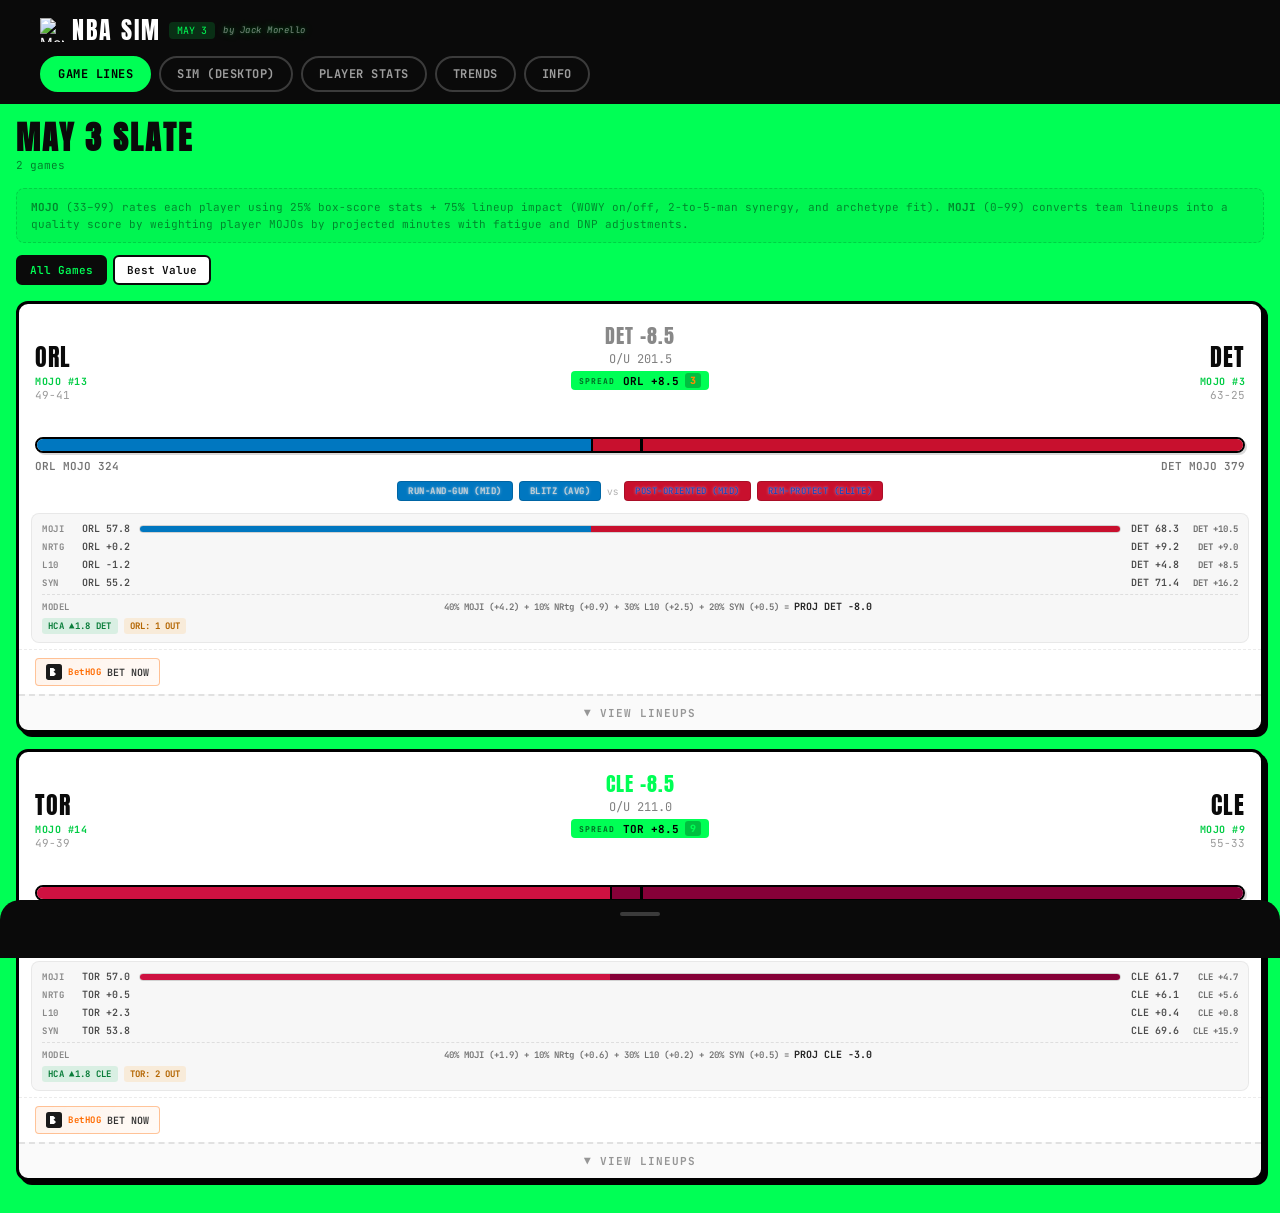
==== commit f9186758: "Daily trends refresh — May 03 09:50 AM PST" ====
--- a/nba_sim.html
+++ b/nba_sim.html
@@ -3912,7 +3912,7 @@
             </div>
         </div>
     </div>
-    <div class="matchup-card" data-conf="8" data-edge="5.0" data-total="211.5" data-idx="1">
+    <div class="matchup-card" data-conf="9" data-edge="5.5" data-total="211.0" data-idx="1">
         <div class="mc-header">
             <div class="mc-team mc-away">
                 <img src="https://cdn.nba.com/logos/nba/1610612761/global/L/logo.svg" class="mc-logo" alt="TOR" onerror="this.style.display='none'">
@@ -3923,11 +3923,11 @@
                 </div>
             </div>
             <div class="mc-center">
-                <div class="mc-spread ma-premium" style="color:#00FF55">CLE -8.0</div>
-                <div class="mc-total">O/U 211.5</div>
-                <div class="mc-pick ma-premium"><span class="pick-label">SPREAD</span> TOR +8.0 <span class="mc-conf-num" style="color:#00FF55">8</span></div>
-                <div class="mc-implied">TOR 102 — CLE 110</div>
-                <div class="mc-sim-proj ma-premium">CLE -3.0 (SIM) · EDGE 5.0 TOR</div>
+                <div class="mc-spread ma-premium" style="color:#00FF55">CLE -8.5</div>
+                <div class="mc-total">O/U 211.0</div>
+                <div class="mc-pick ma-premium"><span class="pick-label">SPREAD</span> TOR +8.5 <span class="mc-conf-num" style="color:#00FF55">9</span></div>
+                <div class="mc-implied">TOR 101 — CLE 110</div>
+                <div class="mc-sim-proj ma-premium">CLE -3.0 (SIM) · EDGE 5.5 TOR</div>
             </div>
             <div class="mc-team mc-home">
                 <div class="mc-team-info right">
@@ -4055,36 +4055,6 @@
             <span class="pr-mojo-range">72-77</span>
         </div>
     </div>
-    <div class="player-row starter player-gtd" onclick="openPlayerSheet(this)"
-         data-name="Brandon Ingram" data-arch="Small-Ball 4" data-mojo="66" data-range="63-74"
-         data-pts="21.9" data-ast="3.8" data-reb="5.7"
-         data-stl="0.8" data-blk="0.8" data-ts="56.6"
-         data-net="0.7" data-usg="26.9" data-mpg="34.0"
-         data-team="TOR" data-pid="1627742"
-         data-scoring-pct="44.0" data-playmaking-pct="11.0"
-         data-defense-pct="30.0" data-efficiency-pct="38.0"
-         data-impact-pct="4.0"
-         data-raw-mojo="64" data-solo-impact="71.23"
-         data-syn-score="52.58" data-fit-score="52.58"
-         data-inj-delta="-1"
-         data-waste="0.0" data-mojo-gap="18"
-         data-breakout="9.6" data-role-mismatch="0"
-         data-intel="LOAD-BEARER: TS +0.19%/USG% (54g) | Best: Handoff(1.111), Misc(0.600), OffRebound(1.250) | SchFit=1.00 | Wasted: Handoff(1.111)"
-         data-top-pairs="[&quot;C. Murray-Boyles (+54.1 SYN, 33 poss)&quot;, &quot;I. Quickley (+53.6 SYN, 49 poss)&quot;, &quot;S. Barnes (+52.4 SYN, 48 poss)&quot;]">
-        <img src="https://cdn.nba.com/headshots/nba/latest/260x190/1627742.png" class="pr-face" onerror="this.style.display='none'">
-        <div class="pr-info">
-            <span class="pr-name">B. Ingram <span class="rw-status-badge rw-gtd">GTD</span></span>
-            <span class="pr-meta">F ⚡ Small-Ball 4</span>
-        </div>
-        <div class="pr-stats">
-            <span>22p 4a 6r</span>
-            <span>34 mpg</span>
-        </div>
-        <div class="pr-mojo mojo-avg">
-            <span class="pr-mojo-num">66</span><span class="pr-inj-delta inj-down">-1</span>
-            <span class="pr-mojo-range">63-74</span>
-        </div>
-    </div>
     <div class="player-row starter " onclick="openPlayerSheet(this)"
          data-name="RJ Barrett" data-arch="Point Forward" data-mojo="62" data-range="59-73"
          data-pts="18.3" data-ast="3.4" data-reb="5.4"
@@ -4146,6 +4116,36 @@
         </div>
     </div>
     <div class="player-row starter " onclick="openPlayerSheet(this)"
+         data-name="Jamal Shead" data-arch="Floor General" data-mojo="57" data-range="52-67"
+         data-pts="6.9" data-ast="5.2" data-reb="2.0"
+         data-stl="1.0" data-blk="0.1" data-ts="49.2"
+         data-net="3.4" data-usg="15.8" data-mpg="22.1"
+         data-team="TOR" data-pid="1642347"
+         data-scoring-pct="21.0" data-playmaking-pct="24.0"
+         data-defense-pct="49.0" data-efficiency-pct="50.0"
+         data-impact-pct="25.0"
+         data-raw-mojo="53" data-solo-impact="54.05"
+         data-syn-score="57.68" data-fit-score="57.68"
+         data-inj-delta="-1"
+         data-waste="0.0" data-mojo-gap="11"
+         data-breakout="4.0" data-role-mismatch="0"
+         data-intel="DECAY: TS -1.15%/USG% (54g) | Best: Cut(1.467), PRBallHandler(0.746), Spotup(0.879) | SchFit=0.84"
+         data-top-pairs="[&quot;S. Mamukelashvili (+59.7 SYN, 25 poss)&quot;, &quot;I. Quickley (+58.2 SYN, 16 poss)&quot;, &quot;G. Dick (+57.7 SYN, 18 poss)&quot;]">
+        <img src="https://cdn.nba.com/headshots/nba/latest/260x190/1642347.png" class="pr-face" onerror="this.style.display='none'">
+        <div class="pr-info">
+            <span class="pr-name">J. Shead </span>
+            <span class="pr-meta">G 🧠 Floor General</span>
+        </div>
+        <div class="pr-stats">
+            <span>7p 5a 2r</span>
+            <span>22 mpg</span>
+        </div>
+        <div class="pr-mojo mojo-avg">
+            <span class="pr-mojo-num">57</span><span class="pr-inj-delta inj-down">-1</span>
+            <span class="pr-mojo-range">52-67</span>
+        </div>
+    </div>
+    <div class="player-row starter " onclick="openPlayerSheet(this)"
          data-name="Ja'Kobe Walter" data-arch="Combo Guard" data-mojo="45" data-range="36-61"
          data-pts="6.4" data-ast="1.0" data-reb="2.3"
          data-stl="0.9" data-blk="0.2" data-ts="57.0"
@@ -4206,36 +4206,6 @@
         </div>
     </div>
     <div class="player-row bench " onclick="openPlayerSheet(this)"
-         data-name="Jamal Shead" data-arch="Floor General" data-mojo="57" data-range="52-67"
-         data-pts="6.9" data-ast="5.2" data-reb="2.0"
-         data-stl="1.0" data-blk="0.1" data-ts="49.2"
-         data-net="3.4" data-usg="15.8" data-mpg="22.1"
-         data-team="TOR" data-pid="1642347"
-         data-scoring-pct="21.0" data-playmaking-pct="24.0"
-         data-defense-pct="49.0" data-efficiency-pct="50.0"
-         data-impact-pct="25.0"
-         data-raw-mojo="53" data-solo-impact="54.05"
-         data-syn-score="57.68" data-fit-score="57.68"
-         data-inj-delta="-1"
-         data-waste="0.0" data-mojo-gap="11"
-         data-breakout="4.0" data-role-mismatch="0"
-         data-intel="DECAY: TS -1.15%/USG% (54g) | Best: Cut(1.467), PRBallHandler(0.746), Spotup(0.879) | SchFit=0.84"
-         data-top-pairs="[&quot;S. Mamukelashvili (+59.7 SYN, 25 poss)&quot;, &quot;I. Quickley (+58.2 SYN, 16 poss)&quot;, &quot;G. Dick (+57.7 SYN, 18 poss)&quot;]">
-        <img src="https://cdn.nba.com/headshots/nba/latest/260x190/1642347.png" class="pr-face" onerror="this.style.display='none'">
-        <div class="pr-info">
-            <span class="pr-name">J. Shead </span>
-            <span class="pr-meta">G 🧠 Floor General</span>
-        </div>
-        <div class="pr-stats">
-            <span>7p 5a 2r</span>
-            <span>22 mpg</span>
-        </div>
-        <div class="pr-mojo mojo-avg">
-            <span class="pr-mojo-num">57</span><span class="pr-inj-delta inj-down">-1</span>
-            <span class="pr-mojo-range">52-67</span>
-        </div>
-    </div>
-    <div class="player-row bench " onclick="openPlayerSheet(this)"
          data-name="Sandro Mamukelashvili" data-arch="Stretch 5" data-mojo="60" data-range="56-68"
          data-pts="10.9" data-ast="1.8" data-reb="4.8"
          data-stl="0.7" data-blk="0.6" data-ts="62.7"
@@ -4413,6 +4383,36 @@
         <div class="pr-mojo mojo-low">
             <span class="pr-mojo-num">48</span><span class="pr-inj-delta inj-up">+3</span>
             <span class="pr-mojo-range">45-74</span>
+        </div>
+    </div>
+    <div class="player-row bench player-gtd" onclick="openPlayerSheet(this)"
+         data-name="Brandon Ingram" data-arch="Small-Ball 4" data-mojo="66" data-range="63-74"
+         data-pts="21.9" data-ast="3.8" data-reb="5.7"
+         data-stl="0.8" data-blk="0.8" data-ts="56.6"
+         data-net="0.7" data-usg="26.9" data-mpg="34.0"
+         data-team="TOR" data-pid="1627742"
+         data-scoring-pct="44.0" data-playmaking-pct="11.0"
+         data-defense-pct="30.0" data-efficiency-pct="38.0"
+         data-impact-pct="4.0"
+         data-raw-mojo="64" data-solo-impact="71.23"
+         data-syn-score="52.58" data-fit-score="52.58"
+         data-inj-delta="-1"
+         data-waste="0.0" data-mojo-gap="18"
+         data-breakout="9.6" data-role-mismatch="0"
+         data-intel="LOAD-BEARER: TS +0.19%/USG% (54g) | Best: Handoff(1.111), Misc(0.600), OffRebound(1.250) | SchFit=1.00 | Wasted: Handoff(1.111)"
+         data-top-pairs="[&quot;C. Murray-Boyles (+54.1 SYN, 33 poss)&quot;, &quot;I. Quickley (+53.6 SYN, 49 poss)&quot;, &quot;S. Barnes (+52.4 SYN, 48 poss)&quot;]">
+        <img src="https://cdn.nba.com/headshots/nba/latest/260x190/1627742.png" class="pr-face" onerror="this.style.display='none'">
+        <div class="pr-info">
+            <span class="pr-name">B. Ingram <span class="rw-status-badge rw-gtd">GTD</span></span>
+            <span class="pr-meta">F ⚡ Small-Ball 4</span>
+        </div>
+        <div class="pr-stats">
+            <span>22p 4a 6r</span>
+            <span>34 mpg</span>
+        </div>
+        <div class="pr-mojo mojo-avg">
+            <span class="pr-mojo-num">66</span><span class="pr-inj-delta inj-down">-1</span>
+            <span class="pr-mojo-range">63-74</span>
         </div>
     </div>
     <div class="player-row bench player-out" onclick="openPlayerSheet(this)"
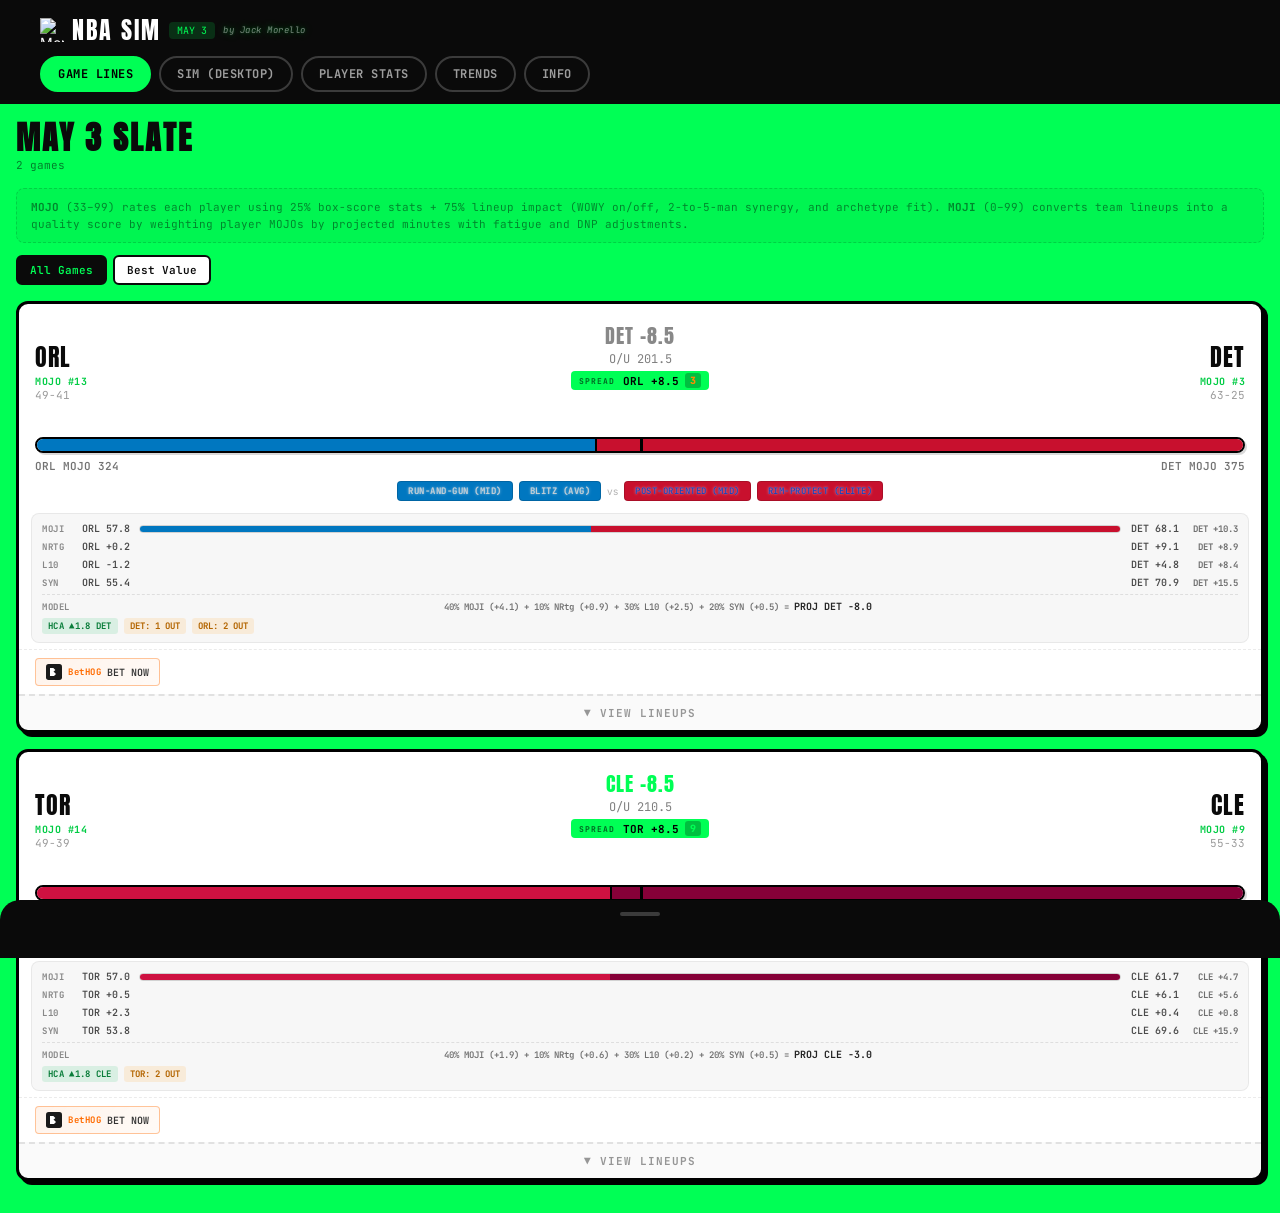
==== commit 9fcd6b9d: "Auto-update lines — May 03 12:15 PM PST" ====
--- a/nba_sim.html
+++ b/nba_sim.html
@@ -2921,13 +2921,13 @@
 
         <!-- Tug of war bar -->
         <div class="tow-bar">
-            <div class="tow-fill tow-away" style="width:46.1%; background:#0077C0;"></div>
-            <div class="tow-fill tow-home" style="width:53.9%; background:#C8102E;"></div>
+            <div class="tow-fill tow-away" style="width:46.4%; background:#0077C0;"></div>
+            <div class="tow-fill tow-home" style="width:53.6%; background:#C8102E;"></div>
             <div class="tow-mid"></div>
         </div>
         <div class="tow-labels">
             <span>ORL MOJO 324</span>
-            <span>DET MOJO 379</span>
+            <span>DET MOJO 375</span>
         </div>
 
         <!-- Schemes row -->
@@ -2949,38 +2949,38 @@
                     <div class="moji-bar-away" style="width:46%; background:#0077C0;"></div>
                     <div class="moji-bar-home" style="width:54%; background:#C8102E;"></div>
                 </div>
-                <span class="moji-val">DET 68.3</span>
-                <span class="moji-edge-sm">DET +10.5</span>
+                <span class="moji-val">DET 68.1</span>
+                <span class="moji-edge-sm">DET +10.3</span>
             </div>
             <div class="moji-row">
                 <span class="moji-label">NRtg</span>
                 <span class="moji-val">ORL +0.2</span>
                 <div class="moji-mid-spacer"></div>
-                <span class="moji-val">DET +9.2</span>
-                <span class="moji-edge-sm">DET +9.0</span>
+                <span class="moji-val">DET +9.1</span>
+                <span class="moji-edge-sm">DET +8.9</span>
             </div>
             <div class="moji-row">
                 <span class="moji-label">L10</span>
                 <span class="moji-val">ORL -1.2</span>
                 <div class="moji-mid-spacer"></div>
                 <span class="moji-val">DET +4.8</span>
-                <span class="moji-edge-sm">DET +8.5</span>
+                <span class="moji-edge-sm">DET +8.4</span>
             </div>
             <div class="moji-row">
                 <span class="moji-label">SYN</span>
-                <span class="moji-val">ORL 55.2</span>
+                <span class="moji-val">ORL 55.4</span>
                 <div class="moji-mid-spacer"></div>
-                <span class="moji-val">DET 71.4</span>
-                <span class="moji-edge-sm">DET +16.2</span>
+                <span class="moji-val">DET 70.9</span>
+                <span class="moji-edge-sm">DET +15.5</span>
             </div>
             <div class="moji-row moji-model-row ma-premium">
                 <span class="moji-label">MODEL</span>
-                <span class="moji-model-formula">40% MOJI (+4.2) + 10% NRtg (+0.9) + 30% L10 (+2.5) + 20% SYN (+0.5) = <strong>PROJ DET -8.0</strong></span>
+                <span class="moji-model-formula">40% MOJI (+4.1) + 10% NRtg (+0.9) + 30% L10 (+2.5) + 20% SYN (+0.5) = <strong>PROJ DET -8.0</strong></span>
             </div>
             <div class="moji-row moji-tags">
                 <span class="hca-badge">HCA ▲1.8 DET</span>
                 
-                <span class="out-badge">ORL: 1 OUT</span>
+                <span class="out-badge">DET: 1 OUT</span><span class="out-badge">ORL: 2 OUT</span>
             </div>
         </div>
 
@@ -3246,7 +3246,7 @@
         </div>
     </div>
     <div class="player-row bench " onclick="openPlayerSheet(this)"
-         data-name="Jevon Carter" data-arch="Combo Guard" data-mojo="49" data-range="46-74"
+         data-name="Jevon Carter" data-arch="Combo Guard" data-mojo="48" data-range="45-74"
          data-pts="5.8" data-ast="1.5" data-reb="1.5"
          data-stl="0.6" data-blk="0.2" data-ts="54.0"
          data-net="-3.9" data-usg="17.7" data-mpg="14.2"
@@ -3256,7 +3256,7 @@
          data-impact-pct="-133.0"
          data-raw-mojo="33" data-solo-impact="59.22"
          data-syn-score="48.2" data-fit-score="51.75"
-         data-inj-delta="4"
+         data-inj-delta="3"
          data-waste="0.0" data-mojo-gap="13"
          data-breakout="6.2" data-role-mismatch="0"
          data-intel="Best: Transition(1.522), Spotup(0.911), PRBallHandler(0.632) | SchFit=0.99"
@@ -3271,8 +3271,8 @@
             <span>14 mpg</span>
         </div>
         <div class="pr-mojo mojo-low">
-            <span class="pr-mojo-num">49</span><span class="pr-inj-delta inj-up">+4</span>
-            <span class="pr-mojo-range">46-74</span>
+            <span class="pr-mojo-num">48</span><span class="pr-inj-delta inj-up">+3</span>
+            <span class="pr-mojo-range">45-74</span>
         </div>
     </div>
     <div class="player-row bench " onclick="openPlayerSheet(this)"
@@ -3395,36 +3395,6 @@
             <span class="pr-mojo-range">34-62</span>
         </div>
     </div>
-    <div class="player-row bench player-gtd" onclick="openPlayerSheet(this)"
-         data-name="Jonathan Isaac" data-arch="Traditional PF" data-mojo="50" data-range="36-68"
-         data-pts="2.6" data-ast="0.4" data-reb="2.6"
-         data-stl="0.4" data-blk="0.6" data-ts="50.2"
-         data-net="-1.2" data-usg="11.9" data-mpg="10.2"
-         data-team="ORL" data-pid="1628371"
-         data-scoring-pct="12.0" data-playmaking-pct="3.0"
-         data-defense-pct="59.0" data-efficiency-pct="78.0"
-         data-impact-pct="-23.0"
-         data-raw-mojo="41" data-solo-impact="62.63"
-         data-syn-score="67.82" data-fit-score="67.76"
-         data-inj-delta="-1"
-         data-waste="0.0" data-mojo-gap="4"
-         data-breakout="3.2" data-role-mismatch="0"
-         data-intel="Best: Transition(1.267), OffRebound(1.111), Cut(1.263) | SchFit=0.87"
-         data-top-pairs="[&quot;W. Carter Jr. (+61.1 SYN, 18 poss)&quot;]">
-        <img src="https://cdn.nba.com/headshots/nba/latest/260x190/1628371.png" class="pr-face" onerror="this.style.display='none'">
-        <div class="pr-info">
-            <span class="pr-name">J. Isaac <span class="rw-status-badge rw-gtd">GTD</span></span>
-            <span class="pr-meta">F 🏋️ Traditional PF</span>
-        </div>
-        <div class="pr-stats">
-            <span>3p 0a 3r</span>
-            <span>10 mpg</span>
-        </div>
-        <div class="pr-mojo mojo-low">
-            <span class="pr-mojo-num">50</span><span class="pr-inj-delta inj-down">-1</span>
-            <span class="pr-mojo-range">36-68</span>
-        </div>
-    </div>
     <div class="player-row bench player-out" onclick="openPlayerSheet(this)"
          data-name="Franz Wagner" data-arch="Small-Ball 4" data-mojo="68" data-range="65-75"
          data-pts="21.3" data-ast="3.6" data-reb="5.8"
@@ -3455,12 +3425,42 @@
             <span class="pr-mojo-range">65-75</span>
         </div>
     </div>
+    <div class="player-row bench player-out" onclick="openPlayerSheet(this)"
+         data-name="Jonathan Isaac" data-arch="Traditional PF" data-mojo="51" data-range="36-68"
+         data-pts="2.6" data-ast="0.4" data-reb="2.6"
+         data-stl="0.4" data-blk="0.6" data-ts="50.2"
+         data-net="-1.2" data-usg="11.9" data-mpg="10.2"
+         data-team="ORL" data-pid="1628371"
+         data-scoring-pct="12.0" data-playmaking-pct="3.0"
+         data-defense-pct="59.0" data-efficiency-pct="78.0"
+         data-impact-pct="-23.0"
+         data-raw-mojo="41" data-solo-impact="62.63"
+         data-syn-score="67.82" data-fit-score="67.76"
+         data-inj-delta="0"
+         data-waste="0.0" data-mojo-gap="4"
+         data-breakout="3.2" data-role-mismatch="0"
+         data-intel="Best: Transition(1.267), OffRebound(1.111), Cut(1.263) | SchFit=0.87"
+         data-top-pairs="[&quot;W. Carter Jr. (+61.1 SYN, 18 poss)&quot;]">
+        <img src="https://cdn.nba.com/headshots/nba/latest/260x190/1628371.png" class="pr-face" onerror="this.style.display='none'">
+        <div class="pr-info">
+            <span class="pr-name">J. Isaac <span class="rw-status-badge rw-out">OUT</span></span>
+            <span class="pr-meta">F 🏋️ Traditional PF</span>
+        </div>
+        <div class="pr-stats">
+            <span>3p 0a 3r</span>
+            <span>10 mpg</span>
+        </div>
+        <div class="pr-mojo mojo-low">
+            <span class="pr-mojo-num">51</span>
+            <span class="pr-mojo-range">36-68</span>
+        </div>
+    </div>
             </div>
             <div class="lineup-half">
                 <div class="lineup-team-header" style="border-color:#C8102E">DET Pistons</div>
                 
     <div class="player-row starter " onclick="openPlayerSheet(this)"
-         data-name="Cade Cunningham" data-arch="Playmaking Guard" data-mojo="90" data-range="87-92"
+         data-name="Cade Cunningham" data-arch="Playmaking Guard" data-mojo="89" data-range="86-91"
          data-pts="25.2" data-ast="9.8" data-reb="5.8"
          data-stl="1.5" data-blk="0.9" data-ts="55.9"
          data-net="10.3" data-usg="30.1" data-mpg="35.2"
@@ -3470,7 +3470,7 @@
          data-impact-pct="35.0"
          data-raw-mojo="94" data-solo-impact="71.21"
          data-syn-score="80.36" data-fit-score="80.35"
-         data-inj-delta="0"
+         data-inj-delta="-1"
          data-waste="0.0" data-mojo-gap="13"
          data-breakout="5.3" data-role-mismatch="0"
          data-intel="LOAD-BEARER: TS +0.07%/USG% (48g) | Best: Misc(0.608), PRBallHandler(0.977), Postup(1.119) | SchFit=0.97"
@@ -3485,12 +3485,12 @@
             <span>35 mpg</span>
         </div>
         <div class="pr-mojo mojo-elite">
-            <span class="pr-mojo-num">90</span>
-            <span class="pr-mojo-range">87-92</span>
+            <span class="pr-mojo-num">89</span><span class="pr-inj-delta inj-down">-1</span>
+            <span class="pr-mojo-range">86-91</span>
         </div>
     </div>
     <div class="player-row starter " onclick="openPlayerSheet(this)"
-         data-name="Tobias Harris" data-arch="Stretch Forward" data-mojo="68" data-range="62-76"
+         data-name="Tobias Harris" data-arch="Stretch Forward" data-mojo="67" data-range="62-76"
          data-pts="13.4" data-ast="2.2" data-reb="5.3"
          data-stl="1.0" data-blk="0.3" data-ts="56.0"
          data-net="6.8" data-usg="18.0" data-mpg="28.6"
@@ -3500,7 +3500,7 @@
          data-impact-pct="30.0"
          data-raw-mojo="63" data-solo-impact="58.62"
          data-syn-score="79.27" data-fit-score="79.26"
-         data-inj-delta="0"
+         data-inj-delta="-1"
          data-waste="1.2" data-mojo-gap="6"
          data-breakout="13.5" data-role-mismatch="0"
          data-intel="LOAD-BEARER: TS +1.27%/USG% (38g) | Best: Postup(1.181), Spotup(1.181), Transition(1.103) | SchFit=0.96 | Wasted: Postup(1.181)"
@@ -3515,12 +3515,12 @@
             <span>29 mpg</span>
         </div>
         <div class="pr-mojo mojo-good">
-            <span class="pr-mojo-num">68</span>
+            <span class="pr-mojo-num">67</span><span class="pr-inj-delta inj-down">-1</span>
             <span class="pr-mojo-range">62-76</span>
         </div>
     </div>
     <div class="player-row starter " onclick="openPlayerSheet(this)"
-         data-name="Duncan Robinson" data-arch="Stretch Forward" data-mojo="67" data-range="58-79"
+         data-name="Duncan Robinson" data-arch="Stretch Forward" data-mojo="66" data-range="58-79"
          data-pts="12.0" data-ast="2.0" data-reb="2.6"
          data-stl="0.6" data-blk="0.3" data-ts="60.9"
          data-net="8.4" data-usg="15.0" data-mpg="28.0"
@@ -3530,7 +3530,7 @@
          data-impact-pct="39.0"
          data-raw-mojo="58" data-solo-impact="84.13"
          data-syn-score="78.79" data-fit-score="78.79"
-         data-inj-delta="0"
+         data-inj-delta="-1"
          data-waste="34.8" data-mojo-gap="-2"
          data-breakout="21.7" data-role-mismatch="0"
          data-intel="LOAD-BEARER: TS +0.62%/USG% (50g) | Best: Misc(1.238), Spotup(1.350), PRRollMan(1.292) | SchFit=1.22 | Wasted: Misc(1.238), PRRollMan(1.292)"
@@ -3544,8 +3544,8 @@
             <span>12p 2a 3r</span>
             <span>28 mpg</span>
         </div>
-        <div class="pr-mojo mojo-good">
-            <span class="pr-mojo-num">67</span>
+        <div class="pr-mojo mojo-avg">
+            <span class="pr-mojo-num">66</span><span class="pr-inj-delta inj-down">-1</span>
             <span class="pr-mojo-range">58-79</span>
         </div>
     </div>
@@ -3580,7 +3580,7 @@
         </div>
     </div>
     <div class="player-row starter " onclick="openPlayerSheet(this)"
-         data-name="Ausar Thompson" data-arch="Athletic Wing" data-mojo="74" data-range="69-77"
+         data-name="Ausar Thompson" data-arch="Athletic Wing" data-mojo="73" data-range="69-77"
          data-pts="10.2" data-ast="2.9" data-reb="5.9"
          data-stl="1.9" data-blk="0.9" data-ts="54.5"
          data-net="10.0" data-usg="17.2" data-mpg="25.6"
@@ -3590,7 +3590,7 @@
          data-impact-pct="39.0"
          data-raw-mojo="73" data-solo-impact="58.2"
          data-syn-score="79.86" data-fit-score="79.88"
-         data-inj-delta="0"
+         data-inj-delta="-1"
          data-waste="1.2" data-mojo-gap="5"
          data-breakout="7.4" data-role-mismatch="0"
          data-intel="LOAD-BEARER: TS -0.47%/USG% (48g) | Best: Misc(0.559), OffScreen(1.000), Transition(1.074) | SchFit=0.89"
@@ -3605,7 +3605,7 @@
             <span>26 mpg</span>
         </div>
         <div class="pr-mojo mojo-good">
-            <span class="pr-mojo-num">74</span>
+            <span class="pr-mojo-num">73</span><span class="pr-inj-delta inj-down">-1</span>
             <span class="pr-mojo-range">69-77</span>
         </div>
     </div>
@@ -3640,7 +3640,7 @@
         </div>
     </div>
     <div class="player-row bench " onclick="openPlayerSheet(this)"
-         data-name="Ronald Holland II" data-arch="3-and-D Wing" data-mojo="69" data-range="62-72"
+         data-name="Ronald Holland II" data-arch="3-and-D Wing" data-mojo="68" data-range="62-72"
          data-pts="8.3" data-ast="1.3" data-reb="4.3"
          data-stl="1.3" data-blk="0.3" data-ts="52.3"
          data-net="7.8" data-usg="18.4" data-mpg="20.3"
@@ -3650,7 +3650,7 @@
          data-impact-pct="40.0"
          data-raw-mojo="68" data-solo-impact="60.77"
          data-syn-score="67.77" data-fit-score="67.74"
-         data-inj-delta="0"
+         data-inj-delta="-1"
          data-waste="0.0" data-mojo-gap="8"
          data-breakout="6.7" data-role-mismatch="0"
          data-intel="DECAY: TS -0.96%/USG% (42g) | Best: Misc(0.656), Transition(1.315), OffRebound(1.000) | SchFit=0.87 | Wasted: Misc(0.656)"
@@ -3665,12 +3665,12 @@
             <span>20 mpg</span>
         </div>
         <div class="pr-mojo mojo-good">
-            <span class="pr-mojo-num">69</span>
+            <span class="pr-mojo-num">68</span><span class="pr-inj-delta inj-down">-1</span>
             <span class="pr-mojo-range">62-72</span>
         </div>
     </div>
     <div class="player-row bench " onclick="openPlayerSheet(this)"
-         data-name="Caris LeVert" data-arch="Slasher" data-mojo="57" data-range="50-67"
+         data-name="Caris LeVert" data-arch="Slasher" data-mojo="56" data-range="50-67"
          data-pts="7.2" data-ast="2.6" data-reb="1.8"
          data-stl="0.9" data-blk="0.6" data-ts="52.1"
          data-net="1.9" data-usg="17.3" data-mpg="19.3"
@@ -3680,7 +3680,7 @@
          data-impact-pct="17.0"
          data-raw-mojo="52" data-solo-impact="58.08"
          data-syn-score="53.65" data-fit-score="53.63"
-         data-inj-delta="0"
+         data-inj-delta="-1"
          data-waste="0.0" data-mojo-gap="10"
          data-breakout="4.1" data-role-mismatch="0"
          data-intel="DECAY: TS -0.66%/USG% (34g) | Best: Cut(1.588), Transition(1.132), Isolation(0.895) | SchFit=0.92"
@@ -3695,7 +3695,7 @@
             <span>19 mpg</span>
         </div>
         <div class="pr-mojo mojo-avg">
-            <span class="pr-mojo-num">57</span>
+            <span class="pr-mojo-num">56</span><span class="pr-inj-delta inj-down">-1</span>
             <span class="pr-mojo-range">50-67</span>
         </div>
     </div>
@@ -3730,7 +3730,7 @@
         </div>
     </div>
     <div class="player-row bench " onclick="openPlayerSheet(this)"
-         data-name="Daniss Jenkins" data-arch="Floor General" data-mojo="62" data-range="54-71"
+         data-name="Daniss Jenkins" data-arch="Floor General" data-mojo="61" data-range="54-71"
          data-pts="7.6" data-ast="2.9" data-reb="1.8"
          data-stl="0.8" data-blk="0.1" data-ts="50.5"
          data-net="5.2" data-usg="20.5" data-mpg="17.1"
@@ -3740,7 +3740,7 @@
          data-impact-pct="39.0"
          data-raw-mojo="56" data-solo-impact="58.59"
          data-syn-score="67.32" data-fit-score="67.31"
-         data-inj-delta="0"
+         data-inj-delta="-1"
          data-waste="0.0" data-mojo-gap="14"
          data-breakout="14.6" data-role-mismatch="0"
          data-intel="LOAD-BEARER: TS +1.26%/USG% (26g) | Best: OffScreen(1.231), Spotup(1.241), Isolation(0.950) | SchFit=0.94 | Wasted: OffScreen(1.231)"
@@ -3755,12 +3755,12 @@
             <span>17 mpg</span>
         </div>
         <div class="pr-mojo mojo-avg">
-            <span class="pr-mojo-num">62</span>
+            <span class="pr-mojo-num">61</span><span class="pr-inj-delta inj-down">-1</span>
             <span class="pr-mojo-range">54-71</span>
         </div>
     </div>
     <div class="player-row bench " onclick="openPlayerSheet(this)"
-         data-name="Paul Reed" data-arch="Athletic Wing" data-mojo="69" data-range="62-75"
+         data-name="Paul Reed" data-arch="Athletic Wing" data-mojo="68" data-range="62-75"
          data-pts="6.8" data-ast="1.1" data-reb="4.5"
          data-stl="0.9" data-blk="0.8" data-ts="63.4"
          data-net="8.9" data-usg="18.6" data-mpg="13.4"
@@ -3770,7 +3770,7 @@
          data-impact-pct="48.0"
          data-raw-mojo="67" data-solo-impact="69.25"
          data-syn-score="69.41" data-fit-score="69.41"
-         data-inj-delta="0"
+         data-inj-delta="-1"
          data-waste="31.5" data-mojo-gap="22"
          data-breakout="16.7" data-role-mismatch="1"
          data-intel="Best: Spotup(1.333), PRRollMan(1.395), Transition(1.091) | SchFit=1.05 | Wasted: PRRollMan(1.395)"
@@ -3785,7 +3785,7 @@
             <span>13 mpg</span>
         </div>
         <div class="pr-mojo mojo-good">
-            <span class="pr-mojo-num">69</span>
+            <span class="pr-mojo-num">68</span><span class="pr-inj-delta inj-down">-1</span>
             <span class="pr-mojo-range">62-75</span>
         </div>
     </div>
@@ -3879,7 +3879,7 @@
             <span class="pr-mojo-range">56-68</span>
         </div>
     </div>
-    <div class="player-row bench player-gtd" onclick="openPlayerSheet(this)"
+    <div class="player-row bench player-out" onclick="openPlayerSheet(this)"
          data-name="Kevin Huerter" data-arch="Stretch Forward" data-mojo="53" data-range="48-65"
          data-pts="10.0" data-ast="2.4" data-reb="3.5"
          data-stl="0.8" data-blk="0.6" data-ts="55.5"
@@ -3897,7 +3897,7 @@
          data-top-pairs="[]">
         <img src="https://cdn.nba.com/headshots/nba/latest/260x190/1628989.png" class="pr-face" onerror="this.style.display='none'">
         <div class="pr-info">
-            <span class="pr-name">K. Huerter <span class="rw-status-badge rw-gtd">GTD</span></span>
+            <span class="pr-name">K. Huerter <span class="rw-status-badge rw-out">OUT</span></span>
             <span class="pr-meta">G-F 📐 Stretch Forward</span>
         </div>
         <div class="pr-stats">
@@ -3912,7 +3912,7 @@
             </div>
         </div>
     </div>
-    <div class="matchup-card" data-conf="9" data-edge="5.5" data-total="211.0" data-idx="1">
+    <div class="matchup-card" data-conf="9" data-edge="5.5" data-total="210.5" data-idx="1">
         <div class="mc-header">
             <div class="mc-team mc-away">
                 <img src="https://cdn.nba.com/logos/nba/1610612761/global/L/logo.svg" class="mc-logo" alt="TOR" onerror="this.style.display='none'">
@@ -3924,7 +3924,7 @@
             </div>
             <div class="mc-center">
                 <div class="mc-spread ma-premium" style="color:#00FF55">CLE -8.5</div>
-                <div class="mc-total">O/U 211.0</div>
+                <div class="mc-total">O/U 210.5</div>
                 <div class="mc-pick ma-premium"><span class="pick-label">SPREAD</span> TOR +8.5 <span class="mc-conf-num" style="color:#00FF55">9</span></div>
                 <div class="mc-implied">TOR 101 — CLE 110</div>
                 <div class="mc-sim-proj ma-premium">CLE -3.0 (SIM) · EDGE 5.5 TOR</div>
@@ -4952,7 +4952,7 @@
                     <span class="prop-name">C. Cunningham</span>
                     <span class="prop-team-opp">DET vs ORL</span>
                 </div>
-                <div class="prop-meta">🎯 Playmaking Guard · <span style="color:var(--green)">MOJO 90</span></div>
+                <div class="prop-meta">🎯 Playmaking Guard · <span style="color:var(--green)">MOJO 89</span></div>
             </div>
             <div class="stat-summary-box">
                 <span class="stat-summary-line">25.2p | 9.8a | 5.8r</span>
@@ -5060,7 +5060,7 @@
                     <span class="prop-name">A. Thompson</span>
                     <span class="prop-team-opp">DET vs ORL</span>
                 </div>
-                <div class="prop-meta">💨 Athletic Wing · <span style="color:var(--amber)">MOJO 74</span></div>
+                <div class="prop-meta">💨 Athletic Wing · <span style="color:var(--amber)">MOJO 73</span></div>
             </div>
             <div class="stat-summary-box">
                 <span class="stat-summary-line">10.2p | 2.9a | 5.9r</span>
@@ -5101,31 +5101,8 @@
         </div>
         </div>
     </div>
-    <div class="stat-spotlight-card" style="border-left: 3px solid #C8102E;">
+    <div class="stat-spotlight-card" style="border-left: 3px solid #CE1141;">
         <div class="prop-rank-num">7</div>
-        <div class="prop-row">
-            <img src="https://cdn.nba.com/headshots/nba/latest/260x190/1641842.png" class="prop-face" onerror="this.style.display='none'">
-            <div class="prop-info">
-                <div class="prop-name-row">
-                    <span class="prop-name">R. Holland II</span>
-                    <span class="prop-team-opp">DET vs ORL</span>
-                </div>
-                <div class="prop-meta">🔒 3-and-D Wing · <span style="color:var(--amber)">MOJO 69</span></div>
-            </div>
-            <div class="stat-summary-box">
-                <span class="stat-summary-line">8.3p | 1.3a | 4.3r</span>
-                <span class="stat-matchup-badge" style="color:#7FFF00;background:rgba(127,255,0,0.1)">GOOD</span>
-            </div>
-        </div>
-        <div class="prop-bottom">
-            <div class="prop-edge" style="color:rgba(255,255,255,0.3)">DRTG 113</div>
-            
-            <div class="prop-note">Avg 8.3 pts // 52% TS vs 113 DRTG // 🔥 HEATING UP (5G)</div>
-            
-        </div>
-    </div>
-    <div class="stat-spotlight-card" style="border-left: 3px solid #CE1141;">
-        <div class="prop-rank-num">8</div>
         <div class="prop-row">
             <img src="https://cdn.nba.com/headshots/nba/latest/260x190/1627742.png" class="prop-face" onerror="this.style.display='none'">
             <div class="prop-info">
@@ -5149,6 +5126,29 @@
             <span class="l5-val l5-neutral">22</span><span class="l5-val l5-neutral">31</span><span class="l5-val l5-neutral">13</span><span class="l5-val l5-neutral">13</span><span class="l5-val l5-neutral">33</span>
             <span class="l5-hit-rate">L5 avg: 22</span>
         </div>
+        </div>
+    </div>
+    <div class="stat-spotlight-card" style="border-left: 3px solid #C8102E;">
+        <div class="prop-rank-num">8</div>
+        <div class="prop-row">
+            <img src="https://cdn.nba.com/headshots/nba/latest/260x190/1641842.png" class="prop-face" onerror="this.style.display='none'">
+            <div class="prop-info">
+                <div class="prop-name-row">
+                    <span class="prop-name">R. Holland II</span>
+                    <span class="prop-team-opp">DET vs ORL</span>
+                </div>
+                <div class="prop-meta">🔒 3-and-D Wing · <span style="color:var(--amber)">MOJO 68</span></div>
+            </div>
+            <div class="stat-summary-box">
+                <span class="stat-summary-line">8.3p | 1.3a | 4.3r</span>
+                <span class="stat-matchup-badge" style="color:#7FFF00;background:rgba(127,255,0,0.1)">GOOD</span>
+            </div>
+        </div>
+        <div class="prop-bottom">
+            <div class="prop-edge" style="color:rgba(255,255,255,0.3)">DRTG 113</div>
+            
+            <div class="prop-note">Avg 8.3 pts // 52% TS vs 113 DRTG // 🔥 HEATING UP (5G)</div>
+            
         </div>
     </div>
     <div class="stat-spotlight-card" style="border-left: 3px solid #C8102E;">
@@ -5160,7 +5160,7 @@
                     <span class="prop-name">T. Harris</span>
                     <span class="prop-team-opp">DET vs ORL</span>
                 </div>
-                <div class="prop-meta">📐 Stretch Forward · <span style="color:var(--amber)">MOJO 68</span></div>
+                <div class="prop-meta">📐 Stretch Forward · <span style="color:var(--amber)">MOJO 67</span></div>
             </div>
             <div class="stat-summary-box">
                 <span class="stat-summary-line">13.4p | 2.2a | 5.3r</span>
@@ -5183,7 +5183,7 @@
                     <span class="prop-name">D. Robinson</span>
                     <span class="prop-team-opp">DET vs ORL</span>
                 </div>
-                <div class="prop-meta">📐 Stretch Forward · <span style="color:var(--amber)">MOJO 67</span></div>
+                <div class="prop-meta">📐 Stretch Forward · <span style="color:rgba(255,255,255,0.5)">MOJO 66</span></div>
             </div>
             <div class="stat-summary-box">
                 <span class="stat-summary-line">12.0p | 2.0a | 2.6r</span>
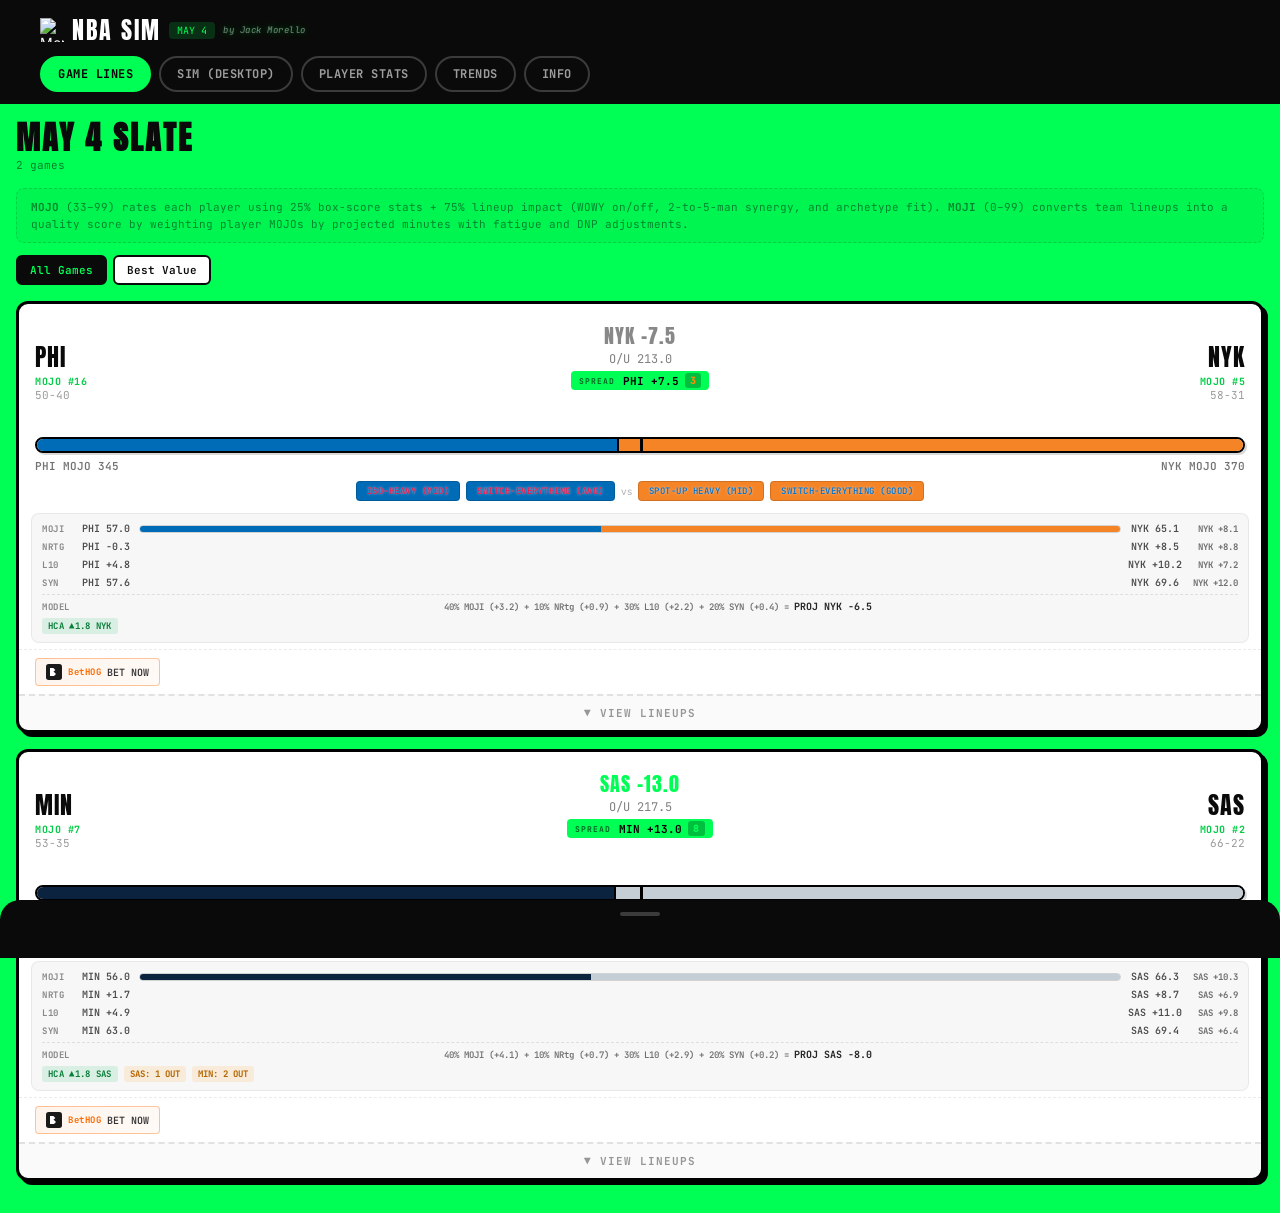
==== commit 14e62dba: "Auto-update lines — May 04 02:42 AM PST" ====
--- a/nba_sim.html
+++ b/nba_sim.html
@@ -3,7 +3,7 @@
 <head>
     <meta charset="UTF-8">
     <meta name="viewport" content="width=device-width, initial-scale=1.0, maximum-scale=1.0, user-scalable=no">
-    <title>NBA SIM // MAY 3</title>
+    <title>NBA SIM // MAY 4</title>
     <link rel="icon" type="image/svg+xml" href="/favicon.svg">
     <link rel="icon" type="image/png" sizes="32x32" href="/favicon-32.png">
     <link rel="apple-touch-icon" sizes="180x180" href="/apple-touch-icon.png">
@@ -2853,7 +2853,7 @@
                 <div class="logo">
                     <img src="/favicon.svg" alt="Morello Sims" style="width:24px;height:24px;">
                     <span class="logo-text">NBA SIM</span>
-                    <span class="logo-date">MAY 3</span>
+                    <span class="logo-date">MAY 4</span>
                     <span class="logo-credit">by Jack Morello</span>
                 </div>
                 <div class="top-picks">
@@ -2880,7 +2880,7 @@
         <!-- SLATE TAB -->
         <div class="tab-content active" id="tab-slate">
             <div class="section-header">
-                <h2>MAY 3 SLATE</h2>
+                <h2>MAY 4 SLATE</h2>
                 <span class="section-sub">2 games</span>
             </div>
             <div class="proj-disclaimer" style="margin-bottom:12px">
@@ -2892,51 +2892,51 @@
             </div>
             <div class="matchup-list" id="matchupList">
                 
-    <div class="matchup-card" data-conf="3" data-edge="0.5" data-total="201.5" data-idx="0">
+    <div class="matchup-card" data-conf="3" data-edge="1.0" data-total="213.0" data-idx="0">
         <div class="mc-header">
             <div class="mc-team mc-away">
-                <img src="https://cdn.nba.com/logos/nba/1610612753/global/L/logo.svg" class="mc-logo" alt="ORL" onerror="this.style.display='none'">
+                <img src="https://cdn.nba.com/logos/nba/1610612755/global/L/logo.svg" class="mc-logo" alt="PHI" onerror="this.style.display='none'">
                 <div class="mc-team-info">
-                    <span class="mc-abbr">ORL</span>
-                    <span class="mc-mojo-rank">MOJO #13</span>
-                    <span class="mc-record">49-41</span>
+                    <span class="mc-abbr">PHI</span>
+                    <span class="mc-mojo-rank">MOJO #16</span>
+                    <span class="mc-record">50-40</span>
                 </div>
             </div>
             <div class="mc-center">
-                <div class="mc-spread ma-premium" style="color:#888">DET -8.5</div>
-                <div class="mc-total">O/U 201.5</div>
-                <div class="mc-pick ma-premium"><span class="pick-label">SPREAD</span> ORL +8.5 <span class="mc-conf-num" style="color:#FF8C00">3</span></div>
-                <div class="mc-implied">ORL 96 — DET 105</div>
-                <div class="mc-sim-proj ma-premium">DET -8.0 (SIM) · EDGE 0.5 ORL</div>
+                <div class="mc-spread ma-premium" style="color:#888">NYK -7.5</div>
+                <div class="mc-total">O/U 213.0</div>
+                <div class="mc-pick ma-premium"><span class="pick-label">SPREAD</span> PHI +7.5 <span class="mc-conf-num" style="color:#FF8C00">3</span></div>
+                <div class="mc-implied">PHI 103 — NYK 110</div>
+                <div class="mc-sim-proj ma-premium">NYK -6.5 (SIM) · EDGE 1.0 PHI</div>
             </div>
             <div class="mc-team mc-home">
                 <div class="mc-team-info right">
-                    <span class="mc-abbr">DET</span>
-                    <span class="mc-mojo-rank">MOJO #3</span>
-                    <span class="mc-record">63-25</span>
+                    <span class="mc-abbr">NYK</span>
+                    <span class="mc-mojo-rank">MOJO #5</span>
+                    <span class="mc-record">58-31</span>
                 </div>
-                <img src="https://cdn.nba.com/logos/nba/1610612765/global/L/logo.svg" class="mc-logo" alt="DET" onerror="this.style.display='none'">
+                <img src="https://cdn.nba.com/logos/nba/1610612752/global/L/logo.svg" class="mc-logo" alt="NYK" onerror="this.style.display='none'">
             </div>
         </div>
 
         <!-- Tug of war bar -->
         <div class="tow-bar">
-            <div class="tow-fill tow-away" style="width:46.4%; background:#0077C0;"></div>
-            <div class="tow-fill tow-home" style="width:53.6%; background:#C8102E;"></div>
+            <div class="tow-fill tow-away" style="width:48.3%; background:#006BB6;"></div>
+            <div class="tow-fill tow-home" style="width:51.7%; background:#F58426;"></div>
             <div class="tow-mid"></div>
         </div>
         <div class="tow-labels">
-            <span>ORL MOJO 324</span>
-            <span>DET MOJO 375</span>
+            <span>PHI MOJO 345</span>
+            <span>NYK MOJO 370</span>
         </div>
 
         <!-- Schemes row -->
         <div class="mc-schemes">
-            <div class="scheme-tag" style="background:#0077C0; color:#C4CED4">Run-and-Gun (Mid)</div>
-            <div class="scheme-tag" style="background:#0077C0; color:#C4CED4">Blitz (Avg)</div>
+            <div class="scheme-tag" style="background:#006BB6; color:#ED174C">ISO-Heavy (Mid)</div>
+            <div class="scheme-tag" style="background:#006BB6; color:#ED174C">Switch-Everything (Avg)</div>
             <div class="scheme-divider">vs</div>
-            <div class="scheme-tag" style="background:#C8102E; color:#1D42BA">Post-Oriented (Mid)</div>
-            <div class="scheme-tag" style="background:#C8102E; color:#1D42BA">Rim-Protect (Elite)</div>
+            <div class="scheme-tag" style="background:#F58426; color:#0072CE">Spot-Up Heavy (Mid)</div>
+            <div class="scheme-tag" style="background:#F58426; color:#0072CE">Switch-Everything (Good)</div>
         </div>
 
         <!-- MOJI Breakdown -->
@@ -2944,43 +2944,43 @@
         <div class="moji-breakdown">
             <div class="moji-row">
                 <span class="moji-label">MOJI</span>
-                <span class="moji-val">ORL 57.8</span>
+                <span class="moji-val">PHI 57.0</span>
                 <div class="moji-bar-mini">
-                    <div class="moji-bar-away" style="width:46%; background:#0077C0;"></div>
-                    <div class="moji-bar-home" style="width:54%; background:#C8102E;"></div>
+                    <div class="moji-bar-away" style="width:47%; background:#006BB6;"></div>
+                    <div class="moji-bar-home" style="width:53%; background:#F58426;"></div>
                 </div>
-                <span class="moji-val">DET 68.1</span>
-                <span class="moji-edge-sm">DET +10.3</span>
+                <span class="moji-val">NYK 65.1</span>
+                <span class="moji-edge-sm">NYK +8.1</span>
             </div>
             <div class="moji-row">
                 <span class="moji-label">NRtg</span>
-                <span class="moji-val">ORL +0.2</span>
+                <span class="moji-val">PHI -0.3</span>
                 <div class="moji-mid-spacer"></div>
-                <span class="moji-val">DET +9.1</span>
-                <span class="moji-edge-sm">DET +8.9</span>
+                <span class="moji-val">NYK +8.5</span>
+                <span class="moji-edge-sm">NYK +8.8</span>
             </div>
             <div class="moji-row">
                 <span class="moji-label">L10</span>
-                <span class="moji-val">ORL -1.2</span>
+                <span class="moji-val">PHI +4.8</span>
                 <div class="moji-mid-spacer"></div>
-                <span class="moji-val">DET +4.8</span>
-                <span class="moji-edge-sm">DET +8.4</span>
+                <span class="moji-val">NYK +10.2</span>
+                <span class="moji-edge-sm">NYK +7.2</span>
             </div>
             <div class="moji-row">
                 <span class="moji-label">SYN</span>
-                <span class="moji-val">ORL 55.4</span>
+                <span class="moji-val">PHI 57.6</span>
                 <div class="moji-mid-spacer"></div>
-                <span class="moji-val">DET 70.9</span>
-                <span class="moji-edge-sm">DET +15.5</span>
+                <span class="moji-val">NYK 69.6</span>
+                <span class="moji-edge-sm">NYK +12.0</span>
             </div>
             <div class="moji-row moji-model-row ma-premium">
                 <span class="moji-label">MODEL</span>
-                <span class="moji-model-formula">40% MOJI (+4.1) + 10% NRtg (+0.9) + 30% L10 (+2.5) + 20% SYN (+0.5) = <strong>PROJ DET -8.0</strong></span>
+                <span class="moji-model-formula">40% MOJI (+3.2) + 10% NRtg (+0.9) + 30% L10 (+2.2) + 20% SYN (+0.4) = <strong>PROJ NYK -6.5</strong></span>
             </div>
             <div class="moji-row moji-tags">
-                <span class="hca-badge">HCA ▲1.8 DET</span>
+                <span class="hca-badge">HCA ▲1.8 NYK</span>
                 
-                <span class="out-badge">DET: 1 OUT</span><span class="out-badge">ORL: 2 OUT</span>
+                
             </div>
         </div>
 
@@ -3003,960 +3003,960 @@
         <!-- Expanded lineup section -->
         <div class="mc-expanded" style="display:none">
             <div class="lineup-half">
-                <div class="lineup-team-header" style="border-color:#0077C0">ORL Magic</div>
+                <div class="lineup-team-header" style="border-color:#006BB6">PHI 76ers</div>
                 
     <div class="player-row starter " onclick="openPlayerSheet(this)"
-         data-name="Paolo Banchero" data-arch="Small-Ball 4" data-mojo="65" data-range="62-67"
-         data-pts="22.0" data-ast="5.0" data-reb="8.6"
-         data-stl="0.7" data-blk="0.6" data-ts="56.3"
-         data-net="-0.3" data-usg="27.4" data-mpg="34.9"
-         data-team="ORL" data-pid="1631094"
-         data-scoring-pct="43.0" data-playmaking-pct="15.0"
-         data-defense-pct="26.0" data-efficiency-pct="36.0"
-         data-impact-pct="-1.0"
-         data-raw-mojo="65" data-solo-impact="38.17"
-         data-syn-score="45.05" data-fit-score="45.04"
+         data-name="Tyrese Maxey" data-arch="Scoring Guard" data-mojo="76" data-range="73-78"
+         data-pts="29.0" data-ast="6.7" data-reb="4.1"
+         data-stl="2.0" data-blk="0.8" data-ts="58.9"
+         data-net="1.2" data-usg="28.9" data-mpg="38.3"
+         data-team="PHI" data-pid="1630178"
+         data-scoring-pct="47.0" data-playmaking-pct="16.0"
+         data-defense-pct="46.0" data-efficiency-pct="32.0"
+         data-impact-pct="6.0"
+         data-raw-mojo="79" data-solo-impact="50.67"
+         data-syn-score="56.25" data-fit-score="56.25"
          data-inj-delta="0"
-         data-waste="0.0" data-mojo-gap="28"
-         data-breakout="12.3" data-role-mismatch="0"
-         data-intel="LOAD-BEARER: TS +0.57%/USG% (40g) | Best: OffRebound(1.565), Handoff(1.083), Postup(1.060) | SchFit=0.97 | Wasted: OffRebound(1.565)"
-         data-top-pairs="[&quot;J. Suggs (+67.4 SYN, 35 poss)&quot;, &quot;F. Wagner (+54.3 SYN, 40 poss)&quot;, &quot;G. Bitadze (+46.7 SYN, 19 poss)&quot;]">
-        <img src="https://cdn.nba.com/headshots/nba/latest/260x190/1631094.png" class="pr-face" onerror="this.style.display='none'">
+         data-waste="0.0" data-mojo-gap="26"
+         data-breakout="22.9" data-role-mismatch="0"
+         data-intel="LOAD-BEARER: TS +0.59%/USG% (54g) | Best: Misc(0.966), OffScreen(1.308), Handoff(1.158) | SchFit=1.12 | Wasted: Misc(0.966), OffScreen(1.308), Handoff(1.158), Cut(1.526)"
+         data-top-pairs="[&quot;J. Embiid (+69.9 SYN, 57 poss)&quot;, &quot;J. McCain (+65.9 SYN, 21 poss)&quot;, &quot;P. George (+55.1 SYN, 50 poss)&quot;]">
+        <img src="https://cdn.nba.com/headshots/nba/latest/260x190/1630178.png" class="pr-face" onerror="this.style.display='none'">
         <div class="pr-info">
-            <span class="pr-name">P. Banchero </span>
-            <span class="pr-meta">F ⚡ Small-Ball 4</span>
+            <span class="pr-name">T. Maxey </span>
+            <span class="pr-meta">G ⚡ Scoring Guard</span>
         </div>
         <div class="pr-stats">
-            <span>22p 5a 9r</span>
-            <span>35 mpg</span>
-        </div>
-        <div class="pr-mojo mojo-avg">
-            <span class="pr-mojo-num">65</span>
-            <span class="pr-mojo-range">62-67</span>
+            <span>29p 7a 4r</span>
+            <span>38 mpg</span>
+        </div>
+        <div class="pr-mojo mojo-good">
+            <span class="pr-mojo-num">76</span>
+            <span class="pr-mojo-range">73-78</span>
         </div>
     </div>
     <div class="player-row starter " onclick="openPlayerSheet(this)"
-         data-name="Desmond Bane" data-arch="Sharpshooter" data-mojo="68" data-range="65-73"
-         data-pts="20.4" data-ast="4.1" data-reb="4.2"
-         data-stl="1.0" data-blk="0.5" data-ts="60.6"
-         data-net="2.1" data-usg="22.6" data-mpg="34.2"
-         data-team="ORL" data-pid="1630217"
-         data-scoring-pct="41.0" data-playmaking-pct="12.0"
-         data-defense-pct="42.0" data-efficiency-pct="41.0"
-         data-impact-pct="11.0"
-         data-raw-mojo="67" data-solo-impact="61.09"
-         data-syn-score="53.61" data-fit-score="53.6"
+         data-name="VJ Edgecombe" data-arch="Defensive Specialist" data-mojo="64" data-range="60-75"
+         data-pts="15.3" data-ast="3.9" data-reb="5.5"
+         data-stl="1.5" data-blk="0.5" data-ts="53.5"
+         data-net="0.1" data-usg="19.1" data-mpg="35.1"
+         data-team="PHI" data-pid="1642845"
+         data-scoring-pct="37.0" data-playmaking-pct="14.0"
+         data-defense-pct="34.0" data-efficiency-pct="43.0"
+         data-impact-pct="1.0"
+         data-raw-mojo="58" data-solo-impact="85.44"
+         data-syn-score="52.12" data-fit-score="52.1"
          data-inj-delta="0"
-         data-waste="6.3" data-mojo-gap="18"
-         data-breakout="11.9" data-role-mismatch="0"
-         data-intel="LOAD-BEARER: TS +0.89%/USG% (51g) | Best: Cut(1.606), PRBallHandler(0.959), Misc(0.571) | SchFit=1.05 | Wasted: Cut(1.606)"
-         data-top-pairs="[&quot;J. Suggs (+62.9 SYN, 44 poss)&quot;, &quot;A. Black (+57.6 SYN, 43 poss)&quot;, &quot;W. Carter Jr. (+55.6 SYN, 50 poss)&quot;]">
-        <img src="https://cdn.nba.com/headshots/nba/latest/260x190/1630217.png" class="pr-face" onerror="this.style.display='none'">
+         data-waste="0.0" data-mojo-gap="6"
+         data-breakout="4.4" data-role-mismatch="0"
+         data-intel="LOAD-BEARER: TS -0.41%/USG% (52g) | Best: Misc(0.667), Cut(1.478), PRRollMan(1.192) | SchFit=0.94 | Wasted: Misc(0.667)"
+         data-top-pairs="[&quot;P. George (+55.9 SYN, 51 poss)&quot;, &quot;J. Embiid (+55.2 SYN, 53 poss)&quot;, &quot;T. Maxey (+54.9 SYN, 56 poss)&quot;]">
+        <img src="https://cdn.nba.com/headshots/nba/latest/260x190/1642845.png" class="pr-face" onerror="this.style.display='none'">
         <div class="pr-info">
-            <span class="pr-name">D. Bane </span>
-            <span class="pr-meta">G 🎯 Sharpshooter</span>
+            <span class="pr-name">V. Edgecombe </span>
+            <span class="pr-meta">G 🛡️ Defensive Specialist</span>
         </div>
         <div class="pr-stats">
-            <span>20p 4a 4r</span>
-            <span>34 mpg</span>
-        </div>
-        <div class="pr-mojo mojo-good">
-            <span class="pr-mojo-num">68</span>
-            <span class="pr-mojo-range">65-73</span>
+            <span>15p 4a 6r</span>
+            <span>35 mpg</span>
+        </div>
+        <div class="pr-mojo mojo-avg">
+            <span class="pr-mojo-num">64</span>
+            <span class="pr-mojo-range">60-75</span>
         </div>
     </div>
     <div class="player-row starter " onclick="openPlayerSheet(this)"
-         data-name="Wendell Carter Jr." data-arch="Stretch 5" data-mojo="61" data-range="58-68"
-         data-pts="11.5" data-ast="2.1" data-reb="7.6"
-         data-stl="0.8" data-blk="0.6" data-ts="60.7"
-         data-net="1.8" data-usg="15.3" data-mpg="29.5"
-         data-team="ORL" data-pid="1628976"
-         data-scoring-pct="31.0" data-playmaking-pct="9.0"
-         data-defense-pct="40.0" data-efficiency-pct="55.0"
-         data-impact-pct="9.0"
-         data-raw-mojo="58" data-solo-impact="50.85"
-         data-syn-score="54.64" data-fit-score="54.64"
-         data-inj-delta="-1"
-         data-waste="33.0" data-mojo-gap="8"
-         data-breakout="11.7" data-role-mismatch="0"
-         data-intel="DECAY: TS -1.21%/USG% (49g) | Best: OffRebound(1.355), Transition(1.339), PRRollMan(1.111) | SchFit=0.95 | Wasted: OffRebound(1.355)"
-         data-top-pairs="[&quot;J. Suggs (+64.4 SYN, 36 poss)&quot;, &quot;J. Isaac (+61.1 SYN, 18 poss)&quot;, &quot;D. Bane (+55.6 SYN, 50 poss)&quot;]">
-        <img src="https://cdn.nba.com/headshots/nba/latest/260x190/1628976.png" class="pr-face" onerror="this.style.display='none'">
+         data-name="Kelly Oubre Jr." data-arch="Stretch Forward" data-mojo="58" data-range="54-68"
+         data-pts="14.5" data-ast="1.8" data-reb="4.7"
+         data-stl="1.3" data-blk="0.5" data-ts="58.8"
+         data-net="-0.3" data-usg="17.6" data-mpg="32.8"
+         data-team="PHI" data-pid="1626162"
+         data-scoring-pct="37.0" data-playmaking-pct="7.0"
+         data-defense-pct="27.0" data-efficiency-pct="50.0"
+         data-impact-pct="-2.0"
+         data-raw-mojo="52" data-solo-impact="57.51"
+         data-syn-score="50.72" data-fit-score="50.7"
+         data-inj-delta="0"
+         data-waste="2.7" data-mojo-gap="12"
+         data-breakout="10.3" data-role-mismatch="0"
+         data-intel="LOAD-BEARER: TS +0.62%/USG% (32g) | Best: Handoff(1.500), Isolation(1.042), Spotup(1.146) | SchFit=1.05 | Wasted: Handoff(1.500)"
+         data-top-pairs="[&quot;J. Embiid (+66.0 SYN, 43 poss)&quot;, &quot;P. George (+62.2 SYN, 32 poss)&quot;, &quot;T. Maxey (+50.1 SYN, 58 poss)&quot;]">
+        <img src="https://cdn.nba.com/headshots/nba/latest/260x190/1626162.png" class="pr-face" onerror="this.style.display='none'">
         <div class="pr-info">
-            <span class="pr-name">W. Carter Jr. </span>
-            <span class="pr-meta">C-F 📐 Stretch 5</span>
+            <span class="pr-name">K. Oubre Jr. </span>
+            <span class="pr-meta">F-G 📐 Stretch Forward</span>
         </div>
         <div class="pr-stats">
-            <span>12p 2a 8r</span>
-            <span>30 mpg</span>
+            <span>14p 2a 5r</span>
+            <span>33 mpg</span>
         </div>
         <div class="pr-mojo mojo-avg">
-            <span class="pr-mojo-num">61</span><span class="pr-inj-delta inj-down">-1</span>
-            <span class="pr-mojo-range">58-68</span>
+            <span class="pr-mojo-num">58</span>
+            <span class="pr-mojo-range">54-68</span>
         </div>
     </div>
     <div class="player-row starter " onclick="openPlayerSheet(this)"
-         data-name="Jalen Suggs" data-arch="Scoring Guard" data-mojo="76" data-range="73-80"
-         data-pts="13.6" data-ast="5.4" data-reb="3.8"
-         data-stl="1.9" data-blk="0.8" data-ts="55.7"
-         data-net="6.7" data-usg="22.7" data-mpg="26.3"
-         data-team="ORL" data-pid="1630591"
-         data-scoring-pct="32.0" data-playmaking-pct="19.0"
-         data-defense-pct="85.0" data-efficiency-pct="43.0"
-         data-impact-pct="33.0"
-         data-raw-mojo="78" data-solo-impact="75.37"
-         data-syn-score="73.76" data-fit-score="73.78"
-         data-inj-delta="-2"
-         data-waste="0.0" data-mojo-gap="14"
-         data-breakout="15.5" data-role-mismatch="0"
-         data-intel="LOAD-BEARER: TS -0.28%/USG% (32g) | Best: OffScreen(1.615), Isolation(1.167), OffRebound(1.286) | SchFit=0.98 | Wasted: OffScreen(1.615), Isolation(1.167)"
-         data-top-pairs="[&quot;A. Black (+75.3 SYN, 26 poss)&quot;, &quot;P. Banchero (+67.4 SYN, 35 poss)&quot;, &quot;F. Wagner (+67.1 SYN, 45 poss)&quot;]">
-        <img src="https://cdn.nba.com/headshots/nba/latest/260x190/1630591.png" class="pr-face" onerror="this.style.display='none'">
+         data-name="Joel Embiid" data-arch="Versatile Big" data-mojo="76" data-range="73-81"
+         data-pts="26.6" data-ast="3.9" data-reb="7.5"
+         data-stl="0.6" data-blk="1.1" data-ts="60.6"
+         data-net="5.7" data-usg="33.8" data-mpg="31.2"
+         data-team="PHI" data-pid="203954"
+         data-scoring-pct="47.0" data-playmaking-pct="10.0"
+         data-defense-pct="32.0" data-efficiency-pct="36.0"
+         data-impact-pct="23.0"
+         data-raw-mojo="74" data-solo-impact="74.46"
+         data-syn-score="71.36" data-fit-score="71.37"
+         data-inj-delta="0"
+         data-waste="0.0" data-mojo-gap="19"
+         data-breakout="9.8" data-role-mismatch="0"
+         data-intel="LOAD-BEARER: TS +0.68%/USG% (30g) | Best: Isolation(1.086), OffScreen(1.167), Spotup(1.198) | SchFit=1.04 | Wasted: OffScreen(1.167)"
+         data-top-pairs="[&quot;T. Maxey (+69.9 SYN, 57 poss)&quot;, &quot;P. George (+69.3 SYN, 48 poss)&quot;, &quot;D. Barlow (+68.2 SYN, 37 poss)&quot;]">
+        <img src="https://cdn.nba.com/headshots/nba/latest/260x190/203954.png" class="pr-face" onerror="this.style.display='none'">
         <div class="pr-info">
-            <span class="pr-name">J. Suggs </span>
-            <span class="pr-meta">G ⚡ Scoring Guard</span>
+            <span class="pr-name">J. Embiid </span>
+            <span class="pr-meta">C-F 🔮 Versatile Big</span>
         </div>
         <div class="pr-stats">
-            <span>14p 5a 4r</span>
-            <span>26 mpg</span>
+            <span>27p 4a 8r</span>
+            <span>31 mpg</span>
         </div>
         <div class="pr-mojo mojo-good">
-            <span class="pr-mojo-num">76</span><span class="pr-inj-delta inj-down">-2</span>
-            <span class="pr-mojo-range">73-80</span>
+            <span class="pr-mojo-num">76</span>
+            <span class="pr-mojo-range">73-81</span>
         </div>
     </div>
     <div class="player-row starter " onclick="openPlayerSheet(this)"
-         data-name="Jamal Cain" data-arch="nan" data-mojo="48" data-range="45-71"
-         data-pts="2.5" data-ast="0.4" data-reb="0.7"
-         data-stl="0.2" data-blk="0" data-ts="51.0"
-         data-net="-0.1" data-usg="16.9" data-mpg="6.6"
-         data-team="ORL" data-pid="1631288"
-         data-scoring-pct="11.0" data-playmaking-pct="3.0"
-         data-defense-pct="19.0" data-efficiency-pct="77.0"
-         data-impact-pct="-3.0"
-         data-raw-mojo="33" data-solo-impact="59.94"
-         data-syn-score="48.2" data-fit-score="51.75"
-         data-inj-delta="3"
-         data-waste="0" data-mojo-gap="0"
-         data-breakout="0" data-role-mismatch="0"
-         data-intel=""
-         data-top-pairs="[]">
-        <img src="https://cdn.nba.com/headshots/nba/latest/260x190/1631288.png" class="pr-face" onerror="this.style.display='none'">
+         data-name="Paul George" data-arch="Stretch Forward" data-mojo="71" data-range="68-75"
+         data-pts="16.0" data-ast="3.7" data-reb="5.1"
+         data-stl="1.5" data-blk="0.5" data-ts="55.6"
+         data-net="5.7" data-usg="21.8" data-mpg="30.5"
+         data-team="PHI" data-pid="202331"
+         data-scoring-pct="37.0" data-playmaking-pct="13.0"
+         data-defense-pct="55.0" data-efficiency-pct="43.0"
+         data-impact-pct="26.0"
+         data-raw-mojo="69" data-solo-impact="69.76"
+         data-syn-score="65.12" data-fit-score="65.14"
+         data-inj-delta="0"
+         data-waste="0.0" data-mojo-gap="12"
+         data-breakout="6.1" data-role-mismatch="0"
+         data-intel="LOAD-BEARER: TS +0.44%/USG% (26g) | Best: PRBallHandler(1.186), Spotup(1.284), Misc(0.600) | SchFit=1.02"
+         data-top-pairs="[&quot;J. McCain (+69.9 SYN, 19 poss)&quot;, &quot;J. Embiid (+69.3 SYN, 48 poss)&quot;, &quot;Q. Grimes (+62.6 SYN, 33 poss)&quot;]">
+        <img src="https://cdn.nba.com/headshots/nba/latest/260x190/202331.png" class="pr-face" onerror="this.style.display='none'">
         <div class="pr-info">
-            <span class="pr-name">J. Cain </span>
-            <span class="pr-meta">F ◆ nan</span>
+            <span class="pr-name">P. George </span>
+            <span class="pr-meta">F 📐 Stretch Forward</span>
         </div>
         <div class="pr-stats">
-            <span>2p 0a 1r</span>
-            <span>7 mpg</span>
-        </div>
-        <div class="pr-mojo mojo-low">
-            <span class="pr-mojo-num">48</span><span class="pr-inj-delta inj-up">+3</span>
-            <span class="pr-mojo-range">45-71</span>
+            <span>16p 4a 5r</span>
+            <span>30 mpg</span>
+        </div>
+        <div class="pr-mojo mojo-good">
+            <span class="pr-mojo-num">71</span>
+            <span class="pr-mojo-range">68-75</span>
         </div>
     </div>
     <div class="player-row bench " onclick="openPlayerSheet(this)"
-         data-name="Anthony Black" data-arch="Sharpshooter" data-mojo="62" data-range="59-70"
-         data-pts="15.3" data-ast="3.8" data-reb="3.9"
-         data-stl="1.4" data-blk="0.7" data-ts="55.2"
-         data-net="0.7" data-usg="21.8" data-mpg="30.7"
-         data-team="ORL" data-pid="1641710"
-         data-scoring-pct="36.0" data-playmaking-pct="14.0"
-         data-defense-pct="40.0" data-efficiency-pct="44.0"
-         data-impact-pct="4.0"
-         data-raw-mojo="59" data-solo-impact="61.09"
-         data-syn-score="53.28" data-fit-score="53.25"
-         data-inj-delta="-1"
-         data-waste="0.0" data-mojo-gap="17"
-         data-breakout="10.3" data-role-mismatch="0"
-         data-intel="LOAD-BEARER: TS +0.55%/USG% (51g) | Best: Cut(1.526), OffScreen(1.125), Transition(1.223) | SchFit=0.97 | Wasted: Cut(1.526)"
-         data-top-pairs="[&quot;J. Suggs (+75.3 SYN, 26 poss)&quot;, &quot;F. Wagner (+58.6 SYN, 35 poss)&quot;, &quot;D. Bane (+57.6 SYN, 43 poss)&quot;]">
-        <img src="https://cdn.nba.com/headshots/nba/latest/260x190/1641710.png" class="pr-face" onerror="this.style.display='none'">
+         data-name="Quentin Grimes" data-arch="Sharpshooter" data-mojo="59" data-range="56-71"
+         data-pts="12.7" data-ast="3.4" data-reb="3.6"
+         data-stl="0.9" data-blk="0.4" data-ts="59.5"
+         data-net="-0.4" data-usg="17.3" data-mpg="29.6"
+         data-team="PHI" data-pid="1629656"
+         data-scoring-pct="32.0" data-playmaking-pct="13.0"
+         data-defense-pct="33.0" data-efficiency-pct="50.0"
+         data-impact-pct="-3.0"
+         data-raw-mojo="53" data-solo-impact="71.99"
+         data-syn-score="50.47" data-fit-score="50.48"
+         data-inj-delta="0"
+         data-waste="6.9" data-mojo-gap="6"
+         data-breakout="10.6" data-role-mismatch="0"
+         data-intel="LOAD-BEARER: TS +0.21%/USG% (50g) | Best: Spotup(1.142), Cut(1.400), Handoff(1.000) | SchFit=1.01"
+         data-top-pairs="[&quot;P. George (+62.6 SYN, 33 poss)&quot;, &quot;J. Embiid (+54.9 SYN, 31 poss)&quot;, &quot;T. Maxey (+54.5 SYN, 44 poss)&quot;]">
+        <img src="https://cdn.nba.com/headshots/nba/latest/260x190/1629656.png" class="pr-face" onerror="this.style.display='none'">
         <div class="pr-info">
-            <span class="pr-name">A. Black </span>
+            <span class="pr-name">Q. Grimes </span>
             <span class="pr-meta">G 🎯 Sharpshooter</span>
         </div>
         <div class="pr-stats">
-            <span>15p 4a 4r</span>
-            <span>31 mpg</span>
+            <span>13p 3a 4r</span>
+            <span>30 mpg</span>
         </div>
         <div class="pr-mojo mojo-avg">
-            <span class="pr-mojo-num">62</span><span class="pr-inj-delta inj-down">-1</span>
-            <span class="pr-mojo-range">59-70</span>
+            <span class="pr-mojo-num">59</span>
+            <span class="pr-mojo-range">56-71</span>
         </div>
     </div>
     <div class="player-row bench " onclick="openPlayerSheet(this)"
-         data-name="Tristan da Silva" data-arch="Stretch Big" data-mojo="57" data-range="50-69"
-         data-pts="9.1" data-ast="1.4" data-reb="3.6"
-         data-stl="0.9" data-blk="0.3" data-ts="56.6"
-         data-net="1.6" data-usg="15.6" data-mpg="23.6"
-         data-team="ORL" data-pid="1641783"
-         data-scoring-pct="28.0" data-playmaking-pct="7.0"
-         data-defense-pct="46.0" data-efficiency-pct="59.0"
-         data-impact-pct="11.0"
-         data-raw-mojo="51" data-solo-impact="70.84"
-         data-syn-score="48.21" data-fit-score="48.23"
+         data-name="Dominick Barlow" data-arch="Traditional PF" data-mojo="54" data-range="46-66"
+         data-pts="8.1" data-ast="1.2" data-reb="4.7"
+         data-stl="1.0" data-blk="0.7" data-ts="59.7"
+         data-net="-0.8" data-usg="12.9" data-mpg="24.1"
+         data-team="PHI" data-pid="1631230"
+         data-scoring-pct="26.0" data-playmaking-pct="6.0"
+         data-defense-pct="36.0" data-efficiency-pct="63.0"
+         data-impact-pct="-6.0"
+         data-raw-mojo="46" data-solo-impact="57.02"
+         data-syn-score="53.61" data-fit-score="53.61"
          data-inj-delta="0"
-         data-waste="1.6" data-mojo-gap="11"
-         data-breakout="18.1" data-role-mismatch="0"
-         data-intel="LOAD-BEARER: TS +2.46%/USG% (42g) | Best: Misc(0.867), PRRollMan(1.450), OffScreen(1.000) | SchFit=0.91 | Wasted: Misc(0.867), PRRollMan(1.450)"
-         data-top-pairs="[&quot;F. Wagner (+53.9 SYN, 33 poss)&quot;, &quot;J. Suggs (+53.1 SYN, 23 poss)&quot;, &quot;G. Bitadze (+51.0 SYN, 22 poss)&quot;]">
-        <img src="https://cdn.nba.com/headshots/nba/latest/260x190/1641783.png" class="pr-face" onerror="this.style.display='none'">
+         data-waste="28.1" data-mojo-gap="4"
+         data-breakout="14.6" data-role-mismatch="0"
+         data-intel="LOAD-BEARER: TS +0.01%/USG% (41g) | Best: Transition(1.531), OffRebound(1.275), Cut(1.386) | SchFit=0.97"
+         data-top-pairs="[&quot;J. Embiid (+68.2 SYN, 37 poss)&quot;, &quot;P. George (+57.9 SYN, 27 poss)&quot;, &quot;T. Maxey (+54.7 SYN, 43 poss)&quot;]">
+        <img src="https://cdn.nba.com/headshots/nba/latest/260x190/1631230.png" class="pr-face" onerror="this.style.display='none'">
         <div class="pr-info">
-            <span class="pr-name">T. da Silva </span>
-            <span class="pr-meta">F 📐 Stretch Big</span>
+            <span class="pr-name">D. Barlow </span>
+            <span class="pr-meta">F 🏋️ Traditional PF</span>
         </div>
         <div class="pr-stats">
-            <span>9p 1a 4r</span>
+            <span>8p 1a 5r</span>
             <span>24 mpg</span>
         </div>
         <div class="pr-mojo mojo-avg">
-            <span class="pr-mojo-num">57</span>
-            <span class="pr-mojo-range">50-69</span>
+            <span class="pr-mojo-num">54</span>
+            <span class="pr-mojo-range">46-66</span>
         </div>
     </div>
     <div class="player-row bench " onclick="openPlayerSheet(this)"
-         data-name="Goga Bitadze" data-arch="Rim Protector" data-mojo="58" data-range="52-73"
-         data-pts="5.9" data-ast="1.2" data-reb="5.0"
-         data-stl="0.7" data-blk="1.1" data-ts="71.8"
-         data-net="1.8" data-usg="12.0" data-mpg="15.6"
-         data-team="ORL" data-pid="1629048"
-         data-scoring-pct="18.0" data-playmaking-pct="5.0"
-         data-defense-pct="51.0" data-efficiency-pct="72.0"
-         data-impact-pct="14.0"
-         data-raw-mojo="53" data-solo-impact="70.54"
-         data-syn-score="52.4" data-fit-score="52.44"
-         data-inj-delta="-2"
-         data-waste="267.0" data-mojo-gap="23"
-         data-breakout="70.2" data-role-mismatch="1"
-         data-intel="LOAD-BEARER: TS +0.99%/USG% (24g) | Best: Misc(0.889), Transition(1.556), PRRollMan(1.500) | SchFit=1.33 | Wasted: Misc(0.889), PRRollMan(1.500), Cut(1.583)"
-         data-top-pairs="[&quot;F. Wagner (+55.9 SYN, 23 poss)&quot;, &quot;A. Black (+53.6 SYN, 21 poss)&quot;, &quot;T. da Silva (+51.0 SYN, 22 poss)&quot;]">
-        <img src="https://cdn.nba.com/headshots/nba/latest/260x190/1629048.png" class="pr-face" onerror="this.style.display='none'">
+         data-name="Andre Drummond" data-arch="Rim Protector" data-mojo="44" data-range="38-59"
+         data-pts="6.6" data-ast="1.0" data-reb="8.5"
+         data-stl="0.6" data-blk="0.8" data-ts="54.9"
+         data-net="-6.7" data-usg="14.5" data-mpg="19.5"
+         data-team="PHI" data-pid="203083"
+         data-scoring-pct="23.0" data-playmaking-pct="5.0"
+         data-defense-pct="19.0" data-efficiency-pct="65.0"
+         data-impact-pct="-74.0"
+         data-raw-mojo="35" data-solo-impact="50.77"
+         data-syn-score="37.0" data-fit-score="37.0"
+         data-inj-delta="0"
+         data-waste="2.2" data-mojo-gap="22"
+         data-breakout="7.4" data-role-mismatch="0"
+         data-intel="DECAY: TS -0.87%/USG% (32g) | Best: Misc(0.593), Cut(1.367), Transition(1.125) | SchFit=0.93"
+         data-top-pairs="[&quot;J. Edwards (+47.6 SYN, 18 poss)&quot;, &quot;T. Watford (+47.3 SYN, 22 poss)&quot;, &quot;V. Edgecombe (+44.7 SYN, 30 poss)&quot;]">
+        <img src="https://cdn.nba.com/headshots/nba/latest/260x190/203083.png" class="pr-face" onerror="this.style.display='none'">
         <div class="pr-info">
-            <span class="pr-name">G. Bitadze </span>
-            <span class="pr-meta">C-F 🏰 Rim Protector</span>
+            <span class="pr-name">A. Drummond </span>
+            <span class="pr-meta">C 🏰 Rim Protector</span>
         </div>
         <div class="pr-stats">
-            <span>6p 1a 5r</span>
-            <span>16 mpg</span>
-        </div>
-        <div class="pr-mojo mojo-avg">
-            <span class="pr-mojo-num">58</span><span class="pr-inj-delta inj-down">-2</span>
-            <span class="pr-mojo-range">52-73</span>
+            <span>7p 1a 8r</span>
+            <span>20 mpg</span>
+        </div>
+        <div class="pr-mojo mojo-low">
+            <span class="pr-mojo-num">44</span>
+            <span class="pr-mojo-range">38-59</span>
         </div>
     </div>
     <div class="player-row bench " onclick="openPlayerSheet(this)"
-         data-name="Jevon Carter" data-arch="Combo Guard" data-mojo="48" data-range="45-74"
-         data-pts="5.8" data-ast="1.5" data-reb="1.5"
-         data-stl="0.6" data-blk="0.2" data-ts="54.0"
-         data-net="-3.9" data-usg="17.7" data-mpg="14.2"
-         data-team="ORL" data-pid="1628975"
-         data-scoring-pct="21.0" data-playmaking-pct="8.0"
-         data-defense-pct="16.0" data-efficiency-pct="64.0"
-         data-impact-pct="-133.0"
-         data-raw-mojo="33" data-solo-impact="59.22"
-         data-syn-score="48.2" data-fit-score="51.75"
-         data-inj-delta="3"
-         data-waste="0.0" data-mojo-gap="13"
-         data-breakout="6.2" data-role-mismatch="0"
-         data-intel="Best: Transition(1.522), Spotup(0.911), PRBallHandler(0.632) | SchFit=0.99"
-         data-top-pairs="[]">
-        <img src="https://cdn.nba.com/headshots/nba/latest/260x190/1628975.png" class="pr-face" onerror="this.style.display='none'">
-        <div class="pr-info">
-            <span class="pr-name">J. Carter </span>
-            <span class="pr-meta">G 🔄 Combo Guard</span>
-        </div>
-        <div class="pr-stats">
-            <span>6p 2a 2r</span>
-            <span>14 mpg</span>
-        </div>
-        <div class="pr-mojo mojo-low">
-            <span class="pr-mojo-num">48</span><span class="pr-inj-delta inj-up">+3</span>
-            <span class="pr-mojo-range">45-74</span>
-        </div>
-    </div>
-    <div class="player-row bench " onclick="openPlayerSheet(this)"
-         data-name="Noah Penda" data-arch="Athletic Wing" data-mojo="42" data-range="34-60"
-         data-pts="4.5" data-ast="1.1" data-reb="3.7"
-         data-stl="0.5" data-blk="0.4" data-ts="52.3"
-         data-net="-1.2" data-usg="14.9" data-mpg="13.6"
-         data-team="ORL" data-pid="1642869"
-         data-scoring-pct="18.0" data-playmaking-pct="6.0"
-         data-defense-pct="23.0" data-efficiency-pct="69.0"
-         data-impact-pct="-16.0"
-         data-raw-mojo="33" data-solo-impact="54.6"
-         data-syn-score="23.52" data-fit-score="23.46"
-         data-inj-delta="1"
-         data-waste="0.0" data-mojo-gap="21"
-         data-breakout="8.6" data-role-mismatch="0"
-         data-intel="Best: Transition(1.115), Spotup(1.025), Isolation(0.846) | SchFit=0.87"
-         data-top-pairs="[&quot;D. Bane (+40.9 SYN, 19 poss)&quot;, &quot;P. Banchero (+19.4 SYN, 18 poss)&quot;]">
-        <img src="https://cdn.nba.com/headshots/nba/latest/260x190/1642869.png" class="pr-face" onerror="this.style.display='none'">
-        <div class="pr-info">
-            <span class="pr-name">N. Penda </span>
-            <span class="pr-meta">G-F 💨 Athletic Wing</span>
-        </div>
-        <div class="pr-stats">
-            <span>4p 1a 4r</span>
-            <span>14 mpg</span>
-        </div>
-        <div class="pr-mojo mojo-low">
-            <span class="pr-mojo-num">42</span><span class="pr-inj-delta inj-up">+1</span>
-            <span class="pr-mojo-range">34-60</span>
-        </div>
-    </div>
-    <div class="player-row bench " onclick="openPlayerSheet(this)"
-         data-name="Moritz Wagner" data-arch="nan" data-mojo="45" data-range="34-65"
-         data-pts="8.6" data-ast="0.9" data-reb="3.1"
-         data-stl="0.6" data-blk="0" data-ts="59.7"
-         data-net="-5.5" data-usg="25.0" data-mpg="12.8"
-         data-team="ORL" data-pid="1629021"
-         data-scoring-pct="26.0" data-playmaking-pct="4.0"
-         data-defense-pct="10.0" data-efficiency-pct="60.0"
-         data-impact-pct="-229.0"
-         data-raw-mojo="33" data-solo-impact="69.81"
-         data-syn-score="48.2" data-fit-score="51.75"
-         data-inj-delta="0"
-         data-waste="1.4" data-mojo-gap="33"
-         data-breakout="22.3" data-role-mismatch="1"
-         data-intel="Best: Transition(1.667), PRRollMan(1.412), Postup(1.182) | SchFit=1.14 | Wasted: PRRollMan(1.412), Postup(1.182)"
-         data-top-pairs="[]">
-        <img src="https://cdn.nba.com/headshots/nba/latest/260x190/1629021.png" class="pr-face" onerror="this.style.display='none'">
-        <div class="pr-info">
-            <span class="pr-name">M. Wagner </span>
-            <span class="pr-meta">F-C ◆ nan</span>
-        </div>
-        <div class="pr-stats">
-            <span>9p 1a 3r</span>
-            <span>13 mpg</span>
-        </div>
-        <div class="pr-mojo mojo-low">
-            <span class="pr-mojo-num">45</span>
-            <span class="pr-mojo-range">34-65</span>
-        </div>
-    </div>
-    <div class="player-row bench " onclick="openPlayerSheet(this)"
-         data-name="Jett Howard" data-arch="Combo Guard" data-mojo="48" data-range="45-72"
-         data-pts="5.0" data-ast="0.8" data-reb="1.5"
-         data-stl="0.2" data-blk="0.2" data-ts="53.4"
-         data-net="-1.2" data-usg="16.9" data-mpg="11.6"
-         data-team="ORL" data-pid="1641724"
-         data-scoring-pct="19.0" data-playmaking-pct="5.0"
-         data-defense-pct="6.0" data-efficiency-pct="68.0"
-         data-impact-pct="-26.0"
-         data-raw-mojo="33" data-solo-impact="63.54"
-         data-syn-score="48.2" data-fit-score="51.75"
-         data-inj-delta="3"
-         data-waste="0.0" data-mojo-gap="11"
-         data-breakout="7.1" data-role-mismatch="0"
-         data-intel="Best: Spotup(1.194), PRBallHandler(0.818), Transition(0.760) | SchFit=0.91"
-         data-top-pairs="[]">
-        <img src="https://cdn.nba.com/headshots/nba/latest/260x190/1641724.png" class="pr-face" onerror="this.style.display='none'">
-        <div class="pr-info">
-            <span class="pr-name">J. Howard </span>
-            <span class="pr-meta">G 🔄 Combo Guard</span>
-        </div>
-        <div class="pr-stats">
-            <span>5p 1a 2r</span>
-            <span>12 mpg</span>
-        </div>
-        <div class="pr-mojo mojo-low">
-            <span class="pr-mojo-num">48</span><span class="pr-inj-delta inj-up">+3</span>
-            <span class="pr-mojo-range">45-72</span>
-        </div>
-    </div>
-    <div class="player-row bench " onclick="openPlayerSheet(this)"
-         data-name="Jase Richardson" data-arch="Sharpshooter" data-mojo="44" data-range="34-62"
-         data-pts="4.6" data-ast="1.2" data-reb="1.2"
-         data-stl="0.3" data-blk="0" data-ts="56.3"
-         data-net="1.2" data-usg="16.3" data-mpg="11.5"
-         data-team="ORL" data-pid="1642859"
-         data-scoring-pct="17.0" data-playmaking-pct="7.0"
-         data-defense-pct="20.0" data-efficiency-pct="69.0"
-         data-impact-pct="18.0"
-         data-raw-mojo="33" data-solo-impact="60.46"
-         data-syn-score="40.96" data-fit-score="40.93"
-         data-inj-delta="0"
-         data-waste="0.7" data-mojo-gap="11"
-         data-breakout="9.2" data-role-mismatch="0"
-         data-intel="Best: Misc(0.636), Handoff(1.091), Spotup(1.148) | SchFit=0.98 | Wasted: Misc(0.636)"
-         data-top-pairs="[&quot;D. Bane (+42.5 SYN, 16 poss)&quot;]">
-        <img src="https://cdn.nba.com/headshots/nba/latest/260x190/1642859.png" class="pr-face" onerror="this.style.display='none'">
-        <div class="pr-info">
-            <span class="pr-name">J. Richardson </span>
-            <span class="pr-meta">G 🎯 Sharpshooter</span>
-        </div>
-        <div class="pr-stats">
-            <span>5p 1a 1r</span>
-            <span>12 mpg</span>
-        </div>
-        <div class="pr-mojo mojo-low">
-            <span class="pr-mojo-num">44</span>
-            <span class="pr-mojo-range">34-62</span>
-        </div>
-    </div>
-    <div class="player-row bench player-out" onclick="openPlayerSheet(this)"
-         data-name="Franz Wagner" data-arch="Small-Ball 4" data-mojo="68" data-range="65-75"
-         data-pts="21.3" data-ast="3.6" data-reb="5.8"
-         data-stl="1.1" data-blk="0.3" data-ts="59.1"
-         data-net="1.7" data-usg="25.1" data-mpg="31.8"
-         data-team="ORL" data-pid="1630532"
-         data-scoring-pct="43.0" data-playmaking-pct="11.0"
-         data-defense-pct="35.0" data-efficiency-pct="40.0"
-         data-impact-pct="9.0"
-         data-raw-mojo="65" data-solo-impact="68.74"
-         data-syn-score="61.07" data-fit-score="61.06"
-         data-inj-delta="0"
-         data-waste="1.9" data-mojo-gap="24"
-         data-breakout="16.5" data-role-mismatch="0"
-         data-intel="LOAD-BEARER: TS +0.68%/USG% (24g) | Best: Misc(0.773), PRRollMan(1.500), Transition(1.433) | SchFit=1.06 | Wasted: Misc(0.773), PRRollMan(1.500)"
-         data-top-pairs="[&quot;J. Suggs (+67.1 SYN, 45 poss)&quot;, &quot;A. Black (+58.6 SYN, 35 poss)&quot;, &quot;G. Bitadze (+55.9 SYN, 23 poss)&quot;]">
-        <img src="https://cdn.nba.com/headshots/nba/latest/260x190/1630532.png" class="pr-face" onerror="this.style.display='none'">
-        <div class="pr-info">
-            <span class="pr-name">F. Wagner <span class="rw-status-badge rw-out">OUT</span></span>
-            <span class="pr-meta">F ⚡ Small-Ball 4</span>
-        </div>
-        <div class="pr-stats">
-            <span>21p 4a 6r</span>
-            <span>32 mpg</span>
-        </div>
-        <div class="pr-mojo mojo-good">
-            <span class="pr-mojo-num">68</span>
-            <span class="pr-mojo-range">65-75</span>
-        </div>
-    </div>
-    <div class="player-row bench player-out" onclick="openPlayerSheet(this)"
-         data-name="Jonathan Isaac" data-arch="Traditional PF" data-mojo="51" data-range="36-68"
-         data-pts="2.6" data-ast="0.4" data-reb="2.6"
-         data-stl="0.4" data-blk="0.6" data-ts="50.2"
-         data-net="-1.2" data-usg="11.9" data-mpg="10.2"
-         data-team="ORL" data-pid="1628371"
-         data-scoring-pct="12.0" data-playmaking-pct="3.0"
-         data-defense-pct="59.0" data-efficiency-pct="78.0"
-         data-impact-pct="-23.0"
-         data-raw-mojo="41" data-solo-impact="62.63"
-         data-syn-score="67.82" data-fit-score="67.76"
-         data-inj-delta="0"
-         data-waste="0.0" data-mojo-gap="4"
-         data-breakout="3.2" data-role-mismatch="0"
-         data-intel="Best: Transition(1.267), OffRebound(1.111), Cut(1.263) | SchFit=0.87"
-         data-top-pairs="[&quot;W. Carter Jr. (+61.1 SYN, 18 poss)&quot;]">
-        <img src="https://cdn.nba.com/headshots/nba/latest/260x190/1628371.png" class="pr-face" onerror="this.style.display='none'">
-        <div class="pr-info">
-            <span class="pr-name">J. Isaac <span class="rw-status-badge rw-out">OUT</span></span>
-            <span class="pr-meta">F 🏋️ Traditional PF</span>
-        </div>
-        <div class="pr-stats">
-            <span>3p 0a 3r</span>
-            <span>10 mpg</span>
-        </div>
-        <div class="pr-mojo mojo-low">
-            <span class="pr-mojo-num">51</span>
-            <span class="pr-mojo-range">36-68</span>
-        </div>
-    </div>
-            </div>
-            <div class="lineup-half">
-                <div class="lineup-team-header" style="border-color:#C8102E">DET Pistons</div>
-                
-    <div class="player-row starter " onclick="openPlayerSheet(this)"
-         data-name="Cade Cunningham" data-arch="Playmaking Guard" data-mojo="89" data-range="86-91"
-         data-pts="25.2" data-ast="9.8" data-reb="5.8"
-         data-stl="1.5" data-blk="0.9" data-ts="55.9"
-         data-net="10.3" data-usg="30.1" data-mpg="35.2"
-         data-team="DET" data-pid="1630595"
-         data-scoring-pct="40.0" data-playmaking-pct="24.0"
-         data-defense-pct="67.0" data-efficiency-pct="30.0"
-         data-impact-pct="35.0"
-         data-raw-mojo="94" data-solo-impact="71.21"
-         data-syn-score="80.36" data-fit-score="80.35"
-         data-inj-delta="-1"
-         data-waste="0.0" data-mojo-gap="13"
-         data-breakout="5.3" data-role-mismatch="0"
-         data-intel="LOAD-BEARER: TS +0.07%/USG% (48g) | Best: Misc(0.608), PRBallHandler(0.977), Postup(1.119) | SchFit=0.97"
-         data-top-pairs="[&quot;J. Duren (+77.1 SYN, 50 poss)&quot;, &quot;A. Thompson (+74.5 SYN, 42 poss)&quot;, &quot;D. Robinson (+72.3 SYN, 49 poss)&quot;]">
-        <img src="https://cdn.nba.com/headshots/nba/latest/260x190/1630595.png" class="pr-face" onerror="this.style.display='none'">
-        <div class="pr-info">
-            <span class="pr-name">C. Cunningham </span>
-            <span class="pr-meta">G 🎯 Playmaking Guard</span>
-        </div>
-        <div class="pr-stats">
-            <span>25p 10a 6r</span>
-            <span>35 mpg</span>
-        </div>
-        <div class="pr-mojo mojo-elite">
-            <span class="pr-mojo-num">89</span><span class="pr-inj-delta inj-down">-1</span>
-            <span class="pr-mojo-range">86-91</span>
-        </div>
-    </div>
-    <div class="player-row starter " onclick="openPlayerSheet(this)"
-         data-name="Tobias Harris" data-arch="Stretch Forward" data-mojo="67" data-range="62-76"
-         data-pts="13.4" data-ast="2.2" data-reb="5.3"
-         data-stl="1.0" data-blk="0.3" data-ts="56.0"
-         data-net="6.8" data-usg="18.0" data-mpg="28.6"
-         data-team="DET" data-pid="202699"
-         data-scoring-pct="36.0" data-playmaking-pct="9.0"
-         data-defense-pct="49.0" data-efficiency-pct="50.0"
-         data-impact-pct="30.0"
-         data-raw-mojo="63" data-solo-impact="58.62"
-         data-syn-score="79.27" data-fit-score="79.26"
-         data-inj-delta="-1"
-         data-waste="1.2" data-mojo-gap="6"
-         data-breakout="13.5" data-role-mismatch="0"
-         data-intel="LOAD-BEARER: TS +1.27%/USG% (38g) | Best: Postup(1.181), Spotup(1.181), Transition(1.103) | SchFit=0.96 | Wasted: Postup(1.181)"
-         data-top-pairs="[&quot;J. Duren (+77.8 SYN, 41 poss)&quot;, &quot;D. Robinson (+71.6 SYN, 42 poss)&quot;, &quot;A. Thompson (+70.7 SYN, 42 poss)&quot;]">
-        <img src="https://cdn.nba.com/headshots/nba/latest/260x190/202699.png" class="pr-face" onerror="this.style.display='none'">
-        <div class="pr-info">
-            <span class="pr-name">T. Harris </span>
-            <span class="pr-meta">F 📐 Stretch Forward</span>
-        </div>
-        <div class="pr-stats">
-            <span>13p 2a 5r</span>
-            <span>29 mpg</span>
-        </div>
-        <div class="pr-mojo mojo-good">
-            <span class="pr-mojo-num">67</span><span class="pr-inj-delta inj-down">-1</span>
-            <span class="pr-mojo-range">62-76</span>
-        </div>
-    </div>
-    <div class="player-row starter " onclick="openPlayerSheet(this)"
-         data-name="Duncan Robinson" data-arch="Stretch Forward" data-mojo="66" data-range="58-79"
-         data-pts="12.0" data-ast="2.0" data-reb="2.6"
-         data-stl="0.6" data-blk="0.3" data-ts="60.9"
-         data-net="8.4" data-usg="15.0" data-mpg="28.0"
-         data-team="DET" data-pid="1629130"
-         data-scoring-pct="32.0" data-playmaking-pct="8.0"
-         data-defense-pct="38.0" data-efficiency-pct="55.0"
-         data-impact-pct="39.0"
-         data-raw-mojo="58" data-solo-impact="84.13"
-         data-syn-score="78.79" data-fit-score="78.79"
-         data-inj-delta="-1"
-         data-waste="34.8" data-mojo-gap="-2"
-         data-breakout="21.7" data-role-mismatch="0"
-         data-intel="LOAD-BEARER: TS +0.62%/USG% (50g) | Best: Misc(1.238), Spotup(1.350), PRRollMan(1.292) | SchFit=1.22 | Wasted: Misc(1.238), PRRollMan(1.292)"
-         data-top-pairs="[&quot;J. Duren (+74.7 SYN, 44 poss)&quot;, &quot;C. Cunningham (+72.3 SYN, 49 poss)&quot;, &quot;T. Harris (+71.6 SYN, 42 poss)&quot;]">
-        <img src="https://cdn.nba.com/headshots/nba/latest/260x190/1629130.png" class="pr-face" onerror="this.style.display='none'">
-        <div class="pr-info">
-            <span class="pr-name">D. Robinson </span>
-            <span class="pr-meta">F 📐 Stretch Forward</span>
-        </div>
-        <div class="pr-stats">
-            <span>12p 2a 3r</span>
-            <span>28 mpg</span>
-        </div>
-        <div class="pr-mojo mojo-avg">
-            <span class="pr-mojo-num">66</span><span class="pr-inj-delta inj-down">-1</span>
-            <span class="pr-mojo-range">58-79</span>
-        </div>
-    </div>
-    <div class="player-row starter " onclick="openPlayerSheet(this)"
-         data-name="Jalen Duren" data-arch="Rim Protector" data-mojo="80" data-range="77-82"
-         data-pts="18.3" data-ast="1.8" data-reb="10.8"
-         data-stl="0.9" data-blk="0.8" data-ts="65.8"
-         data-net="10.8" data-usg="22.6" data-mpg="27.9"
-         data-team="DET" data-pid="1631105"
-         data-scoring-pct="40.0" data-playmaking-pct="6.0"
-         data-defense-pct="60.0" data-efficiency-pct="48.0"
-         data-impact-pct="34.0"
-         data-raw-mojo="80" data-solo-impact="61.27"
-         data-syn-score="86.73" data-fit-score="86.74"
-         data-inj-delta="0"
-         data-waste="18.9" data-mojo-gap="14"
-         data-breakout="17.2" data-role-mismatch="0"
-         data-intel="DECAY: TS -0.52%/USG% (42g) | Best: PRRollMan(1.374), Isolation(1.137), Spotup(1.268) | SchFit=1.13 | Wasted: PRRollMan(1.374), Isolation(1.137)"
-         data-top-pairs="[&quot;T. Harris (+77.8 SYN, 41 poss)&quot;, &quot;C. Cunningham (+77.1 SYN, 50 poss)&quot;, &quot;A. Thompson (+75.6 SYN, 40 poss)&quot;]">
-        <img src="https://cdn.nba.com/headshots/nba/latest/260x190/1631105.png" class="pr-face" onerror="this.style.display='none'">
-        <div class="pr-info">
-            <span class="pr-name">J. Duren </span>
-            <span class="pr-meta">C 🏰 Rim Protector</span>
-        </div>
-        <div class="pr-stats">
-            <span>18p 2a 11r</span>
-            <span>28 mpg</span>
-        </div>
-        <div class="pr-mojo mojo-good">
-            <span class="pr-mojo-num">80</span>
-            <span class="pr-mojo-range">77-82</span>
-        </div>
-    </div>
-    <div class="player-row starter " onclick="openPlayerSheet(this)"
-         data-name="Ausar Thompson" data-arch="Athletic Wing" data-mojo="73" data-range="69-77"
-         data-pts="10.2" data-ast="2.9" data-reb="5.9"
-         data-stl="1.9" data-blk="0.9" data-ts="54.5"
-         data-net="10.0" data-usg="17.2" data-mpg="25.6"
-         data-team="DET" data-pid="1641709"
-         data-scoring-pct="29.0" data-playmaking-pct="12.0"
-         data-defense-pct="78.0" data-efficiency-pct="52.0"
-         data-impact-pct="39.0"
-         data-raw-mojo="73" data-solo-impact="58.2"
-         data-syn-score="79.86" data-fit-score="79.88"
-         data-inj-delta="-1"
-         data-waste="1.2" data-mojo-gap="5"
-         data-breakout="7.4" data-role-mismatch="0"
-         data-intel="LOAD-BEARER: TS -0.47%/USG% (48g) | Best: Misc(0.559), OffScreen(1.000), Transition(1.074) | SchFit=0.89"
-         data-top-pairs="[&quot;J. Duren (+75.6 SYN, 40 poss)&quot;, &quot;C. Cunningham (+74.5 SYN, 42 poss)&quot;, &quot;T. Harris (+70.7 SYN, 42 poss)&quot;]">
-        <img src="https://cdn.nba.com/headshots/nba/latest/260x190/1641709.png" class="pr-face" onerror="this.style.display='none'">
-        <div class="pr-info">
-            <span class="pr-name">A. Thompson </span>
-            <span class="pr-meta">G-F 💨 Athletic Wing</span>
-        </div>
-        <div class="pr-stats">
-            <span>10p 3a 6r</span>
-            <span>26 mpg</span>
-        </div>
-        <div class="pr-mojo mojo-good">
-            <span class="pr-mojo-num">73</span><span class="pr-inj-delta inj-down">-1</span>
-            <span class="pr-mojo-range">69-77</span>
-        </div>
-    </div>
-    <div class="player-row bench " onclick="openPlayerSheet(this)"
-         data-name="Isaiah Stewart" data-arch="Stretch 5" data-mojo="59" data-range="54-67"
-         data-pts="10.0" data-ast="1.2" data-reb="5.1"
-         data-stl="0.3" data-blk="1.7" data-ts="63.0"
-         data-net="1.7" data-usg="16.0" data-mpg="23.3"
-         data-team="DET" data-pid="1630191"
-         data-scoring-pct="29.0" data-playmaking-pct="5.0"
-         data-defense-pct="47.0" data-efficiency-pct="60.0"
-         data-impact-pct="11.0"
-         data-raw-mojo="55" data-solo-impact="50.99"
-         data-syn-score="55.51" data-fit-score="55.5"
-         data-inj-delta="0"
-         data-waste="38.3" data-mojo-gap="16"
-         data-breakout="22.4" data-role-mismatch="1"
-         data-intel="LOAD-BEARER: TS +0.49%/USG% (42g) | Best: Transition(1.477), OffRebound(1.340), Cut(1.463) | SchFit=1.03 | Wasted: OffRebound(1.340)"
-         data-top-pairs="[&quot;C. Cunningham (+61.8 SYN, 34 poss)&quot;, &quot;D. Robinson (+58.7 SYN, 23 poss)&quot;, &quot;R. Holland II (+56.0 SYN, 26 poss)&quot;]">
-        <img src="https://cdn.nba.com/headshots/nba/latest/260x190/1630191.png" class="pr-face" onerror="this.style.display='none'">
-        <div class="pr-info">
-            <span class="pr-name">I. Stewart </span>
-            <span class="pr-meta">F-C 📐 Stretch 5</span>
-        </div>
-        <div class="pr-stats">
-            <span>10p 1a 5r</span>
-            <span>23 mpg</span>
-        </div>
-        <div class="pr-mojo mojo-avg">
-            <span class="pr-mojo-num">59</span>
-            <span class="pr-mojo-range">54-67</span>
-        </div>
-    </div>
-    <div class="player-row bench " onclick="openPlayerSheet(this)"
-         data-name="Ronald Holland II" data-arch="3-and-D Wing" data-mojo="68" data-range="62-72"
-         data-pts="8.3" data-ast="1.3" data-reb="4.3"
-         data-stl="1.3" data-blk="0.3" data-ts="52.3"
-         data-net="7.8" data-usg="18.4" data-mpg="20.3"
-         data-team="DET" data-pid="1641842"
-         data-scoring-pct="28.0" data-playmaking-pct="7.0"
-         data-defense-pct="88.0" data-efficiency-pct="58.0"
-         data-impact-pct="40.0"
-         data-raw-mojo="68" data-solo-impact="60.77"
-         data-syn-score="67.77" data-fit-score="67.74"
-         data-inj-delta="-1"
-         data-waste="0.0" data-mojo-gap="8"
-         data-breakout="6.7" data-role-mismatch="0"
-         data-intel="DECAY: TS -0.96%/USG% (42g) | Best: Misc(0.656), Transition(1.315), OffRebound(1.000) | SchFit=0.87 | Wasted: Misc(0.656)"
-         data-top-pairs="[&quot;C. Cunningham (+66.5 SYN, 22 poss)&quot;, &quot;D. Jenkins (+64.2 SYN, 22 poss)&quot;, &quot;D. Robinson (+63.9 SYN, 17 poss)&quot;]">
-        <img src="https://cdn.nba.com/headshots/nba/latest/260x190/1641842.png" class="pr-face" onerror="this.style.display='none'">
-        <div class="pr-info">
-            <span class="pr-name">R. Holland II </span>
-            <span class="pr-meta">F 🔒 3-and-D Wing</span>
-        </div>
-        <div class="pr-stats">
-            <span>8p 1a 4r</span>
-            <span>20 mpg</span>
-        </div>
-        <div class="pr-mojo mojo-good">
-            <span class="pr-mojo-num">68</span><span class="pr-inj-delta inj-down">-1</span>
-            <span class="pr-mojo-range">62-72</span>
-        </div>
-    </div>
-    <div class="player-row bench " onclick="openPlayerSheet(this)"
-         data-name="Caris LeVert" data-arch="Slasher" data-mojo="56" data-range="50-67"
-         data-pts="7.2" data-ast="2.6" data-reb="1.8"
-         data-stl="0.9" data-blk="0.6" data-ts="52.1"
-         data-net="1.9" data-usg="17.3" data-mpg="19.3"
-         data-team="DET" data-pid="1627747"
-         data-scoring-pct="24.0" data-playmaking-pct="13.0"
-         data-defense-pct="59.0" data-efficiency-pct="57.0"
-         data-impact-pct="17.0"
-         data-raw-mojo="52" data-solo-impact="58.08"
-         data-syn-score="53.65" data-fit-score="53.63"
-         data-inj-delta="-1"
-         data-waste="0.0" data-mojo-gap="10"
-         data-breakout="4.1" data-role-mismatch="0"
-         data-intel="DECAY: TS -0.66%/USG% (34g) | Best: Cut(1.588), Transition(1.132), Isolation(0.895) | SchFit=0.92"
-         data-top-pairs="[&quot;C. Cunningham (+60.1 SYN, 22 poss)&quot;, &quot;R. Holland II (+56.8 SYN, 20 poss)&quot;, &quot;J. Green (+54.3 SYN, 20 poss)&quot;]">
-        <img src="https://cdn.nba.com/headshots/nba/latest/260x190/1627747.png" class="pr-face" onerror="this.style.display='none'">
-        <div class="pr-info">
-            <span class="pr-name">C. LeVert </span>
-            <span class="pr-meta">G ⚔️ Slasher</span>
-        </div>
-        <div class="pr-stats">
-            <span>7p 3a 2r</span>
-            <span>19 mpg</span>
-        </div>
-        <div class="pr-mojo mojo-avg">
-            <span class="pr-mojo-num">56</span><span class="pr-inj-delta inj-down">-1</span>
-            <span class="pr-mojo-range">50-67</span>
-        </div>
-    </div>
-    <div class="player-row bench " onclick="openPlayerSheet(this)"
-         data-name="Javonte Green" data-arch="Defensive Specialist" data-mojo="63" data-range="54-70"
-         data-pts="6.8" data-ast="0.7" data-reb="2.8"
-         data-stl="1.2" data-blk="0.3" data-ts="58.4"
-         data-net="5.7" data-usg="14.2" data-mpg="18.1"
-         data-team="DET" data-pid="1629750"
-         data-scoring-pct="23.0" data-playmaking-pct="4.0"
-         data-defense-pct="73.0" data-efficiency-pct="67.0"
-         data-impact-pct="37.0"
-         data-raw-mojo="59" data-solo-impact="57.72"
-         data-syn-score="62.31" data-fit-score="62.32"
-         data-inj-delta="0"
-         data-waste="37.7" data-mojo-gap="5"
-         data-breakout="17.2" data-role-mismatch="0"
-         data-intel="LOAD-BEARER: TS +0.38%/USG% (33g) | Best: Transition(1.295), Cut(1.400), Spotup(1.103) | SchFit=0.96"
-         data-top-pairs="[&quot;C. Cunningham (+67.6 SYN, 21 poss)&quot;, &quot;R. Holland II (+60.7 SYN, 23 poss)&quot;, &quot;I. Stewart (+55.0 SYN, 19 poss)&quot;]">
-        <img src="https://cdn.nba.com/headshots/nba/latest/260x190/1629750.png" class="pr-face" onerror="this.style.display='none'">
-        <div class="pr-info">
-            <span class="pr-name">J. Green </span>
-            <span class="pr-meta">G 🛡️ Defensive Specialist</span>
-        </div>
-        <div class="pr-stats">
-            <span>7p 1a 3r</span>
-            <span>18 mpg</span>
-        </div>
-        <div class="pr-mojo mojo-avg">
-            <span class="pr-mojo-num">63</span>
-            <span class="pr-mojo-range">54-70</span>
-        </div>
-    </div>
-    <div class="player-row bench " onclick="openPlayerSheet(this)"
-         data-name="Daniss Jenkins" data-arch="Floor General" data-mojo="61" data-range="54-71"
-         data-pts="7.6" data-ast="2.9" data-reb="1.8"
-         data-stl="0.8" data-blk="0.1" data-ts="50.5"
-         data-net="5.2" data-usg="20.5" data-mpg="17.1"
-         data-team="DET" data-pid="1642450"
-         data-scoring-pct="24.0" data-playmaking-pct="14.0"
-         data-defense-pct="64.0" data-efficiency-pct="54.0"
-         data-impact-pct="39.0"
-         data-raw-mojo="56" data-solo-impact="58.59"
-         data-syn-score="67.32" data-fit-score="67.31"
-         data-inj-delta="-1"
-         data-waste="0.0" data-mojo-gap="14"
-         data-breakout="14.6" data-role-mismatch="0"
-         data-intel="LOAD-BEARER: TS +1.26%/USG% (26g) | Best: OffScreen(1.231), Spotup(1.241), Isolation(0.950) | SchFit=0.94 | Wasted: OffScreen(1.231)"
-         data-top-pairs="[&quot;J. Duren (+73.6 SYN, 16 poss)&quot;, &quot;D. Robinson (+65.2 SYN, 16 poss)&quot;, &quot;P. Reed (+65.1 SYN, 16 poss)&quot;]">
-        <img src="https://cdn.nba.com/headshots/nba/latest/260x190/1642450.png" class="pr-face" onerror="this.style.display='none'">
-        <div class="pr-info">
-            <span class="pr-name">D. Jenkins </span>
-            <span class="pr-meta">G 🧠 Floor General</span>
-        </div>
-        <div class="pr-stats">
-            <span>8p 3a 2r</span>
-            <span>17 mpg</span>
-        </div>
-        <div class="pr-mojo mojo-avg">
-            <span class="pr-mojo-num">61</span><span class="pr-inj-delta inj-down">-1</span>
-            <span class="pr-mojo-range">54-71</span>
-        </div>
-    </div>
-    <div class="player-row bench " onclick="openPlayerSheet(this)"
-         data-name="Paul Reed" data-arch="Athletic Wing" data-mojo="68" data-range="62-75"
-         data-pts="6.8" data-ast="1.1" data-reb="4.5"
-         data-stl="0.9" data-blk="0.8" data-ts="63.4"
-         data-net="8.9" data-usg="18.6" data-mpg="13.4"
-         data-team="DET" data-pid="1630194"
-         data-scoring-pct="21.0" data-playmaking-pct="5.0"
-         data-defense-pct="84.0" data-efficiency-pct="66.0"
-         data-impact-pct="48.0"
-         data-raw-mojo="67" data-solo-impact="69.25"
-         data-syn-score="69.41" data-fit-score="69.41"
-         data-inj-delta="-1"
-         data-waste="31.5" data-mojo-gap="22"
-         data-breakout="16.7" data-role-mismatch="1"
-         data-intel="Best: Spotup(1.333), PRRollMan(1.395), Transition(1.091) | SchFit=1.05 | Wasted: PRRollMan(1.395)"
-         data-top-pairs="[&quot;D. Jenkins (+65.1 SYN, 16 poss)&quot;, &quot;A. Thompson (+63.5 SYN, 17 poss)&quot;, &quot;D. Robinson (+58.3 SYN, 17 poss)&quot;]">
-        <img src="https://cdn.nba.com/headshots/nba/latest/260x190/1630194.png" class="pr-face" onerror="this.style.display='none'">
-        <div class="pr-info">
-            <span class="pr-name">P. Reed </span>
-            <span class="pr-meta">F 💨 Athletic Wing</span>
-        </div>
-        <div class="pr-stats">
-            <span>7p 1a 4r</span>
-            <span>13 mpg</span>
-        </div>
-        <div class="pr-mojo mojo-good">
-            <span class="pr-mojo-num">68</span><span class="pr-inj-delta inj-down">-1</span>
-            <span class="pr-mojo-range">62-75</span>
-        </div>
-    </div>
-    <div class="player-row bench " onclick="openPlayerSheet(this)"
-         data-name="Tolu Smith" data-arch="nan" data-mojo="58" data-range="50-66"
-         data-pts="4.7" data-ast="0.9" data-reb="4.7"
-         data-stl="0.3" data-blk="0.7" data-ts="57.1"
-         data-net="4.1" data-usg="16.6" data-mpg="12.6"
-         data-team="DET" data-pid="1642449"
-         data-scoring-pct="17.0" data-playmaking-pct="5.0"
-         data-defense-pct="69.0" data-efficiency-pct="70.0"
-         data-impact-pct="30.0"
-         data-raw-mojo="55" data-solo-impact="55.87"
+         data-name="MarJon Beauchamp" data-arch="nan" data-mojo="47" data-range="38-63"
+         data-pts="9.0" data-ast="2.5" data-reb="3.5"
+         data-stl="1.5" data-blk="0.5" data-ts="57.1"
+         data-net="-15.5" data-usg="20.9" data-mpg="18.1"
+         data-team="PHI" data-pid="1630699"
+         data-scoring-pct="26.0" data-playmaking-pct="11.0"
+         data-defense-pct="40.0" data-efficiency-pct="55.0"
+         data-impact-pct="-1240.0"
+         data-raw-mojo="37" data-solo-impact="58.62"
          data-syn-score="48.2" data-fit-score="51.75"
          data-inj-delta="0"
          data-waste="0" data-mojo-gap="0"
          data-breakout="0" data-role-mismatch="0"
          data-intel=""
          data-top-pairs="[]">
-        <img src="https://cdn.nba.com/headshots/nba/latest/260x190/1642449.png" class="pr-face" onerror="this.style.display='none'">
+        <img src="https://cdn.nba.com/headshots/nba/latest/260x190/1630699.png" class="pr-face" onerror="this.style.display='none'">
         <div class="pr-info">
-            <span class="pr-name">T. Smith </span>
+            <span class="pr-name">M. Beauchamp </span>
             <span class="pr-meta">F ◆ nan</span>
         </div>
         <div class="pr-stats">
-            <span>5p 1a 5r</span>
-            <span>13 mpg</span>
-        </div>
-        <div class="pr-mojo mojo-avg">
-            <span class="pr-mojo-num">58</span>
-            <span class="pr-mojo-range">50-66</span>
+            <span>9p 2a 4r</span>
+            <span>18 mpg</span>
+        </div>
+        <div class="pr-mojo mojo-low">
+            <span class="pr-mojo-num">47</span>
+            <span class="pr-mojo-range">38-63</span>
         </div>
     </div>
     <div class="player-row bench " onclick="openPlayerSheet(this)"
-         data-name="Wendell Moore Jr." data-arch="nan" data-mojo="79" data-range="76-81"
-         data-pts="2.0" data-ast="0.6" data-reb="1.2"
-         data-stl="0.4" data-blk="0.4" data-ts="63.5"
-         data-net="39.3" data-usg="7.2" data-mpg="10.9"
-         data-team="DET" data-pid="1631111"
-         data-scoring-pct="8.0" data-playmaking-pct="4.0"
-         data-defense-pct="99" data-efficiency-pct="85.0"
-         data-impact-pct="88.0"
-         data-raw-mojo="86" data-solo-impact="65.76"
+         data-name="Tyrese Martin" data-arch="nan" data-mojo="40" data-range="37-64"
+         data-pts="6.9" data-ast="1.9" data-reb="2.7"
+         data-stl="0.5" data-blk="0.1" data-ts="50.5"
+         data-net="-11.4" data-usg="18.0" data-mpg="18.1"
+         data-team="PHI" data-pid="1631213"
+         data-scoring-pct="24.0" data-playmaking-pct="10.0"
+         data-defense-pct="9.0" data-efficiency-pct="58.0"
+         data-impact-pct="-912.0"
+         data-raw-mojo="33" data-solo-impact="50.27"
+         data-syn-score="19.4" data-fit-score="19.36"
+         data-inj-delta="0"
+         data-waste="0.0" data-mojo-gap="25"
+         data-breakout="18.1" data-role-mismatch="0"
+         data-intel="LOAD-BEARER: TS +0.81%/USG% (27g) | Best: Cut(1.600), Spotup(1.040), Transition(1.098) | SchFit=0.86 | Wasted: Cut(1.600)"
+         data-top-pairs="[]">
+        <img src="https://cdn.nba.com/headshots/nba/latest/260x190/1631213.png" class="pr-face" onerror="this.style.display='none'">
+        <div class="pr-info">
+            <span class="pr-name">T. Martin </span>
+            <span class="pr-meta">F ◆ nan</span>
+        </div>
+        <div class="pr-stats">
+            <span>7p 2a 3r</span>
+            <span>18 mpg</span>
+        </div>
+        <div class="pr-mojo mojo-low">
+            <span class="pr-mojo-num">40</span>
+            <span class="pr-mojo-range">37-64</span>
+        </div>
+    </div>
+    <div class="player-row bench " onclick="openPlayerSheet(this)"
+         data-name="Adem Bona" data-arch="Traditional PF" data-mojo="51" data-range="42-70"
+         data-pts="4.6" data-ast="0.4" data-reb="4.2"
+         data-stl="0.4" data-blk="1.2" data-ts="64.6"
+         data-net="0.8" data-usg="10.4" data-mpg="17.1"
+         data-team="PHI" data-pid="1641737"
+         data-scoring-pct="16.0" data-playmaking-pct="2.0"
+         data-defense-pct="35.0" data-efficiency-pct="77.0"
+         data-impact-pct="7.0"
+         data-raw-mojo="42" data-solo-impact="63.85"
+         data-syn-score="49.22" data-fit-score="49.18"
+         data-inj-delta="0"
+         data-waste="161.4" data-mojo-gap="1"
+         data-breakout="27.9" data-role-mismatch="0"
+         data-intel="DECAY: TS -0.59%/USG% (25g) | Best: PRRollMan(1.250), OffRebound(1.109), Transition(1.087) | SchFit=0.84"
+         data-top-pairs="[&quot;J. McCain (+63.5 SYN, 19 poss)&quot;, &quot;P. George (+61.6 SYN, 17 poss)&quot;, &quot;T. Maxey (+47.9 SYN, 24 poss)&quot;]">
+        <img src="https://cdn.nba.com/headshots/nba/latest/260x190/1641737.png" class="pr-face" onerror="this.style.display='none'">
+        <div class="pr-info">
+            <span class="pr-name">A. Bona </span>
+            <span class="pr-meta">F 🏋️ Traditional PF</span>
+        </div>
+        <div class="pr-stats">
+            <span>5p 0a 4r</span>
+            <span>17 mpg</span>
+        </div>
+        <div class="pr-mojo mojo-low">
+            <span class="pr-mojo-num">51</span>
+            <span class="pr-mojo-range">42-70</span>
+        </div>
+    </div>
+    <div class="player-row bench " onclick="openPlayerSheet(this)"
+         data-name="Trendon Watford" data-arch="Point Forward" data-mojo="43" data-range="40-68"
+         data-pts="6.2" data-ast="2.5" data-reb="3.3"
+         data-stl="0.3" data-blk="0.4" data-ts="57.2"
+         data-net="-6.8" data-usg="15.9" data-mpg="16.4"
+         data-team="PHI" data-pid="1630570"
+         data-scoring-pct="20.0" data-playmaking-pct="12.0"
+         data-defense-pct="10.0" data-efficiency-pct="61.0"
+         data-impact-pct="-257.0"
+         data-raw-mojo="33" data-solo-impact="50.93"
+         data-syn-score="40.22" data-fit-score="40.22"
+         data-inj-delta="0"
+         data-waste="3.6" data-mojo-gap="20"
+         data-breakout="11.6" data-role-mismatch="0"
+         data-intel="Best: Postup(1.353), Transition(1.278), Spotup(0.936) | SchFit=0.87 | Wasted: Postup(1.353)"
+         data-top-pairs="[&quot;J. Embiid (+54.3 SYN, 16 poss)&quot;, &quot;T. Maxey (+47.3 SYN, 22 poss)&quot;, &quot;A. Drummond (+47.3 SYN, 22 poss)&quot;]">
+        <img src="https://cdn.nba.com/headshots/nba/latest/260x190/1630570.png" class="pr-face" onerror="this.style.display='none'">
+        <div class="pr-info">
+            <span class="pr-name">T. Watford </span>
+            <span class="pr-meta">G-F 🧠 Point Forward</span>
+        </div>
+        <div class="pr-stats">
+            <span>6p 2a 3r</span>
+            <span>16 mpg</span>
+        </div>
+        <div class="pr-mojo mojo-low">
+            <span class="pr-mojo-num">43</span>
+            <span class="pr-mojo-range">40-68</span>
+        </div>
+    </div>
+    <div class="player-row bench " onclick="openPlayerSheet(this)"
+         data-name="Justin Edwards" data-arch="3-and-D Wing" data-mojo="42" data-range="39-65"
+         data-pts="4.7" data-ast="1.1" data-reb="1.4"
+         data-stl="0.7" data-blk="0.2" data-ts="54.2"
+         data-net="-10.8" data-usg="14.0" data-mpg="14.1"
+         data-team="PHI" data-pid="1642348"
+         data-scoring-pct="18.0" data-playmaking-pct="6.0"
+         data-defense-pct="14.0" data-efficiency-pct="69.0"
+         data-impact-pct="-864.0"
+         data-raw-mojo="33" data-solo-impact="48.63"
+         data-syn-score="27.73" data-fit-score="27.7"
+         data-inj-delta="0"
+         data-waste="1.4" data-mojo-gap="16"
+         data-breakout="12.5" data-role-mismatch="0"
+         data-intel="LOAD-BEARER: TS +2.25%/USG% (20g) | Best: PRBallHandler(1.100), Transition(1.194), Spotup(0.856) | SchFit=1.00"
+         data-top-pairs="[&quot;A. Drummond (+47.6 SYN, 18 poss)&quot;, &quot;V. Edgecombe (+37.9 SYN, 16 poss)&quot;, &quot;T. Maxey (+28.2 SYN, 23 poss)&quot;]">
+        <img src="https://cdn.nba.com/headshots/nba/latest/260x190/1642348.png" class="pr-face" onerror="this.style.display='none'">
+        <div class="pr-info">
+            <span class="pr-name">J. Edwards </span>
+            <span class="pr-meta">F 🔒 3-and-D Wing</span>
+        </div>
+        <div class="pr-stats">
+            <span>5p 1a 1r</span>
+            <span>14 mpg</span>
+        </div>
+        <div class="pr-mojo mojo-low">
+            <span class="pr-mojo-num">42</span>
+            <span class="pr-mojo-range">39-65</span>
+        </div>
+    </div>
+    <div class="player-row bench " onclick="openPlayerSheet(this)"
+         data-name="Cameron Payne" data-arch="nan" data-mojo="48" data-range="34-63"
+         data-pts="3.6" data-ast="2.2" data-reb="1.0"
+         data-stl="1.2" data-blk="0.1" data-ts="34.8"
+         data-net="-7.0" data-usg="16.2" data-mpg="13.6"
+         data-team="PHI" data-pid="1626166"
+         data-scoring-pct="18.0" data-playmaking-pct="16.0"
+         data-defense-pct="68.0" data-efficiency-pct="57.0"
+         data-impact-pct="-560.0"
+         data-raw-mojo="39" data-solo-impact="61.09"
          data-syn-score="48.2" data-fit-score="51.75"
          data-inj-delta="0"
          data-waste="0" data-mojo-gap="0"
          data-breakout="0" data-role-mismatch="0"
          data-intel=""
          data-top-pairs="[]">
-        <img src="https://cdn.nba.com/headshots/nba/latest/260x190/1631111.png" class="pr-face" onerror="this.style.display='none'">
+        <img src="https://cdn.nba.com/headshots/nba/latest/260x190/1626166.png" class="pr-face" onerror="this.style.display='none'">
         <div class="pr-info">
-            <span class="pr-name">W. Moore Jr. </span>
+            <span class="pr-name">C. Payne </span>
+            <span class="pr-meta">G ◆ nan</span>
+        </div>
+        <div class="pr-stats">
+            <span>4p 2a 1r</span>
+            <span>14 mpg</span>
+        </div>
+        <div class="pr-mojo mojo-low">
+            <span class="pr-mojo-num">48</span>
+            <span class="pr-mojo-range">34-63</span>
+        </div>
+    </div>
+    <div class="player-row bench " onclick="openPlayerSheet(this)"
+         data-name="Jabari Walker" data-arch="Stretch Big" data-mojo="49" data-range="38-69"
+         data-pts="4.3" data-ast="0.5" data-reb="3.2"
+         data-stl="0.4" data-blk="0.2" data-ts="54.5"
+         data-net="1.9" data-usg="14.0" data-mpg="12.5"
+         data-team="PHI" data-pid="1631133"
+         data-scoring-pct="17.0" data-playmaking-pct="3.0"
+         data-defense-pct="34.0" data-efficiency-pct="73.0"
+         data-impact-pct="19.0"
+         data-raw-mojo="38" data-solo-impact="71.27"
+         data-syn-score="51.81" data-fit-score="51.8"
+         data-inj-delta="0"
+         data-waste="3.5" data-mojo-gap="7"
+         data-breakout="3.9" data-role-mismatch="0"
+         data-intel="Best: Transition(1.077), OffRebound(1.026), Cut(1.160) | SchFit=0.81"
+         data-top-pairs="[&quot;V. Edgecombe (+52.7 SYN, 17 poss)&quot;, &quot;T. Maxey (+51.1 SYN, 19 poss)&quot;, &quot;Q. Grimes (+51.0 SYN, 17 poss)&quot;]">
+        <img src="https://cdn.nba.com/headshots/nba/latest/260x190/1631133.png" class="pr-face" onerror="this.style.display='none'">
+        <div class="pr-info">
+            <span class="pr-name">J. Walker </span>
+            <span class="pr-meta">F 📐 Stretch Big</span>
+        </div>
+        <div class="pr-stats">
+            <span>4p 0a 3r</span>
+            <span>12 mpg</span>
+        </div>
+        <div class="pr-mojo mojo-low">
+            <span class="pr-mojo-num">49</span>
+            <span class="pr-mojo-range">38-69</span>
+        </div>
+    </div>
+            </div>
+            <div class="lineup-half">
+                <div class="lineup-team-header" style="border-color:#F58426">NYK Knicks</div>
+                
+    <div class="player-row starter " onclick="openPlayerSheet(this)"
+         data-name="Jalen Brunson" data-arch="Scoring Guard" data-mojo="74" data-range="71-83"
+         data-pts="26.2" data-ast="6.5" data-reb="3.4"
+         data-stl="0.7" data-blk="0.1" data-ts="58.2"
+         data-net="6.6" data-usg="29.6" data-mpg="34.7"
+         data-team="NYK" data-pid="1628973"
+         data-scoring-pct="44.0" data-playmaking-pct="17.0"
+         data-defense-pct="17.0" data-efficiency-pct="33.0"
+         data-impact-pct="29.0"
+         data-raw-mojo="69" data-solo-impact="90.59"
+         data-syn-score="71.95" data-fit-score="71.95"
+         data-inj-delta="0"
+         data-waste="0.0" data-mojo-gap="18"
+         data-breakout="17.7" data-role-mismatch="0"
+         data-intel="LOAD-BEARER: TS +0.02%/USG% (50g) | Best: Misc(1.022), Handoff(1.246), OffScreen(1.281) | SchFit=1.14 | Wasted: Misc(1.022), Handoff(1.246), OffScreen(1.281)"
+         data-top-pairs="[&quot;M. McBride (+76.8 SYN, 36 poss)&quot;, &quot;M. Robinson (+74.2 SYN, 34 poss)&quot;, &quot;J. Hart (+73.9 SYN, 49 poss)&quot;]">
+        <img src="https://cdn.nba.com/headshots/nba/latest/260x190/1628973.png" class="pr-face" onerror="this.style.display='none'">
+        <div class="pr-info">
+            <span class="pr-name">J. Brunson </span>
+            <span class="pr-meta">G ⚡ Scoring Guard</span>
+        </div>
+        <div class="pr-stats">
+            <span>26p 6a 3r</span>
+            <span>35 mpg</span>
+        </div>
+        <div class="pr-mojo mojo-good">
+            <span class="pr-mojo-num">74</span>
+            <span class="pr-mojo-range">71-83</span>
+        </div>
+    </div>
+    <div class="player-row starter " onclick="openPlayerSheet(this)"
+         data-name="Mikal Bridges" data-arch="Stretch Forward" data-mojo="71" data-range="68-75"
+         data-pts="15.5" data-ast="3.9" data-reb="4.0"
+         data-stl="1.4" data-blk="0.8" data-ts="59.6"
+         data-net="6.8" data-usg="17.4" data-mpg="33.9"
+         data-team="NYK" data-pid="1628969"
+         data-scoring-pct="36.0" data-playmaking-pct="13.0"
+         data-defense-pct="52.0" data-efficiency-pct="46.0"
+         data-impact-pct="29.0"
+         data-raw-mojo="69" data-solo-impact="61.09"
+         data-syn-score="69.25" data-fit-score="69.26"
+         data-inj-delta="0"
+         data-waste="2.9" data-mojo-gap="8"
+         data-breakout="12.2" data-role-mismatch="0"
+         data-intel="LOAD-BEARER: TS +0.03%/USG% (56g) | Best: Transition(1.415), Cut(1.638), OffRebound(1.368) | SchFit=1.04 | Wasted: Cut(1.638), OffRebound(1.368)"
+         data-top-pairs="[&quot;O. Anunoby (+69.6 SYN, 50 poss)&quot;, &quot;M. McBride (+68.6 SYN, 37 poss)&quot;, &quot;K. Towns (+68.5 SYN, 52 poss)&quot;]">
+        <img src="https://cdn.nba.com/headshots/nba/latest/260x190/1628969.png" class="pr-face" onerror="this.style.display='none'">
+        <div class="pr-info">
+            <span class="pr-name">M. Bridges </span>
+            <span class="pr-meta">G-F 📐 Stretch Forward</span>
+        </div>
+        <div class="pr-stats">
+            <span>16p 4a 4r</span>
+            <span>34 mpg</span>
+        </div>
+        <div class="pr-mojo mojo-good">
+            <span class="pr-mojo-num">71</span>
+            <span class="pr-mojo-range">68-75</span>
+        </div>
+    </div>
+    <div class="player-row starter " onclick="openPlayerSheet(this)"
+         data-name="OG Anunoby" data-arch="Stretch Forward" data-mojo="76" data-range="73-78"
+         data-pts="16.4" data-ast="2.2" data-reb="5.2"
+         data-stl="1.7" data-blk="0.8" data-ts="60.3"
+         data-net="9.1" data-usg="19.6" data-mpg="33.0"
+         data-team="NYK" data-pid="1628384"
+         data-scoring-pct="39.0" data-playmaking-pct="8.0"
+         data-defense-pct="67.0" data-efficiency-pct="48.0"
+         data-impact-pct="34.0"
+         data-raw-mojo="76" data-solo-impact="64.67"
+         data-syn-score="75.21" data-fit-score="75.19"
+         data-inj-delta="0"
+         data-waste="11.5" data-mojo-gap="8"
+         data-breakout="12.2" data-role-mismatch="0"
+         data-intel="LOAD-BEARER: TS +1.54%/USG% (41g) | Best: Cut(1.606), OffRebound(1.320), Transition(1.179) | SchFit=0.99 | Wasted: Cut(1.606), OffRebound(1.320)"
+         data-top-pairs="[&quot;M. Robinson (+74.5 SYN, 24 poss)&quot;, &quot;M. McBride (+70.0 SYN, 34 poss)&quot;, &quot;T. Kolek (+69.8 SYN, 18 poss)&quot;]">
+        <img src="https://cdn.nba.com/headshots/nba/latest/260x190/1628384.png" class="pr-face" onerror="this.style.display='none'">
+        <div class="pr-info">
+            <span class="pr-name">O. Anunoby </span>
+            <span class="pr-meta">F-G 📐 Stretch Forward</span>
+        </div>
+        <div class="pr-stats">
+            <span>16p 2a 5r</span>
+            <span>33 mpg</span>
+        </div>
+        <div class="pr-mojo mojo-good">
+            <span class="pr-mojo-num">76</span>
+            <span class="pr-mojo-range">73-78</span>
+        </div>
+    </div>
+    <div class="player-row starter " onclick="openPlayerSheet(this)"
+         data-name="Karl-Anthony Towns" data-arch="Versatile Big" data-mojo="79" data-range="76-85"
+         data-pts="19.7" data-ast="2.8" data-reb="11.9"
+         data-stl="0.9" data-blk="0.6" data-ts="60.7"
+         data-net="8.7" data-usg="24.8" data-mpg="31.2"
+         data-team="NYK" data-pid="1626157"
+         data-scoring-pct="42.0" data-playmaking-pct="9.0"
+         data-defense-pct="46.0" data-efficiency-pct="43.0"
+         data-impact-pct="27.0"
+         data-raw-mojo="77" data-solo-impact="95.95"
+         data-syn-score="72.9" data-fit-score="72.9"
+         data-inj-delta="0"
+         data-waste="4.9" data-mojo-gap="15"
+         data-breakout="6.7" data-role-mismatch="0"
+         data-intel="LOAD-BEARER: TS +1.12%/USG% (52g) | Best: PRRollMan(1.271), Spotup(1.140), Transition(1.170) | SchFit=0.94"
+         data-top-pairs="[&quot;T. Kolek (+72.5 SYN, 20 poss)&quot;, &quot;L. Shamet (+68.7 SYN, 27 poss)&quot;, &quot;M. Bridges (+68.5 SYN, 52 poss)&quot;]">
+        <img src="https://cdn.nba.com/headshots/nba/latest/260x190/1626157.png" class="pr-face" onerror="this.style.display='none'">
+        <div class="pr-info">
+            <span class="pr-name">K. Towns </span>
+            <span class="pr-meta">C-F 🔮 Versatile Big</span>
+        </div>
+        <div class="pr-stats">
+            <span>20p 3a 12r</span>
+            <span>31 mpg</span>
+        </div>
+        <div class="pr-mojo mojo-good">
+            <span class="pr-mojo-num">79</span>
+            <span class="pr-mojo-range">76-85</span>
+        </div>
+    </div>
+    <div class="player-row starter " onclick="openPlayerSheet(this)"
+         data-name="Josh Hart" data-arch="Two-Way Wing" data-mojo="70" data-range="67-78"
+         data-pts="11.9" data-ast="5.2" data-reb="7.5"
+         data-stl="1.1" data-blk="0.3" data-ts="59.0"
+         data-net="6.5" data-usg="16.7" data-mpg="30.1"
+         data-team="NYK" data-pid="1628404"
+         data-scoring-pct="29.0" data-playmaking-pct="19.0"
+         data-defense-pct="41.0" data-efficiency-pct="47.0"
+         data-impact-pct="26.0"
+         data-raw-mojo="65" data-solo-impact="77.49"
+         data-syn-score="70.26" data-fit-score="70.24"
+         data-inj-delta="0"
+         data-waste="3.5" data-mojo-gap="11"
+         data-breakout="11.5" data-role-mismatch="0"
+         data-intel="LOAD-BEARER: TS +0.77%/USG% (45g) | Best: Isolation(1.500), Cut(1.850), Transition(1.174) | SchFit=0.99 | Wasted: Isolation(1.500), Cut(1.850)"
+         data-top-pairs="[&quot;J. Brunson (+73.9 SYN, 49 poss)&quot;, &quot;M. McBride (+67.0 SYN, 35 poss)&quot;, &quot;M. Bridges (+66.5 SYN, 45 poss)&quot;]">
+        <img src="https://cdn.nba.com/headshots/nba/latest/260x190/1628404.png" class="pr-face" onerror="this.style.display='none'">
+        <div class="pr-info">
+            <span class="pr-name">J. Hart </span>
+            <span class="pr-meta">G 🦾 Two-Way Wing</span>
+        </div>
+        <div class="pr-stats">
+            <span>12p 5a 8r</span>
+            <span>30 mpg</span>
+        </div>
+        <div class="pr-mojo mojo-good">
+            <span class="pr-mojo-num">70</span>
+            <span class="pr-mojo-range">67-78</span>
+        </div>
+    </div>
+    <div class="player-row bench " onclick="openPlayerSheet(this)"
+         data-name="Miles McBride" data-arch="Combo Guard" data-mojo="66" data-range="62-76"
+         data-pts="12.9" data-ast="2.8" data-reb="2.6"
+         data-stl="0.9" data-blk="0.2" data-ts="59.2"
+         data-net="10.3" data-usg="17.0" data-mpg="28.0"
+         data-team="NYK" data-pid="1630540"
+         data-scoring-pct="33.0" data-playmaking-pct="11.0"
+         data-defense-pct="37.0" data-efficiency-pct="51.0"
+         data-impact-pct="44.0"
+         data-raw-mojo="60" data-solo-impact="68.9"
+         data-syn-score="77.25" data-fit-score="77.27"
+         data-inj-delta="0"
+         data-waste="3.2" data-mojo-gap="0"
+         data-breakout="12.8" data-role-mismatch="0"
+         data-intel="LOAD-BEARER: TS -0.08%/USG% (33g) | Best: Handoff(1.333), Transition(1.274), Spotup(1.110) | SchFit=1.06 | Wasted: Handoff(1.333)"
+         data-top-pairs="[&quot;J. Brunson (+76.8 SYN, 36 poss)&quot;, &quot;M. Robinson (+76.5 SYN, 23 poss)&quot;, &quot;O. Anunoby (+70.0 SYN, 34 poss)&quot;]">
+        <img src="https://cdn.nba.com/headshots/nba/latest/260x190/1630540.png" class="pr-face" onerror="this.style.display='none'">
+        <div class="pr-info">
+            <span class="pr-name">M. McBride </span>
+            <span class="pr-meta">G 🔄 Combo Guard</span>
+        </div>
+        <div class="pr-stats">
+            <span>13p 3a 3r</span>
+            <span>28 mpg</span>
+        </div>
+        <div class="pr-mojo mojo-avg">
+            <span class="pr-mojo-num">66</span>
+            <span class="pr-mojo-range">62-76</span>
+        </div>
+    </div>
+    <div class="player-row bench " onclick="openPlayerSheet(this)"
+         data-name="Landry Shamet" data-arch="Combo Guard" data-mojo="63" data-range="58-71"
+         data-pts="10.1" data-ast="1.5" data-reb="1.8"
+         data-stl="0.5" data-blk="0.2" data-ts="62.8"
+         data-net="8.2" data-usg="15.5" data-mpg="22.5"
+         data-team="NYK" data-pid="1629013"
+         data-scoring-pct="29.0" data-playmaking-pct="6.0"
+         data-defense-pct="50.0" data-efficiency-pct="59.0"
+         data-impact-pct="44.0"
+         data-raw-mojo="58" data-solo-impact="62.67"
+         data-syn-score="65.72" data-fit-score="65.72"
+         data-inj-delta="0"
+         data-waste="51.7" data-mojo-gap="5"
+         data-breakout="22.2" data-role-mismatch="0"
+         data-intel="LOAD-BEARER: TS +2.54%/USG% (27g) | Best: Handoff(1.533), Transition(1.229), Spotup(1.066) | SchFit=1.10 | Wasted: Handoff(1.533)"
+         data-top-pairs="[&quot;K. Towns (+68.7 SYN, 27 poss)&quot;, &quot;O. Anunoby (+63.3 SYN, 24 poss)&quot;, &quot;M. Robinson (+62.6 SYN, 20 poss)&quot;]">
+        <img src="https://cdn.nba.com/headshots/nba/latest/260x190/1629013.png" class="pr-face" onerror="this.style.display='none'">
+        <div class="pr-info">
+            <span class="pr-name">L. Shamet </span>
+            <span class="pr-meta">G 🔄 Combo Guard</span>
+        </div>
+        <div class="pr-stats">
+            <span>10p 2a 2r</span>
+            <span>22 mpg</span>
+        </div>
+        <div class="pr-mojo mojo-avg">
+            <span class="pr-mojo-num">63</span>
+            <span class="pr-mojo-range">58-71</span>
+        </div>
+    </div>
+    <div class="player-row bench " onclick="openPlayerSheet(this)"
+         data-name="Jose Alvarado" data-arch="Slasher" data-mojo="53" data-range="50-65"
+         data-pts="7.8" data-ast="3.3" data-reb="2.7"
+         data-stl="1.0" data-blk="0.1" data-ts="54.7"
+         data-net="0.7" data-usg="16.0" data-mpg="21.1"
+         data-team="NYK" data-pid="1630631"
+         data-scoring-pct="24.0" data-playmaking-pct="15.0"
+         data-defense-pct="44.0" data-efficiency-pct="55.0"
+         data-impact-pct="6.0"
+         data-raw-mojo="49" data-solo-impact="50.02"
+         data-syn-score="39.19" data-fit-score="39.19"
+         data-inj-delta="0"
+         data-waste="0.2" data-mojo-gap="22"
+         data-breakout="20.1" data-role-mismatch="0"
+         data-intel="LOAD-BEARER: TS +0.72%/USG% (43g) | Best: Isolation(1.308), Cut(1.600), Transition(1.177) | SchFit=0.96 | Wasted: Isolation(1.308), Cut(1.600)"
+         data-top-pairs="[]">
+        <img src="https://cdn.nba.com/headshots/nba/latest/260x190/1630631.png" class="pr-face" onerror="this.style.display='none'">
+        <div class="pr-info">
+            <span class="pr-name">J. Alvarado </span>
+            <span class="pr-meta">G ⚔️ Slasher</span>
+        </div>
+        <div class="pr-stats">
+            <span>8p 3a 3r</span>
+            <span>21 mpg</span>
+        </div>
+        <div class="pr-mojo mojo-avg">
+            <span class="pr-mojo-num">53</span>
+            <span class="pr-mojo-range">50-65</span>
+        </div>
+    </div>
+    <div class="player-row bench " onclick="openPlayerSheet(this)"
+         data-name="Mitchell Robinson" data-arch="Rim Protector" data-mojo="63" data-range="56-72"
+         data-pts="5.2" data-ast="0.9" data-reb="8.6"
+         data-stl="0.8" data-blk="1.1" data-ts="65.4"
+         data-net="7.7" data-usg="9.7" data-mpg="19.3"
+         data-team="NYK" data-pid="1629011"
+         data-scoring-pct="18.0" data-playmaking-pct="5.0"
+         data-defense-pct="47.0" data-efficiency-pct="74.0"
+         data-impact-pct="33.0"
+         data-raw-mojo="56" data-solo-impact="54.71"
+         data-syn-score="75.76" data-fit-score="75.74"
+         data-inj-delta="0"
+         data-waste="135.5" data-mojo-gap="14"
+         data-breakout="41.0" data-role-mismatch="1"
+         data-intel="LOAD-BEARER: TS +3.23%/USG% (37g) | Best: PRRollMan(1.850), Cut(1.619), Misc(0.536) | SchFit=1.18 | Wasted: PRRollMan(1.850), Cut(1.619)"
+         data-top-pairs="[&quot;M. McBride (+76.5 SYN, 23 poss)&quot;, &quot;O. Anunoby (+74.5 SYN, 24 poss)&quot;, &quot;J. Brunson (+74.2 SYN, 34 poss)&quot;]">
+        <img src="https://cdn.nba.com/headshots/nba/latest/260x190/1629011.png" class="pr-face" onerror="this.style.display='none'">
+        <div class="pr-info">
+            <span class="pr-name">M. Robinson </span>
+            <span class="pr-meta">C-F 🏰 Rim Protector</span>
+        </div>
+        <div class="pr-stats">
+            <span>5p 1a 9r</span>
+            <span>19 mpg</span>
+        </div>
+        <div class="pr-mojo mojo-avg">
+            <span class="pr-mojo-num">63</span>
+            <span class="pr-mojo-range">56-72</span>
+        </div>
+    </div>
+    <div class="player-row bench " onclick="openPlayerSheet(this)"
+         data-name="Jordan Clarkson" data-arch="Combo Guard" data-mojo="47" data-range="40-61"
+         data-pts="8.7" data-ast="1.2" data-reb="1.7"
+         data-stl="0.4" data-blk="0.1" data-ts="53.4"
+         data-net="0.8" data-usg="20.5" data-mpg="18.1"
+         data-team="NYK" data-pid="203903"
+         data-scoring-pct="28.0" data-playmaking-pct="6.0"
+         data-defense-pct="19.0" data-efficiency-pct="58.0"
+         data-impact-pct="9.0"
+         data-raw-mojo="37" data-solo-impact="46.16"
+         data-syn-score="50.57" data-fit-score="50.57"
+         data-inj-delta="0"
+         data-waste="0.0" data-mojo-gap="13"
+         data-breakout="15.1" data-role-mismatch="0"
+         data-intel="LOAD-BEARER: TS +0.19%/USG% (35g) | Best: OffRebound(1.474), Cut(1.333), Transition(1.139) | SchFit=0.91 | Wasted: OffRebound(1.474)"
+         data-top-pairs="[&quot;O. Anunoby (+53.5 SYN, 21 poss)&quot;, &quot;M. McBride (+53.2 SYN, 20 poss)&quot;, &quot;M. Robinson (+52.7 SYN, 17 poss)&quot;]">
+        <img src="https://cdn.nba.com/headshots/nba/latest/260x190/203903.png" class="pr-face" onerror="this.style.display='none'">
+        <div class="pr-info">
+            <span class="pr-name">J. Clarkson </span>
+            <span class="pr-meta">G 🔄 Combo Guard</span>
+        </div>
+        <div class="pr-stats">
+            <span>9p 1a 2r</span>
+            <span>18 mpg</span>
+        </div>
+        <div class="pr-mojo mojo-low">
+            <span class="pr-mojo-num">47</span>
+            <span class="pr-mojo-range">40-61</span>
+        </div>
+    </div>
+    <div class="player-row bench " onclick="openPlayerSheet(this)"
+         data-name="Tyler Kolek" data-arch="Floor General" data-mojo="60" data-range="48-71"
+         data-pts="4.6" data-ast="2.9" data-reb="1.7"
+         data-stl="0.4" data-blk="0.1" data-ts="51.5"
+         data-net="5.8" data-usg="17.8" data-mpg="12.4"
+         data-team="NYK" data-pid="1642278"
+         data-scoring-pct="16.0" data-playmaking-pct="15.0"
+         data-defense-pct="59.0" data-efficiency-pct="61.0"
+         data-impact-pct="48.0"
+         data-raw-mojo="51" data-solo-impact="57.18"
+         data-syn-score="69.74" data-fit-score="69.71"
+         data-inj-delta="0"
+         data-waste="0.0" data-mojo-gap="5"
+         data-breakout="2.5" data-role-mismatch="0"
+         data-intel="Best: Spotup(1.096), Transition(0.909), PRBallHandler(0.689) | SchFit=0.86"
+         data-top-pairs="[&quot;K. Towns (+72.5 SYN, 20 poss)&quot;, &quot;O. Anunoby (+69.8 SYN, 18 poss)&quot;, &quot;M. Bridges (+61.9 SYN, 17 poss)&quot;]">
+        <img src="https://cdn.nba.com/headshots/nba/latest/260x190/1642278.png" class="pr-face" onerror="this.style.display='none'">
+        <div class="pr-info">
+            <span class="pr-name">T. Kolek </span>
+            <span class="pr-meta">G 🧠 Floor General</span>
+        </div>
+        <div class="pr-stats">
+            <span>5p 3a 2r</span>
+            <span>12 mpg</span>
+        </div>
+        <div class="pr-mojo mojo-avg">
+            <span class="pr-mojo-num">60</span>
+            <span class="pr-mojo-range">48-71</span>
+        </div>
+    </div>
+    <div class="player-row bench " onclick="openPlayerSheet(this)"
+         data-name="Jeremy Sochan" data-arch="3-and-D Wing" data-mojo="46" data-range="43-67"
+         data-pts="3.3" data-ast="0.9" data-reb="2.3"
+         data-stl="0.4" data-blk="0.2" data-ts="52.6"
+         data-net="-8.2" data-usg="13.7" data-mpg="11.0"
+         data-team="NYK" data-pid="1631110"
+         data-scoring-pct="14.0" data-playmaking-pct="6.0"
+         data-defense-pct="17.0" data-efficiency-pct="73.0"
+         data-impact-pct="-656.0"
+         data-raw-mojo="33" data-solo-impact="47.42"
+         data-syn-score="40.09" data-fit-score="40.08"
+         data-inj-delta="4"
+         data-waste="0.0" data-mojo-gap="14"
+         data-breakout="9.6" data-role-mismatch="0"
+         data-intel="Best: PRRollMan(1.538), Transition(1.300), Spotup(0.800) | SchFit=0.94 | Wasted: PRRollMan(1.538)"
+         data-top-pairs="[&quot;J. Champagnie (+50.8 SYN, 16 poss)&quot;, &quot;K. Johnson (+44.7 SYN, 19 poss)&quot;, &quot;D. Vassell (+44.0 SYN, 17 poss)&quot;]">
+        <img src="https://cdn.nba.com/headshots/nba/latest/260x190/1631110.png" class="pr-face" onerror="this.style.display='none'">
+        <div class="pr-info">
+            <span class="pr-name">J. Sochan </span>
+            <span class="pr-meta">F 🔒 3-and-D Wing</span>
+        </div>
+        <div class="pr-stats">
+            <span>3p 1a 2r</span>
+            <span>11 mpg</span>
+        </div>
+        <div class="pr-mojo mojo-low">
+            <span class="pr-mojo-num">46</span><span class="pr-inj-delta inj-up">+4</span>
+            <span class="pr-mojo-range">43-67</span>
+        </div>
+    </div>
+    <div class="player-row bench " onclick="openPlayerSheet(this)"
+         data-name="Ariel Hukporti" data-arch="Rim Protector" data-mojo="49" data-range="42-60"
+         data-pts="1.9" data-ast="0.5" data-reb="2.8"
+         data-stl="0.2" data-blk="0.5" data-ts="61.7"
+         data-net="0.9" data-usg="9.9" data-mpg="8.8"
+         data-team="NYK" data-pid="1630574"
+         data-scoring-pct="8.0" data-playmaking-pct="3.0"
+         data-defense-pct="63.0" data-efficiency-pct="84.0"
+         data-impact-pct="13.0"
+         data-raw-mojo="46" data-solo-impact="45.14"
+         data-syn-score="30.75" data-fit-score="30.68"
+         data-inj-delta="0"
+         data-waste="0" data-mojo-gap="0"
+         data-breakout="0" data-role-mismatch="0"
+         data-intel=""
+         data-top-pairs="[&quot;M. Bridges (+35.8 SYN, 16 poss)&quot;, &quot;J. Brunson (+35.1 SYN, 23 poss)&quot;]">
+        <img src="https://cdn.nba.com/headshots/nba/latest/260x190/1630574.png" class="pr-face" onerror="this.style.display='none'">
+        <div class="pr-info">
+            <span class="pr-name">A. Hukporti </span>
+            <span class="pr-meta">C 🏰 Rim Protector</span>
+        </div>
+        <div class="pr-stats">
+            <span>2p 0a 3r</span>
+            <span>9 mpg</span>
+        </div>
+        <div class="pr-mojo mojo-low">
+            <span class="pr-mojo-num">49</span>
+            <span class="pr-mojo-range">42-60</span>
+        </div>
+    </div>
+    <div class="player-row bench " onclick="openPlayerSheet(this)"
+         data-name="Mohamed Diawara" data-arch="Stretch Big" data-mojo="54" data-range="44-68"
+         data-pts="3.3" data-ast="0.6" data-reb="1.3"
+         data-stl="0.3" data-blk="0.1" data-ts="59.4"
+         data-net="6.8" data-usg="16.8" data-mpg="7.9"
+         data-team="NYK" data-pid="1642885"
+         data-scoring-pct="13.0" data-playmaking-pct="3.0"
+         data-defense-pct="53.0" data-efficiency-pct="76.0"
+         data-impact-pct="61.0"
+         data-raw-mojo="47" data-solo-impact="60.22"
+         data-syn-score="48.2" data-fit-score="51.75"
+         data-inj-delta="0"
+         data-waste="0" data-mojo-gap="0"
+         data-breakout="0" data-role-mismatch="0"
+         data-intel=""
+         data-top-pairs="[]">
+        <img src="https://cdn.nba.com/headshots/nba/latest/260x190/1642885.png" class="pr-face" onerror="this.style.display='none'">
+        <div class="pr-info">
+            <span class="pr-name">M. Diawara </span>
+            <span class="pr-meta">F 📐 Stretch Big</span>
+        </div>
+        <div class="pr-stats">
+            <span>3p 1a 1r</span>
+            <span>8 mpg</span>
+        </div>
+        <div class="pr-mojo mojo-avg">
+            <span class="pr-mojo-num">54</span>
+            <span class="pr-mojo-range">44-68</span>
+        </div>
+    </div>
+    <div class="player-row bench " onclick="openPlayerSheet(this)"
+         data-name="Kevin McCullar Jr." data-arch="nan" data-mojo="44" data-range="41-69"
+         data-pts="1.9" data-ast="1.1" data-reb="1.3"
+         data-stl="0.3" data-blk="0" data-ts="47.0"
+         data-net="-14.0" data-usg="15.6" data-mpg="7.0"
+         data-team="NYK" data-pid="1641755"
+         data-scoring-pct="9.0" data-playmaking-pct="8.0"
+         data-defense-pct="12.0" data-efficiency-pct="74.0"
+         data-impact-pct="-1120.0"
+         data-raw-mojo="33" data-solo-impact="49.57"
+         data-syn-score="48.2" data-fit-score="51.75"
+         data-inj-delta="0"
+         data-waste="0" data-mojo-gap="0"
+         data-breakout="0" data-role-mismatch="0"
+         data-intel=""
+         data-top-pairs="[]">
+        <img src="https://cdn.nba.com/headshots/nba/latest/260x190/1641755.png" class="pr-face" onerror="this.style.display='none'">
+        <div class="pr-info">
+            <span class="pr-name">K. McCullar Jr. </span>
             <span class="pr-meta">G ◆ nan</span>
         </div>
         <div class="pr-stats">
             <span>2p 1a 1r</span>
-            <span>11 mpg</span>
-        </div>
-        <div class="pr-mojo mojo-good">
-            <span class="pr-mojo-num">79</span>
-            <span class="pr-mojo-range">76-81</span>
+            <span>7 mpg</span>
+        </div>
+        <div class="pr-mojo mojo-low">
+            <span class="pr-mojo-num">44</span>
+            <span class="pr-mojo-range">41-69</span>
         </div>
     </div>
-    <div class="player-row bench " onclick="openPlayerSheet(this)"
-         data-name="Marcus Sasser" data-arch="nan" data-mojo="62" data-range="56-68"
-         data-pts="4.9" data-ast="1.9" data-reb="0.9"
-         data-stl="0.8" data-blk="0.1" data-ts="58.6"
-         data-net="7.7" data-usg="19.7" data-mpg="10.3"
-         data-team="DET" data-pid="1631204"
-         data-scoring-pct="16.0" data-playmaking-pct="10.0"
-         data-defense-pct="84.0" data-efficiency-pct="66.0"
-         data-impact-pct="62.0"
-         data-raw-mojo="61" data-solo-impact="61.19"
-         data-syn-score="48.2" data-fit-score="51.75"
-         data-inj-delta="0"
-         data-waste="16.0" data-mojo-gap="17"
-         data-breakout="17.6" data-role-mismatch="1"
-         data-intel="nan"
-         data-top-pairs="[]">
-        <img src="https://cdn.nba.com/headshots/nba/latest/260x190/1631204.png" class="pr-face" onerror="this.style.display='none'">
-        <div class="pr-info">
-            <span class="pr-name">M. Sasser </span>
-            <span class="pr-meta">G ◆ nan</span>
-        </div>
-        <div class="pr-stats">
-            <span>5p 2a 1r</span>
-            <span>10 mpg</span>
-        </div>
-        <div class="pr-mojo mojo-avg">
-            <span class="pr-mojo-num">62</span>
-            <span class="pr-mojo-range">56-68</span>
+            </div>
         </div>
     </div>
-    <div class="player-row bench player-out" onclick="openPlayerSheet(this)"
-         data-name="Kevin Huerter" data-arch="Stretch Forward" data-mojo="53" data-range="48-65"
-         data-pts="10.0" data-ast="2.4" data-reb="3.5"
-         data-stl="0.8" data-blk="0.6" data-ts="55.5"
-         data-net="-0.4" data-usg="18.5" data-mpg="22.1"
-         data-team="DET" data-pid="1628989"
-         data-scoring-pct="29.0" data-playmaking-pct="10.0"
-         data-defense-pct="31.0" data-efficiency-pct="54.0"
-         data-impact-pct="-4.0"
-         data-raw-mojo="46" data-solo-impact="50.28"
-         data-syn-score="48.29" data-fit-score="48.26"
-         data-inj-delta="0"
-         data-waste="0.4" data-mojo-gap="21"
-         data-breakout="17.4" data-role-mismatch="0"
-         data-intel="LOAD-BEARER: TS +1.16%/USG% (39g) | Best: OffRebound(1.357), Transition(1.278), PRBallHandler(0.887) | SchFit=0.97 | Wasted: OffRebound(1.357)"
-         data-top-pairs="[]">
-        <img src="https://cdn.nba.com/headshots/nba/latest/260x190/1628989.png" class="pr-face" onerror="this.style.display='none'">
-        <div class="pr-info">
-            <span class="pr-name">K. Huerter <span class="rw-status-badge rw-out">OUT</span></span>
-            <span class="pr-meta">G-F 📐 Stretch Forward</span>
-        </div>
-        <div class="pr-stats">
-            <span>10p 2a 4r</span>
-            <span>22 mpg</span>
-        </div>
-        <div class="pr-mojo mojo-avg">
-            <span class="pr-mojo-num">53</span>
-            <span class="pr-mojo-range">48-65</span>
-        </div>
-    </div>
-            </div>
-        </div>
-    </div>
-    <div class="matchup-card" data-conf="9" data-edge="5.5" data-total="210.5" data-idx="1">
+    <div class="matchup-card" data-conf="8" data-edge="5.0" data-total="217.5" data-idx="1">
         <div class="mc-header">
             <div class="mc-team mc-away">
-                <img src="https://cdn.nba.com/logos/nba/1610612761/global/L/logo.svg" class="mc-logo" alt="TOR" onerror="this.style.display='none'">
+                <img src="https://cdn.nba.com/logos/nba/1610612750/global/L/logo.svg" class="mc-logo" alt="MIN" onerror="this.style.display='none'">
                 <div class="mc-team-info">
-                    <span class="mc-abbr">TOR</span>
-                    <span class="mc-mojo-rank">MOJO #14</span>
-                    <span class="mc-record">49-39</span>
+                    <span class="mc-abbr">MIN</span>
+                    <span class="mc-mojo-rank">MOJO #7</span>
+                    <span class="mc-record">53-35</span>
                 </div>
             </div>
             <div class="mc-center">
-                <div class="mc-spread ma-premium" style="color:#00FF55">CLE -8.5</div>
-                <div class="mc-total">O/U 210.5</div>
-                <div class="mc-pick ma-premium"><span class="pick-label">SPREAD</span> TOR +8.5 <span class="mc-conf-num" style="color:#00FF55">9</span></div>
-                <div class="mc-implied">TOR 101 — CLE 110</div>
-                <div class="mc-sim-proj ma-premium">CLE -3.0 (SIM) · EDGE 5.5 TOR</div>
+                <div class="mc-spread ma-premium" style="color:#00FF55">SAS -13.0</div>
+                <div class="mc-total">O/U 217.5</div>
+                <div class="mc-pick ma-premium"><span class="pick-label">SPREAD</span> MIN +13.0 <span class="mc-conf-num" style="color:#00FF55">8</span></div>
+                <div class="mc-implied">MIN 102 — SAS 115</div>
+                <div class="mc-sim-proj ma-premium">SAS -8.0 (SIM) · EDGE 5.0 MIN</div>
             </div>
             <div class="mc-team mc-home">
                 <div class="mc-team-info right">
-                    <span class="mc-abbr">CLE</span>
-                    <span class="mc-mojo-rank">MOJO #9</span>
-                    <span class="mc-record">55-33</span>
+                    <span class="mc-abbr">SAS</span>
+                    <span class="mc-mojo-rank">MOJO #2</span>
+                    <span class="mc-record">66-22</span>
                 </div>
-                <img src="https://cdn.nba.com/logos/nba/1610612739/global/L/logo.svg" class="mc-logo" alt="CLE" onerror="this.style.display='none'">
+                <img src="https://cdn.nba.com/logos/nba/1610612759/global/L/logo.svg" class="mc-logo" alt="SAS" onerror="this.style.display='none'">
             </div>
         </div>
 
         <!-- Tug of war bar -->
         <div class="tow-bar">
-            <div class="tow-fill tow-away" style="width:47.7%; background:#CE1141;"></div>
-            <div class="tow-fill tow-home" style="width:52.3%; background:#860038;"></div>
+            <div class="tow-fill tow-away" style="width:48.0%; background:#0C2340;"></div>
+            <div class="tow-fill tow-home" style="width:52.0%; background:#C4CED4;"></div>
             <div class="tow-mid"></div>
         </div>
         <div class="tow-labels">
-            <span>TOR MOJO 328</span>
-            <span>CLE MOJO 359</span>
+            <span>MIN MOJO 354</span>
+            <span>SAS MOJO 384</span>
         </div>
 
         <!-- Schemes row -->
         <div class="mc-schemes">
-            <div class="scheme-tag" style="background:#CE1141; color:#000000">Run-and-Gun (Mid)</div>
-            <div class="scheme-tag" style="background:#CE1141; color:#000000">Trans-Defense (Good)</div>
+            <div class="scheme-tag" style="background:#0C2340; color:#236192">ISO-Heavy (Fast)</div>
+            <div class="scheme-tag" style="background:#0C2340; color:#236192">Switch-Everything (Good)</div>
             <div class="scheme-divider">vs</div>
-            <div class="scheme-tag" style="background:#860038; color:#FDBB30">PnR-Heavy (Fast)</div>
-            <div class="scheme-tag" style="background:#860038; color:#FDBB30">Drop-Coverage (Good)</div>
+            <div class="scheme-tag" style="background:#C4CED4; color:#000000">Spot-Up Heavy (Mid)</div>
+            <div class="scheme-tag" style="background:#C4CED4; color:#000000">Trans-Defense (Elite)</div>
         </div>
 
         <!-- MOJI Breakdown -->
@@ -3964,43 +3964,43 @@
         <div class="moji-breakdown">
             <div class="moji-row">
                 <span class="moji-label">MOJI</span>
-                <span class="moji-val">TOR 57.0</span>
+                <span class="moji-val">MIN 56.0</span>
                 <div class="moji-bar-mini">
-                    <div class="moji-bar-away" style="width:48%; background:#CE1141;"></div>
-                    <div class="moji-bar-home" style="width:52%; background:#860038;"></div>
+                    <div class="moji-bar-away" style="width:46%; background:#0C2340;"></div>
+                    <div class="moji-bar-home" style="width:54%; background:#C4CED4;"></div>
                 </div>
-                <span class="moji-val">CLE 61.7</span>
-                <span class="moji-edge-sm">CLE +4.7</span>
+                <span class="moji-val">SAS 66.3</span>
+                <span class="moji-edge-sm">SAS +10.3</span>
             </div>
             <div class="moji-row">
                 <span class="moji-label">NRtg</span>
-                <span class="moji-val">TOR +0.5</span>
+                <span class="moji-val">MIN +1.7</span>
                 <div class="moji-mid-spacer"></div>
-                <span class="moji-val">CLE +6.1</span>
-                <span class="moji-edge-sm">CLE +5.6</span>
+                <span class="moji-val">SAS +8.7</span>
+                <span class="moji-edge-sm">SAS +6.9</span>
             </div>
             <div class="moji-row">
                 <span class="moji-label">L10</span>
-                <span class="moji-val">TOR +2.3</span>
+                <span class="moji-val">MIN +4.9</span>
                 <div class="moji-mid-spacer"></div>
-                <span class="moji-val">CLE +0.4</span>
-                <span class="moji-edge-sm">CLE +0.8</span>
+                <span class="moji-val">SAS +11.0</span>
+                <span class="moji-edge-sm">SAS +9.8</span>
             </div>
             <div class="moji-row">
                 <span class="moji-label">SYN</span>
-                <span class="moji-val">TOR 53.8</span>
+                <span class="moji-val">MIN 63.0</span>
                 <div class="moji-mid-spacer"></div>
-                <span class="moji-val">CLE 69.6</span>
-                <span class="moji-edge-sm">CLE +15.9</span>
+                <span class="moji-val">SAS 69.4</span>
+                <span class="moji-edge-sm">SAS +6.4</span>
             </div>
             <div class="moji-row moji-model-row ma-premium">
                 <span class="moji-label">MODEL</span>
-                <span class="moji-model-formula">40% MOJI (+1.9) + 10% NRtg (+0.6) + 30% L10 (+0.2) + 20% SYN (+0.5) = <strong>PROJ CLE -3.0</strong></span>
+                <span class="moji-model-formula">40% MOJI (+4.1) + 10% NRtg (+0.7) + 30% L10 (+2.9) + 20% SYN (+0.2) = <strong>PROJ SAS -8.0</strong></span>
             </div>
             <div class="moji-row moji-tags">
-                <span class="hca-badge">HCA ▲1.8 CLE</span>
+                <span class="hca-badge">HCA ▲1.8 SAS</span>
                 
-                <span class="out-badge">TOR: 2 OUT</span>
+                <span class="out-badge">SAS: 1 OUT</span><span class="out-badge">MIN: 2 OUT</span>
             </div>
         </div>
 
@@ -4023,437 +4023,771 @@
         <!-- Expanded lineup section -->
         <div class="mc-expanded" style="display:none">
             <div class="lineup-half">
-                <div class="lineup-team-header" style="border-color:#CE1141">TOR Raptors</div>
+                <div class="lineup-team-header" style="border-color:#0C2340">MIN Timberwolves</div>
                 
     <div class="player-row starter " onclick="openPlayerSheet(this)"
-         data-name="Scottie Barnes" data-arch="Point Forward" data-mojo="75" data-range="72-77"
-         data-pts="18.9" data-ast="5.4" data-reb="8.0"
-         data-stl="1.4" data-blk="1.6" data-ts="57.5"
-         data-net="3.8" data-usg="23.0" data-mpg="34.2"
-         data-team="TOR" data-pid="1630567"
-         data-scoring-pct="39.0" data-playmaking-pct="17.0"
-         data-defense-pct="69.0" data-efficiency-pct="39.0"
-         data-impact-pct="15.0"
-         data-raw-mojo="80" data-solo-impact="57.12"
-         data-syn-score="59.31" data-fit-score="59.29"
+         data-name="Julius Randle" data-arch="Small-Ball 4" data-mojo="68" data-range="65-76"
+         data-pts="21.4" data-ast="5.3" data-reb="7.0"
+         data-stl="1.1" data-blk="0.3" data-ts="58.8"
+         data-net="4.4" data-usg="25.6" data-mpg="33.3"
+         data-team="MIN" data-pid="203944"
+         data-scoring-pct="41.0" data-playmaking-pct="15.0"
+         data-defense-pct="27.0" data-efficiency-pct="38.0"
+         data-impact-pct="18.0"
+         data-raw-mojo="68" data-solo-impact="61.09"
+         data-syn-score="64.06" data-fit-score="64.04"
+         data-inj-delta="-3"
+         data-waste="0.0" data-mojo-gap="24"
+         data-breakout="18.4" data-role-mismatch="0"
+         data-intel="LOAD-BEARER: TS +0.58%/USG% (58g) | Best: Misc(0.694), OffRebound(1.368), Handoff(1.125) | SchFit=1.05 | Wasted: Misc(0.694), OffRebound(1.368), Handoff(1.125)"
+         data-top-pairs="[&quot;R. Gobert (+66.7 SYN, 41 poss)&quot;, &quot;J. McDaniels (+64.6 SYN, 53 poss)&quot;, &quot;D. DiVincenzo (+64.0 SYN, 49 poss)&quot;]">
+        <img src="https://cdn.nba.com/headshots/nba/latest/260x190/203944.png" class="pr-face" onerror="this.style.display='none'">
+        <div class="pr-info">
+            <span class="pr-name">J. Randle </span>
+            <span class="pr-meta">F-C ⚡ Small-Ball 4</span>
+        </div>
+        <div class="pr-stats">
+            <span>21p 5a 7r</span>
+            <span>33 mpg</span>
+        </div>
+        <div class="pr-mojo mojo-good">
+            <span class="pr-mojo-num">68</span><span class="pr-inj-delta inj-down">-3</span>
+            <span class="pr-mojo-range">65-76</span>
+        </div>
+    </div>
+    <div class="player-row starter " onclick="openPlayerSheet(this)"
+         data-name="Jaden McDaniels" data-arch="Stretch Forward" data-mojo="66" data-range="63-75"
+         data-pts="14.9" data-ast="2.8" data-reb="4.4"
+         data-stl="1.1" data-blk="1.0" data-ts="62.0"
+         data-net="5.4" data-usg="17.9" data-mpg="32.0"
+         data-team="MIN" data-pid="1630183"
+         data-scoring-pct="35.0" data-playmaking-pct="10.0"
+         data-defense-pct="47.0" data-efficiency-pct="49.0"
+         data-impact-pct="25.0"
+         data-raw-mojo="65" data-solo-impact="59.31"
+         data-syn-score="70.39" data-fit-score="70.37"
+         data-inj-delta="-3"
+         data-waste="9.5" data-mojo-gap="4"
+         data-breakout="12.0" data-role-mismatch="0"
+         data-intel="LOAD-BEARER: TS -0.16%/USG% (55g) | Best: OffScreen(1.407), Misc(0.692), Spotup(1.149) | SchFit=1.06 | Wasted: OffScreen(1.407), Misc(0.692)"
+         data-top-pairs="[&quot;D. DiVincenzo (+67.2 SYN, 50 poss)&quot;, &quot;R. Gobert (+66.9 SYN, 49 poss)&quot;, &quot;A. Edwards (+65.0 SYN, 49 poss)&quot;]">
+        <img src="https://cdn.nba.com/headshots/nba/latest/260x190/1630183.png" class="pr-face" onerror="this.style.display='none'">
+        <div class="pr-info">
+            <span class="pr-name">J. McDaniels </span>
+            <span class="pr-meta">F 📐 Stretch Forward</span>
+        </div>
+        <div class="pr-stats">
+            <span>15p 3a 4r</span>
+            <span>32 mpg</span>
+        </div>
+        <div class="pr-mojo mojo-avg">
+            <span class="pr-mojo-num">66</span><span class="pr-inj-delta inj-down">-3</span>
+            <span class="pr-mojo-range">63-75</span>
+        </div>
+    </div>
+    <div class="player-row starter " onclick="openPlayerSheet(this)"
+         data-name="Rudy Gobert" data-arch="Rim Protector" data-mojo="73" data-range="70-77"
+         data-pts="11.0" data-ast="1.7" data-reb="11.4"
+         data-stl="0.8" data-blk="1.6" data-ts="67.7"
+         data-net="7.1" data-usg="12.4" data-mpg="31.5"
+         data-team="MIN" data-pid="203497"
+         data-scoring-pct="29.0" data-playmaking-pct="7.0"
+         data-defense-pct="69.0" data-efficiency-pct="60.0"
+         data-impact-pct="23.0"
+         data-raw-mojo="75" data-solo-impact="62.21"
+         data-syn-score="72.73" data-fit-score="72.74"
+         data-inj-delta="-2"
+         data-waste="132.2" data-mojo-gap="1"
+         data-breakout="23.6" data-role-mismatch="0"
+         data-intel="LOAD-BEARER: TS +0.10%/USG% (55g) | Best: Transition(1.500), PRRollMan(1.267), OffRebound(1.227) | SchFit=1.10"
+         data-top-pairs="[&quot;D. DiVincenzo (+70.2 SYN, 50 poss)&quot;, &quot;J. McDaniels (+66.9 SYN, 49 poss)&quot;, &quot;J. Randle (+66.7 SYN, 41 poss)&quot;]">
+        <img src="https://cdn.nba.com/headshots/nba/latest/260x190/203497.png" class="pr-face" onerror="this.style.display='none'">
+        <div class="pr-info">
+            <span class="pr-name">R. Gobert </span>
+            <span class="pr-meta">C 🏰 Rim Protector</span>
+        </div>
+        <div class="pr-stats">
+            <span>11p 2a 11r</span>
+            <span>32 mpg</span>
+        </div>
+        <div class="pr-mojo mojo-good">
+            <span class="pr-mojo-num">73</span><span class="pr-inj-delta inj-down">-2</span>
+            <span class="pr-mojo-range">70-77</span>
+        </div>
+    </div>
+    <div class="player-row starter " onclick="openPlayerSheet(this)"
+         data-name="Mike Conley" data-arch="nan" data-mojo="47" data-range="36-66"
+         data-pts="4.2" data-ast="2.8" data-reb="1.7"
+         data-stl="0.6" data-blk="0.3" data-ts="49.4"
+         data-net="-0.1" data-usg="11.1" data-mpg="18.1"
+         data-team="MIN" data-pid="201144"
+         data-scoring-pct="16.0" data-playmaking-pct="16.0"
+         data-defense-pct="28.0" data-efficiency-pct="63.0"
+         data-impact-pct="-1.0"
+         data-raw-mojo="36" data-solo-impact="64.85"
+         data-syn-score="47.9" data-fit-score="47.86"
+         data-inj-delta="0"
+         data-waste="0.0" data-mojo-gap="5"
+         data-breakout="3.2" data-role-mismatch="0"
+         data-intel="DECAY: TS -0.97%/USG% (32g) | Best: Spotup(1.304), Misc(0.563), Handoff(1.000) | SchFit=0.88"
+         data-top-pairs="[&quot;D. DiVincenzo (+58.1 SYN, 19 poss)&quot;, &quot;J. Randle (+57.2 SYN, 25 poss)&quot;, &quot;R. Gobert (+50.4 SYN, 22 poss)&quot;]">
+        <img src="https://cdn.nba.com/headshots/nba/latest/260x190/201144.png" class="pr-face" onerror="this.style.display='none'">
+        <div class="pr-info">
+            <span class="pr-name">M. Conley </span>
+            <span class="pr-meta">G ◆ nan</span>
+        </div>
+        <div class="pr-stats">
+            <span>4p 3a 2r</span>
+            <span>18 mpg</span>
+        </div>
+        <div class="pr-mojo mojo-low">
+            <span class="pr-mojo-num">47</span>
+            <span class="pr-mojo-range">36-66</span>
+        </div>
+    </div>
+    <div class="player-row bench " onclick="openPlayerSheet(this)"
+         data-name="Naz Reid" data-arch="Stretch 5" data-mojo="67" data-range="64-77"
+         data-pts="13.8" data-ast="2.4" data-reb="6.4"
+         data-stl="1.0" data-blk="1.0" data-ts="58.2"
+         data-net="4.0" data-usg="21.0" data-mpg="26.1"
+         data-team="MIN" data-pid="1629675"
+         data-scoring-pct="35.0" data-playmaking-pct="9.0"
+         data-defense-pct="54.0" data-efficiency-pct="49.0"
+         data-impact-pct="20.0"
+         data-raw-mojo="64" data-solo-impact="91.05"
+         data-syn-score="58.37" data-fit-score="58.38"
          data-inj-delta="-1"
          data-waste="0.0" data-mojo-gap="19"
-         data-breakout="9.7" data-role-mismatch="0"
-         data-intel="LOAD-BEARER: TS -0.44%/USG% (55g) | Best: PRRollMan(1.365), Handoff(1.050), Isolation(1.000) | SchFit=0.92 | Wasted: PRRollMan(1.365)"
-         data-top-pairs="[&quot;I. Quickley (+61.4 SYN, 52 poss)&quot;, &quot;R. Barrett (+61.4 SYN, 48 poss)&quot;, &quot;S. Mamukelashvili (+60.3 SYN, 26 poss)&quot;]">
-        <img src="https://cdn.nba.com/headshots/nba/latest/260x190/1630567.png" class="pr-face" onerror="this.style.display='none'">
+         data-breakout="19.4" data-role-mismatch="0"
+         data-intel="LOAD-BEARER: TS +0.69%/USG% (56g) | Best: Handoff(1.286), OffRebound(1.424), Transition(1.228) | SchFit=1.00 | Wasted: Handoff(1.286), OffRebound(1.424)"
+         data-top-pairs="[&quot;B. Hyland (+67.1 SYN, 26 poss)&quot;, &quot;D. DiVincenzo (+63.1 SYN, 29 poss)&quot;, &quot;R. Gobert (+59.7 SYN, 26 poss)&quot;]">
+        <img src="https://cdn.nba.com/headshots/nba/latest/260x190/1629675.png" class="pr-face" onerror="this.style.display='none'">
         <div class="pr-info">
-            <span class="pr-name">S. Barnes </span>
-            <span class="pr-meta">F-G 🧠 Point Forward</span>
+            <span class="pr-name">N. Reid </span>
+            <span class="pr-meta">C-F 📐 Stretch 5</span>
         </div>
         <div class="pr-stats">
-            <span>19p 5a 8r</span>
-            <span>34 mpg</span>
+            <span>14p 2a 6r</span>
+            <span>26 mpg</span>
         </div>
         <div class="pr-mojo mojo-good">
-            <span class="pr-mojo-num">75</span><span class="pr-inj-delta inj-down">-1</span>
+            <span class="pr-mojo-num">67</span><span class="pr-inj-delta inj-down">-1</span>
+            <span class="pr-mojo-range">64-77</span>
+        </div>
+    </div>
+    <div class="player-row bench " onclick="openPlayerSheet(this)"
+         data-name="Kyle Anderson" data-arch="Athletic Wing" data-mojo="44" data-range="38-57"
+         data-pts="7.1" data-ast="2.6" data-reb="3.2"
+         data-stl="1.1" data-blk="0.5" data-ts="60.4"
+         data-net="-7.9" data-usg="14.2" data-mpg="20.0"
+         data-team="MIN" data-pid="203937"
+         data-scoring-pct="22.0" data-playmaking-pct="12.0"
+         data-defense-pct="24.0" data-efficiency-pct="61.0"
+         data-impact-pct="-282.0"
+         data-raw-mojo="36" data-solo-impact="44.66"
+         data-syn-score="29.22" data-fit-score="29.21"
+         data-inj-delta="0"
+         data-waste="0.7" data-mojo-gap="25"
+         data-breakout="15.6" data-role-mismatch="1"
+         data-intel="LOAD-BEARER: TS +0.87%/USG% (21g) | Best: PRBallHandler(1.400), PRRollMan(1.200), Transition(1.208) | SchFit=1.04"
+         data-top-pairs="[]">
+        <img src="https://cdn.nba.com/headshots/nba/latest/260x190/203937.png" class="pr-face" onerror="this.style.display='none'">
+        <div class="pr-info">
+            <span class="pr-name">K. Anderson </span>
+            <span class="pr-meta">F-G 💨 Athletic Wing</span>
+        </div>
+        <div class="pr-stats">
+            <span>7p 3a 3r</span>
+            <span>20 mpg</span>
+        </div>
+        <div class="pr-mojo mojo-low">
+            <span class="pr-mojo-num">44</span>
+            <span class="pr-mojo-range">38-57</span>
+        </div>
+    </div>
+    <div class="player-row bench " onclick="openPlayerSheet(this)"
+         data-name="Bones Hyland" data-arch="Sharpshooter" data-mojo="53" data-range="46-68"
+         data-pts="7.1" data-ast="2.5" data-reb="1.7"
+         data-stl="0.5" data-blk="0.2" data-ts="58.7"
+         data-net="3.8" data-usg="18.8" data-mpg="14.8"
+         data-team="MIN" data-pid="1630538"
+         data-scoring-pct="22.0" data-playmaking-pct="11.0"
+         data-defense-pct="34.0" data-efficiency-pct="60.0"
+         data-impact-pct="34.0"
+         data-raw-mojo="45" data-solo-impact="60.9"
+         data-syn-score="66.5" data-fit-score="66.49"
+         data-inj-delta="-1"
+         data-waste="0.0" data-mojo-gap="18"
+         data-breakout="15.5" data-role-mismatch="1"
+         data-intel="LOAD-BEARER: TS +2.25%/USG% (22g) | Best: PRBallHandler(1.079), Spotup(1.169), Handoff(0.963) | SchFit=1.04"
+         data-top-pairs="[&quot;N. Reid (+67.1 SYN, 26 poss)&quot;, &quot;D. DiVincenzo (+66.6 SYN, 19 poss)&quot;, &quot;R. Gobert (+63.6 SYN, 18 poss)&quot;]">
+        <img src="https://cdn.nba.com/headshots/nba/latest/260x190/1630538.png" class="pr-face" onerror="this.style.display='none'">
+        <div class="pr-info">
+            <span class="pr-name">B. Hyland </span>
+            <span class="pr-meta">G 🎯 Sharpshooter</span>
+        </div>
+        <div class="pr-stats">
+            <span>7p 2a 2r</span>
+            <span>15 mpg</span>
+        </div>
+        <div class="pr-mojo mojo-avg">
+            <span class="pr-mojo-num">53</span><span class="pr-inj-delta inj-down">-1</span>
+            <span class="pr-mojo-range">46-68</span>
+        </div>
+    </div>
+    <div class="player-row bench " onclick="openPlayerSheet(this)"
+         data-name="Jaylen Clark" data-arch="Defensive Specialist" data-mojo="53" data-range="42-69"
+         data-pts="3.7" data-ast="0.6" data-reb="1.8"
+         data-stl="0.7" data-blk="0.1" data-ts="51.0"
+         data-net="5.1" data-usg="12.1" data-mpg="13.0"
+         data-team="MIN" data-pid="1641740"
+         data-scoring-pct="16.0" data-playmaking-pct="4.0"
+         data-defense-pct="52.0" data-efficiency-pct="74.0"
+         data-impact-pct="43.0"
+         data-raw-mojo="44" data-solo-impact="77.88"
+         data-syn-score="59.94" data-fit-score="59.93"
+         data-inj-delta="0"
+         data-waste="0.0" data-mojo-gap="2"
+         data-breakout="5.9" data-role-mismatch="0"
+         data-intel="DECAY: TS -1.77%/USG% (21g) | Best: Misc(0.818), Cut(1.462), Spotup(0.957) | SchFit=0.90 | Wasted: Misc(0.818)"
+         data-top-pairs="[&quot;N. Reid (+57.0 SYN, 22 poss)&quot;, &quot;J. Randle (+56.8 SYN, 16 poss)&quot;, &quot;A. Edwards (+53.1 SYN, 18 poss)&quot;]">
+        <img src="https://cdn.nba.com/headshots/nba/latest/260x190/1641740.png" class="pr-face" onerror="this.style.display='none'">
+        <div class="pr-info">
+            <span class="pr-name">J. Clark </span>
+            <span class="pr-meta">G 🛡️ Defensive Specialist</span>
+        </div>
+        <div class="pr-stats">
+            <span>4p 1a 2r</span>
+            <span>13 mpg</span>
+        </div>
+        <div class="pr-mojo mojo-avg">
+            <span class="pr-mojo-num">53</span>
+            <span class="pr-mojo-range">42-69</span>
+        </div>
+    </div>
+    <div class="player-row bench " onclick="openPlayerSheet(this)"
+         data-name="Terrence Shannon Jr." data-arch="3-and-D Wing" data-mojo="45" data-range="42-65"
+         data-pts="4.0" data-ast="0.6" data-reb="1.0"
+         data-stl="0.3" data-blk="0" data-ts="52.6"
+         data-net="-18.1" data-usg="15.0" data-mpg="11.9"
+         data-team="MIN" data-pid="1630545"
+         data-scoring-pct="16.0" data-playmaking-pct="4.0"
+         data-defense-pct="5.0" data-efficiency-pct="72.0"
+         data-impact-pct="-1448.0"
+         data-raw-mojo="33" data-solo-impact="48.17"
+         data-syn-score="16.53" data-fit-score="16.57"
+         data-inj-delta="4"
+         data-waste="0.0" data-mojo-gap="7"
+         data-breakout="3.4" data-role-mismatch="0"
+         data-intel="Best: PRBallHandler(0.800), Transition(0.909), Spotup(0.794) | SchFit=0.81"
+         data-top-pairs="[&quot;N. Reid (+35.2 SYN, 19 poss)&quot;, &quot;A. Edwards (+23.1 SYN, 18 poss)&quot;, &quot;J. Randle (+17.6 SYN, 17 poss)&quot;]">
+        <img src="https://cdn.nba.com/headshots/nba/latest/260x190/1630545.png" class="pr-face" onerror="this.style.display='none'">
+        <div class="pr-info">
+            <span class="pr-name">T. Shannon Jr. </span>
+            <span class="pr-meta">G-F 🔒 3-and-D Wing</span>
+        </div>
+        <div class="pr-stats">
+            <span>4p 1a 1r</span>
+            <span>12 mpg</span>
+        </div>
+        <div class="pr-mojo mojo-low">
+            <span class="pr-mojo-num">45</span><span class="pr-inj-delta inj-up">+4</span>
+            <span class="pr-mojo-range">42-65</span>
+        </div>
+    </div>
+    <div class="player-row bench " onclick="openPlayerSheet(this)"
+         data-name="Julian Phillips" data-arch="3-and-D Wing" data-mojo="49" data-range="46-72"
+         data-pts="2.8" data-ast="0.2" data-reb="1.1"
+         data-stl="0.5" data-blk="0.2" data-ts="54.2"
+         data-net="-2.9" data-usg="12.5" data-mpg="8.8"
+         data-team="MIN" data-pid="1641763"
+         data-scoring-pct="12.0" data-playmaking-pct="1.0"
+         data-defense-pct="47.0" data-efficiency-pct="79.0"
+         data-impact-pct="-193.0"
+         data-raw-mojo="35" data-solo-impact="45.68"
+         data-syn-score="48.2" data-fit-score="51.75"
+         data-inj-delta="4"
+         data-waste="0" data-mojo-gap="0"
+         data-breakout="0" data-role-mismatch="0"
+         data-intel=""
+         data-top-pairs="[]">
+        <img src="https://cdn.nba.com/headshots/nba/latest/260x190/1641763.png" class="pr-face" onerror="this.style.display='none'">
+        <div class="pr-info">
+            <span class="pr-name">J. Phillips </span>
+            <span class="pr-meta">F 🔒 3-and-D Wing</span>
+        </div>
+        <div class="pr-stats">
+            <span>3p 0a 1r</span>
+            <span>9 mpg</span>
+        </div>
+        <div class="pr-mojo mojo-low">
+            <span class="pr-mojo-num">49</span><span class="pr-inj-delta inj-up">+4</span>
+            <span class="pr-mojo-range">46-72</span>
+        </div>
+    </div>
+    <div class="player-row bench " onclick="openPlayerSheet(this)"
+         data-name="Joan Beringer" data-arch="nan" data-mojo="52" data-range="44-69"
+         data-pts="3.0" data-ast="0.2" data-reb="1.9"
+         data-stl="0.1" data-blk="0.4" data-ts="67.4"
+         data-net="6.4" data-usg="14.3" data-mpg="6.8"
+         data-team="MIN" data-pid="1642866"
+         data-scoring-pct="11.0" data-playmaking-pct="1.0"
+         data-defense-pct="44.0" data-efficiency-pct="82.0"
+         data-impact-pct="59.0"
+         data-raw-mojo="44" data-solo-impact="69.64"
+         data-syn-score="48.2" data-fit-score="51.75"
+         data-inj-delta="-1"
+         data-waste="0" data-mojo-gap="0"
+         data-breakout="0" data-role-mismatch="0"
+         data-intel=""
+         data-top-pairs="[]">
+        <img src="https://cdn.nba.com/headshots/nba/latest/260x190/1642866.png" class="pr-face" onerror="this.style.display='none'">
+        <div class="pr-info">
+            <span class="pr-name">J. Beringer </span>
+            <span class="pr-meta">F ◆ nan</span>
+        </div>
+        <div class="pr-stats">
+            <span>3p 0a 2r</span>
+            <span>7 mpg</span>
+        </div>
+        <div class="pr-mojo mojo-avg">
+            <span class="pr-mojo-num">52</span><span class="pr-inj-delta inj-down">-1</span>
+            <span class="pr-mojo-range">44-69</span>
+        </div>
+    </div>
+    <div class="player-row bench player-gtd" onclick="openPlayerSheet(this)"
+         data-name="Ayo Dosunmu" data-arch="Sharpshooter" data-mojo="52" data-range="49-62"
+         data-pts="14.2" data-ast="3.4" data-reb="2.8"
+         data-stl="0.8" data-blk="0.3" data-ts="62.7"
+         data-net="-3.8" data-usg="19.5" data-mpg="26.3"
+         data-team="MIN" data-pid="1630245"
+         data-scoring-pct="33.0" data-playmaking-pct="12.0"
+         data-defense-pct="19.0" data-efficiency-pct="49.0"
+         data-impact-pct="-43.0"
+         data-raw-mojo="47" data-solo-impact="41.18"
+         data-syn-score="41.32" data-fit-score="41.32"
+         data-inj-delta="0"
+         data-waste="5.9" data-mojo-gap="26"
+         data-breakout="21.3" data-role-mismatch="0"
+         data-intel="LOAD-BEARER: TS +0.55%/USG% (47g) | Best: OffRebound(1.500), Spotup(1.238), PRBallHandler(0.992) | SchFit=1.09 | Wasted: OffRebound(1.500)"
+         data-top-pairs="[]">
+        <img src="https://cdn.nba.com/headshots/nba/latest/260x190/1630245.png" class="pr-face" onerror="this.style.display='none'">
+        <div class="pr-info">
+            <span class="pr-name">A. Dosunmu <span class="rw-status-badge rw-gtd">GTD</span></span>
+            <span class="pr-meta">G 🎯 Sharpshooter</span>
+        </div>
+        <div class="pr-stats">
+            <span>14p 3a 3r</span>
+            <span>26 mpg</span>
+        </div>
+        <div class="pr-mojo mojo-avg">
+            <span class="pr-mojo-num">52</span>
+            <span class="pr-mojo-range">49-62</span>
+        </div>
+    </div>
+    <div class="player-row starter player-out" onclick="openPlayerSheet(this)"
+         data-name="Anthony Edwards" data-arch="Scoring Guard" data-mojo="76" data-range="73-78"
+         data-pts="29.6" data-ast="3.6" data-reb="5.1"
+         data-stl="1.4" data-blk="0.8" data-ts="62.1"
+         data-net="4.5" data-usg="30.8" data-mpg="35.6"
+         data-team="MIN" data-pid="1630162"
+         data-scoring-pct="50.0" data-playmaking-pct="9.0"
+         data-defense-pct="37.0" data-efficiency-pct="35.0"
+         data-impact-pct="20.0"
+         data-raw-mojo="77" data-solo-impact="49.94"
+         data-syn-score="60.74" data-fit-score="60.76"
+         data-inj-delta="0"
+         data-waste="0.0" data-mojo-gap="22"
+         data-breakout="9.8" data-role-mismatch="0"
+         data-intel="LOAD-BEARER: TS -0.31%/USG% (47g) | Best: Spotup(1.367), PRBallHandler(1.039), Handoff(1.101) | SchFit=1.13"
+         data-top-pairs="[&quot;D. DiVincenzo (+66.6 SYN, 46 poss)&quot;, &quot;J. McDaniels (+65.0 SYN, 49 poss)&quot;, &quot;R. Gobert (+64.0 SYN, 51 poss)&quot;]">
+        <img src="https://cdn.nba.com/headshots/nba/latest/260x190/1630162.png" class="pr-face" onerror="this.style.display='none'">
+        <div class="pr-info">
+            <span class="pr-name">A. Edwards <span class="rw-status-badge rw-out">OUT</span></span>
+            <span class="pr-meta">G ⚡ Scoring Guard</span>
+        </div>
+        <div class="pr-stats">
+            <span>30p 4a 5r</span>
+            <span>36 mpg</span>
+        </div>
+        <div class="pr-mojo mojo-good">
+            <span class="pr-mojo-num">76</span>
+            <span class="pr-mojo-range">73-78</span>
+        </div>
+    </div>
+    <div class="player-row bench player-out" onclick="openPlayerSheet(this)"
+         data-name="Donte DiVincenzo" data-arch="Combo Guard" data-mojo="71" data-range="67-76"
+         data-pts="12.7" data-ast="4.2" data-reb="4.4"
+         data-stl="1.4" data-blk="0.4" data-ts="58.5"
+         data-net="8.2" data-usg="16.3" data-mpg="31.1"
+         data-team="MIN" data-pid="1628978"
+         data-scoring-pct="31.0" data-playmaking-pct="16.0"
+         data-defense-pct="52.0" data-efficiency-pct="48.0"
+         data-impact-pct="34.0"
+         data-raw-mojo="67" data-solo-impact="61.09"
+         data-syn-score="74.69" data-fit-score="74.68"
+         data-inj-delta="0"
+         data-waste="0.0" data-mojo-gap="1"
+         data-breakout="5.2" data-role-mismatch="0"
+         data-intel="DECAY: TS -0.68%/USG% (58g) | Best: Misc(0.767), Spotup(1.220), OffScreen(1.083) | SchFit=0.95 | Wasted: Misc(0.767)"
+         data-top-pairs="[&quot;R. Gobert (+70.2 SYN, 50 poss)&quot;, &quot;J. McDaniels (+67.2 SYN, 50 poss)&quot;, &quot;A. Edwards (+66.6 SYN, 46 poss)&quot;]">
+        <img src="https://cdn.nba.com/headshots/nba/latest/260x190/1628978.png" class="pr-face" onerror="this.style.display='none'">
+        <div class="pr-info">
+            <span class="pr-name">D. DiVincenzo <span class="rw-status-badge rw-out">OUT</span></span>
+            <span class="pr-meta">G 🔄 Combo Guard</span>
+        </div>
+        <div class="pr-stats">
+            <span>13p 4a 4r</span>
+            <span>31 mpg</span>
+        </div>
+        <div class="pr-mojo mojo-good">
+            <span class="pr-mojo-num">71</span>
+            <span class="pr-mojo-range">67-76</span>
+        </div>
+    </div>
+            </div>
+            <div class="lineup-half">
+                <div class="lineup-team-header" style="border-color:#C4CED4">SAS Spurs</div>
+                
+    <div class="player-row starter " onclick="openPlayerSheet(this)"
+         data-name="De'Aaron Fox" data-arch="Scoring Guard" data-mojo="75" data-range="72-77"
+         data-pts="18.8" data-ast="6.2" data-reb="3.8"
+         data-stl="1.2" data-blk="0.3" data-ts="58.0"
+         data-net="7.9" data-usg="24.3" data-mpg="31.4"
+         data-team="SAS" data-pid="1628368"
+         data-scoring-pct="37.0" data-playmaking-pct="18.0"
+         data-defense-pct="52.0" data-efficiency-pct="38.0"
+         data-impact-pct="34.0"
+         data-raw-mojo="75" data-solo-impact="60.2"
+         data-syn-score="69.54" data-fit-score="69.55"
+         data-inj-delta="0"
+         data-waste="0.0" data-mojo-gap="23"
+         data-breakout="24.7" data-role-mismatch="0"
+         data-intel="LOAD-BEARER: TS +0.30%/USG% (46g) | Best: OffScreen(1.382), Misc(0.676), OffRebound(1.400) | SchFit=1.04 | Wasted: OffScreen(1.382), Misc(0.676), OffRebound(1.400), Isolation(1.069), Handoff(1.104)"
+         data-top-pairs="[&quot;V. Wembanyama (+72.6 SYN, 43 poss)&quot;, &quot;J. Champagnie (+66.5 SYN, 40 poss)&quot;, &quot;H. Barnes (+63.8 SYN, 39 poss)&quot;]">
+        <img src="https://cdn.nba.com/headshots/nba/latest/260x190/1628368.png" class="pr-face" onerror="this.style.display='none'">
+        <div class="pr-info">
+            <span class="pr-name">D. Fox </span>
+            <span class="pr-meta">G ⚡ Scoring Guard</span>
+        </div>
+        <div class="pr-stats">
+            <span>19p 6a 4r</span>
+            <span>31 mpg</span>
+        </div>
+        <div class="pr-mojo mojo-good">
+            <span class="pr-mojo-num">75</span>
             <span class="pr-mojo-range">72-77</span>
         </div>
     </div>
     <div class="player-row starter " onclick="openPlayerSheet(this)"
-         data-name="RJ Barrett" data-arch="Point Forward" data-mojo="62" data-range="59-73"
-         data-pts="18.3" data-ast="3.4" data-reb="5.4"
-         data-stl="0.8" data-blk="0.3" data-ts="57.7"
-         data-net="3.1" data-usg="24.7" data-mpg="29.8"
-         data-team="TOR" data-pid="1629628"
-         data-scoring-pct="40.0" data-playmaking-pct="11.0"
-         data-defense-pct="23.0" data-efficiency-pct="42.0"
-         data-impact-pct="16.0"
-         data-raw-mojo="58" data-solo-impact="68.61"
-         data-syn-score="57.77" data-fit-score="57.75"
-         data-inj-delta="-1"
-         data-waste="0.0" data-mojo-gap="20"
-         data-breakout="16.3" data-role-mismatch="0"
-         data-intel="DECAY: TS -0.55%/USG% (33g) | Best: Handoff(1.278), OffRebound(1.450), Cut(1.583) | SchFit=0.97 | Wasted: Handoff(1.278), OffRebound(1.450), Postup(1.214)"
-         data-top-pairs="[&quot;S. Mamukelashvili (+63.2 SYN, 19 poss)&quot;, &quot;S. Barnes (+61.4 SYN, 48 poss)&quot;, &quot;I. Quickley (+56.1 SYN, 51 poss)&quot;]">
-        <img src="https://cdn.nba.com/headshots/nba/latest/260x190/1629628.png" class="pr-face" onerror="this.style.display='none'">
+         data-name="Devin Vassell" data-arch="Stretch Forward" data-mojo="69" data-range="66-77"
+         data-pts="14.4" data-ast="2.4" data-reb="3.9"
+         data-stl="0.8" data-blk="0.4" data-ts="57.4"
+         data-net="10.3" data-usg="18.2" data-mpg="30.6"
+         data-team="SAS" data-pid="1630170"
+         data-scoring-pct="37.0" data-playmaking-pct="9.0"
+         data-defense-pct="45.0" data-efficiency-pct="49.0"
+         data-impact-pct="40.0"
+         data-raw-mojo="65" data-solo-impact="71.71"
+         data-syn-score="75.44" data-fit-score="75.43"
+         data-inj-delta="0"
+         data-waste="0.8" data-mojo-gap="2"
+         data-breakout="3.7" data-role-mismatch="0"
+         data-intel="LOAD-BEARER: TS +0.74%/USG% (43g) | Best: Handoff(1.041), PRBallHandler(0.946), Spotup(1.119) | SchFit=0.92"
+         data-top-pairs="[&quot;V. Wembanyama (+85.6 SYN, 38 poss)&quot;, &quot;D. Harper (+76.2 SYN, 25 poss)&quot;, &quot;J. Champagnie (+70.6 SYN, 33 poss)&quot;]">
+        <img src="https://cdn.nba.com/headshots/nba/latest/260x190/1630170.png" class="pr-face" onerror="this.style.display='none'">
         <div class="pr-info">
-            <span class="pr-name">R. Barrett </span>
-            <span class="pr-meta">F-G 🧠 Point Forward</span>
+            <span class="pr-name">D. Vassell </span>
+            <span class="pr-meta">G-F 📐 Stretch Forward</span>
         </div>
         <div class="pr-stats">
-            <span>18p 3a 5r</span>
-            <span>30 mpg</span>
-        </div>
-        <div class="pr-mojo mojo-avg">
-            <span class="pr-mojo-num">62</span><span class="pr-inj-delta inj-down">-1</span>
-            <span class="pr-mojo-range">59-73</span>
+            <span>14p 2a 4r</span>
+            <span>31 mpg</span>
+        </div>
+        <div class="pr-mojo mojo-good">
+            <span class="pr-mojo-num">69</span>
+            <span class="pr-mojo-range">66-77</span>
         </div>
     </div>
     <div class="player-row starter " onclick="openPlayerSheet(this)"
-         data-name="Jakob Poeltl" data-arch="Rim Protector" data-mojo="57" data-range="54-68"
-         data-pts="9.7" data-ast="2.0" data-reb="7.4"
-         data-stl="0.9" data-blk="0.6" data-ts="69.6"
-         data-net="0.2" data-usg="13.9" data-mpg="25.2"
-         data-team="TOR" data-pid="1627751"
-         data-scoring-pct="26.0" data-playmaking-pct="8.0"
-         data-defense-pct="32.0" data-efficiency-pct="62.0"
-         data-impact-pct="1.0"
-         data-raw-mojo="53" data-solo-impact="58.69"
-         data-syn-score="51.78" data-fit-score="51.76"
-         data-inj-delta="-1"
-         data-waste="120.8" data-mojo-gap="6"
-         data-breakout="23.0" data-role-mismatch="0"
-         data-intel="DECAY: TS -1.69%/USG% (23g) | Best: Transition(1.455), PRRollMan(1.200), Misc(0.526) | SchFit=1.14"
-         data-top-pairs="[&quot;I. Quickley (+57.6 SYN, 45 poss)&quot;, &quot;R. Barrett (+51.9 SYN, 42 poss)&quot;, &quot;B. Ingram (+47.6 SYN, 42 poss)&quot;]">
-        <img src="https://cdn.nba.com/headshots/nba/latest/260x190/1627751.png" class="pr-face" onerror="this.style.display='none'">
+         data-name="Stephon Castle" data-arch="Playmaking Guard" data-mojo="77" data-range="74-79"
+         data-pts="16.2" data-ast="7.0" data-reb="4.9"
+         data-stl="1.3" data-blk="0.3" data-ts="56.1"
+         data-net="8.1" data-usg="24.5" data-mpg="29.7"
+         data-team="SAS" data-pid="1642264"
+         data-scoring-pct="33.0" data-playmaking-pct="22.0"
+         data-defense-pct="63.0" data-efficiency-pct="39.0"
+         data-impact-pct="34.0"
+         data-raw-mojo="78" data-solo-impact="63.24"
+         data-syn-score="68.96" data-fit-score="68.97"
+         data-inj-delta="0"
+         data-waste="0.0" data-mojo-gap="14"
+         data-breakout="13.1" data-role-mismatch="0"
+         data-intel="LOAD-BEARER: TS +0.26%/USG% (44g) | Best: OffRebound(1.353), Cut(1.440), Spotup(0.981) | SchFit=0.89 | Wasted: OffRebound(1.353)"
+         data-top-pairs="[&quot;V. Wembanyama (+72.7 SYN, 41 poss)&quot;, &quot;D. Vassell (+68.9 SYN, 46 poss)&quot;, &quot;J. Champagnie (+67.7 SYN, 37 poss)&quot;]">
+        <img src="https://cdn.nba.com/headshots/nba/latest/260x190/1642264.png" class="pr-face" onerror="this.style.display='none'">
         <div class="pr-info">
-            <span class="pr-name">J. Poeltl </span>
-            <span class="pr-meta">C 🏰 Rim Protector</span>
+            <span class="pr-name">S. Castle </span>
+            <span class="pr-meta">G 🎯 Playmaking Guard</span>
         </div>
         <div class="pr-stats">
-            <span>10p 2a 7r</span>
-            <span>25 mpg</span>
-        </div>
-        <div class="pr-mojo mojo-avg">
-            <span class="pr-mojo-num">57</span><span class="pr-inj-delta inj-down">-1</span>
-            <span class="pr-mojo-range">54-68</span>
+            <span>16p 7a 5r</span>
+            <span>30 mpg</span>
+        </div>
+        <div class="pr-mojo mojo-good">
+            <span class="pr-mojo-num">77</span>
+            <span class="pr-mojo-range">74-79</span>
         </div>
     </div>
     <div class="player-row starter " onclick="openPlayerSheet(this)"
-         data-name="Jamal Shead" data-arch="Floor General" data-mojo="57" data-range="52-67"
-         data-pts="6.9" data-ast="5.2" data-reb="2.0"
-         data-stl="1.0" data-blk="0.1" data-ts="49.2"
-         data-net="3.4" data-usg="15.8" data-mpg="22.1"
-         data-team="TOR" data-pid="1642347"
-         data-scoring-pct="21.0" data-playmaking-pct="24.0"
-         data-defense-pct="49.0" data-efficiency-pct="50.0"
-         data-impact-pct="25.0"
-         data-raw-mojo="53" data-solo-impact="54.05"
-         data-syn-score="57.68" data-fit-score="57.68"
+         data-name="Victor Wembanyama" data-arch="Versatile Big" data-mojo="93" data-range="90-95"
+         data-pts="23.8" data-ast="2.9" data-reb="11.2"
+         data-stl="1.0" data-blk="3.0" data-ts="61.7"
+         data-net="15.5" data-usg="31.1" data-mpg="29.1"
+         data-team="SAS" data-pid="1641705"
+         data-scoring-pct="45.0" data-playmaking-pct="8.0"
+         data-defense-pct="99" data-efficiency-pct="39.0"
+         data-impact-pct="41.0"
+         data-raw-mojo="99" data-solo-impact="81.56"
+         data-syn-score="91.3" data-fit-score="91.31"
          data-inj-delta="-1"
-         data-waste="0.0" data-mojo-gap="11"
-         data-breakout="4.0" data-role-mismatch="0"
-         data-intel="DECAY: TS -1.15%/USG% (54g) | Best: Cut(1.467), PRBallHandler(0.746), Spotup(0.879) | SchFit=0.84"
-         data-top-pairs="[&quot;S. Mamukelashvili (+59.7 SYN, 25 poss)&quot;, &quot;I. Quickley (+58.2 SYN, 16 poss)&quot;, &quot;G. Dick (+57.7 SYN, 18 poss)&quot;]">
-        <img src="https://cdn.nba.com/headshots/nba/latest/260x190/1642347.png" class="pr-face" onerror="this.style.display='none'">
+         data-waste="0.0" data-mojo-gap="10"
+         data-breakout="13.3" data-role-mismatch="0"
+         data-intel="LOAD-BEARER: TS +0.59%/USG% (41g) | Best: Misc(0.941), PRBallHandler(1.061), Transition(1.331) | SchFit=1.11 | Wasted: Misc(0.941)"
+         data-top-pairs="[&quot;D. Harper (+94.1 SYN, 21 poss)&quot;, &quot;D. Vassell (+85.6 SYN, 38 poss)&quot;, &quot;J. Champagnie (+84.7 SYN, 38 poss)&quot;]">
+        <img src="https://cdn.nba.com/headshots/nba/latest/260x190/1641705.png" class="pr-face" onerror="this.style.display='none'">
         <div class="pr-info">
-            <span class="pr-name">J. Shead </span>
-            <span class="pr-meta">G 🧠 Floor General</span>
+            <span class="pr-name">V. Wembanyama </span>
+            <span class="pr-meta">F-C 🔮 Versatile Big</span>
         </div>
         <div class="pr-stats">
-            <span>7p 5a 2r</span>
-            <span>22 mpg</span>
-        </div>
-        <div class="pr-mojo mojo-avg">
-            <span class="pr-mojo-num">57</span><span class="pr-inj-delta inj-down">-1</span>
-            <span class="pr-mojo-range">52-67</span>
+            <span>24p 3a 11r</span>
+            <span>29 mpg</span>
+        </div>
+        <div class="pr-mojo mojo-elite">
+            <span class="pr-mojo-num">93</span><span class="pr-inj-delta inj-down">-1</span>
+            <span class="pr-mojo-range">90-95</span>
         </div>
     </div>
     <div class="player-row starter " onclick="openPlayerSheet(this)"
-         data-name="Ja'Kobe Walter" data-arch="Combo Guard" data-mojo="45" data-range="36-61"
-         data-pts="6.4" data-ast="1.0" data-reb="2.3"
-         data-stl="0.9" data-blk="0.2" data-ts="57.0"
-         data-net="-5.2" data-usg="13.5" data-mpg="18.9"
-         data-team="TOR" data-pid="1642266"
-         data-scoring-pct="22.0" data-playmaking-pct="5.0"
-         data-defense-pct="29.0" data-efficiency-pct="66.0"
-         data-impact-pct="-124.0"
-         data-raw-mojo="35" data-solo-impact="48.49"
-         data-syn-score="42.57" data-fit-score="42.55"
+         data-name="Julian Champagnie" data-arch="Stretch Forward" data-mojo="70" data-range="67-76"
+         data-pts="11.4" data-ast="1.5" data-reb="5.9"
+         data-stl="0.8" data-blk="0.4" data-ts="61.7"
+         data-net="11.4" data-usg="14.7" data-mpg="27.8"
+         data-team="SAS" data-pid="1630577"
+         data-scoring-pct="32.0" data-playmaking-pct="6.0"
+         data-defense-pct="54.0" data-efficiency-pct="57.0"
+         data-impact-pct="41.0"
+         data-raw-mojo="67" data-solo-impact="61.09"
+         data-syn-score="76.53" data-fit-score="76.53"
          data-inj-delta="0"
-         data-waste="2.4" data-mojo-gap="11"
-         data-breakout="14.7" data-role-mismatch="0"
-         data-intel="LOAD-BEARER: TS +1.59%/USG% (32g) | Best: Cut(1.406), Transition(1.086), Spotup(0.974) | SchFit=0.77"
-         data-top-pairs="[&quot;S. Barnes (+50.8 SYN, 23 poss)&quot;, &quot;I. Quickley (+45.2 SYN, 21 poss)&quot;, &quot;B. Ingram (+44.9 SYN, 23 poss)&quot;]">
-        <img src="https://cdn.nba.com/headshots/nba/latest/260x190/1642266.png" class="pr-face" onerror="this.style.display='none'">
+         data-waste="31.9" data-mojo-gap="-1"
+         data-breakout="12.9" data-role-mismatch="0"
+         data-intel="DECAY: TS -0.53%/USG% (55g) | Best: PRRollMan(1.542), Handoff(1.167), Transition(1.308) | SchFit=0.99 | Wasted: PRRollMan(1.542), Handoff(1.167)"
+         data-top-pairs="[&quot;V. Wembanyama (+84.7 SYN, 38 poss)&quot;, &quot;K. Johnson (+70.9 SYN, 23 poss)&quot;, &quot;D. Vassell (+70.6 SYN, 33 poss)&quot;]">
+        <img src="https://cdn.nba.com/headshots/nba/latest/260x190/1630577.png" class="pr-face" onerror="this.style.display='none'">
         <div class="pr-info">
-            <span class="pr-name">J. Walter </span>
-            <span class="pr-meta">G 🔄 Combo Guard</span>
+            <span class="pr-name">J. Champagnie </span>
+            <span class="pr-meta">F 📐 Stretch Forward</span>
         </div>
         <div class="pr-stats">
-            <span>6p 1a 2r</span>
-            <span>19 mpg</span>
-        </div>
-        <div class="pr-mojo mojo-low">
-            <span class="pr-mojo-num">45</span>
-            <span class="pr-mojo-range">36-61</span>
+            <span>11p 2a 6r</span>
+            <span>28 mpg</span>
+        </div>
+        <div class="pr-mojo mojo-good">
+            <span class="pr-mojo-num">70</span>
+            <span class="pr-mojo-range">67-76</span>
         </div>
     </div>
     <div class="player-row bench " onclick="openPlayerSheet(this)"
-         data-name="Collin Murray-Boyles" data-arch="Athletic Wing" data-mojo="58" data-range="52-67"
-         data-pts="7.8" data-ast="2.0" data-reb="5.0"
-         data-stl="0.9" data-blk="0.9" data-ts="60.5"
-         data-net="-0.2" data-usg="14.1" data-mpg="22.3"
-         data-team="TOR" data-pid="1642867"
-         data-scoring-pct="24.0" data-playmaking-pct="9.0"
-         data-defense-pct="54.0" data-efficiency-pct="62.0"
-         data-impact-pct="-2.0"
-         data-raw-mojo="54" data-solo-impact="49.99"
-         data-syn-score="48.54" data-fit-score="48.51"
-         data-inj-delta="0"
-         data-waste="38.5" data-mojo-gap="9"
-         data-breakout="16.3" data-role-mismatch="0"
-         data-intel="LOAD-BEARER: TS -0.28%/USG% (37g) | Best: Transition(1.265), Spotup(1.038), PRRollMan(1.071) | SchFit=0.99"
-         data-top-pairs="[&quot;S. Barnes (+58.2 SYN, 24 poss)&quot;, &quot;B. Ingram (+54.1 SYN, 33 poss)&quot;, &quot;J. Shead (+51.5 SYN, 22 poss)&quot;]">
-        <img src="https://cdn.nba.com/headshots/nba/latest/260x190/1642867.png" class="pr-face" onerror="this.style.display='none'">
+         data-name="Harrison Barnes" data-arch="Stretch Forward" data-mojo="60" data-range="54-72"
+         data-pts="10.2" data-ast="2.1" data-reb="2.9"
+         data-stl="0.7" data-blk="0.2" data-ts="59.3"
+         data-net="6.6" data-usg="14.6" data-mpg="26.9"
+         data-team="SAS" data-pid="203084"
+         data-scoring-pct="29.0" data-playmaking-pct="9.0"
+         data-defense-pct="34.0" data-efficiency-pct="57.0"
+         data-impact-pct="34.0"
+         data-raw-mojo="53" data-solo-impact="61.09"
+         data-syn-score="68.44" data-fit-score="68.43"
+         data-inj-delta="-1"
+         data-waste="7.4" data-mojo-gap="6"
+         data-breakout="24.5" data-role-mismatch="0"
+         data-intel="LOAD-BEARER: TS +0.67%/USG% (55g) | Best: OffRebound(1.538), PRBallHandler(1.188), Misc(0.682) | SchFit=1.13 | Wasted: OffRebound(1.538), Misc(0.682), Isolation(1.156), PRRollMan(1.304)"
+         data-top-pairs="[&quot;V. Wembanyama (+67.8 SYN, 35 poss)&quot;, &quot;D. Fox (+63.8 SYN, 39 poss)&quot;, &quot;L. Kornet (+62.6 SYN, 28 poss)&quot;]">
+        <img src="https://cdn.nba.com/headshots/nba/latest/260x190/203084.png" class="pr-face" onerror="this.style.display='none'">
         <div class="pr-info">
-            <span class="pr-name">C. Murray-Boyles </span>
-            <span class="pr-meta">F 💨 Athletic Wing</span>
+            <span class="pr-name">H. Barnes </span>
+            <span class="pr-meta">F 📐 Stretch Forward</span>
         </div>
         <div class="pr-stats">
-            <span>8p 2a 5r</span>
-            <span>22 mpg</span>
+            <span>10p 2a 3r</span>
+            <span>27 mpg</span>
         </div>
         <div class="pr-mojo mojo-avg">
-            <span class="pr-mojo-num">58</span>
-            <span class="pr-mojo-range">52-67</span>
+            <span class="pr-mojo-num">60</span><span class="pr-inj-delta inj-down">-1</span>
+            <span class="pr-mojo-range">54-72</span>
         </div>
     </div>
     <div class="player-row bench " onclick="openPlayerSheet(this)"
-         data-name="Sandro Mamukelashvili" data-arch="Stretch 5" data-mojo="60" data-range="56-68"
-         data-pts="10.9" data-ast="1.8" data-reb="4.8"
-         data-stl="0.7" data-blk="0.6" data-ts="62.7"
-         data-net="2.9" data-usg="17.6" data-mpg="22.1"
-         data-team="TOR" data-pid="1630572"
-         data-scoring-pct="30.0" data-playmaking-pct="7.0"
-         data-defense-pct="46.0" data-efficiency-pct="57.0"
-         data-impact-pct="18.0"
-         data-raw-mojo="56" data-solo-impact="52.48"
-         data-syn-score="56.95" data-fit-score="56.94"
+         data-name="Keldon Johnson" data-arch="Stretch Forward" data-mojo="64" data-range="60-71"
+         data-pts="12.9" data-ast="1.3" data-reb="5.6"
+         data-stl="0.6" data-blk="0.1" data-ts="62.9"
+         data-net="5.6" data-usg="19.5" data-mpg="23.3"
+         data-team="SAS" data-pid="1629640"
+         data-scoring-pct="34.0" data-playmaking-pct="5.0"
+         data-defense-pct="45.0" data-efficiency-pct="55.0"
+         data-impact-pct="28.0"
+         data-raw-mojo="60" data-solo-impact="61.09"
+         data-syn-score="63.68" data-fit-score="63.68"
          data-inj-delta="0"
-         data-waste="37.7" data-mojo-gap="18"
-         data-breakout="21.4" data-role-mismatch="1"
-         data-intel="LOAD-BEARER: TS +0.58%/USG% (52g) | Best: Transition(1.317), Spotup(1.183), Cut(1.462) | SchFit=1.09"
-         data-top-pairs="[&quot;R. Barrett (+63.2 SYN, 19 poss)&quot;, &quot;S. Barnes (+60.3 SYN, 26 poss)&quot;, &quot;G. Dick (+60.0 SYN, 18 poss)&quot;]">
-        <img src="https://cdn.nba.com/headshots/nba/latest/260x190/1630572.png" class="pr-face" onerror="this.style.display='none'">
+         data-waste="14.6" data-mojo-gap="18"
+         data-breakout="30.4" data-role-mismatch="1"
+         data-intel="LOAD-BEARER: TS -0.17%/USG% (55g) | Best: Misc(0.912), PRBallHandler(1.353), Postup(1.429) | SchFit=1.15 | Wasted: Misc(0.912), Postup(1.429), Handoff(1.243), OffRebound(1.424)"
+         data-top-pairs="[&quot;J. Champagnie (+70.9 SYN, 23 poss)&quot;, &quot;V. Wembanyama (+69.4 SYN, 25 poss)&quot;, &quot;D. Harper (+61.2 SYN, 31 poss)&quot;]">
+        <img src="https://cdn.nba.com/headshots/nba/latest/260x190/1629640.png" class="pr-face" onerror="this.style.display='none'">
         <div class="pr-info">
-            <span class="pr-name">S. Mamukelashvili </span>
-            <span class="pr-meta">F-C 📐 Stretch 5</span>
+            <span class="pr-name">K. Johnson </span>
+            <span class="pr-meta">F-G 📐 Stretch Forward</span>
         </div>
         <div class="pr-stats">
-            <span>11p 2a 5r</span>
-            <span>22 mpg</span>
+            <span>13p 1a 6r</span>
+            <span>23 mpg</span>
         </div>
         <div class="pr-mojo mojo-avg">
-            <span class="pr-mojo-num">60</span>
-            <span class="pr-mojo-range">56-68</span>
+            <span class="pr-mojo-num">64</span>
+            <span class="pr-mojo-range">60-71</span>
         </div>
     </div>
     <div class="player-row bench " onclick="openPlayerSheet(this)"
-         data-name="Gradey Dick" data-arch="3-and-D Wing" data-mojo="55" data-range="46-70"
-         data-pts="6.2" data-ast="0.7" data-reb="2.2"
-         data-stl="0.7" data-blk="0.1" data-ts="54.1"
-         data-net="3.5" data-usg="16.6" data-mpg="15.3"
-         data-team="TOR" data-pid="1641711"
-         data-scoring-pct="23.0" data-playmaking-pct="4.0"
-         data-defense-pct="50.0" data-efficiency-pct="66.0"
-         data-impact-pct="31.0"
-         data-raw-mojo="47" data-solo-impact="69.27"
-         data-syn-score="62.22" data-fit-score="62.22"
+         data-name="Dylan Harper" data-arch="Defensive Specialist" data-mojo="67" data-range="64-76"
+         data-pts="11.0" data-ast="3.7" data-reb="3.3"
+         data-stl="0.9" data-blk="0.3" data-ts="54.5"
+         data-net="8.2" data-usg="21.5" data-mpg="22.0"
+         data-team="SAS" data-pid="1642844"
+         data-scoring-pct="29.0" data-playmaking-pct="15.0"
+         data-defense-pct="61.0" data-efficiency-pct="49.0"
+         data-impact-pct="42.0"
+         data-raw-mojo="65" data-solo-impact="69.24"
+         data-syn-score="74.57" data-fit-score="74.56"
          data-inj-delta="-1"
-         data-waste="0.0" data-mojo-gap="4"
-         data-breakout="7.0" data-role-mismatch="0"
-         data-intel="DECAY: TS -0.87%/USG% (34g) | Best: Misc(0.800), Cut(1.556), OffScreen(1.031) | SchFit=0.94 | Wasted: Misc(0.800)"
-         data-top-pairs="[&quot;S. Mamukelashvili (+60.0 SYN, 18 poss)&quot;, &quot;J. Shead (+57.7 SYN, 18 poss)&quot;, &quot;S. Barnes (+54.5 SYN, 21 poss)&quot;]">
-        <img src="https://cdn.nba.com/headshots/nba/latest/260x190/1641711.png" class="pr-face" onerror="this.style.display='none'">
+         data-waste="0.0" data-mojo-gap="14"
+         data-breakout="14.7" data-role-mismatch="0"
+         data-intel="LOAD-BEARER: TS +0.41%/USG% (41g) | Best: Cut(1.545), Handoff(1.045), OffRebound(1.167) | SchFit=0.94 | Wasted: Cut(1.545)"
+         data-top-pairs="[&quot;V. Wembanyama (+94.1 SYN, 21 poss)&quot;, &quot;D. Vassell (+76.2 SYN, 25 poss)&quot;, &quot;J. Champagnie (+67.5 SYN, 21 poss)&quot;]">
+        <img src="https://cdn.nba.com/headshots/nba/latest/260x190/1642844.png" class="pr-face" onerror="this.style.display='none'">
         <div class="pr-info">
-            <span class="pr-name">G. Dick </span>
-            <span class="pr-meta">G-F 🔒 3-and-D Wing</span>
+            <span class="pr-name">D. Harper </span>
+            <span class="pr-meta">G 🛡️ Defensive Specialist</span>
         </div>
         <div class="pr-stats">
-            <span>6p 1a 2r</span>
-            <span>15 mpg</span>
-        </div>
-        <div class="pr-mojo mojo-avg">
-            <span class="pr-mojo-num">55</span><span class="pr-inj-delta inj-down">-1</span>
-            <span class="pr-mojo-range">46-70</span>
+            <span>11p 4a 3r</span>
+            <span>22 mpg</span>
+        </div>
+        <div class="pr-mojo mojo-good">
+            <span class="pr-mojo-num">67</span><span class="pr-inj-delta inj-down">-1</span>
+            <span class="pr-mojo-range">64-76</span>
         </div>
     </div>
     <div class="player-row bench " onclick="openPlayerSheet(this)"
-         data-name="Trayce Jackson-Davis" data-arch="Traditional PF" data-mojo="49" data-range="46-74"
-         data-pts="3.8" data-ast="0.8" data-reb="3.0"
-         data-stl="0.3" data-blk="0.5" data-ts="59.7"
-         data-net="-7.1" data-usg="13.8" data-mpg="10.4"
-         data-team="TOR" data-pid="1631218"
-         data-scoring-pct="14.0" data-playmaking-pct="5.0"
-         data-defense-pct="27.0" data-efficiency-pct="75.0"
-         data-impact-pct="-568.0"
-         data-raw-mojo="33" data-solo-impact="51.84"
-         data-syn-score="76.65" data-fit-score="76.71"
-         data-inj-delta="3"
-         data-waste="18.7" data-mojo-gap="14"
-         data-breakout="8.7" data-role-mismatch="1"
-         data-intel="Best: Transition(1.208), OffRebound(1.133), Cut(1.289) | SchFit=0.92"
-         data-top-pairs="[]">
-        <img src="https://cdn.nba.com/headshots/nba/latest/260x190/1631218.png" class="pr-face" onerror="this.style.display='none'">
+         data-name="Luke Kornet" data-arch="Rim Protector" data-mojo="59" data-range="54-68"
+         data-pts="6.9" data-ast="1.8" data-reb="6.4"
+         data-stl="0.4" data-blk="1.1" data-ts="69.4"
+         data-net="3.1" data-usg="10.3" data-mpg="21.5"
+         data-team="SAS" data-pid="1628436"
+         data-scoring-pct="20.0" data-playmaking-pct="8.0"
+         data-defense-pct="46.0" data-efficiency-pct="68.0"
+         data-impact-pct="18.0"
+         data-raw-mojo="55" data-solo-impact="49.3"
+         data-syn-score="61.8" data-fit-score="61.82"
+         data-inj-delta="-1"
+         data-waste="166.5" data-mojo-gap="18"
+         data-breakout="51.8" data-role-mismatch="1"
+         data-intel="LOAD-BEARER: TS +0.56%/USG% (42g) | Best: Transition(1.733), PRRollMan(1.711), Misc(0.667) | SchFit=1.35 | Wasted: PRRollMan(1.711), Misc(0.667), Cut(1.533)"
+         data-top-pairs="[&quot;H. Barnes (+62.6 SYN, 28 poss)&quot;, &quot;D. Fox (+61.7 SYN, 34 poss)&quot;, &quot;D. Vassell (+61.4 SYN, 33 poss)&quot;]">
+        <img src="https://cdn.nba.com/headshots/nba/latest/260x190/1628436.png" class="pr-face" onerror="this.style.display='none'">
         <div class="pr-info">
-            <span class="pr-name">T. Jackson-Davis </span>
-            <span class="pr-meta">F 🏋️ Traditional PF</span>
+            <span class="pr-name">L. Kornet </span>
+            <span class="pr-meta">C-F 🏰 Rim Protector</span>
         </div>
         <div class="pr-stats">
-            <span>4p 1a 3r</span>
-            <span>10 mpg</span>
-        </div>
-        <div class="pr-mojo mojo-low">
-            <span class="pr-mojo-num">49</span><span class="pr-inj-delta inj-up">+3</span>
-            <span class="pr-mojo-range">46-74</span>
+            <span>7p 2a 6r</span>
+            <span>22 mpg</span>
+        </div>
+        <div class="pr-mojo mojo-avg">
+            <span class="pr-mojo-num">59</span><span class="pr-inj-delta inj-down">-1</span>
+            <span class="pr-mojo-range">54-68</span>
         </div>
     </div>
     <div class="player-row bench " onclick="openPlayerSheet(this)"
-         data-name="Jamison Battle" data-arch="Stretch Forward" data-mojo="56" data-range="46-71"
-         data-pts="3.0" data-ast="0.4" data-reb="1.5"
-         data-stl="0.1" data-blk="0" data-ts="63.4"
-         data-net="8.8" data-usg="13.3" data-mpg="8.6"
-         data-team="TOR" data-pid="1642419"
-         data-scoring-pct="11.0" data-playmaking-pct="2.0"
-         data-defense-pct="52.0" data-efficiency-pct="80.0"
-         data-impact-pct="65.0"
-         data-raw-mojo="48" data-solo-impact="86.45"
+         data-name="Kelly Olynyk" data-arch="nan" data-mojo="46" data-range="43-68"
+         data-pts="3.3" data-ast="1.1" data-reb="1.8"
+         data-stl="0.4" data-blk="0.1" data-ts="57.5"
+         data-net="-5.7" data-usg="15.8" data-mpg="9.1"
+         data-team="SAS" data-pid="203482"
+         data-scoring-pct="13.0" data-playmaking-pct="6.0"
+         data-defense-pct="31.0" data-efficiency-pct="73.0"
+         data-impact-pct="-456.0"
+         data-raw-mojo="33" data-solo-impact="64.62"
+         data-syn-score="19.61" data-fit-score="19.58"
+         data-inj-delta="4"
+         data-waste="0" data-mojo-gap="0"
+         data-breakout="0" data-role-mismatch="0"
+         data-intel=""
+         data-top-pairs="[&quot;J. Sochan (+27.7 SYN, 17 poss)&quot;]">
+        <img src="https://cdn.nba.com/headshots/nba/latest/260x190/203482.png" class="pr-face" onerror="this.style.display='none'">
+        <div class="pr-info">
+            <span class="pr-name">K. Olynyk </span>
+            <span class="pr-meta">F-C ◆ nan</span>
+        </div>
+        <div class="pr-stats">
+            <span>3p 1a 2r</span>
+            <span>9 mpg</span>
+        </div>
+        <div class="pr-mojo mojo-low">
+            <span class="pr-mojo-num">46</span><span class="pr-inj-delta inj-up">+4</span>
+            <span class="pr-mojo-range">43-68</span>
+        </div>
+    </div>
+    <div class="player-row bench " onclick="openPlayerSheet(this)"
+         data-name="Mason Plumlee" data-arch="nan" data-mojo="45" data-range="36-65"
+         data-pts="1.9" data-ast="1.1" data-reb="2.9"
+         data-stl="0.4" data-blk="0" data-ts="75.2"
+         data-net="3.5" data-usg="8.4" data-mpg="8.9"
+         data-team="SAS" data-pid="203486"
+         data-scoring-pct="6.0" data-playmaking-pct="6.0"
+         data-defense-pct="6.0" data-efficiency-pct="84.0"
+         data-impact-pct="36.0"
+         data-raw-mojo="33" data-solo-impact="62.28"
          data-syn-score="48.2" data-fit-score="51.75"
          data-inj-delta="0"
          data-waste="0" data-mojo-gap="0"
          data-breakout="0" data-role-mismatch="0"
          data-intel=""
          data-top-pairs="[]">
-        <img src="https://cdn.nba.com/headshots/nba/latest/260x190/1642419.png" class="pr-face" onerror="this.style.display='none'">
+        <img src="https://cdn.nba.com/headshots/nba/latest/260x190/203486.png" class="pr-face" onerror="this.style.display='none'">
         <div class="pr-info">
-            <span class="pr-name">J. Battle </span>
-            <span class="pr-meta">F 📐 Stretch Forward</span>
+            <span class="pr-name">M. Plumlee </span>
+            <span class="pr-meta">F-C ◆ nan</span>
         </div>
         <div class="pr-stats">
-            <span>3p 0a 2r</span>
+            <span>2p 1a 3r</span>
             <span>9 mpg</span>
         </div>
-        <div class="pr-mojo mojo-avg">
-            <span class="pr-mojo-num">56</span>
-            <span class="pr-mojo-range">46-71</span>
+        <div class="pr-mojo mojo-low">
+            <span class="pr-mojo-num">45</span>
+            <span class="pr-mojo-range">36-65</span>
         </div>
     </div>
     <div class="player-row bench " onclick="openPlayerSheet(this)"
-         data-name="A.J. Lawson" data-arch="nan" data-mojo="47" data-range="44-69"
-         data-pts="3.5" data-ast="0.2" data-reb="1.6"
-         data-stl="0.3" data-blk="0.2" data-ts="54.5"
-         data-net="-14.2" data-usg="18.5" data-mpg="7.9"
-         data-team="TOR" data-pid="1630639"
-         data-scoring-pct="14.0" data-playmaking-pct="1.0"
-         data-defense-pct="7.0" data-efficiency-pct="75.0"
-         data-impact-pct="-1136.0"
-         data-raw-mojo="33" data-solo-impact="53.4"
-         data-syn-score="48.2" data-fit-score="51.75"
-         data-inj-delta="3"
-         data-waste="0" data-mojo-gap="0"
-         data-breakout="0" data-role-mismatch="0"
-         data-intel=""
-         data-top-pairs="[]">
-        <img src="https://cdn.nba.com/headshots/nba/latest/260x190/1630639.png" class="pr-face" onerror="this.style.display='none'">
-        <div class="pr-info">
-            <span class="pr-name">A. Lawson </span>
-            <span class="pr-meta">G ◆ nan</span>
-        </div>
-        <div class="pr-stats">
-            <span>4p 0a 2r</span>
-            <span>8 mpg</span>
-        </div>
-        <div class="pr-mojo mojo-low">
-            <span class="pr-mojo-num">47</span><span class="pr-inj-delta inj-up">+3</span>
-            <span class="pr-mojo-range">44-69</span>
-        </div>
-    </div>
-    <div class="player-row bench " onclick="openPlayerSheet(this)"
-         data-name="Alijah Martin" data-arch="nan" data-mojo="48" data-range="45-74"
-         data-pts="2.4" data-ast="0.6" data-reb="1.0"
-         data-stl="0.4" data-blk="0.2" data-ts="44.4"
-         data-net="-5.2" data-usg="17.6" data-mpg="7.0"
-         data-team="TOR" data-pid="1642918"
-         data-scoring-pct="12.0" data-playmaking-pct="4.0"
-         data-defense-pct="37.0" data-efficiency-pct="73.0"
-         data-impact-pct="-416.0"
-         data-raw-mojo="33" data-solo-impact="58.06"
-         data-syn-score="48.2" data-fit-score="51.75"
-         data-inj-delta="3"
-         data-waste="0" data-mojo-gap="0"
-         data-breakout="0" data-role-mismatch="0"
-         data-intel=""
-         data-top-pairs="[]">
-        <img src="https://cdn.nba.com/headshots/nba/latest/260x190/1642918.png" class="pr-face" onerror="this.style.display='none'">
-        <div class="pr-info">
-            <span class="pr-name">A. Martin </span>
-            <span class="pr-meta">G ◆ nan</span>
-        </div>
-        <div class="pr-stats">
-            <span>2p 1a 1r</span>
-            <span>7 mpg</span>
-        </div>
-        <div class="pr-mojo mojo-low">
-            <span class="pr-mojo-num">48</span><span class="pr-inj-delta inj-up">+3</span>
-            <span class="pr-mojo-range">45-74</span>
-        </div>
-    </div>
-    <div class="player-row bench player-gtd" onclick="openPlayerSheet(this)"
-         data-name="Brandon Ingram" data-arch="Small-Ball 4" data-mojo="66" data-range="63-74"
-         data-pts="21.9" data-ast="3.8" data-reb="5.7"
-         data-stl="0.8" data-blk="0.8" data-ts="56.6"
-         data-net="0.7" data-usg="26.9" data-mpg="34.0"
-         data-team="TOR" data-pid="1627742"
-         data-scoring-pct="44.0" data-playmaking-pct="11.0"
-         data-defense-pct="30.0" data-efficiency-pct="38.0"
-         data-impact-pct="4.0"
-         data-raw-mojo="64" data-solo-impact="71.23"
-         data-syn-score="52.58" data-fit-score="52.58"
-         data-inj-delta="-1"
-         data-waste="0.0" data-mojo-gap="18"
-         data-breakout="9.6" data-role-mismatch="0"
-         data-intel="LOAD-BEARER: TS +0.19%/USG% (54g) | Best: Handoff(1.111), Misc(0.600), OffRebound(1.250) | SchFit=1.00 | Wasted: Handoff(1.111)"
-         data-top-pairs="[&quot;C. Murray-Boyles (+54.1 SYN, 33 poss)&quot;, &quot;I. Quickley (+53.6 SYN, 49 poss)&quot;, &quot;S. Barnes (+52.4 SYN, 48 poss)&quot;]">
-        <img src="https://cdn.nba.com/headshots/nba/latest/260x190/1627742.png" class="pr-face" onerror="this.style.display='none'">
-        <div class="pr-info">
-            <span class="pr-name">B. Ingram <span class="rw-status-badge rw-gtd">GTD</span></span>
-            <span class="pr-meta">F ⚡ Small-Ball 4</span>
-        </div>
-        <div class="pr-stats">
-            <span>22p 4a 6r</span>
-            <span>34 mpg</span>
-        </div>
-        <div class="pr-mojo mojo-avg">
-            <span class="pr-mojo-num">66</span><span class="pr-inj-delta inj-down">-1</span>
-            <span class="pr-mojo-range">63-74</span>
-        </div>
-    </div>
-    <div class="player-row bench player-out" onclick="openPlayerSheet(this)"
-         data-name="Immanuel Quickley" data-arch="Sharpshooter" data-mojo="68" data-range="65-74"
-         data-pts="17.4" data-ast="6.1" data-reb="4.2"
-         data-stl="1.2" data-blk="0.1" data-ts="58.7"
-         data-net="3.1" data-usg="21.0" data-mpg="32.5"
-         data-team="TOR" data-pid="1630193"
-         data-scoring-pct="36.0" data-playmaking-pct="19.0"
-         data-defense-pct="38.0" data-efficiency-pct="40.0"
-         data-impact-pct="16.0"
-         data-raw-mojo="66" data-solo-impact="66.99"
-         data-syn-score="58.25" data-fit-score="58.25"
-         data-inj-delta="0"
-         data-waste="4.1" data-mojo-gap="19"
-         data-breakout="20.6" data-role-mismatch="0"
-         data-intel="LOAD-BEARER: TS -0.39%/USG% (54g) | Best: OffScreen(1.400), Misc(0.714), Handoff(1.231) | SchFit=1.06 | Wasted: OffScreen(1.400), Misc(0.714), Handoff(1.231), OffRebound(1.333)"
-         data-top-pairs="[&quot;S. Barnes (+61.4 SYN, 52 poss)&quot;, &quot;J. Shead (+58.2 SYN, 16 poss)&quot;, &quot;J. Poeltl (+57.6 SYN, 45 poss)&quot;]">
-        <img src="https://cdn.nba.com/headshots/nba/latest/260x190/1630193.png" class="pr-face" onerror="this.style.display='none'">
-        <div class="pr-info">
-            <span class="pr-name">I. Quickley <span class="rw-status-badge rw-out">OUT</span></span>
-            <span class="pr-meta">G 🎯 Sharpshooter</span>
-        </div>
-        <div class="pr-stats">
-            <span>17p 6a 4r</span>
-            <span>32 mpg</span>
-        </div>
-        <div class="pr-mojo mojo-good">
-            <span class="pr-mojo-num">68</span>
-            <span class="pr-mojo-range">65-74</span>
-        </div>
-    </div>
-    <div class="player-row bench player-out" onclick="openPlayerSheet(this)"
-         data-name="Chucky Hepburn" data-arch="nan" data-mojo="45" data-range="42-71"
-         data-pts="0" data-ast="1.0" data-reb="0.5"
-         data-stl="0.5" data-blk="0" data-ts="0"
-         data-net="-47.6" data-usg="21.9" data-mpg="6.6"
-         data-team="TOR" data-pid="1642935"
-         data-scoring-pct="0.0" data-playmaking-pct="35.0"
-         data-defense-pct="8.0" data-efficiency-pct="0.0"
-         data-impact-pct="-3808.0"
+         data-name="Emanuel Miller" data-arch="nan" data-mojo="45" data-range="42-71"
+         data-pts="3.0" data-ast="0.8" data-reb="0.6"
+         data-stl="0.4" data-blk="0" data-ts="54.0"
+         data-net="-28.0" data-usg="16.9" data-mpg="6.6"
+         data-team="SAS" data-pid="1641801"
+         data-scoring-pct="12.0" data-playmaking-pct="5.0"
+         data-defense-pct="6.0" data-efficiency-pct="74.0"
+         data-impact-pct="-2240.0"
          data-raw-mojo="33" data-solo-impact="61.09"
          data-syn-score="48.2" data-fit-score="51.75"
          data-inj-delta="0"
@@ -4461,13 +4795,13 @@
          data-breakout="0" data-role-mismatch="0"
          data-intel=""
          data-top-pairs="[]">
-        <img src="https://cdn.nba.com/headshots/nba/latest/260x190/1642935.png" class="pr-face" onerror="this.style.display='none'">
+        <img src="https://cdn.nba.com/headshots/nba/latest/260x190/1641801.png" class="pr-face" onerror="this.style.display='none'">
         <div class="pr-info">
-            <span class="pr-name">C. Hepburn <span class="rw-status-badge rw-out">OUT</span></span>
-            <span class="pr-meta">G ◆ nan</span>
+            <span class="pr-name">E. Miller </span>
+            <span class="pr-meta">F ◆ nan</span>
         </div>
         <div class="pr-stats">
-            <span>0p 1a 0r</span>
+            <span>3p 1a 1r</span>
             <span>7 mpg</span>
         </div>
         <div class="pr-mojo mojo-low">
@@ -4475,458 +4809,94 @@
             <span class="pr-mojo-range">42-71</span>
         </div>
     </div>
-            </div>
-            <div class="lineup-half">
-                <div class="lineup-team-header" style="border-color:#860038">CLE Cavaliers</div>
-                
-    <div class="player-row starter " onclick="openPlayerSheet(this)"
-         data-name="James Harden" data-arch="Playmaking Guard" data-mojo="70" data-range="67-73"
-         data-pts="24.3" data-ast="8.1" data-reb="4.9"
-         data-stl="1.2" data-blk="0.4" data-ts="60.3"
-         data-net="1.3" data-usg="29.1" data-mpg="35.0"
-         data-team="CLE" data-pid="201935"
-         data-scoring-pct="40.0" data-playmaking-pct="20.0"
-         data-defense-pct="24.0" data-efficiency-pct="33.0"
-         data-impact-pct="7.0"
-         data-raw-mojo="70" data-solo-impact="55.86"
-         data-syn-score="50.78" data-fit-score="50.77"
-         data-inj-delta="0"
-         data-waste="0.0" data-mojo-gap="25"
-         data-breakout="13.1" data-role-mismatch="0"
-         data-intel="LOAD-BEARER: TS -0.14%/USG% (49g) | Best: Postup(1.167), Isolation(1.057), PRBallHandler(0.976) | SchFit=1.04 | Wasted: Postup(1.167)"
+    <div class="player-row bench " onclick="openPlayerSheet(this)"
+         data-name="Lindy Waters III" data-arch="nan" data-mojo="47" data-range="44-69"
+         data-pts="2.1" data-ast="0.4" data-reb="0.7"
+         data-stl="0.2" data-blk="0" data-ts="52.0"
+         data-net="-4.3" data-usg="13.2" data-mpg="6.6"
+         data-team="SAS" data-pid="1630322"
+         data-scoring-pct="10.0" data-playmaking-pct="3.0"
+         data-defense-pct="32.0" data-efficiency-pct="80.0"
+         data-impact-pct="-344.0"
+         data-raw-mojo="33" data-solo-impact="49.52"
+         data-syn-score="48.2" data-fit-score="51.75"
+         data-inj-delta="4"
+         data-waste="0" data-mojo-gap="0"
+         data-breakout="0" data-role-mismatch="0"
+         data-intel=""
          data-top-pairs="[]">
-        <img src="https://cdn.nba.com/headshots/nba/latest/260x190/201935.png" class="pr-face" onerror="this.style.display='none'">
+        <img src="https://cdn.nba.com/headshots/nba/latest/260x190/1630322.png" class="pr-face" onerror="this.style.display='none'">
         <div class="pr-info">
-            <span class="pr-name">J. Harden </span>
-            <span class="pr-meta">G 🎯 Playmaking Guard</span>
+            <span class="pr-name">L. Waters III </span>
+            <span class="pr-meta">F ◆ nan</span>
         </div>
         <div class="pr-stats">
-            <span>24p 8a 5r</span>
-            <span>35 mpg</span>
-        </div>
-        <div class="pr-mojo mojo-good">
-            <span class="pr-mojo-num">70</span>
-            <span class="pr-mojo-range">67-73</span>
-        </div>
-    </div>
-    <div class="player-row starter " onclick="openPlayerSheet(this)"
-         data-name="Donovan Mitchell" data-arch="Scoring Guard" data-mojo="84" data-range="81-86"
-         data-pts="28.5" data-ast="5.8" data-reb="4.5"
-         data-stl="1.6" data-blk="0.3" data-ts="61.4"
-         data-net="8.9" data-usg="31.7" data-mpg="33.5"
-         data-team="CLE" data-pid="1628378"
-         data-scoring-pct="46.0" data-playmaking-pct="14.0"
-         data-defense-pct="54.0" data-efficiency-pct="33.0"
-         data-impact-pct="34.0"
-         data-raw-mojo="86" data-solo-impact="81.82"
-         data-syn-score="70.34" data-fit-score="70.35"
-         data-inj-delta="0"
-         data-waste="0.0" data-mojo-gap="16"
-         data-breakout="10.9" data-role-mismatch="0"
-         data-intel="LOAD-BEARER: TS +0.60%/USG% (53g) | Best: Misc(0.780), Spotup(1.233), PRBallHandler(0.993) | SchFit=1.13 | Wasted: Misc(0.780)"
-         data-top-pairs="[&quot;D. Wade (+80.8 SYN, 32 poss)&quot;, &quot;S. Merrill (+74.9 SYN, 35 poss)&quot;, &quot;J. Tyson (+72.4 SYN, 37 poss)&quot;]">
-        <img src="https://cdn.nba.com/headshots/nba/latest/260x190/1628378.png" class="pr-face" onerror="this.style.display='none'">
-        <div class="pr-info">
-            <span class="pr-name">D. Mitchell </span>
-            <span class="pr-meta">G ⚡ Scoring Guard</span>
-        </div>
-        <div class="pr-stats">
-            <span>28p 6a 4r</span>
-            <span>34 mpg</span>
-        </div>
-        <div class="pr-mojo mojo-elite">
-            <span class="pr-mojo-num">84</span>
-            <span class="pr-mojo-range">81-86</span>
-        </div>
-    </div>
-    <div class="player-row starter " onclick="openPlayerSheet(this)"
-         data-name="Evan Mobley" data-arch="Traditional Center" data-mojo="75" data-range="72-77"
-         data-pts="17.6" data-ast="3.8" data-reb="8.7"
-         data-stl="0.9" data-blk="1.8" data-ts="58.2"
-         data-net="6.2" data-usg="21.6" data-mpg="32.6"
-         data-team="CLE" data-pid="1630596"
-         data-scoring-pct="39.0" data-playmaking-pct="13.0"
-         data-defense-pct="61.0" data-efficiency-pct="43.0"
-         data-impact-pct="23.0"
-         data-raw-mojo="76" data-solo-impact="57.71"
-         data-syn-score="66.92" data-fit-score="66.9"
-         data-inj-delta="0"
-         data-waste="0.9" data-mojo-gap="15"
-         data-breakout="7.8" data-role-mismatch="0"
-         data-intel="DECAY: TS -0.89%/USG% (43g) | Best: OffRebound(1.310), PRBallHandler(1.015), Transition(1.248) | SchFit=1.03 | Wasted: OffRebound(1.310)"
-         data-top-pairs="[&quot;D. Wade (+67.1 SYN, 28 poss)&quot;, &quot;J. Tyson (+66.8 SYN, 42 poss)&quot;, &quot;D. Mitchell (+62.6 SYN, 57 poss)&quot;]">
-        <img src="https://cdn.nba.com/headshots/nba/latest/260x190/1630596.png" class="pr-face" onerror="this.style.display='none'">
-        <div class="pr-info">
-            <span class="pr-name">E. Mobley </span>
-            <span class="pr-meta">C 🏋️ Traditional Center</span>
-        </div>
-        <div class="pr-stats">
-            <span>18p 4a 9r</span>
-            <span>33 mpg</span>
-        </div>
-        <div class="pr-mojo mojo-good">
-            <span class="pr-mojo-num">75</span>
-            <span class="pr-mojo-range">72-77</span>
-        </div>
-    </div>
-    <div class="player-row starter " onclick="openPlayerSheet(this)"
-         data-name="Jarrett Allen" data-arch="Rim Protector" data-mojo="68" data-range="65-76"
-         data-pts="15.3" data-ast="1.9" data-reb="8.5"
-         data-stl="1.0" data-blk="0.9" data-ts="67.0"
-         data-net="5.8" data-usg="19.2" data-mpg="27.5"
-         data-team="CLE" data-pid="1628386"
-         data-scoring-pct="36.0" data-playmaking-pct="7.0"
-         data-defense-pct="36.0" data-efficiency-pct="52.0"
-         data-impact-pct="24.0"
-         data-raw-mojo="64" data-solo-impact="66.28"
-         data-syn-score="66.26" data-fit-score="66.24"
-         data-inj-delta="0"
-         data-waste="47.2" data-mojo-gap="18"
-         data-breakout="27.4" data-role-mismatch="0"
-         data-intel="LOAD-BEARER: TS +0.15%/USG% (45g) | Best: Misc(0.725), OffRebound(1.457), Transition(1.250) | SchFit=0.98 | Wasted: Misc(0.725), OffRebound(1.457)"
-         data-top-pairs="[&quot;S. Merrill (+70.0 SYN, 36 poss)&quot;, &quot;D. Mitchell (+68.6 SYN, 41 poss)&quot;, &quot;D. Wade (+68.6 SYN, 31 poss)&quot;]">
-        <img src="https://cdn.nba.com/headshots/nba/latest/260x190/1628386.png" class="pr-face" onerror="this.style.display='none'">
-        <div class="pr-info">
-            <span class="pr-name">J. Allen </span>
-            <span class="pr-meta">C 🏰 Rim Protector</span>
-        </div>
-        <div class="pr-stats">
-            <span>15p 2a 8r</span>
-            <span>28 mpg</span>
-        </div>
-        <div class="pr-mojo mojo-good">
-            <span class="pr-mojo-num">68</span>
-            <span class="pr-mojo-range">65-76</span>
+            <span>2p 0a 1r</span>
+            <span>7 mpg</span>
+        </div>
+        <div class="pr-mojo mojo-low">
+            <span class="pr-mojo-num">47</span><span class="pr-inj-delta inj-up">+4</span>
+            <span class="pr-mojo-range">44-69</span>
         </div>
     </div>
     <div class="player-row bench " onclick="openPlayerSheet(this)"
-         data-name="Jaylon Tyson" data-arch="Stretch Forward" data-mojo="62" data-range="58-74"
-         data-pts="13.6" data-ast="2.2" data-reb="5.3"
-         data-stl="0.8" data-blk="0.4" data-ts="62.2"
-         data-net="4.3" data-usg="18.4" data-mpg="27.7"
-         data-team="CLE" data-pid="1642281"
-         data-scoring-pct="34.0" data-playmaking-pct="8.0"
-         data-defense-pct="27.0" data-efficiency-pct="52.0"
-         data-impact-pct="22.0"
-         data-raw-mojo="55" data-solo-impact="64.4"
-         data-syn-score="65.6" data-fit-score="65.6"
+         data-name="Jordan McLaughlin" data-arch="nan" data-mojo="49" data-range="46-73"
+         data-pts="2.0" data-ast="0.7" data-reb="0.7"
+         data-stl="0.4" data-blk="0" data-ts="49.0"
+         data-net="-20.0" data-usg="15.8" data-mpg="6.2"
+         data-team="SAS" data-pid="1629162"
+         data-scoring-pct="9.0" data-playmaking-pct="5.0"
+         data-defense-pct="18.0" data-efficiency-pct="76.0"
+         data-impact-pct="-1600.0"
+         data-raw-mojo="33" data-solo-impact="69.32"
+         data-syn-score="48.2" data-fit-score="51.75"
+         data-inj-delta="4"
+         data-waste="0" data-mojo-gap="0"
+         data-breakout="0" data-role-mismatch="0"
+         data-intel=""
+         data-top-pairs="[]">
+        <img src="https://cdn.nba.com/headshots/nba/latest/260x190/1629162.png" class="pr-face" onerror="this.style.display='none'">
+        <div class="pr-info">
+            <span class="pr-name">J. McLaughlin </span>
+            <span class="pr-meta">G ◆ nan</span>
+        </div>
+        <div class="pr-stats">
+            <span>2p 1a 1r</span>
+            <span>6 mpg</span>
+        </div>
+        <div class="pr-mojo mojo-low">
+            <span class="pr-mojo-num">49</span><span class="pr-inj-delta inj-up">+4</span>
+            <span class="pr-mojo-range">46-73</span>
+        </div>
+    </div>
+    <div class="player-row bench player-gtd" onclick="openPlayerSheet(this)"
+         data-name="Carter Bryant" data-arch="3-and-D Wing" data-mojo="46" data-range="34-61"
+         data-pts="3.4" data-ast="0.4" data-reb="2.3"
+         data-stl="0.2" data-blk="0.3" data-ts="48.7"
+         data-net="0.1" data-usg="16.2" data-mpg="10.0"
+         data-team="SAS" data-pid="1642868"
+         data-scoring-pct="15.0" data-playmaking-pct="3.0"
+         data-defense-pct="43.0" data-efficiency-pct="73.0"
+         data-impact-pct="2.0"
+         data-raw-mojo="37" data-solo-impact="49.23"
+         data-syn-score="48.2" data-fit-score="51.75"
          data-inj-delta="0"
-         data-waste="10.6" data-mojo-gap="6"
-         data-breakout="12.2" data-role-mismatch="0"
-         data-intel="LOAD-BEARER: TS +0.13%/USG% (51g) | Best: Spotup(1.348), Misc(0.581), PRRollMan(1.135) | SchFit=1.00"
-         data-top-pairs="[&quot;S. Merrill (+79.5 SYN, 28 poss)&quot;, &quot;D. Mitchell (+72.4 SYN, 37 poss)&quot;, &quot;J. Allen (+68.1 SYN, 35 poss)&quot;]">
-        <img src="https://cdn.nba.com/headshots/nba/latest/260x190/1642281.png" class="pr-face" onerror="this.style.display='none'">
+         data-waste="0.0" data-mojo-gap="10"
+         data-breakout="13.1" data-role-mismatch="0"
+         data-intel="nan"
+         data-top-pairs="[]">
+        <img src="https://cdn.nba.com/headshots/nba/latest/260x190/1642868.png" class="pr-face" onerror="this.style.display='none'">
         <div class="pr-info">
-            <span class="pr-name">J. Tyson </span>
-            <span class="pr-meta">G-F 📐 Stretch Forward</span>
+            <span class="pr-name">C. Bryant <span class="rw-status-badge rw-gtd">GTD</span></span>
+            <span class="pr-meta">F 🔒 3-and-D Wing</span>
         </div>
         <div class="pr-stats">
-            <span>14p 2a 5r</span>
-            <span>28 mpg</span>
-        </div>
-        <div class="pr-mojo mojo-avg">
-            <span class="pr-mojo-num">62</span>
-            <span class="pr-mojo-range">58-74</span>
-        </div>
-    </div>
-    <div class="player-row bench " onclick="openPlayerSheet(this)"
-         data-name="Dennis Schröder" data-arch="Floor General" data-mojo="46" data-range="43-57"
-         data-pts="12.3" data-ast="5.2" data-reb="2.9"
-         data-stl="0.9" data-blk="0.2" data-ts="52.8"
-         data-net="-7.0" data-usg="22.2" data-mpg="25.9"
-         data-team="CLE" data-pid="203471"
-         data-scoring-pct="30.0" data-playmaking-pct="19.0"
-         data-defense-pct="17.0" data-efficiency-pct="43.0"
-         data-impact-pct="-125.0"
-         data-raw-mojo="42" data-solo-impact="40.9"
-         data-syn-score="21.64" data-fit-score="21.63"
-         data-inj-delta="0"
-         data-waste="0.0" data-mojo-gap="36"
-         data-breakout="24.0" data-role-mismatch="0"
-         data-intel="LOAD-BEARER: TS +1.82%/USG% (46g) | Best: Misc(0.955), OffRebound(1.300), Isolation(1.038) | SchFit=0.98 | Wasted: Misc(0.955), OffRebound(1.300)"
-         data-top-pairs="[]">
-        <img src="https://cdn.nba.com/headshots/nba/latest/260x190/203471.png" class="pr-face" onerror="this.style.display='none'">
-        <div class="pr-info">
-            <span class="pr-name">D. Schröder </span>
-            <span class="pr-meta">G 🧠 Floor General</span>
-        </div>
-        <div class="pr-stats">
-            <span>12p 5a 3r</span>
-            <span>26 mpg</span>
+            <span>3p 0a 2r</span>
+            <span>10 mpg</span>
         </div>
         <div class="pr-mojo mojo-low">
             <span class="pr-mojo-num">46</span>
-            <span class="pr-mojo-range">43-57</span>
-        </div>
-    </div>
-    <div class="player-row bench " onclick="openPlayerSheet(this)"
-         data-name="Sam Merrill" data-arch="Sharpshooter" data-mojo="65" data-range="60-77"
-         data-pts="13.1" data-ast="2.2" data-reb="2.2"
-         data-stl="0.6" data-blk="0.1" data-ts="67.9"
-         data-net="8.2" data-usg="16.7" data-mpg="25.8"
-         data-team="CLE" data-pid="1630241"
-         data-scoring-pct="32.0" data-playmaking-pct="8.0"
-         data-defense-pct="33.0" data-efficiency-pct="55.0"
-         data-impact-pct="41.0"
-         data-raw-mojo="58" data-solo-impact="74.16"
-         data-syn-score="69.96" data-fit-score="69.97"
-         data-inj-delta="0"
-         data-waste="89.2" data-mojo-gap="4"
-         data-breakout="34.0" data-role-mismatch="0"
-         data-intel="LOAD-BEARER: TS +0.37%/USG% (32g) | Best: Misc(1.231), OffScreen(1.667), Transition(1.400) | SchFit=1.17 | Wasted: Misc(1.231), OffScreen(1.667)"
-         data-top-pairs="[&quot;J. Tyson (+79.5 SYN, 28 poss)&quot;, &quot;D. Mitchell (+74.9 SYN, 35 poss)&quot;, &quot;J. Allen (+70.0 SYN, 36 poss)&quot;]">
-        <img src="https://cdn.nba.com/headshots/nba/latest/260x190/1630241.png" class="pr-face" onerror="this.style.display='none'">
-        <div class="pr-info">
-            <span class="pr-name">S. Merrill </span>
-            <span class="pr-meta">G 🎯 Sharpshooter</span>
-        </div>
-        <div class="pr-stats">
-            <span>13p 2a 2r</span>
-            <span>26 mpg</span>
-        </div>
-        <div class="pr-mojo mojo-avg">
-            <span class="pr-mojo-num">65</span>
-            <span class="pr-mojo-range">60-77</span>
-        </div>
-    </div>
-    <div class="player-row bench " onclick="openPlayerSheet(this)"
-         data-name="Dean Wade" data-arch="Stretch Big" data-mojo="60" data-range="50-71"
-         data-pts="5.8" data-ast="1.6" data-reb="4.2"
-         data-stl="0.8" data-blk="0.4" data-ts="57.5"
-         data-net="6.5" data-usg="9.6" data-mpg="22.6"
-         data-team="CLE" data-pid="1629731"
-         data-scoring-pct="20.0" data-playmaking-pct="8.0"
-         data-defense-pct="46.0" data-efficiency-pct="67.0"
-         data-impact-pct="34.0"
-         data-raw-mojo="52" data-solo-impact="56.82"
-         data-syn-score="63.88" data-fit-score="63.88"
-         data-inj-delta="0"
-         data-waste="40.3" data-mojo-gap="-5"
-         data-breakout="6.3" data-role-mismatch="0"
-         data-intel="DECAY: TS -0.59%/USG% (43g) | Best: Cut(1.407), PRRollMan(1.182), Spotup(1.096) | SchFit=1.01"
-         data-top-pairs="[&quot;D. Mitchell (+80.8 SYN, 32 poss)&quot;, &quot;J. Allen (+68.6 SYN, 31 poss)&quot;, &quot;S. Merrill (+67.7 SYN, 29 poss)&quot;]">
-        <img src="https://cdn.nba.com/headshots/nba/latest/260x190/1629731.png" class="pr-face" onerror="this.style.display='none'">
-        <div class="pr-info">
-            <span class="pr-name">D. Wade </span>
-            <span class="pr-meta">F-C 📐 Stretch Big</span>
-        </div>
-        <div class="pr-stats">
-            <span>6p 2a 4r</span>
-            <span>23 mpg</span>
-        </div>
-        <div class="pr-mojo mojo-avg">
-            <span class="pr-mojo-num">60</span>
-            <span class="pr-mojo-range">50-71</span>
-        </div>
-    </div>
-    <div class="player-row bench " onclick="openPlayerSheet(this)"
-         data-name="Lonzo Ball" data-arch="nan" data-mojo="54" data-range="46-64"
-         data-pts="4.6" data-ast="3.9" data-reb="4.0"
-         data-stl="1.3" data-blk="0.3" data-ts="43.2"
-         data-net="1.3" data-usg="13.0" data-mpg="20.8"
-         data-team="CLE" data-pid="1628366"
-         data-scoring-pct="17.0" data-playmaking-pct="22.0"
-         data-defense-pct="51.0" data-efficiency-pct="54.0"
-         data-impact-pct="10.0"
-         data-raw-mojo="48" data-solo-impact="51.16"
-         data-syn-score="51.63" data-fit-score="51.63"
-         data-inj-delta="0"
-         data-waste="0.0" data-mojo-gap="18"
-         data-breakout="10.0" data-role-mismatch="0"
-         data-intel="LOAD-BEARER: TS -0.01%/USG% (26g) | Best: Spotup(0.747), Transition(0.739), Handoff(0.615) | SchFit=0.64"
-         data-top-pairs="[&quot;N. Tomlin (+63.3 SYN, 22 poss)&quot;, &quot;C. Porter Jr. (+62.0 SYN, 17 poss)&quot;, &quot;D. Mitchell (+55.8 SYN, 22 poss)&quot;]">
-        <img src="https://cdn.nba.com/headshots/nba/latest/260x190/1628366.png" class="pr-face" onerror="this.style.display='none'">
-        <div class="pr-info">
-            <span class="pr-name">L. Ball </span>
-            <span class="pr-meta"> ◆ nan</span>
-        </div>
-        <div class="pr-stats">
-            <span>5p 4a 4r</span>
-            <span>21 mpg</span>
-        </div>
-        <div class="pr-mojo mojo-avg">
-            <span class="pr-mojo-num">54</span>
-            <span class="pr-mojo-range">46-64</span>
-        </div>
-    </div>
-    <div class="player-row bench " onclick="openPlayerSheet(this)"
-         data-name="Keon Ellis" data-arch="Slasher" data-mojo="42" data-range="39-64"
-         data-pts="5.7" data-ast="0.9" data-reb="1.6"
-         data-stl="1.2" data-blk="0.7" data-ts="54.9"
-         data-net="-8.2" data-usg="12.7" data-mpg="18.7"
-         data-team="CLE" data-pid="1631165"
-         data-scoring-pct="21.0" data-playmaking-pct="5.0"
-         data-defense-pct="32.0" data-efficiency-pct="68.0"
-         data-impact-pct="-656.0"
-         data-raw-mojo="33" data-solo-impact="47.16"
-         data-syn-score="20.25" data-fit-score="20.25"
-         data-inj-delta="0"
-         data-waste="5.7" data-mojo-gap="17"
-         data-breakout="15.2" data-role-mismatch="0"
-         data-intel="LOAD-BEARER: TS +1.05%/USG% (33g) | Best: Transition(1.161), Spotup(1.010), Misc(0.417) | SchFit=0.91"
-         data-top-pairs="[]">
-        <img src="https://cdn.nba.com/headshots/nba/latest/260x190/1631165.png" class="pr-face" onerror="this.style.display='none'">
-        <div class="pr-info">
-            <span class="pr-name">K. Ellis </span>
-            <span class="pr-meta">G ⚔️ Slasher</span>
-        </div>
-        <div class="pr-stats">
-            <span>6p 1a 2r</span>
-            <span>19 mpg</span>
-        </div>
-        <div class="pr-mojo mojo-low">
-            <span class="pr-mojo-num">42</span>
-            <span class="pr-mojo-range">39-64</span>
-        </div>
-    </div>
-    <div class="player-row bench " onclick="openPlayerSheet(this)"
-         data-name="Craig Porter Jr." data-arch="Two-Way Wing" data-mojo="55" data-range="46-69"
-         data-pts="4.6" data-ast="3.3" data-reb="3.4"
-         data-stl="1.0" data-blk="0.6" data-ts="51.2"
-         data-net="3.7" data-usg="12.2" data-mpg="18.0"
-         data-team="CLE" data-pid="1641854"
-         data-scoring-pct="16.0" data-playmaking-pct="18.0"
-         data-defense-pct="39.0" data-efficiency-pct="61.0"
-         data-impact-pct="27.0"
-         data-raw-mojo="46" data-solo-impact="72.22"
-         data-syn-score="61.25" data-fit-score="61.26"
-         data-inj-delta="0"
-         data-waste="1.2" data-mojo-gap="15"
-         data-breakout="15.5" data-role-mismatch="0"
-         data-intel="LOAD-BEARER: TS +3.03%/USG% (37g) | Best: Misc(0.733), Cut(1.636), PRRollMan(1.200) | SchFit=0.94 | Wasted: Misc(0.733)"
-         data-top-pairs="[&quot;J. Allen (+66.0 SYN, 18 poss)&quot;, &quot;J. Tyson (+63.6 SYN, 19 poss)&quot;, &quot;L. Ball (+62.0 SYN, 17 poss)&quot;]">
-        <img src="https://cdn.nba.com/headshots/nba/latest/260x190/1641854.png" class="pr-face" onerror="this.style.display='none'">
-        <div class="pr-info">
-            <span class="pr-name">C. Porter Jr. </span>
-            <span class="pr-meta">G 🦾 Two-Way Wing</span>
-        </div>
-        <div class="pr-stats">
-            <span>5p 3a 3r</span>
-            <span>18 mpg</span>
-        </div>
-        <div class="pr-mojo mojo-avg">
-            <span class="pr-mojo-num">55</span>
-            <span class="pr-mojo-range">46-69</span>
-        </div>
-    </div>
-    <div class="player-row bench " onclick="openPlayerSheet(this)"
-         data-name="Nae'Qwan Tomlin" data-arch="Stretch Big" data-mojo="54" data-range="44-73"
-         data-pts="6.0" data-ast="0.8" data-reb="2.9"
-         data-stl="0.7" data-blk="0.6" data-ts="53.2"
-         data-net="3.2" data-usg="15.3" data-mpg="16.1"
-         data-team="CLE" data-pid="1641772"
-         data-scoring-pct="22.0" data-playmaking-pct="4.0"
-         data-defense-pct="41.0" data-efficiency-pct="66.0"
-         data-impact-pct="26.0"
-         data-raw-mojo="44" data-solo-impact="57.93"
-         data-syn-score="60.62" data-fit-score="60.6"
-         data-inj-delta="0"
-         data-waste="0.0" data-mojo-gap="10"
-         data-breakout="10.9" data-role-mismatch="0"
-         data-intel="DECAY: TS -0.66%/USG% (30g) | Best: Misc(0.625), OffRebound(1.316), Transition(1.177) | SchFit=0.89 | Wasted: Misc(0.625), OffRebound(1.316)"
-         data-top-pairs="[&quot;L. Ball (+63.3 SYN, 22 poss)&quot;, &quot;T. Bryant (+61.7 SYN, 16 poss)&quot;, &quot;E. Mobley (+57.6 SYN, 22 poss)&quot;]">
-        <img src="https://cdn.nba.com/headshots/nba/latest/260x190/1641772.png" class="pr-face" onerror="this.style.display='none'">
-        <div class="pr-info">
-            <span class="pr-name">N. Tomlin </span>
-            <span class="pr-meta">F 📐 Stretch Big</span>
-        </div>
-        <div class="pr-stats">
-            <span>6p 1a 3r</span>
-            <span>16 mpg</span>
-        </div>
-        <div class="pr-mojo mojo-avg">
-            <span class="pr-mojo-num">54</span>
-            <span class="pr-mojo-range">44-73</span>
-        </div>
-    </div>
-    <div class="player-row bench " onclick="openPlayerSheet(this)"
-         data-name="Larry Nance Jr." data-arch="Stretch Big" data-mojo="44" data-range="41-69"
-         data-pts="3.3" data-ast="1.0" data-reb="2.6"
-         data-stl="0.6" data-blk="0.1" data-ts="45.8"
-         data-net="-2.3" data-usg="13.1" data-mpg="12.7"
-         data-team="CLE" data-pid="1626204"
-         data-scoring-pct="15.0" data-playmaking-pct="7.0"
-         data-defense-pct="35.0" data-efficiency-pct="70.0"
-         data-impact-pct="-45.0"
-         data-raw-mojo="33" data-solo-impact="55.08"
-         data-syn-score="39.1" data-fit-score="39.06"
-         data-inj-delta="0"
-         data-waste="0.0" data-mojo-gap="8"
-         data-breakout="2.5" data-role-mismatch="0"
-         data-intel="Best: Transition(1.294), Spotup(0.879), Cut(0.550) | SchFit=0.88"
-         data-top-pairs="[&quot;D. Mitchell (+41.2 SYN, 17 poss)&quot;]">
-        <img src="https://cdn.nba.com/headshots/nba/latest/260x190/1626204.png" class="pr-face" onerror="this.style.display='none'">
-        <div class="pr-info">
-            <span class="pr-name">L. Nance Jr. </span>
-            <span class="pr-meta">F-C 📐 Stretch Big</span>
-        </div>
-        <div class="pr-stats">
-            <span>3p 1a 3r</span>
-            <span>13 mpg</span>
-        </div>
-        <div class="pr-mojo mojo-low">
-            <span class="pr-mojo-num">44</span>
-            <span class="pr-mojo-range">41-69</span>
-        </div>
-    </div>
-    <div class="player-row bench " onclick="openPlayerSheet(this)"
-         data-name="Thomas Bryant" data-arch="Stretch 5" data-mojo="55" data-range="46-75"
-         data-pts="5.5" data-ast="0.6" data-reb="3.0"
-         data-stl="0.3" data-blk="0.4" data-ts="62.3"
-         data-net="5.0" data-usg="18.0" data-mpg="10.8"
-         data-team="CLE" data-pid="1628418"
-         data-scoring-pct="19.0" data-playmaking-pct="3.0"
-         data-defense-pct="43.0" data-efficiency-pct="71.0"
-         data-impact-pct="41.0"
-         data-raw-mojo="46" data-solo-impact="63.98"
-         data-syn-score="65.19" data-fit-score="65.16"
-         data-inj-delta="0"
-         data-waste="15.7" data-mojo-gap="17"
-         data-breakout="14.2" data-role-mismatch="1"
-         data-intel="Best: Cut(1.917), OffRebound(1.450), Transition(1.238) | SchFit=1.05 | Wasted: OffRebound(1.450)"
-         data-top-pairs="[&quot;D. Mitchell (+62.7 SYN, 16 poss)&quot;, &quot;N. Tomlin (+61.7 SYN, 16 poss)&quot;, &quot;L. Ball (+53.4 SYN, 16 poss)&quot;]">
-        <img src="https://cdn.nba.com/headshots/nba/latest/260x190/1628418.png" class="pr-face" onerror="this.style.display='none'">
-        <div class="pr-info">
-            <span class="pr-name">T. Bryant </span>
-            <span class="pr-meta">C-F 📐 Stretch 5</span>
-        </div>
-        <div class="pr-stats">
-            <span>6p 1a 3r</span>
-            <span>11 mpg</span>
-        </div>
-        <div class="pr-mojo mojo-avg">
-            <span class="pr-mojo-num">55</span>
-            <span class="pr-mojo-range">46-75</span>
-        </div>
-    </div>
-    <div class="player-row bench " onclick="openPlayerSheet(this)"
-         data-name="Tyrese Proctor" data-arch="Floor General" data-mojo="45" data-range="42-72"
-         data-pts="4.8" data-ast="1.3" data-reb="1.0"
-         data-stl="0.4" data-blk="0" data-ts="53.0"
-         data-net="-2.8" data-usg="20.5" data-mpg="10.4"
-         data-team="CLE" data-pid="1642878"
-         data-scoring-pct="18.0" data-playmaking-pct="7.0"
-         data-defense-pct="18.0" data-efficiency-pct="65.0"
-         data-impact-pct="-133.0"
-         data-raw-mojo="33" data-solo-impact="61.25"
-         data-syn-score="48.2" data-fit-score="51.75"
-         data-inj-delta="0"
-         data-waste="0.0" data-mojo-gap="14"
-         data-breakout="6.3" data-role-mismatch="0"
-         data-intel="Best: Spotup(1.111), PRBallHandler(0.780), Transition(0.892) | SchFit=0.90"
-         data-top-pairs="[]">
-        <img src="https://cdn.nba.com/headshots/nba/latest/260x190/1642878.png" class="pr-face" onerror="this.style.display='none'">
-        <div class="pr-info">
-            <span class="pr-name">T. Proctor </span>
-            <span class="pr-meta">G 🧠 Floor General</span>
-        </div>
-        <div class="pr-stats">
-            <span>5p 1a 1r</span>
-            <span>10 mpg</span>
-        </div>
-        <div class="pr-mojo mojo-low">
-            <span class="pr-mojo-num">45</span>
-            <span class="pr-mojo-range">42-72</span>
+            <span class="pr-mojo-range">34-61</span>
         </div>
     </div>
             </div>
@@ -4943,504 +4913,508 @@
             </div>
             <div class="props-list">
                 
-    <div class="stat-spotlight-card" style="border-left: 3px solid #C8102E;">
+    <div class="stat-spotlight-card" style="border-left: 3px solid #F58426;">
         <div class="prop-rank-num">1</div>
         <div class="prop-row">
-            <img src="https://cdn.nba.com/headshots/nba/latest/260x190/1630595.png" class="prop-face" onerror="this.style.display='none'">
+            <img src="https://cdn.nba.com/headshots/nba/latest/260x190/1626157.png" class="prop-face" onerror="this.style.display='none'">
             <div class="prop-info">
                 <div class="prop-name-row">
-                    <span class="prop-name">C. Cunningham</span>
-                    <span class="prop-team-opp">DET vs ORL</span>
+                    <span class="prop-name">K. Towns</span>
+                    <span class="prop-team-opp">NYK vs PHI</span>
                 </div>
-                <div class="prop-meta">🎯 Playmaking Guard · <span style="color:var(--green)">MOJO 89</span></div>
+                <div class="prop-meta">🔮 Versatile Big · <span style="color:var(--amber)">MOJO 79</span></div>
             </div>
             <div class="stat-summary-box">
-                <span class="stat-summary-line">25.2p | 9.8a | 5.8r</span>
-                <span class="stat-matchup-badge" style="color:#7FFF00;background:rgba(127,255,0,0.1)">GOOD</span>
+                <span class="stat-summary-line">19.7p | 2.8a | 11.9r</span>
+                <span class="stat-matchup-badge" style="color:#00FF55;background:rgba(0,255,85,0.12)">ELITE</span>
             </div>
         </div>
         <div class="prop-bottom">
             <div class="prop-edge" style="color:rgba(0,255,85,0.6)">Δ +0.2</div>
-            <div class="stat-lines-row"><span class="stat-line-ref">PTS 25.0 <span class="proj-tag">PROJ</span></span></div>
-            <div class="prop-note">Avg 25.2 pts // 56% TS vs 113 DRTG // 🔥 HEATING UP (5G)</div>
+            <div class="stat-lines-row"><span class="stat-line-ref">PTS 19.5 <span class="proj-tag">PROJ</span></span></div>
+            <div class="prop-note">Avg 19.7 pts // 61% TS vs 115 DRTG // 📈 TRENDING UP (5G)</div>
             
         <div class="prop-last5">
-            <span class="l5-val l5-neutral">16</span><span class="l5-val l5-neutral">18</span><span class="l5-val l5-neutral">42</span><span class="l5-val l5-neutral">28</span><span class="l5-val l5-neutral">33</span>
-            <span class="l5-hit-rate">L5 avg: 27</span>
+            <span class="l5-val l5-neutral">28</span><span class="l5-val l5-neutral">25</span><span class="l5-val l5-neutral">21</span><span class="l5-val l5-neutral">21</span><span class="l5-val l5-neutral">22</span>
+            <span class="l5-hit-rate">L5 avg: 23</span>
         </div>
         </div>
     </div>
-    <div class="stat-spotlight-card" style="border-left: 3px solid #C8102E;">
+    <div class="stat-spotlight-card" style="border-left: 3px solid #F58426;">
         <div class="prop-rank-num">2</div>
         <div class="prop-row">
-            <img src="https://cdn.nba.com/headshots/nba/latest/260x190/1631105.png" class="prop-face" onerror="this.style.display='none'">
+            <img src="https://cdn.nba.com/headshots/nba/latest/260x190/1628384.png" class="prop-face" onerror="this.style.display='none'">
             <div class="prop-info">
                 <div class="prop-name-row">
-                    <span class="prop-name">J. Duren</span>
-                    <span class="prop-team-opp">DET vs ORL</span>
+                    <span class="prop-name">O. Anunoby</span>
+                    <span class="prop-team-opp">NYK vs PHI</span>
                 </div>
-                <div class="prop-meta">🏰 Rim Protector · <span style="color:var(--amber)">MOJO 80</span></div>
+                <div class="prop-meta">📐 Stretch Forward · <span style="color:var(--amber)">MOJO 76</span></div>
             </div>
             <div class="stat-summary-box">
-                <span class="stat-summary-line">18.3p | 1.8a | 10.8r</span>
+                <span class="stat-summary-line">16.4p | 2.2a | 5.2r</span>
+                <span class="stat-matchup-badge" style="color:#00FF55;background:rgba(0,255,85,0.12)">ELITE</span>
+            </div>
+        </div>
+        <div class="prop-bottom">
+            <div class="prop-edge" style="color:rgba(255,255,255,0.3)">Δ -0.1</div>
+            <div class="stat-lines-row"><span class="stat-line-ref">PTS 16.5 <span class="proj-tag">PROJ</span></span></div>
+            <div class="prop-note">Avg 16.4 pts // 60% TS vs 115 DRTG // ❄️ COOLING DOWN (5G)</div>
+            
+        <div class="prop-last5">
+            <span class="l5-val l5-neutral">9</span><span class="l5-val l5-neutral">20</span><span class="l5-val l5-neutral">8</span><span class="l5-val l5-neutral">0</span><span class="l5-val l5-neutral">20</span>
+            <span class="l5-hit-rate">L5 avg: 11</span>
+        </div>
+        </div>
+    </div>
+    <div class="stat-spotlight-card" style="border-left: 3px solid #F58426;">
+        <div class="prop-rank-num">3</div>
+        <div class="prop-row">
+            <img src="https://cdn.nba.com/headshots/nba/latest/260x190/1628973.png" class="prop-face" onerror="this.style.display='none'">
+            <div class="prop-info">
+                <div class="prop-name-row">
+                    <span class="prop-name">J. Brunson</span>
+                    <span class="prop-team-opp">NYK vs PHI</span>
+                </div>
+                <div class="prop-meta">⚡ Scoring Guard · <span style="color:var(--amber)">MOJO 74</span></div>
+            </div>
+            <div class="stat-summary-box">
+                <span class="stat-summary-line">26.2p | 6.5a | 3.4r</span>
+                <span class="stat-matchup-badge" style="color:#00FF55;background:rgba(0,255,85,0.12)">ELITE</span>
+            </div>
+        </div>
+        <div class="prop-bottom">
+            <div class="prop-edge" style="color:rgba(0,255,85,0.6)">Δ +0.2</div>
+            <div class="stat-lines-row"><span class="stat-line-ref">PTS 26.0 <span class="proj-tag">PROJ</span></span></div>
+            <div class="prop-note">Avg 26.2 pts // 58% TS vs 115 DRTG</div>
+            
+        <div class="prop-last5">
+            <span class="l5-val l5-neutral">19</span><span class="l5-val l5-neutral">20</span><span class="l5-val l5-neutral">33</span><span class="l5-val l5-neutral">8</span><span class="l5-val l5-neutral">40</span>
+            <span class="l5-hit-rate">L5 avg: 24</span>
+        </div>
+        </div>
+    </div>
+    <div class="stat-spotlight-card" style="border-left: 3px solid #F58426;">
+        <div class="prop-rank-num">4</div>
+        <div class="prop-row">
+            <img src="https://cdn.nba.com/headshots/nba/latest/260x190/1628969.png" class="prop-face" onerror="this.style.display='none'">
+            <div class="prop-info">
+                <div class="prop-name-row">
+                    <span class="prop-name">M. Bridges</span>
+                    <span class="prop-team-opp">NYK vs PHI</span>
+                </div>
+                <div class="prop-meta">📐 Stretch Forward · <span style="color:var(--amber)">MOJO 71</span></div>
+            </div>
+            <div class="stat-summary-box">
+                <span class="stat-summary-line">15.5p | 3.9a | 4.0r</span>
+                <span class="stat-matchup-badge" style="color:#00FF55;background:rgba(0,255,85,0.12)">ELITE</span>
+            </div>
+        </div>
+        <div class="prop-bottom">
+            <div class="prop-edge" style="color:rgba(255,255,255,0.3)">DRTG 115</div>
+            <div class="stat-lines-row"><span class="stat-line-ref">PTS 15.5 <span class="proj-tag">PROJ</span></span></div>
+            <div class="prop-note">Avg 15.5 pts // 60% TS vs 115 DRTG // 📈 TRENDING UP (5G)</div>
+            
+        <div class="prop-last5">
+            <span class="l5-val l5-neutral">11</span><span class="l5-val l5-neutral">11</span><span class="l5-val l5-neutral">8</span><span class="l5-val l5-neutral">22</span><span class="l5-val l5-neutral">22</span>
+            <span class="l5-hit-rate">L5 avg: 15</span>
+        </div>
+        </div>
+    </div>
+    <div class="stat-spotlight-card" style="border-left: 3px solid #F58426;">
+        <div class="prop-rank-num">5</div>
+        <div class="prop-row">
+            <img src="https://cdn.nba.com/headshots/nba/latest/260x190/1628404.png" class="prop-face" onerror="this.style.display='none'">
+            <div class="prop-info">
+                <div class="prop-name-row">
+                    <span class="prop-name">J. Hart</span>
+                    <span class="prop-team-opp">NYK vs PHI</span>
+                </div>
+                <div class="prop-meta">🦾 Two-Way Wing · <span style="color:var(--amber)">MOJO 70</span></div>
+            </div>
+            <div class="stat-summary-box">
+                <span class="stat-summary-line">11.9p | 5.2a | 7.5r</span>
+                <span class="stat-matchup-badge" style="color:#00FF55;background:rgba(0,255,85,0.12)">ELITE</span>
+            </div>
+        </div>
+        <div class="prop-bottom">
+            <div class="prop-edge" style="color:rgba(255,255,255,0.3)">DRTG 115</div>
+            
+            <div class="prop-note">Avg 11.9 pts // 59% TS vs 115 DRTG</div>
+            
+        </div>
+    </div>
+    <div class="stat-spotlight-card" style="border-left: 3px solid #C4CED4;">
+        <div class="prop-rank-num">6</div>
+        <div class="prop-row">
+            <img src="https://cdn.nba.com/headshots/nba/latest/260x190/1641705.png" class="prop-face" onerror="this.style.display='none'">
+            <div class="prop-info">
+                <div class="prop-name-row">
+                    <span class="prop-name">V. Wembanyama</span>
+                    <span class="prop-team-opp">SAS vs MIN</span>
+                </div>
+                <div class="prop-meta">🔮 Versatile Big · <span style="color:var(--green)">MOJO 93</span></div>
+            </div>
+            <div class="stat-summary-box">
+                <span class="stat-summary-line">23.8p | 2.9a | 11.2r</span>
                 <span class="stat-matchup-badge" style="color:#7FFF00;background:rgba(127,255,0,0.1)">GOOD</span>
             </div>
         </div>
         <div class="prop-bottom">
             <div class="prop-edge" style="color:rgba(255,255,255,0.3)">Δ -0.2</div>
-            <div class="stat-lines-row"><span class="stat-line-ref">PTS 18.5 <span class="proj-tag">PROJ</span></span></div>
-            <div class="prop-note">Avg 18.3 pts // 66% TS vs 113 DRTG</div>
+            <div class="stat-lines-row"><span class="stat-line-ref">PTS 24.0 <span class="proj-tag">PROJ</span></span></div>
+            <div class="prop-note">Avg 23.8 pts // 62% TS vs 112 DRTG // 🔥 HEATING UP (5G)</div>
             
         <div class="prop-last5">
-            <span class="l5-val l5-neutral">25</span><span class="l5-val l5-neutral">26</span><span class="l5-val l5-neutral">0</span><span class="l5-val l5-neutral">0</span><span class="l5-val l5-neutral">15</span>
-            <span class="l5-hit-rate">L5 avg: 13</span>
+            <span class="l5-val l5-neutral">21</span><span class="l5-val l5-neutral">28</span><span class="l5-val l5-neutral">17</span><span class="l5-val l5-neutral">26</span><span class="l5-val l5-neutral">40</span>
+            <span class="l5-hit-rate">L5 avg: 26</span>
         </div>
         </div>
     </div>
-    <div class="stat-spotlight-card" style="border-left: 3px solid #CE1141;">
-        <div class="prop-rank-num">3</div>
+    <div class="stat-spotlight-card" style="border-left: 3px solid #F58426;">
+        <div class="prop-rank-num">7</div>
         <div class="prop-row">
-            <img src="https://cdn.nba.com/headshots/nba/latest/260x190/1630567.png" class="prop-face" onerror="this.style.display='none'">
+            <img src="https://cdn.nba.com/headshots/nba/latest/260x190/1630540.png" class="prop-face" onerror="this.style.display='none'">
             <div class="prop-info">
                 <div class="prop-name-row">
-                    <span class="prop-name">S. Barnes</span>
-                    <span class="prop-team-opp">TOR vs CLE</span>
+                    <span class="prop-name">M. McBride</span>
+                    <span class="prop-team-opp">NYK vs PHI</span>
                 </div>
-                <div class="prop-meta">🧠 Point Forward · <span style="color:var(--amber)">MOJO 75</span></div>
+                <div class="prop-meta">🔄 Combo Guard · <span style="color:rgba(255,255,255,0.5)">MOJO 66</span></div>
             </div>
             <div class="stat-summary-box">
-                <span class="stat-summary-line">18.9p | 5.4a | 8.0r</span>
+                <span class="stat-summary-line">12.9p | 2.8a | 2.6r</span>
+                <span class="stat-matchup-badge" style="color:#00FF55;ba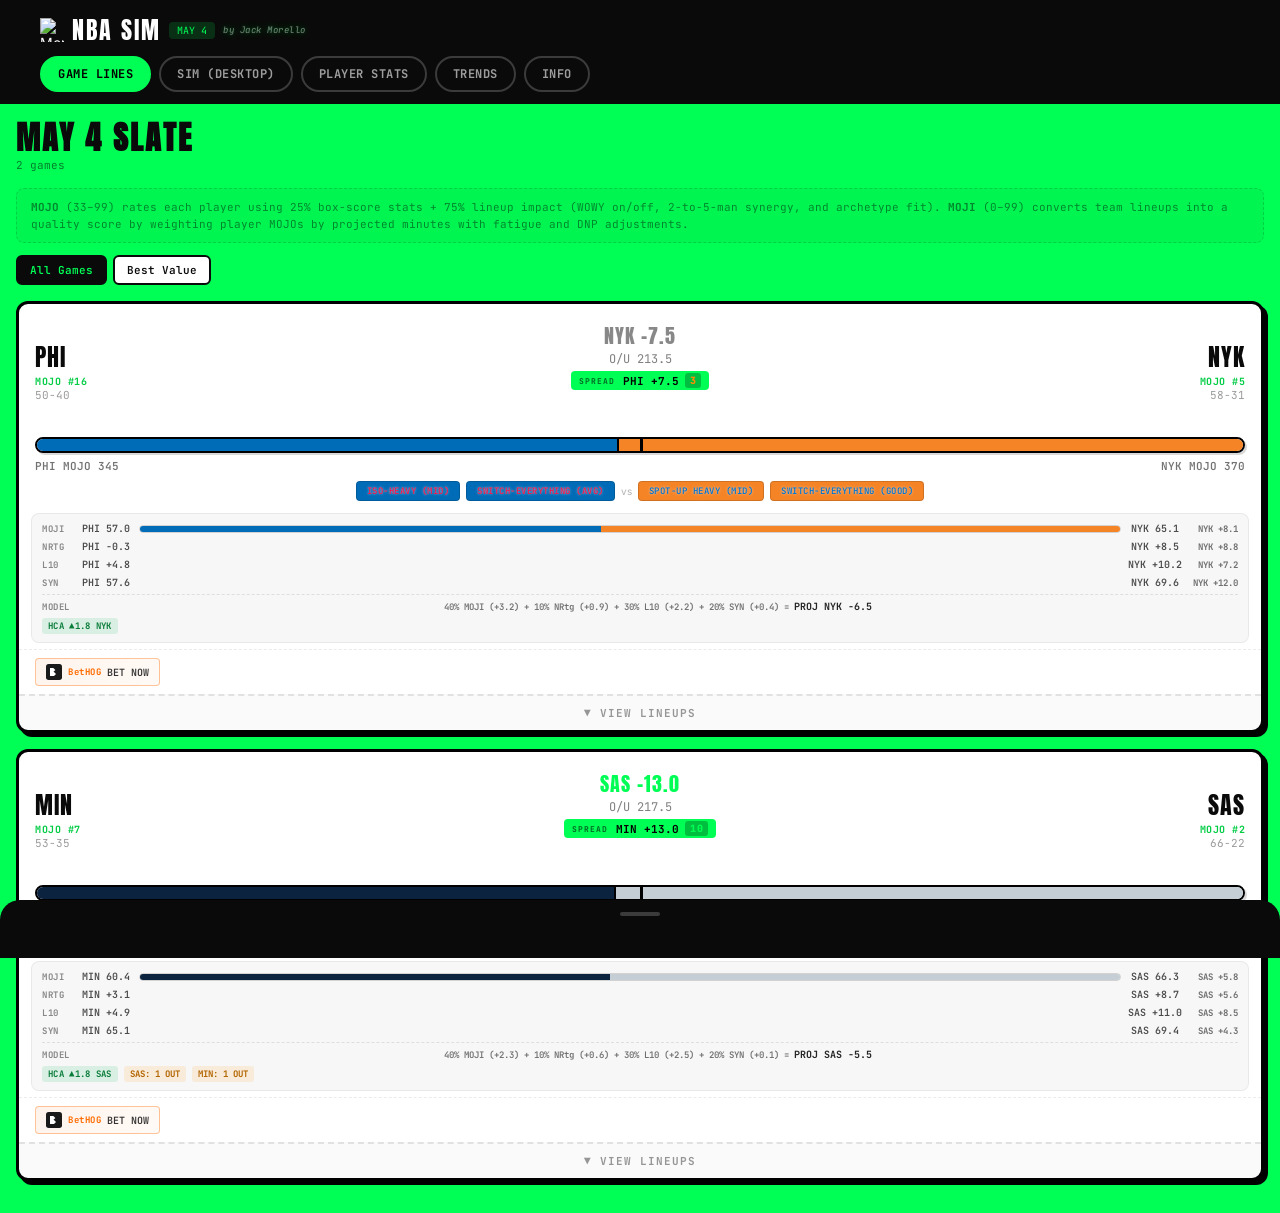
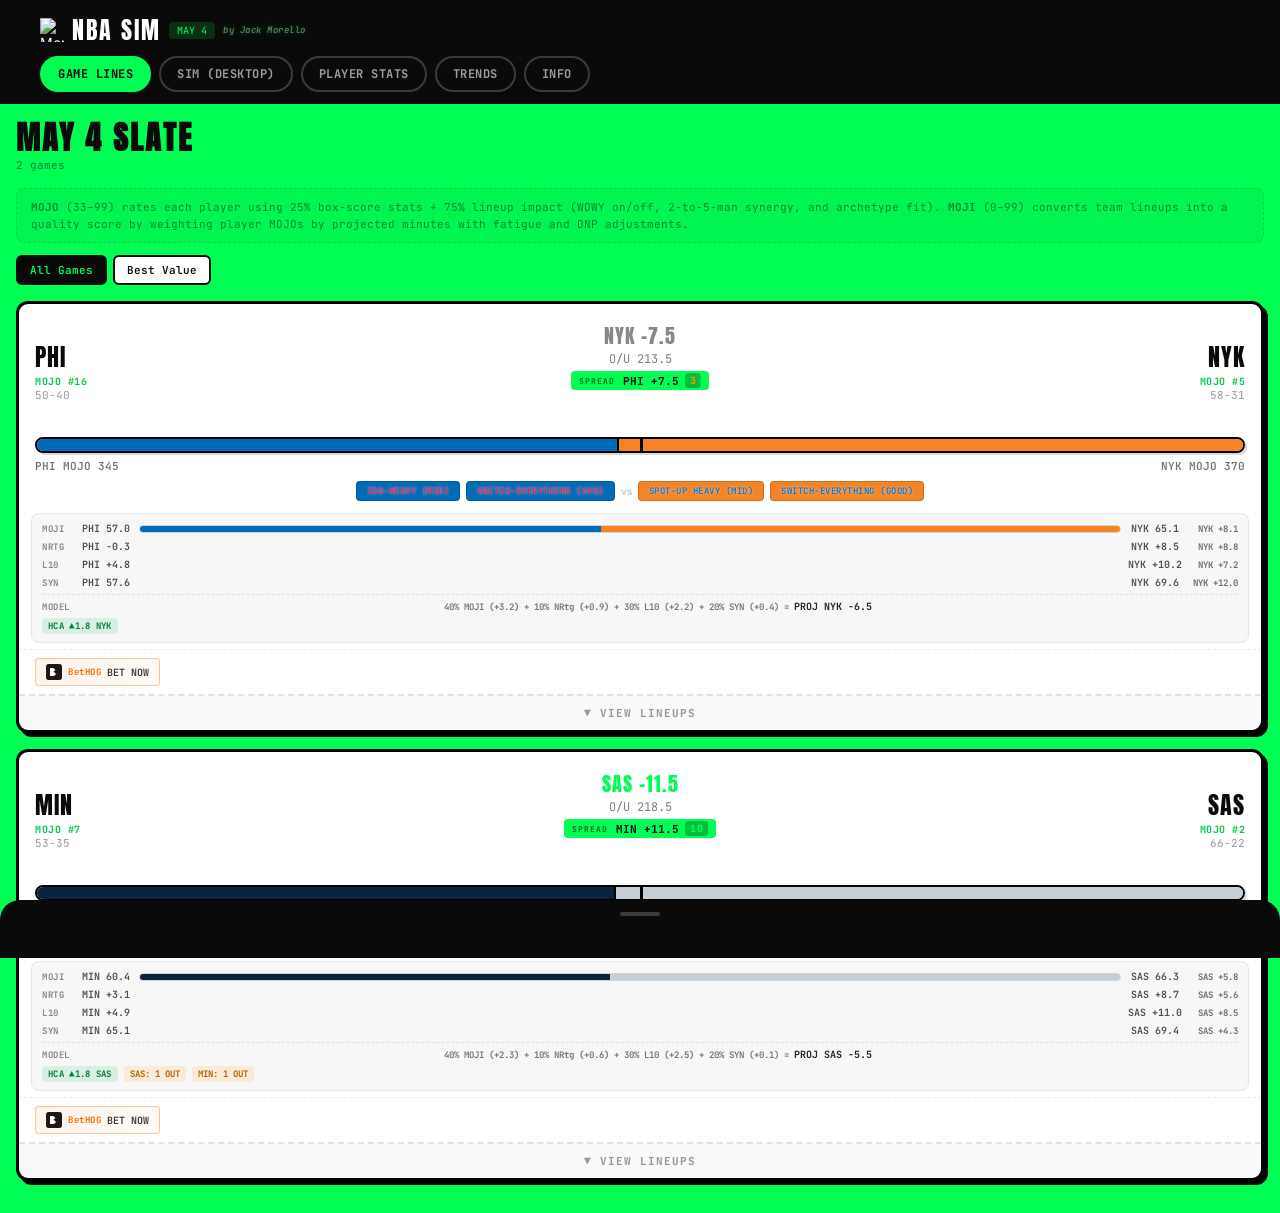
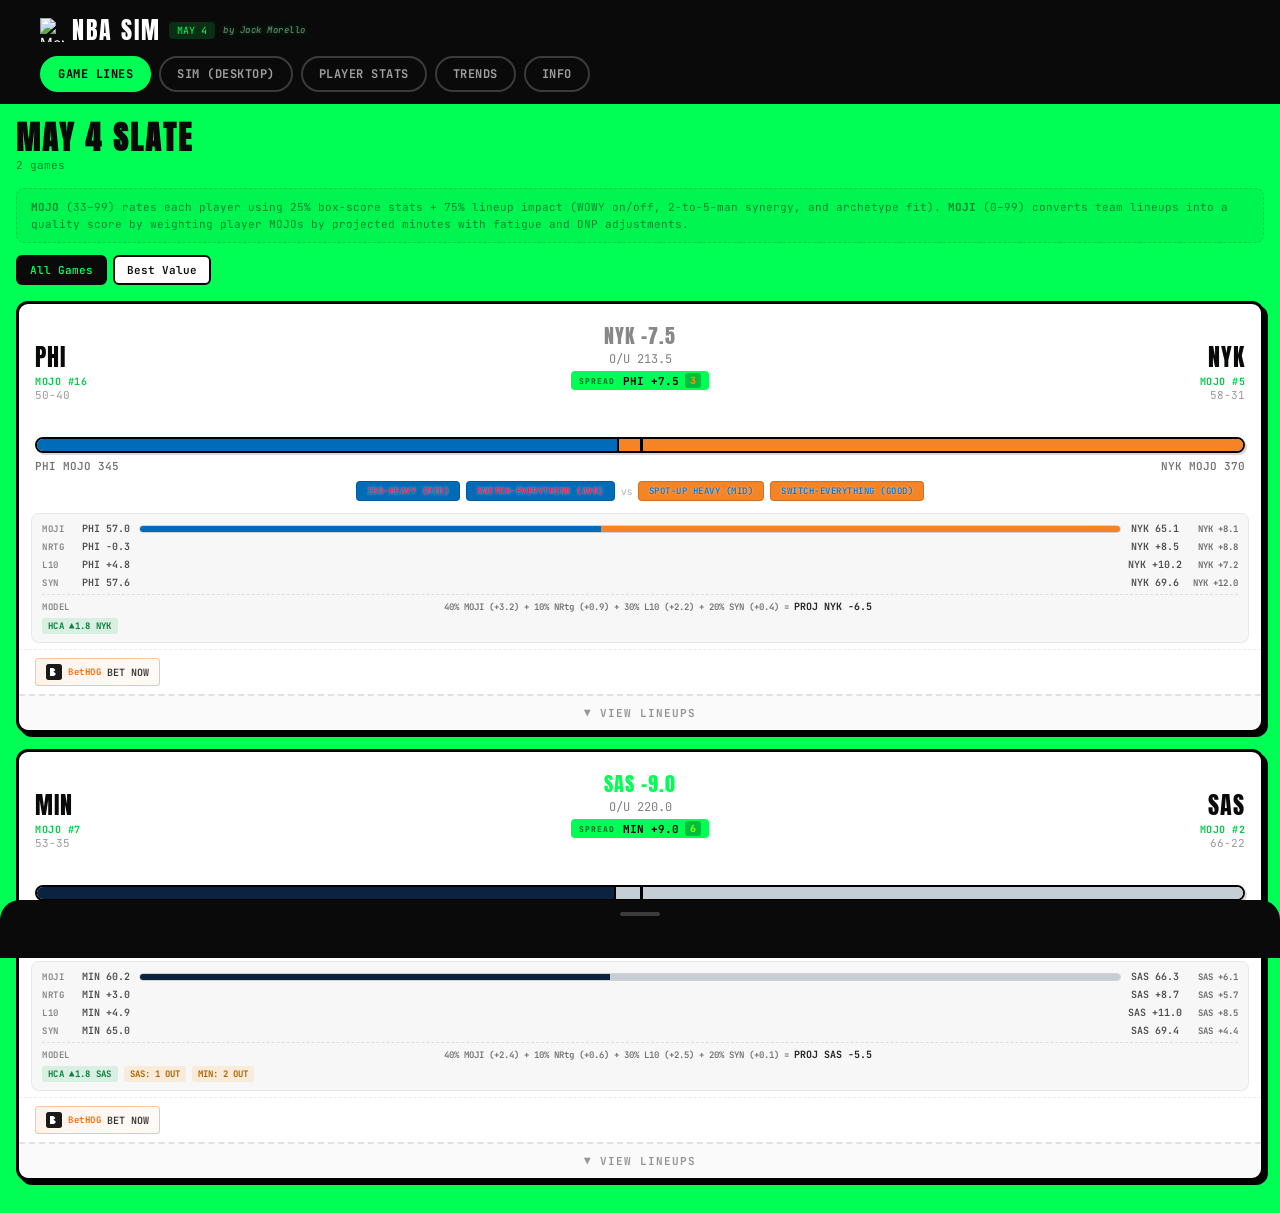
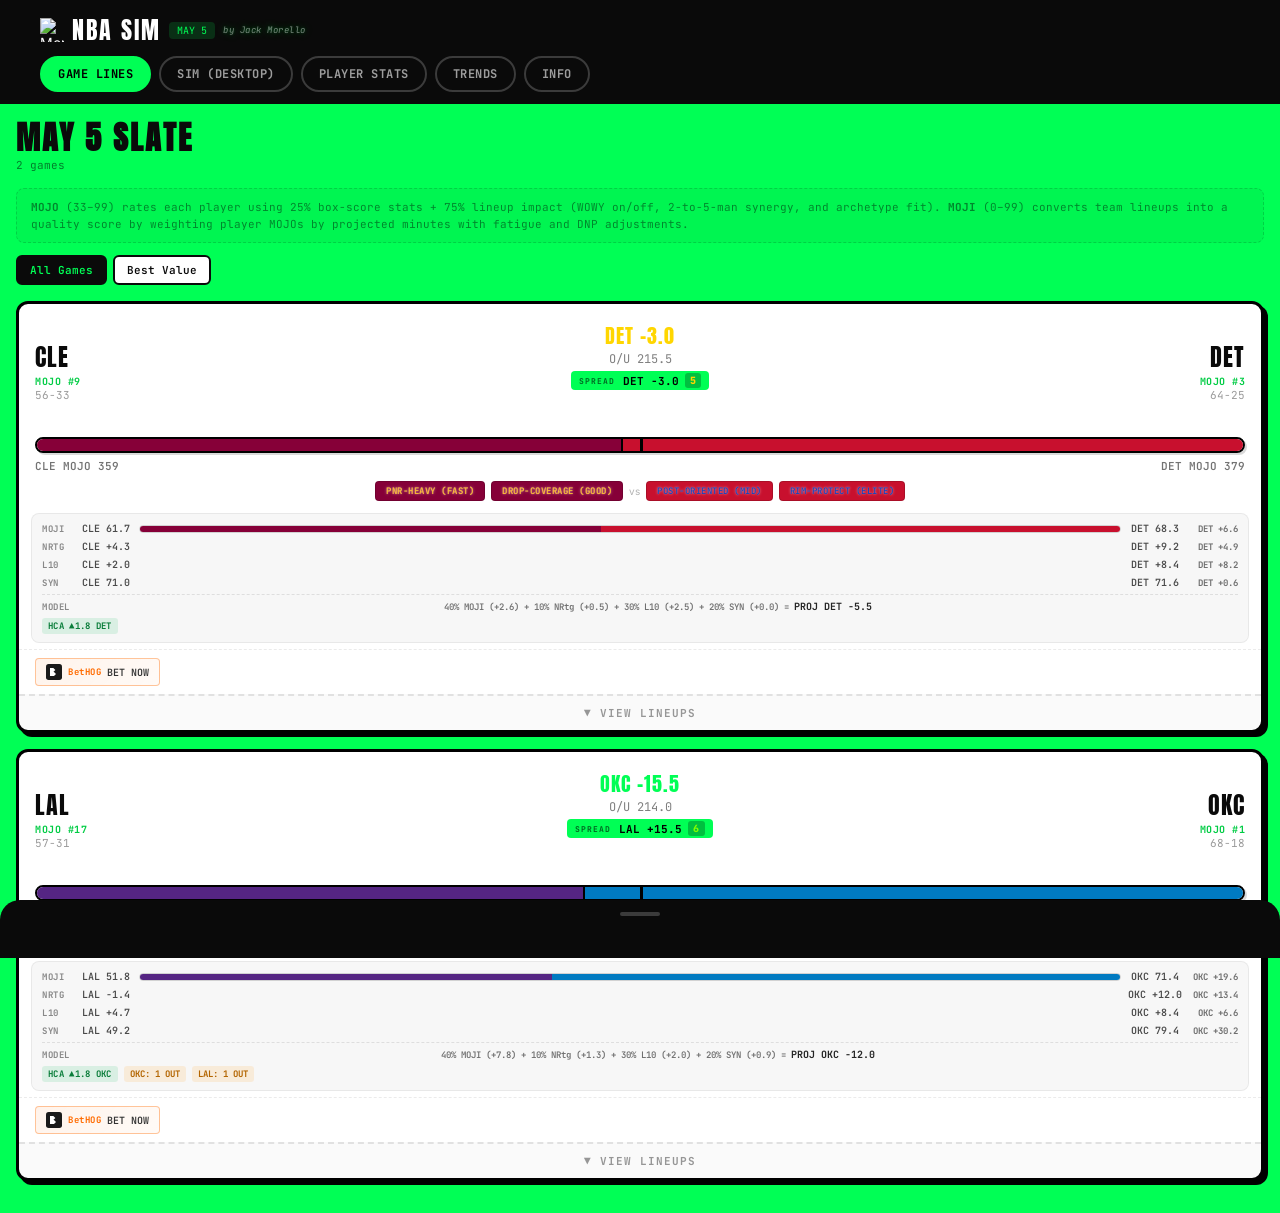
